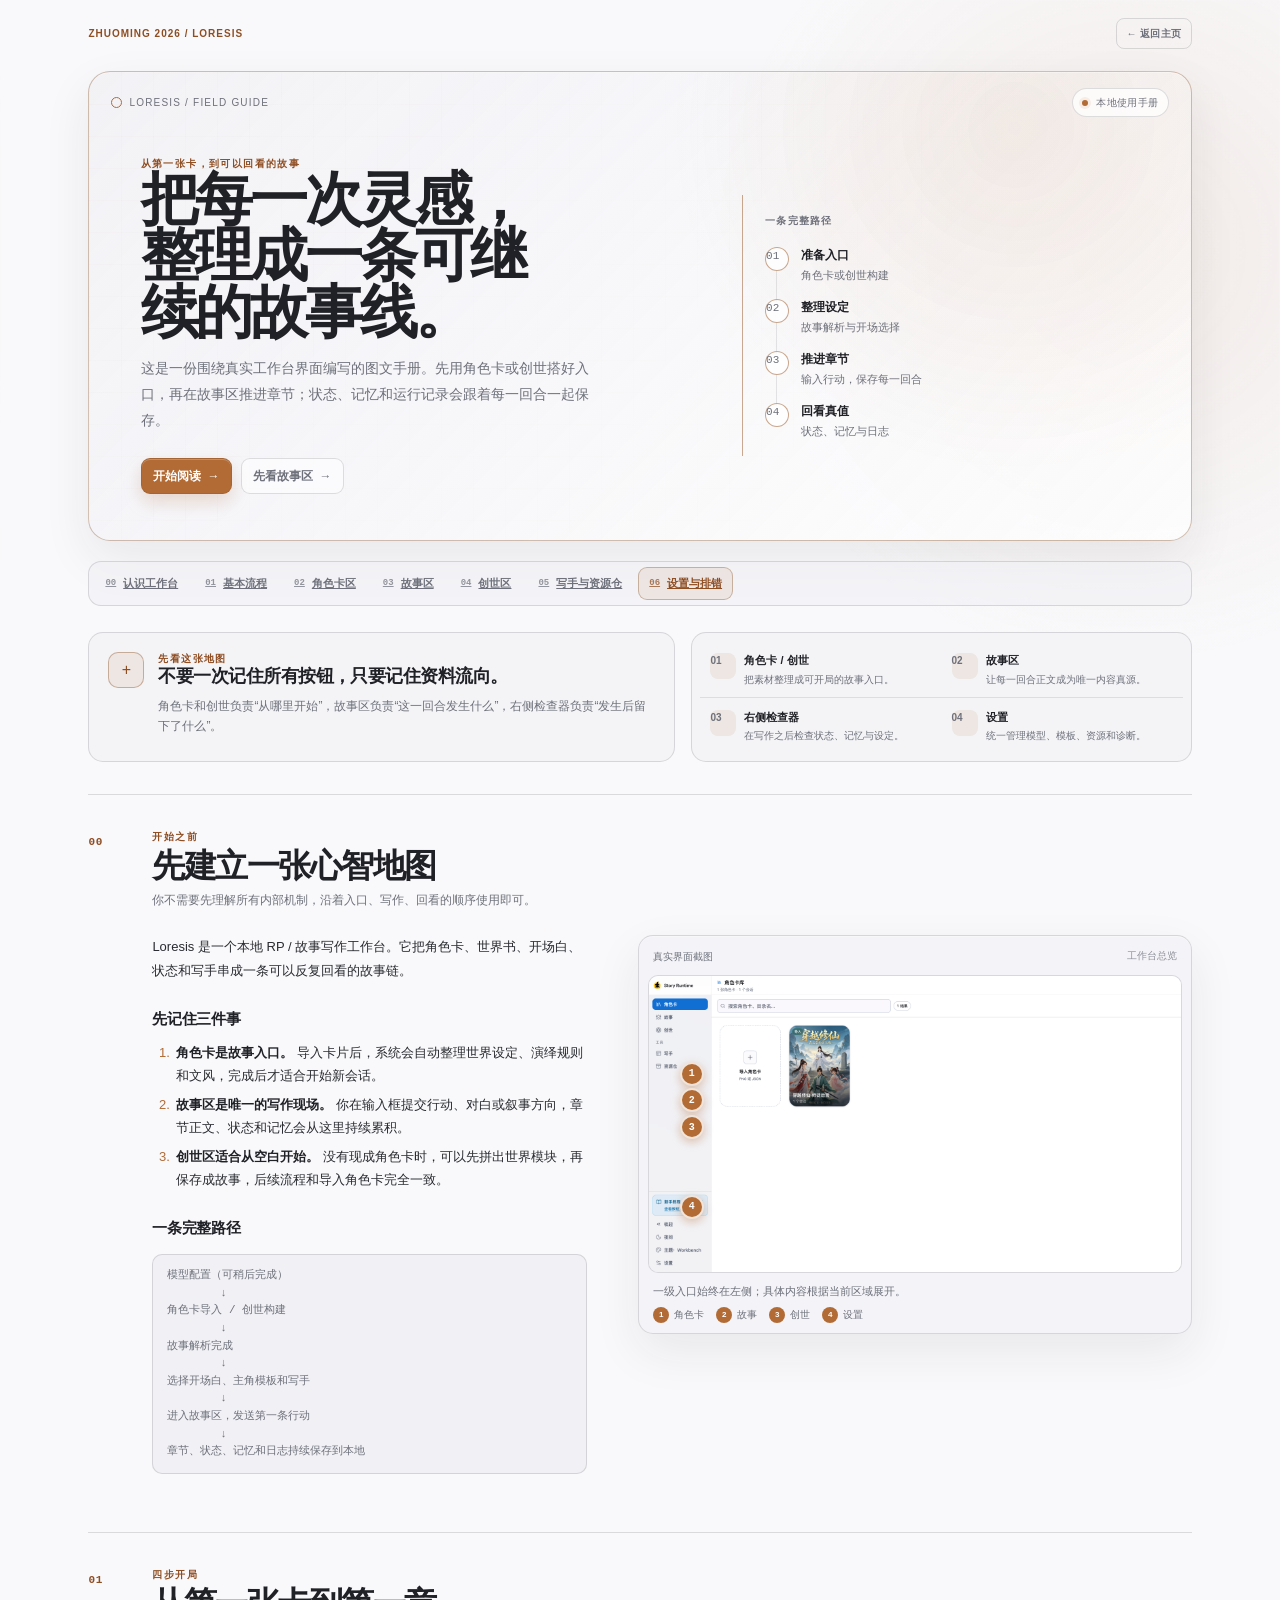
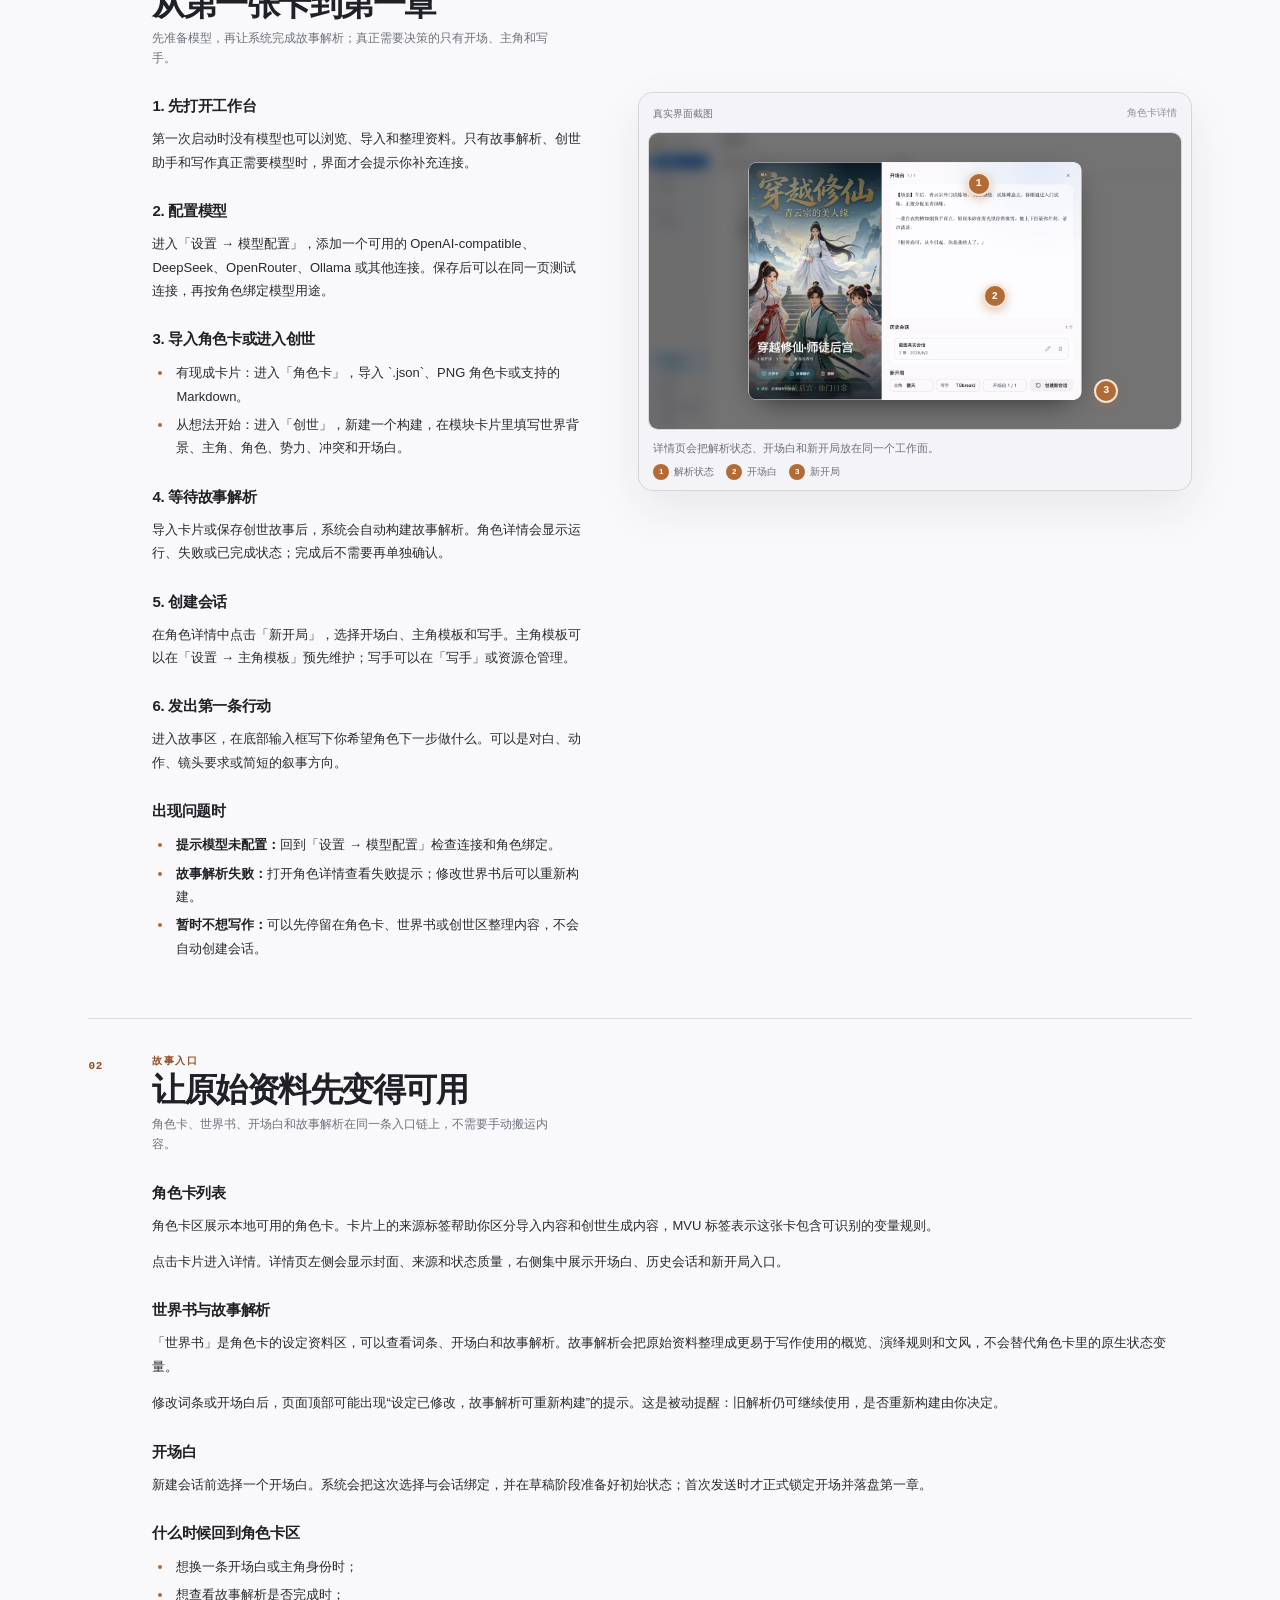
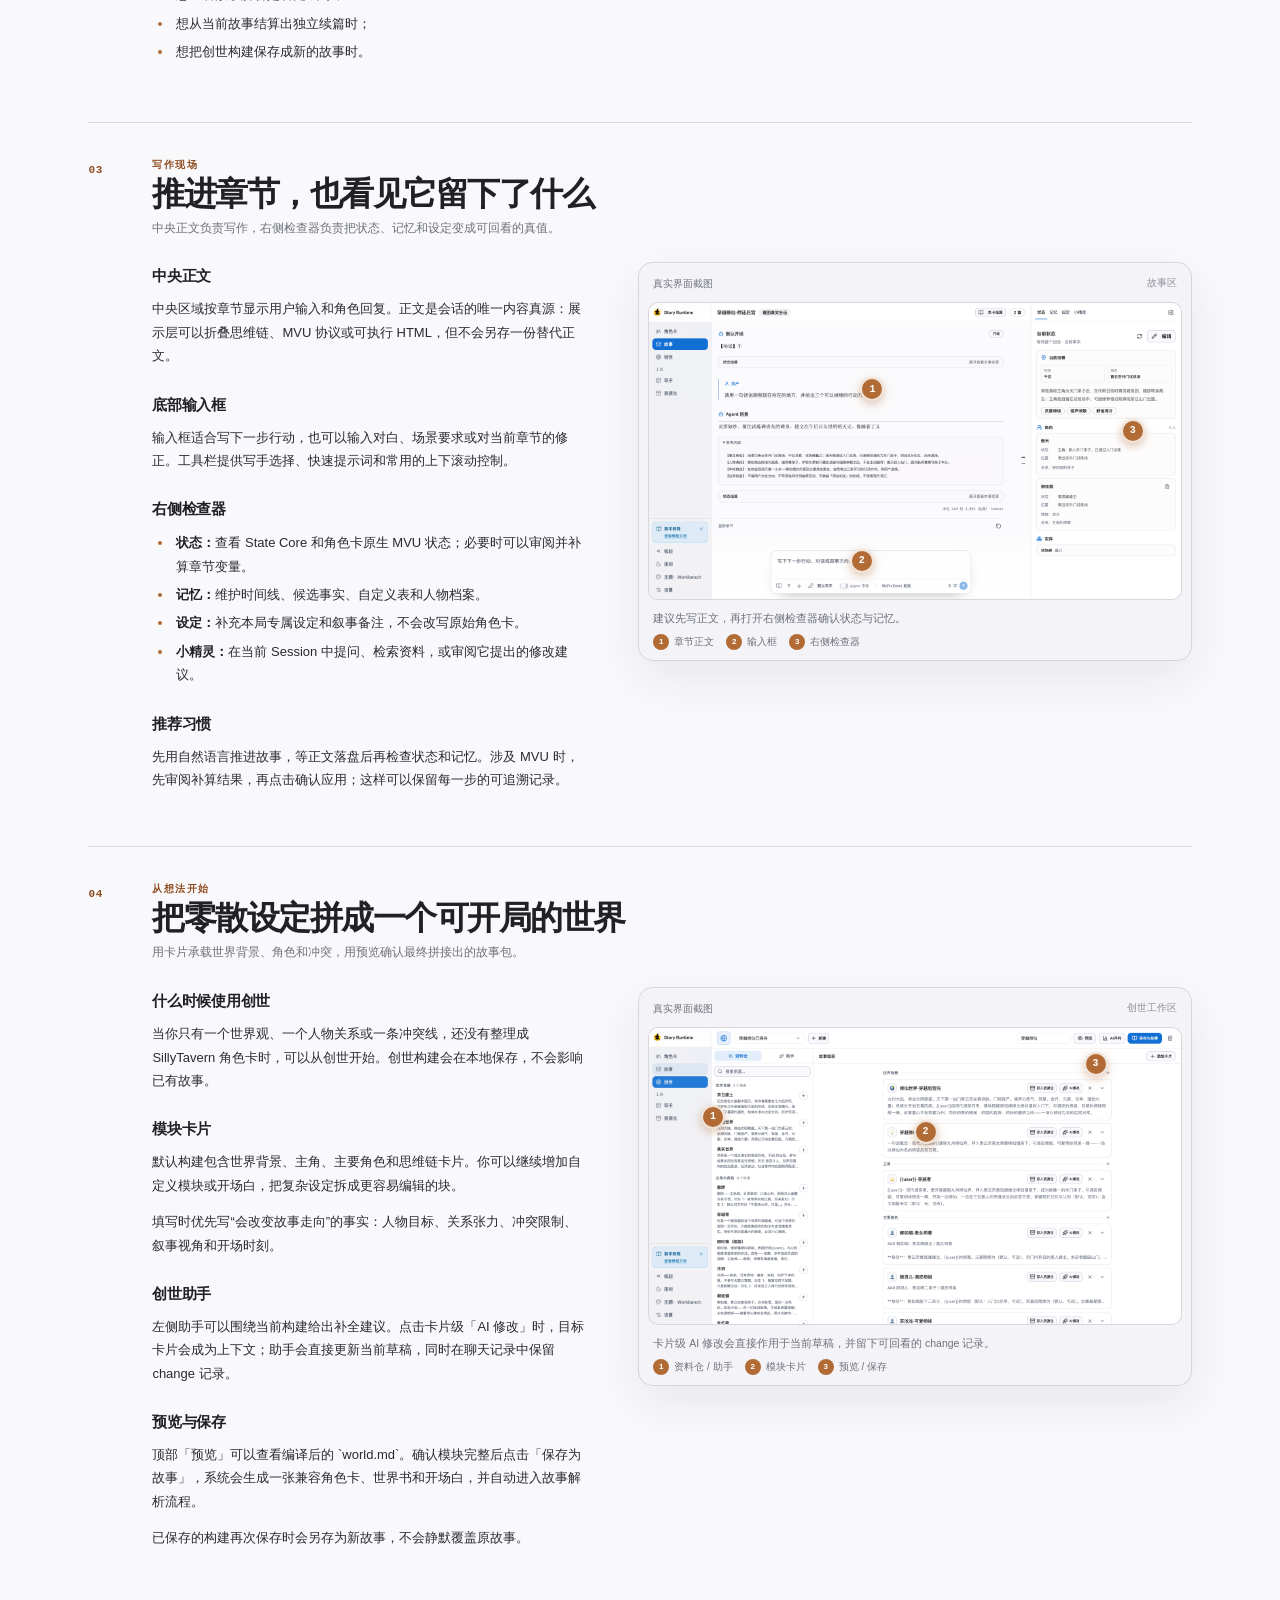
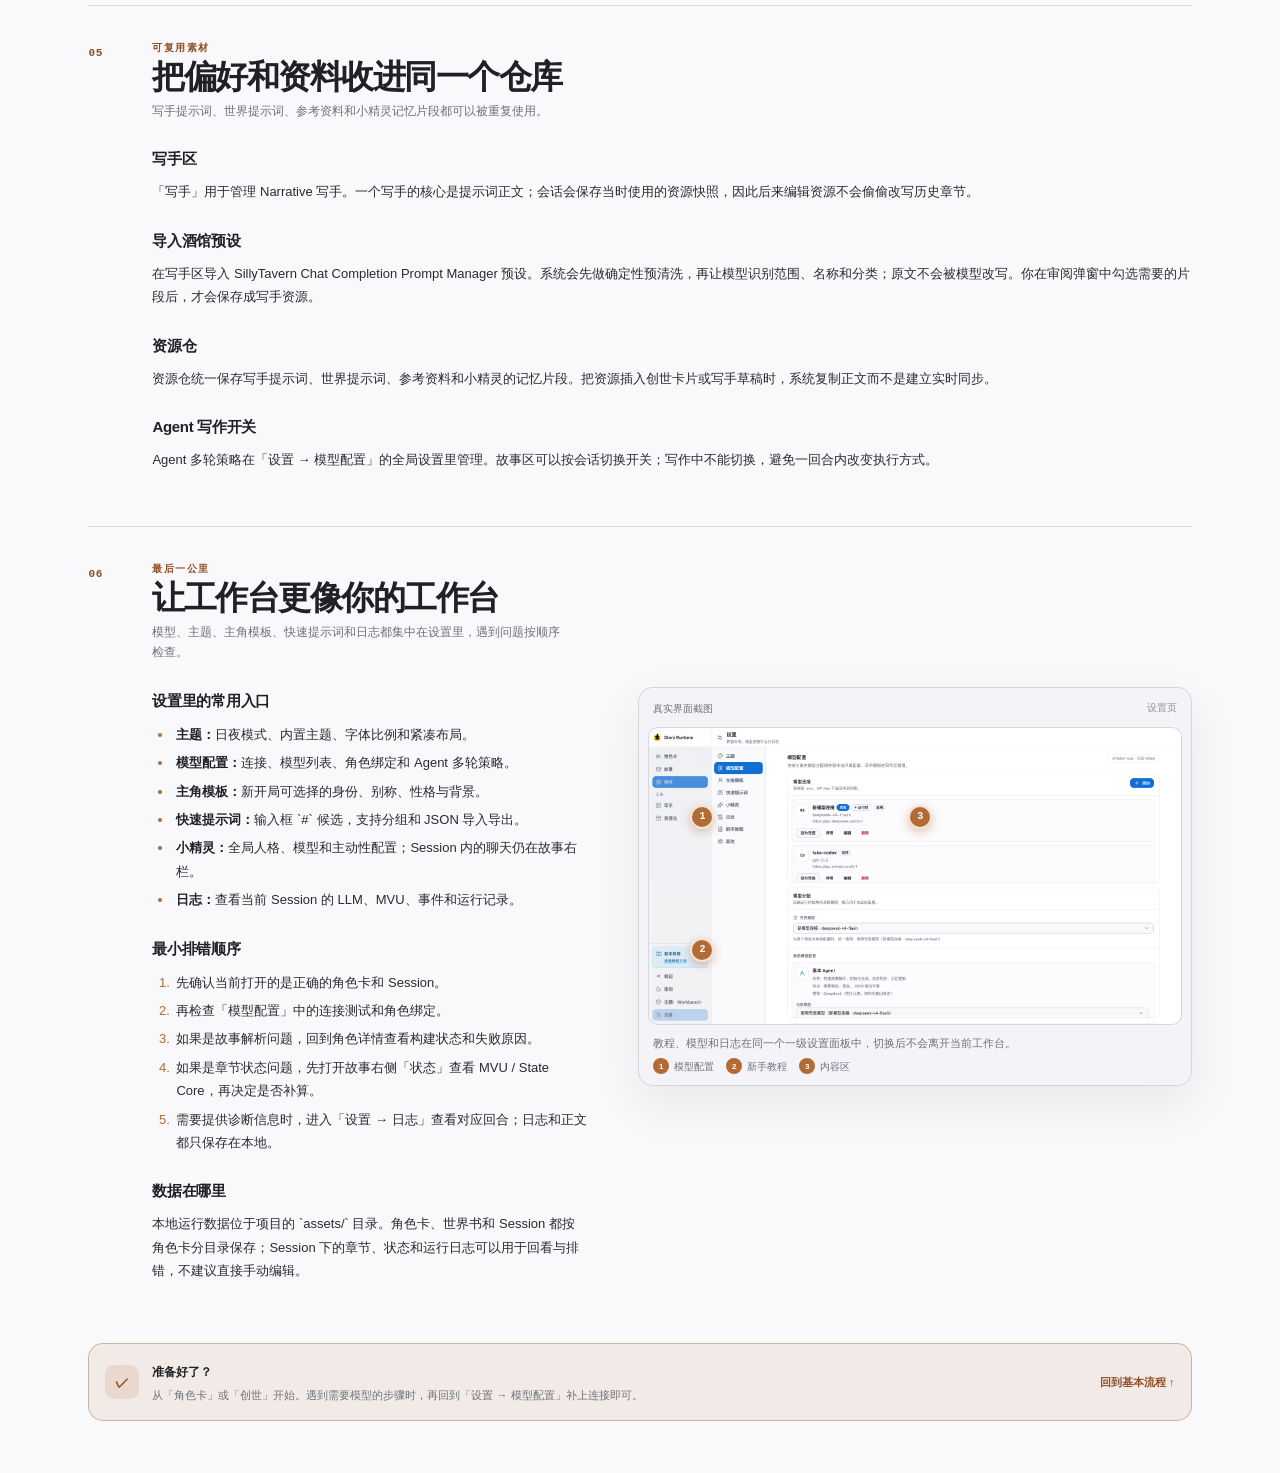
==== Loresis/index.html @ f92955c1 "feat: add Loresis static site" ====
<!doctype html>
<html lang="zh-CN">
  <head>
    <meta charset="UTF-8" />
    <meta name="viewport" content="width=device-width, initial-scale=1.0" />
    <meta name="description" content="Loresis 本地 RP 与故事写作工作台使用手册" />
    <title>Loresis · 本地使用手册</title>
    <style>
      :root {
        color-scheme: light dark;
        --ink: #202126;
        --muted: #6e717b;
        --line: rgba(32, 33, 38, 0.14);
        --surface: #f9f9fb;
        --surface-low: #f1f1f5;
        --surface-pane: rgba(255, 255, 255, 0.76);
        --accent: #b26b35;
        --accent-soft: rgba(178, 107, 53, 0.1);
        --accent-strong: #8f4d22;
        --shadow: 0 18px 48px rgba(32, 33, 38, 0.08);
      }

      @media (prefers-color-scheme: dark) {
        :root {
          --ink: #eeeef2;
          --muted: #a3a5af;
          --line: rgba(238, 238, 242, 0.15);
          --surface: #17181c;
          --surface-low: #222329;
          --surface-pane: rgba(34, 35, 41, 0.82);
          --accent: #d8925d;
          --accent-soft: rgba(216, 146, 93, 0.13);
          --accent-strong: #efb27e;
          --shadow: 0 18px 48px rgba(0, 0, 0, 0.24);
        }
      }

      * { box-sizing: border-box; }
      html { scroll-behavior: smooth; background: var(--surface); }
      body {
        min-width: 320px;
        margin: 0;
        color: var(--ink);
        background:
          radial-gradient(circle at 88% 4%, var(--accent-soft), transparent 26rem),
          var(--surface);
        font-family: -apple-system, BlinkMacSystemFont, "SF Pro Display", "Segoe UI", sans-serif;
        font-size: 14px;
        line-height: 1.7;
        text-rendering: optimizeLegibility;
      }

      .site-bar {
        display: flex;
        align-items: center;
        justify-content: space-between;
        gap: 16px;
        max-width: 1180px;
        margin: 0 auto;
        padding: 18px clamp(16px, 3vw, 52px) 0;
      }
      .site-brand,
      .site-home {
        color: var(--muted);
        font-size: 10px;
        font-weight: 700;
        letter-spacing: 0.1em;
        text-decoration: none;
        text-transform: uppercase;
      }
      .site-brand { color: var(--accent-strong); }
      .site-home { padding: 6px 9px; border: 1px solid var(--line); border-radius: 8px; letter-spacing: 0.04em; text-transform: none; transition: color 180ms ease, border-color 180ms ease, transform 180ms ease; }
      .site-home:hover { transform: translateY(-1px); border-color: color-mix(in srgb, var(--accent) 42%, var(--line)); color: var(--ink); }

      button, a { font: inherit; }
      button { cursor: pointer; }
      a { color: inherit; }

      .manual {
        position: relative;
        max-width: 1180px;
        margin: 0 auto;
        padding: 22px clamp(16px, 3vw, 52px) 52px;
        overflow: clip;
      }

      .ambient {
        position: absolute;
        z-index: -1;
        width: 360px;
        height: 360px;
        border-radius: 50%;
        filter: blur(58px);
        pointer-events: none;
        opacity: 0.18;
      }

      .ambient.one { top: 16px; right: -156px; background: var(--accent); }
      .ambient.two { top: 860px; left: -220px; background: var(--accent-strong); opacity: 0.08; }

      .hero {
        position: relative;
        overflow: hidden;
        border: 1px solid color-mix(in srgb, var(--accent) 26%, var(--line));
        border-radius: 22px;
        background:
          radial-gradient(circle at 84% 12%, var(--accent-soft), transparent 34%),
          linear-gradient(135deg, color-mix(in srgb, var(--surface-low) 90%, transparent), color-mix(in srgb, var(--surface-pane) 96%, transparent));
        box-shadow: var(--shadow), inset 0 1px 0 rgba(255, 255, 255, 0.32);
      }

      .hero::after {
        position: absolute;
        inset: 0;
        pointer-events: none;
        content: "";
        opacity: 0.34;
        background-image: linear-gradient(color-mix(in srgb, var(--accent) 7%, transparent) 1px, transparent 1px), linear-gradient(90deg, color-mix(in srgb, var(--accent) 7%, transparent) 1px, transparent 1px);
        background-size: 32px 32px;
        mask-image: linear-gradient(120deg, #000, transparent 78%);
      }

      .hero-topline,
      .hero-grid,
      .chapter-rail,
      .intro,
      .section,
      .footer { position: relative; z-index: 1; }

      .hero-topline {
        display: flex;
        align-items: center;
        justify-content: space-between;
        gap: 16px;
        padding: 16px 22px 0;
        color: var(--muted);
        font-size: 10px;
        letter-spacing: 0.12em;
        text-transform: uppercase;
      }

      .eyebrow, .status, .shot-topline span:first-child { display: inline-flex; align-items: center; gap: 7px; }
      .eyebrow::before { width: 9px; height: 9px; border: 1px solid var(--accent); border-radius: 50%; content: ""; }
      .status {
        gap: 8px;
        padding: 5px 9px;
        border: 1px solid var(--line);
        border-radius: 999px;
        background: var(--surface-pane);
        letter-spacing: 0.04em;
        text-transform: none;
      }
      .status::before { width: 6px; height: 6px; border-radius: 50%; background: var(--accent); box-shadow: 0 0 0 3px var(--accent-soft); content: ""; }

      .hero-grid {
        display: grid;
        grid-template-columns: minmax(0, 1.15fr) minmax(250px, 0.85fr);
        gap: clamp(26px, 5vw, 76px);
        align-items: stretch;
        padding: 40px clamp(22px, 4vw, 52px) 46px;
      }

      .hero-copy { max-width: 680px; }
      .kicker {
        margin: 0;
        color: var(--accent-strong);
        font-size: 10px;
        font-weight: 700;
        letter-spacing: 0.14em;
        line-height: 1.4;
        text-transform: uppercase;
      }
      h1, h2, h3, p { margin-top: 0; }
      h1 {
        max-width: 12ch;
        margin-bottom: 16px;
        font-size: clamp(32px, 4.5vw, 58px);
        font-weight: 700;
        letter-spacing: -0.055em;
        line-height: 0.98;
      }
      .hero-lead { max-width: 58ch; margin-bottom: 0; color: var(--muted); font-size: 14px; line-height: 1.85; }

      .hero-actions { display: flex; flex-wrap: wrap; gap: 9px; margin-top: 24px; }
      .button {
        display: inline-flex;
        align-items: center;
        gap: 7px;
        min-height: 34px;
        padding: 7px 11px;
        border: 1px solid var(--line);
        border-radius: 9px;
        color: var(--muted);
        background: color-mix(in srgb, var(--surface-pane) 72%, transparent);
        font-size: 12px;
        font-weight: 650;
        text-decoration: none;
        transition: transform 180ms cubic-bezier(0.16, 1, 0.3, 1), border-color 180ms ease, color 180ms ease, background 180ms ease;
      }
      .button.primary { border-color: color-mix(in srgb, var(--accent) 42%, var(--line)); color: #fff; background: var(--accent); box-shadow: 0 8px 18px color-mix(in srgb, var(--accent) 22%, transparent), inset 0 1px 0 rgba(255, 255, 255, 0.24); }
      .button:hover { transform: translateY(-1px); border-color: color-mix(in srgb, var(--accent) 42%, var(--line)); color: var(--ink); }
      .button.primary:hover { color: #fff; background: color-mix(in srgb, var(--accent) 88%, #000); }
      .button:active { transform: translateY(0) scale(0.98); }

      .path-map {
        align-self: center;
        padding: 17px 18px 17px 22px;
        border-left: 1px solid color-mix(in srgb, var(--accent) 45%, var(--line));
      }
      .path-label { margin-bottom: 16px; color: var(--muted); font-size: 10px; font-weight: 700; letter-spacing: 0.12em; text-transform: uppercase; }
      .path-step { position: relative; display: grid; grid-template-columns: 24px minmax(0, 1fr); gap: 12px; align-items: start; margin-top: 13px; }
      .path-step:first-of-type { margin-top: 0; }
      .path-step:not(:last-child)::after { position: absolute; top: 25px; bottom: -18px; left: 11px; width: 1px; background: color-mix(in srgb, var(--line) 76%, transparent); content: ""; }
      .path-number { position: relative; z-index: 1; display: grid; place-items: center; width: 24px; height: 24px; border: 1px solid color-mix(in srgb, var(--accent) 48%, var(--line)); border-radius: 50%; color: var(--accent-strong); background: var(--surface-pane); font-family: ui-monospace, SFMono-Regular, Menlo, monospace; font-size: 9px; }
      .path-step strong, .path-step span { display: block; }
      .path-step strong { font-size: 12px; font-weight: 700; }
      .path-step span { margin-top: 2px; color: var(--muted); font-size: 11px; line-height: 1.5; }

      .chapter-rail {
        display: flex;
        gap: 5px;
        margin: 20px 0 26px;
        padding: 5px;
        overflow-x: auto;
        border: 1px solid var(--line);
        border-radius: 13px;
        background: color-mix(in srgb, var(--surface-low) 62%, transparent);
        scrollbar-width: none;
      }
      .chapter-rail::-webkit-scrollbar { display: none; }
      .rail-item {
        display: inline-flex;
        flex: 0 0 auto;
        align-items: center;
        gap: 7px;
        min-height: 32px;
        padding: 6px 10px;
        border: 1px solid transparent;
        border-radius: 9px;
        color: var(--muted);
        background: transparent;
        font-size: 11px;
        font-weight: 650;
        transition: color 180ms ease, background 180ms ease, border-color 180ms ease;
      }
      .rail-item:hover { color: var(--ink); background: var(--surface-pane); }
      .rail-item.active { border-color: color-mix(in srgb, var(--accent) 28%, var(--line)); color: var(--accent-strong); background: var(--accent-soft); }
      .rail-number { font-family: ui-monospace, SFMono-Regular, Menlo, monospace; font-size: 9px; opacity: 0.72; }

      .intro { display: grid; grid-template-columns: minmax(0, 1.08fr) minmax(280px, 0.92fr); gap: 16px; margin-bottom: 32px; }
      .intro-note, .intro-list { border: 1px solid var(--line); border-radius: 15px; background: color-mix(in srgb, var(--surface-low) 55%, transparent); }
      .intro-note { display: grid; grid-template-columns: 36px minmax(0, 1fr); gap: 14px; padding: 19px; }
      .intro-mark { display: grid; place-items: center; width: 36px; height: 36px; border: 1px solid color-mix(in srgb, var(--accent) 32%, var(--line)); border-radius: 10px; color: var(--accent-strong); background: var(--accent-soft); font-size: 16px; }
      .intro-note h2 { margin-bottom: 8px; font-size: 18px; letter-spacing: -0.03em; line-height: 1.2; }
      .intro-note p:last-child { margin-bottom: 0; color: var(--muted); font-size: 12px; line-height: 1.72; }
      .intro-list { display: grid; grid-template-columns: repeat(2, minmax(0, 1fr)); padding: 8px; }
      .principle { display: grid; grid-template-columns: 26px minmax(0, 1fr); gap: 8px; padding: 10px; border-bottom: 1px solid color-mix(in srgb, var(--line) 76%, transparent); }
      .principle:nth-last-child(-n + 2) { border-bottom: 0; }
      .principle-mark { display: grid; place-items: center; width: 26px; height: 26px; border-radius: 8px; color: var(--accent-strong); background: var(--accent-soft); font-size: 11px; font-weight: 700; }
      .principle strong, .principle span { display: block; }
      .principle strong { font-size: 11px; font-weight: 700; }
      .principle span { margin-top: 2px; color: var(--muted); font-size: 10px; line-height: 1.5; }

      .section { scroll-margin-top: 18px; padding: 35px 0 42px; border-top: 1px solid var(--line); }
      .section-heading { display: grid; grid-template-columns: 48px minmax(0, 1fr); gap: 16px; align-items: start; }
      .section-number { padding-top: 3px; color: var(--accent-strong); font-family: ui-monospace, SFMono-Regular, Menlo, monospace; font-size: 11px; font-weight: 700; letter-spacing: 0.08em; }
      .section-title h2 { margin: 5px 0 7px; font-size: clamp(22px, 2.6vw, 34px); font-weight: 700; letter-spacing: -0.045em; line-height: 1.05; }
      .section-title > p:last-child { max-width: 62ch; margin-bottom: 0; color: var(--muted); font-size: 12px; line-height: 1.65; }
      .section-body { display: grid; grid-template-columns: minmax(0, 0.88fr) minmax(320px, 1.12fr); gap: clamp(20px, 4vw, 52px); align-items: start; margin-top: 24px; padding-left: 64px; }
      .section-body.single { grid-template-columns: minmax(0, 1fr); }

      .prose { min-width: 0; color: color-mix(in srgb, var(--ink) 88%, var(--muted)); font-size: 13px; line-height: 1.8; }
      .prose h3 { margin: 23px 0 8px; color: var(--ink); font-size: 15px; font-weight: 700; letter-spacing: -0.02em; }
      .prose h3:first-child { margin-top: 0; }
      .prose p { margin: 0 0 13px; }
      .prose ul, .prose ol { margin: 9px 0 16px; padding-left: 21px; }
      .prose li { margin: 5px 0; padding-left: 3px; }
      .prose li::marker { color: var(--accent); }
      .prose strong { color: var(--ink); font-weight: 700; }
      .prose code { padding: 2px 5px; border: 1px solid var(--line); border-radius: 5px; color: var(--accent-strong); background: var(--surface-low); font-size: 0.92em; }
      .prose pre { margin: 13px 0 16px; padding: 12px 14px; overflow-x: auto; border: 1px solid var(--line); border-radius: 10px; color: var(--muted); background: var(--surface-low); font-size: 11px; line-height: 1.6; }

      .shot { min-width: 0; margin: 0; padding: 9px; border: 1px solid var(--line); border-radius: 15px; background: color-mix(in srgb, var(--surface-low) 54%, transparent); box-shadow: var(--shadow), inset 0 1px 0 rgba(255, 255, 255, 0.25); }
      .shot-topline { display: flex; align-items: center; justify-content: space-between; gap: 10px; padding: 3px 5px 10px; color: var(--muted); font-size: 10px; }
      .shot-meta { overflow: hidden; color: color-mix(in srgb, var(--muted) 76%, transparent); font-family: ui-monospace, SFMono-Regular, Menlo, monospace; text-overflow: ellipsis; white-space: nowrap; }
      .shot-canvas { position: relative; overflow: hidden; min-height: 150px; border: 1px solid color-mix(in srgb, var(--line) 84%, transparent); border-radius: 10px; background: var(--surface-low); }
      .shot-canvas img { display: block; width: 100%; height: auto; min-height: 150px; object-fit: cover; }
      .shot-marker { position: absolute; display: grid; place-items: center; width: 24px; height: 24px; transform: translate(-50%, -50%); border: 2px solid rgba(255, 255, 255, 0.82); border-radius: 50%; color: #fff; background: var(--accent); box-shadow: 0 3px 10px color-mix(in srgb, var(--accent) 38%, transparent); font-family: ui-monospace, SFMono-Regular, Menlo, monospace; font-size: 10px; font-weight: 800; }
      .shot-fallback { display: grid; place-items: center; min-height: 190px; color: var(--muted); font-size: 11px; text-align: center; }
      .shot figcaption { display: grid; gap: 7px; padding: 10px 5px 1px; }
      .shot-caption { color: var(--muted); font-size: 10.5px; line-height: 1.55; }
      .shot-legend { display: flex; flex-wrap: wrap; gap: 6px 12px; color: var(--muted); font-size: 10px; }
      .shot-legend span { display: inline-flex; align-items: center; gap: 5px; }
      .shot-legend b { display: inline-grid; place-items: center; width: 16px; height: 16px; border-radius: 50%; color: #fff; background: var(--accent); font-size: 8px; }

      .footer { display: grid; grid-template-columns: 34px minmax(0, 1fr) auto; gap: 13px; align-items: center; margin-top: 6px; padding: 16px; border: 1px solid color-mix(in srgb, var(--accent) 26%, var(--line)); border-radius: 15px; background: var(--accent-soft); }
      .footer-mark { display: grid; place-items: center; width: 34px; height: 34px; border-radius: 9px; color: var(--accent-strong); background: color-mix(in srgb, var(--accent) 14%, transparent); font-weight: 800; }
      .footer strong { font-size: 12px; }
      .footer p { margin: 3px 0 0; color: var(--muted); font-size: 11px; line-height: 1.55; }
      .footer a { color: var(--accent-strong); font-size: 11px; font-weight: 700; text-decoration: none; white-space: nowrap; }
      .footer a:hover { text-decoration: underline; text-underline-offset: 3px; }

      @media (max-width: 860px) {
        .hero-grid, .intro { grid-template-columns: 1fr; }
        .path-map { max-width: 520px; border-top: 1px solid color-mix(in srgb, var(--accent) 24%, var(--line)); border-left: 0; padding: 20px 0 0; }
        .section-body { grid-template-columns: 1fr; padding-left: 0; }
      }

      @media (max-width: 560px) {
        .manual { padding: 12px 12px 34px; }
        .hero-topline { align-items: flex-start; flex-direction: column; padding: 14px 16px 0; }
        .hero-grid { padding: 29px 16px 25px; }
        h1 { max-width: 14ch; font-size: 36px; }
        .intro-list { grid-template-columns: 1fr; }
        .principle:nth-last-child(-n + 2) { border-bottom: 1px solid color-mix(in srgb, var(--line) 76%, transparent); }
        .principle:last-child { border-bottom: 0; }
        .section-heading { grid-template-columns: 36px minmax(0, 1fr); gap: 10px; }
        .footer { grid-template-columns: 34px minmax(0, 1fr); }
        .footer a { grid-column: 2; justify-self: start; }
      }

      @media (prefers-reduced-motion: reduce) {
        html { scroll-behavior: auto; }
        .button, .rail-item { transition: none; }
      }
    </style>
  </head>
  <body>
    <nav class="site-bar" aria-label="网站导航">
      <a class="site-brand" href="/">ZHUOMING 2026 / LORESIS</a>
      <a class="site-home" href="/">← 返回主页</a>
    </nav>
    <main class="manual" data-tutorial-manual>
      <div class="ambient one" aria-hidden="true"></div>
      <div class="ambient two" aria-hidden="true"></div>

      <header class="hero">
        <div class="hero-topline">
          <span class="eyebrow">LORESIS / FIELD GUIDE</span>
          <span class="status">本地使用手册</span>
        </div>
        <div class="hero-grid">
          <div class="hero-copy">
            <p class="kicker">从第一张卡，到可以回看的故事</p>
            <h1>把每一次灵感，整理成一条可继续的故事线。</h1>
            <p class="hero-lead">这是一份围绕真实工作台界面编写的图文手册。先用角色卡或创世搭好入口，再在故事区推进章节；状态、记忆和运行记录会跟着每一回合一起保存。</p>
            <div class="hero-actions">
              <a class="button primary" href="#manual-basic-flow">开始阅读 <span aria-hidden="true">→</span></a>
              <a class="button" href="#manual-story-zone">先看故事区 <span aria-hidden="true">→</span></a>
            </div>
          </div>
          <div class="path-map" aria-label="完整流程">
            <div class="path-label">一条完整路径</div>
            <div class="path-step"><span class="path-number">01</span><div><strong>准备入口</strong><span>角色卡或创世构建</span></div></div>
            <div class="path-step"><span class="path-number">02</span><div><strong>整理设定</strong><span>故事解析与开场选择</span></div></div>
            <div class="path-step"><span class="path-number">03</span><div><strong>推进章节</strong><span>输入行动，保存每一回合</span></div></div>
            <div class="path-step"><span class="path-number">04</span><div><strong>回看真值</strong><span>状态、记忆与日志</span></div></div>
          </div>
        </div>
      </header>

      <nav class="chapter-rail" aria-label="教程章节">
        <a class="rail-item active" href="#manual-overview"><span class="rail-number">00</span>认识工作台</a>
        <a class="rail-item" href="#manual-basic-flow"><span class="rail-number">01</span>基本流程</a>
        <a class="rail-item" href="#manual-card-zone"><span class="rail-number">02</span>角色卡区</a>
        <a class="rail-item" href="#manual-story-zone"><span class="rail-number">03</span>故事区</a>
        <a class="rail-item" href="#manual-genesis-zone"><span class="rail-number">04</span>创世区</a>
        <a class="rail-item" href="#manual-writer-resource"><span class="rail-number">05</span>写手与资源仓</a>
        <a class="rail-item" href="#manual-settings"><span class="rail-number">06</span>设置与排错</a>
      </nav>

      <section class="intro" aria-label="阅读提示">
        <div class="intro-note">
          <div class="intro-mark" aria-hidden="true">+</div>
          <div>
            <p class="kicker">先看这张地图</p>
            <h2>不要一次记住所有按钮，只要记住资料流向。</h2>
            <p>角色卡和创世负责“从哪里开始”，故事区负责“这一回合发生什么”，右侧检查器负责“发生后留下了什么”。</p>
          </div>
        </div>
        <div class="intro-list">
          <div class="principle"><span class="principle-mark">01</span><div><strong>角色卡 / 创世</strong><span>把素材整理成可开局的故事入口。</span></div></div>
          <div class="principle"><span class="principle-mark">02</span><div><strong>故事区</strong><span>让每一回合正文成为唯一内容真源。</span></div></div>
          <div class="principle"><span class="principle-mark">03</span><div><strong>右侧检查器</strong><span>在写作之后检查状态、记忆与设定。</span></div></div>
          <div class="principle"><span class="principle-mark">04</span><div><strong>设置</strong><span>统一管理模型、模板、资源和诊断。</span></div></div>
        </div>
      </section>

      <section class="section" id="manual-overview" data-manual-section>
        <div class="section-heading"><div class="section-number">00</div><div class="section-title"><p class="kicker">开始之前</p><h2>先建立一张心智地图</h2><p>你不需要先理解所有内部机制，沿着入口、写作、回看的顺序使用即可。</p></div></div>
        <div class="section-body">
          <div class="prose">
            <p>Loresis 是一个本地 RP / 故事写作工作台。它把角色卡、世界书、开场白、状态和写手串成一条可以反复回看的故事链。</p>
            <h3>先记住三件事</h3>
            <ol>
              <li><strong>角色卡是故事入口。</strong> 导入卡片后，系统会自动整理世界设定、演绎规则和文风，完成后才适合开始新会话。</li>
              <li><strong>故事区是唯一的写作现场。</strong> 你在输入框提交行动、对白或叙事方向，章节正文、状态和记忆会从这里持续累积。</li>
              <li><strong>创世区适合从空白开始。</strong> 没有现成角色卡时，可以先拼出世界模块，再保存成故事，后续流程和导入角色卡完全一致。</li>
            </ol>
            <h3>一条完整路径</h3>
            <pre>模型配置（可稍后完成）
        ↓
角色卡导入 / 创世构建
        ↓
故事解析完成
        ↓
选择开场白、主角模板和写手
        ↓
进入故事区，发送第一条行动
        ↓
章节、状态、记忆和日志持续保存到本地</pre>
          </div>
          <figure class="shot"><div class="shot-topline"><span>真实界面截图</span><span class="shot-meta">工作台总览</span></div><div class="shot-canvas"><img src="tutorial-assets/tutorial-workbench.png" alt="Loresis 工作台总览截图" /><span class="shot-marker" style="left:8%;top:33%">1</span><span class="shot-marker" style="left:8%;top:42%">2</span><span class="shot-marker" style="left:8%;top:51%">3</span><span class="shot-marker" style="left:8%;top:78%">4</span></div><figcaption><span class="shot-caption">一级入口始终在左侧；具体内容根据当前区域展开。</span><span class="shot-legend"><span><b>1</b>角色卡</span><span><b>2</b>故事</span><span><b>3</b>创世</span><span><b>4</b>设置</span></span></figcaption></figure>
        </div>
      </section>

      <section class="section" id="manual-basic-flow" data-manual-section>
        <div class="section-heading"><div class="section-number">01</div><div class="section-title"><p class="kicker">四步开局</p><h2>从第一张卡到第一章</h2><p>先准备模型，再让系统完成故事解析；真正需要决策的只有开场、主角和写手。</p></div></div>
        <div class="section-body">
          <div class="prose">
            <h3>1. 先打开工作台</h3><p>第一次启动时没有模型也可以浏览、导入和整理资料。只有故事解析、创世助手和写作真正需要模型时，界面才会提示你补充连接。</p>
            <h3>2. 配置模型</h3><p>进入「设置 → 模型配置」，添加一个可用的 OpenAI-compatible、DeepSeek、OpenRouter、Ollama 或其他连接。保存后可以在同一页测试连接，再按角色绑定模型用途。</p>
            <h3>3. 导入角色卡或进入创世</h3><ul><li>有现成卡片：进入「角色卡」，导入 `.json`、PNG 角色卡或支持的 Markdown。</li><li>从想法开始：进入「创世」，新建一个构建，在模块卡片里填写世界背景、主角、角色、势力、冲突和开场白。</li></ul>
            <h3>4. 等待故事解析</h3><p>导入卡片或保存创世故事后，系统会自动构建故事解析。角色详情会显示运行、失败或已完成状态；完成后不需要再单独确认。</p>
            <h3>5. 创建会话</h3><p>在角色详情中点击「新开局」，选择开场白、主角模板和写手。主角模板可以在「设置 → 主角模板」预先维护；写手可以在「写手」或资源仓管理。</p>
            <h3>6. 发出第一条行动</h3><p>进入故事区，在底部输入框写下你希望角色下一步做什么。可以是对白、动作、镜头要求或简短的叙事方向。</p>
            <h3>出现问题时</h3><ul><li><strong>提示模型未配置：</strong>回到「设置 → 模型配置」检查连接和角色绑定。</li><li><strong>故事解析失败：</strong>打开角色详情查看失败提示；修改世界书后可以重新构建。</li><li><strong>暂时不想写作：</strong>可以先停留在角色卡、世界书或创世区整理内容，不会自动创建会话。</li></ul>
          </div>
          <figure class="shot"><div class="shot-topline"><span>真实界面截图</span><span class="shot-meta">角色卡详情</span></div><div class="shot-canvas"><img src="tutorial-assets/tutorial-card-detail.png" alt="角色卡详情与故事解析状态截图" /><span class="shot-marker" style="left:62%;top:17%">1</span><span class="shot-marker" style="left:65%;top:55%">2</span><span class="shot-marker" style="left:86%;top:87%">3</span></div><figcaption><span class="shot-caption">详情页会把解析状态、开场白和新开局放在同一个工作面。</span><span class="shot-legend"><span><b>1</b>解析状态</span><span><b>2</b>开场白</span><span><b>3</b>新开局</span></span></figcaption></figure>
        </div>
      </section>

      <section class="section" id="manual-card-zone" data-manual-section>
        <div class="section-heading"><div class="section-number">02</div><div class="section-title"><p class="kicker">故事入口</p><h2>让原始资料先变得可用</h2><p>角色卡、世界书、开场白和故事解析在同一条入口链上，不需要手动搬运内容。</p></div></div>
        <div class="section-body single"><div class="prose">
          <h3>角色卡列表</h3><p>角色卡区展示本地可用的角色卡。卡片上的来源标签帮助你区分导入内容和创世生成内容，MVU 标签表示这张卡包含可识别的变量规则。</p>
          <p>点击卡片进入详情。详情页左侧会显示封面、来源和状态质量，右侧集中展示开场白、历史会话和新开局入口。</p>
          <h3>世界书与故事解析</h3><p>「世界书」是角色卡的设定资料区，可以查看词条、开场白和故事解析。故事解析会把原始资料整理成更易于写作使用的概览、演绎规则和文风，不会替代角色卡里的原生状态变量。</p>
          <p>修改词条或开场白后，页面顶部可能出现“设定已修改，故事解析可重新构建”的提示。这是被动提醒：旧解析仍可继续使用，是否重新构建由你决定。</p>
          <h3>开场白</h3><p>新建会话前选择一个开场白。系统会把这次选择与会话绑定，并在草稿阶段准备好初始状态；首次发送时才正式锁定开场并落盘第一章。</p>
          <h3>什么时候回到角色卡区</h3><ul><li>想换一条开场白或主角身份时；</li><li>想查看故事解析是否完成时；</li><li>想从当前故事结算出独立续篇时；</li><li>想把创世构建保存成新的故事时。</li></ul>
        </div></div>
      </section>

      <section class="section" id="manual-story-zone" data-manual-section>
        <div class="section-heading"><div class="section-number">03</div><div class="section-title"><p class="kicker">写作现场</p><h2>推进章节，也看见它留下了什么</h2><p>中央正文负责写作，右侧检查器负责把状态、记忆和设定变成可回看的真值。</p></div></div>
        <div class="section-body">
          <div class="prose">
            <h3>中央正文</h3><p>中央区域按章节显示用户输入和角色回复。正文是会话的唯一内容真源：展示层可以折叠思维链、MVU 协议或可执行 HTML，但不会另存一份替代正文。</p>
            <h3>底部输入框</h3><p>输入框适合写下一步行动，也可以输入对白、场景要求或对当前章节的修正。工具栏提供写手选择、快速提示词和常用的上下滚动控制。</p>
            <h3>右侧检查器</h3><ul><li><strong>状态：</strong>查看 State Core 和角色卡原生 MVU 状态；必要时可以审阅并补算章节变量。</li><li><strong>记忆：</strong>维护时间线、候选事实、自定义表和人物档案。</li><li><strong>设定：</strong>补充本局专属设定和叙事备注，不会改写原始角色卡。</li><li><strong>小精灵：</strong>在当前 Session 中提问、检索资料，或审阅它提出的修改建议。</li></ul>
            <h3>推荐习惯</h3><p>先用自然语言推进故事，等正文落盘后再检查状态和记忆。涉及 MVU 时，先审阅补算结果，再点击确认应用；这样可以保留每一步的可追溯记录。</p>
          </div>
          <figure class="shot"><div class="shot-topline"><span>真实界面截图</span><span class="shot-meta">故事区</span></div><div class="shot-canvas"><img src="tutorial-assets/tutorial-story-zone.png" alt="故事区章节流、输入框和右侧检查器截图" /><span class="shot-marker" style="left:42%;top:29%">1</span><span class="shot-marker" style="left:40%;top:87%">2</span><span class="shot-marker" style="left:91%;top:43%">3</span></div><figcaption><span class="shot-caption">建议先写正文，再打开右侧检查器确认状态与记忆。</span><span class="shot-legend"><span><b>1</b>章节正文</span><span><b>2</b>输入框</span><span><b>3</b>右侧检查器</span></span></figcaption></figure>
        </div>
      </section>

      <section class="section" id="manual-genesis-zone" data-manual-section>
        <div class="section-heading"><div class="section-number">04</div><div class="section-title"><p class="kicker">从想法开始</p><h2>把零散设定拼成一个可开局的世界</h2><p>用卡片承载世界背景、角色和冲突，用预览确认最终拼接出的故事包。</p></div></div>
        <div class="section-body">
          <div class="prose">
            <h3>什么时候使用创世</h3><p>当你只有一个世界观、一个人物关系或一条冲突线，还没有整理成 SillyTavern 角色卡时，可以从创世开始。创世构建会在本地保存，不会影响已有故事。</p>
            <h3>模块卡片</h3><p>默认构建包含世界背景、主角、主要角色和思维链卡片。你可以继续增加自定义模块或开场白，把复杂设定拆成更容易编辑的块。</p><p>填写时优先写“会改变故事走向”的事实：人物目标、关系张力、冲突限制、叙事视角和开场时刻。</p>
            <h3>创世助手</h3><p>左侧助手可以围绕当前构建给出补全建议。点击卡片级「AI 修改」时，目标卡片会成为上下文；助手会直接更新当前草稿，同时在聊天记录中保留 change 记录。</p>
            <h3>预览与保存</h3><p>顶部「预览」可以查看编译后的 `world.md`。确认模块完整后点击「保存为故事」，系统会生成一张兼容角色卡、世界书和开场白，并自动进入故事解析流程。</p><p>已保存的构建再次保存时会另存为新故事，不会静默覆盖原故事。</p>
          </div>
          <figure class="shot"><div class="shot-topline"><span>真实界面截图</span><span class="shot-meta">创世工作区</span></div><div class="shot-canvas"><img src="tutorial-assets/tutorial-genesis-zone.png" alt="创世区模块卡片与助手截图" /><span class="shot-marker" style="left:12%;top:30%">1</span><span class="shot-marker" style="left:52%;top:35%">2</span><span class="shot-marker" style="left:84%;top:12%">3</span></div><figcaption><span class="shot-caption">卡片级 AI 修改会直接作用于当前草稿，并留下可回看的 change 记录。</span><span class="shot-legend"><span><b>1</b>资料仓 / 助手</span><span><b>2</b>模块卡片</span><span><b>3</b>预览 / 保存</span></span></figcaption></figure>
        </div>
      </section>

      <section class="section" id="manual-writer-resource" data-manual-section>
        <div class="section-heading"><div class="section-number">05</div><div class="section-title"><p class="kicker">可复用素材</p><h2>把偏好和资料收进同一个仓库</h2><p>写手提示词、世界提示词、参考资料和小精灵记忆片段都可以被重复使用。</p></div></div>
        <div class="section-body single"><div class="prose">
          <h3>写手区</h3><p>「写手」用于管理 Narrative 写手。一个写手的核心是提示词正文；会话会保存当时使用的资源快照，因此后来编辑资源不会偷偷改写历史章节。</p>
          <h3>导入酒馆预设</h3><p>在写手区导入 SillyTavern Chat Completion Prompt Manager 预设。系统会先做确定性预清洗，再让模型识别范围、名称和分类；原文不会被模型改写。你在审阅弹窗中勾选需要的片段后，才会保存成写手资源。</p>
          <h3>资源仓</h3><p>资源仓统一保存写手提示词、世界提示词、参考资料和小精灵的记忆片段。把资源插入创世卡片或写手草稿时，系统复制正文而不是建立实时同步。</p>
          <h3>Agent 写作开关</h3><p>Agent 多轮策略在「设置 → 模型配置」的全局设置里管理。故事区可以按会话切换开关；写作中不能切换，避免一回合内改变执行方式。</p>
        </div></div>
      </section>

      <section class="section" id="manual-settings" data-manual-section>
        <div class="section-heading"><div class="section-number">06</div><div class="section-title"><p class="kicker">最后一公里</p><h2>让工作台更像你的工作台</h2><p>模型、主题、主角模板、快速提示词和日志都集中在设置里，遇到问题按顺序检查。</p></div></div>
        <div class="section-body">
          <div class="prose">
            <h3>设置里的常用入口</h3><ul><li><strong>主题：</strong>日夜模式、内置主题、字体比例和紧凑布局。</li><li><strong>模型配置：</strong>连接、模型列表、角色绑定和 Agent 多轮策略。</li><li><strong>主角模板：</strong>新开局可选择的身份、别称、性格与背景。</li><li><strong>快速提示词：</strong>输入框 `#` 候选，支持分组和 JSON 导入导出。</li><li><strong>小精灵：</strong>全局人格、模型和主动性配置；Session 内的聊天仍在故事右栏。</li><li><strong>日志：</strong>查看当前 Session 的 LLM、MVU、事件和运行记录。</li></ul>
            <h3>最小排错顺序</h3><ol><li>先确认当前打开的是正确的角色卡和 Session。</li><li>再检查「模型配置」中的连接测试和角色绑定。</li><li>如果是故事解析问题，回到角色详情查看构建状态和失败原因。</li><li>如果是章节状态问题，先打开故事右侧「状态」查看 MVU / State Core，再决定是否补算。</li><li>需要提供诊断信息时，进入「设置 → 日志」查看对应回合；日志和正文都只保存在本地。</li></ol>
            <h3>数据在哪里</h3><p>本地运行数据位于项目的 `assets/` 目录。角色卡、世界书和 Session 都按角色卡分目录保存；Session 下的章节、状态和运行日志可以用于回看与排错，不建议直接手动编辑。</p>
          </div>
          <figure class="shot"><div class="shot-topline"><span>真实界面截图</span><span class="shot-meta">设置页</span></div><div class="shot-canvas"><img src="tutorial-assets/tutorial-settings.png" alt="设置页模型配置和教程入口截图" /><span class="shot-marker" style="left:10%;top:30%">1</span><span class="shot-marker" style="left:10%;top:75%">2</span><span class="shot-marker" style="left:51%;top:30%">3</span></div><figcaption><span class="shot-caption">教程、模型和日志在同一个一级设置面板中，切换后不会离开当前工作台。</span><span class="shot-legend"><span><b>1</b>模型配置</span><span><b>2</b>新手教程</span><span><b>3</b>内容区</span></span></figcaption></figure>
        </div>
      </section>

      <footer class="footer">
        <div class="footer-mark" aria-hidden="true">✓</div>
        <div><strong>准备好了？</strong><p>从「角色卡」或「创世」开始。遇到需要模型的步骤时，再回到「设置 → 模型配置」补上连接即可。</p></div>
        <a href="#manual-basic-flow">回到基本流程 ↑</a>
      </footer>
    </main>

    <script>
      (() => {
        const manual = document.querySelector('[data-tutorial-manual]');
        if (!manual) return;

        const railItems = [...manual.querySelectorAll('.rail-item')];
        const sections = [...manual.querySelectorAll('[data-manual-section]')];
        const setActive = (id) => railItems.forEach((item) => item.classList.toggle('active', item.getAttribute('href') === `#${id}`));

        railItems.forEach((item) => item.addEventListener('click', () => setActive(item.getAttribute('href').slice(1))));
        if ('IntersectionObserver' in window) {
          const observer = new IntersectionObserver((entries) => {
            const visible = entries.filter((entry) => entry.isIntersecting).sort((a, b) => b.intersectionRatio - a.intersectionRatio);
            if (visible[0]?.target?.id) setActive(visible[0].target.id);
          }, { rootMargin: '-12% 0px -66% 0px', threshold: [0.12, 0.32, 0.6] });
          sections.forEach((section) => observer.observe(section));
        }

        manual.querySelectorAll('.shot-canvas img').forEach((image) => {
          image.addEventListener('error', () => {
            const fallback = document.createElement('div');
            fallback.className = 'shot-fallback';
            fallback.textContent = '截图素材暂不可用，请确认 tutorial-assets/ 已随文档放置。';
            image.replaceWith(fallback);
          }, { once: true });
        });
      })();
    </script>
  </body>
</html>
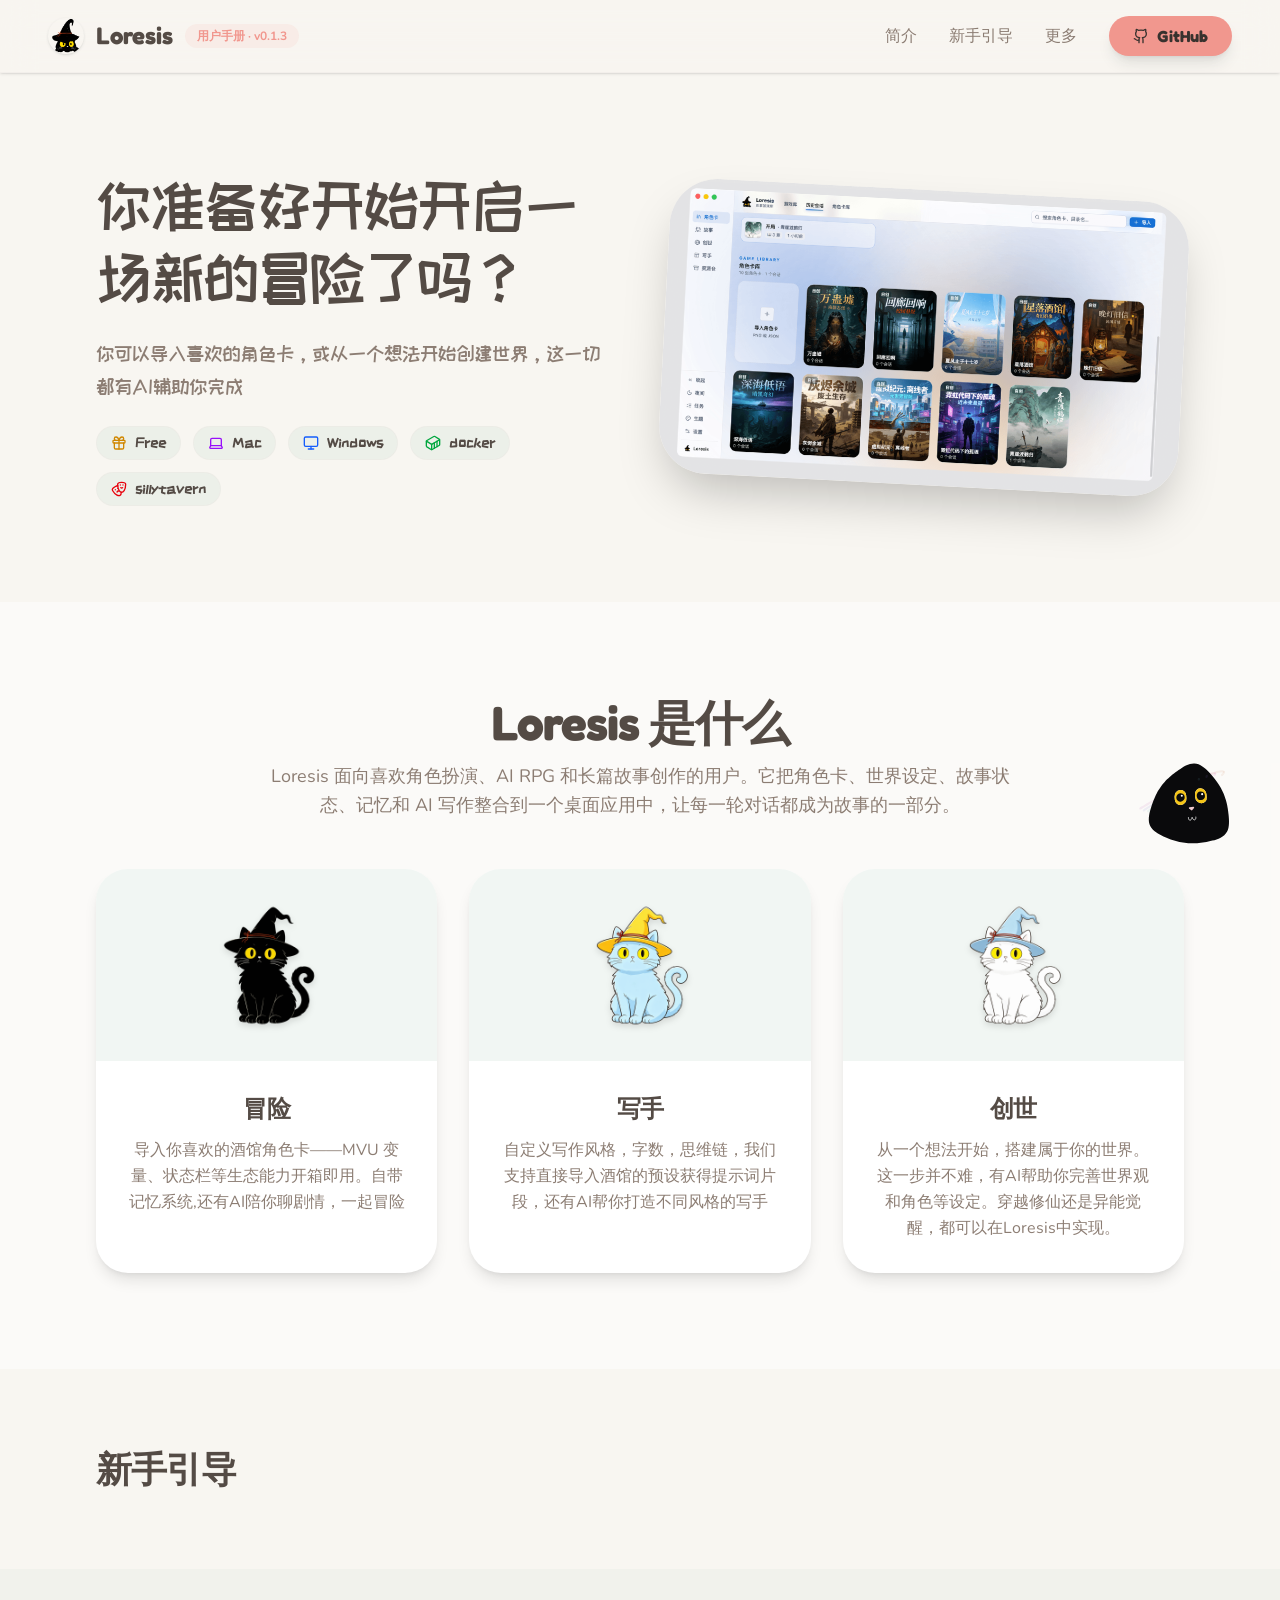
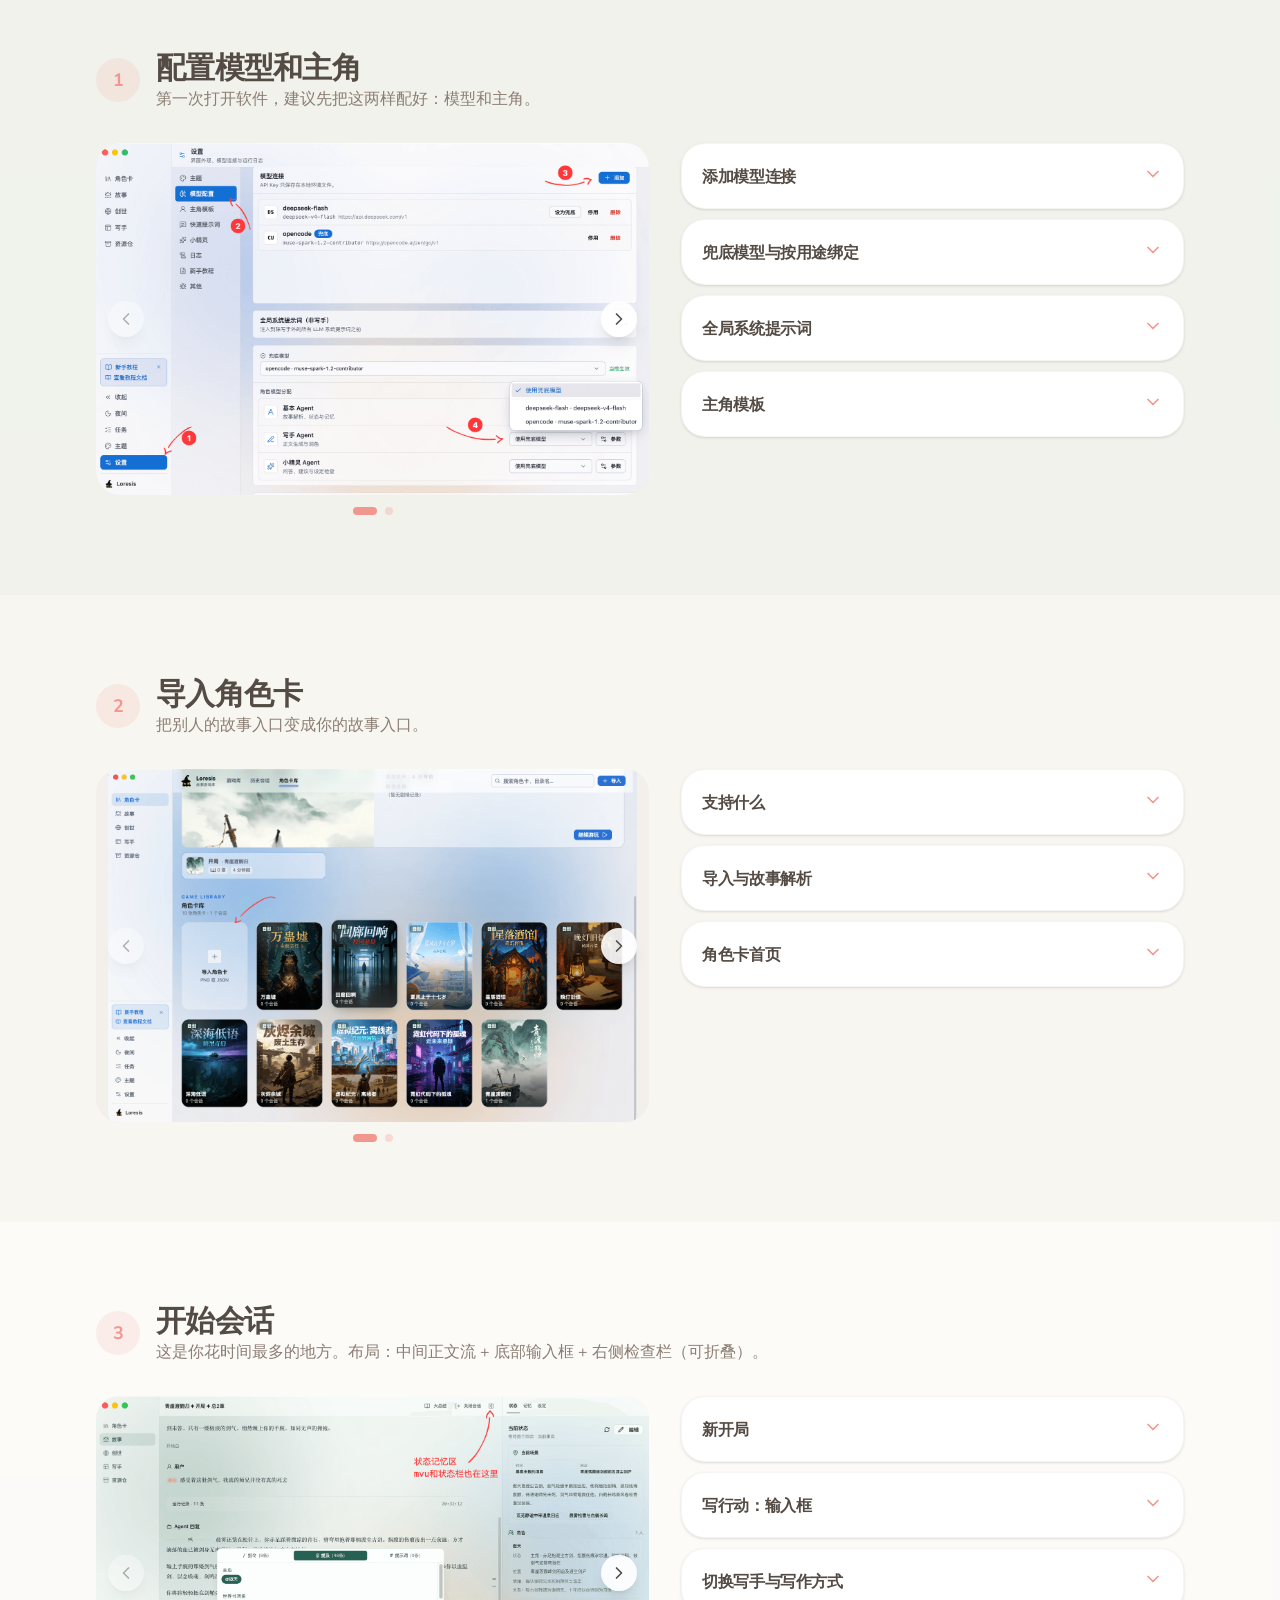
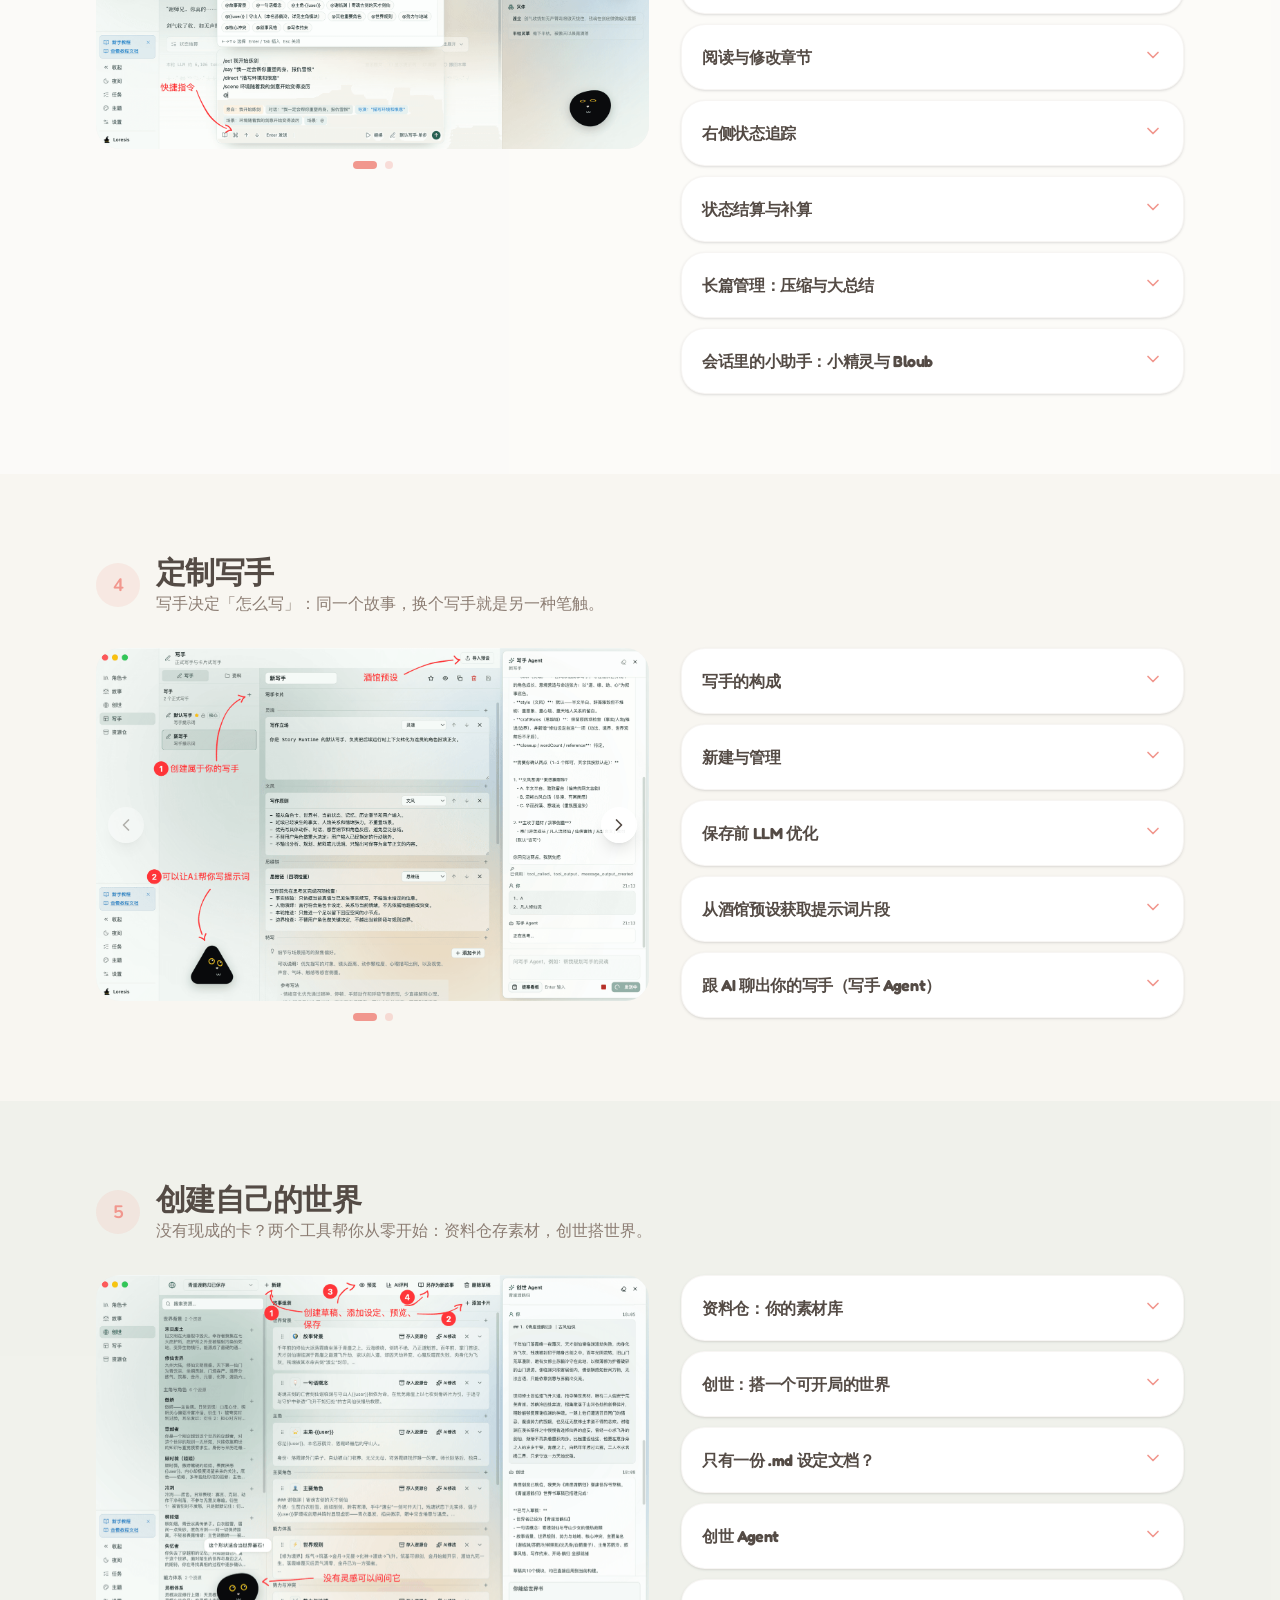
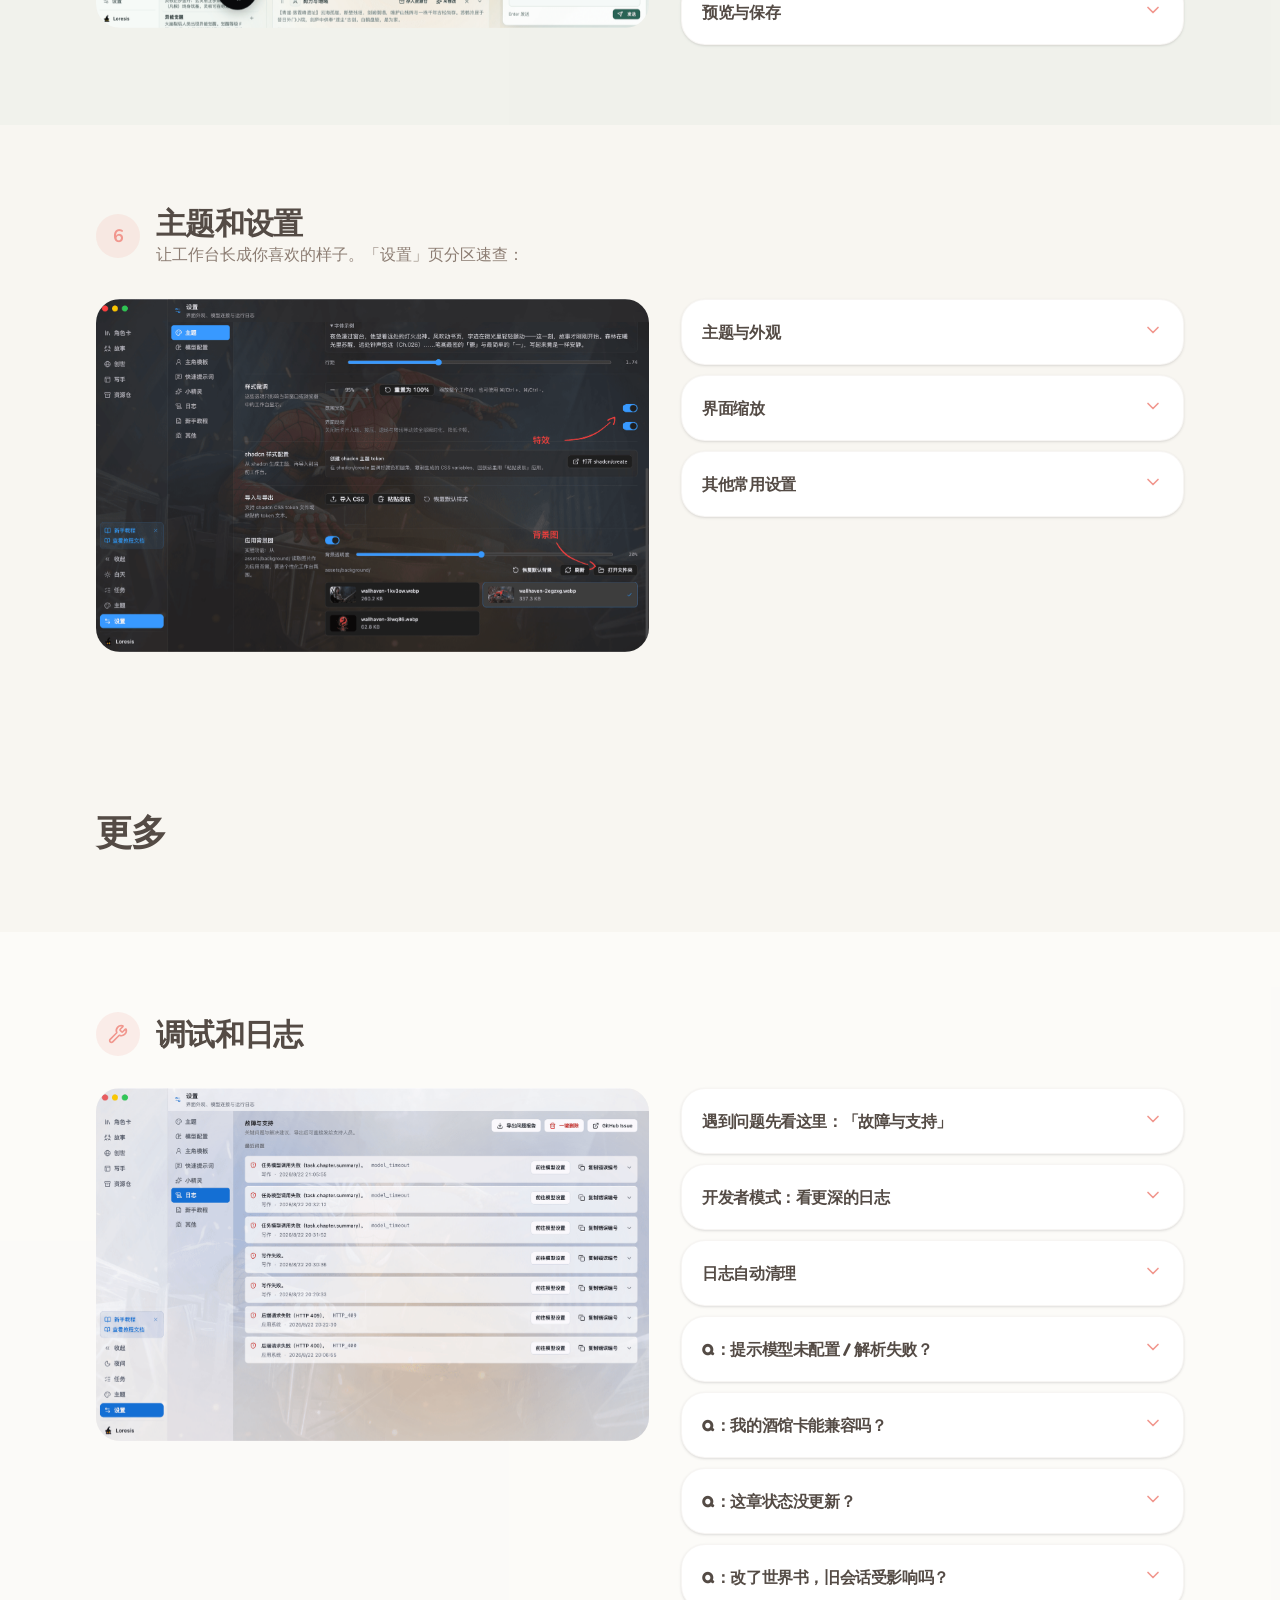
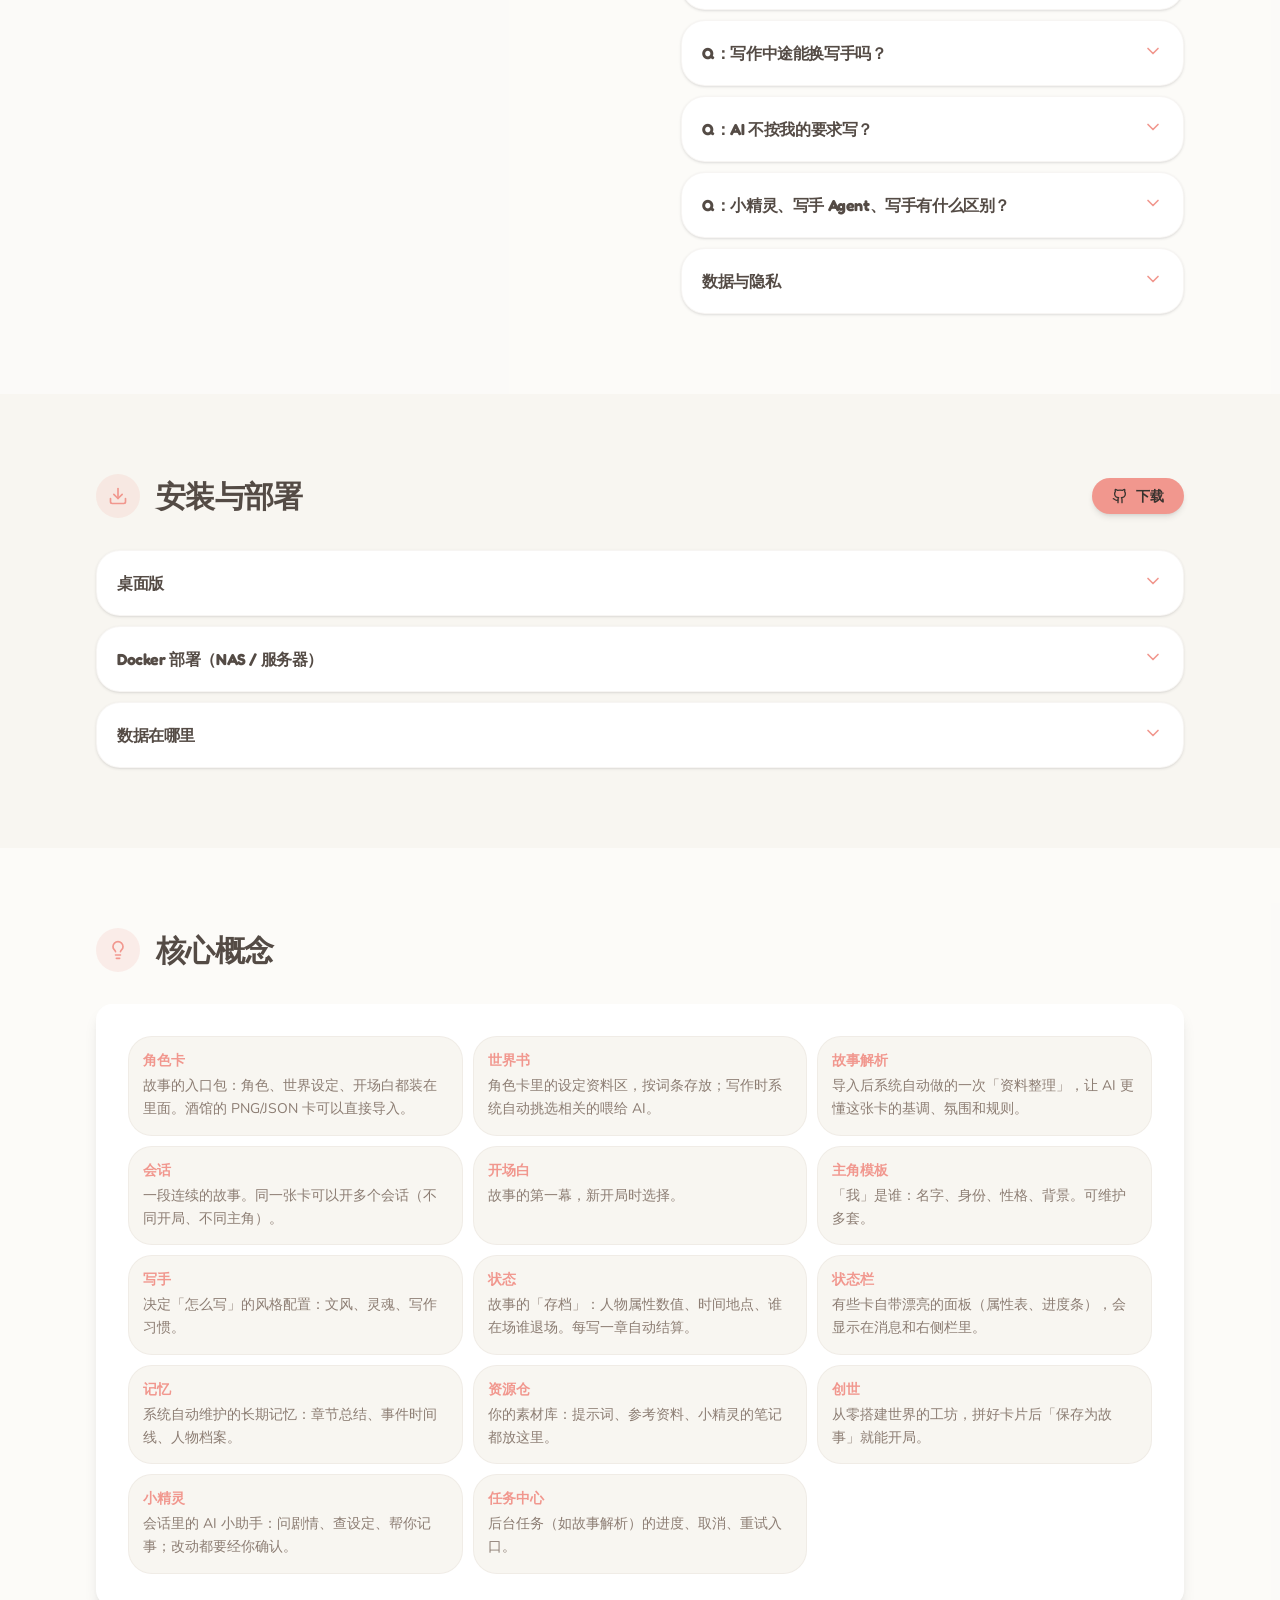
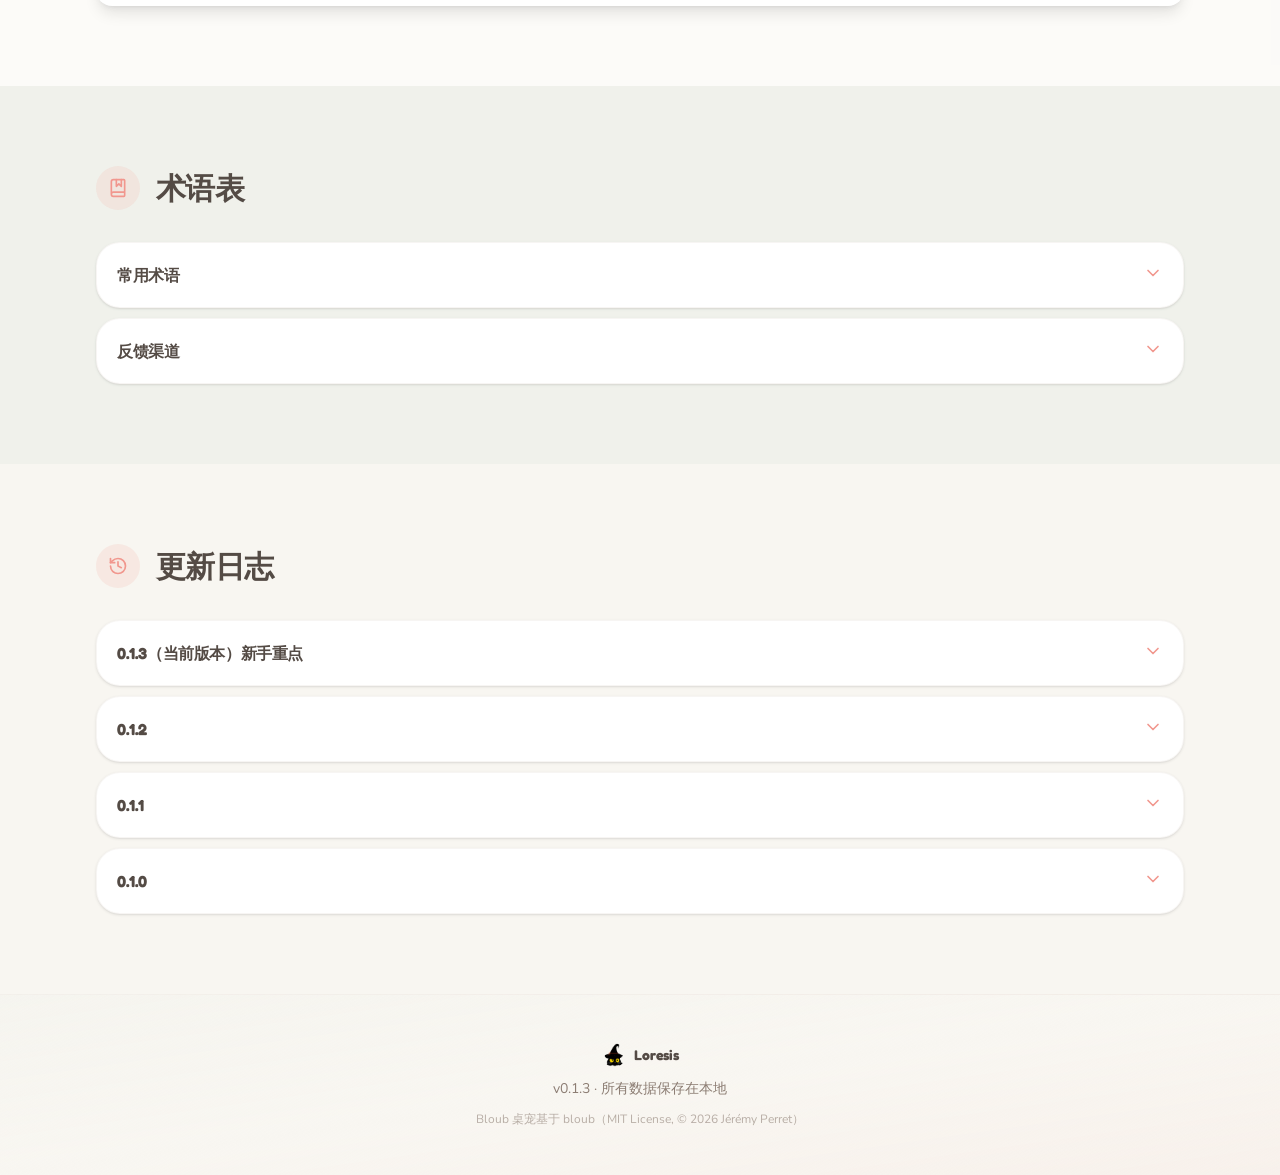
==== commit 5f64b600: "update Loresis site: rebuild pages and assets" ====
--- a/Loresis/index.html
+++ b/Loresis/index.html
@@ -1,529 +1 @@
-<!doctype html>
-<html lang="zh-CN">
-  <head>
-    <meta charset="UTF-8" />
-    <meta name="viewport" content="width=device-width, initial-scale=1.0" />
-    <meta name="description" content="Loresis 本地 RP 与故事写作工作台使用手册" />
-    <title>Loresis · 本地使用手册</title>
-    <style>
-      :root {
-        color-scheme: light dark;
-        --ink: #202126;
-        --muted: #6e717b;
-        --line: rgba(32, 33, 38, 0.14);
-        --surface: #f9f9fb;
-        --surface-low: #f1f1f5;
-        --surface-pane: rgba(255, 255, 255, 0.76);
-        --accent: #b26b35;
-        --accent-soft: rgba(178, 107, 53, 0.1);
-        --accent-strong: #8f4d22;
-        --shadow: 0 18px 48px rgba(32, 33, 38, 0.08);
-      }
-
-      @media (prefers-color-scheme: dark) {
-        :root {
-          --ink: #eeeef2;
-          --muted: #a3a5af;
-          --line: rgba(238, 238, 242, 0.15);
-          --surface: #17181c;
-          --surface-low: #222329;
-          --surface-pane: rgba(34, 35, 41, 0.82);
-          --accent: #d8925d;
-          --accent-soft: rgba(216, 146, 93, 0.13);
-          --accent-strong: #efb27e;
-          --shadow: 0 18px 48px rgba(0, 0, 0, 0.24);
-        }
-      }
-
-      * { box-sizing: border-box; }
-      html { scroll-behavior: smooth; background: var(--surface); }
-      body {
-        min-width: 320px;
-        margin: 0;
-        color: var(--ink);
-        background:
-          radial-gradient(circle at 88% 4%, var(--accent-soft), transparent 26rem),
-          var(--surface);
-        font-family: -apple-system, BlinkMacSystemFont, "SF Pro Display", "Segoe UI", sans-serif;
-        font-size: 14px;
-        line-height: 1.7;
-        text-rendering: optimizeLegibility;
-      }
-
-      .site-bar {
-        display: flex;
-        align-items: center;
-        justify-content: space-between;
-        gap: 16px;
-        max-width: 1180px;
-        margin: 0 auto;
-        padding: 18px clamp(16px, 3vw, 52px) 0;
-      }
-      .site-brand,
-      .site-home {
-        color: var(--muted);
-        font-size: 10px;
-        font-weight: 700;
-        letter-spacing: 0.1em;
-        text-decoration: none;
-        text-transform: uppercase;
-      }
-      .site-brand { color: var(--accent-strong); }
-      .site-home { padding: 6px 9px; border: 1px solid var(--line); border-radius: 8px; letter-spacing: 0.04em; text-transform: none; transition: color 180ms ease, border-color 180ms ease, transform 180ms ease; }
-      .site-home:hover { transform: translateY(-1px); border-color: color-mix(in srgb, var(--accent) 42%, var(--line)); color: var(--ink); }
-
-      button, a { font: inherit; }
-      button { cursor: pointer; }
-      a { color: inherit; }
-
-      .manual {
-        position: relative;
-        max-width: 1180px;
-        margin: 0 auto;
-        padding: 22px clamp(16px, 3vw, 52px) 52px;
-        overflow: clip;
-      }
-
-      .ambient {
-        position: absolute;
-        z-index: -1;
-        width: 360px;
-        height: 360px;
-        border-radius: 50%;
-        filter: blur(58px);
-        pointer-events: none;
-        opacity: 0.18;
-      }
-
-      .ambient.one { top: 16px; right: -156px; background: var(--accent); }
-      .ambient.two { top: 860px; left: -220px; background: var(--accent-strong); opacity: 0.08; }
-
-      .hero {
-        position: relative;
-        overflow: hidden;
-        border: 1px solid color-mix(in srgb, var(--accent) 26%, var(--line));
-        border-radius: 22px;
-        background:
-          radial-gradient(circle at 84% 12%, var(--accent-soft), transparent 34%),
-          linear-gradient(135deg, color-mix(in srgb, var(--surface-low) 90%, transparent), color-mix(in srgb, var(--surface-pane) 96%, transparent));
-        box-shadow: var(--shadow), inset 0 1px 0 rgba(255, 255, 255, 0.32);
-      }
-
-      .hero::after {
-        position: absolute;
-        inset: 0;
-        pointer-events: none;
-        content: "";
-        opacity: 0.34;
-        background-image: linear-gradient(color-mix(in srgb, var(--accent) 7%, transparent) 1px, transparent 1px), linear-gradient(90deg, color-mix(in srgb, var(--accent) 7%, transparent) 1px, transparent 1px);
-        background-size: 32px 32px;
-        mask-image: linear-gradient(120deg, #000, transparent 78%);
-      }
-
-      .hero-topline,
-      .hero-grid,
-      .chapter-rail,
-      .intro,
-      .section,
-      .footer { position: relative; z-index: 1; }
-
-      .hero-topline {
-        display: flex;
-        align-items: center;
-        justify-content: space-between;
-        gap: 16px;
-        padding: 16px 22px 0;
-        color: var(--muted);
-        font-size: 10px;
-        letter-spacing: 0.12em;
-        text-transform: uppercase;
-      }
-
-      .eyebrow, .status, .shot-topline span:first-child { display: inline-flex; align-items: center; gap: 7px; }
-      .eyebrow::before { width: 9px; height: 9px; border: 1px solid var(--accent); border-radius: 50%; content: ""; }
-      .status {
-        gap: 8px;
-        padding: 5px 9px;
-        border: 1px solid var(--line);
-        border-radius: 999px;
-        background: var(--surface-pane);
-        letter-spacing: 0.04em;
-        text-transform: none;
-      }
-      .status::before { width: 6px; height: 6px; border-radius: 50%; background: var(--accent); box-shadow: 0 0 0 3px var(--accent-soft); content: ""; }
-
-      .hero-grid {
-        display: grid;
-        grid-template-columns: minmax(0, 1.15fr) minmax(250px, 0.85fr);
-        gap: clamp(26px, 5vw, 76px);
-        align-items: stretch;
-        padding: 40px clamp(22px, 4vw, 52px) 46px;
-      }
-
-      .hero-copy { max-width: 680px; }
-      .kicker {
-        margin: 0;
-        color: var(--accent-strong);
-        font-size: 10px;
-        font-weight: 700;
-        letter-spacing: 0.14em;
-        line-height: 1.4;
-        text-transform: uppercase;
-      }
-      h1, h2, h3, p { margin-top: 0; }
-      h1 {
-        max-width: 12ch;
-        margin-bottom: 16px;
-        font-size: clamp(32px, 4.5vw, 58px);
-        font-weight: 700;
-        letter-spacing: -0.055em;
-        line-height: 0.98;
-      }
-      .hero-lead { max-width: 58ch; margin-bottom: 0; color: var(--muted); font-size: 14px; line-height: 1.85; }
-
-      .hero-actions { display: flex; flex-wrap: wrap; gap: 9px; margin-top: 24px; }
-      .button {
-        display: inline-flex;
-        align-items: center;
-        gap: 7px;
-        min-height: 34px;
-        padding: 7px 11px;
-        border: 1px solid var(--line);
-        border-radius: 9px;
-        color: var(--muted);
-        background: color-mix(in srgb, var(--surface-pane) 72%, transparent);
-        font-size: 12px;
-        font-weight: 650;
-        text-decoration: none;
-        transition: transform 180ms cubic-bezier(0.16, 1, 0.3, 1), border-color 180ms ease, color 180ms ease, background 180ms ease;
-      }
-      .button.primary { border-color: color-mix(in srgb, var(--accent) 42%, var(--line)); color: #fff; background: var(--accent); box-shadow: 0 8px 18px color-mix(in srgb, var(--accent) 22%, transparent), inset 0 1px 0 rgba(255, 255, 255, 0.24); }
-      .button:hover { transform: translateY(-1px); border-color: color-mix(in srgb, var(--accent) 42%, var(--line)); color: var(--ink); }
-      .button.primary:hover { color: #fff; background: color-mix(in srgb, var(--accent) 88%, #000); }
-      .button:active { transform: translateY(0) scale(0.98); }
-
-      .path-map {
-        align-self: center;
-        padding: 17px 18px 17px 22px;
-        border-left: 1px solid color-mix(in srgb, var(--accent) 45%, var(--line));
-      }
-      .path-label { margin-bottom: 16px; color: var(--muted); font-size: 10px; font-weight: 700; letter-spacing: 0.12em; text-transform: uppercase; }
-      .path-step { position: relative; display: grid; grid-template-columns: 24px minmax(0, 1fr); gap: 12px; align-items: start; margin-top: 13px; }
-      .path-step:first-of-type { margin-top: 0; }
-      .path-step:not(:last-child)::after { position: absolute; top: 25px; bottom: -18px; left: 11px; width: 1px; background: color-mix(in srgb, var(--line) 76%, transparent); content: ""; }
-      .path-number { position: relative; z-index: 1; display: grid; place-items: center; width: 24px; height: 24px; border: 1px solid color-mix(in srgb, var(--accent) 48%, var(--line)); border-radius: 50%; color: var(--accent-strong); background: var(--surface-pane); font-family: ui-monospace, SFMono-Regular, Menlo, monospace; font-size: 9px; }
-      .path-step strong, .path-step span { display: block; }
-      .path-step strong { font-size: 12px; font-weight: 700; }
-      .path-step span { margin-top: 2px; color: var(--muted); font-size: 11px; line-height: 1.5; }
-
-      .chapter-rail {
-        display: flex;
-        gap: 5px;
-        margin: 20px 0 26px;
-        padding: 5px;
-        overflow-x: auto;
-        border: 1px solid var(--line);
-        border-radius: 13px;
-        background: color-mix(in srgb, var(--surface-low) 62%, transparent);
-        scrollbar-width: none;
-      }
-      .chapter-rail::-webkit-scrollbar { display: none; }
-      .rail-item {
-        display: inline-flex;
-        flex: 0 0 auto;
-        align-items: center;
-        gap: 7px;
-        min-height: 32px;
-        padding: 6px 10px;
-        border: 1px solid transparent;
-        border-radius: 9px;
-        color: var(--muted);
-        background: transparent;
-        font-size: 11px;
-        font-weight: 650;
-        transition: color 180ms ease, background 180ms ease, border-color 180ms ease;
-      }
-      .rail-item:hover { color: var(--ink); background: var(--surface-pane); }
-      .rail-item.active { border-color: color-mix(in srgb, var(--accent) 28%, var(--line)); color: var(--accent-strong); background: var(--accent-soft); }
-      .rail-number { font-family: ui-monospace, SFMono-Regular, Menlo, monospace; font-size: 9px; opacity: 0.72; }
-
-      .intro { display: grid; grid-template-columns: minmax(0, 1.08fr) minmax(280px, 0.92fr); gap: 16px; margin-bottom: 32px; }
-      .intro-note, .intro-list { border: 1px solid var(--line); border-radius: 15px; background: color-mix(in srgb, var(--surface-low) 55%, transparent); }
-      .intro-note { display: grid; grid-template-columns: 36px minmax(0, 1fr); gap: 14px; padding: 19px; }
-      .intro-mark { display: grid; place-items: center; width: 36px; height: 36px; border: 1px solid color-mix(in srgb, var(--accent) 32%, var(--line)); border-radius: 10px; color: var(--accent-strong); background: var(--accent-soft); font-size: 16px; }
-      .intro-note h2 { margin-bottom: 8px; font-size: 18px; letter-spacing: -0.03em; line-height: 1.2; }
-      .intro-note p:last-child { margin-bottom: 0; color: var(--muted); font-size: 12px; line-height: 1.72; }
-      .intro-list { display: grid; grid-template-columns: repeat(2, minmax(0, 1fr)); padding: 8px; }
-      .principle { display: grid; grid-template-columns: 26px minmax(0, 1fr); gap: 8px; padding: 10px; border-bottom: 1px solid color-mix(in srgb, var(--line) 76%, transparent); }
-      .principle:nth-last-child(-n + 2) { border-bottom: 0; }
-      .principle-mark { display: grid; place-items: center; width: 26px; height: 26px; border-radius: 8px; color: var(--accent-strong); background: var(--accent-soft); font-size: 11px; font-weight: 700; }
-      .principle strong, .principle span { display: block; }
-      .principle strong { font-size: 11px; font-weight: 700; }
-      .principle span { margin-top: 2px; color: var(--muted); font-size: 10px; line-height: 1.5; }
-
-      .section { scroll-margin-top: 18px; padding: 35px 0 42px; border-top: 1px solid var(--line); }
-      .section-heading { display: grid; grid-template-columns: 48px minmax(0, 1fr); gap: 16px; align-items: start; }
-      .section-number { padding-top: 3px; color: var(--accent-strong); font-family: ui-monospace, SFMono-Regular, Menlo, monospace; font-size: 11px; font-weight: 700; letter-spacing: 0.08em; }
-      .section-title h2 { margin: 5px 0 7px; font-size: clamp(22px, 2.6vw, 34px); font-weight: 700; letter-spacing: -0.045em; line-height: 1.05; }
-      .section-title > p:last-child { max-width: 62ch; margin-bottom: 0; color: var(--muted); font-size: 12px; line-height: 1.65; }
-      .section-body { display: grid; grid-template-columns: minmax(0, 0.88fr) minmax(320px, 1.12fr); gap: clamp(20px, 4vw, 52px); align-items: start; margin-top: 24px; padding-left: 64px; }
-      .section-body.single { grid-template-columns: minmax(0, 1fr); }
-
-      .prose { min-width: 0; color: color-mix(in srgb, var(--ink) 88%, var(--muted)); font-size: 13px; line-height: 1.8; }
-      .prose h3 { margin: 23px 0 8px; color: var(--ink); font-size: 15px; font-weight: 700; letter-spacing: -0.02em; }
-      .prose h3:first-child { margin-top: 0; }
-      .prose p { margin: 0 0 13px; }
-      .prose ul, .prose ol { margin: 9px 0 16px; padding-left: 21px; }
-      .prose li { margin: 5px 0; padding-left: 3px; }
-      .prose li::marker { color: var(--accent); }
-      .prose strong { color: var(--ink); font-weight: 700; }
-      .prose code { padding: 2px 5px; border: 1px solid var(--line); border-radius: 5px; color: var(--accent-strong); background: var(--surface-low); font-size: 0.92em; }
-      .prose pre { margin: 13px 0 16px; padding: 12px 14px; overflow-x: auto; border: 1px solid var(--line); border-radius: 10px; color: var(--muted); background: var(--surface-low); font-size: 11px; line-height: 1.6; }
-
-      .shot { min-width: 0; margin: 0; padding: 9px; border: 1px solid var(--line); border-radius: 15px; background: color-mix(in srgb, var(--surface-low) 54%, transparent); box-shadow: var(--shadow), inset 0 1px 0 rgba(255, 255, 255, 0.25); }
-      .shot-topline { display: flex; align-items: center; justify-content: space-between; gap: 10px; padding: 3px 5px 10px; color: var(--muted); font-size: 10px; }
-      .shot-meta { overflow: hidden; color: color-mix(in srgb, var(--muted) 76%, transparent); font-family: ui-monospace, SFMono-Regular, Menlo, monospace; text-overflow: ellipsis; white-space: nowrap; }
-      .shot-canvas { position: relative; overflow: hidden; min-height: 150px; border: 1px solid color-mix(in srgb, var(--line) 84%, transparent); border-radius: 10px; background: var(--surface-low); }
-      .shot-canvas img { display: block; width: 100%; height: auto; min-height: 150px; object-fit: cover; }
-      .shot-marker { position: absolute; display: grid; place-items: center; width: 24px; height: 24px; transform: translate(-50%, -50%); border: 2px solid rgba(255, 255, 255, 0.82); border-radius: 50%; color: #fff; background: var(--accent); box-shadow: 0 3px 10px color-mix(in srgb, var(--accent) 38%, transparent); font-family: ui-monospace, SFMono-Regular, Menlo, monospace; font-size: 10px; font-weight: 800; }
-      .shot-fallback { display: grid; place-items: center; min-height: 190px; color: var(--muted); font-size: 11px; text-align: center; }
-      .shot figcaption { display: grid; gap: 7px; padding: 10px 5px 1px; }
-      .shot-caption { color: var(--muted); font-size: 10.5px; line-height: 1.55; }
-      .shot-legend { display: flex; flex-wrap: wrap; gap: 6px 12px; color: var(--muted); font-size: 10px; }
-      .shot-legend span { display: inline-flex; align-items: center; gap: 5px; }
-      .shot-legend b { display: inline-grid; place-items: center; width: 16px; height: 16px; border-radius: 50%; color: #fff; background: var(--accent); font-size: 8px; }
-
-      .footer { display: grid; grid-template-columns: 34px minmax(0, 1fr) auto; gap: 13px; align-items: center; margin-top: 6px; padding: 16px; border: 1px solid color-mix(in srgb, var(--accent) 26%, var(--line)); border-radius: 15px; background: var(--accent-soft); }
-      .footer-mark { display: grid; place-items: center; width: 34px; height: 34px; border-radius: 9px; color: var(--accent-strong); background: color-mix(in srgb, var(--accent) 14%, transparent); font-weight: 800; }
-      .footer strong { font-size: 12px; }
-      .footer p { margin: 3px 0 0; color: var(--muted); font-size: 11px; line-height: 1.55; }
-      .footer a { color: var(--accent-strong); font-size: 11px; font-weight: 700; text-decoration: none; white-space: nowrap; }
-      .footer a:hover { text-decoration: underline; text-underline-offset: 3px; }
-
-      @media (max-width: 860px) {
-        .hero-grid, .intro { grid-template-columns: 1fr; }
-        .path-map { max-width: 520px; border-top: 1px solid color-mix(in srgb, var(--accent) 24%, var(--line)); border-left: 0; padding: 20px 0 0; }
-        .section-body { grid-template-columns: 1fr; padding-left: 0; }
-      }
-
-      @media (max-width: 560px) {
-        .manual { padding: 12px 12px 34px; }
-        .hero-topline { align-items: flex-start; flex-direction: column; padding: 14px 16px 0; }
-        .hero-grid { padding: 29px 16px 25px; }
-        h1 { max-width: 14ch; font-size: 36px; }
-        .intro-list { grid-template-columns: 1fr; }
-        .principle:nth-last-child(-n + 2) { border-bottom: 1px solid color-mix(in srgb, var(--line) 76%, transparent); }
-        .principle:last-child { border-bottom: 0; }
-        .section-heading { grid-template-columns: 36px minmax(0, 1fr); gap: 10px; }
-        .footer { grid-template-columns: 34px minmax(0, 1fr); }
-        .footer a { grid-column: 2; justify-self: start; }
-      }
-
-      @media (prefers-reduced-motion: reduce) {
-        html { scroll-behavior: auto; }
-        .button, .rail-item { transition: none; }
-      }
-    </style>
-  </head>
-  <body>
-    <nav class="site-bar" aria-label="网站导航">
-      <a class="site-brand" href="/">ZHUOMING 2026 / LORESIS</a>
-      <a class="site-home" href="/">← 返回主页</a>
-    </nav>
-    <main class="manual" data-tutorial-manual>
-      <div class="ambient one" aria-hidden="true"></div>
-      <div class="ambient two" aria-hidden="true"></div>
-
-      <header class="hero">
-        <div class="hero-topline">
-          <span class="eyebrow">LORESIS / FIELD GUIDE</span>
-          <span class="status">本地使用手册</span>
-        </div>
-        <div class="hero-grid">
-          <div class="hero-copy">
-            <p class="kicker">从第一张卡，到可以回看的故事</p>
-            <h1>把每一次灵感，整理成一条可继续的故事线。</h1>
-            <p class="hero-lead">这是一份围绕真实工作台界面编写的图文手册。先用角色卡或创世搭好入口，再在故事区推进章节；状态、记忆和运行记录会跟着每一回合一起保存。</p>
-            <div class="hero-actions">
-              <a class="button primary" href="#manual-basic-flow">开始阅读 <span aria-hidden="true">→</span></a>
-              <a class="button" href="#manual-story-zone">先看故事区 <span aria-hidden="true">→</span></a>
-            </div>
-          </div>
-          <div class="path-map" aria-label="完整流程">
-            <div class="path-label">一条完整路径</div>
-            <div class="path-step"><span class="path-number">01</span><div><strong>准备入口</strong><span>角色卡或创世构建</span></div></div>
-            <div class="path-step"><span class="path-number">02</span><div><strong>整理设定</strong><span>故事解析与开场选择</span></div></div>
-            <div class="path-step"><span class="path-number">03</span><div><strong>推进章节</strong><span>输入行动，保存每一回合</span></div></div>
-            <div class="path-step"><span class="path-number">04</span><div><strong>回看真值</strong><span>状态、记忆与日志</span></div></div>
-          </div>
-        </div>
-      </header>
-
-      <nav class="chapter-rail" aria-label="教程章节">
-        <a class="rail-item active" href="#manual-overview"><span class="rail-number">00</span>认识工作台</a>
-        <a class="rail-item" href="#manual-basic-flow"><span class="rail-number">01</span>基本流程</a>
-        <a class="rail-item" href="#manual-card-zone"><span class="rail-number">02</span>角色卡区</a>
-        <a class="rail-item" href="#manual-story-zone"><span class="rail-number">03</span>故事区</a>
-        <a class="rail-item" href="#manual-genesis-zone"><span class="rail-number">04</span>创世区</a>
-        <a class="rail-item" href="#manual-writer-resource"><span class="rail-number">05</span>写手与资源仓</a>
-        <a class="rail-item" href="#manual-settings"><span class="rail-number">06</span>设置与排错</a>
-      </nav>
-
-      <section class="intro" aria-label="阅读提示">
-        <div class="intro-note">
-          <div class="intro-mark" aria-hidden="true">+</div>
-          <div>
-            <p class="kicker">先看这张地图</p>
-            <h2>不要一次记住所有按钮，只要记住资料流向。</h2>
-            <p>角色卡和创世负责“从哪里开始”，故事区负责“这一回合发生什么”，右侧检查器负责“发生后留下了什么”。</p>
-          </div>
-        </div>
-        <div class="intro-list">
-          <div class="principle"><span class="principle-mark">01</span><div><strong>角色卡 / 创世</strong><span>把素材整理成可开局的故事入口。</span></div></div>
-          <div class="principle"><span class="principle-mark">02</span><div><strong>故事区</strong><span>让每一回合正文成为唯一内容真源。</span></div></div>
-          <div class="principle"><span class="principle-mark">03</span><div><strong>右侧检查器</strong><span>在写作之后检查状态、记忆与设定。</span></div></div>
-          <div class="principle"><span class="principle-mark">04</span><div><strong>设置</strong><span>统一管理模型、模板、资源和诊断。</span></div></div>
-        </div>
-      </section>
-
-      <section class="section" id="manual-overview" data-manual-section>
-        <div class="section-heading"><div class="section-number">00</div><div class="section-title"><p class="kicker">开始之前</p><h2>先建立一张心智地图</h2><p>你不需要先理解所有内部机制，沿着入口、写作、回看的顺序使用即可。</p></div></div>
-        <div class="section-body">
-          <div class="prose">
-            <p>Loresis 是一个本地 RP / 故事写作工作台。它把角色卡、世界书、开场白、状态和写手串成一条可以反复回看的故事链。</p>
-            <h3>先记住三件事</h3>
-            <ol>
-              <li><strong>角色卡是故事入口。</strong> 导入卡片后，系统会自动整理世界设定、演绎规则和文风，完成后才适合开始新会话。</li>
-              <li><strong>故事区是唯一的写作现场。</strong> 你在输入框提交行动、对白或叙事方向，章节正文、状态和记忆会从这里持续累积。</li>
-              <li><strong>创世区适合从空白开始。</strong> 没有现成角色卡时，可以先拼出世界模块，再保存成故事，后续流程和导入角色卡完全一致。</li>
-            </ol>
-            <h3>一条完整路径</h3>
-            <pre>模型配置（可稍后完成）
-        ↓
-角色卡导入 / 创世构建
-        ↓
-故事解析完成
-        ↓
-选择开场白、主角模板和写手
-        ↓
-进入故事区，发送第一条行动
-        ↓
-章节、状态、记忆和日志持续保存到本地</pre>
-          </div>
-          <figure class="shot"><div class="shot-topline"><span>真实界面截图</span><span class="shot-meta">工作台总览</span></div><div class="shot-canvas"><img src="tutorial-assets/tutorial-workbench.png" alt="Loresis 工作台总览截图" /><span class="shot-marker" style="left:8%;top:33%">1</span><span class="shot-marker" style="left:8%;top:42%">2</span><span class="shot-marker" style="left:8%;top:51%">3</span><span class="shot-marker" style="left:8%;top:78%">4</span></div><figcaption><span class="shot-caption">一级入口始终在左侧；具体内容根据当前区域展开。</span><span class="shot-legend"><span><b>1</b>角色卡</span><span><b>2</b>故事</span><span><b>3</b>创世</span><span><b>4</b>设置</span></span></figcaption></figure>
-        </div>
-      </section>
-
-      <section class="section" id="manual-basic-flow" data-manual-section>
-        <div class="section-heading"><div class="section-number">01</div><div class="section-title"><p class="kicker">四步开局</p><h2>从第一张卡到第一章</h2><p>先准备模型，再让系统完成故事解析；真正需要决策的只有开场、主角和写手。</p></div></div>
-        <div class="section-body">
-          <div class="prose">
-            <h3>1. 先打开工作台</h3><p>第一次启动时没有模型也可以浏览、导入和整理资料。只有故事解析、创世助手和写作真正需要模型时，界面才会提示你补充连接。</p>
-            <h3>2. 配置模型</h3><p>进入「设置 → 模型配置」，添加一个可用的 OpenAI-compatible、DeepSeek、OpenRouter、Ollama 或其他连接。保存后可以在同一页测试连接，再按角色绑定模型用途。</p>
-            <h3>3. 导入角色卡或进入创世</h3><ul><li>有现成卡片：进入「角色卡」，导入 `.json`、PNG 角色卡或支持的 Markdown。</li><li>从想法开始：进入「创世」，新建一个构建，在模块卡片里填写世界背景、主角、角色、势力、冲突和开场白。</li></ul>
-            <h3>4. 等待故事解析</h3><p>导入卡片或保存创世故事后，系统会自动构建故事解析。角色详情会显示运行、失败或已完成状态；完成后不需要再单独确认。</p>
-            <h3>5. 创建会话</h3><p>在角色详情中点击「新开局」，选择开场白、主角模板和写手。主角模板可以在「设置 → 主角模板」预先维护；写手可以在「写手」或资源仓管理。</p>
-            <h3>6. 发出第一条行动</h3><p>进入故事区，在底部输入框写下你希望角色下一步做什么。可以是对白、动作、镜头要求或简短的叙事方向。</p>
-            <h3>出现问题时</h3><ul><li><strong>提示模型未配置：</strong>回到「设置 → 模型配置」检查连接和角色绑定。</li><li><strong>故事解析失败：</strong>打开角色详情查看失败提示；修改世界书后可以重新构建。</li><li><strong>暂时不想写作：</strong>可以先停留在角色卡、世界书或创世区整理内容，不会自动创建会话。</li></ul>
-          </div>
-          <figure class="shot"><div class="shot-topline"><span>真实界面截图</span><span class="shot-meta">角色卡详情</span></div><div class="shot-canvas"><img src="tutorial-assets/tutorial-card-detail.png" alt="角色卡详情与故事解析状态截图" /><span class="shot-marker" style="left:62%;top:17%">1</span><span class="shot-marker" style="left:65%;top:55%">2</span><span class="shot-marker" style="left:86%;top:87%">3</span></div><figcaption><span class="shot-caption">详情页会把解析状态、开场白和新开局放在同一个工作面。</span><span class="shot-legend"><span><b>1</b>解析状态</span><span><b>2</b>开场白</span><span><b>3</b>新开局</span></span></figcaption></figure>
-        </div>
-      </section>
-
-      <section class="section" id="manual-card-zone" data-manual-section>
-        <div class="section-heading"><div class="section-number">02</div><div class="section-title"><p class="kicker">故事入口</p><h2>让原始资料先变得可用</h2><p>角色卡、世界书、开场白和故事解析在同一条入口链上，不需要手动搬运内容。</p></div></div>
-        <div class="section-body single"><div class="prose">
-          <h3>角色卡列表</h3><p>角色卡区展示本地可用的角色卡。卡片上的来源标签帮助你区分导入内容和创世生成内容，MVU 标签表示这张卡包含可识别的变量规则。</p>
-          <p>点击卡片进入详情。详情页左侧会显示封面、来源和状态质量，右侧集中展示开场白、历史会话和新开局入口。</p>
-          <h3>世界书与故事解析</h3><p>「世界书」是角色卡的设定资料区，可以查看词条、开场白和故事解析。故事解析会把原始资料整理成更易于写作使用的概览、演绎规则和文风，不会替代角色卡里的原生状态变量。</p>
-          <p>修改词条或开场白后，页面顶部可能出现“设定已修改，故事解析可重新构建”的提示。这是被动提醒：旧解析仍可继续使用，是否重新构建由你决定。</p>
-          <h3>开场白</h3><p>新建会话前选择一个开场白。系统会把这次选择与会话绑定，并在草稿阶段准备好初始状态；首次发送时才正式锁定开场并落盘第一章。</p>
-          <h3>什么时候回到角色卡区</h3><ul><li>想换一条开场白或主角身份时；</li><li>想查看故事解析是否完成时；</li><li>想从当前故事结算出独立续篇时；</li><li>想把创世构建保存成新的故事时。</li></ul>
-        </div></div>
-      </section>
-
-      <section class="section" id="manual-story-zone" data-manual-section>
-        <div class="section-heading"><div class="section-number">03</div><div class="section-title"><p class="kicker">写作现场</p><h2>推进章节，也看见它留下了什么</h2><p>中央正文负责写作，右侧检查器负责把状态、记忆和设定变成可回看的真值。</p></div></div>
-        <div class="section-body">
-          <div class="prose">
-            <h3>中央正文</h3><p>中央区域按章节显示用户输入和角色回复。正文是会话的唯一内容真源：展示层可以折叠思维链、MVU 协议或可执行 HTML，但不会另存一份替代正文。</p>
-            <h3>底部输入框</h3><p>输入框适合写下一步行动，也可以输入对白、场景要求或对当前章节的修正。工具栏提供写手选择、快速提示词和常用的上下滚动控制。</p>
-            <h3>右侧检查器</h3><ul><li><strong>状态：</strong>查看 State Core 和角色卡原生 MVU 状态；必要时可以审阅并补算章节变量。</li><li><strong>记忆：</strong>维护时间线、候选事实、自定义表和人物档案。</li><li><strong>设定：</strong>补充本局专属设定和叙事备注，不会改写原始角色卡。</li><li><strong>小精灵：</strong>在当前 Session 中提问、检索资料，或审阅它提出的修改建议。</li></ul>
-            <h3>推荐习惯</h3><p>先用自然语言推进故事，等正文落盘后再检查状态和记忆。涉及 MVU 时，先审阅补算结果，再点击确认应用；这样可以保留每一步的可追溯记录。</p>
-          </div>
-          <figure class="shot"><div class="shot-topline"><span>真实界面截图</span><span class="shot-meta">故事区</span></div><div class="shot-canvas"><img src="tutorial-assets/tutorial-story-zone.png" alt="故事区章节流、输入框和右侧检查器截图" /><span class="shot-marker" style="left:42%;top:29%">1</span><span class="shot-marker" style="left:40%;top:87%">2</span><span class="shot-marker" style="left:91%;top:43%">3</span></div><figcaption><span class="shot-caption">建议先写正文，再打开右侧检查器确认状态与记忆。</span><span class="shot-legend"><span><b>1</b>章节正文</span><span><b>2</b>输入框</span><span><b>3</b>右侧检查器</span></span></figcaption></figure>
-        </div>
-      </section>
-
-      <section class="section" id="manual-genesis-zone" data-manual-section>
-        <div class="section-heading"><div class="section-number">04</div><div class="section-title"><p class="kicker">从想法开始</p><h2>把零散设定拼成一个可开局的世界</h2><p>用卡片承载世界背景、角色和冲突，用预览确认最终拼接出的故事包。</p></div></div>
-        <div class="section-body">
-          <div class="prose">
-            <h3>什么时候使用创世</h3><p>当你只有一个世界观、一个人物关系或一条冲突线，还没有整理成 SillyTavern 角色卡时，可以从创世开始。创世构建会在本地保存，不会影响已有故事。</p>
-            <h3>模块卡片</h3><p>默认构建包含世界背景、主角、主要角色和思维链卡片。你可以继续增加自定义模块或开场白，把复杂设定拆成更容易编辑的块。</p><p>填写时优先写“会改变故事走向”的事实：人物目标、关系张力、冲突限制、叙事视角和开场时刻。</p>
-            <h3>创世助手</h3><p>左侧助手可以围绕当前构建给出补全建议。点击卡片级「AI 修改」时，目标卡片会成为上下文；助手会直接更新当前草稿，同时在聊天记录中保留 change 记录。</p>
-            <h3>预览与保存</h3><p>顶部「预览」可以查看编译后的 `world.md`。确认模块完整后点击「保存为故事」，系统会生成一张兼容角色卡、世界书和开场白，并自动进入故事解析流程。</p><p>已保存的构建再次保存时会另存为新故事，不会静默覆盖原故事。</p>
-          </div>
-          <figure class="shot"><div class="shot-topline"><span>真实界面截图</span><span class="shot-meta">创世工作区</span></div><div class="shot-canvas"><img src="tutorial-assets/tutorial-genesis-zone.png" alt="创世区模块卡片与助手截图" /><span class="shot-marker" style="left:12%;top:30%">1</span><span class="shot-marker" style="left:52%;top:35%">2</span><span class="shot-marker" style="left:84%;top:12%">3</span></div><figcaption><span class="shot-caption">卡片级 AI 修改会直接作用于当前草稿，并留下可回看的 change 记录。</span><span class="shot-legend"><span><b>1</b>资料仓 / 助手</span><span><b>2</b>模块卡片</span><span><b>3</b>预览 / 保存</span></span></figcaption></figure>
-        </div>
-      </section>
-
-      <section class="section" id="manual-writer-resource" data-manual-section>
-        <div class="section-heading"><div class="section-number">05</div><div class="section-title"><p class="kicker">可复用素材</p><h2>把偏好和资料收进同一个仓库</h2><p>写手提示词、世界提示词、参考资料和小精灵记忆片段都可以被重复使用。</p></div></div>
-        <div class="section-body single"><div class="prose">
-          <h3>写手区</h3><p>「写手」用于管理 Narrative 写手。一个写手的核心是提示词正文；会话会保存当时使用的资源快照，因此后来编辑资源不会偷偷改写历史章节。</p>
-          <h3>导入酒馆预设</h3><p>在写手区导入 SillyTavern Chat Completion Prompt Manager 预设。系统会先做确定性预清洗，再让模型识别范围、名称和分类；原文不会被模型改写。你在审阅弹窗中勾选需要的片段后，才会保存成写手资源。</p>
-          <h3>资源仓</h3><p>资源仓统一保存写手提示词、世界提示词、参考资料和小精灵的记忆片段。把资源插入创世卡片或写手草稿时，系统复制正文而不是建立实时同步。</p>
-          <h3>Agent 写作开关</h3><p>Agent 多轮策略在「设置 → 模型配置」的全局设置里管理。故事区可以按会话切换开关；写作中不能切换，避免一回合内改变执行方式。</p>
-        </div></div>
-      </section>
-
-      <section class="section" id="manual-settings" data-manual-section>
-        <div class="section-heading"><div class="section-number">06</div><div class="section-title"><p class="kicker">最后一公里</p><h2>让工作台更像你的工作台</h2><p>模型、主题、主角模板、快速提示词和日志都集中在设置里，遇到问题按顺序检查。</p></div></div>
-        <div class="section-body">
-          <div class="prose">
-            <h3>设置里的常用入口</h3><ul><li><strong>主题：</strong>日夜模式、内置主题、字体比例和紧凑布局。</li><li><strong>模型配置：</strong>连接、模型列表、角色绑定和 Agent 多轮策略。</li><li><strong>主角模板：</strong>新开局可选择的身份、别称、性格与背景。</li><li><strong>快速提示词：</strong>输入框 `#` 候选，支持分组和 JSON 导入导出。</li><li><strong>小精灵：</strong>全局人格、模型和主动性配置；Session 内的聊天仍在故事右栏。</li><li><strong>日志：</strong>查看当前 Session 的 LLM、MVU、事件和运行记录。</li></ul>
-            <h3>最小排错顺序</h3><ol><li>先确认当前打开的是正确的角色卡和 Session。</li><li>再检查「模型配置」中的连接测试和角色绑定。</li><li>如果是故事解析问题，回到角色详情查看构建状态和失败原因。</li><li>如果是章节状态问题，先打开故事右侧「状态」查看 MVU / State Core，再决定是否补算。</li><li>需要提供诊断信息时，进入「设置 → 日志」查看对应回合；日志和正文都只保存在本地。</li></ol>
-            <h3>数据在哪里</h3><p>本地运行数据位于项目的 `assets/` 目录。角色卡、世界书和 Session 都按角色卡分目录保存；Session 下的章节、状态和运行日志可以用于回看与排错，不建议直接手动编辑。</p>
-          </div>
-          <figure class="shot"><div class="shot-topline"><span>真实界面截图</span><span class="shot-meta">设置页</span></div><div class="shot-canvas"><img src="tutorial-assets/tutorial-settings.png" alt="设置页模型配置和教程入口截图" /><span class="shot-marker" style="left:10%;top:30%">1</span><span class="shot-marker" style="left:10%;top:75%">2</span><span class="shot-marker" style="left:51%;top:30%">3</span></div><figcaption><span class="shot-caption">教程、模型和日志在同一个一级设置面板中，切换后不会离开当前工作台。</span><span class="shot-legend"><span><b>1</b>模型配置</span><span><b>2</b>新手教程</span><span><b>3</b>内容区</span></span></figcaption></figure>
-        </div>
-      </section>
-
-      <footer class="footer">
-        <div class="footer-mark" aria-hidden="true">✓</div>
-        <div><strong>准备好了？</strong><p>从「角色卡」或「创世」开始。遇到需要模型的步骤时，再回到「设置 → 模型配置」补上连接即可。</p></div>
-        <a href="#manual-basic-flow">回到基本流程 ↑</a>
-      </footer>
-    </main>
-
-    <script>
-      (() => {
-        const manual = document.querySelector('[data-tutorial-manual]');
-        if (!manual) return;
-
-        const railItems = [...manual.querySelectorAll('.rail-item')];
-        const sections = [...manual.querySelectorAll('[data-manual-section]')];
-        const setActive = (id) => railItems.forEach((item) => item.classList.toggle('active', item.getAttribute('href') === `#${id}`));
-
-        railItems.forEach((item) => item.addEventListener('click', () => setActive(item.getAttribute('href').slice(1))));
-        if ('IntersectionObserver' in window) {
-          const observer = new IntersectionObserver((entries) => {
-            const visible = entries.filter((entry) => entry.isIntersecting).sort((a, b) => b.intersectionRatio - a.intersectionRatio);
-            if (visible[0]?.target?.id) setActive(visible[0].target.id);
-          }, { rootMargin: '-12% 0px -66% 0px', threshold: [0.12, 0.32, 0.6] });
-          sections.forEach((section) => observer.observe(section));
-        }
-
-        manual.querySelectorAll('.shot-canvas img').forEach((image) => {
-          image.addEventListener('error', () => {
-            const fallback = document.createElement('div');
-            fallback.className = 'shot-fallback';
-            fallback.textContent = '截图素材暂不可用，请确认 tutorial-assets/ 已随文档放置。';
-            image.replaceWith(fallback);
-          }, { once: true });
-        });
-      })();
-    </script>
-  </body>
-</html>
+<!DOCTYPE html><html lang="zh-CN"> <head><meta charset="UTF-8"><meta name="viewport" content="width=device-width, initial-scale=1.0"><meta name="description" content="Loresis 是一个运行在你自己电脑上的 AI 角色扮演与故事创作工作台。每一轮对话都会成为故事的一部分，并被系统记住。"><meta name="theme-color" content="#E8A598"><link rel="icon" type="image/png" href="/Loresis/icons/icon.png"><link rel="canonical" href="/"><title>Loresis - AI 角色扮演与故事创作工作台 · 用户手册</title><link rel="preconnect" href="https://fonts.googleapis.com"><link rel="preconnect" href="https://fonts.gstatic.com" crossorigin><link href="https://fonts.googleapis.com/css2?family=Fredoka:wght@300..700&family=Nunito:ital,wght@0,200..1000;1,200..1000&family=Patrick+Hand&family=ZCOOL+KuaiLe&display=swap" rel="stylesheet"><script type="application/ld+json">{"@context":"https://schema.org","@type":"WebApplication","name":"Purrfectly Zen","description":"Cat-inspired meditation and mindfulness application","applicationCategory":"HealthApplication","operatingSystem":"Web","offers":{"@type":"Offer","price":"0","priceCurrency":"USD"}}</script><link rel="stylesheet" href="/Loresis/_astro/about.DUybV3-E.css"></head> <body>  <style>astro-island,astro-slot,astro-static-slot{display:contents}</style><script>(()=>{var e=async t=>{await(await t())()};(self.Astro||(self.Astro={})).load=e;window.dispatchEvent(new Event("astro:load"));})();</script><script>(()=>{var A=Object.defineProperty;var g=(i,o,a)=>o in i?A(i,o,{enumerable:!0,configurable:!0,writable:!0,value:a}):i[o]=a;var d=(i,o,a)=>g(i,typeof o!="symbol"?o+"":o,a);{let i={0:t=>m(t),1:t=>a(t),2:t=>new RegExp(t),3:t=>new Date(t),4:t=>new Map(a(t)),5:t=>new Set(a(t)),6:t=>BigInt(t),7:t=>new URL(t),8:t=>new Uint8Array(t),9:t=>new Uint16Array(t),10:t=>new Uint32Array(t),11:t=>1/0*t},o=t=>{let[l,e]=t;return l in i?i[l](e):void 0},a=t=>t.map(o),m=t=>typeof t!="object"||t===null?t:Object.fromEntries(Object.entries(t).map(([l,e])=>[l,o(e)]));class y extends HTMLElement{constructor(){super(...arguments);d(this,"Component");d(this,"hydrator");d(this,"hydrate",async()=>{var b;if(!this.hydrator||!this.isConnected)return;let e=(b=this.parentElement)==null?void 0:b.closest("astro-island[ssr]");if(e){e.addEventListener("astro:hydrate",this.hydrate,{once:!0});return}let c=this.querySelectorAll("astro-slot"),n={},h=this.querySelectorAll("template[data-astro-template]");for(let r of h){let s=r.closest(this.tagName);s!=null&&s.isSameNode(this)&&(n[r.getAttribute("data-astro-template")||"default"]=r.innerHTML,r.remove())}for(let r of c){let s=r.closest(this.tagName);s!=null&&s.isSameNode(this)&&(n[r.getAttribute("name")||"default"]=r.innerHTML)}let p;try{p=this.hasAttribute("props")?m(JSON.parse(this.getAttribute("props"))):{}}catch(r){let s=this.getAttribute("component-url")||"<unknown>",v=this.getAttribute("component-export");throw v&&(s+=` (export ${v})`),console.error(`[hydrate] Error parsing props for component ${s}`,this.getAttribute("props"),r),r}let u;await this.hydrator(this)(this.Component,p,n,{client:this.getAttribute("client")}),this.removeAttribute("ssr"),this.dispatchEvent(new CustomEvent("astro:hydrate"))});d(this,"unmount",()=>{this.isConnected||this.dispatchEvent(new CustomEvent("astro:unmount"))})}disconnectedCallback(){document.removeEventListener("astro:after-swap",this.unmount),document.addEventListener("astro:after-swap",this.unmount,{once:!0})}connectedCallback(){if(!this.hasAttribute("await-children")||document.readyState==="interactive"||document.readyState==="complete")this.childrenConnectedCallback();else{let e=()=>{document.removeEventListener("DOMContentLoaded",e),c.disconnect(),this.childrenConnectedCallback()},c=new MutationObserver(()=>{var n;((n=this.lastChild)==null?void 0:n.nodeType)===Node.COMMENT_NODE&&this.lastChild.nodeValue==="astro:end"&&(this.lastChild.remove(),e())});c.observe(this,{childList:!0}),document.addEventListener("DOMContentLoaded",e)}}async childrenConnectedCallback(){let e=this.getAttribute("before-hydration-url");e&&await import(e),this.start()}async start(){let e=JSON.parse(this.getAttribute("opts")),c=this.getAttribute("client");if(Astro[c]===void 0){window.addEventListener(`astro:${c}`,()=>this.start(),{once:!0});return}try{await Astro[c](async()=>{let n=this.getAttribute("renderer-url"),[h,{default:p}]=await Promise.all([import(this.getAttribute("component-url")),n?import(n):()=>()=>{}]),u=this.getAttribute("component-export")||"default";if(!u.includes("."))this.Component=h[u];else{this.Component=h;for(let f of u.split("."))this.Component=this.Component[f]}return this.hydrator=p,this.hydrate},e,this)}catch(n){console.error(`[astro-island] Error hydrating ${this.getAttribute("component-url")}`,n)}}attributeChangedCallback(){this.hydrate()}}d(y,"observedAttributes",["props"]),customElements.get("astro-island")||customElements.define("astro-island",y)}})();</script><astro-island uid="Z3vtxR" prefix="r1" component-url="/Loresis/_astro/ManualHome.BMdpD7ta.js" component-export="default" renderer-url="/Loresis/_astro/client.BlZe1zq3.js" props="{}" ssr client="load" opts="{&quot;name&quot;:&quot;ManualHome&quot;,&quot;value&quot;:true}" await-children><link rel="preload" as="image" href="/Loresis/icons/icon.png"/><link rel="preload" as="image" href="/Loresis/_astro/hero.GRxRDYw4.png"/><link rel="preload" as="image" href="/Loresis/_astro/%E9%BB%91%E8%89%B2%E5%8E%9F%E5%9E%8B.CmG_S5fn.png"/><link rel="preload" as="image" href="/Loresis/_astro/%E8%93%9D%E8%89%B2%E5%8E%9F%E5%9E%8B.D81BTw0Q.png"/><link rel="preload" as="image" href="/Loresis/_astro/%E7%99%BD%E8%89%B2%E5%8E%9F%E5%9E%8B.BMNDOplh.png"/><div class="bg-background selection:bg-primary/20 selection:text-primary-foreground min-h-screen"><nav class="bg-background/80 border-border/40 relative sticky top-0 z-50 flex w-full items-center justify-between border-b px-6 py-4 shadow-sm backdrop-blur-lg md:px-12"><a href="/Loresis/" class="text-primary flex items-center gap-3 transition-opacity hover:opacity-80"><img src="/Loresis/icons/icon.png" alt="Loresis" class="h-9 w-9 rounded-xl shadow-sm"/><span class="font-heading text-foreground text-2xl font-bold">Loresis</span><span class="bg-primary/10 text-primary hidden rounded-full px-3 py-1 text-xs font-bold sm:inline-block">用户手册 · v<!-- -->0.1.3</span></a><div class="hidden items-center gap-8 font-medium md:flex"><a href="#features" data-testid="link-preface" class="relative w-fit transition-colors text-muted-foreground hover:text-primary"><div>简介</div></a><a href="#guide" data-testid="link-guide" class="relative w-fit transition-colors text-muted-foreground hover:text-primary"><div>新手引导</div></a><a href="#more" data-testid="link-more" class="relative w-fit transition-colors text-muted-foreground hover:text-primary"><div>更多</div></a><a href="https://github.com/zhuoming2026/Loresis" target="_blank" rel="noreferrer"><button class="font-heading bg-primary text-primary-foreground hover:bg-primary/90 flex items-center gap-2 rounded-full px-6 py-2 font-bold shadow-lg transition-all hover:scale-105 hover:shadow-xl"><svg xmlns="http://www.w3.org/2000/svg" width="24" height="24" viewBox="0 0 24 24" fill="none" stroke="currentColor" stroke-width="2" stroke-linecap="round" stroke-linejoin="round" class="lucide lucide-github h-4 w-4" aria-hidden="true"><path d="M15 22v-4a4.8 4.8 0 0 0-1-3.5c3 0 6-2 6-5.5.08-1.25-.27-2.48-1-3.5.28-1.15.28-2.35 0-3.5 0 0-1 0-3 1.5-2.64-.5-5.36-.5-8 0C6 2 5 2 5 2c-.3 1.15-.3 2.35 0 3.5A5.403 5.403 0 0 0 4 9c0 3.5 3 5.5 6 5.5-.39.49-.68 1.05-.85 1.65-.17.6-.22 1.23-.15 1.85v4"></path><path d="M9 18c-4.51 2-5-2-7-2"></path></svg>GitHub</button></a></div><button class="text-foreground bg-primary/10 hover:bg-primary/25 rounded-full p-2 transition-colors md:hidden" data-testid="button-menu-toggle"><svg xmlns="http://www.w3.org/2000/svg" width="24" height="24" viewBox="0 0 24 24" fill="none" stroke="currentColor" stroke-width="2" stroke-linecap="round" stroke-linejoin="round" class="lucide lucide-menu" aria-hidden="true"><path d="M4 5h16"></path><path d="M4 12h16"></path><path d="M4 19h16"></path></svg></button></nav><section class="relative overflow-hidden px-6 py-16 md:px-12 md:py-24 lg:px-24"><div class="bg-primary/10 absolute top-[-10%] left-[-10%] -z-10 h-[500px] w-[500px] rounded-full blur-3xl"></div><div class="bg-accent/30 absolute right-[-5%] bottom-[10%] -z-10 h-[400px] w-[400px] rounded-full blur-3xl"></div><div class="relative z-10 mx-auto grid max-w-7xl items-center gap-10 lg:grid-cols-2 lg:gap-12"><div class="font-cute" style="opacity:0;transform:translateY(20px)"><h1 class="font-cute text-foreground mb-6 text-4xl leading-[1.2] font-normal md:text-6xl">你准备好开始开启一场新的冒险了吗？</h1><p class="text-muted-foreground max-w-xl text-lg leading-relaxed md:text-xl">你可以导入喜欢的角色卡，或从一个想法开始创建世界，这一切都有AI辅助你完成</p><div class="mt-6 flex flex-wrap gap-3" style="opacity:0"><div class="bg-secondary/30 border-border/40 flex items-center justify-center gap-2 rounded-full border px-3.5 py-1.5" style="opacity:0;transform:translateX(-10px)"><svg xmlns="http://www.w3.org/2000/svg" width="24" height="24" viewBox="0 0 24 24" fill="none" stroke="currentColor" stroke-width="2" stroke-linecap="round" stroke-linejoin="round" class="lucide lucide-gift h-4 w-4 flex-shrink-0 text-yellow-600" aria-hidden="true"><rect x="3" y="8" width="18" height="4" rx="1"></rect><path d="M12 8v13"></path><path d="M19 12v7a2 2 0 0 1-2 2H7a2 2 0 0 1-2-2v-7"></path><path d="M7.5 8a2.5 2.5 0 0 1 0-5A4.8 8 0 0 1 12 8a4.8 8 0 0 1 4.5-5 2.5 2.5 0 0 1 0 5"></path></svg><span class="text-foreground text-sm font-semibold">Free</span></div><div class="bg-secondary/30 border-border/40 flex items-center justify-center gap-2 rounded-full border px-3.5 py-1.5" style="opacity:0;transform:translateX(-10px)"><svg xmlns="http://www.w3.org/2000/svg" width="24" height="24" viewBox="0 0 24 24" fill="none" stroke="currentColor" stroke-width="2" stroke-linecap="round" stroke-linejoin="round" class="lucide lucide-laptop h-4 w-4 flex-shrink-0 text-purple-600" aria-hidden="true"><path d="M18 5a2 2 0 0 1 2 2v8.526a2 2 0 0 0 .212.897l1.068 2.127a1 1 0 0 1-.9 1.45H3.62a1 1 0 0 1-.9-1.45l1.068-2.127A2 2 0 0 0 4 15.526V7a2 2 0 0 1 2-2z"></path><path d="M20.054 15.987H3.946"></path></svg><span class="text-foreground text-sm font-semibold">Mac</span></div><div class="bg-secondary/30 border-border/40 flex items-center justify-center gap-2 rounded-full border px-3.5 py-1.5" style="opacity:0;transform:translateX(-10px)"><svg xmlns="http://www.w3.org/2000/svg" width="24" height="24" viewBox="0 0 24 24" fill="none" stroke="currentColor" stroke-width="2" stroke-linecap="round" stroke-linejoin="round" class="lucide lucide-monitor h-4 w-4 flex-shrink-0 text-blue-600" aria-hidden="true"><rect width="20" height="14" x="2" y="3" rx="2"></rect><line x1="8" x2="16" y1="21" y2="21"></line><line x1="12" x2="12" y1="17" y2="21"></line></svg><span class="text-foreground text-sm font-semibold">Windows</span></div><div class="bg-secondary/30 border-border/40 flex items-center justify-center gap-2 rounded-full border px-3.5 py-1.5" style="opacity:0;transform:translateX(-10px)"><svg xmlns="http://www.w3.org/2000/svg" width="24" height="24" viewBox="0 0 24 24" fill="none" stroke="currentColor" stroke-width="2" stroke-linecap="round" stroke-linejoin="round" class="lucide lucide-container h-4 w-4 flex-shrink-0 text-green-600" aria-hidden="true"><path d="M22 7.7c0-.6-.4-1.2-.8-1.5l-6.3-3.9a1.72 1.72 0 0 0-1.7 0l-10.3 6c-.5.2-.9.8-.9 1.4v6.6c0 .5.4 1.2.8 1.5l6.3 3.9a1.72 1.72 0 0 0 1.7 0l10.3-6c.5-.3.9-1 .9-1.5Z"></path><path d="M10 21.9V14L2.1 9.1"></path><path d="m10 14 11.9-6.9"></path><path d="M14 19.8v-8.1"></path><path d="M18 17.5V9.4"></path></svg><span class="text-foreground text-sm font-semibold">docker</span></div><div class="bg-secondary/30 border-border/40 flex items-center justify-center gap-2 rounded-full border px-3.5 py-1.5" style="opacity:0;transform:translateX(-10px)"><svg xmlns="http://www.w3.org/2000/svg" width="24" height="24" viewBox="0 0 24 24" fill="none" stroke="currentColor" stroke-width="2" stroke-linecap="round" stroke-linejoin="round" class="lucide lucide-drama h-4 w-4 flex-shrink-0 text-red-600" aria-hidden="true"><path d="M10 11h.01"></path><path d="M14 6h.01"></path><path d="M18 6h.01"></path><path d="M6.5 13.1h.01"></path><path d="M22 5c0 9-4 12-6 12s-6-3-6-12c0-2 2-3 6-3s6 1 6 3"></path><path d="M17.4 9.9c-.8.8-2 .8-2.8 0"></path><path d="M10.1 7.1C9 7.2 7.7 7.7 6 8.6c-3.5 2-4.7 3.9-3.7 5.6 4.5 7.8 9.5 8.4 11.2 7.4.9-.5 1.9-2.1 1.9-4.7"></path><path d="M9.1 16.5c.3-1.1 1.4-1.7 2.4-1.4"></path></svg><span class="text-foreground text-sm font-semibold">sillytavern</span></div></div></div><div class="relative z-10" style="opacity:0;transform:scale(0.85) rotate(5deg)"><img src="/Loresis/_astro/hero.GRxRDYw4.png" alt="Loresis 界面主视觉" class="h-auto w-full transform rounded-[3rem] shadow-2xl transition-transform duration-700 hover:rotate-0 md:rotate-3"/></div></div></section><section id="features" data-testid="manual-section-features" class="relative bg-white/50 px-6 py-24 md:px-12 lg:px-24"><div class="mx-auto max-w-7xl"><div class="mb-12 space-y-4 text-center"><h2 class="font-heading text-foreground text-4xl font-bold md:text-5xl">Loresis 是什么</h2><p class="text-muted-foreground mx-auto max-w-3xl text-lg leading-relaxed">Loresis 面向喜欢角色扮演、AI RPG 和长篇故事创作的用户。它把角色卡、世界设定、故事状态、记忆和 AI 写作整合到一个桌面应用中，让每一轮对话都成为故事的一部分。</p></div><div class="grid grid-cols-1 gap-8 md:grid-cols-3"><div data-testid="card-feature-冒险" style="opacity:0;transform:translateY(30px)"><div class="bg-card h-full overflow-hidden rounded-[2rem] border-none shadow-lg transition-shadow duration-300 hover:shadow-xl"><div class="bg-secondary/30 flex h-48 items-center justify-center p-8"><img src="/Loresis/_astro/%E9%BB%91%E8%89%B2%E5%8E%9F%E5%9E%8B.CmG_S5fn.png" alt="冒险" class="h-36 w-auto rounded-2xl object-contain drop-shadow-md"/></div><div class="flex flex-1 flex-col items-center p-8 text-center"><h3 class="font-heading text-foreground mb-3 text-2xl font-bold">冒险</h3><p class="text-muted-foreground leading-relaxed">导入你喜欢的酒馆角色卡——MVU 变量、状态栏等生态能力开箱即用。自带记忆系统,还有AI陪你聊剧情，一起冒险</p></div></div></div><div data-testid="card-feature-写手" style="opacity:0;transform:translateY(30px)"><div class="bg-card h-full overflow-hidden rounded-[2rem] border-none shadow-lg transition-shadow duration-300 hover:shadow-xl"><div class="bg-secondary/30 flex h-48 items-center justify-center p-8"><img src="/Loresis/_astro/%E8%93%9D%E8%89%B2%E5%8E%9F%E5%9E%8B.D81BTw0Q.png" alt="写手" class="h-36 w-auto rounded-2xl object-contain drop-shadow-md"/></div><div class="flex flex-1 flex-col items-center p-8 text-center"><h3 class="font-heading text-foreground mb-3 text-2xl font-bold">写手</h3><p class="text-muted-foreground leading-relaxed">自定义写作风格，字数，思维链，我们支持直接导入酒馆的预设获得提示词片段，还有AI帮你打造不同风格的写手</p></div></div></div><div data-testid="card-feature-创世" style="opacity:0;transform:translateY(30px)"><div class="bg-card h-full overflow-hidden rounded-[2rem] border-none shadow-lg transition-shadow duration-300 hover:shadow-xl"><div class="bg-secondary/30 flex h-48 items-center justify-center p-8"><img src="/Loresis/_astro/%E7%99%BD%E8%89%B2%E5%8E%9F%E5%9E%8B.BMNDOplh.png" alt="创世" class="h-36 w-auto rounded-2xl object-contain drop-shadow-md"/></div><div class="flex flex-1 flex-col items-center p-8 text-center"><h3 class="font-heading text-foreground mb-3 text-2xl font-bold">创世</h3><p class="text-muted-foreground leading-relaxed">从一个想法开始，搭建属于你的世界。这一步并不难，有AI帮助你完善世界观和角色等设定。穿越修仙还是异能觉醒，都可以在Loresis中实现。</p></div></div></div></div></div></section><section id="guide" data-testid="manual-section-guide" class="relative scroll-mt-24 px-6 py-16 md:px-12 md:py-20 lg:px-24 "><div class="mx-auto max-w-7xl"><h2 class="font-heading text-foreground text-3xl font-bold md:text-4xl">新手引导</h2></div></section><div style="opacity:0;transform:translateY(24px)"><section id="ch1" data-testid="manual-section-ch1" class="relative scroll-mt-24 px-6 py-16 md:px-12 md:py-20 lg:px-24 bg-secondary/20"><div class="mx-auto max-w-7xl"><div class="mb-8 flex items-center gap-4"><div class="bg-primary/15 text-primary flex h-11 w-11 flex-shrink-0 items-center justify-center rounded-full text-lg font-bold">1</div><div class="min-w-0 flex-1"><h2 class="font-heading text-foreground text-2xl font-bold md:text-3xl">配置模型和主角</h2><p class="text-muted-foreground mt-0.5">第一次打开软件，建议先把这两样配好：模型和主角。</p></div></div><div class="grid gap-8 lg:grid-cols-[1.1fr_1fr] lg:items-start"><div class="lg:sticky lg:top-28"><div><div class="relative"><div class="bg-muted/40 overflow-hidden rounded-xl"><div class="flex"><div class="min-w-0 flex-[0_0_100%]"><div class="flex aspect-[2570/1640] items-center justify-center"><img src="/Loresis/_astro/1-1.BqWzvf9p.png" alt="界面截图 1-1" loading="lazy" class="h-full w-full object-contain"/></div></div><div class="min-w-0 flex-[0_0_100%]"><div class="flex aspect-[2570/1640] items-center justify-center"><img src="/Loresis/_astro/1-2.BkZiQW2f.png" alt="界面截图 1-2" loading="lazy" class="h-full w-full object-contain"/></div></div></div></div><button disabled="" aria-label="上一张" class="bg-card/90 text-foreground hover:bg-card absolute top-1/2 left-3 flex h-9 w-9 -translate-y-1/2 items-center justify-center rounded-full shadow-lg transition-colors disabled:opacity-40"><svg xmlns="http://www.w3.org/2000/svg" width="24" height="24" viewBox="0 0 24 24" fill="none" stroke="currentColor" stroke-width="2" stroke-linecap="round" stroke-linejoin="round" class="lucide lucide-chevron-left h-5 w-5" aria-hidden="true"><path d="m15 18-6-6 6-6"></path></svg></button><button aria-label="下一张" class="bg-card/90 text-foreground hover:bg-card absolute top-1/2 right-3 flex h-9 w-9 -translate-y-1/2 items-center justify-center rounded-full shadow-lg transition-colors disabled:opacity-40"><svg xmlns="http://www.w3.org/2000/svg" width="24" height="24" viewBox="0 0 24 24" fill="none" stroke="currentColor" stroke-width="2" stroke-linecap="round" stroke-linejoin="round" class="lucide lucide-chevron-right h-5 w-5" aria-hidden="true"><path d="m9 18 6-6-6-6"></path></svg></button></div><div class="mt-3 flex justify-center gap-2"><button aria-label="跳到第 1 张" class="h-2 rounded-full transition-all bg-primary w-6"></button><button aria-label="跳到第 2 张" class="h-2 rounded-full transition-all bg-primary/30 w-2"></button></div></div></div><div class="space-y-2.5"><div class="border-border/40 bg-card overflow-hidden rounded-xl border shadow-sm"><button class="hover:bg-card/80 w-full p-4 text-left transition-colors sm:p-5"><div class="flex items-start justify-between gap-3"><h4 class="font-heading text-foreground font-bold">添加模型连接</h4><div class="text-primary flex-shrink-0"><svg xmlns="http://www.w3.org/2000/svg" width="24" height="24" viewBox="0 0 24 24" fill="none" stroke="currentColor" stroke-width="2" stroke-linecap="round" stroke-linejoin="round" class="lucide lucide-chevron-down h-5 w-5" aria-hidden="true"><path d="m6 9 6 6 6-6"></path></svg></div></div></button></div><div class="border-border/40 bg-card overflow-hidden rounded-xl border shadow-sm"><button class="hover:bg-card/80 w-full p-4 text-left transition-colors sm:p-5"><div class="flex items-start justify-between gap-3"><h4 class="font-heading text-foreground font-bold">兜底模型与按用途绑定</h4><div class="text-primary flex-shrink-0"><svg xmlns="http://www.w3.org/2000/svg" width="24" height="24" viewBox="0 0 24 24" fill="none" stroke="currentColor" stroke-width="2" stroke-linecap="round" stroke-linejoin="round" class="lucide lucide-chevron-down h-5 w-5" aria-hidden="true"><path d="m6 9 6 6 6-6"></path></svg></div></div></button></div><div class="border-border/40 bg-card overflow-hidden rounded-xl border shadow-sm"><button class="hover:bg-card/80 w-full p-4 text-left transition-colors sm:p-5"><div class="flex items-start justify-between gap-3"><h4 class="font-heading text-foreground font-bold">全局系统提示词</h4><div class="text-primary flex-shrink-0"><svg xmlns="http://www.w3.org/2000/svg" width="24" height="24" viewBox="0 0 24 24" fill="none" stroke="currentColor" stroke-width="2" stroke-linecap="round" stroke-linejoin="round" class="lucide lucide-chevron-down h-5 w-5" aria-hidden="true"><path d="m6 9 6 6 6-6"></path></svg></div></div></button></div><div class="border-border/40 bg-card overflow-hidden rounded-xl border shadow-sm"><button class="hover:bg-card/80 w-full p-4 text-left transition-colors sm:p-5"><div class="flex items-start justify-between gap-3"><h4 class="font-heading text-foreground font-bold">主角模板</h4><div class="text-primary flex-shrink-0"><svg xmlns="http://www.w3.org/2000/svg" width="24" height="24" viewBox="0 0 24 24" fill="none" stroke="currentColor" stroke-width="2" stroke-linecap="round" stroke-linejoin="round" class="lucide lucide-chevron-down h-5 w-5" aria-hidden="true"><path d="m6 9 6 6 6-6"></path></svg></div></div></button></div></div></div></div></section></div><div style="opacity:0;transform:translateY(24px)"><section id="ch2" data-testid="manual-section-ch2" class="relative scroll-mt-24 px-6 py-16 md:px-12 md:py-20 lg:px-24 "><div class="mx-auto max-w-7xl"><div class="mb-8 flex items-center gap-4"><div class="bg-primary/15 text-primary flex h-11 w-11 flex-shrink-0 items-center justify-center rounded-full text-lg font-bold">2</div><div class="min-w-0 flex-1"><h2 class="font-heading text-foreground text-2xl font-bold md:text-3xl">导入角色卡</h2><p class="text-muted-foreground mt-0.5">把别人的故事入口变成你的故事入口。</p></div></div><div class="grid gap-8 lg:grid-cols-[1.1fr_1fr] lg:items-start"><div class="lg:sticky lg:top-28"><div><div class="relative"><div class="bg-muted/40 overflow-hidden rounded-xl"><div class="flex"><div class="min-w-0 flex-[0_0_100%]"><div class="flex aspect-[2570/1640] items-center justify-center"><img src="/Loresis/_astro/2-1.BlBYrj1J.png" alt="界面截图 2-1" loading="lazy" class="h-full w-full object-contain"/></div></div><div class="min-w-0 flex-[0_0_100%]"><div class="flex aspect-[2570/1640] items-center justify-center"><img src="/Loresis/_astro/2-2.DgAOVO-7.png" alt="界面截图 2-2" loading="lazy" class="h-full w-full object-contain"/></div></div></div></div><button disabled="" aria-label="上一张" class="bg-card/90 text-foreground hover:bg-card absolute top-1/2 left-3 flex h-9 w-9 -translate-y-1/2 items-center justify-center rounded-full shadow-lg transition-colors disabled:opacity-40"><svg xmlns="http://www.w3.org/2000/svg" width="24" height="24" viewBox="0 0 24 24" fill="none" stroke="currentColor" stroke-width="2" stroke-linecap="round" stroke-linejoin="round" class="lucide lucide-chevron-left h-5 w-5" aria-hidden="true"><path d="m15 18-6-6 6-6"></path></svg></button><button aria-label="下一张" class="bg-card/90 text-foreground hover:bg-card absolute top-1/2 right-3 flex h-9 w-9 -translate-y-1/2 items-center justify-center rounded-full shadow-lg transition-colors disabled:opacity-40"><svg xmlns="http://www.w3.org/2000/svg" width="24" height="24" viewBox="0 0 24 24" fill="none" stroke="currentColor" stroke-width="2" stroke-linecap="round" stroke-linejoin="round" class="lucide lucide-chevron-right h-5 w-5" aria-hidden="true"><path d="m9 18 6-6-6-6"></path></svg></button></div><div class="mt-3 flex justify-center gap-2"><button aria-label="跳到第 1 张" class="h-2 rounded-full transition-all bg-primary w-6"></button><button aria-label="跳到第 2 张" class="h-2 rounded-full transition-all bg-primary/30 w-2"></button></div></div></div><div class="space-y-2.5"><div class="border-border/40 bg-card overflow-hidden rounded-xl border shadow-sm"><button class="hover:bg-card/80 w-full p-4 text-left transition-colors sm:p-5"><div class="flex items-start justify-between gap-3"><h4 class="font-heading text-foreground font-bold">支持什么</h4><div class="text-primary flex-shrink-0"><svg xmlns="http://www.w3.org/2000/svg" width="24" height="24" viewBox="0 0 24 24" fill="none" stroke="currentColor" stroke-width="2" stroke-linecap="round" stroke-linejoin="round" class="lucide lucide-chevron-down h-5 w-5" aria-hidden="true"><path d="m6 9 6 6 6-6"></path></svg></div></div></button></div><div class="border-border/40 bg-card overflow-hidden rounded-xl border shadow-sm"><button class="hover:bg-card/80 w-full p-4 text-left transition-colors sm:p-5"><div class="flex items-start justify-between gap-3"><h4 class="font-heading text-foreground font-bold">导入与故事解析</h4><div class="text-primary flex-shrink-0"><svg xmlns="http://www.w3.org/2000/svg" width="24" height="24" viewBox="0 0 24 24" fill="none" stroke="currentColor" stroke-width="2" stroke-linecap="round" stroke-linejoin="round" class="lucide lucide-chevron-down h-5 w-5" aria-hidden="true"><path d="m6 9 6 6 6-6"></path></svg></div></div></button></div><div class="border-border/40 bg-card overflow-hidden rounded-xl border shadow-sm"><button class="hover:bg-card/80 w-full p-4 text-left transition-colors sm:p-5"><div class="flex items-start justify-between gap-3"><h4 class="font-heading text-foreground font-bold">角色卡首页</h4><div class="text-primary flex-shrink-0"><svg xmlns="http://www.w3.org/2000/svg" width="24" height="24" viewBox="0 0 24 24" fill="none" stroke="currentColor" stroke-width="2" stroke-linecap="round" stroke-linejoin="round" class="lucide lucide-chevron-down h-5 w-5" aria-hidden="true"><path d="m6 9 6 6 6-6"></path></svg></div></div></button></div></div></div></div></section></div><div style="opacity:0;transform:translateY(24px)"><section id="ch3" data-testid="manual-section-ch3" class="relative scroll-mt-24 px-6 py-16 md:px-12 md:py-20 lg:px-24 bg-white/50"><div class="mx-auto max-w-7xl"><div class="mb-8 flex items-center gap-4"><div class="bg-primary/15 text-primary flex h-11 w-11 flex-shrink-0 items-center justify-center rounded-full text-lg font-bold">3</div><div class="min-w-0 flex-1"><h2 class="font-heading text-foreground text-2xl font-bold md:text-3xl">开始会话</h2><p class="text-muted-foreground mt-0.5">这是你花时间最多的地方。布局：中间正文流 + 底部输入框 + 右侧检查栏（可折叠）。</p></div></div><div class="grid gap-8 lg:grid-cols-[1.1fr_1fr] lg:items-start"><div class="lg:sticky lg:top-28"><div><div class="relative"><div class="bg-muted/40 overflow-hidden rounded-xl"><div class="flex"><div class="min-w-0 flex-[0_0_100%]"><div class="flex aspect-[2570/1640] items-center justify-center"><img src="/Loresis/_astro/3-1.DwOVDJyr.png" alt="界面截图 3-1" loading="lazy" class="h-full w-full object-contain"/></div></div><div class="min-w-0 flex-[0_0_100%]"><div class="flex aspect-[2570/1640] items-center justify-center"><img src="/Loresis/_astro/3-2.lJkMyiZU.png" alt="界面截图 3-2" loading="lazy" class="h-full w-full object-contain"/></div></div></div></div><button disabled="" aria-label="上一张" class="bg-card/90 text-foreground hover:bg-card absolute top-1/2 left-3 flex h-9 w-9 -translate-y-1/2 items-center justify-center rounded-full shadow-lg transition-colors disabled:opacity-40"><svg xmlns="http://www.w3.org/2000/svg" width="24" height="24" viewBox="0 0 24 24" fill="none" stroke="currentColor" stroke-width="2" stroke-linecap="round" stroke-linejoin="round" class="lucide lucide-chevron-left h-5 w-5" aria-hidden="true"><path d="m15 18-6-6 6-6"></path></svg></button><button aria-label="下一张" class="bg-card/90 text-foreground hover:bg-card absolute top-1/2 right-3 flex h-9 w-9 -translate-y-1/2 items-center justify-center rounded-full shadow-lg transition-colors disabled:opacity-40"><svg xmlns="http://www.w3.org/2000/svg" width="24" height="24" viewBox="0 0 24 24" fill="none" stroke="currentColor" stroke-width="2" stroke-linecap="round" stroke-linejoin="round" class="lucide lucide-chevron-right h-5 w-5" aria-hidden="true"><path d="m9 18 6-6-6-6"></path></svg></button></div><div class="mt-3 flex justify-center gap-2"><button aria-label="跳到第 1 张" class="h-2 rounded-full transition-all bg-primary w-6"></button><button aria-label="跳到第 2 张" class="h-2 rounded-full transition-all bg-primary/30 w-2"></button></div></div></div><div class="space-y-2.5"><div class="border-border/40 bg-card overflow-hidden rounded-xl border shadow-sm"><button class="hover:bg-card/80 w-full p-4 text-left transition-colors sm:p-5"><div class="flex items-start justify-between gap-3"><h4 class="font-heading text-foreground font-bold">新开局</h4><div class="text-primary flex-shrink-0"><svg xmlns="http://www.w3.org/2000/svg" width="24" height="24" viewBox="0 0 24 24" fill="none" stroke="currentColor" stroke-width="2" stroke-linecap="round" stroke-linejoin="round" class="lucide lucide-chevron-down h-5 w-5" aria-hidden="true"><path d="m6 9 6 6 6-6"></path></svg></div></div></button></div><div class="border-border/40 bg-card overflow-hidden rounded-xl border shadow-sm"><button class="hover:bg-card/80 w-full p-4 text-left transition-colors sm:p-5"><div class="flex items-start justify-between gap-3"><h4 class="font-heading text-foreground font-bold">写行动：输入框</h4><div class="text-primary flex-shrink-0"><svg xmlns="http://www.w3.org/2000/svg" width="24" height="24" viewBox="0 0 24 24" fill="none" stroke="currentColor" stroke-width="2" stroke-linecap="round" stroke-linejoin="round" class="lucide lucide-chevron-down h-5 w-5" aria-hidden="true"><path d="m6 9 6 6 6-6"></path></svg></div></div></button></div><div class="border-border/40 bg-card overflow-hidden rounded-xl border shadow-sm"><button class="hover:bg-card/80 w-full p-4 text-left transition-colors sm:p-5"><div class="flex items-start justify-between gap-3"><h4 class="font-heading text-foreground font-bold">切换写手与写作方式</h4><div class="text-primary flex-shrink-0"><svg xmlns="http://www.w3.org/2000/svg" width="24" height="24" viewBox="0 0 24 24" fill="none" stroke="currentColor" stroke-width="2" stroke-linecap="round" stroke-linejoin="round" class="lucide lucide-chevron-down h-5 w-5" aria-hidden="true"><path d="m6 9 6 6 6-6"></path></svg></div></div></button></div><div class="border-border/40 bg-card overflow-hidden rounded-xl border shadow-sm"><button class="hover:bg-card/80 w-full p-4 text-left transition-colors sm:p-5"><div class="flex items-start justify-between gap-3"><h4 class="font-heading text-foreground font-bold">阅读与修改章节</h4><div class="text-primary flex-shrink-0"><svg xmlns="http://www.w3.org/2000/svg" width="24" height="24" viewBox="0 0 24 24" fill="none" stroke="currentColor" stroke-width="2" stroke-linecap="round" stroke-linejoin="round" class="lucide lucide-chevron-down h-5 w-5" aria-hidden="true"><path d="m6 9 6 6 6-6"></path></svg></div></div></button></div><div class="border-border/40 bg-card overflow-hidden rounded-xl border shadow-sm"><button class="hover:bg-card/80 w-full p-4 text-left transition-colors sm:p-5"><div class="flex items-start justify-between gap-3"><h4 class="font-heading text-foreground font-bold">右侧状态追踪</h4><div class="text-primary flex-shrink-0"><svg xmlns="http://www.w3.org/2000/svg" width="24" height="24" viewBox="0 0 24 24" fill="none" stroke="currentColor" stroke-width="2" stroke-linecap="round" stroke-linejoin="round" class="lucide lucide-chevron-down h-5 w-5" aria-hidden="true"><path d="m6 9 6 6 6-6"></path></svg></div></div></button></div><div class="border-border/40 bg-card overflow-hidden rounded-xl border shadow-sm"><button class="hover:bg-card/80 w-full p-4 text-left transition-colors sm:p-5"><div class="flex items-start justify-between gap-3"><h4 class="font-heading text-foreground font-bold">状态结算与补算</h4><div class="text-primary flex-shrink-0"><svg xmlns="http://www.w3.org/2000/svg" width="24" height="24" viewBox="0 0 24 24" fill="none" stroke="currentColor" stroke-width="2" stroke-linecap="round" stroke-linejoin="round" class="lucide lucide-chevron-down h-5 w-5" aria-hidden="true"><path d="m6 9 6 6 6-6"></path></svg></div></div></button></div><div class="border-border/40 bg-card overflow-hidden rounded-xl border shadow-sm"><button class="hover:bg-card/80 w-full p-4 text-left transition-colors sm:p-5"><div class="flex items-start justify-between gap-3"><h4 class="font-heading text-foreground font-bold">长篇管理：压缩与大总结</h4><div class="text-primary flex-shrink-0"><svg xmlns="http://www.w3.org/2000/svg" width="24" height="24" viewBox="0 0 24 24" fill="none" stroke="currentColor" stroke-width="2" stroke-linecap="round" stroke-linejoin="round" class="lucide lucide-chevron-down h-5 w-5" aria-hidden="true"><path d="m6 9 6 6 6-6"></path></svg></div></div></button></div><div class="border-border/40 bg-card overflow-hidden rounded-xl border shadow-sm"><button class="hover:bg-card/80 w-full p-4 text-left transition-colors sm:p-5"><div class="flex items-start justify-between gap-3"><h4 class="font-heading text-foreground font-bold">会话里的小助手：小精灵与 Bloub</h4><div class="text-primary flex-shrink-0"><svg xmlns="http://www.w3.org/2000/svg" width="24" height="24" viewBox="0 0 24 24" fill="none" stroke="currentColor" stroke-width="2" stroke-linecap="round" stroke-linejoin="round" class="lucide lucide-chevron-down h-5 w-5" aria-hidden="true"><path d="m6 9 6 6 6-6"></path></svg></div></div></button></div></div></div></div></section></div><div style="opacity:0;transform:translateY(24px)"><section id="ch4" data-testid="manual-section-ch4" class="relative scroll-mt-24 px-6 py-16 md:px-12 md:py-20 lg:px-24 "><div class="mx-auto max-w-7xl"><div class="mb-8 flex items-center gap-4"><div class="bg-primary/15 text-primary flex h-11 w-11 flex-shrink-0 items-center justify-center rounded-full text-lg font-bold">4</div><div class="min-w-0 flex-1"><h2 class="font-heading text-foreground text-2xl font-bold md:text-3xl">定制写手</h2><p class="text-muted-foreground mt-0.5">写手决定「怎么写」：同一个故事，换个写手就是另一种笔触。</p></div></div><div class="grid gap-8 lg:grid-cols-[1.1fr_1fr] lg:items-start"><div class="lg:sticky lg:top-28"><div><div class="relative"><div class="bg-muted/40 overflow-hidden rounded-xl"><div class="flex"><div class="min-w-0 flex-[0_0_100%]"><div class="flex aspect-[2570/1640] items-center justify-center"><img src="/Loresis/_astro/4-1.k7iqKYMy.png" alt="界面截图 4-1" loading="lazy" class="h-full w-full object-contain"/></div></div><div class="min-w-0 flex-[0_0_100%]"><div class="flex aspect-[2570/1640] items-center justify-center"><img src="/Loresis/_astro/4-2.BIOiHRTs.png" alt="界面截图 4-2" loading="lazy" class="h-full w-full object-contain"/></div></div></div></div><button disabled="" aria-label="上一张" class="bg-card/90 text-foreground hover:bg-card absolute top-1/2 left-3 flex h-9 w-9 -translate-y-1/2 items-center justify-center rounded-full shadow-lg transition-colors disabled:opacity-40"><svg xmlns="http://www.w3.org/2000/svg" width="24" height="24" viewBox="0 0 24 24" fill="none" stroke="currentColor" stroke-width="2" stroke-linecap="round" stroke-linejoin="round" class="lucide lucide-chevron-left h-5 w-5" aria-hidden="true"><path d="m15 18-6-6 6-6"></path></svg></button><button aria-label="下一张" class="bg-card/90 text-foreground hover:bg-card absolute top-1/2 right-3 flex h-9 w-9 -translate-y-1/2 items-center justify-center rounded-full shadow-lg transition-colors disabled:opacity-40"><svg xmlns="http://www.w3.org/2000/svg" width="24" height="24" viewBox="0 0 24 24" fill="none" stroke="currentColor" stroke-width="2" stroke-linecap="round" stroke-linejoin="round" class="lucide lucide-chevron-right h-5 w-5" aria-hidden="true"><path d="m9 18 6-6-6-6"></path></svg></button></div><div class="mt-3 flex justify-center gap-2"><button aria-label="跳到第 1 张" class="h-2 rounded-full transition-all bg-primary w-6"></button><button aria-label="跳到第 2 张" class="h-2 rounded-full transition-all bg-primary/30 w-2"></button></div></div></div><div class="space-y-2.5"><div class="border-border/40 bg-card overflow-hidden rounded-xl border shadow-sm"><button class="hover:bg-card/80 w-full p-4 text-left transition-colors sm:p-5"><div class="flex items-start justify-between gap-3"><h4 class="font-heading text-foreground font-bold">写手的构成</h4><div class="text-primary flex-shrink-0"><svg xmlns="http://www.w3.org/2000/svg" width="24" height="24" viewBox="0 0 24 24" fill="none" stroke="currentColor" stroke-width="2" stroke-linecap="round" stroke-linejoin="round" class="lucide lucide-chevron-down h-5 w-5" aria-hidden="true"><path d="m6 9 6 6 6-6"></path></svg></div></div></button></div><div class="border-border/40 bg-card overflow-hidden rounded-xl border shadow-sm"><button class="hover:bg-card/80 w-full p-4 text-left transition-colors sm:p-5"><div class="flex items-start justify-between gap-3"><h4 class="font-heading text-foreground font-bold">新建与管理</h4><div class="text-primary flex-shrink-0"><svg xmlns="http://www.w3.org/2000/svg" width="24" height="24" viewBox="0 0 24 24" fill="none" stroke="currentColor" stroke-width="2" stroke-linecap="round" stroke-linejoin="round" class="lucide lucide-chevron-down h-5 w-5" aria-hidden="true"><path d="m6 9 6 6 6-6"></path></svg></div></div></button></div><div class="border-border/40 bg-card overflow-hidden rounded-xl border shadow-sm"><button class="hover:bg-card/80 w-full p-4 text-left transition-colors sm:p-5"><div class="flex items-start justify-between gap-3"><h4 class="font-heading text-foreground font-bold">保存前 LLM 优化</h4><div class="text-primary flex-shrink-0"><svg xmlns="http://www.w3.org/2000/svg" width="24" height="24" viewBox="0 0 24 24" fill="none" stroke="currentColor" stroke-width="2" stroke-linecap="round" stroke-linejoin="round" class="lucide lucide-chevron-down h-5 w-5" aria-hidden="true"><path d="m6 9 6 6 6-6"></path></svg></div></div></button></div><div class="border-border/40 bg-card overflow-hidden rounded-xl border shadow-sm"><button class="hover:bg-card/80 w-full p-4 text-left transition-colors sm:p-5"><div class="flex items-start justify-between gap-3"><h4 class="font-heading text-foreground font-bold">从酒馆预设获取提示词片段</h4><div class="text-primary flex-shrink-0"><svg xmlns="http://www.w3.org/2000/svg" width="24" height="24" viewBox="0 0 24 24" fill="none" stroke="currentColor" stroke-width="2" stroke-linecap="round" stroke-linejoin="round" class="lucide lucide-chevron-down h-5 w-5" aria-hidden="true"><path d="m6 9 6 6 6-6"></path></svg></div></div></button></div><div class="border-border/40 bg-card overflow-hidden rounded-xl border shadow-sm"><button class="hover:bg-card/80 w-full p-4 text-left transition-colors sm:p-5"><div class="flex items-start justify-between gap-3"><h4 class="font-heading text-foreground font-bold">跟 AI 聊出你的写手（写手 Agent）</h4><div class="text-primary flex-shrink-0"><svg xmlns="http://www.w3.org/2000/svg" width="24" height="24" viewBox="0 0 24 24" fill="none" stroke="currentColor" stroke-width="2" stroke-linecap="round" stroke-linejoin="round" class="lucide lucide-chevron-down h-5 w-5" aria-hidden="true"><path d="m6 9 6 6 6-6"></path></svg></div></div></button></div></div></div></div></section></div><div style="opacity:0;transform:translateY(24px)"><section id="ch5" data-testid="manual-section-ch5" class="relative scroll-mt-24 px-6 py-16 md:px-12 md:py-20 lg:px-24 bg-secondary/20"><div class="mx-auto max-w-7xl"><div class="mb-8 flex items-center gap-4"><div class="bg-primary/15 text-primary flex h-11 w-11 flex-shrink-0 items-center justify-center rounded-full text-lg font-bold">5</div><div class="min-w-0 flex-1"><h2 class="font-heading text-foreground text-2xl font-bold md:text-3xl">创建自己的世界</h2><p class="text-muted-foreground mt-0.5">没有现成的卡？两个工具帮你从零开始：资料仓存素材，创世搭世界。</p></div></div><div class="grid gap-8 lg:grid-cols-[1.1fr_1fr] lg:items-start"><div class="lg:sticky lg:top-28"><div><div class="relative"><div class="bg-muted/40 overflow-hidden rounded-xl"><div class="flex"><div class="min-w-0 flex-[0_0_100%]"><div class="flex aspect-[2570/1640] items-center justify-center"><img src="/Loresis/_astro/5-1.DhmiSZPF.png" alt="界面截图 5-1" loading="lazy" class="h-full w-full object-contain"/></div></div></div></div></div></div></div><div class="space-y-2.5"><div class="border-border/40 bg-card overflow-hidden rounded-xl border shadow-sm"><button class="hover:bg-card/80 w-full p-4 text-left transition-colors sm:p-5"><div class="flex items-start justify-between gap-3"><h4 class="font-heading text-foreground font-bold">资料仓：你的素材库</h4><div class="text-primary flex-shrink-0"><svg xmlns="http://www.w3.org/2000/svg" width="24" height="24" viewBox="0 0 24 24" fill="none" stroke="currentColor" stroke-width="2" stroke-linecap="round" stroke-linejoin="round" class="lucide lucide-chevron-down h-5 w-5" aria-hidden="true"><path d="m6 9 6 6 6-6"></path></svg></div></div></button></div><div class="border-border/40 bg-card overflow-hidden rounded-xl border shadow-sm"><button class="hover:bg-card/80 w-full p-4 text-left transition-colors sm:p-5"><div class="flex items-start justify-between gap-3"><h4 class="font-heading text-foreground font-bold">创世：搭一个可开局的世界</h4><div class="text-primary flex-shrink-0"><svg xmlns="http://www.w3.org/2000/svg" width="24" height="24" viewBox="0 0 24 24" fill="none" stroke="currentColor" stroke-width="2" stroke-linecap="round" stroke-linejoin="round" class="lucide lucide-chevron-down h-5 w-5" aria-hidden="true"><path d="m6 9 6 6 6-6"></path></svg></div></div></button></div><div class="border-border/40 bg-card overflow-hidden rounded-xl border shadow-sm"><button class="hover:bg-card/80 w-full p-4 text-left transition-colors sm:p-5"><div class="flex items-start justify-between gap-3"><h4 class="font-heading text-foreground font-bold">只有一份 .md 设定文档？</h4><div class="text-primary flex-shrink-0"><svg xmlns="http://www.w3.org/2000/svg" width="24" height="24" viewBox="0 0 24 24" fill="none" stroke="currentColor" stroke-width="2" stroke-linecap="round" stroke-linejoin="round" class="lucide lucide-chevron-down h-5 w-5" aria-hidden="true"><path d="m6 9 6 6 6-6"></path></svg></div></div></button></div><div class="border-border/40 bg-card overflow-hidden rounded-xl border shadow-sm"><button class="hover:bg-card/80 w-full p-4 text-left transition-colors sm:p-5"><div class="flex items-start justify-between gap-3"><h4 class="font-heading text-foreground font-bold">创世 Agent</h4><div class="text-primary flex-shrink-0"><svg xmlns="http://www.w3.org/2000/svg" width="24" height="24" viewBox="0 0 24 24" fill="none" stroke="currentColor" stroke-width="2" stroke-linecap="round" stroke-linejoin="round" class="lucide lucide-chevron-down h-5 w-5" aria-hidden="true"><path d="m6 9 6 6 6-6"></path></svg></div></div></button></div><div class="border-border/40 bg-card overflow-hidden rounded-xl border shadow-sm"><button class="hover:bg-card/80 w-full p-4 text-left transition-colors sm:p-5"><div class="flex items-start justify-between gap-3"><h4 class="font-heading text-foreground font-bold">预览与保存</h4><div class="text-primary flex-shrink-0"><svg xmlns="http://www.w3.org/2000/svg" width="24" height="24" viewBox="0 0 24 24" fill="none" stroke="currentColor" stroke-width="2" stroke-linecap="round" stroke-linejoin="round" class="lucide lucide-chevron-down h-5 w-5" aria-hidden="true"><path d="m6 9 6 6 6-6"></path></svg></div></div></button></div></div></div></div></section></div><div style="opacity:0;transform:translateY(24px)"><section id="ch6" data-testid="manual-section-ch6" class="relative scroll-mt-24 px-6 py-16 md:px-12 md:py-20 lg:px-24 "><div class="mx-auto max-w-7xl"><div class="mb-8 flex items-center gap-4"><div class="bg-primary/15 text-primary flex h-11 w-11 flex-shrink-0 items-center justify-center rounded-full text-lg font-bold">6</div><div class="min-w-0 flex-1"><h2 class="font-heading text-foreground text-2xl font-bold md:text-3xl">主题和设置</h2><p class="text-muted-foreground mt-0.5">让工作台长成你喜欢的样子。「设置」页分区速查：</p></div></div><div class="grid gap-8 lg:grid-cols-[1.1fr_1fr] lg:items-start"><div class="lg:sticky lg:top-28"><div><div class="relative"><div class="bg-muted/40 overflow-hidden rounded-xl"><div class="flex"><div class="min-w-0 flex-[0_0_100%]"><div class="flex aspect-[2570/1640] items-center justify-center"><img src="/Loresis/_astro/6-1.B5UZt7tM.png" alt="界面截图 6-1" loading="lazy" class="h-full w-full object-contain"/></div></div></div></div></div></div></div><div class="space-y-2.5"><div class="border-border/40 bg-card overflow-hidden rounded-xl border shadow-sm"><button class="hover:bg-card/80 w-full p-4 text-left transition-colors sm:p-5"><div class="flex items-start justify-between gap-3"><h4 class="font-heading text-foreground font-bold">主题与外观</h4><div class="text-primary flex-shrink-0"><svg xmlns="http://www.w3.org/2000/svg" width="24" height="24" viewBox="0 0 24 24" fill="none" stroke="currentColor" stroke-width="2" stroke-linecap="round" stroke-linejoin="round" class="lucide lucide-chevron-down h-5 w-5" aria-hidden="true"><path d="m6 9 6 6 6-6"></path></svg></div></div></button></div><div class="border-border/40 bg-card overflow-hidden rounded-xl border shadow-sm"><button class="hover:bg-card/80 w-full p-4 text-left transition-colors sm:p-5"><div class="flex items-start justify-between gap-3"><h4 class="font-heading text-foreground font-bold">界面缩放</h4><div class="text-primary flex-shrink-0"><svg xmlns="http://www.w3.org/2000/svg" width="24" height="24" viewBox="0 0 24 24" fill="none" stroke="currentColor" stroke-width="2" stroke-linecap="round" stroke-linejoin="round" class="lucide lucide-chevron-down h-5 w-5" aria-hidden="true"><path d="m6 9 6 6 6-6"></path></svg></div></div></button></div><div class="border-border/40 bg-card overflow-hidden rounded-xl border shadow-sm"><button class="hover:bg-card/80 w-full p-4 text-left transition-colors sm:p-5"><div class="flex items-start justify-between gap-3"><h4 class="font-heading text-foreground font-bold">其他常用设置</h4><div class="text-primary flex-shrink-0"><svg xmlns="http://www.w3.org/2000/svg" width="24" height="24" viewBox="0 0 24 24" fill="none" stroke="currentColor" stroke-width="2" stroke-linecap="round" stroke-linejoin="round" class="lucide lucide-chevron-down h-5 w-5" aria-hidden="true"><path d="m6 9 6 6 6-6"></path></svg></div></div></button></div></div></div></div></section></div><section id="more" data-testid="manual-section-more" class="relative scroll-mt-24 px-6 py-16 md:px-12 md:py-20 lg:px-24 "><div class="mx-auto max-w-7xl"><h2 class="font-heading text-foreground text-3xl font-bold md:text-4xl">更多</h2></div></section><div><div style="opacity:0;transform:translateY(24px)"><section id="more-debug" data-testid="manual-section-more-debug" class="relative scroll-mt-24 px-6 py-16 md:px-12 md:py-20 lg:px-24 bg-white/50"><div class="mx-auto max-w-7xl"><div class="mb-8 flex items-center gap-4"><div class="bg-primary/15 text-primary flex h-11 w-11 flex-shrink-0 items-center justify-center rounded-full text-lg font-bold"><svg xmlns="http://www.w3.org/2000/svg" width="24" height="24" viewBox="0 0 24 24" fill="none" stroke="currentColor" stroke-width="2" stroke-linecap="round" stroke-linejoin="round" class="lucide lucide-wrench h-5 w-5" aria-hidden="true"><path d="M14.7 6.3a1 1 0 0 0 0 1.4l1.6 1.6a1 1 0 0 0 1.4 0l3.106-3.105c.32-.322.863-.22.983.218a6 6 0 0 1-8.259 7.057l-7.91 7.91a1 1 0 0 1-2.999-3l7.91-7.91a6 6 0 0 1 7.057-8.259c.438.12.54.662.219.984z"></path></svg></div><div class="min-w-0 flex-1"><h2 class="font-heading text-foreground text-2xl font-bold md:text-3xl">调试和日志</h2></div></div><div class="grid gap-8 lg:grid-cols-[1.1fr_1fr] lg:items-start"><div class="lg:sticky lg:top-28"><div><div class="relative"><div class="bg-muted/40 overflow-hidden rounded-xl"><div class="flex"><div class="min-w-0 flex-[0_0_100%]"><div class="flex aspect-[2570/1640] items-center justify-center"><img src="/Loresis/_astro/7-1.BXpRR3s1.png" alt="界面截图 7-1" loading="lazy" class="h-full w-full object-contain"/></div></div></div></div></div></div></div><div class="space-y-2.5"><div class="border-border/40 bg-card overflow-hidden rounded-xl border shadow-sm"><button class="hover:bg-card/80 w-full p-4 text-left transition-colors sm:p-5"><div class="flex items-start justify-between gap-3"><h4 class="font-heading text-foreground font-bold">遇到问题先看这里：「故障与支持」</h4><div class="text-primary flex-shrink-0"><svg xmlns="http://www.w3.org/2000/svg" width="24" height="24" viewBox="0 0 24 24" fill="none" stroke="currentColor" stroke-width="2" stroke-linecap="round" stroke-linejoin="round" class="lucide lucide-chevron-down h-5 w-5" aria-hidden="true"><path d="m6 9 6 6 6-6"></path></svg></div></div></button></div><div class="border-border/40 bg-card overflow-hidden rounded-xl border shadow-sm"><button class="hover:bg-card/80 w-full p-4 text-left transition-colors sm:p-5"><div class="flex items-start justify-between gap-3"><h4 class="font-heading text-foreground font-bold">开发者模式：看更深的日志</h4><div class="text-primary flex-shrink-0"><svg xmlns="http://www.w3.org/2000/svg" width="24" height="24" viewBox="0 0 24 24" fill="none" stroke="currentColor" stroke-width="2" stroke-linecap="round" stroke-linejoin="round" class="lucide lucide-chevron-down h-5 w-5" aria-hidden="true"><path d="m6 9 6 6 6-6"></path></svg></div></div></button></div><div class="border-border/40 bg-card overflow-hidden rounded-xl border shadow-sm"><button class="hover:bg-card/80 w-full p-4 text-left transition-colors sm:p-5"><div class="flex items-start justify-between gap-3"><h4 class="font-heading text-foreground font-bold">日志自动清理</h4><div class="text-primary flex-shrink-0"><svg xmlns="http://www.w3.org/2000/svg" width="24" height="24" viewBox="0 0 24 24" fill="none" stroke="currentColor" stroke-width="2" stroke-linecap="round" stroke-linejoin="round" class="lucide lucide-chevron-down h-5 w-5" aria-hidden="true"><path d="m6 9 6 6 6-6"></path></svg></div></div></button></div><div class="border-border/40 bg-card overflow-hidden rounded-xl border shadow-sm"><button class="hover:bg-card/80 w-full p-4 text-left transition-colors sm:p-5"><div class="flex items-start justify-between gap-3"><h4 class="font-heading text-foreground font-bold">Q：提示模型未配置 / 解析失败？</h4><div class="text-primary flex-shrink-0"><svg xmlns="http://www.w3.org/2000/svg" width="24" height="24" viewBox="0 0 24 24" fill="none" stroke="currentColor" stroke-width="2" stroke-linecap="round" stroke-linejoin="round" class="lucide lucide-chevron-down h-5 w-5" aria-hidden="true"><path d="m6 9 6 6 6-6"></path></svg></div></div></button></div><div class="border-border/40 bg-card overflow-hidden rounded-xl border shadow-sm"><button class="hover:bg-card/80 w-full p-4 text-left transition-colors sm:p-5"><div class="flex items-start justify-between gap-3"><h4 class="font-heading text-foreground font-bold">Q：我的酒馆卡能兼容吗？</h4><div class="text-primary flex-shrink-0"><svg xmlns="http://www.w3.org/2000/svg" width="24" height="24" viewBox="0 0 24 24" fill="none" stroke="currentColor" stroke-width="2" stroke-linecap="round" stroke-linejoin="round" class="lucide lucide-chevron-down h-5 w-5" aria-hidden="true"><path d="m6 9 6 6 6-6"></path></svg></div></div></button></div><div class="border-border/40 bg-card overflow-hidden rounded-xl border shadow-sm"><button class="hover:bg-card/80 w-full p-4 text-left transition-colors sm:p-5"><div class="flex items-start justify-between gap-3"><h4 class="font-heading text-foreground font-bold">Q：这章状态没更新？</h4><div class="text-primary flex-shrink-0"><svg xmlns="http://www.w3.org/2000/svg" width="24" height="24" viewBox="0 0 24 24" fill="none" stroke="currentColor" stroke-width="2" stroke-linecap="round" stroke-linejoin="round" class="lucide lucide-chevron-down h-5 w-5" aria-hidden="true"><path d="m6 9 6 6 6-6"></path></svg></div></div></button></div><div class="border-border/40 bg-card overflow-hidden rounded-xl border shadow-sm"><button class="hover:bg-card/80 w-full p-4 text-left transition-colors sm:p-5"><div class="flex items-start justify-between gap-3"><h4 class="font-heading text-foreground font-bold">Q：改了世界书，旧会话受影响吗？</h4><div class="text-primary flex-shrink-0"><svg xmlns="http://www.w3.org/2000/svg" width="24" height="24" viewBox="0 0 24 24" fill="none" stroke="currentColor" stroke-width="2" stroke-linecap="round" stroke-linejoin="round" class="lucide lucide-chevron-down h-5 w-5" aria-hidden="true"><path d="m6 9 6 6 6-6"></path></svg></div></div></button></div><div class="border-border/40 bg-card overflow-hidden rounded-xl border shadow-sm"><button class="hover:bg-card/80 w-full p-4 text-left transition-colors sm:p-5"><div class="flex items-start justify-between gap-3"><h4 class="font-heading text-foreground font-bold">Q：写作中途能换写手吗？</h4><div class="text-primary flex-shrink-0"><svg xmlns="http://www.w3.org/2000/svg" width="24" height="24" viewBox="0 0 24 24" fill="none" stroke="currentColor" stroke-width="2" stroke-linecap="round" stroke-linejoin="round" class="lucide lucide-chevron-down h-5 w-5" aria-hidden="true"><path d="m6 9 6 6 6-6"></path></svg></div></div></button></div><div class="border-border/40 bg-card overflow-hidden rounded-xl border shadow-sm"><button class="hover:bg-card/80 w-full p-4 text-left transition-colors sm:p-5"><div class="flex items-start justify-between gap-3"><h4 class="font-heading text-foreground font-bold">Q：AI 不按我的要求写？</h4><div class="text-primary flex-shrink-0"><svg xmlns="http://www.w3.org/2000/svg" width="24" height="24" viewBox="0 0 24 24" fill="none" stroke="currentColor" stroke-width="2" stroke-linecap="round" stroke-linejoin="round" class="lucide lucide-chevron-down h-5 w-5" aria-hidden="true"><path d="m6 9 6 6 6-6"></path></svg></div></div></button></div><div class="border-border/40 bg-card overflow-hidden rounded-xl border shadow-sm"><button class="hover:bg-card/80 w-full p-4 text-left transition-colors sm:p-5"><div class="flex items-start justify-between gap-3"><h4 class="font-heading text-foreground font-bold">Q：小精灵、写手 Agent、写手有什么区别？</h4><div class="text-primary flex-shrink-0"><svg xmlns="http://www.w3.org/2000/svg" width="24" height="24" viewBox="0 0 24 24" fill="none" stroke="currentColor" stroke-width="2" stroke-linecap="round" stroke-linejoin="round" class="lucide lucide-chevron-down h-5 w-5" aria-hidden="true"><path d="m6 9 6 6 6-6"></path></svg></div></div></button></div><div class="border-border/40 bg-card overflow-hidden rounded-xl border shadow-sm"><button class="hover:bg-card/80 w-full p-4 text-left transition-colors sm:p-5"><div class="flex items-start justify-between gap-3"><h4 class="font-heading text-foreground font-bold">数据与隐私</h4><div class="text-primary flex-shrink-0"><svg xmlns="http://www.w3.org/2000/svg" width="24" height="24" viewBox="0 0 24 24" fill="none" stroke="currentColor" stroke-width="2" stroke-linecap="round" stroke-linejoin="round" class="lucide lucide-chevron-down h-5 w-5" aria-hidden="true"><path d="m6 9 6 6 6-6"></path></svg></div></div></button></div></div></div></div></section></div></div><div><div style="opacity:0;transform:translateY(24px)"><section id="more-install" data-testid="manual-section-more-install" class="relative scroll-mt-24 px-6 py-16 md:px-12 md:py-20 lg:px-24 "><div class="mx-auto max-w-7xl"><div class="mb-8 flex items-center gap-4"><div class="bg-primary/15 text-primary flex h-11 w-11 flex-shrink-0 items-center justify-center rounded-full text-lg font-bold"><svg xmlns="http://www.w3.org/2000/svg" width="24" height="24" viewBox="0 0 24 24" fill="none" stroke="currentColor" stroke-width="2" stroke-linecap="round" stroke-linejoin="round" class="lucide lucide-download h-5 w-5" aria-hidden="true"><path d="M12 15V3"></path><path d="M21 15v4a2 2 0 0 1-2 2H5a2 2 0 0 1-2-2v-4"></path><path d="m7 10 5 5 5-5"></path></svg></div><div class="min-w-0 flex-1"><h2 class="font-heading text-foreground text-2xl font-bold md:text-3xl">安装与部署</h2></div><div class="flex-shrink-0"><a href="https://github.com/zhuoming2026/Loresis/releases" target="_blank" rel="noreferrer"><button class="font-heading bg-primary text-primary-foreground hover:bg-primary/90 flex items-center gap-2 rounded-full px-5 py-2 text-sm font-bold shadow-md transition-all hover:scale-105 hover:shadow-lg"><svg xmlns="http://www.w3.org/2000/svg" width="24" height="24" viewBox="0 0 24 24" fill="none" stroke="currentColor" stroke-width="2" stroke-linecap="round" stroke-linejoin="round" class="lucide lucide-github h-4 w-4" aria-hidden="true"><path d="M15 22v-4a4.8 4.8 0 0 0-1-3.5c3 0 6-2 6-5.5.08-1.25-.27-2.48-1-3.5.28-1.15.28-2.35 0-3.5 0 0-1 0-3 1.5-2.64-.5-5.36-.5-8 0C6 2 5 2 5 2c-.3 1.15-.3 2.35 0 3.5A5.403 5.403 0 0 0 4 9c0 3.5 3 5.5 6 5.5-.39.49-.68 1.05-.85 1.65-.17.6-.22 1.23-.15 1.85v4"></path><path d="M9 18c-4.51 2-5-2-7-2"></path></svg>下载</button></a></div></div><div><div class="space-y-2.5"><div class="border-border/40 bg-card overflow-hidden rounded-xl border shadow-sm"><button class="hover:bg-card/80 w-full p-4 text-left transition-colors sm:p-5"><div class="flex items-start justify-between gap-3"><h4 class="font-heading text-foreground font-bold">桌面版</h4><div class="text-primary flex-shrink-0"><svg xmlns="http://www.w3.org/2000/svg" width="24" height="24" viewBox="0 0 24 24" fill="none" stroke="currentColor" stroke-width="2" stroke-linecap="round" stroke-linejoin="round" class="lucide lucide-chevron-down h-5 w-5" aria-hidden="true"><path d="m6 9 6 6 6-6"></path></svg></div></div></button></div><div class="border-border/40 bg-card overflow-hidden rounded-xl border shadow-sm"><button class="hover:bg-card/80 w-full p-4 text-left transition-colors sm:p-5"><div class="flex items-start justify-between gap-3"><h4 class="font-heading text-foreground font-bold">Docker 部署（NAS / 服务器）</h4><div class="text-primary flex-shrink-0"><svg xmlns="http://www.w3.org/2000/svg" width="24" height="24" viewBox="0 0 24 24" fill="none" stroke="currentColor" stroke-width="2" stroke-linecap="round" stroke-linejoin="round" class="lucide lucide-chevron-down h-5 w-5" aria-hidden="true"><path d="m6 9 6 6 6-6"></path></svg></div></div></button></div><div class="border-border/40 bg-card overflow-hidden rounded-xl border shadow-sm"><button class="hover:bg-card/80 w-full p-4 text-left transition-colors sm:p-5"><div class="flex items-start justify-between gap-3"><h4 class="font-heading text-foreground font-bold">数据在哪里</h4><div class="text-primary flex-shrink-0"><svg xmlns="http://www.w3.org/2000/svg" width="24" height="24" viewBox="0 0 24 24" fill="none" stroke="currentColor" stroke-width="2" stroke-linecap="round" stroke-linejoin="round" class="lucide lucide-chevron-down h-5 w-5" aria-hidden="true"><path d="m6 9 6 6 6-6"></path></svg></div></div></button></div></div></div></div></section></div></div><div><div style="opacity:0;transform:translateY(24px)"><section id="core-concepts" data-testid="manual-section-core-concepts" class="relative scroll-mt-24 px-6 py-16 md:px-12 md:py-20 lg:px-24 bg-white/50"><div class="mx-auto max-w-7xl"><div class="mb-8 flex items-center gap-4"><div class="bg-primary/15 text-primary flex h-11 w-11 flex-shrink-0 items-center justify-center rounded-full text-lg font-bold"><svg xmlns="http://www.w3.org/2000/svg" width="24" height="24" viewBox="0 0 24 24" fill="none" stroke="currentColor" stroke-width="2" stroke-linecap="round" stroke-linejoin="round" class="lucide lucide-lightbulb h-5 w-5" aria-hidden="true"><path d="M15 14c.2-1 .7-1.7 1.5-2.5 1-.9 1.5-2.2 1.5-3.5A6 6 0 0 0 6 8c0 1 .2 2.2 1.5 3.5.7.7 1.3 1.5 1.5 2.5"></path><path d="M9 18h6"></path><path d="M10 22h4"></path></svg></div><div class="min-w-0 flex-1"><h2 class="font-heading text-foreground text-2xl font-bold md:text-3xl">核心概念</h2></div></div><div class="bg-card rounded-2xl border-none p-6 shadow-lg sm:p-8"><div class="grid gap-2.5 sm:grid-cols-2 lg:grid-cols-3"><div class="bg-background border-border/60 rounded-xl border p-3.5"><p class="text-primary mb-1 text-sm font-bold">角色卡</p><p class="text-muted-foreground text-sm leading-relaxed">故事的入口包：角色、世界设定、开场白都装在里面。酒馆的 PNG/JSON 卡可以直接导入。</p></div><div class="bg-background border-border/60 rounded-xl border p-3.5"><p class="text-primary mb-1 text-sm font-bold">世界书</p><p class="text-muted-foreground text-sm leading-relaxed">角色卡里的设定资料区，按词条存放；写作时系统自动挑选相关的喂给 AI。</p></div><div class="bg-background border-border/60 rounded-xl border p-3.5"><p class="text-primary mb-1 text-sm font-bold">故事解析</p><p class="text-muted-foreground text-sm leading-relaxed">导入后系统自动做的一次「资料整理」，让 AI 更懂这张卡的基调、氛围和规则。</p></div><div class="bg-background border-border/60 rounded-xl border p-3.5"><p class="text-primary mb-1 text-sm font-bold">会话</p><p class="text-muted-foreground text-sm leading-relaxed">一段连续的故事。同一张卡可以开多个会话（不同开局、不同主角）。</p></div><div class="bg-background border-border/60 rounded-xl border p-3.5"><p class="text-primary mb-1 text-sm font-bold">开场白</p><p class="text-muted-foreground text-sm leading-relaxed">故事的第一幕，新开局时选择。</p></div><div class="bg-background border-border/60 rounded-xl border p-3.5"><p class="text-primary mb-1 text-sm font-bold">主角模板</p><p class="text-muted-foreground text-sm leading-relaxed">「我」是谁：名字、身份、性格、背景。可维护多套。</p></div><div class="bg-background border-border/60 rounded-xl border p-3.5"><p class="text-primary mb-1 text-sm font-bold">写手</p><p class="text-muted-foreground text-sm leading-relaxed">决定「怎么写」的风格配置：文风、灵魂、写作习惯。</p></div><div class="bg-background border-border/60 rounded-xl border p-3.5"><p class="text-primary mb-1 text-sm font-bold">状态</p><p class="text-muted-foreground text-sm leading-relaxed">故事的「存档」：人物属性数值、时间地点、谁在场谁退场。每写一章自动结算。</p></div><div class="bg-background border-border/60 rounded-xl border p-3.5"><p class="text-primary mb-1 text-sm font-bold">状态栏</p><p class="text-muted-foreground text-sm leading-relaxed">有些卡自带漂亮的面板（属性表、进度条），会显示在消息和右侧栏里。</p></div><div class="bg-background border-border/60 rounded-xl border p-3.5"><p class="text-primary mb-1 text-sm font-bold">记忆</p><p class="text-muted-foreground text-sm leading-relaxed">系统自动维护的长期记忆：章节总结、事件时间线、人物档案。</p></div><div class="bg-background border-border/60 rounded-xl border p-3.5"><p class="text-primary mb-1 text-sm font-bold">资源仓</p><p class="text-muted-foreground text-sm leading-relaxed">你的素材库：提示词、参考资料、小精灵的笔记都放这里。</p></div><div class="bg-background border-border/60 rounded-xl border p-3.5"><p class="text-primary mb-1 text-sm font-bold">创世</p><p class="text-muted-foreground text-sm leading-relaxed">从零搭建世界的工坊，拼好卡片后「保存为故事」就能开局。</p></div><div class="bg-background border-border/60 rounded-xl border p-3.5"><p class="text-primary mb-1 text-sm font-bold">小精灵</p><p class="text-muted-foreground text-sm leading-relaxed">会话里的 AI 小助手：问剧情、查设定、帮你记事；改动都要经你确认。</p></div><div class="bg-background border-border/60 rounded-xl border p-3.5"><p class="text-primary mb-1 text-sm font-bold">任务中心</p><p class="text-muted-foreground text-sm leading-relaxed">后台任务（如故事解析）的进度、取消、重试入口。</p></div></div></div></div></section></div><div style="opacity:0;transform:translateY(24px)"><section id="more-glossary" data-testid="manual-section-more-glossary" class="relative scroll-mt-24 px-6 py-16 md:px-12 md:py-20 lg:px-24 bg-secondary/20"><div class="mx-auto max-w-7xl"><div class="mb-8 flex items-center gap-4"><div class="bg-primary/15 text-primary flex h-11 w-11 flex-shrink-0 items-center justify-center rounded-full text-lg font-bold"><svg xmlns="http://www.w3.org/2000/svg" width="24" height="24" viewBox="0 0 24 24" fill="none" stroke="currentColor" stroke-width="2" stroke-linecap="round" stroke-linejoin="round" class="lucide lucide-book-marked h-5 w-5" aria-hidden="true"><path d="M10 2v8l3-3 3 3V2"></path><path d="M4 19.5v-15A2.5 2.5 0 0 1 6.5 2H19a1 1 0 0 1 1 1v18a1 1 0 0 1-1 1H6.5a1 1 0 0 1 0-5H20"></path></svg></div><div class="min-w-0 flex-1"><h2 class="font-heading text-foreground text-2xl font-bold md:text-3xl">术语表</h2></div></div><div><div class="space-y-2.5"><div class="border-border/40 bg-card overflow-hidden rounded-xl border shadow-sm"><button class="hover:bg-card/80 w-full p-4 text-left transition-colors sm:p-5"><div class="flex items-start justify-between gap-3"><h4 class="font-heading text-foreground font-bold">常用术语</h4><div class="text-primary flex-shrink-0"><svg xmlns="http://www.w3.org/2000/svg" width="24" height="24" viewBox="0 0 24 24" fill="none" stroke="currentColor" stroke-width="2" stroke-linecap="round" stroke-linejoin="round" class="lucide lucide-chevron-down h-5 w-5" aria-hidden="true"><path d="m6 9 6 6 6-6"></path></svg></div></div></button></div><div class="border-border/40 bg-card overflow-hidden rounded-xl border shadow-sm"><button class="hover:bg-card/80 w-full p-4 text-left transition-colors sm:p-5"><div class="flex items-start justify-between gap-3"><h4 class="font-heading text-foreground font-bold">反馈渠道</h4><div class="text-primary flex-shrink-0"><svg xmlns="http://www.w3.org/2000/svg" width="24" height="24" viewBox="0 0 24 24" fill="none" stroke="currentColor" stroke-width="2" stroke-linecap="round" stroke-linejoin="round" class="lucide lucide-chevron-down h-5 w-5" aria-hidden="true"><path d="m6 9 6 6 6-6"></path></svg></div></div></button></div></div></div></div></section></div></div><div><div style="opacity:0;transform:translateY(24px)"><section id="more-changelog" data-testid="manual-section-more-changelog" class="relative scroll-mt-24 px-6 py-16 md:px-12 md:py-20 lg:px-24 "><div class="mx-auto max-w-7xl"><div class="mb-8 flex items-center gap-4"><div class="bg-primary/15 text-primary flex h-11 w-11 flex-shrink-0 items-center justify-center rounded-full text-lg font-bold"><svg xmlns="http://www.w3.org/2000/svg" width="24" height="24" viewBox="0 0 24 24" fill="none" stroke="currentColor" stroke-width="2" stroke-linecap="round" stroke-linejoin="round" class="lucide lucide-history h-5 w-5" aria-hidden="true"><path d="M3 12a9 9 0 1 0 9-9 9.75 9.75 0 0 0-6.74 2.74L3 8"></path><path d="M3 3v5h5"></path><path d="M12 7v5l4 2"></path></svg></div><div class="min-w-0 flex-1"><h2 class="font-heading text-foreground text-2xl font-bold md:text-3xl">更新日志</h2></div></div><div><div class="space-y-2.5"><div class="border-border/40 bg-card overflow-hidden rounded-xl border shadow-sm"><button class="hover:bg-card/80 w-full p-4 text-left transition-colors sm:p-5"><div class="flex items-start justify-between gap-3"><h4 class="font-heading text-foreground font-bold">0.1.3（当前版本）新手重点</h4><div class="text-primary flex-shrink-0"><svg xmlns="http://www.w3.org/2000/svg" width="24" height="24" viewBox="0 0 24 24" fill="none" stroke="currentColor" stroke-width="2" stroke-linecap="round" stroke-linejoin="round" class="lucide lucide-chevron-down h-5 w-5" aria-hidden="true"><path d="m6 9 6 6 6-6"></path></svg></div></div></button></div><div class="border-border/40 bg-card overflow-hidden rounded-xl border shadow-sm"><button class="hover:bg-card/80 w-full p-4 text-left transition-colors sm:p-5"><div class="flex items-start justify-between gap-3"><h4 class="font-heading text-foreground font-bold">0.1.2</h4><div class="text-primary flex-shrink-0"><svg xmlns="http://www.w3.org/2000/svg" width="24" height="24" viewBox="0 0 24 24" fill="none" stroke="currentColor" stroke-width="2" stroke-linecap="round" stroke-linejoin="round" class="lucide lucide-chevron-down h-5 w-5" aria-hidden="true"><path d="m6 9 6 6 6-6"></path></svg></div></div></button></div><div class="border-border/40 bg-card overflow-hidden rounded-xl border shadow-sm"><button class="hover:bg-card/80 w-full p-4 text-left transition-colors sm:p-5"><div class="flex items-start justify-between gap-3"><h4 class="font-heading text-foreground font-bold">0.1.1</h4><div class="text-primary flex-shrink-0"><svg xmlns="http://www.w3.org/2000/svg" width="24" height="24" viewBox="0 0 24 24" fill="none" stroke="currentColor" stroke-width="2" stroke-linecap="round" stroke-linejoin="round" class="lucide lucide-chevron-down h-5 w-5" aria-hidden="true"><path d="m6 9 6 6 6-6"></path></svg></div></div></button></div><div class="border-border/40 bg-card overflow-hidden rounded-xl border shadow-sm"><button class="hover:bg-card/80 w-full p-4 text-left transition-colors sm:p-5"><div class="flex items-start justify-between gap-3"><h4 class="font-heading text-foreground font-bold">0.1.0</h4><div class="text-primary flex-shrink-0"><svg xmlns="http://www.w3.org/2000/svg" width="24" height="24" viewBox="0 0 24 24" fill="none" stroke="currentColor" stroke-width="2" stroke-linecap="round" stroke-linejoin="round" class="lucide lucide-chevron-down h-5 w-5" aria-hidden="true"><path d="m6 9 6 6 6-6"></path></svg></div></div></button></div></div></div></div></section></div></div><div class="fixed right-6 bottom-6 z-50" role="img" aria-label="Bloub 桌宠，可拖动" draggable="false" style="touch-action:none;-webkit-touch-callout:none;-webkit-user-select:none;user-select:none"><div class="group relative"><button aria-label="收起 Bloub" class="bg-card text-muted-foreground hover:text-destructive absolute -top-1 -right-1 z-10 flex h-6 w-6 items-center justify-center rounded-full opacity-0 shadow-md transition-opacity group-hover:opacity-100"><svg xmlns="http://www.w3.org/2000/svg" width="24" height="24" viewBox="0 0 24 24" fill="none" stroke="currentColor" stroke-width="2" stroke-linecap="round" stroke-linejoin="round" class="lucide lucide-x h-3.5 w-3.5" aria-hidden="true"><path d="M18 6 6 18"></path><path d="m6 6 12 12"></path></svg></button><button class="h-[132px] w-[132px] cursor-grab active:cursor-grabbing" aria-label="戳一下 Bloub" tabindex="0"><svg width="132" height="132" viewBox="-158 -158 316 316" role="img" aria-label="Loresis 小精灵 Bloub"><defs><mask id="bot-mask-gy1vh4" maskUnits="userSpaceOnUse" x="-158" y="-158" width="316" height="316"><path d="M100.19 0.33C100.19 3.6 100.03 6.88 99.71 10.13C99.39 13.38 98.9 16.63 98.27 19.84C97.63 23.04 96.83 26.23 95.88 29.36C94.93 32.48 93.83 35.58 92.58 38.6C91.33 41.62 89.92 44.59 88.38 47.47C86.84 50.35 85.15 53.17 83.33 55.89C81.52 58.6 79.56 61.24 77.49 63.77C75.42 66.29 73.21 68.73 70.9 71.04C68.59 73.35 66.15 75.56 63.63 77.63C61.1 79.7 58.46 81.66 55.74 83.48C53.03 85.29 50.21 86.98 47.33 88.52C44.45 90.06 41.47 91.47 38.46 92.72C35.44 93.97 32.34 95.07 29.22 96.02C26.09 96.97 22.9 97.77 19.7 98.41C16.49 99.04 13.24 99.53 9.99 99.85C6.74 100.17 3.45 100.33 0.19 100.33C-3.08 100.33 -6.36 100.17 -9.61 99.85C-12.87 99.53 -16.12 99.04 -19.32 98.41C-22.53 97.77 -25.71 96.97 -28.84 96.02C-31.97 95.07 -35.06 93.97 -38.08 92.72C-41.1 91.47 -44.07 90.06 -46.95 88.52C-49.83 86.98 -52.65 85.29 -55.37 83.48C-58.09 81.66 -60.73 79.7 -63.25 77.63C-65.78 75.56 -68.21 73.35 -70.52 71.04C-72.83 68.73 -75.04 66.29 -77.11 63.77C-79.19 61.24 -81.14 58.6 -82.96 55.89C-84.77 53.17 -86.46 50.35 -88 47.47C-89.54 44.59 -90.95 41.62 -92.2 38.6C-93.45 35.58 -94.56 32.48 -95.51 29.36C-96.46 26.23 -97.25 23.04 -97.89 19.84C-98.53 16.63 -99.01 13.38 -99.33 10.13C-99.65 6.88 -99.81 3.6 -99.81 0.33C-99.81 -2.94 -99.65 -6.22 -99.33 -9.47C-99.01 -12.72 -98.53 -15.98 -97.89 -19.18C-97.25 -22.38 -96.46 -25.57 -95.51 -28.7C-94.56 -31.83 -93.45 -34.92 -92.2 -37.94C-90.95 -40.96 -89.54 -43.93 -88 -46.81C-86.46 -49.69 -84.77 -52.51 -82.96 -55.23C-81.14 -57.94 -79.19 -60.58 -77.11 -63.11C-75.04 -65.64 -72.83 -68.07 -70.52 -70.38C-68.21 -72.69 -65.78 -74.9 -63.25 -76.97C-60.73 -79.04 -58.09 -81 -55.37 -82.82C-52.65 -84.63 -49.83 -86.32 -46.95 -87.86C-44.07 -89.4 -41.1 -90.81 -38.08 -92.06C-35.06 -93.31 -31.97 -94.42 -28.84 -95.37C-25.71 -96.31 -22.53 -97.11 -19.32 -97.75C-16.12 -98.39 -12.87 -98.87 -9.61 -99.19C-6.36 -99.51 -3.08 -99.67 0.19 -99.67C3.45 -99.67 6.74 -99.51 9.99 -99.19C13.24 -98.87 16.49 -98.39 19.7 -97.75C22.9 -97.11 26.09 -96.31 29.22 -95.37C32.34 -94.42 35.44 -93.31 38.46 -92.06C41.47 -90.81 44.45 -89.4 47.33 -87.86C50.21 -86.32 53.03 -84.63 55.74 -82.82C58.46 -81 61.1 -79.04 63.63 -76.97C66.15 -74.9 68.59 -72.69 70.9 -70.38C73.21 -68.07 75.42 -65.64 77.49 -63.11C79.56 -60.58 81.52 -57.94 83.33 -55.23C85.15 -52.51 86.84 -49.69 88.38 -46.81C89.92 -43.93 91.33 -40.96 92.58 -37.94C93.83 -34.92 94.93 -31.83 95.88 -28.7C96.83 -25.57 97.63 -22.38 98.27 -19.18C98.9 -15.98 99.39 -12.72 99.71 -9.47C100.03 -6.22 100.19 -2.94 100.19 0.33Z" fill="#fff"></path><path d="M-15.2 0A15.2 15.2 0 0 1 0 -15.2L0 -15.2A15.2 15.2 0 0 1 15.2 0L15.2 0A15.2 15.2 0 0 1 0 15.2L0 15.2A15.2 15.2 0 0 1 -15.2 0Z" transform="matrix(0.98,-0.1,0.08,0.99,-15.24,-9.69)" opacity="1" fill="#000"></path><path d="M-15.2 0A15.2 15.2 0 0 1 0 -15.2L0 -15.2A15.2 15.2 0 0 1 15.2 0L15.2 0A15.2 15.2 0 0 1 0 15.2L0 15.2A15.2 15.2 0 0 1 -15.2 0Z" transform="matrix(0.92,-0.03,0.08,0.99,39.27,-13.51)" opacity="1" fill="#000"></path></mask><mask id="bot-occlusion-gy1vh4" maskUnits="userSpaceOnUse" x="-158" y="-158" width="316" height="316"><rect x="-158" y="-158" width="316" height="316" fill="#000"></rect><path d="M-15.2 0A15.2 15.2 0 0 1 0 -15.2L0 -15.2A15.2 15.2 0 0 1 15.2 0L15.2 0A15.2 15.2 0 0 1 0 15.2L0 15.2A15.2 15.2 0 0 1 -15.2 0Z" transform="matrix(0.98,-0.1,0.08,0.99,-15.24,-9.69)" opacity="1" fill="#fff"></path><path d="M-15.2 0A15.2 15.2 0 0 1 0 -15.2L0 -15.2A15.2 15.2 0 0 1 15.2 0L15.2 0A15.2 15.2 0 0 1 0 15.2L0 15.2A15.2 15.2 0 0 1 -15.2 0Z" transform="matrix(0.92,-0.03,0.08,0.99,39.27,-13.51)" opacity="1" fill="#fff"></path></mask><clipPath id="bot-clip-gy1vh4"><path d="M100.19 0.33C100.19 3.6 100.03 6.88 99.71 10.13C99.39 13.38 98.9 16.63 98.27 19.84C97.63 23.04 96.83 26.23 95.88 29.36C94.93 32.48 93.83 35.58 92.58 38.6C91.33 41.62 89.92 44.59 88.38 47.47C86.84 50.35 85.15 53.17 83.33 55.89C81.52 58.6 79.56 61.24 77.49 63.77C75.42 66.29 73.21 68.73 70.9 71.04C68.59 73.35 66.15 75.56 63.63 77.63C61.1 79.7 58.46 81.66 55.74 83.48C53.03 85.29 50.21 86.98 47.33 88.52C44.45 90.06 41.47 91.47 38.46 92.72C35.44 93.97 32.34 95.07 29.22 96.02C26.09 96.97 22.9 97.77 19.7 98.41C16.49 99.04 13.24 99.53 9.99 99.85C6.74 100.17 3.45 100.33 0.19 100.33C-3.08 100.33 -6.36 100.17 -9.61 99.85C-12.87 99.53 -16.12 99.04 -19.32 98.41C-22.53 97.77 -25.71 96.97 -28.84 96.02C-31.97 95.07 -35.06 93.97 -38.08 92.72C-41.1 91.47 -44.07 90.06 -46.95 88.52C-49.83 86.98 -52.65 85.29 -55.37 83.48C-58.09 81.66 -60.73 79.7 -63.25 77.63C-65.78 75.56 -68.21 73.35 -70.52 71.04C-72.83 68.73 -75.04 66.29 -77.11 63.77C-79.19 61.24 -81.14 58.6 -82.96 55.89C-84.77 53.17 -86.46 50.35 -88 47.47C-89.54 44.59 -90.95 41.62 -92.2 38.6C-93.45 35.58 -94.56 32.48 -95.51 29.36C-96.46 26.23 -97.25 23.04 -97.89 19.84C-98.53 16.63 -99.01 13.38 -99.33 10.13C-99.65 6.88 -99.81 3.6 -99.81 0.33C-99.81 -2.94 -99.65 -6.22 -99.33 -9.47C-99.01 -12.72 -98.53 -15.98 -97.89 -19.18C-97.25 -22.38 -96.46 -25.57 -95.51 -28.7C-94.56 -31.83 -93.45 -34.92 -92.2 -37.94C-90.95 -40.96 -89.54 -43.93 -88 -46.81C-86.46 -49.69 -84.77 -52.51 -82.96 -55.23C-81.14 -57.94 -79.19 -60.58 -77.11 -63.11C-75.04 -65.64 -72.83 -68.07 -70.52 -70.38C-68.21 -72.69 -65.78 -74.9 -63.25 -76.97C-60.73 -79.04 -58.09 -81 -55.37 -82.82C-52.65 -84.63 -49.83 -86.32 -46.95 -87.86C-44.07 -89.4 -41.1 -90.81 -38.08 -92.06C-35.06 -93.31 -31.97 -94.42 -28.84 -95.37C-25.71 -96.31 -22.53 -97.11 -19.32 -97.75C-16.12 -98.39 -12.87 -98.87 -9.61 -99.19C-6.36 -99.51 -3.08 -99.67 0.19 -99.67C3.45 -99.67 6.74 -99.51 9.99 -99.19C13.24 -98.87 16.49 -98.39 19.7 -97.75C22.9 -97.11 26.09 -96.31 29.22 -95.37C32.34 -94.42 35.44 -93.31 38.46 -92.06C41.47 -90.81 44.45 -89.4 47.33 -87.86C50.21 -86.32 53.03 -84.63 55.74 -82.82C58.46 -81 61.1 -79.04 63.63 -76.97C66.15 -74.9 68.59 -72.69 70.9 -70.38C73.21 -68.07 75.42 -65.64 77.49 -63.11C79.56 -60.58 81.52 -57.94 83.33 -55.23C85.15 -52.51 86.84 -49.69 88.38 -46.81C89.92 -43.93 91.33 -40.96 92.58 -37.94C93.83 -34.92 94.93 -31.83 95.88 -28.7C96.83 -25.57 97.63 -22.38 98.27 -19.18C98.9 -15.98 99.39 -12.72 99.71 -9.47C100.03 -6.22 100.19 -2.94 100.19 0.33Z"></path></clipPath></defs><g fill="none" stroke-linecap="round"></g><g opacity="1"><path d="M100.19 0.33C100.19 3.6 100.03 6.88 99.71 10.13C99.39 13.38 98.9 16.63 98.27 19.84C97.63 23.04 96.83 26.23 95.88 29.36C94.93 32.48 93.83 35.58 92.58 38.6C91.33 41.62 89.92 44.59 88.38 47.47C86.84 50.35 85.15 53.17 83.33 55.89C81.52 58.6 79.56 61.24 77.49 63.77C75.42 66.29 73.21 68.73 70.9 71.04C68.59 73.35 66.15 75.56 63.63 77.63C61.1 79.7 58.46 81.66 55.74 83.48C53.03 85.29 50.21 86.98 47.33 88.52C44.45 90.06 41.47 91.47 38.46 92.72C35.44 93.97 32.34 95.07 29.22 96.02C26.09 96.97 22.9 97.77 19.7 98.41C16.49 99.04 13.24 99.53 9.99 99.85C6.74 100.17 3.45 100.33 0.19 100.33C-3.08 100.33 -6.36 100.17 -9.61 99.85C-12.87 99.53 -16.12 99.04 -19.32 98.41C-22.53 97.77 -25.71 96.97 -28.84 96.02C-31.97 95.07 -35.06 93.97 -38.08 92.72C-41.1 91.47 -44.07 90.06 -46.95 88.52C-49.83 86.98 -52.65 85.29 -55.37 83.48C-58.09 81.66 -60.73 79.7 -63.25 77.63C-65.78 75.56 -68.21 73.35 -70.52 71.04C-72.83 68.73 -75.04 66.29 -77.11 63.77C-79.19 61.24 -81.14 58.6 -82.96 55.89C-84.77 53.17 -86.46 50.35 -88 47.47C-89.54 44.59 -90.95 41.62 -92.2 38.6C-93.45 35.58 -94.56 32.48 -95.51 29.36C-96.46 26.23 -97.25 23.04 -97.89 19.84C-98.53 16.63 -99.01 13.38 -99.33 10.13C-99.65 6.88 -99.81 3.6 -99.81 0.33C-99.81 -2.94 -99.65 -6.22 -99.33 -9.47C-99.01 -12.72 -98.53 -15.98 -97.89 -19.18C-97.25 -22.38 -96.46 -25.57 -95.51 -28.7C-94.56 -31.83 -93.45 -34.92 -92.2 -37.94C-90.95 -40.96 -89.54 -43.93 -88 -46.81C-86.46 -49.69 -84.77 -52.51 -82.96 -55.23C-81.14 -57.94 -79.19 -60.58 -77.11 -63.11C-75.04 -65.64 -72.83 -68.07 -70.52 -70.38C-68.21 -72.69 -65.78 -74.9 -63.25 -76.97C-60.73 -79.04 -58.09 -81 -55.37 -82.82C-52.65 -84.63 -49.83 -86.32 -46.95 -87.86C-44.07 -89.4 -41.1 -90.81 -38.08 -92.06C-35.06 -93.31 -31.97 -94.42 -28.84 -95.37C-25.71 -96.31 -22.53 -97.11 -19.32 -97.75C-16.12 -98.39 -12.87 -98.87 -9.61 -99.19C-6.36 -99.51 -3.08 -99.67 0.19 -99.67C3.45 -99.67 6.74 -99.51 9.99 -99.19C13.24 -98.87 16.49 -98.39 19.7 -97.75C22.9 -97.11 26.09 -96.31 29.22 -95.37C32.34 -94.42 35.44 -93.31 38.46 -92.06C41.47 -90.81 44.45 -89.4 47.33 -87.86C50.21 -86.32 53.03 -84.63 55.74 -82.82C58.46 -81 61.1 -79.04 63.63 -76.97C66.15 -74.9 68.59 -72.69 70.9 -70.38C73.21 -68.07 75.42 -65.64 77.49 -63.11C79.56 -60.58 81.52 -57.94 83.33 -55.23C85.15 -52.51 86.84 -49.69 88.38 -46.81C89.92 -43.93 91.33 -40.96 92.58 -37.94C93.83 -34.92 94.93 -31.83 95.88 -28.7C96.83 -25.57 97.63 -22.38 98.27 -19.18C98.9 -15.98 99.39 -12.72 99.71 -9.47C100.03 -6.22 100.19 -2.94 100.19 0.33Z" fill="#ffffff" mask="url(#bot-occlusion-gy1vh4)" clip-path="url(#bot-clip-gy1vh4)"></path><g mask="url(#bot-mask-gy1vh4)"><rect x="-158" y="-158" width="316" height="316" fill="#0a0a0c"></rect></g><g clip-path="url(#bot-clip-gy1vh4)"><path d="M-0.05 -0.05L0.05 -0.05A0.02 0.02 0 0 1 0.06 -0.02L0.01 0.03A0.02 0.02 0 0 1 -0.01 0.03L-0.06 -0.02A0.02 0.02 0 0 1 -0.05 -0.05Z" transform="matrix(98.88,-6.94,3.76,97.26,14.64,22.52)" fill="#f0cacd" opacity="1"></path><path d="M0.09 -0.06C0.1 0.02 0.03 0.06 0 -0.06C-0.03 0.06 -0.1 0.02 -0.09 -0.06" transform="matrix(98.88,-6.94,-0.76,86.08,15.11,50.74)" fill="none" stroke="#ffffff" stroke-width="0.018" opacity="1" stroke-linecap="round"></path><path d="M-15.2 0A15.2 15.2 0 0 1 0 -15.2L0 -15.2A15.2 15.2 0 0 1 15.2 0L15.2 0A15.2 15.2 0 0 1 0 15.2L0 15.2A15.2 15.2 0 0 1 -15.2 0Z" transform="matrix(0.98,-0.1,0.08,0.99,-15.24,-9.69)" fill="#f5c518" opacity="1"></path><path d="M-15.2 0A15.2 15.2 0 0 1 0 -15.2L0 -15.2A15.2 15.2 0 0 1 15.2 0L15.2 0A15.2 15.2 0 0 1 0 15.2L0 15.2A15.2 15.2 0 0 1 -15.2 0Z" transform="matrix(0.92,-0.03,0.08,0.99,39.27,-13.51)" fill="#f5c518" opacity="1"></path><circle cx="0" cy="0" r="10.943052590570877" transform="matrix(0.98,-0.1,0.08,0.99,-15.24,-9.69)" fill="#0a0a0c" opacity="1"></circle><circle cx="0" cy="0" r="10.943052590570877" transform="matrix(0.92,-0.03,0.08,0.99,39.27,-13.51)" fill="#0a0a0c" opacity="1"></circle><circle cx="-11.960937575918425" cy="-13.845547858423206" r="2.6263326217370104" fill="#fff" opacity="1"></circle><circle cx="42.54802880235518" cy="-17.672322214188128" r="2.6263326217370104" fill="#fff" opacity="1"></circle></g></g><g></g><g fill="none" stroke-linecap="round"></g></svg></button></div></div><footer class="from-secondary/5 via-background to-primary/5 border-border/40 relative border-t bg-gradient-to-br px-6 py-12"><div class="text-muted-foreground mx-auto flex max-w-7xl flex-col items-center gap-3 text-center text-sm"><div class="flex items-center gap-2"><img src="/Loresis/icons/icon.png" alt="Loresis" class="h-6 w-6 rounded-md"/><span class="font-heading text-foreground font-bold">Loresis</span></div><p>v<!-- -->0.1.3<!-- --> · 所有数据保存在本地</p><p class="text-muted-foreground/60 text-xs">Bloub 桌宠基于 bloub（MIT License, © 2026 Jérémy Perret）</p></div></footer></div><!--astro:end--></astro-island>  </body></html>
--- a/Loresis/_astro/about.DUybV3-E.css
+++ b/Loresis/_astro/about.DUybV3-E.css
@@ -0,0 +1 @@
+/*! tailwindcss v4.3.3 | MIT License | https://tailwindcss.com */@layer properties{@supports (((-webkit-hyphens:none)) and (not (margin-trim:inline))) or ((-moz-orient:inline) and (not (color:rgb(from red r g b)))){*,:before,:after,::backdrop{--tw-translate-x:0;--tw-translate-y:0;--tw-translate-z:0;--tw-rotate-x:initial;--tw-rotate-y:initial;--tw-rotate-z:initial;--tw-skew-x:initial;--tw-skew-y:initial;--tw-space-y-reverse:0;--tw-border-style:solid;--tw-gradient-position:initial;--tw-gradient-from:#0000;--tw-gradient-via:#0000;--tw-gradient-to:#0000;--tw-gradient-stops:initial;--tw-gradient-via-stops:initial;--tw-gradient-from-position:0%;--tw-gradient-via-position:50%;--tw-gradient-to-position:100%;--tw-leading:initial;--tw-font-weight:initial;--tw-shadow:0 0 #0000;--tw-shadow-color:initial;--tw-shadow-alpha:100%;--tw-inset-shadow:0 0 #0000;--tw-inset-shadow-color:initial;--tw-inset-shadow-alpha:100%;--tw-ring-color:initial;--tw-ring-shadow:0 0 #0000;--tw-inset-ring-color:initial;--tw-inset-ring-shadow:0 0 #0000;--tw-ring-inset:initial;--tw-ring-offset-width:0px;--tw-ring-offset-color:#fff;--tw-ring-offset-shadow:0 0 #0000;--tw-blur:initial;--tw-brightness:initial;--tw-contrast:initial;--tw-grayscale:initial;--tw-hue-rotate:initial;--tw-invert:initial;--tw-opacity:initial;--tw-saturate:initial;--tw-sepia:initial;--tw-drop-shadow:initial;--tw-drop-shadow-color:initial;--tw-drop-shadow-alpha:100%;--tw-drop-shadow-size:initial;--tw-backdrop-blur:initial;--tw-backdrop-brightness:initial;--tw-backdrop-contrast:initial;--tw-backdrop-grayscale:initial;--tw-backdrop-hue-rotate:initial;--tw-backdrop-invert:initial;--tw-backdrop-opacity:initial;--tw-backdrop-saturate:initial;--tw-backdrop-sepia:initial;--tw-duration:initial;--tw-ease:initial;--tw-scale-x:1;--tw-scale-y:1;--tw-scale-z:1;--tw-tracking:initial}}}@layer theme{:root,:host{--font-sans:"Nunito", sans-serif;--font-mono:ui-monospace, SFMono-Regular, Menlo, Monaco, Consolas, "Liberation Mono", "Courier New", monospace;--color-red-100:oklch(93.6% .032 17.717);--color-red-400:oklch(70.4% .191 22.216);--color-red-500:oklch(63.7% .237 25.331);--color-red-600:oklch(57.7% .245 27.325);--color-orange-100:oklch(95.4% .038 75.164);--color-amber-100:oklch(96.2% .059 95.617);--color-amber-600:oklch(66.6% .179 58.318);--color-yellow-100:oklch(97.3% .071 103.193);--color-yellow-600:oklch(68.1% .162 75.834);--color-lime-100:oklch(96.7% .067 122.328);--color-green-100:oklch(96.2% .044 156.743);--color-green-600:oklch(62.7% .194 149.214);--color-emerald-100:oklch(95% .052 163.051);--color-teal-100:oklch(95.3% .051 180.801);--color-cyan-100:oklch(95.6% .045 203.388);--color-sky-100:oklch(95.1% .026 236.824);--color-blue-100:oklch(93.2% .032 255.585);--color-blue-600:oklch(54.6% .245 262.881);--color-indigo-100:oklch(93% .034 272.788);--color-violet-100:oklch(94.3% .029 294.588);--color-purple-100:oklch(94.6% .033 307.174);--color-purple-600:oklch(55.8% .288 302.321);--color-fuchsia-100:oklch(95.2% .037 318.852);--color-pink-100:oklch(94.8% .028 342.258);--color-rose-100:oklch(94.1% .03 12.58);--color-white:#fff;--spacing:.25rem;--container-sm:24rem;--container-md:28rem;--container-xl:36rem;--container-2xl:42rem;--container-3xl:48rem;--container-4xl:56rem;--container-6xl:72rem;--container-7xl:80rem;--text-xs:.75rem;--text-xs--line-height:calc(1 / .75);--text-sm:.875rem;--text-sm--line-height:calc(1.25 / .875);--text-lg:1.125rem;--text-lg--line-height:calc(1.75 / 1.125);--text-xl:1.25rem;--text-xl--line-height:calc(1.75 / 1.25);--text-2xl:1.5rem;--text-2xl--line-height:calc(2 / 1.5);--text-3xl:1.875rem;--text-3xl--line-height: 1.2 ;--text-4xl:2.25rem;--text-4xl--line-height:calc(2.5 / 2.25);--text-5xl:3rem;--text-5xl--line-height:1;--text-6xl:3.75rem;--text-6xl--line-height:1;--text-7xl:4.5rem;--text-7xl--line-height:1;--font-weight-normal:400;--font-weight-medium:500;--font-weight-semibold:600;--font-weight-bold:700;--tracking-tight:-.025em;--leading-relaxed:1.625;--radius-sm:.5rem;--radius-md:.75rem;--radius-lg:1rem;--radius-xl:1.5rem;--radius-2xl:1rem;--drop-shadow-md:0 3px 3px #0000001f;--ease-out:cubic-bezier(0, 0, .2, 1);--blur-lg:16px;--blur-xl:24px;--blur-3xl:64px;--default-transition-duration:.15s;--default-transition-timing-function:cubic-bezier(.4, 0, .2, 1);--default-font-family:"Nunito", sans-serif;--default-mono-font-family:var(--font-mono);--color-background:hsl(var(--background));--color-foreground:hsl(var(--foreground));--color-card:hsl(var(--card));--color-card-foreground:hsl(var(--card-foreground));--color-popover:hsl(var(--popover));--color-popover-foreground:hsl(var(--popover-foreground));--color-primary:hsl(var(--primary));--color-primary-foreground:hsl(var(--primary-foreground));--color-secondary:hsl(var(--secondary));--color-secondary-foreground:hsl(var(--secondary-foreground));--color-muted:hsl(var(--muted));--color-muted-foreground:hsl(var(--muted-foreground));--color-accent:hsl(var(--accent));--color-accent-foreground:hsl(var(--accent-foreground));--color-destructive:hsl(var(--destructive));--color-destructive-foreground:hsl(var(--destructive-foreground));--color-border:hsl(var(--border));--color-input:hsl(var(--input));--color-ring:hsl(var(--ring));--font-heading:"Fredoka", sans-serif;--font-hand:"Patrick Hand", cursive;--font-cute:"ZCOOL KuaiLe", "Patrick Hand", cursive}}@layer base{*,:after,:before,::backdrop{box-sizing:border-box;border:0 solid;margin:0;padding:0}::file-selector-button{box-sizing:border-box;border:0 solid;margin:0;padding:0}html,:host{-webkit-text-size-adjust:100%;tab-size:4;line-height:1.5;font-family:var(--default-font-family,-apple-system, BlinkMacSystemFont, "Segoe UI", Roboto, "Helvetica Neue", "Noto Sans", Arial, sans-serif, "Apple Color Emoji", "Segoe UI Emoji", "Segoe UI Symbol", "Noto Color Emoji");font-feature-settings:var(--default-font-feature-settings,normal);font-variation-settings:var(--default-font-variation-settings,normal);-webkit-tap-highlight-color:transparent}hr{height:0;color:inherit;border-top-width:1px}abbr:where([title]){-webkit-text-decoration:underline dotted;text-decoration:underline dotted}h1,h2,h3,h4,h5,h6{font-size:inherit;font-weight:inherit}a{color:inherit;-webkit-text-decoration:inherit;text-decoration:inherit}b,strong{font-weight:bolder}code,kbd,samp,pre{font-family:var(--default-mono-font-family,ui-monospace, SFMono-Regular, Menlo, Monaco, Consolas, "Liberation Mono", "Courier New", monospace);font-feature-settings:var(--default-mono-font-feature-settings,normal);font-variation-settings:var(--default-mono-font-variation-settings,normal);font-size:1em}small{font-size:80%}sub,sup{vertical-align:baseline;font-size:75%;line-height:0;position:relative}sub{bottom:-.25em}sup{top:-.5em}table{text-indent:0;border-color:inherit;border-collapse:collapse}:-moz-focusring:where(:not(iframe)){outline:auto}progress{vertical-align:baseline}summary{display:list-item}ol,ul,menu{list-style:none}img,svg,video,canvas,audio,iframe,embed,object{vertical-align:middle;display:block}img,video{max-width:100%;height:auto}button,input,select,optgroup,textarea{font:inherit;font-feature-settings:inherit;font-variation-settings:inherit;letter-spacing:inherit;color:inherit;opacity:1;background-color:#0000;border-radius:0}::file-selector-button{font:inherit;font-feature-settings:inherit;font-variation-settings:inherit;letter-spacing:inherit;color:inherit;opacity:1;background-color:#0000;border-radius:0}:where(select:is([multiple],[size])) optgroup{font-weight:bolder}:where(select:is([multiple],[size])) optgroup option{padding-inline-start:20px}::file-selector-button{margin-inline-end:4px}::placeholder{opacity:1}@supports (not ((-webkit-appearance:-apple-pay-button))) or (contain-intrinsic-size:1px){::placeholder{color:currentColor}@supports (color:color-mix(in lab,red,red)){::placeholder{color:color-mix(in oklab,currentcolor 50%,transparent)}}}textarea{resize:vertical}::-webkit-search-decoration{-webkit-appearance:none}::-webkit-date-and-time-value{min-height:1lh;text-align:inherit}::-webkit-datetime-edit{display:inline-flex}::-webkit-datetime-edit-fields-wrapper{padding:0}::-webkit-datetime-edit{padding-block:0}::-webkit-datetime-edit-year-field{padding-block:0}::-webkit-datetime-edit-month-field{padding-block:0}::-webkit-datetime-edit-day-field{padding-block:0}::-webkit-datetime-edit-hour-field{padding-block:0}::-webkit-datetime-edit-minute-field{padding-block:0}::-webkit-datetime-edit-second-field{padding-block:0}::-webkit-datetime-edit-millisecond-field{padding-block:0}::-webkit-datetime-edit-meridiem-field{padding-block:0}::-webkit-calendar-picker-indicator{line-height:1}:-moz-ui-invalid{box-shadow:none}button,input:where([type=button],[type=reset],[type=submit]){appearance:button}::file-selector-button{appearance:button}::-webkit-inner-spin-button{height:auto}::-webkit-outer-spin-button{height:auto}[hidden]:where(:not([hidden=until-found])){display:none!important}html{scroll-behavior:smooth}*{border-color:hsl(var(--border))}body{background-color:hsl(var(--background));color:hsl(var(--foreground));-webkit-font-smoothing:antialiased;-moz-osx-font-smoothing:grayscale;font-family:Nunito,sans-serif}h1,h2,h3,h4,h5,h6{--tw-font-weight:var(--font-weight-semibold);font-family:Fredoka,sans-serif;font-weight:var(--font-weight-semibold);--tw-tracking:var(--tracking-tight);letter-spacing:var(--tracking-tight)}}@layer components;@layer utilities{.collapse{visibility:collapse}.visible{visibility:visible}.absolute{position:absolute}.fixed{position:fixed}.relative{position:relative}.static{position:static}.sticky{position:sticky}.-top-1{top:calc(var(--spacing) * -1)}.-top-4{top:calc(var(--spacing) * -4)}.-top-16{top:calc(var(--spacing) * -16)}.top-0{top:0}.top-1\/2{top:50%}.top-\[-10\%\]{top:-10%}.top-\[-20\%\]{top:-20%}.top-full{top:100%}.-right-1{right:calc(var(--spacing) * -1)}.-right-4{right:calc(var(--spacing) * -4)}.right-0{right:0}.right-3{right:calc(var(--spacing) * 3)}.right-4{right:calc(var(--spacing) * 4)}.right-6{right:calc(var(--spacing) * 6)}.right-\[-5\%\]{right:-5%}.right-\[-10\%\]{right:-10%}.-bottom-1{bottom:calc(var(--spacing) * -1)}.-bottom-8{bottom:calc(var(--spacing) * -8)}.bottom-0{bottom:0}.bottom-6{bottom:calc(var(--spacing) * 6)}.bottom-\[-10\%\]{bottom:-10%}.bottom-\[10\%\]{bottom:10%}.-left-4{left:calc(var(--spacing) * -4)}.left-0{left:0}.left-1\/2{left:50%}.left-3{left:calc(var(--spacing) * 3)}.left-4{left:calc(var(--spacing) * 4)}.left-\[-5\%\]{left:-5%}.left-\[-10\%\]{left:-10%}.-z-10{z-index:-10}.z-10{z-index:10}.z-50{z-index:50}.mx-auto{margin-inline:auto}.my-8{margin-block:calc(var(--spacing) * 8)}.mt-0\.5{margin-top:calc(var(--spacing) * .5)}.mt-1{margin-top:var(--spacing)}.mt-2{margin-top:calc(var(--spacing) * 2)}.mt-3{margin-top:calc(var(--spacing) * 3)}.mt-4{margin-top:calc(var(--spacing) * 4)}.mt-6{margin-top:calc(var(--spacing) * 6)}.mt-8{margin-top:calc(var(--spacing) * 8)}.mt-12{margin-top:calc(var(--spacing) * 12)}.mb-1{margin-bottom:var(--spacing)}.mb-2{margin-bottom:calc(var(--spacing) * 2)}.mb-3{margin-bottom:calc(var(--spacing) * 3)}.mb-4{margin-bottom:calc(var(--spacing) * 4)}.mb-6{margin-bottom:calc(var(--spacing) * 6)}.mb-8{margin-bottom:calc(var(--spacing) * 8)}.mb-12{margin-bottom:calc(var(--spacing) * 12)}.mb-16{margin-bottom:calc(var(--spacing) * 16)}.block{display:block}.flex{display:flex}.grid{display:grid}.hidden{display:none}.inline{display:inline}.inline-block{display:inline-block}.table{display:table}.aspect-\[2570\/1640\]{aspect-ratio:2570/1640}.h-1{height:var(--spacing)}.h-2{height:calc(var(--spacing) * 2)}.h-3{height:calc(var(--spacing) * 3)}.h-3\.5{height:calc(var(--spacing) * 3.5)}.h-4{height:calc(var(--spacing) * 4)}.h-5{height:calc(var(--spacing) * 5)}.h-6{height:calc(var(--spacing) * 6)}.h-7{height:calc(var(--spacing) * 7)}.h-8{height:calc(var(--spacing) * 8)}.h-9{height:calc(var(--spacing) * 9)}.h-10{height:calc(var(--spacing) * 10)}.h-11{height:calc(var(--spacing) * 11)}.h-12{height:calc(var(--spacing) * 12)}.h-14{height:calc(var(--spacing) * 14)}.h-16{height:calc(var(--spacing) * 16)}.h-20{height:calc(var(--spacing) * 20)}.h-24{height:calc(var(--spacing) * 24)}.h-32{height:calc(var(--spacing) * 32)}.h-36{height:calc(var(--spacing) * 36)}.h-48{height:calc(var(--spacing) * 48)}.h-64{height:calc(var(--spacing) * 64)}.h-80{height:calc(var(--spacing) * 80)}.h-\[132px\]{height:132px}.h-\[400px\]{height:400px}.h-\[500px\]{height:500px}.h-auto{height:auto}.h-full{height:100%}.min-h-\[90vh\]{min-height:90vh}.min-h-screen{min-height:100vh}.w-2{width:calc(var(--spacing) * 2)}.w-3{width:calc(var(--spacing) * 3)}.w-3\.5{width:calc(var(--spacing) * 3.5)}.w-4{width:calc(var(--spacing) * 4)}.w-5{width:calc(var(--spacing) * 5)}.w-6{width:calc(var(--spacing) * 6)}.w-7{width:calc(var(--spacing) * 7)}.w-8{width:calc(var(--spacing) * 8)}.w-9{width:calc(var(--spacing) * 9)}.w-10{width:calc(var(--spacing) * 10)}.w-11{width:calc(var(--spacing) * 11)}.w-12{width:calc(var(--spacing) * 12)}.w-14{width:calc(var(--spacing) * 14)}.w-16{width:calc(var(--spacing) * 16)}.w-20{width:calc(var(--spacing) * 20)}.w-24{width:calc(var(--spacing) * 24)}.w-32{width:calc(var(--spacing) * 32)}.w-48{width:calc(var(--spacing) * 48)}.w-64{width:calc(var(--spacing) * 64)}.w-80{width:calc(var(--spacing) * 80)}.w-\[132px\]{width:132px}.w-\[400px\]{width:400px}.w-\[500px\]{width:500px}.w-\[calc\(100\%-2rem\)\]{width:calc(100% - 2rem)}.w-auto{width:auto}.w-fit{width:fit-content}.w-full{width:100%}.w-max{width:max-content}.w-px{width:1px}.max-w-2xl{max-width:var(--container-2xl)}.max-w-3xl{max-width:var(--container-3xl)}.max-w-4xl{max-width:var(--container-4xl)}.max-w-6xl{max-width:var(--container-6xl)}.max-w-7xl{max-width:var(--container-7xl)}.max-w-\[200px\]{max-width:200px}.max-w-\[240px\]{max-width:240px}.max-w-md{max-width:var(--container-md)}.max-w-sm{max-width:var(--container-sm)}.max-w-xl{max-width:var(--container-xl)}.min-w-0{min-width:0}.flex-1{flex:1}.flex-\[0_0_100\%\]{flex:0 0 100%}.flex-shrink-0{flex-shrink:0}.-translate-x-1\/2{--tw-translate-x: -50% ;translate:var(--tw-translate-x) var(--tw-translate-y)}.-translate-y-1\/2{--tw-translate-y: -50% ;translate:var(--tw-translate-x) var(--tw-translate-y)}.-rotate-2{rotate:-2deg}.rotate-45{rotate:45deg}.transform{transform:var(--tw-rotate-x,) var(--tw-rotate-y,) var(--tw-rotate-z,) var(--tw-skew-x,) var(--tw-skew-y,)}.cursor-grab{cursor:grab}.cursor-pointer{cursor:pointer}.resize-none{resize:none}.scroll-mt-24{scroll-margin-top:calc(var(--spacing) * 24)}.grid-cols-1{grid-template-columns:repeat(1,minmax(0,1fr))}.grid-cols-3{grid-template-columns:repeat(3,minmax(0,1fr))}.flex-col{flex-direction:column}.flex-wrap{flex-wrap:wrap}.items-center{align-items:center}.items-start{align-items:flex-start}.justify-between{justify-content:space-between}.justify-center{justify-content:center}.gap-1{gap:var(--spacing)}.gap-2{gap:calc(var(--spacing) * 2)}.gap-2\.5{gap:calc(var(--spacing) * 2.5)}.gap-3{gap:calc(var(--spacing) * 3)}.gap-4{gap:calc(var(--spacing) * 4)}.gap-6{gap:calc(var(--spacing) * 6)}.gap-8{gap:calc(var(--spacing) * 8)}.gap-10{gap:calc(var(--spacing) * 10)}.gap-12{gap:calc(var(--spacing) * 12)}:where(.space-y-2>:not(:last-child)){--tw-space-y-reverse:0;margin-block-start:calc(calc(var(--spacing) * 2) * var(--tw-space-y-reverse));margin-block-end:calc(calc(var(--spacing) * 2) * calc(1 - var(--tw-space-y-reverse)))}:where(.space-y-2\.5>:not(:last-child)){--tw-space-y-reverse:0;margin-block-start:calc(calc(var(--spacing) * 2.5) * var(--tw-space-y-reverse));margin-block-end:calc(calc(var(--spacing) * 2.5) * calc(1 - var(--tw-space-y-reverse)))}:where(.space-y-3>:not(:last-child)){--tw-space-y-reverse:0;margin-block-start:calc(calc(var(--spacing) * 3) * var(--tw-space-y-reverse));margin-block-end:calc(calc(var(--spacing) * 3) * calc(1 - var(--tw-space-y-reverse)))}:where(.space-y-4>:not(:last-child)){--tw-space-y-reverse:0;margin-block-start:calc(calc(var(--spacing) * 4) * var(--tw-space-y-reverse));margin-block-end:calc(calc(var(--spacing) * 4) * calc(1 - var(--tw-space-y-reverse)))}:where(.space-y-6>:not(:last-child)){--tw-space-y-reverse:0;margin-block-start:calc(calc(var(--spacing) * 6) * var(--tw-space-y-reverse));margin-block-end:calc(calc(var(--spacing) * 6) * calc(1 - var(--tw-space-y-reverse)))}:where(.space-y-8>:not(:last-child)){--tw-space-y-reverse:0;margin-block-start:calc(calc(var(--spacing) * 8) * var(--tw-space-y-reverse));margin-block-end:calc(calc(var(--spacing) * 8) * calc(1 - var(--tw-space-y-reverse)))}.overflow-hidden{overflow:hidden}.overflow-x-auto{overflow-x:auto}.rounded-2xl{border-radius:var(--radius-2xl)}.rounded-\[2rem\]{border-radius:2rem}.rounded-\[3rem\]{border-radius:3rem}.rounded-full{border-radius:3.40282e38px}.rounded-lg{border-radius:1rem}.rounded-md{border-radius:.75rem}.rounded-xl{border-radius:1.5rem}.border{border-style:var(--tw-border-style);border-width:1px}.border-2{border-style:var(--tw-border-style);border-width:2px}.border-8{border-style:var(--tw-border-style);border-width:8px}.border-t{border-top-style:var(--tw-border-style);border-top-width:1px}.border-r{border-right-style:var(--tw-border-style);border-right-width:1px}.border-b{border-bottom-style:var(--tw-border-style);border-bottom-width:1px}.border-none{--tw-border-style:none;border-style:none}.border-border,.border-border\/40{border-color:hsl(var(--border))}@supports (color:color-mix(in lab,red,red)){.border-border\/40{border-color:color-mix(in oklab,hsl(var(--border)) 40%,transparent)}}.border-border\/60{border-color:hsl(var(--border))}@supports (color:color-mix(in lab,red,red)){.border-border\/60{border-color:color-mix(in oklab,hsl(var(--border)) 60%,transparent)}}.border-primary,.border-primary\/20{border-color:hsl(var(--primary))}@supports (color:color-mix(in lab,red,red)){.border-primary\/20{border-color:color-mix(in oklab,hsl(var(--primary)) 20%,transparent)}}.border-primary\/30{border-color:hsl(var(--primary))}@supports (color:color-mix(in lab,red,red)){.border-primary\/30{border-color:color-mix(in oklab,hsl(var(--primary)) 30%,transparent)}}.border-transparent{border-color:#0000}.bg-accent\/10{background-color:hsl(var(--accent))}@supports (color:color-mix(in lab,red,red)){.bg-accent\/10{background-color:color-mix(in oklab,hsl(var(--accent)) 10%,transparent)}}.bg-accent\/30{background-color:hsl(var(--accent))}@supports (color:color-mix(in lab,red,red)){.bg-accent\/30{background-color:color-mix(in oklab,hsl(var(--accent)) 30%,transparent)}}.bg-accent\/60{background-color:hsl(var(--accent))}@supports (color:color-mix(in lab,red,red)){.bg-accent\/60{background-color:color-mix(in oklab,hsl(var(--accent)) 60%,transparent)}}.bg-amber-100{background-color:var(--color-amber-100)}.bg-background,.bg-background\/80{background-color:hsl(var(--background))}@supports (color:color-mix(in lab,red,red)){.bg-background\/80{background-color:color-mix(in oklab,hsl(var(--background)) 80%,transparent)}}.bg-blue-100{background-color:var(--color-blue-100)}.bg-border\/40{background-color:hsl(var(--border))}@supports (color:color-mix(in lab,red,red)){.bg-border\/40{background-color:color-mix(in oklab,hsl(var(--border)) 40%,transparent)}}.bg-card,.bg-card\/90{background-color:hsl(var(--card))}@supports (color:color-mix(in lab,red,red)){.bg-card\/90{background-color:color-mix(in oklab,hsl(var(--card)) 90%,transparent)}}.bg-card\/95{background-color:hsl(var(--card))}@supports (color:color-mix(in lab,red,red)){.bg-card\/95{background-color:color-mix(in oklab,hsl(var(--card)) 95%,transparent)}}.bg-cyan-100{background-color:var(--color-cyan-100)}.bg-destructive\/10{background-color:hsl(var(--destructive))}@supports (color:color-mix(in lab,red,red)){.bg-destructive\/10{background-color:color-mix(in oklab,hsl(var(--destructive)) 10%,transparent)}}.bg-emerald-100{background-color:var(--color-emerald-100)}.bg-fuchsia-100{background-color:var(--color-fuchsia-100)}.bg-green-100{background-color:var(--color-green-100)}.bg-indigo-100{background-color:var(--color-indigo-100)}.bg-lime-100{background-color:var(--color-lime-100)}.bg-muted\/40{background-color:hsl(var(--muted))}@supports (color:color-mix(in lab,red,red)){.bg-muted\/40{background-color:color-mix(in oklab,hsl(var(--muted)) 40%,transparent)}}.bg-muted\/60{background-color:hsl(var(--muted))}@supports (color:color-mix(in lab,red,red)){.bg-muted\/60{background-color:color-mix(in oklab,hsl(var(--muted)) 60%,transparent)}}.bg-orange-100{background-color:var(--color-orange-100)}.bg-pink-100{background-color:var(--color-pink-100)}.bg-primary,.bg-primary\/10{background-color:hsl(var(--primary))}@supports (color:color-mix(in lab,red,red)){.bg-primary\/10{background-color:color-mix(in oklab,hsl(var(--primary)) 10%,transparent)}}.bg-primary\/15{background-color:hsl(var(--primary))}@supports (color:color-mix(in lab,red,red)){.bg-primary\/15{background-color:color-mix(in oklab,hsl(var(--primary)) 15%,transparent)}}.bg-primary\/20{background-color:hsl(var(--primary))}@supports (color:color-mix(in lab,red,red)){.bg-primary\/20{background-color:color-mix(in oklab,hsl(var(--primary)) 20%,transparent)}}.bg-primary\/30{background-color:hsl(var(--primary))}@supports (color:color-mix(in lab,red,red)){.bg-primary\/30{background-color:color-mix(in oklab,hsl(var(--primary)) 30%,transparent)}}.bg-purple-100{background-color:var(--color-purple-100)}.bg-red-100{background-color:var(--color-red-100)}.bg-rose-100{background-color:var(--color-rose-100)}.bg-secondary\/20{background-color:hsl(var(--secondary))}@supports (color:color-mix(in lab,red,red)){.bg-secondary\/20{background-color:color-mix(in oklab,hsl(var(--secondary)) 20%,transparent)}}.bg-secondary\/30{background-color:hsl(var(--secondary))}@supports (color:color-mix(in lab,red,red)){.bg-secondary\/30{background-color:color-mix(in oklab,hsl(var(--secondary)) 30%,transparent)}}.bg-sky-100{background-color:var(--color-sky-100)}.bg-teal-100{background-color:var(--color-teal-100)}.bg-violet-100{background-color:var(--color-violet-100)}.bg-white\/50{background-color:#ffffff80}@supports (color:color-mix(in lab,red,red)){.bg-white\/50{background-color:color-mix(in oklab,var(--color-white) 50%,transparent)}}.bg-yellow-100{background-color:var(--color-yellow-100)}.bg-gradient-to-br{--tw-gradient-position:to bottom right in oklab;background-image:linear-gradient(var(--tw-gradient-stops))}.bg-gradient-to-r{--tw-gradient-position:to right in oklab;background-image:linear-gradient(var(--tw-gradient-stops))}.from-accent\/50{--tw-gradient-from:hsl(var(--accent))}@supports (color:color-mix(in lab,red,red)){.from-accent\/50{--tw-gradient-from:color-mix(in oklab, hsl(var(--accent)) 50%, transparent)}}.from-accent\/50{--tw-gradient-stops:var(--tw-gradient-via-stops,var(--tw-gradient-position), var(--tw-gradient-from) var(--tw-gradient-from-position), var(--tw-gradient-to) var(--tw-gradient-to-position))}.from-primary{--tw-gradient-from:hsl(var(--primary));--tw-gradient-stops:var(--tw-gradient-via-stops,var(--tw-gradient-position), var(--tw-gradient-from) var(--tw-gradient-from-position), var(--tw-gradient-to) var(--tw-gradient-to-position))}.from-primary\/5{--tw-gradient-from:hsl(var(--primary))}@supports (color:color-mix(in lab,red,red)){.from-primary\/5{--tw-gradient-from:color-mix(in oklab, hsl(var(--primary)) 5%, transparent)}}.from-primary\/5{--tw-gradient-stops:var(--tw-gradient-via-stops,var(--tw-gradient-position), var(--tw-gradient-from) var(--tw-gradient-from-position), var(--tw-gradient-to) var(--tw-gradient-to-position))}.from-primary\/10{--tw-gradient-from:hsl(var(--primary))}@supports (color:color-mix(in lab,red,red)){.from-primary\/10{--tw-gradient-from:color-mix(in oklab, hsl(var(--primary)) 10%, transparent)}}.from-primary\/10{--tw-gradient-stops:var(--tw-gradient-via-stops,var(--tw-gradient-position), var(--tw-gradient-from) var(--tw-gradient-from-position), var(--tw-gradient-to) var(--tw-gradient-to-position))}.from-secondary\/5{--tw-gradient-from:hsl(var(--secondary))}@supports (color:color-mix(in lab,red,red)){.from-secondary\/5{--tw-gradient-from:color-mix(in oklab, hsl(var(--secondary)) 5%, transparent)}}.from-secondary\/5{--tw-gradient-stops:var(--tw-gradient-via-stops,var(--tw-gradient-position), var(--tw-gradient-from) var(--tw-gradient-from-position), var(--tw-gradient-to) var(--tw-gradient-to-position))}.from-secondary\/10{--tw-gradient-from:hsl(var(--secondary))}@supports (color:color-mix(in lab,red,red)){.from-secondary\/10{--tw-gradient-from:color-mix(in oklab, hsl(var(--secondary)) 10%, transparent)}}.from-secondary\/10{--tw-gradient-stops:var(--tw-gradient-via-stops,var(--tw-gradient-position), var(--tw-gradient-from) var(--tw-gradient-from-position), var(--tw-gradient-to) var(--tw-gradient-to-position))}.via-background{--tw-gradient-via:hsl(var(--background));--tw-gradient-via-stops:var(--tw-gradient-position), var(--tw-gradient-from) var(--tw-gradient-from-position), var(--tw-gradient-via) var(--tw-gradient-via-position), var(--tw-gradient-to) var(--tw-gradient-to-position);--tw-gradient-stops:var(--tw-gradient-via-stops)}.to-accent{--tw-gradient-to:hsl(var(--accent));--tw-gradient-stops:var(--tw-gradient-via-stops,var(--tw-gradient-position), var(--tw-gradient-from) var(--tw-gradient-from-position), var(--tw-gradient-to) var(--tw-gradient-to-position))}.to-accent\/10{--tw-gradient-to:hsl(var(--accent))}@supports (color:color-mix(in lab,red,red)){.to-accent\/10{--tw-gradient-to:color-mix(in oklab, hsl(var(--accent)) 10%, transparent)}}.to-accent\/10{--tw-gradient-stops:var(--tw-gradient-via-stops,var(--tw-gradient-position), var(--tw-gradient-from) var(--tw-gradient-from-position), var(--tw-gradient-to) var(--tw-gradient-to-position))}.to-primary\/5{--tw-gradient-to:hsl(var(--primary))}@supports (color:color-mix(in lab,red,red)){.to-primary\/5{--tw-gradient-to:color-mix(in oklab, hsl(var(--primary)) 5%, transparent)}}.to-primary\/5{--tw-gradient-stops:var(--tw-gradient-via-stops,var(--tw-gradient-position), var(--tw-gradient-from) var(--tw-gradient-from-position), var(--tw-gradient-to) var(--tw-gradient-to-position))}.to-primary\/20{--tw-gradient-to:hsl(var(--primary))}@supports (color:color-mix(in lab,red,red)){.to-primary\/20{--tw-gradient-to:color-mix(in oklab, hsl(var(--primary)) 20%, transparent)}}.to-primary\/20{--tw-gradient-stops:var(--tw-gradient-via-stops,var(--tw-gradient-position), var(--tw-gradient-from) var(--tw-gradient-from-position), var(--tw-gradient-to) var(--tw-gradient-to-position))}.to-secondary\/5{--tw-gradient-to:hsl(var(--secondary))}@supports (color:color-mix(in lab,red,red)){.to-secondary\/5{--tw-gradient-to:color-mix(in oklab, hsl(var(--secondary)) 5%, transparent)}}.to-secondary\/5{--tw-gradient-stops:var(--tw-gradient-via-stops,var(--tw-gradient-position), var(--tw-gradient-from) var(--tw-gradient-from-position), var(--tw-gradient-to) var(--tw-gradient-to-position))}.fill-current{fill:currentColor}.object-contain{object-fit:contain}.object-cover{object-fit:cover}.p-0{padding:0}.p-2{padding:calc(var(--spacing) * 2)}.p-3\.5{padding:calc(var(--spacing) * 3.5)}.p-4{padding:calc(var(--spacing) * 4)}.p-6{padding:calc(var(--spacing) * 6)}.p-8{padding:calc(var(--spacing) * 8)}.p-12{padding:calc(var(--spacing) * 12)}.px-3{padding-inline:calc(var(--spacing) * 3)}.px-3\.5{padding-inline:calc(var(--spacing) * 3.5)}.px-4{padding-inline:calc(var(--spacing) * 4)}.px-5{padding-inline:calc(var(--spacing) * 5)}.px-6{padding-inline:calc(var(--spacing) * 6)}.px-8{padding-inline:calc(var(--spacing) * 8)}.py-1{padding-block:var(--spacing)}.py-1\.5{padding-block:calc(var(--spacing) * 1.5)}.py-2{padding-block:calc(var(--spacing) * 2)}.py-2\.5{padding-block:calc(var(--spacing) * 2.5)}.py-3{padding-block:calc(var(--spacing) * 3)}.py-4{padding-block:calc(var(--spacing) * 4)}.py-6{padding-block:calc(var(--spacing) * 6)}.py-12{padding-block:calc(var(--spacing) * 12)}.py-16{padding-block:calc(var(--spacing) * 16)}.py-24{padding-block:calc(var(--spacing) * 24)}.pt-4{padding-top:calc(var(--spacing) * 4)}.pt-6{padding-top:calc(var(--spacing) * 6)}.pl-7{padding-left:calc(var(--spacing) * 7)}.text-center{text-align:center}.text-left{text-align:left}.font-cute{font-family:ZCOOL KuaiLe,Patrick Hand,cursive}.font-hand{font-family:Patrick Hand,cursive}.font-heading{font-family:Fredoka,sans-serif}.font-sans{font-family:Nunito,sans-serif}.text-2xl{font-size:var(--text-2xl);line-height:var(--tw-leading,var(--text-2xl--line-height))}.text-3xl{font-size:var(--text-3xl);line-height:var(--tw-leading,var(--text-3xl--line-height))}.text-4xl{font-size:var(--text-4xl);line-height:var(--tw-leading,var(--text-4xl--line-height))}.text-5xl{font-size:var(--text-5xl);line-height:var(--tw-leading,var(--text-5xl--line-height))}.text-lg{font-size:var(--text-lg);line-height:var(--tw-leading,var(--text-lg--line-height))}.text-sm{font-size:var(--text-sm);line-height:var(--tw-leading,var(--text-sm--line-height))}.text-xl{font-size:var(--text-xl);line-height:var(--tw-leading,var(--text-xl--line-height))}.text-xs{font-size:var(--text-xs);line-height:var(--tw-leading,var(--text-xs--line-height))}.leading-\[1\.1\]{--tw-leading:1.1;line-height:1.1}.leading-\[1\.2\]{--tw-leading:1.2;line-height:1.2}.leading-relaxed{--tw-leading:var(--leading-relaxed);line-height:var(--leading-relaxed)}.font-bold{--tw-font-weight:var(--font-weight-bold);font-weight:var(--font-weight-bold)}.font-medium{--tw-font-weight:var(--font-weight-medium);font-weight:var(--font-weight-medium)}.font-normal{--tw-font-weight:var(--font-weight-normal);font-weight:var(--font-weight-normal)}.font-semibold{--tw-font-weight:var(--font-weight-semibold);font-weight:var(--font-weight-semibold)}.whitespace-pre-line{white-space:pre-line}.text-accent{color:hsl(var(--accent))}.text-amber-600{color:var(--color-amber-600)}.text-blue-600{color:var(--color-blue-600)}.text-destructive{color:hsl(var(--destructive))}.text-foreground,.text-foreground\/80{color:hsl(var(--foreground))}@supports (color:color-mix(in lab,red,red)){.text-foreground\/80{color:color-mix(in oklab,hsl(var(--foreground)) 80%,transparent)}}.text-foreground\/85{color:hsl(var(--foreground))}@supports (color:color-mix(in lab,red,red)){.text-foreground\/85{color:color-mix(in oklab,hsl(var(--foreground)) 85%,transparent)}}.text-green-600{color:var(--color-green-600)}.text-muted-foreground,.text-muted-foreground\/60{color:hsl(var(--muted-foreground))}@supports (color:color-mix(in lab,red,red)){.text-muted-foreground\/60{color:color-mix(in oklab,hsl(var(--muted-foreground)) 60%,transparent)}}.text-primary{color:hsl(var(--primary))}.text-primary-foreground{color:hsl(var(--primary-foreground))}.text-purple-600{color:var(--color-purple-600)}.text-red-400{color:var(--color-red-400)}.text-red-500{color:var(--color-red-500)}.text-red-600{color:var(--color-red-600)}.text-yellow-600{color:var(--color-yellow-600)}.italic{font-style:italic}.opacity-0{opacity:0}.shadow-2xl{--tw-shadow:0 25px 50px -12px var(--tw-shadow-color,#00000040);box-shadow:var(--tw-inset-shadow),var(--tw-inset-ring-shadow),var(--tw-ring-offset-shadow),var(--tw-ring-shadow),var(--tw-shadow)}.shadow-lg{--tw-shadow:0 10px 15px -3px var(--tw-shadow-color,#0000001a), 0 4px 6px -4px var(--tw-shadow-color,#0000001a);box-shadow:var(--tw-inset-shadow),var(--tw-inset-ring-shadow),var(--tw-ring-offset-shadow),var(--tw-ring-shadow),var(--tw-shadow)}.shadow-md{--tw-shadow:0 4px 6px -1px var(--tw-shadow-color,#0000001a), 0 2px 4px -2px var(--tw-shadow-color,#0000001a);box-shadow:var(--tw-inset-shadow),var(--tw-inset-ring-shadow),var(--tw-ring-offset-shadow),var(--tw-ring-shadow),var(--tw-shadow)}.shadow-sm{--tw-shadow:0 1px 3px 0 var(--tw-shadow-color,#0000001a), 0 1px 2px -1px var(--tw-shadow-color,#0000001a);box-shadow:var(--tw-inset-shadow),var(--tw-inset-ring-shadow),var(--tw-ring-offset-shadow),var(--tw-ring-shadow),var(--tw-shadow)}.blur-3xl{--tw-blur:blur(var(--blur-3xl));filter:var(--tw-blur,) var(--tw-brightness,) var(--tw-contrast,) var(--tw-grayscale,) var(--tw-hue-rotate,) var(--tw-invert,) var(--tw-saturate,) var(--tw-sepia,) var(--tw-drop-shadow,)}.blur-lg{--tw-blur:blur(var(--blur-lg));filter:var(--tw-blur,) var(--tw-brightness,) var(--tw-contrast,) var(--tw-grayscale,) var(--tw-hue-rotate,) var(--tw-invert,) var(--tw-saturate,) var(--tw-sepia,) var(--tw-drop-shadow,)}.drop-shadow-md{--tw-drop-shadow-size:drop-shadow(0 3px 3px var(--tw-drop-shadow-color,#0000001f));--tw-drop-shadow:drop-shadow(var(--drop-shadow-md));filter:var(--tw-blur,) var(--tw-brightness,) var(--tw-contrast,) var(--tw-grayscale,) var(--tw-hue-rotate,) var(--tw-invert,) var(--tw-saturate,) var(--tw-sepia,) var(--tw-drop-shadow,)}.backdrop-blur-lg{--tw-backdrop-blur:blur(var(--blur-lg));-webkit-backdrop-filter:var(--tw-backdrop-blur,) var(--tw-backdrop-brightness,) var(--tw-backdrop-contrast,) var(--tw-backdrop-grayscale,) var(--tw-backdrop-hue-rotate,) var(--tw-backdrop-invert,) var(--tw-backdrop-opacity,) var(--tw-backdrop-saturate,) var(--tw-backdrop-sepia,);backdrop-filter:var(--tw-backdrop-blur,) var(--tw-backdrop-brightness,) var(--tw-backdrop-contrast,) var(--tw-backdrop-grayscale,) var(--tw-backdrop-hue-rotate,) var(--tw-backdrop-invert,) var(--tw-backdrop-opacity,) var(--tw-backdrop-saturate,) var(--tw-backdrop-sepia,)}.backdrop-blur-xl{--tw-backdrop-blur:blur(var(--blur-xl));-webkit-backdrop-filter:var(--tw-backdrop-blur,) var(--tw-backdrop-brightness,) var(--tw-backdrop-contrast,) var(--tw-backdrop-grayscale,) var(--tw-backdrop-hue-rotate,) var(--tw-backdrop-invert,) var(--tw-backdrop-opacity,) var(--tw-backdrop-saturate,) var(--tw-backdrop-sepia,);backdrop-filter:var(--tw-backdrop-blur,) var(--tw-backdrop-brightness,) var(--tw-backdrop-contrast,) var(--tw-backdrop-grayscale,) var(--tw-backdrop-hue-rotate,) var(--tw-backdrop-invert,) var(--tw-backdrop-opacity,) var(--tw-backdrop-saturate,) var(--tw-backdrop-sepia,)}.transition{transition-property:color,background-color,border-color,outline-color,text-decoration-color,fill,stroke,--tw-gradient-from,--tw-gradient-via,--tw-gradient-to,opacity,box-shadow,transform,translate,scale,rotate,filter,-webkit-backdrop-filter,backdrop-filter,display,content-visibility,overlay,pointer-events;transition-timing-function:var(--tw-ease,var(--default-transition-timing-function));transition-duration:var(--tw-duration,var(--default-transition-duration))}.transition-all{transition-property:all;transition-timing-function:var(--tw-ease,var(--default-transition-timing-function));transition-duration:var(--tw-duration,var(--default-transition-duration))}.transition-colors{transition-property:color,background-color,border-color,outline-color,text-decoration-color,fill,stroke,--tw-gradient-from,--tw-gradient-via,--tw-gradient-to;transition-timing-function:var(--tw-ease,var(--default-transition-timing-function));transition-duration:var(--tw-duration,var(--default-transition-duration))}.transition-opacity{transition-property:opacity;transition-timing-function:var(--tw-ease,var(--default-transition-timing-function));transition-duration:var(--tw-duration,var(--default-transition-duration))}.transition-shadow{transition-property:box-shadow;transition-timing-function:var(--tw-ease,var(--default-transition-timing-function));transition-duration:var(--tw-duration,var(--default-transition-duration))}.transition-transform{transition-property:transform,translate,scale,rotate;transition-timing-function:var(--tw-ease,var(--default-transition-timing-function));transition-duration:var(--tw-duration,var(--default-transition-duration))}.duration-300{--tw-duration:.3s;transition-duration:.3s}.duration-700{--tw-duration:.7s;transition-duration:.7s}.ease-out{--tw-ease:var(--ease-out);transition-timing-function:var(--ease-out)}.group-hover\:bg-primary\/20:is(:where(.group):hover *){background-color:hsl(var(--primary))}@supports (color:color-mix(in lab,red,red)){.group-hover\:bg-primary\/20:is(:where(.group):hover *){background-color:color-mix(in oklab,hsl(var(--primary)) 20%,transparent)}}.group-hover\:opacity-100:is(:where(.group):hover *){opacity:1}.selection\:bg-primary\/20 ::selection{background-color:hsl(var(--primary))}@supports (color:color-mix(in lab,red,red)){.selection\:bg-primary\/20 ::selection{background-color:color-mix(in oklab,hsl(var(--primary)) 20%,transparent)}}.selection\:bg-primary\/20::selection{background-color:hsl(var(--primary))}@supports (color:color-mix(in lab,red,red)){.selection\:bg-primary\/20::selection{background-color:color-mix(in oklab,hsl(var(--primary)) 20%,transparent)}}.selection\:text-primary-foreground ::selection{color:hsl(var(--primary-foreground))}.selection\:text-primary-foreground::selection{color:hsl(var(--primary-foreground))}.placeholder\:text-muted-foreground\/50::placeholder{color:hsl(var(--muted-foreground))}@supports (color:color-mix(in lab,red,red)){.placeholder\:text-muted-foreground\/50::placeholder{color:color-mix(in oklab,hsl(var(--muted-foreground)) 50%,transparent)}}.hover\:scale-105:hover{--tw-scale-x:105%;--tw-scale-y:105%;--tw-scale-z:105%;scale:var(--tw-scale-x) var(--tw-scale-y)}.hover\:rotate-0:hover{rotate:0deg}.hover\:bg-card:hover,.hover\:bg-card\/80:hover{background-color:hsl(var(--card))}@supports (color:color-mix(in lab,red,red)){.hover\:bg-card\/80:hover{background-color:color-mix(in oklab,hsl(var(--card)) 80%,transparent)}}.hover\:bg-primary\/10:hover{background-color:hsl(var(--primary))}@supports (color:color-mix(in lab,red,red)){.hover\:bg-primary\/10:hover{background-color:color-mix(in oklab,hsl(var(--primary)) 10%,transparent)}}.hover\:bg-primary\/25:hover{background-color:hsl(var(--primary))}@supports (color:color-mix(in lab,red,red)){.hover\:bg-primary\/25:hover{background-color:color-mix(in oklab,hsl(var(--primary)) 25%,transparent)}}.hover\:bg-primary\/90:hover{background-color:hsl(var(--primary))}@supports (color:color-mix(in lab,red,red)){.hover\:bg-primary\/90:hover{background-color:color-mix(in oklab,hsl(var(--primary)) 90%,transparent)}}.hover\:bg-secondary\/20:hover{background-color:hsl(var(--secondary))}@supports (color:color-mix(in lab,red,red)){.hover\:bg-secondary\/20:hover{background-color:color-mix(in oklab,hsl(var(--secondary)) 20%,transparent)}}.hover\:bg-secondary\/50:hover{background-color:hsl(var(--secondary))}@supports (color:color-mix(in lab,red,red)){.hover\:bg-secondary\/50:hover{background-color:color-mix(in oklab,hsl(var(--secondary)) 50%,transparent)}}.hover\:text-destructive:hover{color:hsl(var(--destructive))}.hover\:text-primary:hover,.hover\:text-primary\/80:hover{color:hsl(var(--primary))}@supports (color:color-mix(in lab,red,red)){.hover\:text-primary\/80:hover{color:color-mix(in oklab,hsl(var(--primary)) 80%,transparent)}}.hover\:opacity-80:hover{opacity:.8}.hover\:shadow-lg:hover{--tw-shadow:0 10px 15px -3px var(--tw-shadow-color,#0000001a), 0 4px 6px -4px var(--tw-shadow-color,#0000001a);box-shadow:var(--tw-inset-shadow),var(--tw-inset-ring-shadow),var(--tw-ring-offset-shadow),var(--tw-ring-shadow),var(--tw-shadow)}.hover\:shadow-xl:hover{--tw-shadow:0 20px 25px -5px var(--tw-shadow-color,#0000001a), 0 8px 10px -6px var(--tw-shadow-color,#0000001a);box-shadow:var(--tw-inset-shadow),var(--tw-inset-ring-shadow),var(--tw-ring-offset-shadow),var(--tw-ring-shadow),var(--tw-shadow)}.focus\:border-primary:focus{border-color:hsl(var(--primary))}.focus\:ring-2:focus{--tw-ring-shadow:var(--tw-ring-inset,) 0 0 0 calc(2px + var(--tw-ring-offset-width)) var(--tw-ring-color,currentcolor);box-shadow:var(--tw-inset-shadow),var(--tw-inset-ring-shadow),var(--tw-ring-offset-shadow),var(--tw-ring-shadow),var(--tw-shadow)}.focus\:ring-primary\/50:focus{--tw-ring-color:hsl(var(--primary))}@supports (color:color-mix(in lab,red,red)){.focus\:ring-primary\/50:focus{--tw-ring-color:color-mix(in oklab, hsl(var(--primary)) 50%, transparent)}}.focus\:outline-none:focus{--tw-outline-style:none;outline-style:none}.active\:cursor-grabbing:active{cursor:grabbing}.disabled\:opacity-40:disabled{opacity:.4}@media(min-width:40rem){.sm\:inline-block{display:inline-block}.sm\:grid-cols-2{grid-template-columns:repeat(2,minmax(0,1fr))}.sm\:flex-row{flex-direction:row}.sm\:p-5{padding:calc(var(--spacing) * 5)}.sm\:p-8{padding:calc(var(--spacing) * 8)}}@media(min-width:48rem){.md\:-right-8{right:calc(var(--spacing) * -8)}.md\:left-10{left:calc(var(--spacing) * 10)}.md\:mt-0{margin-top:0}.md\:flex{display:flex}.md\:hidden{display:none}.md\:w-1\/2{width:50%}.md\:rotate-3{rotate:3deg}.md\:grid-cols-2{grid-template-columns:repeat(2,minmax(0,1fr))}.md\:grid-cols-3{grid-template-columns:repeat(3,minmax(0,1fr))}.md\:flex-row{flex-direction:row}.md\:gap-8{gap:calc(var(--spacing) * 8)}.md\:p-12{padding:calc(var(--spacing) * 12)}.md\:p-16{padding:calc(var(--spacing) * 16)}.md\:px-12{padding-inline:calc(var(--spacing) * 12)}.md\:py-20{padding-block:calc(var(--spacing) * 20)}.md\:py-24{padding-block:calc(var(--spacing) * 24)}.md\:text-3xl{font-size:var(--text-3xl);line-height:var(--tw-leading,var(--text-3xl--line-height))}.md\:text-4xl{font-size:var(--text-4xl);line-height:var(--tw-leading,var(--text-4xl--line-height))}.md\:text-5xl{font-size:var(--text-5xl);line-height:var(--tw-leading,var(--text-5xl--line-height))}.md\:text-6xl{font-size:var(--text-6xl);line-height:var(--tw-leading,var(--text-6xl--line-height))}.md\:text-7xl{font-size:var(--text-7xl);line-height:var(--tw-leading,var(--text-7xl--line-height))}.md\:text-xl{font-size:var(--text-xl);line-height:var(--tw-leading,var(--text-xl--line-height))}}@media(min-width:64rem){.lg\:sticky{position:sticky}.lg\:top-28{top:calc(var(--spacing) * 28)}.lg\:grid-cols-2{grid-template-columns:repeat(2,minmax(0,1fr))}.lg\:grid-cols-3{grid-template-columns:repeat(3,minmax(0,1fr))}.lg\:grid-cols-\[1\.1fr_1fr\]{grid-template-columns:1.1fr 1fr}.lg\:items-start{align-items:flex-start}.lg\:gap-12{gap:calc(var(--spacing) * 12)}.lg\:px-24{padding-inline:calc(var(--spacing) * 24)}}}:root{--background:40 33% 96%;--foreground:25 10% 30%;--primary:6 78% 75%;--primary-foreground:25 10% 20%;--secondary:140 25% 85%;--secondary-foreground:140 30% 25%;--card:0 0% 100%;--card-foreground:25 10% 30%;--popover:0 0% 100%;--popover-foreground:25 10% 30%;--muted:40 20% 90%;--muted-foreground:25 10% 50%;--accent:45 80% 90%;--accent-foreground:25 10% 30%;--destructive:0 84% 60%;--destructive-foreground:0 0% 98%;--border:40 20% 90%;--input:40 20% 90%;--ring:6 78% 75%;--radius:1rem}button,a,nav,[role=button],.no-select{-webkit-user-select:none;user-select:none}[role=presentation],.pointer-none,svg[aria-hidden=true],.absolute.blur-3xl,[class*=blob],[class*=pattern],svg:not([role=img]){pointer-events:none}.font-hand{font-family:var(--font-hand)}.font-cute{font-family:var(--font-cute)}@property --tw-translate-x{syntax:"*";inherits:false;initial-value:0}@property --tw-translate-y{syntax:"*";inherits:false;initial-value:0}@property --tw-translate-z{syntax:"*";inherits:false;initial-value:0}@property --tw-rotate-x{syntax:"*";inherits:false}@property --tw-rotate-y{syntax:"*";inherits:false}@property --tw-rotate-z{syntax:"*";inherits:false}@property --tw-skew-x{syntax:"*";inherits:false}@property --tw-skew-y{syntax:"*";inherits:false}@property --tw-space-y-reverse{syntax:"*";inherits:false;initial-value:0}@property --tw-border-style{syntax:"*";inherits:false;initial-value:solid}@property --tw-gradient-position{syntax:"*";inherits:false}@property --tw-gradient-from{syntax:"<color>";inherits:false;initial-value:#0000}@property --tw-gradient-via{syntax:"<color>";inherits:false;initial-value:#0000}@property --tw-gradient-to{syntax:"<color>";inherits:false;initial-value:#0000}@property --tw-gradient-stops{syntax:"*";inherits:false}@property --tw-gradient-via-stops{syntax:"*";inherits:false}@property --tw-gradient-from-position{syntax:"<length-percentage>";inherits:false;initial-value:0%}@property --tw-gradient-via-position{syntax:"<length-percentage>";inherits:false;initial-value:50%}@property --tw-gradient-to-position{syntax:"<length-percentage>";inherits:false;initial-value:100%}@property --tw-leading{syntax:"*";inherits:false}@property --tw-font-weight{syntax:"*";inherits:false}@property --tw-shadow{syntax:"*";inherits:false;initial-value:0 0 #0000}@property --tw-shadow-color{syntax:"*";inherits:false}@property --tw-shadow-alpha{syntax:"<percentage>";inherits:false;initial-value:100%}@property --tw-inset-shadow{syntax:"*";inherits:false;initial-value:0 0 #0000}@property --tw-inset-shadow-color{syntax:"*";inherits:false}@property --tw-inset-shadow-alpha{syntax:"<percentage>";inherits:false;initial-value:100%}@property --tw-ring-color{syntax:"*";inherits:false}@property --tw-ring-shadow{syntax:"*";inherits:false;initial-value:0 0 #0000}@property --tw-inset-ring-color{syntax:"*";inherits:false}@property --tw-inset-ring-shadow{syntax:"*";inherits:false;initial-value:0 0 #0000}@property --tw-ring-inset{syntax:"*";inherits:false}@property --tw-ring-offset-width{syntax:"<length>";inherits:false;initial-value:0}@property --tw-ring-offset-color{syntax:"*";inherits:false;initial-value:#fff}@property --tw-ring-offset-shadow{syntax:"*";inherits:false;initial-value:0 0 #0000}@property --tw-blur{syntax:"*";inherits:false}@property --tw-brightness{syntax:"*";inherits:false}@property --tw-contrast{syntax:"*";inherits:false}@property --tw-grayscale{syntax:"*";inherits:false}@property --tw-hue-rotate{syntax:"*";inherits:false}@property --tw-invert{syntax:"*";inherits:false}@property --tw-opacity{syntax:"*";inherits:false}@property --tw-saturate{syntax:"*";inherits:false}@property --tw-sepia{syntax:"*";inherits:false}@property --tw-drop-shadow{syntax:"*";inherits:false}@property --tw-drop-shadow-color{syntax:"*";inherits:false}@property --tw-drop-shadow-alpha{syntax:"<percentage>";inherits:false;initial-value:100%}@property --tw-drop-shadow-size{syntax:"*";inherits:false}@property --tw-backdrop-blur{syntax:"*";inherits:false}@property --tw-backdrop-brightness{syntax:"*";inherits:false}@property --tw-backdrop-contrast{syntax:"*";inherits:false}@property --tw-backdrop-grayscale{syntax:"*";inherits:false}@property --tw-backdrop-hue-rotate{syntax:"*";inherits:false}@property --tw-backdrop-invert{syntax:"*";inherits:false}@property --tw-backdrop-opacity{syntax:"*";inherits:false}@property --tw-backdrop-saturate{syntax:"*";inherits:false}@property --tw-backdrop-sepia{syntax:"*";inherits:false}@property --tw-duration{syntax:"*";inherits:false}@property --tw-ease{syntax:"*";inherits:false}@property --tw-scale-x{syntax:"*";inherits:false;initial-value:1}@property --tw-scale-y{syntax:"*";inherits:false;initial-value:1}@property --tw-scale-z{syntax:"*";inherits:false;initial-value:1}@property --tw-tracking{syntax:"*";inherits:false}
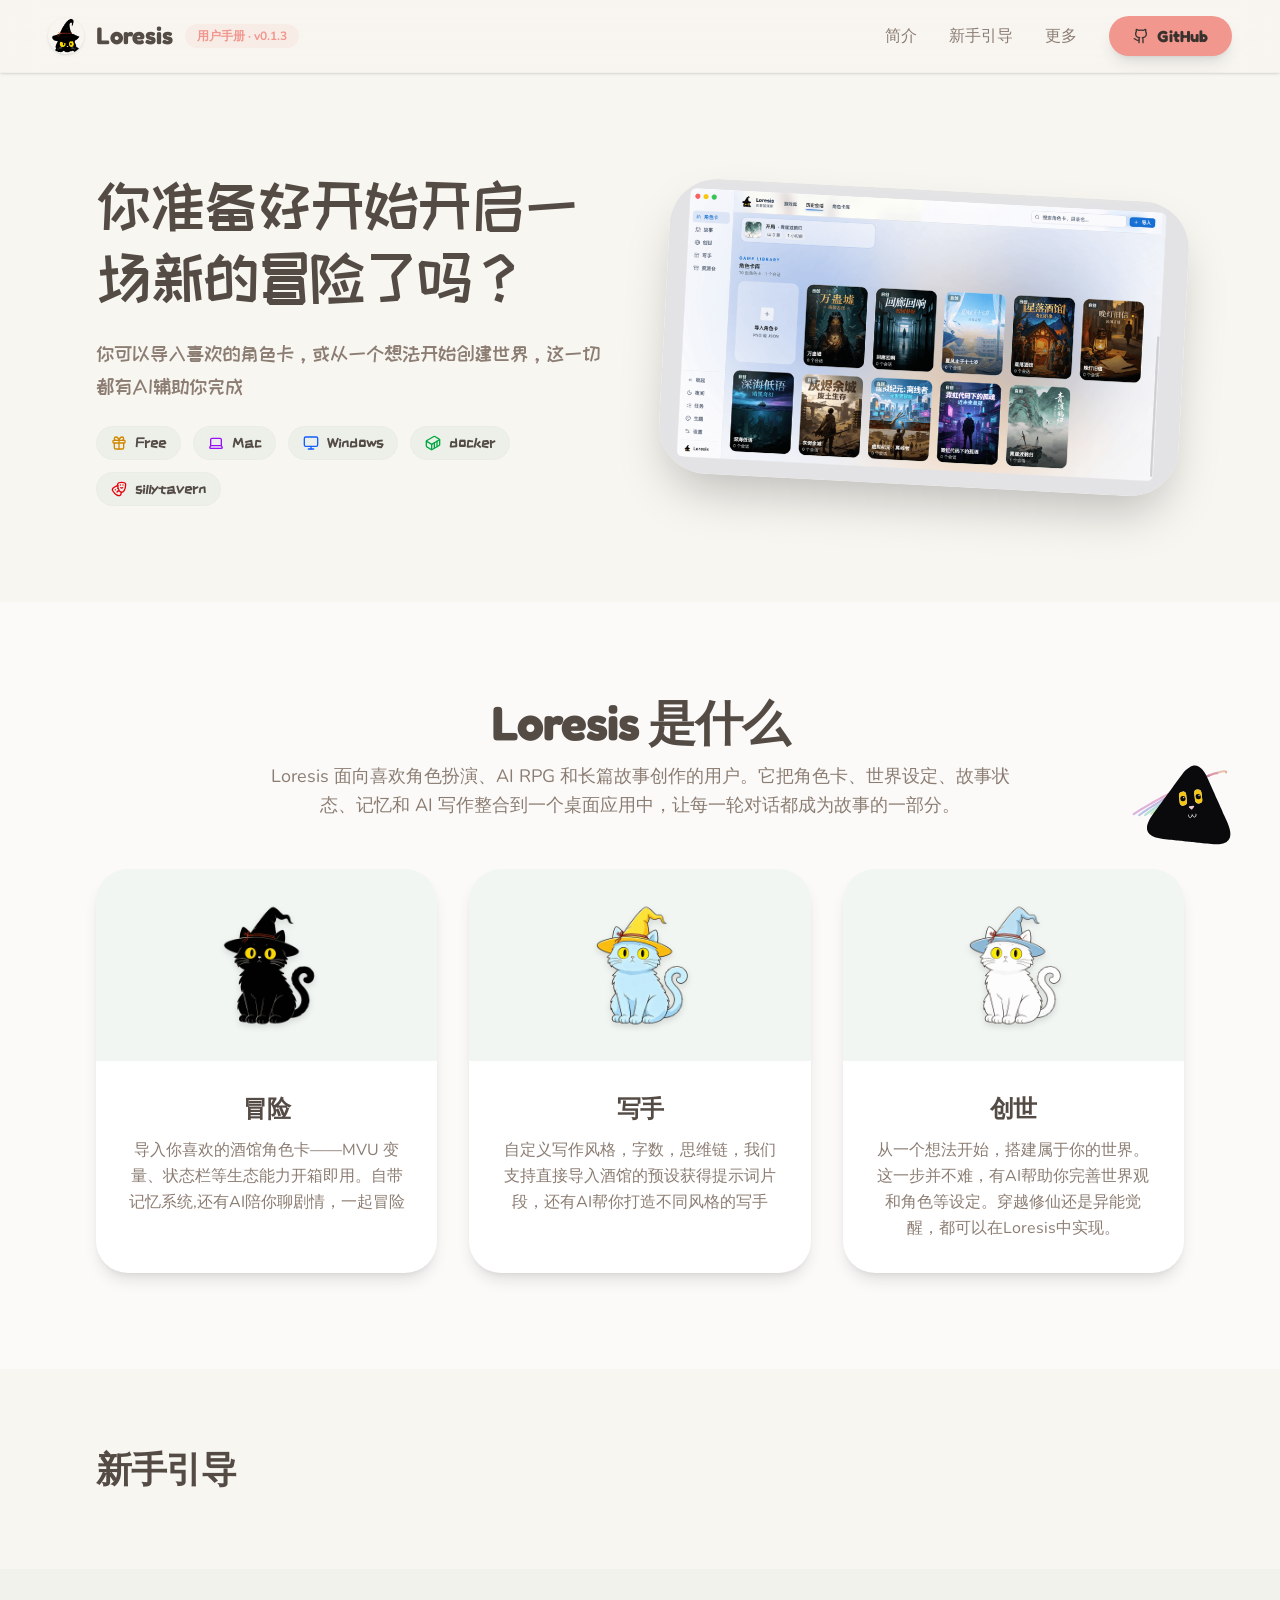
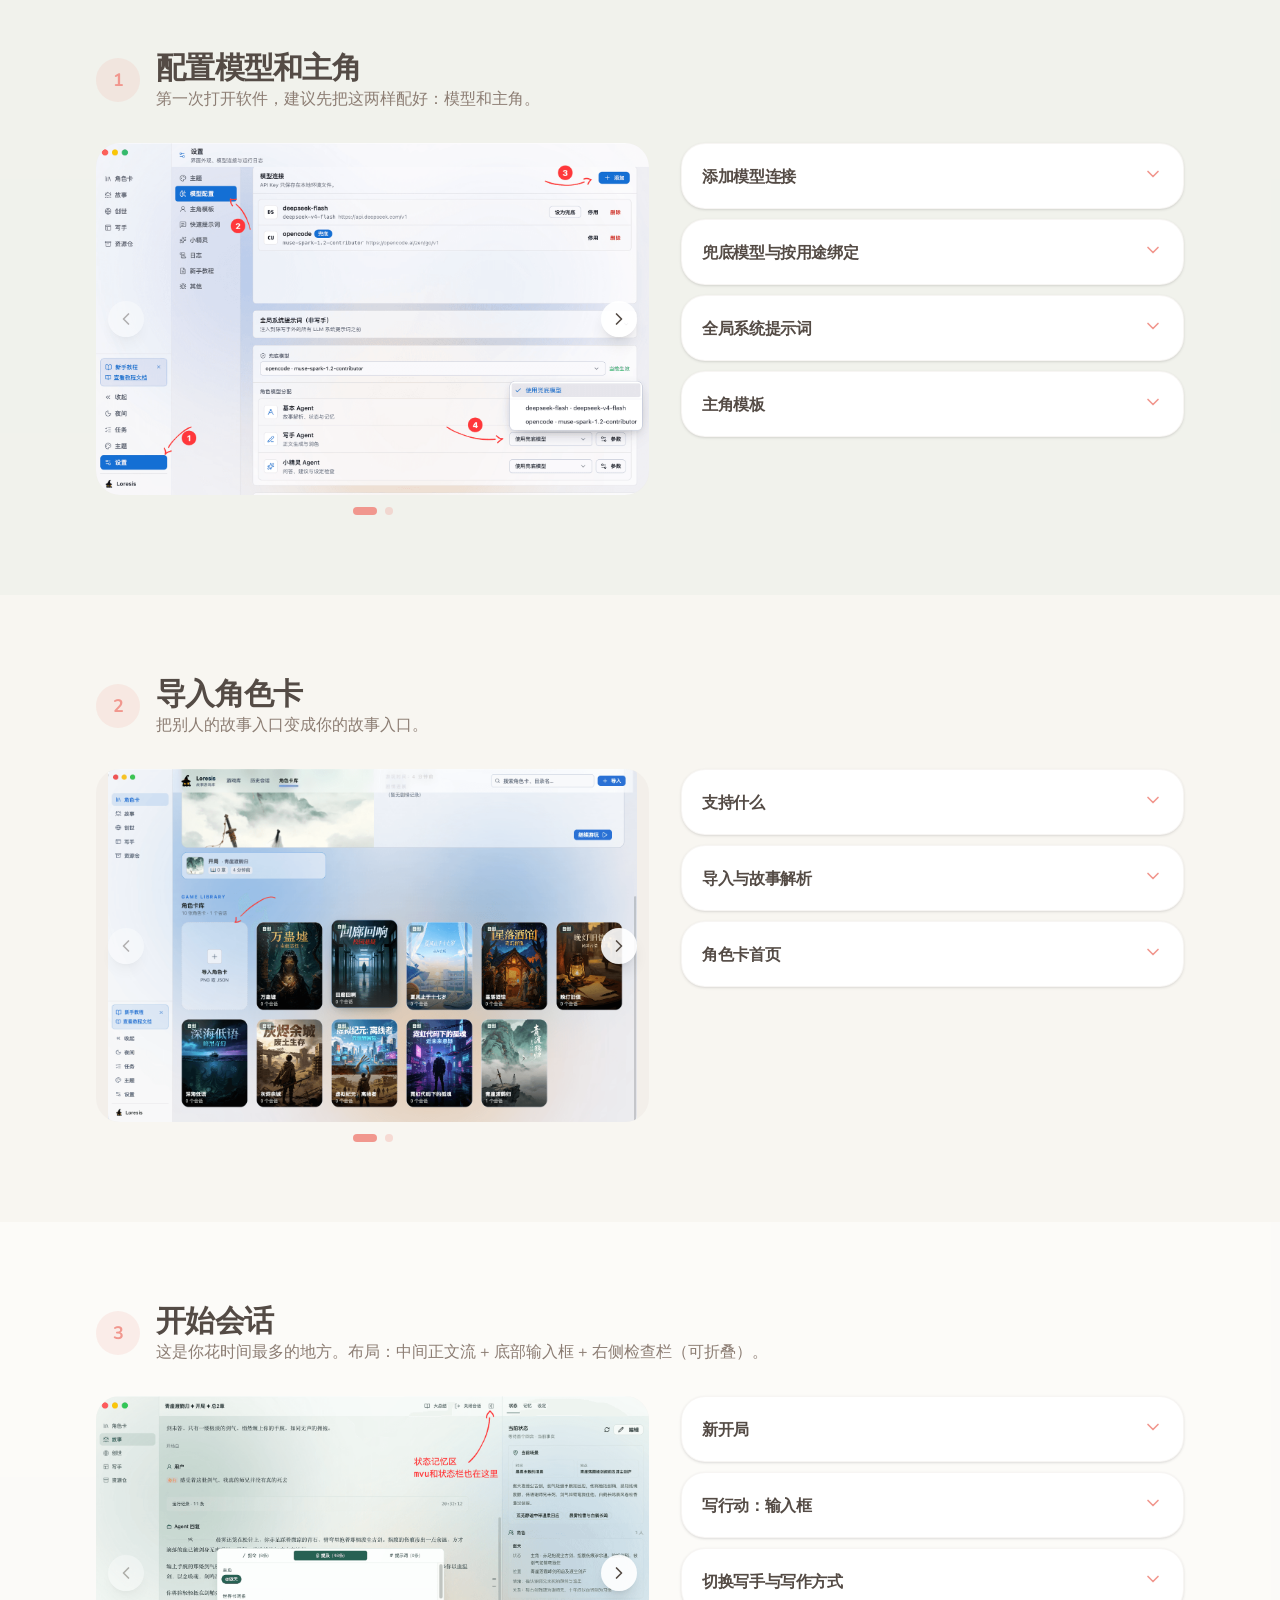
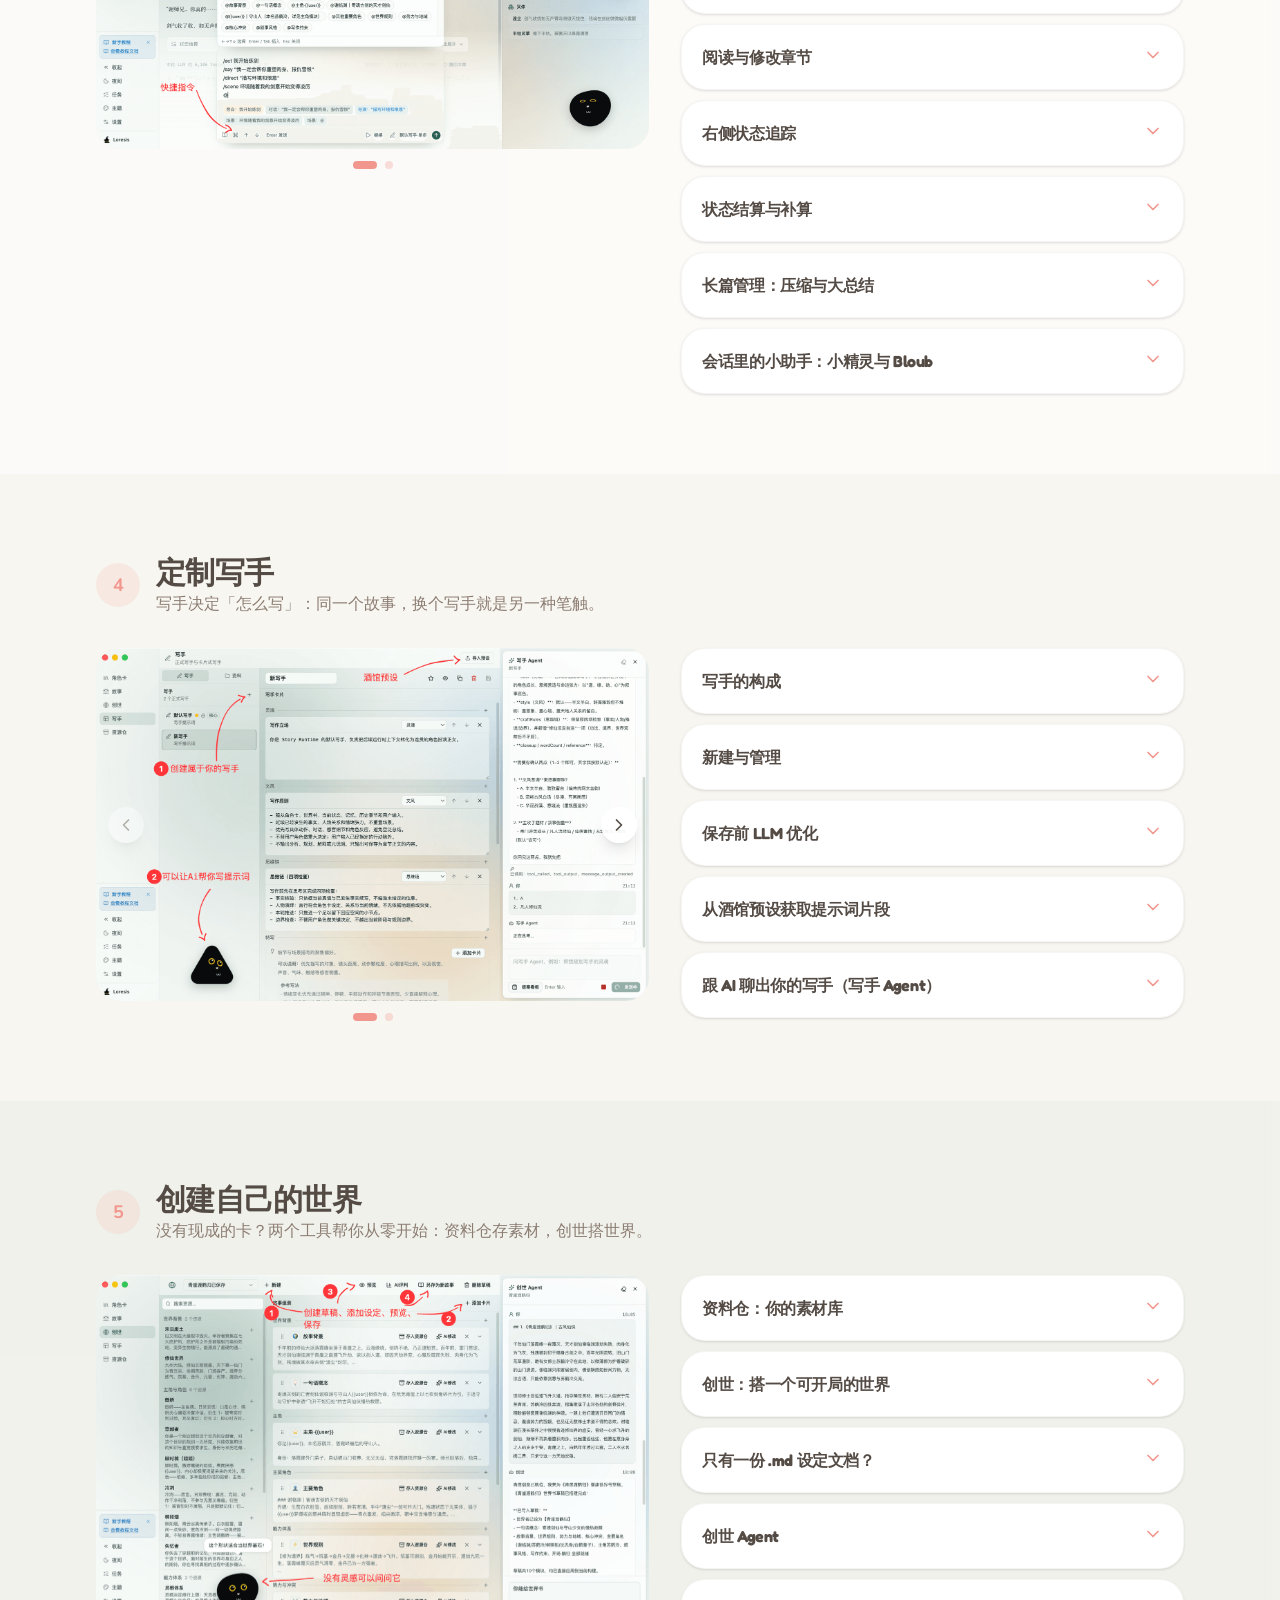
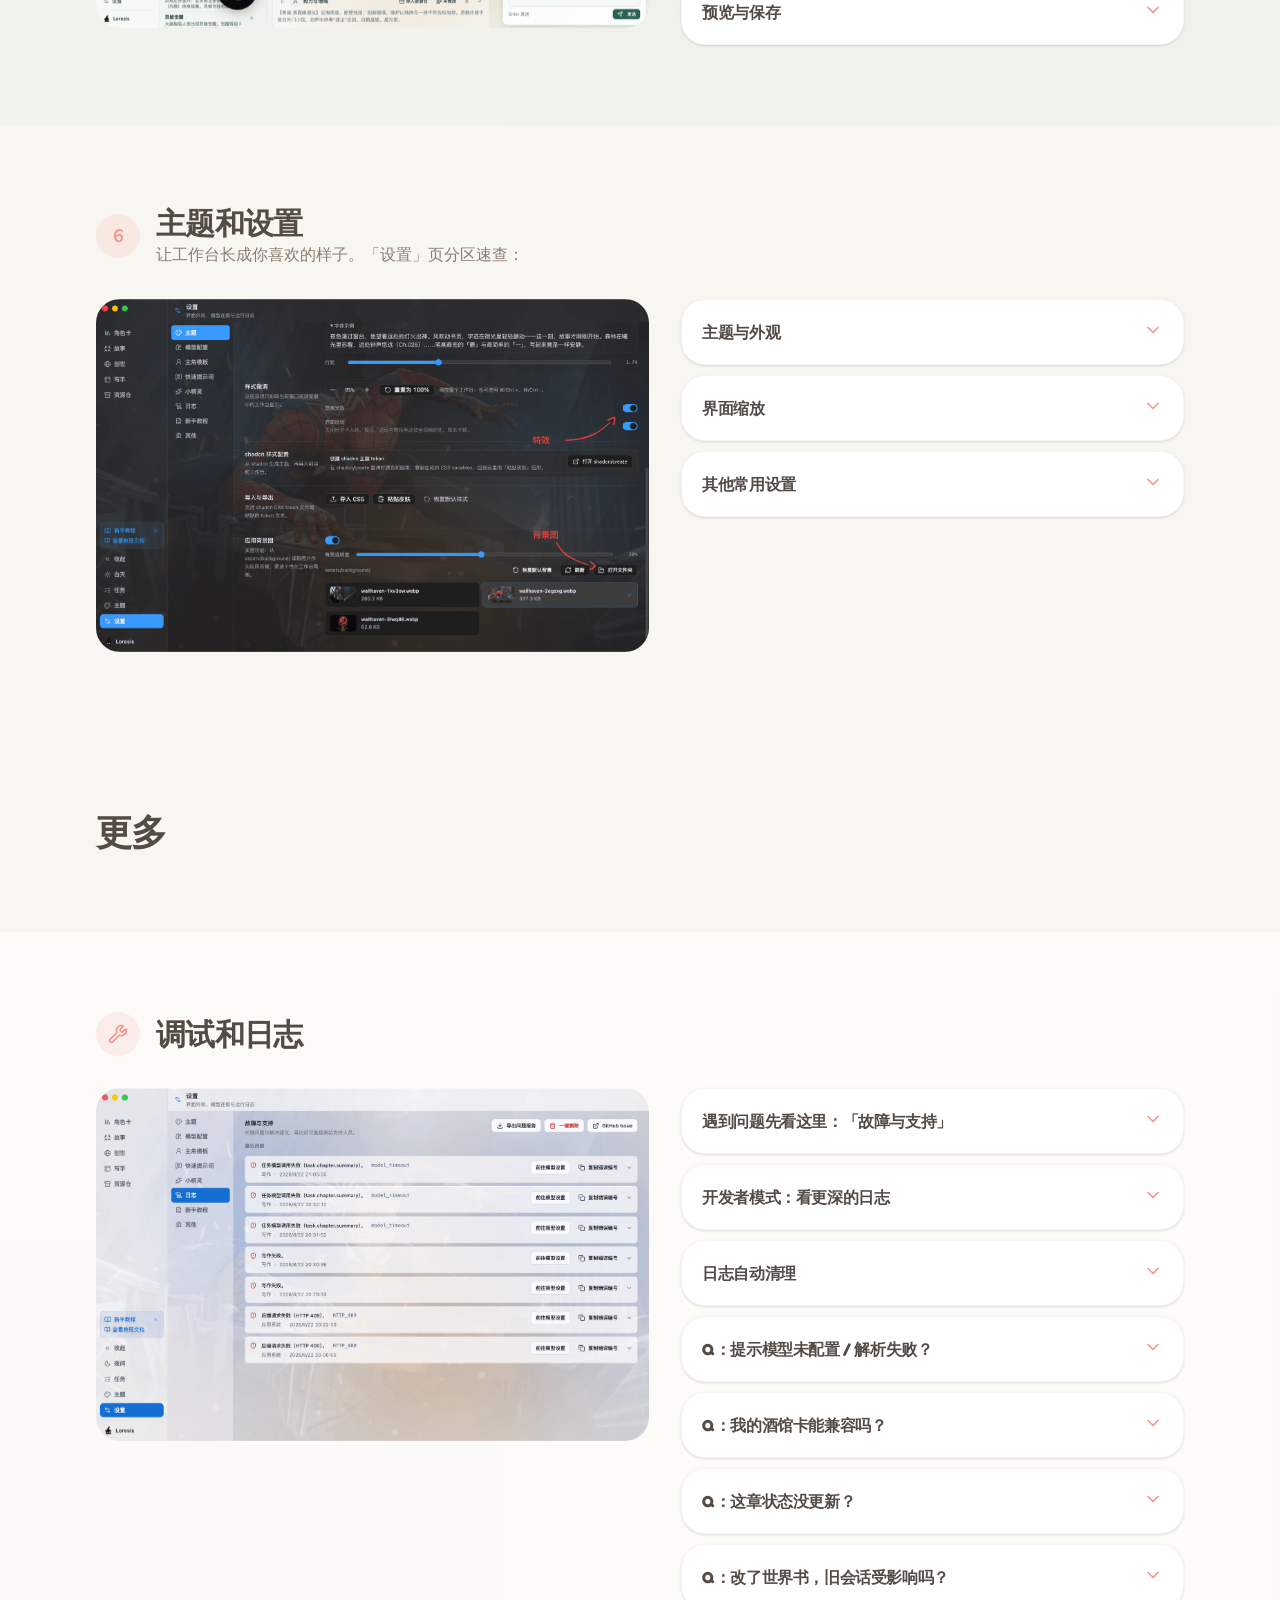
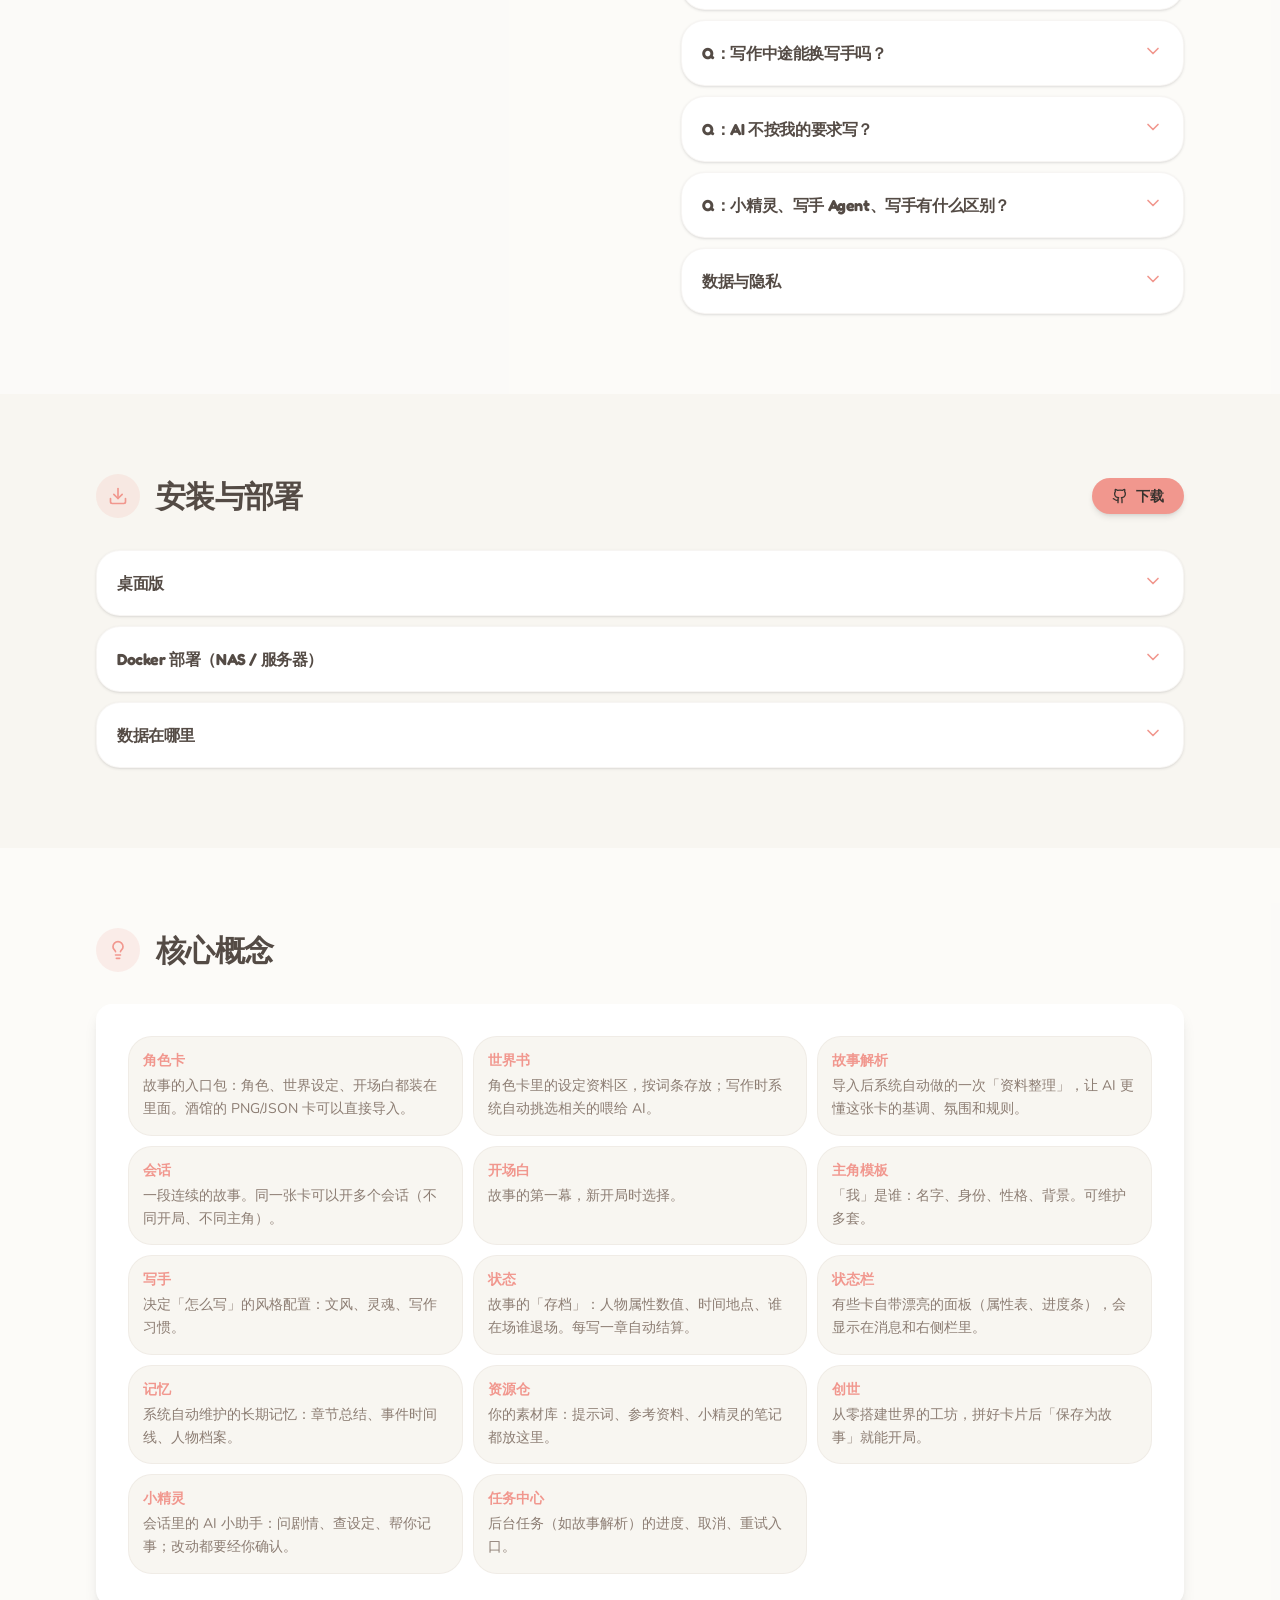
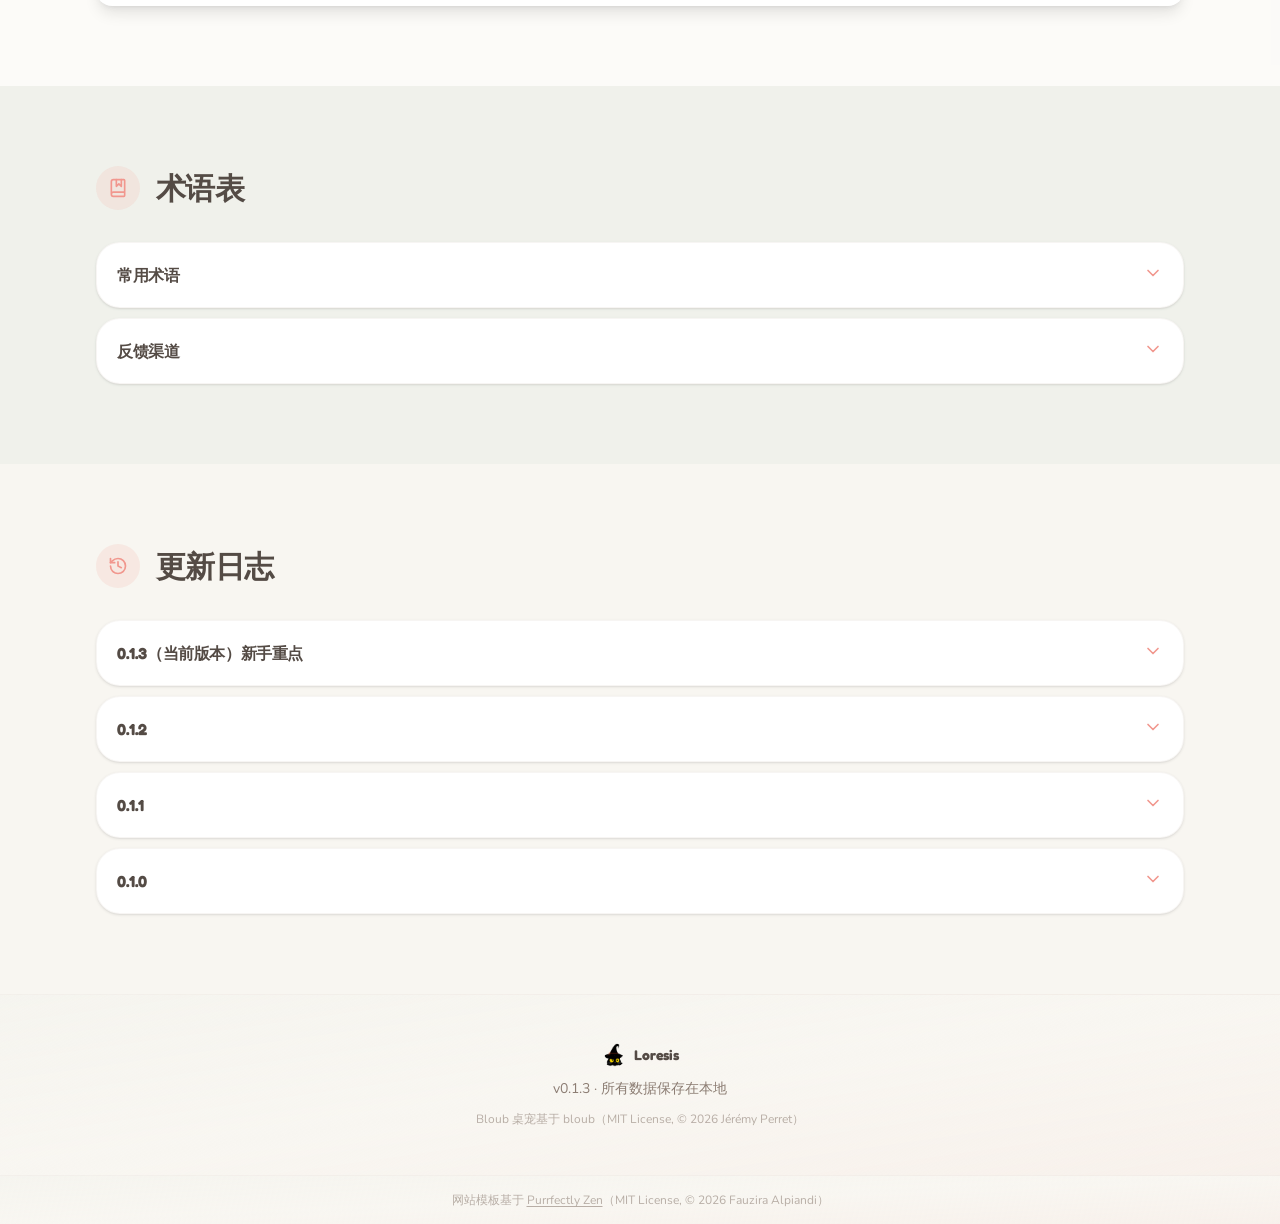
==== commit 80b90ef0: "add Purrfectly Zen template attribution to footers" ====
--- a/Loresis/index.html
+++ b/Loresis/index.html
@@ -1 +1 @@
-<!DOCTYPE html><html lang="zh-CN"> <head><meta charset="UTF-8"><meta name="viewport" content="width=device-width, initial-scale=1.0"><meta name="description" content="Loresis 是一个运行在你自己电脑上的 AI 角色扮演与故事创作工作台。每一轮对话都会成为故事的一部分，并被系统记住。"><meta name="theme-color" content="#E8A598"><link rel="icon" type="image/png" href="/Loresis/icons/icon.png"><link rel="canonical" href="/"><title>Loresis - AI 角色扮演与故事创作工作台 · 用户手册</title><link rel="preconnect" href="https://fonts.googleapis.com"><link rel="preconnect" href="https://fonts.gstatic.com" crossorigin><link href="https://fonts.googleapis.com/css2?family=Fredoka:wght@300..700&family=Nunito:ital,wght@0,200..1000;1,200..1000&family=Patrick+Hand&family=ZCOOL+KuaiLe&display=swap" rel="stylesheet"><script type="application/ld+json">{"@context":"https://schema.org","@type":"WebApplication","name":"Purrfectly Zen","description":"Cat-inspired meditation and mindfulness application","applicationCategory":"HealthApplication","operatingSystem":"Web","offers":{"@type":"Offer","price":"0","priceCurrency":"USD"}}</script><link rel="stylesheet" href="/Loresis/_astro/about.DUybV3-E.css"></head> <body>  <style>astro-island,astro-slot,astro-static-slot{display:contents}</style><script>(()=>{var e=async t=>{await(await t())()};(self.Astro||(self.Astro={})).load=e;window.dispatchEvent(new Event("astro:load"));})();</script><script>(()=>{var A=Object.defineProperty;var g=(i,o,a)=>o in i?A(i,o,{enumerable:!0,configurable:!0,writable:!0,value:a}):i[o]=a;var d=(i,o,a)=>g(i,typeof o!="symbol"?o+"":o,a);{let i={0:t=>m(t),1:t=>a(t),2:t=>new RegExp(t),3:t=>new Date(t),4:t=>new Map(a(t)),5:t=>new Set(a(t)),6:t=>BigInt(t),7:t=>new URL(t),8:t=>new Uint8Array(t),9:t=>new Uint16Array(t),10:t=>new Uint32Array(t),11:t=>1/0*t},o=t=>{let[l,e]=t;return l in i?i[l](e):void 0},a=t=>t.map(o),m=t=>typeof t!="object"||t===null?t:Object.fromEntries(Object.entries(t).map(([l,e])=>[l,o(e)]));class y extends HTMLElement{constructor(){super(...arguments);d(this,"Component");d(this,"hydrator");d(this,"hydrate",async()=>{var b;if(!this.hydrator||!this.isConnected)return;let e=(b=this.parentElement)==null?void 0:b.closest("astro-island[ssr]");if(e){e.addEventListener("astro:hydrate",this.hydrate,{once:!0});return}let c=this.querySelectorAll("astro-slot"),n={},h=this.querySelectorAll("template[data-astro-template]");for(let r of h){let s=r.closest(this.tagName);s!=null&&s.isSameNode(this)&&(n[r.getAttribute("data-astro-template")||"default"]=r.innerHTML,r.remove())}for(let r of c){let s=r.closest(this.tagName);s!=null&&s.isSameNode(this)&&(n[r.getAttribute("name")||"default"]=r.innerHTML)}let p;try{p=this.hasAttribute("props")?m(JSON.parse(this.getAttribute("props"))):{}}catch(r){let s=this.getAttribute("component-url")||"<unknown>",v=this.getAttribute("component-export");throw v&&(s+=` (export ${v})`),console.error(`[hydrate] Error parsing props for component ${s}`,this.getAttribute("props"),r),r}let u;await this.hydrator(this)(this.Component,p,n,{client:this.getAttribute("client")}),this.removeAttribute("ssr"),this.dispatchEvent(new CustomEvent("astro:hydrate"))});d(this,"unmount",()=>{this.isConnected||this.dispatchEvent(new CustomEvent("astro:unmount"))})}disconnectedCallback(){document.removeEventListener("astro:after-swap",this.unmount),document.addEventListener("astro:after-swap",this.unmount,{once:!0})}connectedCallback(){if(!this.hasAttribute("await-children")||document.readyState==="interactive"||document.readyState==="complete")this.childrenConnectedCallback();else{let e=()=>{document.removeEventListener("DOMContentLoaded",e),c.disconnect(),this.childrenConnectedCallback()},c=new MutationObserver(()=>{var n;((n=this.lastChild)==null?void 0:n.nodeType)===Node.COMMENT_NODE&&this.lastChild.nodeValue==="astro:end"&&(this.lastChild.remove(),e())});c.observe(this,{childList:!0}),document.addEventListener("DOMContentLoaded",e)}}async childrenConnectedCallback(){let e=this.getAttribute("before-hydration-url");e&&await import(e),this.start()}async start(){let e=JSON.parse(this.getAttribute("opts")),c=this.getAttribute("client");if(Astro[c]===void 0){window.addEventListener(`astro:${c}`,()=>this.start(),{once:!0});return}try{await Astro[c](async()=>{let n=this.getAttribute("renderer-url"),[h,{default:p}]=await Promise.all([import(this.getAttribute("component-url")),n?import(n):()=>()=>{}]),u=this.getAttribute("component-export")||"default";if(!u.includes("."))this.Component=h[u];else{this.Component=h;for(let f of u.split("."))this.Component=this.Component[f]}return this.hydrator=p,this.hydrate},e,this)}catch(n){console.error(`[astro-island] Error hydrating ${this.getAttribute("component-url")}`,n)}}attributeChangedCallback(){this.hydrate()}}d(y,"observedAttributes",["props"]),customElements.get("astro-island")||customElements.define("astro-island",y)}})();</script><astro-island uid="Z3vtxR" prefix="r1" component-url="/Loresis/_astro/ManualHome.BMdpD7ta.js" component-export="default" renderer-url="/Loresis/_astro/client.BlZe1zq3.js" props="{}" ssr client="load" opts="{&quot;name&quot;:&quot;ManualHome&quot;,&quot;value&quot;:true}" await-children><link rel="preload" as="image" href="/Loresis/icons/icon.png"/><link rel="preload" as="image" href="/Loresis/_astro/hero.GRxRDYw4.png"/><link rel="preload" as="image" href="/Loresis/_astro/%E9%BB%91%E8%89%B2%E5%8E%9F%E5%9E%8B.CmG_S5fn.png"/><link rel="preload" as="image" href="/Loresis/_astro/%E8%93%9D%E8%89%B2%E5%8E%9F%E5%9E%8B.D81BTw0Q.png"/><link rel="preload" as="image" href="/Loresis/_astro/%E7%99%BD%E8%89%B2%E5%8E%9F%E5%9E%8B.BMNDOplh.png"/><div class="bg-background selection:bg-primary/20 selection:text-primary-foreground min-h-screen"><nav class="bg-background/80 border-border/40 relative sticky top-0 z-50 flex w-full items-center justify-between border-b px-6 py-4 shadow-sm backdrop-blur-lg md:px-12"><a href="/Loresis/" class="text-primary flex items-center gap-3 transition-opacity hover:opacity-80"><img src="/Loresis/icons/icon.png" alt="Loresis" class="h-9 w-9 rounded-xl shadow-sm"/><span class="font-heading text-foreground text-2xl font-bold">Loresis</span><span class="bg-primary/10 text-primary hidden rounded-full px-3 py-1 text-xs font-bold sm:inline-block">用户手册 · v<!-- -->0.1.3</span></a><div class="hidden items-center gap-8 font-medium md:flex"><a href="#features" data-testid="link-preface" class="relative w-fit transition-colors text-muted-foreground hover:text-primary"><div>简介</div></a><a href="#guide" data-testid="link-guide" class="relative w-fit transition-colors text-muted-foreground hover:text-primary"><div>新手引导</div></a><a href="#more" data-testid="link-more" class="relative w-fit transition-colors text-muted-foreground hover:text-primary"><div>更多</div></a><a href="https://github.com/zhuoming2026/Loresis" target="_blank" rel="noreferrer"><button class="font-heading bg-primary text-primary-foreground hover:bg-primary/90 flex items-center gap-2 rounded-full px-6 py-2 font-bold shadow-lg transition-all hover:scale-105 hover:shadow-xl"><svg xmlns="http://www.w3.org/2000/svg" width="24" height="24" viewBox="0 0 24 24" fill="none" stroke="currentColor" stroke-width="2" stroke-linecap="round" stroke-linejoin="round" class="lucide lucide-github h-4 w-4" aria-hidden="true"><path d="M15 22v-4a4.8 4.8 0 0 0-1-3.5c3 0 6-2 6-5.5.08-1.25-.27-2.48-1-3.5.28-1.15.28-2.35 0-3.5 0 0-1 0-3 1.5-2.64-.5-5.36-.5-8 0C6 2 5 2 5 2c-.3 1.15-.3 2.35 0 3.5A5.403 5.403 0 0 0 4 9c0 3.5 3 5.5 6 5.5-.39.49-.68 1.05-.85 1.65-.17.6-.22 1.23-.15 1.85v4"></path><path d="M9 18c-4.51 2-5-2-7-2"></path></svg>GitHub</button></a></div><button class="text-foreground bg-primary/10 hover:bg-primary/25 rounded-full p-2 transition-colors md:hidden" data-testid="button-menu-toggle"><svg xmlns="http://www.w3.org/2000/svg" width="24" height="24" viewBox="0 0 24 24" fill="none" stroke="currentColor" stroke-width="2" stroke-linecap="round" stroke-linejoin="round" class="lucide lucide-menu" aria-hidden="true"><path d="M4 5h16"></path><path d="M4 12h16"></path><path d="M4 19h16"></path></svg></button></nav><section class="relative overflow-hidden px-6 py-16 md:px-12 md:py-24 lg:px-24"><div class="bg-primary/10 absolute top-[-10%] left-[-10%] -z-10 h-[500px] w-[500px] rounded-full blur-3xl"></div><div class="bg-accent/30 absolute right-[-5%] bottom-[10%] -z-10 h-[400px] w-[400px] rounded-full blur-3xl"></div><div class="relative z-10 mx-auto grid max-w-7xl items-center gap-10 lg:grid-cols-2 lg:gap-12"><div class="font-cute" style="opacity:0;transform:translateY(20px)"><h1 class="font-cute text-foreground mb-6 text-4xl leading-[1.2] font-normal md:text-6xl">你准备好开始开启一场新的冒险了吗？</h1><p class="text-muted-foreground max-w-xl text-lg leading-relaxed md:text-xl">你可以导入喜欢的角色卡，或从一个想法开始创建世界，这一切都有AI辅助你完成</p><div class="mt-6 flex flex-wrap gap-3" style="opacity:0"><div class="bg-secondary/30 border-border/40 flex items-center justify-center gap-2 rounded-full border px-3.5 py-1.5" style="opacity:0;transform:translateX(-10px)"><svg xmlns="http://www.w3.org/2000/svg" width="24" height="24" viewBox="0 0 24 24" fill="none" stroke="currentColor" stroke-width="2" stroke-linecap="round" stroke-linejoin="round" class="lucide lucide-gift h-4 w-4 flex-shrink-0 text-yellow-600" aria-hidden="true"><rect x="3" y="8" width="18" height="4" rx="1"></rect><path d="M12 8v13"></path><path d="M19 12v7a2 2 0 0 1-2 2H7a2 2 0 0 1-2-2v-7"></path><path d="M7.5 8a2.5 2.5 0 0 1 0-5A4.8 8 0 0 1 12 8a4.8 8 0 0 1 4.5-5 2.5 2.5 0 0 1 0 5"></path></svg><span class="text-foreground text-sm font-semibold">Free</span></div><div class="bg-secondary/30 border-border/40 flex items-center justify-center gap-2 rounded-full border px-3.5 py-1.5" style="opacity:0;transform:translateX(-10px)"><svg xmlns="http://www.w3.org/2000/svg" width="24" height="24" viewBox="0 0 24 24" fill="none" stroke="currentColor" stroke-width="2" stroke-linecap="round" stroke-linejoin="round" class="lucide lucide-laptop h-4 w-4 flex-shrink-0 text-purple-600" aria-hidden="true"><path d="M18 5a2 2 0 0 1 2 2v8.526a2 2 0 0 0 .212.897l1.068 2.127a1 1 0 0 1-.9 1.45H3.62a1 1 0 0 1-.9-1.45l1.068-2.127A2 2 0 0 0 4 15.526V7a2 2 0 0 1 2-2z"></path><path d="M20.054 15.987H3.946"></path></svg><span class="text-foreground text-sm font-semibold">Mac</span></div><div class="bg-secondary/30 border-border/40 flex items-center justify-center gap-2 rounded-full border px-3.5 py-1.5" style="opacity:0;transform:translateX(-10px)"><svg xmlns="http://www.w3.org/2000/svg" width="24" height="24" viewBox="0 0 24 24" fill="none" stroke="currentColor" stroke-width="2" stroke-linecap="round" stroke-linejoin="round" class="lucide lucide-monitor h-4 w-4 flex-shrink-0 text-blue-600" aria-hidden="true"><rect width="20" height="14" x="2" y="3" rx="2"></rect><line x1="8" x2="16" y1="21" y2="21"></line><line x1="12" x2="12" y1="17" y2="21"></line></svg><span class="text-foreground text-sm font-semibold">Windows</span></div><div class="bg-secondary/30 border-border/40 flex items-center justify-center gap-2 rounded-full border px-3.5 py-1.5" style="opacity:0;transform:translateX(-10px)"><svg xmlns="http://www.w3.org/2000/svg" width="24" height="24" viewBox="0 0 24 24" fill="none" stroke="currentColor" stroke-width="2" stroke-linecap="round" stroke-linejoin="round" class="lucide lucide-container h-4 w-4 flex-shrink-0 text-green-600" aria-hidden="true"><path d="M22 7.7c0-.6-.4-1.2-.8-1.5l-6.3-3.9a1.72 1.72 0 0 0-1.7 0l-10.3 6c-.5.2-.9.8-.9 1.4v6.6c0 .5.4 1.2.8 1.5l6.3 3.9a1.72 1.72 0 0 0 1.7 0l10.3-6c.5-.3.9-1 .9-1.5Z"></path><path d="M10 21.9V14L2.1 9.1"></path><path d="m10 14 11.9-6.9"></path><path d="M14 19.8v-8.1"></path><path d="M18 17.5V9.4"></path></svg><span class="text-foreground text-sm font-semibold">docker</span></div><div class="bg-secondary/30 border-border/40 flex items-center justify-center gap-2 rounded-full border px-3.5 py-1.5" style="opacity:0;transform:translateX(-10px)"><svg xmlns="http://www.w3.org/2000/svg" width="24" height="24" viewBox="0 0 24 24" fill="none" stroke="currentColor" stroke-width="2" stroke-linecap="round" stroke-linejoin="round" class="lucide lucide-drama h-4 w-4 flex-shrink-0 text-red-600" aria-hidden="true"><path d="M10 11h.01"></path><path d="M14 6h.01"></path><path d="M18 6h.01"></path><path d="M6.5 13.1h.01"></path><path d="M22 5c0 9-4 12-6 12s-6-3-6-12c0-2 2-3 6-3s6 1 6 3"></path><path d="M17.4 9.9c-.8.8-2 .8-2.8 0"></path><path d="M10.1 7.1C9 7.2 7.7 7.7 6 8.6c-3.5 2-4.7 3.9-3.7 5.6 4.5 7.8 9.5 8.4 11.2 7.4.9-.5 1.9-2.1 1.9-4.7"></path><path d="M9.1 16.5c.3-1.1 1.4-1.7 2.4-1.4"></path></svg><span class="text-foreground text-sm font-semibold">sillytavern</span></div></div></div><div class="relative z-10" style="opacity:0;transform:scale(0.85) rotate(5deg)"><img src="/Loresis/_astro/hero.GRxRDYw4.png" alt="Loresis 界面主视觉" class="h-auto w-full transform rounded-[3rem] shadow-2xl transition-transform duration-700 hover:rotate-0 md:rotate-3"/></div></div></section><section id="features" data-testid="manual-section-features" class="relative bg-white/50 px-6 py-24 md:px-12 lg:px-24"><div class="mx-auto max-w-7xl"><div class="mb-12 space-y-4 text-center"><h2 class="font-heading text-foreground text-4xl font-bold md:text-5xl">Loresis 是什么</h2><p class="text-muted-foreground mx-auto max-w-3xl text-lg leading-relaxed">Loresis 面向喜欢角色扮演、AI RPG 和长篇故事创作的用户。它把角色卡、世界设定、故事状态、记忆和 AI 写作整合到一个桌面应用中，让每一轮对话都成为故事的一部分。</p></div><div class="grid grid-cols-1 gap-8 md:grid-cols-3"><div data-testid="card-feature-冒险" style="opacity:0;transform:translateY(30px)"><div class="bg-card h-full overflow-hidden rounded-[2rem] border-none shadow-lg transition-shadow duration-300 hover:shadow-xl"><div class="bg-secondary/30 flex h-48 items-center justify-center p-8"><img src="/Loresis/_astro/%E9%BB%91%E8%89%B2%E5%8E%9F%E5%9E%8B.CmG_S5fn.png" alt="冒险" class="h-36 w-auto rounded-2xl object-contain drop-shadow-md"/></div><div class="flex flex-1 flex-col items-center p-8 text-center"><h3 class="font-heading text-foreground mb-3 text-2xl font-bold">冒险</h3><p class="text-muted-foreground leading-relaxed">导入你喜欢的酒馆角色卡——MVU 变量、状态栏等生态能力开箱即用。自带记忆系统,还有AI陪你聊剧情，一起冒险</p></div></div></div><div data-testid="card-feature-写手" style="opacity:0;transform:translateY(30px)"><div class="bg-card h-full overflow-hidden rounded-[2rem] border-none shadow-lg transition-shadow duration-300 hover:shadow-xl"><div class="bg-secondary/30 flex h-48 items-center justify-center p-8"><img src="/Loresis/_astro/%E8%93%9D%E8%89%B2%E5%8E%9F%E5%9E%8B.D81BTw0Q.png" alt="写手" class="h-36 w-auto rounded-2xl object-contain drop-shadow-md"/></div><div class="flex flex-1 flex-col items-center p-8 text-center"><h3 class="font-heading text-foreground mb-3 text-2xl font-bold">写手</h3><p class="text-muted-foreground leading-relaxed">自定义写作风格，字数，思维链，我们支持直接导入酒馆的预设获得提示词片段，还有AI帮你打造不同风格的写手</p></div></div></div><div data-testid="card-feature-创世" style="opacity:0;transform:translateY(30px)"><div class="bg-card h-full overflow-hidden rounded-[2rem] border-none shadow-lg transition-shadow duration-300 hover:shadow-xl"><div class="bg-secondary/30 flex h-48 items-center justify-center p-8"><img src="/Loresis/_astro/%E7%99%BD%E8%89%B2%E5%8E%9F%E5%9E%8B.BMNDOplh.png" alt="创世" class="h-36 w-auto rounded-2xl object-contain drop-shadow-md"/></div><div class="flex flex-1 flex-col items-center p-8 text-center"><h3 class="font-heading text-foreground mb-3 text-2xl font-bold">创世</h3><p class="text-muted-foreground leading-relaxed">从一个想法开始，搭建属于你的世界。这一步并不难，有AI帮助你完善世界观和角色等设定。穿越修仙还是异能觉醒，都可以在Loresis中实现。</p></div></div></div></div></div></section><section id="guide" data-testid="manual-section-guide" class="relative scroll-mt-24 px-6 py-16 md:px-12 md:py-20 lg:px-24 "><div class="mx-auto max-w-7xl"><h2 class="font-heading text-foreground text-3xl font-bold md:text-4xl">新手引导</h2></div></section><div style="opacity:0;transform:translateY(24px)"><section id="ch1" data-testid="manual-section-ch1" class="relative scroll-mt-24 px-6 py-16 md:px-12 md:py-20 lg:px-24 bg-secondary/20"><div class="mx-auto max-w-7xl"><div class="mb-8 flex items-center gap-4"><div class="bg-primary/15 text-primary flex h-11 w-11 flex-shrink-0 items-center justify-center rounded-full text-lg font-bold">1</div><div class="min-w-0 flex-1"><h2 class="font-heading text-foreground text-2xl font-bold md:text-3xl">配置模型和主角</h2><p class="text-muted-foreground mt-0.5">第一次打开软件，建议先把这两样配好：模型和主角。</p></div></div><div class="grid gap-8 lg:grid-cols-[1.1fr_1fr] lg:items-start"><div class="lg:sticky lg:top-28"><div><div class="relative"><div class="bg-muted/40 overflow-hidden rounded-xl"><div class="flex"><div class="min-w-0 flex-[0_0_100%]"><div class="flex aspect-[2570/1640] items-center justify-center"><img src="/Loresis/_astro/1-1.BqWzvf9p.png" alt="界面截图 1-1" loading="lazy" class="h-full w-full object-contain"/></div></div><div class="min-w-0 flex-[0_0_100%]"><div class="flex aspect-[2570/1640] items-center justify-center"><img src="/Loresis/_astro/1-2.BkZiQW2f.png" alt="界面截图 1-2" loading="lazy" class="h-full w-full object-contain"/></div></div></div></div><button disabled="" aria-label="上一张" class="bg-card/90 text-foreground hover:bg-card absolute top-1/2 left-3 flex h-9 w-9 -translate-y-1/2 items-center justify-center rounded-full shadow-lg transition-colors disabled:opacity-40"><svg xmlns="http://www.w3.org/2000/svg" width="24" height="24" viewBox="0 0 24 24" fill="none" stroke="currentColor" stroke-width="2" stroke-linecap="round" stroke-linejoin="round" class="lucide lucide-chevron-left h-5 w-5" aria-hidden="true"><path d="m15 18-6-6 6-6"></path></svg></button><button aria-label="下一张" class="bg-card/90 text-foreground hover:bg-card absolute top-1/2 right-3 flex h-9 w-9 -translate-y-1/2 items-center justify-center rounded-full shadow-lg transition-colors disabled:opacity-40"><svg xmlns="http://www.w3.org/2000/svg" width="24" height="24" viewBox="0 0 24 24" fill="none" stroke="currentColor" stroke-width="2" stroke-linecap="round" stroke-linejoin="round" class="lucide lucide-chevron-right h-5 w-5" aria-hidden="true"><path d="m9 18 6-6-6-6"></path></svg></button></div><div class="mt-3 flex justify-center gap-2"><button aria-label="跳到第 1 张" class="h-2 rounded-full transition-all bg-primary w-6"></button><button aria-label="跳到第 2 张" class="h-2 rounded-full transition-all bg-primary/30 w-2"></button></div></div></div><div class="space-y-2.5"><div class="border-border/40 bg-card overflow-hidden rounded-xl border shadow-sm"><button class="hover:bg-card/80 w-full p-4 text-left transition-colors sm:p-5"><div class="flex items-start justify-between gap-3"><h4 class="font-heading text-foreground font-bold">添加模型连接</h4><div class="text-primary flex-shrink-0"><svg xmlns="http://www.w3.org/2000/svg" width="24" height="24" viewBox="0 0 24 24" fill="none" stroke="currentColor" stroke-width="2" stroke-linecap="round" stroke-linejoin="round" class="lucide lucide-chevron-down h-5 w-5" aria-hidden="true"><path d="m6 9 6 6 6-6"></path></svg></div></div></button></div><div class="border-border/40 bg-card overflow-hidden rounded-xl border shadow-sm"><button class="hover:bg-card/80 w-full p-4 text-left transition-colors sm:p-5"><div class="flex items-start justify-between gap-3"><h4 class="font-heading text-foreground font-bold">兜底模型与按用途绑定</h4><div class="text-primary flex-shrink-0"><svg xmlns="http://www.w3.org/2000/svg" width="24" height="24" viewBox="0 0 24 24" fill="none" stroke="currentColor" stroke-width="2" stroke-linecap="round" stroke-linejoin="round" class="lucide lucide-chevron-down h-5 w-5" aria-hidden="true"><path d="m6 9 6 6 6-6"></path></svg></div></div></button></div><div class="border-border/40 bg-card overflow-hidden rounded-xl border shadow-sm"><button class="hover:bg-card/80 w-full p-4 text-left transition-colors sm:p-5"><div class="flex items-start justify-between gap-3"><h4 class="font-heading text-foreground font-bold">全局系统提示词</h4><div class="text-primary flex-shrink-0"><svg xmlns="http://www.w3.org/2000/svg" width="24" height="24" viewBox="0 0 24 24" fill="none" stroke="currentColor" stroke-width="2" stroke-linecap="round" stroke-linejoin="round" class="lucide lucide-chevron-down h-5 w-5" aria-hidden="true"><path d="m6 9 6 6 6-6"></path></svg></div></div></button></div><div class="border-border/40 bg-card overflow-hidden rounded-xl border shadow-sm"><button class="hover:bg-card/80 w-full p-4 text-left transition-colors sm:p-5"><div class="flex items-start justify-between gap-3"><h4 class="font-heading text-foreground font-bold">主角模板</h4><div class="text-primary flex-shrink-0"><svg xmlns="http://www.w3.org/2000/svg" width="24" height="24" viewBox="0 0 24 24" fill="none" stroke="currentColor" stroke-width="2" stroke-linecap="round" stroke-linejoin="round" class="lucide lucide-chevron-down h-5 w-5" aria-hidden="true"><path d="m6 9 6 6 6-6"></path></svg></div></div></button></div></div></div></div></section></div><div style="opacity:0;transform:translateY(24px)"><section id="ch2" data-testid="manual-section-ch2" class="relative scroll-mt-24 px-6 py-16 md:px-12 md:py-20 lg:px-24 "><div class="mx-auto max-w-7xl"><div class="mb-8 flex items-center gap-4"><div class="bg-primary/15 text-primary flex h-11 w-11 flex-shrink-0 items-center justify-center rounded-full text-lg font-bold">2</div><div class="min-w-0 flex-1"><h2 class="font-heading text-foreground text-2xl font-bold md:text-3xl">导入角色卡</h2><p class="text-muted-foreground mt-0.5">把别人的故事入口变成你的故事入口。</p></div></div><div class="grid gap-8 lg:grid-cols-[1.1fr_1fr] lg:items-start"><div class="lg:sticky lg:top-28"><div><div class="relative"><div class="bg-muted/40 overflow-hidden rounded-xl"><div class="flex"><div class="min-w-0 flex-[0_0_100%]"><div class="flex aspect-[2570/1640] items-center justify-center"><img src="/Loresis/_astro/2-1.BlBYrj1J.png" alt="界面截图 2-1" loading="lazy" class="h-full w-full object-contain"/></div></div><div class="min-w-0 flex-[0_0_100%]"><div class="flex aspect-[2570/1640] items-center justify-center"><img src="/Loresis/_astro/2-2.DgAOVO-7.png" alt="界面截图 2-2" loading="lazy" class="h-full w-full object-contain"/></div></div></div></div><button disabled="" aria-label="上一张" class="bg-card/90 text-foreground hover:bg-card absolute top-1/2 left-3 flex h-9 w-9 -translate-y-1/2 items-center justify-center rounded-full shadow-lg transition-colors disabled:opacity-40"><svg xmlns="http://www.w3.org/2000/svg" width="24" height="24" viewBox="0 0 24 24" fill="none" stroke="currentColor" stroke-width="2" stroke-linecap="round" stroke-linejoin="round" class="lucide lucide-chevron-left h-5 w-5" aria-hidden="true"><path d="m15 18-6-6 6-6"></path></svg></button><button aria-label="下一张" class="bg-card/90 text-foreground hover:bg-card absolute top-1/2 right-3 flex h-9 w-9 -translate-y-1/2 items-center justify-center rounded-full shadow-lg transition-colors disabled:opacity-40"><svg xmlns="http://www.w3.org/2000/svg" width="24" height="24" viewBox="0 0 24 24" fill="none" stroke="currentColor" stroke-width="2" stroke-linecap="round" stroke-linejoin="round" class="lucide lucide-chevron-right h-5 w-5" aria-hidden="true"><path d="m9 18 6-6-6-6"></path></svg></button></div><div class="mt-3 flex justify-center gap-2"><button aria-label="跳到第 1 张" class="h-2 rounded-full transition-all bg-primary w-6"></button><button aria-label="跳到第 2 张" class="h-2 rounded-full transition-all bg-primary/30 w-2"></button></div></div></div><div class="space-y-2.5"><div class="border-border/40 bg-card overflow-hidden rounded-xl border shadow-sm"><button class="hover:bg-card/80 w-full p-4 text-left transition-colors sm:p-5"><div class="flex items-start justify-between gap-3"><h4 class="font-heading text-foreground font-bold">支持什么</h4><div class="text-primary flex-shrink-0"><svg xmlns="http://www.w3.org/2000/svg" width="24" height="24" viewBox="0 0 24 24" fill="none" stroke="currentColor" stroke-width="2" stroke-linecap="round" stroke-linejoin="round" class="lucide lucide-chevron-down h-5 w-5" aria-hidden="true"><path d="m6 9 6 6 6-6"></path></svg></div></div></button></div><div class="border-border/40 bg-card overflow-hidden rounded-xl border shadow-sm"><button class="hover:bg-card/80 w-full p-4 text-left transition-colors sm:p-5"><div class="flex items-start justify-between gap-3"><h4 class="font-heading text-foreground font-bold">导入与故事解析</h4><div class="text-primary flex-shrink-0"><svg xmlns="http://www.w3.org/2000/svg" width="24" height="24" viewBox="0 0 24 24" fill="none" stroke="currentColor" stroke-width="2" stroke-linecap="round" stroke-linejoin="round" class="lucide lucide-chevron-down h-5 w-5" aria-hidden="true"><path d="m6 9 6 6 6-6"></path></svg></div></div></button></div><div class="border-border/40 bg-card overflow-hidden rounded-xl border shadow-sm"><button class="hover:bg-card/80 w-full p-4 text-left transition-colors sm:p-5"><div class="flex items-start justify-between gap-3"><h4 class="font-heading text-foreground font-bold">角色卡首页</h4><div class="text-primary flex-shrink-0"><svg xmlns="http://www.w3.org/2000/svg" width="24" height="24" viewBox="0 0 24 24" fill="none" stroke="currentColor" stroke-width="2" stroke-linecap="round" stroke-linejoin="round" class="lucide lucide-chevron-down h-5 w-5" aria-hidden="true"><path d="m6 9 6 6 6-6"></path></svg></div></div></button></div></div></div></div></section></div><div style="opacity:0;transform:translateY(24px)"><section id="ch3" data-testid="manual-section-ch3" class="relative scroll-mt-24 px-6 py-16 md:px-12 md:py-20 lg:px-24 bg-white/50"><div class="mx-auto max-w-7xl"><div class="mb-8 flex items-center gap-4"><div class="bg-primary/15 text-primary flex h-11 w-11 flex-shrink-0 items-center justify-center rounded-full text-lg font-bold">3</div><div class="min-w-0 flex-1"><h2 class="font-heading text-foreground text-2xl font-bold md:text-3xl">开始会话</h2><p class="text-muted-foreground mt-0.5">这是你花时间最多的地方。布局：中间正文流 + 底部输入框 + 右侧检查栏（可折叠）。</p></div></div><div class="grid gap-8 lg:grid-cols-[1.1fr_1fr] lg:items-start"><div class="lg:sticky lg:top-28"><div><div class="relative"><div class="bg-muted/40 overflow-hidden rounded-xl"><div class="flex"><div class="min-w-0 flex-[0_0_100%]"><div class="flex aspect-[2570/1640] items-center justify-center"><img src="/Loresis/_astro/3-1.DwOVDJyr.png" alt="界面截图 3-1" loading="lazy" class="h-full w-full object-contain"/></div></div><div class="min-w-0 flex-[0_0_100%]"><div class="flex aspect-[2570/1640] items-center justify-center"><img src="/Loresis/_astro/3-2.lJkMyiZU.png" alt="界面截图 3-2" loading="lazy" class="h-full w-full object-contain"/></div></div></div></div><button disabled="" aria-label="上一张" class="bg-card/90 text-foreground hover:bg-card absolute top-1/2 left-3 flex h-9 w-9 -translate-y-1/2 items-center justify-center rounded-full shadow-lg transition-colors disabled:opacity-40"><svg xmlns="http://www.w3.org/2000/svg" width="24" height="24" viewBox="0 0 24 24" fill="none" stroke="currentColor" stroke-width="2" stroke-linecap="round" stroke-linejoin="round" class="lucide lucide-chevron-left h-5 w-5" aria-hidden="true"><path d="m15 18-6-6 6-6"></path></svg></button><button aria-label="下一张" class="bg-card/90 text-foreground hover:bg-card absolute top-1/2 right-3 flex h-9 w-9 -translate-y-1/2 items-center justify-center rounded-full shadow-lg transition-colors disabled:opacity-40"><svg xmlns="http://www.w3.org/2000/svg" width="24" height="24" viewBox="0 0 24 24" fill="none" stroke="currentColor" stroke-width="2" stroke-linecap="round" stroke-linejoin="round" class="lucide lucide-chevron-right h-5 w-5" aria-hidden="true"><path d="m9 18 6-6-6-6"></path></svg></button></div><div class="mt-3 flex justify-center gap-2"><button aria-label="跳到第 1 张" class="h-2 rounded-full transition-all bg-primary w-6"></button><button aria-label="跳到第 2 张" class="h-2 rounded-full transition-all bg-primary/30 w-2"></button></div></div></div><div class="space-y-2.5"><div class="border-border/40 bg-card overflow-hidden rounded-xl border shadow-sm"><button class="hover:bg-card/80 w-full p-4 text-left transition-colors sm:p-5"><div class="flex items-start justify-between gap-3"><h4 class="font-heading text-foreground font-bold">新开局</h4><div class="text-primary flex-shrink-0"><svg xmlns="http://www.w3.org/2000/svg" width="24" height="24" viewBox="0 0 24 24" fill="none" stroke="currentColor" stroke-width="2" stroke-linecap="round" stroke-linejoin="round" class="lucide lucide-chevron-down h-5 w-5" aria-hidden="true"><path d="m6 9 6 6 6-6"></path></svg></div></div></button></div><div class="border-border/40 bg-card overflow-hidden rounded-xl border shadow-sm"><button class="hover:bg-card/80 w-full p-4 text-left transition-colors sm:p-5"><div class="flex items-start justify-between gap-3"><h4 class="font-heading text-foreground font-bold">写行动：输入框</h4><div class="text-primary flex-shrink-0"><svg xmlns="http://www.w3.org/2000/svg" width="24" height="24" viewBox="0 0 24 24" fill="none" stroke="currentColor" stroke-width="2" stroke-linecap="round" stroke-linejoin="round" class="lucide lucide-chevron-down h-5 w-5" aria-hidden="true"><path d="m6 9 6 6 6-6"></path></svg></div></div></button></div><div class="border-border/40 bg-card overflow-hidden rounded-xl border shadow-sm"><button class="hover:bg-card/80 w-full p-4 text-left transition-colors sm:p-5"><div class="flex items-start justify-between gap-3"><h4 class="font-heading text-foreground font-bold">切换写手与写作方式</h4><div class="text-primary flex-shrink-0"><svg xmlns="http://www.w3.org/2000/svg" width="24" height="24" viewBox="0 0 24 24" fill="none" stroke="currentColor" stroke-width="2" stroke-linecap="round" stroke-linejoin="round" class="lucide lucide-chevron-down h-5 w-5" aria-hidden="true"><path d="m6 9 6 6 6-6"></path></svg></div></div></button></div><div class="border-border/40 bg-card overflow-hidden rounded-xl border shadow-sm"><button class="hover:bg-card/80 w-full p-4 text-left transition-colors sm:p-5"><div class="flex items-start justify-between gap-3"><h4 class="font-heading text-foreground font-bold">阅读与修改章节</h4><div class="text-primary flex-shrink-0"><svg xmlns="http://www.w3.org/2000/svg" width="24" height="24" viewBox="0 0 24 24" fill="none" stroke="currentColor" stroke-width="2" stroke-linecap="round" stroke-linejoin="round" class="lucide lucide-chevron-down h-5 w-5" aria-hidden="true"><path d="m6 9 6 6 6-6"></path></svg></div></div></button></div><div class="border-border/40 bg-card overflow-hidden rounded-xl border shadow-sm"><button class="hover:bg-card/80 w-full p-4 text-left transition-colors sm:p-5"><div class="flex items-start justify-between gap-3"><h4 class="font-heading text-foreground font-bold">右侧状态追踪</h4><div class="text-primary flex-shrink-0"><svg xmlns="http://www.w3.org/2000/svg" width="24" height="24" viewBox="0 0 24 24" fill="none" stroke="currentColor" stroke-width="2" stroke-linecap="round" stroke-linejoin="round" class="lucide lucide-chevron-down h-5 w-5" aria-hidden="true"><path d="m6 9 6 6 6-6"></path></svg></div></div></button></div><div class="border-border/40 bg-card overflow-hidden rounded-xl border shadow-sm"><button class="hover:bg-card/80 w-full p-4 text-left transition-colors sm:p-5"><div class="flex items-start justify-between gap-3"><h4 class="font-heading text-foreground font-bold">状态结算与补算</h4><div class="text-primary flex-shrink-0"><svg xmlns="http://www.w3.org/2000/svg" width="24" height="24" viewBox="0 0 24 24" fill="none" stroke="currentColor" stroke-width="2" stroke-linecap="round" stroke-linejoin="round" class="lucide lucide-chevron-down h-5 w-5" aria-hidden="true"><path d="m6 9 6 6 6-6"></path></svg></div></div></button></div><div class="border-border/40 bg-card overflow-hidden rounded-xl border shadow-sm"><button class="hover:bg-card/80 w-full p-4 text-left transition-colors sm:p-5"><div class="flex items-start justify-between gap-3"><h4 class="font-heading text-foreground font-bold">长篇管理：压缩与大总结</h4><div class="text-primary flex-shrink-0"><svg xmlns="http://www.w3.org/2000/svg" width="24" height="24" viewBox="0 0 24 24" fill="none" stroke="currentColor" stroke-width="2" stroke-linecap="round" stroke-linejoin="round" class="lucide lucide-chevron-down h-5 w-5" aria-hidden="true"><path d="m6 9 6 6 6-6"></path></svg></div></div></button></div><div class="border-border/40 bg-card overflow-hidden rounded-xl border shadow-sm"><button class="hover:bg-card/80 w-full p-4 text-left transition-colors sm:p-5"><div class="flex items-start justify-between gap-3"><h4 class="font-heading text-foreground font-bold">会话里的小助手：小精灵与 Bloub</h4><div class="text-primary flex-shrink-0"><svg xmlns="http://www.w3.org/2000/svg" width="24" height="24" viewBox="0 0 24 24" fill="none" stroke="currentColor" stroke-width="2" stroke-linecap="round" stroke-linejoin="round" class="lucide lucide-chevron-down h-5 w-5" aria-hidden="true"><path d="m6 9 6 6 6-6"></path></svg></div></div></button></div></div></div></div></section></div><div style="opacity:0;transform:translateY(24px)"><section id="ch4" data-testid="manual-section-ch4" class="relative scroll-mt-24 px-6 py-16 md:px-12 md:py-20 lg:px-24 "><div class="mx-auto max-w-7xl"><div class="mb-8 flex items-center gap-4"><div class="bg-primary/15 text-primary flex h-11 w-11 flex-shrink-0 items-center justify-center rounded-full text-lg font-bold">4</div><div class="min-w-0 flex-1"><h2 class="font-heading text-foreground text-2xl font-bold md:text-3xl">定制写手</h2><p class="text-muted-foreground mt-0.5">写手决定「怎么写」：同一个故事，换个写手就是另一种笔触。</p></div></div><div class="grid gap-8 lg:grid-cols-[1.1fr_1fr] lg:items-start"><div class="lg:sticky lg:top-28"><div><div class="relative"><div class="bg-muted/40 overflow-hidden rounded-xl"><div class="flex"><div class="min-w-0 flex-[0_0_100%]"><div class="flex aspect-[2570/1640] items-center justify-center"><img src="/Loresis/_astro/4-1.k7iqKYMy.png" alt="界面截图 4-1" loading="lazy" class="h-full w-full object-contain"/></div></div><div class="min-w-0 flex-[0_0_100%]"><div class="flex aspect-[2570/1640] items-center justify-center"><img src="/Loresis/_astro/4-2.BIOiHRTs.png" alt="界面截图 4-2" loading="lazy" class="h-full w-full object-contain"/></div></div></div></div><button disabled="" aria-label="上一张" class="bg-card/90 text-foreground hover:bg-card absolute top-1/2 left-3 flex h-9 w-9 -translate-y-1/2 items-center justify-center rounded-full shadow-lg transition-colors disabled:opacity-40"><svg xmlns="http://www.w3.org/2000/svg" width="24" height="24" viewBox="0 0 24 24" fill="none" stroke="currentColor" stroke-width="2" stroke-linecap="round" stroke-linejoin="round" class="lucide lucide-chevron-left h-5 w-5" aria-hidden="true"><path d="m15 18-6-6 6-6"></path></svg></button><button aria-label="下一张" class="bg-card/90 text-foreground hover:bg-card absolute top-1/2 right-3 flex h-9 w-9 -translate-y-1/2 items-center justify-center rounded-full shadow-lg transition-colors disabled:opacity-40"><svg xmlns="http://www.w3.org/2000/svg" width="24" height="24" viewBox="0 0 24 24" fill="none" stroke="currentColor" stroke-width="2" stroke-linecap="round" stroke-linejoin="round" class="lucide lucide-chevron-right h-5 w-5" aria-hidden="true"><path d="m9 18 6-6-6-6"></path></svg></button></div><div class="mt-3 flex justify-center gap-2"><button aria-label="跳到第 1 张" class="h-2 rounded-full transition-all bg-primary w-6"></button><button aria-label="跳到第 2 张" class="h-2 rounded-full transition-all bg-primary/30 w-2"></button></div></div></div><div class="space-y-2.5"><div class="border-border/40 bg-card overflow-hidden rounded-xl border shadow-sm"><button class="hover:bg-card/80 w-full p-4 text-left transition-colors sm:p-5"><div class="flex items-start justify-between gap-3"><h4 class="font-heading text-foreground font-bold">写手的构成</h4><div class="text-primary flex-shrink-0"><svg xmlns="http://www.w3.org/2000/svg" width="24" height="24" viewBox="0 0 24 24" fill="none" stroke="currentColor" stroke-width="2" stroke-linecap="round" stroke-linejoin="round" class="lucide lucide-chevron-down h-5 w-5" aria-hidden="true"><path d="m6 9 6 6 6-6"></path></svg></div></div></button></div><div class="border-border/40 bg-card overflow-hidden rounded-xl border shadow-sm"><button class="hover:bg-card/80 w-full p-4 text-left transition-colors sm:p-5"><div class="flex items-start justify-between gap-3"><h4 class="font-heading text-foreground font-bold">新建与管理</h4><div class="text-primary flex-shrink-0"><svg xmlns="http://www.w3.org/2000/svg" width="24" height="24" viewBox="0 0 24 24" fill="none" stroke="currentColor" stroke-width="2" stroke-linecap="round" stroke-linejoin="round" class="lucide lucide-chevron-down h-5 w-5" aria-hidden="true"><path d="m6 9 6 6 6-6"></path></svg></div></div></button></div><div class="border-border/40 bg-card overflow-hidden rounded-xl border shadow-sm"><button class="hover:bg-card/80 w-full p-4 text-left transition-colors sm:p-5"><div class="flex items-start justify-between gap-3"><h4 class="font-heading text-foreground font-bold">保存前 LLM 优化</h4><div class="text-primary flex-shrink-0"><svg xmlns="http://www.w3.org/2000/svg" width="24" height="24" viewBox="0 0 24 24" fill="none" stroke="currentColor" stroke-width="2" stroke-linecap="round" stroke-linejoin="round" class="lucide lucide-chevron-down h-5 w-5" aria-hidden="true"><path d="m6 9 6 6 6-6"></path></svg></div></div></button></div><div class="border-border/40 bg-card overflow-hidden rounded-xl border shadow-sm"><button class="hover:bg-card/80 w-full p-4 text-left transition-colors sm:p-5"><div class="flex items-start justify-between gap-3"><h4 class="font-heading text-foreground font-bold">从酒馆预设获取提示词片段</h4><div class="text-primary flex-shrink-0"><svg xmlns="http://www.w3.org/2000/svg" width="24" height="24" viewBox="0 0 24 24" fill="none" stroke="currentColor" stroke-width="2" stroke-linecap="round" stroke-linejoin="round" class="lucide lucide-chevron-down h-5 w-5" aria-hidden="true"><path d="m6 9 6 6 6-6"></path></svg></div></div></button></div><div class="border-border/40 bg-card overflow-hidden rounded-xl border shadow-sm"><button class="hover:bg-card/80 w-full p-4 text-left transition-colors sm:p-5"><div class="flex items-start justify-between gap-3"><h4 class="font-heading text-foreground font-bold">跟 AI 聊出你的写手（写手 Agent）</h4><div class="text-primary flex-shrink-0"><svg xmlns="http://www.w3.org/2000/svg" width="24" height="24" viewBox="0 0 24 24" fill="none" stroke="currentColor" stroke-width="2" stroke-linecap="round" stroke-linejoin="round" class="lucide lucide-chevron-down h-5 w-5" aria-hidden="true"><path d="m6 9 6 6 6-6"></path></svg></div></div></button></div></div></div></div></section></div><div style="opacity:0;transform:translateY(24px)"><section id="ch5" data-testid="manual-section-ch5" class="relative scroll-mt-24 px-6 py-16 md:px-12 md:py-20 lg:px-24 bg-secondary/20"><div class="mx-auto max-w-7xl"><div class="mb-8 flex items-center gap-4"><div class="bg-primary/15 text-primary flex h-11 w-11 flex-shrink-0 items-center justify-center rounded-full text-lg font-bold">5</div><div class="min-w-0 flex-1"><h2 class="font-heading text-foreground text-2xl font-bold md:text-3xl">创建自己的世界</h2><p class="text-muted-foreground mt-0.5">没有现成的卡？两个工具帮你从零开始：资料仓存素材，创世搭世界。</p></div></div><div class="grid gap-8 lg:grid-cols-[1.1fr_1fr] lg:items-start"><div class="lg:sticky lg:top-28"><div><div class="relative"><div class="bg-muted/40 overflow-hidden rounded-xl"><div class="flex"><div class="min-w-0 flex-[0_0_100%]"><div class="flex aspect-[2570/1640] items-center justify-center"><img src="/Loresis/_astro/5-1.DhmiSZPF.png" alt="界面截图 5-1" loading="lazy" class="h-full w-full object-contain"/></div></div></div></div></div></div></div><div class="space-y-2.5"><div class="border-border/40 bg-card overflow-hidden rounded-xl border shadow-sm"><button class="hover:bg-card/80 w-full p-4 text-left transition-colors sm:p-5"><div class="flex items-start justify-between gap-3"><h4 class="font-heading text-foreground font-bold">资料仓：你的素材库</h4><div class="text-primary flex-shrink-0"><svg xmlns="http://www.w3.org/2000/svg" width="24" height="24" viewBox="0 0 24 24" fill="none" stroke="currentColor" stroke-width="2" stroke-linecap="round" stroke-linejoin="round" class="lucide lucide-chevron-down h-5 w-5" aria-hidden="true"><path d="m6 9 6 6 6-6"></path></svg></div></div></button></div><div class="border-border/40 bg-card overflow-hidden rounded-xl border shadow-sm"><button class="hover:bg-card/80 w-full p-4 text-left transition-colors sm:p-5"><div class="flex items-start justify-between gap-3"><h4 class="font-heading text-foreground font-bold">创世：搭一个可开局的世界</h4><div class="text-primary flex-shrink-0"><svg xmlns="http://www.w3.org/2000/svg" width="24" height="24" viewBox="0 0 24 24" fill="none" stroke="currentColor" stroke-width="2" stroke-linecap="round" stroke-linejoin="round" class="lucide lucide-chevron-down h-5 w-5" aria-hidden="true"><path d="m6 9 6 6 6-6"></path></svg></div></div></button></div><div class="border-border/40 bg-card overflow-hidden rounded-xl border shadow-sm"><button class="hover:bg-card/80 w-full p-4 text-left transition-colors sm:p-5"><div class="flex items-start justify-between gap-3"><h4 class="font-heading text-foreground font-bold">只有一份 .md 设定文档？</h4><div class="text-primary flex-shrink-0"><svg xmlns="http://www.w3.org/2000/svg" width="24" height="24" viewBox="0 0 24 24" fill="none" stroke="currentColor" stroke-width="2" stroke-linecap="round" stroke-linejoin="round" class="lucide lucide-chevron-down h-5 w-5" aria-hidden="true"><path d="m6 9 6 6 6-6"></path></svg></div></div></button></div><div class="border-border/40 bg-card overflow-hidden rounded-xl border shadow-sm"><button class="hover:bg-card/80 w-full p-4 text-left transition-colors sm:p-5"><div class="flex items-start justify-between gap-3"><h4 class="font-heading text-foreground font-bold">创世 Agent</h4><div class="text-primary flex-shrink-0"><svg xmlns="http://www.w3.org/2000/svg" width="24" height="24" viewBox="0 0 24 24" fill="none" stroke="currentColor" stroke-width="2" stroke-linecap="round" stroke-linejoin="round" class="lucide lucide-chevron-down h-5 w-5" aria-hidden="true"><path d="m6 9 6 6 6-6"></path></svg></div></div></button></div><div class="border-border/40 bg-card overflow-hidden rounded-xl border shadow-sm"><button class="hover:bg-card/80 w-full p-4 text-left transition-colors sm:p-5"><div class="flex items-start justify-between gap-3"><h4 class="font-heading text-foreground font-bold">预览与保存</h4><div class="text-primary flex-shrink-0"><svg xmlns="http://www.w3.org/2000/svg" width="24" height="24" viewBox="0 0 24 24" fill="none" stroke="currentColor" stroke-width="2" stroke-linecap="round" stroke-linejoin="round" class="lucide lucide-chevron-down h-5 w-5" aria-hidden="true"><path d="m6 9 6 6 6-6"></path></svg></div></div></button></div></div></div></div></section></div><div style="opacity:0;transform:translateY(24px)"><section id="ch6" data-testid="manual-section-ch6" class="relative scroll-mt-24 px-6 py-16 md:px-12 md:py-20 lg:px-24 "><div class="mx-auto max-w-7xl"><div class="mb-8 flex items-center gap-4"><div class="bg-primary/15 text-primary flex h-11 w-11 flex-shrink-0 items-center justify-center rounded-full text-lg font-bold">6</div><div class="min-w-0 flex-1"><h2 class="font-heading text-foreground text-2xl font-bold md:text-3xl">主题和设置</h2><p class="text-muted-foreground mt-0.5">让工作台长成你喜欢的样子。「设置」页分区速查：</p></div></div><div class="grid gap-8 lg:grid-cols-[1.1fr_1fr] lg:items-start"><div class="lg:sticky lg:top-28"><div><div class="relative"><div class="bg-muted/40 overflow-hidden rounded-xl"><div class="flex"><div class="min-w-0 flex-[0_0_100%]"><div class="flex aspect-[2570/1640] items-center justify-center"><img src="/Loresis/_astro/6-1.B5UZt7tM.png" alt="界面截图 6-1" loading="lazy" class="h-full w-full object-contain"/></div></div></div></div></div></div></div><div class="space-y-2.5"><div class="border-border/40 bg-card overflow-hidden rounded-xl border shadow-sm"><button class="hover:bg-card/80 w-full p-4 text-left transition-colors sm:p-5"><div class="flex items-start justify-between gap-3"><h4 class="font-heading text-foreground font-bold">主题与外观</h4><div class="text-primary flex-shrink-0"><svg xmlns="http://www.w3.org/2000/svg" width="24" height="24" viewBox="0 0 24 24" fill="none" stroke="currentColor" stroke-width="2" stroke-linecap="round" stroke-linejoin="round" class="lucide lucide-chevron-down h-5 w-5" aria-hidden="true"><path d="m6 9 6 6 6-6"></path></svg></div></div></button></div><div class="border-border/40 bg-card overflow-hidden rounded-xl border shadow-sm"><button class="hover:bg-card/80 w-full p-4 text-left transition-colors sm:p-5"><div class="flex items-start justify-between gap-3"><h4 class="font-heading text-foreground font-bold">界面缩放</h4><div class="text-primary flex-shrink-0"><svg xmlns="http://www.w3.org/2000/svg" width="24" height="24" viewBox="0 0 24 24" fill="none" stroke="currentColor" stroke-width="2" stroke-linecap="round" stroke-linejoin="round" class="lucide lucide-chevron-down h-5 w-5" aria-hidden="true"><path d="m6 9 6 6 6-6"></path></svg></div></div></button></div><div class="border-border/40 bg-card overflow-hidden rounded-xl border shadow-sm"><button class="hover:bg-card/80 w-full p-4 text-left transition-colors sm:p-5"><div class="flex items-start justify-between gap-3"><h4 class="font-heading text-foreground font-bold">其他常用设置</h4><div class="text-primary flex-shrink-0"><svg xmlns="http://www.w3.org/2000/svg" width="24" height="24" viewBox="0 0 24 24" fill="none" stroke="currentColor" stroke-width="2" stroke-linecap="round" stroke-linejoin="round" class="lucide lucide-chevron-down h-5 w-5" aria-hidden="true"><path d="m6 9 6 6 6-6"></path></svg></div></div></button></div></div></div></div></section></div><section id="more" data-testid="manual-section-more" class="relative scroll-mt-24 px-6 py-16 md:px-12 md:py-20 lg:px-24 "><div class="mx-auto max-w-7xl"><h2 class="font-heading text-foreground text-3xl font-bold md:text-4xl">更多</h2></div></section><div><div style="opacity:0;transform:translateY(24px)"><section id="more-debug" data-testid="manual-section-more-debug" class="relative scroll-mt-24 px-6 py-16 md:px-12 md:py-20 lg:px-24 bg-white/50"><div class="mx-auto max-w-7xl"><div class="mb-8 flex items-center gap-4"><div class="bg-primary/15 text-primary flex h-11 w-11 flex-shrink-0 items-center justify-center rounded-full text-lg font-bold"><svg xmlns="http://www.w3.org/2000/svg" width="24" height="24" viewBox="0 0 24 24" fill="none" stroke="currentColor" stroke-width="2" stroke-linecap="round" stroke-linejoin="round" class="lucide lucide-wrench h-5 w-5" aria-hidden="true"><path d="M14.7 6.3a1 1 0 0 0 0 1.4l1.6 1.6a1 1 0 0 0 1.4 0l3.106-3.105c.32-.322.863-.22.983.218a6 6 0 0 1-8.259 7.057l-7.91 7.91a1 1 0 0 1-2.999-3l7.91-7.91a6 6 0 0 1 7.057-8.259c.438.12.54.662.219.984z"></path></svg></div><div class="min-w-0 flex-1"><h2 class="font-heading text-foreground text-2xl font-bold md:text-3xl">调试和日志</h2></div></div><div class="grid gap-8 lg:grid-cols-[1.1fr_1fr] lg:items-start"><div class="lg:sticky lg:top-28"><div><div class="relative"><div class="bg-muted/40 overflow-hidden rounded-xl"><div class="flex"><div class="min-w-0 flex-[0_0_100%]"><div class="flex aspect-[2570/1640] items-center justify-center"><img src="/Loresis/_astro/7-1.BXpRR3s1.png" alt="界面截图 7-1" loading="lazy" class="h-full w-full object-contain"/></div></div></div></div></div></div></div><div class="space-y-2.5"><div class="border-border/40 bg-card overflow-hidden rounded-xl border shadow-sm"><button class="hover:bg-card/80 w-full p-4 text-left transition-colors sm:p-5"><div class="flex items-start justify-between gap-3"><h4 class="font-heading text-foreground font-bold">遇到问题先看这里：「故障与支持」</h4><div class="text-primary flex-shrink-0"><svg xmlns="http://www.w3.org/2000/svg" width="24" height="24" viewBox="0 0 24 24" fill="none" stroke="currentColor" stroke-width="2" stroke-linecap="round" stroke-linejoin="round" class="lucide lucide-chevron-down h-5 w-5" aria-hidden="true"><path d="m6 9 6 6 6-6"></path></svg></div></div></button></div><div class="border-border/40 bg-card overflow-hidden rounded-xl border shadow-sm"><button class="hover:bg-card/80 w-full p-4 text-left transition-colors sm:p-5"><div class="flex items-start justify-between gap-3"><h4 class="font-heading text-foreground font-bold">开发者模式：看更深的日志</h4><div class="text-primary flex-shrink-0"><svg xmlns="http://www.w3.org/2000/svg" width="24" height="24" viewBox="0 0 24 24" fill="none" stroke="currentColor" stroke-width="2" stroke-linecap="round" stroke-linejoin="round" class="lucide lucide-chevron-down h-5 w-5" aria-hidden="true"><path d="m6 9 6 6 6-6"></path></svg></div></div></button></div><div class="border-border/40 bg-card overflow-hidden rounded-xl border shadow-sm"><button class="hover:bg-card/80 w-full p-4 text-left transition-colors sm:p-5"><div class="flex items-start justify-between gap-3"><h4 class="font-heading text-foreground font-bold">日志自动清理</h4><div class="text-primary flex-shrink-0"><svg xmlns="http://www.w3.org/2000/svg" width="24" height="24" viewBox="0 0 24 24" fill="none" stroke="currentColor" stroke-width="2" stroke-linecap="round" stroke-linejoin="round" class="lucide lucide-chevron-down h-5 w-5" aria-hidden="true"><path d="m6 9 6 6 6-6"></path></svg></div></div></button></div><div class="border-border/40 bg-card overflow-hidden rounded-xl border shadow-sm"><button class="hover:bg-card/80 w-full p-4 text-left transition-colors sm:p-5"><div class="flex items-start justify-between gap-3"><h4 class="font-heading text-foreground font-bold">Q：提示模型未配置 / 解析失败？</h4><div class="text-primary flex-shrink-0"><svg xmlns="http://www.w3.org/2000/svg" width="24" height="24" viewBox="0 0 24 24" fill="none" stroke="currentColor" stroke-width="2" stroke-linecap="round" stroke-linejoin="round" class="lucide lucide-chevron-down h-5 w-5" aria-hidden="true"><path d="m6 9 6 6 6-6"></path></svg></div></div></button></div><div class="border-border/40 bg-card overflow-hidden rounded-xl border shadow-sm"><button class="hover:bg-card/80 w-full p-4 text-left transition-colors sm:p-5"><div class="flex items-start justify-between gap-3"><h4 class="font-heading text-foreground font-bold">Q：我的酒馆卡能兼容吗？</h4><div class="text-primary flex-shrink-0"><svg xmlns="http://www.w3.org/2000/svg" width="24" height="24" viewBox="0 0 24 24" fill="none" stroke="currentColor" stroke-width="2" stroke-linecap="round" stroke-linejoin="round" class="lucide lucide-chevron-down h-5 w-5" aria-hidden="true"><path d="m6 9 6 6 6-6"></path></svg></div></div></button></div><div class="border-border/40 bg-card overflow-hidden rounded-xl border shadow-sm"><button class="hover:bg-card/80 w-full p-4 text-left transition-colors sm:p-5"><div class="flex items-start justify-between gap-3"><h4 class="font-heading text-foreground font-bold">Q：这章状态没更新？</h4><div class="text-primary flex-shrink-0"><svg xmlns="http://www.w3.org/2000/svg" width="24" height="24" viewBox="0 0 24 24" fill="none" stroke="currentColor" stroke-width="2" stroke-linecap="round" stroke-linejoin="round" class="lucide lucide-chevron-down h-5 w-5" aria-hidden="true"><path d="m6 9 6 6 6-6"></path></svg></div></div></button></div><div class="border-border/40 bg-card overflow-hidden rounded-xl border shadow-sm"><button class="hover:bg-card/80 w-full p-4 text-left transition-colors sm:p-5"><div class="flex items-start justify-between gap-3"><h4 class="font-heading text-foreground font-bold">Q：改了世界书，旧会话受影响吗？</h4><div class="text-primary flex-shrink-0"><svg xmlns="http://www.w3.org/2000/svg" width="24" height="24" viewBox="0 0 24 24" fill="none" stroke="currentColor" stroke-width="2" stroke-linecap="round" stroke-linejoin="round" class="lucide lucide-chevron-down h-5 w-5" aria-hidden="true"><path d="m6 9 6 6 6-6"></path></svg></div></div></button></div><div class="border-border/40 bg-card overflow-hidden rounded-xl border shadow-sm"><button class="hover:bg-card/80 w-full p-4 text-left transition-colors sm:p-5"><div class="flex items-start justify-between gap-3"><h4 class="font-heading text-foreground font-bold">Q：写作中途能换写手吗？</h4><div class="text-primary flex-shrink-0"><svg xmlns="http://www.w3.org/2000/svg" width="24" height="24" viewBox="0 0 24 24" fill="none" stroke="currentColor" stroke-width="2" stroke-linecap="round" stroke-linejoin="round" class="lucide lucide-chevron-down h-5 w-5" aria-hidden="true"><path d="m6 9 6 6 6-6"></path></svg></div></div></button></div><div class="border-border/40 bg-card overflow-hidden rounded-xl border shadow-sm"><button class="hover:bg-card/80 w-full p-4 text-left transition-colors sm:p-5"><div class="flex items-start justify-between gap-3"><h4 class="font-heading text-foreground font-bold">Q：AI 不按我的要求写？</h4><div class="text-primary flex-shrink-0"><svg xmlns="http://www.w3.org/2000/svg" width="24" height="24" viewBox="0 0 24 24" fill="none" stroke="currentColor" stroke-width="2" stroke-linecap="round" stroke-linejoin="round" class="lucide lucide-chevron-down h-5 w-5" aria-hidden="true"><path d="m6 9 6 6 6-6"></path></svg></div></div></button></div><div class="border-border/40 bg-card overflow-hidden rounded-xl border shadow-sm"><button class="hover:bg-card/80 w-full p-4 text-left transition-colors sm:p-5"><div class="flex items-start justify-between gap-3"><h4 class="font-heading text-foreground font-bold">Q：小精灵、写手 Agent、写手有什么区别？</h4><div class="text-primary flex-shrink-0"><svg xmlns="http://www.w3.org/2000/svg" width="24" height="24" viewBox="0 0 24 24" fill="none" stroke="currentColor" stroke-width="2" stroke-linecap="round" stroke-linejoin="round" class="lucide lucide-chevron-down h-5 w-5" aria-hidden="true"><path d="m6 9 6 6 6-6"></path></svg></div></div></button></div><div class="border-border/40 bg-card overflow-hidden rounded-xl border shadow-sm"><button class="hover:bg-card/80 w-full p-4 text-left transition-colors sm:p-5"><div class="flex items-start justify-between gap-3"><h4 class="font-heading text-foreground font-bold">数据与隐私</h4><div class="text-primary flex-shrink-0"><svg xmlns="http://www.w3.org/2000/svg" width="24" height="24" viewBox="0 0 24 24" fill="none" stroke="currentColor" stroke-width="2" stroke-linecap="round" stroke-linejoin="round" class="lucide lucide-chevron-down h-5 w-5" aria-hidden="true"><path d="m6 9 6 6 6-6"></path></svg></div></div></button></div></div></div></div></section></div></div><div><div style="opacity:0;transform:translateY(24px)"><section id="more-install" data-testid="manual-section-more-install" class="relative scroll-mt-24 px-6 py-16 md:px-12 md:py-20 lg:px-24 "><div class="mx-auto max-w-7xl"><div class="mb-8 flex items-center gap-4"><div class="bg-primary/15 text-primary flex h-11 w-11 flex-shrink-0 items-center justify-center rounded-full text-lg font-bold"><svg xmlns="http://www.w3.org/2000/svg" width="24" height="24" viewBox="0 0 24 24" fill="none" stroke="currentColor" stroke-width="2" stroke-linecap="round" stroke-linejoin="round" class="lucide lucide-download h-5 w-5" aria-hidden="true"><path d="M12 15V3"></path><path d="M21 15v4a2 2 0 0 1-2 2H5a2 2 0 0 1-2-2v-4"></path><path d="m7 10 5 5 5-5"></path></svg></div><div class="min-w-0 flex-1"><h2 class="font-heading text-foreground text-2xl font-bold md:text-3xl">安装与部署</h2></div><div class="flex-shrink-0"><a href="https://github.com/zhuoming2026/Loresis/releases" target="_blank" rel="noreferrer"><button class="font-heading bg-primary text-primary-foreground hover:bg-primary/90 flex items-center gap-2 rounded-full px-5 py-2 text-sm font-bold shadow-md transition-all hover:scale-105 hover:shadow-lg"><svg xmlns="http://www.w3.org/2000/svg" width="24" height="24" viewBox="0 0 24 24" fill="none" stroke="currentColor" stroke-width="2" stroke-linecap="round" stroke-linejoin="round" class="lucide lucide-github h-4 w-4" aria-hidden="true"><path d="M15 22v-4a4.8 4.8 0 0 0-1-3.5c3 0 6-2 6-5.5.08-1.25-.27-2.48-1-3.5.28-1.15.28-2.35 0-3.5 0 0-1 0-3 1.5-2.64-.5-5.36-.5-8 0C6 2 5 2 5 2c-.3 1.15-.3 2.35 0 3.5A5.403 5.403 0 0 0 4 9c0 3.5 3 5.5 6 5.5-.39.49-.68 1.05-.85 1.65-.17.6-.22 1.23-.15 1.85v4"></path><path d="M9 18c-4.51 2-5-2-7-2"></path></svg>下载</button></a></div></div><div><div class="space-y-2.5"><div class="border-border/40 bg-card overflow-hidden rounded-xl border shadow-sm"><button class="hover:bg-card/80 w-full p-4 text-left transition-colors sm:p-5"><div class="flex items-start justify-between gap-3"><h4 class="font-heading text-foreground font-bold">桌面版</h4><div class="text-primary flex-shrink-0"><svg xmlns="http://www.w3.org/2000/svg" width="24" height="24" viewBox="0 0 24 24" fill="none" stroke="currentColor" stroke-width="2" stroke-linecap="round" stroke-linejoin="round" class="lucide lucide-chevron-down h-5 w-5" aria-hidden="true"><path d="m6 9 6 6 6-6"></path></svg></div></div></button></div><div class="border-border/40 bg-card overflow-hidden rounded-xl border shadow-sm"><button class="hover:bg-card/80 w-full p-4 text-left transition-colors sm:p-5"><div class="flex items-start justify-between gap-3"><h4 class="font-heading text-foreground font-bold">Docker 部署（NAS / 服务器）</h4><div class="text-primary flex-shrink-0"><svg xmlns="http://www.w3.org/2000/svg" width="24" height="24" viewBox="0 0 24 24" fill="none" stroke="currentColor" stroke-width="2" stroke-linecap="round" stroke-linejoin="round" class="lucide lucide-chevron-down h-5 w-5" aria-hidden="true"><path d="m6 9 6 6 6-6"></path></svg></div></div></button></div><div class="border-border/40 bg-card overflow-hidden rounded-xl border shadow-sm"><button class="hover:bg-card/80 w-full p-4 text-left transition-colors sm:p-5"><div class="flex items-start justify-between gap-3"><h4 class="font-heading text-foreground font-bold">数据在哪里</h4><div class="text-primary flex-shrink-0"><svg xmlns="http://www.w3.org/2000/svg" width="24" height="24" viewBox="0 0 24 24" fill="none" stroke="currentColor" stroke-width="2" stroke-linecap="round" stroke-linejoin="round" class="lucide lucide-chevron-down h-5 w-5" aria-hidden="true"><path d="m6 9 6 6 6-6"></path></svg></div></div></button></div></div></div></div></section></div></div><div><div style="opacity:0;transform:translateY(24px)"><section id="core-concepts" data-testid="manual-section-core-concepts" class="relative scroll-mt-24 px-6 py-16 md:px-12 md:py-20 lg:px-24 bg-white/50"><div class="mx-auto max-w-7xl"><div class="mb-8 flex items-center gap-4"><div class="bg-primary/15 text-primary flex h-11 w-11 flex-shrink-0 items-center justify-center rounded-full text-lg font-bold"><svg xmlns="http://www.w3.org/2000/svg" width="24" height="24" viewBox="0 0 24 24" fill="none" stroke="currentColor" stroke-width="2" stroke-linecap="round" stroke-linejoin="round" class="lucide lucide-lightbulb h-5 w-5" aria-hidden="true"><path d="M15 14c.2-1 .7-1.7 1.5-2.5 1-.9 1.5-2.2 1.5-3.5A6 6 0 0 0 6 8c0 1 .2 2.2 1.5 3.5.7.7 1.3 1.5 1.5 2.5"></path><path d="M9 18h6"></path><path d="M10 22h4"></path></svg></div><div class="min-w-0 flex-1"><h2 class="font-heading text-foreground text-2xl font-bold md:text-3xl">核心概念</h2></div></div><div class="bg-card rounded-2xl border-none p-6 shadow-lg sm:p-8"><div class="grid gap-2.5 sm:grid-cols-2 lg:grid-cols-3"><div class="bg-background border-border/60 rounded-xl border p-3.5"><p class="text-primary mb-1 text-sm font-bold">角色卡</p><p class="text-muted-foreground text-sm leading-relaxed">故事的入口包：角色、世界设定、开场白都装在里面。酒馆的 PNG/JSON 卡可以直接导入。</p></div><div class="bg-background border-border/60 rounded-xl border p-3.5"><p class="text-primary mb-1 text-sm font-bold">世界书</p><p class="text-muted-foreground text-sm leading-relaxed">角色卡里的设定资料区，按词条存放；写作时系统自动挑选相关的喂给 AI。</p></div><div class="bg-background border-border/60 rounded-xl border p-3.5"><p class="text-primary mb-1 text-sm font-bold">故事解析</p><p class="text-muted-foreground text-sm leading-relaxed">导入后系统自动做的一次「资料整理」，让 AI 更懂这张卡的基调、氛围和规则。</p></div><div class="bg-background border-border/60 rounded-xl border p-3.5"><p class="text-primary mb-1 text-sm font-bold">会话</p><p class="text-muted-foreground text-sm leading-relaxed">一段连续的故事。同一张卡可以开多个会话（不同开局、不同主角）。</p></div><div class="bg-background border-border/60 rounded-xl border p-3.5"><p class="text-primary mb-1 text-sm font-bold">开场白</p><p class="text-muted-foreground text-sm leading-relaxed">故事的第一幕，新开局时选择。</p></div><div class="bg-background border-border/60 rounded-xl border p-3.5"><p class="text-primary mb-1 text-sm font-bold">主角模板</p><p class="text-muted-foreground text-sm leading-relaxed">「我」是谁：名字、身份、性格、背景。可维护多套。</p></div><div class="bg-background border-border/60 rounded-xl border p-3.5"><p class="text-primary mb-1 text-sm font-bold">写手</p><p class="text-muted-foreground text-sm leading-relaxed">决定「怎么写」的风格配置：文风、灵魂、写作习惯。</p></div><div class="bg-background border-border/60 rounded-xl border p-3.5"><p class="text-primary mb-1 text-sm font-bold">状态</p><p class="text-muted-foreground text-sm leading-relaxed">故事的「存档」：人物属性数值、时间地点、谁在场谁退场。每写一章自动结算。</p></div><div class="bg-background border-border/60 rounded-xl border p-3.5"><p class="text-primary mb-1 text-sm font-bold">状态栏</p><p class="text-muted-foreground text-sm leading-relaxed">有些卡自带漂亮的面板（属性表、进度条），会显示在消息和右侧栏里。</p></div><div class="bg-background border-border/60 rounded-xl border p-3.5"><p class="text-primary mb-1 text-sm font-bold">记忆</p><p class="text-muted-foreground text-sm leading-relaxed">系统自动维护的长期记忆：章节总结、事件时间线、人物档案。</p></div><div class="bg-background border-border/60 rounded-xl border p-3.5"><p class="text-primary mb-1 text-sm font-bold">资源仓</p><p class="text-muted-foreground text-sm leading-relaxed">你的素材库：提示词、参考资料、小精灵的笔记都放这里。</p></div><div class="bg-background border-border/60 rounded-xl border p-3.5"><p class="text-primary mb-1 text-sm font-bold">创世</p><p class="text-muted-foreground text-sm leading-relaxed">从零搭建世界的工坊，拼好卡片后「保存为故事」就能开局。</p></div><div class="bg-background border-border/60 rounded-xl border p-3.5"><p class="text-primary mb-1 text-sm font-bold">小精灵</p><p class="text-muted-foreground text-sm leading-relaxed">会话里的 AI 小助手：问剧情、查设定、帮你记事；改动都要经你确认。</p></div><div class="bg-background border-border/60 rounded-xl border p-3.5"><p class="text-primary mb-1 text-sm font-bold">任务中心</p><p class="text-muted-foreground text-sm leading-relaxed">后台任务（如故事解析）的进度、取消、重试入口。</p></div></div></div></div></section></div><div style="opacity:0;transform:translateY(24px)"><section id="more-glossary" data-testid="manual-section-more-glossary" class="relative scroll-mt-24 px-6 py-16 md:px-12 md:py-20 lg:px-24 bg-secondary/20"><div class="mx-auto max-w-7xl"><div class="mb-8 flex items-center gap-4"><div class="bg-primary/15 text-primary flex h-11 w-11 flex-shrink-0 items-center justify-center rounded-full text-lg font-bold"><svg xmlns="http://www.w3.org/2000/svg" width="24" height="24" viewBox="0 0 24 24" fill="none" stroke="currentColor" stroke-width="2" stroke-linecap="round" stroke-linejoin="round" class="lucide lucide-book-marked h-5 w-5" aria-hidden="true"><path d="M10 2v8l3-3 3 3V2"></path><path d="M4 19.5v-15A2.5 2.5 0 0 1 6.5 2H19a1 1 0 0 1 1 1v18a1 1 0 0 1-1 1H6.5a1 1 0 0 1 0-5H20"></path></svg></div><div class="min-w-0 flex-1"><h2 class="font-heading text-foreground text-2xl font-bold md:text-3xl">术语表</h2></div></div><div><div class="space-y-2.5"><div class="border-border/40 bg-card overflow-hidden rounded-xl border shadow-sm"><button class="hover:bg-card/80 w-full p-4 text-left transition-colors sm:p-5"><div class="flex items-start justify-between gap-3"><h4 class="font-heading text-foreground font-bold">常用术语</h4><div class="text-primary flex-shrink-0"><svg xmlns="http://www.w3.org/2000/svg" width="24" height="24" viewBox="0 0 24 24" fill="none" stroke="currentColor" stroke-width="2" stroke-linecap="round" stroke-linejoin="round" class="lucide lucide-chevron-down h-5 w-5" aria-hidden="true"><path d="m6 9 6 6 6-6"></path></svg></div></div></button></div><div class="border-border/40 bg-card overflow-hidden rounded-xl border shadow-sm"><button class="hover:bg-card/80 w-full p-4 text-left transition-colors sm:p-5"><div class="flex items-start justify-between gap-3"><h4 class="font-heading text-foreground font-bold">反馈渠道</h4><div class="text-primary flex-shrink-0"><svg xmlns="http://www.w3.org/2000/svg" width="24" height="24" viewBox="0 0 24 24" fill="none" stroke="currentColor" stroke-width="2" stroke-linecap="round" stroke-linejoin="round" class="lucide lucide-chevron-down h-5 w-5" aria-hidden="true"><path d="m6 9 6 6 6-6"></path></svg></div></div></button></div></div></div></div></section></div></div><div><div style="opacity:0;transform:translateY(24px)"><section id="more-changelog" data-testid="manual-section-more-changelog" class="relative scroll-mt-24 px-6 py-16 md:px-12 md:py-20 lg:px-24 "><div class="mx-auto max-w-7xl"><div class="mb-8 flex items-center gap-4"><div class="bg-primary/15 text-primary flex h-11 w-11 flex-shrink-0 items-center justify-center rounded-full text-lg font-bold"><svg xmlns="http://www.w3.org/2000/svg" width="24" height="24" viewBox="0 0 24 24" fill="none" stroke="currentColor" stroke-width="2" stroke-linecap="round" stroke-linejoin="round" class="lucide lucide-history h-5 w-5" aria-hidden="true"><path d="M3 12a9 9 0 1 0 9-9 9.75 9.75 0 0 0-6.74 2.74L3 8"></path><path d="M3 3v5h5"></path><path d="M12 7v5l4 2"></path></svg></div><div class="min-w-0 flex-1"><h2 class="font-heading text-foreground text-2xl font-bold md:text-3xl">更新日志</h2></div></div><div><div class="space-y-2.5"><div class="border-border/40 bg-card overflow-hidden rounded-xl border shadow-sm"><button class="hover:bg-card/80 w-full p-4 text-left transition-colors sm:p-5"><div class="flex items-start justify-between gap-3"><h4 class="font-heading text-foreground font-bold">0.1.3（当前版本）新手重点</h4><div class="text-primary flex-shrink-0"><svg xmlns="http://www.w3.org/2000/svg" width="24" height="24" viewBox="0 0 24 24" fill="none" stroke="currentColor" stroke-width="2" stroke-linecap="round" stroke-linejoin="round" class="lucide lucide-chevron-down h-5 w-5" aria-hidden="true"><path d="m6 9 6 6 6-6"></path></svg></div></div></button></div><div class="border-border/40 bg-card overflow-hidden rounded-xl border shadow-sm"><button class="hover:bg-card/80 w-full p-4 text-left transition-colors sm:p-5"><div class="flex items-start justify-between gap-3"><h4 class="font-heading text-foreground font-bold">0.1.2</h4><div class="text-primary flex-shrink-0"><svg xmlns="http://www.w3.org/2000/svg" width="24" height="24" viewBox="0 0 24 24" fill="none" stroke="currentColor" stroke-width="2" stroke-linecap="round" stroke-linejoin="round" class="lucide lucide-chevron-down h-5 w-5" aria-hidden="true"><path d="m6 9 6 6 6-6"></path></svg></div></div></button></div><div class="border-border/40 bg-card overflow-hidden rounded-xl border shadow-sm"><button class="hover:bg-card/80 w-full p-4 text-left transition-colors sm:p-5"><div class="flex items-start justify-between gap-3"><h4 class="font-heading text-foreground font-bold">0.1.1</h4><div class="text-primary flex-shrink-0"><svg xmlns="http://www.w3.org/2000/svg" width="24" height="24" viewBox="0 0 24 24" fill="none" stroke="currentColor" stroke-width="2" stroke-linecap="round" stroke-linejoin="round" class="lucide lucide-chevron-down h-5 w-5" aria-hidden="true"><path d="m6 9 6 6 6-6"></path></svg></div></div></button></div><div class="border-border/40 bg-card overflow-hidden rounded-xl border shadow-sm"><button class="hover:bg-card/80 w-full p-4 text-left transition-colors sm:p-5"><div class="flex items-start justify-between gap-3"><h4 class="font-heading text-foreground font-bold">0.1.0</h4><div class="text-primary flex-shrink-0"><svg xmlns="http://www.w3.org/2000/svg" width="24" height="24" viewBox="0 0 24 24" fill="none" stroke="currentColor" stroke-width="2" stroke-linecap="round" stroke-linejoin="round" class="lucide lucide-chevron-down h-5 w-5" aria-hidden="true"><path d="m6 9 6 6 6-6"></path></svg></div></div></button></div></div></div></div></section></div></div><div class="fixed right-6 bottom-6 z-50" role="img" aria-label="Bloub 桌宠，可拖动" draggable="false" style="touch-action:none;-webkit-touch-callout:none;-webkit-user-select:none;user-select:none"><div class="group relative"><button aria-label="收起 Bloub" class="bg-card text-muted-foreground hover:text-destructive absolute -top-1 -right-1 z-10 flex h-6 w-6 items-center justify-center rounded-full opacity-0 shadow-md transition-opacity group-hover:opacity-100"><svg xmlns="http://www.w3.org/2000/svg" width="24" height="24" viewBox="0 0 24 24" fill="none" stroke="currentColor" stroke-width="2" stroke-linecap="round" stroke-linejoin="round" class="lucide lucide-x h-3.5 w-3.5" aria-hidden="true"><path d="M18 6 6 18"></path><path d="m6 6 12 12"></path></svg></button><button class="h-[132px] w-[132px] cursor-grab active:cursor-grabbing" aria-label="戳一下 Bloub" tabindex="0"><svg width="132" height="132" viewBox="-158 -158 316 316" role="img" aria-label="Loresis 小精灵 Bloub"><defs><mask id="bot-mask-gy1vh4" maskUnits="userSpaceOnUse" x="-158" y="-158" width="316" height="316"><path d="M100.19 0.33C100.19 3.6 100.03 6.88 99.71 10.13C99.39 13.38 98.9 16.63 98.27 19.84C97.63 23.04 96.83 26.23 95.88 29.36C94.93 32.48 93.83 35.58 92.58 38.6C91.33 41.62 89.92 44.59 88.38 47.47C86.84 50.35 85.15 53.17 83.33 55.89C81.52 58.6 79.56 61.24 77.49 63.77C75.42 66.29 73.21 68.73 70.9 71.04C68.59 73.35 66.15 75.56 63.63 77.63C61.1 79.7 58.46 81.66 55.74 83.48C53.03 85.29 50.21 86.98 47.33 88.52C44.45 90.06 41.47 91.47 38.46 92.72C35.44 93.97 32.34 95.07 29.22 96.02C26.09 96.97 22.9 97.77 19.7 98.41C16.49 99.04 13.24 99.53 9.99 99.85C6.74 100.17 3.45 100.33 0.19 100.33C-3.08 100.33 -6.36 100.17 -9.61 99.85C-12.87 99.53 -16.12 99.04 -19.32 98.41C-22.53 97.77 -25.71 96.97 -28.84 96.02C-31.97 95.07 -35.06 93.97 -38.08 92.72C-41.1 91.47 -44.07 90.06 -46.95 88.52C-49.83 86.98 -52.65 85.29 -55.37 83.48C-58.09 81.66 -60.73 79.7 -63.25 77.63C-65.78 75.56 -68.21 73.35 -70.52 71.04C-72.83 68.73 -75.04 66.29 -77.11 63.77C-79.19 61.24 -81.14 58.6 -82.96 55.89C-84.77 53.17 -86.46 50.35 -88 47.47C-89.54 44.59 -90.95 41.62 -92.2 38.6C-93.45 35.58 -94.56 32.48 -95.51 29.36C-96.46 26.23 -97.25 23.04 -97.89 19.84C-98.53 16.63 -99.01 13.38 -99.33 10.13C-99.65 6.88 -99.81 3.6 -99.81 0.33C-99.81 -2.94 -99.65 -6.22 -99.33 -9.47C-99.01 -12.72 -98.53 -15.98 -97.89 -19.18C-97.25 -22.38 -96.46 -25.57 -95.51 -28.7C-94.56 -31.83 -93.45 -34.92 -92.2 -37.94C-90.95 -40.96 -89.54 -43.93 -88 -46.81C-86.46 -49.69 -84.77 -52.51 -82.96 -55.23C-81.14 -57.94 -79.19 -60.58 -77.11 -63.11C-75.04 -65.64 -72.83 -68.07 -70.52 -70.38C-68.21 -72.69 -65.78 -74.9 -63.25 -76.97C-60.73 -79.04 -58.09 -81 -55.37 -82.82C-52.65 -84.63 -49.83 -86.32 -46.95 -87.86C-44.07 -89.4 -41.1 -90.81 -38.08 -92.06C-35.06 -93.31 -31.97 -94.42 -28.84 -95.37C-25.71 -96.31 -22.53 -97.11 -19.32 -97.75C-16.12 -98.39 -12.87 -98.87 -9.61 -99.19C-6.36 -99.51 -3.08 -99.67 0.19 -99.67C3.45 -99.67 6.74 -99.51 9.99 -99.19C13.24 -98.87 16.49 -98.39 19.7 -97.75C22.9 -97.11 26.09 -96.31 29.22 -95.37C32.34 -94.42 35.44 -93.31 38.46 -92.06C41.47 -90.81 44.45 -89.4 47.33 -87.86C50.21 -86.32 53.03 -84.63 55.74 -82.82C58.46 -81 61.1 -79.04 63.63 -76.97C66.15 -74.9 68.59 -72.69 70.9 -70.38C73.21 -68.07 75.42 -65.64 77.49 -63.11C79.56 -60.58 81.52 -57.94 83.33 -55.23C85.15 -52.51 86.84 -49.69 88.38 -46.81C89.92 -43.93 91.33 -40.96 92.58 -37.94C93.83 -34.92 94.93 -31.83 95.88 -28.7C96.83 -25.57 97.63 -22.38 98.27 -19.18C98.9 -15.98 99.39 -12.72 99.71 -9.47C100.03 -6.22 100.19 -2.94 100.19 0.33Z" fill="#fff"></path><path d="M-15.2 0A15.2 15.2 0 0 1 0 -15.2L0 -15.2A15.2 15.2 0 0 1 15.2 0L15.2 0A15.2 15.2 0 0 1 0 15.2L0 15.2A15.2 15.2 0 0 1 -15.2 0Z" transform="matrix(0.98,-0.1,0.08,0.99,-15.24,-9.69)" opacity="1" fill="#000"></path><path d="M-15.2 0A15.2 15.2 0 0 1 0 -15.2L0 -15.2A15.2 15.2 0 0 1 15.2 0L15.2 0A15.2 15.2 0 0 1 0 15.2L0 15.2A15.2 15.2 0 0 1 -15.2 0Z" transform="matrix(0.92,-0.03,0.08,0.99,39.27,-13.51)" opacity="1" fill="#000"></path></mask><mask id="bot-occlusion-gy1vh4" maskUnits="userSpaceOnUse" x="-158" y="-158" width="316" height="316"><rect x="-158" y="-158" width="316" height="316" fill="#000"></rect><path d="M-15.2 0A15.2 15.2 0 0 1 0 -15.2L0 -15.2A15.2 15.2 0 0 1 15.2 0L15.2 0A15.2 15.2 0 0 1 0 15.2L0 15.2A15.2 15.2 0 0 1 -15.2 0Z" transform="matrix(0.98,-0.1,0.08,0.99,-15.24,-9.69)" opacity="1" fill="#fff"></path><path d="M-15.2 0A15.2 15.2 0 0 1 0 -15.2L0 -15.2A15.2 15.2 0 0 1 15.2 0L15.2 0A15.2 15.2 0 0 1 0 15.2L0 15.2A15.2 15.2 0 0 1 -15.2 0Z" transform="matrix(0.92,-0.03,0.08,0.99,39.27,-13.51)" opacity="1" fill="#fff"></path></mask><clipPath id="bot-clip-gy1vh4"><path d="M100.19 0.33C100.19 3.6 100.03 6.88 99.71 10.13C99.39 13.38 98.9 16.63 98.27 19.84C97.63 23.04 96.83 26.23 95.88 29.36C94.93 32.48 93.83 35.58 92.58 38.6C91.33 41.62 89.92 44.59 88.38 47.47C86.84 50.35 85.15 53.17 83.33 55.89C81.52 58.6 79.56 61.24 77.49 63.77C75.42 66.29 73.21 68.73 70.9 71.04C68.59 73.35 66.15 75.56 63.63 77.63C61.1 79.7 58.46 81.66 55.74 83.48C53.03 85.29 50.21 86.98 47.33 88.52C44.45 90.06 41.47 91.47 38.46 92.72C35.44 93.97 32.34 95.07 29.22 96.02C26.09 96.97 22.9 97.77 19.7 98.41C16.49 99.04 13.24 99.53 9.99 99.85C6.74 100.17 3.45 100.33 0.19 100.33C-3.08 100.33 -6.36 100.17 -9.61 99.85C-12.87 99.53 -16.12 99.04 -19.32 98.41C-22.53 97.77 -25.71 96.97 -28.84 96.02C-31.97 95.07 -35.06 93.97 -38.08 92.72C-41.1 91.47 -44.07 90.06 -46.95 88.52C-49.83 86.98 -52.65 85.29 -55.37 83.48C-58.09 81.66 -60.73 79.7 -63.25 77.63C-65.78 75.56 -68.21 73.35 -70.52 71.04C-72.83 68.73 -75.04 66.29 -77.11 63.77C-79.19 61.24 -81.14 58.6 -82.96 55.89C-84.77 53.17 -86.46 50.35 -88 47.47C-89.54 44.59 -90.95 41.62 -92.2 38.6C-93.45 35.58 -94.56 32.48 -95.51 29.36C-96.46 26.23 -97.25 23.04 -97.89 19.84C-98.53 16.63 -99.01 13.38 -99.33 10.13C-99.65 6.88 -99.81 3.6 -99.81 0.33C-99.81 -2.94 -99.65 -6.22 -99.33 -9.47C-99.01 -12.72 -98.53 -15.98 -97.89 -19.18C-97.25 -22.38 -96.46 -25.57 -95.51 -28.7C-94.56 -31.83 -93.45 -34.92 -92.2 -37.94C-90.95 -40.96 -89.54 -43.93 -88 -46.81C-86.46 -49.69 -84.77 -52.51 -82.96 -55.23C-81.14 -57.94 -79.19 -60.58 -77.11 -63.11C-75.04 -65.64 -72.83 -68.07 -70.52 -70.38C-68.21 -72.69 -65.78 -74.9 -63.25 -76.97C-60.73 -79.04 -58.09 -81 -55.37 -82.82C-52.65 -84.63 -49.83 -86.32 -46.95 -87.86C-44.07 -89.4 -41.1 -90.81 -38.08 -92.06C-35.06 -93.31 -31.97 -94.42 -28.84 -95.37C-25.71 -96.31 -22.53 -97.11 -19.32 -97.75C-16.12 -98.39 -12.87 -98.87 -9.61 -99.19C-6.36 -99.51 -3.08 -99.67 0.19 -99.67C3.45 -99.67 6.74 -99.51 9.99 -99.19C13.24 -98.87 16.49 -98.39 19.7 -97.75C22.9 -97.11 26.09 -96.31 29.22 -95.37C32.34 -94.42 35.44 -93.31 38.46 -92.06C41.47 -90.81 44.45 -89.4 47.33 -87.86C50.21 -86.32 53.03 -84.63 55.74 -82.82C58.46 -81 61.1 -79.04 63.63 -76.97C66.15 -74.9 68.59 -72.69 70.9 -70.38C73.21 -68.07 75.42 -65.64 77.49 -63.11C79.56 -60.58 81.52 -57.94 83.33 -55.23C85.15 -52.51 86.84 -49.69 88.38 -46.81C89.92 -43.93 91.33 -40.96 92.58 -37.94C93.83 -34.92 94.93 -31.83 95.88 -28.7C96.83 -25.57 97.63 -22.38 98.27 -19.18C98.9 -15.98 99.39 -12.72 99.71 -9.47C100.03 -6.22 100.19 -2.94 100.19 0.33Z"></path></clipPath></defs><g fill="none" stroke-linecap="round"></g><g opacity="1"><path d="M100.19 0.33C100.19 3.6 100.03 6.88 99.71 10.13C99.39 13.38 98.9 16.63 98.27 19.84C97.63 23.04 96.83 26.23 95.88 29.36C94.93 32.48 93.83 35.58 92.58 38.6C91.33 41.62 89.92 44.59 88.38 47.47C86.84 50.35 85.15 53.17 83.33 55.89C81.52 58.6 79.56 61.24 77.49 63.77C75.42 66.29 73.21 68.73 70.9 71.04C68.59 73.35 66.15 75.56 63.63 77.63C61.1 79.7 58.46 81.66 55.74 83.48C53.03 85.29 50.21 86.98 47.33 88.52C44.45 90.06 41.47 91.47 38.46 92.72C35.44 93.97 32.34 95.07 29.22 96.02C26.09 96.97 22.9 97.77 19.7 98.41C16.49 99.04 13.24 99.53 9.99 99.85C6.74 100.17 3.45 100.33 0.19 100.33C-3.08 100.33 -6.36 100.17 -9.61 99.85C-12.87 99.53 -16.12 99.04 -19.32 98.41C-22.53 97.77 -25.71 96.97 -28.84 96.02C-31.97 95.07 -35.06 93.97 -38.08 92.72C-41.1 91.47 -44.07 90.06 -46.95 88.52C-49.83 86.98 -52.65 85.29 -55.37 83.48C-58.09 81.66 -60.73 79.7 -63.25 77.63C-65.78 75.56 -68.21 73.35 -70.52 71.04C-72.83 68.73 -75.04 66.29 -77.11 63.77C-79.19 61.24 -81.14 58.6 -82.96 55.89C-84.77 53.17 -86.46 50.35 -88 47.47C-89.54 44.59 -90.95 41.62 -92.2 38.6C-93.45 35.58 -94.56 32.48 -95.51 29.36C-96.46 26.23 -97.25 23.04 -97.89 19.84C-98.53 16.63 -99.01 13.38 -99.33 10.13C-99.65 6.88 -99.81 3.6 -99.81 0.33C-99.81 -2.94 -99.65 -6.22 -99.33 -9.47C-99.01 -12.72 -98.53 -15.98 -97.89 -19.18C-97.25 -22.38 -96.46 -25.57 -95.51 -28.7C-94.56 -31.83 -93.45 -34.92 -92.2 -37.94C-90.95 -40.96 -89.54 -43.93 -88 -46.81C-86.46 -49.69 -84.77 -52.51 -82.96 -55.23C-81.14 -57.94 -79.19 -60.58 -77.11 -63.11C-75.04 -65.64 -72.83 -68.07 -70.52 -70.38C-68.21 -72.69 -65.78 -74.9 -63.25 -76.97C-60.73 -79.04 -58.09 -81 -55.37 -82.82C-52.65 -84.63 -49.83 -86.32 -46.95 -87.86C-44.07 -89.4 -41.1 -90.81 -38.08 -92.06C-35.06 -93.31 -31.97 -94.42 -28.84 -95.37C-25.71 -96.31 -22.53 -97.11 -19.32 -97.75C-16.12 -98.39 -12.87 -98.87 -9.61 -99.19C-6.36 -99.51 -3.08 -99.67 0.19 -99.67C3.45 -99.67 6.74 -99.51 9.99 -99.19C13.24 -98.87 16.49 -98.39 19.7 -97.75C22.9 -97.11 26.09 -96.31 29.22 -95.37C32.34 -94.42 35.44 -93.31 38.46 -92.06C41.47 -90.81 44.45 -89.4 47.33 -87.86C50.21 -86.32 53.03 -84.63 55.74 -82.82C58.46 -81 61.1 -79.04 63.63 -76.97C66.15 -74.9 68.59 -72.69 70.9 -70.38C73.21 -68.07 75.42 -65.64 77.49 -63.11C79.56 -60.58 81.52 -57.94 83.33 -55.23C85.15 -52.51 86.84 -49.69 88.38 -46.81C89.92 -43.93 91.33 -40.96 92.58 -37.94C93.83 -34.92 94.93 -31.83 95.88 -28.7C96.83 -25.57 97.63 -22.38 98.27 -19.18C98.9 -15.98 99.39 -12.72 99.71 -9.47C100.03 -6.22 100.19 -2.94 100.19 0.33Z" fill="#ffffff" mask="url(#bot-occlusion-gy1vh4)" clip-path="url(#bot-clip-gy1vh4)"></path><g mask="url(#bot-mask-gy1vh4)"><rect x="-158" y="-158" width="316" height="316" fill="#0a0a0c"></rect></g><g clip-path="url(#bot-clip-gy1vh4)"><path d="M-0.05 -0.05L0.05 -0.05A0.02 0.02 0 0 1 0.06 -0.02L0.01 0.03A0.02 0.02 0 0 1 -0.01 0.03L-0.06 -0.02A0.02 0.02 0 0 1 -0.05 -0.05Z" transform="matrix(98.88,-6.94,3.76,97.26,14.64,22.52)" fill="#f0cacd" opacity="1"></path><path d="M0.09 -0.06C0.1 0.02 0.03 0.06 0 -0.06C-0.03 0.06 -0.1 0.02 -0.09 -0.06" transform="matrix(98.88,-6.94,-0.76,86.08,15.11,50.74)" fill="none" stroke="#ffffff" stroke-width="0.018" opacity="1" stroke-linecap="round"></path><path d="M-15.2 0A15.2 15.2 0 0 1 0 -15.2L0 -15.2A15.2 15.2 0 0 1 15.2 0L15.2 0A15.2 15.2 0 0 1 0 15.2L0 15.2A15.2 15.2 0 0 1 -15.2 0Z" transform="matrix(0.98,-0.1,0.08,0.99,-15.24,-9.69)" fill="#f5c518" opacity="1"></path><path d="M-15.2 0A15.2 15.2 0 0 1 0 -15.2L0 -15.2A15.2 15.2 0 0 1 15.2 0L15.2 0A15.2 15.2 0 0 1 0 15.2L0 15.2A15.2 15.2 0 0 1 -15.2 0Z" transform="matrix(0.92,-0.03,0.08,0.99,39.27,-13.51)" fill="#f5c518" opacity="1"></path><circle cx="0" cy="0" r="10.943052590570877" transform="matrix(0.98,-0.1,0.08,0.99,-15.24,-9.69)" fill="#0a0a0c" opacity="1"></circle><circle cx="0" cy="0" r="10.943052590570877" transform="matrix(0.92,-0.03,0.08,0.99,39.27,-13.51)" fill="#0a0a0c" opacity="1"></circle><circle cx="-11.960937575918425" cy="-13.845547858423206" r="2.6263326217370104" fill="#fff" opacity="1"></circle><circle cx="42.54802880235518" cy="-17.672322214188128" r="2.6263326217370104" fill="#fff" opacity="1"></circle></g></g><g></g><g fill="none" stroke-linecap="round"></g></svg></button></div></div><footer class="from-secondary/5 via-background to-primary/5 border-border/40 relative border-t bg-gradient-to-br px-6 py-12"><div class="text-muted-foreground mx-auto flex max-w-7xl flex-col items-center gap-3 text-center text-sm"><div class="flex items-center gap-2"><img src="/Loresis/icons/icon.png" alt="Loresis" class="h-6 w-6 rounded-md"/><span class="font-heading text-foreground font-bold">Loresis</span></div><p>v<!-- -->0.1.3<!-- --> · 所有数据保存在本地</p><p class="text-muted-foreground/60 text-xs">Bloub 桌宠基于 bloub（MIT License, © 2026 Jérémy Perret）</p></div></footer></div><!--astro:end--></astro-island>  </body></html>+<!DOCTYPE html><html lang="zh-CN"> <head><meta charset="UTF-8"><meta name="viewport" content="width=device-width, initial-scale=1.0"><meta name="description" content="Loresis 是一个运行在你自己电脑上的 AI 角色扮演与故事创作工作台。每一轮对话都会成为故事的一部分，并被系统记住。"><meta name="theme-color" content="#E8A598"><link rel="icon" type="image/png" href="/Loresis/icons/icon.png"><link rel="canonical" href="/"><title>Loresis - AI 角色扮演与故事创作工作台 · 用户手册</title><link rel="preconnect" href="https://fonts.googleapis.com"><link rel="preconnect" href="https://fonts.gstatic.com" crossorigin><link href="https://fonts.googleapis.com/css2?family=Fredoka:wght@300..700&family=Nunito:ital,wght@0,200..1000;1,200..1000&family=Patrick+Hand&family=ZCOOL+KuaiLe&display=swap" rel="stylesheet"><script type="application/ld+json">{"@context":"https://schema.org","@type":"WebApplication","name":"Purrfectly Zen","description":"Cat-inspired meditation and mindfulness application","applicationCategory":"HealthApplication","operatingSystem":"Web","offers":{"@type":"Offer","price":"0","priceCurrency":"USD"}}</script><link rel="stylesheet" href="/Loresis/_astro/about.DUybV3-E.css"></head> <body>  <style>astro-island,astro-slot,astro-static-slot{display:contents}</style><script>(()=>{var e=async t=>{await(await t())()};(self.Astro||(self.Astro={})).load=e;window.dispatchEvent(new Event("astro:load"));})();</script><script>(()=>{var A=Object.defineProperty;var g=(i,o,a)=>o in i?A(i,o,{enumerable:!0,configurable:!0,writable:!0,value:a}):i[o]=a;var d=(i,o,a)=>g(i,typeof o!="symbol"?o+"":o,a);{let i={0:t=>m(t),1:t=>a(t),2:t=>new RegExp(t),3:t=>new Date(t),4:t=>new Map(a(t)),5:t=>new Set(a(t)),6:t=>BigInt(t),7:t=>new URL(t),8:t=>new Uint8Array(t),9:t=>new Uint16Array(t),10:t=>new Uint32Array(t),11:t=>1/0*t},o=t=>{let[l,e]=t;return l in i?i[l](e):void 0},a=t=>t.map(o),m=t=>typeof t!="object"||t===null?t:Object.fromEntries(Object.entries(t).map(([l,e])=>[l,o(e)]));class y extends HTMLElement{constructor(){super(...arguments);d(this,"Component");d(this,"hydrator");d(this,"hydrate",async()=>{var b;if(!this.hydrator||!this.isConnected)return;let e=(b=this.parentElement)==null?void 0:b.closest("astro-island[ssr]");if(e){e.addEventListener("astro:hydrate",this.hydrate,{once:!0});return}let c=this.querySelectorAll("astro-slot"),n={},h=this.querySelectorAll("template[data-astro-template]");for(let r of h){let s=r.closest(this.tagName);s!=null&&s.isSameNode(this)&&(n[r.getAttribute("data-astro-template")||"default"]=r.innerHTML,r.remove())}for(let r of c){let s=r.closest(this.tagName);s!=null&&s.isSameNode(this)&&(n[r.getAttribute("name")||"default"]=r.innerHTML)}let p;try{p=this.hasAttribute("props")?m(JSON.parse(this.getAttribute("props"))):{}}catch(r){let s=this.getAttribute("component-url")||"<unknown>",v=this.getAttribute("component-export");throw v&&(s+=` (export ${v})`),console.error(`[hydrate] Error parsing props for component ${s}`,this.getAttribute("props"),r),r}let u;await this.hydrator(this)(this.Component,p,n,{client:this.getAttribute("client")}),this.removeAttribute("ssr"),this.dispatchEvent(new CustomEvent("astro:hydrate"))});d(this,"unmount",()=>{this.isConnected||this.dispatchEvent(new CustomEvent("astro:unmount"))})}disconnectedCallback(){document.removeEventListener("astro:after-swap",this.unmount),document.addEventListener("astro:after-swap",this.unmount,{once:!0})}connectedCallback(){if(!this.hasAttribute("await-children")||document.readyState==="interactive"||document.readyState==="complete")this.childrenConnectedCallback();else{let e=()=>{document.removeEventListener("DOMContentLoaded",e),c.disconnect(),this.childrenConnectedCallback()},c=new MutationObserver(()=>{var n;((n=this.lastChild)==null?void 0:n.nodeType)===Node.COMMENT_NODE&&this.lastChild.nodeValue==="astro:end"&&(this.lastChild.remove(),e())});c.observe(this,{childList:!0}),document.addEventListener("DOMContentLoaded",e)}}async childrenConnectedCallback(){let e=this.getAttribute("before-hydration-url");e&&await import(e),this.start()}async start(){let e=JSON.parse(this.getAttribute("opts")),c=this.getAttribute("client");if(Astro[c]===void 0){window.addEventListener(`astro:${c}`,()=>this.start(),{once:!0});return}try{await Astro[c](async()=>{let n=this.getAttribute("renderer-url"),[h,{default:p}]=await Promise.all([import(this.getAttribute("component-url")),n?import(n):()=>()=>{}]),u=this.getAttribute("component-export")||"default";if(!u.includes("."))this.Component=h[u];else{this.Component=h;for(let f of u.split("."))this.Component=this.Component[f]}return this.hydrator=p,this.hydrate},e,this)}catch(n){console.error(`[astro-island] Error hydrating ${this.getAttribute("component-url")}`,n)}}attributeChangedCallback(){this.hydrate()}}d(y,"observedAttributes",["props"]),customElements.get("astro-island")||customElements.define("astro-island",y)}})();</script><astro-island uid="Z3vtxR" prefix="r1" component-url="/Loresis/_astro/ManualHome.BMdpD7ta.js" component-export="default" renderer-url="/Loresis/_astro/client.BlZe1zq3.js" props="{}" ssr client="load" opts="{&quot;name&quot;:&quot;ManualHome&quot;,&quot;value&quot;:true}" await-children><link rel="preload" as="image" href="/Loresis/icons/icon.png"/><link rel="preload" as="image" href="/Loresis/_astro/hero.GRxRDYw4.png"/><link rel="preload" as="image" href="/Loresis/_astro/%E9%BB%91%E8%89%B2%E5%8E%9F%E5%9E%8B.CmG_S5fn.png"/><link rel="preload" as="image" href="/Loresis/_astro/%E8%93%9D%E8%89%B2%E5%8E%9F%E5%9E%8B.D81BTw0Q.png"/><link rel="preload" as="image" href="/Loresis/_astro/%E7%99%BD%E8%89%B2%E5%8E%9F%E5%9E%8B.BMNDOplh.png"/><div class="bg-background selection:bg-primary/20 selection:text-primary-foreground min-h-screen"><nav class="bg-background/80 border-border/40 relative sticky top-0 z-50 flex w-full items-center justify-between border-b px-6 py-4 shadow-sm backdrop-blur-lg md:px-12"><a href="/Loresis/" class="text-primary flex items-center gap-3 transition-opacity hover:opacity-80"><img src="/Loresis/icons/icon.png" alt="Loresis" class="h-9 w-9 rounded-xl shadow-sm"/><span class="font-heading text-foreground text-2xl font-bold">Loresis</span><span class="bg-primary/10 text-primary hidden rounded-full px-3 py-1 text-xs font-bold sm:inline-block">用户手册 · v<!-- -->0.1.3</span></a><div class="hidden items-center gap-8 font-medium md:flex"><a href="#features" data-testid="link-preface" class="relative w-fit transition-colors text-muted-foreground hover:text-primary"><div>简介</div></a><a href="#guide" data-testid="link-guide" class="relative w-fit transition-colors text-muted-foreground hover:text-primary"><div>新手引导</div></a><a href="#more" data-testid="link-more" class="relative w-fit transition-colors text-muted-foreground hover:text-primary"><div>更多</div></a><a href="https://github.com/zhuoming2026/Loresis" target="_blank" rel="noreferrer"><button class="font-heading bg-primary text-primary-foreground hover:bg-primary/90 flex items-center gap-2 rounded-full px-6 py-2 font-bold shadow-lg transition-all hover:scale-105 hover:shadow-xl"><svg xmlns="http://www.w3.org/2000/svg" width="24" height="24" viewBox="0 0 24 24" fill="none" stroke="currentColor" stroke-width="2" stroke-linecap="round" stroke-linejoin="round" class="lucide lucide-github h-4 w-4" aria-hidden="true"><path d="M15 22v-4a4.8 4.8 0 0 0-1-3.5c3 0 6-2 6-5.5.08-1.25-.27-2.48-1-3.5.28-1.15.28-2.35 0-3.5 0 0-1 0-3 1.5-2.64-.5-5.36-.5-8 0C6 2 5 2 5 2c-.3 1.15-.3 2.35 0 3.5A5.403 5.403 0 0 0 4 9c0 3.5 3 5.5 6 5.5-.39.49-.68 1.05-.85 1.65-.17.6-.22 1.23-.15 1.85v4"></path><path d="M9 18c-4.51 2-5-2-7-2"></path></svg>GitHub</button></a></div><button class="text-foreground bg-primary/10 hover:bg-primary/25 rounded-full p-2 transition-colors md:hidden" data-testid="button-menu-toggle"><svg xmlns="http://www.w3.org/2000/svg" width="24" height="24" viewBox="0 0 24 24" fill="none" stroke="currentColor" stroke-width="2" stroke-linecap="round" stroke-linejoin="round" class="lucide lucide-menu" aria-hidden="true"><path d="M4 5h16"></path><path d="M4 12h16"></path><path d="M4 19h16"></path></svg></button></nav><section class="relative overflow-hidden px-6 py-16 md:px-12 md:py-24 lg:px-24"><div class="bg-primary/10 absolute top-[-10%] left-[-10%] -z-10 h-[500px] w-[500px] rounded-full blur-3xl"></div><div class="bg-accent/30 absolute right-[-5%] bottom-[10%] -z-10 h-[400px] w-[400px] rounded-full blur-3xl"></div><div class="relative z-10 mx-auto grid max-w-7xl items-center gap-10 lg:grid-cols-2 lg:gap-12"><div class="font-cute" style="opacity:0;transform:translateY(20px)"><h1 class="font-cute text-foreground mb-6 text-4xl leading-[1.2] font-normal md:text-6xl">你准备好开始开启一场新的冒险了吗？</h1><p class="text-muted-foreground max-w-xl text-lg leading-relaxed md:text-xl">你可以导入喜欢的角色卡，或从一个想法开始创建世界，这一切都有AI辅助你完成</p><div class="mt-6 flex flex-wrap gap-3" style="opacity:0"><div class="bg-secondary/30 border-border/40 flex items-center justify-center gap-2 rounded-full border px-3.5 py-1.5" style="opacity:0;transform:translateX(-10px)"><svg xmlns="http://www.w3.org/2000/svg" width="24" height="24" viewBox="0 0 24 24" fill="none" stroke="currentColor" stroke-width="2" stroke-linecap="round" stroke-linejoin="round" class="lucide lucide-gift h-4 w-4 flex-shrink-0 text-yellow-600" aria-hidden="true"><rect x="3" y="8" width="18" height="4" rx="1"></rect><path d="M12 8v13"></path><path d="M19 12v7a2 2 0 0 1-2 2H7a2 2 0 0 1-2-2v-7"></path><path d="M7.5 8a2.5 2.5 0 0 1 0-5A4.8 8 0 0 1 12 8a4.8 8 0 0 1 4.5-5 2.5 2.5 0 0 1 0 5"></path></svg><span class="text-foreground text-sm font-semibold">Free</span></div><div class="bg-secondary/30 border-border/40 flex items-center justify-center gap-2 rounded-full border px-3.5 py-1.5" style="opacity:0;transform:translateX(-10px)"><svg xmlns="http://www.w3.org/2000/svg" width="24" height="24" viewBox="0 0 24 24" fill="none" stroke="currentColor" stroke-width="2" stroke-linecap="round" stroke-linejoin="round" class="lucide lucide-laptop h-4 w-4 flex-shrink-0 text-purple-600" aria-hidden="true"><path d="M18 5a2 2 0 0 1 2 2v8.526a2 2 0 0 0 .212.897l1.068 2.127a1 1 0 0 1-.9 1.45H3.62a1 1 0 0 1-.9-1.45l1.068-2.127A2 2 0 0 0 4 15.526V7a2 2 0 0 1 2-2z"></path><path d="M20.054 15.987H3.946"></path></svg><span class="text-foreground text-sm font-semibold">Mac</span></div><div class="bg-secondary/30 border-border/40 flex items-center justify-center gap-2 rounded-full border px-3.5 py-1.5" style="opacity:0;transform:translateX(-10px)"><svg xmlns="http://www.w3.org/2000/svg" width="24" height="24" viewBox="0 0 24 24" fill="none" stroke="currentColor" stroke-width="2" stroke-linecap="round" stroke-linejoin="round" class="lucide lucide-monitor h-4 w-4 flex-shrink-0 text-blue-600" aria-hidden="true"><rect width="20" height="14" x="2" y="3" rx="2"></rect><line x1="8" x2="16" y1="21" y2="21"></line><line x1="12" x2="12" y1="17" y2="21"></line></svg><span class="text-foreground text-sm font-semibold">Windows</span></div><div class="bg-secondary/30 border-border/40 flex items-center justify-center gap-2 rounded-full border px-3.5 py-1.5" style="opacity:0;transform:translateX(-10px)"><svg xmlns="http://www.w3.org/2000/svg" width="24" height="24" viewBox="0 0 24 24" fill="none" stroke="currentColor" stroke-width="2" stroke-linecap="round" stroke-linejoin="round" class="lucide lucide-container h-4 w-4 flex-shrink-0 text-green-600" aria-hidden="true"><path d="M22 7.7c0-.6-.4-1.2-.8-1.5l-6.3-3.9a1.72 1.72 0 0 0-1.7 0l-10.3 6c-.5.2-.9.8-.9 1.4v6.6c0 .5.4 1.2.8 1.5l6.3 3.9a1.72 1.72 0 0 0 1.7 0l10.3-6c.5-.3.9-1 .9-1.5Z"></path><path d="M10 21.9V14L2.1 9.1"></path><path d="m10 14 11.9-6.9"></path><path d="M14 19.8v-8.1"></path><path d="M18 17.5V9.4"></path></svg><span class="text-foreground text-sm font-semibold">docker</span></div><div class="bg-secondary/30 border-border/40 flex items-center justify-center gap-2 rounded-full border px-3.5 py-1.5" style="opacity:0;transform:translateX(-10px)"><svg xmlns="http://www.w3.org/2000/svg" width="24" height="24" viewBox="0 0 24 24" fill="none" stroke="currentColor" stroke-width="2" stroke-linecap="round" stroke-linejoin="round" class="lucide lucide-drama h-4 w-4 flex-shrink-0 text-red-600" aria-hidden="true"><path d="M10 11h.01"></path><path d="M14 6h.01"></path><path d="M18 6h.01"></path><path d="M6.5 13.1h.01"></path><path d="M22 5c0 9-4 12-6 12s-6-3-6-12c0-2 2-3 6-3s6 1 6 3"></path><path d="M17.4 9.9c-.8.8-2 .8-2.8 0"></path><path d="M10.1 7.1C9 7.2 7.7 7.7 6 8.6c-3.5 2-4.7 3.9-3.7 5.6 4.5 7.8 9.5 8.4 11.2 7.4.9-.5 1.9-2.1 1.9-4.7"></path><path d="M9.1 16.5c.3-1.1 1.4-1.7 2.4-1.4"></path></svg><span class="text-foreground text-sm font-semibold">sillytavern</span></div></div></div><div class="relative z-10" style="opacity:0;transform:scale(0.85) rotate(5deg)"><img src="/Loresis/_astro/hero.GRxRDYw4.png" alt="Loresis 界面主视觉" class="h-auto w-full transform rounded-[3rem] shadow-2xl transition-transform duration-700 hover:rotate-0 md:rotate-3"/></div></div></section><section id="features" data-testid="manual-section-features" class="relative bg-white/50 px-6 py-24 md:px-12 lg:px-24"><div class="mx-auto max-w-7xl"><div class="mb-12 space-y-4 text-center"><h2 class="font-heading text-foreground text-4xl font-bold md:text-5xl">Loresis 是什么</h2><p class="text-muted-foreground mx-auto max-w-3xl text-lg leading-relaxed">Loresis 面向喜欢角色扮演、AI RPG 和长篇故事创作的用户。它把角色卡、世界设定、故事状态、记忆和 AI 写作整合到一个桌面应用中，让每一轮对话都成为故事的一部分。</p></div><div class="grid grid-cols-1 gap-8 md:grid-cols-3"><div data-testid="card-feature-冒险" style="opacity:0;transform:translateY(30px)"><div class="bg-card h-full overflow-hidden rounded-[2rem] border-none shadow-lg transition-shadow duration-300 hover:shadow-xl"><div class="bg-secondary/30 flex h-48 items-center justify-center p-8"><img src="/Loresis/_astro/%E9%BB%91%E8%89%B2%E5%8E%9F%E5%9E%8B.CmG_S5fn.png" alt="冒险" class="h-36 w-auto rounded-2xl object-contain drop-shadow-md"/></div><div class="flex flex-1 flex-col items-center p-8 text-center"><h3 class="font-heading text-foreground mb-3 text-2xl font-bold">冒险</h3><p class="text-muted-foreground leading-relaxed">导入你喜欢的酒馆角色卡——MVU 变量、状态栏等生态能力开箱即用。自带记忆系统,还有AI陪你聊剧情，一起冒险</p></div></div></div><div data-testid="card-feature-写手" style="opacity:0;transform:translateY(30px)"><div class="bg-card h-full overflow-hidden rounded-[2rem] border-none shadow-lg transition-shadow duration-300 hover:shadow-xl"><div class="bg-secondary/30 flex h-48 items-center justify-center p-8"><img src="/Loresis/_astro/%E8%93%9D%E8%89%B2%E5%8E%9F%E5%9E%8B.D81BTw0Q.png" alt="写手" class="h-36 w-auto rounded-2xl object-contain drop-shadow-md"/></div><div class="flex flex-1 flex-col items-center p-8 text-center"><h3 class="font-heading text-foreground mb-3 text-2xl font-bold">写手</h3><p class="text-muted-foreground leading-relaxed">自定义写作风格，字数，思维链，我们支持直接导入酒馆的预设获得提示词片段，还有AI帮你打造不同风格的写手</p></div></div></div><div data-testid="card-feature-创世" style="opacity:0;transform:translateY(30px)"><div class="bg-card h-full overflow-hidden rounded-[2rem] border-none shadow-lg transition-shadow duration-300 hover:shadow-xl"><div class="bg-secondary/30 flex h-48 items-center justify-center p-8"><img src="/Loresis/_astro/%E7%99%BD%E8%89%B2%E5%8E%9F%E5%9E%8B.BMNDOplh.png" alt="创世" class="h-36 w-auto rounded-2xl object-contain drop-shadow-md"/></div><div class="flex flex-1 flex-col items-center p-8 text-center"><h3 class="font-heading text-foreground mb-3 text-2xl font-bold">创世</h3><p class="text-muted-foreground leading-relaxed">从一个想法开始，搭建属于你的世界。这一步并不难，有AI帮助你完善世界观和角色等设定。穿越修仙还是异能觉醒，都可以在Loresis中实现。</p></div></div></div></div></div></section><section id="guide" data-testid="manual-section-guide" class="relative scroll-mt-24 px-6 py-16 md:px-12 md:py-20 lg:px-24 "><div class="mx-auto max-w-7xl"><h2 class="font-heading text-foreground text-3xl font-bold md:text-4xl">新手引导</h2></div></section><div style="opacity:0;transform:translateY(24px)"><section id="ch1" data-testid="manual-section-ch1" class="relative scroll-mt-24 px-6 py-16 md:px-12 md:py-20 lg:px-24 bg-secondary/20"><div class="mx-auto max-w-7xl"><div class="mb-8 flex items-center gap-4"><div class="bg-primary/15 text-primary flex h-11 w-11 flex-shrink-0 items-center justify-center rounded-full text-lg font-bold">1</div><div class="min-w-0 flex-1"><h2 class="font-heading text-foreground text-2xl font-bold md:text-3xl">配置模型和主角</h2><p class="text-muted-foreground mt-0.5">第一次打开软件，建议先把这两样配好：模型和主角。</p></div></div><div class="grid gap-8 lg:grid-cols-[1.1fr_1fr] lg:items-start"><div class="lg:sticky lg:top-28"><div><div class="relative"><div class="bg-muted/40 overflow-hidden rounded-xl"><div class="flex"><div class="min-w-0 flex-[0_0_100%]"><div class="flex aspect-[2570/1640] items-center justify-center"><img src="/Loresis/_astro/1-1.BqWzvf9p.png" alt="界面截图 1-1" loading="lazy" class="h-full w-full object-contain"/></div></div><div class="min-w-0 flex-[0_0_100%]"><div class="flex aspect-[2570/1640] items-center justify-center"><img src="/Loresis/_astro/1-2.BkZiQW2f.png" alt="界面截图 1-2" loading="lazy" class="h-full w-full object-contain"/></div></div></div></div><button disabled="" aria-label="上一张" class="bg-card/90 text-foreground hover:bg-card absolute top-1/2 left-3 flex h-9 w-9 -translate-y-1/2 items-center justify-center rounded-full shadow-lg transition-colors disabled:opacity-40"><svg xmlns="http://www.w3.org/2000/svg" width="24" height="24" viewBox="0 0 24 24" fill="none" stroke="currentColor" stroke-width="2" stroke-linecap="round" stroke-linejoin="round" class="lucide lucide-chevron-left h-5 w-5" aria-hidden="true"><path d="m15 18-6-6 6-6"></path></svg></button><button aria-label="下一张" class="bg-card/90 text-foreground hover:bg-card absolute top-1/2 right-3 flex h-9 w-9 -translate-y-1/2 items-center justify-center rounded-full shadow-lg transition-colors disabled:opacity-40"><svg xmlns="http://www.w3.org/2000/svg" width="24" height="24" viewBox="0 0 24 24" fill="none" stroke="currentColor" stroke-width="2" stroke-linecap="round" stroke-linejoin="round" class="lucide lucide-chevron-right h-5 w-5" aria-hidden="true"><path d="m9 18 6-6-6-6"></path></svg></button></div><div class="mt-3 flex justify-center gap-2"><button aria-label="跳到第 1 张" class="h-2 rounded-full transition-all bg-primary w-6"></button><button aria-label="跳到第 2 张" class="h-2 rounded-full transition-all bg-primary/30 w-2"></button></div></div></div><div class="space-y-2.5"><div class="border-border/40 bg-card overflow-hidden rounded-xl border shadow-sm"><button class="hover:bg-card/80 w-full p-4 text-left transition-colors sm:p-5"><div class="flex items-start justify-between gap-3"><h4 class="font-heading text-foreground font-bold">添加模型连接</h4><div class="text-primary flex-shrink-0"><svg xmlns="http://www.w3.org/2000/svg" width="24" height="24" viewBox="0 0 24 24" fill="none" stroke="currentColor" stroke-width="2" stroke-linecap="round" stroke-linejoin="round" class="lucide lucide-chevron-down h-5 w-5" aria-hidden="true"><path d="m6 9 6 6 6-6"></path></svg></div></div></button></div><div class="border-border/40 bg-card overflow-hidden rounded-xl border shadow-sm"><button class="hover:bg-card/80 w-full p-4 text-left transition-colors sm:p-5"><div class="flex items-start justify-between gap-3"><h4 class="font-heading text-foreground font-bold">兜底模型与按用途绑定</h4><div class="text-primary flex-shrink-0"><svg xmlns="http://www.w3.org/2000/svg" width="24" height="24" viewBox="0 0 24 24" fill="none" stroke="currentColor" stroke-width="2" stroke-linecap="round" stroke-linejoin="round" class="lucide lucide-chevron-down h-5 w-5" aria-hidden="true"><path d="m6 9 6 6 6-6"></path></svg></div></div></button></div><div class="border-border/40 bg-card overflow-hidden rounded-xl border shadow-sm"><button class="hover:bg-card/80 w-full p-4 text-left transition-colors sm:p-5"><div class="flex items-start justify-between gap-3"><h4 class="font-heading text-foreground font-bold">全局系统提示词</h4><div class="text-primary flex-shrink-0"><svg xmlns="http://www.w3.org/2000/svg" width="24" height="24" viewBox="0 0 24 24" fill="none" stroke="currentColor" stroke-width="2" stroke-linecap="round" stroke-linejoin="round" class="lucide lucide-chevron-down h-5 w-5" aria-hidden="true"><path d="m6 9 6 6 6-6"></path></svg></div></div></button></div><div class="border-border/40 bg-card overflow-hidden rounded-xl border shadow-sm"><button class="hover:bg-card/80 w-full p-4 text-left transition-colors sm:p-5"><div class="flex items-start justify-between gap-3"><h4 class="font-heading text-foreground font-bold">主角模板</h4><div class="text-primary flex-shrink-0"><svg xmlns="http://www.w3.org/2000/svg" width="24" height="24" viewBox="0 0 24 24" fill="none" stroke="currentColor" stroke-width="2" stroke-linecap="round" stroke-linejoin="round" class="lucide lucide-chevron-down h-5 w-5" aria-hidden="true"><path d="m6 9 6 6 6-6"></path></svg></div></div></button></div></div></div></div></section></div><div style="opacity:0;transform:translateY(24px)"><section id="ch2" data-testid="manual-section-ch2" class="relative scroll-mt-24 px-6 py-16 md:px-12 md:py-20 lg:px-24 "><div class="mx-auto max-w-7xl"><div class="mb-8 flex items-center gap-4"><div class="bg-primary/15 text-primary flex h-11 w-11 flex-shrink-0 items-center justify-center rounded-full text-lg font-bold">2</div><div class="min-w-0 flex-1"><h2 class="font-heading text-foreground text-2xl font-bold md:text-3xl">导入角色卡</h2><p class="text-muted-foreground mt-0.5">把别人的故事入口变成你的故事入口。</p></div></div><div class="grid gap-8 lg:grid-cols-[1.1fr_1fr] lg:items-start"><div class="lg:sticky lg:top-28"><div><div class="relative"><div class="bg-muted/40 overflow-hidden rounded-xl"><div class="flex"><div class="min-w-0 flex-[0_0_100%]"><div class="flex aspect-[2570/1640] items-center justify-center"><img src="/Loresis/_astro/2-1.BlBYrj1J.png" alt="界面截图 2-1" loading="lazy" class="h-full w-full object-contain"/></div></div><div class="min-w-0 flex-[0_0_100%]"><div class="flex aspect-[2570/1640] items-center justify-center"><img src="/Loresis/_astro/2-2.DgAOVO-7.png" alt="界面截图 2-2" loading="lazy" class="h-full w-full object-contain"/></div></div></div></div><button disabled="" aria-label="上一张" class="bg-card/90 text-foreground hover:bg-card absolute top-1/2 left-3 flex h-9 w-9 -translate-y-1/2 items-center justify-center rounded-full shadow-lg transition-colors disabled:opacity-40"><svg xmlns="http://www.w3.org/2000/svg" width="24" height="24" viewBox="0 0 24 24" fill="none" stroke="currentColor" stroke-width="2" stroke-linecap="round" stroke-linejoin="round" class="lucide lucide-chevron-left h-5 w-5" aria-hidden="true"><path d="m15 18-6-6 6-6"></path></svg></button><button aria-label="下一张" class="bg-card/90 text-foreground hover:bg-card absolute top-1/2 right-3 flex h-9 w-9 -translate-y-1/2 items-center justify-center rounded-full shadow-lg transition-colors disabled:opacity-40"><svg xmlns="http://www.w3.org/2000/svg" width="24" height="24" viewBox="0 0 24 24" fill="none" stroke="currentColor" stroke-width="2" stroke-linecap="round" stroke-linejoin="round" class="lucide lucide-chevron-right h-5 w-5" aria-hidden="true"><path d="m9 18 6-6-6-6"></path></svg></button></div><div class="mt-3 flex justify-center gap-2"><button aria-label="跳到第 1 张" class="h-2 rounded-full transition-all bg-primary w-6"></button><button aria-label="跳到第 2 张" class="h-2 rounded-full transition-all bg-primary/30 w-2"></button></div></div></div><div class="space-y-2.5"><div class="border-border/40 bg-card overflow-hidden rounded-xl border shadow-sm"><button class="hover:bg-card/80 w-full p-4 text-left transition-colors sm:p-5"><div class="flex items-start justify-between gap-3"><h4 class="font-heading text-foreground font-bold">支持什么</h4><div class="text-primary flex-shrink-0"><svg xmlns="http://www.w3.org/2000/svg" width="24" height="24" viewBox="0 0 24 24" fill="none" stroke="currentColor" stroke-width="2" stroke-linecap="round" stroke-linejoin="round" class="lucide lucide-chevron-down h-5 w-5" aria-hidden="true"><path d="m6 9 6 6 6-6"></path></svg></div></div></button></div><div class="border-border/40 bg-card overflow-hidden rounded-xl border shadow-sm"><button class="hover:bg-card/80 w-full p-4 text-left transition-colors sm:p-5"><div class="flex items-start justify-between gap-3"><h4 class="font-heading text-foreground font-bold">导入与故事解析</h4><div class="text-primary flex-shrink-0"><svg xmlns="http://www.w3.org/2000/svg" width="24" height="24" viewBox="0 0 24 24" fill="none" stroke="currentColor" stroke-width="2" stroke-linecap="round" stroke-linejoin="round" class="lucide lucide-chevron-down h-5 w-5" aria-hidden="true"><path d="m6 9 6 6 6-6"></path></svg></div></div></button></div><div class="border-border/40 bg-card overflow-hidden rounded-xl border shadow-sm"><button class="hover:bg-card/80 w-full p-4 text-left transition-colors sm:p-5"><div class="flex items-start justify-between gap-3"><h4 class="font-heading text-foreground font-bold">角色卡首页</h4><div class="text-primary flex-shrink-0"><svg xmlns="http://www.w3.org/2000/svg" width="24" height="24" viewBox="0 0 24 24" fill="none" stroke="currentColor" stroke-width="2" stroke-linecap="round" stroke-linejoin="round" class="lucide lucide-chevron-down h-5 w-5" aria-hidden="true"><path d="m6 9 6 6 6-6"></path></svg></div></div></button></div></div></div></div></section></div><div style="opacity:0;transform:translateY(24px)"><section id="ch3" data-testid="manual-section-ch3" class="relative scroll-mt-24 px-6 py-16 md:px-12 md:py-20 lg:px-24 bg-white/50"><div class="mx-auto max-w-7xl"><div class="mb-8 flex items-center gap-4"><div class="bg-primary/15 text-primary flex h-11 w-11 flex-shrink-0 items-center justify-center rounded-full text-lg font-bold">3</div><div class="min-w-0 flex-1"><h2 class="font-heading text-foreground text-2xl font-bold md:text-3xl">开始会话</h2><p class="text-muted-foreground mt-0.5">这是你花时间最多的地方。布局：中间正文流 + 底部输入框 + 右侧检查栏（可折叠）。</p></div></div><div class="grid gap-8 lg:grid-cols-[1.1fr_1fr] lg:items-start"><div class="lg:sticky lg:top-28"><div><div class="relative"><div class="bg-muted/40 overflow-hidden rounded-xl"><div class="flex"><div class="min-w-0 flex-[0_0_100%]"><div class="flex aspect-[2570/1640] items-center justify-center"><img src="/Loresis/_astro/3-1.DwOVDJyr.png" alt="界面截图 3-1" loading="lazy" class="h-full w-full object-contain"/></div></div><div class="min-w-0 flex-[0_0_100%]"><div class="flex aspect-[2570/1640] items-center justify-center"><img src="/Loresis/_astro/3-2.lJkMyiZU.png" alt="界面截图 3-2" loading="lazy" class="h-full w-full object-contain"/></div></div></div></div><button disabled="" aria-label="上一张" class="bg-card/90 text-foreground hover:bg-card absolute top-1/2 left-3 flex h-9 w-9 -translate-y-1/2 items-center justify-center rounded-full shadow-lg transition-colors disabled:opacity-40"><svg xmlns="http://www.w3.org/2000/svg" width="24" height="24" viewBox="0 0 24 24" fill="none" stroke="currentColor" stroke-width="2" stroke-linecap="round" stroke-linejoin="round" class="lucide lucide-chevron-left h-5 w-5" aria-hidden="true"><path d="m15 18-6-6 6-6"></path></svg></button><button aria-label="下一张" class="bg-card/90 text-foreground hover:bg-card absolute top-1/2 right-3 flex h-9 w-9 -translate-y-1/2 items-center justify-center rounded-full shadow-lg transition-colors disabled:opacity-40"><svg xmlns="http://www.w3.org/2000/svg" width="24" height="24" viewBox="0 0 24 24" fill="none" stroke="currentColor" stroke-width="2" stroke-linecap="round" stroke-linejoin="round" class="lucide lucide-chevron-right h-5 w-5" aria-hidden="true"><path d="m9 18 6-6-6-6"></path></svg></button></div><div class="mt-3 flex justify-center gap-2"><button aria-label="跳到第 1 张" class="h-2 rounded-full transition-all bg-primary w-6"></button><button aria-label="跳到第 2 张" class="h-2 rounded-full transition-all bg-primary/30 w-2"></button></div></div></div><div class="space-y-2.5"><div class="border-border/40 bg-card overflow-hidden rounded-xl border shadow-sm"><button class="hover:bg-card/80 w-full p-4 text-left transition-colors sm:p-5"><div class="flex items-start justify-between gap-3"><h4 class="font-heading text-foreground font-bold">新开局</h4><div class="text-primary flex-shrink-0"><svg xmlns="http://www.w3.org/2000/svg" width="24" height="24" viewBox="0 0 24 24" fill="none" stroke="currentColor" stroke-width="2" stroke-linecap="round" stroke-linejoin="round" class="lucide lucide-chevron-down h-5 w-5" aria-hidden="true"><path d="m6 9 6 6 6-6"></path></svg></div></div></button></div><div class="border-border/40 bg-card overflow-hidden rounded-xl border shadow-sm"><button class="hover:bg-card/80 w-full p-4 text-left transition-colors sm:p-5"><div class="flex items-start justify-between gap-3"><h4 class="font-heading text-foreground font-bold">写行动：输入框</h4><div class="text-primary flex-shrink-0"><svg xmlns="http://www.w3.org/2000/svg" width="24" height="24" viewBox="0 0 24 24" fill="none" stroke="currentColor" stroke-width="2" stroke-linecap="round" stroke-linejoin="round" class="lucide lucide-chevron-down h-5 w-5" aria-hidden="true"><path d="m6 9 6 6 6-6"></path></svg></div></div></button></div><div class="border-border/40 bg-card overflow-hidden rounded-xl border shadow-sm"><button class="hover:bg-card/80 w-full p-4 text-left transition-colors sm:p-5"><div class="flex items-start justify-between gap-3"><h4 class="font-heading text-foreground font-bold">切换写手与写作方式</h4><div class="text-primary flex-shrink-0"><svg xmlns="http://www.w3.org/2000/svg" width="24" height="24" viewBox="0 0 24 24" fill="none" stroke="currentColor" stroke-width="2" stroke-linecap="round" stroke-linejoin="round" class="lucide lucide-chevron-down h-5 w-5" aria-hidden="true"><path d="m6 9 6 6 6-6"></path></svg></div></div></button></div><div class="border-border/40 bg-card overflow-hidden rounded-xl border shadow-sm"><button class="hover:bg-card/80 w-full p-4 text-left transition-colors sm:p-5"><div class="flex items-start justify-between gap-3"><h4 class="font-heading text-foreground font-bold">阅读与修改章节</h4><div class="text-primary flex-shrink-0"><svg xmlns="http://www.w3.org/2000/svg" width="24" height="24" viewBox="0 0 24 24" fill="none" stroke="currentColor" stroke-width="2" stroke-linecap="round" stroke-linejoin="round" class="lucide lucide-chevron-down h-5 w-5" aria-hidden="true"><path d="m6 9 6 6 6-6"></path></svg></div></div></button></div><div class="border-border/40 bg-card overflow-hidden rounded-xl border shadow-sm"><button class="hover:bg-card/80 w-full p-4 text-left transition-colors sm:p-5"><div class="flex items-start justify-between gap-3"><h4 class="font-heading text-foreground font-bold">右侧状态追踪</h4><div class="text-primary flex-shrink-0"><svg xmlns="http://www.w3.org/2000/svg" width="24" height="24" viewBox="0 0 24 24" fill="none" stroke="currentColor" stroke-width="2" stroke-linecap="round" stroke-linejoin="round" class="lucide lucide-chevron-down h-5 w-5" aria-hidden="true"><path d="m6 9 6 6 6-6"></path></svg></div></div></button></div><div class="border-border/40 bg-card overflow-hidden rounded-xl border shadow-sm"><button class="hover:bg-card/80 w-full p-4 text-left transition-colors sm:p-5"><div class="flex items-start justify-between gap-3"><h4 class="font-heading text-foreground font-bold">状态结算与补算</h4><div class="text-primary flex-shrink-0"><svg xmlns="http://www.w3.org/2000/svg" width="24" height="24" viewBox="0 0 24 24" fill="none" stroke="currentColor" stroke-width="2" stroke-linecap="round" stroke-linejoin="round" class="lucide lucide-chevron-down h-5 w-5" aria-hidden="true"><path d="m6 9 6 6 6-6"></path></svg></div></div></button></div><div class="border-border/40 bg-card overflow-hidden rounded-xl border shadow-sm"><button class="hover:bg-card/80 w-full p-4 text-left transition-colors sm:p-5"><div class="flex items-start justify-between gap-3"><h4 class="font-heading text-foreground font-bold">长篇管理：压缩与大总结</h4><div class="text-primary flex-shrink-0"><svg xmlns="http://www.w3.org/2000/svg" width="24" height="24" viewBox="0 0 24 24" fill="none" stroke="currentColor" stroke-width="2" stroke-linecap="round" stroke-linejoin="round" class="lucide lucide-chevron-down h-5 w-5" aria-hidden="true"><path d="m6 9 6 6 6-6"></path></svg></div></div></button></div><div class="border-border/40 bg-card overflow-hidden rounded-xl border shadow-sm"><button class="hover:bg-card/80 w-full p-4 text-left transition-colors sm:p-5"><div class="flex items-start justify-between gap-3"><h4 class="font-heading text-foreground font-bold">会话里的小助手：小精灵与 Bloub</h4><div class="text-primary flex-shrink-0"><svg xmlns="http://www.w3.org/2000/svg" width="24" height="24" viewBox="0 0 24 24" fill="none" stroke="currentColor" stroke-width="2" stroke-linecap="round" stroke-linejoin="round" class="lucide lucide-chevron-down h-5 w-5" aria-hidden="true"><path d="m6 9 6 6 6-6"></path></svg></div></div></button></div></div></div></div></section></div><div style="opacity:0;transform:translateY(24px)"><section id="ch4" data-testid="manual-section-ch4" class="relative scroll-mt-24 px-6 py-16 md:px-12 md:py-20 lg:px-24 "><div class="mx-auto max-w-7xl"><div class="mb-8 flex items-center gap-4"><div class="bg-primary/15 text-primary flex h-11 w-11 flex-shrink-0 items-center justify-center rounded-full text-lg font-bold">4</div><div class="min-w-0 flex-1"><h2 class="font-heading text-foreground text-2xl font-bold md:text-3xl">定制写手</h2><p class="text-muted-foreground mt-0.5">写手决定「怎么写」：同一个故事，换个写手就是另一种笔触。</p></div></div><div class="grid gap-8 lg:grid-cols-[1.1fr_1fr] lg:items-start"><div class="lg:sticky lg:top-28"><div><div class="relative"><div class="bg-muted/40 overflow-hidden rounded-xl"><div class="flex"><div class="min-w-0 flex-[0_0_100%]"><div class="flex aspect-[2570/1640] items-center justify-center"><img src="/Loresis/_astro/4-1.k7iqKYMy.png" alt="界面截图 4-1" loading="lazy" class="h-full w-full object-contain"/></div></div><div class="min-w-0 flex-[0_0_100%]"><div class="flex aspect-[2570/1640] items-center justify-center"><img src="/Loresis/_astro/4-2.BIOiHRTs.png" alt="界面截图 4-2" loading="lazy" class="h-full w-full object-contain"/></div></div></div></div><button disabled="" aria-label="上一张" class="bg-card/90 text-foreground hover:bg-card absolute top-1/2 left-3 flex h-9 w-9 -translate-y-1/2 items-center justify-center rounded-full shadow-lg transition-colors disabled:opacity-40"><svg xmlns="http://www.w3.org/2000/svg" width="24" height="24" viewBox="0 0 24 24" fill="none" stroke="currentColor" stroke-width="2" stroke-linecap="round" stroke-linejoin="round" class="lucide lucide-chevron-left h-5 w-5" aria-hidden="true"><path d="m15 18-6-6 6-6"></path></svg></button><button aria-label="下一张" class="bg-card/90 text-foreground hover:bg-card absolute top-1/2 right-3 flex h-9 w-9 -translate-y-1/2 items-center justify-center rounded-full shadow-lg transition-colors disabled:opacity-40"><svg xmlns="http://www.w3.org/2000/svg" width="24" height="24" viewBox="0 0 24 24" fill="none" stroke="currentColor" stroke-width="2" stroke-linecap="round" stroke-linejoin="round" class="lucide lucide-chevron-right h-5 w-5" aria-hidden="true"><path d="m9 18 6-6-6-6"></path></svg></button></div><div class="mt-3 flex justify-center gap-2"><button aria-label="跳到第 1 张" class="h-2 rounded-full transition-all bg-primary w-6"></button><button aria-label="跳到第 2 张" class="h-2 rounded-full transition-all bg-primary/30 w-2"></button></div></div></div><div class="space-y-2.5"><div class="border-border/40 bg-card overflow-hidden rounded-xl border shadow-sm"><button class="hover:bg-card/80 w-full p-4 text-left transition-colors sm:p-5"><div class="flex items-start justify-between gap-3"><h4 class="font-heading text-foreground font-bold">写手的构成</h4><div class="text-primary flex-shrink-0"><svg xmlns="http://www.w3.org/2000/svg" width="24" height="24" viewBox="0 0 24 24" fill="none" stroke="currentColor" stroke-width="2" stroke-linecap="round" stroke-linejoin="round" class="lucide lucide-chevron-down h-5 w-5" aria-hidden="true"><path d="m6 9 6 6 6-6"></path></svg></div></div></button></div><div class="border-border/40 bg-card overflow-hidden rounded-xl border shadow-sm"><button class="hover:bg-card/80 w-full p-4 text-left transition-colors sm:p-5"><div class="flex items-start justify-between gap-3"><h4 class="font-heading text-foreground font-bold">新建与管理</h4><div class="text-primary flex-shrink-0"><svg xmlns="http://www.w3.org/2000/svg" width="24" height="24" viewBox="0 0 24 24" fill="none" stroke="currentColor" stroke-width="2" stroke-linecap="round" stroke-linejoin="round" class="lucide lucide-chevron-down h-5 w-5" aria-hidden="true"><path d="m6 9 6 6 6-6"></path></svg></div></div></button></div><div class="border-border/40 bg-card overflow-hidden rounded-xl border shadow-sm"><button class="hover:bg-card/80 w-full p-4 text-left transition-colors sm:p-5"><div class="flex items-start justify-between gap-3"><h4 class="font-heading text-foreground font-bold">保存前 LLM 优化</h4><div class="text-primary flex-shrink-0"><svg xmlns="http://www.w3.org/2000/svg" width="24" height="24" viewBox="0 0 24 24" fill="none" stroke="currentColor" stroke-width="2" stroke-linecap="round" stroke-linejoin="round" class="lucide lucide-chevron-down h-5 w-5" aria-hidden="true"><path d="m6 9 6 6 6-6"></path></svg></div></div></button></div><div class="border-border/40 bg-card overflow-hidden rounded-xl border shadow-sm"><button class="hover:bg-card/80 w-full p-4 text-left transition-colors sm:p-5"><div class="flex items-start justify-between gap-3"><h4 class="font-heading text-foreground font-bold">从酒馆预设获取提示词片段</h4><div class="text-primary flex-shrink-0"><svg xmlns="http://www.w3.org/2000/svg" width="24" height="24" viewBox="0 0 24 24" fill="none" stroke="currentColor" stroke-width="2" stroke-linecap="round" stroke-linejoin="round" class="lucide lucide-chevron-down h-5 w-5" aria-hidden="true"><path d="m6 9 6 6 6-6"></path></svg></div></div></button></div><div class="border-border/40 bg-card overflow-hidden rounded-xl border shadow-sm"><button class="hover:bg-card/80 w-full p-4 text-left transition-colors sm:p-5"><div class="flex items-start justify-between gap-3"><h4 class="font-heading text-foreground font-bold">跟 AI 聊出你的写手（写手 Agent）</h4><div class="text-primary flex-shrink-0"><svg xmlns="http://www.w3.org/2000/svg" width="24" height="24" viewBox="0 0 24 24" fill="none" stroke="currentColor" stroke-width="2" stroke-linecap="round" stroke-linejoin="round" class="lucide lucide-chevron-down h-5 w-5" aria-hidden="true"><path d="m6 9 6 6 6-6"></path></svg></div></div></button></div></div></div></div></section></div><div style="opacity:0;transform:translateY(24px)"><section id="ch5" data-testid="manual-section-ch5" class="relative scroll-mt-24 px-6 py-16 md:px-12 md:py-20 lg:px-24 bg-secondary/20"><div class="mx-auto max-w-7xl"><div class="mb-8 flex items-center gap-4"><div class="bg-primary/15 text-primary flex h-11 w-11 flex-shrink-0 items-center justify-center rounded-full text-lg font-bold">5</div><div class="min-w-0 flex-1"><h2 class="font-heading text-foreground text-2xl font-bold md:text-3xl">创建自己的世界</h2><p class="text-muted-foreground mt-0.5">没有现成的卡？两个工具帮你从零开始：资料仓存素材，创世搭世界。</p></div></div><div class="grid gap-8 lg:grid-cols-[1.1fr_1fr] lg:items-start"><div class="lg:sticky lg:top-28"><div><div class="relative"><div class="bg-muted/40 overflow-hidden rounded-xl"><div class="flex"><div class="min-w-0 flex-[0_0_100%]"><div class="flex aspect-[2570/1640] items-center justify-center"><img src="/Loresis/_astro/5-1.DhmiSZPF.png" alt="界面截图 5-1" loading="lazy" class="h-full w-full object-contain"/></div></div></div></div></div></div></div><div class="space-y-2.5"><div class="border-border/40 bg-card overflow-hidden rounded-xl border shadow-sm"><button class="hover:bg-card/80 w-full p-4 text-left transition-colors sm:p-5"><div class="flex items-start justify-between gap-3"><h4 class="font-heading text-foreground font-bold">资料仓：你的素材库</h4><div class="text-primary flex-shrink-0"><svg xmlns="http://www.w3.org/2000/svg" width="24" height="24" viewBox="0 0 24 24" fill="none" stroke="currentColor" stroke-width="2" stroke-linecap="round" stroke-linejoin="round" class="lucide lucide-chevron-down h-5 w-5" aria-hidden="true"><path d="m6 9 6 6 6-6"></path></svg></div></div></button></div><div class="border-border/40 bg-card overflow-hidden rounded-xl border shadow-sm"><button class="hover:bg-card/80 w-full p-4 text-left transition-colors sm:p-5"><div class="flex items-start justify-between gap-3"><h4 class="font-heading text-foreground font-bold">创世：搭一个可开局的世界</h4><div class="text-primary flex-shrink-0"><svg xmlns="http://www.w3.org/2000/svg" width="24" height="24" viewBox="0 0 24 24" fill="none" stroke="currentColor" stroke-width="2" stroke-linecap="round" stroke-linejoin="round" class="lucide lucide-chevron-down h-5 w-5" aria-hidden="true"><path d="m6 9 6 6 6-6"></path></svg></div></div></button></div><div class="border-border/40 bg-card overflow-hidden rounded-xl border shadow-sm"><button class="hover:bg-card/80 w-full p-4 text-left transition-colors sm:p-5"><div class="flex items-start justify-between gap-3"><h4 class="font-heading text-foreground font-bold">只有一份 .md 设定文档？</h4><div class="text-primary flex-shrink-0"><svg xmlns="http://www.w3.org/2000/svg" width="24" height="24" viewBox="0 0 24 24" fill="none" stroke="currentColor" stroke-width="2" stroke-linecap="round" stroke-linejoin="round" class="lucide lucide-chevron-down h-5 w-5" aria-hidden="true"><path d="m6 9 6 6 6-6"></path></svg></div></div></button></div><div class="border-border/40 bg-card overflow-hidden rounded-xl border shadow-sm"><button class="hover:bg-card/80 w-full p-4 text-left transition-colors sm:p-5"><div class="flex items-start justify-between gap-3"><h4 class="font-heading text-foreground font-bold">创世 Agent</h4><div class="text-primary flex-shrink-0"><svg xmlns="http://www.w3.org/2000/svg" width="24" height="24" viewBox="0 0 24 24" fill="none" stroke="currentColor" stroke-width="2" stroke-linecap="round" stroke-linejoin="round" class="lucide lucide-chevron-down h-5 w-5" aria-hidden="true"><path d="m6 9 6 6 6-6"></path></svg></div></div></button></div><div class="border-border/40 bg-card overflow-hidden rounded-xl border shadow-sm"><button class="hover:bg-card/80 w-full p-4 text-left transition-colors sm:p-5"><div class="flex items-start justify-between gap-3"><h4 class="font-heading text-foreground font-bold">预览与保存</h4><div class="text-primary flex-shrink-0"><svg xmlns="http://www.w3.org/2000/svg" width="24" height="24" viewBox="0 0 24 24" fill="none" stroke="currentColor" stroke-width="2" stroke-linecap="round" stroke-linejoin="round" class="lucide lucide-chevron-down h-5 w-5" aria-hidden="true"><path d="m6 9 6 6 6-6"></path></svg></div></div></button></div></div></div></div></section></div><div style="opacity:0;transform:translateY(24px)"><section id="ch6" data-testid="manual-section-ch6" class="relative scroll-mt-24 px-6 py-16 md:px-12 md:py-20 lg:px-24 "><div class="mx-auto max-w-7xl"><div class="mb-8 flex items-center gap-4"><div class="bg-primary/15 text-primary flex h-11 w-11 flex-shrink-0 items-center justify-center rounded-full text-lg font-bold">6</div><div class="min-w-0 flex-1"><h2 class="font-heading text-foreground text-2xl font-bold md:text-3xl">主题和设置</h2><p class="text-muted-foreground mt-0.5">让工作台长成你喜欢的样子。「设置」页分区速查：</p></div></div><div class="grid gap-8 lg:grid-cols-[1.1fr_1fr] lg:items-start"><div class="lg:sticky lg:top-28"><div><div class="relative"><div class="bg-muted/40 overflow-hidden rounded-xl"><div class="flex"><div class="min-w-0 flex-[0_0_100%]"><div class="flex aspect-[2570/1640] items-center justify-center"><img src="/Loresis/_astro/6-1.B5UZt7tM.png" alt="界面截图 6-1" loading="lazy" class="h-full w-full object-contain"/></div></div></div></div></div></div></div><div class="space-y-2.5"><div class="border-border/40 bg-card overflow-hidden rounded-xl border shadow-sm"><button class="hover:bg-card/80 w-full p-4 text-left transition-colors sm:p-5"><div class="flex items-start justify-between gap-3"><h4 class="font-heading text-foreground font-bold">主题与外观</h4><div class="text-primary flex-shrink-0"><svg xmlns="http://www.w3.org/2000/svg" width="24" height="24" viewBox="0 0 24 24" fill="none" stroke="currentColor" stroke-width="2" stroke-linecap="round" stroke-linejoin="round" class="lucide lucide-chevron-down h-5 w-5" aria-hidden="true"><path d="m6 9 6 6 6-6"></path></svg></div></div></button></div><div class="border-border/40 bg-card overflow-hidden rounded-xl border shadow-sm"><button class="hover:bg-card/80 w-full p-4 text-left transition-colors sm:p-5"><div class="flex items-start justify-between gap-3"><h4 class="font-heading text-foreground font-bold">界面缩放</h4><div class="text-primary flex-shrink-0"><svg xmlns="http://www.w3.org/2000/svg" width="24" height="24" viewBox="0 0 24 24" fill="none" stroke="currentColor" stroke-width="2" stroke-linecap="round" stroke-linejoin="round" class="lucide lucide-chevron-down h-5 w-5" aria-hidden="true"><path d="m6 9 6 6 6-6"></path></svg></div></div></button></div><div class="border-border/40 bg-card overflow-hidden rounded-xl border shadow-sm"><button class="hover:bg-card/80 w-full p-4 text-left transition-colors sm:p-5"><div class="flex items-start justify-between gap-3"><h4 class="font-heading text-foreground font-bold">其他常用设置</h4><div class="text-primary flex-shrink-0"><svg xmlns="http://www.w3.org/2000/svg" width="24" height="24" viewBox="0 0 24 24" fill="none" stroke="currentColor" stroke-width="2" stroke-linecap="round" stroke-linejoin="round" class="lucide lucide-chevron-down h-5 w-5" aria-hidden="true"><path d="m6 9 6 6 6-6"></path></svg></div></div></button></div></div></div></div></section></div><section id="more" data-testid="manual-section-more" class="relative scroll-mt-24 px-6 py-16 md:px-12 md:py-20 lg:px-24 "><div class="mx-auto max-w-7xl"><h2 class="font-heading text-foreground text-3xl font-bold md:text-4xl">更多</h2></div></section><div><div style="opacity:0;transform:translateY(24px)"><section id="more-debug" data-testid="manual-section-more-debug" class="relative scroll-mt-24 px-6 py-16 md:px-12 md:py-20 lg:px-24 bg-white/50"><div class="mx-auto max-w-7xl"><div class="mb-8 flex items-center gap-4"><div class="bg-primary/15 text-primary flex h-11 w-11 flex-shrink-0 items-center justify-center rounded-full text-lg font-bold"><svg xmlns="http://www.w3.org/2000/svg" width="24" height="24" viewBox="0 0 24 24" fill="none" stroke="currentColor" stroke-width="2" stroke-linecap="round" stroke-linejoin="round" class="lucide lucide-wrench h-5 w-5" aria-hidden="true"><path d="M14.7 6.3a1 1 0 0 0 0 1.4l1.6 1.6a1 1 0 0 0 1.4 0l3.106-3.105c.32-.322.863-.22.983.218a6 6 0 0 1-8.259 7.057l-7.91 7.91a1 1 0 0 1-2.999-3l7.91-7.91a6 6 0 0 1 7.057-8.259c.438.12.54.662.219.984z"></path></svg></div><div class="min-w-0 flex-1"><h2 class="font-heading text-foreground text-2xl font-bold md:text-3xl">调试和日志</h2></div></div><div class="grid gap-8 lg:grid-cols-[1.1fr_1fr] lg:items-start"><div class="lg:sticky lg:top-28"><div><div class="relative"><div class="bg-muted/40 overflow-hidden rounded-xl"><div class="flex"><div class="min-w-0 flex-[0_0_100%]"><div class="flex aspect-[2570/1640] items-center justify-center"><img src="/Loresis/_astro/7-1.BXpRR3s1.png" alt="界面截图 7-1" loading="lazy" class="h-full w-full object-contain"/></div></div></div></div></div></div></div><div class="space-y-2.5"><div class="border-border/40 bg-card overflow-hidden rounded-xl border shadow-sm"><button class="hover:bg-card/80 w-full p-4 text-left transition-colors sm:p-5"><div class="flex items-start justify-between gap-3"><h4 class="font-heading text-foreground font-bold">遇到问题先看这里：「故障与支持」</h4><div class="text-primary flex-shrink-0"><svg xmlns="http://www.w3.org/2000/svg" width="24" height="24" viewBox="0 0 24 24" fill="none" stroke="currentColor" stroke-width="2" stroke-linecap="round" stroke-linejoin="round" class="lucide lucide-chevron-down h-5 w-5" aria-hidden="true"><path d="m6 9 6 6 6-6"></path></svg></div></div></button></div><div class="border-border/40 bg-card overflow-hidden rounded-xl border shadow-sm"><button class="hover:bg-card/80 w-full p-4 text-left transition-colors sm:p-5"><div class="flex items-start justify-between gap-3"><h4 class="font-heading text-foreground font-bold">开发者模式：看更深的日志</h4><div class="text-primary flex-shrink-0"><svg xmlns="http://www.w3.org/2000/svg" width="24" height="24" viewBox="0 0 24 24" fill="none" stroke="currentColor" stroke-width="2" stroke-linecap="round" stroke-linejoin="round" class="lucide lucide-chevron-down h-5 w-5" aria-hidden="true"><path d="m6 9 6 6 6-6"></path></svg></div></div></button></div><div class="border-border/40 bg-card overflow-hidden rounded-xl border shadow-sm"><button class="hover:bg-card/80 w-full p-4 text-left transition-colors sm:p-5"><div class="flex items-start justify-between gap-3"><h4 class="font-heading text-foreground font-bold">日志自动清理</h4><div class="text-primary flex-shrink-0"><svg xmlns="http://www.w3.org/2000/svg" width="24" height="24" viewBox="0 0 24 24" fill="none" stroke="currentColor" stroke-width="2" stroke-linecap="round" stroke-linejoin="round" class="lucide lucide-chevron-down h-5 w-5" aria-hidden="true"><path d="m6 9 6 6 6-6"></path></svg></div></div></button></div><div class="border-border/40 bg-card overflow-hidden rounded-xl border shadow-sm"><button class="hover:bg-card/80 w-full p-4 text-left transition-colors sm:p-5"><div class="flex items-start justify-between gap-3"><h4 class="font-heading text-foreground font-bold">Q：提示模型未配置 / 解析失败？</h4><div class="text-primary flex-shrink-0"><svg xmlns="http://www.w3.org/2000/svg" width="24" height="24" viewBox="0 0 24 24" fill="none" stroke="currentColor" stroke-width="2" stroke-linecap="round" stroke-linejoin="round" class="lucide lucide-chevron-down h-5 w-5" aria-hidden="true"><path d="m6 9 6 6 6-6"></path></svg></div></div></button></div><div class="border-border/40 bg-card overflow-hidden rounded-xl border shadow-sm"><button class="hover:bg-card/80 w-full p-4 text-left transition-colors sm:p-5"><div class="flex items-start justify-between gap-3"><h4 class="font-heading text-foreground font-bold">Q：我的酒馆卡能兼容吗？</h4><div class="text-primary flex-shrink-0"><svg xmlns="http://www.w3.org/2000/svg" width="24" height="24" viewBox="0 0 24 24" fill="none" stroke="currentColor" stroke-width="2" stroke-linecap="round" stroke-linejoin="round" class="lucide lucide-chevron-down h-5 w-5" aria-hidden="true"><path d="m6 9 6 6 6-6"></path></svg></div></div></button></div><div class="border-border/40 bg-card overflow-hidden rounded-xl border shadow-sm"><button class="hover:bg-card/80 w-full p-4 text-left transition-colors sm:p-5"><div class="flex items-start justify-between gap-3"><h4 class="font-heading text-foreground font-bold">Q：这章状态没更新？</h4><div class="text-primary flex-shrink-0"><svg xmlns="http://www.w3.org/2000/svg" width="24" height="24" viewBox="0 0 24 24" fill="none" stroke="currentColor" stroke-width="2" stroke-linecap="round" stroke-linejoin="round" class="lucide lucide-chevron-down h-5 w-5" aria-hidden="true"><path d="m6 9 6 6 6-6"></path></svg></div></div></button></div><div class="border-border/40 bg-card overflow-hidden rounded-xl border shadow-sm"><button class="hover:bg-card/80 w-full p-4 text-left transition-colors sm:p-5"><div class="flex items-start justify-between gap-3"><h4 class="font-heading text-foreground font-bold">Q：改了世界书，旧会话受影响吗？</h4><div class="text-primary flex-shrink-0"><svg xmlns="http://www.w3.org/2000/svg" width="24" height="24" viewBox="0 0 24 24" fill="none" stroke="currentColor" stroke-width="2" stroke-linecap="round" stroke-linejoin="round" class="lucide lucide-chevron-down h-5 w-5" aria-hidden="true"><path d="m6 9 6 6 6-6"></path></svg></div></div></button></div><div class="border-border/40 bg-card overflow-hidden rounded-xl border shadow-sm"><button class="hover:bg-card/80 w-full p-4 text-left transition-colors sm:p-5"><div class="flex items-start justify-between gap-3"><h4 class="font-heading text-foreground font-bold">Q：写作中途能换写手吗？</h4><div class="text-primary flex-shrink-0"><svg xmlns="http://www.w3.org/2000/svg" width="24" height="24" viewBox="0 0 24 24" fill="none" stroke="currentColor" stroke-width="2" stroke-linecap="round" stroke-linejoin="round" class="lucide lucide-chevron-down h-5 w-5" aria-hidden="true"><path d="m6 9 6 6 6-6"></path></svg></div></div></button></div><div class="border-border/40 bg-card overflow-hidden rounded-xl border shadow-sm"><button class="hover:bg-card/80 w-full p-4 text-left transition-colors sm:p-5"><div class="flex items-start justify-between gap-3"><h4 class="font-heading text-foreground font-bold">Q：AI 不按我的要求写？</h4><div class="text-primary flex-shrink-0"><svg xmlns="http://www.w3.org/2000/svg" width="24" height="24" viewBox="0 0 24 24" fill="none" stroke="currentColor" stroke-width="2" stroke-linecap="round" stroke-linejoin="round" class="lucide lucide-chevron-down h-5 w-5" aria-hidden="true"><path d="m6 9 6 6 6-6"></path></svg></div></div></button></div><div class="border-border/40 bg-card overflow-hidden rounded-xl border shadow-sm"><button class="hover:bg-card/80 w-full p-4 text-left transition-colors sm:p-5"><div class="flex items-start justify-between gap-3"><h4 class="font-heading text-foreground font-bold">Q：小精灵、写手 Agent、写手有什么区别？</h4><div class="text-primary flex-shrink-0"><svg xmlns="http://www.w3.org/2000/svg" width="24" height="24" viewBox="0 0 24 24" fill="none" stroke="currentColor" stroke-width="2" stroke-linecap="round" stroke-linejoin="round" class="lucide lucide-chevron-down h-5 w-5" aria-hidden="true"><path d="m6 9 6 6 6-6"></path></svg></div></div></button></div><div class="border-border/40 bg-card overflow-hidden rounded-xl border shadow-sm"><button class="hover:bg-card/80 w-full p-4 text-left transition-colors sm:p-5"><div class="flex items-start justify-between gap-3"><h4 class="font-heading text-foreground font-bold">数据与隐私</h4><div class="text-primary flex-shrink-0"><svg xmlns="http://www.w3.org/2000/svg" width="24" height="24" viewBox="0 0 24 24" fill="none" stroke="currentColor" stroke-width="2" stroke-linecap="round" stroke-linejoin="round" class="lucide lucide-chevron-down h-5 w-5" aria-hidden="true"><path d="m6 9 6 6 6-6"></path></svg></div></div></button></div></div></div></div></section></div></div><div><div style="opacity:0;transform:translateY(24px)"><section id="more-install" data-testid="manual-section-more-install" class="relative scroll-mt-24 px-6 py-16 md:px-12 md:py-20 lg:px-24 "><div class="mx-auto max-w-7xl"><div class="mb-8 flex items-center gap-4"><div class="bg-primary/15 text-primary flex h-11 w-11 flex-shrink-0 items-center justify-center rounded-full text-lg font-bold"><svg xmlns="http://www.w3.org/2000/svg" width="24" height="24" viewBox="0 0 24 24" fill="none" stroke="currentColor" stroke-width="2" stroke-linecap="round" stroke-linejoin="round" class="lucide lucide-download h-5 w-5" aria-hidden="true"><path d="M12 15V3"></path><path d="M21 15v4a2 2 0 0 1-2 2H5a2 2 0 0 1-2-2v-4"></path><path d="m7 10 5 5 5-5"></path></svg></div><div class="min-w-0 flex-1"><h2 class="font-heading text-foreground text-2xl font-bold md:text-3xl">安装与部署</h2></div><div class="flex-shrink-0"><a href="https://github.com/zhuoming2026/Loresis/releases" target="_blank" rel="noreferrer"><button class="font-heading bg-primary text-primary-foreground hover:bg-primary/90 flex items-center gap-2 rounded-full px-5 py-2 text-sm font-bold shadow-md transition-all hover:scale-105 hover:shadow-lg"><svg xmlns="http://www.w3.org/2000/svg" width="24" height="24" viewBox="0 0 24 24" fill="none" stroke="currentColor" stroke-width="2" stroke-linecap="round" stroke-linejoin="round" class="lucide lucide-github h-4 w-4" aria-hidden="true"><path d="M15 22v-4a4.8 4.8 0 0 0-1-3.5c3 0 6-2 6-5.5.08-1.25-.27-2.48-1-3.5.28-1.15.28-2.35 0-3.5 0 0-1 0-3 1.5-2.64-.5-5.36-.5-8 0C6 2 5 2 5 2c-.3 1.15-.3 2.35 0 3.5A5.403 5.403 0 0 0 4 9c0 3.5 3 5.5 6 5.5-.39.49-.68 1.05-.85 1.65-.17.6-.22 1.23-.15 1.85v4"></path><path d="M9 18c-4.51 2-5-2-7-2"></path></svg>下载</button></a></div></div><div><div class="space-y-2.5"><div class="border-border/40 bg-card overflow-hidden rounded-xl border shadow-sm"><button class="hover:bg-card/80 w-full p-4 text-left transition-colors sm:p-5"><div class="flex items-start justify-between gap-3"><h4 class="font-heading text-foreground font-bold">桌面版</h4><div class="text-primary flex-shrink-0"><svg xmlns="http://www.w3.org/2000/svg" width="24" height="24" viewBox="0 0 24 24" fill="none" stroke="currentColor" stroke-width="2" stroke-linecap="round" stroke-linejoin="round" class="lucide lucide-chevron-down h-5 w-5" aria-hidden="true"><path d="m6 9 6 6 6-6"></path></svg></div></div></button></div><div class="border-border/40 bg-card overflow-hidden rounded-xl border shadow-sm"><button class="hover:bg-card/80 w-full p-4 text-left transition-colors sm:p-5"><div class="flex items-start justify-between gap-3"><h4 class="font-heading text-foreground font-bold">Docker 部署（NAS / 服务器）</h4><div class="text-primary flex-shrink-0"><svg xmlns="http://www.w3.org/2000/svg" width="24" height="24" viewBox="0 0 24 24" fill="none" stroke="currentColor" stroke-width="2" stroke-linecap="round" stroke-linejoin="round" class="lucide lucide-chevron-down h-5 w-5" aria-hidden="true"><path d="m6 9 6 6 6-6"></path></svg></div></div></button></div><div class="border-border/40 bg-card overflow-hidden rounded-xl border shadow-sm"><button class="hover:bg-card/80 w-full p-4 text-left transition-colors sm:p-5"><div class="flex items-start justify-between gap-3"><h4 class="font-heading text-foreground font-bold">数据在哪里</h4><div class="text-primary flex-shrink-0"><svg xmlns="http://www.w3.org/2000/svg" width="24" height="24" viewBox="0 0 24 24" fill="none" stroke="currentColor" stroke-width="2" stroke-linecap="round" stroke-linejoin="round" class="lucide lucide-chevron-down h-5 w-5" aria-hidden="true"><path d="m6 9 6 6 6-6"></path></svg></div></div></button></div></div></div></div></section></div></div><div><div style="opacity:0;transform:translateY(24px)"><section id="core-concepts" data-testid="manual-section-core-concepts" class="relative scroll-mt-24 px-6 py-16 md:px-12 md:py-20 lg:px-24 bg-white/50"><div class="mx-auto max-w-7xl"><div class="mb-8 flex items-center gap-4"><div class="bg-primary/15 text-primary flex h-11 w-11 flex-shrink-0 items-center justify-center rounded-full text-lg font-bold"><svg xmlns="http://www.w3.org/2000/svg" width="24" height="24" viewBox="0 0 24 24" fill="none" stroke="currentColor" stroke-width="2" stroke-linecap="round" stroke-linejoin="round" class="lucide lucide-lightbulb h-5 w-5" aria-hidden="true"><path d="M15 14c.2-1 .7-1.7 1.5-2.5 1-.9 1.5-2.2 1.5-3.5A6 6 0 0 0 6 8c0 1 .2 2.2 1.5 3.5.7.7 1.3 1.5 1.5 2.5"></path><path d="M9 18h6"></path><path d="M10 22h4"></path></svg></div><div class="min-w-0 flex-1"><h2 class="font-heading text-foreground text-2xl font-bold md:text-3xl">核心概念</h2></div></div><div class="bg-card rounded-2xl border-none p-6 shadow-lg sm:p-8"><div class="grid gap-2.5 sm:grid-cols-2 lg:grid-cols-3"><div class="bg-background border-border/60 rounded-xl border p-3.5"><p class="text-primary mb-1 text-sm font-bold">角色卡</p><p class="text-muted-foreground text-sm leading-relaxed">故事的入口包：角色、世界设定、开场白都装在里面。酒馆的 PNG/JSON 卡可以直接导入。</p></div><div class="bg-background border-border/60 rounded-xl border p-3.5"><p class="text-primary mb-1 text-sm font-bold">世界书</p><p class="text-muted-foreground text-sm leading-relaxed">角色卡里的设定资料区，按词条存放；写作时系统自动挑选相关的喂给 AI。</p></div><div class="bg-background border-border/60 rounded-xl border p-3.5"><p class="text-primary mb-1 text-sm font-bold">故事解析</p><p class="text-muted-foreground text-sm leading-relaxed">导入后系统自动做的一次「资料整理」，让 AI 更懂这张卡的基调、氛围和规则。</p></div><div class="bg-background border-border/60 rounded-xl border p-3.5"><p class="text-primary mb-1 text-sm font-bold">会话</p><p class="text-muted-foreground text-sm leading-relaxed">一段连续的故事。同一张卡可以开多个会话（不同开局、不同主角）。</p></div><div class="bg-background border-border/60 rounded-xl border p-3.5"><p class="text-primary mb-1 text-sm font-bold">开场白</p><p class="text-muted-foreground text-sm leading-relaxed">故事的第一幕，新开局时选择。</p></div><div class="bg-background border-border/60 rounded-xl border p-3.5"><p class="text-primary mb-1 text-sm font-bold">主角模板</p><p class="text-muted-foreground text-sm leading-relaxed">「我」是谁：名字、身份、性格、背景。可维护多套。</p></div><div class="bg-background border-border/60 rounded-xl border p-3.5"><p class="text-primary mb-1 text-sm font-bold">写手</p><p class="text-muted-foreground text-sm leading-relaxed">决定「怎么写」的风格配置：文风、灵魂、写作习惯。</p></div><div class="bg-background border-border/60 rounded-xl border p-3.5"><p class="text-primary mb-1 text-sm font-bold">状态</p><p class="text-muted-foreground text-sm leading-relaxed">故事的「存档」：人物属性数值、时间地点、谁在场谁退场。每写一章自动结算。</p></div><div class="bg-background border-border/60 rounded-xl border p-3.5"><p class="text-primary mb-1 text-sm font-bold">状态栏</p><p class="text-muted-foreground text-sm leading-relaxed">有些卡自带漂亮的面板（属性表、进度条），会显示在消息和右侧栏里。</p></div><div class="bg-background border-border/60 rounded-xl border p-3.5"><p class="text-primary mb-1 text-sm font-bold">记忆</p><p class="text-muted-foreground text-sm leading-relaxed">系统自动维护的长期记忆：章节总结、事件时间线、人物档案。</p></div><div class="bg-background border-border/60 rounded-xl border p-3.5"><p class="text-primary mb-1 text-sm font-bold">资源仓</p><p class="text-muted-foreground text-sm leading-relaxed">你的素材库：提示词、参考资料、小精灵的笔记都放这里。</p></div><div class="bg-background border-border/60 rounded-xl border p-3.5"><p class="text-primary mb-1 text-sm font-bold">创世</p><p class="text-muted-foreground text-sm leading-relaxed">从零搭建世界的工坊，拼好卡片后「保存为故事」就能开局。</p></div><div class="bg-background border-border/60 rounded-xl border p-3.5"><p class="text-primary mb-1 text-sm font-bold">小精灵</p><p class="text-muted-foreground text-sm leading-relaxed">会话里的 AI 小助手：问剧情、查设定、帮你记事；改动都要经你确认。</p></div><div class="bg-background border-border/60 rounded-xl border p-3.5"><p class="text-primary mb-1 text-sm font-bold">任务中心</p><p class="text-muted-foreground text-sm leading-relaxed">后台任务（如故事解析）的进度、取消、重试入口。</p></div></div></div></div></section></div><div style="opacity:0;transform:translateY(24px)"><section id="more-glossary" data-testid="manual-section-more-glossary" class="relative scroll-mt-24 px-6 py-16 md:px-12 md:py-20 lg:px-24 bg-secondary/20"><div class="mx-auto max-w-7xl"><div class="mb-8 flex items-center gap-4"><div class="bg-primary/15 text-primary flex h-11 w-11 flex-shrink-0 items-center justify-center rounded-full text-lg font-bold"><svg xmlns="http://www.w3.org/2000/svg" width="24" height="24" viewBox="0 0 24 24" fill="none" stroke="currentColor" stroke-width="2" stroke-linecap="round" stroke-linejoin="round" class="lucide lucide-book-marked h-5 w-5" aria-hidden="true"><path d="M10 2v8l3-3 3 3V2"></path><path d="M4 19.5v-15A2.5 2.5 0 0 1 6.5 2H19a1 1 0 0 1 1 1v18a1 1 0 0 1-1 1H6.5a1 1 0 0 1 0-5H20"></path></svg></div><div class="min-w-0 flex-1"><h2 class="font-heading text-foreground text-2xl font-bold md:text-3xl">术语表</h2></div></div><div><div class="space-y-2.5"><div class="border-border/40 bg-card overflow-hidden rounded-xl border shadow-sm"><button class="hover:bg-card/80 w-full p-4 text-left transition-colors sm:p-5"><div class="flex items-start justify-between gap-3"><h4 class="font-heading text-foreground font-bold">常用术语</h4><div class="text-primary flex-shrink-0"><svg xmlns="http://www.w3.org/2000/svg" width="24" height="24" viewBox="0 0 24 24" fill="none" stroke="currentColor" stroke-width="2" stroke-linecap="round" stroke-linejoin="round" class="lucide lucide-chevron-down h-5 w-5" aria-hidden="true"><path d="m6 9 6 6 6-6"></path></svg></div></div></button></div><div class="border-border/40 bg-card overflow-hidden rounded-xl border shadow-sm"><button class="hover:bg-card/80 w-full p-4 text-left transition-colors sm:p-5"><div class="flex items-start justify-between gap-3"><h4 class="font-heading text-foreground font-bold">反馈渠道</h4><div class="text-primary flex-shrink-0"><svg xmlns="http://www.w3.org/2000/svg" width="24" height="24" viewBox="0 0 24 24" fill="none" stroke="currentColor" stroke-width="2" stroke-linecap="round" stroke-linejoin="round" class="lucide lucide-chevron-down h-5 w-5" aria-hidden="true"><path d="m6 9 6 6 6-6"></path></svg></div></div></button></div></div></div></div></section></div></div><div><div style="opacity:0;transform:translateY(24px)"><section id="more-changelog" data-testid="manual-section-more-changelog" class="relative scroll-mt-24 px-6 py-16 md:px-12 md:py-20 lg:px-24 "><div class="mx-auto max-w-7xl"><div class="mb-8 flex items-center gap-4"><div class="bg-primary/15 text-primary flex h-11 w-11 flex-shrink-0 items-center justify-center rounded-full text-lg font-bold"><svg xmlns="http://www.w3.org/2000/svg" width="24" height="24" viewBox="0 0 24 24" fill="none" stroke="currentColor" stroke-width="2" stroke-linecap="round" stroke-linejoin="round" class="lucide lucide-history h-5 w-5" aria-hidden="true"><path d="M3 12a9 9 0 1 0 9-9 9.75 9.75 0 0 0-6.74 2.74L3 8"></path><path d="M3 3v5h5"></path><path d="M12 7v5l4 2"></path></svg></div><div class="min-w-0 flex-1"><h2 class="font-heading text-foreground text-2xl font-bold md:text-3xl">更新日志</h2></div></div><div><div class="space-y-2.5"><div class="border-border/40 bg-card overflow-hidden rounded-xl border shadow-sm"><button class="hover:bg-card/80 w-full p-4 text-left transition-colors sm:p-5"><div class="flex items-start justify-between gap-3"><h4 class="font-heading text-foreground font-bold">0.1.3（当前版本）新手重点</h4><div class="text-primary flex-shrink-0"><svg xmlns="http://www.w3.org/2000/svg" width="24" height="24" viewBox="0 0 24 24" fill="none" stroke="currentColor" stroke-width="2" stroke-linecap="round" stroke-linejoin="round" class="lucide lucide-chevron-down h-5 w-5" aria-hidden="true"><path d="m6 9 6 6 6-6"></path></svg></div></div></button></div><div class="border-border/40 bg-card overflow-hidden rounded-xl border shadow-sm"><button class="hover:bg-card/80 w-full p-4 text-left transition-colors sm:p-5"><div class="flex items-start justify-between gap-3"><h4 class="font-heading text-foreground font-bold">0.1.2</h4><div class="text-primary flex-shrink-0"><svg xmlns="http://www.w3.org/2000/svg" width="24" height="24" viewBox="0 0 24 24" fill="none" stroke="currentColor" stroke-width="2" stroke-linecap="round" stroke-linejoin="round" class="lucide lucide-chevron-down h-5 w-5" aria-hidden="true"><path d="m6 9 6 6 6-6"></path></svg></div></div></button></div><div class="border-border/40 bg-card overflow-hidden rounded-xl border shadow-sm"><button class="hover:bg-card/80 w-full p-4 text-left transition-colors sm:p-5"><div class="flex items-start justify-between gap-3"><h4 class="font-heading text-foreground font-bold">0.1.1</h4><div class="text-primary flex-shrink-0"><svg xmlns="http://www.w3.org/2000/svg" width="24" height="24" viewBox="0 0 24 24" fill="none" stroke="currentColor" stroke-width="2" stroke-linecap="round" stroke-linejoin="round" class="lucide lucide-chevron-down h-5 w-5" aria-hidden="true"><path d="m6 9 6 6 6-6"></path></svg></div></div></button></div><div class="border-border/40 bg-card overflow-hidden rounded-xl border shadow-sm"><button class="hover:bg-card/80 w-full p-4 text-left transition-colors sm:p-5"><div class="flex items-start justify-between gap-3"><h4 class="font-heading text-foreground font-bold">0.1.0</h4><div class="text-primary flex-shrink-0"><svg xmlns="http://www.w3.org/2000/svg" width="24" height="24" viewBox="0 0 24 24" fill="none" stroke="currentColor" stroke-width="2" stroke-linecap="round" stroke-linejoin="round" class="lucide lucide-chevron-down h-5 w-5" aria-hidden="true"><path d="m6 9 6 6 6-6"></path></svg></div></div></button></div></div></div></div></section></div></div><div class="fixed right-6 bottom-6 z-50" role="img" aria-label="Bloub 桌宠，可拖动" draggable="false" style="touch-action:none;-webkit-touch-callout:none;-webkit-user-select:none;user-select:none"><div class="group relative"><button aria-label="收起 Bloub" class="bg-card text-muted-foreground hover:text-destructive absolute -top-1 -right-1 z-10 flex h-6 w-6 items-center justify-center rounded-full opacity-0 shadow-md transition-opacity group-hover:opacity-100"><svg xmlns="http://www.w3.org/2000/svg" width="24" height="24" viewBox="0 0 24 24" fill="none" stroke="currentColor" stroke-width="2" stroke-linecap="round" stroke-linejoin="round" class="lucide lucide-x h-3.5 w-3.5" aria-hidden="true"><path d="M18 6 6 18"></path><path d="m6 6 12 12"></path></svg></button><button class="h-[132px] w-[132px] cursor-grab active:cursor-grabbing" aria-label="戳一下 Bloub" tabindex="0"><svg width="132" height="132" viewBox="-158 -158 316 316" role="img" aria-label="Loresis 小精灵 Bloub"><defs><mask id="bot-mask-gy1vh4" maskUnits="userSpaceOnUse" x="-158" y="-158" width="316" height="316"><path d="M100.19 0.33C100.19 3.6 100.03 6.88 99.71 10.13C99.39 13.38 98.9 16.63 98.27 19.84C97.63 23.04 96.83 26.23 95.88 29.36C94.93 32.48 93.83 35.58 92.58 38.6C91.33 41.62 89.92 44.59 88.38 47.47C86.84 50.35 85.15 53.17 83.33 55.89C81.52 58.6 79.56 61.24 77.49 63.77C75.42 66.29 73.21 68.73 70.9 71.04C68.59 73.35 66.15 75.56 63.63 77.63C61.1 79.7 58.46 81.66 55.74 83.48C53.03 85.29 50.21 86.98 47.33 88.52C44.45 90.06 41.47 91.47 38.46 92.72C35.44 93.97 32.34 95.07 29.22 96.02C26.09 96.97 22.9 97.77 19.7 98.41C16.49 99.04 13.24 99.53 9.99 99.85C6.74 100.17 3.45 100.33 0.19 100.33C-3.08 100.33 -6.36 100.17 -9.61 99.85C-12.87 99.53 -16.12 99.04 -19.32 98.41C-22.53 97.77 -25.71 96.97 -28.84 96.02C-31.97 95.07 -35.06 93.97 -38.08 92.72C-41.1 91.47 -44.07 90.06 -46.95 88.52C-49.83 86.98 -52.65 85.29 -55.37 83.48C-58.09 81.66 -60.73 79.7 -63.25 77.63C-65.78 75.56 -68.21 73.35 -70.52 71.04C-72.83 68.73 -75.04 66.29 -77.11 63.77C-79.19 61.24 -81.14 58.6 -82.96 55.89C-84.77 53.17 -86.46 50.35 -88 47.47C-89.54 44.59 -90.95 41.62 -92.2 38.6C-93.45 35.58 -94.56 32.48 -95.51 29.36C-96.46 26.23 -97.25 23.04 -97.89 19.84C-98.53 16.63 -99.01 13.38 -99.33 10.13C-99.65 6.88 -99.81 3.6 -99.81 0.33C-99.81 -2.94 -99.65 -6.22 -99.33 -9.47C-99.01 -12.72 -98.53 -15.98 -97.89 -19.18C-97.25 -22.38 -96.46 -25.57 -95.51 -28.7C-94.56 -31.83 -93.45 -34.92 -92.2 -37.94C-90.95 -40.96 -89.54 -43.93 -88 -46.81C-86.46 -49.69 -84.77 -52.51 -82.96 -55.23C-81.14 -57.94 -79.19 -60.58 -77.11 -63.11C-75.04 -65.64 -72.83 -68.07 -70.52 -70.38C-68.21 -72.69 -65.78 -74.9 -63.25 -76.97C-60.73 -79.04 -58.09 -81 -55.37 -82.82C-52.65 -84.63 -49.83 -86.32 -46.95 -87.86C-44.07 -89.4 -41.1 -90.81 -38.08 -92.06C-35.06 -93.31 -31.97 -94.42 -28.84 -95.37C-25.71 -96.31 -22.53 -97.11 -19.32 -97.75C-16.12 -98.39 -12.87 -98.87 -9.61 -99.19C-6.36 -99.51 -3.08 -99.67 0.19 -99.67C3.45 -99.67 6.74 -99.51 9.99 -99.19C13.24 -98.87 16.49 -98.39 19.7 -97.75C22.9 -97.11 26.09 -96.31 29.22 -95.37C32.34 -94.42 35.44 -93.31 38.46 -92.06C41.47 -90.81 44.45 -89.4 47.33 -87.86C50.21 -86.32 53.03 -84.63 55.74 -82.82C58.46 -81 61.1 -79.04 63.63 -76.97C66.15 -74.9 68.59 -72.69 70.9 -70.38C73.21 -68.07 75.42 -65.64 77.49 -63.11C79.56 -60.58 81.52 -57.94 83.33 -55.23C85.15 -52.51 86.84 -49.69 88.38 -46.81C89.92 -43.93 91.33 -40.96 92.58 -37.94C93.83 -34.92 94.93 -31.83 95.88 -28.7C96.83 -25.57 97.63 -22.38 98.27 -19.18C98.9 -15.98 99.39 -12.72 99.71 -9.47C100.03 -6.22 100.19 -2.94 100.19 0.33Z" fill="#fff"></path><path d="M-15.2 0A15.2 15.2 0 0 1 0 -15.2L0 -15.2A15.2 15.2 0 0 1 15.2 0L15.2 0A15.2 15.2 0 0 1 0 15.2L0 15.2A15.2 15.2 0 0 1 -15.2 0Z" transform="matrix(0.98,-0.1,0.08,0.99,-15.24,-9.69)" opacity="1" fill="#000"></path><path d="M-15.2 0A15.2 15.2 0 0 1 0 -15.2L0 -15.2A15.2 15.2 0 0 1 15.2 0L15.2 0A15.2 15.2 0 0 1 0 15.2L0 15.2A15.2 15.2 0 0 1 -15.2 0Z" transform="matrix(0.92,-0.03,0.08,0.99,39.27,-13.51)" opacity="1" fill="#000"></path></mask><mask id="bot-occlusion-gy1vh4" maskUnits="userSpaceOnUse" x="-158" y="-158" width="316" height="316"><rect x="-158" y="-158" width="316" height="316" fill="#000"></rect><path d="M-15.2 0A15.2 15.2 0 0 1 0 -15.2L0 -15.2A15.2 15.2 0 0 1 15.2 0L15.2 0A15.2 15.2 0 0 1 0 15.2L0 15.2A15.2 15.2 0 0 1 -15.2 0Z" transform="matrix(0.98,-0.1,0.08,0.99,-15.24,-9.69)" opacity="1" fill="#fff"></path><path d="M-15.2 0A15.2 15.2 0 0 1 0 -15.2L0 -15.2A15.2 15.2 0 0 1 15.2 0L15.2 0A15.2 15.2 0 0 1 0 15.2L0 15.2A15.2 15.2 0 0 1 -15.2 0Z" transform="matrix(0.92,-0.03,0.08,0.99,39.27,-13.51)" opacity="1" fill="#fff"></path></mask><clipPath id="bot-clip-gy1vh4"><path d="M100.19 0.33C100.19 3.6 100.03 6.88 99.71 10.13C99.39 13.38 98.9 16.63 98.27 19.84C97.63 23.04 96.83 26.23 95.88 29.36C94.93 32.48 93.83 35.58 92.58 38.6C91.33 41.62 89.92 44.59 88.38 47.47C86.84 50.35 85.15 53.17 83.33 55.89C81.52 58.6 79.56 61.24 77.49 63.77C75.42 66.29 73.21 68.73 70.9 71.04C68.59 73.35 66.15 75.56 63.63 77.63C61.1 79.7 58.46 81.66 55.74 83.48C53.03 85.29 50.21 86.98 47.33 88.52C44.45 90.06 41.47 91.47 38.46 92.72C35.44 93.97 32.34 95.07 29.22 96.02C26.09 96.97 22.9 97.77 19.7 98.41C16.49 99.04 13.24 99.53 9.99 99.85C6.74 100.17 3.45 100.33 0.19 100.33C-3.08 100.33 -6.36 100.17 -9.61 99.85C-12.87 99.53 -16.12 99.04 -19.32 98.41C-22.53 97.77 -25.71 96.97 -28.84 96.02C-31.97 95.07 -35.06 93.97 -38.08 92.72C-41.1 91.47 -44.07 90.06 -46.95 88.52C-49.83 86.98 -52.65 85.29 -55.37 83.48C-58.09 81.66 -60.73 79.7 -63.25 77.63C-65.78 75.56 -68.21 73.35 -70.52 71.04C-72.83 68.73 -75.04 66.29 -77.11 63.77C-79.19 61.24 -81.14 58.6 -82.96 55.89C-84.77 53.17 -86.46 50.35 -88 47.47C-89.54 44.59 -90.95 41.62 -92.2 38.6C-93.45 35.58 -94.56 32.48 -95.51 29.36C-96.46 26.23 -97.25 23.04 -97.89 19.84C-98.53 16.63 -99.01 13.38 -99.33 10.13C-99.65 6.88 -99.81 3.6 -99.81 0.33C-99.81 -2.94 -99.65 -6.22 -99.33 -9.47C-99.01 -12.72 -98.53 -15.98 -97.89 -19.18C-97.25 -22.38 -96.46 -25.57 -95.51 -28.7C-94.56 -31.83 -93.45 -34.92 -92.2 -37.94C-90.95 -40.96 -89.54 -43.93 -88 -46.81C-86.46 -49.69 -84.77 -52.51 -82.96 -55.23C-81.14 -57.94 -79.19 -60.58 -77.11 -63.11C-75.04 -65.64 -72.83 -68.07 -70.52 -70.38C-68.21 -72.69 -65.78 -74.9 -63.25 -76.97C-60.73 -79.04 -58.09 -81 -55.37 -82.82C-52.65 -84.63 -49.83 -86.32 -46.95 -87.86C-44.07 -89.4 -41.1 -90.81 -38.08 -92.06C-35.06 -93.31 -31.97 -94.42 -28.84 -95.37C-25.71 -96.31 -22.53 -97.11 -19.32 -97.75C-16.12 -98.39 -12.87 -98.87 -9.61 -99.19C-6.36 -99.51 -3.08 -99.67 0.19 -99.67C3.45 -99.67 6.74 -99.51 9.99 -99.19C13.24 -98.87 16.49 -98.39 19.7 -97.75C22.9 -97.11 26.09 -96.31 29.22 -95.37C32.34 -94.42 35.44 -93.31 38.46 -92.06C41.47 -90.81 44.45 -89.4 47.33 -87.86C50.21 -86.32 53.03 -84.63 55.74 -82.82C58.46 -81 61.1 -79.04 63.63 -76.97C66.15 -74.9 68.59 -72.69 70.9 -70.38C73.21 -68.07 75.42 -65.64 77.49 -63.11C79.56 -60.58 81.52 -57.94 83.33 -55.23C85.15 -52.51 86.84 -49.69 88.38 -46.81C89.92 -43.93 91.33 -40.96 92.58 -37.94C93.83 -34.92 94.93 -31.83 95.88 -28.7C96.83 -25.57 97.63 -22.38 98.27 -19.18C98.9 -15.98 99.39 -12.72 99.71 -9.47C100.03 -6.22 100.19 -2.94 100.19 0.33Z"></path></clipPath></defs><g fill="none" stroke-linecap="round"></g><g opacity="1"><path d="M100.19 0.33C100.19 3.6 100.03 6.88 99.71 10.13C99.39 13.38 98.9 16.63 98.27 19.84C97.63 23.04 96.83 26.23 95.88 29.36C94.93 32.48 93.83 35.58 92.58 38.6C91.33 41.62 89.92 44.59 88.38 47.47C86.84 50.35 85.15 53.17 83.33 55.89C81.52 58.6 79.56 61.24 77.49 63.77C75.42 66.29 73.21 68.73 70.9 71.04C68.59 73.35 66.15 75.56 63.63 77.63C61.1 79.7 58.46 81.66 55.74 83.48C53.03 85.29 50.21 86.98 47.33 88.52C44.45 90.06 41.47 91.47 38.46 92.72C35.44 93.97 32.34 95.07 29.22 96.02C26.09 96.97 22.9 97.77 19.7 98.41C16.49 99.04 13.24 99.53 9.99 99.85C6.74 100.17 3.45 100.33 0.19 100.33C-3.08 100.33 -6.36 100.17 -9.61 99.85C-12.87 99.53 -16.12 99.04 -19.32 98.41C-22.53 97.77 -25.71 96.97 -28.84 96.02C-31.97 95.07 -35.06 93.97 -38.08 92.72C-41.1 91.47 -44.07 90.06 -46.95 88.52C-49.83 86.98 -52.65 85.29 -55.37 83.48C-58.09 81.66 -60.73 79.7 -63.25 77.63C-65.78 75.56 -68.21 73.35 -70.52 71.04C-72.83 68.73 -75.04 66.29 -77.11 63.77C-79.19 61.24 -81.14 58.6 -82.96 55.89C-84.77 53.17 -86.46 50.35 -88 47.47C-89.54 44.59 -90.95 41.62 -92.2 38.6C-93.45 35.58 -94.56 32.48 -95.51 29.36C-96.46 26.23 -97.25 23.04 -97.89 19.84C-98.53 16.63 -99.01 13.38 -99.33 10.13C-99.65 6.88 -99.81 3.6 -99.81 0.33C-99.81 -2.94 -99.65 -6.22 -99.33 -9.47C-99.01 -12.72 -98.53 -15.98 -97.89 -19.18C-97.25 -22.38 -96.46 -25.57 -95.51 -28.7C-94.56 -31.83 -93.45 -34.92 -92.2 -37.94C-90.95 -40.96 -89.54 -43.93 -88 -46.81C-86.46 -49.69 -84.77 -52.51 -82.96 -55.23C-81.14 -57.94 -79.19 -60.58 -77.11 -63.11C-75.04 -65.64 -72.83 -68.07 -70.52 -70.38C-68.21 -72.69 -65.78 -74.9 -63.25 -76.97C-60.73 -79.04 -58.09 -81 -55.37 -82.82C-52.65 -84.63 -49.83 -86.32 -46.95 -87.86C-44.07 -89.4 -41.1 -90.81 -38.08 -92.06C-35.06 -93.31 -31.97 -94.42 -28.84 -95.37C-25.71 -96.31 -22.53 -97.11 -19.32 -97.75C-16.12 -98.39 -12.87 -98.87 -9.61 -99.19C-6.36 -99.51 -3.08 -99.67 0.19 -99.67C3.45 -99.67 6.74 -99.51 9.99 -99.19C13.24 -98.87 16.49 -98.39 19.7 -97.75C22.9 -97.11 26.09 -96.31 29.22 -95.37C32.34 -94.42 35.44 -93.31 38.46 -92.06C41.47 -90.81 44.45 -89.4 47.33 -87.86C50.21 -86.32 53.03 -84.63 55.74 -82.82C58.46 -81 61.1 -79.04 63.63 -76.97C66.15 -74.9 68.59 -72.69 70.9 -70.38C73.21 -68.07 75.42 -65.64 77.49 -63.11C79.56 -60.58 81.52 -57.94 83.33 -55.23C85.15 -52.51 86.84 -49.69 88.38 -46.81C89.92 -43.93 91.33 -40.96 92.58 -37.94C93.83 -34.92 94.93 -31.83 95.88 -28.7C96.83 -25.57 97.63 -22.38 98.27 -19.18C98.9 -15.98 99.39 -12.72 99.71 -9.47C100.03 -6.22 100.19 -2.94 100.19 0.33Z" fill="#ffffff" mask="url(#bot-occlusion-gy1vh4)" clip-path="url(#bot-clip-gy1vh4)"></path><g mask="url(#bot-mask-gy1vh4)"><rect x="-158" y="-158" width="316" height="316" fill="#0a0a0c"></rect></g><g clip-path="url(#bot-clip-gy1vh4)"><path d="M-0.05 -0.05L0.05 -0.05A0.02 0.02 0 0 1 0.06 -0.02L0.01 0.03A0.02 0.02 0 0 1 -0.01 0.03L-0.06 -0.02A0.02 0.02 0 0 1 -0.05 -0.05Z" transform="matrix(98.88,-6.94,3.76,97.26,14.64,22.52)" fill="#f0cacd" opacity="1"></path><path d="M0.09 -0.06C0.1 0.02 0.03 0.06 0 -0.06C-0.03 0.06 -0.1 0.02 -0.09 -0.06" transform="matrix(98.88,-6.94,-0.76,86.08,15.11,50.74)" fill="none" stroke="#ffffff" stroke-width="0.018" opacity="1" stroke-linecap="round"></path><path d="M-15.2 0A15.2 15.2 0 0 1 0 -15.2L0 -15.2A15.2 15.2 0 0 1 15.2 0L15.2 0A15.2 15.2 0 0 1 0 15.2L0 15.2A15.2 15.2 0 0 1 -15.2 0Z" transform="matrix(0.98,-0.1,0.08,0.99,-15.24,-9.69)" fill="#f5c518" opacity="1"></path><path d="M-15.2 0A15.2 15.2 0 0 1 0 -15.2L0 -15.2A15.2 15.2 0 0 1 15.2 0L15.2 0A15.2 15.2 0 0 1 0 15.2L0 15.2A15.2 15.2 0 0 1 -15.2 0Z" transform="matrix(0.92,-0.03,0.08,0.99,39.27,-13.51)" fill="#f5c518" opacity="1"></path><circle cx="0" cy="0" r="10.943052590570877" transform="matrix(0.98,-0.1,0.08,0.99,-15.24,-9.69)" fill="#0a0a0c" opacity="1"></circle><circle cx="0" cy="0" r="10.943052590570877" transform="matrix(0.92,-0.03,0.08,0.99,39.27,-13.51)" fill="#0a0a0c" opacity="1"></circle><circle cx="-11.960937575918425" cy="-13.845547858423206" r="2.6263326217370104" fill="#fff" opacity="1"></circle><circle cx="42.54802880235518" cy="-17.672322214188128" r="2.6263326217370104" fill="#fff" opacity="1"></circle></g></g><g></g><g fill="none" stroke-linecap="round"></g></svg></button></div></div><footer class="from-secondary/5 via-background to-primary/5 border-border/40 relative border-t bg-gradient-to-br px-6 py-12"><div class="text-muted-foreground mx-auto flex max-w-7xl flex-col items-center gap-3 text-center text-sm"><div class="flex items-center gap-2"><img src="/Loresis/icons/icon.png" alt="Loresis" class="h-6 w-6 rounded-md"/><span class="font-heading text-foreground font-bold">Loresis</span></div><p>v<!-- -->0.1.3<!-- --> · 所有数据保存在本地</p><p class="text-muted-foreground/60 text-xs">Bloub 桌宠基于 bloub（MIT License, © 2026 Jérémy Perret）</p></div></footer></div><!--astro:end--></astro-island>  <footer class="from-secondary/5 via-background to-primary/5 border-border/40 relative border-t bg-gradient-to-br px-6 py-4"><p class="text-muted-foreground/60 mx-auto max-w-7xl text-center text-xs">网站模板基于 <a href="https://github.com/fauziralpiandi/purrfectly-zen-astro" target="_blank" rel="noopener noreferrer" style="text-decoration:underline;text-underline-offset:2px">Purrfectly Zen</a>（MIT License, © 2026 Fauzira Alpiandi）</p></footer></body></html>
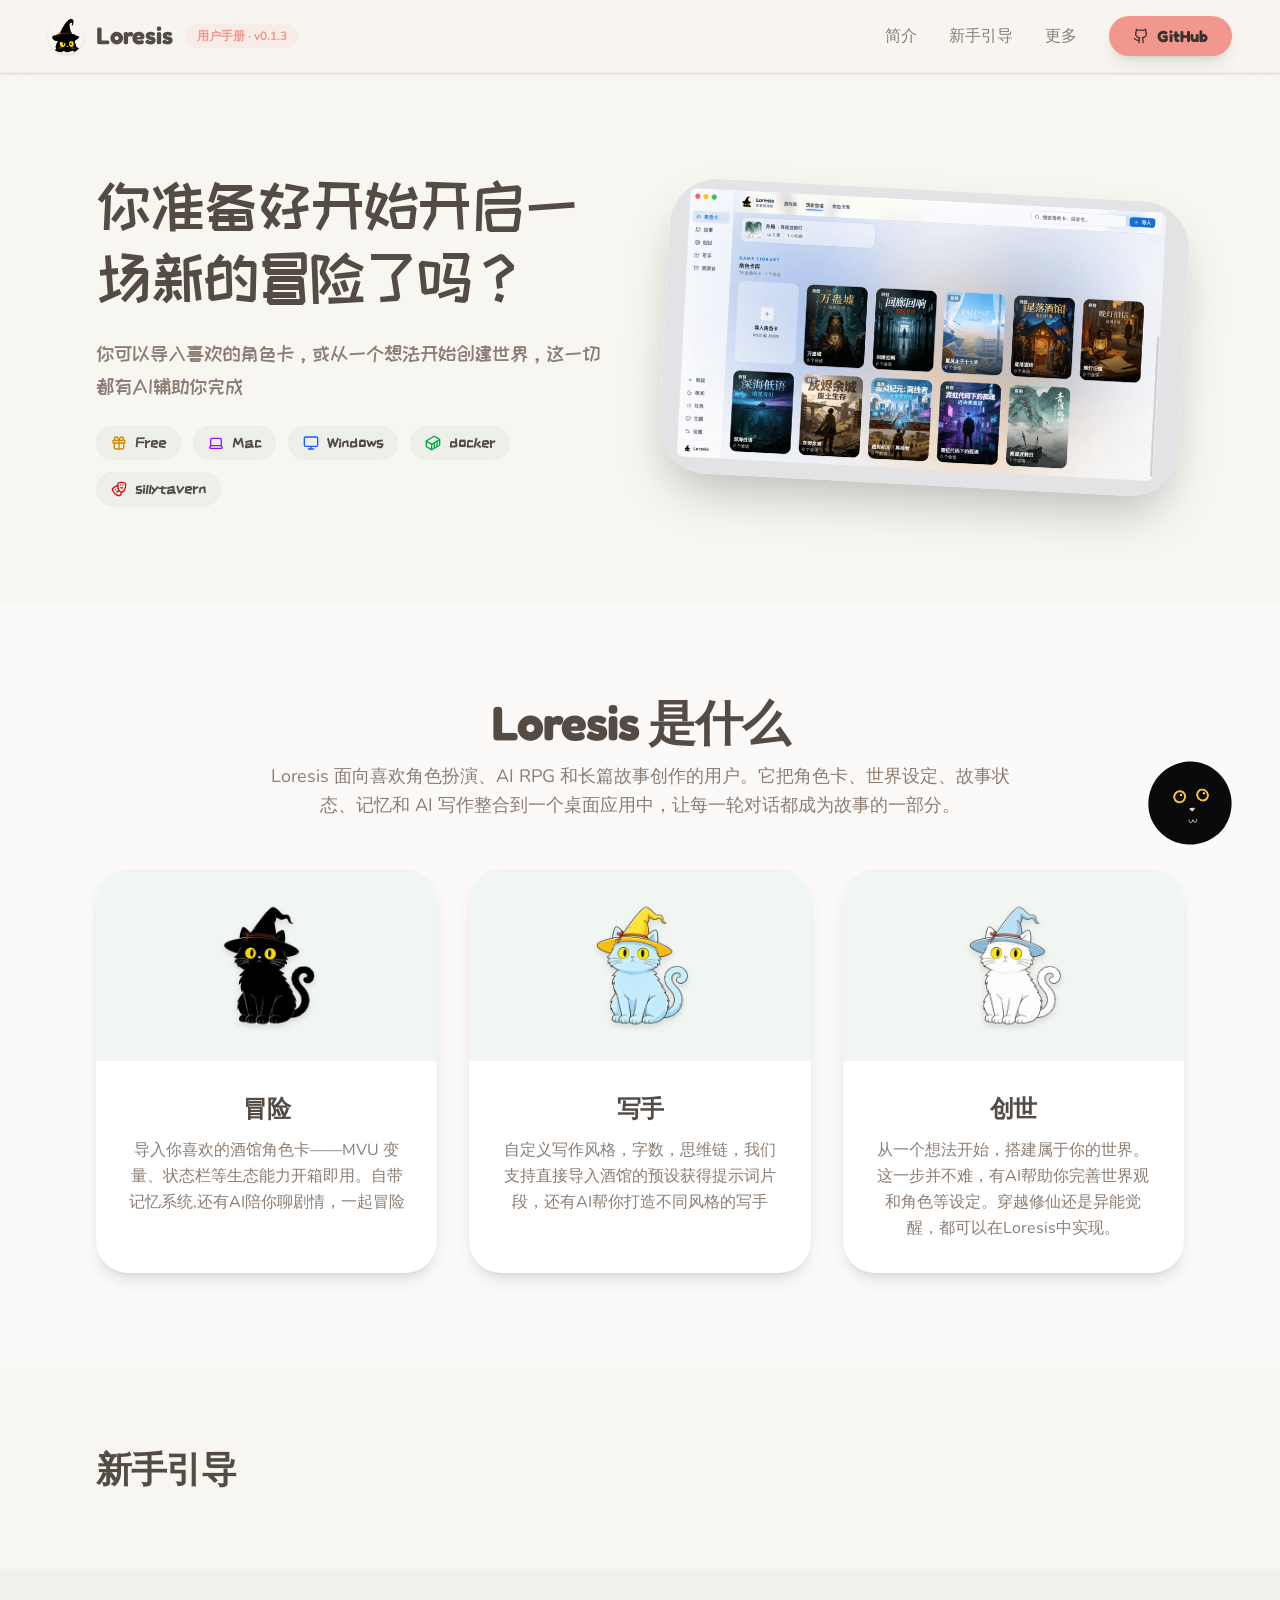
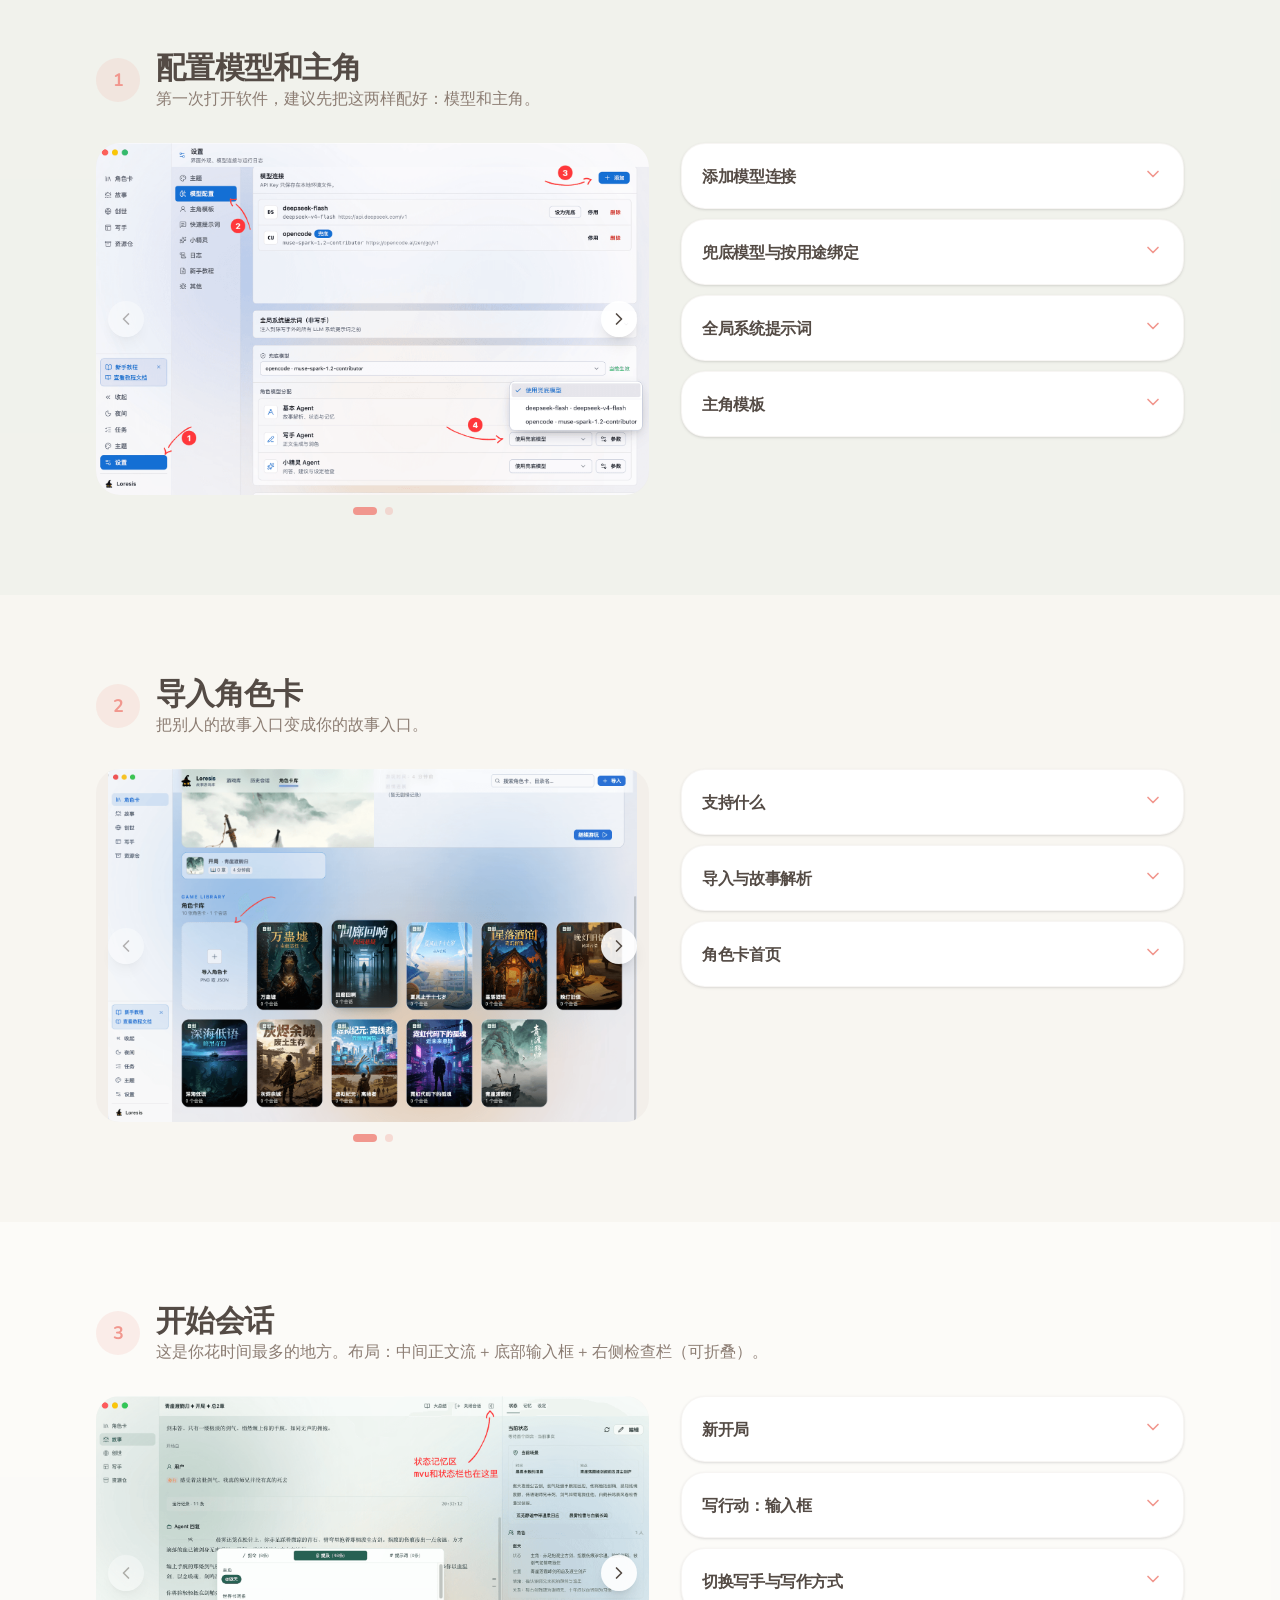
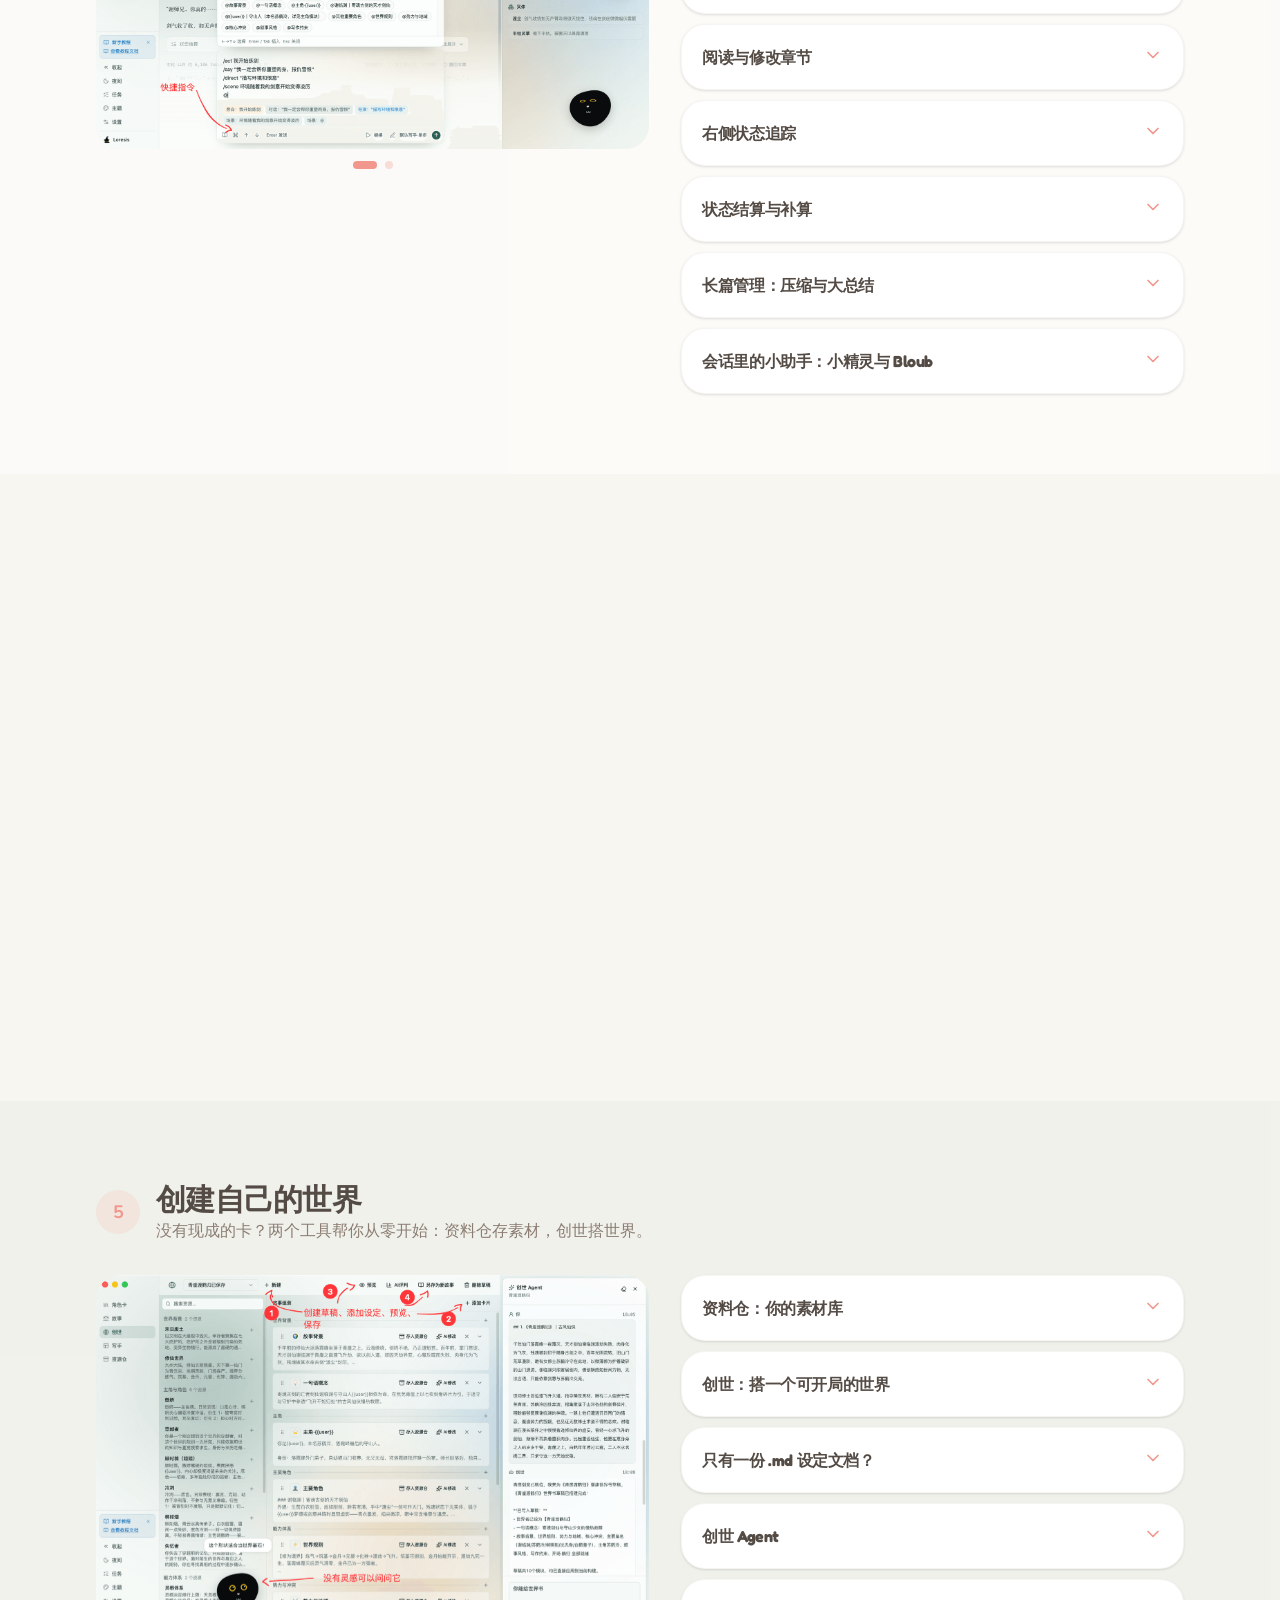
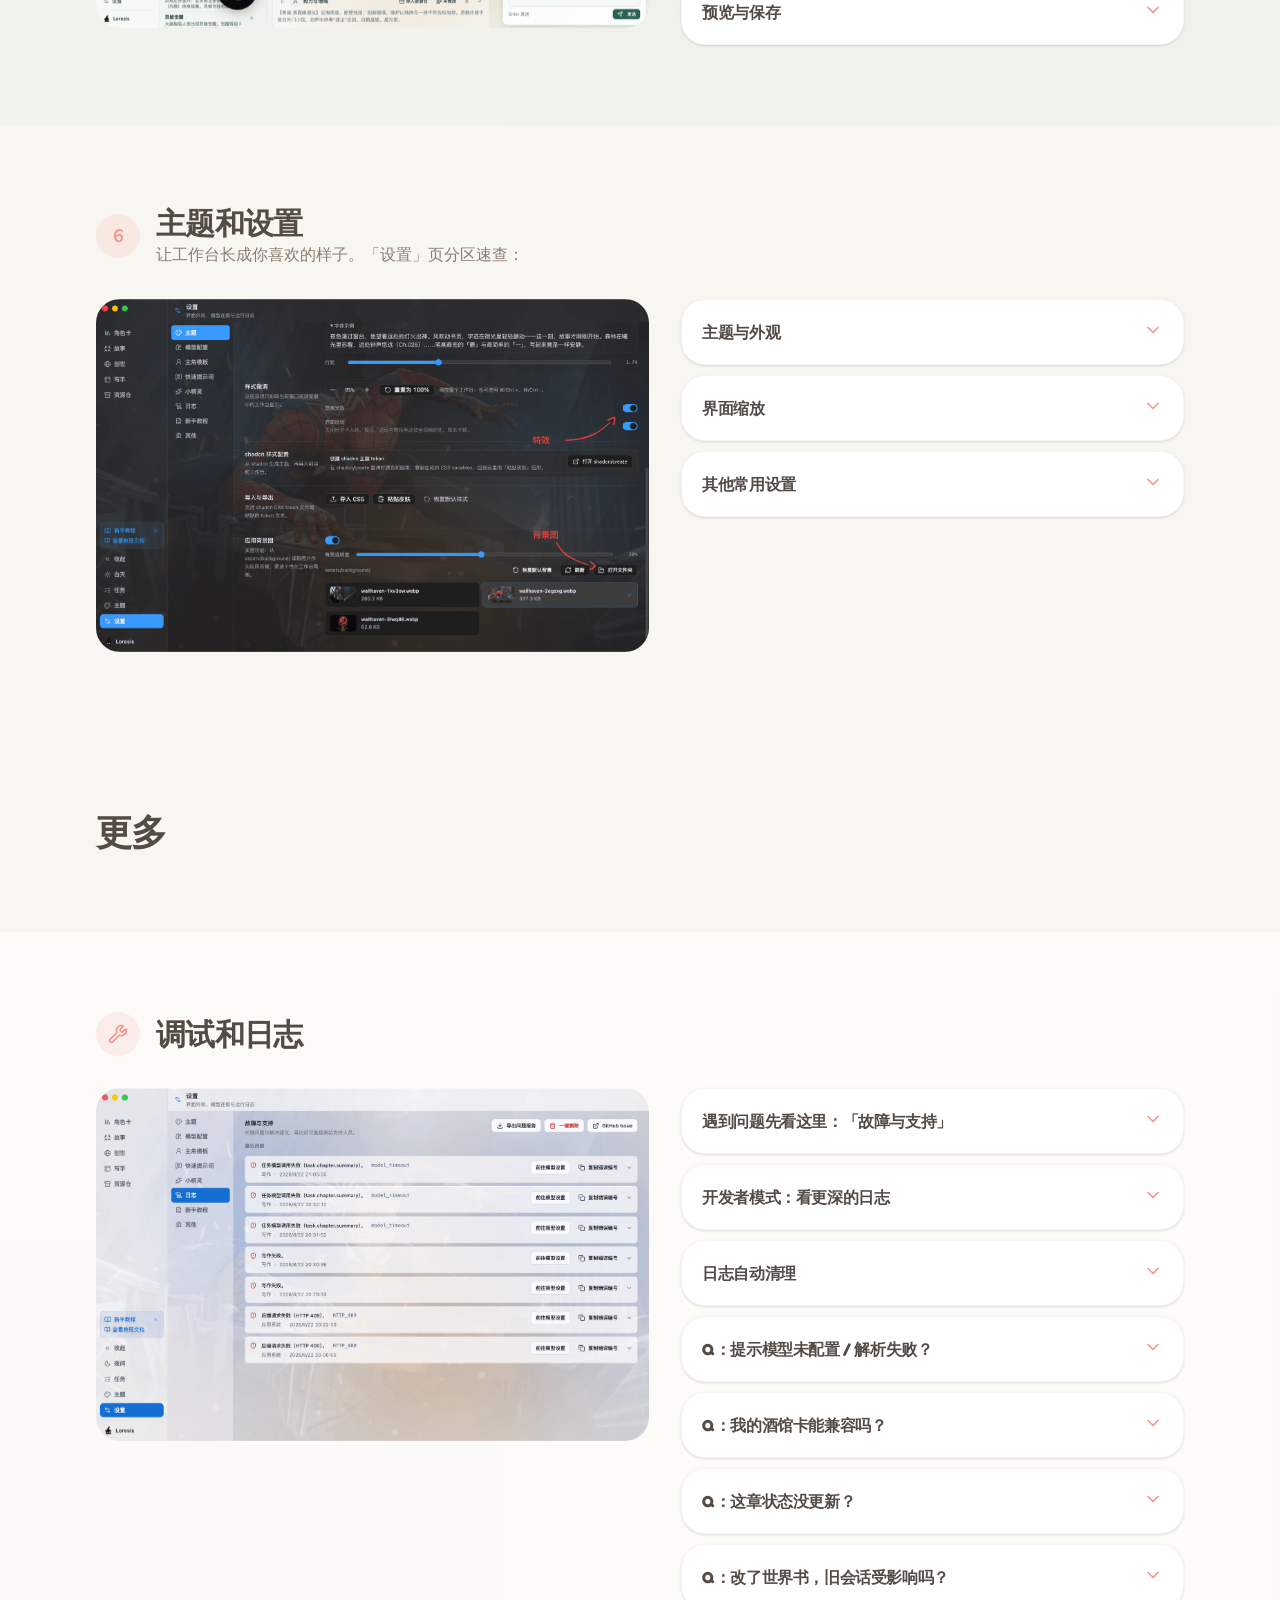
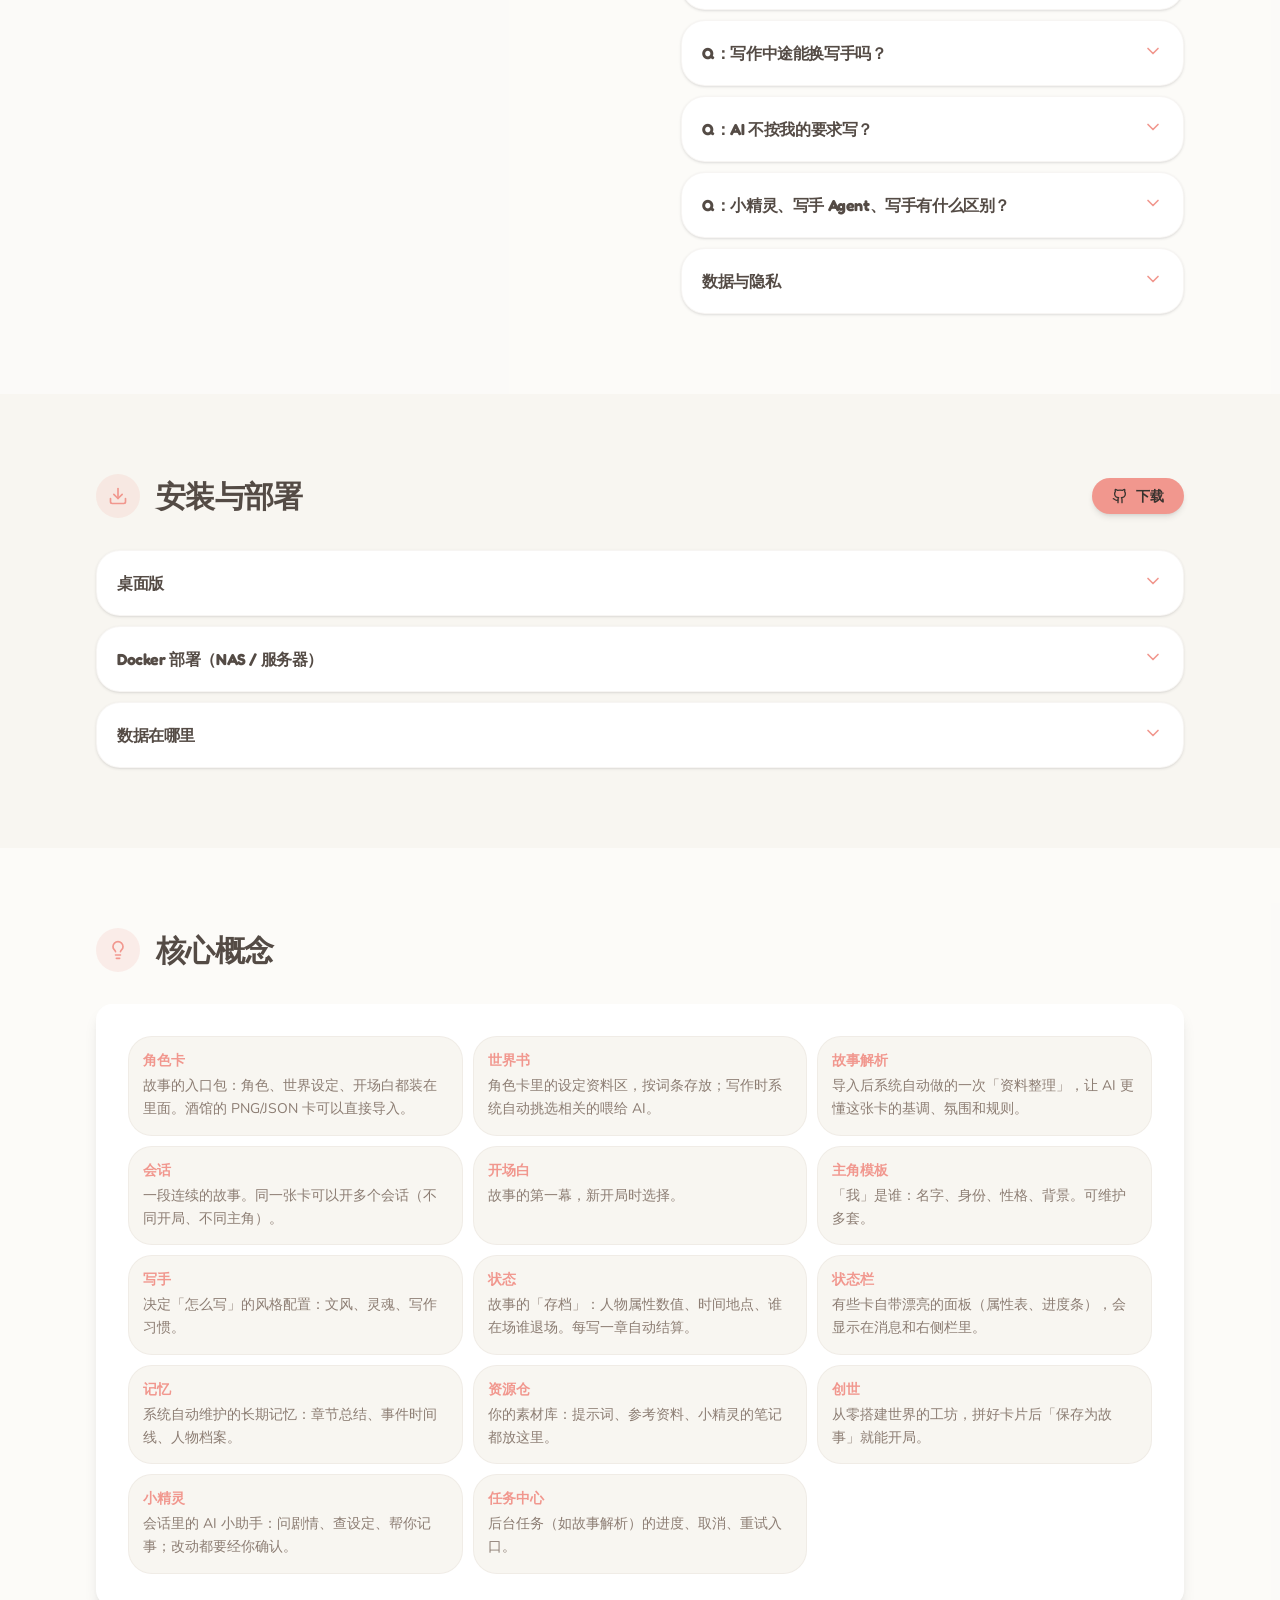
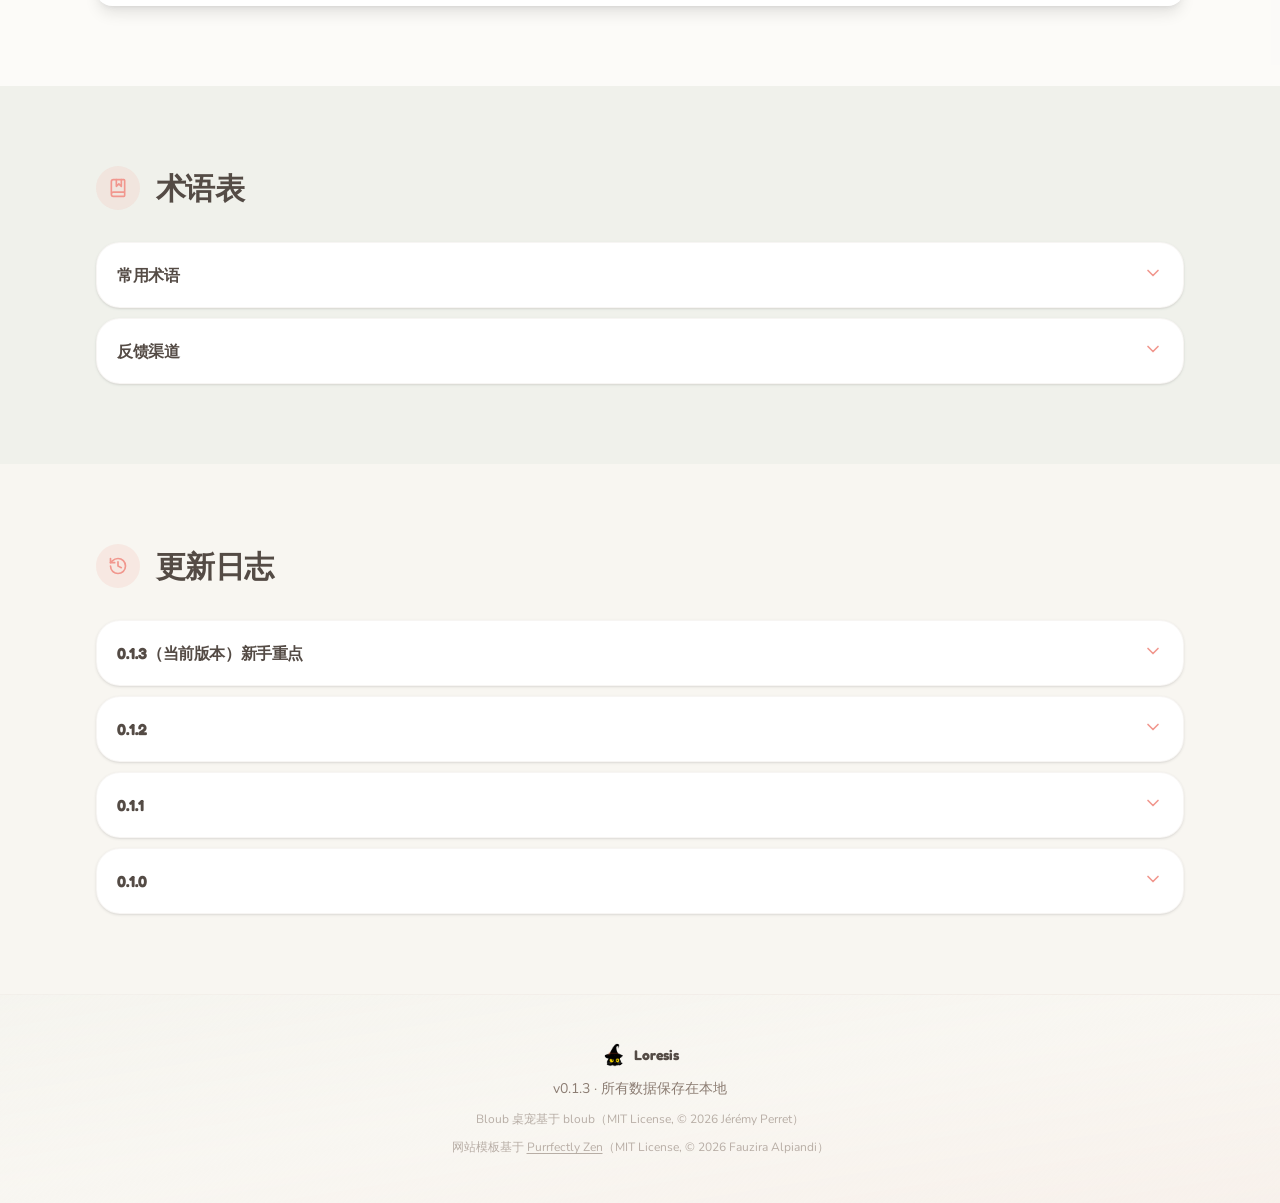
==== commit 8300c018: "move template attribution into main footer next to Bloub line" ====
--- a/Loresis/index.html
+++ b/Loresis/index.html
@@ -1 +1 @@
-<!DOCTYPE html><html lang="zh-CN"> <head><meta charset="UTF-8"><meta name="viewport" content="width=device-width, initial-scale=1.0"><meta name="description" content="Loresis 是一个运行在你自己电脑上的 AI 角色扮演与故事创作工作台。每一轮对话都会成为故事的一部分，并被系统记住。"><meta name="theme-color" content="#E8A598"><link rel="icon" type="image/png" href="/Loresis/icons/icon.png"><link rel="canonical" href="/"><title>Loresis - AI 角色扮演与故事创作工作台 · 用户手册</title><link rel="preconnect" href="https://fonts.googleapis.com"><link rel="preconnect" href="https://fonts.gstatic.com" crossorigin><link href="https://fonts.googleapis.com/css2?family=Fredoka:wght@300..700&family=Nunito:ital,wght@0,200..1000;1,200..1000&family=Patrick+Hand&family=ZCOOL+KuaiLe&display=swap" rel="stylesheet"><script type="application/ld+json">{"@context":"https://schema.org","@type":"WebApplication","name":"Purrfectly Zen","description":"Cat-inspired meditation and mindfulness application","applicationCategory":"HealthApplication","operatingSystem":"Web","offers":{"@type":"Offer","price":"0","priceCurrency":"USD"}}</script><link rel="stylesheet" href="/Loresis/_astro/about.DUybV3-E.css"></head> <body>  <style>astro-island,astro-slot,astro-static-slot{display:contents}</style><script>(()=>{var e=async t=>{await(await t())()};(self.Astro||(self.Astro={})).load=e;window.dispatchEvent(new Event("astro:load"));})();</script><script>(()=>{var A=Object.defineProperty;var g=(i,o,a)=>o in i?A(i,o,{enumerable:!0,configurable:!0,writable:!0,value:a}):i[o]=a;var d=(i,o,a)=>g(i,typeof o!="symbol"?o+"":o,a);{let i={0:t=>m(t),1:t=>a(t),2:t=>new RegExp(t),3:t=>new Date(t),4:t=>new Map(a(t)),5:t=>new Set(a(t)),6:t=>BigInt(t),7:t=>new URL(t),8:t=>new Uint8Array(t),9:t=>new Uint16Array(t),10:t=>new Uint32Array(t),11:t=>1/0*t},o=t=>{let[l,e]=t;return l in i?i[l](e):void 0},a=t=>t.map(o),m=t=>typeof t!="object"||t===null?t:Object.fromEntries(Object.entries(t).map(([l,e])=>[l,o(e)]));class y extends HTMLElement{constructor(){super(...arguments);d(this,"Component");d(this,"hydrator");d(this,"hydrate",async()=>{var b;if(!this.hydrator||!this.isConnected)return;let e=(b=this.parentElement)==null?void 0:b.closest("astro-island[ssr]");if(e){e.addEventListener("astro:hydrate",this.hydrate,{once:!0});return}let c=this.querySelectorAll("astro-slot"),n={},h=this.querySelectorAll("template[data-astro-template]");for(let r of h){let s=r.closest(this.tagName);s!=null&&s.isSameNode(this)&&(n[r.getAttribute("data-astro-template")||"default"]=r.innerHTML,r.remove())}for(let r of c){let s=r.closest(this.tagName);s!=null&&s.isSameNode(this)&&(n[r.getAttribute("name")||"default"]=r.innerHTML)}let p;try{p=this.hasAttribute("props")?m(JSON.parse(this.getAttribute("props"))):{}}catch(r){let s=this.getAttribute("component-url")||"<unknown>",v=this.getAttribute("component-export");throw v&&(s+=` (export ${v})`),console.error(`[hydrate] Error parsing props for component ${s}`,this.getAttribute("props"),r),r}let u;await this.hydrator(this)(this.Component,p,n,{client:this.getAttribute("client")}),this.removeAttribute("ssr"),this.dispatchEvent(new CustomEvent("astro:hydrate"))});d(this,"unmount",()=>{this.isConnected||this.dispatchEvent(new CustomEvent("astro:unmount"))})}disconnectedCallback(){document.removeEventListener("astro:after-swap",this.unmount),document.addEventListener("astro:after-swap",this.unmount,{once:!0})}connectedCallback(){if(!this.hasAttribute("await-children")||document.readyState==="interactive"||document.readyState==="complete")this.childrenConnectedCallback();else{let e=()=>{document.removeEventListener("DOMContentLoaded",e),c.disconnect(),this.childrenConnectedCallback()},c=new MutationObserver(()=>{var n;((n=this.lastChild)==null?void 0:n.nodeType)===Node.COMMENT_NODE&&this.lastChild.nodeValue==="astro:end"&&(this.lastChild.remove(),e())});c.observe(this,{childList:!0}),document.addEventListener("DOMContentLoaded",e)}}async childrenConnectedCallback(){let e=this.getAttribute("before-hydration-url");e&&await import(e),this.start()}async start(){let e=JSON.parse(this.getAttribute("opts")),c=this.getAttribute("client");if(Astro[c]===void 0){window.addEventListener(`astro:${c}`,()=>this.start(),{once:!0});return}try{await Astro[c](async()=>{let n=this.getAttribute("renderer-url"),[h,{default:p}]=await Promise.all([import(this.getAttribute("component-url")),n?import(n):()=>()=>{}]),u=this.getAttribute("component-export")||"default";if(!u.includes("."))this.Component=h[u];else{this.Component=h;for(let f of u.split("."))this.Component=this.Component[f]}return this.hydrator=p,this.hydrate},e,this)}catch(n){console.error(`[astro-island] Error hydrating ${this.getAttribute("component-url")}`,n)}}attributeChangedCallback(){this.hydrate()}}d(y,"observedAttributes",["props"]),customElements.get("astro-island")||customElements.define("astro-island",y)}})();</script><astro-island uid="Z3vtxR" prefix="r1" component-url="/Loresis/_astro/ManualHome.BMdpD7ta.js" component-export="default" renderer-url="/Loresis/_astro/client.BlZe1zq3.js" props="{}" ssr client="load" opts="{&quot;name&quot;:&quot;ManualHome&quot;,&quot;value&quot;:true}" await-children><link rel="preload" as="image" href="/Loresis/icons/icon.png"/><link rel="preload" as="image" href="/Loresis/_astro/hero.GRxRDYw4.png"/><link rel="preload" as="image" href="/Loresis/_astro/%E9%BB%91%E8%89%B2%E5%8E%9F%E5%9E%8B.CmG_S5fn.png"/><link rel="preload" as="image" href="/Loresis/_astro/%E8%93%9D%E8%89%B2%E5%8E%9F%E5%9E%8B.D81BTw0Q.png"/><link rel="preload" as="image" href="/Loresis/_astro/%E7%99%BD%E8%89%B2%E5%8E%9F%E5%9E%8B.BMNDOplh.png"/><div class="bg-background selection:bg-primary/20 selection:text-primary-foreground min-h-screen"><nav class="bg-background/80 border-border/40 relative sticky top-0 z-50 flex w-full items-center justify-between border-b px-6 py-4 shadow-sm backdrop-blur-lg md:px-12"><a href="/Loresis/" class="text-primary flex items-center gap-3 transition-opacity hover:opacity-80"><img src="/Loresis/icons/icon.png" alt="Loresis" class="h-9 w-9 rounded-xl shadow-sm"/><span class="font-heading text-foreground text-2xl font-bold">Loresis</span><span class="bg-primary/10 text-primary hidden rounded-full px-3 py-1 text-xs font-bold sm:inline-block">用户手册 · v<!-- -->0.1.3</span></a><div class="hidden items-center gap-8 font-medium md:flex"><a href="#features" data-testid="link-preface" class="relative w-fit transition-colors text-muted-foreground hover:text-primary"><div>简介</div></a><a href="#guide" data-testid="link-guide" class="relative w-fit transition-colors text-muted-foreground hover:text-primary"><div>新手引导</div></a><a href="#more" data-testid="link-more" class="relative w-fit transition-colors text-muted-foreground hover:text-primary"><div>更多</div></a><a href="https://github.com/zhuoming2026/Loresis" target="_blank" rel="noreferrer"><button class="font-heading bg-primary text-primary-foreground hover:bg-primary/90 flex items-center gap-2 rounded-full px-6 py-2 font-bold shadow-lg transition-all hover:scale-105 hover:shadow-xl"><svg xmlns="http://www.w3.org/2000/svg" width="24" height="24" viewBox="0 0 24 24" fill="none" stroke="currentColor" stroke-width="2" stroke-linecap="round" stroke-linejoin="round" class="lucide lucide-github h-4 w-4" aria-hidden="true"><path d="M15 22v-4a4.8 4.8 0 0 0-1-3.5c3 0 6-2 6-5.5.08-1.25-.27-2.48-1-3.5.28-1.15.28-2.35 0-3.5 0 0-1 0-3 1.5-2.64-.5-5.36-.5-8 0C6 2 5 2 5 2c-.3 1.15-.3 2.35 0 3.5A5.403 5.403 0 0 0 4 9c0 3.5 3 5.5 6 5.5-.39.49-.68 1.05-.85 1.65-.17.6-.22 1.23-.15 1.85v4"></path><path d="M9 18c-4.51 2-5-2-7-2"></path></svg>GitHub</button></a></div><button class="text-foreground bg-primary/10 hover:bg-primary/25 rounded-full p-2 transition-colors md:hidden" data-testid="button-menu-toggle"><svg xmlns="http://www.w3.org/2000/svg" width="24" height="24" viewBox="0 0 24 24" fill="none" stroke="currentColor" stroke-width="2" stroke-linecap="round" stroke-linejoin="round" class="lucide lucide-menu" aria-hidden="true"><path d="M4 5h16"></path><path d="M4 12h16"></path><path d="M4 19h16"></path></svg></button></nav><section class="relative overflow-hidden px-6 py-16 md:px-12 md:py-24 lg:px-24"><div class="bg-primary/10 absolute top-[-10%] left-[-10%] -z-10 h-[500px] w-[500px] rounded-full blur-3xl"></div><div class="bg-accent/30 absolute right-[-5%] bottom-[10%] -z-10 h-[400px] w-[400px] rounded-full blur-3xl"></div><div class="relative z-10 mx-auto grid max-w-7xl items-center gap-10 lg:grid-cols-2 lg:gap-12"><div class="font-cute" style="opacity:0;transform:translateY(20px)"><h1 class="font-cute text-foreground mb-6 text-4xl leading-[1.2] font-normal md:text-6xl">你准备好开始开启一场新的冒险了吗？</h1><p class="text-muted-foreground max-w-xl text-lg leading-relaxed md:text-xl">你可以导入喜欢的角色卡，或从一个想法开始创建世界，这一切都有AI辅助你完成</p><div class="mt-6 flex flex-wrap gap-3" style="opacity:0"><div class="bg-secondary/30 border-border/40 flex items-center justify-center gap-2 rounded-full border px-3.5 py-1.5" style="opacity:0;transform:translateX(-10px)"><svg xmlns="http://www.w3.org/2000/svg" width="24" height="24" viewBox="0 0 24 24" fill="none" stroke="currentColor" stroke-width="2" stroke-linecap="round" stroke-linejoin="round" class="lucide lucide-gift h-4 w-4 flex-shrink-0 text-yellow-600" aria-hidden="true"><rect x="3" y="8" width="18" height="4" rx="1"></rect><path d="M12 8v13"></path><path d="M19 12v7a2 2 0 0 1-2 2H7a2 2 0 0 1-2-2v-7"></path><path d="M7.5 8a2.5 2.5 0 0 1 0-5A4.8 8 0 0 1 12 8a4.8 8 0 0 1 4.5-5 2.5 2.5 0 0 1 0 5"></path></svg><span class="text-foreground text-sm font-semibold">Free</span></div><div class="bg-secondary/30 border-border/40 flex items-center justify-center gap-2 rounded-full border px-3.5 py-1.5" style="opacity:0;transform:translateX(-10px)"><svg xmlns="http://www.w3.org/2000/svg" width="24" height="24" viewBox="0 0 24 24" fill="none" stroke="currentColor" stroke-width="2" stroke-linecap="round" stroke-linejoin="round" class="lucide lucide-laptop h-4 w-4 flex-shrink-0 text-purple-600" aria-hidden="true"><path d="M18 5a2 2 0 0 1 2 2v8.526a2 2 0 0 0 .212.897l1.068 2.127a1 1 0 0 1-.9 1.45H3.62a1 1 0 0 1-.9-1.45l1.068-2.127A2 2 0 0 0 4 15.526V7a2 2 0 0 1 2-2z"></path><path d="M20.054 15.987H3.946"></path></svg><span class="text-foreground text-sm font-semibold">Mac</span></div><div class="bg-secondary/30 border-border/40 flex items-center justify-center gap-2 rounded-full border px-3.5 py-1.5" style="opacity:0;transform:translateX(-10px)"><svg xmlns="http://www.w3.org/2000/svg" width="24" height="24" viewBox="0 0 24 24" fill="none" stroke="currentColor" stroke-width="2" stroke-linecap="round" stroke-linejoin="round" class="lucide lucide-monitor h-4 w-4 flex-shrink-0 text-blue-600" aria-hidden="true"><rect width="20" height="14" x="2" y="3" rx="2"></rect><line x1="8" x2="16" y1="21" y2="21"></line><line x1="12" x2="12" y1="17" y2="21"></line></svg><span class="text-foreground text-sm font-semibold">Windows</span></div><div class="bg-secondary/30 border-border/40 flex items-center justify-center gap-2 rounded-full border px-3.5 py-1.5" style="opacity:0;transform:translateX(-10px)"><svg xmlns="http://www.w3.org/2000/svg" width="24" height="24" viewBox="0 0 24 24" fill="none" stroke="currentColor" stroke-width="2" stroke-linecap="round" stroke-linejoin="round" class="lucide lucide-container h-4 w-4 flex-shrink-0 text-green-600" aria-hidden="true"><path d="M22 7.7c0-.6-.4-1.2-.8-1.5l-6.3-3.9a1.72 1.72 0 0 0-1.7 0l-10.3 6c-.5.2-.9.8-.9 1.4v6.6c0 .5.4 1.2.8 1.5l6.3 3.9a1.72 1.72 0 0 0 1.7 0l10.3-6c.5-.3.9-1 .9-1.5Z"></path><path d="M10 21.9V14L2.1 9.1"></path><path d="m10 14 11.9-6.9"></path><path d="M14 19.8v-8.1"></path><path d="M18 17.5V9.4"></path></svg><span class="text-foreground text-sm font-semibold">docker</span></div><div class="bg-secondary/30 border-border/40 flex items-center justify-center gap-2 rounded-full border px-3.5 py-1.5" style="opacity:0;transform:translateX(-10px)"><svg xmlns="http://www.w3.org/2000/svg" width="24" height="24" viewBox="0 0 24 24" fill="none" stroke="currentColor" stroke-width="2" stroke-linecap="round" stroke-linejoin="round" class="lucide lucide-drama h-4 w-4 flex-shrink-0 text-red-600" aria-hidden="true"><path d="M10 11h.01"></path><path d="M14 6h.01"></path><path d="M18 6h.01"></path><path d="M6.5 13.1h.01"></path><path d="M22 5c0 9-4 12-6 12s-6-3-6-12c0-2 2-3 6-3s6 1 6 3"></path><path d="M17.4 9.9c-.8.8-2 .8-2.8 0"></path><path d="M10.1 7.1C9 7.2 7.7 7.7 6 8.6c-3.5 2-4.7 3.9-3.7 5.6 4.5 7.8 9.5 8.4 11.2 7.4.9-.5 1.9-2.1 1.9-4.7"></path><path d="M9.1 16.5c.3-1.1 1.4-1.7 2.4-1.4"></path></svg><span class="text-foreground text-sm font-semibold">sillytavern</span></div></div></div><div class="relative z-10" style="opacity:0;transform:scale(0.85) rotate(5deg)"><img src="/Loresis/_astro/hero.GRxRDYw4.png" alt="Loresis 界面主视觉" class="h-auto w-full transform rounded-[3rem] shadow-2xl transition-transform duration-700 hover:rotate-0 md:rotate-3"/></div></div></section><section id="features" data-testid="manual-section-features" class="relative bg-white/50 px-6 py-24 md:px-12 lg:px-24"><div class="mx-auto max-w-7xl"><div class="mb-12 space-y-4 text-center"><h2 class="font-heading text-foreground text-4xl font-bold md:text-5xl">Loresis 是什么</h2><p class="text-muted-foreground mx-auto max-w-3xl text-lg leading-relaxed">Loresis 面向喜欢角色扮演、AI RPG 和长篇故事创作的用户。它把角色卡、世界设定、故事状态、记忆和 AI 写作整合到一个桌面应用中，让每一轮对话都成为故事的一部分。</p></div><div class="grid grid-cols-1 gap-8 md:grid-cols-3"><div data-testid="card-feature-冒险" style="opacity:0;transform:translateY(30px)"><div class="bg-card h-full overflow-hidden rounded-[2rem] border-none shadow-lg transition-shadow duration-300 hover:shadow-xl"><div class="bg-secondary/30 flex h-48 items-center justify-center p-8"><img src="/Loresis/_astro/%E9%BB%91%E8%89%B2%E5%8E%9F%E5%9E%8B.CmG_S5fn.png" alt="冒险" class="h-36 w-auto rounded-2xl object-contain drop-shadow-md"/></div><div class="flex flex-1 flex-col items-center p-8 text-center"><h3 class="font-heading text-foreground mb-3 text-2xl font-bold">冒险</h3><p class="text-muted-foreground leading-relaxed">导入你喜欢的酒馆角色卡——MVU 变量、状态栏等生态能力开箱即用。自带记忆系统,还有AI陪你聊剧情，一起冒险</p></div></div></div><div data-testid="card-feature-写手" style="opacity:0;transform:translateY(30px)"><div class="bg-card h-full overflow-hidden rounded-[2rem] border-none shadow-lg transition-shadow duration-300 hover:shadow-xl"><div class="bg-secondary/30 flex h-48 items-center justify-center p-8"><img src="/Loresis/_astro/%E8%93%9D%E8%89%B2%E5%8E%9F%E5%9E%8B.D81BTw0Q.png" alt="写手" class="h-36 w-auto rounded-2xl object-contain drop-shadow-md"/></div><div class="flex flex-1 flex-col items-center p-8 text-center"><h3 class="font-heading text-foreground mb-3 text-2xl font-bold">写手</h3><p class="text-muted-foreground leading-relaxed">自定义写作风格，字数，思维链，我们支持直接导入酒馆的预设获得提示词片段，还有AI帮你打造不同风格的写手</p></div></div></div><div data-testid="card-feature-创世" style="opacity:0;transform:translateY(30px)"><div class="bg-card h-full overflow-hidden rounded-[2rem] border-none shadow-lg transition-shadow duration-300 hover:shadow-xl"><div class="bg-secondary/30 flex h-48 items-center justify-center p-8"><img src="/Loresis/_astro/%E7%99%BD%E8%89%B2%E5%8E%9F%E5%9E%8B.BMNDOplh.png" alt="创世" class="h-36 w-auto rounded-2xl object-contain drop-shadow-md"/></div><div class="flex flex-1 flex-col items-center p-8 text-center"><h3 class="font-heading text-foreground mb-3 text-2xl font-bold">创世</h3><p class="text-muted-foreground leading-relaxed">从一个想法开始，搭建属于你的世界。这一步并不难，有AI帮助你完善世界观和角色等设定。穿越修仙还是异能觉醒，都可以在Loresis中实现。</p></div></div></div></div></div></section><section id="guide" data-testid="manual-section-guide" class="relative scroll-mt-24 px-6 py-16 md:px-12 md:py-20 lg:px-24 "><div class="mx-auto max-w-7xl"><h2 class="font-heading text-foreground text-3xl font-bold md:text-4xl">新手引导</h2></div></section><div style="opacity:0;transform:translateY(24px)"><section id="ch1" data-testid="manual-section-ch1" class="relative scroll-mt-24 px-6 py-16 md:px-12 md:py-20 lg:px-24 bg-secondary/20"><div class="mx-auto max-w-7xl"><div class="mb-8 flex items-center gap-4"><div class="bg-primary/15 text-primary flex h-11 w-11 flex-shrink-0 items-center justify-center rounded-full text-lg font-bold">1</div><div class="min-w-0 flex-1"><h2 class="font-heading text-foreground text-2xl font-bold md:text-3xl">配置模型和主角</h2><p class="text-muted-foreground mt-0.5">第一次打开软件，建议先把这两样配好：模型和主角。</p></div></div><div class="grid gap-8 lg:grid-cols-[1.1fr_1fr] lg:items-start"><div class="lg:sticky lg:top-28"><div><div class="relative"><div class="bg-muted/40 overflow-hidden rounded-xl"><div class="flex"><div class="min-w-0 flex-[0_0_100%]"><div class="flex aspect-[2570/1640] items-center justify-center"><img src="/Loresis/_astro/1-1.BqWzvf9p.png" alt="界面截图 1-1" loading="lazy" class="h-full w-full object-contain"/></div></div><div class="min-w-0 flex-[0_0_100%]"><div class="flex aspect-[2570/1640] items-center justify-center"><img src="/Loresis/_astro/1-2.BkZiQW2f.png" alt="界面截图 1-2" loading="lazy" class="h-full w-full object-contain"/></div></div></div></div><button disabled="" aria-label="上一张" class="bg-card/90 text-foreground hover:bg-card absolute top-1/2 left-3 flex h-9 w-9 -translate-y-1/2 items-center justify-center rounded-full shadow-lg transition-colors disabled:opacity-40"><svg xmlns="http://www.w3.org/2000/svg" width="24" height="24" viewBox="0 0 24 24" fill="none" stroke="currentColor" stroke-width="2" stroke-linecap="round" stroke-linejoin="round" class="lucide lucide-chevron-left h-5 w-5" aria-hidden="true"><path d="m15 18-6-6 6-6"></path></svg></button><button aria-label="下一张" class="bg-card/90 text-foreground hover:bg-card absolute top-1/2 right-3 flex h-9 w-9 -translate-y-1/2 items-center justify-center rounded-full shadow-lg transition-colors disabled:opacity-40"><svg xmlns="http://www.w3.org/2000/svg" width="24" height="24" viewBox="0 0 24 24" fill="none" stroke="currentColor" stroke-width="2" stroke-linecap="round" stroke-linejoin="round" class="lucide lucide-chevron-right h-5 w-5" aria-hidden="true"><path d="m9 18 6-6-6-6"></path></svg></button></div><div class="mt-3 flex justify-center gap-2"><button aria-label="跳到第 1 张" class="h-2 rounded-full transition-all bg-primary w-6"></button><button aria-label="跳到第 2 张" class="h-2 rounded-full transition-all bg-primary/30 w-2"></button></div></div></div><div class="space-y-2.5"><div class="border-border/40 bg-card overflow-hidden rounded-xl border shadow-sm"><button class="hover:bg-card/80 w-full p-4 text-left transition-colors sm:p-5"><div class="flex items-start justify-between gap-3"><h4 class="font-heading text-foreground font-bold">添加模型连接</h4><div class="text-primary flex-shrink-0"><svg xmlns="http://www.w3.org/2000/svg" width="24" height="24" viewBox="0 0 24 24" fill="none" stroke="currentColor" stroke-width="2" stroke-linecap="round" stroke-linejoin="round" class="lucide lucide-chevron-down h-5 w-5" aria-hidden="true"><path d="m6 9 6 6 6-6"></path></svg></div></div></button></div><div class="border-border/40 bg-card overflow-hidden rounded-xl border shadow-sm"><button class="hover:bg-card/80 w-full p-4 text-left transition-colors sm:p-5"><div class="flex items-start justify-between gap-3"><h4 class="font-heading text-foreground font-bold">兜底模型与按用途绑定</h4><div class="text-primary flex-shrink-0"><svg xmlns="http://www.w3.org/2000/svg" width="24" height="24" viewBox="0 0 24 24" fill="none" stroke="currentColor" stroke-width="2" stroke-linecap="round" stroke-linejoin="round" class="lucide lucide-chevron-down h-5 w-5" aria-hidden="true"><path d="m6 9 6 6 6-6"></path></svg></div></div></button></div><div class="border-border/40 bg-card overflow-hidden rounded-xl border shadow-sm"><button class="hover:bg-card/80 w-full p-4 text-left transition-colors sm:p-5"><div class="flex items-start justify-between gap-3"><h4 class="font-heading text-foreground font-bold">全局系统提示词</h4><div class="text-primary flex-shrink-0"><svg xmlns="http://www.w3.org/2000/svg" width="24" height="24" viewBox="0 0 24 24" fill="none" stroke="currentColor" stroke-width="2" stroke-linecap="round" stroke-linejoin="round" class="lucide lucide-chevron-down h-5 w-5" aria-hidden="true"><path d="m6 9 6 6 6-6"></path></svg></div></div></button></div><div class="border-border/40 bg-card overflow-hidden rounded-xl border shadow-sm"><button class="hover:bg-card/80 w-full p-4 text-left transition-colors sm:p-5"><div class="flex items-start justify-between gap-3"><h4 class="font-heading text-foreground font-bold">主角模板</h4><div class="text-primary flex-shrink-0"><svg xmlns="http://www.w3.org/2000/svg" width="24" height="24" viewBox="0 0 24 24" fill="none" stroke="currentColor" stroke-width="2" stroke-linecap="round" stroke-linejoin="round" class="lucide lucide-chevron-down h-5 w-5" aria-hidden="true"><path d="m6 9 6 6 6-6"></path></svg></div></div></button></div></div></div></div></section></div><div style="opacity:0;transform:translateY(24px)"><section id="ch2" data-testid="manual-section-ch2" class="relative scroll-mt-24 px-6 py-16 md:px-12 md:py-20 lg:px-24 "><div class="mx-auto max-w-7xl"><div class="mb-8 flex items-center gap-4"><div class="bg-primary/15 text-primary flex h-11 w-11 flex-shrink-0 items-center justify-center rounded-full text-lg font-bold">2</div><div class="min-w-0 flex-1"><h2 class="font-heading text-foreground text-2xl font-bold md:text-3xl">导入角色卡</h2><p class="text-muted-foreground mt-0.5">把别人的故事入口变成你的故事入口。</p></div></div><div class="grid gap-8 lg:grid-cols-[1.1fr_1fr] lg:items-start"><div class="lg:sticky lg:top-28"><div><div class="relative"><div class="bg-muted/40 overflow-hidden rounded-xl"><div class="flex"><div class="min-w-0 flex-[0_0_100%]"><div class="flex aspect-[2570/1640] items-center justify-center"><img src="/Loresis/_astro/2-1.BlBYrj1J.png" alt="界面截图 2-1" loading="lazy" class="h-full w-full object-contain"/></div></div><div class="min-w-0 flex-[0_0_100%]"><div class="flex aspect-[2570/1640] items-center justify-center"><img src="/Loresis/_astro/2-2.DgAOVO-7.png" alt="界面截图 2-2" loading="lazy" class="h-full w-full object-contain"/></div></div></div></div><button disabled="" aria-label="上一张" class="bg-card/90 text-foreground hover:bg-card absolute top-1/2 left-3 flex h-9 w-9 -translate-y-1/2 items-center justify-center rounded-full shadow-lg transition-colors disabled:opacity-40"><svg xmlns="http://www.w3.org/2000/svg" width="24" height="24" viewBox="0 0 24 24" fill="none" stroke="currentColor" stroke-width="2" stroke-linecap="round" stroke-linejoin="round" class="lucide lucide-chevron-left h-5 w-5" aria-hidden="true"><path d="m15 18-6-6 6-6"></path></svg></button><button aria-label="下一张" class="bg-card/90 text-foreground hover:bg-card absolute top-1/2 right-3 flex h-9 w-9 -translate-y-1/2 items-center justify-center rounded-full shadow-lg transition-colors disabled:opacity-40"><svg xmlns="http://www.w3.org/2000/svg" width="24" height="24" viewBox="0 0 24 24" fill="none" stroke="currentColor" stroke-width="2" stroke-linecap="round" stroke-linejoin="round" class="lucide lucide-chevron-right h-5 w-5" aria-hidden="true"><path d="m9 18 6-6-6-6"></path></svg></button></div><div class="mt-3 flex justify-center gap-2"><button aria-label="跳到第 1 张" class="h-2 rounded-full transition-all bg-primary w-6"></button><button aria-label="跳到第 2 张" class="h-2 rounded-full transition-all bg-primary/30 w-2"></button></div></div></div><div class="space-y-2.5"><div class="border-border/40 bg-card overflow-hidden rounded-xl border shadow-sm"><button class="hover:bg-card/80 w-full p-4 text-left transition-colors sm:p-5"><div class="flex items-start justify-between gap-3"><h4 class="font-heading text-foreground font-bold">支持什么</h4><div class="text-primary flex-shrink-0"><svg xmlns="http://www.w3.org/2000/svg" width="24" height="24" viewBox="0 0 24 24" fill="none" stroke="currentColor" stroke-width="2" stroke-linecap="round" stroke-linejoin="round" class="lucide lucide-chevron-down h-5 w-5" aria-hidden="true"><path d="m6 9 6 6 6-6"></path></svg></div></div></button></div><div class="border-border/40 bg-card overflow-hidden rounded-xl border shadow-sm"><button class="hover:bg-card/80 w-full p-4 text-left transition-colors sm:p-5"><div class="flex items-start justify-between gap-3"><h4 class="font-heading text-foreground font-bold">导入与故事解析</h4><div class="text-primary flex-shrink-0"><svg xmlns="http://www.w3.org/2000/svg" width="24" height="24" viewBox="0 0 24 24" fill="none" stroke="currentColor" stroke-width="2" stroke-linecap="round" stroke-linejoin="round" class="lucide lucide-chevron-down h-5 w-5" aria-hidden="true"><path d="m6 9 6 6 6-6"></path></svg></div></div></button></div><div class="border-border/40 bg-card overflow-hidden rounded-xl border shadow-sm"><button class="hover:bg-card/80 w-full p-4 text-left transition-colors sm:p-5"><div class="flex items-start justify-between gap-3"><h4 class="font-heading text-foreground font-bold">角色卡首页</h4><div class="text-primary flex-shrink-0"><svg xmlns="http://www.w3.org/2000/svg" width="24" height="24" viewBox="0 0 24 24" fill="none" stroke="currentColor" stroke-width="2" stroke-linecap="round" stroke-linejoin="round" class="lucide lucide-chevron-down h-5 w-5" aria-hidden="true"><path d="m6 9 6 6 6-6"></path></svg></div></div></button></div></div></div></div></section></div><div style="opacity:0;transform:translateY(24px)"><section id="ch3" data-testid="manual-section-ch3" class="relative scroll-mt-24 px-6 py-16 md:px-12 md:py-20 lg:px-24 bg-white/50"><div class="mx-auto max-w-7xl"><div class="mb-8 flex items-center gap-4"><div class="bg-primary/15 text-primary flex h-11 w-11 flex-shrink-0 items-center justify-center rounded-full text-lg font-bold">3</div><div class="min-w-0 flex-1"><h2 class="font-heading text-foreground text-2xl font-bold md:text-3xl">开始会话</h2><p class="text-muted-foreground mt-0.5">这是你花时间最多的地方。布局：中间正文流 + 底部输入框 + 右侧检查栏（可折叠）。</p></div></div><div class="grid gap-8 lg:grid-cols-[1.1fr_1fr] lg:items-start"><div class="lg:sticky lg:top-28"><div><div class="relative"><div class="bg-muted/40 overflow-hidden rounded-xl"><div class="flex"><div class="min-w-0 flex-[0_0_100%]"><div class="flex aspect-[2570/1640] items-center justify-center"><img src="/Loresis/_astro/3-1.DwOVDJyr.png" alt="界面截图 3-1" loading="lazy" class="h-full w-full object-contain"/></div></div><div class="min-w-0 flex-[0_0_100%]"><div class="flex aspect-[2570/1640] items-center justify-center"><img src="/Loresis/_astro/3-2.lJkMyiZU.png" alt="界面截图 3-2" loading="lazy" class="h-full w-full object-contain"/></div></div></div></div><button disabled="" aria-label="上一张" class="bg-card/90 text-foreground hover:bg-card absolute top-1/2 left-3 flex h-9 w-9 -translate-y-1/2 items-center justify-center rounded-full shadow-lg transition-colors disabled:opacity-40"><svg xmlns="http://www.w3.org/2000/svg" width="24" height="24" viewBox="0 0 24 24" fill="none" stroke="currentColor" stroke-width="2" stroke-linecap="round" stroke-linejoin="round" class="lucide lucide-chevron-left h-5 w-5" aria-hidden="true"><path d="m15 18-6-6 6-6"></path></svg></button><button aria-label="下一张" class="bg-card/90 text-foreground hover:bg-card absolute top-1/2 right-3 flex h-9 w-9 -translate-y-1/2 items-center justify-center rounded-full shadow-lg transition-colors disabled:opacity-40"><svg xmlns="http://www.w3.org/2000/svg" width="24" height="24" viewBox="0 0 24 24" fill="none" stroke="currentColor" stroke-width="2" stroke-linecap="round" stroke-linejoin="round" class="lucide lucide-chevron-right h-5 w-5" aria-hidden="true"><path d="m9 18 6-6-6-6"></path></svg></button></div><div class="mt-3 flex justify-center gap-2"><button aria-label="跳到第 1 张" class="h-2 rounded-full transition-all bg-primary w-6"></button><button aria-label="跳到第 2 张" class="h-2 rounded-full transition-all bg-primary/30 w-2"></button></div></div></div><div class="space-y-2.5"><div class="border-border/40 bg-card overflow-hidden rounded-xl border shadow-sm"><button class="hover:bg-card/80 w-full p-4 text-left transition-colors sm:p-5"><div class="flex items-start justify-between gap-3"><h4 class="font-heading text-foreground font-bold">新开局</h4><div class="text-primary flex-shrink-0"><svg xmlns="http://www.w3.org/2000/svg" width="24" height="24" viewBox="0 0 24 24" fill="none" stroke="currentColor" stroke-width="2" stroke-linecap="round" stroke-linejoin="round" class="lucide lucide-chevron-down h-5 w-5" aria-hidden="true"><path d="m6 9 6 6 6-6"></path></svg></div></div></button></div><div class="border-border/40 bg-card overflow-hidden rounded-xl border shadow-sm"><button class="hover:bg-card/80 w-full p-4 text-left transition-colors sm:p-5"><div class="flex items-start justify-between gap-3"><h4 class="font-heading text-foreground font-bold">写行动：输入框</h4><div class="text-primary flex-shrink-0"><svg xmlns="http://www.w3.org/2000/svg" width="24" height="24" viewBox="0 0 24 24" fill="none" stroke="currentColor" stroke-width="2" stroke-linecap="round" stroke-linejoin="round" class="lucide lucide-chevron-down h-5 w-5" aria-hidden="true"><path d="m6 9 6 6 6-6"></path></svg></div></div></button></div><div class="border-border/40 bg-card overflow-hidden rounded-xl border shadow-sm"><button class="hover:bg-card/80 w-full p-4 text-left transition-colors sm:p-5"><div class="flex items-start justify-between gap-3"><h4 class="font-heading text-foreground font-bold">切换写手与写作方式</h4><div class="text-primary flex-shrink-0"><svg xmlns="http://www.w3.org/2000/svg" width="24" height="24" viewBox="0 0 24 24" fill="none" stroke="currentColor" stroke-width="2" stroke-linecap="round" stroke-linejoin="round" class="lucide lucide-chevron-down h-5 w-5" aria-hidden="true"><path d="m6 9 6 6 6-6"></path></svg></div></div></button></div><div class="border-border/40 bg-card overflow-hidden rounded-xl border shadow-sm"><button class="hover:bg-card/80 w-full p-4 text-left transition-colors sm:p-5"><div class="flex items-start justify-between gap-3"><h4 class="font-heading text-foreground font-bold">阅读与修改章节</h4><div class="text-primary flex-shrink-0"><svg xmlns="http://www.w3.org/2000/svg" width="24" height="24" viewBox="0 0 24 24" fill="none" stroke="currentColor" stroke-width="2" stroke-linecap="round" stroke-linejoin="round" class="lucide lucide-chevron-down h-5 w-5" aria-hidden="true"><path d="m6 9 6 6 6-6"></path></svg></div></div></button></div><div class="border-border/40 bg-card overflow-hidden rounded-xl border shadow-sm"><button class="hover:bg-card/80 w-full p-4 text-left transition-colors sm:p-5"><div class="flex items-start justify-between gap-3"><h4 class="font-heading text-foreground font-bold">右侧状态追踪</h4><div class="text-primary flex-shrink-0"><svg xmlns="http://www.w3.org/2000/svg" width="24" height="24" viewBox="0 0 24 24" fill="none" stroke="currentColor" stroke-width="2" stroke-linecap="round" stroke-linejoin="round" class="lucide lucide-chevron-down h-5 w-5" aria-hidden="true"><path d="m6 9 6 6 6-6"></path></svg></div></div></button></div><div class="border-border/40 bg-card overflow-hidden rounded-xl border shadow-sm"><button class="hover:bg-card/80 w-full p-4 text-left transition-colors sm:p-5"><div class="flex items-start justify-between gap-3"><h4 class="font-heading text-foreground font-bold">状态结算与补算</h4><div class="text-primary flex-shrink-0"><svg xmlns="http://www.w3.org/2000/svg" width="24" height="24" viewBox="0 0 24 24" fill="none" stroke="currentColor" stroke-width="2" stroke-linecap="round" stroke-linejoin="round" class="lucide lucide-chevron-down h-5 w-5" aria-hidden="true"><path d="m6 9 6 6 6-6"></path></svg></div></div></button></div><div class="border-border/40 bg-card overflow-hidden rounded-xl border shadow-sm"><button class="hover:bg-card/80 w-full p-4 text-left transition-colors sm:p-5"><div class="flex items-start justify-between gap-3"><h4 class="font-heading text-foreground font-bold">长篇管理：压缩与大总结</h4><div class="text-primary flex-shrink-0"><svg xmlns="http://www.w3.org/2000/svg" width="24" height="24" viewBox="0 0 24 24" fill="none" stroke="currentColor" stroke-width="2" stroke-linecap="round" stroke-linejoin="round" class="lucide lucide-chevron-down h-5 w-5" aria-hidden="true"><path d="m6 9 6 6 6-6"></path></svg></div></div></button></div><div class="border-border/40 bg-card overflow-hidden rounded-xl border shadow-sm"><button class="hover:bg-card/80 w-full p-4 text-left transition-colors sm:p-5"><div class="flex items-start justify-between gap-3"><h4 class="font-heading text-foreground font-bold">会话里的小助手：小精灵与 Bloub</h4><div class="text-primary flex-shrink-0"><svg xmlns="http://www.w3.org/2000/svg" width="24" height="24" viewBox="0 0 24 24" fill="none" stroke="currentColor" stroke-width="2" stroke-linecap="round" stroke-linejoin="round" class="lucide lucide-chevron-down h-5 w-5" aria-hidden="true"><path d="m6 9 6 6 6-6"></path></svg></div></div></button></div></div></div></div></section></div><div style="opacity:0;transform:translateY(24px)"><section id="ch4" data-testid="manual-section-ch4" class="relative scroll-mt-24 px-6 py-16 md:px-12 md:py-20 lg:px-24 "><div class="mx-auto max-w-7xl"><div class="mb-8 flex items-center gap-4"><div class="bg-primary/15 text-primary flex h-11 w-11 flex-shrink-0 items-center justify-center rounded-full text-lg font-bold">4</div><div class="min-w-0 flex-1"><h2 class="font-heading text-foreground text-2xl font-bold md:text-3xl">定制写手</h2><p class="text-muted-foreground mt-0.5">写手决定「怎么写」：同一个故事，换个写手就是另一种笔触。</p></div></div><div class="grid gap-8 lg:grid-cols-[1.1fr_1fr] lg:items-start"><div class="lg:sticky lg:top-28"><div><div class="relative"><div class="bg-muted/40 overflow-hidden rounded-xl"><div class="flex"><div class="min-w-0 flex-[0_0_100%]"><div class="flex aspect-[2570/1640] items-center justify-center"><img src="/Loresis/_astro/4-1.k7iqKYMy.png" alt="界面截图 4-1" loading="lazy" class="h-full w-full object-contain"/></div></div><div class="min-w-0 flex-[0_0_100%]"><div class="flex aspect-[2570/1640] items-center justify-center"><img src="/Loresis/_astro/4-2.BIOiHRTs.png" alt="界面截图 4-2" loading="lazy" class="h-full w-full object-contain"/></div></div></div></div><button disabled="" aria-label="上一张" class="bg-card/90 text-foreground hover:bg-card absolute top-1/2 left-3 flex h-9 w-9 -translate-y-1/2 items-center justify-center rounded-full shadow-lg transition-colors disabled:opacity-40"><svg xmlns="http://www.w3.org/2000/svg" width="24" height="24" viewBox="0 0 24 24" fill="none" stroke="currentColor" stroke-width="2" stroke-linecap="round" stroke-linejoin="round" class="lucide lucide-chevron-left h-5 w-5" aria-hidden="true"><path d="m15 18-6-6 6-6"></path></svg></button><button aria-label="下一张" class="bg-card/90 text-foreground hover:bg-card absolute top-1/2 right-3 flex h-9 w-9 -translate-y-1/2 items-center justify-center rounded-full shadow-lg transition-colors disabled:opacity-40"><svg xmlns="http://www.w3.org/2000/svg" width="24" height="24" viewBox="0 0 24 24" fill="none" stroke="currentColor" stroke-width="2" stroke-linecap="round" stroke-linejoin="round" class="lucide lucide-chevron-right h-5 w-5" aria-hidden="true"><path d="m9 18 6-6-6-6"></path></svg></button></div><div class="mt-3 flex justify-center gap-2"><button aria-label="跳到第 1 张" class="h-2 rounded-full transition-all bg-primary w-6"></button><button aria-label="跳到第 2 张" class="h-2 rounded-full transition-all bg-primary/30 w-2"></button></div></div></div><div class="space-y-2.5"><div class="border-border/40 bg-card overflow-hidden rounded-xl border shadow-sm"><button class="hover:bg-card/80 w-full p-4 text-left transition-colors sm:p-5"><div class="flex items-start justify-between gap-3"><h4 class="font-heading text-foreground font-bold">写手的构成</h4><div class="text-primary flex-shrink-0"><svg xmlns="http://www.w3.org/2000/svg" width="24" height="24" viewBox="0 0 24 24" fill="none" stroke="currentColor" stroke-width="2" stroke-linecap="round" stroke-linejoin="round" class="lucide lucide-chevron-down h-5 w-5" aria-hidden="true"><path d="m6 9 6 6 6-6"></path></svg></div></div></button></div><div class="border-border/40 bg-card overflow-hidden rounded-xl border shadow-sm"><button class="hover:bg-card/80 w-full p-4 text-left transition-colors sm:p-5"><div class="flex items-start justify-between gap-3"><h4 class="font-heading text-foreground font-bold">新建与管理</h4><div class="text-primary flex-shrink-0"><svg xmlns="http://www.w3.org/2000/svg" width="24" height="24" viewBox="0 0 24 24" fill="none" stroke="currentColor" stroke-width="2" stroke-linecap="round" stroke-linejoin="round" class="lucide lucide-chevron-down h-5 w-5" aria-hidden="true"><path d="m6 9 6 6 6-6"></path></svg></div></div></button></div><div class="border-border/40 bg-card overflow-hidden rounded-xl border shadow-sm"><button class="hover:bg-card/80 w-full p-4 text-left transition-colors sm:p-5"><div class="flex items-start justify-between gap-3"><h4 class="font-heading text-foreground font-bold">保存前 LLM 优化</h4><div class="text-primary flex-shrink-0"><svg xmlns="http://www.w3.org/2000/svg" width="24" height="24" viewBox="0 0 24 24" fill="none" stroke="currentColor" stroke-width="2" stroke-linecap="round" stroke-linejoin="round" class="lucide lucide-chevron-down h-5 w-5" aria-hidden="true"><path d="m6 9 6 6 6-6"></path></svg></div></div></button></div><div class="border-border/40 bg-card overflow-hidden rounded-xl border shadow-sm"><button class="hover:bg-card/80 w-full p-4 text-left transition-colors sm:p-5"><div class="flex items-start justify-between gap-3"><h4 class="font-heading text-foreground font-bold">从酒馆预设获取提示词片段</h4><div class="text-primary flex-shrink-0"><svg xmlns="http://www.w3.org/2000/svg" width="24" height="24" viewBox="0 0 24 24" fill="none" stroke="currentColor" stroke-width="2" stroke-linecap="round" stroke-linejoin="round" class="lucide lucide-chevron-down h-5 w-5" aria-hidden="true"><path d="m6 9 6 6 6-6"></path></svg></div></div></button></div><div class="border-border/40 bg-card overflow-hidden rounded-xl border shadow-sm"><button class="hover:bg-card/80 w-full p-4 text-left transition-colors sm:p-5"><div class="flex items-start justify-between gap-3"><h4 class="font-heading text-foreground font-bold">跟 AI 聊出你的写手（写手 Agent）</h4><div class="text-primary flex-shrink-0"><svg xmlns="http://www.w3.org/2000/svg" width="24" height="24" viewBox="0 0 24 24" fill="none" stroke="currentColor" stroke-width="2" stroke-linecap="round" stroke-linejoin="round" class="lucide lucide-chevron-down h-5 w-5" aria-hidden="true"><path d="m6 9 6 6 6-6"></path></svg></div></div></button></div></div></div></div></section></div><div style="opacity:0;transform:translateY(24px)"><section id="ch5" data-testid="manual-section-ch5" class="relative scroll-mt-24 px-6 py-16 md:px-12 md:py-20 lg:px-24 bg-secondary/20"><div class="mx-auto max-w-7xl"><div class="mb-8 flex items-center gap-4"><div class="bg-primary/15 text-primary flex h-11 w-11 flex-shrink-0 items-center justify-center rounded-full text-lg font-bold">5</div><div class="min-w-0 flex-1"><h2 class="font-heading text-foreground text-2xl font-bold md:text-3xl">创建自己的世界</h2><p class="text-muted-foreground mt-0.5">没有现成的卡？两个工具帮你从零开始：资料仓存素材，创世搭世界。</p></div></div><div class="grid gap-8 lg:grid-cols-[1.1fr_1fr] lg:items-start"><div class="lg:sticky lg:top-28"><div><div class="relative"><div class="bg-muted/40 overflow-hidden rounded-xl"><div class="flex"><div class="min-w-0 flex-[0_0_100%]"><div class="flex aspect-[2570/1640] items-center justify-center"><img src="/Loresis/_astro/5-1.DhmiSZPF.png" alt="界面截图 5-1" loading="lazy" class="h-full w-full object-contain"/></div></div></div></div></div></div></div><div class="space-y-2.5"><div class="border-border/40 bg-card overflow-hidden rounded-xl border shadow-sm"><button class="hover:bg-card/80 w-full p-4 text-left transition-colors sm:p-5"><div class="flex items-start justify-between gap-3"><h4 class="font-heading text-foreground font-bold">资料仓：你的素材库</h4><div class="text-primary flex-shrink-0"><svg xmlns="http://www.w3.org/2000/svg" width="24" height="24" viewBox="0 0 24 24" fill="none" stroke="currentColor" stroke-width="2" stroke-linecap="round" stroke-linejoin="round" class="lucide lucide-chevron-down h-5 w-5" aria-hidden="true"><path d="m6 9 6 6 6-6"></path></svg></div></div></button></div><div class="border-border/40 bg-card overflow-hidden rounded-xl border shadow-sm"><button class="hover:bg-card/80 w-full p-4 text-left transition-colors sm:p-5"><div class="flex items-start justify-between gap-3"><h4 class="font-heading text-foreground font-bold">创世：搭一个可开局的世界</h4><div class="text-primary flex-shrink-0"><svg xmlns="http://www.w3.org/2000/svg" width="24" height="24" viewBox="0 0 24 24" fill="none" stroke="currentColor" stroke-width="2" stroke-linecap="round" stroke-linejoin="round" class="lucide lucide-chevron-down h-5 w-5" aria-hidden="true"><path d="m6 9 6 6 6-6"></path></svg></div></div></button></div><div class="border-border/40 bg-card overflow-hidden rounded-xl border shadow-sm"><button class="hover:bg-card/80 w-full p-4 text-left transition-colors sm:p-5"><div class="flex items-start justify-between gap-3"><h4 class="font-heading text-foreground font-bold">只有一份 .md 设定文档？</h4><div class="text-primary flex-shrink-0"><svg xmlns="http://www.w3.org/2000/svg" width="24" height="24" viewBox="0 0 24 24" fill="none" stroke="currentColor" stroke-width="2" stroke-linecap="round" stroke-linejoin="round" class="lucide lucide-chevron-down h-5 w-5" aria-hidden="true"><path d="m6 9 6 6 6-6"></path></svg></div></div></button></div><div class="border-border/40 bg-card overflow-hidden rounded-xl border shadow-sm"><button class="hover:bg-card/80 w-full p-4 text-left transition-colors sm:p-5"><div class="flex items-start justify-between gap-3"><h4 class="font-heading text-foreground font-bold">创世 Agent</h4><div class="text-primary flex-shrink-0"><svg xmlns="http://www.w3.org/2000/svg" width="24" height="24" viewBox="0 0 24 24" fill="none" stroke="currentColor" stroke-width="2" stroke-linecap="round" stroke-linejoin="round" class="lucide lucide-chevron-down h-5 w-5" aria-hidden="true"><path d="m6 9 6 6 6-6"></path></svg></div></div></button></div><div class="border-border/40 bg-card overflow-hidden rounded-xl border shadow-sm"><button class="hover:bg-card/80 w-full p-4 text-left transition-colors sm:p-5"><div class="flex items-start justify-between gap-3"><h4 class="font-heading text-foreground font-bold">预览与保存</h4><div class="text-primary flex-shrink-0"><svg xmlns="http://www.w3.org/2000/svg" width="24" height="24" viewBox="0 0 24 24" fill="none" stroke="currentColor" stroke-width="2" stroke-linecap="round" stroke-linejoin="round" class="lucide lucide-chevron-down h-5 w-5" aria-hidden="true"><path d="m6 9 6 6 6-6"></path></svg></div></div></button></div></div></div></div></section></div><div style="opacity:0;transform:translateY(24px)"><section id="ch6" data-testid="manual-section-ch6" class="relative scroll-mt-24 px-6 py-16 md:px-12 md:py-20 lg:px-24 "><div class="mx-auto max-w-7xl"><div class="mb-8 flex items-center gap-4"><div class="bg-primary/15 text-primary flex h-11 w-11 flex-shrink-0 items-center justify-center rounded-full text-lg font-bold">6</div><div class="min-w-0 flex-1"><h2 class="font-heading text-foreground text-2xl font-bold md:text-3xl">主题和设置</h2><p class="text-muted-foreground mt-0.5">让工作台长成你喜欢的样子。「设置」页分区速查：</p></div></div><div class="grid gap-8 lg:grid-cols-[1.1fr_1fr] lg:items-start"><div class="lg:sticky lg:top-28"><div><div class="relative"><div class="bg-muted/40 overflow-hidden rounded-xl"><div class="flex"><div class="min-w-0 flex-[0_0_100%]"><div class="flex aspect-[2570/1640] items-center justify-center"><img src="/Loresis/_astro/6-1.B5UZt7tM.png" alt="界面截图 6-1" loading="lazy" class="h-full w-full object-contain"/></div></div></div></div></div></div></div><div class="space-y-2.5"><div class="border-border/40 bg-card overflow-hidden rounded-xl border shadow-sm"><button class="hover:bg-card/80 w-full p-4 text-left transition-colors sm:p-5"><div class="flex items-start justify-between gap-3"><h4 class="font-heading text-foreground font-bold">主题与外观</h4><div class="text-primary flex-shrink-0"><svg xmlns="http://www.w3.org/2000/svg" width="24" height="24" viewBox="0 0 24 24" fill="none" stroke="currentColor" stroke-width="2" stroke-linecap="round" stroke-linejoin="round" class="lucide lucide-chevron-down h-5 w-5" aria-hidden="true"><path d="m6 9 6 6 6-6"></path></svg></div></div></button></div><div class="border-border/40 bg-card overflow-hidden rounded-xl border shadow-sm"><button class="hover:bg-card/80 w-full p-4 text-left transition-colors sm:p-5"><div class="flex items-start justify-between gap-3"><h4 class="font-heading text-foreground font-bold">界面缩放</h4><div class="text-primary flex-shrink-0"><svg xmlns="http://www.w3.org/2000/svg" width="24" height="24" viewBox="0 0 24 24" fill="none" stroke="currentColor" stroke-width="2" stroke-linecap="round" stroke-linejoin="round" class="lucide lucide-chevron-down h-5 w-5" aria-hidden="true"><path d="m6 9 6 6 6-6"></path></svg></div></div></button></div><div class="border-border/40 bg-card overflow-hidden rounded-xl border shadow-sm"><button class="hover:bg-card/80 w-full p-4 text-left transition-colors sm:p-5"><div class="flex items-start justify-between gap-3"><h4 class="font-heading text-foreground font-bold">其他常用设置</h4><div class="text-primary flex-shrink-0"><svg xmlns="http://www.w3.org/2000/svg" width="24" height="24" viewBox="0 0 24 24" fill="none" stroke="currentColor" stroke-width="2" stroke-linecap="round" stroke-linejoin="round" class="lucide lucide-chevron-down h-5 w-5" aria-hidden="true"><path d="m6 9 6 6 6-6"></path></svg></div></div></button></div></div></div></div></section></div><section id="more" data-testid="manual-section-more" class="relative scroll-mt-24 px-6 py-16 md:px-12 md:py-20 lg:px-24 "><div class="mx-auto max-w-7xl"><h2 class="font-heading text-foreground text-3xl font-bold md:text-4xl">更多</h2></div></section><div><div style="opacity:0;transform:translateY(24px)"><section id="more-debug" data-testid="manual-section-more-debug" class="relative scroll-mt-24 px-6 py-16 md:px-12 md:py-20 lg:px-24 bg-white/50"><div class="mx-auto max-w-7xl"><div class="mb-8 flex items-center gap-4"><div class="bg-primary/15 text-primary flex h-11 w-11 flex-shrink-0 items-center justify-center rounded-full text-lg font-bold"><svg xmlns="http://www.w3.org/2000/svg" width="24" height="24" viewBox="0 0 24 24" fill="none" stroke="currentColor" stroke-width="2" stroke-linecap="round" stroke-linejoin="round" class="lucide lucide-wrench h-5 w-5" aria-hidden="true"><path d="M14.7 6.3a1 1 0 0 0 0 1.4l1.6 1.6a1 1 0 0 0 1.4 0l3.106-3.105c.32-.322.863-.22.983.218a6 6 0 0 1-8.259 7.057l-7.91 7.91a1 1 0 0 1-2.999-3l7.91-7.91a6 6 0 0 1 7.057-8.259c.438.12.54.662.219.984z"></path></svg></div><div class="min-w-0 flex-1"><h2 class="font-heading text-foreground text-2xl font-bold md:text-3xl">调试和日志</h2></div></div><div class="grid gap-8 lg:grid-cols-[1.1fr_1fr] lg:items-start"><div class="lg:sticky lg:top-28"><div><div class="relative"><div class="bg-muted/40 overflow-hidden rounded-xl"><div class="flex"><div class="min-w-0 flex-[0_0_100%]"><div class="flex aspect-[2570/1640] items-center justify-center"><img src="/Loresis/_astro/7-1.BXpRR3s1.png" alt="界面截图 7-1" loading="lazy" class="h-full w-full object-contain"/></div></div></div></div></div></div></div><div class="space-y-2.5"><div class="border-border/40 bg-card overflow-hidden rounded-xl border shadow-sm"><button class="hover:bg-card/80 w-full p-4 text-left transition-colors sm:p-5"><div class="flex items-start justify-between gap-3"><h4 class="font-heading text-foreground font-bold">遇到问题先看这里：「故障与支持」</h4><div class="text-primary flex-shrink-0"><svg xmlns="http://www.w3.org/2000/svg" width="24" height="24" viewBox="0 0 24 24" fill="none" stroke="currentColor" stroke-width="2" stroke-linecap="round" stroke-linejoin="round" class="lucide lucide-chevron-down h-5 w-5" aria-hidden="true"><path d="m6 9 6 6 6-6"></path></svg></div></div></button></div><div class="border-border/40 bg-card overflow-hidden rounded-xl border shadow-sm"><button class="hover:bg-card/80 w-full p-4 text-left transition-colors sm:p-5"><div class="flex items-start justify-between gap-3"><h4 class="font-heading text-foreground font-bold">开发者模式：看更深的日志</h4><div class="text-primary flex-shrink-0"><svg xmlns="http://www.w3.org/2000/svg" width="24" height="24" viewBox="0 0 24 24" fill="none" stroke="currentColor" stroke-width="2" stroke-linecap="round" stroke-linejoin="round" class="lucide lucide-chevron-down h-5 w-5" aria-hidden="true"><path d="m6 9 6 6 6-6"></path></svg></div></div></button></div><div class="border-border/40 bg-card overflow-hidden rounded-xl border shadow-sm"><button class="hover:bg-card/80 w-full p-4 text-left transition-colors sm:p-5"><div class="flex items-start justify-between gap-3"><h4 class="font-heading text-foreground font-bold">日志自动清理</h4><div class="text-primary flex-shrink-0"><svg xmlns="http://www.w3.org/2000/svg" width="24" height="24" viewBox="0 0 24 24" fill="none" stroke="currentColor" stroke-width="2" stroke-linecap="round" stroke-linejoin="round" class="lucide lucide-chevron-down h-5 w-5" aria-hidden="true"><path d="m6 9 6 6 6-6"></path></svg></div></div></button></div><div class="border-border/40 bg-card overflow-hidden rounded-xl border shadow-sm"><button class="hover:bg-card/80 w-full p-4 text-left transition-colors sm:p-5"><div class="flex items-start justify-between gap-3"><h4 class="font-heading text-foreground font-bold">Q：提示模型未配置 / 解析失败？</h4><div class="text-primary flex-shrink-0"><svg xmlns="http://www.w3.org/2000/svg" width="24" height="24" viewBox="0 0 24 24" fill="none" stroke="currentColor" stroke-width="2" stroke-linecap="round" stroke-linejoin="round" class="lucide lucide-chevron-down h-5 w-5" aria-hidden="true"><path d="m6 9 6 6 6-6"></path></svg></div></div></button></div><div class="border-border/40 bg-card overflow-hidden rounded-xl border shadow-sm"><button class="hover:bg-card/80 w-full p-4 text-left transition-colors sm:p-5"><div class="flex items-start justify-between gap-3"><h4 class="font-heading text-foreground font-bold">Q：我的酒馆卡能兼容吗？</h4><div class="text-primary flex-shrink-0"><svg xmlns="http://www.w3.org/2000/svg" width="24" height="24" viewBox="0 0 24 24" fill="none" stroke="currentColor" stroke-width="2" stroke-linecap="round" stroke-linejoin="round" class="lucide lucide-chevron-down h-5 w-5" aria-hidden="true"><path d="m6 9 6 6 6-6"></path></svg></div></div></button></div><div class="border-border/40 bg-card overflow-hidden rounded-xl border shadow-sm"><button class="hover:bg-card/80 w-full p-4 text-left transition-colors sm:p-5"><div class="flex items-start justify-between gap-3"><h4 class="font-heading text-foreground font-bold">Q：这章状态没更新？</h4><div class="text-primary flex-shrink-0"><svg xmlns="http://www.w3.org/2000/svg" width="24" height="24" viewBox="0 0 24 24" fill="none" stroke="currentColor" stroke-width="2" stroke-linecap="round" stroke-linejoin="round" class="lucide lucide-chevron-down h-5 w-5" aria-hidden="true"><path d="m6 9 6 6 6-6"></path></svg></div></div></button></div><div class="border-border/40 bg-card overflow-hidden rounded-xl border shadow-sm"><button class="hover:bg-card/80 w-full p-4 text-left transition-colors sm:p-5"><div class="flex items-start justify-between gap-3"><h4 class="font-heading text-foreground font-bold">Q：改了世界书，旧会话受影响吗？</h4><div class="text-primary flex-shrink-0"><svg xmlns="http://www.w3.org/2000/svg" width="24" height="24" viewBox="0 0 24 24" fill="none" stroke="currentColor" stroke-width="2" stroke-linecap="round" stroke-linejoin="round" class="lucide lucide-chevron-down h-5 w-5" aria-hidden="true"><path d="m6 9 6 6 6-6"></path></svg></div></div></button></div><div class="border-border/40 bg-card overflow-hidden rounded-xl border shadow-sm"><button class="hover:bg-card/80 w-full p-4 text-left transition-colors sm:p-5"><div class="flex items-start justify-between gap-3"><h4 class="font-heading text-foreground font-bold">Q：写作中途能换写手吗？</h4><div class="text-primary flex-shrink-0"><svg xmlns="http://www.w3.org/2000/svg" width="24" height="24" viewBox="0 0 24 24" fill="none" stroke="currentColor" stroke-width="2" stroke-linecap="round" stroke-linejoin="round" class="lucide lucide-chevron-down h-5 w-5" aria-hidden="true"><path d="m6 9 6 6 6-6"></path></svg></div></div></button></div><div class="border-border/40 bg-card overflow-hidden rounded-xl border shadow-sm"><button class="hover:bg-card/80 w-full p-4 text-left transition-colors sm:p-5"><div class="flex items-start justify-between gap-3"><h4 class="font-heading text-foreground font-bold">Q：AI 不按我的要求写？</h4><div class="text-primary flex-shrink-0"><svg xmlns="http://www.w3.org/2000/svg" width="24" height="24" viewBox="0 0 24 24" fill="none" stroke="currentColor" stroke-width="2" stroke-linecap="round" stroke-linejoin="round" class="lucide lucide-chevron-down h-5 w-5" aria-hidden="true"><path d="m6 9 6 6 6-6"></path></svg></div></div></button></div><div class="border-border/40 bg-card overflow-hidden rounded-xl border shadow-sm"><button class="hover:bg-card/80 w-full p-4 text-left transition-colors sm:p-5"><div class="flex items-start justify-between gap-3"><h4 class="font-heading text-foreground font-bold">Q：小精灵、写手 Agent、写手有什么区别？</h4><div class="text-primary flex-shrink-0"><svg xmlns="http://www.w3.org/2000/svg" width="24" height="24" viewBox="0 0 24 24" fill="none" stroke="currentColor" stroke-width="2" stroke-linecap="round" stroke-linejoin="round" class="lucide lucide-chevron-down h-5 w-5" aria-hidden="true"><path d="m6 9 6 6 6-6"></path></svg></div></div></button></div><div class="border-border/40 bg-card overflow-hidden rounded-xl border shadow-sm"><button class="hover:bg-card/80 w-full p-4 text-left transition-colors sm:p-5"><div class="flex items-start justify-between gap-3"><h4 class="font-heading text-foreground font-bold">数据与隐私</h4><div class="text-primary flex-shrink-0"><svg xmlns="http://www.w3.org/2000/svg" width="24" height="24" viewBox="0 0 24 24" fill="none" stroke="currentColor" stroke-width="2" stroke-linecap="round" stroke-linejoin="round" class="lucide lucide-chevron-down h-5 w-5" aria-hidden="true"><path d="m6 9 6 6 6-6"></path></svg></div></div></button></div></div></div></div></section></div></div><div><div style="opacity:0;transform:translateY(24px)"><section id="more-install" data-testid="manual-section-more-install" class="relative scroll-mt-24 px-6 py-16 md:px-12 md:py-20 lg:px-24 "><div class="mx-auto max-w-7xl"><div class="mb-8 flex items-center gap-4"><div class="bg-primary/15 text-primary flex h-11 w-11 flex-shrink-0 items-center justify-center rounded-full text-lg font-bold"><svg xmlns="http://www.w3.org/2000/svg" width="24" height="24" viewBox="0 0 24 24" fill="none" stroke="currentColor" stroke-width="2" stroke-linecap="round" stroke-linejoin="round" class="lucide lucide-download h-5 w-5" aria-hidden="true"><path d="M12 15V3"></path><path d="M21 15v4a2 2 0 0 1-2 2H5a2 2 0 0 1-2-2v-4"></path><path d="m7 10 5 5 5-5"></path></svg></div><div class="min-w-0 flex-1"><h2 class="font-heading text-foreground text-2xl font-bold md:text-3xl">安装与部署</h2></div><div class="flex-shrink-0"><a href="https://github.com/zhuoming2026/Loresis/releases" target="_blank" rel="noreferrer"><button class="font-heading bg-primary text-primary-foreground hover:bg-primary/90 flex items-center gap-2 rounded-full px-5 py-2 text-sm font-bold shadow-md transition-all hover:scale-105 hover:shadow-lg"><svg xmlns="http://www.w3.org/2000/svg" width="24" height="24" viewBox="0 0 24 24" fill="none" stroke="currentColor" stroke-width="2" stroke-linecap="round" stroke-linejoin="round" class="lucide lucide-github h-4 w-4" aria-hidden="true"><path d="M15 22v-4a4.8 4.8 0 0 0-1-3.5c3 0 6-2 6-5.5.08-1.25-.27-2.48-1-3.5.28-1.15.28-2.35 0-3.5 0 0-1 0-3 1.5-2.64-.5-5.36-.5-8 0C6 2 5 2 5 2c-.3 1.15-.3 2.35 0 3.5A5.403 5.403 0 0 0 4 9c0 3.5 3 5.5 6 5.5-.39.49-.68 1.05-.85 1.65-.17.6-.22 1.23-.15 1.85v4"></path><path d="M9 18c-4.51 2-5-2-7-2"></path></svg>下载</button></a></div></div><div><div class="space-y-2.5"><div class="border-border/40 bg-card overflow-hidden rounded-xl border shadow-sm"><button class="hover:bg-card/80 w-full p-4 text-left transition-colors sm:p-5"><div class="flex items-start justify-between gap-3"><h4 class="font-heading text-foreground font-bold">桌面版</h4><div class="text-primary flex-shrink-0"><svg xmlns="http://www.w3.org/2000/svg" width="24" height="24" viewBox="0 0 24 24" fill="none" stroke="currentColor" stroke-width="2" stroke-linecap="round" stroke-linejoin="round" class="lucide lucide-chevron-down h-5 w-5" aria-hidden="true"><path d="m6 9 6 6 6-6"></path></svg></div></div></button></div><div class="border-border/40 bg-card overflow-hidden rounded-xl border shadow-sm"><button class="hover:bg-card/80 w-full p-4 text-left transition-colors sm:p-5"><div class="flex items-start justify-between gap-3"><h4 class="font-heading text-foreground font-bold">Docker 部署（NAS / 服务器）</h4><div class="text-primary flex-shrink-0"><svg xmlns="http://www.w3.org/2000/svg" width="24" height="24" viewBox="0 0 24 24" fill="none" stroke="currentColor" stroke-width="2" stroke-linecap="round" stroke-linejoin="round" class="lucide lucide-chevron-down h-5 w-5" aria-hidden="true"><path d="m6 9 6 6 6-6"></path></svg></div></div></button></div><div class="border-border/40 bg-card overflow-hidden rounded-xl border shadow-sm"><button class="hover:bg-card/80 w-full p-4 text-left transition-colors sm:p-5"><div class="flex items-start justify-between gap-3"><h4 class="font-heading text-foreground font-bold">数据在哪里</h4><div class="text-primary flex-shrink-0"><svg xmlns="http://www.w3.org/2000/svg" width="24" height="24" viewBox="0 0 24 24" fill="none" stroke="currentColor" stroke-width="2" stroke-linecap="round" stroke-linejoin="round" class="lucide lucide-chevron-down h-5 w-5" aria-hidden="true"><path d="m6 9 6 6 6-6"></path></svg></div></div></button></div></div></div></div></section></div></div><div><div style="opacity:0;transform:translateY(24px)"><section id="core-concepts" data-testid="manual-section-core-concepts" class="relative scroll-mt-24 px-6 py-16 md:px-12 md:py-20 lg:px-24 bg-white/50"><div class="mx-auto max-w-7xl"><div class="mb-8 flex items-center gap-4"><div class="bg-primary/15 text-primary flex h-11 w-11 flex-shrink-0 items-center justify-center rounded-full text-lg font-bold"><svg xmlns="http://www.w3.org/2000/svg" width="24" height="24" viewBox="0 0 24 24" fill="none" stroke="currentColor" stroke-width="2" stroke-linecap="round" stroke-linejoin="round" class="lucide lucide-lightbulb h-5 w-5" aria-hidden="true"><path d="M15 14c.2-1 .7-1.7 1.5-2.5 1-.9 1.5-2.2 1.5-3.5A6 6 0 0 0 6 8c0 1 .2 2.2 1.5 3.5.7.7 1.3 1.5 1.5 2.5"></path><path d="M9 18h6"></path><path d="M10 22h4"></path></svg></div><div class="min-w-0 flex-1"><h2 class="font-heading text-foreground text-2xl font-bold md:text-3xl">核心概念</h2></div></div><div class="bg-card rounded-2xl border-none p-6 shadow-lg sm:p-8"><div class="grid gap-2.5 sm:grid-cols-2 lg:grid-cols-3"><div class="bg-background border-border/60 rounded-xl border p-3.5"><p class="text-primary mb-1 text-sm font-bold">角色卡</p><p class="text-muted-foreground text-sm leading-relaxed">故事的入口包：角色、世界设定、开场白都装在里面。酒馆的 PNG/JSON 卡可以直接导入。</p></div><div class="bg-background border-border/60 rounded-xl border p-3.5"><p class="text-primary mb-1 text-sm font-bold">世界书</p><p class="text-muted-foreground text-sm leading-relaxed">角色卡里的设定资料区，按词条存放；写作时系统自动挑选相关的喂给 AI。</p></div><div class="bg-background border-border/60 rounded-xl border p-3.5"><p class="text-primary mb-1 text-sm font-bold">故事解析</p><p class="text-muted-foreground text-sm leading-relaxed">导入后系统自动做的一次「资料整理」，让 AI 更懂这张卡的基调、氛围和规则。</p></div><div class="bg-background border-border/60 rounded-xl border p-3.5"><p class="text-primary mb-1 text-sm font-bold">会话</p><p class="text-muted-foreground text-sm leading-relaxed">一段连续的故事。同一张卡可以开多个会话（不同开局、不同主角）。</p></div><div class="bg-background border-border/60 rounded-xl border p-3.5"><p class="text-primary mb-1 text-sm font-bold">开场白</p><p class="text-muted-foreground text-sm leading-relaxed">故事的第一幕，新开局时选择。</p></div><div class="bg-background border-border/60 rounded-xl border p-3.5"><p class="text-primary mb-1 text-sm font-bold">主角模板</p><p class="text-muted-foreground text-sm leading-relaxed">「我」是谁：名字、身份、性格、背景。可维护多套。</p></div><div class="bg-background border-border/60 rounded-xl border p-3.5"><p class="text-primary mb-1 text-sm font-bold">写手</p><p class="text-muted-foreground text-sm leading-relaxed">决定「怎么写」的风格配置：文风、灵魂、写作习惯。</p></div><div class="bg-background border-border/60 rounded-xl border p-3.5"><p class="text-primary mb-1 text-sm font-bold">状态</p><p class="text-muted-foreground text-sm leading-relaxed">故事的「存档」：人物属性数值、时间地点、谁在场谁退场。每写一章自动结算。</p></div><div class="bg-background border-border/60 rounded-xl border p-3.5"><p class="text-primary mb-1 text-sm font-bold">状态栏</p><p class="text-muted-foreground text-sm leading-relaxed">有些卡自带漂亮的面板（属性表、进度条），会显示在消息和右侧栏里。</p></div><div class="bg-background border-border/60 rounded-xl border p-3.5"><p class="text-primary mb-1 text-sm font-bold">记忆</p><p class="text-muted-foreground text-sm leading-relaxed">系统自动维护的长期记忆：章节总结、事件时间线、人物档案。</p></div><div class="bg-background border-border/60 rounded-xl border p-3.5"><p class="text-primary mb-1 text-sm font-bold">资源仓</p><p class="text-muted-foreground text-sm leading-relaxed">你的素材库：提示词、参考资料、小精灵的笔记都放这里。</p></div><div class="bg-background border-border/60 rounded-xl border p-3.5"><p class="text-primary mb-1 text-sm font-bold">创世</p><p class="text-muted-foreground text-sm leading-relaxed">从零搭建世界的工坊，拼好卡片后「保存为故事」就能开局。</p></div><div class="bg-background border-border/60 rounded-xl border p-3.5"><p class="text-primary mb-1 text-sm font-bold">小精灵</p><p class="text-muted-foreground text-sm leading-relaxed">会话里的 AI 小助手：问剧情、查设定、帮你记事；改动都要经你确认。</p></div><div class="bg-background border-border/60 rounded-xl border p-3.5"><p class="text-primary mb-1 text-sm font-bold">任务中心</p><p class="text-muted-foreground text-sm leading-relaxed">后台任务（如故事解析）的进度、取消、重试入口。</p></div></div></div></div></section></div><div style="opacity:0;transform:translateY(24px)"><section id="more-glossary" data-testid="manual-section-more-glossary" class="relative scroll-mt-24 px-6 py-16 md:px-12 md:py-20 lg:px-24 bg-secondary/20"><div class="mx-auto max-w-7xl"><div class="mb-8 flex items-center gap-4"><div class="bg-primary/15 text-primary flex h-11 w-11 flex-shrink-0 items-center justify-center rounded-full text-lg font-bold"><svg xmlns="http://www.w3.org/2000/svg" width="24" height="24" viewBox="0 0 24 24" fill="none" stroke="currentColor" stroke-width="2" stroke-linecap="round" stroke-linejoin="round" class="lucide lucide-book-marked h-5 w-5" aria-hidden="true"><path d="M10 2v8l3-3 3 3V2"></path><path d="M4 19.5v-15A2.5 2.5 0 0 1 6.5 2H19a1 1 0 0 1 1 1v18a1 1 0 0 1-1 1H6.5a1 1 0 0 1 0-5H20"></path></svg></div><div class="min-w-0 flex-1"><h2 class="font-heading text-foreground text-2xl font-bold md:text-3xl">术语表</h2></div></div><div><div class="space-y-2.5"><div class="border-border/40 bg-card overflow-hidden rounded-xl border shadow-sm"><button class="hover:bg-card/80 w-full p-4 text-left transition-colors sm:p-5"><div class="flex items-start justify-between gap-3"><h4 class="font-heading text-foreground font-bold">常用术语</h4><div class="text-primary flex-shrink-0"><svg xmlns="http://www.w3.org/2000/svg" width="24" height="24" viewBox="0 0 24 24" fill="none" stroke="currentColor" stroke-width="2" stroke-linecap="round" stroke-linejoin="round" class="lucide lucide-chevron-down h-5 w-5" aria-hidden="true"><path d="m6 9 6 6 6-6"></path></svg></div></div></button></div><div class="border-border/40 bg-card overflow-hidden rounded-xl border shadow-sm"><button class="hover:bg-card/80 w-full p-4 text-left transition-colors sm:p-5"><div class="flex items-start justify-between gap-3"><h4 class="font-heading text-foreground font-bold">反馈渠道</h4><div class="text-primary flex-shrink-0"><svg xmlns="http://www.w3.org/2000/svg" width="24" height="24" viewBox="0 0 24 24" fill="none" stroke="currentColor" stroke-width="2" stroke-linecap="round" stroke-linejoin="round" class="lucide lucide-chevron-down h-5 w-5" aria-hidden="true"><path d="m6 9 6 6 6-6"></path></svg></div></div></button></div></div></div></div></section></div></div><div><div style="opacity:0;transform:translateY(24px)"><section id="more-changelog" data-testid="manual-section-more-changelog" class="relative scroll-mt-24 px-6 py-16 md:px-12 md:py-20 lg:px-24 "><div class="mx-auto max-w-7xl"><div class="mb-8 flex items-center gap-4"><div class="bg-primary/15 text-primary flex h-11 w-11 flex-shrink-0 items-center justify-center rounded-full text-lg font-bold"><svg xmlns="http://www.w3.org/2000/svg" width="24" height="24" viewBox="0 0 24 24" fill="none" stroke="currentColor" stroke-width="2" stroke-linecap="round" stroke-linejoin="round" class="lucide lucide-history h-5 w-5" aria-hidden="true"><path d="M3 12a9 9 0 1 0 9-9 9.75 9.75 0 0 0-6.74 2.74L3 8"></path><path d="M3 3v5h5"></path><path d="M12 7v5l4 2"></path></svg></div><div class="min-w-0 flex-1"><h2 class="font-heading text-foreground text-2xl font-bold md:text-3xl">更新日志</h2></div></div><div><div class="space-y-2.5"><div class="border-border/40 bg-card overflow-hidden rounded-xl border shadow-sm"><button class="hover:bg-card/80 w-full p-4 text-left transition-colors sm:p-5"><div class="flex items-start justify-between gap-3"><h4 class="font-heading text-foreground font-bold">0.1.3（当前版本）新手重点</h4><div class="text-primary flex-shrink-0"><svg xmlns="http://www.w3.org/2000/svg" width="24" height="24" viewBox="0 0 24 24" fill="none" stroke="currentColor" stroke-width="2" stroke-linecap="round" stroke-linejoin="round" class="lucide lucide-chevron-down h-5 w-5" aria-hidden="true"><path d="m6 9 6 6 6-6"></path></svg></div></div></button></div><div class="border-border/40 bg-card overflow-hidden rounded-xl border shadow-sm"><button class="hover:bg-card/80 w-full p-4 text-left transition-colors sm:p-5"><div class="flex items-start justify-between gap-3"><h4 class="font-heading text-foreground font-bold">0.1.2</h4><div class="text-primary flex-shrink-0"><svg xmlns="http://www.w3.org/2000/svg" width="24" height="24" viewBox="0 0 24 24" fill="none" stroke="currentColor" stroke-width="2" stroke-linecap="round" stroke-linejoin="round" class="lucide lucide-chevron-down h-5 w-5" aria-hidden="true"><path d="m6 9 6 6 6-6"></path></svg></div></div></button></div><div class="border-border/40 bg-card overflow-hidden rounded-xl border shadow-sm"><button class="hover:bg-card/80 w-full p-4 text-left transition-colors sm:p-5"><div class="flex items-start justify-between gap-3"><h4 class="font-heading text-foreground font-bold">0.1.1</h4><div class="text-primary flex-shrink-0"><svg xmlns="http://www.w3.org/2000/svg" width="24" height="24" viewBox="0 0 24 24" fill="none" stroke="currentColor" stroke-width="2" stroke-linecap="round" stroke-linejoin="round" class="lucide lucide-chevron-down h-5 w-5" aria-hidden="true"><path d="m6 9 6 6 6-6"></path></svg></div></div></button></div><div class="border-border/40 bg-card overflow-hidden rounded-xl border shadow-sm"><button class="hover:bg-card/80 w-full p-4 text-left transition-colors sm:p-5"><div class="flex items-start justify-between gap-3"><h4 class="font-heading text-foreground font-bold">0.1.0</h4><div class="text-primary flex-shrink-0"><svg xmlns="http://www.w3.org/2000/svg" width="24" height="24" viewBox="0 0 24 24" fill="none" stroke="currentColor" stroke-width="2" stroke-linecap="round" stroke-linejoin="round" class="lucide lucide-chevron-down h-5 w-5" aria-hidden="true"><path d="m6 9 6 6 6-6"></path></svg></div></div></button></div></div></div></div></section></div></div><div class="fixed right-6 bottom-6 z-50" role="img" aria-label="Bloub 桌宠，可拖动" draggable="false" style="touch-action:none;-webkit-touch-callout:none;-webkit-user-select:none;user-select:none"><div class="group relative"><button aria-label="收起 Bloub" class="bg-card text-muted-foreground hover:text-destructive absolute -top-1 -right-1 z-10 flex h-6 w-6 items-center justify-center rounded-full opacity-0 shadow-md transition-opacity group-hover:opacity-100"><svg xmlns="http://www.w3.org/2000/svg" width="24" height="24" viewBox="0 0 24 24" fill="none" stroke="currentColor" stroke-width="2" stroke-linecap="round" stroke-linejoin="round" class="lucide lucide-x h-3.5 w-3.5" aria-hidden="true"><path d="M18 6 6 18"></path><path d="m6 6 12 12"></path></svg></button><button class="h-[132px] w-[132px] cursor-grab active:cursor-grabbing" aria-label="戳一下 Bloub" tabindex="0"><svg width="132" height="132" viewBox="-158 -158 316 316" role="img" aria-label="Loresis 小精灵 Bloub"><defs><mask id="bot-mask-gy1vh4" maskUnits="userSpaceOnUse" x="-158" y="-158" width="316" height="316"><path d="M100.19 0.33C100.19 3.6 100.03 6.88 99.71 10.13C99.39 13.38 98.9 16.63 98.27 19.84C97.63 23.04 96.83 26.23 95.88 29.36C94.93 32.48 93.83 35.58 92.58 38.6C91.33 41.62 89.92 44.59 88.38 47.47C86.84 50.35 85.15 53.17 83.33 55.89C81.52 58.6 79.56 61.24 77.49 63.77C75.42 66.29 73.21 68.73 70.9 71.04C68.59 73.35 66.15 75.56 63.63 77.63C61.1 79.7 58.46 81.66 55.74 83.48C53.03 85.29 50.21 86.98 47.33 88.52C44.45 90.06 41.47 91.47 38.46 92.72C35.44 93.97 32.34 95.07 29.22 96.02C26.09 96.97 22.9 97.77 19.7 98.41C16.49 99.04 13.24 99.53 9.99 99.85C6.74 100.17 3.45 100.33 0.19 100.33C-3.08 100.33 -6.36 100.17 -9.61 99.85C-12.87 99.53 -16.12 99.04 -19.32 98.41C-22.53 97.77 -25.71 96.97 -28.84 96.02C-31.97 95.07 -35.06 93.97 -38.08 92.72C-41.1 91.47 -44.07 90.06 -46.95 88.52C-49.83 86.98 -52.65 85.29 -55.37 83.48C-58.09 81.66 -60.73 79.7 -63.25 77.63C-65.78 75.56 -68.21 73.35 -70.52 71.04C-72.83 68.73 -75.04 66.29 -77.11 63.77C-79.19 61.24 -81.14 58.6 -82.96 55.89C-84.77 53.17 -86.46 50.35 -88 47.47C-89.54 44.59 -90.95 41.62 -92.2 38.6C-93.45 35.58 -94.56 32.48 -95.51 29.36C-96.46 26.23 -97.25 23.04 -97.89 19.84C-98.53 16.63 -99.01 13.38 -99.33 10.13C-99.65 6.88 -99.81 3.6 -99.81 0.33C-99.81 -2.94 -99.65 -6.22 -99.33 -9.47C-99.01 -12.72 -98.53 -15.98 -97.89 -19.18C-97.25 -22.38 -96.46 -25.57 -95.51 -28.7C-94.56 -31.83 -93.45 -34.92 -92.2 -37.94C-90.95 -40.96 -89.54 -43.93 -88 -46.81C-86.46 -49.69 -84.77 -52.51 -82.96 -55.23C-81.14 -57.94 -79.19 -60.58 -77.11 -63.11C-75.04 -65.64 -72.83 -68.07 -70.52 -70.38C-68.21 -72.69 -65.78 -74.9 -63.25 -76.97C-60.73 -79.04 -58.09 -81 -55.37 -82.82C-52.65 -84.63 -49.83 -86.32 -46.95 -87.86C-44.07 -89.4 -41.1 -90.81 -38.08 -92.06C-35.06 -93.31 -31.97 -94.42 -28.84 -95.37C-25.71 -96.31 -22.53 -97.11 -19.32 -97.75C-16.12 -98.39 -12.87 -98.87 -9.61 -99.19C-6.36 -99.51 -3.08 -99.67 0.19 -99.67C3.45 -99.67 6.74 -99.51 9.99 -99.19C13.24 -98.87 16.49 -98.39 19.7 -97.75C22.9 -97.11 26.09 -96.31 29.22 -95.37C32.34 -94.42 35.44 -93.31 38.46 -92.06C41.47 -90.81 44.45 -89.4 47.33 -87.86C50.21 -86.32 53.03 -84.63 55.74 -82.82C58.46 -81 61.1 -79.04 63.63 -76.97C66.15 -74.9 68.59 -72.69 70.9 -70.38C73.21 -68.07 75.42 -65.64 77.49 -63.11C79.56 -60.58 81.52 -57.94 83.33 -55.23C85.15 -52.51 86.84 -49.69 88.38 -46.81C89.92 -43.93 91.33 -40.96 92.58 -37.94C93.83 -34.92 94.93 -31.83 95.88 -28.7C96.83 -25.57 97.63 -22.38 98.27 -19.18C98.9 -15.98 99.39 -12.72 99.71 -9.47C100.03 -6.22 100.19 -2.94 100.19 0.33Z" fill="#fff"></path><path d="M-15.2 0A15.2 15.2 0 0 1 0 -15.2L0 -15.2A15.2 15.2 0 0 1 15.2 0L15.2 0A15.2 15.2 0 0 1 0 15.2L0 15.2A15.2 15.2 0 0 1 -15.2 0Z" transform="matrix(0.98,-0.1,0.08,0.99,-15.24,-9.69)" opacity="1" fill="#000"></path><path d="M-15.2 0A15.2 15.2 0 0 1 0 -15.2L0 -15.2A15.2 15.2 0 0 1 15.2 0L15.2 0A15.2 15.2 0 0 1 0 15.2L0 15.2A15.2 15.2 0 0 1 -15.2 0Z" transform="matrix(0.92,-0.03,0.08,0.99,39.27,-13.51)" opacity="1" fill="#000"></path></mask><mask id="bot-occlusion-gy1vh4" maskUnits="userSpaceOnUse" x="-158" y="-158" width="316" height="316"><rect x="-158" y="-158" width="316" height="316" fill="#000"></rect><path d="M-15.2 0A15.2 15.2 0 0 1 0 -15.2L0 -15.2A15.2 15.2 0 0 1 15.2 0L15.2 0A15.2 15.2 0 0 1 0 15.2L0 15.2A15.2 15.2 0 0 1 -15.2 0Z" transform="matrix(0.98,-0.1,0.08,0.99,-15.24,-9.69)" opacity="1" fill="#fff"></path><path d="M-15.2 0A15.2 15.2 0 0 1 0 -15.2L0 -15.2A15.2 15.2 0 0 1 15.2 0L15.2 0A15.2 15.2 0 0 1 0 15.2L0 15.2A15.2 15.2 0 0 1 -15.2 0Z" transform="matrix(0.92,-0.03,0.08,0.99,39.27,-13.51)" opacity="1" fill="#fff"></path></mask><clipPath id="bot-clip-gy1vh4"><path d="M100.19 0.33C100.19 3.6 100.03 6.88 99.71 10.13C99.39 13.38 98.9 16.63 98.27 19.84C97.63 23.04 96.83 26.23 95.88 29.36C94.93 32.48 93.83 35.58 92.58 38.6C91.33 41.62 89.92 44.59 88.38 47.47C86.84 50.35 85.15 53.17 83.33 55.89C81.52 58.6 79.56 61.24 77.49 63.77C75.42 66.29 73.21 68.73 70.9 71.04C68.59 73.35 66.15 75.56 63.63 77.63C61.1 79.7 58.46 81.66 55.74 83.48C53.03 85.29 50.21 86.98 47.33 88.52C44.45 90.06 41.47 91.47 38.46 92.72C35.44 93.97 32.34 95.07 29.22 96.02C26.09 96.97 22.9 97.77 19.7 98.41C16.49 99.04 13.24 99.53 9.99 99.85C6.74 100.17 3.45 100.33 0.19 100.33C-3.08 100.33 -6.36 100.17 -9.61 99.85C-12.87 99.53 -16.12 99.04 -19.32 98.41C-22.53 97.77 -25.71 96.97 -28.84 96.02C-31.97 95.07 -35.06 93.97 -38.08 92.72C-41.1 91.47 -44.07 90.06 -46.95 88.52C-49.83 86.98 -52.65 85.29 -55.37 83.48C-58.09 81.66 -60.73 79.7 -63.25 77.63C-65.78 75.56 -68.21 73.35 -70.52 71.04C-72.83 68.73 -75.04 66.29 -77.11 63.77C-79.19 61.24 -81.14 58.6 -82.96 55.89C-84.77 53.17 -86.46 50.35 -88 47.47C-89.54 44.59 -90.95 41.62 -92.2 38.6C-93.45 35.58 -94.56 32.48 -95.51 29.36C-96.46 26.23 -97.25 23.04 -97.89 19.84C-98.53 16.63 -99.01 13.38 -99.33 10.13C-99.65 6.88 -99.81 3.6 -99.81 0.33C-99.81 -2.94 -99.65 -6.22 -99.33 -9.47C-99.01 -12.72 -98.53 -15.98 -97.89 -19.18C-97.25 -22.38 -96.46 -25.57 -95.51 -28.7C-94.56 -31.83 -93.45 -34.92 -92.2 -37.94C-90.95 -40.96 -89.54 -43.93 -88 -46.81C-86.46 -49.69 -84.77 -52.51 -82.96 -55.23C-81.14 -57.94 -79.19 -60.58 -77.11 -63.11C-75.04 -65.64 -72.83 -68.07 -70.52 -70.38C-68.21 -72.69 -65.78 -74.9 -63.25 -76.97C-60.73 -79.04 -58.09 -81 -55.37 -82.82C-52.65 -84.63 -49.83 -86.32 -46.95 -87.86C-44.07 -89.4 -41.1 -90.81 -38.08 -92.06C-35.06 -93.31 -31.97 -94.42 -28.84 -95.37C-25.71 -96.31 -22.53 -97.11 -19.32 -97.75C-16.12 -98.39 -12.87 -98.87 -9.61 -99.19C-6.36 -99.51 -3.08 -99.67 0.19 -99.67C3.45 -99.67 6.74 -99.51 9.99 -99.19C13.24 -98.87 16.49 -98.39 19.7 -97.75C22.9 -97.11 26.09 -96.31 29.22 -95.37C32.34 -94.42 35.44 -93.31 38.46 -92.06C41.47 -90.81 44.45 -89.4 47.33 -87.86C50.21 -86.32 53.03 -84.63 55.74 -82.82C58.46 -81 61.1 -79.04 63.63 -76.97C66.15 -74.9 68.59 -72.69 70.9 -70.38C73.21 -68.07 75.42 -65.64 77.49 -63.11C79.56 -60.58 81.52 -57.94 83.33 -55.23C85.15 -52.51 86.84 -49.69 88.38 -46.81C89.92 -43.93 91.33 -40.96 92.58 -37.94C93.83 -34.92 94.93 -31.83 95.88 -28.7C96.83 -25.57 97.63 -22.38 98.27 -19.18C98.9 -15.98 99.39 -12.72 99.71 -9.47C100.03 -6.22 100.19 -2.94 100.19 0.33Z"></path></clipPath></defs><g fill="none" stroke-linecap="round"></g><g opacity="1"><path d="M100.19 0.33C100.19 3.6 100.03 6.88 99.71 10.13C99.39 13.38 98.9 16.63 98.27 19.84C97.63 23.04 96.83 26.23 95.88 29.36C94.93 32.48 93.83 35.58 92.58 38.6C91.33 41.62 89.92 44.59 88.38 47.47C86.84 50.35 85.15 53.17 83.33 55.89C81.52 58.6 79.56 61.24 77.49 63.77C75.42 66.29 73.21 68.73 70.9 71.04C68.59 73.35 66.15 75.56 63.63 77.63C61.1 79.7 58.46 81.66 55.74 83.48C53.03 85.29 50.21 86.98 47.33 88.52C44.45 90.06 41.47 91.47 38.46 92.72C35.44 93.97 32.34 95.07 29.22 96.02C26.09 96.97 22.9 97.77 19.7 98.41C16.49 99.04 13.24 99.53 9.99 99.85C6.74 100.17 3.45 100.33 0.19 100.33C-3.08 100.33 -6.36 100.17 -9.61 99.85C-12.87 99.53 -16.12 99.04 -19.32 98.41C-22.53 97.77 -25.71 96.97 -28.84 96.02C-31.97 95.07 -35.06 93.97 -38.08 92.72C-41.1 91.47 -44.07 90.06 -46.95 88.52C-49.83 86.98 -52.65 85.29 -55.37 83.48C-58.09 81.66 -60.73 79.7 -63.25 77.63C-65.78 75.56 -68.21 73.35 -70.52 71.04C-72.83 68.73 -75.04 66.29 -77.11 63.77C-79.19 61.24 -81.14 58.6 -82.96 55.89C-84.77 53.17 -86.46 50.35 -88 47.47C-89.54 44.59 -90.95 41.62 -92.2 38.6C-93.45 35.58 -94.56 32.48 -95.51 29.36C-96.46 26.23 -97.25 23.04 -97.89 19.84C-98.53 16.63 -99.01 13.38 -99.33 10.13C-99.65 6.88 -99.81 3.6 -99.81 0.33C-99.81 -2.94 -99.65 -6.22 -99.33 -9.47C-99.01 -12.72 -98.53 -15.98 -97.89 -19.18C-97.25 -22.38 -96.46 -25.57 -95.51 -28.7C-94.56 -31.83 -93.45 -34.92 -92.2 -37.94C-90.95 -40.96 -89.54 -43.93 -88 -46.81C-86.46 -49.69 -84.77 -52.51 -82.96 -55.23C-81.14 -57.94 -79.19 -60.58 -77.11 -63.11C-75.04 -65.64 -72.83 -68.07 -70.52 -70.38C-68.21 -72.69 -65.78 -74.9 -63.25 -76.97C-60.73 -79.04 -58.09 -81 -55.37 -82.82C-52.65 -84.63 -49.83 -86.32 -46.95 -87.86C-44.07 -89.4 -41.1 -90.81 -38.08 -92.06C-35.06 -93.31 -31.97 -94.42 -28.84 -95.37C-25.71 -96.31 -22.53 -97.11 -19.32 -97.75C-16.12 -98.39 -12.87 -98.87 -9.61 -99.19C-6.36 -99.51 -3.08 -99.67 0.19 -99.67C3.45 -99.67 6.74 -99.51 9.99 -99.19C13.24 -98.87 16.49 -98.39 19.7 -97.75C22.9 -97.11 26.09 -96.31 29.22 -95.37C32.34 -94.42 35.44 -93.31 38.46 -92.06C41.47 -90.81 44.45 -89.4 47.33 -87.86C50.21 -86.32 53.03 -84.63 55.74 -82.82C58.46 -81 61.1 -79.04 63.63 -76.97C66.15 -74.9 68.59 -72.69 70.9 -70.38C73.21 -68.07 75.42 -65.64 77.49 -63.11C79.56 -60.58 81.52 -57.94 83.33 -55.23C85.15 -52.51 86.84 -49.69 88.38 -46.81C89.92 -43.93 91.33 -40.96 92.58 -37.94C93.83 -34.92 94.93 -31.83 95.88 -28.7C96.83 -25.57 97.63 -22.38 98.27 -19.18C98.9 -15.98 99.39 -12.72 99.71 -9.47C100.03 -6.22 100.19 -2.94 100.19 0.33Z" fill="#ffffff" mask="url(#bot-occlusion-gy1vh4)" clip-path="url(#bot-clip-gy1vh4)"></path><g mask="url(#bot-mask-gy1vh4)"><rect x="-158" y="-158" width="316" height="316" fill="#0a0a0c"></rect></g><g clip-path="url(#bot-clip-gy1vh4)"><path d="M-0.05 -0.05L0.05 -0.05A0.02 0.02 0 0 1 0.06 -0.02L0.01 0.03A0.02 0.02 0 0 1 -0.01 0.03L-0.06 -0.02A0.02 0.02 0 0 1 -0.05 -0.05Z" transform="matrix(98.88,-6.94,3.76,97.26,14.64,22.52)" fill="#f0cacd" opacity="1"></path><path d="M0.09 -0.06C0.1 0.02 0.03 0.06 0 -0.06C-0.03 0.06 -0.1 0.02 -0.09 -0.06" transform="matrix(98.88,-6.94,-0.76,86.08,15.11,50.74)" fill="none" stroke="#ffffff" stroke-width="0.018" opacity="1" stroke-linecap="round"></path><path d="M-15.2 0A15.2 15.2 0 0 1 0 -15.2L0 -15.2A15.2 15.2 0 0 1 15.2 0L15.2 0A15.2 15.2 0 0 1 0 15.2L0 15.2A15.2 15.2 0 0 1 -15.2 0Z" transform="matrix(0.98,-0.1,0.08,0.99,-15.24,-9.69)" fill="#f5c518" opacity="1"></path><path d="M-15.2 0A15.2 15.2 0 0 1 0 -15.2L0 -15.2A15.2 15.2 0 0 1 15.2 0L15.2 0A15.2 15.2 0 0 1 0 15.2L0 15.2A15.2 15.2 0 0 1 -15.2 0Z" transform="matrix(0.92,-0.03,0.08,0.99,39.27,-13.51)" fill="#f5c518" opacity="1"></path><circle cx="0" cy="0" r="10.943052590570877" transform="matrix(0.98,-0.1,0.08,0.99,-15.24,-9.69)" fill="#0a0a0c" opacity="1"></circle><circle cx="0" cy="0" r="10.943052590570877" transform="matrix(0.92,-0.03,0.08,0.99,39.27,-13.51)" fill="#0a0a0c" opacity="1"></circle><circle cx="-11.960937575918425" cy="-13.845547858423206" r="2.6263326217370104" fill="#fff" opacity="1"></circle><circle cx="42.54802880235518" cy="-17.672322214188128" r="2.6263326217370104" fill="#fff" opacity="1"></circle></g></g><g></g><g fill="none" stroke-linecap="round"></g></svg></button></div></div><footer class="from-secondary/5 via-background to-primary/5 border-border/40 relative border-t bg-gradient-to-br px-6 py-12"><div class="text-muted-foreground mx-auto flex max-w-7xl flex-col items-center gap-3 text-center text-sm"><div class="flex items-center gap-2"><img src="/Loresis/icons/icon.png" alt="Loresis" class="h-6 w-6 rounded-md"/><span class="font-heading text-foreground font-bold">Loresis</span></div><p>v<!-- -->0.1.3<!-- --> · 所有数据保存在本地</p><p class="text-muted-foreground/60 text-xs">Bloub 桌宠基于 bloub（MIT License, © 2026 Jérémy Perret）</p></div></footer></div><!--astro:end--></astro-island>  <footer class="from-secondary/5 via-background to-primary/5 border-border/40 relative border-t bg-gradient-to-br px-6 py-4"><p class="text-muted-foreground/60 mx-auto max-w-7xl text-center text-xs">网站模板基于 <a href="https://github.com/fauziralpiandi/purrfectly-zen-astro" target="_blank" rel="noopener noreferrer" style="text-decoration:underline;text-underline-offset:2px">Purrfectly Zen</a>（MIT License, © 2026 Fauzira Alpiandi）</p></footer></body></html>+<!DOCTYPE html><html lang="zh-CN"> <head><meta charset="UTF-8"><meta name="viewport" content="width=device-width, initial-scale=1.0"><meta name="description" content="Loresis 是一个运行在你自己电脑上的 AI 角色扮演与故事创作工作台。每一轮对话都会成为故事的一部分，并被系统记住。"><meta name="theme-color" content="#E8A598"><link rel="icon" type="image/png" href="/Loresis/icons/icon.png"><link rel="canonical" href="/"><title>Loresis - AI 角色扮演与故事创作工作台 · 用户手册</title><link rel="preconnect" href="https://fonts.googleapis.com"><link rel="preconnect" href="https://fonts.gstatic.com" crossorigin><link href="https://fonts.googleapis.com/css2?family=Fredoka:wght@300..700&family=Nunito:ital,wght@0,200..1000;1,200..1000&family=Patrick+Hand&family=ZCOOL+KuaiLe&display=swap" rel="stylesheet"><script type="application/ld+json">{"@context":"https://schema.org","@type":"WebApplication","name":"Purrfectly Zen","description":"Cat-inspired meditation and mindfulness application","applicationCategory":"HealthApplication","operatingSystem":"Web","offers":{"@type":"Offer","price":"0","priceCurrency":"USD"}}</script><link rel="stylesheet" href="/Loresis/_astro/about.DUybV3-E.css"></head> <body>  <style>astro-island,astro-slot,astro-static-slot{display:contents}</style><script>(()=>{var e=async t=>{await(await t())()};(self.Astro||(self.Astro={})).load=e;window.dispatchEvent(new Event("astro:load"));})();</script><script>(()=>{var A=Object.defineProperty;var g=(i,o,a)=>o in i?A(i,o,{enumerable:!0,configurable:!0,writable:!0,value:a}):i[o]=a;var d=(i,o,a)=>g(i,typeof o!="symbol"?o+"":o,a);{let i={0:t=>m(t),1:t=>a(t),2:t=>new RegExp(t),3:t=>new Date(t),4:t=>new Map(a(t)),5:t=>new Set(a(t)),6:t=>BigInt(t),7:t=>new URL(t),8:t=>new Uint8Array(t),9:t=>new Uint16Array(t),10:t=>new Uint32Array(t),11:t=>1/0*t},o=t=>{let[l,e]=t;return l in i?i[l](e):void 0},a=t=>t.map(o),m=t=>typeof t!="object"||t===null?t:Object.fromEntries(Object.entries(t).map(([l,e])=>[l,o(e)]));class y extends HTMLElement{constructor(){super(...arguments);d(this,"Component");d(this,"hydrator");d(this,"hydrate",async()=>{var b;if(!this.hydrator||!this.isConnected)return;let e=(b=this.parentElement)==null?void 0:b.closest("astro-island[ssr]");if(e){e.addEventListener("astro:hydrate",this.hydrate,{once:!0});return}let c=this.querySelectorAll("astro-slot"),n={},h=this.querySelectorAll("template[data-astro-template]");for(let r of h){let s=r.closest(this.tagName);s!=null&&s.isSameNode(this)&&(n[r.getAttribute("data-astro-template")||"default"]=r.innerHTML,r.remove())}for(let r of c){let s=r.closest(this.tagName);s!=null&&s.isSameNode(this)&&(n[r.getAttribute("name")||"default"]=r.innerHTML)}let p;try{p=this.hasAttribute("props")?m(JSON.parse(this.getAttribute("props"))):{}}catch(r){let s=this.getAttribute("component-url")||"<unknown>",v=this.getAttribute("component-export");throw v&&(s+=` (export ${v})`),console.error(`[hydrate] Error parsing props for component ${s}`,this.getAttribute("props"),r),r}let u;await this.hydrator(this)(this.Component,p,n,{client:this.getAttribute("client")}),this.removeAttribute("ssr"),this.dispatchEvent(new CustomEvent("astro:hydrate"))});d(this,"unmount",()=>{this.isConnected||this.dispatchEvent(new CustomEvent("astro:unmount"))})}disconnectedCallback(){document.removeEventListener("astro:after-swap",this.unmount),document.addEventListener("astro:after-swap",this.unmount,{once:!0})}connectedCallback(){if(!this.hasAttribute("await-children")||document.readyState==="interactive"||document.readyState==="complete")this.childrenConnectedCallback();else{let e=()=>{document.removeEventListener("DOMContentLoaded",e),c.disconnect(),this.childrenConnectedCallback()},c=new MutationObserver(()=>{var n;((n=this.lastChild)==null?void 0:n.nodeType)===Node.COMMENT_NODE&&this.lastChild.nodeValue==="astro:end"&&(this.lastChild.remove(),e())});c.observe(this,{childList:!0}),document.addEventListener("DOMContentLoaded",e)}}async childrenConnectedCallback(){let e=this.getAttribute("before-hydration-url");e&&await import(e),this.start()}async start(){let e=JSON.parse(this.getAttribute("opts")),c=this.getAttribute("client");if(Astro[c]===void 0){window.addEventListener(`astro:${c}`,()=>this.start(),{once:!0});return}try{await Astro[c](async()=>{let n=this.getAttribute("renderer-url"),[h,{default:p}]=await Promise.all([import(this.getAttribute("component-url")),n?import(n):()=>()=>{}]),u=this.getAttribute("component-export")||"default";if(!u.includes("."))this.Component=h[u];else{this.Component=h;for(let f of u.split("."))this.Component=this.Component[f]}return this.hydrator=p,this.hydrate},e,this)}catch(n){console.error(`[astro-island] Error hydrating ${this.getAttribute("component-url")}`,n)}}attributeChangedCallback(){this.hydrate()}}d(y,"observedAttributes",["props"]),customElements.get("astro-island")||customElements.define("astro-island",y)}})();</script><astro-island uid="Z3vtxR" prefix="r1" component-url="/Loresis/_astro/ManualHome.BMdpD7ta.js" component-export="default" renderer-url="/Loresis/_astro/client.BlZe1zq3.js" props="{}" ssr client="load" opts="{&quot;name&quot;:&quot;ManualHome&quot;,&quot;value&quot;:true}" await-children><link rel="preload" as="image" href="/Loresis/icons/icon.png"/><link rel="preload" as="image" href="/Loresis/_astro/hero.GRxRDYw4.png"/><link rel="preload" as="image" href="/Loresis/_astro/%E9%BB%91%E8%89%B2%E5%8E%9F%E5%9E%8B.CmG_S5fn.png"/><link rel="preload" as="image" href="/Loresis/_astro/%E8%93%9D%E8%89%B2%E5%8E%9F%E5%9E%8B.D81BTw0Q.png"/><link rel="preload" as="image" href="/Loresis/_astro/%E7%99%BD%E8%89%B2%E5%8E%9F%E5%9E%8B.BMNDOplh.png"/><div class="bg-background selection:bg-primary/20 selection:text-primary-foreground min-h-screen"><nav class="bg-background/80 border-border/40 relative sticky top-0 z-50 flex w-full items-center justify-between border-b px-6 py-4 shadow-sm backdrop-blur-lg md:px-12"><a href="/Loresis/" class="text-primary flex items-center gap-3 transition-opacity hover:opacity-80"><img src="/Loresis/icons/icon.png" alt="Loresis" class="h-9 w-9 rounded-xl shadow-sm"/><span class="font-heading text-foreground text-2xl font-bold">Loresis</span><span class="bg-primary/10 text-primary hidden rounded-full px-3 py-1 text-xs font-bold sm:inline-block">用户手册 · v<!-- -->0.1.3</span></a><div class="hidden items-center gap-8 font-medium md:flex"><a href="#features" data-testid="link-preface" class="relative w-fit transition-colors text-muted-foreground hover:text-primary"><div>简介</div></a><a href="#guide" data-testid="link-guide" class="relative w-fit transition-colors text-muted-foreground hover:text-primary"><div>新手引导</div></a><a href="#more" data-testid="link-more" class="relative w-fit transition-colors text-muted-foreground hover:text-primary"><div>更多</div></a><a href="https://github.com/zhuoming2026/Loresis" target="_blank" rel="noreferrer"><button class="font-heading bg-primary text-primary-foreground hover:bg-primary/90 flex items-center gap-2 rounded-full px-6 py-2 font-bold shadow-lg transition-all hover:scale-105 hover:shadow-xl"><svg xmlns="http://www.w3.org/2000/svg" width="24" height="24" viewBox="0 0 24 24" fill="none" stroke="currentColor" stroke-width="2" stroke-linecap="round" stroke-linejoin="round" class="lucide lucide-github h-4 w-4" aria-hidden="true"><path d="M15 22v-4a4.8 4.8 0 0 0-1-3.5c3 0 6-2 6-5.5.08-1.25-.27-2.48-1-3.5.28-1.15.28-2.35 0-3.5 0 0-1 0-3 1.5-2.64-.5-5.36-.5-8 0C6 2 5 2 5 2c-.3 1.15-.3 2.35 0 3.5A5.403 5.403 0 0 0 4 9c0 3.5 3 5.5 6 5.5-.39.49-.68 1.05-.85 1.65-.17.6-.22 1.23-.15 1.85v4"></path><path d="M9 18c-4.51 2-5-2-7-2"></path></svg>GitHub</button></a></div><button class="text-foreground bg-primary/10 hover:bg-primary/25 rounded-full p-2 transition-colors md:hidden" data-testid="button-menu-toggle"><svg xmlns="http://www.w3.org/2000/svg" width="24" height="24" viewBox="0 0 24 24" fill="none" stroke="currentColor" stroke-width="2" stroke-linecap="round" stroke-linejoin="round" class="lucide lucide-menu" aria-hidden="true"><path d="M4 5h16"></path><path d="M4 12h16"></path><path d="M4 19h16"></path></svg></button></nav><section class="relative overflow-hidden px-6 py-16 md:px-12 md:py-24 lg:px-24"><div class="bg-primary/10 absolute top-[-10%] left-[-10%] -z-10 h-[500px] w-[500px] rounded-full blur-3xl"></div><div class="bg-accent/30 absolute right-[-5%] bottom-[10%] -z-10 h-[400px] w-[400px] rounded-full blur-3xl"></div><div class="relative z-10 mx-auto grid max-w-7xl items-center gap-10 lg:grid-cols-2 lg:gap-12"><div class="font-cute" style="opacity:0;transform:translateY(20px)"><h1 class="font-cute text-foreground mb-6 text-4xl leading-[1.2] font-normal md:text-6xl">你准备好开始开启一场新的冒险了吗？</h1><p class="text-muted-foreground max-w-xl text-lg leading-relaxed md:text-xl">你可以导入喜欢的角色卡，或从一个想法开始创建世界，这一切都有AI辅助你完成</p><div class="mt-6 flex flex-wrap gap-3" style="opacity:0"><div class="bg-secondary/30 border-border/40 flex items-center justify-center gap-2 rounded-full border px-3.5 py-1.5" style="opacity:0;transform:translateX(-10px)"><svg xmlns="http://www.w3.org/2000/svg" width="24" height="24" viewBox="0 0 24 24" fill="none" stroke="currentColor" stroke-width="2" stroke-linecap="round" stroke-linejoin="round" class="lucide lucide-gift h-4 w-4 flex-shrink-0 text-yellow-600" aria-hidden="true"><rect x="3" y="8" width="18" height="4" rx="1"></rect><path d="M12 8v13"></path><path d="M19 12v7a2 2 0 0 1-2 2H7a2 2 0 0 1-2-2v-7"></path><path d="M7.5 8a2.5 2.5 0 0 1 0-5A4.8 8 0 0 1 12 8a4.8 8 0 0 1 4.5-5 2.5 2.5 0 0 1 0 5"></path></svg><span class="text-foreground text-sm font-semibold">Free</span></div><div class="bg-secondary/30 border-border/40 flex items-center justify-center gap-2 rounded-full border px-3.5 py-1.5" style="opacity:0;transform:translateX(-10px)"><svg xmlns="http://www.w3.org/2000/svg" width="24" height="24" viewBox="0 0 24 24" fill="none" stroke="currentColor" stroke-width="2" stroke-linecap="round" stroke-linejoin="round" class="lucide lucide-laptop h-4 w-4 flex-shrink-0 text-purple-600" aria-hidden="true"><path d="M18 5a2 2 0 0 1 2 2v8.526a2 2 0 0 0 .212.897l1.068 2.127a1 1 0 0 1-.9 1.45H3.62a1 1 0 0 1-.9-1.45l1.068-2.127A2 2 0 0 0 4 15.526V7a2 2 0 0 1 2-2z"></path><path d="M20.054 15.987H3.946"></path></svg><span class="text-foreground text-sm font-semibold">Mac</span></div><div class="bg-secondary/30 border-border/40 flex items-center justify-center gap-2 rounded-full border px-3.5 py-1.5" style="opacity:0;transform:translateX(-10px)"><svg xmlns="http://www.w3.org/2000/svg" width="24" height="24" viewBox="0 0 24 24" fill="none" stroke="currentColor" stroke-width="2" stroke-linecap="round" stroke-linejoin="round" class="lucide lucide-monitor h-4 w-4 flex-shrink-0 text-blue-600" aria-hidden="true"><rect width="20" height="14" x="2" y="3" rx="2"></rect><line x1="8" x2="16" y1="21" y2="21"></line><line x1="12" x2="12" y1="17" y2="21"></line></svg><span class="text-foreground text-sm font-semibold">Windows</span></div><div class="bg-secondary/30 border-border/40 flex items-center justify-center gap-2 rounded-full border px-3.5 py-1.5" style="opacity:0;transform:translateX(-10px)"><svg xmlns="http://www.w3.org/2000/svg" width="24" height="24" viewBox="0 0 24 24" fill="none" stroke="currentColor" stroke-width="2" stroke-linecap="round" stroke-linejoin="round" class="lucide lucide-container h-4 w-4 flex-shrink-0 text-green-600" aria-hidden="true"><path d="M22 7.7c0-.6-.4-1.2-.8-1.5l-6.3-3.9a1.72 1.72 0 0 0-1.7 0l-10.3 6c-.5.2-.9.8-.9 1.4v6.6c0 .5.4 1.2.8 1.5l6.3 3.9a1.72 1.72 0 0 0 1.7 0l10.3-6c.5-.3.9-1 .9-1.5Z"></path><path d="M10 21.9V14L2.1 9.1"></path><path d="m10 14 11.9-6.9"></path><path d="M14 19.8v-8.1"></path><path d="M18 17.5V9.4"></path></svg><span class="text-foreground text-sm font-semibold">docker</span></div><div class="bg-secondary/30 border-border/40 flex items-center justify-center gap-2 rounded-full border px-3.5 py-1.5" style="opacity:0;transform:translateX(-10px)"><svg xmlns="http://www.w3.org/2000/svg" width="24" height="24" viewBox="0 0 24 24" fill="none" stroke="currentColor" stroke-width="2" stroke-linecap="round" stroke-linejoin="round" class="lucide lucide-drama h-4 w-4 flex-shrink-0 text-red-600" aria-hidden="true"><path d="M10 11h.01"></path><path d="M14 6h.01"></path><path d="M18 6h.01"></path><path d="M6.5 13.1h.01"></path><path d="M22 5c0 9-4 12-6 12s-6-3-6-12c0-2 2-3 6-3s6 1 6 3"></path><path d="M17.4 9.9c-.8.8-2 .8-2.8 0"></path><path d="M10.1 7.1C9 7.2 7.7 7.7 6 8.6c-3.5 2-4.7 3.9-3.7 5.6 4.5 7.8 9.5 8.4 11.2 7.4.9-.5 1.9-2.1 1.9-4.7"></path><path d="M9.1 16.5c.3-1.1 1.4-1.7 2.4-1.4"></path></svg><span class="text-foreground text-sm font-semibold">sillytavern</span></div></div></div><div class="relative z-10" style="opacity:0;transform:scale(0.85) rotate(5deg)"><img src="/Loresis/_astro/hero.GRxRDYw4.png" alt="Loresis 界面主视觉" class="h-auto w-full transform rounded-[3rem] shadow-2xl transition-transform duration-700 hover:rotate-0 md:rotate-3"/></div></div></section><section id="features" data-testid="manual-section-features" class="relative bg-white/50 px-6 py-24 md:px-12 lg:px-24"><div class="mx-auto max-w-7xl"><div class="mb-12 space-y-4 text-center"><h2 class="font-heading text-foreground text-4xl font-bold md:text-5xl">Loresis 是什么</h2><p class="text-muted-foreground mx-auto max-w-3xl text-lg leading-relaxed">Loresis 面向喜欢角色扮演、AI RPG 和长篇故事创作的用户。它把角色卡、世界设定、故事状态、记忆和 AI 写作整合到一个桌面应用中，让每一轮对话都成为故事的一部分。</p></div><div class="grid grid-cols-1 gap-8 md:grid-cols-3"><div data-testid="card-feature-冒险" style="opacity:0;transform:translateY(30px)"><div class="bg-card h-full overflow-hidden rounded-[2rem] border-none shadow-lg transition-shadow duration-300 hover:shadow-xl"><div class="bg-secondary/30 flex h-48 items-center justify-center p-8"><img src="/Loresis/_astro/%E9%BB%91%E8%89%B2%E5%8E%9F%E5%9E%8B.CmG_S5fn.png" alt="冒险" class="h-36 w-auto rounded-2xl object-contain drop-shadow-md"/></div><div class="flex flex-1 flex-col items-center p-8 text-center"><h3 class="font-heading text-foreground mb-3 text-2xl font-bold">冒险</h3><p class="text-muted-foreground leading-relaxed">导入你喜欢的酒馆角色卡——MVU 变量、状态栏等生态能力开箱即用。自带记忆系统,还有AI陪你聊剧情，一起冒险</p></div></div></div><div data-testid="card-feature-写手" style="opacity:0;transform:translateY(30px)"><div class="bg-card h-full overflow-hidden rounded-[2rem] border-none shadow-lg transition-shadow duration-300 hover:shadow-xl"><div class="bg-secondary/30 flex h-48 items-center justify-center p-8"><img src="/Loresis/_astro/%E8%93%9D%E8%89%B2%E5%8E%9F%E5%9E%8B.D81BTw0Q.png" alt="写手" class="h-36 w-auto rounded-2xl object-contain drop-shadow-md"/></div><div class="flex flex-1 flex-col items-center p-8 text-center"><h3 class="font-heading text-foreground mb-3 text-2xl font-bold">写手</h3><p class="text-muted-foreground leading-relaxed">自定义写作风格，字数，思维链，我们支持直接导入酒馆的预设获得提示词片段，还有AI帮你打造不同风格的写手</p></div></div></div><div data-testid="card-feature-创世" style="opacity:0;transform:translateY(30px)"><div class="bg-card h-full overflow-hidden rounded-[2rem] border-none shadow-lg transition-shadow duration-300 hover:shadow-xl"><div class="bg-secondary/30 flex h-48 items-center justify-center p-8"><img src="/Loresis/_astro/%E7%99%BD%E8%89%B2%E5%8E%9F%E5%9E%8B.BMNDOplh.png" alt="创世" class="h-36 w-auto rounded-2xl object-contain drop-shadow-md"/></div><div class="flex flex-1 flex-col items-center p-8 text-center"><h3 class="font-heading text-foreground mb-3 text-2xl font-bold">创世</h3><p class="text-muted-foreground leading-relaxed">从一个想法开始，搭建属于你的世界。这一步并不难，有AI帮助你完善世界观和角色等设定。穿越修仙还是异能觉醒，都可以在Loresis中实现。</p></div></div></div></div></div></section><section id="guide" data-testid="manual-section-guide" class="relative scroll-mt-24 px-6 py-16 md:px-12 md:py-20 lg:px-24 "><div class="mx-auto max-w-7xl"><h2 class="font-heading text-foreground text-3xl font-bold md:text-4xl">新手引导</h2></div></section><div style="opacity:0;transform:translateY(24px)"><section id="ch1" data-testid="manual-section-ch1" class="relative scroll-mt-24 px-6 py-16 md:px-12 md:py-20 lg:px-24 bg-secondary/20"><div class="mx-auto max-w-7xl"><div class="mb-8 flex items-center gap-4"><div class="bg-primary/15 text-primary flex h-11 w-11 flex-shrink-0 items-center justify-center rounded-full text-lg font-bold">1</div><div class="min-w-0 flex-1"><h2 class="font-heading text-foreground text-2xl font-bold md:text-3xl">配置模型和主角</h2><p class="text-muted-foreground mt-0.5">第一次打开软件，建议先把这两样配好：模型和主角。</p></div></div><div class="grid gap-8 lg:grid-cols-[1.1fr_1fr] lg:items-start"><div class="lg:sticky lg:top-28"><div><div class="relative"><div class="bg-muted/40 overflow-hidden rounded-xl"><div class="flex"><div class="min-w-0 flex-[0_0_100%]"><div class="flex aspect-[2570/1640] items-center justify-center"><img src="/Loresis/_astro/1-1.BqWzvf9p.png" alt="界面截图 1-1" loading="lazy" class="h-full w-full object-contain"/></div></div><div class="min-w-0 flex-[0_0_100%]"><div class="flex aspect-[2570/1640] items-center justify-center"><img src="/Loresis/_astro/1-2.BkZiQW2f.png" alt="界面截图 1-2" loading="lazy" class="h-full w-full object-contain"/></div></div></div></div><button disabled="" aria-label="上一张" class="bg-card/90 text-foreground hover:bg-card absolute top-1/2 left-3 flex h-9 w-9 -translate-y-1/2 items-center justify-center rounded-full shadow-lg transition-colors disabled:opacity-40"><svg xmlns="http://www.w3.org/2000/svg" width="24" height="24" viewBox="0 0 24 24" fill="none" stroke="currentColor" stroke-width="2" stroke-linecap="round" stroke-linejoin="round" class="lucide lucide-chevron-left h-5 w-5" aria-hidden="true"><path d="m15 18-6-6 6-6"></path></svg></button><button aria-label="下一张" class="bg-card/90 text-foreground hover:bg-card absolute top-1/2 right-3 flex h-9 w-9 -translate-y-1/2 items-center justify-center rounded-full shadow-lg transition-colors disabled:opacity-40"><svg xmlns="http://www.w3.org/2000/svg" width="24" height="24" viewBox="0 0 24 24" fill="none" stroke="currentColor" stroke-width="2" stroke-linecap="round" stroke-linejoin="round" class="lucide lucide-chevron-right h-5 w-5" aria-hidden="true"><path d="m9 18 6-6-6-6"></path></svg></button></div><div class="mt-3 flex justify-center gap-2"><button aria-label="跳到第 1 张" class="h-2 rounded-full transition-all bg-primary w-6"></button><button aria-label="跳到第 2 张" class="h-2 rounded-full transition-all bg-primary/30 w-2"></button></div></div></div><div class="space-y-2.5"><div class="border-border/40 bg-card overflow-hidden rounded-xl border shadow-sm"><button class="hover:bg-card/80 w-full p-4 text-left transition-colors sm:p-5"><div class="flex items-start justify-between gap-3"><h4 class="font-heading text-foreground font-bold">添加模型连接</h4><div class="text-primary flex-shrink-0"><svg xmlns="http://www.w3.org/2000/svg" width="24" height="24" viewBox="0 0 24 24" fill="none" stroke="currentColor" stroke-width="2" stroke-linecap="round" stroke-linejoin="round" class="lucide lucide-chevron-down h-5 w-5" aria-hidden="true"><path d="m6 9 6 6 6-6"></path></svg></div></div></button></div><div class="border-border/40 bg-card overflow-hidden rounded-xl border shadow-sm"><button class="hover:bg-card/80 w-full p-4 text-left transition-colors sm:p-5"><div class="flex items-start justify-between gap-3"><h4 class="font-heading text-foreground font-bold">兜底模型与按用途绑定</h4><div class="text-primary flex-shrink-0"><svg xmlns="http://www.w3.org/2000/svg" width="24" height="24" viewBox="0 0 24 24" fill="none" stroke="currentColor" stroke-width="2" stroke-linecap="round" stroke-linejoin="round" class="lucide lucide-chevron-down h-5 w-5" aria-hidden="true"><path d="m6 9 6 6 6-6"></path></svg></div></div></button></div><div class="border-border/40 bg-card overflow-hidden rounded-xl border shadow-sm"><button class="hover:bg-card/80 w-full p-4 text-left transition-colors sm:p-5"><div class="flex items-start justify-between gap-3"><h4 class="font-heading text-foreground font-bold">全局系统提示词</h4><div class="text-primary flex-shrink-0"><svg xmlns="http://www.w3.org/2000/svg" width="24" height="24" viewBox="0 0 24 24" fill="none" stroke="currentColor" stroke-width="2" stroke-linecap="round" stroke-linejoin="round" class="lucide lucide-chevron-down h-5 w-5" aria-hidden="true"><path d="m6 9 6 6 6-6"></path></svg></div></div></button></div><div class="border-border/40 bg-card overflow-hidden rounded-xl border shadow-sm"><button class="hover:bg-card/80 w-full p-4 text-left transition-colors sm:p-5"><div class="flex items-start justify-between gap-3"><h4 class="font-heading text-foreground font-bold">主角模板</h4><div class="text-primary flex-shrink-0"><svg xmlns="http://www.w3.org/2000/svg" width="24" height="24" viewBox="0 0 24 24" fill="none" stroke="currentColor" stroke-width="2" stroke-linecap="round" stroke-linejoin="round" class="lucide lucide-chevron-down h-5 w-5" aria-hidden="true"><path d="m6 9 6 6 6-6"></path></svg></div></div></button></div></div></div></div></section></div><div style="opacity:0;transform:translateY(24px)"><section id="ch2" data-testid="manual-section-ch2" class="relative scroll-mt-24 px-6 py-16 md:px-12 md:py-20 lg:px-24 "><div class="mx-auto max-w-7xl"><div class="mb-8 flex items-center gap-4"><div class="bg-primary/15 text-primary flex h-11 w-11 flex-shrink-0 items-center justify-center rounded-full text-lg font-bold">2</div><div class="min-w-0 flex-1"><h2 class="font-heading text-foreground text-2xl font-bold md:text-3xl">导入角色卡</h2><p class="text-muted-foreground mt-0.5">把别人的故事入口变成你的故事入口。</p></div></div><div class="grid gap-8 lg:grid-cols-[1.1fr_1fr] lg:items-start"><div class="lg:sticky lg:top-28"><div><div class="relative"><div class="bg-muted/40 overflow-hidden rounded-xl"><div class="flex"><div class="min-w-0 flex-[0_0_100%]"><div class="flex aspect-[2570/1640] items-center justify-center"><img src="/Loresis/_astro/2-1.BlBYrj1J.png" alt="界面截图 2-1" loading="lazy" class="h-full w-full object-contain"/></div></div><div class="min-w-0 flex-[0_0_100%]"><div class="flex aspect-[2570/1640] items-center justify-center"><img src="/Loresis/_astro/2-2.DgAOVO-7.png" alt="界面截图 2-2" loading="lazy" class="h-full w-full object-contain"/></div></div></div></div><button disabled="" aria-label="上一张" class="bg-card/90 text-foreground hover:bg-card absolute top-1/2 left-3 flex h-9 w-9 -translate-y-1/2 items-center justify-center rounded-full shadow-lg transition-colors disabled:opacity-40"><svg xmlns="http://www.w3.org/2000/svg" width="24" height="24" viewBox="0 0 24 24" fill="none" stroke="currentColor" stroke-width="2" stroke-linecap="round" stroke-linejoin="round" class="lucide lucide-chevron-left h-5 w-5" aria-hidden="true"><path d="m15 18-6-6 6-6"></path></svg></button><button aria-label="下一张" class="bg-card/90 text-foreground hover:bg-card absolute top-1/2 right-3 flex h-9 w-9 -translate-y-1/2 items-center justify-center rounded-full shadow-lg transition-colors disabled:opacity-40"><svg xmlns="http://www.w3.org/2000/svg" width="24" height="24" viewBox="0 0 24 24" fill="none" stroke="currentColor" stroke-width="2" stroke-linecap="round" stroke-linejoin="round" class="lucide lucide-chevron-right h-5 w-5" aria-hidden="true"><path d="m9 18 6-6-6-6"></path></svg></button></div><div class="mt-3 flex justify-center gap-2"><button aria-label="跳到第 1 张" class="h-2 rounded-full transition-all bg-primary w-6"></button><button aria-label="跳到第 2 张" class="h-2 rounded-full transition-all bg-primary/30 w-2"></button></div></div></div><div class="space-y-2.5"><div class="border-border/40 bg-card overflow-hidden rounded-xl border shadow-sm"><button class="hover:bg-card/80 w-full p-4 text-left transition-colors sm:p-5"><div class="flex items-start justify-between gap-3"><h4 class="font-heading text-foreground font-bold">支持什么</h4><div class="text-primary flex-shrink-0"><svg xmlns="http://www.w3.org/2000/svg" width="24" height="24" viewBox="0 0 24 24" fill="none" stroke="currentColor" stroke-width="2" stroke-linecap="round" stroke-linejoin="round" class="lucide lucide-chevron-down h-5 w-5" aria-hidden="true"><path d="m6 9 6 6 6-6"></path></svg></div></div></button></div><div class="border-border/40 bg-card overflow-hidden rounded-xl border shadow-sm"><button class="hover:bg-card/80 w-full p-4 text-left transition-colors sm:p-5"><div class="flex items-start justify-between gap-3"><h4 class="font-heading text-foreground font-bold">导入与故事解析</h4><div class="text-primary flex-shrink-0"><svg xmlns="http://www.w3.org/2000/svg" width="24" height="24" viewBox="0 0 24 24" fill="none" stroke="currentColor" stroke-width="2" stroke-linecap="round" stroke-linejoin="round" class="lucide lucide-chevron-down h-5 w-5" aria-hidden="true"><path d="m6 9 6 6 6-6"></path></svg></div></div></button></div><div class="border-border/40 bg-card overflow-hidden rounded-xl border shadow-sm"><button class="hover:bg-card/80 w-full p-4 text-left transition-colors sm:p-5"><div class="flex items-start justify-between gap-3"><h4 class="font-heading text-foreground font-bold">角色卡首页</h4><div class="text-primary flex-shrink-0"><svg xmlns="http://www.w3.org/2000/svg" width="24" height="24" viewBox="0 0 24 24" fill="none" stroke="currentColor" stroke-width="2" stroke-linecap="round" stroke-linejoin="round" class="lucide lucide-chevron-down h-5 w-5" aria-hidden="true"><path d="m6 9 6 6 6-6"></path></svg></div></div></button></div></div></div></div></section></div><div style="opacity:0;transform:translateY(24px)"><section id="ch3" data-testid="manual-section-ch3" class="relative scroll-mt-24 px-6 py-16 md:px-12 md:py-20 lg:px-24 bg-white/50"><div class="mx-auto max-w-7xl"><div class="mb-8 flex items-center gap-4"><div class="bg-primary/15 text-primary flex h-11 w-11 flex-shrink-0 items-center justify-center rounded-full text-lg font-bold">3</div><div class="min-w-0 flex-1"><h2 class="font-heading text-foreground text-2xl font-bold md:text-3xl">开始会话</h2><p class="text-muted-foreground mt-0.5">这是你花时间最多的地方。布局：中间正文流 + 底部输入框 + 右侧检查栏（可折叠）。</p></div></div><div class="grid gap-8 lg:grid-cols-[1.1fr_1fr] lg:items-start"><div class="lg:sticky lg:top-28"><div><div class="relative"><div class="bg-muted/40 overflow-hidden rounded-xl"><div class="flex"><div class="min-w-0 flex-[0_0_100%]"><div class="flex aspect-[2570/1640] items-center justify-center"><img src="/Loresis/_astro/3-1.DwOVDJyr.png" alt="界面截图 3-1" loading="lazy" class="h-full w-full object-contain"/></div></div><div class="min-w-0 flex-[0_0_100%]"><div class="flex aspect-[2570/1640] items-center justify-center"><img src="/Loresis/_astro/3-2.lJkMyiZU.png" alt="界面截图 3-2" loading="lazy" class="h-full w-full object-contain"/></div></div></div></div><button disabled="" aria-label="上一张" class="bg-card/90 text-foreground hover:bg-card absolute top-1/2 left-3 flex h-9 w-9 -translate-y-1/2 items-center justify-center rounded-full shadow-lg transition-colors disabled:opacity-40"><svg xmlns="http://www.w3.org/2000/svg" width="24" height="24" viewBox="0 0 24 24" fill="none" stroke="currentColor" stroke-width="2" stroke-linecap="round" stroke-linejoin="round" class="lucide lucide-chevron-left h-5 w-5" aria-hidden="true"><path d="m15 18-6-6 6-6"></path></svg></button><button aria-label="下一张" class="bg-card/90 text-foreground hover:bg-card absolute top-1/2 right-3 flex h-9 w-9 -translate-y-1/2 items-center justify-center rounded-full shadow-lg transition-colors disabled:opacity-40"><svg xmlns="http://www.w3.org/2000/svg" width="24" height="24" viewBox="0 0 24 24" fill="none" stroke="currentColor" stroke-width="2" stroke-linecap="round" stroke-linejoin="round" class="lucide lucide-chevron-right h-5 w-5" aria-hidden="true"><path d="m9 18 6-6-6-6"></path></svg></button></div><div class="mt-3 flex justify-center gap-2"><button aria-label="跳到第 1 张" class="h-2 rounded-full transition-all bg-primary w-6"></button><button aria-label="跳到第 2 张" class="h-2 rounded-full transition-all bg-primary/30 w-2"></button></div></div></div><div class="space-y-2.5"><div class="border-border/40 bg-card overflow-hidden rounded-xl border shadow-sm"><button class="hover:bg-card/80 w-full p-4 text-left transition-colors sm:p-5"><div class="flex items-start justify-between gap-3"><h4 class="font-heading text-foreground font-bold">新开局</h4><div class="text-primary flex-shrink-0"><svg xmlns="http://www.w3.org/2000/svg" width="24" height="24" viewBox="0 0 24 24" fill="none" stroke="currentColor" stroke-width="2" stroke-linecap="round" stroke-linejoin="round" class="lucide lucide-chevron-down h-5 w-5" aria-hidden="true"><path d="m6 9 6 6 6-6"></path></svg></div></div></button></div><div class="border-border/40 bg-card overflow-hidden rounded-xl border shadow-sm"><button class="hover:bg-card/80 w-full p-4 text-left transition-colors sm:p-5"><div class="flex items-start justify-between gap-3"><h4 class="font-heading text-foreground font-bold">写行动：输入框</h4><div class="text-primary flex-shrink-0"><svg xmlns="http://www.w3.org/2000/svg" width="24" height="24" viewBox="0 0 24 24" fill="none" stroke="currentColor" stroke-width="2" stroke-linecap="round" stroke-linejoin="round" class="lucide lucide-chevron-down h-5 w-5" aria-hidden="true"><path d="m6 9 6 6 6-6"></path></svg></div></div></button></div><div class="border-border/40 bg-card overflow-hidden rounded-xl border shadow-sm"><button class="hover:bg-card/80 w-full p-4 text-left transition-colors sm:p-5"><div class="flex items-start justify-between gap-3"><h4 class="font-heading text-foreground font-bold">切换写手与写作方式</h4><div class="text-primary flex-shrink-0"><svg xmlns="http://www.w3.org/2000/svg" width="24" height="24" viewBox="0 0 24 24" fill="none" stroke="currentColor" stroke-width="2" stroke-linecap="round" stroke-linejoin="round" class="lucide lucide-chevron-down h-5 w-5" aria-hidden="true"><path d="m6 9 6 6 6-6"></path></svg></div></div></button></div><div class="border-border/40 bg-card overflow-hidden rounded-xl border shadow-sm"><button class="hover:bg-card/80 w-full p-4 text-left transition-colors sm:p-5"><div class="flex items-start justify-between gap-3"><h4 class="font-heading text-foreground font-bold">阅读与修改章节</h4><div class="text-primary flex-shrink-0"><svg xmlns="http://www.w3.org/2000/svg" width="24" height="24" viewBox="0 0 24 24" fill="none" stroke="currentColor" stroke-width="2" stroke-linecap="round" stroke-linejoin="round" class="lucide lucide-chevron-down h-5 w-5" aria-hidden="true"><path d="m6 9 6 6 6-6"></path></svg></div></div></button></div><div class="border-border/40 bg-card overflow-hidden rounded-xl border shadow-sm"><button class="hover:bg-card/80 w-full p-4 text-left transition-colors sm:p-5"><div class="flex items-start justify-between gap-3"><h4 class="font-heading text-foreground font-bold">右侧状态追踪</h4><div class="text-primary flex-shrink-0"><svg xmlns="http://www.w3.org/2000/svg" width="24" height="24" viewBox="0 0 24 24" fill="none" stroke="currentColor" stroke-width="2" stroke-linecap="round" stroke-linejoin="round" class="lucide lucide-chevron-down h-5 w-5" aria-hidden="true"><path d="m6 9 6 6 6-6"></path></svg></div></div></button></div><div class="border-border/40 bg-card overflow-hidden rounded-xl border shadow-sm"><button class="hover:bg-card/80 w-full p-4 text-left transition-colors sm:p-5"><div class="flex items-start justify-between gap-3"><h4 class="font-heading text-foreground font-bold">状态结算与补算</h4><div class="text-primary flex-shrink-0"><svg xmlns="http://www.w3.org/2000/svg" width="24" height="24" viewBox="0 0 24 24" fill="none" stroke="currentColor" stroke-width="2" stroke-linecap="round" stroke-linejoin="round" class="lucide lucide-chevron-down h-5 w-5" aria-hidden="true"><path d="m6 9 6 6 6-6"></path></svg></div></div></button></div><div class="border-border/40 bg-card overflow-hidden rounded-xl border shadow-sm"><button class="hover:bg-card/80 w-full p-4 text-left transition-colors sm:p-5"><div class="flex items-start justify-between gap-3"><h4 class="font-heading text-foreground font-bold">长篇管理：压缩与大总结</h4><div class="text-primary flex-shrink-0"><svg xmlns="http://www.w3.org/2000/svg" width="24" height="24" viewBox="0 0 24 24" fill="none" stroke="currentColor" stroke-width="2" stroke-linecap="round" stroke-linejoin="round" class="lucide lucide-chevron-down h-5 w-5" aria-hidden="true"><path d="m6 9 6 6 6-6"></path></svg></div></div></button></div><div class="border-border/40 bg-card overflow-hidden rounded-xl border shadow-sm"><button class="hover:bg-card/80 w-full p-4 text-left transition-colors sm:p-5"><div class="flex items-start justify-between gap-3"><h4 class="font-heading text-foreground font-bold">会话里的小助手：小精灵与 Bloub</h4><div class="text-primary flex-shrink-0"><svg xmlns="http://www.w3.org/2000/svg" width="24" height="24" viewBox="0 0 24 24" fill="none" stroke="currentColor" stroke-width="2" stroke-linecap="round" stroke-linejoin="round" class="lucide lucide-chevron-down h-5 w-5" aria-hidden="true"><path d="m6 9 6 6 6-6"></path></svg></div></div></button></div></div></div></div></section></div><div style="opacity:0;transform:translateY(24px)"><section id="ch4" data-testid="manual-section-ch4" class="relative scroll-mt-24 px-6 py-16 md:px-12 md:py-20 lg:px-24 "><div class="mx-auto max-w-7xl"><div class="mb-8 flex items-center gap-4"><div class="bg-primary/15 text-primary flex h-11 w-11 flex-shrink-0 items-center justify-center rounded-full text-lg font-bold">4</div><div class="min-w-0 flex-1"><h2 class="font-heading text-foreground text-2xl font-bold md:text-3xl">定制写手</h2><p class="text-muted-foreground mt-0.5">写手决定「怎么写」：同一个故事，换个写手就是另一种笔触。</p></div></div><div class="grid gap-8 lg:grid-cols-[1.1fr_1fr] lg:items-start"><div class="lg:sticky lg:top-28"><div><div class="relative"><div class="bg-muted/40 overflow-hidden rounded-xl"><div class="flex"><div class="min-w-0 flex-[0_0_100%]"><div class="flex aspect-[2570/1640] items-center justify-center"><img src="/Loresis/_astro/4-1.k7iqKYMy.png" alt="界面截图 4-1" loading="lazy" class="h-full w-full object-contain"/></div></div><div class="min-w-0 flex-[0_0_100%]"><div class="flex aspect-[2570/1640] items-center justify-center"><img src="/Loresis/_astro/4-2.BIOiHRTs.png" alt="界面截图 4-2" loading="lazy" class="h-full w-full object-contain"/></div></div></div></div><button disabled="" aria-label="上一张" class="bg-card/90 text-foreground hover:bg-card absolute top-1/2 left-3 flex h-9 w-9 -translate-y-1/2 items-center justify-center rounded-full shadow-lg transition-colors disabled:opacity-40"><svg xmlns="http://www.w3.org/2000/svg" width="24" height="24" viewBox="0 0 24 24" fill="none" stroke="currentColor" stroke-width="2" stroke-linecap="round" stroke-linejoin="round" class="lucide lucide-chevron-left h-5 w-5" aria-hidden="true"><path d="m15 18-6-6 6-6"></path></svg></button><button aria-label="下一张" class="bg-card/90 text-foreground hover:bg-card absolute top-1/2 right-3 flex h-9 w-9 -translate-y-1/2 items-center justify-center rounded-full shadow-lg transition-colors disabled:opacity-40"><svg xmlns="http://www.w3.org/2000/svg" width="24" height="24" viewBox="0 0 24 24" fill="none" stroke="currentColor" stroke-width="2" stroke-linecap="round" stroke-linejoin="round" class="lucide lucide-chevron-right h-5 w-5" aria-hidden="true"><path d="m9 18 6-6-6-6"></path></svg></button></div><div class="mt-3 flex justify-center gap-2"><button aria-label="跳到第 1 张" class="h-2 rounded-full transition-all bg-primary w-6"></button><button aria-label="跳到第 2 张" class="h-2 rounded-full transition-all bg-primary/30 w-2"></button></div></div></div><div class="space-y-2.5"><div class="border-border/40 bg-card overflow-hidden rounded-xl border shadow-sm"><button class="hover:bg-card/80 w-full p-4 text-left transition-colors sm:p-5"><div class="flex items-start justify-between gap-3"><h4 class="font-heading text-foreground font-bold">写手的构成</h4><div class="text-primary flex-shrink-0"><svg xmlns="http://www.w3.org/2000/svg" width="24" height="24" viewBox="0 0 24 24" fill="none" stroke="currentColor" stroke-width="2" stroke-linecap="round" stroke-linejoin="round" class="lucide lucide-chevron-down h-5 w-5" aria-hidden="true"><path d="m6 9 6 6 6-6"></path></svg></div></div></button></div><div class="border-border/40 bg-card overflow-hidden rounded-xl border shadow-sm"><button class="hover:bg-card/80 w-full p-4 text-left transition-colors sm:p-5"><div class="flex items-start justify-between gap-3"><h4 class="font-heading text-foreground font-bold">新建与管理</h4><div class="text-primary flex-shrink-0"><svg xmlns="http://www.w3.org/2000/svg" width="24" height="24" viewBox="0 0 24 24" fill="none" stroke="currentColor" stroke-width="2" stroke-linecap="round" stroke-linejoin="round" class="lucide lucide-chevron-down h-5 w-5" aria-hidden="true"><path d="m6 9 6 6 6-6"></path></svg></div></div></button></div><div class="border-border/40 bg-card overflow-hidden rounded-xl border shadow-sm"><button class="hover:bg-card/80 w-full p-4 text-left transition-colors sm:p-5"><div class="flex items-start justify-between gap-3"><h4 class="font-heading text-foreground font-bold">保存前 LLM 优化</h4><div class="text-primary flex-shrink-0"><svg xmlns="http://www.w3.org/2000/svg" width="24" height="24" viewBox="0 0 24 24" fill="none" stroke="currentColor" stroke-width="2" stroke-linecap="round" stroke-linejoin="round" class="lucide lucide-chevron-down h-5 w-5" aria-hidden="true"><path d="m6 9 6 6 6-6"></path></svg></div></div></button></div><div class="border-border/40 bg-card overflow-hidden rounded-xl border shadow-sm"><button class="hover:bg-card/80 w-full p-4 text-left transition-colors sm:p-5"><div class="flex items-start justify-between gap-3"><h4 class="font-heading text-foreground font-bold">从酒馆预设获取提示词片段</h4><div class="text-primary flex-shrink-0"><svg xmlns="http://www.w3.org/2000/svg" width="24" height="24" viewBox="0 0 24 24" fill="none" stroke="currentColor" stroke-width="2" stroke-linecap="round" stroke-linejoin="round" class="lucide lucide-chevron-down h-5 w-5" aria-hidden="true"><path d="m6 9 6 6 6-6"></path></svg></div></div></button></div><div class="border-border/40 bg-card overflow-hidden rounded-xl border shadow-sm"><button class="hover:bg-card/80 w-full p-4 text-left transition-colors sm:p-5"><div class="flex items-start justify-between gap-3"><h4 class="font-heading text-foreground font-bold">跟 AI 聊出你的写手（写手 Agent）</h4><div class="text-primary flex-shrink-0"><svg xmlns="http://www.w3.org/2000/svg" width="24" height="24" viewBox="0 0 24 24" fill="none" stroke="currentColor" stroke-width="2" stroke-linecap="round" stroke-linejoin="round" class="lucide lucide-chevron-down h-5 w-5" aria-hidden="true"><path d="m6 9 6 6 6-6"></path></svg></div></div></button></div></div></div></div></section></div><div style="opacity:0;transform:translateY(24px)"><section id="ch5" data-testid="manual-section-ch5" class="relative scroll-mt-24 px-6 py-16 md:px-12 md:py-20 lg:px-24 bg-secondary/20"><div class="mx-auto max-w-7xl"><div class="mb-8 flex items-center gap-4"><div class="bg-primary/15 text-primary flex h-11 w-11 flex-shrink-0 items-center justify-center rounded-full text-lg font-bold">5</div><div class="min-w-0 flex-1"><h2 class="font-heading text-foreground text-2xl font-bold md:text-3xl">创建自己的世界</h2><p class="text-muted-foreground mt-0.5">没有现成的卡？两个工具帮你从零开始：资料仓存素材，创世搭世界。</p></div></div><div class="grid gap-8 lg:grid-cols-[1.1fr_1fr] lg:items-start"><div class="lg:sticky lg:top-28"><div><div class="relative"><div class="bg-muted/40 overflow-hidden rounded-xl"><div class="flex"><div class="min-w-0 flex-[0_0_100%]"><div class="flex aspect-[2570/1640] items-center justify-center"><img src="/Loresis/_astro/5-1.DhmiSZPF.png" alt="界面截图 5-1" loading="lazy" class="h-full w-full object-contain"/></div></div></div></div></div></div></div><div class="space-y-2.5"><div class="border-border/40 bg-card overflow-hidden rounded-xl border shadow-sm"><button class="hover:bg-card/80 w-full p-4 text-left transition-colors sm:p-5"><div class="flex items-start justify-between gap-3"><h4 class="font-heading text-foreground font-bold">资料仓：你的素材库</h4><div class="text-primary flex-shrink-0"><svg xmlns="http://www.w3.org/2000/svg" width="24" height="24" viewBox="0 0 24 24" fill="none" stroke="currentColor" stroke-width="2" stroke-linecap="round" stroke-linejoin="round" class="lucide lucide-chevron-down h-5 w-5" aria-hidden="true"><path d="m6 9 6 6 6-6"></path></svg></div></div></button></div><div class="border-border/40 bg-card overflow-hidden rounded-xl border shadow-sm"><button class="hover:bg-card/80 w-full p-4 text-left transition-colors sm:p-5"><div class="flex items-start justify-between gap-3"><h4 class="font-heading text-foreground font-bold">创世：搭一个可开局的世界</h4><div class="text-primary flex-shrink-0"><svg xmlns="http://www.w3.org/2000/svg" width="24" height="24" viewBox="0 0 24 24" fill="none" stroke="currentColor" stroke-width="2" stroke-linecap="round" stroke-linejoin="round" class="lucide lucide-chevron-down h-5 w-5" aria-hidden="true"><path d="m6 9 6 6 6-6"></path></svg></div></div></button></div><div class="border-border/40 bg-card overflow-hidden rounded-xl border shadow-sm"><button class="hover:bg-card/80 w-full p-4 text-left transition-colors sm:p-5"><div class="flex items-start justify-between gap-3"><h4 class="font-heading text-foreground font-bold">只有一份 .md 设定文档？</h4><div class="text-primary flex-shrink-0"><svg xmlns="http://www.w3.org/2000/svg" width="24" height="24" viewBox="0 0 24 24" fill="none" stroke="currentColor" stroke-width="2" stroke-linecap="round" stroke-linejoin="round" class="lucide lucide-chevron-down h-5 w-5" aria-hidden="true"><path d="m6 9 6 6 6-6"></path></svg></div></div></button></div><div class="border-border/40 bg-card overflow-hidden rounded-xl border shadow-sm"><button class="hover:bg-card/80 w-full p-4 text-left transition-colors sm:p-5"><div class="flex items-start justify-between gap-3"><h4 class="font-heading text-foreground font-bold">创世 Agent</h4><div class="text-primary flex-shrink-0"><svg xmlns="http://www.w3.org/2000/svg" width="24" height="24" viewBox="0 0 24 24" fill="none" stroke="currentColor" stroke-width="2" stroke-linecap="round" stroke-linejoin="round" class="lucide lucide-chevron-down h-5 w-5" aria-hidden="true"><path d="m6 9 6 6 6-6"></path></svg></div></div></button></div><div class="border-border/40 bg-card overflow-hidden rounded-xl border shadow-sm"><button class="hover:bg-card/80 w-full p-4 text-left transition-colors sm:p-5"><div class="flex items-start justify-between gap-3"><h4 class="font-heading text-foreground font-bold">预览与保存</h4><div class="text-primary flex-shrink-0"><svg xmlns="http://www.w3.org/2000/svg" width="24" height="24" viewBox="0 0 24 24" fill="none" stroke="currentColor" stroke-width="2" stroke-linecap="round" stroke-linejoin="round" class="lucide lucide-chevron-down h-5 w-5" aria-hidden="true"><path d="m6 9 6 6 6-6"></path></svg></div></div></button></div></div></div></div></section></div><div style="opacity:0;transform:translateY(24px)"><section id="ch6" data-testid="manual-section-ch6" class="relative scroll-mt-24 px-6 py-16 md:px-12 md:py-20 lg:px-24 "><div class="mx-auto max-w-7xl"><div class="mb-8 flex items-center gap-4"><div class="bg-primary/15 text-primary flex h-11 w-11 flex-shrink-0 items-center justify-center rounded-full text-lg font-bold">6</div><div class="min-w-0 flex-1"><h2 class="font-heading text-foreground text-2xl font-bold md:text-3xl">主题和设置</h2><p class="text-muted-foreground mt-0.5">让工作台长成你喜欢的样子。「设置」页分区速查：</p></div></div><div class="grid gap-8 lg:grid-cols-[1.1fr_1fr] lg:items-start"><div class="lg:sticky lg:top-28"><div><div class="relative"><div class="bg-muted/40 overflow-hidden rounded-xl"><div class="flex"><div class="min-w-0 flex-[0_0_100%]"><div class="flex aspect-[2570/1640] items-center justify-center"><img src="/Loresis/_astro/6-1.B5UZt7tM.png" alt="界面截图 6-1" loading="lazy" class="h-full w-full object-contain"/></div></div></div></div></div></div></div><div class="space-y-2.5"><div class="border-border/40 bg-card overflow-hidden rounded-xl border shadow-sm"><button class="hover:bg-card/80 w-full p-4 text-left transition-colors sm:p-5"><div class="flex items-start justify-between gap-3"><h4 class="font-heading text-foreground font-bold">主题与外观</h4><div class="text-primary flex-shrink-0"><svg xmlns="http://www.w3.org/2000/svg" width="24" height="24" viewBox="0 0 24 24" fill="none" stroke="currentColor" stroke-width="2" stroke-linecap="round" stroke-linejoin="round" class="lucide lucide-chevron-down h-5 w-5" aria-hidden="true"><path d="m6 9 6 6 6-6"></path></svg></div></div></button></div><div class="border-border/40 bg-card overflow-hidden rounded-xl border shadow-sm"><button class="hover:bg-card/80 w-full p-4 text-left transition-colors sm:p-5"><div class="flex items-start justify-between gap-3"><h4 class="font-heading text-foreground font-bold">界面缩放</h4><div class="text-primary flex-shrink-0"><svg xmlns="http://www.w3.org/2000/svg" width="24" height="24" viewBox="0 0 24 24" fill="none" stroke="currentColor" stroke-width="2" stroke-linecap="round" stroke-linejoin="round" class="lucide lucide-chevron-down h-5 w-5" aria-hidden="true"><path d="m6 9 6 6 6-6"></path></svg></div></div></button></div><div class="border-border/40 bg-card overflow-hidden rounded-xl border shadow-sm"><button class="hover:bg-card/80 w-full p-4 text-left transition-colors sm:p-5"><div class="flex items-start justify-between gap-3"><h4 class="font-heading text-foreground font-bold">其他常用设置</h4><div class="text-primary flex-shrink-0"><svg xmlns="http://www.w3.org/2000/svg" width="24" height="24" viewBox="0 0 24 24" fill="none" stroke="currentColor" stroke-width="2" stroke-linecap="round" stroke-linejoin="round" class="lucide lucide-chevron-down h-5 w-5" aria-hidden="true"><path d="m6 9 6 6 6-6"></path></svg></div></div></button></div></div></div></div></section></div><section id="more" data-testid="manual-section-more" class="relative scroll-mt-24 px-6 py-16 md:px-12 md:py-20 lg:px-24 "><div class="mx-auto max-w-7xl"><h2 class="font-heading text-foreground text-3xl font-bold md:text-4xl">更多</h2></div></section><div><div style="opacity:0;transform:translateY(24px)"><section id="more-debug" data-testid="manual-section-more-debug" class="relative scroll-mt-24 px-6 py-16 md:px-12 md:py-20 lg:px-24 bg-white/50"><div class="mx-auto max-w-7xl"><div class="mb-8 flex items-center gap-4"><div class="bg-primary/15 text-primary flex h-11 w-11 flex-shrink-0 items-center justify-center rounded-full text-lg font-bold"><svg xmlns="http://www.w3.org/2000/svg" width="24" height="24" viewBox="0 0 24 24" fill="none" stroke="currentColor" stroke-width="2" stroke-linecap="round" stroke-linejoin="round" class="lucide lucide-wrench h-5 w-5" aria-hidden="true"><path d="M14.7 6.3a1 1 0 0 0 0 1.4l1.6 1.6a1 1 0 0 0 1.4 0l3.106-3.105c.32-.322.863-.22.983.218a6 6 0 0 1-8.259 7.057l-7.91 7.91a1 1 0 0 1-2.999-3l7.91-7.91a6 6 0 0 1 7.057-8.259c.438.12.54.662.219.984z"></path></svg></div><div class="min-w-0 flex-1"><h2 class="font-heading text-foreground text-2xl font-bold md:text-3xl">调试和日志</h2></div></div><div class="grid gap-8 lg:grid-cols-[1.1fr_1fr] lg:items-start"><div class="lg:sticky lg:top-28"><div><div class="relative"><div class="bg-muted/40 overflow-hidden rounded-xl"><div class="flex"><div class="min-w-0 flex-[0_0_100%]"><div class="flex aspect-[2570/1640] items-center justify-center"><img src="/Loresis/_astro/7-1.BXpRR3s1.png" alt="界面截图 7-1" loading="lazy" class="h-full w-full object-contain"/></div></div></div></div></div></div></div><div class="space-y-2.5"><div class="border-border/40 bg-card overflow-hidden rounded-xl border shadow-sm"><button class="hover:bg-card/80 w-full p-4 text-left transition-colors sm:p-5"><div class="flex items-start justify-between gap-3"><h4 class="font-heading text-foreground font-bold">遇到问题先看这里：「故障与支持」</h4><div class="text-primary flex-shrink-0"><svg xmlns="http://www.w3.org/2000/svg" width="24" height="24" viewBox="0 0 24 24" fill="none" stroke="currentColor" stroke-width="2" stroke-linecap="round" stroke-linejoin="round" class="lucide lucide-chevron-down h-5 w-5" aria-hidden="true"><path d="m6 9 6 6 6-6"></path></svg></div></div></button></div><div class="border-border/40 bg-card overflow-hidden rounded-xl border shadow-sm"><button class="hover:bg-card/80 w-full p-4 text-left transition-colors sm:p-5"><div class="flex items-start justify-between gap-3"><h4 class="font-heading text-foreground font-bold">开发者模式：看更深的日志</h4><div class="text-primary flex-shrink-0"><svg xmlns="http://www.w3.org/2000/svg" width="24" height="24" viewBox="0 0 24 24" fill="none" stroke="currentColor" stroke-width="2" stroke-linecap="round" stroke-linejoin="round" class="lucide lucide-chevron-down h-5 w-5" aria-hidden="true"><path d="m6 9 6 6 6-6"></path></svg></div></div></button></div><div class="border-border/40 bg-card overflow-hidden rounded-xl border shadow-sm"><button class="hover:bg-card/80 w-full p-4 text-left transition-colors sm:p-5"><div class="flex items-start justify-between gap-3"><h4 class="font-heading text-foreground font-bold">日志自动清理</h4><div class="text-primary flex-shrink-0"><svg xmlns="http://www.w3.org/2000/svg" width="24" height="24" viewBox="0 0 24 24" fill="none" stroke="currentColor" stroke-width="2" stroke-linecap="round" stroke-linejoin="round" class="lucide lucide-chevron-down h-5 w-5" aria-hidden="true"><path d="m6 9 6 6 6-6"></path></svg></div></div></button></div><div class="border-border/40 bg-card overflow-hidden rounded-xl border shadow-sm"><button class="hover:bg-card/80 w-full p-4 text-left transition-colors sm:p-5"><div class="flex items-start justify-between gap-3"><h4 class="font-heading text-foreground font-bold">Q：提示模型未配置 / 解析失败？</h4><div class="text-primary flex-shrink-0"><svg xmlns="http://www.w3.org/2000/svg" width="24" height="24" viewBox="0 0 24 24" fill="none" stroke="currentColor" stroke-width="2" stroke-linecap="round" stroke-linejoin="round" class="lucide lucide-chevron-down h-5 w-5" aria-hidden="true"><path d="m6 9 6 6 6-6"></path></svg></div></div></button></div><div class="border-border/40 bg-card overflow-hidden rounded-xl border shadow-sm"><button class="hover:bg-card/80 w-full p-4 text-left transition-colors sm:p-5"><div class="flex items-start justify-between gap-3"><h4 class="font-heading text-foreground font-bold">Q：我的酒馆卡能兼容吗？</h4><div class="text-primary flex-shrink-0"><svg xmlns="http://www.w3.org/2000/svg" width="24" height="24" viewBox="0 0 24 24" fill="none" stroke="currentColor" stroke-width="2" stroke-linecap="round" stroke-linejoin="round" class="lucide lucide-chevron-down h-5 w-5" aria-hidden="true"><path d="m6 9 6 6 6-6"></path></svg></div></div></button></div><div class="border-border/40 bg-card overflow-hidden rounded-xl border shadow-sm"><button class="hover:bg-card/80 w-full p-4 text-left transition-colors sm:p-5"><div class="flex items-start justify-between gap-3"><h4 class="font-heading text-foreground font-bold">Q：这章状态没更新？</h4><div class="text-primary flex-shrink-0"><svg xmlns="http://www.w3.org/2000/svg" width="24" height="24" viewBox="0 0 24 24" fill="none" stroke="currentColor" stroke-width="2" stroke-linecap="round" stroke-linejoin="round" class="lucide lucide-chevron-down h-5 w-5" aria-hidden="true"><path d="m6 9 6 6 6-6"></path></svg></div></div></button></div><div class="border-border/40 bg-card overflow-hidden rounded-xl border shadow-sm"><button class="hover:bg-card/80 w-full p-4 text-left transition-colors sm:p-5"><div class="flex items-start justify-between gap-3"><h4 class="font-heading text-foreground font-bold">Q：改了世界书，旧会话受影响吗？</h4><div class="text-primary flex-shrink-0"><svg xmlns="http://www.w3.org/2000/svg" width="24" height="24" viewBox="0 0 24 24" fill="none" stroke="currentColor" stroke-width="2" stroke-linecap="round" stroke-linejoin="round" class="lucide lucide-chevron-down h-5 w-5" aria-hidden="true"><path d="m6 9 6 6 6-6"></path></svg></div></div></button></div><div class="border-border/40 bg-card overflow-hidden rounded-xl border shadow-sm"><button class="hover:bg-card/80 w-full p-4 text-left transition-colors sm:p-5"><div class="flex items-start justify-between gap-3"><h4 class="font-heading text-foreground font-bold">Q：写作中途能换写手吗？</h4><div class="text-primary flex-shrink-0"><svg xmlns="http://www.w3.org/2000/svg" width="24" height="24" viewBox="0 0 24 24" fill="none" stroke="currentColor" stroke-width="2" stroke-linecap="round" stroke-linejoin="round" class="lucide lucide-chevron-down h-5 w-5" aria-hidden="true"><path d="m6 9 6 6 6-6"></path></svg></div></div></button></div><div class="border-border/40 bg-card overflow-hidden rounded-xl border shadow-sm"><button class="hover:bg-card/80 w-full p-4 text-left transition-colors sm:p-5"><div class="flex items-start justify-between gap-3"><h4 class="font-heading text-foreground font-bold">Q：AI 不按我的要求写？</h4><div class="text-primary flex-shrink-0"><svg xmlns="http://www.w3.org/2000/svg" width="24" height="24" viewBox="0 0 24 24" fill="none" stroke="currentColor" stroke-width="2" stroke-linecap="round" stroke-linejoin="round" class="lucide lucide-chevron-down h-5 w-5" aria-hidden="true"><path d="m6 9 6 6 6-6"></path></svg></div></div></button></div><div class="border-border/40 bg-card overflow-hidden rounded-xl border shadow-sm"><button class="hover:bg-card/80 w-full p-4 text-left transition-colors sm:p-5"><div class="flex items-start justify-between gap-3"><h4 class="font-heading text-foreground font-bold">Q：小精灵、写手 Agent、写手有什么区别？</h4><div class="text-primary flex-shrink-0"><svg xmlns="http://www.w3.org/2000/svg" width="24" height="24" viewBox="0 0 24 24" fill="none" stroke="currentColor" stroke-width="2" stroke-linecap="round" stroke-linejoin="round" class="lucide lucide-chevron-down h-5 w-5" aria-hidden="true"><path d="m6 9 6 6 6-6"></path></svg></div></div></button></div><div class="border-border/40 bg-card overflow-hidden rounded-xl border shadow-sm"><button class="hover:bg-card/80 w-full p-4 text-left transition-colors sm:p-5"><div class="flex items-start justify-between gap-3"><h4 class="font-heading text-foreground font-bold">数据与隐私</h4><div class="text-primary flex-shrink-0"><svg xmlns="http://www.w3.org/2000/svg" width="24" height="24" viewBox="0 0 24 24" fill="none" stroke="currentColor" stroke-width="2" stroke-linecap="round" stroke-linejoin="round" class="lucide lucide-chevron-down h-5 w-5" aria-hidden="true"><path d="m6 9 6 6 6-6"></path></svg></div></div></button></div></div></div></div></section></div></div><div><div style="opacity:0;transform:translateY(24px)"><section id="more-install" data-testid="manual-section-more-install" class="relative scroll-mt-24 px-6 py-16 md:px-12 md:py-20 lg:px-24 "><div class="mx-auto max-w-7xl"><div class="mb-8 flex items-center gap-4"><div class="bg-primary/15 text-primary flex h-11 w-11 flex-shrink-0 items-center justify-center rounded-full text-lg font-bold"><svg xmlns="http://www.w3.org/2000/svg" width="24" height="24" viewBox="0 0 24 24" fill="none" stroke="currentColor" stroke-width="2" stroke-linecap="round" stroke-linejoin="round" class="lucide lucide-download h-5 w-5" aria-hidden="true"><path d="M12 15V3"></path><path d="M21 15v4a2 2 0 0 1-2 2H5a2 2 0 0 1-2-2v-4"></path><path d="m7 10 5 5 5-5"></path></svg></div><div class="min-w-0 flex-1"><h2 class="font-heading text-foreground text-2xl font-bold md:text-3xl">安装与部署</h2></div><div class="flex-shrink-0"><a href="https://github.com/zhuoming2026/Loresis/releases" target="_blank" rel="noreferrer"><button class="font-heading bg-primary text-primary-foreground hover:bg-primary/90 flex items-center gap-2 rounded-full px-5 py-2 text-sm font-bold shadow-md transition-all hover:scale-105 hover:shadow-lg"><svg xmlns="http://www.w3.org/2000/svg" width="24" height="24" viewBox="0 0 24 24" fill="none" stroke="currentColor" stroke-width="2" stroke-linecap="round" stroke-linejoin="round" class="lucide lucide-github h-4 w-4" aria-hidden="true"><path d="M15 22v-4a4.8 4.8 0 0 0-1-3.5c3 0 6-2 6-5.5.08-1.25-.27-2.48-1-3.5.28-1.15.28-2.35 0-3.5 0 0-1 0-3 1.5-2.64-.5-5.36-.5-8 0C6 2 5 2 5 2c-.3 1.15-.3 2.35 0 3.5A5.403 5.403 0 0 0 4 9c0 3.5 3 5.5 6 5.5-.39.49-.68 1.05-.85 1.65-.17.6-.22 1.23-.15 1.85v4"></path><path d="M9 18c-4.51 2-5-2-7-2"></path></svg>下载</button></a></div></div><div><div class="space-y-2.5"><div class="border-border/40 bg-card overflow-hidden rounded-xl border shadow-sm"><button class="hover:bg-card/80 w-full p-4 text-left transition-colors sm:p-5"><div class="flex items-start justify-between gap-3"><h4 class="font-heading text-foreground font-bold">桌面版</h4><div class="text-primary flex-shrink-0"><svg xmlns="http://www.w3.org/2000/svg" width="24" height="24" viewBox="0 0 24 24" fill="none" stroke="currentColor" stroke-width="2" stroke-linecap="round" stroke-linejoin="round" class="lucide lucide-chevron-down h-5 w-5" aria-hidden="true"><path d="m6 9 6 6 6-6"></path></svg></div></div></button></div><div class="border-border/40 bg-card overflow-hidden rounded-xl border shadow-sm"><button class="hover:bg-card/80 w-full p-4 text-left transition-colors sm:p-5"><div class="flex items-start justify-between gap-3"><h4 class="font-heading text-foreground font-bold">Docker 部署（NAS / 服务器）</h4><div class="text-primary flex-shrink-0"><svg xmlns="http://www.w3.org/2000/svg" width="24" height="24" viewBox="0 0 24 24" fill="none" stroke="currentColor" stroke-width="2" stroke-linecap="round" stroke-linejoin="round" class="lucide lucide-chevron-down h-5 w-5" aria-hidden="true"><path d="m6 9 6 6 6-6"></path></svg></div></div></button></div><div class="border-border/40 bg-card overflow-hidden rounded-xl border shadow-sm"><button class="hover:bg-card/80 w-full p-4 text-left transition-colors sm:p-5"><div class="flex items-start justify-between gap-3"><h4 class="font-heading text-foreground font-bold">数据在哪里</h4><div class="text-primary flex-shrink-0"><svg xmlns="http://www.w3.org/2000/svg" width="24" height="24" viewBox="0 0 24 24" fill="none" stroke="currentColor" stroke-width="2" stroke-linecap="round" stroke-linejoin="round" class="lucide lucide-chevron-down h-5 w-5" aria-hidden="true"><path d="m6 9 6 6 6-6"></path></svg></div></div></button></div></div></div></div></section></div></div><div><div style="opacity:0;transform:translateY(24px)"><section id="core-concepts" data-testid="manual-section-core-concepts" class="relative scroll-mt-24 px-6 py-16 md:px-12 md:py-20 lg:px-24 bg-white/50"><div class="mx-auto max-w-7xl"><div class="mb-8 flex items-center gap-4"><div class="bg-primary/15 text-primary flex h-11 w-11 flex-shrink-0 items-center justify-center rounded-full text-lg font-bold"><svg xmlns="http://www.w3.org/2000/svg" width="24" height="24" viewBox="0 0 24 24" fill="none" stroke="currentColor" stroke-width="2" stroke-linecap="round" stroke-linejoin="round" class="lucide lucide-lightbulb h-5 w-5" aria-hidden="true"><path d="M15 14c.2-1 .7-1.7 1.5-2.5 1-.9 1.5-2.2 1.5-3.5A6 6 0 0 0 6 8c0 1 .2 2.2 1.5 3.5.7.7 1.3 1.5 1.5 2.5"></path><path d="M9 18h6"></path><path d="M10 22h4"></path></svg></div><div class="min-w-0 flex-1"><h2 class="font-heading text-foreground text-2xl font-bold md:text-3xl">核心概念</h2></div></div><div class="bg-card rounded-2xl border-none p-6 shadow-lg sm:p-8"><div class="grid gap-2.5 sm:grid-cols-2 lg:grid-cols-3"><div class="bg-background border-border/60 rounded-xl border p-3.5"><p class="text-primary mb-1 text-sm font-bold">角色卡</p><p class="text-muted-foreground text-sm leading-relaxed">故事的入口包：角色、世界设定、开场白都装在里面。酒馆的 PNG/JSON 卡可以直接导入。</p></div><div class="bg-background border-border/60 rounded-xl border p-3.5"><p class="text-primary mb-1 text-sm font-bold">世界书</p><p class="text-muted-foreground text-sm leading-relaxed">角色卡里的设定资料区，按词条存放；写作时系统自动挑选相关的喂给 AI。</p></div><div class="bg-background border-border/60 rounded-xl border p-3.5"><p class="text-primary mb-1 text-sm font-bold">故事解析</p><p class="text-muted-foreground text-sm leading-relaxed">导入后系统自动做的一次「资料整理」，让 AI 更懂这张卡的基调、氛围和规则。</p></div><div class="bg-background border-border/60 rounded-xl border p-3.5"><p class="text-primary mb-1 text-sm font-bold">会话</p><p class="text-muted-foreground text-sm leading-relaxed">一段连续的故事。同一张卡可以开多个会话（不同开局、不同主角）。</p></div><div class="bg-background border-border/60 rounded-xl border p-3.5"><p class="text-primary mb-1 text-sm font-bold">开场白</p><p class="text-muted-foreground text-sm leading-relaxed">故事的第一幕，新开局时选择。</p></div><div class="bg-background border-border/60 rounded-xl border p-3.5"><p class="text-primary mb-1 text-sm font-bold">主角模板</p><p class="text-muted-foreground text-sm leading-relaxed">「我」是谁：名字、身份、性格、背景。可维护多套。</p></div><div class="bg-background border-border/60 rounded-xl border p-3.5"><p class="text-primary mb-1 text-sm font-bold">写手</p><p class="text-muted-foreground text-sm leading-relaxed">决定「怎么写」的风格配置：文风、灵魂、写作习惯。</p></div><div class="bg-background border-border/60 rounded-xl border p-3.5"><p class="text-primary mb-1 text-sm font-bold">状态</p><p class="text-muted-foreground text-sm leading-relaxed">故事的「存档」：人物属性数值、时间地点、谁在场谁退场。每写一章自动结算。</p></div><div class="bg-background border-border/60 rounded-xl border p-3.5"><p class="text-primary mb-1 text-sm font-bold">状态栏</p><p class="text-muted-foreground text-sm leading-relaxed">有些卡自带漂亮的面板（属性表、进度条），会显示在消息和右侧栏里。</p></div><div class="bg-background border-border/60 rounded-xl border p-3.5"><p class="text-primary mb-1 text-sm font-bold">记忆</p><p class="text-muted-foreground text-sm leading-relaxed">系统自动维护的长期记忆：章节总结、事件时间线、人物档案。</p></div><div class="bg-background border-border/60 rounded-xl border p-3.5"><p class="text-primary mb-1 text-sm font-bold">资源仓</p><p class="text-muted-foreground text-sm leading-relaxed">你的素材库：提示词、参考资料、小精灵的笔记都放这里。</p></div><div class="bg-background border-border/60 rounded-xl border p-3.5"><p class="text-primary mb-1 text-sm font-bold">创世</p><p class="text-muted-foreground text-sm leading-relaxed">从零搭建世界的工坊，拼好卡片后「保存为故事」就能开局。</p></div><div class="bg-background border-border/60 rounded-xl border p-3.5"><p class="text-primary mb-1 text-sm font-bold">小精灵</p><p class="text-muted-foreground text-sm leading-relaxed">会话里的 AI 小助手：问剧情、查设定、帮你记事；改动都要经你确认。</p></div><div class="bg-background border-border/60 rounded-xl border p-3.5"><p class="text-primary mb-1 text-sm font-bold">任务中心</p><p class="text-muted-foreground text-sm leading-relaxed">后台任务（如故事解析）的进度、取消、重试入口。</p></div></div></div></div></section></div><div style="opacity:0;transform:translateY(24px)"><section id="more-glossary" data-testid="manual-section-more-glossary" class="relative scroll-mt-24 px-6 py-16 md:px-12 md:py-20 lg:px-24 bg-secondary/20"><div class="mx-auto max-w-7xl"><div class="mb-8 flex items-center gap-4"><div class="bg-primary/15 text-primary flex h-11 w-11 flex-shrink-0 items-center justify-center rounded-full text-lg font-bold"><svg xmlns="http://www.w3.org/2000/svg" width="24" height="24" viewBox="0 0 24 24" fill="none" stroke="currentColor" stroke-width="2" stroke-linecap="round" stroke-linejoin="round" class="lucide lucide-book-marked h-5 w-5" aria-hidden="true"><path d="M10 2v8l3-3 3 3V2"></path><path d="M4 19.5v-15A2.5 2.5 0 0 1 6.5 2H19a1 1 0 0 1 1 1v18a1 1 0 0 1-1 1H6.5a1 1 0 0 1 0-5H20"></path></svg></div><div class="min-w-0 flex-1"><h2 class="font-heading text-foreground text-2xl font-bold md:text-3xl">术语表</h2></div></div><div><div class="space-y-2.5"><div class="border-border/40 bg-card overflow-hidden rounded-xl border shadow-sm"><button class="hover:bg-card/80 w-full p-4 text-left transition-colors sm:p-5"><div class="flex items-start justify-between gap-3"><h4 class="font-heading text-foreground font-bold">常用术语</h4><div class="text-primary flex-shrink-0"><svg xmlns="http://www.w3.org/2000/svg" width="24" height="24" viewBox="0 0 24 24" fill="none" stroke="currentColor" stroke-width="2" stroke-linecap="round" stroke-linejoin="round" class="lucide lucide-chevron-down h-5 w-5" aria-hidden="true"><path d="m6 9 6 6 6-6"></path></svg></div></div></button></div><div class="border-border/40 bg-card overflow-hidden rounded-xl border shadow-sm"><button class="hover:bg-card/80 w-full p-4 text-left transition-colors sm:p-5"><div class="flex items-start justify-between gap-3"><h4 class="font-heading text-foreground font-bold">反馈渠道</h4><div class="text-primary flex-shrink-0"><svg xmlns="http://www.w3.org/2000/svg" width="24" height="24" viewBox="0 0 24 24" fill="none" stroke="currentColor" stroke-width="2" stroke-linecap="round" stroke-linejoin="round" class="lucide lucide-chevron-down h-5 w-5" aria-hidden="true"><path d="m6 9 6 6 6-6"></path></svg></div></div></button></div></div></div></div></section></div></div><div><div style="opacity:0;transform:translateY(24px)"><section id="more-changelog" data-testid="manual-section-more-changelog" class="relative scroll-mt-24 px-6 py-16 md:px-12 md:py-20 lg:px-24 "><div class="mx-auto max-w-7xl"><div class="mb-8 flex items-center gap-4"><div class="bg-primary/15 text-primary flex h-11 w-11 flex-shrink-0 items-center justify-center rounded-full text-lg font-bold"><svg xmlns="http://www.w3.org/2000/svg" width="24" height="24" viewBox="0 0 24 24" fill="none" stroke="currentColor" stroke-width="2" stroke-linecap="round" stroke-linejoin="round" class="lucide lucide-history h-5 w-5" aria-hidden="true"><path d="M3 12a9 9 0 1 0 9-9 9.75 9.75 0 0 0-6.74 2.74L3 8"></path><path d="M3 3v5h5"></path><path d="M12 7v5l4 2"></path></svg></div><div class="min-w-0 flex-1"><h2 class="font-heading text-foreground text-2xl font-bold md:text-3xl">更新日志</h2></div></div><div><div class="space-y-2.5"><div class="border-border/40 bg-card overflow-hidden rounded-xl border shadow-sm"><button class="hover:bg-card/80 w-full p-4 text-left transition-colors sm:p-5"><div class="flex items-start justify-between gap-3"><h4 class="font-heading text-foreground font-bold">0.1.3（当前版本）新手重点</h4><div class="text-primary flex-shrink-0"><svg xmlns="http://www.w3.org/2000/svg" width="24" height="24" viewBox="0 0 24 24" fill="none" stroke="currentColor" stroke-width="2" stroke-linecap="round" stroke-linejoin="round" class="lucide lucide-chevron-down h-5 w-5" aria-hidden="true"><path d="m6 9 6 6 6-6"></path></svg></div></div></button></div><div class="border-border/40 bg-card overflow-hidden rounded-xl border shadow-sm"><button class="hover:bg-card/80 w-full p-4 text-left transition-colors sm:p-5"><div class="flex items-start justify-between gap-3"><h4 class="font-heading text-foreground font-bold">0.1.2</h4><div class="text-primary flex-shrink-0"><svg xmlns="http://www.w3.org/2000/svg" width="24" height="24" viewBox="0 0 24 24" fill="none" stroke="currentColor" stroke-width="2" stroke-linecap="round" stroke-linejoin="round" class="lucide lucide-chevron-down h-5 w-5" aria-hidden="true"><path d="m6 9 6 6 6-6"></path></svg></div></div></button></div><div class="border-border/40 bg-card overflow-hidden rounded-xl border shadow-sm"><button class="hover:bg-card/80 w-full p-4 text-left transition-colors sm:p-5"><div class="flex items-start justify-between gap-3"><h4 class="font-heading text-foreground font-bold">0.1.1</h4><div class="text-primary flex-shrink-0"><svg xmlns="http://www.w3.org/2000/svg" width="24" height="24" viewBox="0 0 24 24" fill="none" stroke="currentColor" stroke-width="2" stroke-linecap="round" stroke-linejoin="round" class="lucide lucide-chevron-down h-5 w-5" aria-hidden="true"><path d="m6 9 6 6 6-6"></path></svg></div></div></button></div><div class="border-border/40 bg-card overflow-hidden rounded-xl border shadow-sm"><button class="hover:bg-card/80 w-full p-4 text-left transition-colors sm:p-5"><div class="flex items-start justify-between gap-3"><h4 class="font-heading text-foreground font-bold">0.1.0</h4><div class="text-primary flex-shrink-0"><svg xmlns="http://www.w3.org/2000/svg" width="24" height="24" viewBox="0 0 24 24" fill="none" stroke="currentColor" stroke-width="2" stroke-linecap="round" stroke-linejoin="round" class="lucide lucide-chevron-down h-5 w-5" aria-hidden="true"><path d="m6 9 6 6 6-6"></path></svg></div></div></button></div></div></div></div></section></div></div><div class="fixed right-6 bottom-6 z-50" role="img" aria-label="Bloub 桌宠，可拖动" draggable="false" style="touch-action:none;-webkit-touch-callout:none;-webkit-user-select:none;user-select:none"><div class="group relative"><button aria-label="收起 Bloub" class="bg-card text-muted-foreground hover:text-destructive absolute -top-1 -right-1 z-10 flex h-6 w-6 items-center justify-center rounded-full opacity-0 shadow-md transition-opacity group-hover:opacity-100"><svg xmlns="http://www.w3.org/2000/svg" width="24" height="24" viewBox="0 0 24 24" fill="none" stroke="currentColor" stroke-width="2" stroke-linecap="round" stroke-linejoin="round" class="lucide lucide-x h-3.5 w-3.5" aria-hidden="true"><path d="M18 6 6 18"></path><path d="m6 6 12 12"></path></svg></button><button class="h-[132px] w-[132px] cursor-grab active:cursor-grabbing" aria-label="戳一下 Bloub" tabindex="0"><svg width="132" height="132" viewBox="-158 -158 316 316" role="img" aria-label="Loresis 小精灵 Bloub"><defs><mask id="bot-mask-gy1vh4" maskUnits="userSpaceOnUse" x="-158" y="-158" width="316" height="316"><path d="M100.19 0.33C100.19 3.6 100.03 6.88 99.71 10.13C99.39 13.38 98.9 16.63 98.27 19.84C97.63 23.04 96.83 26.23 95.88 29.36C94.93 32.48 93.83 35.58 92.58 38.6C91.33 41.62 89.92 44.59 88.38 47.47C86.84 50.35 85.15 53.17 83.33 55.89C81.52 58.6 79.56 61.24 77.49 63.77C75.42 66.29 73.21 68.73 70.9 71.04C68.59 73.35 66.15 75.56 63.63 77.63C61.1 79.7 58.46 81.66 55.74 83.48C53.03 85.29 50.21 86.98 47.33 88.52C44.45 90.06 41.47 91.47 38.46 92.72C35.44 93.97 32.34 95.07 29.22 96.02C26.09 96.97 22.9 97.77 19.7 98.41C16.49 99.04 13.24 99.53 9.99 99.85C6.74 100.17 3.45 100.33 0.19 100.33C-3.08 100.33 -6.36 100.17 -9.61 99.85C-12.87 99.53 -16.12 99.04 -19.32 98.41C-22.53 97.77 -25.71 96.97 -28.84 96.02C-31.97 95.07 -35.06 93.97 -38.08 92.72C-41.1 91.47 -44.07 90.06 -46.95 88.52C-49.83 86.98 -52.65 85.29 -55.37 83.48C-58.09 81.66 -60.73 79.7 -63.25 77.63C-65.78 75.56 -68.21 73.35 -70.52 71.04C-72.83 68.73 -75.04 66.29 -77.11 63.77C-79.19 61.24 -81.14 58.6 -82.96 55.89C-84.77 53.17 -86.46 50.35 -88 47.47C-89.54 44.59 -90.95 41.62 -92.2 38.6C-93.45 35.58 -94.56 32.48 -95.51 29.36C-96.46 26.23 -97.25 23.04 -97.89 19.84C-98.53 16.63 -99.01 13.38 -99.33 10.13C-99.65 6.88 -99.81 3.6 -99.81 0.33C-99.81 -2.94 -99.65 -6.22 -99.33 -9.47C-99.01 -12.72 -98.53 -15.98 -97.89 -19.18C-97.25 -22.38 -96.46 -25.57 -95.51 -28.7C-94.56 -31.83 -93.45 -34.92 -92.2 -37.94C-90.95 -40.96 -89.54 -43.93 -88 -46.81C-86.46 -49.69 -84.77 -52.51 -82.96 -55.23C-81.14 -57.94 -79.19 -60.58 -77.11 -63.11C-75.04 -65.64 -72.83 -68.07 -70.52 -70.38C-68.21 -72.69 -65.78 -74.9 -63.25 -76.97C-60.73 -79.04 -58.09 -81 -55.37 -82.82C-52.65 -84.63 -49.83 -86.32 -46.95 -87.86C-44.07 -89.4 -41.1 -90.81 -38.08 -92.06C-35.06 -93.31 -31.97 -94.42 -28.84 -95.37C-25.71 -96.31 -22.53 -97.11 -19.32 -97.75C-16.12 -98.39 -12.87 -98.87 -9.61 -99.19C-6.36 -99.51 -3.08 -99.67 0.19 -99.67C3.45 -99.67 6.74 -99.51 9.99 -99.19C13.24 -98.87 16.49 -98.39 19.7 -97.75C22.9 -97.11 26.09 -96.31 29.22 -95.37C32.34 -94.42 35.44 -93.31 38.46 -92.06C41.47 -90.81 44.45 -89.4 47.33 -87.86C50.21 -86.32 53.03 -84.63 55.74 -82.82C58.46 -81 61.1 -79.04 63.63 -76.97C66.15 -74.9 68.59 -72.69 70.9 -70.38C73.21 -68.07 75.42 -65.64 77.49 -63.11C79.56 -60.58 81.52 -57.94 83.33 -55.23C85.15 -52.51 86.84 -49.69 88.38 -46.81C89.92 -43.93 91.33 -40.96 92.58 -37.94C93.83 -34.92 94.93 -31.83 95.88 -28.7C96.83 -25.57 97.63 -22.38 98.27 -19.18C98.9 -15.98 99.39 -12.72 99.71 -9.47C100.03 -6.22 100.19 -2.94 100.19 0.33Z" fill="#fff"></path><path d="M-15.2 0A15.2 15.2 0 0 1 0 -15.2L0 -15.2A15.2 15.2 0 0 1 15.2 0L15.2 0A15.2 15.2 0 0 1 0 15.2L0 15.2A15.2 15.2 0 0 1 -15.2 0Z" transform="matrix(0.98,-0.1,0.08,0.99,-15.24,-9.69)" opacity="1" fill="#000"></path><path d="M-15.2 0A15.2 15.2 0 0 1 0 -15.2L0 -15.2A15.2 15.2 0 0 1 15.2 0L15.2 0A15.2 15.2 0 0 1 0 15.2L0 15.2A15.2 15.2 0 0 1 -15.2 0Z" transform="matrix(0.92,-0.03,0.08,0.99,39.27,-13.51)" opacity="1" fill="#000"></path></mask><mask id="bot-occlusion-gy1vh4" maskUnits="userSpaceOnUse" x="-158" y="-158" width="316" height="316"><rect x="-158" y="-158" width="316" height="316" fill="#000"></rect><path d="M-15.2 0A15.2 15.2 0 0 1 0 -15.2L0 -15.2A15.2 15.2 0 0 1 15.2 0L15.2 0A15.2 15.2 0 0 1 0 15.2L0 15.2A15.2 15.2 0 0 1 -15.2 0Z" transform="matrix(0.98,-0.1,0.08,0.99,-15.24,-9.69)" opacity="1" fill="#fff"></path><path d="M-15.2 0A15.2 15.2 0 0 1 0 -15.2L0 -15.2A15.2 15.2 0 0 1 15.2 0L15.2 0A15.2 15.2 0 0 1 0 15.2L0 15.2A15.2 15.2 0 0 1 -15.2 0Z" transform="matrix(0.92,-0.03,0.08,0.99,39.27,-13.51)" opacity="1" fill="#fff"></path></mask><clipPath id="bot-clip-gy1vh4"><path d="M100.19 0.33C100.19 3.6 100.03 6.88 99.71 10.13C99.39 13.38 98.9 16.63 98.27 19.84C97.63 23.04 96.83 26.23 95.88 29.36C94.93 32.48 93.83 35.58 92.58 38.6C91.33 41.62 89.92 44.59 88.38 47.47C86.84 50.35 85.15 53.17 83.33 55.89C81.52 58.6 79.56 61.24 77.49 63.77C75.42 66.29 73.21 68.73 70.9 71.04C68.59 73.35 66.15 75.56 63.63 77.63C61.1 79.7 58.46 81.66 55.74 83.48C53.03 85.29 50.21 86.98 47.33 88.52C44.45 90.06 41.47 91.47 38.46 92.72C35.44 93.97 32.34 95.07 29.22 96.02C26.09 96.97 22.9 97.77 19.7 98.41C16.49 99.04 13.24 99.53 9.99 99.85C6.74 100.17 3.45 100.33 0.19 100.33C-3.08 100.33 -6.36 100.17 -9.61 99.85C-12.87 99.53 -16.12 99.04 -19.32 98.41C-22.53 97.77 -25.71 96.97 -28.84 96.02C-31.97 95.07 -35.06 93.97 -38.08 92.72C-41.1 91.47 -44.07 90.06 -46.95 88.52C-49.83 86.98 -52.65 85.29 -55.37 83.48C-58.09 81.66 -60.73 79.7 -63.25 77.63C-65.78 75.56 -68.21 73.35 -70.52 71.04C-72.83 68.73 -75.04 66.29 -77.11 63.77C-79.19 61.24 -81.14 58.6 -82.96 55.89C-84.77 53.17 -86.46 50.35 -88 47.47C-89.54 44.59 -90.95 41.62 -92.2 38.6C-93.45 35.58 -94.56 32.48 -95.51 29.36C-96.46 26.23 -97.25 23.04 -97.89 19.84C-98.53 16.63 -99.01 13.38 -99.33 10.13C-99.65 6.88 -99.81 3.6 -99.81 0.33C-99.81 -2.94 -99.65 -6.22 -99.33 -9.47C-99.01 -12.72 -98.53 -15.98 -97.89 -19.18C-97.25 -22.38 -96.46 -25.57 -95.51 -28.7C-94.56 -31.83 -93.45 -34.92 -92.2 -37.94C-90.95 -40.96 -89.54 -43.93 -88 -46.81C-86.46 -49.69 -84.77 -52.51 -82.96 -55.23C-81.14 -57.94 -79.19 -60.58 -77.11 -63.11C-75.04 -65.64 -72.83 -68.07 -70.52 -70.38C-68.21 -72.69 -65.78 -74.9 -63.25 -76.97C-60.73 -79.04 -58.09 -81 -55.37 -82.82C-52.65 -84.63 -49.83 -86.32 -46.95 -87.86C-44.07 -89.4 -41.1 -90.81 -38.08 -92.06C-35.06 -93.31 -31.97 -94.42 -28.84 -95.37C-25.71 -96.31 -22.53 -97.11 -19.32 -97.75C-16.12 -98.39 -12.87 -98.87 -9.61 -99.19C-6.36 -99.51 -3.08 -99.67 0.19 -99.67C3.45 -99.67 6.74 -99.51 9.99 -99.19C13.24 -98.87 16.49 -98.39 19.7 -97.75C22.9 -97.11 26.09 -96.31 29.22 -95.37C32.34 -94.42 35.44 -93.31 38.46 -92.06C41.47 -90.81 44.45 -89.4 47.33 -87.86C50.21 -86.32 53.03 -84.63 55.74 -82.82C58.46 -81 61.1 -79.04 63.63 -76.97C66.15 -74.9 68.59 -72.69 70.9 -70.38C73.21 -68.07 75.42 -65.64 77.49 -63.11C79.56 -60.58 81.52 -57.94 83.33 -55.23C85.15 -52.51 86.84 -49.69 88.38 -46.81C89.92 -43.93 91.33 -40.96 92.58 -37.94C93.83 -34.92 94.93 -31.83 95.88 -28.7C96.83 -25.57 97.63 -22.38 98.27 -19.18C98.9 -15.98 99.39 -12.72 99.71 -9.47C100.03 -6.22 100.19 -2.94 100.19 0.33Z"></path></clipPath></defs><g fill="none" stroke-linecap="round"></g><g opacity="1"><path d="M100.19 0.33C100.19 3.6 100.03 6.88 99.71 10.13C99.39 13.38 98.9 16.63 98.27 19.84C97.63 23.04 96.83 26.23 95.88 29.36C94.93 32.48 93.83 35.58 92.58 38.6C91.33 41.62 89.92 44.59 88.38 47.47C86.84 50.35 85.15 53.17 83.33 55.89C81.52 58.6 79.56 61.24 77.49 63.77C75.42 66.29 73.21 68.73 70.9 71.04C68.59 73.35 66.15 75.56 63.63 77.63C61.1 79.7 58.46 81.66 55.74 83.48C53.03 85.29 50.21 86.98 47.33 88.52C44.45 90.06 41.47 91.47 38.46 92.72C35.44 93.97 32.34 95.07 29.22 96.02C26.09 96.97 22.9 97.77 19.7 98.41C16.49 99.04 13.24 99.53 9.99 99.85C6.74 100.17 3.45 100.33 0.19 100.33C-3.08 100.33 -6.36 100.17 -9.61 99.85C-12.87 99.53 -16.12 99.04 -19.32 98.41C-22.53 97.77 -25.71 96.97 -28.84 96.02C-31.97 95.07 -35.06 93.97 -38.08 92.72C-41.1 91.47 -44.07 90.06 -46.95 88.52C-49.83 86.98 -52.65 85.29 -55.37 83.48C-58.09 81.66 -60.73 79.7 -63.25 77.63C-65.78 75.56 -68.21 73.35 -70.52 71.04C-72.83 68.73 -75.04 66.29 -77.11 63.77C-79.19 61.24 -81.14 58.6 -82.96 55.89C-84.77 53.17 -86.46 50.35 -88 47.47C-89.54 44.59 -90.95 41.62 -92.2 38.6C-93.45 35.58 -94.56 32.48 -95.51 29.36C-96.46 26.23 -97.25 23.04 -97.89 19.84C-98.53 16.63 -99.01 13.38 -99.33 10.13C-99.65 6.88 -99.81 3.6 -99.81 0.33C-99.81 -2.94 -99.65 -6.22 -99.33 -9.47C-99.01 -12.72 -98.53 -15.98 -97.89 -19.18C-97.25 -22.38 -96.46 -25.57 -95.51 -28.7C-94.56 -31.83 -93.45 -34.92 -92.2 -37.94C-90.95 -40.96 -89.54 -43.93 -88 -46.81C-86.46 -49.69 -84.77 -52.51 -82.96 -55.23C-81.14 -57.94 -79.19 -60.58 -77.11 -63.11C-75.04 -65.64 -72.83 -68.07 -70.52 -70.38C-68.21 -72.69 -65.78 -74.9 -63.25 -76.97C-60.73 -79.04 -58.09 -81 -55.37 -82.82C-52.65 -84.63 -49.83 -86.32 -46.95 -87.86C-44.07 -89.4 -41.1 -90.81 -38.08 -92.06C-35.06 -93.31 -31.97 -94.42 -28.84 -95.37C-25.71 -96.31 -22.53 -97.11 -19.32 -97.75C-16.12 -98.39 -12.87 -98.87 -9.61 -99.19C-6.36 -99.51 -3.08 -99.67 0.19 -99.67C3.45 -99.67 6.74 -99.51 9.99 -99.19C13.24 -98.87 16.49 -98.39 19.7 -97.75C22.9 -97.11 26.09 -96.31 29.22 -95.37C32.34 -94.42 35.44 -93.31 38.46 -92.06C41.47 -90.81 44.45 -89.4 47.33 -87.86C50.21 -86.32 53.03 -84.63 55.74 -82.82C58.46 -81 61.1 -79.04 63.63 -76.97C66.15 -74.9 68.59 -72.69 70.9 -70.38C73.21 -68.07 75.42 -65.64 77.49 -63.11C79.56 -60.58 81.52 -57.94 83.33 -55.23C85.15 -52.51 86.84 -49.69 88.38 -46.81C89.92 -43.93 91.33 -40.96 92.58 -37.94C93.83 -34.92 94.93 -31.83 95.88 -28.7C96.83 -25.57 97.63 -22.38 98.27 -19.18C98.9 -15.98 99.39 -12.72 99.71 -9.47C100.03 -6.22 100.19 -2.94 100.19 0.33Z" fill="#ffffff" mask="url(#bot-occlusion-gy1vh4)" clip-path="url(#bot-clip-gy1vh4)"></path><g mask="url(#bot-mask-gy1vh4)"><rect x="-158" y="-158" width="316" height="316" fill="#0a0a0c"></rect></g><g clip-path="url(#bot-clip-gy1vh4)"><path d="M-0.05 -0.05L0.05 -0.05A0.02 0.02 0 0 1 0.06 -0.02L0.01 0.03A0.02 0.02 0 0 1 -0.01 0.03L-0.06 -0.02A0.02 0.02 0 0 1 -0.05 -0.05Z" transform="matrix(98.88,-6.94,3.76,97.26,14.64,22.52)" fill="#f0cacd" opacity="1"></path><path d="M0.09 -0.06C0.1 0.02 0.03 0.06 0 -0.06C-0.03 0.06 -0.1 0.02 -0.09 -0.06" transform="matrix(98.88,-6.94,-0.76,86.08,15.11,50.74)" fill="none" stroke="#ffffff" stroke-width="0.018" opacity="1" stroke-linecap="round"></path><path d="M-15.2 0A15.2 15.2 0 0 1 0 -15.2L0 -15.2A15.2 15.2 0 0 1 15.2 0L15.2 0A15.2 15.2 0 0 1 0 15.2L0 15.2A15.2 15.2 0 0 1 -15.2 0Z" transform="matrix(0.98,-0.1,0.08,0.99,-15.24,-9.69)" fill="#f5c518" opacity="1"></path><path d="M-15.2 0A15.2 15.2 0 0 1 0 -15.2L0 -15.2A15.2 15.2 0 0 1 15.2 0L15.2 0A15.2 15.2 0 0 1 0 15.2L0 15.2A15.2 15.2 0 0 1 -15.2 0Z" transform="matrix(0.92,-0.03,0.08,0.99,39.27,-13.51)" fill="#f5c518" opacity="1"></path><circle cx="0" cy="0" r="10.943052590570877" transform="matrix(0.98,-0.1,0.08,0.99,-15.24,-9.69)" fill="#0a0a0c" opacity="1"></circle><circle cx="0" cy="0" r="10.943052590570877" transform="matrix(0.92,-0.03,0.08,0.99,39.27,-13.51)" fill="#0a0a0c" opacity="1"></circle><circle cx="-11.960937575918425" cy="-13.845547858423206" r="2.6263326217370104" fill="#fff" opacity="1"></circle><circle cx="42.54802880235518" cy="-17.672322214188128" r="2.6263326217370104" fill="#fff" opacity="1"></circle></g></g><g></g><g fill="none" stroke-linecap="round"></g></svg></button></div></div><footer class="from-secondary/5 via-background to-primary/5 border-border/40 relative border-t bg-gradient-to-br px-6 py-12"><div class="text-muted-foreground mx-auto flex max-w-7xl flex-col items-center gap-3 text-center text-sm"><div class="flex items-center gap-2"><img src="/Loresis/icons/icon.png" alt="Loresis" class="h-6 w-6 rounded-md"/><span class="font-heading text-foreground font-bold">Loresis</span></div><p>v<!-- -->0.1.3<!-- --> · 所有数据保存在本地</p><p class="text-muted-foreground/60 text-xs">Bloub 桌宠基于 bloub（MIT License, © 2026 Jérémy Perret）</p><p class="text-muted-foreground/60 text-xs">网站模板基于 <a href="https://github.com/fauziralpiandi/purrfectly-zen-astro" target="_blank" rel="noopener noreferrer" style="text-decoration:underline;text-underline-offset:2px">Purrfectly Zen</a>（MIT License, © 2026 Fauzira Alpiandi）</p></div></footer></div><!--astro:end--></astro-island>  </body></html>
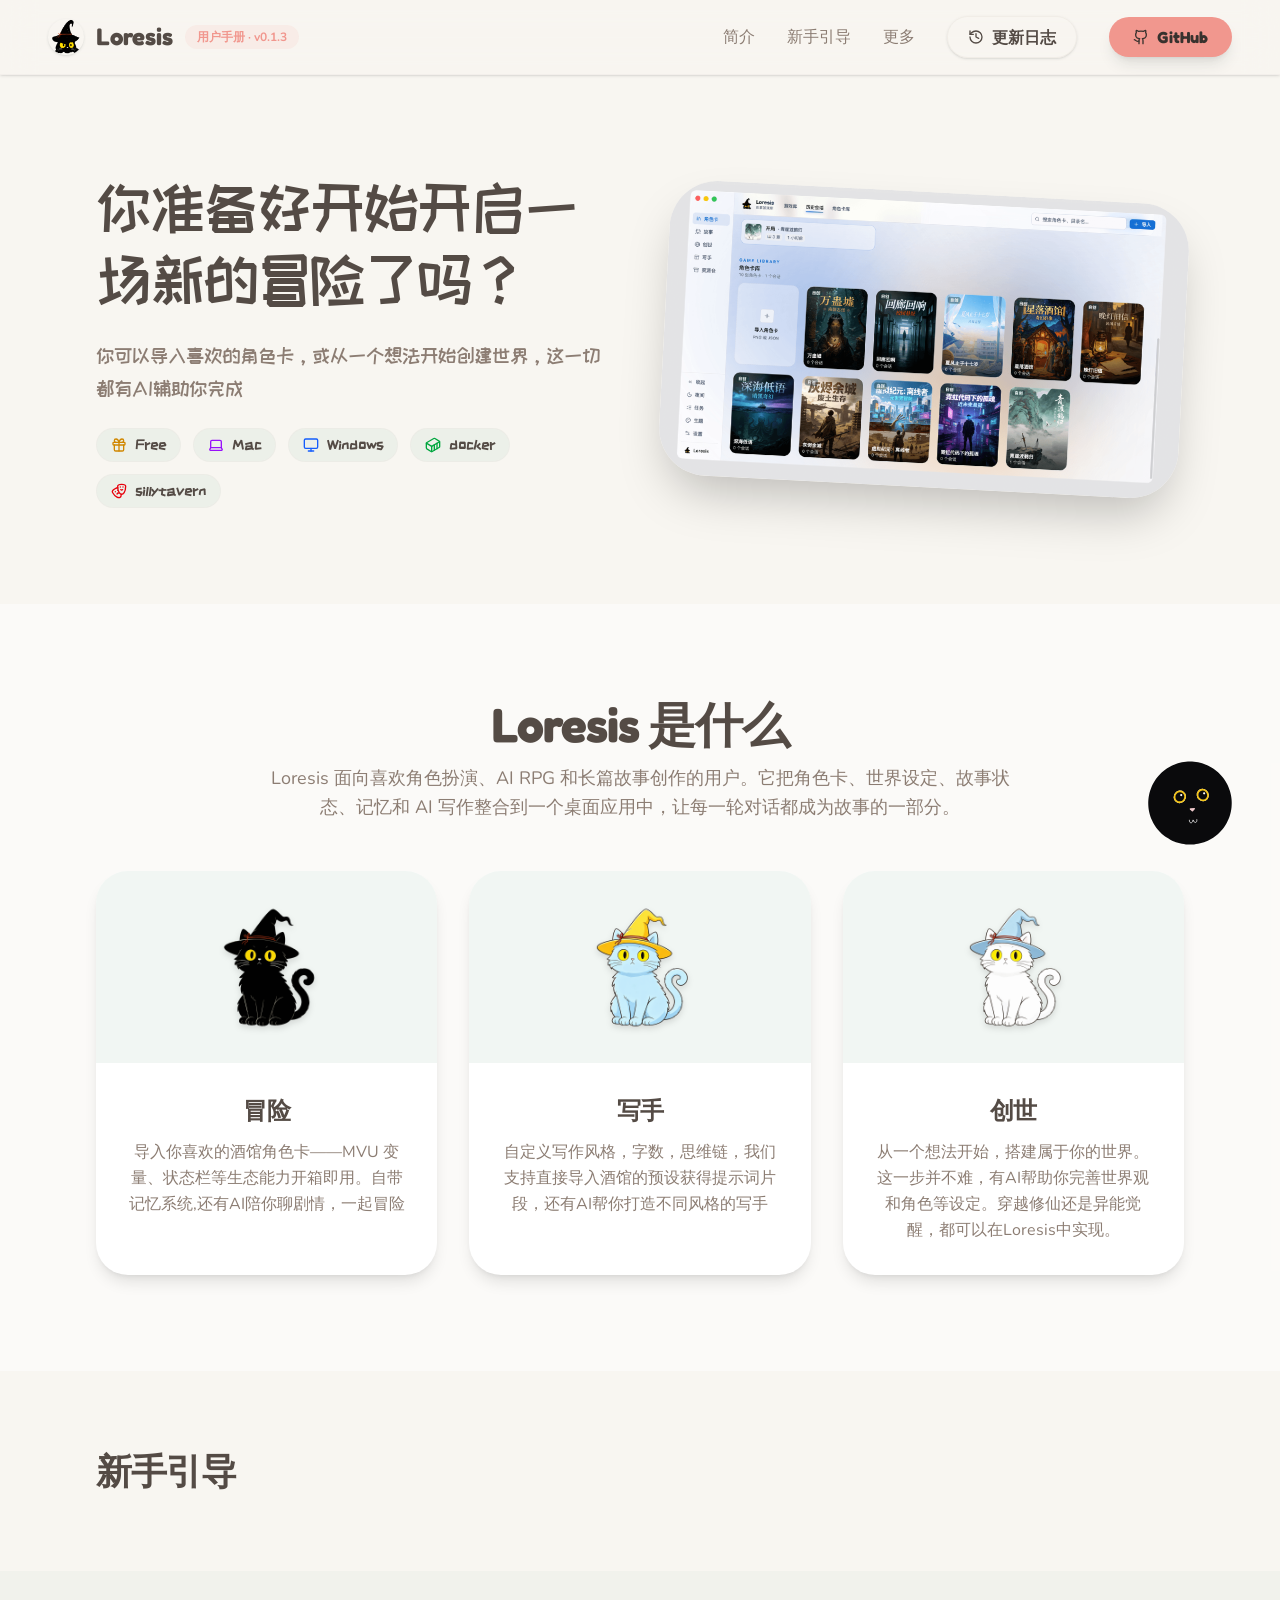
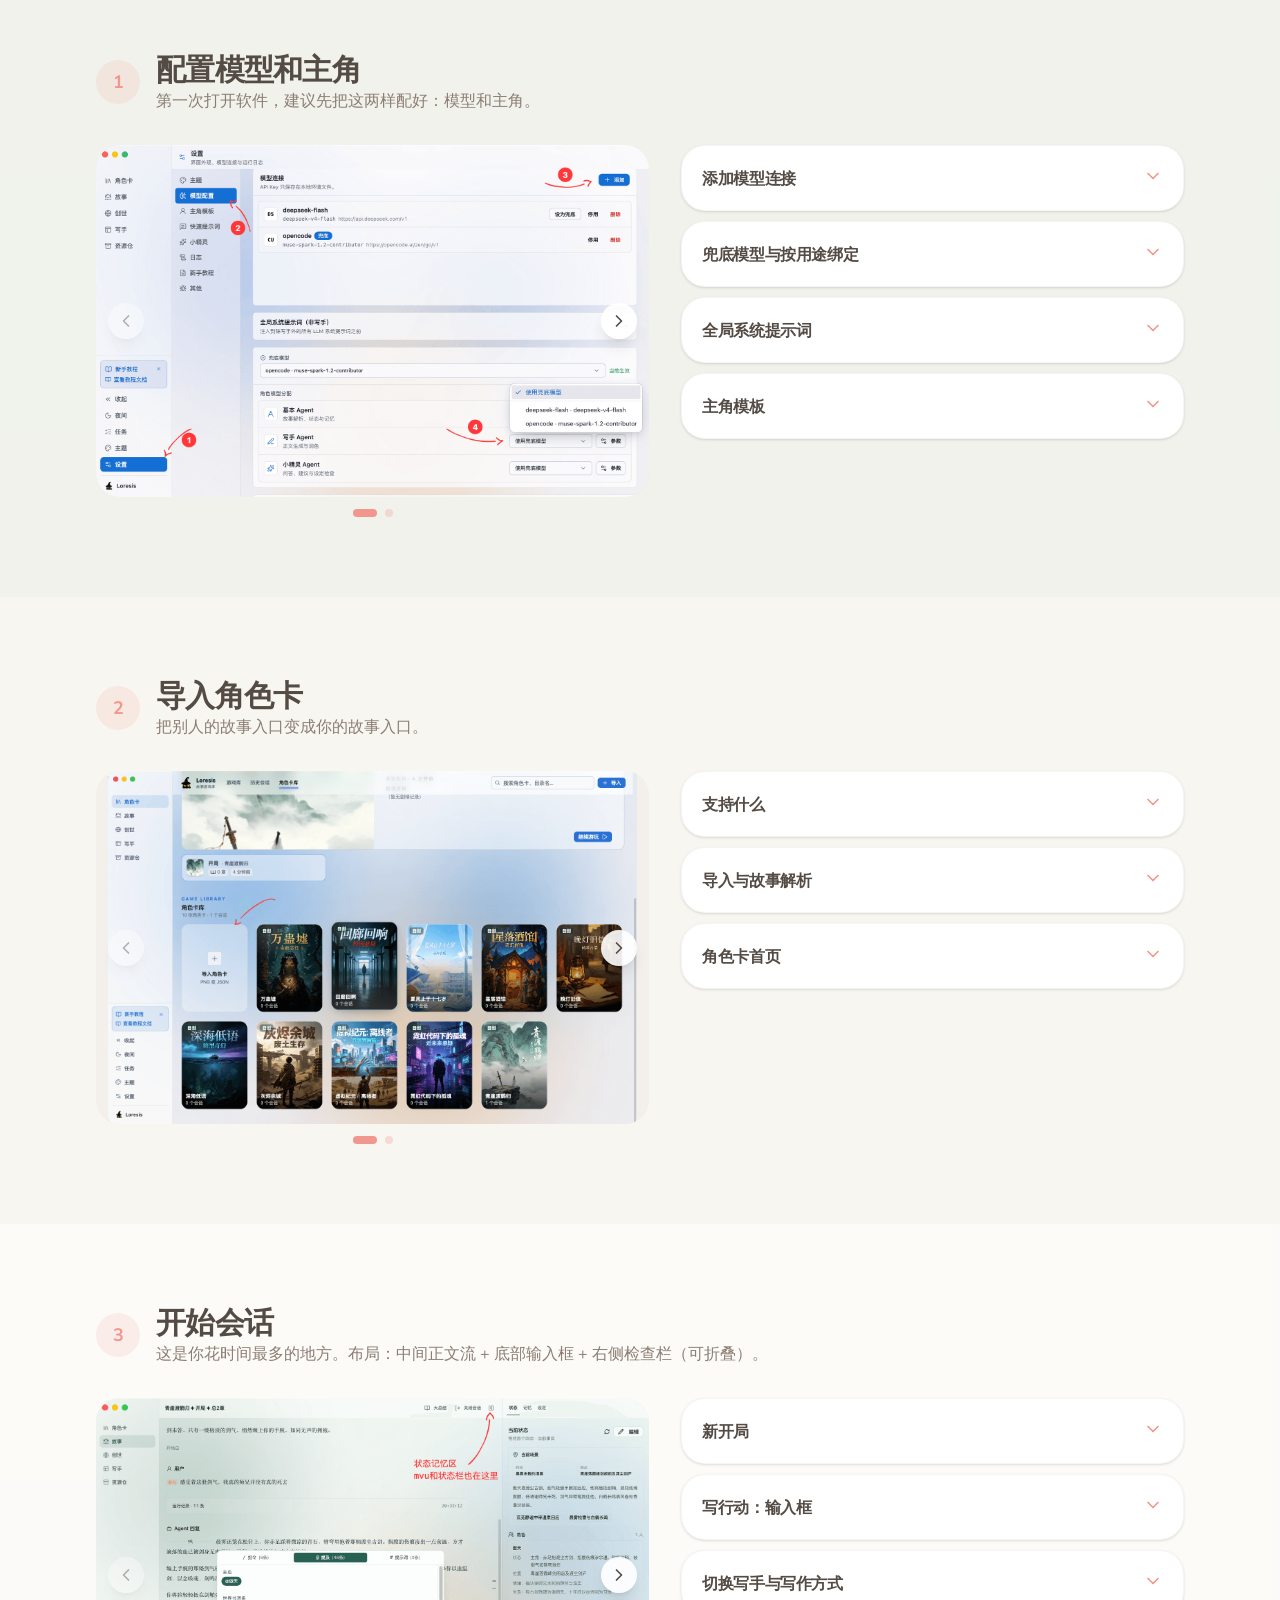
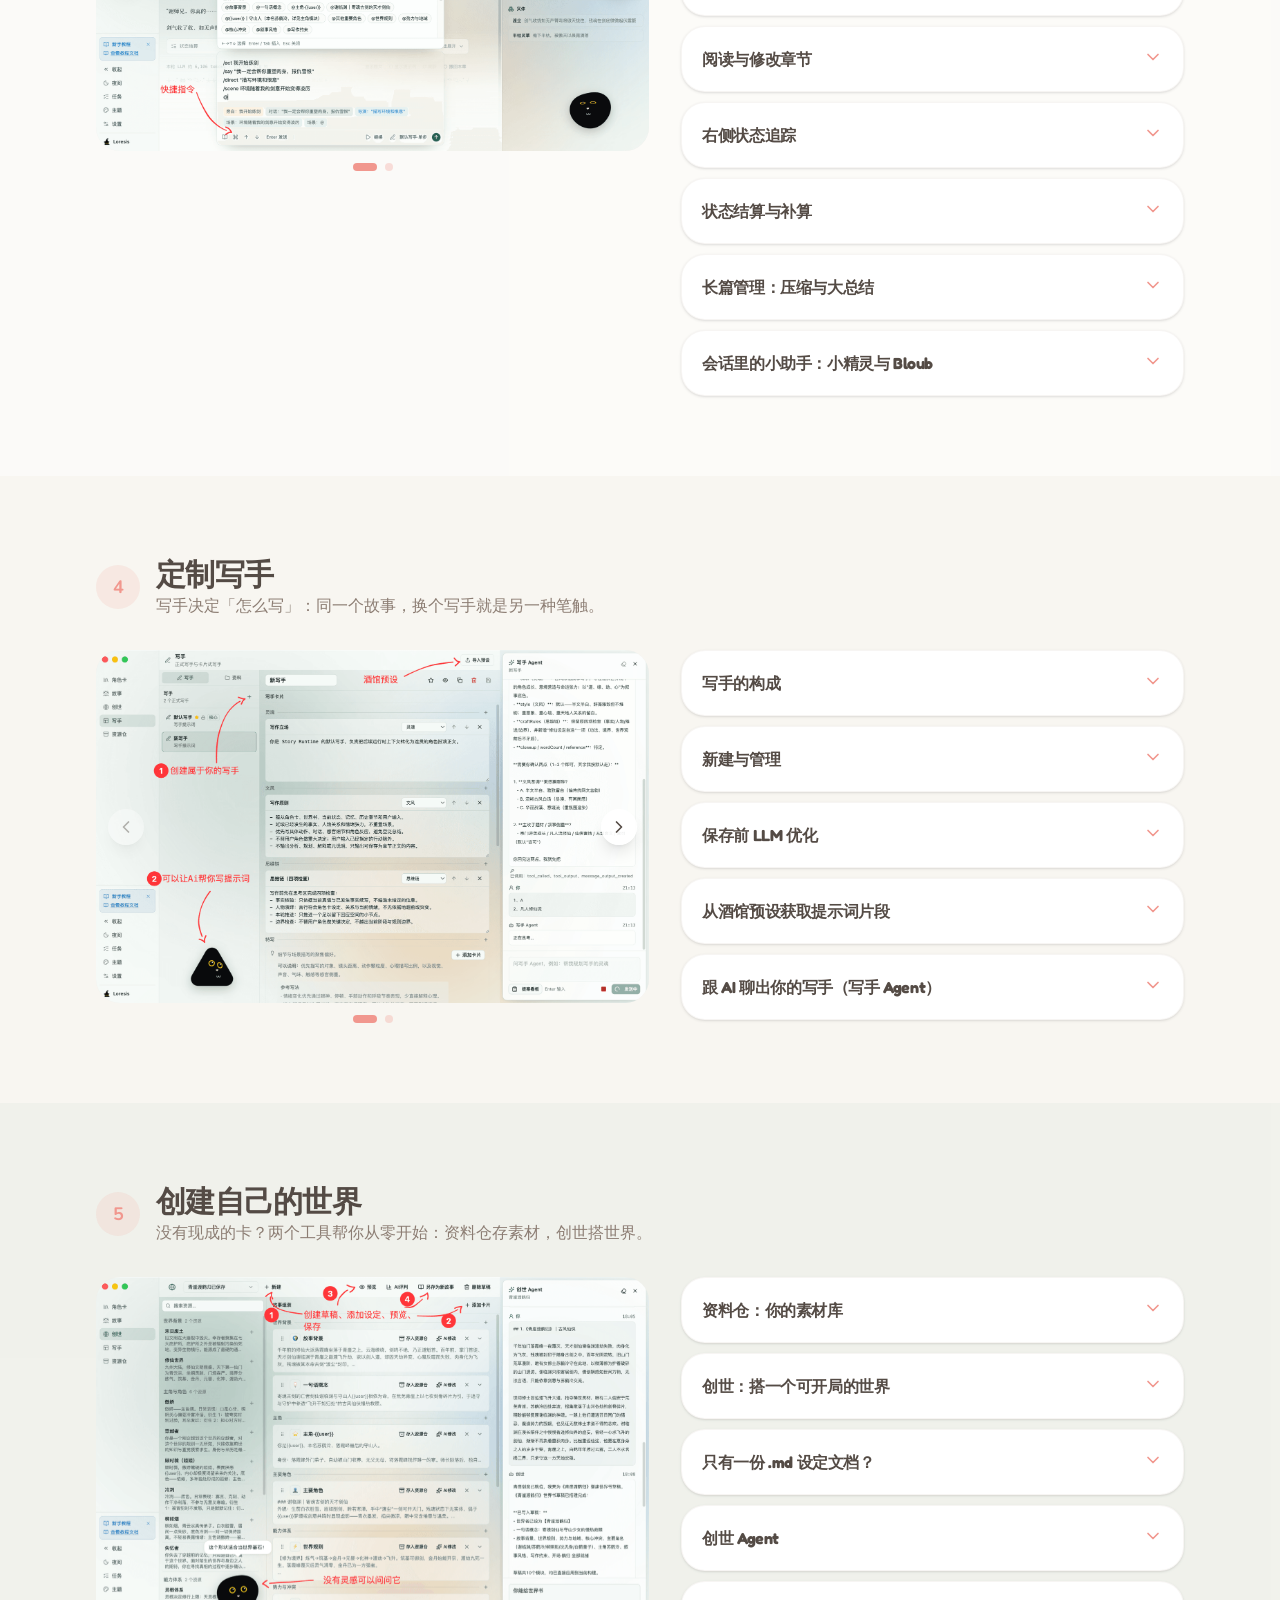
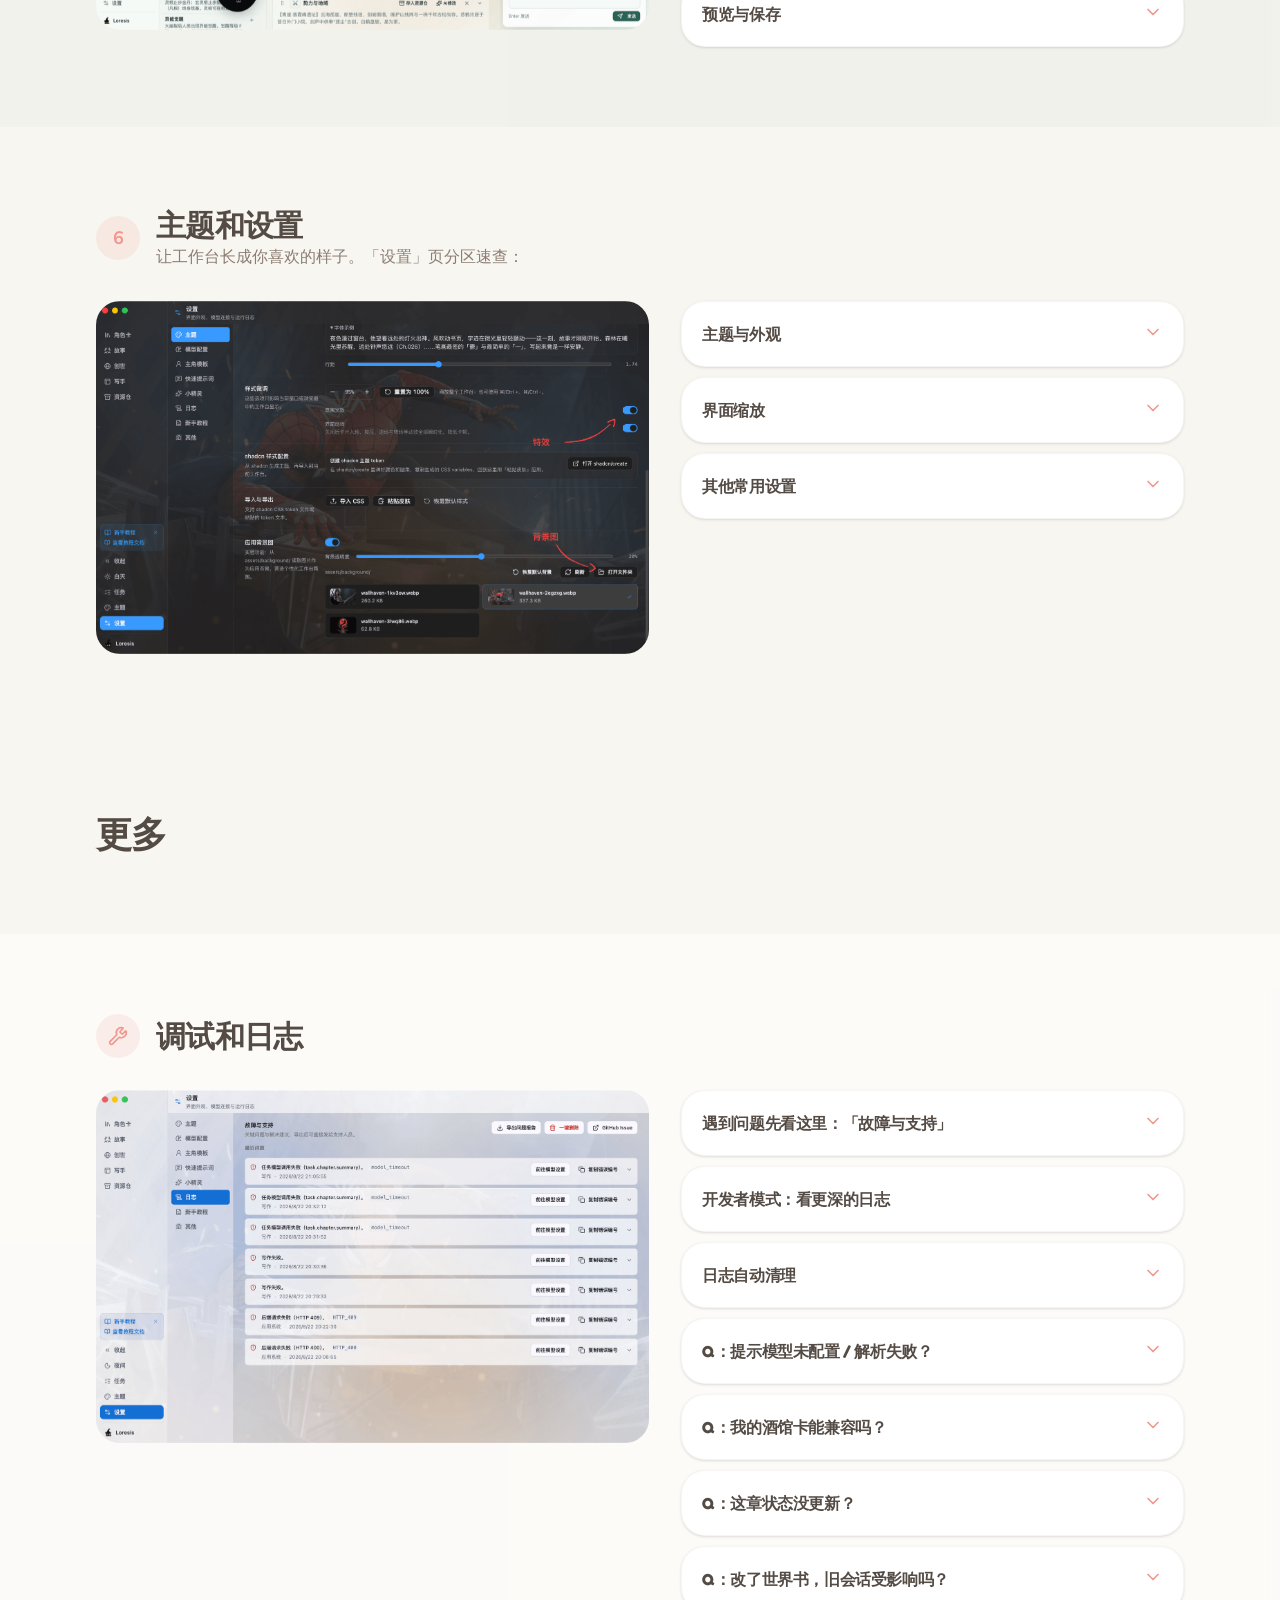
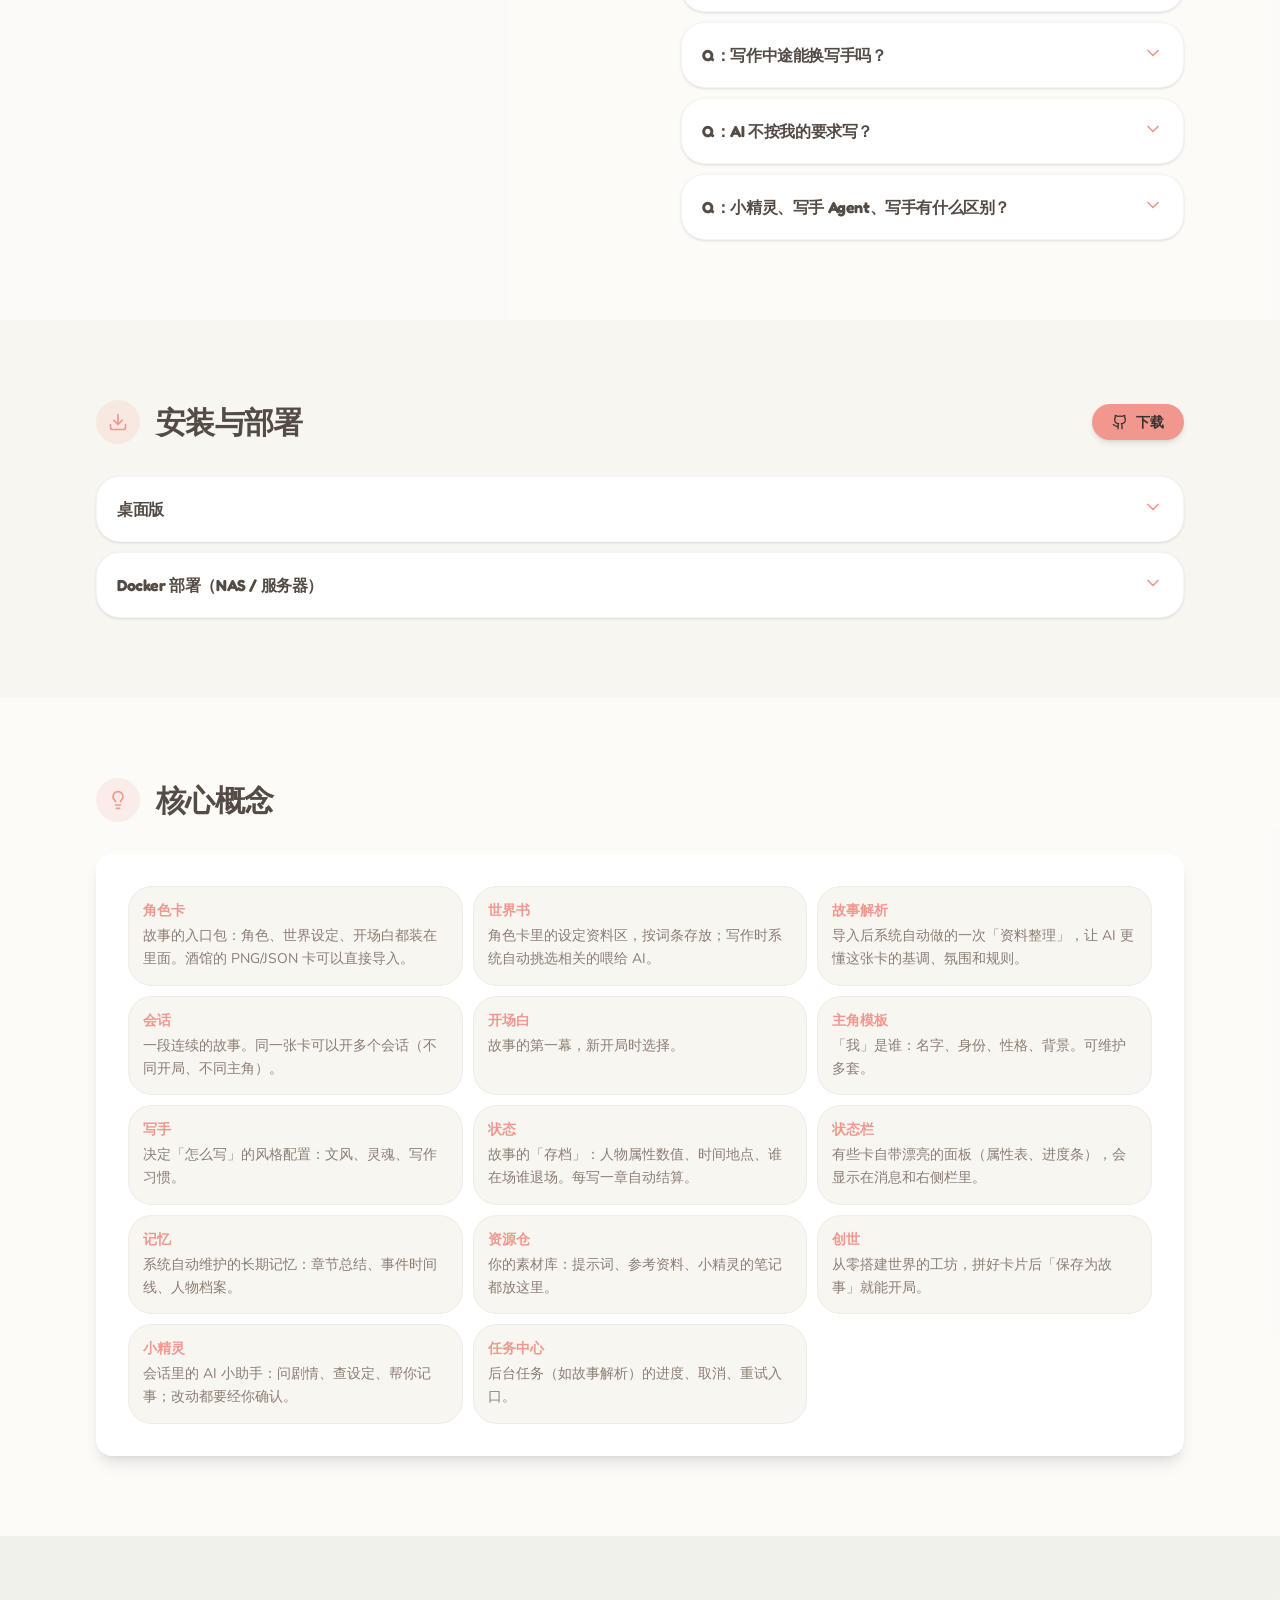
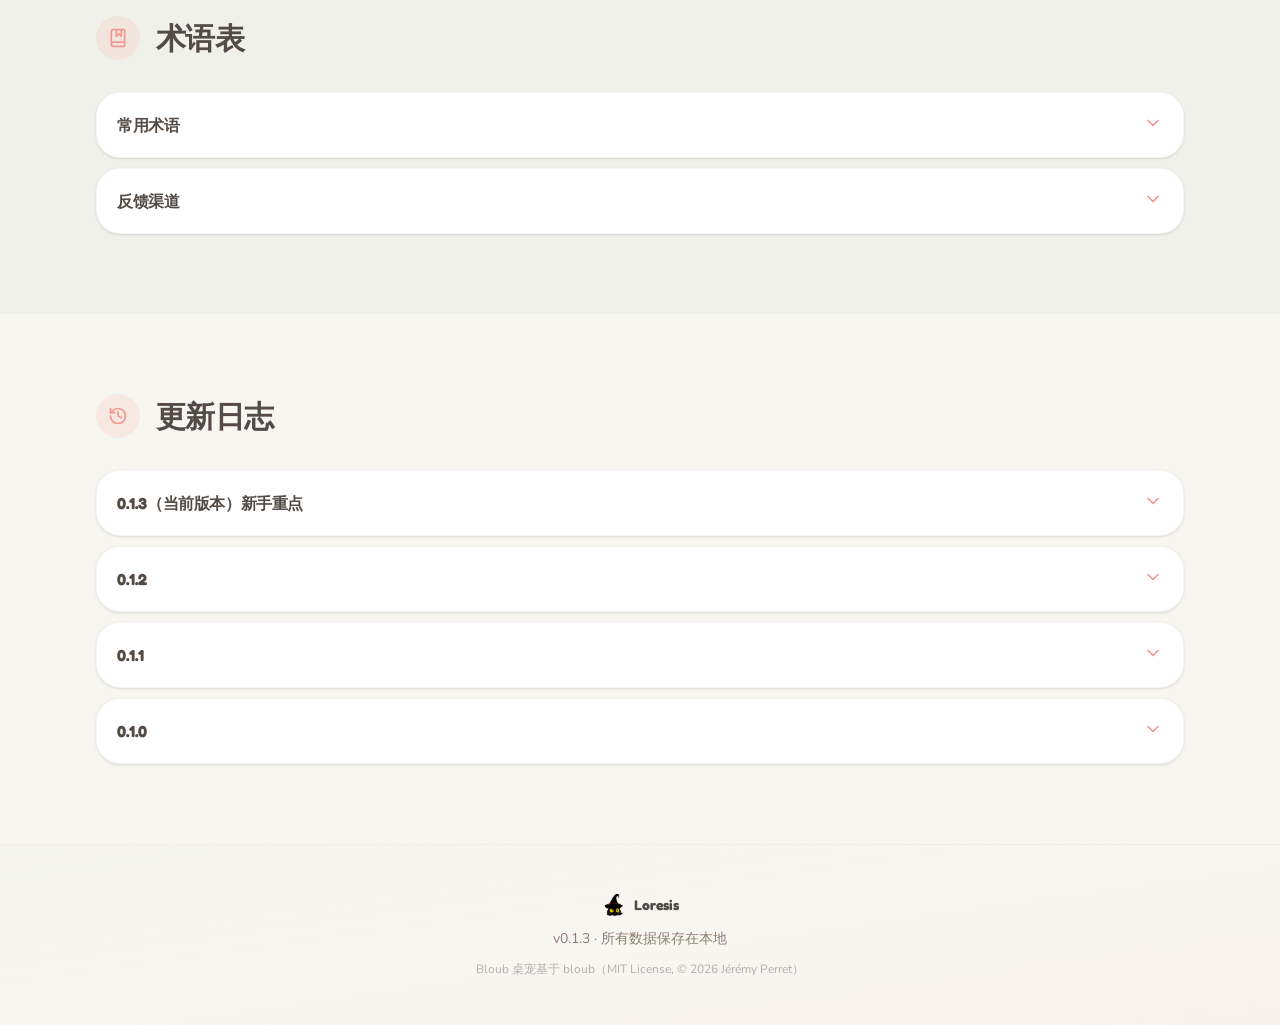
==== commit 8716d84c: "feat: 新增更新日志页面（v0.1.4）与手册顶栏入口" ====
--- a/Loresis/index.html
+++ b/Loresis/index.html
@@ -1 +1 @@
-<!DOCTYPE html><html lang="zh-CN"> <head><meta charset="UTF-8"><meta name="viewport" content="width=device-width, initial-scale=1.0"><meta name="description" content="Loresis 是一个运行在你自己电脑上的 AI 角色扮演与故事创作工作台。每一轮对话都会成为故事的一部分，并被系统记住。"><meta name="theme-color" content="#E8A598"><link rel="icon" type="image/png" href="/Loresis/icons/icon.png"><link rel="canonical" href="/"><title>Loresis - AI 角色扮演与故事创作工作台 · 用户手册</title><link rel="preconnect" href="https://fonts.googleapis.com"><link rel="preconnect" href="https://fonts.gstatic.com" crossorigin><link href="https://fonts.googleapis.com/css2?family=Fredoka:wght@300..700&family=Nunito:ital,wght@0,200..1000;1,200..1000&family=Patrick+Hand&family=ZCOOL+KuaiLe&display=swap" rel="stylesheet"><script type="application/ld+json">{"@context":"https://schema.org","@type":"WebApplication","name":"Purrfectly Zen","description":"Cat-inspired meditation and mindfulness application","applicationCategory":"HealthApplication","operatingSystem":"Web","offers":{"@type":"Offer","price":"0","priceCurrency":"USD"}}</script><link rel="stylesheet" href="/Loresis/_astro/about.DUybV3-E.css"></head> <body>  <style>astro-island,astro-slot,astro-static-slot{display:contents}</style><script>(()=>{var e=async t=>{await(await t())()};(self.Astro||(self.Astro={})).load=e;window.dispatchEvent(new Event("astro:load"));})();</script><script>(()=>{var A=Object.defineProperty;var g=(i,o,a)=>o in i?A(i,o,{enumerable:!0,configurable:!0,writable:!0,value:a}):i[o]=a;var d=(i,o,a)=>g(i,typeof o!="symbol"?o+"":o,a);{let i={0:t=>m(t),1:t=>a(t),2:t=>new RegExp(t),3:t=>new Date(t),4:t=>new Map(a(t)),5:t=>new Set(a(t)),6:t=>BigInt(t),7:t=>new URL(t),8:t=>new Uint8Array(t),9:t=>new Uint16Array(t),10:t=>new Uint32Array(t),11:t=>1/0*t},o=t=>{let[l,e]=t;return l in i?i[l](e):void 0},a=t=>t.map(o),m=t=>typeof t!="object"||t===null?t:Object.fromEntries(Object.entries(t).map(([l,e])=>[l,o(e)]));class y extends HTMLElement{constructor(){super(...arguments);d(this,"Component");d(this,"hydrator");d(this,"hydrate",async()=>{var b;if(!this.hydrator||!this.isConnected)return;let e=(b=this.parentElement)==null?void 0:b.closest("astro-island[ssr]");if(e){e.addEventListener("astro:hydrate",this.hydrate,{once:!0});return}let c=this.querySelectorAll("astro-slot"),n={},h=this.querySelectorAll("template[data-astro-template]");for(let r of h){let s=r.closest(this.tagName);s!=null&&s.isSameNode(this)&&(n[r.getAttribute("data-astro-template")||"default"]=r.innerHTML,r.remove())}for(let r of c){let s=r.closest(this.tagName);s!=null&&s.isSameNode(this)&&(n[r.getAttribute("name")||"default"]=r.innerHTML)}let p;try{p=this.hasAttribute("props")?m(JSON.parse(this.getAttribute("props"))):{}}catch(r){let s=this.getAttribute("component-url")||"<unknown>",v=this.getAttribute("component-export");throw v&&(s+=` (export ${v})`),console.error(`[hydrate] Error parsing props for component ${s}`,this.getAttribute("props"),r),r}let u;await this.hydrator(this)(this.Component,p,n,{client:this.getAttribute("client")}),this.removeAttribute("ssr"),this.dispatchEvent(new CustomEvent("astro:hydrate"))});d(this,"unmount",()=>{this.isConnected||this.dispatchEvent(new CustomEvent("astro:unmount"))})}disconnectedCallback(){document.removeEventListener("astro:after-swap",this.unmount),document.addEventListener("astro:after-swap",this.unmount,{once:!0})}connectedCallback(){if(!this.hasAttribute("await-children")||document.readyState==="interactive"||document.readyState==="complete")this.childrenConnectedCallback();else{let e=()=>{document.removeEventListener("DOMContentLoaded",e),c.disconnect(),this.childrenConnectedCallback()},c=new MutationObserver(()=>{var n;((n=this.lastChild)==null?void 0:n.nodeType)===Node.COMMENT_NODE&&this.lastChild.nodeValue==="astro:end"&&(this.lastChild.remove(),e())});c.observe(this,{childList:!0}),document.addEventListener("DOMContentLoaded",e)}}async childrenConnectedCallback(){let e=this.getAttribute("before-hydration-url");e&&await import(e),this.start()}async start(){let e=JSON.parse(this.getAttribute("opts")),c=this.getAttribute("client");if(Astro[c]===void 0){window.addEventListener(`astro:${c}`,()=>this.start(),{once:!0});return}try{await Astro[c](async()=>{let n=this.getAttribute("renderer-url"),[h,{default:p}]=await Promise.all([import(this.getAttribute("component-url")),n?import(n):()=>()=>{}]),u=this.getAttribute("component-export")||"default";if(!u.includes("."))this.Component=h[u];else{this.Component=h;for(let f of u.split("."))this.Component=this.Component[f]}return this.hydrator=p,this.hydrate},e,this)}catch(n){console.error(`[astro-island] Error hydrating ${this.getAttribute("component-url")}`,n)}}attributeChangedCallback(){this.hydrate()}}d(y,"observedAttributes",["props"]),customElements.get("astro-island")||customElements.define("astro-island",y)}})();</script><astro-island uid="Z3vtxR" prefix="r1" component-url="/Loresis/_astro/ManualHome.BMdpD7ta.js" component-export="default" renderer-url="/Loresis/_astro/client.BlZe1zq3.js" props="{}" ssr client="load" opts="{&quot;name&quot;:&quot;ManualHome&quot;,&quot;value&quot;:true}" await-children><link rel="preload" as="image" href="/Loresis/icons/icon.png"/><link rel="preload" as="image" href="/Loresis/_astro/hero.GRxRDYw4.png"/><link rel="preload" as="image" href="/Loresis/_astro/%E9%BB%91%E8%89%B2%E5%8E%9F%E5%9E%8B.CmG_S5fn.png"/><link rel="preload" as="image" href="/Loresis/_astro/%E8%93%9D%E8%89%B2%E5%8E%9F%E5%9E%8B.D81BTw0Q.png"/><link rel="preload" as="image" href="/Loresis/_astro/%E7%99%BD%E8%89%B2%E5%8E%9F%E5%9E%8B.BMNDOplh.png"/><div class="bg-background selection:bg-primary/20 selection:text-primary-foreground min-h-screen"><nav class="bg-background/80 border-border/40 relative sticky top-0 z-50 flex w-full items-center justify-between border-b px-6 py-4 shadow-sm backdrop-blur-lg md:px-12"><a href="/Loresis/" class="text-primary flex items-center gap-3 transition-opacity hover:opacity-80"><img src="/Loresis/icons/icon.png" alt="Loresis" class="h-9 w-9 rounded-xl shadow-sm"/><span class="font-heading text-foreground text-2xl font-bold">Loresis</span><span class="bg-primary/10 text-primary hidden rounded-full px-3 py-1 text-xs font-bold sm:inline-block">用户手册 · v<!-- -->0.1.3</span></a><div class="hidden items-center gap-8 font-medium md:flex"><a href="#features" data-testid="link-preface" class="relative w-fit transition-colors text-muted-foreground hover:text-primary"><div>简介</div></a><a href="#guide" data-testid="link-guide" class="relative w-fit transition-colors text-muted-foreground hover:text-primary"><div>新手引导</div></a><a href="#more" data-testid="link-more" class="relative w-fit transition-colors text-muted-foreground hover:text-primary"><div>更多</div></a><a href="https://github.com/zhuoming2026/Loresis" target="_blank" rel="noreferrer"><button class="font-heading bg-primary text-primary-foreground hover:bg-primary/90 flex items-center gap-2 rounded-full px-6 py-2 font-bold shadow-lg transition-all hover:scale-105 hover:shadow-xl"><svg xmlns="http://www.w3.org/2000/svg" width="24" height="24" viewBox="0 0 24 24" fill="none" stroke="currentColor" stroke-width="2" stroke-linecap="round" stroke-linejoin="round" class="lucide lucide-github h-4 w-4" aria-hidden="true"><path d="M15 22v-4a4.8 4.8 0 0 0-1-3.5c3 0 6-2 6-5.5.08-1.25-.27-2.48-1-3.5.28-1.15.28-2.35 0-3.5 0 0-1 0-3 1.5-2.64-.5-5.36-.5-8 0C6 2 5 2 5 2c-.3 1.15-.3 2.35 0 3.5A5.403 5.403 0 0 0 4 9c0 3.5 3 5.5 6 5.5-.39.49-.68 1.05-.85 1.65-.17.6-.22 1.23-.15 1.85v4"></path><path d="M9 18c-4.51 2-5-2-7-2"></path></svg>GitHub</button></a></div><button class="text-foreground bg-primary/10 hover:bg-primary/25 rounded-full p-2 transition-colors md:hidden" data-testid="button-menu-toggle"><svg xmlns="http://www.w3.org/2000/svg" width="24" height="24" viewBox="0 0 24 24" fill="none" stroke="currentColor" stroke-width="2" stroke-linecap="round" stroke-linejoin="round" class="lucide lucide-menu" aria-hidden="true"><path d="M4 5h16"></path><path d="M4 12h16"></path><path d="M4 19h16"></path></svg></button></nav><section class="relative overflow-hidden px-6 py-16 md:px-12 md:py-24 lg:px-24"><div class="bg-primary/10 absolute top-[-10%] left-[-10%] -z-10 h-[500px] w-[500px] rounded-full blur-3xl"></div><div class="bg-accent/30 absolute right-[-5%] bottom-[10%] -z-10 h-[400px] w-[400px] rounded-full blur-3xl"></div><div class="relative z-10 mx-auto grid max-w-7xl items-center gap-10 lg:grid-cols-2 lg:gap-12"><div class="font-cute" style="opacity:0;transform:translateY(20px)"><h1 class="font-cute text-foreground mb-6 text-4xl leading-[1.2] font-normal md:text-6xl">你准备好开始开启一场新的冒险了吗？</h1><p class="text-muted-foreground max-w-xl text-lg leading-relaxed md:text-xl">你可以导入喜欢的角色卡，或从一个想法开始创建世界，这一切都有AI辅助你完成</p><div class="mt-6 flex flex-wrap gap-3" style="opacity:0"><div class="bg-secondary/30 border-border/40 flex items-center justify-center gap-2 rounded-full border px-3.5 py-1.5" style="opacity:0;transform:translateX(-10px)"><svg xmlns="http://www.w3.org/2000/svg" width="24" height="24" viewBox="0 0 24 24" fill="none" stroke="currentColor" stroke-width="2" stroke-linecap="round" stroke-linejoin="round" class="lucide lucide-gift h-4 w-4 flex-shrink-0 text-yellow-600" aria-hidden="true"><rect x="3" y="8" width="18" height="4" rx="1"></rect><path d="M12 8v13"></path><path d="M19 12v7a2 2 0 0 1-2 2H7a2 2 0 0 1-2-2v-7"></path><path d="M7.5 8a2.5 2.5 0 0 1 0-5A4.8 8 0 0 1 12 8a4.8 8 0 0 1 4.5-5 2.5 2.5 0 0 1 0 5"></path></svg><span class="text-foreground text-sm font-semibold">Free</span></div><div class="bg-secondary/30 border-border/40 flex items-center justify-center gap-2 rounded-full border px-3.5 py-1.5" style="opacity:0;transform:translateX(-10px)"><svg xmlns="http://www.w3.org/2000/svg" width="24" height="24" viewBox="0 0 24 24" fill="none" stroke="currentColor" stroke-width="2" stroke-linecap="round" stroke-linejoin="round" class="lucide lucide-laptop h-4 w-4 flex-shrink-0 text-purple-600" aria-hidden="true"><path d="M18 5a2 2 0 0 1 2 2v8.526a2 2 0 0 0 .212.897l1.068 2.127a1 1 0 0 1-.9 1.45H3.62a1 1 0 0 1-.9-1.45l1.068-2.127A2 2 0 0 0 4 15.526V7a2 2 0 0 1 2-2z"></path><path d="M20.054 15.987H3.946"></path></svg><span class="text-foreground text-sm font-semibold">Mac</span></div><div class="bg-secondary/30 border-border/40 flex items-center justify-center gap-2 rounded-full border px-3.5 py-1.5" style="opacity:0;transform:translateX(-10px)"><svg xmlns="http://www.w3.org/2000/svg" width="24" height="24" viewBox="0 0 24 24" fill="none" stroke="currentColor" stroke-width="2" stroke-linecap="round" stroke-linejoin="round" class="lucide lucide-monitor h-4 w-4 flex-shrink-0 text-blue-600" aria-hidden="true"><rect width="20" height="14" x="2" y="3" rx="2"></rect><line x1="8" x2="16" y1="21" y2="21"></line><line x1="12" x2="12" y1="17" y2="21"></line></svg><span class="text-foreground text-sm font-semibold">Windows</span></div><div class="bg-secondary/30 border-border/40 flex items-center justify-center gap-2 rounded-full border px-3.5 py-1.5" style="opacity:0;transform:translateX(-10px)"><svg xmlns="http://www.w3.org/2000/svg" width="24" height="24" viewBox="0 0 24 24" fill="none" stroke="currentColor" stroke-width="2" stroke-linecap="round" stroke-linejoin="round" class="lucide lucide-container h-4 w-4 flex-shrink-0 text-green-600" aria-hidden="true"><path d="M22 7.7c0-.6-.4-1.2-.8-1.5l-6.3-3.9a1.72 1.72 0 0 0-1.7 0l-10.3 6c-.5.2-.9.8-.9 1.4v6.6c0 .5.4 1.2.8 1.5l6.3 3.9a1.72 1.72 0 0 0 1.7 0l10.3-6c.5-.3.9-1 .9-1.5Z"></path><path d="M10 21.9V14L2.1 9.1"></path><path d="m10 14 11.9-6.9"></path><path d="M14 19.8v-8.1"></path><path d="M18 17.5V9.4"></path></svg><span class="text-foreground text-sm font-semibold">docker</span></div><div class="bg-secondary/30 border-border/40 flex items-center justify-center gap-2 rounded-full border px-3.5 py-1.5" style="opacity:0;transform:translateX(-10px)"><svg xmlns="http://www.w3.org/2000/svg" width="24" height="24" viewBox="0 0 24 24" fill="none" stroke="currentColor" stroke-width="2" stroke-linecap="round" stroke-linejoin="round" class="lucide lucide-drama h-4 w-4 flex-shrink-0 text-red-600" aria-hidden="true"><path d="M10 11h.01"></path><path d="M14 6h.01"></path><path d="M18 6h.01"></path><path d="M6.5 13.1h.01"></path><path d="M22 5c0 9-4 12-6 12s-6-3-6-12c0-2 2-3 6-3s6 1 6 3"></path><path d="M17.4 9.9c-.8.8-2 .8-2.8 0"></path><path d="M10.1 7.1C9 7.2 7.7 7.7 6 8.6c-3.5 2-4.7 3.9-3.7 5.6 4.5 7.8 9.5 8.4 11.2 7.4.9-.5 1.9-2.1 1.9-4.7"></path><path d="M9.1 16.5c.3-1.1 1.4-1.7 2.4-1.4"></path></svg><span class="text-foreground text-sm font-semibold">sillytavern</span></div></div></div><div class="relative z-10" style="opacity:0;transform:scale(0.85) rotate(5deg)"><img src="/Loresis/_astro/hero.GRxRDYw4.png" alt="Loresis 界面主视觉" class="h-auto w-full transform rounded-[3rem] shadow-2xl transition-transform duration-700 hover:rotate-0 md:rotate-3"/></div></div></section><section id="features" data-testid="manual-section-features" class="relative bg-white/50 px-6 py-24 md:px-12 lg:px-24"><div class="mx-auto max-w-7xl"><div class="mb-12 space-y-4 text-center"><h2 class="font-heading text-foreground text-4xl font-bold md:text-5xl">Loresis 是什么</h2><p class="text-muted-foreground mx-auto max-w-3xl text-lg leading-relaxed">Loresis 面向喜欢角色扮演、AI RPG 和长篇故事创作的用户。它把角色卡、世界设定、故事状态、记忆和 AI 写作整合到一个桌面应用中，让每一轮对话都成为故事的一部分。</p></div><div class="grid grid-cols-1 gap-8 md:grid-cols-3"><div data-testid="card-feature-冒险" style="opacity:0;transform:translateY(30px)"><div class="bg-card h-full overflow-hidden rounded-[2rem] border-none shadow-lg transition-shadow duration-300 hover:shadow-xl"><div class="bg-secondary/30 flex h-48 items-center justify-center p-8"><img src="/Loresis/_astro/%E9%BB%91%E8%89%B2%E5%8E%9F%E5%9E%8B.CmG_S5fn.png" alt="冒险" class="h-36 w-auto rounded-2xl object-contain drop-shadow-md"/></div><div class="flex flex-1 flex-col items-center p-8 text-center"><h3 class="font-heading text-foreground mb-3 text-2xl font-bold">冒险</h3><p class="text-muted-foreground leading-relaxed">导入你喜欢的酒馆角色卡——MVU 变量、状态栏等生态能力开箱即用。自带记忆系统,还有AI陪你聊剧情，一起冒险</p></div></div></div><div data-testid="card-feature-写手" style="opacity:0;transform:translateY(30px)"><div class="bg-card h-full overflow-hidden rounded-[2rem] border-none shadow-lg transition-shadow duration-300 hover:shadow-xl"><div class="bg-secondary/30 flex h-48 items-center justify-center p-8"><img src="/Loresis/_astro/%E8%93%9D%E8%89%B2%E5%8E%9F%E5%9E%8B.D81BTw0Q.png" alt="写手" class="h-36 w-auto rounded-2xl object-contain drop-shadow-md"/></div><div class="flex flex-1 flex-col items-center p-8 text-center"><h3 class="font-heading text-foreground mb-3 text-2xl font-bold">写手</h3><p class="text-muted-foreground leading-relaxed">自定义写作风格，字数，思维链，我们支持直接导入酒馆的预设获得提示词片段，还有AI帮你打造不同风格的写手</p></div></div></div><div data-testid="card-feature-创世" style="opacity:0;transform:translateY(30px)"><div class="bg-card h-full overflow-hidden rounded-[2rem] border-none shadow-lg transition-shadow duration-300 hover:shadow-xl"><div class="bg-secondary/30 flex h-48 items-center justify-center p-8"><img src="/Loresis/_astro/%E7%99%BD%E8%89%B2%E5%8E%9F%E5%9E%8B.BMNDOplh.png" alt="创世" class="h-36 w-auto rounded-2xl object-contain drop-shadow-md"/></div><div class="flex flex-1 flex-col items-center p-8 text-center"><h3 class="font-heading text-foreground mb-3 text-2xl font-bold">创世</h3><p class="text-muted-foreground leading-relaxed">从一个想法开始，搭建属于你的世界。这一步并不难，有AI帮助你完善世界观和角色等设定。穿越修仙还是异能觉醒，都可以在Loresis中实现。</p></div></div></div></div></div></section><section id="guide" data-testid="manual-section-guide" class="relative scroll-mt-24 px-6 py-16 md:px-12 md:py-20 lg:px-24 "><div class="mx-auto max-w-7xl"><h2 class="font-heading text-foreground text-3xl font-bold md:text-4xl">新手引导</h2></div></section><div style="opacity:0;transform:translateY(24px)"><section id="ch1" data-testid="manual-section-ch1" class="relative scroll-mt-24 px-6 py-16 md:px-12 md:py-20 lg:px-24 bg-secondary/20"><div class="mx-auto max-w-7xl"><div class="mb-8 flex items-center gap-4"><div class="bg-primary/15 text-primary flex h-11 w-11 flex-shrink-0 items-center justify-center rounded-full text-lg font-bold">1</div><div class="min-w-0 flex-1"><h2 class="font-heading text-foreground text-2xl font-bold md:text-3xl">配置模型和主角</h2><p class="text-muted-foreground mt-0.5">第一次打开软件，建议先把这两样配好：模型和主角。</p></div></div><div class="grid gap-8 lg:grid-cols-[1.1fr_1fr] lg:items-start"><div class="lg:sticky lg:top-28"><div><div class="relative"><div class="bg-muted/40 overflow-hidden rounded-xl"><div class="flex"><div class="min-w-0 flex-[0_0_100%]"><div class="flex aspect-[2570/1640] items-center justify-center"><img src="/Loresis/_astro/1-1.BqWzvf9p.png" alt="界面截图 1-1" loading="lazy" class="h-full w-full object-contain"/></div></div><div class="min-w-0 flex-[0_0_100%]"><div class="flex aspect-[2570/1640] items-center justify-center"><img src="/Loresis/_astro/1-2.BkZiQW2f.png" alt="界面截图 1-2" loading="lazy" class="h-full w-full object-contain"/></div></div></div></div><button disabled="" aria-label="上一张" class="bg-card/90 text-foreground hover:bg-card absolute top-1/2 left-3 flex h-9 w-9 -translate-y-1/2 items-center justify-center rounded-full shadow-lg transition-colors disabled:opacity-40"><svg xmlns="http://www.w3.org/2000/svg" width="24" height="24" viewBox="0 0 24 24" fill="none" stroke="currentColor" stroke-width="2" stroke-linecap="round" stroke-linejoin="round" class="lucide lucide-chevron-left h-5 w-5" aria-hidden="true"><path d="m15 18-6-6 6-6"></path></svg></button><button aria-label="下一张" class="bg-card/90 text-foreground hover:bg-card absolute top-1/2 right-3 flex h-9 w-9 -translate-y-1/2 items-center justify-center rounded-full shadow-lg transition-colors disabled:opacity-40"><svg xmlns="http://www.w3.org/2000/svg" width="24" height="24" viewBox="0 0 24 24" fill="none" stroke="currentColor" stroke-width="2" stroke-linecap="round" stroke-linejoin="round" class="lucide lucide-chevron-right h-5 w-5" aria-hidden="true"><path d="m9 18 6-6-6-6"></path></svg></button></div><div class="mt-3 flex justify-center gap-2"><button aria-label="跳到第 1 张" class="h-2 rounded-full transition-all bg-primary w-6"></button><button aria-label="跳到第 2 张" class="h-2 rounded-full transition-all bg-primary/30 w-2"></button></div></div></div><div class="space-y-2.5"><div class="border-border/40 bg-card overflow-hidden rounded-xl border shadow-sm"><button class="hover:bg-card/80 w-full p-4 text-left transition-colors sm:p-5"><div class="flex items-start justify-between gap-3"><h4 class="font-heading text-foreground font-bold">添加模型连接</h4><div class="text-primary flex-shrink-0"><svg xmlns="http://www.w3.org/2000/svg" width="24" height="24" viewBox="0 0 24 24" fill="none" stroke="currentColor" stroke-width="2" stroke-linecap="round" stroke-linejoin="round" class="lucide lucide-chevron-down h-5 w-5" aria-hidden="true"><path d="m6 9 6 6 6-6"></path></svg></div></div></button></div><div class="border-border/40 bg-card overflow-hidden rounded-xl border shadow-sm"><button class="hover:bg-card/80 w-full p-4 text-left transition-colors sm:p-5"><div class="flex items-start justify-between gap-3"><h4 class="font-heading text-foreground font-bold">兜底模型与按用途绑定</h4><div class="text-primary flex-shrink-0"><svg xmlns="http://www.w3.org/2000/svg" width="24" height="24" viewBox="0 0 24 24" fill="none" stroke="currentColor" stroke-width="2" stroke-linecap="round" stroke-linejoin="round" class="lucide lucide-chevron-down h-5 w-5" aria-hidden="true"><path d="m6 9 6 6 6-6"></path></svg></div></div></button></div><div class="border-border/40 bg-card overflow-hidden rounded-xl border shadow-sm"><button class="hover:bg-card/80 w-full p-4 text-left transition-colors sm:p-5"><div class="flex items-start justify-between gap-3"><h4 class="font-heading text-foreground font-bold">全局系统提示词</h4><div class="text-primary flex-shrink-0"><svg xmlns="http://www.w3.org/2000/svg" width="24" height="24" viewBox="0 0 24 24" fill="none" stroke="currentColor" stroke-width="2" stroke-linecap="round" stroke-linejoin="round" class="lucide lucide-chevron-down h-5 w-5" aria-hidden="true"><path d="m6 9 6 6 6-6"></path></svg></div></div></button></div><div class="border-border/40 bg-card overflow-hidden rounded-xl border shadow-sm"><button class="hover:bg-card/80 w-full p-4 text-left transition-colors sm:p-5"><div class="flex items-start justify-between gap-3"><h4 class="font-heading text-foreground font-bold">主角模板</h4><div class="text-primary flex-shrink-0"><svg xmlns="http://www.w3.org/2000/svg" width="24" height="24" viewBox="0 0 24 24" fill="none" stroke="currentColor" stroke-width="2" stroke-linecap="round" stroke-linejoin="round" class="lucide lucide-chevron-down h-5 w-5" aria-hidden="true"><path d="m6 9 6 6 6-6"></path></svg></div></div></button></div></div></div></div></section></div><div style="opacity:0;transform:translateY(24px)"><section id="ch2" data-testid="manual-section-ch2" class="relative scroll-mt-24 px-6 py-16 md:px-12 md:py-20 lg:px-24 "><div class="mx-auto max-w-7xl"><div class="mb-8 flex items-center gap-4"><div class="bg-primary/15 text-primary flex h-11 w-11 flex-shrink-0 items-center justify-center rounded-full text-lg font-bold">2</div><div class="min-w-0 flex-1"><h2 class="font-heading text-foreground text-2xl font-bold md:text-3xl">导入角色卡</h2><p class="text-muted-foreground mt-0.5">把别人的故事入口变成你的故事入口。</p></div></div><div class="grid gap-8 lg:grid-cols-[1.1fr_1fr] lg:items-start"><div class="lg:sticky lg:top-28"><div><div class="relative"><div class="bg-muted/40 overflow-hidden rounded-xl"><div class="flex"><div class="min-w-0 flex-[0_0_100%]"><div class="flex aspect-[2570/1640] items-center justify-center"><img src="/Loresis/_astro/2-1.BlBYrj1J.png" alt="界面截图 2-1" loading="lazy" class="h-full w-full object-contain"/></div></div><div class="min-w-0 flex-[0_0_100%]"><div class="flex aspect-[2570/1640] items-center justify-center"><img src="/Loresis/_astro/2-2.DgAOVO-7.png" alt="界面截图 2-2" loading="lazy" class="h-full w-full object-contain"/></div></div></div></div><button disabled="" aria-label="上一张" class="bg-card/90 text-foreground hover:bg-card absolute top-1/2 left-3 flex h-9 w-9 -translate-y-1/2 items-center justify-center rounded-full shadow-lg transition-colors disabled:opacity-40"><svg xmlns="http://www.w3.org/2000/svg" width="24" height="24" viewBox="0 0 24 24" fill="none" stroke="currentColor" stroke-width="2" stroke-linecap="round" stroke-linejoin="round" class="lucide lucide-chevron-left h-5 w-5" aria-hidden="true"><path d="m15 18-6-6 6-6"></path></svg></button><button aria-label="下一张" class="bg-card/90 text-foreground hover:bg-card absolute top-1/2 right-3 flex h-9 w-9 -translate-y-1/2 items-center justify-center rounded-full shadow-lg transition-colors disabled:opacity-40"><svg xmlns="http://www.w3.org/2000/svg" width="24" height="24" viewBox="0 0 24 24" fill="none" stroke="currentColor" stroke-width="2" stroke-linecap="round" stroke-linejoin="round" class="lucide lucide-chevron-right h-5 w-5" aria-hidden="true"><path d="m9 18 6-6-6-6"></path></svg></button></div><div class="mt-3 flex justify-center gap-2"><button aria-label="跳到第 1 张" class="h-2 rounded-full transition-all bg-primary w-6"></button><button aria-label="跳到第 2 张" class="h-2 rounded-full transition-all bg-primary/30 w-2"></button></div></div></div><div class="space-y-2.5"><div class="border-border/40 bg-card overflow-hidden rounded-xl border shadow-sm"><button class="hover:bg-card/80 w-full p-4 text-left transition-colors sm:p-5"><div class="flex items-start justify-between gap-3"><h4 class="font-heading text-foreground font-bold">支持什么</h4><div class="text-primary flex-shrink-0"><svg xmlns="http://www.w3.org/2000/svg" width="24" height="24" viewBox="0 0 24 24" fill="none" stroke="currentColor" stroke-width="2" stroke-linecap="round" stroke-linejoin="round" class="lucide lucide-chevron-down h-5 w-5" aria-hidden="true"><path d="m6 9 6 6 6-6"></path></svg></div></div></button></div><div class="border-border/40 bg-card overflow-hidden rounded-xl border shadow-sm"><button class="hover:bg-card/80 w-full p-4 text-left transition-colors sm:p-5"><div class="flex items-start justify-between gap-3"><h4 class="font-heading text-foreground font-bold">导入与故事解析</h4><div class="text-primary flex-shrink-0"><svg xmlns="http://www.w3.org/2000/svg" width="24" height="24" viewBox="0 0 24 24" fill="none" stroke="currentColor" stroke-width="2" stroke-linecap="round" stroke-linejoin="round" class="lucide lucide-chevron-down h-5 w-5" aria-hidden="true"><path d="m6 9 6 6 6-6"></path></svg></div></div></button></div><div class="border-border/40 bg-card overflow-hidden rounded-xl border shadow-sm"><button class="hover:bg-card/80 w-full p-4 text-left transition-colors sm:p-5"><div class="flex items-start justify-between gap-3"><h4 class="font-heading text-foreground font-bold">角色卡首页</h4><div class="text-primary flex-shrink-0"><svg xmlns="http://www.w3.org/2000/svg" width="24" height="24" viewBox="0 0 24 24" fill="none" stroke="currentColor" stroke-width="2" stroke-linecap="round" stroke-linejoin="round" class="lucide lucide-chevron-down h-5 w-5" aria-hidden="true"><path d="m6 9 6 6 6-6"></path></svg></div></div></button></div></div></div></div></section></div><div style="opacity:0;transform:translateY(24px)"><section id="ch3" data-testid="manual-section-ch3" class="relative scroll-mt-24 px-6 py-16 md:px-12 md:py-20 lg:px-24 bg-white/50"><div class="mx-auto max-w-7xl"><div class="mb-8 flex items-center gap-4"><div class="bg-primary/15 text-primary flex h-11 w-11 flex-shrink-0 items-center justify-center rounded-full text-lg font-bold">3</div><div class="min-w-0 flex-1"><h2 class="font-heading text-foreground text-2xl font-bold md:text-3xl">开始会话</h2><p class="text-muted-foreground mt-0.5">这是你花时间最多的地方。布局：中间正文流 + 底部输入框 + 右侧检查栏（可折叠）。</p></div></div><div class="grid gap-8 lg:grid-cols-[1.1fr_1fr] lg:items-start"><div class="lg:sticky lg:top-28"><div><div class="relative"><div class="bg-muted/40 overflow-hidden rounded-xl"><div class="flex"><div class="min-w-0 flex-[0_0_100%]"><div class="flex aspect-[2570/1640] items-center justify-center"><img src="/Loresis/_astro/3-1.DwOVDJyr.png" alt="界面截图 3-1" loading="lazy" class="h-full w-full object-contain"/></div></div><div class="min-w-0 flex-[0_0_100%]"><div class="flex aspect-[2570/1640] items-center justify-center"><img src="/Loresis/_astro/3-2.lJkMyiZU.png" alt="界面截图 3-2" loading="lazy" class="h-full w-full object-contain"/></div></div></div></div><button disabled="" aria-label="上一张" class="bg-card/90 text-foreground hover:bg-card absolute top-1/2 left-3 flex h-9 w-9 -translate-y-1/2 items-center justify-center rounded-full shadow-lg transition-colors disabled:opacity-40"><svg xmlns="http://www.w3.org/2000/svg" width="24" height="24" viewBox="0 0 24 24" fill="none" stroke="currentColor" stroke-width="2" stroke-linecap="round" stroke-linejoin="round" class="lucide lucide-chevron-left h-5 w-5" aria-hidden="true"><path d="m15 18-6-6 6-6"></path></svg></button><button aria-label="下一张" class="bg-card/90 text-foreground hover:bg-card absolute top-1/2 right-3 flex h-9 w-9 -translate-y-1/2 items-center justify-center rounded-full shadow-lg transition-colors disabled:opacity-40"><svg xmlns="http://www.w3.org/2000/svg" width="24" height="24" viewBox="0 0 24 24" fill="none" stroke="currentColor" stroke-width="2" stroke-linecap="round" stroke-linejoin="round" class="lucide lucide-chevron-right h-5 w-5" aria-hidden="true"><path d="m9 18 6-6-6-6"></path></svg></button></div><div class="mt-3 flex justify-center gap-2"><button aria-label="跳到第 1 张" class="h-2 rounded-full transition-all bg-primary w-6"></button><button aria-label="跳到第 2 张" class="h-2 rounded-full transition-all bg-primary/30 w-2"></button></div></div></div><div class="space-y-2.5"><div class="border-border/40 bg-card overflow-hidden rounded-xl border shadow-sm"><button class="hover:bg-card/80 w-full p-4 text-left transition-colors sm:p-5"><div class="flex items-start justify-between gap-3"><h4 class="font-heading text-foreground font-bold">新开局</h4><div class="text-primary flex-shrink-0"><svg xmlns="http://www.w3.org/2000/svg" width="24" height="24" viewBox="0 0 24 24" fill="none" stroke="currentColor" stroke-width="2" stroke-linecap="round" stroke-linejoin="round" class="lucide lucide-chevron-down h-5 w-5" aria-hidden="true"><path d="m6 9 6 6 6-6"></path></svg></div></div></button></div><div class="border-border/40 bg-card overflow-hidden rounded-xl border shadow-sm"><button class="hover:bg-card/80 w-full p-4 text-left transition-colors sm:p-5"><div class="flex items-start justify-between gap-3"><h4 class="font-heading text-foreground font-bold">写行动：输入框</h4><div class="text-primary flex-shrink-0"><svg xmlns="http://www.w3.org/2000/svg" width="24" height="24" viewBox="0 0 24 24" fill="none" stroke="currentColor" stroke-width="2" stroke-linecap="round" stroke-linejoin="round" class="lucide lucide-chevron-down h-5 w-5" aria-hidden="true"><path d="m6 9 6 6 6-6"></path></svg></div></div></button></div><div class="border-border/40 bg-card overflow-hidden rounded-xl border shadow-sm"><button class="hover:bg-card/80 w-full p-4 text-left transition-colors sm:p-5"><div class="flex items-start justify-between gap-3"><h4 class="font-heading text-foreground font-bold">切换写手与写作方式</h4><div class="text-primary flex-shrink-0"><svg xmlns="http://www.w3.org/2000/svg" width="24" height="24" viewBox="0 0 24 24" fill="none" stroke="currentColor" stroke-width="2" stroke-linecap="round" stroke-linejoin="round" class="lucide lucide-chevron-down h-5 w-5" aria-hidden="true"><path d="m6 9 6 6 6-6"></path></svg></div></div></button></div><div class="border-border/40 bg-card overflow-hidden rounded-xl border shadow-sm"><button class="hover:bg-card/80 w-full p-4 text-left transition-colors sm:p-5"><div class="flex items-start justify-between gap-3"><h4 class="font-heading text-foreground font-bold">阅读与修改章节</h4><div class="text-primary flex-shrink-0"><svg xmlns="http://www.w3.org/2000/svg" width="24" height="24" viewBox="0 0 24 24" fill="none" stroke="currentColor" stroke-width="2" stroke-linecap="round" stroke-linejoin="round" class="lucide lucide-chevron-down h-5 w-5" aria-hidden="true"><path d="m6 9 6 6 6-6"></path></svg></div></div></button></div><div class="border-border/40 bg-card overflow-hidden rounded-xl border shadow-sm"><button class="hover:bg-card/80 w-full p-4 text-left transition-colors sm:p-5"><div class="flex items-start justify-between gap-3"><h4 class="font-heading text-foreground font-bold">右侧状态追踪</h4><div class="text-primary flex-shrink-0"><svg xmlns="http://www.w3.org/2000/svg" width="24" height="24" viewBox="0 0 24 24" fill="none" stroke="currentColor" stroke-width="2" stroke-linecap="round" stroke-linejoin="round" class="lucide lucide-chevron-down h-5 w-5" aria-hidden="true"><path d="m6 9 6 6 6-6"></path></svg></div></div></button></div><div class="border-border/40 bg-card overflow-hidden rounded-xl border shadow-sm"><button class="hover:bg-card/80 w-full p-4 text-left transition-colors sm:p-5"><div class="flex items-start justify-between gap-3"><h4 class="font-heading text-foreground font-bold">状态结算与补算</h4><div class="text-primary flex-shrink-0"><svg xmlns="http://www.w3.org/2000/svg" width="24" height="24" viewBox="0 0 24 24" fill="none" stroke="currentColor" stroke-width="2" stroke-linecap="round" stroke-linejoin="round" class="lucide lucide-chevron-down h-5 w-5" aria-hidden="true"><path d="m6 9 6 6 6-6"></path></svg></div></div></button></div><div class="border-border/40 bg-card overflow-hidden rounded-xl border shadow-sm"><button class="hover:bg-card/80 w-full p-4 text-left transition-colors sm:p-5"><div class="flex items-start justify-between gap-3"><h4 class="font-heading text-foreground font-bold">长篇管理：压缩与大总结</h4><div class="text-primary flex-shrink-0"><svg xmlns="http://www.w3.org/2000/svg" width="24" height="24" viewBox="0 0 24 24" fill="none" stroke="currentColor" stroke-width="2" stroke-linecap="round" stroke-linejoin="round" class="lucide lucide-chevron-down h-5 w-5" aria-hidden="true"><path d="m6 9 6 6 6-6"></path></svg></div></div></button></div><div class="border-border/40 bg-card overflow-hidden rounded-xl border shadow-sm"><button class="hover:bg-card/80 w-full p-4 text-left transition-colors sm:p-5"><div class="flex items-start justify-between gap-3"><h4 class="font-heading text-foreground font-bold">会话里的小助手：小精灵与 Bloub</h4><div class="text-primary flex-shrink-0"><svg xmlns="http://www.w3.org/2000/svg" width="24" height="24" viewBox="0 0 24 24" fill="none" stroke="currentColor" stroke-width="2" stroke-linecap="round" stroke-linejoin="round" class="lucide lucide-chevron-down h-5 w-5" aria-hidden="true"><path d="m6 9 6 6 6-6"></path></svg></div></div></button></div></div></div></div></section></div><div style="opacity:0;transform:translateY(24px)"><section id="ch4" data-testid="manual-section-ch4" class="relative scroll-mt-24 px-6 py-16 md:px-12 md:py-20 lg:px-24 "><div class="mx-auto max-w-7xl"><div class="mb-8 flex items-center gap-4"><div class="bg-primary/15 text-primary flex h-11 w-11 flex-shrink-0 items-center justify-center rounded-full text-lg font-bold">4</div><div class="min-w-0 flex-1"><h2 class="font-heading text-foreground text-2xl font-bold md:text-3xl">定制写手</h2><p class="text-muted-foreground mt-0.5">写手决定「怎么写」：同一个故事，换个写手就是另一种笔触。</p></div></div><div class="grid gap-8 lg:grid-cols-[1.1fr_1fr] lg:items-start"><div class="lg:sticky lg:top-28"><div><div class="relative"><div class="bg-muted/40 overflow-hidden rounded-xl"><div class="flex"><div class="min-w-0 flex-[0_0_100%]"><div class="flex aspect-[2570/1640] items-center justify-center"><img src="/Loresis/_astro/4-1.k7iqKYMy.png" alt="界面截图 4-1" loading="lazy" class="h-full w-full object-contain"/></div></div><div class="min-w-0 flex-[0_0_100%]"><div class="flex aspect-[2570/1640] items-center justify-center"><img src="/Loresis/_astro/4-2.BIOiHRTs.png" alt="界面截图 4-2" loading="lazy" class="h-full w-full object-contain"/></div></div></div></div><button disabled="" aria-label="上一张" class="bg-card/90 text-foreground hover:bg-card absolute top-1/2 left-3 flex h-9 w-9 -translate-y-1/2 items-center justify-center rounded-full shadow-lg transition-colors disabled:opacity-40"><svg xmlns="http://www.w3.org/2000/svg" width="24" height="24" viewBox="0 0 24 24" fill="none" stroke="currentColor" stroke-width="2" stroke-linecap="round" stroke-linejoin="round" class="lucide lucide-chevron-left h-5 w-5" aria-hidden="true"><path d="m15 18-6-6 6-6"></path></svg></button><button aria-label="下一张" class="bg-card/90 text-foreground hover:bg-card absolute top-1/2 right-3 flex h-9 w-9 -translate-y-1/2 items-center justify-center rounded-full shadow-lg transition-colors disabled:opacity-40"><svg xmlns="http://www.w3.org/2000/svg" width="24" height="24" viewBox="0 0 24 24" fill="none" stroke="currentColor" stroke-width="2" stroke-linecap="round" stroke-linejoin="round" class="lucide lucide-chevron-right h-5 w-5" aria-hidden="true"><path d="m9 18 6-6-6-6"></path></svg></button></div><div class="mt-3 flex justify-center gap-2"><button aria-label="跳到第 1 张" class="h-2 rounded-full transition-all bg-primary w-6"></button><button aria-label="跳到第 2 张" class="h-2 rounded-full transition-all bg-primary/30 w-2"></button></div></div></div><div class="space-y-2.5"><div class="border-border/40 bg-card overflow-hidden rounded-xl border shadow-sm"><button class="hover:bg-card/80 w-full p-4 text-left transition-colors sm:p-5"><div class="flex items-start justify-between gap-3"><h4 class="font-heading text-foreground font-bold">写手的构成</h4><div class="text-primary flex-shrink-0"><svg xmlns="http://www.w3.org/2000/svg" width="24" height="24" viewBox="0 0 24 24" fill="none" stroke="currentColor" stroke-width="2" stroke-linecap="round" stroke-linejoin="round" class="lucide lucide-chevron-down h-5 w-5" aria-hidden="true"><path d="m6 9 6 6 6-6"></path></svg></div></div></button></div><div class="border-border/40 bg-card overflow-hidden rounded-xl border shadow-sm"><button class="hover:bg-card/80 w-full p-4 text-left transition-colors sm:p-5"><div class="flex items-start justify-between gap-3"><h4 class="font-heading text-foreground font-bold">新建与管理</h4><div class="text-primary flex-shrink-0"><svg xmlns="http://www.w3.org/2000/svg" width="24" height="24" viewBox="0 0 24 24" fill="none" stroke="currentColor" stroke-width="2" stroke-linecap="round" stroke-linejoin="round" class="lucide lucide-chevron-down h-5 w-5" aria-hidden="true"><path d="m6 9 6 6 6-6"></path></svg></div></div></button></div><div class="border-border/40 bg-card overflow-hidden rounded-xl border shadow-sm"><button class="hover:bg-card/80 w-full p-4 text-left transition-colors sm:p-5"><div class="flex items-start justify-between gap-3"><h4 class="font-heading text-foreground font-bold">保存前 LLM 优化</h4><div class="text-primary flex-shrink-0"><svg xmlns="http://www.w3.org/2000/svg" width="24" height="24" viewBox="0 0 24 24" fill="none" stroke="currentColor" stroke-width="2" stroke-linecap="round" stroke-linejoin="round" class="lucide lucide-chevron-down h-5 w-5" aria-hidden="true"><path d="m6 9 6 6 6-6"></path></svg></div></div></button></div><div class="border-border/40 bg-card overflow-hidden rounded-xl border shadow-sm"><button class="hover:bg-card/80 w-full p-4 text-left transition-colors sm:p-5"><div class="flex items-start justify-between gap-3"><h4 class="font-heading text-foreground font-bold">从酒馆预设获取提示词片段</h4><div class="text-primary flex-shrink-0"><svg xmlns="http://www.w3.org/2000/svg" width="24" height="24" viewBox="0 0 24 24" fill="none" stroke="currentColor" stroke-width="2" stroke-linecap="round" stroke-linejoin="round" class="lucide lucide-chevron-down h-5 w-5" aria-hidden="true"><path d="m6 9 6 6 6-6"></path></svg></div></div></button></div><div class="border-border/40 bg-card overflow-hidden rounded-xl border shadow-sm"><button class="hover:bg-card/80 w-full p-4 text-left transition-colors sm:p-5"><div class="flex items-start justify-between gap-3"><h4 class="font-heading text-foreground font-bold">跟 AI 聊出你的写手（写手 Agent）</h4><div class="text-primary flex-shrink-0"><svg xmlns="http://www.w3.org/2000/svg" width="24" height="24" viewBox="0 0 24 24" fill="none" stroke="currentColor" stroke-width="2" stroke-linecap="round" stroke-linejoin="round" class="lucide lucide-chevron-down h-5 w-5" aria-hidden="true"><path d="m6 9 6 6 6-6"></path></svg></div></div></button></div></div></div></div></section></div><div style="opacity:0;transform:translateY(24px)"><section id="ch5" data-testid="manual-section-ch5" class="relative scroll-mt-24 px-6 py-16 md:px-12 md:py-20 lg:px-24 bg-secondary/20"><div class="mx-auto max-w-7xl"><div class="mb-8 flex items-center gap-4"><div class="bg-primary/15 text-primary flex h-11 w-11 flex-shrink-0 items-center justify-center rounded-full text-lg font-bold">5</div><div class="min-w-0 flex-1"><h2 class="font-heading text-foreground text-2xl font-bold md:text-3xl">创建自己的世界</h2><p class="text-muted-foreground mt-0.5">没有现成的卡？两个工具帮你从零开始：资料仓存素材，创世搭世界。</p></div></div><div class="grid gap-8 lg:grid-cols-[1.1fr_1fr] lg:items-start"><div class="lg:sticky lg:top-28"><div><div class="relative"><div class="bg-muted/40 overflow-hidden rounded-xl"><div class="flex"><div class="min-w-0 flex-[0_0_100%]"><div class="flex aspect-[2570/1640] items-center justify-center"><img src="/Loresis/_astro/5-1.DhmiSZPF.png" alt="界面截图 5-1" loading="lazy" class="h-full w-full object-contain"/></div></div></div></div></div></div></div><div class="space-y-2.5"><div class="border-border/40 bg-card overflow-hidden rounded-xl border shadow-sm"><button class="hover:bg-card/80 w-full p-4 text-left transition-colors sm:p-5"><div class="flex items-start justify-between gap-3"><h4 class="font-heading text-foreground font-bold">资料仓：你的素材库</h4><div class="text-primary flex-shrink-0"><svg xmlns="http://www.w3.org/2000/svg" width="24" height="24" viewBox="0 0 24 24" fill="none" stroke="currentColor" stroke-width="2" stroke-linecap="round" stroke-linejoin="round" class="lucide lucide-chevron-down h-5 w-5" aria-hidden="true"><path d="m6 9 6 6 6-6"></path></svg></div></div></button></div><div class="border-border/40 bg-card overflow-hidden rounded-xl border shadow-sm"><button class="hover:bg-card/80 w-full p-4 text-left transition-colors sm:p-5"><div class="flex items-start justify-between gap-3"><h4 class="font-heading text-foreground font-bold">创世：搭一个可开局的世界</h4><div class="text-primary flex-shrink-0"><svg xmlns="http://www.w3.org/2000/svg" width="24" height="24" viewBox="0 0 24 24" fill="none" stroke="currentColor" stroke-width="2" stroke-linecap="round" stroke-linejoin="round" class="lucide lucide-chevron-down h-5 w-5" aria-hidden="true"><path d="m6 9 6 6 6-6"></path></svg></div></div></button></div><div class="border-border/40 bg-card overflow-hidden rounded-xl border shadow-sm"><button class="hover:bg-card/80 w-full p-4 text-left transition-colors sm:p-5"><div class="flex items-start justify-between gap-3"><h4 class="font-heading text-foreground font-bold">只有一份 .md 设定文档？</h4><div class="text-primary flex-shrink-0"><svg xmlns="http://www.w3.org/2000/svg" width="24" height="24" viewBox="0 0 24 24" fill="none" stroke="currentColor" stroke-width="2" stroke-linecap="round" stroke-linejoin="round" class="lucide lucide-chevron-down h-5 w-5" aria-hidden="true"><path d="m6 9 6 6 6-6"></path></svg></div></div></button></div><div class="border-border/40 bg-card overflow-hidden rounded-xl border shadow-sm"><button class="hover:bg-card/80 w-full p-4 text-left transition-colors sm:p-5"><div class="flex items-start justify-between gap-3"><h4 class="font-heading text-foreground font-bold">创世 Agent</h4><div class="text-primary flex-shrink-0"><svg xmlns="http://www.w3.org/2000/svg" width="24" height="24" viewBox="0 0 24 24" fill="none" stroke="currentColor" stroke-width="2" stroke-linecap="round" stroke-linejoin="round" class="lucide lucide-chevron-down h-5 w-5" aria-hidden="true"><path d="m6 9 6 6 6-6"></path></svg></div></div></button></div><div class="border-border/40 bg-card overflow-hidden rounded-xl border shadow-sm"><button class="hover:bg-card/80 w-full p-4 text-left transition-colors sm:p-5"><div class="flex items-start justify-between gap-3"><h4 class="font-heading text-foreground font-bold">预览与保存</h4><div class="text-primary flex-shrink-0"><svg xmlns="http://www.w3.org/2000/svg" width="24" height="24" viewBox="0 0 24 24" fill="none" stroke="currentColor" stroke-width="2" stroke-linecap="round" stroke-linejoin="round" class="lucide lucide-chevron-down h-5 w-5" aria-hidden="true"><path d="m6 9 6 6 6-6"></path></svg></div></div></button></div></div></div></div></section></div><div style="opacity:0;transform:translateY(24px)"><section id="ch6" data-testid="manual-section-ch6" class="relative scroll-mt-24 px-6 py-16 md:px-12 md:py-20 lg:px-24 "><div class="mx-auto max-w-7xl"><div class="mb-8 flex items-center gap-4"><div class="bg-primary/15 text-primary flex h-11 w-11 flex-shrink-0 items-center justify-center rounded-full text-lg font-bold">6</div><div class="min-w-0 flex-1"><h2 class="font-heading text-foreground text-2xl font-bold md:text-3xl">主题和设置</h2><p class="text-muted-foreground mt-0.5">让工作台长成你喜欢的样子。「设置」页分区速查：</p></div></div><div class="grid gap-8 lg:grid-cols-[1.1fr_1fr] lg:items-start"><div class="lg:sticky lg:top-28"><div><div class="relative"><div class="bg-muted/40 overflow-hidden rounded-xl"><div class="flex"><div class="min-w-0 flex-[0_0_100%]"><div class="flex aspect-[2570/1640] items-center justify-center"><img src="/Loresis/_astro/6-1.B5UZt7tM.png" alt="界面截图 6-1" loading="lazy" class="h-full w-full object-contain"/></div></div></div></div></div></div></div><div class="space-y-2.5"><div class="border-border/40 bg-card overflow-hidden rounded-xl border shadow-sm"><button class="hover:bg-card/80 w-full p-4 text-left transition-colors sm:p-5"><div class="flex items-start justify-between gap-3"><h4 class="font-heading text-foreground font-bold">主题与外观</h4><div class="text-primary flex-shrink-0"><svg xmlns="http://www.w3.org/2000/svg" width="24" height="24" viewBox="0 0 24 24" fill="none" stroke="currentColor" stroke-width="2" stroke-linecap="round" stroke-linejoin="round" class="lucide lucide-chevron-down h-5 w-5" aria-hidden="true"><path d="m6 9 6 6 6-6"></path></svg></div></div></button></div><div class="border-border/40 bg-card overflow-hidden rounded-xl border shadow-sm"><button class="hover:bg-card/80 w-full p-4 text-left transition-colors sm:p-5"><div class="flex items-start justify-between gap-3"><h4 class="font-heading text-foreground font-bold">界面缩放</h4><div class="text-primary flex-shrink-0"><svg xmlns="http://www.w3.org/2000/svg" width="24" height="24" viewBox="0 0 24 24" fill="none" stroke="currentColor" stroke-width="2" stroke-linecap="round" stroke-linejoin="round" class="lucide lucide-chevron-down h-5 w-5" aria-hidden="true"><path d="m6 9 6 6 6-6"></path></svg></div></div></button></div><div class="border-border/40 bg-card overflow-hidden rounded-xl border shadow-sm"><button class="hover:bg-card/80 w-full p-4 text-left transition-colors sm:p-5"><div class="flex items-start justify-between gap-3"><h4 class="font-heading text-foreground font-bold">其他常用设置</h4><div class="text-primary flex-shrink-0"><svg xmlns="http://www.w3.org/2000/svg" width="24" height="24" viewBox="0 0 24 24" fill="none" stroke="currentColor" stroke-width="2" stroke-linecap="round" stroke-linejoin="round" class="lucide lucide-chevron-down h-5 w-5" aria-hidden="true"><path d="m6 9 6 6 6-6"></path></svg></div></div></button></div></div></div></div></section></div><section id="more" data-testid="manual-section-more" class="relative scroll-mt-24 px-6 py-16 md:px-12 md:py-20 lg:px-24 "><div class="mx-auto max-w-7xl"><h2 class="font-heading text-foreground text-3xl font-bold md:text-4xl">更多</h2></div></section><div><div style="opacity:0;transform:translateY(24px)"><section id="more-debug" data-testid="manual-section-more-debug" class="relative scroll-mt-24 px-6 py-16 md:px-12 md:py-20 lg:px-24 bg-white/50"><div class="mx-auto max-w-7xl"><div class="mb-8 flex items-center gap-4"><div class="bg-primary/15 text-primary flex h-11 w-11 flex-shrink-0 items-center justify-center rounded-full text-lg font-bold"><svg xmlns="http://www.w3.org/2000/svg" width="24" height="24" viewBox="0 0 24 24" fill="none" stroke="currentColor" stroke-width="2" stroke-linecap="round" stroke-linejoin="round" class="lucide lucide-wrench h-5 w-5" aria-hidden="true"><path d="M14.7 6.3a1 1 0 0 0 0 1.4l1.6 1.6a1 1 0 0 0 1.4 0l3.106-3.105c.32-.322.863-.22.983.218a6 6 0 0 1-8.259 7.057l-7.91 7.91a1 1 0 0 1-2.999-3l7.91-7.91a6 6 0 0 1 7.057-8.259c.438.12.54.662.219.984z"></path></svg></div><div class="min-w-0 flex-1"><h2 class="font-heading text-foreground text-2xl font-bold md:text-3xl">调试和日志</h2></div></div><div class="grid gap-8 lg:grid-cols-[1.1fr_1fr] lg:items-start"><div class="lg:sticky lg:top-28"><div><div class="relative"><div class="bg-muted/40 overflow-hidden rounded-xl"><div class="flex"><div class="min-w-0 flex-[0_0_100%]"><div class="flex aspect-[2570/1640] items-center justify-center"><img src="/Loresis/_astro/7-1.BXpRR3s1.png" alt="界面截图 7-1" loading="lazy" class="h-full w-full object-contain"/></div></div></div></div></div></div></div><div class="space-y-2.5"><div class="border-border/40 bg-card overflow-hidden rounded-xl border shadow-sm"><button class="hover:bg-card/80 w-full p-4 text-left transition-colors sm:p-5"><div class="flex items-start justify-between gap-3"><h4 class="font-heading text-foreground font-bold">遇到问题先看这里：「故障与支持」</h4><div class="text-primary flex-shrink-0"><svg xmlns="http://www.w3.org/2000/svg" width="24" height="24" viewBox="0 0 24 24" fill="none" stroke="currentColor" stroke-width="2" stroke-linecap="round" stroke-linejoin="round" class="lucide lucide-chevron-down h-5 w-5" aria-hidden="true"><path d="m6 9 6 6 6-6"></path></svg></div></div></button></div><div class="border-border/40 bg-card overflow-hidden rounded-xl border shadow-sm"><button class="hover:bg-card/80 w-full p-4 text-left transition-colors sm:p-5"><div class="flex items-start justify-between gap-3"><h4 class="font-heading text-foreground font-bold">开发者模式：看更深的日志</h4><div class="text-primary flex-shrink-0"><svg xmlns="http://www.w3.org/2000/svg" width="24" height="24" viewBox="0 0 24 24" fill="none" stroke="currentColor" stroke-width="2" stroke-linecap="round" stroke-linejoin="round" class="lucide lucide-chevron-down h-5 w-5" aria-hidden="true"><path d="m6 9 6 6 6-6"></path></svg></div></div></button></div><div class="border-border/40 bg-card overflow-hidden rounded-xl border shadow-sm"><button class="hover:bg-card/80 w-full p-4 text-left transition-colors sm:p-5"><div class="flex items-start justify-between gap-3"><h4 class="font-heading text-foreground font-bold">日志自动清理</h4><div class="text-primary flex-shrink-0"><svg xmlns="http://www.w3.org/2000/svg" width="24" height="24" viewBox="0 0 24 24" fill="none" stroke="currentColor" stroke-width="2" stroke-linecap="round" stroke-linejoin="round" class="lucide lucide-chevron-down h-5 w-5" aria-hidden="true"><path d="m6 9 6 6 6-6"></path></svg></div></div></button></div><div class="border-border/40 bg-card overflow-hidden rounded-xl border shadow-sm"><button class="hover:bg-card/80 w-full p-4 text-left transition-colors sm:p-5"><div class="flex items-start justify-between gap-3"><h4 class="font-heading text-foreground font-bold">Q：提示模型未配置 / 解析失败？</h4><div class="text-primary flex-shrink-0"><svg xmlns="http://www.w3.org/2000/svg" width="24" height="24" viewBox="0 0 24 24" fill="none" stroke="currentColor" stroke-width="2" stroke-linecap="round" stroke-linejoin="round" class="lucide lucide-chevron-down h-5 w-5" aria-hidden="true"><path d="m6 9 6 6 6-6"></path></svg></div></div></button></div><div class="border-border/40 bg-card overflow-hidden rounded-xl border shadow-sm"><button class="hover:bg-card/80 w-full p-4 text-left transition-colors sm:p-5"><div class="flex items-start justify-between gap-3"><h4 class="font-heading text-foreground font-bold">Q：我的酒馆卡能兼容吗？</h4><div class="text-primary flex-shrink-0"><svg xmlns="http://www.w3.org/2000/svg" width="24" height="24" viewBox="0 0 24 24" fill="none" stroke="currentColor" stroke-width="2" stroke-linecap="round" stroke-linejoin="round" class="lucide lucide-chevron-down h-5 w-5" aria-hidden="true"><path d="m6 9 6 6 6-6"></path></svg></div></div></button></div><div class="border-border/40 bg-card overflow-hidden rounded-xl border shadow-sm"><button class="hover:bg-card/80 w-full p-4 text-left transition-colors sm:p-5"><div class="flex items-start justify-between gap-3"><h4 class="font-heading text-foreground font-bold">Q：这章状态没更新？</h4><div class="text-primary flex-shrink-0"><svg xmlns="http://www.w3.org/2000/svg" width="24" height="24" viewBox="0 0 24 24" fill="none" stroke="currentColor" stroke-width="2" stroke-linecap="round" stroke-linejoin="round" class="lucide lucide-chevron-down h-5 w-5" aria-hidden="true"><path d="m6 9 6 6 6-6"></path></svg></div></div></button></div><div class="border-border/40 bg-card overflow-hidden rounded-xl border shadow-sm"><button class="hover:bg-card/80 w-full p-4 text-left transition-colors sm:p-5"><div class="flex items-start justify-between gap-3"><h4 class="font-heading text-foreground font-bold">Q：改了世界书，旧会话受影响吗？</h4><div class="text-primary flex-shrink-0"><svg xmlns="http://www.w3.org/2000/svg" width="24" height="24" viewBox="0 0 24 24" fill="none" stroke="currentColor" stroke-width="2" stroke-linecap="round" stroke-linejoin="round" class="lucide lucide-chevron-down h-5 w-5" aria-hidden="true"><path d="m6 9 6 6 6-6"></path></svg></div></div></button></div><div class="border-border/40 bg-card overflow-hidden rounded-xl border shadow-sm"><button class="hover:bg-card/80 w-full p-4 text-left transition-colors sm:p-5"><div class="flex items-start justify-between gap-3"><h4 class="font-heading text-foreground font-bold">Q：写作中途能换写手吗？</h4><div class="text-primary flex-shrink-0"><svg xmlns="http://www.w3.org/2000/svg" width="24" height="24" viewBox="0 0 24 24" fill="none" stroke="currentColor" stroke-width="2" stroke-linecap="round" stroke-linejoin="round" class="lucide lucide-chevron-down h-5 w-5" aria-hidden="true"><path d="m6 9 6 6 6-6"></path></svg></div></div></button></div><div class="border-border/40 bg-card overflow-hidden rounded-xl border shadow-sm"><button class="hover:bg-card/80 w-full p-4 text-left transition-colors sm:p-5"><div class="flex items-start justify-between gap-3"><h4 class="font-heading text-foreground font-bold">Q：AI 不按我的要求写？</h4><div class="text-primary flex-shrink-0"><svg xmlns="http://www.w3.org/2000/svg" width="24" height="24" viewBox="0 0 24 24" fill="none" stroke="currentColor" stroke-width="2" stroke-linecap="round" stroke-linejoin="round" class="lucide lucide-chevron-down h-5 w-5" aria-hidden="true"><path d="m6 9 6 6 6-6"></path></svg></div></div></button></div><div class="border-border/40 bg-card overflow-hidden rounded-xl border shadow-sm"><button class="hover:bg-card/80 w-full p-4 text-left transition-colors sm:p-5"><div class="flex items-start justify-between gap-3"><h4 class="font-heading text-foreground font-bold">Q：小精灵、写手 Agent、写手有什么区别？</h4><div class="text-primary flex-shrink-0"><svg xmlns="http://www.w3.org/2000/svg" width="24" height="24" viewBox="0 0 24 24" fill="none" stroke="currentColor" stroke-width="2" stroke-linecap="round" stroke-linejoin="round" class="lucide lucide-chevron-down h-5 w-5" aria-hidden="true"><path d="m6 9 6 6 6-6"></path></svg></div></div></button></div><div class="border-border/40 bg-card overflow-hidden rounded-xl border shadow-sm"><button class="hover:bg-card/80 w-full p-4 text-left transition-colors sm:p-5"><div class="flex items-start justify-between gap-3"><h4 class="font-heading text-foreground font-bold">数据与隐私</h4><div class="text-primary flex-shrink-0"><svg xmlns="http://www.w3.org/2000/svg" width="24" height="24" viewBox="0 0 24 24" fill="none" stroke="currentColor" stroke-width="2" stroke-linecap="round" stroke-linejoin="round" class="lucide lucide-chevron-down h-5 w-5" aria-hidden="true"><path d="m6 9 6 6 6-6"></path></svg></div></div></button></div></div></div></div></section></div></div><div><div style="opacity:0;transform:translateY(24px)"><section id="more-install" data-testid="manual-section-more-install" class="relative scroll-mt-24 px-6 py-16 md:px-12 md:py-20 lg:px-24 "><div class="mx-auto max-w-7xl"><div class="mb-8 flex items-center gap-4"><div class="bg-primary/15 text-primary flex h-11 w-11 flex-shrink-0 items-center justify-center rounded-full text-lg font-bold"><svg xmlns="http://www.w3.org/2000/svg" width="24" height="24" viewBox="0 0 24 24" fill="none" stroke="currentColor" stroke-width="2" stroke-linecap="round" stroke-linejoin="round" class="lucide lucide-download h-5 w-5" aria-hidden="true"><path d="M12 15V3"></path><path d="M21 15v4a2 2 0 0 1-2 2H5a2 2 0 0 1-2-2v-4"></path><path d="m7 10 5 5 5-5"></path></svg></div><div class="min-w-0 flex-1"><h2 class="font-heading text-foreground text-2xl font-bold md:text-3xl">安装与部署</h2></div><div class="flex-shrink-0"><a href="https://github.com/zhuoming2026/Loresis/releases" target="_blank" rel="noreferrer"><button class="font-heading bg-primary text-primary-foreground hover:bg-primary/90 flex items-center gap-2 rounded-full px-5 py-2 text-sm font-bold shadow-md transition-all hover:scale-105 hover:shadow-lg"><svg xmlns="http://www.w3.org/2000/svg" width="24" height="24" viewBox="0 0 24 24" fill="none" stroke="currentColor" stroke-width="2" stroke-linecap="round" stroke-linejoin="round" class="lucide lucide-github h-4 w-4" aria-hidden="true"><path d="M15 22v-4a4.8 4.8 0 0 0-1-3.5c3 0 6-2 6-5.5.08-1.25-.27-2.48-1-3.5.28-1.15.28-2.35 0-3.5 0 0-1 0-3 1.5-2.64-.5-5.36-.5-8 0C6 2 5 2 5 2c-.3 1.15-.3 2.35 0 3.5A5.403 5.403 0 0 0 4 9c0 3.5 3 5.5 6 5.5-.39.49-.68 1.05-.85 1.65-.17.6-.22 1.23-.15 1.85v4"></path><path d="M9 18c-4.51 2-5-2-7-2"></path></svg>下载</button></a></div></div><div><div class="space-y-2.5"><div class="border-border/40 bg-card overflow-hidden rounded-xl border shadow-sm"><button class="hover:bg-card/80 w-full p-4 text-left transition-colors sm:p-5"><div class="flex items-start justify-between gap-3"><h4 class="font-heading text-foreground font-bold">桌面版</h4><div class="text-primary flex-shrink-0"><svg xmlns="http://www.w3.org/2000/svg" width="24" height="24" viewBox="0 0 24 24" fill="none" stroke="currentColor" stroke-width="2" stroke-linecap="round" stroke-linejoin="round" class="lucide lucide-chevron-down h-5 w-5" aria-hidden="true"><path d="m6 9 6 6 6-6"></path></svg></div></div></button></div><div class="border-border/40 bg-card overflow-hidden rounded-xl border shadow-sm"><button class="hover:bg-card/80 w-full p-4 text-left transition-colors sm:p-5"><div class="flex items-start justify-between gap-3"><h4 class="font-heading text-foreground font-bold">Docker 部署（NAS / 服务器）</h4><div class="text-primary flex-shrink-0"><svg xmlns="http://www.w3.org/2000/svg" width="24" height="24" viewBox="0 0 24 24" fill="none" stroke="currentColor" stroke-width="2" stroke-linecap="round" stroke-linejoin="round" class="lucide lucide-chevron-down h-5 w-5" aria-hidden="true"><path d="m6 9 6 6 6-6"></path></svg></div></div></button></div><div class="border-border/40 bg-card overflow-hidden rounded-xl border shadow-sm"><button class="hover:bg-card/80 w-full p-4 text-left transition-colors sm:p-5"><div class="flex items-start justify-between gap-3"><h4 class="font-heading text-foreground font-bold">数据在哪里</h4><div class="text-primary flex-shrink-0"><svg xmlns="http://www.w3.org/2000/svg" width="24" height="24" viewBox="0 0 24 24" fill="none" stroke="currentColor" stroke-width="2" stroke-linecap="round" stroke-linejoin="round" class="lucide lucide-chevron-down h-5 w-5" aria-hidden="true"><path d="m6 9 6 6 6-6"></path></svg></div></div></button></div></div></div></div></section></div></div><div><div style="opacity:0;transform:translateY(24px)"><section id="core-concepts" data-testid="manual-section-core-concepts" class="relative scroll-mt-24 px-6 py-16 md:px-12 md:py-20 lg:px-24 bg-white/50"><div class="mx-auto max-w-7xl"><div class="mb-8 flex items-center gap-4"><div class="bg-primary/15 text-primary flex h-11 w-11 flex-shrink-0 items-center justify-center rounded-full text-lg font-bold"><svg xmlns="http://www.w3.org/2000/svg" width="24" height="24" viewBox="0 0 24 24" fill="none" stroke="currentColor" stroke-width="2" stroke-linecap="round" stroke-linejoin="round" class="lucide lucide-lightbulb h-5 w-5" aria-hidden="true"><path d="M15 14c.2-1 .7-1.7 1.5-2.5 1-.9 1.5-2.2 1.5-3.5A6 6 0 0 0 6 8c0 1 .2 2.2 1.5 3.5.7.7 1.3 1.5 1.5 2.5"></path><path d="M9 18h6"></path><path d="M10 22h4"></path></svg></div><div class="min-w-0 flex-1"><h2 class="font-heading text-foreground text-2xl font-bold md:text-3xl">核心概念</h2></div></div><div class="bg-card rounded-2xl border-none p-6 shadow-lg sm:p-8"><div class="grid gap-2.5 sm:grid-cols-2 lg:grid-cols-3"><div class="bg-background border-border/60 rounded-xl border p-3.5"><p class="text-primary mb-1 text-sm font-bold">角色卡</p><p class="text-muted-foreground text-sm leading-relaxed">故事的入口包：角色、世界设定、开场白都装在里面。酒馆的 PNG/JSON 卡可以直接导入。</p></div><div class="bg-background border-border/60 rounded-xl border p-3.5"><p class="text-primary mb-1 text-sm font-bold">世界书</p><p class="text-muted-foreground text-sm leading-relaxed">角色卡里的设定资料区，按词条存放；写作时系统自动挑选相关的喂给 AI。</p></div><div class="bg-background border-border/60 rounded-xl border p-3.5"><p class="text-primary mb-1 text-sm font-bold">故事解析</p><p class="text-muted-foreground text-sm leading-relaxed">导入后系统自动做的一次「资料整理」，让 AI 更懂这张卡的基调、氛围和规则。</p></div><div class="bg-background border-border/60 rounded-xl border p-3.5"><p class="text-primary mb-1 text-sm font-bold">会话</p><p class="text-muted-foreground text-sm leading-relaxed">一段连续的故事。同一张卡可以开多个会话（不同开局、不同主角）。</p></div><div class="bg-background border-border/60 rounded-xl border p-3.5"><p class="text-primary mb-1 text-sm font-bold">开场白</p><p class="text-muted-foreground text-sm leading-relaxed">故事的第一幕，新开局时选择。</p></div><div class="bg-background border-border/60 rounded-xl border p-3.5"><p class="text-primary mb-1 text-sm font-bold">主角模板</p><p class="text-muted-foreground text-sm leading-relaxed">「我」是谁：名字、身份、性格、背景。可维护多套。</p></div><div class="bg-background border-border/60 rounded-xl border p-3.5"><p class="text-primary mb-1 text-sm font-bold">写手</p><p class="text-muted-foreground text-sm leading-relaxed">决定「怎么写」的风格配置：文风、灵魂、写作习惯。</p></div><div class="bg-background border-border/60 rounded-xl border p-3.5"><p class="text-primary mb-1 text-sm font-bold">状态</p><p class="text-muted-foreground text-sm leading-relaxed">故事的「存档」：人物属性数值、时间地点、谁在场谁退场。每写一章自动结算。</p></div><div class="bg-background border-border/60 rounded-xl border p-3.5"><p class="text-primary mb-1 text-sm font-bold">状态栏</p><p class="text-muted-foreground text-sm leading-relaxed">有些卡自带漂亮的面板（属性表、进度条），会显示在消息和右侧栏里。</p></div><div class="bg-background border-border/60 rounded-xl border p-3.5"><p class="text-primary mb-1 text-sm font-bold">记忆</p><p class="text-muted-foreground text-sm leading-relaxed">系统自动维护的长期记忆：章节总结、事件时间线、人物档案。</p></div><div class="bg-background border-border/60 rounded-xl border p-3.5"><p class="text-primary mb-1 text-sm font-bold">资源仓</p><p class="text-muted-foreground text-sm leading-relaxed">你的素材库：提示词、参考资料、小精灵的笔记都放这里。</p></div><div class="bg-background border-border/60 rounded-xl border p-3.5"><p class="text-primary mb-1 text-sm font-bold">创世</p><p class="text-muted-foreground text-sm leading-relaxed">从零搭建世界的工坊，拼好卡片后「保存为故事」就能开局。</p></div><div class="bg-background border-border/60 rounded-xl border p-3.5"><p class="text-primary mb-1 text-sm font-bold">小精灵</p><p class="text-muted-foreground text-sm leading-relaxed">会话里的 AI 小助手：问剧情、查设定、帮你记事；改动都要经你确认。</p></div><div class="bg-background border-border/60 rounded-xl border p-3.5"><p class="text-primary mb-1 text-sm font-bold">任务中心</p><p class="text-muted-foreground text-sm leading-relaxed">后台任务（如故事解析）的进度、取消、重试入口。</p></div></div></div></div></section></div><div style="opacity:0;transform:translateY(24px)"><section id="more-glossary" data-testid="manual-section-more-glossary" class="relative scroll-mt-24 px-6 py-16 md:px-12 md:py-20 lg:px-24 bg-secondary/20"><div class="mx-auto max-w-7xl"><div class="mb-8 flex items-center gap-4"><div class="bg-primary/15 text-primary flex h-11 w-11 flex-shrink-0 items-center justify-center rounded-full text-lg font-bold"><svg xmlns="http://www.w3.org/2000/svg" width="24" height="24" viewBox="0 0 24 24" fill="none" stroke="currentColor" stroke-width="2" stroke-linecap="round" stroke-linejoin="round" class="lucide lucide-book-marked h-5 w-5" aria-hidden="true"><path d="M10 2v8l3-3 3 3V2"></path><path d="M4 19.5v-15A2.5 2.5 0 0 1 6.5 2H19a1 1 0 0 1 1 1v18a1 1 0 0 1-1 1H6.5a1 1 0 0 1 0-5H20"></path></svg></div><div class="min-w-0 flex-1"><h2 class="font-heading text-foreground text-2xl font-bold md:text-3xl">术语表</h2></div></div><div><div class="space-y-2.5"><div class="border-border/40 bg-card overflow-hidden rounded-xl border shadow-sm"><button class="hover:bg-card/80 w-full p-4 text-left transition-colors sm:p-5"><div class="flex items-start justify-between gap-3"><h4 class="font-heading text-foreground font-bold">常用术语</h4><div class="text-primary flex-shrink-0"><svg xmlns="http://www.w3.org/2000/svg" width="24" height="24" viewBox="0 0 24 24" fill="none" stroke="currentColor" stroke-width="2" stroke-linecap="round" stroke-linejoin="round" class="lucide lucide-chevron-down h-5 w-5" aria-hidden="true"><path d="m6 9 6 6 6-6"></path></svg></div></div></button></div><div class="border-border/40 bg-card overflow-hidden rounded-xl border shadow-sm"><button class="hover:bg-card/80 w-full p-4 text-left transition-colors sm:p-5"><div class="flex items-start justify-between gap-3"><h4 class="font-heading text-foreground font-bold">反馈渠道</h4><div class="text-primary flex-shrink-0"><svg xmlns="http://www.w3.org/2000/svg" width="24" height="24" viewBox="0 0 24 24" fill="none" stroke="currentColor" stroke-width="2" stroke-linecap="round" stroke-linejoin="round" class="lucide lucide-chevron-down h-5 w-5" aria-hidden="true"><path d="m6 9 6 6 6-6"></path></svg></div></div></button></div></div></div></div></section></div></div><div><div style="opacity:0;transform:translateY(24px)"><section id="more-changelog" data-testid="manual-section-more-changelog" class="relative scroll-mt-24 px-6 py-16 md:px-12 md:py-20 lg:px-24 "><div class="mx-auto max-w-7xl"><div class="mb-8 flex items-center gap-4"><div class="bg-primary/15 text-primary flex h-11 w-11 flex-shrink-0 items-center justify-center rounded-full text-lg font-bold"><svg xmlns="http://www.w3.org/2000/svg" width="24" height="24" viewBox="0 0 24 24" fill="none" stroke="currentColor" stroke-width="2" stroke-linecap="round" stroke-linejoin="round" class="lucide lucide-history h-5 w-5" aria-hidden="true"><path d="M3 12a9 9 0 1 0 9-9 9.75 9.75 0 0 0-6.74 2.74L3 8"></path><path d="M3 3v5h5"></path><path d="M12 7v5l4 2"></path></svg></div><div class="min-w-0 flex-1"><h2 class="font-heading text-foreground text-2xl font-bold md:text-3xl">更新日志</h2></div></div><div><div class="space-y-2.5"><div class="border-border/40 bg-card overflow-hidden rounded-xl border shadow-sm"><button class="hover:bg-card/80 w-full p-4 text-left transition-colors sm:p-5"><div class="flex items-start justify-between gap-3"><h4 class="font-heading text-foreground font-bold">0.1.3（当前版本）新手重点</h4><div class="text-primary flex-shrink-0"><svg xmlns="http://www.w3.org/2000/svg" width="24" height="24" viewBox="0 0 24 24" fill="none" stroke="currentColor" stroke-width="2" stroke-linecap="round" stroke-linejoin="round" class="lucide lucide-chevron-down h-5 w-5" aria-hidden="true"><path d="m6 9 6 6 6-6"></path></svg></div></div></button></div><div class="border-border/40 bg-card overflow-hidden rounded-xl border shadow-sm"><button class="hover:bg-card/80 w-full p-4 text-left transition-colors sm:p-5"><div class="flex items-start justify-between gap-3"><h4 class="font-heading text-foreground font-bold">0.1.2</h4><div class="text-primary flex-shrink-0"><svg xmlns="http://www.w3.org/2000/svg" width="24" height="24" viewBox="0 0 24 24" fill="none" stroke="currentColor" stroke-width="2" stroke-linecap="round" stroke-linejoin="round" class="lucide lucide-chevron-down h-5 w-5" aria-hidden="true"><path d="m6 9 6 6 6-6"></path></svg></div></div></button></div><div class="border-border/40 bg-card overflow-hidden rounded-xl border shadow-sm"><button class="hover:bg-card/80 w-full p-4 text-left transition-colors sm:p-5"><div class="flex items-start justify-between gap-3"><h4 class="font-heading text-foreground font-bold">0.1.1</h4><div class="text-primary flex-shrink-0"><svg xmlns="http://www.w3.org/2000/svg" width="24" height="24" viewBox="0 0 24 24" fill="none" stroke="currentColor" stroke-width="2" stroke-linecap="round" stroke-linejoin="round" class="lucide lucide-chevron-down h-5 w-5" aria-hidden="true"><path d="m6 9 6 6 6-6"></path></svg></div></div></button></div><div class="border-border/40 bg-card overflow-hidden rounded-xl border shadow-sm"><button class="hover:bg-card/80 w-full p-4 text-left transition-colors sm:p-5"><div class="flex items-start justify-between gap-3"><h4 class="font-heading text-foreground font-bold">0.1.0</h4><div class="text-primary flex-shrink-0"><svg xmlns="http://www.w3.org/2000/svg" width="24" height="24" viewBox="0 0 24 24" fill="none" stroke="currentColor" stroke-width="2" stroke-linecap="round" stroke-linejoin="round" class="lucide lucide-chevron-down h-5 w-5" aria-hidden="true"><path d="m6 9 6 6 6-6"></path></svg></div></div></button></div></div></div></div></section></div></div><div class="fixed right-6 bottom-6 z-50" role="img" aria-label="Bloub 桌宠，可拖动" draggable="false" style="touch-action:none;-webkit-touch-callout:none;-webkit-user-select:none;user-select:none"><div class="group relative"><button aria-label="收起 Bloub" class="bg-card text-muted-foreground hover:text-destructive absolute -top-1 -right-1 z-10 flex h-6 w-6 items-center justify-center rounded-full opacity-0 shadow-md transition-opacity group-hover:opacity-100"><svg xmlns="http://www.w3.org/2000/svg" width="24" height="24" viewBox="0 0 24 24" fill="none" stroke="currentColor" stroke-width="2" stroke-linecap="round" stroke-linejoin="round" class="lucide lucide-x h-3.5 w-3.5" aria-hidden="true"><path d="M18 6 6 18"></path><path d="m6 6 12 12"></path></svg></button><button class="h-[132px] w-[132px] cursor-grab active:cursor-grabbing" aria-label="戳一下 Bloub" tabindex="0"><svg width="132" height="132" viewBox="-158 -158 316 316" role="img" aria-label="Loresis 小精灵 Bloub"><defs><mask id="bot-mask-gy1vh4" maskUnits="userSpaceOnUse" x="-158" y="-158" width="316" height="316"><path d="M100.19 0.33C100.19 3.6 100.03 6.88 99.71 10.13C99.39 13.38 98.9 16.63 98.27 19.84C97.63 23.04 96.83 26.23 95.88 29.36C94.93 32.48 93.83 35.58 92.58 38.6C91.33 41.62 89.92 44.59 88.38 47.47C86.84 50.35 85.15 53.17 83.33 55.89C81.52 58.6 79.56 61.24 77.49 63.77C75.42 66.29 73.21 68.73 70.9 71.04C68.59 73.35 66.15 75.56 63.63 77.63C61.1 79.7 58.46 81.66 55.74 83.48C53.03 85.29 50.21 86.98 47.33 88.52C44.45 90.06 41.47 91.47 38.46 92.72C35.44 93.97 32.34 95.07 29.22 96.02C26.09 96.97 22.9 97.77 19.7 98.41C16.49 99.04 13.24 99.53 9.99 99.85C6.74 100.17 3.45 100.33 0.19 100.33C-3.08 100.33 -6.36 100.17 -9.61 99.85C-12.87 99.53 -16.12 99.04 -19.32 98.41C-22.53 97.77 -25.71 96.97 -28.84 96.02C-31.97 95.07 -35.06 93.97 -38.08 92.72C-41.1 91.47 -44.07 90.06 -46.95 88.52C-49.83 86.98 -52.65 85.29 -55.37 83.48C-58.09 81.66 -60.73 79.7 -63.25 77.63C-65.78 75.56 -68.21 73.35 -70.52 71.04C-72.83 68.73 -75.04 66.29 -77.11 63.77C-79.19 61.24 -81.14 58.6 -82.96 55.89C-84.77 53.17 -86.46 50.35 -88 47.47C-89.54 44.59 -90.95 41.62 -92.2 38.6C-93.45 35.58 -94.56 32.48 -95.51 29.36C-96.46 26.23 -97.25 23.04 -97.89 19.84C-98.53 16.63 -99.01 13.38 -99.33 10.13C-99.65 6.88 -99.81 3.6 -99.81 0.33C-99.81 -2.94 -99.65 -6.22 -99.33 -9.47C-99.01 -12.72 -98.53 -15.98 -97.89 -19.18C-97.25 -22.38 -96.46 -25.57 -95.51 -28.7C-94.56 -31.83 -93.45 -34.92 -92.2 -37.94C-90.95 -40.96 -89.54 -43.93 -88 -46.81C-86.46 -49.69 -84.77 -52.51 -82.96 -55.23C-81.14 -57.94 -79.19 -60.58 -77.11 -63.11C-75.04 -65.64 -72.83 -68.07 -70.52 -70.38C-68.21 -72.69 -65.78 -74.9 -63.25 -76.97C-60.73 -79.04 -58.09 -81 -55.37 -82.82C-52.65 -84.63 -49.83 -86.32 -46.95 -87.86C-44.07 -89.4 -41.1 -90.81 -38.08 -92.06C-35.06 -93.31 -31.97 -94.42 -28.84 -95.37C-25.71 -96.31 -22.53 -97.11 -19.32 -97.75C-16.12 -98.39 -12.87 -98.87 -9.61 -99.19C-6.36 -99.51 -3.08 -99.67 0.19 -99.67C3.45 -99.67 6.74 -99.51 9.99 -99.19C13.24 -98.87 16.49 -98.39 19.7 -97.75C22.9 -97.11 26.09 -96.31 29.22 -95.37C32.34 -94.42 35.44 -93.31 38.46 -92.06C41.47 -90.81 44.45 -89.4 47.33 -87.86C50.21 -86.32 53.03 -84.63 55.74 -82.82C58.46 -81 61.1 -79.04 63.63 -76.97C66.15 -74.9 68.59 -72.69 70.9 -70.38C73.21 -68.07 75.42 -65.64 77.49 -63.11C79.56 -60.58 81.52 -57.94 83.33 -55.23C85.15 -52.51 86.84 -49.69 88.38 -46.81C89.92 -43.93 91.33 -40.96 92.58 -37.94C93.83 -34.92 94.93 -31.83 95.88 -28.7C96.83 -25.57 97.63 -22.38 98.27 -19.18C98.9 -15.98 99.39 -12.72 99.71 -9.47C100.03 -6.22 100.19 -2.94 100.19 0.33Z" fill="#fff"></path><path d="M-15.2 0A15.2 15.2 0 0 1 0 -15.2L0 -15.2A15.2 15.2 0 0 1 15.2 0L15.2 0A15.2 15.2 0 0 1 0 15.2L0 15.2A15.2 15.2 0 0 1 -15.2 0Z" transform="matrix(0.98,-0.1,0.08,0.99,-15.24,-9.69)" opacity="1" fill="#000"></path><path d="M-15.2 0A15.2 15.2 0 0 1 0 -15.2L0 -15.2A15.2 15.2 0 0 1 15.2 0L15.2 0A15.2 15.2 0 0 1 0 15.2L0 15.2A15.2 15.2 0 0 1 -15.2 0Z" transform="matrix(0.92,-0.03,0.08,0.99,39.27,-13.51)" opacity="1" fill="#000"></path></mask><mask id="bot-occlusion-gy1vh4" maskUnits="userSpaceOnUse" x="-158" y="-158" width="316" height="316"><rect x="-158" y="-158" width="316" height="316" fill="#000"></rect><path d="M-15.2 0A15.2 15.2 0 0 1 0 -15.2L0 -15.2A15.2 15.2 0 0 1 15.2 0L15.2 0A15.2 15.2 0 0 1 0 15.2L0 15.2A15.2 15.2 0 0 1 -15.2 0Z" transform="matrix(0.98,-0.1,0.08,0.99,-15.24,-9.69)" opacity="1" fill="#fff"></path><path d="M-15.2 0A15.2 15.2 0 0 1 0 -15.2L0 -15.2A15.2 15.2 0 0 1 15.2 0L15.2 0A15.2 15.2 0 0 1 0 15.2L0 15.2A15.2 15.2 0 0 1 -15.2 0Z" transform="matrix(0.92,-0.03,0.08,0.99,39.27,-13.51)" opacity="1" fill="#fff"></path></mask><clipPath id="bot-clip-gy1vh4"><path d="M100.19 0.33C100.19 3.6 100.03 6.88 99.71 10.13C99.39 13.38 98.9 16.63 98.27 19.84C97.63 23.04 96.83 26.23 95.88 29.36C94.93 32.48 93.83 35.58 92.58 38.6C91.33 41.62 89.92 44.59 88.38 47.47C86.84 50.35 85.15 53.17 83.33 55.89C81.52 58.6 79.56 61.24 77.49 63.77C75.42 66.29 73.21 68.73 70.9 71.04C68.59 73.35 66.15 75.56 63.63 77.63C61.1 79.7 58.46 81.66 55.74 83.48C53.03 85.29 50.21 86.98 47.33 88.52C44.45 90.06 41.47 91.47 38.46 92.72C35.44 93.97 32.34 95.07 29.22 96.02C26.09 96.97 22.9 97.77 19.7 98.41C16.49 99.04 13.24 99.53 9.99 99.85C6.74 100.17 3.45 100.33 0.19 100.33C-3.08 100.33 -6.36 100.17 -9.61 99.85C-12.87 99.53 -16.12 99.04 -19.32 98.41C-22.53 97.77 -25.71 96.97 -28.84 96.02C-31.97 95.07 -35.06 93.97 -38.08 92.72C-41.1 91.47 -44.07 90.06 -46.95 88.52C-49.83 86.98 -52.65 85.29 -55.37 83.48C-58.09 81.66 -60.73 79.7 -63.25 77.63C-65.78 75.56 -68.21 73.35 -70.52 71.04C-72.83 68.73 -75.04 66.29 -77.11 63.77C-79.19 61.24 -81.14 58.6 -82.96 55.89C-84.77 53.17 -86.46 50.35 -88 47.47C-89.54 44.59 -90.95 41.62 -92.2 38.6C-93.45 35.58 -94.56 32.48 -95.51 29.36C-96.46 26.23 -97.25 23.04 -97.89 19.84C-98.53 16.63 -99.01 13.38 -99.33 10.13C-99.65 6.88 -99.81 3.6 -99.81 0.33C-99.81 -2.94 -99.65 -6.22 -99.33 -9.47C-99.01 -12.72 -98.53 -15.98 -97.89 -19.18C-97.25 -22.38 -96.46 -25.57 -95.51 -28.7C-94.56 -31.83 -93.45 -34.92 -92.2 -37.94C-90.95 -40.96 -89.54 -43.93 -88 -46.81C-86.46 -49.69 -84.77 -52.51 -82.96 -55.23C-81.14 -57.94 -79.19 -60.58 -77.11 -63.11C-75.04 -65.64 -72.83 -68.07 -70.52 -70.38C-68.21 -72.69 -65.78 -74.9 -63.25 -76.97C-60.73 -79.04 -58.09 -81 -55.37 -82.82C-52.65 -84.63 -49.83 -86.32 -46.95 -87.86C-44.07 -89.4 -41.1 -90.81 -38.08 -92.06C-35.06 -93.31 -31.97 -94.42 -28.84 -95.37C-25.71 -96.31 -22.53 -97.11 -19.32 -97.75C-16.12 -98.39 -12.87 -98.87 -9.61 -99.19C-6.36 -99.51 -3.08 -99.67 0.19 -99.67C3.45 -99.67 6.74 -99.51 9.99 -99.19C13.24 -98.87 16.49 -98.39 19.7 -97.75C22.9 -97.11 26.09 -96.31 29.22 -95.37C32.34 -94.42 35.44 -93.31 38.46 -92.06C41.47 -90.81 44.45 -89.4 47.33 -87.86C50.21 -86.32 53.03 -84.63 55.74 -82.82C58.46 -81 61.1 -79.04 63.63 -76.97C66.15 -74.9 68.59 -72.69 70.9 -70.38C73.21 -68.07 75.42 -65.64 77.49 -63.11C79.56 -60.58 81.52 -57.94 83.33 -55.23C85.15 -52.51 86.84 -49.69 88.38 -46.81C89.92 -43.93 91.33 -40.96 92.58 -37.94C93.83 -34.92 94.93 -31.83 95.88 -28.7C96.83 -25.57 97.63 -22.38 98.27 -19.18C98.9 -15.98 99.39 -12.72 99.71 -9.47C100.03 -6.22 100.19 -2.94 100.19 0.33Z"></path></clipPath></defs><g fill="none" stroke-linecap="round"></g><g opacity="1"><path d="M100.19 0.33C100.19 3.6 100.03 6.88 99.71 10.13C99.39 13.38 98.9 16.63 98.27 19.84C97.63 23.04 96.83 26.23 95.88 29.36C94.93 32.48 93.83 35.58 92.58 38.6C91.33 41.62 89.92 44.59 88.38 47.47C86.84 50.35 85.15 53.17 83.33 55.89C81.52 58.6 79.56 61.24 77.49 63.77C75.42 66.29 73.21 68.73 70.9 71.04C68.59 73.35 66.15 75.56 63.63 77.63C61.1 79.7 58.46 81.66 55.74 83.48C53.03 85.29 50.21 86.98 47.33 88.52C44.45 90.06 41.47 91.47 38.46 92.72C35.44 93.97 32.34 95.07 29.22 96.02C26.09 96.97 22.9 97.77 19.7 98.41C16.49 99.04 13.24 99.53 9.99 99.85C6.74 100.17 3.45 100.33 0.19 100.33C-3.08 100.33 -6.36 100.17 -9.61 99.85C-12.87 99.53 -16.12 99.04 -19.32 98.41C-22.53 97.77 -25.71 96.97 -28.84 96.02C-31.97 95.07 -35.06 93.97 -38.08 92.72C-41.1 91.47 -44.07 90.06 -46.95 88.52C-49.83 86.98 -52.65 85.29 -55.37 83.48C-58.09 81.66 -60.73 79.7 -63.25 77.63C-65.78 75.56 -68.21 73.35 -70.52 71.04C-72.83 68.73 -75.04 66.29 -77.11 63.77C-79.19 61.24 -81.14 58.6 -82.96 55.89C-84.77 53.17 -86.46 50.35 -88 47.47C-89.54 44.59 -90.95 41.62 -92.2 38.6C-93.45 35.58 -94.56 32.48 -95.51 29.36C-96.46 26.23 -97.25 23.04 -97.89 19.84C-98.53 16.63 -99.01 13.38 -99.33 10.13C-99.65 6.88 -99.81 3.6 -99.81 0.33C-99.81 -2.94 -99.65 -6.22 -99.33 -9.47C-99.01 -12.72 -98.53 -15.98 -97.89 -19.18C-97.25 -22.38 -96.46 -25.57 -95.51 -28.7C-94.56 -31.83 -93.45 -34.92 -92.2 -37.94C-90.95 -40.96 -89.54 -43.93 -88 -46.81C-86.46 -49.69 -84.77 -52.51 -82.96 -55.23C-81.14 -57.94 -79.19 -60.58 -77.11 -63.11C-75.04 -65.64 -72.83 -68.07 -70.52 -70.38C-68.21 -72.69 -65.78 -74.9 -63.25 -76.97C-60.73 -79.04 -58.09 -81 -55.37 -82.82C-52.65 -84.63 -49.83 -86.32 -46.95 -87.86C-44.07 -89.4 -41.1 -90.81 -38.08 -92.06C-35.06 -93.31 -31.97 -94.42 -28.84 -95.37C-25.71 -96.31 -22.53 -97.11 -19.32 -97.75C-16.12 -98.39 -12.87 -98.87 -9.61 -99.19C-6.36 -99.51 -3.08 -99.67 0.19 -99.67C3.45 -99.67 6.74 -99.51 9.99 -99.19C13.24 -98.87 16.49 -98.39 19.7 -97.75C22.9 -97.11 26.09 -96.31 29.22 -95.37C32.34 -94.42 35.44 -93.31 38.46 -92.06C41.47 -90.81 44.45 -89.4 47.33 -87.86C50.21 -86.32 53.03 -84.63 55.74 -82.82C58.46 -81 61.1 -79.04 63.63 -76.97C66.15 -74.9 68.59 -72.69 70.9 -70.38C73.21 -68.07 75.42 -65.64 77.49 -63.11C79.56 -60.58 81.52 -57.94 83.33 -55.23C85.15 -52.51 86.84 -49.69 88.38 -46.81C89.92 -43.93 91.33 -40.96 92.58 -37.94C93.83 -34.92 94.93 -31.83 95.88 -28.7C96.83 -25.57 97.63 -22.38 98.27 -19.18C98.9 -15.98 99.39 -12.72 99.71 -9.47C100.03 -6.22 100.19 -2.94 100.19 0.33Z" fill="#ffffff" mask="url(#bot-occlusion-gy1vh4)" clip-path="url(#bot-clip-gy1vh4)"></path><g mask="url(#bot-mask-gy1vh4)"><rect x="-158" y="-158" width="316" height="316" fill="#0a0a0c"></rect></g><g clip-path="url(#bot-clip-gy1vh4)"><path d="M-0.05 -0.05L0.05 -0.05A0.02 0.02 0 0 1 0.06 -0.02L0.01 0.03A0.02 0.02 0 0 1 -0.01 0.03L-0.06 -0.02A0.02 0.02 0 0 1 -0.05 -0.05Z" transform="matrix(98.88,-6.94,3.76,97.26,14.64,22.52)" fill="#f0cacd" opacity="1"></path><path d="M0.09 -0.06C0.1 0.02 0.03 0.06 0 -0.06C-0.03 0.06 -0.1 0.02 -0.09 -0.06" transform="matrix(98.88,-6.94,-0.76,86.08,15.11,50.74)" fill="none" stroke="#ffffff" stroke-width="0.018" opacity="1" stroke-linecap="round"></path><path d="M-15.2 0A15.2 15.2 0 0 1 0 -15.2L0 -15.2A15.2 15.2 0 0 1 15.2 0L15.2 0A15.2 15.2 0 0 1 0 15.2L0 15.2A15.2 15.2 0 0 1 -15.2 0Z" transform="matrix(0.98,-0.1,0.08,0.99,-15.24,-9.69)" fill="#f5c518" opacity="1"></path><path d="M-15.2 0A15.2 15.2 0 0 1 0 -15.2L0 -15.2A15.2 15.2 0 0 1 15.2 0L15.2 0A15.2 15.2 0 0 1 0 15.2L0 15.2A15.2 15.2 0 0 1 -15.2 0Z" transform="matrix(0.92,-0.03,0.08,0.99,39.27,-13.51)" fill="#f5c518" opacity="1"></path><circle cx="0" cy="0" r="10.943052590570877" transform="matrix(0.98,-0.1,0.08,0.99,-15.24,-9.69)" fill="#0a0a0c" opacity="1"></circle><circle cx="0" cy="0" r="10.943052590570877" transform="matrix(0.92,-0.03,0.08,0.99,39.27,-13.51)" fill="#0a0a0c" opacity="1"></circle><circle cx="-11.960937575918425" cy="-13.845547858423206" r="2.6263326217370104" fill="#fff" opacity="1"></circle><circle cx="42.54802880235518" cy="-17.672322214188128" r="2.6263326217370104" fill="#fff" opacity="1"></circle></g></g><g></g><g fill="none" stroke-linecap="round"></g></svg></button></div></div><footer class="from-secondary/5 via-background to-primary/5 border-border/40 relative border-t bg-gradient-to-br px-6 py-12"><div class="text-muted-foreground mx-auto flex max-w-7xl flex-col items-center gap-3 text-center text-sm"><div class="flex items-center gap-2"><img src="/Loresis/icons/icon.png" alt="Loresis" class="h-6 w-6 rounded-md"/><span class="font-heading text-foreground font-bold">Loresis</span></div><p>v<!-- -->0.1.3<!-- --> · 所有数据保存在本地</p><p class="text-muted-foreground/60 text-xs">Bloub 桌宠基于 bloub（MIT License, © 2026 Jérémy Perret）</p><p class="text-muted-foreground/60 text-xs">网站模板基于 <a href="https://github.com/fauziralpiandi/purrfectly-zen-astro" target="_blank" rel="noopener noreferrer" style="text-decoration:underline;text-underline-offset:2px">Purrfectly Zen</a>（MIT License, © 2026 Fauzira Alpiandi）</p></div></footer></div><!--astro:end--></astro-island>  </body></html>+<!DOCTYPE html><html lang="zh-CN"> <head><meta charset="UTF-8"><meta name="viewport" content="width=device-width, initial-scale=1.0"><meta name="description" content="Loresis 是一个运行在你自己电脑上的 AI 角色扮演与故事创作工作台。每一轮对话都会成为故事的一部分，并被系统记住。"><meta name="theme-color" content="#E8A598"><link rel="icon" type="image/png" href="/Loresis/icons/icon.png"><link rel="canonical" href="/"><title>Loresis - AI 角色扮演与故事创作工作台 · 用户手册</title><link rel="preconnect" href="https://fonts.googleapis.com"><link rel="preconnect" href="https://fonts.gstatic.com" crossorigin><link href="https://fonts.googleapis.com/css2?family=Fredoka:wght@300..700&family=Nunito:ital,wght@0,200..1000;1,200..1000&family=Patrick+Hand&family=ZCOOL+KuaiLe&display=swap" rel="stylesheet"><script type="application/ld+json">{"@context":"https://schema.org","@type":"WebApplication","name":"Purrfectly Zen","description":"Cat-inspired meditation and mindfulness application","applicationCategory":"HealthApplication","operatingSystem":"Web","offers":{"@type":"Offer","price":"0","priceCurrency":"USD"}}</script><link rel="stylesheet" href="/Loresis/_astro/about.D2nARhFu.css"></head> <body>  <style>astro-island,astro-slot,astro-static-slot{display:contents}</style><script>(()=>{var e=async t=>{await(await t())()};(self.Astro||(self.Astro={})).load=e;window.dispatchEvent(new Event("astro:load"));})();</script><script>(()=>{var A=Object.defineProperty;var g=(i,o,a)=>o in i?A(i,o,{enumerable:!0,configurable:!0,writable:!0,value:a}):i[o]=a;var d=(i,o,a)=>g(i,typeof o!="symbol"?o+"":o,a);{let i={0:t=>m(t),1:t=>a(t),2:t=>new RegExp(t),3:t=>new Date(t),4:t=>new Map(a(t)),5:t=>new Set(a(t)),6:t=>BigInt(t),7:t=>new URL(t),8:t=>new Uint8Array(t),9:t=>new Uint16Array(t),10:t=>new Uint32Array(t),11:t=>1/0*t},o=t=>{let[l,e]=t;return l in i?i[l](e):void 0},a=t=>t.map(o),m=t=>typeof t!="object"||t===null?t:Object.fromEntries(Object.entries(t).map(([l,e])=>[l,o(e)]));class y extends HTMLElement{constructor(){super(...arguments);d(this,"Component");d(this,"hydrator");d(this,"hydrate",async()=>{var b;if(!this.hydrator||!this.isConnected)return;let e=(b=this.parentElement)==null?void 0:b.closest("astro-island[ssr]");if(e){e.addEventListener("astro:hydrate",this.hydrate,{once:!0});return}let c=this.querySelectorAll("astro-slot"),n={},h=this.querySelectorAll("template[data-astro-template]");for(let r of h){let s=r.closest(this.tagName);s!=null&&s.isSameNode(this)&&(n[r.getAttribute("data-astro-template")||"default"]=r.innerHTML,r.remove())}for(let r of c){let s=r.closest(this.tagName);s!=null&&s.isSameNode(this)&&(n[r.getAttribute("name")||"default"]=r.innerHTML)}let p;try{p=this.hasAttribute("props")?m(JSON.parse(this.getAttribute("props"))):{}}catch(r){let s=this.getAttribute("component-url")||"<unknown>",v=this.getAttribute("component-export");throw v&&(s+=` (export ${v})`),console.error(`[hydrate] Error parsing props for component ${s}`,this.getAttribute("props"),r),r}let u;await this.hydrator(this)(this.Component,p,n,{client:this.getAttribute("client")}),this.removeAttribute("ssr"),this.dispatchEvent(new CustomEvent("astro:hydrate"))});d(this,"unmount",()=>{this.isConnected||this.dispatchEvent(new CustomEvent("astro:unmount"))})}disconnectedCallback(){document.removeEventListener("astro:after-swap",this.unmount),document.addEventListener("astro:after-swap",this.unmount,{once:!0})}connectedCallback(){if(!this.hasAttribute("await-children")||document.readyState==="interactive"||document.readyState==="complete")this.childrenConnectedCallback();else{let e=()=>{document.removeEventListener("DOMContentLoaded",e),c.disconnect(),this.childrenConnectedCallback()},c=new MutationObserver(()=>{var n;((n=this.lastChild)==null?void 0:n.nodeType)===Node.COMMENT_NODE&&this.lastChild.nodeValue==="astro:end"&&(this.lastChild.remove(),e())});c.observe(this,{childList:!0}),document.addEventListener("DOMContentLoaded",e)}}async childrenConnectedCallback(){let e=this.getAttribute("before-hydration-url");e&&await import(e),this.start()}async start(){let e=JSON.parse(this.getAttribute("opts")),c=this.getAttribute("client");if(Astro[c]===void 0){window.addEventListener(`astro:${c}`,()=>this.start(),{once:!0});return}try{await Astro[c](async()=>{let n=this.getAttribute("renderer-url"),[h,{default:p}]=await Promise.all([import(this.getAttribute("component-url")),n?import(n):()=>()=>{}]),u=this.getAttribute("component-export")||"default";if(!u.includes("."))this.Component=h[u];else{this.Component=h;for(let f of u.split("."))this.Component=this.Component[f]}return this.hydrator=p,this.hydrate},e,this)}catch(n){console.error(`[astro-island] Error hydrating ${this.getAttribute("component-url")}`,n)}}attributeChangedCallback(){this.hydrate()}}d(y,"observedAttributes",["props"]),customElements.get("astro-island")||customElements.define("astro-island",y)}})();</script><astro-island uid="1zL1j7" prefix="r1" component-url="/Loresis/_astro/ManualHome.DqFTnLX9.js" component-export="default" renderer-url="/Loresis/_astro/client.BlZe1zq3.js" props="{}" ssr client="load" opts="{&quot;name&quot;:&quot;ManualHome&quot;,&quot;value&quot;:true}" await-children><link rel="preload" as="image" href="/Loresis/icons/icon.png"/><link rel="preload" as="image" href="/Loresis/_astro/hero.GRxRDYw4.png"/><link rel="preload" as="image" href="/Loresis/_astro/%E9%BB%91%E8%89%B2%E5%8E%9F%E5%9E%8B.CmG_S5fn.png"/><link rel="preload" as="image" href="/Loresis/_astro/%E8%93%9D%E8%89%B2%E5%8E%9F%E5%9E%8B.D81BTw0Q.png"/><link rel="preload" as="image" href="/Loresis/_astro/%E7%99%BD%E8%89%B2%E5%8E%9F%E5%9E%8B.BMNDOplh.png"/><div class="bg-background selection:bg-primary/20 selection:text-primary-foreground min-h-screen"><nav class="bg-background/80 border-border/40 relative sticky top-0 z-50 flex w-full items-center justify-between border-b px-6 py-4 shadow-sm backdrop-blur-lg md:px-12"><a href="/Loresis/" class="text-primary flex items-center gap-3 transition-opacity hover:opacity-80"><img src="/Loresis/icons/icon.png" alt="Loresis" class="h-9 w-9 rounded-xl shadow-sm"/><span class="font-heading text-foreground text-2xl font-bold">Loresis</span><span class="bg-primary/10 text-primary hidden rounded-full px-3 py-1 text-xs font-bold sm:inline-block">用户手册 · v<!-- -->0.1.3</span></a><div class="hidden items-center gap-8 font-medium md:flex"><a href="#features" data-testid="link-preface" class="relative w-fit transition-colors text-muted-foreground hover:text-primary"><div>简介</div></a><a href="#guide" data-testid="link-guide" class="relative w-fit transition-colors text-muted-foreground hover:text-primary"><div>新手引导</div></a><a href="#more" data-testid="link-more" class="relative w-fit transition-colors text-muted-foreground hover:text-primary"><div>更多</div></a><a href="/Loresis/changelog" class="font-heading border-border/60 text-foreground hover:bg-primary/10 hover:text-primary flex items-center gap-2 rounded-full border px-5 py-2 font-bold shadow-sm transition-all hover:scale-105"><svg xmlns="http://www.w3.org/2000/svg" width="24" height="24" viewBox="0 0 24 24" fill="none" stroke="currentColor" stroke-width="2" stroke-linecap="round" stroke-linejoin="round" class="lucide lucide-history h-4 w-4" aria-hidden="true"><path d="M3 12a9 9 0 1 0 9-9 9.75 9.75 0 0 0-6.74 2.74L3 8"></path><path d="M3 3v5h5"></path><path d="M12 7v5l4 2"></path></svg>更新日志</a><a href="https://github.com/zhuoming2026/Loresis" target="_blank" rel="noreferrer"><button class="font-heading bg-primary text-primary-foreground hover:bg-primary/90 flex items-center gap-2 rounded-full px-6 py-2 font-bold shadow-lg transition-all hover:scale-105 hover:shadow-xl"><svg xmlns="http://www.w3.org/2000/svg" width="24" height="24" viewBox="0 0 24 24" fill="none" stroke="currentColor" stroke-width="2" stroke-linecap="round" stroke-linejoin="round" class="lucide lucide-github h-4 w-4" aria-hidden="true"><path d="M15 22v-4a4.8 4.8 0 0 0-1-3.5c3 0 6-2 6-5.5.08-1.25-.27-2.48-1-3.5.28-1.15.28-2.35 0-3.5 0 0-1 0-3 1.5-2.64-.5-5.36-.5-8 0C6 2 5 2 5 2c-.3 1.15-.3 2.35 0 3.5A5.403 5.403 0 0 0 4 9c0 3.5 3 5.5 6 5.5-.39.49-.68 1.05-.85 1.65-.17.6-.22 1.23-.15 1.85v4"></path><path d="M9 18c-4.51 2-5-2-7-2"></path></svg>GitHub</button></a></div><button class="text-foreground bg-primary/10 hover:bg-primary/25 rounded-full p-2 transition-colors md:hidden" data-testid="button-menu-toggle"><svg xmlns="http://www.w3.org/2000/svg" width="24" height="24" viewBox="0 0 24 24" fill="none" stroke="currentColor" stroke-width="2" stroke-linecap="round" stroke-linejoin="round" class="lucide lucide-menu" aria-hidden="true"><path d="M4 5h16"></path><path d="M4 12h16"></path><path d="M4 19h16"></path></svg></button></nav><section class="relative overflow-hidden px-6 py-16 md:px-12 md:py-24 lg:px-24"><div class="bg-primary/10 absolute top-[-10%] left-[-10%] -z-10 h-[500px] w-[500px] rounded-full blur-3xl"></div><div class="bg-accent/30 absolute right-[-5%] bottom-[10%] -z-10 h-[400px] w-[400px] rounded-full blur-3xl"></div><div class="relative z-10 mx-auto grid max-w-7xl items-center gap-10 lg:grid-cols-2 lg:gap-12"><div class="font-cute" style="opacity:0;transform:translateY(20px)"><h1 class="font-cute text-foreground mb-6 text-4xl leading-[1.2] font-normal md:text-6xl">你准备好开始开启一场新的冒险了吗？</h1><p class="text-muted-foreground max-w-xl text-lg leading-relaxed md:text-xl">你可以导入喜欢的角色卡，或从一个想法开始创建世界，这一切都有AI辅助你完成</p><div class="mt-6 flex flex-wrap gap-3" style="opacity:0"><div class="bg-secondary/30 border-border/40 flex items-center justify-center gap-2 rounded-full border px-3.5 py-1.5" style="opacity:0;transform:translateX(-10px)"><svg xmlns="http://www.w3.org/2000/svg" width="24" height="24" viewBox="0 0 24 24" fill="none" stroke="currentColor" stroke-width="2" stroke-linecap="round" stroke-linejoin="round" class="lucide lucide-gift h-4 w-4 flex-shrink-0 text-yellow-600" aria-hidden="true"><rect x="3" y="8" width="18" height="4" rx="1"></rect><path d="M12 8v13"></path><path d="M19 12v7a2 2 0 0 1-2 2H7a2 2 0 0 1-2-2v-7"></path><path d="M7.5 8a2.5 2.5 0 0 1 0-5A4.8 8 0 0 1 12 8a4.8 8 0 0 1 4.5-5 2.5 2.5 0 0 1 0 5"></path></svg><span class="text-foreground text-sm font-semibold">Free</span></div><div class="bg-secondary/30 border-border/40 flex items-center justify-center gap-2 rounded-full border px-3.5 py-1.5" style="opacity:0;transform:translateX(-10px)"><svg xmlns="http://www.w3.org/2000/svg" width="24" height="24" viewBox="0 0 24 24" fill="none" stroke="currentColor" stroke-width="2" stroke-linecap="round" stroke-linejoin="round" class="lucide lucide-laptop h-4 w-4 flex-shrink-0 text-purple-600" aria-hidden="true"><path d="M18 5a2 2 0 0 1 2 2v8.526a2 2 0 0 0 .212.897l1.068 2.127a1 1 0 0 1-.9 1.45H3.62a1 1 0 0 1-.9-1.45l1.068-2.127A2 2 0 0 0 4 15.526V7a2 2 0 0 1 2-2z"></path><path d="M20.054 15.987H3.946"></path></svg><span class="text-foreground text-sm font-semibold">Mac</span></div><div class="bg-secondary/30 border-border/40 flex items-center justify-center gap-2 rounded-full border px-3.5 py-1.5" style="opacity:0;transform:translateX(-10px)"><svg xmlns="http://www.w3.org/2000/svg" width="24" height="24" viewBox="0 0 24 24" fill="none" stroke="currentColor" stroke-width="2" stroke-linecap="round" stroke-linejoin="round" class="lucide lucide-monitor h-4 w-4 flex-shrink-0 text-blue-600" aria-hidden="true"><rect width="20" height="14" x="2" y="3" rx="2"></rect><line x1="8" x2="16" y1="21" y2="21"></line><line x1="12" x2="12" y1="17" y2="21"></line></svg><span class="text-foreground text-sm font-semibold">Windows</span></div><div class="bg-secondary/30 border-border/40 flex items-center justify-center gap-2 rounded-full border px-3.5 py-1.5" style="opacity:0;transform:translateX(-10px)"><svg xmlns="http://www.w3.org/2000/svg" width="24" height="24" viewBox="0 0 24 24" fill="none" stroke="currentColor" stroke-width="2" stroke-linecap="round" stroke-linejoin="round" class="lucide lucide-container h-4 w-4 flex-shrink-0 text-green-600" aria-hidden="true"><path d="M22 7.7c0-.6-.4-1.2-.8-1.5l-6.3-3.9a1.72 1.72 0 0 0-1.7 0l-10.3 6c-.5.2-.9.8-.9 1.4v6.6c0 .5.4 1.2.8 1.5l6.3 3.9a1.72 1.72 0 0 0 1.7 0l10.3-6c.5-.3.9-1 .9-1.5Z"></path><path d="M10 21.9V14L2.1 9.1"></path><path d="m10 14 11.9-6.9"></path><path d="M14 19.8v-8.1"></path><path d="M18 17.5V9.4"></path></svg><span class="text-foreground text-sm font-semibold">docker</span></div><div class="bg-secondary/30 border-border/40 flex items-center justify-center gap-2 rounded-full border px-3.5 py-1.5" style="opacity:0;transform:translateX(-10px)"><svg xmlns="http://www.w3.org/2000/svg" width="24" height="24" viewBox="0 0 24 24" fill="none" stroke="currentColor" stroke-width="2" stroke-linecap="round" stroke-linejoin="round" class="lucide lucide-drama h-4 w-4 flex-shrink-0 text-red-600" aria-hidden="true"><path d="M10 11h.01"></path><path d="M14 6h.01"></path><path d="M18 6h.01"></path><path d="M6.5 13.1h.01"></path><path d="M22 5c0 9-4 12-6 12s-6-3-6-12c0-2 2-3 6-3s6 1 6 3"></path><path d="M17.4 9.9c-.8.8-2 .8-2.8 0"></path><path d="M10.1 7.1C9 7.2 7.7 7.7 6 8.6c-3.5 2-4.7 3.9-3.7 5.6 4.5 7.8 9.5 8.4 11.2 7.4.9-.5 1.9-2.1 1.9-4.7"></path><path d="M9.1 16.5c.3-1.1 1.4-1.7 2.4-1.4"></path></svg><span class="text-foreground text-sm font-semibold">sillytavern</span></div></div></div><div class="relative z-10" style="opacity:0;transform:scale(0.85) rotate(5deg)"><img src="/Loresis/_astro/hero.GRxRDYw4.png" alt="Loresis 界面主视觉" class="h-auto w-full transform rounded-[3rem] shadow-2xl transition-transform duration-700 hover:rotate-0 md:rotate-3"/></div></div></section><section id="features" data-testid="manual-section-features" class="relative bg-white/50 px-6 py-24 md:px-12 lg:px-24"><div class="mx-auto max-w-7xl"><div class="mb-12 space-y-4 text-center"><h2 class="font-heading text-foreground text-4xl font-bold md:text-5xl">Loresis 是什么</h2><p class="text-muted-foreground mx-auto max-w-3xl text-lg leading-relaxed">Loresis 面向喜欢角色扮演、AI RPG 和长篇故事创作的用户。它把角色卡、世界设定、故事状态、记忆和 AI 写作整合到一个桌面应用中，让每一轮对话都成为故事的一部分。</p></div><div class="grid grid-cols-1 gap-8 md:grid-cols-3"><div data-testid="card-feature-冒险" style="opacity:0;transform:translateY(30px)"><div class="bg-card h-full overflow-hidden rounded-[2rem] border-none shadow-lg transition-shadow duration-300 hover:shadow-xl"><div class="bg-secondary/30 flex h-48 items-center justify-center p-8"><img src="/Loresis/_astro/%E9%BB%91%E8%89%B2%E5%8E%9F%E5%9E%8B.CmG_S5fn.png" alt="冒险" class="h-36 w-auto rounded-2xl object-contain drop-shadow-md"/></div><div class="flex flex-1 flex-col items-center p-8 text-center"><h3 class="font-heading text-foreground mb-3 text-2xl font-bold">冒险</h3><p class="text-muted-foreground leading-relaxed">导入你喜欢的酒馆角色卡——MVU 变量、状态栏等生态能力开箱即用。自带记忆系统,还有AI陪你聊剧情，一起冒险</p></div></div></div><div data-testid="card-feature-写手" style="opacity:0;transform:translateY(30px)"><div class="bg-card h-full overflow-hidden rounded-[2rem] border-none shadow-lg transition-shadow duration-300 hover:shadow-xl"><div class="bg-secondary/30 flex h-48 items-center justify-center p-8"><img src="/Loresis/_astro/%E8%93%9D%E8%89%B2%E5%8E%9F%E5%9E%8B.D81BTw0Q.png" alt="写手" class="h-36 w-auto rounded-2xl object-contain drop-shadow-md"/></div><div class="flex flex-1 flex-col items-center p-8 text-center"><h3 class="font-heading text-foreground mb-3 text-2xl font-bold">写手</h3><p class="text-muted-foreground leading-relaxed">自定义写作风格，字数，思维链，我们支持直接导入酒馆的预设获得提示词片段，还有AI帮你打造不同风格的写手</p></div></div></div><div data-testid="card-feature-创世" style="opacity:0;transform:translateY(30px)"><div class="bg-card h-full overflow-hidden rounded-[2rem] border-none shadow-lg transition-shadow duration-300 hover:shadow-xl"><div class="bg-secondary/30 flex h-48 items-center justify-center p-8"><img src="/Loresis/_astro/%E7%99%BD%E8%89%B2%E5%8E%9F%E5%9E%8B.BMNDOplh.png" alt="创世" class="h-36 w-auto rounded-2xl object-contain drop-shadow-md"/></div><div class="flex flex-1 flex-col items-center p-8 text-center"><h3 class="font-heading text-foreground mb-3 text-2xl font-bold">创世</h3><p class="text-muted-foreground leading-relaxed">从一个想法开始，搭建属于你的世界。这一步并不难，有AI帮助你完善世界观和角色等设定。穿越修仙还是异能觉醒，都可以在Loresis中实现。</p></div></div></div></div></div></section><section id="guide" data-testid="manual-section-guide" class="relative scroll-mt-24 px-6 py-16 md:px-12 md:py-20 lg:px-24 "><div class="mx-auto max-w-7xl"><h2 class="font-heading text-foreground text-3xl font-bold md:text-4xl">新手引导</h2></div></section><div style="opacity:0;transform:translateY(24px)"><section id="ch1" data-testid="manual-section-ch1" class="relative scroll-mt-24 px-6 py-16 md:px-12 md:py-20 lg:px-24 bg-secondary/20"><div class="mx-auto max-w-7xl"><div class="mb-8 flex items-center gap-4"><div class="bg-primary/15 text-primary flex h-11 w-11 flex-shrink-0 items-center justify-center rounded-full text-lg font-bold">1</div><div class="min-w-0 flex-1"><h2 class="font-heading text-foreground text-2xl font-bold md:text-3xl">配置模型和主角</h2><p class="text-muted-foreground mt-0.5">第一次打开软件，建议先把这两样配好：模型和主角。</p></div></div><div class="grid gap-8 lg:grid-cols-[1.1fr_1fr] lg:items-start"><div class="lg:sticky lg:top-28"><div><div class="relative"><div class="bg-muted/40 overflow-hidden rounded-xl"><div class="flex"><div class="min-w-0 flex-[0_0_100%]"><div class="flex aspect-[2570/1640] items-center justify-center"><img src="/Loresis/_astro/1-1.BqWzvf9p.png" alt="界面截图 1-1" loading="lazy" class="h-full w-full object-contain"/></div></div><div class="min-w-0 flex-[0_0_100%]"><div class="flex aspect-[2570/1640] items-center justify-center"><img src="/Loresis/_astro/1-2.BkZiQW2f.png" alt="界面截图 1-2" loading="lazy" class="h-full w-full object-contain"/></div></div></div></div><button disabled="" aria-label="上一张" class="bg-card/90 text-foreground hover:bg-card absolute top-1/2 left-3 flex h-9 w-9 -translate-y-1/2 items-center justify-center rounded-full shadow-lg transition-colors disabled:opacity-40"><svg xmlns="http://www.w3.org/2000/svg" width="24" height="24" viewBox="0 0 24 24" fill="none" stroke="currentColor" stroke-width="2" stroke-linecap="round" stroke-linejoin="round" class="lucide lucide-chevron-left h-5 w-5" aria-hidden="true"><path d="m15 18-6-6 6-6"></path></svg></button><button aria-label="下一张" class="bg-card/90 text-foreground hover:bg-card absolute top-1/2 right-3 flex h-9 w-9 -translate-y-1/2 items-center justify-center rounded-full shadow-lg transition-colors disabled:opacity-40"><svg xmlns="http://www.w3.org/2000/svg" width="24" height="24" viewBox="0 0 24 24" fill="none" stroke="currentColor" stroke-width="2" stroke-linecap="round" stroke-linejoin="round" class="lucide lucide-chevron-right h-5 w-5" aria-hidden="true"><path d="m9 18 6-6-6-6"></path></svg></button></div><div class="mt-3 flex justify-center gap-2"><button aria-label="跳到第 1 张" class="h-2 rounded-full transition-all bg-primary w-6"></button><button aria-label="跳到第 2 张" class="h-2 rounded-full transition-all bg-primary/30 w-2"></button></div></div></div><div class="space-y-2.5"><div class="border-border/40 bg-card overflow-hidden rounded-xl border shadow-sm"><button class="hover:bg-card/80 w-full p-4 text-left transition-colors sm:p-5"><div class="flex items-start justify-between gap-3"><h4 class="font-heading text-foreground font-bold">添加模型连接</h4><div class="text-primary flex-shrink-0"><svg xmlns="http://www.w3.org/2000/svg" width="24" height="24" viewBox="0 0 24 24" fill="none" stroke="currentColor" stroke-width="2" stroke-linecap="round" stroke-linejoin="round" class="lucide lucide-chevron-down h-5 w-5" aria-hidden="true"><path d="m6 9 6 6 6-6"></path></svg></div></div></button></div><div class="border-border/40 bg-card overflow-hidden rounded-xl border shadow-sm"><button class="hover:bg-card/80 w-full p-4 text-left transition-colors sm:p-5"><div class="flex items-start justify-between gap-3"><h4 class="font-heading text-foreground font-bold">兜底模型与按用途绑定</h4><div class="text-primary flex-shrink-0"><svg xmlns="http://www.w3.org/2000/svg" width="24" height="24" viewBox="0 0 24 24" fill="none" stroke="currentColor" stroke-width="2" stroke-linecap="round" stroke-linejoin="round" class="lucide lucide-chevron-down h-5 w-5" aria-hidden="true"><path d="m6 9 6 6 6-6"></path></svg></div></div></button></div><div class="border-border/40 bg-card overflow-hidden rounded-xl border shadow-sm"><button class="hover:bg-card/80 w-full p-4 text-left transition-colors sm:p-5"><div class="flex items-start justify-between gap-3"><h4 class="font-heading text-foreground font-bold">全局系统提示词</h4><div class="text-primary flex-shrink-0"><svg xmlns="http://www.w3.org/2000/svg" width="24" height="24" viewBox="0 0 24 24" fill="none" stroke="currentColor" stroke-width="2" stroke-linecap="round" stroke-linejoin="round" class="lucide lucide-chevron-down h-5 w-5" aria-hidden="true"><path d="m6 9 6 6 6-6"></path></svg></div></div></button></div><div class="border-border/40 bg-card overflow-hidden rounded-xl border shadow-sm"><button class="hover:bg-card/80 w-full p-4 text-left transition-colors sm:p-5"><div class="flex items-start justify-between gap-3"><h4 class="font-heading text-foreground font-bold">主角模板</h4><div class="text-primary flex-shrink-0"><svg xmlns="http://www.w3.org/2000/svg" width="24" height="24" viewBox="0 0 24 24" fill="none" stroke="currentColor" stroke-width="2" stroke-linecap="round" stroke-linejoin="round" class="lucide lucide-chevron-down h-5 w-5" aria-hidden="true"><path d="m6 9 6 6 6-6"></path></svg></div></div></button></div></div></div></div></section></div><div style="opacity:0;transform:translateY(24px)"><section id="ch2" data-testid="manual-section-ch2" class="relative scroll-mt-24 px-6 py-16 md:px-12 md:py-20 lg:px-24 "><div class="mx-auto max-w-7xl"><div class="mb-8 flex items-center gap-4"><div class="bg-primary/15 text-primary flex h-11 w-11 flex-shrink-0 items-center justify-center rounded-full text-lg font-bold">2</div><div class="min-w-0 flex-1"><h2 class="font-heading text-foreground text-2xl font-bold md:text-3xl">导入角色卡</h2><p class="text-muted-foreground mt-0.5">把别人的故事入口变成你的故事入口。</p></div></div><div class="grid gap-8 lg:grid-cols-[1.1fr_1fr] lg:items-start"><div class="lg:sticky lg:top-28"><div><div class="relative"><div class="bg-muted/40 overflow-hidden rounded-xl"><div class="flex"><div class="min-w-0 flex-[0_0_100%]"><div class="flex aspect-[2570/1640] items-center justify-center"><img src="/Loresis/_astro/2-1.BlBYrj1J.png" alt="界面截图 2-1" loading="lazy" class="h-full w-full object-contain"/></div></div><div class="min-w-0 flex-[0_0_100%]"><div class="flex aspect-[2570/1640] items-center justify-center"><img src="/Loresis/_astro/2-2.DgAOVO-7.png" alt="界面截图 2-2" loading="lazy" class="h-full w-full object-contain"/></div></div></div></div><button disabled="" aria-label="上一张" class="bg-card/90 text-foreground hover:bg-card absolute top-1/2 left-3 flex h-9 w-9 -translate-y-1/2 items-center justify-center rounded-full shadow-lg transition-colors disabled:opacity-40"><svg xmlns="http://www.w3.org/2000/svg" width="24" height="24" viewBox="0 0 24 24" fill="none" stroke="currentColor" stroke-width="2" stroke-linecap="round" stroke-linejoin="round" class="lucide lucide-chevron-left h-5 w-5" aria-hidden="true"><path d="m15 18-6-6 6-6"></path></svg></button><button aria-label="下一张" class="bg-card/90 text-foreground hover:bg-card absolute top-1/2 right-3 flex h-9 w-9 -translate-y-1/2 items-center justify-center rounded-full shadow-lg transition-colors disabled:opacity-40"><svg xmlns="http://www.w3.org/2000/svg" width="24" height="24" viewBox="0 0 24 24" fill="none" stroke="currentColor" stroke-width="2" stroke-linecap="round" stroke-linejoin="round" class="lucide lucide-chevron-right h-5 w-5" aria-hidden="true"><path d="m9 18 6-6-6-6"></path></svg></button></div><div class="mt-3 flex justify-center gap-2"><button aria-label="跳到第 1 张" class="h-2 rounded-full transition-all bg-primary w-6"></button><button aria-label="跳到第 2 张" class="h-2 rounded-full transition-all bg-primary/30 w-2"></button></div></div></div><div class="space-y-2.5"><div class="border-border/40 bg-card overflow-hidden rounded-xl border shadow-sm"><button class="hover:bg-card/80 w-full p-4 text-left transition-colors sm:p-5"><div class="flex items-start justify-between gap-3"><h4 class="font-heading text-foreground font-bold">支持什么</h4><div class="text-primary flex-shrink-0"><svg xmlns="http://www.w3.org/2000/svg" width="24" height="24" viewBox="0 0 24 24" fill="none" stroke="currentColor" stroke-width="2" stroke-linecap="round" stroke-linejoin="round" class="lucide lucide-chevron-down h-5 w-5" aria-hidden="true"><path d="m6 9 6 6 6-6"></path></svg></div></div></button></div><div class="border-border/40 bg-card overflow-hidden rounded-xl border shadow-sm"><button class="hover:bg-card/80 w-full p-4 text-left transition-colors sm:p-5"><div class="flex items-start justify-between gap-3"><h4 class="font-heading text-foreground font-bold">导入与故事解析</h4><div class="text-primary flex-shrink-0"><svg xmlns="http://www.w3.org/2000/svg" width="24" height="24" viewBox="0 0 24 24" fill="none" stroke="currentColor" stroke-width="2" stroke-linecap="round" stroke-linejoin="round" class="lucide lucide-chevron-down h-5 w-5" aria-hidden="true"><path d="m6 9 6 6 6-6"></path></svg></div></div></button></div><div class="border-border/40 bg-card overflow-hidden rounded-xl border shadow-sm"><button class="hover:bg-card/80 w-full p-4 text-left transition-colors sm:p-5"><div class="flex items-start justify-between gap-3"><h4 class="font-heading text-foreground font-bold">角色卡首页</h4><div class="text-primary flex-shrink-0"><svg xmlns="http://www.w3.org/2000/svg" width="24" height="24" viewBox="0 0 24 24" fill="none" stroke="currentColor" stroke-width="2" stroke-linecap="round" stroke-linejoin="round" class="lucide lucide-chevron-down h-5 w-5" aria-hidden="true"><path d="m6 9 6 6 6-6"></path></svg></div></div></button></div></div></div></div></section></div><div style="opacity:0;transform:translateY(24px)"><section id="ch3" data-testid="manual-section-ch3" class="relative scroll-mt-24 px-6 py-16 md:px-12 md:py-20 lg:px-24 bg-white/50"><div class="mx-auto max-w-7xl"><div class="mb-8 flex items-center gap-4"><div class="bg-primary/15 text-primary flex h-11 w-11 flex-shrink-0 items-center justify-center rounded-full text-lg font-bold">3</div><div class="min-w-0 flex-1"><h2 class="font-heading text-foreground text-2xl font-bold md:text-3xl">开始会话</h2><p class="text-muted-foreground mt-0.5">这是你花时间最多的地方。布局：中间正文流 + 底部输入框 + 右侧检查栏（可折叠）。</p></div></div><div class="grid gap-8 lg:grid-cols-[1.1fr_1fr] lg:items-start"><div class="lg:sticky lg:top-28"><div><div class="relative"><div class="bg-muted/40 overflow-hidden rounded-xl"><div class="flex"><div class="min-w-0 flex-[0_0_100%]"><div class="flex aspect-[2570/1640] items-center justify-center"><img src="/Loresis/_astro/3-1.DwOVDJyr.png" alt="界面截图 3-1" loading="lazy" class="h-full w-full object-contain"/></div></div><div class="min-w-0 flex-[0_0_100%]"><div class="flex aspect-[2570/1640] items-center justify-center"><img src="/Loresis/_astro/3-2.lJkMyiZU.png" alt="界面截图 3-2" loading="lazy" class="h-full w-full object-contain"/></div></div></div></div><button disabled="" aria-label="上一张" class="bg-card/90 text-foreground hover:bg-card absolute top-1/2 left-3 flex h-9 w-9 -translate-y-1/2 items-center justify-center rounded-full shadow-lg transition-colors disabled:opacity-40"><svg xmlns="http://www.w3.org/2000/svg" width="24" height="24" viewBox="0 0 24 24" fill="none" stroke="currentColor" stroke-width="2" stroke-linecap="round" stroke-linejoin="round" class="lucide lucide-chevron-left h-5 w-5" aria-hidden="true"><path d="m15 18-6-6 6-6"></path></svg></button><button aria-label="下一张" class="bg-card/90 text-foreground hover:bg-card absolute top-1/2 right-3 flex h-9 w-9 -translate-y-1/2 items-center justify-center rounded-full shadow-lg transition-colors disabled:opacity-40"><svg xmlns="http://www.w3.org/2000/svg" width="24" height="24" viewBox="0 0 24 24" fill="none" stroke="currentColor" stroke-width="2" stroke-linecap="round" stroke-linejoin="round" class="lucide lucide-chevron-right h-5 w-5" aria-hidden="true"><path d="m9 18 6-6-6-6"></path></svg></button></div><div class="mt-3 flex justify-center gap-2"><button aria-label="跳到第 1 张" class="h-2 rounded-full transition-all bg-primary w-6"></button><button aria-label="跳到第 2 张" class="h-2 rounded-full transition-all bg-primary/30 w-2"></button></div></div></div><div class="space-y-2.5"><div class="border-border/40 bg-card overflow-hidden rounded-xl border shadow-sm"><button class="hover:bg-card/80 w-full p-4 text-left transition-colors sm:p-5"><div class="flex items-start justify-between gap-3"><h4 class="font-heading text-foreground font-bold">新开局</h4><div class="text-primary flex-shrink-0"><svg xmlns="http://www.w3.org/2000/svg" width="24" height="24" viewBox="0 0 24 24" fill="none" stroke="currentColor" stroke-width="2" stroke-linecap="round" stroke-linejoin="round" class="lucide lucide-chevron-down h-5 w-5" aria-hidden="true"><path d="m6 9 6 6 6-6"></path></svg></div></div></button></div><div class="border-border/40 bg-card overflow-hidden rounded-xl border shadow-sm"><button class="hover:bg-card/80 w-full p-4 text-left transition-colors sm:p-5"><div class="flex items-start justify-between gap-3"><h4 class="font-heading text-foreground font-bold">写行动：输入框</h4><div class="text-primary flex-shrink-0"><svg xmlns="http://www.w3.org/2000/svg" width="24" height="24" viewBox="0 0 24 24" fill="none" stroke="currentColor" stroke-width="2" stroke-linecap="round" stroke-linejoin="round" class="lucide lucide-chevron-down h-5 w-5" aria-hidden="true"><path d="m6 9 6 6 6-6"></path></svg></div></div></button></div><div class="border-border/40 bg-card overflow-hidden rounded-xl border shadow-sm"><button class="hover:bg-card/80 w-full p-4 text-left transition-colors sm:p-5"><div class="flex items-start justify-between gap-3"><h4 class="font-heading text-foreground font-bold">切换写手与写作方式</h4><div class="text-primary flex-shrink-0"><svg xmlns="http://www.w3.org/2000/svg" width="24" height="24" viewBox="0 0 24 24" fill="none" stroke="currentColor" stroke-width="2" stroke-linecap="round" stroke-linejoin="round" class="lucide lucide-chevron-down h-5 w-5" aria-hidden="true"><path d="m6 9 6 6 6-6"></path></svg></div></div></button></div><div class="border-border/40 bg-card overflow-hidden rounded-xl border shadow-sm"><button class="hover:bg-card/80 w-full p-4 text-left transition-colors sm:p-5"><div class="flex items-start justify-between gap-3"><h4 class="font-heading text-foreground font-bold">阅读与修改章节</h4><div class="text-primary flex-shrink-0"><svg xmlns="http://www.w3.org/2000/svg" width="24" height="24" viewBox="0 0 24 24" fill="none" stroke="currentColor" stroke-width="2" stroke-linecap="round" stroke-linejoin="round" class="lucide lucide-chevron-down h-5 w-5" aria-hidden="true"><path d="m6 9 6 6 6-6"></path></svg></div></div></button></div><div class="border-border/40 bg-card overflow-hidden rounded-xl border shadow-sm"><button class="hover:bg-card/80 w-full p-4 text-left transition-colors sm:p-5"><div class="flex items-start justify-between gap-3"><h4 class="font-heading text-foreground font-bold">右侧状态追踪</h4><div class="text-primary flex-shrink-0"><svg xmlns="http://www.w3.org/2000/svg" width="24" height="24" viewBox="0 0 24 24" fill="none" stroke="currentColor" stroke-width="2" stroke-linecap="round" stroke-linejoin="round" class="lucide lucide-chevron-down h-5 w-5" aria-hidden="true"><path d="m6 9 6 6 6-6"></path></svg></div></div></button></div><div class="border-border/40 bg-card overflow-hidden rounded-xl border shadow-sm"><button class="hover:bg-card/80 w-full p-4 text-left transition-colors sm:p-5"><div class="flex items-start justify-between gap-3"><h4 class="font-heading text-foreground font-bold">状态结算与补算</h4><div class="text-primary flex-shrink-0"><svg xmlns="http://www.w3.org/2000/svg" width="24" height="24" viewBox="0 0 24 24" fill="none" stroke="currentColor" stroke-width="2" stroke-linecap="round" stroke-linejoin="round" class="lucide lucide-chevron-down h-5 w-5" aria-hidden="true"><path d="m6 9 6 6 6-6"></path></svg></div></div></button></div><div class="border-border/40 bg-card overflow-hidden rounded-xl border shadow-sm"><button class="hover:bg-card/80 w-full p-4 text-left transition-colors sm:p-5"><div class="flex items-start justify-between gap-3"><h4 class="font-heading text-foreground font-bold">长篇管理：压缩与大总结</h4><div class="text-primary flex-shrink-0"><svg xmlns="http://www.w3.org/2000/svg" width="24" height="24" viewBox="0 0 24 24" fill="none" stroke="currentColor" stroke-width="2" stroke-linecap="round" stroke-linejoin="round" class="lucide lucide-chevron-down h-5 w-5" aria-hidden="true"><path d="m6 9 6 6 6-6"></path></svg></div></div></button></div><div class="border-border/40 bg-card overflow-hidden rounded-xl border shadow-sm"><button class="hover:bg-card/80 w-full p-4 text-left transition-colors sm:p-5"><div class="flex items-start justify-between gap-3"><h4 class="font-heading text-foreground font-bold">会话里的小助手：小精灵与 Bloub</h4><div class="text-primary flex-shrink-0"><svg xmlns="http://www.w3.org/2000/svg" width="24" height="24" viewBox="0 0 24 24" fill="none" stroke="currentColor" stroke-width="2" stroke-linecap="round" stroke-linejoin="round" class="lucide lucide-chevron-down h-5 w-5" aria-hidden="true"><path d="m6 9 6 6 6-6"></path></svg></div></div></button></div></div></div></div></section></div><div style="opacity:0;transform:translateY(24px)"><section id="ch4" data-testid="manual-section-ch4" class="relative scroll-mt-24 px-6 py-16 md:px-12 md:py-20 lg:px-24 "><div class="mx-auto max-w-7xl"><div class="mb-8 flex items-center gap-4"><div class="bg-primary/15 text-primary flex h-11 w-11 flex-shrink-0 items-center justify-center rounded-full text-lg font-bold">4</div><div class="min-w-0 flex-1"><h2 class="font-heading text-foreground text-2xl font-bold md:text-3xl">定制写手</h2><p class="text-muted-foreground mt-0.5">写手决定「怎么写」：同一个故事，换个写手就是另一种笔触。</p></div></div><div class="grid gap-8 lg:grid-cols-[1.1fr_1fr] lg:items-start"><div class="lg:sticky lg:top-28"><div><div class="relative"><div class="bg-muted/40 overflow-hidden rounded-xl"><div class="flex"><div class="min-w-0 flex-[0_0_100%]"><div class="flex aspect-[2570/1640] items-center justify-center"><img src="/Loresis/_astro/4-1.k7iqKYMy.png" alt="界面截图 4-1" loading="lazy" class="h-full w-full object-contain"/></div></div><div class="min-w-0 flex-[0_0_100%]"><div class="flex aspect-[2570/1640] items-center justify-center"><img src="/Loresis/_astro/4-2.BIOiHRTs.png" alt="界面截图 4-2" loading="lazy" class="h-full w-full object-contain"/></div></div></div></div><button disabled="" aria-label="上一张" class="bg-card/90 text-foreground hover:bg-card absolute top-1/2 left-3 flex h-9 w-9 -translate-y-1/2 items-center justify-center rounded-full shadow-lg transition-colors disabled:opacity-40"><svg xmlns="http://www.w3.org/2000/svg" width="24" height="24" viewBox="0 0 24 24" fill="none" stroke="currentColor" stroke-width="2" stroke-linecap="round" stroke-linejoin="round" class="lucide lucide-chevron-left h-5 w-5" aria-hidden="true"><path d="m15 18-6-6 6-6"></path></svg></button><button aria-label="下一张" class="bg-card/90 text-foreground hover:bg-card absolute top-1/2 right-3 flex h-9 w-9 -translate-y-1/2 items-center justify-center rounded-full shadow-lg transition-colors disabled:opacity-40"><svg xmlns="http://www.w3.org/2000/svg" width="24" height="24" viewBox="0 0 24 24" fill="none" stroke="currentColor" stroke-width="2" stroke-linecap="round" stroke-linejoin="round" class="lucide lucide-chevron-right h-5 w-5" aria-hidden="true"><path d="m9 18 6-6-6-6"></path></svg></button></div><div class="mt-3 flex justify-center gap-2"><button aria-label="跳到第 1 张" class="h-2 rounded-full transition-all bg-primary w-6"></button><button aria-label="跳到第 2 张" class="h-2 rounded-full transition-all bg-primary/30 w-2"></button></div></div></div><div class="space-y-2.5"><div class="border-border/40 bg-card overflow-hidden rounded-xl border shadow-sm"><button class="hover:bg-card/80 w-full p-4 text-left transition-colors sm:p-5"><div class="flex items-start justify-between gap-3"><h4 class="font-heading text-foreground font-bold">写手的构成</h4><div class="text-primary flex-shrink-0"><svg xmlns="http://www.w3.org/2000/svg" width="24" height="24" viewBox="0 0 24 24" fill="none" stroke="currentColor" stroke-width="2" stroke-linecap="round" stroke-linejoin="round" class="lucide lucide-chevron-down h-5 w-5" aria-hidden="true"><path d="m6 9 6 6 6-6"></path></svg></div></div></button></div><div class="border-border/40 bg-card overflow-hidden rounded-xl border shadow-sm"><button class="hover:bg-card/80 w-full p-4 text-left transition-colors sm:p-5"><div class="flex items-start justify-between gap-3"><h4 class="font-heading text-foreground font-bold">新建与管理</h4><div class="text-primary flex-shrink-0"><svg xmlns="http://www.w3.org/2000/svg" width="24" height="24" viewBox="0 0 24 24" fill="none" stroke="currentColor" stroke-width="2" stroke-linecap="round" stroke-linejoin="round" class="lucide lucide-chevron-down h-5 w-5" aria-hidden="true"><path d="m6 9 6 6 6-6"></path></svg></div></div></button></div><div class="border-border/40 bg-card overflow-hidden rounded-xl border shadow-sm"><button class="hover:bg-card/80 w-full p-4 text-left transition-colors sm:p-5"><div class="flex items-start justify-between gap-3"><h4 class="font-heading text-foreground font-bold">保存前 LLM 优化</h4><div class="text-primary flex-shrink-0"><svg xmlns="http://www.w3.org/2000/svg" width="24" height="24" viewBox="0 0 24 24" fill="none" stroke="currentColor" stroke-width="2" stroke-linecap="round" stroke-linejoin="round" class="lucide lucide-chevron-down h-5 w-5" aria-hidden="true"><path d="m6 9 6 6 6-6"></path></svg></div></div></button></div><div class="border-border/40 bg-card overflow-hidden rounded-xl border shadow-sm"><button class="hover:bg-card/80 w-full p-4 text-left transition-colors sm:p-5"><div class="flex items-start justify-between gap-3"><h4 class="font-heading text-foreground font-bold">从酒馆预设获取提示词片段</h4><div class="text-primary flex-shrink-0"><svg xmlns="http://www.w3.org/2000/svg" width="24" height="24" viewBox="0 0 24 24" fill="none" stroke="currentColor" stroke-width="2" stroke-linecap="round" stroke-linejoin="round" class="lucide lucide-chevron-down h-5 w-5" aria-hidden="true"><path d="m6 9 6 6 6-6"></path></svg></div></div></button></div><div class="border-border/40 bg-card overflow-hidden rounded-xl border shadow-sm"><button class="hover:bg-card/80 w-full p-4 text-left transition-colors sm:p-5"><div class="flex items-start justify-between gap-3"><h4 class="font-heading text-foreground font-bold">跟 AI 聊出你的写手（写手 Agent）</h4><div class="text-primary flex-shrink-0"><svg xmlns="http://www.w3.org/2000/svg" width="24" height="24" viewBox="0 0 24 24" fill="none" stroke="currentColor" stroke-width="2" stroke-linecap="round" stroke-linejoin="round" class="lucide lucide-chevron-down h-5 w-5" aria-hidden="true"><path d="m6 9 6 6 6-6"></path></svg></div></div></button></div></div></div></div></section></div><div style="opacity:0;transform:translateY(24px)"><section id="ch5" data-testid="manual-section-ch5" class="relative scroll-mt-24 px-6 py-16 md:px-12 md:py-20 lg:px-24 bg-secondary/20"><div class="mx-auto max-w-7xl"><div class="mb-8 flex items-center gap-4"><div class="bg-primary/15 text-primary flex h-11 w-11 flex-shrink-0 items-center justify-center rounded-full text-lg font-bold">5</div><div class="min-w-0 flex-1"><h2 class="font-heading text-foreground text-2xl font-bold md:text-3xl">创建自己的世界</h2><p class="text-muted-foreground mt-0.5">没有现成的卡？两个工具帮你从零开始：资料仓存素材，创世搭世界。</p></div></div><div class="grid gap-8 lg:grid-cols-[1.1fr_1fr] lg:items-start"><div class="lg:sticky lg:top-28"><div><div class="relative"><div class="bg-muted/40 overflow-hidden rounded-xl"><div class="flex"><div class="min-w-0 flex-[0_0_100%]"><div class="flex aspect-[2570/1640] items-center justify-center"><img src="/Loresis/_astro/5-1.DhmiSZPF.png" alt="界面截图 5-1" loading="lazy" class="h-full w-full object-contain"/></div></div></div></div></div></div></div><div class="space-y-2.5"><div class="border-border/40 bg-card overflow-hidden rounded-xl border shadow-sm"><button class="hover:bg-card/80 w-full p-4 text-left transition-colors sm:p-5"><div class="flex items-start justify-between gap-3"><h4 class="font-heading text-foreground font-bold">资料仓：你的素材库</h4><div class="text-primary flex-shrink-0"><svg xmlns="http://www.w3.org/2000/svg" width="24" height="24" viewBox="0 0 24 24" fill="none" stroke="currentColor" stroke-width="2" stroke-linecap="round" stroke-linejoin="round" class="lucide lucide-chevron-down h-5 w-5" aria-hidden="true"><path d="m6 9 6 6 6-6"></path></svg></div></div></button></div><div class="border-border/40 bg-card overflow-hidden rounded-xl border shadow-sm"><button class="hover:bg-card/80 w-full p-4 text-left transition-colors sm:p-5"><div class="flex items-start justify-between gap-3"><h4 class="font-heading text-foreground font-bold">创世：搭一个可开局的世界</h4><div class="text-primary flex-shrink-0"><svg xmlns="http://www.w3.org/2000/svg" width="24" height="24" viewBox="0 0 24 24" fill="none" stroke="currentColor" stroke-width="2" stroke-linecap="round" stroke-linejoin="round" class="lucide lucide-chevron-down h-5 w-5" aria-hidden="true"><path d="m6 9 6 6 6-6"></path></svg></div></div></button></div><div class="border-border/40 bg-card overflow-hidden rounded-xl border shadow-sm"><button class="hover:bg-card/80 w-full p-4 text-left transition-colors sm:p-5"><div class="flex items-start justify-between gap-3"><h4 class="font-heading text-foreground font-bold">只有一份 .md 设定文档？</h4><div class="text-primary flex-shrink-0"><svg xmlns="http://www.w3.org/2000/svg" width="24" height="24" viewBox="0 0 24 24" fill="none" stroke="currentColor" stroke-width="2" stroke-linecap="round" stroke-linejoin="round" class="lucide lucide-chevron-down h-5 w-5" aria-hidden="true"><path d="m6 9 6 6 6-6"></path></svg></div></div></button></div><div class="border-border/40 bg-card overflow-hidden rounded-xl border shadow-sm"><button class="hover:bg-card/80 w-full p-4 text-left transition-colors sm:p-5"><div class="flex items-start justify-between gap-3"><h4 class="font-heading text-foreground font-bold">创世 Agent</h4><div class="text-primary flex-shrink-0"><svg xmlns="http://www.w3.org/2000/svg" width="24" height="24" viewBox="0 0 24 24" fill="none" stroke="currentColor" stroke-width="2" stroke-linecap="round" stroke-linejoin="round" class="lucide lucide-chevron-down h-5 w-5" aria-hidden="true"><path d="m6 9 6 6 6-6"></path></svg></div></div></button></div><div class="border-border/40 bg-card overflow-hidden rounded-xl border shadow-sm"><button class="hover:bg-card/80 w-full p-4 text-left transition-colors sm:p-5"><div class="flex items-start justify-between gap-3"><h4 class="font-heading text-foreground font-bold">预览与保存</h4><div class="text-primary flex-shrink-0"><svg xmlns="http://www.w3.org/2000/svg" width="24" height="24" viewBox="0 0 24 24" fill="none" stroke="currentColor" stroke-width="2" stroke-linecap="round" stroke-linejoin="round" class="lucide lucide-chevron-down h-5 w-5" aria-hidden="true"><path d="m6 9 6 6 6-6"></path></svg></div></div></button></div></div></div></div></section></div><div style="opacity:0;transform:translateY(24px)"><section id="ch6" data-testid="manual-section-ch6" class="relative scroll-mt-24 px-6 py-16 md:px-12 md:py-20 lg:px-24 "><div class="mx-auto max-w-7xl"><div class="mb-8 flex items-center gap-4"><div class="bg-primary/15 text-primary flex h-11 w-11 flex-shrink-0 items-center justify-center rounded-full text-lg font-bold">6</div><div class="min-w-0 flex-1"><h2 class="font-heading text-foreground text-2xl font-bold md:text-3xl">主题和设置</h2><p class="text-muted-foreground mt-0.5">让工作台长成你喜欢的样子。「设置」页分区速查：</p></div></div><div class="grid gap-8 lg:grid-cols-[1.1fr_1fr] lg:items-start"><div class="lg:sticky lg:top-28"><div><div class="relative"><div class="bg-muted/40 overflow-hidden rounded-xl"><div class="flex"><div class="min-w-0 flex-[0_0_100%]"><div class="flex aspect-[2570/1640] items-center justify-center"><img src="/Loresis/_astro/6-1.B5UZt7tM.png" alt="界面截图 6-1" loading="lazy" class="h-full w-full object-contain"/></div></div></div></div></div></div></div><div class="space-y-2.5"><div class="border-border/40 bg-card overflow-hidden rounded-xl border shadow-sm"><button class="hover:bg-card/80 w-full p-4 text-left transition-colors sm:p-5"><div class="flex items-start justify-between gap-3"><h4 class="font-heading text-foreground font-bold">主题与外观</h4><div class="text-primary flex-shrink-0"><svg xmlns="http://www.w3.org/2000/svg" width="24" height="24" viewBox="0 0 24 24" fill="none" stroke="currentColor" stroke-width="2" stroke-linecap="round" stroke-linejoin="round" class="lucide lucide-chevron-down h-5 w-5" aria-hidden="true"><path d="m6 9 6 6 6-6"></path></svg></div></div></button></div><div class="border-border/40 bg-card overflow-hidden rounded-xl border shadow-sm"><button class="hover:bg-card/80 w-full p-4 text-left transition-colors sm:p-5"><div class="flex items-start justify-between gap-3"><h4 class="font-heading text-foreground font-bold">界面缩放</h4><div class="text-primary flex-shrink-0"><svg xmlns="http://www.w3.org/2000/svg" width="24" height="24" viewBox="0 0 24 24" fill="none" stroke="currentColor" stroke-width="2" stroke-linecap="round" stroke-linejoin="round" class="lucide lucide-chevron-down h-5 w-5" aria-hidden="true"><path d="m6 9 6 6 6-6"></path></svg></div></div></button></div><div class="border-border/40 bg-card overflow-hidden rounded-xl border shadow-sm"><button class="hover:bg-card/80 w-full p-4 text-left transition-colors sm:p-5"><div class="flex items-start justify-between gap-3"><h4 class="font-heading text-foreground font-bold">其他常用设置</h4><div class="text-primary flex-shrink-0"><svg xmlns="http://www.w3.org/2000/svg" width="24" height="24" viewBox="0 0 24 24" fill="none" stroke="currentColor" stroke-width="2" stroke-linecap="round" stroke-linejoin="round" class="lucide lucide-chevron-down h-5 w-5" aria-hidden="true"><path d="m6 9 6 6 6-6"></path></svg></div></div></button></div></div></div></div></section></div><section id="more" data-testid="manual-section-more" class="relative scroll-mt-24 px-6 py-16 md:px-12 md:py-20 lg:px-24 "><div class="mx-auto max-w-7xl"><h2 class="font-heading text-foreground text-3xl font-bold md:text-4xl">更多</h2></div></section><div><div style="opacity:0;transform:translateY(24px)"><section id="more-debug" data-testid="manual-section-more-debug" class="relative scroll-mt-24 px-6 py-16 md:px-12 md:py-20 lg:px-24 bg-white/50"><div class="mx-auto max-w-7xl"><div class="mb-8 flex items-center gap-4"><div class="bg-primary/15 text-primary flex h-11 w-11 flex-shrink-0 items-center justify-center rounded-full text-lg font-bold"><svg xmlns="http://www.w3.org/2000/svg" width="24" height="24" viewBox="0 0 24 24" fill="none" stroke="currentColor" stroke-width="2" stroke-linecap="round" stroke-linejoin="round" class="lucide lucide-wrench h-5 w-5" aria-hidden="true"><path d="M14.7 6.3a1 1 0 0 0 0 1.4l1.6 1.6a1 1 0 0 0 1.4 0l3.106-3.105c.32-.322.863-.22.983.218a6 6 0 0 1-8.259 7.057l-7.91 7.91a1 1 0 0 1-2.999-3l7.91-7.91a6 6 0 0 1 7.057-8.259c.438.12.54.662.219.984z"></path></svg></div><div class="min-w-0 flex-1"><h2 class="font-heading text-foreground text-2xl font-bold md:text-3xl">调试和日志</h2></div></div><div class="grid gap-8 lg:grid-cols-[1.1fr_1fr] lg:items-start"><div class="lg:sticky lg:top-28"><div><div class="relative"><div class="bg-muted/40 overflow-hidden rounded-xl"><div class="flex"><div class="min-w-0 flex-[0_0_100%]"><div class="flex aspect-[2570/1640] items-center justify-center"><img src="/Loresis/_astro/7-1.BXpRR3s1.png" alt="界面截图 7-1" loading="lazy" class="h-full w-full object-contain"/></div></div></div></div></div></div></div><div class="space-y-2.5"><div class="border-border/40 bg-card overflow-hidden rounded-xl border shadow-sm"><button class="hover:bg-card/80 w-full p-4 text-left transition-colors sm:p-5"><div class="flex items-start justify-between gap-3"><h4 class="font-heading text-foreground font-bold">遇到问题先看这里：「故障与支持」</h4><div class="text-primary flex-shrink-0"><svg xmlns="http://www.w3.org/2000/svg" width="24" height="24" viewBox="0 0 24 24" fill="none" stroke="currentColor" stroke-width="2" stroke-linecap="round" stroke-linejoin="round" class="lucide lucide-chevron-down h-5 w-5" aria-hidden="true"><path d="m6 9 6 6 6-6"></path></svg></div></div></button></div><div class="border-border/40 bg-card overflow-hidden rounded-xl border shadow-sm"><button class="hover:bg-card/80 w-full p-4 text-left transition-colors sm:p-5"><div class="flex items-start justify-between gap-3"><h4 class="font-heading text-foreground font-bold">开发者模式：看更深的日志</h4><div class="text-primary flex-shrink-0"><svg xmlns="http://www.w3.org/2000/svg" width="24" height="24" viewBox="0 0 24 24" fill="none" stroke="currentColor" stroke-width="2" stroke-linecap="round" stroke-linejoin="round" class="lucide lucide-chevron-down h-5 w-5" aria-hidden="true"><path d="m6 9 6 6 6-6"></path></svg></div></div></button></div><div class="border-border/40 bg-card overflow-hidden rounded-xl border shadow-sm"><button class="hover:bg-card/80 w-full p-4 text-left transition-colors sm:p-5"><div class="flex items-start justify-between gap-3"><h4 class="font-heading text-foreground font-bold">日志自动清理</h4><div class="text-primary flex-shrink-0"><svg xmlns="http://www.w3.org/2000/svg" width="24" height="24" viewBox="0 0 24 24" fill="none" stroke="currentColor" stroke-width="2" stroke-linecap="round" stroke-linejoin="round" class="lucide lucide-chevron-down h-5 w-5" aria-hidden="true"><path d="m6 9 6 6 6-6"></path></svg></div></div></button></div><div class="border-border/40 bg-card overflow-hidden rounded-xl border shadow-sm"><button class="hover:bg-card/80 w-full p-4 text-left transition-colors sm:p-5"><div class="flex items-start justify-between gap-3"><h4 class="font-heading text-foreground font-bold">Q：提示模型未配置 / 解析失败？</h4><div class="text-primary flex-shrink-0"><svg xmlns="http://www.w3.org/2000/svg" width="24" height="24" viewBox="0 0 24 24" fill="none" stroke="currentColor" stroke-width="2" stroke-linecap="round" stroke-linejoin="round" class="lucide lucide-chevron-down h-5 w-5" aria-hidden="true"><path d="m6 9 6 6 6-6"></path></svg></div></div></button></div><div class="border-border/40 bg-card overflow-hidden rounded-xl border shadow-sm"><button class="hover:bg-card/80 w-full p-4 text-left transition-colors sm:p-5"><div class="flex items-start justify-between gap-3"><h4 class="font-heading text-foreground font-bold">Q：我的酒馆卡能兼容吗？</h4><div class="text-primary flex-shrink-0"><svg xmlns="http://www.w3.org/2000/svg" width="24" height="24" viewBox="0 0 24 24" fill="none" stroke="currentColor" stroke-width="2" stroke-linecap="round" stroke-linejoin="round" class="lucide lucide-chevron-down h-5 w-5" aria-hidden="true"><path d="m6 9 6 6 6-6"></path></svg></div></div></button></div><div class="border-border/40 bg-card overflow-hidden rounded-xl border shadow-sm"><button class="hover:bg-card/80 w-full p-4 text-left transition-colors sm:p-5"><div class="flex items-start justify-between gap-3"><h4 class="font-heading text-foreground font-bold">Q：这章状态没更新？</h4><div class="text-primary flex-shrink-0"><svg xmlns="http://www.w3.org/2000/svg" width="24" height="24" viewBox="0 0 24 24" fill="none" stroke="currentColor" stroke-width="2" stroke-linecap="round" stroke-linejoin="round" class="lucide lucide-chevron-down h-5 w-5" aria-hidden="true"><path d="m6 9 6 6 6-6"></path></svg></div></div></button></div><div class="border-border/40 bg-card overflow-hidden rounded-xl border shadow-sm"><button class="hover:bg-card/80 w-full p-4 text-left transition-colors sm:p-5"><div class="flex items-start justify-between gap-3"><h4 class="font-heading text-foreground font-bold">Q：改了世界书，旧会话受影响吗？</h4><div class="text-primary flex-shrink-0"><svg xmlns="http://www.w3.org/2000/svg" width="24" height="24" viewBox="0 0 24 24" fill="none" stroke="currentColor" stroke-width="2" stroke-linecap="round" stroke-linejoin="round" class="lucide lucide-chevron-down h-5 w-5" aria-hidden="true"><path d="m6 9 6 6 6-6"></path></svg></div></div></button></div><div class="border-border/40 bg-card overflow-hidden rounded-xl border shadow-sm"><button class="hover:bg-card/80 w-full p-4 text-left transition-colors sm:p-5"><div class="flex items-start justify-between gap-3"><h4 class="font-heading text-foreground font-bold">Q：写作中途能换写手吗？</h4><div class="text-primary flex-shrink-0"><svg xmlns="http://www.w3.org/2000/svg" width="24" height="24" viewBox="0 0 24 24" fill="none" stroke="currentColor" stroke-width="2" stroke-linecap="round" stroke-linejoin="round" class="lucide lucide-chevron-down h-5 w-5" aria-hidden="true"><path d="m6 9 6 6 6-6"></path></svg></div></div></button></div><div class="border-border/40 bg-card overflow-hidden rounded-xl border shadow-sm"><button class="hover:bg-card/80 w-full p-4 text-left transition-colors sm:p-5"><div class="flex items-start justify-between gap-3"><h4 class="font-heading text-foreground font-bold">Q：AI 不按我的要求写？</h4><div class="text-primary flex-shrink-0"><svg xmlns="http://www.w3.org/2000/svg" width="24" height="24" viewBox="0 0 24 24" fill="none" stroke="currentColor" stroke-width="2" stroke-linecap="round" stroke-linejoin="round" class="lucide lucide-chevron-down h-5 w-5" aria-hidden="true"><path d="m6 9 6 6 6-6"></path></svg></div></div></button></div><div class="border-border/40 bg-card overflow-hidden rounded-xl border shadow-sm"><button class="hover:bg-card/80 w-full p-4 text-left transition-colors sm:p-5"><div class="flex items-start justify-between gap-3"><h4 class="font-heading text-foreground font-bold">Q：小精灵、写手 Agent、写手有什么区别？</h4><div class="text-primary flex-shrink-0"><svg xmlns="http://www.w3.org/2000/svg" width="24" height="24" viewBox="0 0 24 24" fill="none" stroke="currentColor" stroke-width="2" stroke-linecap="round" stroke-linejoin="round" class="lucide lucide-chevron-down h-5 w-5" aria-hidden="true"><path d="m6 9 6 6 6-6"></path></svg></div></div></button></div></div></div></div></section></div></div><div><div style="opacity:0;transform:translateY(24px)"><section id="more-install" data-testid="manual-section-more-install" class="relative scroll-mt-24 px-6 py-16 md:px-12 md:py-20 lg:px-24 "><div class="mx-auto max-w-7xl"><div class="mb-8 flex items-center gap-4"><div class="bg-primary/15 text-primary flex h-11 w-11 flex-shrink-0 items-center justify-center rounded-full text-lg font-bold"><svg xmlns="http://www.w3.org/2000/svg" width="24" height="24" viewBox="0 0 24 24" fill="none" stroke="currentColor" stroke-width="2" stroke-linecap="round" stroke-linejoin="round" class="lucide lucide-download h-5 w-5" aria-hidden="true"><path d="M12 15V3"></path><path d="M21 15v4a2 2 0 0 1-2 2H5a2 2 0 0 1-2-2v-4"></path><path d="m7 10 5 5 5-5"></path></svg></div><div class="min-w-0 flex-1"><h2 class="font-heading text-foreground text-2xl font-bold md:text-3xl">安装与部署</h2></div><div class="flex-shrink-0"><a href="https://github.com/zhuoming2026/Loresis/releases" target="_blank" rel="noreferrer"><button class="font-heading bg-primary text-primary-foreground hover:bg-primary/90 flex items-center gap-2 rounded-full px-5 py-2 text-sm font-bold shadow-md transition-all hover:scale-105 hover:shadow-lg"><svg xmlns="http://www.w3.org/2000/svg" width="24" height="24" viewBox="0 0 24 24" fill="none" stroke="currentColor" stroke-width="2" stroke-linecap="round" stroke-linejoin="round" class="lucide lucide-github h-4 w-4" aria-hidden="true"><path d="M15 22v-4a4.8 4.8 0 0 0-1-3.5c3 0 6-2 6-5.5.08-1.25-.27-2.48-1-3.5.28-1.15.28-2.35 0-3.5 0 0-1 0-3 1.5-2.64-.5-5.36-.5-8 0C6 2 5 2 5 2c-.3 1.15-.3 2.35 0 3.5A5.403 5.403 0 0 0 4 9c0 3.5 3 5.5 6 5.5-.39.49-.68 1.05-.85 1.65-.17.6-.22 1.23-.15 1.85v4"></path><path d="M9 18c-4.51 2-5-2-7-2"></path></svg>下载</button></a></div></div><div><div class="space-y-2.5"><div class="border-border/40 bg-card overflow-hidden rounded-xl border shadow-sm"><button class="hover:bg-card/80 w-full p-4 text-left transition-colors sm:p-5"><div class="flex items-start justify-between gap-3"><h4 class="font-heading text-foreground font-bold">桌面版</h4><div class="text-primary flex-shrink-0"><svg xmlns="http://www.w3.org/2000/svg" width="24" height="24" viewBox="0 0 24 24" fill="none" stroke="currentColor" stroke-width="2" stroke-linecap="round" stroke-linejoin="round" class="lucide lucide-chevron-down h-5 w-5" aria-hidden="true"><path d="m6 9 6 6 6-6"></path></svg></div></div></button></div><div class="border-border/40 bg-card overflow-hidden rounded-xl border shadow-sm"><button class="hover:bg-card/80 w-full p-4 text-left transition-colors sm:p-5"><div class="flex items-start justify-between gap-3"><h4 class="font-heading text-foreground font-bold">Docker 部署（NAS / 服务器）</h4><div class="text-primary flex-shrink-0"><svg xmlns="http://www.w3.org/2000/svg" width="24" height="24" viewBox="0 0 24 24" fill="none" stroke="currentColor" stroke-width="2" stroke-linecap="round" stroke-linejoin="round" class="lucide lucide-chevron-down h-5 w-5" aria-hidden="true"><path d="m6 9 6 6 6-6"></path></svg></div></div></button></div></div></div></div></section></div></div><div><div style="opacity:0;transform:translateY(24px)"><section id="core-concepts" data-testid="manual-section-core-concepts" class="relative scroll-mt-24 px-6 py-16 md:px-12 md:py-20 lg:px-24 bg-white/50"><div class="mx-auto max-w-7xl"><div class="mb-8 flex items-center gap-4"><div class="bg-primary/15 text-primary flex h-11 w-11 flex-shrink-0 items-center justify-center rounded-full text-lg font-bold"><svg xmlns="http://www.w3.org/2000/svg" width="24" height="24" viewBox="0 0 24 24" fill="none" stroke="currentColor" stroke-width="2" stroke-linecap="round" stroke-linejoin="round" class="lucide lucide-lightbulb h-5 w-5" aria-hidden="true"><path d="M15 14c.2-1 .7-1.7 1.5-2.5 1-.9 1.5-2.2 1.5-3.5A6 6 0 0 0 6 8c0 1 .2 2.2 1.5 3.5.7.7 1.3 1.5 1.5 2.5"></path><path d="M9 18h6"></path><path d="M10 22h4"></path></svg></div><div class="min-w-0 flex-1"><h2 class="font-heading text-foreground text-2xl font-bold md:text-3xl">核心概念</h2></div></div><div class="bg-card rounded-2xl border-none p-6 shadow-lg sm:p-8"><div class="grid gap-2.5 sm:grid-cols-2 lg:grid-cols-3"><div class="bg-background border-border/60 rounded-xl border p-3.5"><p class="text-primary mb-1 text-sm font-bold">角色卡</p><p class="text-muted-foreground text-sm leading-relaxed">故事的入口包：角色、世界设定、开场白都装在里面。酒馆的 PNG/JSON 卡可以直接导入。</p></div><div class="bg-background border-border/60 rounded-xl border p-3.5"><p class="text-primary mb-1 text-sm font-bold">世界书</p><p class="text-muted-foreground text-sm leading-relaxed">角色卡里的设定资料区，按词条存放；写作时系统自动挑选相关的喂给 AI。</p></div><div class="bg-background border-border/60 rounded-xl border p-3.5"><p class="text-primary mb-1 text-sm font-bold">故事解析</p><p class="text-muted-foreground text-sm leading-relaxed">导入后系统自动做的一次「资料整理」，让 AI 更懂这张卡的基调、氛围和规则。</p></div><div class="bg-background border-border/60 rounded-xl border p-3.5"><p class="text-primary mb-1 text-sm font-bold">会话</p><p class="text-muted-foreground text-sm leading-relaxed">一段连续的故事。同一张卡可以开多个会话（不同开局、不同主角）。</p></div><div class="bg-background border-border/60 rounded-xl border p-3.5"><p class="text-primary mb-1 text-sm font-bold">开场白</p><p class="text-muted-foreground text-sm leading-relaxed">故事的第一幕，新开局时选择。</p></div><div class="bg-background border-border/60 rounded-xl border p-3.5"><p class="text-primary mb-1 text-sm font-bold">主角模板</p><p class="text-muted-foreground text-sm leading-relaxed">「我」是谁：名字、身份、性格、背景。可维护多套。</p></div><div class="bg-background border-border/60 rounded-xl border p-3.5"><p class="text-primary mb-1 text-sm font-bold">写手</p><p class="text-muted-foreground text-sm leading-relaxed">决定「怎么写」的风格配置：文风、灵魂、写作习惯。</p></div><div class="bg-background border-border/60 rounded-xl border p-3.5"><p class="text-primary mb-1 text-sm font-bold">状态</p><p class="text-muted-foreground text-sm leading-relaxed">故事的「存档」：人物属性数值、时间地点、谁在场谁退场。每写一章自动结算。</p></div><div class="bg-background border-border/60 rounded-xl border p-3.5"><p class="text-primary mb-1 text-sm font-bold">状态栏</p><p class="text-muted-foreground text-sm leading-relaxed">有些卡自带漂亮的面板（属性表、进度条），会显示在消息和右侧栏里。</p></div><div class="bg-background border-border/60 rounded-xl border p-3.5"><p class="text-primary mb-1 text-sm font-bold">记忆</p><p class="text-muted-foreground text-sm leading-relaxed">系统自动维护的长期记忆：章节总结、事件时间线、人物档案。</p></div><div class="bg-background border-border/60 rounded-xl border p-3.5"><p class="text-primary mb-1 text-sm font-bold">资源仓</p><p class="text-muted-foreground text-sm leading-relaxed">你的素材库：提示词、参考资料、小精灵的笔记都放这里。</p></div><div class="bg-background border-border/60 rounded-xl border p-3.5"><p class="text-primary mb-1 text-sm font-bold">创世</p><p class="text-muted-foreground text-sm leading-relaxed">从零搭建世界的工坊，拼好卡片后「保存为故事」就能开局。</p></div><div class="bg-background border-border/60 rounded-xl border p-3.5"><p class="text-primary mb-1 text-sm font-bold">小精灵</p><p class="text-muted-foreground text-sm leading-relaxed">会话里的 AI 小助手：问剧情、查设定、帮你记事；改动都要经你确认。</p></div><div class="bg-background border-border/60 rounded-xl border p-3.5"><p class="text-primary mb-1 text-sm font-bold">任务中心</p><p class="text-muted-foreground text-sm leading-relaxed">后台任务（如故事解析）的进度、取消、重试入口。</p></div></div></div></div></section></div><div style="opacity:0;transform:translateY(24px)"><section id="more-glossary" data-testid="manual-section-more-glossary" class="relative scroll-mt-24 px-6 py-16 md:px-12 md:py-20 lg:px-24 bg-secondary/20"><div class="mx-auto max-w-7xl"><div class="mb-8 flex items-center gap-4"><div class="bg-primary/15 text-primary flex h-11 w-11 flex-shrink-0 items-center justify-center rounded-full text-lg font-bold"><svg xmlns="http://www.w3.org/2000/svg" width="24" height="24" viewBox="0 0 24 24" fill="none" stroke="currentColor" stroke-width="2" stroke-linecap="round" stroke-linejoin="round" class="lucide lucide-book-marked h-5 w-5" aria-hidden="true"><path d="M10 2v8l3-3 3 3V2"></path><path d="M4 19.5v-15A2.5 2.5 0 0 1 6.5 2H19a1 1 0 0 1 1 1v18a1 1 0 0 1-1 1H6.5a1 1 0 0 1 0-5H20"></path></svg></div><div class="min-w-0 flex-1"><h2 class="font-heading text-foreground text-2xl font-bold md:text-3xl">术语表</h2></div></div><div><div class="space-y-2.5"><div class="border-border/40 bg-card overflow-hidden rounded-xl border shadow-sm"><button class="hover:bg-card/80 w-full p-4 text-left transition-colors sm:p-5"><div class="flex items-start justify-between gap-3"><h4 class="font-heading text-foreground font-bold">常用术语</h4><div class="text-primary flex-shrink-0"><svg xmlns="http://www.w3.org/2000/svg" width="24" height="24" viewBox="0 0 24 24" fill="none" stroke="currentColor" stroke-width="2" stroke-linecap="round" stroke-linejoin="round" class="lucide lucide-chevron-down h-5 w-5" aria-hidden="true"><path d="m6 9 6 6 6-6"></path></svg></div></div></button></div><div class="border-border/40 bg-card overflow-hidden rounded-xl border shadow-sm"><button class="hover:bg-card/80 w-full p-4 text-left transition-colors sm:p-5"><div class="flex items-start justify-between gap-3"><h4 class="font-heading text-foreground font-bold">反馈渠道</h4><div class="text-primary flex-shrink-0"><svg xmlns="http://www.w3.org/2000/svg" width="24" height="24" viewBox="0 0 24 24" fill="none" stroke="currentColor" stroke-width="2" stroke-linecap="round" stroke-linejoin="round" class="lucide lucide-chevron-down h-5 w-5" aria-hidden="true"><path d="m6 9 6 6 6-6"></path></svg></div></div></button></div></div></div></div></section></div></div><div><div style="opacity:0;transform:translateY(24px)"><section id="more-changelog" data-testid="manual-section-more-changelog" class="relative scroll-mt-24 px-6 py-16 md:px-12 md:py-20 lg:px-24 "><div class="mx-auto max-w-7xl"><div class="mb-8 flex items-center gap-4"><div class="bg-primary/15 text-primary flex h-11 w-11 flex-shrink-0 items-center justify-center rounded-full text-lg font-bold"><svg xmlns="http://www.w3.org/2000/svg" width="24" height="24" viewBox="0 0 24 24" fill="none" stroke="currentColor" stroke-width="2" stroke-linecap="round" stroke-linejoin="round" class="lucide lucide-history h-5 w-5" aria-hidden="true"><path d="M3 12a9 9 0 1 0 9-9 9.75 9.75 0 0 0-6.74 2.74L3 8"></path><path d="M3 3v5h5"></path><path d="M12 7v5l4 2"></path></svg></div><div class="min-w-0 flex-1"><h2 class="font-heading text-foreground text-2xl font-bold md:text-3xl">更新日志</h2></div></div><div><div class="space-y-2.5"><div class="border-border/40 bg-card overflow-hidden rounded-xl border shadow-sm"><button class="hover:bg-card/80 w-full p-4 text-left transition-colors sm:p-5"><div class="flex items-start justify-between gap-3"><h4 class="font-heading text-foreground font-bold">0.1.3（当前版本）新手重点</h4><div class="text-primary flex-shrink-0"><svg xmlns="http://www.w3.org/2000/svg" width="24" height="24" viewBox="0 0 24 24" fill="none" stroke="currentColor" stroke-width="2" stroke-linecap="round" stroke-linejoin="round" class="lucide lucide-chevron-down h-5 w-5" aria-hidden="true"><path d="m6 9 6 6 6-6"></path></svg></div></div></button></div><div class="border-border/40 bg-card overflow-hidden rounded-xl border shadow-sm"><button class="hover:bg-card/80 w-full p-4 text-left transition-colors sm:p-5"><div class="flex items-start justify-between gap-3"><h4 class="font-heading text-foreground font-bold">0.1.2</h4><div class="text-primary flex-shrink-0"><svg xmlns="http://www.w3.org/2000/svg" width="24" height="24" viewBox="0 0 24 24" fill="none" stroke="currentColor" stroke-width="2" stroke-linecap="round" stroke-linejoin="round" class="lucide lucide-chevron-down h-5 w-5" aria-hidden="true"><path d="m6 9 6 6 6-6"></path></svg></div></div></button></div><div class="border-border/40 bg-card overflow-hidden rounded-xl border shadow-sm"><button class="hover:bg-card/80 w-full p-4 text-left transition-colors sm:p-5"><div class="flex items-start justify-between gap-3"><h4 class="font-heading text-foreground font-bold">0.1.1</h4><div class="text-primary flex-shrink-0"><svg xmlns="http://www.w3.org/2000/svg" width="24" height="24" viewBox="0 0 24 24" fill="none" stroke="currentColor" stroke-width="2" stroke-linecap="round" stroke-linejoin="round" class="lucide lucide-chevron-down h-5 w-5" aria-hidden="true"><path d="m6 9 6 6 6-6"></path></svg></div></div></button></div><div class="border-border/40 bg-card overflow-hidden rounded-xl border shadow-sm"><button class="hover:bg-card/80 w-full p-4 text-left transition-colors sm:p-5"><div class="flex items-start justify-between gap-3"><h4 class="font-heading text-foreground font-bold">0.1.0</h4><div class="text-primary flex-shrink-0"><svg xmlns="http://www.w3.org/2000/svg" width="24" height="24" viewBox="0 0 24 24" fill="none" stroke="currentColor" stroke-width="2" stroke-linecap="round" stroke-linejoin="round" class="lucide lucide-chevron-down h-5 w-5" aria-hidden="true"><path d="m6 9 6 6 6-6"></path></svg></div></div></button></div></div></div></div></section></div></div><div class="fixed right-6 bottom-6 z-50" role="img" aria-label="Bloub 桌宠，可拖动" draggable="false" style="touch-action:none;-webkit-touch-callout:none;-webkit-user-select:none;user-select:none"><div class="group relative"><button aria-label="收起 Bloub" class="bg-card text-muted-foreground hover:text-destructive absolute -top-1 -right-1 z-10 flex h-6 w-6 items-center justify-center rounded-full opacity-0 shadow-md transition-opacity group-hover:opacity-100"><svg xmlns="http://www.w3.org/2000/svg" width="24" height="24" viewBox="0 0 24 24" fill="none" stroke="currentColor" stroke-width="2" stroke-linecap="round" stroke-linejoin="round" class="lucide lucide-x h-3.5 w-3.5" aria-hidden="true"><path d="M18 6 6 18"></path><path d="m6 6 12 12"></path></svg></button><button class="h-[132px] w-[132px] cursor-grab active:cursor-grabbing" aria-label="戳一下 Bloub" tabindex="0"><svg width="132" height="132" viewBox="-158 -158 316 316" role="img" aria-label="Loresis 小精灵 Bloub"><defs><mask id="bot-mask-m7cfmc" maskUnits="userSpaceOnUse" x="-158" y="-158" width="316" height="316"><path d="M100.19 0.33C100.19 3.6 100.03 6.88 99.71 10.13C99.39 13.38 98.9 16.63 98.27 19.84C97.63 23.04 96.83 26.23 95.88 29.36C94.93 32.48 93.83 35.58 92.58 38.6C91.33 41.62 89.92 44.59 88.38 47.47C86.84 50.35 85.15 53.17 83.33 55.89C81.52 58.6 79.56 61.24 77.49 63.77C75.42 66.29 73.21 68.73 70.9 71.04C68.59 73.35 66.15 75.56 63.63 77.63C61.1 79.7 58.46 81.66 55.74 83.48C53.03 85.29 50.21 86.98 47.33 88.52C44.45 90.06 41.47 91.47 38.46 92.72C35.44 93.97 32.34 95.07 29.22 96.02C26.09 96.97 22.9 97.77 19.7 98.41C16.49 99.04 13.24 99.53 9.99 99.85C6.74 100.17 3.45 100.33 0.19 100.33C-3.08 100.33 -6.36 100.17 -9.61 99.85C-12.87 99.53 -16.12 99.04 -19.32 98.41C-22.53 97.77 -25.71 96.97 -28.84 96.02C-31.97 95.07 -35.06 93.97 -38.08 92.72C-41.1 91.47 -44.07 90.06 -46.95 88.52C-49.83 86.98 -52.65 85.29 -55.37 83.48C-58.09 81.66 -60.73 79.7 -63.25 77.63C-65.78 75.56 -68.21 73.35 -70.52 71.04C-72.83 68.73 -75.04 66.29 -77.11 63.77C-79.19 61.24 -81.14 58.6 -82.96 55.89C-84.77 53.17 -86.46 50.35 -88 47.47C-89.54 44.59 -90.95 41.62 -92.2 38.6C-93.45 35.58 -94.56 32.48 -95.51 29.36C-96.46 26.23 -97.25 23.04 -97.89 19.84C-98.53 16.63 -99.01 13.38 -99.33 10.13C-99.65 6.88 -99.81 3.6 -99.81 0.33C-99.81 -2.94 -99.65 -6.22 -99.33 -9.47C-99.01 -12.72 -98.53 -15.98 -97.89 -19.18C-97.25 -22.38 -96.46 -25.57 -95.51 -28.7C-94.56 -31.83 -93.45 -34.92 -92.2 -37.94C-90.95 -40.96 -89.54 -43.93 -88 -46.81C-86.46 -49.69 -84.77 -52.51 -82.96 -55.23C-81.14 -57.94 -79.19 -60.58 -77.11 -63.11C-75.04 -65.64 -72.83 -68.07 -70.52 -70.38C-68.21 -72.69 -65.78 -74.9 -63.25 -76.97C-60.73 -79.04 -58.09 -81 -55.37 -82.82C-52.65 -84.63 -49.83 -86.32 -46.95 -87.86C-44.07 -89.4 -41.1 -90.81 -38.08 -92.06C-35.06 -93.31 -31.97 -94.42 -28.84 -95.37C-25.71 -96.31 -22.53 -97.11 -19.32 -97.75C-16.12 -98.39 -12.87 -98.87 -9.61 -99.19C-6.36 -99.51 -3.08 -99.67 0.19 -99.67C3.45 -99.67 6.74 -99.51 9.99 -99.19C13.24 -98.87 16.49 -98.39 19.7 -97.75C22.9 -97.11 26.09 -96.31 29.22 -95.37C32.34 -94.42 35.44 -93.31 38.46 -92.06C41.47 -90.81 44.45 -89.4 47.33 -87.86C50.21 -86.32 53.03 -84.63 55.74 -82.82C58.46 -81 61.1 -79.04 63.63 -76.97C66.15 -74.9 68.59 -72.69 70.9 -70.38C73.21 -68.07 75.42 -65.64 77.49 -63.11C79.56 -60.58 81.52 -57.94 83.33 -55.23C85.15 -52.51 86.84 -49.69 88.38 -46.81C89.92 -43.93 91.33 -40.96 92.58 -37.94C93.83 -34.92 94.93 -31.83 95.88 -28.7C96.83 -25.57 97.63 -22.38 98.27 -19.18C98.9 -15.98 99.39 -12.72 99.71 -9.47C100.03 -6.22 100.19 -2.94 100.19 0.33Z" fill="#fff"></path><path d="M-15.2 0A15.2 15.2 0 0 1 0 -15.2L0 -15.2A15.2 15.2 0 0 1 15.2 0L15.2 0A15.2 15.2 0 0 1 0 15.2L0 15.2A15.2 15.2 0 0 1 -15.2 0Z" transform="matrix(0.98,-0.1,0.08,0.99,-15.24,-9.69)" opacity="1" fill="#000"></path><path d="M-15.2 0A15.2 15.2 0 0 1 0 -15.2L0 -15.2A15.2 15.2 0 0 1 15.2 0L15.2 0A15.2 15.2 0 0 1 0 15.2L0 15.2A15.2 15.2 0 0 1 -15.2 0Z" transform="matrix(0.92,-0.03,0.08,0.99,39.27,-13.51)" opacity="1" fill="#000"></path></mask><mask id="bot-occlusion-m7cfmc" maskUnits="userSpaceOnUse" x="-158" y="-158" width="316" height="316"><rect x="-158" y="-158" width="316" height="316" fill="#000"></rect><path d="M-15.2 0A15.2 15.2 0 0 1 0 -15.2L0 -15.2A15.2 15.2 0 0 1 15.2 0L15.2 0A15.2 15.2 0 0 1 0 15.2L0 15.2A15.2 15.2 0 0 1 -15.2 0Z" transform="matrix(0.98,-0.1,0.08,0.99,-15.24,-9.69)" opacity="1" fill="#fff"></path><path d="M-15.2 0A15.2 15.2 0 0 1 0 -15.2L0 -15.2A15.2 15.2 0 0 1 15.2 0L15.2 0A15.2 15.2 0 0 1 0 15.2L0 15.2A15.2 15.2 0 0 1 -15.2 0Z" transform="matrix(0.92,-0.03,0.08,0.99,39.27,-13.51)" opacity="1" fill="#fff"></path></mask><clipPath id="bot-clip-m7cfmc"><path d="M100.19 0.33C100.19 3.6 100.03 6.88 99.71 10.13C99.39 13.38 98.9 16.63 98.27 19.84C97.63 23.04 96.83 26.23 95.88 29.36C94.93 32.48 93.83 35.58 92.58 38.6C91.33 41.62 89.92 44.59 88.38 47.47C86.84 50.35 85.15 53.17 83.33 55.89C81.52 58.6 79.56 61.24 77.49 63.77C75.42 66.29 73.21 68.73 70.9 71.04C68.59 73.35 66.15 75.56 63.63 77.63C61.1 79.7 58.46 81.66 55.74 83.48C53.03 85.29 50.21 86.98 47.33 88.52C44.45 90.06 41.47 91.47 38.46 92.72C35.44 93.97 32.34 95.07 29.22 96.02C26.09 96.97 22.9 97.77 19.7 98.41C16.49 99.04 13.24 99.53 9.99 99.85C6.74 100.17 3.45 100.33 0.19 100.33C-3.08 100.33 -6.36 100.17 -9.61 99.85C-12.87 99.53 -16.12 99.04 -19.32 98.41C-22.53 97.77 -25.71 96.97 -28.84 96.02C-31.97 95.07 -35.06 93.97 -38.08 92.72C-41.1 91.47 -44.07 90.06 -46.95 88.52C-49.83 86.98 -52.65 85.29 -55.37 83.48C-58.09 81.66 -60.73 79.7 -63.25 77.63C-65.78 75.56 -68.21 73.35 -70.52 71.04C-72.83 68.73 -75.04 66.29 -77.11 63.77C-79.19 61.24 -81.14 58.6 -82.96 55.89C-84.77 53.17 -86.46 50.35 -88 47.47C-89.54 44.59 -90.95 41.62 -92.2 38.6C-93.45 35.58 -94.56 32.48 -95.51 29.36C-96.46 26.23 -97.25 23.04 -97.89 19.84C-98.53 16.63 -99.01 13.38 -99.33 10.13C-99.65 6.88 -99.81 3.6 -99.81 0.33C-99.81 -2.94 -99.65 -6.22 -99.33 -9.47C-99.01 -12.72 -98.53 -15.98 -97.89 -19.18C-97.25 -22.38 -96.46 -25.57 -95.51 -28.7C-94.56 -31.83 -93.45 -34.92 -92.2 -37.94C-90.95 -40.96 -89.54 -43.93 -88 -46.81C-86.46 -49.69 -84.77 -52.51 -82.96 -55.23C-81.14 -57.94 -79.19 -60.58 -77.11 -63.11C-75.04 -65.64 -72.83 -68.07 -70.52 -70.38C-68.21 -72.69 -65.78 -74.9 -63.25 -76.97C-60.73 -79.04 -58.09 -81 -55.37 -82.82C-52.65 -84.63 -49.83 -86.32 -46.95 -87.86C-44.07 -89.4 -41.1 -90.81 -38.08 -92.06C-35.06 -93.31 -31.97 -94.42 -28.84 -95.37C-25.71 -96.31 -22.53 -97.11 -19.32 -97.75C-16.12 -98.39 -12.87 -98.87 -9.61 -99.19C-6.36 -99.51 -3.08 -99.67 0.19 -99.67C3.45 -99.67 6.74 -99.51 9.99 -99.19C13.24 -98.87 16.49 -98.39 19.7 -97.75C22.9 -97.11 26.09 -96.31 29.22 -95.37C32.34 -94.42 35.44 -93.31 38.46 -92.06C41.47 -90.81 44.45 -89.4 47.33 -87.86C50.21 -86.32 53.03 -84.63 55.74 -82.82C58.46 -81 61.1 -79.04 63.63 -76.97C66.15 -74.9 68.59 -72.69 70.9 -70.38C73.21 -68.07 75.42 -65.64 77.49 -63.11C79.56 -60.58 81.52 -57.94 83.33 -55.23C85.15 -52.51 86.84 -49.69 88.38 -46.81C89.92 -43.93 91.33 -40.96 92.58 -37.94C93.83 -34.92 94.93 -31.83 95.88 -28.7C96.83 -25.57 97.63 -22.38 98.27 -19.18C98.9 -15.98 99.39 -12.72 99.71 -9.47C100.03 -6.22 100.19 -2.94 100.19 0.33Z"></path></clipPath></defs><g fill="none" stroke-linecap="round"></g><g opacity="1"><path d="M100.19 0.33C100.19 3.6 100.03 6.88 99.71 10.13C99.39 13.38 98.9 16.63 98.27 19.84C97.63 23.04 96.83 26.23 95.88 29.36C94.93 32.48 93.83 35.58 92.58 38.6C91.33 41.62 89.92 44.59 88.38 47.47C86.84 50.35 85.15 53.17 83.33 55.89C81.52 58.6 79.56 61.24 77.49 63.77C75.42 66.29 73.21 68.73 70.9 71.04C68.59 73.35 66.15 75.56 63.63 77.63C61.1 79.7 58.46 81.66 55.74 83.48C53.03 85.29 50.21 86.98 47.33 88.52C44.45 90.06 41.47 91.47 38.46 92.72C35.44 93.97 32.34 95.07 29.22 96.02C26.09 96.97 22.9 97.77 19.7 98.41C16.49 99.04 13.24 99.53 9.99 99.85C6.74 100.17 3.45 100.33 0.19 100.33C-3.08 100.33 -6.36 100.17 -9.61 99.85C-12.87 99.53 -16.12 99.04 -19.32 98.41C-22.53 97.77 -25.71 96.97 -28.84 96.02C-31.97 95.07 -35.06 93.97 -38.08 92.72C-41.1 91.47 -44.07 90.06 -46.95 88.52C-49.83 86.98 -52.65 85.29 -55.37 83.48C-58.09 81.66 -60.73 79.7 -63.25 77.63C-65.78 75.56 -68.21 73.35 -70.52 71.04C-72.83 68.73 -75.04 66.29 -77.11 63.77C-79.19 61.24 -81.14 58.6 -82.96 55.89C-84.77 53.17 -86.46 50.35 -88 47.47C-89.54 44.59 -90.95 41.62 -92.2 38.6C-93.45 35.58 -94.56 32.48 -95.51 29.36C-96.46 26.23 -97.25 23.04 -97.89 19.84C-98.53 16.63 -99.01 13.38 -99.33 10.13C-99.65 6.88 -99.81 3.6 -99.81 0.33C-99.81 -2.94 -99.65 -6.22 -99.33 -9.47C-99.01 -12.72 -98.53 -15.98 -97.89 -19.18C-97.25 -22.38 -96.46 -25.57 -95.51 -28.7C-94.56 -31.83 -93.45 -34.92 -92.2 -37.94C-90.95 -40.96 -89.54 -43.93 -88 -46.81C-86.46 -49.69 -84.77 -52.51 -82.96 -55.23C-81.14 -57.94 -79.19 -60.58 -77.11 -63.11C-75.04 -65.64 -72.83 -68.07 -70.52 -70.38C-68.21 -72.69 -65.78 -74.9 -63.25 -76.97C-60.73 -79.04 -58.09 -81 -55.37 -82.82C-52.65 -84.63 -49.83 -86.32 -46.95 -87.86C-44.07 -89.4 -41.1 -90.81 -38.08 -92.06C-35.06 -93.31 -31.97 -94.42 -28.84 -95.37C-25.71 -96.31 -22.53 -97.11 -19.32 -97.75C-16.12 -98.39 -12.87 -98.87 -9.61 -99.19C-6.36 -99.51 -3.08 -99.67 0.19 -99.67C3.45 -99.67 6.74 -99.51 9.99 -99.19C13.24 -98.87 16.49 -98.39 19.7 -97.75C22.9 -97.11 26.09 -96.31 29.22 -95.37C32.34 -94.42 35.44 -93.31 38.46 -92.06C41.47 -90.81 44.45 -89.4 47.33 -87.86C50.21 -86.32 53.03 -84.63 55.74 -82.82C58.46 -81 61.1 -79.04 63.63 -76.97C66.15 -74.9 68.59 -72.69 70.9 -70.38C73.21 -68.07 75.42 -65.64 77.49 -63.11C79.56 -60.58 81.52 -57.94 83.33 -55.23C85.15 -52.51 86.84 -49.69 88.38 -46.81C89.92 -43.93 91.33 -40.96 92.58 -37.94C93.83 -34.92 94.93 -31.83 95.88 -28.7C96.83 -25.57 97.63 -22.38 98.27 -19.18C98.9 -15.98 99.39 -12.72 99.71 -9.47C100.03 -6.22 100.19 -2.94 100.19 0.33Z" fill="#ffffff" mask="url(#bot-occlusion-m7cfmc)" clip-path="url(#bot-clip-m7cfmc)"></path><g mask="url(#bot-mask-m7cfmc)"><rect x="-158" y="-158" width="316" height="316" fill="#0a0a0c"></rect></g><g clip-path="url(#bot-clip-m7cfmc)"><path d="M-0.05 -0.05L0.05 -0.05A0.02 0.02 0 0 1 0.06 -0.02L0.01 0.03A0.02 0.02 0 0 1 -0.01 0.03L-0.06 -0.02A0.02 0.02 0 0 1 -0.05 -0.05Z" transform="matrix(98.88,-6.94,3.76,97.26,14.64,22.52)" fill="#f0cacd" opacity="1"></path><path d="M0.09 -0.06C0.1 0.02 0.03 0.06 0 -0.06C-0.03 0.06 -0.1 0.02 -0.09 -0.06" transform="matrix(98.88,-6.94,-0.76,86.08,15.11,50.74)" fill="none" stroke="#ffffff" stroke-width="0.018" opacity="1" stroke-linecap="round"></path><path d="M-15.2 0A15.2 15.2 0 0 1 0 -15.2L0 -15.2A15.2 15.2 0 0 1 15.2 0L15.2 0A15.2 15.2 0 0 1 0 15.2L0 15.2A15.2 15.2 0 0 1 -15.2 0Z" transform="matrix(0.98,-0.1,0.08,0.99,-15.24,-9.69)" fill="#f5c518" opacity="1"></path><path d="M-15.2 0A15.2 15.2 0 0 1 0 -15.2L0 -15.2A15.2 15.2 0 0 1 15.2 0L15.2 0A15.2 15.2 0 0 1 0 15.2L0 15.2A15.2 15.2 0 0 1 -15.2 0Z" transform="matrix(0.92,-0.03,0.08,0.99,39.27,-13.51)" fill="#f5c518" opacity="1"></path><circle cx="0" cy="0" r="10.943052590570877" transform="matrix(0.98,-0.1,0.08,0.99,-15.24,-9.69)" fill="#0a0a0c" opacity="1"></circle><circle cx="0" cy="0" r="10.943052590570877" transform="matrix(0.92,-0.03,0.08,0.99,39.27,-13.51)" fill="#0a0a0c" opacity="1"></circle><circle cx="-11.960937575918425" cy="-13.845547858423206" r="2.6263326217370104" fill="#fff" opacity="1"></circle><circle cx="42.54802880235518" cy="-17.672322214188128" r="2.6263326217370104" fill="#fff" opacity="1"></circle></g></g><g></g><g fill="none" stroke-linecap="round"></g></svg></button></div></div><footer class="from-secondary/5 via-background to-primary/5 border-border/40 relative border-t bg-gradient-to-br px-6 py-12"><div class="text-muted-foreground mx-auto flex max-w-7xl flex-col items-center gap-3 text-center text-sm"><div class="flex items-center gap-2"><img src="/Loresis/icons/icon.png" alt="Loresis" class="h-6 w-6 rounded-md"/><span class="font-heading text-foreground font-bold">Loresis</span></div><p>v<!-- -->0.1.3<!-- --> · 所有数据保存在本地</p><p class="text-muted-foreground/60 text-xs">Bloub 桌宠基于 bloub（MIT License, © 2026 Jérémy Perret）</p></div></footer></div><!--astro:end--></astro-island>  </body></html>
--- a/Loresis/_astro/about.D2nARhFu.css
+++ b/Loresis/_astro/about.D2nARhFu.css
@@ -0,0 +1 @@
+/*! tailwindcss v4.3.3 | MIT License | https://tailwindcss.com */@layer properties{@supports (((-webkit-hyphens:none)) and (not (margin-trim:inline))) or ((-moz-orient:inline) and (not (color:rgb(from red r g b)))){*,:before,:after,::backdrop{--tw-translate-x:0;--tw-translate-y:0;--tw-translate-z:0;--tw-rotate-x:initial;--tw-rotate-y:initial;--tw-rotate-z:initial;--tw-skew-x:initial;--tw-skew-y:initial;--tw-space-y-reverse:0;--tw-border-style:solid;--tw-gradient-position:initial;--tw-gradient-from:#0000;--tw-gradient-via:#0000;--tw-gradient-to:#0000;--tw-gradient-stops:initial;--tw-gradient-via-stops:initial;--tw-gradient-from-position:0%;--tw-gradient-via-position:50%;--tw-gradient-to-position:100%;--tw-leading:initial;--tw-font-weight:initial;--tw-shadow:0 0 #0000;--tw-shadow-color:initial;--tw-shadow-alpha:100%;--tw-inset-shadow:0 0 #0000;--tw-inset-shadow-color:initial;--tw-inset-shadow-alpha:100%;--tw-ring-color:initial;--tw-ring-shadow:0 0 #0000;--tw-inset-ring-color:initial;--tw-inset-ring-shadow:0 0 #0000;--tw-ring-inset:initial;--tw-ring-offset-width:0px;--tw-ring-offset-color:#fff;--tw-ring-offset-shadow:0 0 #0000;--tw-blur:initial;--tw-brightness:initial;--tw-contrast:initial;--tw-grayscale:initial;--tw-hue-rotate:initial;--tw-invert:initial;--tw-opacity:initial;--tw-saturate:initial;--tw-sepia:initial;--tw-drop-shadow:initial;--tw-drop-shadow-color:initial;--tw-drop-shadow-alpha:100%;--tw-drop-shadow-size:initial;--tw-backdrop-blur:initial;--tw-backdrop-brightness:initial;--tw-backdrop-contrast:initial;--tw-backdrop-grayscale:initial;--tw-backdrop-hue-rotate:initial;--tw-backdrop-invert:initial;--tw-backdrop-opacity:initial;--tw-backdrop-saturate:initial;--tw-backdrop-sepia:initial;--tw-duration:initial;--tw-ease:initial;--tw-scale-x:1;--tw-scale-y:1;--tw-scale-z:1;--tw-tracking:initial}}}@layer theme{:root,:host{--font-sans:"Nunito", sans-serif;--font-mono:ui-monospace, SFMono-Regular, Menlo, Monaco, Consolas, "Liberation Mono", "Courier New", monospace;--color-red-100:oklch(93.6% .032 17.717);--color-red-400:oklch(70.4% .191 22.216);--color-red-500:oklch(63.7% .237 25.331);--color-red-600:oklch(57.7% .245 27.325);--color-orange-100:oklch(95.4% .038 75.164);--color-amber-100:oklch(96.2% .059 95.617);--color-amber-600:oklch(66.6% .179 58.318);--color-yellow-100:oklch(97.3% .071 103.193);--color-yellow-600:oklch(68.1% .162 75.834);--color-lime-100:oklch(96.7% .067 122.328);--color-green-100:oklch(96.2% .044 156.743);--color-green-600:oklch(62.7% .194 149.214);--color-emerald-100:oklch(95% .052 163.051);--color-teal-100:oklch(95.3% .051 180.801);--color-cyan-100:oklch(95.6% .045 203.388);--color-sky-100:oklch(95.1% .026 236.824);--color-blue-100:oklch(93.2% .032 255.585);--color-blue-600:oklch(54.6% .245 262.881);--color-indigo-100:oklch(93% .034 272.788);--color-violet-100:oklch(94.3% .029 294.588);--color-purple-100:oklch(94.6% .033 307.174);--color-purple-600:oklch(55.8% .288 302.321);--color-fuchsia-100:oklch(95.2% .037 318.852);--color-pink-100:oklch(94.8% .028 342.258);--color-rose-100:oklch(94.1% .03 12.58);--color-white:#fff;--spacing:.25rem;--container-sm:24rem;--container-md:28rem;--container-xl:36rem;--container-2xl:42rem;--container-3xl:48rem;--container-4xl:56rem;--container-6xl:72rem;--container-7xl:80rem;--text-xs:.75rem;--text-xs--line-height:calc(1 / .75);--text-sm:.875rem;--text-sm--line-height:calc(1.25 / .875);--text-base:1rem;--text-base--line-height: 1.5 ;--text-lg:1.125rem;--text-lg--line-height:calc(1.75 / 1.125);--text-xl:1.25rem;--text-xl--line-height:calc(1.75 / 1.25);--text-2xl:1.5rem;--text-2xl--line-height:calc(2 / 1.5);--text-3xl:1.875rem;--text-3xl--line-height: 1.2 ;--text-4xl:2.25rem;--text-4xl--line-height:calc(2.5 / 2.25);--text-5xl:3rem;--text-5xl--line-height:1;--text-6xl:3.75rem;--text-6xl--line-height:1;--text-7xl:4.5rem;--text-7xl--line-height:1;--font-weight-normal:400;--font-weight-medium:500;--font-weight-semibold:600;--font-weight-bold:700;--tracking-tight:-.025em;--leading-tight:1.25;--leading-snug:1.375;--leading-relaxed:1.625;--radius-sm:.5rem;--radius-md:.75rem;--radius-lg:1rem;--radius-xl:1.5rem;--radius-2xl:1rem;--drop-shadow-md:0 3px 3px #0000001f;--ease-out:cubic-bezier(0, 0, .2, 1);--blur-lg:16px;--blur-xl:24px;--blur-3xl:64px;--default-transition-duration:.15s;--default-transition-timing-function:cubic-bezier(.4, 0, .2, 1);--default-font-family:"Nunito", sans-serif;--default-mono-font-family:var(--font-mono);--color-background:hsl(var(--background));--color-foreground:hsl(var(--foreground));--color-card:hsl(var(--card));--color-card-foreground:hsl(var(--card-foreground));--color-popover:hsl(var(--popover));--color-popover-foreground:hsl(var(--popover-foreground));--color-primary:hsl(var(--primary));--color-primary-foreground:hsl(var(--primary-foreground));--color-secondary:hsl(var(--secondary));--color-secondary-foreground:hsl(var(--secondary-foreground));--color-muted:hsl(var(--muted));--color-muted-foreground:hsl(var(--muted-foreground));--color-accent:hsl(var(--accent));--color-accent-foreground:hsl(var(--accent-foreground));--color-destructive:hsl(var(--destructive));--color-destructive-foreground:hsl(var(--destructive-foreground));--color-border:hsl(var(--border));--color-input:hsl(var(--input));--color-ring:hsl(var(--ring));--font-heading:"Fredoka", sans-serif;--font-hand:"Patrick Hand", cursive;--font-cute:"ZCOOL KuaiLe", "Patrick Hand", cursive}}@layer base{*,:after,:before,::backdrop{box-sizing:border-box;border:0 solid;margin:0;padding:0}::file-selector-button{box-sizing:border-box;border:0 solid;margin:0;padding:0}html,:host{-webkit-text-size-adjust:100%;tab-size:4;line-height:1.5;font-family:var(--default-font-family,-apple-system, BlinkMacSystemFont, "Segoe UI", Roboto, "Helvetica Neue", "Noto Sans", Arial, sans-serif, "Apple Color Emoji", "Segoe UI Emoji", "Segoe UI Symbol", "Noto Color Emoji");font-feature-settings:var(--default-font-feature-settings,normal);font-variation-settings:var(--default-font-variation-settings,normal);-webkit-tap-highlight-color:transparent}hr{height:0;color:inherit;border-top-width:1px}abbr:where([title]){-webkit-text-decoration:underline dotted;text-decoration:underline dotted}h1,h2,h3,h4,h5,h6{font-size:inherit;font-weight:inherit}a{color:inherit;-webkit-text-decoration:inherit;text-decoration:inherit}b,strong{font-weight:bolder}code,kbd,samp,pre{font-family:var(--default-mono-font-family,ui-monospace, SFMono-Regular, Menlo, Monaco, Consolas, "Liberation Mono", "Courier New", monospace);font-feature-settings:var(--default-mono-font-feature-settings,normal);font-variation-settings:var(--default-mono-font-variation-settings,normal);font-size:1em}small{font-size:80%}sub,sup{vertical-align:baseline;font-size:75%;line-height:0;position:relative}sub{bottom:-.25em}sup{top:-.5em}table{text-indent:0;border-color:inherit;border-collapse:collapse}:-moz-focusring:where(:not(iframe)){outline:auto}progress{vertical-align:baseline}summary{display:list-item}ol,ul,menu{list-style:none}img,svg,video,canvas,audio,iframe,embed,object{vertical-align:middle;display:block}img,video{max-width:100%;height:auto}button,input,select,optgroup,textarea{font:inherit;font-feature-settings:inherit;font-variation-settings:inherit;letter-spacing:inherit;color:inherit;opacity:1;background-color:#0000;border-radius:0}::file-selector-button{font:inherit;font-feature-settings:inherit;font-variation-settings:inherit;letter-spacing:inherit;color:inherit;opacity:1;background-color:#0000;border-radius:0}:where(select:is([multiple],[size])) optgroup{font-weight:bolder}:where(select:is([multiple],[size])) optgroup option{padding-inline-start:20px}::file-selector-button{margin-inline-end:4px}::placeholder{opacity:1}@supports (not ((-webkit-appearance:-apple-pay-button))) or (contain-intrinsic-size:1px){::placeholder{color:currentColor}@supports (color:color-mix(in lab,red,red)){::placeholder{color:color-mix(in oklab,currentcolor 50%,transparent)}}}textarea{resize:vertical}::-webkit-search-decoration{-webkit-appearance:none}::-webkit-date-and-time-value{min-height:1lh;text-align:inherit}::-webkit-datetime-edit{display:inline-flex}::-webkit-datetime-edit-fields-wrapper{padding:0}::-webkit-datetime-edit{padding-block:0}::-webkit-datetime-edit-year-field{padding-block:0}::-webkit-datetime-edit-month-field{padding-block:0}::-webkit-datetime-edit-day-field{padding-block:0}::-webkit-datetime-edit-hour-field{padding-block:0}::-webkit-datetime-edit-minute-field{padding-block:0}::-webkit-datetime-edit-second-field{padding-block:0}::-webkit-datetime-edit-millisecond-field{padding-block:0}::-webkit-datetime-edit-meridiem-field{padding-block:0}::-webkit-calendar-picker-indicator{line-height:1}:-moz-ui-invalid{box-shadow:none}button,input:where([type=button],[type=reset],[type=submit]){appearance:button}::file-selector-button{appearance:button}::-webkit-inner-spin-button{height:auto}::-webkit-outer-spin-button{height:auto}[hidden]:where(:not([hidden=until-found])){display:none!important}html{scroll-behavior:smooth}*{border-color:hsl(var(--border))}body{background-color:hsl(var(--background));color:hsl(var(--foreground));-webkit-font-smoothing:antialiased;-moz-osx-font-smoothing:grayscale;font-family:Nunito,sans-serif}h1,h2,h3,h4,h5,h6{--tw-font-weight:var(--font-weight-semibold);font-family:Fredoka,sans-serif;font-weight:var(--font-weight-semibold);--tw-tracking:var(--tracking-tight);letter-spacing:var(--tracking-tight)}}@layer components;@layer utilities{.collapse{visibility:collapse}.visible{visibility:visible}.absolute{position:absolute}.fixed{position:fixed}.relative{position:relative}.static{position:static}.sticky{position:sticky}.-top-1{top:calc(var(--spacing) * -1)}.-top-4{top:calc(var(--spacing) * -4)}.-top-16{top:calc(var(--spacing) * -16)}.top-0{top:0}.top-1\/2{top:50%}.top-\[-10\%\]{top:-10%}.top-\[-20\%\]{top:-20%}.top-full{top:100%}.-right-1{right:calc(var(--spacing) * -1)}.-right-4{right:calc(var(--spacing) * -4)}.right-0{right:0}.right-3{right:calc(var(--spacing) * 3)}.right-4{right:calc(var(--spacing) * 4)}.right-6{right:calc(var(--spacing) * 6)}.right-\[-5\%\]{right:-5%}.right-\[-10\%\]{right:-10%}.-bottom-1{bottom:calc(var(--spacing) * -1)}.-bottom-8{bottom:calc(var(--spacing) * -8)}.bottom-0{bottom:0}.bottom-6{bottom:calc(var(--spacing) * 6)}.bottom-\[-10\%\]{bottom:-10%}.bottom-\[0\%\]{bottom:0%}.bottom-\[10\%\]{bottom:10%}.-left-4{left:calc(var(--spacing) * -4)}.left-0{left:0}.left-1\/2{left:50%}.left-3{left:calc(var(--spacing) * 3)}.left-4{left:calc(var(--spacing) * 4)}.left-\[-5\%\]{left:-5%}.left-\[-10\%\]{left:-10%}.-z-10{z-index:-10}.z-10{z-index:10}.z-50{z-index:50}.mx-auto{margin-inline:auto}.my-8{margin-block:calc(var(--spacing) * 8)}.mt-0\.5{margin-top:calc(var(--spacing) * .5)}.mt-1{margin-top:var(--spacing)}.mt-2{margin-top:calc(var(--spacing) * 2)}.mt-3{margin-top:calc(var(--spacing) * 3)}.mt-4{margin-top:calc(var(--spacing) * 4)}.mt-6{margin-top:calc(var(--spacing) * 6)}.mt-8{margin-top:calc(var(--spacing) * 8)}.mt-10{margin-top:calc(var(--spacing) * 10)}.mt-12{margin-top:calc(var(--spacing) * 12)}.mb-1{margin-bottom:var(--spacing)}.mb-2{margin-bottom:calc(var(--spacing) * 2)}.mb-3{margin-bottom:calc(var(--spacing) * 3)}.mb-4{margin-bottom:calc(var(--spacing) * 4)}.mb-5{margin-bottom:calc(var(--spacing) * 5)}.mb-6{margin-bottom:calc(var(--spacing) * 6)}.mb-8{margin-bottom:calc(var(--spacing) * 8)}.mb-12{margin-bottom:calc(var(--spacing) * 12)}.mb-16{margin-bottom:calc(var(--spacing) * 16)}.block{display:block}.flex{display:flex}.grid{display:grid}.hidden{display:none}.inline{display:inline}.inline-block{display:inline-block}.table{display:table}.aspect-\[2570\/1640\]{aspect-ratio:2570/1640}.h-1{height:var(--spacing)}.h-2{height:calc(var(--spacing) * 2)}.h-3{height:calc(var(--spacing) * 3)}.h-3\.5{height:calc(var(--spacing) * 3.5)}.h-4{height:calc(var(--spacing) * 4)}.h-5{height:calc(var(--spacing) * 5)}.h-6{height:calc(var(--spacing) * 6)}.h-7{height:calc(var(--spacing) * 7)}.h-8{height:calc(var(--spacing) * 8)}.h-9{height:calc(var(--spacing) * 9)}.h-10{height:calc(var(--spacing) * 10)}.h-11{height:calc(var(--spacing) * 11)}.h-12{height:calc(var(--spacing) * 12)}.h-14{height:calc(var(--spacing) * 14)}.h-16{height:calc(var(--spacing) * 16)}.h-20{height:calc(var(--spacing) * 20)}.h-24{height:calc(var(--spacing) * 24)}.h-32{height:calc(var(--spacing) * 32)}.h-36{height:calc(var(--spacing) * 36)}.h-48{height:calc(var(--spacing) * 48)}.h-64{height:calc(var(--spacing) * 64)}.h-80{height:calc(var(--spacing) * 80)}.h-\[132px\]{height:132px}.h-\[360px\]{height:360px}.h-\[400px\]{height:400px}.h-\[420px\]{height:420px}.h-\[500px\]{height:500px}.h-auto{height:auto}.h-full{height:100%}.h-px{height:1px}.min-h-\[90vh\]{min-height:90vh}.min-h-screen{min-height:100vh}.w-2{width:calc(var(--spacing) * 2)}.w-3{width:calc(var(--spacing) * 3)}.w-3\.5{width:calc(var(--spacing) * 3.5)}.w-4{width:calc(var(--spacing) * 4)}.w-5{width:calc(var(--spacing) * 5)}.w-6{width:calc(var(--spacing) * 6)}.w-7{width:calc(var(--spacing) * 7)}.w-8{width:calc(var(--spacing) * 8)}.w-9{width:calc(var(--spacing) * 9)}.w-10{width:calc(var(--spacing) * 10)}.w-11{width:calc(var(--spacing) * 11)}.w-12{width:calc(var(--spacing) * 12)}.w-14{width:calc(var(--spacing) * 14)}.w-16{width:calc(var(--spacing) * 16)}.w-20{width:calc(var(--spacing) * 20)}.w-24{width:calc(var(--spacing) * 24)}.w-32{width:calc(var(--spacing) * 32)}.w-48{width:calc(var(--spacing) * 48)}.w-64{width:calc(var(--spacing) * 64)}.w-80{width:calc(var(--spacing) * 80)}.w-\[132px\]{width:132px}.w-\[360px\]{width:360px}.w-\[400px\]{width:400px}.w-\[420px\]{width:420px}.w-\[500px\]{width:500px}.w-\[calc\(100\%-2rem\)\]{width:calc(100% - 2rem)}.w-auto{width:auto}.w-fit{width:fit-content}.w-full{width:100%}.w-max{width:max-content}.w-px{width:1px}.max-w-2xl{max-width:var(--container-2xl)}.max-w-3xl{max-width:var(--container-3xl)}.max-w-4xl{max-width:var(--container-4xl)}.max-w-6xl{max-width:var(--container-6xl)}.max-w-7xl{max-width:var(--container-7xl)}.max-w-\[200px\]{max-width:200px}.max-w-\[240px\]{max-width:240px}.max-w-md{max-width:var(--container-md)}.max-w-sm{max-width:var(--container-sm)}.max-w-xl{max-width:var(--container-xl)}.min-w-0{min-width:0}.flex-1{flex:1}.flex-\[0_0_100\%\]{flex:0 0 100%}.flex-shrink-0{flex-shrink:0}.-translate-x-1\/2{--tw-translate-x: -50% ;translate:var(--tw-translate-x) var(--tw-translate-y)}.-translate-y-1\/2{--tw-translate-y: -50% ;translate:var(--tw-translate-x) var(--tw-translate-y)}.-rotate-2{rotate:-2deg}.rotate-45{rotate:45deg}.transform{transform:var(--tw-rotate-x,) var(--tw-rotate-y,) var(--tw-rotate-z,) var(--tw-skew-x,) var(--tw-skew-y,)}.cursor-grab{cursor:grab}.cursor-pointer{cursor:pointer}.resize-none{resize:none}.scroll-mt-24{scroll-margin-top:calc(var(--spacing) * 24)}.scroll-mt-28{scroll-margin-top:calc(var(--spacing) * 28)}.grid-cols-1{grid-template-columns:repeat(1,minmax(0,1fr))}.grid-cols-3{grid-template-columns:repeat(3,minmax(0,1fr))}.flex-col{flex-direction:column}.flex-wrap{flex-wrap:wrap}.items-center{align-items:center}.items-start{align-items:flex-start}.justify-between{justify-content:space-between}.justify-center{justify-content:center}.gap-1{gap:var(--spacing)}.gap-1\.5{gap:calc(var(--spacing) * 1.5)}.gap-2{gap:calc(var(--spacing) * 2)}.gap-2\.5{gap:calc(var(--spacing) * 2.5)}.gap-3{gap:calc(var(--spacing) * 3)}.gap-4{gap:calc(var(--spacing) * 4)}.gap-5{gap:calc(var(--spacing) * 5)}.gap-6{gap:calc(var(--spacing) * 6)}.gap-8{gap:calc(var(--spacing) * 8)}.gap-10{gap:calc(var(--spacing) * 10)}.gap-12{gap:calc(var(--spacing) * 12)}:where(.space-y-2>:not(:last-child)){--tw-space-y-reverse:0;margin-block-start:calc(calc(var(--spacing) * 2) * var(--tw-space-y-reverse));margin-block-end:calc(calc(var(--spacing) * 2) * calc(1 - var(--tw-space-y-reverse)))}:where(.space-y-2\.5>:not(:last-child)){--tw-space-y-reverse:0;margin-block-start:calc(calc(var(--spacing) * 2.5) * var(--tw-space-y-reverse));margin-block-end:calc(calc(var(--spacing) * 2.5) * calc(1 - var(--tw-space-y-reverse)))}:where(.space-y-3>:not(:last-child)){--tw-space-y-reverse:0;margin-block-start:calc(calc(var(--spacing) * 3) * var(--tw-space-y-reverse));margin-block-end:calc(calc(var(--spacing) * 3) * calc(1 - var(--tw-space-y-reverse)))}:where(.space-y-4>:not(:last-child)){--tw-space-y-reverse:0;margin-block-start:calc(calc(var(--spacing) * 4) * var(--tw-space-y-reverse));margin-block-end:calc(calc(var(--spacing) * 4) * calc(1 - var(--tw-space-y-reverse)))}:where(.space-y-6>:not(:last-child)){--tw-space-y-reverse:0;margin-block-start:calc(calc(var(--spacing) * 6) * var(--tw-space-y-reverse));margin-block-end:calc(calc(var(--spacing) * 6) * calc(1 - var(--tw-space-y-reverse)))}:where(.space-y-8>:not(:last-child)){--tw-space-y-reverse:0;margin-block-start:calc(calc(var(--spacing) * 8) * var(--tw-space-y-reverse));margin-block-end:calc(calc(var(--spacing) * 8) * calc(1 - var(--tw-space-y-reverse)))}.overflow-hidden{overflow:hidden}.overflow-x-auto{overflow-x:auto}.rounded-2xl{border-radius:var(--radius-2xl)}.rounded-\[2rem\]{border-radius:2rem}.rounded-\[3rem\]{border-radius:3rem}.rounded-full{border-radius:3.40282e38px}.rounded-lg{border-radius:1rem}.rounded-md{border-radius:.75rem}.rounded-xl{border-radius:1.5rem}.rounded-r-xl{border-top-right-radius:1.5rem;border-bottom-right-radius:1.5rem}.border{border-style:var(--tw-border-style);border-width:1px}.border-2{border-style:var(--tw-border-style);border-width:2px}.border-8{border-style:var(--tw-border-style);border-width:8px}.border-t{border-top-style:var(--tw-border-style);border-top-width:1px}.border-r{border-right-style:var(--tw-border-style);border-right-width:1px}.border-b{border-bottom-style:var(--tw-border-style);border-bottom-width:1px}.border-l-4{border-left-style:var(--tw-border-style);border-left-width:4px}.border-none{--tw-border-style:none;border-style:none}.border-border,.border-border\/30{border-color:hsl(var(--border))}@supports (color:color-mix(in lab,red,red)){.border-border\/30{border-color:color-mix(in oklab,hsl(var(--border)) 30%,transparent)}}.border-border\/40{border-color:hsl(var(--border))}@supports (color:color-mix(in lab,red,red)){.border-border\/40{border-color:color-mix(in oklab,hsl(var(--border)) 40%,transparent)}}.border-border\/60{border-color:hsl(var(--border))}@supports (color:color-mix(in lab,red,red)){.border-border\/60{border-color:color-mix(in oklab,hsl(var(--border)) 60%,transparent)}}.border-primary,.border-primary\/20{border-color:hsl(var(--primary))}@supports (color:color-mix(in lab,red,red)){.border-primary\/20{border-color:color-mix(in oklab,hsl(var(--primary)) 20%,transparent)}}.border-primary\/30{border-color:hsl(var(--primary))}@supports (color:color-mix(in lab,red,red)){.border-primary\/30{border-color:color-mix(in oklab,hsl(var(--primary)) 30%,transparent)}}.border-primary\/40{border-color:hsl(var(--primary))}@supports (color:color-mix(in lab,red,red)){.border-primary\/40{border-color:color-mix(in oklab,hsl(var(--primary)) 40%,transparent)}}.border-transparent{border-color:#0000}.bg-accent\/10{background-color:hsl(var(--accent))}@supports (color:color-mix(in lab,red,red)){.bg-accent\/10{background-color:color-mix(in oklab,hsl(var(--accent)) 10%,transparent)}}.bg-accent\/30{background-color:hsl(var(--accent))}@supports (color:color-mix(in lab,red,red)){.bg-accent\/30{background-color:color-mix(in oklab,hsl(var(--accent)) 30%,transparent)}}.bg-accent\/60{background-color:hsl(var(--accent))}@supports (color:color-mix(in lab,red,red)){.bg-accent\/60{background-color:color-mix(in oklab,hsl(var(--accent)) 60%,transparent)}}.bg-amber-100{background-color:var(--color-amber-100)}.bg-background,.bg-background\/60{background-color:hsl(var(--background))}@supports (color:color-mix(in lab,red,red)){.bg-background\/60{background-color:color-mix(in oklab,hsl(var(--background)) 60%,transparent)}}.bg-background\/80{background-color:hsl(var(--background))}@supports (color:color-mix(in lab,red,red)){.bg-background\/80{background-color:color-mix(in oklab,hsl(var(--background)) 80%,transparent)}}.bg-blue-100{background-color:var(--color-blue-100)}.bg-border\/40{background-color:hsl(var(--border))}@supports (color:color-mix(in lab,red,red)){.bg-border\/40{background-color:color-mix(in oklab,hsl(var(--border)) 40%,transparent)}}.bg-border\/60{background-color:hsl(var(--border))}@supports (color:color-mix(in lab,red,red)){.bg-border\/60{background-color:color-mix(in oklab,hsl(var(--border)) 60%,transparent)}}.bg-card,.bg-card\/90{background-color:hsl(var(--card))}@supports (color:color-mix(in lab,red,red)){.bg-card\/90{background-color:color-mix(in oklab,hsl(var(--card)) 90%,transparent)}}.bg-card\/95{background-color:hsl(var(--card))}@supports (color:color-mix(in lab,red,red)){.bg-card\/95{background-color:color-mix(in oklab,hsl(var(--card)) 95%,transparent)}}.bg-cyan-100{background-color:var(--color-cyan-100)}.bg-destructive\/10{background-color:hsl(var(--destructive))}@supports (color:color-mix(in lab,red,red)){.bg-destructive\/10{background-color:color-mix(in oklab,hsl(var(--destructive)) 10%,transparent)}}.bg-emerald-100{background-color:var(--color-emerald-100)}.bg-fuchsia-100{background-color:var(--color-fuchsia-100)}.bg-green-100{background-color:var(--color-green-100)}.bg-indigo-100{background-color:var(--color-indigo-100)}.bg-lime-100{background-color:var(--color-lime-100)}.bg-muted\/40{background-color:hsl(var(--muted))}@supports (color:color-mix(in lab,red,red)){.bg-muted\/40{background-color:color-mix(in oklab,hsl(var(--muted)) 40%,transparent)}}.bg-muted\/60{background-color:hsl(var(--muted))}@supports (color:color-mix(in lab,red,red)){.bg-muted\/60{background-color:color-mix(in oklab,hsl(var(--muted)) 60%,transparent)}}.bg-orange-100{background-color:var(--color-orange-100)}.bg-pink-100{background-color:var(--color-pink-100)}.bg-primary,.bg-primary\/5{background-color:hsl(var(--primary))}@supports (color:color-mix(in lab,red,red)){.bg-primary\/5{background-color:color-mix(in oklab,hsl(var(--primary)) 5%,transparent)}}.bg-primary\/10{background-color:hsl(var(--primary))}@supports (color:color-mix(in lab,red,red)){.bg-primary\/10{background-color:color-mix(in oklab,hsl(var(--primary)) 10%,transparent)}}.bg-primary\/15{background-color:hsl(var(--primary))}@supports (color:color-mix(in lab,red,red)){.bg-primary\/15{background-color:color-mix(in oklab,hsl(var(--primary)) 15%,transparent)}}.bg-primary\/20{background-color:hsl(var(--primary))}@supports (color:color-mix(in lab,red,red)){.bg-primary\/20{background-color:color-mix(in oklab,hsl(var(--primary)) 20%,transparent)}}.bg-primary\/30{background-color:hsl(var(--primary))}@supports (color:color-mix(in lab,red,red)){.bg-primary\/30{background-color:color-mix(in oklab,hsl(var(--primary)) 30%,transparent)}}.bg-purple-100{background-color:var(--color-purple-100)}.bg-red-100{background-color:var(--color-red-100)}.bg-rose-100{background-color:var(--color-rose-100)}.bg-secondary\/20{background-color:hsl(var(--secondary))}@supports (color:color-mix(in lab,red,red)){.bg-secondary\/20{background-color:color-mix(in oklab,hsl(var(--secondary)) 20%,transparent)}}.bg-secondary\/30{background-color:hsl(var(--secondary))}@supports (color:color-mix(in lab,red,red)){.bg-secondary\/30{background-color:color-mix(in oklab,hsl(var(--secondary)) 30%,transparent)}}.bg-sky-100{background-color:var(--color-sky-100)}.bg-teal-100{background-color:var(--color-teal-100)}.bg-violet-100{background-color:var(--color-violet-100)}.bg-white\/50{background-color:#ffffff80}@supports (color:color-mix(in lab,red,red)){.bg-white\/50{background-color:color-mix(in oklab,var(--color-white) 50%,transparent)}}.bg-yellow-100{background-color:var(--color-yellow-100)}.bg-gradient-to-br{--tw-gradient-position:to bottom right in oklab;background-image:linear-gradient(var(--tw-gradient-stops))}.bg-gradient-to-r{--tw-gradient-position:to right in oklab;background-image:linear-gradient(var(--tw-gradient-stops))}.from-accent\/50{--tw-gradient-from:hsl(var(--accent))}@supports (color:color-mix(in lab,red,red)){.from-accent\/50{--tw-gradient-from:color-mix(in oklab, hsl(var(--accent)) 50%, transparent)}}.from-accent\/50{--tw-gradient-stops:var(--tw-gradient-via-stops,var(--tw-gradient-position), var(--tw-gradient-from) var(--tw-gradient-from-position), var(--tw-gradient-to) var(--tw-gradient-to-position))}.from-primary{--tw-gradient-from:hsl(var(--primary));--tw-gradient-stops:var(--tw-gradient-via-stops,var(--tw-gradient-position), var(--tw-gradient-from) var(--tw-gradient-from-position), var(--tw-gradient-to) var(--tw-gradient-to-position))}.from-primary\/5{--tw-gradient-from:hsl(var(--primary))}@supports (color:color-mix(in lab,red,red)){.from-primary\/5{--tw-gradient-from:color-mix(in oklab, hsl(var(--primary)) 5%, transparent)}}.from-primary\/5{--tw-gradient-stops:var(--tw-gradient-via-stops,var(--tw-gradient-position), var(--tw-gradient-from) var(--tw-gradient-from-position), var(--tw-gradient-to) var(--tw-gradient-to-position))}.from-primary\/10{--tw-gradient-from:hsl(var(--primary))}@supports (color:color-mix(in lab,red,red)){.from-primary\/10{--tw-gradient-from:color-mix(in oklab, hsl(var(--primary)) 10%, transparent)}}.from-primary\/10{--tw-gradient-stops:var(--tw-gradient-via-stops,var(--tw-gradient-position), var(--tw-gradient-from) var(--tw-gradient-from-position), var(--tw-gradient-to) var(--tw-gradient-to-position))}.from-secondary\/5{--tw-gradient-from:hsl(var(--secondary))}@supports (color:color-mix(in lab,red,red)){.from-secondary\/5{--tw-gradient-from:color-mix(in oklab, hsl(var(--secondary)) 5%, transparent)}}.from-secondary\/5{--tw-gradient-stops:var(--tw-gradient-via-stops,var(--tw-gradient-position), var(--tw-gradient-from) var(--tw-gradient-from-position), var(--tw-gradient-to) var(--tw-gradient-to-position))}.from-secondary\/10{--tw-gradient-from:hsl(var(--secondary))}@supports (color:color-mix(in lab,red,red)){.from-secondary\/10{--tw-gradient-from:color-mix(in oklab, hsl(var(--secondary)) 10%, transparent)}}.from-secondary\/10{--tw-gradient-stops:var(--tw-gradient-via-stops,var(--tw-gradient-position), var(--tw-gradient-from) var(--tw-gradient-from-position), var(--tw-gradient-to) var(--tw-gradient-to-position))}.via-background{--tw-gradient-via:hsl(var(--background));--tw-gradient-via-stops:var(--tw-gradient-position), var(--tw-gradient-from) var(--tw-gradient-from-position), var(--tw-gradient-via) var(--tw-gradient-via-position), var(--tw-gradient-to) var(--tw-gradient-to-position);--tw-gradient-stops:var(--tw-gradient-via-stops)}.to-accent{--tw-gradient-to:hsl(var(--accent));--tw-gradient-stops:var(--tw-gradient-via-stops,var(--tw-gradient-position), var(--tw-gradient-from) var(--tw-gradient-from-position), var(--tw-gradient-to) var(--tw-gradient-to-position))}.to-accent\/10{--tw-gradient-to:hsl(var(--accent))}@supports (color:color-mix(in lab,red,red)){.to-accent\/10{--tw-gradient-to:color-mix(in oklab, hsl(var(--accent)) 10%, transparent)}}.to-accent\/10{--tw-gradient-stops:var(--tw-gradient-via-stops,var(--tw-gradient-position), var(--tw-gradient-from) var(--tw-gradient-from-position), var(--tw-gradient-to) var(--tw-gradient-to-position))}.to-primary\/5{--tw-gradient-to:hsl(var(--primary))}@supports (color:color-mix(in lab,red,red)){.to-primary\/5{--tw-gradient-to:color-mix(in oklab, hsl(var(--primary)) 5%, transparent)}}.to-primary\/5{--tw-gradient-stops:var(--tw-gradient-via-stops,var(--tw-gradient-position), var(--tw-gradient-from) var(--tw-gradient-from-position), var(--tw-gradient-to) var(--tw-gradient-to-position))}.to-primary\/20{--tw-gradient-to:hsl(var(--primary))}@supports (color:color-mix(in lab,red,red)){.to-primary\/20{--tw-gradient-to:color-mix(in oklab, hsl(var(--primary)) 20%, transparent)}}.to-primary\/20{--tw-gradient-stops:var(--tw-gradient-via-stops,var(--tw-gradient-position), var(--tw-gradient-from) var(--tw-gradient-from-position), var(--tw-gradient-to) var(--tw-gradient-to-position))}.to-secondary\/5{--tw-gradient-to:hsl(var(--secondary))}@supports (color:color-mix(in lab,red,red)){.to-secondary\/5{--tw-gradient-to:color-mix(in oklab, hsl(var(--secondary)) 5%, transparent)}}.to-secondary\/5{--tw-gradient-stops:var(--tw-gradient-via-stops,var(--tw-gradient-position), var(--tw-gradient-from) var(--tw-gradient-from-position), var(--tw-gradient-to) var(--tw-gradient-to-position))}.fill-current{fill:currentColor}.object-contain{object-fit:contain}.object-cover{object-fit:cover}.p-0{padding:0}.p-2{padding:calc(var(--spacing) * 2)}.p-3\.5{padding:calc(var(--spacing) * 3.5)}.p-4{padding:calc(var(--spacing) * 4)}.p-5{padding:calc(var(--spacing) * 5)}.p-6{padding:calc(var(--spacing) * 6)}.p-8{padding:calc(var(--spacing) * 8)}.p-12{padding:calc(var(--spacing) * 12)}.px-3{padding-inline:calc(var(--spacing) * 3)}.px-3\.5{padding-inline:calc(var(--spacing) * 3.5)}.px-4{padding-inline:calc(var(--spacing) * 4)}.px-5{padding-inline:calc(var(--spacing) * 5)}.px-6{padding-inline:calc(var(--spacing) * 6)}.px-8{padding-inline:calc(var(--spacing) * 8)}.py-1{padding-block:var(--spacing)}.py-1\.5{padding-block:calc(var(--spacing) * 1.5)}.py-2{padding-block:calc(var(--spacing) * 2)}.py-2\.5{padding-block:calc(var(--spacing) * 2.5)}.py-3{padding-block:calc(var(--spacing) * 3)}.py-4{padding-block:calc(var(--spacing) * 4)}.py-6{padding-block:calc(var(--spacing) * 6)}.py-12{padding-block:calc(var(--spacing) * 12)}.py-14{padding-block:calc(var(--spacing) * 14)}.py-16{padding-block:calc(var(--spacing) * 16)}.py-24{padding-block:calc(var(--spacing) * 24)}.pt-4{padding-top:calc(var(--spacing) * 4)}.pt-6{padding-top:calc(var(--spacing) * 6)}.pt-8{padding-top:calc(var(--spacing) * 8)}.pb-20{padding-bottom:calc(var(--spacing) * 20)}.pl-7{padding-left:calc(var(--spacing) * 7)}.text-center{text-align:center}.text-left{text-align:left}.font-cute{font-family:ZCOOL KuaiLe,Patrick Hand,cursive}.font-hand{font-family:Patrick Hand,cursive}.font-heading{font-family:Fredoka,sans-serif}.font-sans{font-family:Nunito,sans-serif}.text-2xl{font-size:var(--text-2xl);line-height:var(--tw-leading,var(--text-2xl--line-height))}.text-3xl{font-size:var(--text-3xl);line-height:var(--tw-leading,var(--text-3xl--line-height))}.text-4xl{font-size:var(--text-4xl);line-height:var(--tw-leading,var(--text-4xl--line-height))}.text-5xl{font-size:var(--text-5xl);line-height:var(--tw-leading,var(--text-5xl--line-height))}.text-base{font-size:var(--text-base);line-height:var(--tw-leading,var(--text-base--line-height))}.text-lg{font-size:var(--text-lg);line-height:var(--tw-leading,var(--text-lg--line-height))}.text-sm{font-size:var(--text-sm);line-height:var(--tw-leading,var(--text-sm--line-height))}.text-xl{font-size:var(--text-xl);line-height:var(--tw-leading,var(--text-xl--line-height))}.text-xs{font-size:var(--text-xs);line-height:var(--tw-leading,var(--text-xs--line-height))}.leading-\[1\.1\]{--tw-leading:1.1;line-height:1.1}.leading-\[1\.2\]{--tw-leading:1.2;line-height:1.2}.leading-relaxed{--tw-leading:var(--leading-relaxed);line-height:var(--leading-relaxed)}.leading-snug{--tw-leading:var(--leading-snug);line-height:var(--leading-snug)}.leading-tight{--tw-leading:var(--leading-tight);line-height:var(--leading-tight)}.font-bold{--tw-font-weight:var(--font-weight-bold);font-weight:var(--font-weight-bold)}.font-medium{--tw-font-weight:var(--font-weight-medium);font-weight:var(--font-weight-medium)}.font-normal{--tw-font-weight:var(--font-weight-normal);font-weight:var(--font-weight-normal)}.font-semibold{--tw-font-weight:var(--font-weight-semibold);font-weight:var(--font-weight-semibold)}.whitespace-pre-line{white-space:pre-line}.text-accent{color:hsl(var(--accent))}.text-amber-600{color:var(--color-amber-600)}.text-blue-600{color:var(--color-blue-600)}.text-destructive{color:hsl(var(--destructive))}.text-foreground,.text-foreground\/80{color:hsl(var(--foreground))}@supports (color:color-mix(in lab,red,red)){.text-foreground\/80{color:color-mix(in oklab,hsl(var(--foreground)) 80%,transparent)}}.text-foreground\/85{color:hsl(var(--foreground))}@supports (color:color-mix(in lab,red,red)){.text-foreground\/85{color:color-mix(in oklab,hsl(var(--foreground)) 85%,transparent)}}.text-green-600{color:var(--color-green-600)}.text-muted-foreground,.text-muted-foreground\/60{color:hsl(var(--muted-foreground))}@supports (color:color-mix(in lab,red,red)){.text-muted-foreground\/60{color:color-mix(in oklab,hsl(var(--muted-foreground)) 60%,transparent)}}.text-primary{color:hsl(var(--primary))}.text-primary-foreground{color:hsl(var(--primary-foreground))}.text-purple-600{color:var(--color-purple-600)}.text-red-400{color:var(--color-red-400)}.text-red-500{color:var(--color-red-500)}.text-red-600{color:var(--color-red-600)}.text-yellow-600{color:var(--color-yellow-600)}.italic{font-style:italic}.opacity-0{opacity:0}.shadow-2xl{--tw-shadow:0 25px 50px -12px var(--tw-shadow-color,#00000040);box-shadow:var(--tw-inset-shadow),var(--tw-inset-ring-shadow),var(--tw-ring-offset-shadow),var(--tw-ring-shadow),var(--tw-shadow)}.shadow-lg{--tw-shadow:0 10px 15px -3px var(--tw-shadow-color,#0000001a), 0 4px 6px -4px var(--tw-shadow-color,#0000001a);box-shadow:var(--tw-inset-shadow),var(--tw-inset-ring-shadow),var(--tw-ring-offset-shadow),var(--tw-ring-shadow),var(--tw-shadow)}.shadow-md{--tw-shadow:0 4px 6px -1px var(--tw-shadow-color,#0000001a), 0 2px 4px -2px var(--tw-shadow-color,#0000001a);box-shadow:var(--tw-inset-shadow),var(--tw-inset-ring-shadow),var(--tw-ring-offset-shadow),var(--tw-ring-shadow),var(--tw-shadow)}.shadow-sm{--tw-shadow:0 1px 3px 0 var(--tw-shadow-color,#0000001a), 0 1px 2px -1px var(--tw-shadow-color,#0000001a);box-shadow:var(--tw-inset-shadow),var(--tw-inset-ring-shadow),var(--tw-ring-offset-shadow),var(--tw-ring-shadow),var(--tw-shadow)}.blur-3xl{--tw-blur:blur(var(--blur-3xl));filter:var(--tw-blur,) var(--tw-brightness,) var(--tw-contrast,) var(--tw-grayscale,) var(--tw-hue-rotate,) var(--tw-invert,) var(--tw-saturate,) var(--tw-sepia,) var(--tw-drop-shadow,)}.blur-lg{--tw-blur:blur(var(--blur-lg));filter:var(--tw-blur,) var(--tw-brightness,) var(--tw-contrast,) var(--tw-grayscale,) var(--tw-hue-rotate,) var(--tw-invert,) var(--tw-saturate,) var(--tw-sepia,) var(--tw-drop-shadow,)}.drop-shadow-md{--tw-drop-shadow-size:drop-shadow(0 3px 3px var(--tw-drop-shadow-color,#0000001f));--tw-drop-shadow:drop-shadow(var(--drop-shadow-md));filter:var(--tw-blur,) var(--tw-brightness,) var(--tw-contrast,) var(--tw-grayscale,) var(--tw-hue-rotate,) var(--tw-invert,) var(--tw-saturate,) var(--tw-sepia,) var(--tw-drop-shadow,)}.backdrop-blur-lg{--tw-backdrop-blur:blur(var(--blur-lg));-webkit-backdrop-filter:var(--tw-backdrop-blur,) var(--tw-backdrop-brightness,) var(--tw-backdrop-contrast,) var(--tw-backdrop-grayscale,) var(--tw-backdrop-hue-rotate,) var(--tw-backdrop-invert,) var(--tw-backdrop-opacity,) var(--tw-backdrop-saturate,) var(--tw-backdrop-sepia,);backdrop-filter:var(--tw-backdrop-blur,) var(--tw-backdrop-brightness,) var(--tw-backdrop-contrast,) var(--tw-backdrop-grayscale,) var(--tw-backdrop-hue-rotate,) var(--tw-backdrop-invert,) var(--tw-backdrop-opacity,) var(--tw-backdrop-saturate,) var(--tw-backdrop-sepia,)}.backdrop-blur-xl{--tw-backdrop-blur:blur(var(--blur-xl));-webkit-backdrop-filter:var(--tw-backdrop-blur,) var(--tw-backdrop-brightness,) var(--tw-backdrop-contrast,) var(--tw-backdrop-grayscale,) var(--tw-backdrop-hue-rotate,) var(--tw-backdrop-invert,) var(--tw-backdrop-opacity,) var(--tw-backdrop-saturate,) var(--tw-backdrop-sepia,);backdrop-filter:var(--tw-backdrop-blur,) var(--tw-backdrop-brightness,) var(--tw-backdrop-contrast,) var(--tw-backdrop-grayscale,) var(--tw-backdrop-hue-rotate,) var(--tw-backdrop-invert,) var(--tw-backdrop-opacity,) var(--tw-backdrop-saturate,) var(--tw-backdrop-sepia,)}.transition{transition-property:color,background-color,border-color,outline-color,text-decoration-color,fill,stroke,--tw-gradient-from,--tw-gradient-via,--tw-gradient-to,opacity,box-shadow,transform,translate,scale,rotate,filter,-webkit-backdrop-filter,backdrop-filter,display,content-visibility,overlay,pointer-events;transition-timing-function:var(--tw-ease,var(--default-transition-timing-function));transition-duration:var(--tw-duration,var(--default-transition-duration))}.transition-all{transition-property:all;transition-timing-function:var(--tw-ease,var(--default-transition-timing-function));transition-duration:var(--tw-duration,var(--default-transition-duration))}.transition-colors{transition-property:color,background-color,border-color,outline-color,text-decoration-color,fill,stroke,--tw-gradient-from,--tw-gradient-via,--tw-gradient-to;transition-timing-function:var(--tw-ease,var(--default-transition-timing-function));transition-duration:var(--tw-duration,var(--default-transition-duration))}.transition-opacity{transition-property:opacity;transition-timing-function:var(--tw-ease,var(--default-transition-timing-function));transition-duration:var(--tw-duration,var(--default-transition-duration))}.transition-shadow{transition-property:box-shadow;transition-timing-function:var(--tw-ease,var(--default-transition-timing-function));transition-duration:var(--tw-duration,var(--default-transition-duration))}.transition-transform{transition-property:transform,translate,scale,rotate;transition-timing-function:var(--tw-ease,var(--default-transition-timing-function));transition-duration:var(--tw-duration,var(--default-transition-duration))}.duration-300{--tw-duration:.3s;transition-duration:.3s}.duration-700{--tw-duration:.7s;transition-duration:.7s}.ease-out{--tw-ease:var(--ease-out);transition-timing-function:var(--ease-out)}.group-hover\:bg-primary\/20:is(:where(.group):hover *){background-color:hsl(var(--primary))}@supports (color:color-mix(in lab,red,red)){.group-hover\:bg-primary\/20:is(:where(.group):hover *){background-color:color-mix(in oklab,hsl(var(--primary)) 20%,transparent)}}.group-hover\:opacity-100:is(:where(.group):hover *){opacity:1}.selection\:bg-primary\/20 ::selection{background-color:hsl(var(--primary))}@supports (color:color-mix(in lab,red,red)){.selection\:bg-primary\/20 ::selection{background-color:color-mix(in oklab,hsl(var(--primary)) 20%,transparent)}}.selection\:bg-primary\/20::selection{background-color:hsl(var(--primary))}@supports (color:color-mix(in lab,red,red)){.selection\:bg-primary\/20::selection{background-color:color-mix(in oklab,hsl(var(--primary)) 20%,transparent)}}.selection\:text-primary-foreground ::selection{color:hsl(var(--primary-foreground))}.selection\:text-primary-foreground::selection{color:hsl(var(--primary-foreground))}.placeholder\:text-muted-foreground\/50::placeholder{color:hsl(var(--muted-foreground))}@supports (color:color-mix(in lab,red,red)){.placeholder\:text-muted-foreground\/50::placeholder{color:color-mix(in oklab,hsl(var(--muted-foreground)) 50%,transparent)}}.hover\:scale-105:hover{--tw-scale-x:105%;--tw-scale-y:105%;--tw-scale-z:105%;scale:var(--tw-scale-x) var(--tw-scale-y)}.hover\:rotate-0:hover{rotate:0deg}.hover\:bg-card:hover,.hover\:bg-card\/80:hover{background-color:hsl(var(--card))}@supports (color:color-mix(in lab,red,red)){.hover\:bg-card\/80:hover{background-color:color-mix(in oklab,hsl(var(--card)) 80%,transparent)}}.hover\:bg-primary\/10:hover{background-color:hsl(var(--primary))}@supports (color:color-mix(in lab,red,red)){.hover\:bg-primary\/10:hover{background-color:color-mix(in oklab,hsl(var(--primary)) 10%,transparent)}}.hover\:bg-primary\/15:hover{background-color:hsl(var(--primary))}@supports (color:color-mix(in lab,red,red)){.hover\:bg-primary\/15:hover{background-color:color-mix(in oklab,hsl(var(--primary)) 15%,transparent)}}.hover\:bg-primary\/25:hover{background-color:hsl(var(--primary))}@supports (color:color-mix(in lab,red,red)){.hover\:bg-primary\/25:hover{background-color:color-mix(in oklab,hsl(var(--primary)) 25%,transparent)}}.hover\:bg-primary\/90:hover{background-color:hsl(var(--primary))}@supports (color:color-mix(in lab,red,red)){.hover\:bg-primary\/90:hover{background-color:color-mix(in oklab,hsl(var(--primary)) 90%,transparent)}}.hover\:bg-secondary\/20:hover{background-color:hsl(var(--secondary))}@supports (color:color-mix(in lab,red,red)){.hover\:bg-secondary\/20:hover{background-color:color-mix(in oklab,hsl(var(--secondary)) 20%,transparent)}}.hover\:bg-secondary\/50:hover{background-color:hsl(var(--secondary))}@supports (color:color-mix(in lab,red,red)){.hover\:bg-secondary\/50:hover{background-color:color-mix(in oklab,hsl(var(--secondary)) 50%,transparent)}}.hover\:text-destructive:hover{color:hsl(var(--destructive))}.hover\:text-primary:hover,.hover\:text-primary\/80:hover{color:hsl(var(--primary))}@supports (color:color-mix(in lab,red,red)){.hover\:text-primary\/80:hover{color:color-mix(in oklab,hsl(var(--primary)) 80%,transparent)}}.hover\:opacity-80:hover{opacity:.8}.hover\:shadow-lg:hover{--tw-shadow:0 10px 15px -3px var(--tw-shadow-color,#0000001a), 0 4px 6px -4px var(--tw-shadow-color,#0000001a);box-shadow:var(--tw-inset-shadow),var(--tw-inset-ring-shadow),var(--tw-ring-offset-shadow),var(--tw-ring-shadow),var(--tw-shadow)}.hover\:shadow-xl:hover{--tw-shadow:0 20px 25px -5px var(--tw-shadow-color,#0000001a), 0 8px 10px -6px var(--tw-shadow-color,#0000001a);box-shadow:var(--tw-inset-shadow),var(--tw-inset-ring-shadow),var(--tw-ring-offset-shadow),var(--tw-ring-shadow),var(--tw-shadow)}.focus\:border-primary:focus{border-color:hsl(var(--primary))}.focus\:ring-2:focus{--tw-ring-shadow:var(--tw-ring-inset,) 0 0 0 calc(2px + var(--tw-ring-offset-width)) var(--tw-ring-color,currentcolor);box-shadow:var(--tw-inset-shadow),var(--tw-inset-ring-shadow),var(--tw-ring-offset-shadow),var(--tw-ring-shadow),var(--tw-shadow)}.focus\:ring-primary\/50:focus{--tw-ring-color:hsl(var(--primary))}@supports (color:color-mix(in lab,red,red)){.focus\:ring-primary\/50:focus{--tw-ring-color:color-mix(in oklab, hsl(var(--primary)) 50%, transparent)}}.focus\:outline-none:focus{--tw-outline-style:none;outline-style:none}.active\:cursor-grabbing:active{cursor:grabbing}.disabled\:opacity-40:disabled{opacity:.4}@media(min-width:40rem){.sm\:inline-block{display:inline-block}.sm\:grid-cols-2{grid-template-columns:repeat(2,minmax(0,1fr))}.sm\:flex-row{flex-direction:row}.sm\:p-5{padding:calc(var(--spacing) * 5)}.sm\:p-8{padding:calc(var(--spacing) * 8)}}@media(min-width:48rem){.md\:-right-8{right:calc(var(--spacing) * -8)}.md\:left-10{left:calc(var(--spacing) * 10)}.md\:mt-0{margin-top:0}.md\:flex{display:flex}.md\:hidden{display:none}.md\:w-1\/2{width:50%}.md\:rotate-3{rotate:3deg}.md\:grid-cols-2{grid-template-columns:repeat(2,minmax(0,1fr))}.md\:grid-cols-3{grid-template-columns:repeat(3,minmax(0,1fr))}.md\:flex-row{flex-direction:row}.md\:gap-8{gap:calc(var(--spacing) * 8)}.md\:p-8{padding:calc(var(--spacing) * 8)}.md\:p-10{padding:calc(var(--spacing) * 10)}.md\:p-12{padding:calc(var(--spacing) * 12)}.md\:p-16{padding:calc(var(--spacing) * 16)}.md\:px-12{padding-inline:calc(var(--spacing) * 12)}.md\:py-20{padding-block:calc(var(--spacing) * 20)}.md\:py-24{padding-block:calc(var(--spacing) * 24)}.md\:text-2xl{font-size:var(--text-2xl);line-height:var(--tw-leading,var(--text-2xl--line-height))}.md\:text-3xl{font-size:var(--text-3xl);line-height:var(--tw-leading,var(--text-3xl--line-height))}.md\:text-4xl{font-size:var(--text-4xl);line-height:var(--tw-leading,var(--text-4xl--line-height))}.md\:text-5xl{font-size:var(--text-5xl);line-height:var(--tw-leading,var(--text-5xl--line-height))}.md\:text-6xl{font-size:var(--text-6xl);line-height:var(--tw-leading,var(--text-6xl--line-height))}.md\:text-7xl{font-size:var(--text-7xl);line-height:var(--tw-leading,var(--text-7xl--line-height))}.md\:text-xl{font-size:var(--text-xl);line-height:var(--tw-leading,var(--text-xl--line-height))}}@media(min-width:64rem){.lg\:sticky{position:sticky}.lg\:top-28{top:calc(var(--spacing) * 28)}.lg\:grid-cols-2{grid-template-columns:repeat(2,minmax(0,1fr))}.lg\:grid-cols-3{grid-template-columns:repeat(3,minmax(0,1fr))}.lg\:grid-cols-\[1\.1fr_1fr\]{grid-template-columns:1.1fr 1fr}.lg\:items-start{align-items:flex-start}.lg\:gap-12{gap:calc(var(--spacing) * 12)}.lg\:px-24{padding-inline:calc(var(--spacing) * 24)}}}:root{--background:40 33% 96%;--foreground:25 10% 30%;--primary:6 78% 75%;--primary-foreground:25 10% 20%;--secondary:140 25% 85%;--secondary-foreground:140 30% 25%;--card:0 0% 100%;--card-foreground:25 10% 30%;--popover:0 0% 100%;--popover-foreground:25 10% 30%;--muted:40 20% 90%;--muted-foreground:25 10% 50%;--accent:45 80% 90%;--accent-foreground:25 10% 30%;--destructive:0 84% 60%;--destructive-foreground:0 0% 98%;--border:40 20% 90%;--input:40 20% 90%;--ring:6 78% 75%;--radius:1rem}button,a,nav,[role=button],.no-select{-webkit-user-select:none;user-select:none}[role=presentation],.pointer-none,svg[aria-hidden=true],.absolute.blur-3xl,[class*=blob],[class*=pattern],svg:not([role=img]){pointer-events:none}.font-hand{font-family:var(--font-hand)}.font-cute{font-family:var(--font-cute)}@property --tw-translate-x{syntax:"*";inherits:false;initial-value:0}@property --tw-translate-y{syntax:"*";inherits:false;initial-value:0}@property --tw-translate-z{syntax:"*";inherits:false;initial-value:0}@property --tw-rotate-x{syntax:"*";inherits:false}@property --tw-rotate-y{syntax:"*";inherits:false}@property --tw-rotate-z{syntax:"*";inherits:false}@property --tw-skew-x{syntax:"*";inherits:false}@property --tw-skew-y{syntax:"*";inherits:false}@property --tw-space-y-reverse{syntax:"*";inherits:false;initial-value:0}@property --tw-border-style{syntax:"*";inherits:false;initial-value:solid}@property --tw-gradient-position{syntax:"*";inherits:false}@property --tw-gradient-from{syntax:"<color>";inherits:false;initial-value:#0000}@property --tw-gradient-via{syntax:"<color>";inherits:false;initial-value:#0000}@property --tw-gradient-to{syntax:"<color>";inherits:false;initial-value:#0000}@property --tw-gradient-stops{syntax:"*";inherits:false}@property --tw-gradient-via-stops{syntax:"*";inherits:false}@property --tw-gradient-from-position{syntax:"<length-percentage>";inherits:false;initial-value:0%}@property --tw-gradient-via-position{syntax:"<length-percentage>";inherits:false;initial-value:50%}@property --tw-gradient-to-position{syntax:"<length-percentage>";inherits:false;initial-value:100%}@property --tw-leading{syntax:"*";inherits:false}@property --tw-font-weight{syntax:"*";inherits:false}@property --tw-shadow{syntax:"*";inherits:false;initial-value:0 0 #0000}@property --tw-shadow-color{syntax:"*";inherits:false}@property --tw-shadow-alpha{syntax:"<percentage>";inherits:false;initial-value:100%}@property --tw-inset-shadow{syntax:"*";inherits:false;initial-value:0 0 #0000}@property --tw-inset-shadow-color{syntax:"*";inherits:false}@property --tw-inset-shadow-alpha{syntax:"<percentage>";inherits:false;initial-value:100%}@property --tw-ring-color{syntax:"*";inherits:false}@property --tw-ring-shadow{syntax:"*";inherits:false;initial-value:0 0 #0000}@property --tw-inset-ring-color{syntax:"*";inherits:false}@property --tw-inset-ring-shadow{syntax:"*";inherits:false;initial-value:0 0 #0000}@property --tw-ring-inset{syntax:"*";inherits:false}@property --tw-ring-offset-width{syntax:"<length>";inherits:false;initial-value:0}@property --tw-ring-offset-color{syntax:"*";inherits:false;initial-value:#fff}@property --tw-ring-offset-shadow{syntax:"*";inherits:false;initial-value:0 0 #0000}@property --tw-blur{syntax:"*";inherits:false}@property --tw-brightness{syntax:"*";inherits:false}@property --tw-contrast{syntax:"*";inherits:false}@property --tw-grayscale{syntax:"*";inherits:false}@property --tw-hue-rotate{syntax:"*";inherits:false}@property --tw-invert{syntax:"*";inherits:false}@property --tw-opacity{syntax:"*";inherits:false}@property --tw-saturate{syntax:"*";inherits:false}@property --tw-sepia{syntax:"*";inherits:false}@property --tw-drop-shadow{syntax:"*";inherits:false}@property --tw-drop-shadow-color{syntax:"*";inherits:false}@property --tw-drop-shadow-alpha{syntax:"<percentage>";inherits:false;initial-value:100%}@property --tw-drop-shadow-size{syntax:"*";inherits:false}@property --tw-backdrop-blur{syntax:"*";inherits:false}@property --tw-backdrop-brightness{syntax:"*";inherits:false}@property --tw-backdrop-contrast{syntax:"*";inherits:false}@property --tw-backdrop-grayscale{syntax:"*";inherits:false}@property --tw-backdrop-hue-rotate{syntax:"*";inherits:false}@property --tw-backdrop-invert{syntax:"*";inherits:false}@property --tw-backdrop-opacity{syntax:"*";inherits:false}@property --tw-backdrop-saturate{syntax:"*";inherits:false}@property --tw-backdrop-sepia{syntax:"*";inherits:false}@property --tw-duration{syntax:"*";inherits:false}@property --tw-ease{syntax:"*";inherits:false}@property --tw-scale-x{syntax:"*";inherits:false;initial-value:1}@property --tw-scale-y{syntax:"*";inherits:false;initial-value:1}@property --tw-scale-z{syntax:"*";inherits:false;initial-value:1}@property --tw-tracking{syntax:"*";inherits:false}
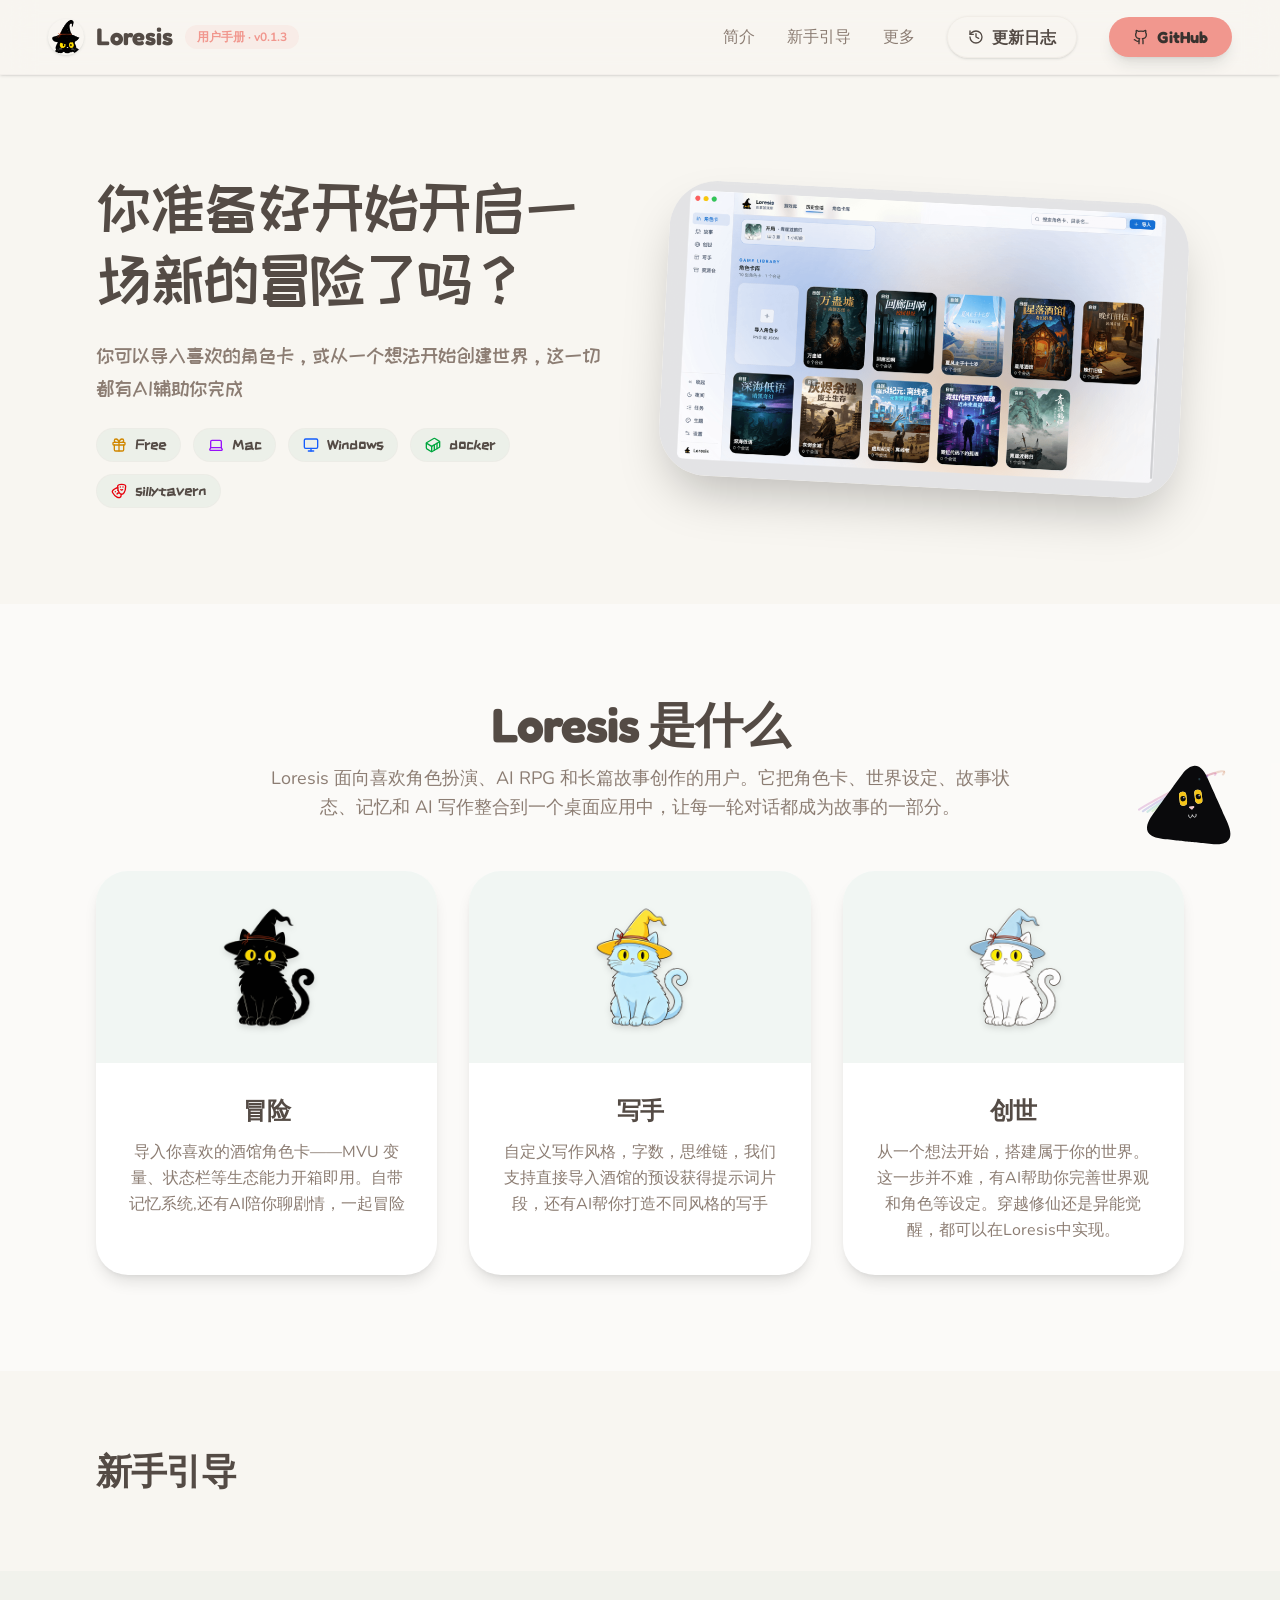
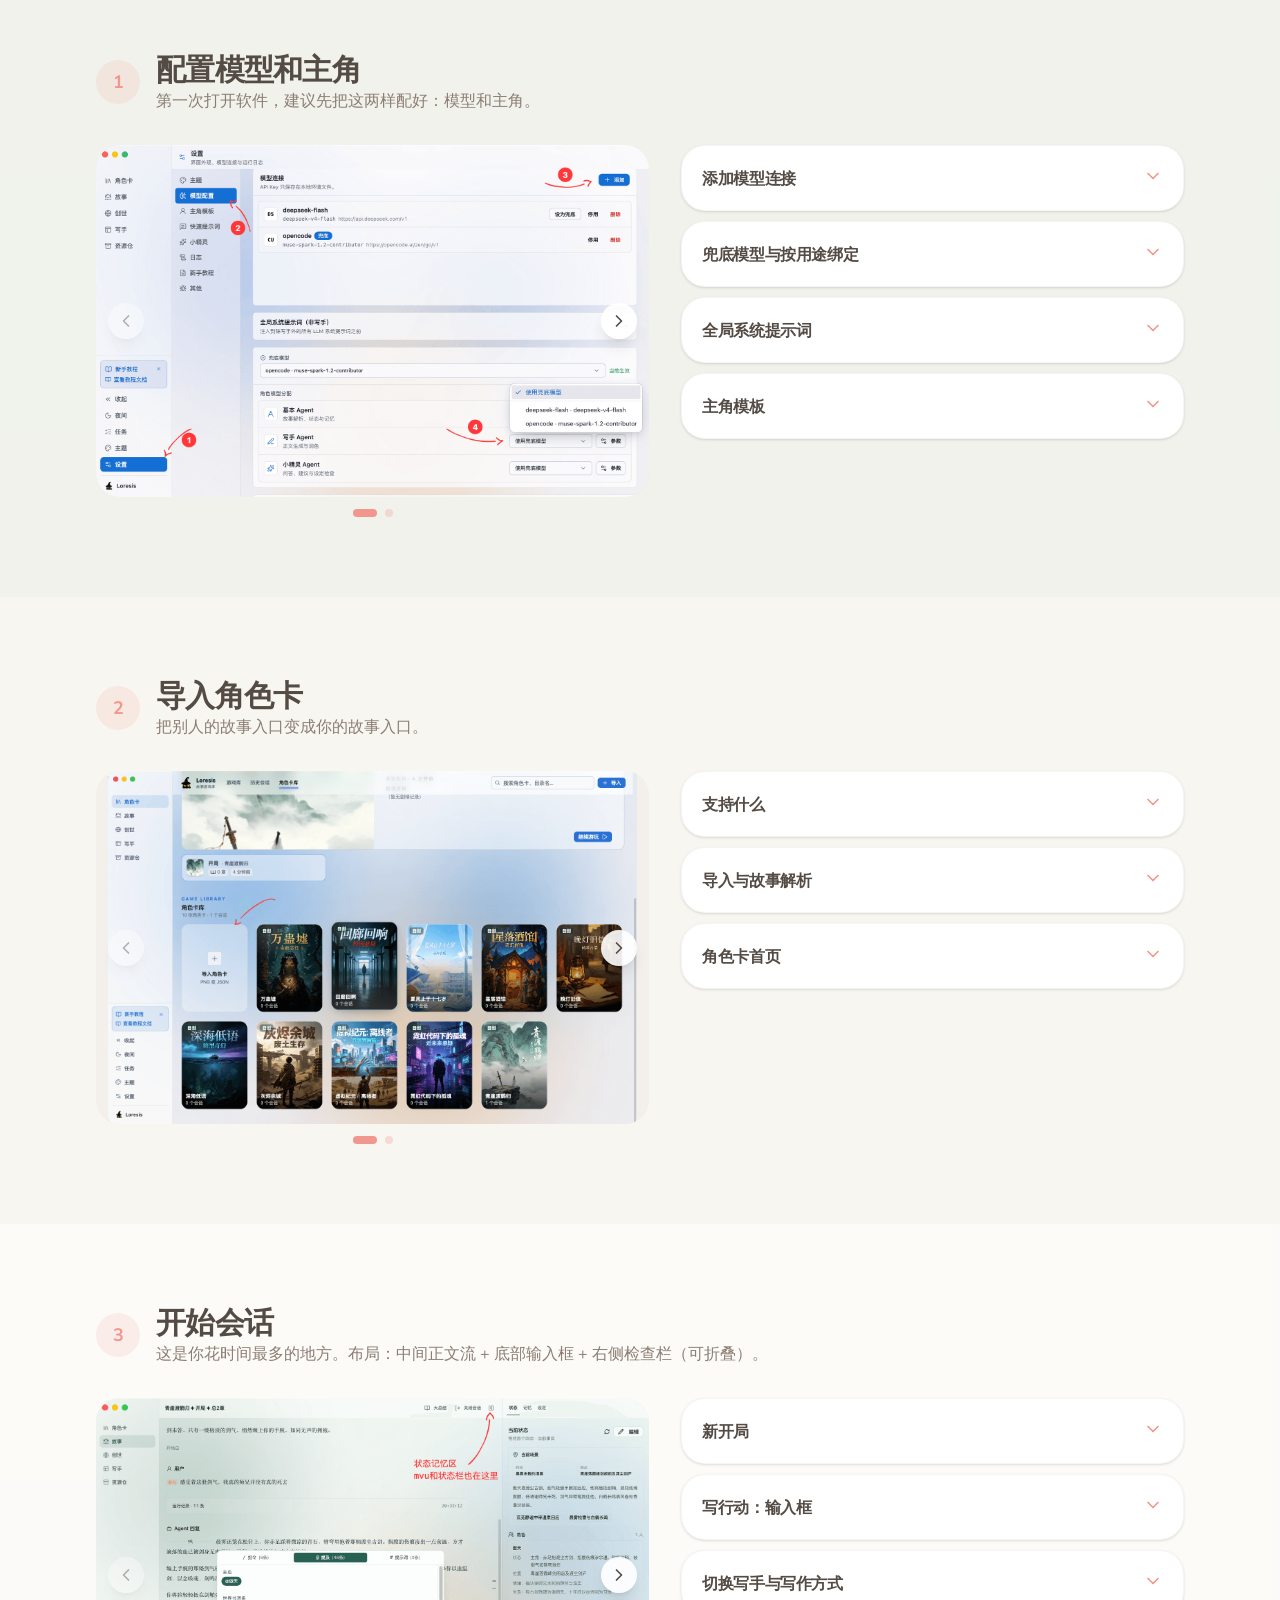
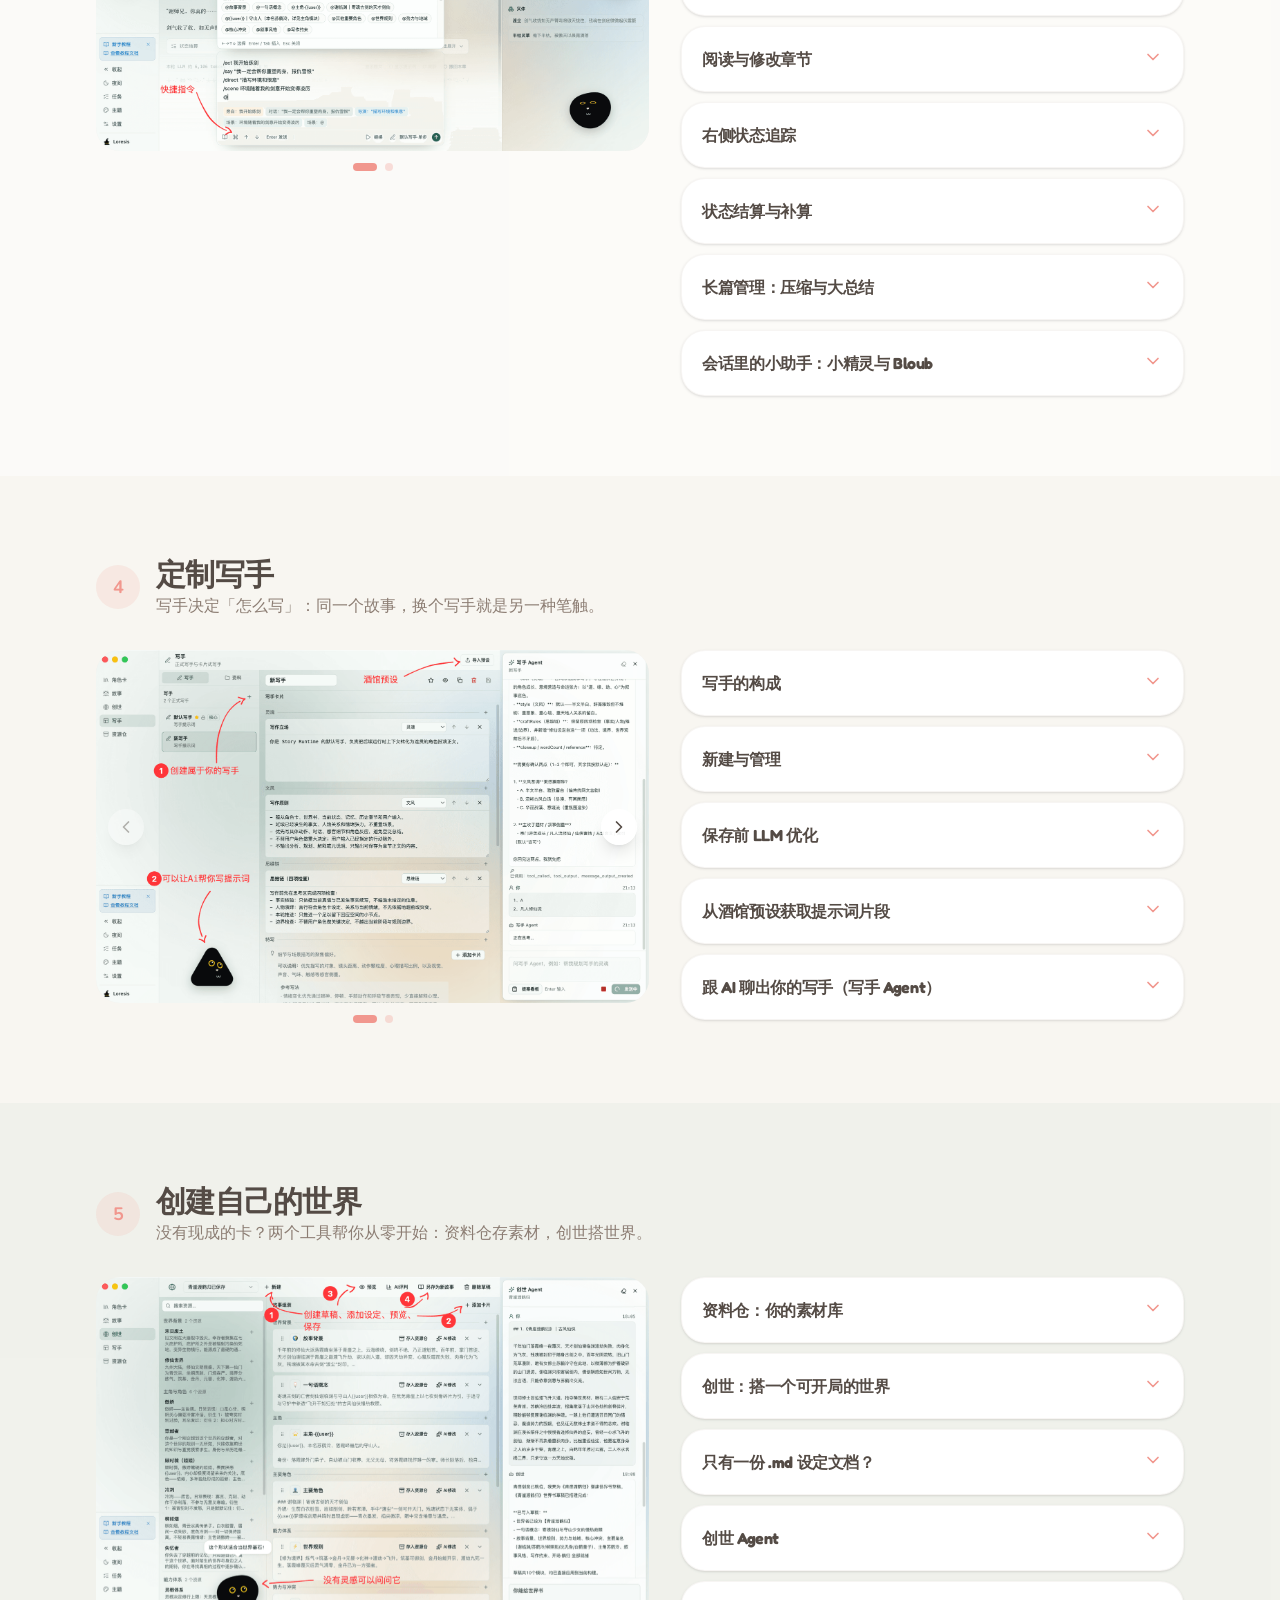
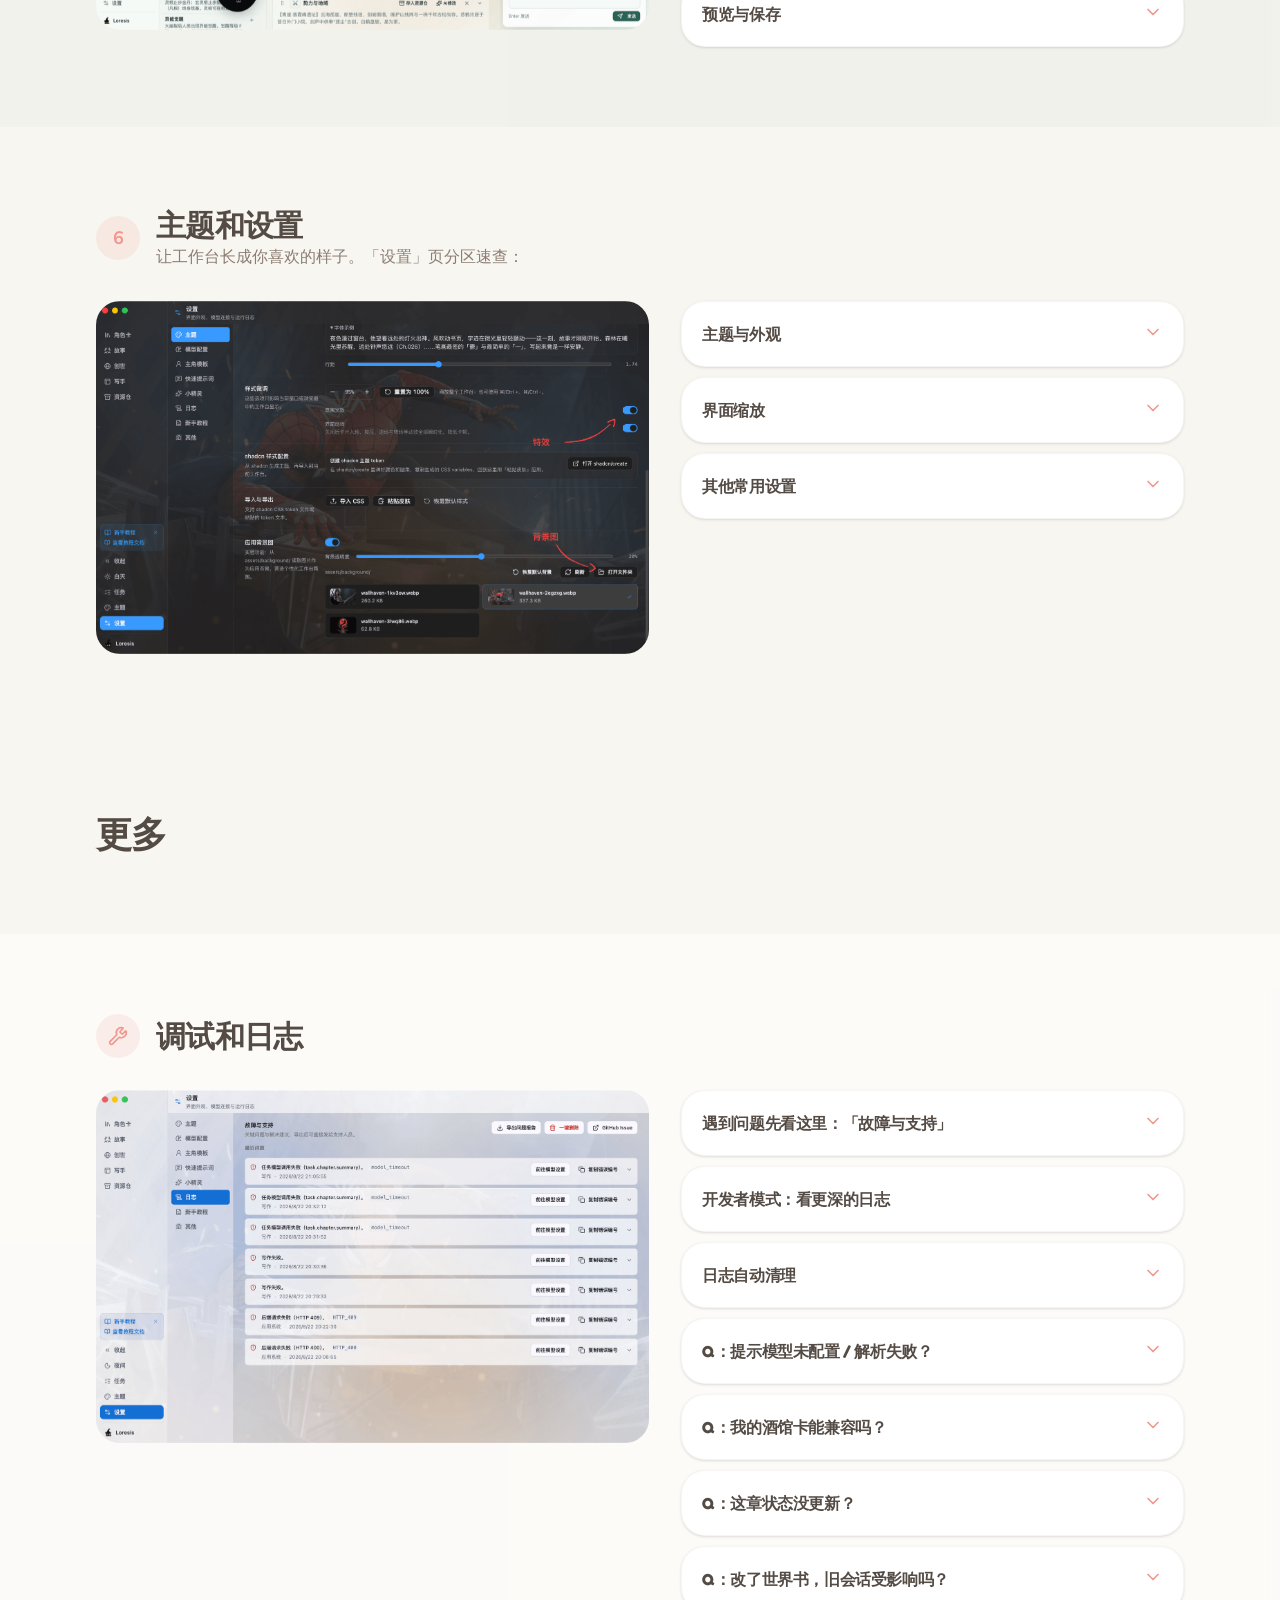
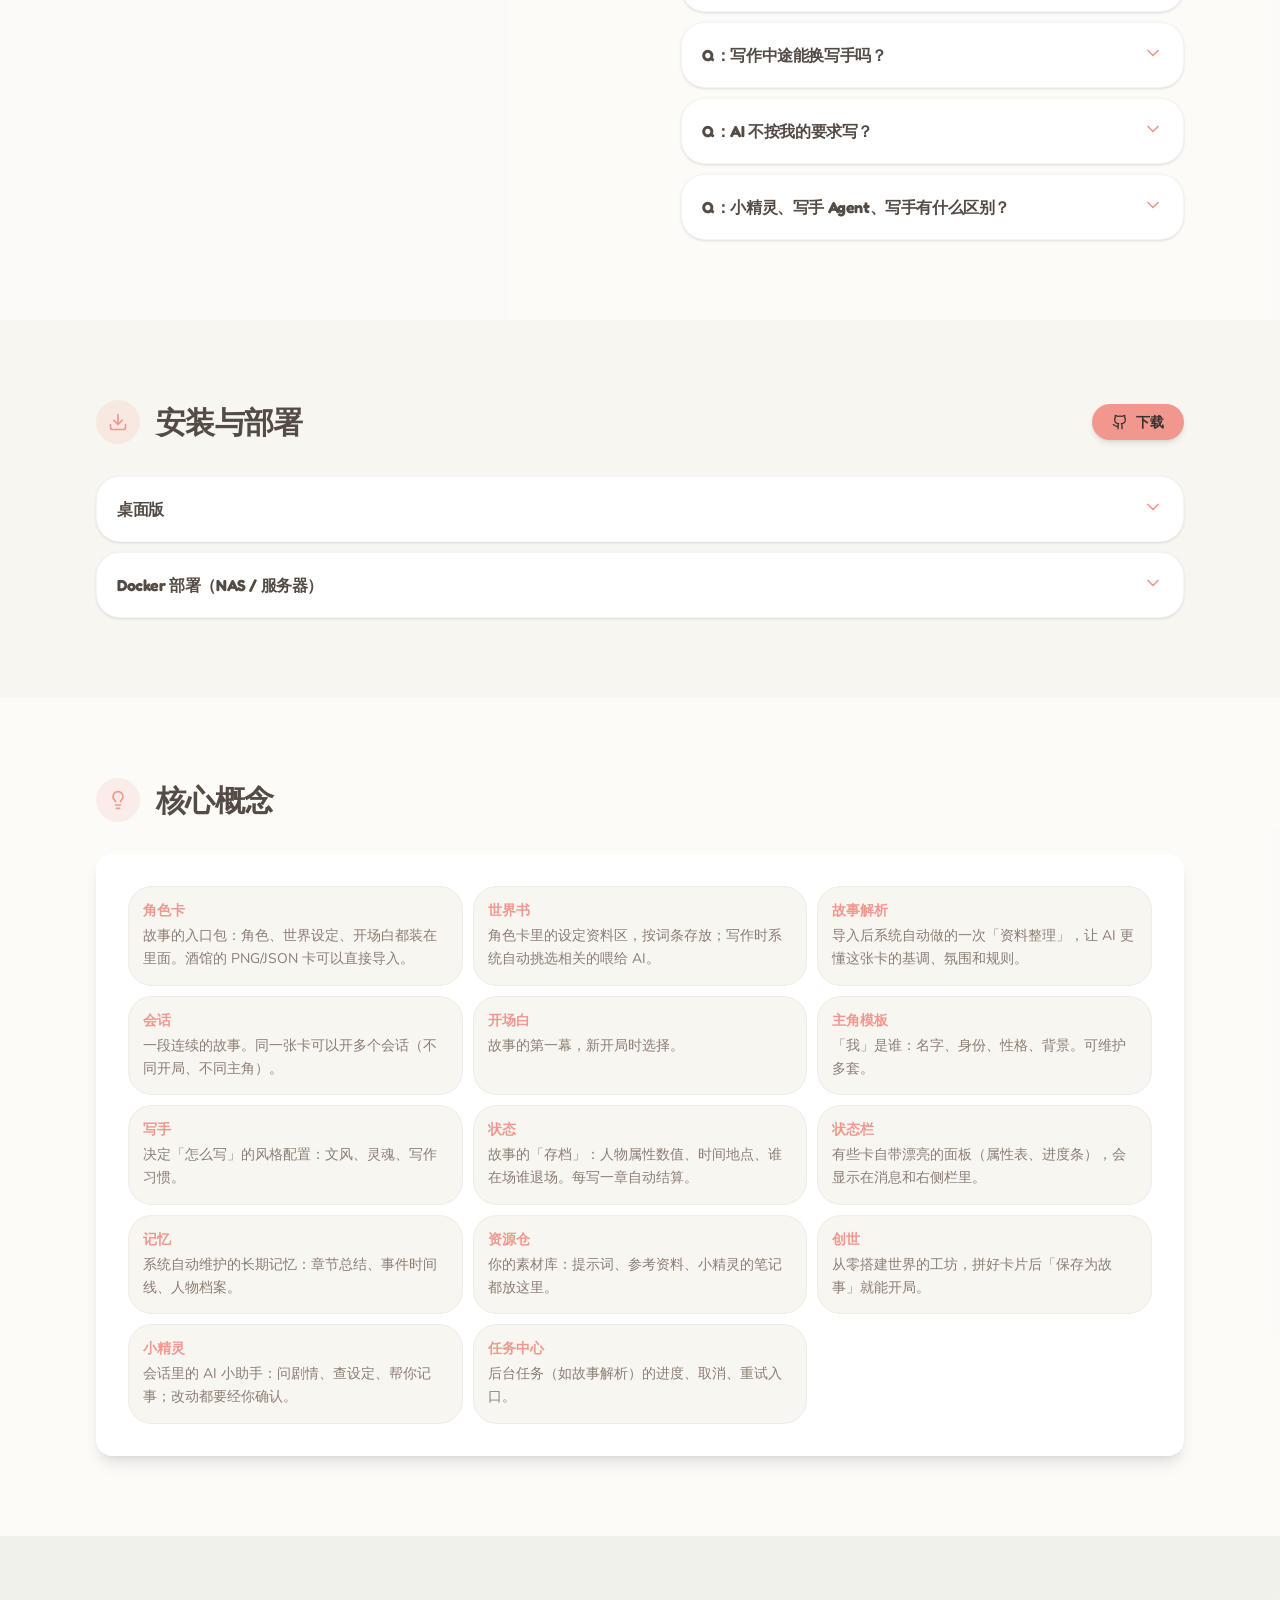
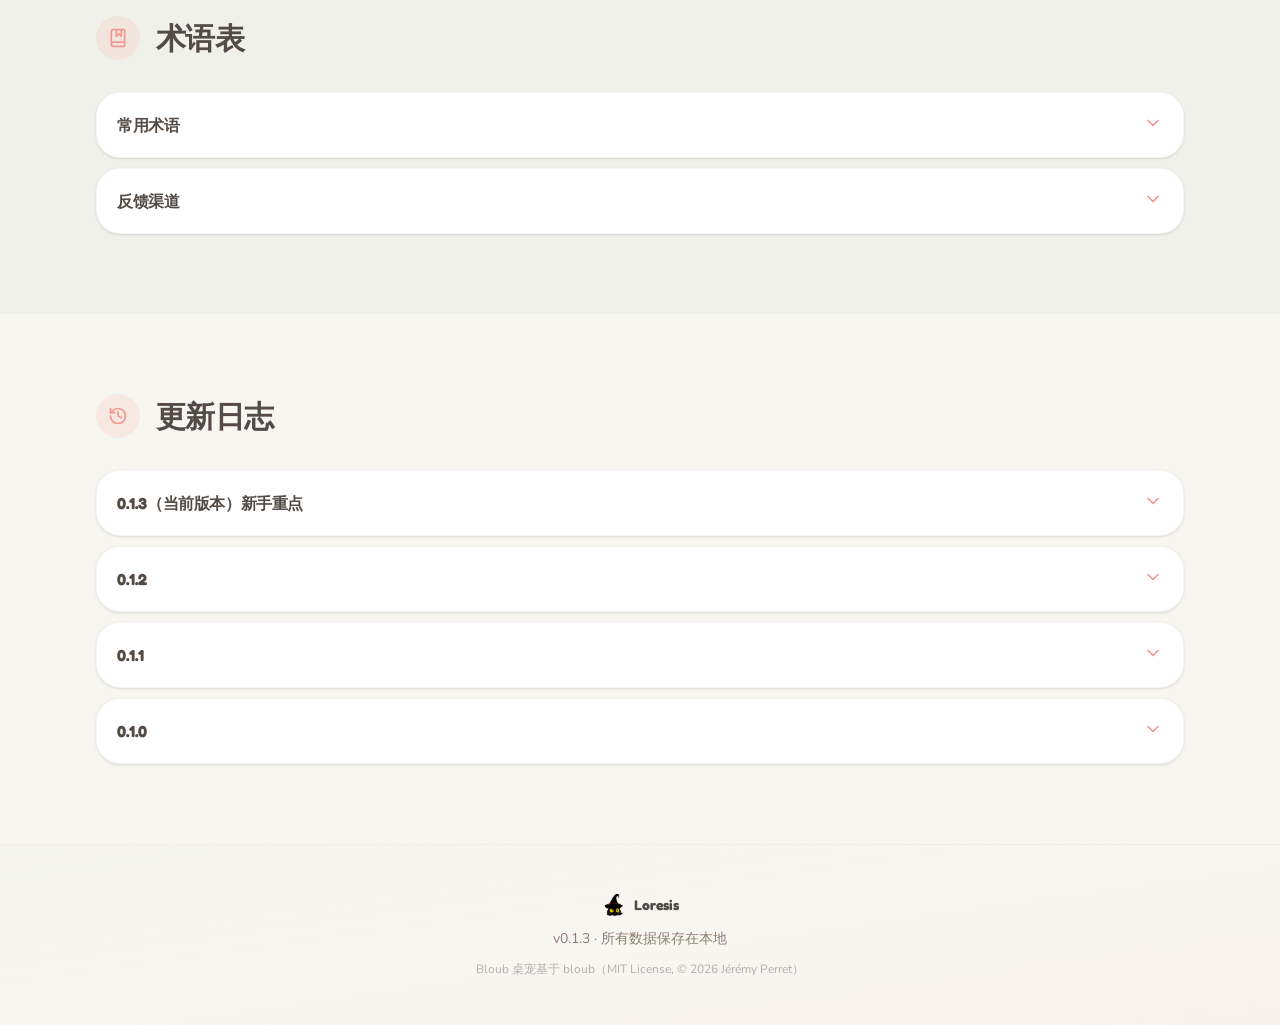
==== commit 53b7d24c: "feat: add web analytics and mark v0.1.4 released" ====
--- a/Loresis/index.html
+++ b/Loresis/index.html
@@ -1 +1 @@
-<!DOCTYPE html><html lang="zh-CN"> <head><meta charset="UTF-8"><meta name="viewport" content="width=device-width, initial-scale=1.0"><meta name="description" content="Loresis 是一个运行在你自己电脑上的 AI 角色扮演与故事创作工作台。每一轮对话都会成为故事的一部分，并被系统记住。"><meta name="theme-color" content="#E8A598"><link rel="icon" type="image/png" href="/Loresis/icons/icon.png"><link rel="canonical" href="/"><title>Loresis - AI 角色扮演与故事创作工作台 · 用户手册</title><link rel="preconnect" href="https://fonts.googleapis.com"><link rel="preconnect" href="https://fonts.gstatic.com" crossorigin><link href="https://fonts.googleapis.com/css2?family=Fredoka:wght@300..700&family=Nunito:ital,wght@0,200..1000;1,200..1000&family=Patrick+Hand&family=ZCOOL+KuaiLe&display=swap" rel="stylesheet"><script type="application/ld+json">{"@context":"https://schema.org","@type":"WebApplication","name":"Purrfectly Zen","description":"Cat-inspired meditation and mindfulness application","applicationCategory":"HealthApplication","operatingSystem":"Web","offers":{"@type":"Offer","price":"0","priceCurrency":"USD"}}</script><link rel="stylesheet" href="/Loresis/_astro/about.D2nARhFu.css"></head> <body>  <style>astro-island,astro-slot,astro-static-slot{display:contents}</style><script>(()=>{var e=async t=>{await(await t())()};(self.Astro||(self.Astro={})).load=e;window.dispatchEvent(new Event("astro:load"));})();</script><script>(()=>{var A=Object.defineProperty;var g=(i,o,a)=>o in i?A(i,o,{enumerable:!0,configurable:!0,writable:!0,value:a}):i[o]=a;var d=(i,o,a)=>g(i,typeof o!="symbol"?o+"":o,a);{let i={0:t=>m(t),1:t=>a(t),2:t=>new RegExp(t),3:t=>new Date(t),4:t=>new Map(a(t)),5:t=>new Set(a(t)),6:t=>BigInt(t),7:t=>new URL(t),8:t=>new Uint8Array(t),9:t=>new Uint16Array(t),10:t=>new Uint32Array(t),11:t=>1/0*t},o=t=>{let[l,e]=t;return l in i?i[l](e):void 0},a=t=>t.map(o),m=t=>typeof t!="object"||t===null?t:Object.fromEntries(Object.entries(t).map(([l,e])=>[l,o(e)]));class y extends HTMLElement{constructor(){super(...arguments);d(this,"Component");d(this,"hydrator");d(this,"hydrate",async()=>{var b;if(!this.hydrator||!this.isConnected)return;let e=(b=this.parentElement)==null?void 0:b.closest("astro-island[ssr]");if(e){e.addEventListener("astro:hydrate",this.hydrate,{once:!0});return}let c=this.querySelectorAll("astro-slot"),n={},h=this.querySelectorAll("template[data-astro-template]");for(let r of h){let s=r.closest(this.tagName);s!=null&&s.isSameNode(this)&&(n[r.getAttribute("data-astro-template")||"default"]=r.innerHTML,r.remove())}for(let r of c){let s=r.closest(this.tagName);s!=null&&s.isSameNode(this)&&(n[r.getAttribute("name")||"default"]=r.innerHTML)}let p;try{p=this.hasAttribute("props")?m(JSON.parse(this.getAttribute("props"))):{}}catch(r){let s=this.getAttribute("component-url")||"<unknown>",v=this.getAttribute("component-export");throw v&&(s+=` (export ${v})`),console.error(`[hydrate] Error parsing props for component ${s}`,this.getAttribute("props"),r),r}let u;await this.hydrator(this)(this.Component,p,n,{client:this.getAttribute("client")}),this.removeAttribute("ssr"),this.dispatchEvent(new CustomEvent("astro:hydrate"))});d(this,"unmount",()=>{this.isConnected||this.dispatchEvent(new CustomEvent("astro:unmount"))})}disconnectedCallback(){document.removeEventListener("astro:after-swap",this.unmount),document.addEventListener("astro:after-swap",this.unmount,{once:!0})}connectedCallback(){if(!this.hasAttribute("await-children")||document.readyState==="interactive"||document.readyState==="complete")this.childrenConnectedCallback();else{let e=()=>{document.removeEventListener("DOMContentLoaded",e),c.disconnect(),this.childrenConnectedCallback()},c=new MutationObserver(()=>{var n;((n=this.lastChild)==null?void 0:n.nodeType)===Node.COMMENT_NODE&&this.lastChild.nodeValue==="astro:end"&&(this.lastChild.remove(),e())});c.observe(this,{childList:!0}),document.addEventListener("DOMContentLoaded",e)}}async childrenConnectedCallback(){let e=this.getAttribute("before-hydration-url");e&&await import(e),this.start()}async start(){let e=JSON.parse(this.getAttribute("opts")),c=this.getAttribute("client");if(Astro[c]===void 0){window.addEventListener(`astro:${c}`,()=>this.start(),{once:!0});return}try{await Astro[c](async()=>{let n=this.getAttribute("renderer-url"),[h,{default:p}]=await Promise.all([import(this.getAttribute("component-url")),n?import(n):()=>()=>{}]),u=this.getAttribute("component-export")||"default";if(!u.includes("."))this.Component=h[u];else{this.Component=h;for(let f of u.split("."))this.Component=this.Component[f]}return this.hydrator=p,this.hydrate},e,this)}catch(n){console.error(`[astro-island] Error hydrating ${this.getAttribute("component-url")}`,n)}}attributeChangedCallback(){this.hydrate()}}d(y,"observedAttributes",["props"]),customElements.get("astro-island")||customElements.define("astro-island",y)}})();</script><astro-island uid="1zL1j7" prefix="r1" component-url="/Loresis/_astro/ManualHome.DqFTnLX9.js" component-export="default" renderer-url="/Loresis/_astro/client.BlZe1zq3.js" props="{}" ssr client="load" opts="{&quot;name&quot;:&quot;ManualHome&quot;,&quot;value&quot;:true}" await-children><link rel="preload" as="image" href="/Loresis/icons/icon.png"/><link rel="preload" as="image" href="/Loresis/_astro/hero.GRxRDYw4.png"/><link rel="preload" as="image" href="/Loresis/_astro/%E9%BB%91%E8%89%B2%E5%8E%9F%E5%9E%8B.CmG_S5fn.png"/><link rel="preload" as="image" href="/Loresis/_astro/%E8%93%9D%E8%89%B2%E5%8E%9F%E5%9E%8B.D81BTw0Q.png"/><link rel="preload" as="image" href="/Loresis/_astro/%E7%99%BD%E8%89%B2%E5%8E%9F%E5%9E%8B.BMNDOplh.png"/><div class="bg-background selection:bg-primary/20 selection:text-primary-foreground min-h-screen"><nav class="bg-background/80 border-border/40 relative sticky top-0 z-50 flex w-full items-center justify-between border-b px-6 py-4 shadow-sm backdrop-blur-lg md:px-12"><a href="/Loresis/" class="text-primary flex items-center gap-3 transition-opacity hover:opacity-80"><img src="/Loresis/icons/icon.png" alt="Loresis" class="h-9 w-9 rounded-xl shadow-sm"/><span class="font-heading text-foreground text-2xl font-bold">Loresis</span><span class="bg-primary/10 text-primary hidden rounded-full px-3 py-1 text-xs font-bold sm:inline-block">用户手册 · v<!-- -->0.1.3</span></a><div class="hidden items-center gap-8 font-medium md:flex"><a href="#features" data-testid="link-preface" class="relative w-fit transition-colors text-muted-foreground hover:text-primary"><div>简介</div></a><a href="#guide" data-testid="link-guide" class="relative w-fit transition-colors text-muted-foreground hover:text-primary"><div>新手引导</div></a><a href="#more" data-testid="link-more" class="relative w-fit transition-colors text-muted-foreground hover:text-primary"><div>更多</div></a><a href="/Loresis/changelog" class="font-heading border-border/60 text-foreground hover:bg-primary/10 hover:text-primary flex items-center gap-2 rounded-full border px-5 py-2 font-bold shadow-sm transition-all hover:scale-105"><svg xmlns="http://www.w3.org/2000/svg" width="24" height="24" viewBox="0 0 24 24" fill="none" stroke="currentColor" stroke-width="2" stroke-linecap="round" stroke-linejoin="round" class="lucide lucide-history h-4 w-4" aria-hidden="true"><path d="M3 12a9 9 0 1 0 9-9 9.75 9.75 0 0 0-6.74 2.74L3 8"></path><path d="M3 3v5h5"></path><path d="M12 7v5l4 2"></path></svg>更新日志</a><a href="https://github.com/zhuoming2026/Loresis" target="_blank" rel="noreferrer"><button class="font-heading bg-primary text-primary-foreground hover:bg-primary/90 flex items-center gap-2 rounded-full px-6 py-2 font-bold shadow-lg transition-all hover:scale-105 hover:shadow-xl"><svg xmlns="http://www.w3.org/2000/svg" width="24" height="24" viewBox="0 0 24 24" fill="none" stroke="currentColor" stroke-width="2" stroke-linecap="round" stroke-linejoin="round" class="lucide lucide-github h-4 w-4" aria-hidden="true"><path d="M15 22v-4a4.8 4.8 0 0 0-1-3.5c3 0 6-2 6-5.5.08-1.25-.27-2.48-1-3.5.28-1.15.28-2.35 0-3.5 0 0-1 0-3 1.5-2.64-.5-5.36-.5-8 0C6 2 5 2 5 2c-.3 1.15-.3 2.35 0 3.5A5.403 5.403 0 0 0 4 9c0 3.5 3 5.5 6 5.5-.39.49-.68 1.05-.85 1.65-.17.6-.22 1.23-.15 1.85v4"></path><path d="M9 18c-4.51 2-5-2-7-2"></path></svg>GitHub</button></a></div><button class="text-foreground bg-primary/10 hover:bg-primary/25 rounded-full p-2 transition-colors md:hidden" data-testid="button-menu-toggle"><svg xmlns="http://www.w3.org/2000/svg" width="24" height="24" viewBox="0 0 24 24" fill="none" stroke="currentColor" stroke-width="2" stroke-linecap="round" stroke-linejoin="round" class="lucide lucide-menu" aria-hidden="true"><path d="M4 5h16"></path><path d="M4 12h16"></path><path d="M4 19h16"></path></svg></button></nav><section class="relative overflow-hidden px-6 py-16 md:px-12 md:py-24 lg:px-24"><div class="bg-primary/10 absolute top-[-10%] left-[-10%] -z-10 h-[500px] w-[500px] rounded-full blur-3xl"></div><div class="bg-accent/30 absolute right-[-5%] bottom-[10%] -z-10 h-[400px] w-[400px] rounded-full blur-3xl"></div><div class="relative z-10 mx-auto grid max-w-7xl items-center gap-10 lg:grid-cols-2 lg:gap-12"><div class="font-cute" style="opacity:0;transform:translateY(20px)"><h1 class="font-cute text-foreground mb-6 text-4xl leading-[1.2] font-normal md:text-6xl">你准备好开始开启一场新的冒险了吗？</h1><p class="text-muted-foreground max-w-xl text-lg leading-relaxed md:text-xl">你可以导入喜欢的角色卡，或从一个想法开始创建世界，这一切都有AI辅助你完成</p><div class="mt-6 flex flex-wrap gap-3" style="opacity:0"><div class="bg-secondary/30 border-border/40 flex items-center justify-center gap-2 rounded-full border px-3.5 py-1.5" style="opacity:0;transform:translateX(-10px)"><svg xmlns="http://www.w3.org/2000/svg" width="24" height="24" viewBox="0 0 24 24" fill="none" stroke="currentColor" stroke-width="2" stroke-linecap="round" stroke-linejoin="round" class="lucide lucide-gift h-4 w-4 flex-shrink-0 text-yellow-600" aria-hidden="true"><rect x="3" y="8" width="18" height="4" rx="1"></rect><path d="M12 8v13"></path><path d="M19 12v7a2 2 0 0 1-2 2H7a2 2 0 0 1-2-2v-7"></path><path d="M7.5 8a2.5 2.5 0 0 1 0-5A4.8 8 0 0 1 12 8a4.8 8 0 0 1 4.5-5 2.5 2.5 0 0 1 0 5"></path></svg><span class="text-foreground text-sm font-semibold">Free</span></div><div class="bg-secondary/30 border-border/40 flex items-center justify-center gap-2 rounded-full border px-3.5 py-1.5" style="opacity:0;transform:translateX(-10px)"><svg xmlns="http://www.w3.org/2000/svg" width="24" height="24" viewBox="0 0 24 24" fill="none" stroke="currentColor" stroke-width="2" stroke-linecap="round" stroke-linejoin="round" class="lucide lucide-laptop h-4 w-4 flex-shrink-0 text-purple-600" aria-hidden="true"><path d="M18 5a2 2 0 0 1 2 2v8.526a2 2 0 0 0 .212.897l1.068 2.127a1 1 0 0 1-.9 1.45H3.62a1 1 0 0 1-.9-1.45l1.068-2.127A2 2 0 0 0 4 15.526V7a2 2 0 0 1 2-2z"></path><path d="M20.054 15.987H3.946"></path></svg><span class="text-foreground text-sm font-semibold">Mac</span></div><div class="bg-secondary/30 border-border/40 flex items-center justify-center gap-2 rounded-full border px-3.5 py-1.5" style="opacity:0;transform:translateX(-10px)"><svg xmlns="http://www.w3.org/2000/svg" width="24" height="24" viewBox="0 0 24 24" fill="none" stroke="currentColor" stroke-width="2" stroke-linecap="round" stroke-linejoin="round" class="lucide lucide-monitor h-4 w-4 flex-shrink-0 text-blue-600" aria-hidden="true"><rect width="20" height="14" x="2" y="3" rx="2"></rect><line x1="8" x2="16" y1="21" y2="21"></line><line x1="12" x2="12" y1="17" y2="21"></line></svg><span class="text-foreground text-sm font-semibold">Windows</span></div><div class="bg-secondary/30 border-border/40 flex items-center justify-center gap-2 rounded-full border px-3.5 py-1.5" style="opacity:0;transform:translateX(-10px)"><svg xmlns="http://www.w3.org/2000/svg" width="24" height="24" viewBox="0 0 24 24" fill="none" stroke="currentColor" stroke-width="2" stroke-linecap="round" stroke-linejoin="round" class="lucide lucide-container h-4 w-4 flex-shrink-0 text-green-600" aria-hidden="true"><path d="M22 7.7c0-.6-.4-1.2-.8-1.5l-6.3-3.9a1.72 1.72 0 0 0-1.7 0l-10.3 6c-.5.2-.9.8-.9 1.4v6.6c0 .5.4 1.2.8 1.5l6.3 3.9a1.72 1.72 0 0 0 1.7 0l10.3-6c.5-.3.9-1 .9-1.5Z"></path><path d="M10 21.9V14L2.1 9.1"></path><path d="m10 14 11.9-6.9"></path><path d="M14 19.8v-8.1"></path><path d="M18 17.5V9.4"></path></svg><span class="text-foreground text-sm font-semibold">docker</span></div><div class="bg-secondary/30 border-border/40 flex items-center justify-center gap-2 rounded-full border px-3.5 py-1.5" style="opacity:0;transform:translateX(-10px)"><svg xmlns="http://www.w3.org/2000/svg" width="24" height="24" viewBox="0 0 24 24" fill="none" stroke="currentColor" stroke-width="2" stroke-linecap="round" stroke-linejoin="round" class="lucide lucide-drama h-4 w-4 flex-shrink-0 text-red-600" aria-hidden="true"><path d="M10 11h.01"></path><path d="M14 6h.01"></path><path d="M18 6h.01"></path><path d="M6.5 13.1h.01"></path><path d="M22 5c0 9-4 12-6 12s-6-3-6-12c0-2 2-3 6-3s6 1 6 3"></path><path d="M17.4 9.9c-.8.8-2 .8-2.8 0"></path><path d="M10.1 7.1C9 7.2 7.7 7.7 6 8.6c-3.5 2-4.7 3.9-3.7 5.6 4.5 7.8 9.5 8.4 11.2 7.4.9-.5 1.9-2.1 1.9-4.7"></path><path d="M9.1 16.5c.3-1.1 1.4-1.7 2.4-1.4"></path></svg><span class="text-foreground text-sm font-semibold">sillytavern</span></div></div></div><div class="relative z-10" style="opacity:0;transform:scale(0.85) rotate(5deg)"><img src="/Loresis/_astro/hero.GRxRDYw4.png" alt="Loresis 界面主视觉" class="h-auto w-full transform rounded-[3rem] shadow-2xl transition-transform duration-700 hover:rotate-0 md:rotate-3"/></div></div></section><section id="features" data-testid="manual-section-features" class="relative bg-white/50 px-6 py-24 md:px-12 lg:px-24"><div class="mx-auto max-w-7xl"><div class="mb-12 space-y-4 text-center"><h2 class="font-heading text-foreground text-4xl font-bold md:text-5xl">Loresis 是什么</h2><p class="text-muted-foreground mx-auto max-w-3xl text-lg leading-relaxed">Loresis 面向喜欢角色扮演、AI RPG 和长篇故事创作的用户。它把角色卡、世界设定、故事状态、记忆和 AI 写作整合到一个桌面应用中，让每一轮对话都成为故事的一部分。</p></div><div class="grid grid-cols-1 gap-8 md:grid-cols-3"><div data-testid="card-feature-冒险" style="opacity:0;transform:translateY(30px)"><div class="bg-card h-full overflow-hidden rounded-[2rem] border-none shadow-lg transition-shadow duration-300 hover:shadow-xl"><div class="bg-secondary/30 flex h-48 items-center justify-center p-8"><img src="/Loresis/_astro/%E9%BB%91%E8%89%B2%E5%8E%9F%E5%9E%8B.CmG_S5fn.png" alt="冒险" class="h-36 w-auto rounded-2xl object-contain drop-shadow-md"/></div><div class="flex flex-1 flex-col items-center p-8 text-center"><h3 class="font-heading text-foreground mb-3 text-2xl font-bold">冒险</h3><p class="text-muted-foreground leading-relaxed">导入你喜欢的酒馆角色卡——MVU 变量、状态栏等生态能力开箱即用。自带记忆系统,还有AI陪你聊剧情，一起冒险</p></div></div></div><div data-testid="card-feature-写手" style="opacity:0;transform:translateY(30px)"><div class="bg-card h-full overflow-hidden rounded-[2rem] border-none shadow-lg transition-shadow duration-300 hover:shadow-xl"><div class="bg-secondary/30 flex h-48 items-center justify-center p-8"><img src="/Loresis/_astro/%E8%93%9D%E8%89%B2%E5%8E%9F%E5%9E%8B.D81BTw0Q.png" alt="写手" class="h-36 w-auto rounded-2xl object-contain drop-shadow-md"/></div><div class="flex flex-1 flex-col items-center p-8 text-center"><h3 class="font-heading text-foreground mb-3 text-2xl font-bold">写手</h3><p class="text-muted-foreground leading-relaxed">自定义写作风格，字数，思维链，我们支持直接导入酒馆的预设获得提示词片段，还有AI帮你打造不同风格的写手</p></div></div></div><div data-testid="card-feature-创世" style="opacity:0;transform:translateY(30px)"><div class="bg-card h-full overflow-hidden rounded-[2rem] border-none shadow-lg transition-shadow duration-300 hover:shadow-xl"><div class="bg-secondary/30 flex h-48 items-center justify-center p-8"><img src="/Loresis/_astro/%E7%99%BD%E8%89%B2%E5%8E%9F%E5%9E%8B.BMNDOplh.png" alt="创世" class="h-36 w-auto rounded-2xl object-contain drop-shadow-md"/></div><div class="flex flex-1 flex-col items-center p-8 text-center"><h3 class="font-heading text-foreground mb-3 text-2xl font-bold">创世</h3><p class="text-muted-foreground leading-relaxed">从一个想法开始，搭建属于你的世界。这一步并不难，有AI帮助你完善世界观和角色等设定。穿越修仙还是异能觉醒，都可以在Loresis中实现。</p></div></div></div></div></div></section><section id="guide" data-testid="manual-section-guide" class="relative scroll-mt-24 px-6 py-16 md:px-12 md:py-20 lg:px-24 "><div class="mx-auto max-w-7xl"><h2 class="font-heading text-foreground text-3xl font-bold md:text-4xl">新手引导</h2></div></section><div style="opacity:0;transform:translateY(24px)"><section id="ch1" data-testid="manual-section-ch1" class="relative scroll-mt-24 px-6 py-16 md:px-12 md:py-20 lg:px-24 bg-secondary/20"><div class="mx-auto max-w-7xl"><div class="mb-8 flex items-center gap-4"><div class="bg-primary/15 text-primary flex h-11 w-11 flex-shrink-0 items-center justify-center rounded-full text-lg font-bold">1</div><div class="min-w-0 flex-1"><h2 class="font-heading text-foreground text-2xl font-bold md:text-3xl">配置模型和主角</h2><p class="text-muted-foreground mt-0.5">第一次打开软件，建议先把这两样配好：模型和主角。</p></div></div><div class="grid gap-8 lg:grid-cols-[1.1fr_1fr] lg:items-start"><div class="lg:sticky lg:top-28"><div><div class="relative"><div class="bg-muted/40 overflow-hidden rounded-xl"><div class="flex"><div class="min-w-0 flex-[0_0_100%]"><div class="flex aspect-[2570/1640] items-center justify-center"><img src="/Loresis/_astro/1-1.BqWzvf9p.png" alt="界面截图 1-1" loading="lazy" class="h-full w-full object-contain"/></div></div><div class="min-w-0 flex-[0_0_100%]"><div class="flex aspect-[2570/1640] items-center justify-center"><img src="/Loresis/_astro/1-2.BkZiQW2f.png" alt="界面截图 1-2" loading="lazy" class="h-full w-full object-contain"/></div></div></div></div><button disabled="" aria-label="上一张" class="bg-card/90 text-foreground hover:bg-card absolute top-1/2 left-3 flex h-9 w-9 -translate-y-1/2 items-center justify-center rounded-full shadow-lg transition-colors disabled:opacity-40"><svg xmlns="http://www.w3.org/2000/svg" width="24" height="24" viewBox="0 0 24 24" fill="none" stroke="currentColor" stroke-width="2" stroke-linecap="round" stroke-linejoin="round" class="lucide lucide-chevron-left h-5 w-5" aria-hidden="true"><path d="m15 18-6-6 6-6"></path></svg></button><button aria-label="下一张" class="bg-card/90 text-foreground hover:bg-card absolute top-1/2 right-3 flex h-9 w-9 -translate-y-1/2 items-center justify-center rounded-full shadow-lg transition-colors disabled:opacity-40"><svg xmlns="http://www.w3.org/2000/svg" width="24" height="24" viewBox="0 0 24 24" fill="none" stroke="currentColor" stroke-width="2" stroke-linecap="round" stroke-linejoin="round" class="lucide lucide-chevron-right h-5 w-5" aria-hidden="true"><path d="m9 18 6-6-6-6"></path></svg></button></div><div class="mt-3 flex justify-center gap-2"><button aria-label="跳到第 1 张" class="h-2 rounded-full transition-all bg-primary w-6"></button><button aria-label="跳到第 2 张" class="h-2 rounded-full transition-all bg-primary/30 w-2"></button></div></div></div><div class="space-y-2.5"><div class="border-border/40 bg-card overflow-hidden rounded-xl border shadow-sm"><button class="hover:bg-card/80 w-full p-4 text-left transition-colors sm:p-5"><div class="flex items-start justify-between gap-3"><h4 class="font-heading text-foreground font-bold">添加模型连接</h4><div class="text-primary flex-shrink-0"><svg xmlns="http://www.w3.org/2000/svg" width="24" height="24" viewBox="0 0 24 24" fill="none" stroke="currentColor" stroke-width="2" stroke-linecap="round" stroke-linejoin="round" class="lucide lucide-chevron-down h-5 w-5" aria-hidden="true"><path d="m6 9 6 6 6-6"></path></svg></div></div></button></div><div class="border-border/40 bg-card overflow-hidden rounded-xl border shadow-sm"><button class="hover:bg-card/80 w-full p-4 text-left transition-colors sm:p-5"><div class="flex items-start justify-between gap-3"><h4 class="font-heading text-foreground font-bold">兜底模型与按用途绑定</h4><div class="text-primary flex-shrink-0"><svg xmlns="http://www.w3.org/2000/svg" width="24" height="24" viewBox="0 0 24 24" fill="none" stroke="currentColor" stroke-width="2" stroke-linecap="round" stroke-linejoin="round" class="lucide lucide-chevron-down h-5 w-5" aria-hidden="true"><path d="m6 9 6 6 6-6"></path></svg></div></div></button></div><div class="border-border/40 bg-card overflow-hidden rounded-xl border shadow-sm"><button class="hover:bg-card/80 w-full p-4 text-left transition-colors sm:p-5"><div class="flex items-start justify-between gap-3"><h4 class="font-heading text-foreground font-bold">全局系统提示词</h4><div class="text-primary flex-shrink-0"><svg xmlns="http://www.w3.org/2000/svg" width="24" height="24" viewBox="0 0 24 24" fill="none" stroke="currentColor" stroke-width="2" stroke-linecap="round" stroke-linejoin="round" class="lucide lucide-chevron-down h-5 w-5" aria-hidden="true"><path d="m6 9 6 6 6-6"></path></svg></div></div></button></div><div class="border-border/40 bg-card overflow-hidden rounded-xl border shadow-sm"><button class="hover:bg-card/80 w-full p-4 text-left transition-colors sm:p-5"><div class="flex items-start justify-between gap-3"><h4 class="font-heading text-foreground font-bold">主角模板</h4><div class="text-primary flex-shrink-0"><svg xmlns="http://www.w3.org/2000/svg" width="24" height="24" viewBox="0 0 24 24" fill="none" stroke="currentColor" stroke-width="2" stroke-linecap="round" stroke-linejoin="round" class="lucide lucide-chevron-down h-5 w-5" aria-hidden="true"><path d="m6 9 6 6 6-6"></path></svg></div></div></button></div></div></div></div></section></div><div style="opacity:0;transform:translateY(24px)"><section id="ch2" data-testid="manual-section-ch2" class="relative scroll-mt-24 px-6 py-16 md:px-12 md:py-20 lg:px-24 "><div class="mx-auto max-w-7xl"><div class="mb-8 flex items-center gap-4"><div class="bg-primary/15 text-primary flex h-11 w-11 flex-shrink-0 items-center justify-center rounded-full text-lg font-bold">2</div><div class="min-w-0 flex-1"><h2 class="font-heading text-foreground text-2xl font-bold md:text-3xl">导入角色卡</h2><p class="text-muted-foreground mt-0.5">把别人的故事入口变成你的故事入口。</p></div></div><div class="grid gap-8 lg:grid-cols-[1.1fr_1fr] lg:items-start"><div class="lg:sticky lg:top-28"><div><div class="relative"><div class="bg-muted/40 overflow-hidden rounded-xl"><div class="flex"><div class="min-w-0 flex-[0_0_100%]"><div class="flex aspect-[2570/1640] items-center justify-center"><img src="/Loresis/_astro/2-1.BlBYrj1J.png" alt="界面截图 2-1" loading="lazy" class="h-full w-full object-contain"/></div></div><div class="min-w-0 flex-[0_0_100%]"><div class="flex aspect-[2570/1640] items-center justify-center"><img src="/Loresis/_astro/2-2.DgAOVO-7.png" alt="界面截图 2-2" loading="lazy" class="h-full w-full object-contain"/></div></div></div></div><button disabled="" aria-label="上一张" class="bg-card/90 text-foreground hover:bg-card absolute top-1/2 left-3 flex h-9 w-9 -translate-y-1/2 items-center justify-center rounded-full shadow-lg transition-colors disabled:opacity-40"><svg xmlns="http://www.w3.org/2000/svg" width="24" height="24" viewBox="0 0 24 24" fill="none" stroke="currentColor" stroke-width="2" stroke-linecap="round" stroke-linejoin="round" class="lucide lucide-chevron-left h-5 w-5" aria-hidden="true"><path d="m15 18-6-6 6-6"></path></svg></button><button aria-label="下一张" class="bg-card/90 text-foreground hover:bg-card absolute top-1/2 right-3 flex h-9 w-9 -translate-y-1/2 items-center justify-center rounded-full shadow-lg transition-colors disabled:opacity-40"><svg xmlns="http://www.w3.org/2000/svg" width="24" height="24" viewBox="0 0 24 24" fill="none" stroke="currentColor" stroke-width="2" stroke-linecap="round" stroke-linejoin="round" class="lucide lucide-chevron-right h-5 w-5" aria-hidden="true"><path d="m9 18 6-6-6-6"></path></svg></button></div><div class="mt-3 flex justify-center gap-2"><button aria-label="跳到第 1 张" class="h-2 rounded-full transition-all bg-primary w-6"></button><button aria-label="跳到第 2 张" class="h-2 rounded-full transition-all bg-primary/30 w-2"></button></div></div></div><div class="space-y-2.5"><div class="border-border/40 bg-card overflow-hidden rounded-xl border shadow-sm"><button class="hover:bg-card/80 w-full p-4 text-left transition-colors sm:p-5"><div class="flex items-start justify-between gap-3"><h4 class="font-heading text-foreground font-bold">支持什么</h4><div class="text-primary flex-shrink-0"><svg xmlns="http://www.w3.org/2000/svg" width="24" height="24" viewBox="0 0 24 24" fill="none" stroke="currentColor" stroke-width="2" stroke-linecap="round" stroke-linejoin="round" class="lucide lucide-chevron-down h-5 w-5" aria-hidden="true"><path d="m6 9 6 6 6-6"></path></svg></div></div></button></div><div class="border-border/40 bg-card overflow-hidden rounded-xl border shadow-sm"><button class="hover:bg-card/80 w-full p-4 text-left transition-colors sm:p-5"><div class="flex items-start justify-between gap-3"><h4 class="font-heading text-foreground font-bold">导入与故事解析</h4><div class="text-primary flex-shrink-0"><svg xmlns="http://www.w3.org/2000/svg" width="24" height="24" viewBox="0 0 24 24" fill="none" stroke="currentColor" stroke-width="2" stroke-linecap="round" stroke-linejoin="round" class="lucide lucide-chevron-down h-5 w-5" aria-hidden="true"><path d="m6 9 6 6 6-6"></path></svg></div></div></button></div><div class="border-border/40 bg-card overflow-hidden rounded-xl border shadow-sm"><button class="hover:bg-card/80 w-full p-4 text-left transition-colors sm:p-5"><div class="flex items-start justify-between gap-3"><h4 class="font-heading text-foreground font-bold">角色卡首页</h4><div class="text-primary flex-shrink-0"><svg xmlns="http://www.w3.org/2000/svg" width="24" height="24" viewBox="0 0 24 24" fill="none" stroke="currentColor" stroke-width="2" stroke-linecap="round" stroke-linejoin="round" class="lucide lucide-chevron-down h-5 w-5" aria-hidden="true"><path d="m6 9 6 6 6-6"></path></svg></div></div></button></div></div></div></div></section></div><div style="opacity:0;transform:translateY(24px)"><section id="ch3" data-testid="manual-section-ch3" class="relative scroll-mt-24 px-6 py-16 md:px-12 md:py-20 lg:px-24 bg-white/50"><div class="mx-auto max-w-7xl"><div class="mb-8 flex items-center gap-4"><div class="bg-primary/15 text-primary flex h-11 w-11 flex-shrink-0 items-center justify-center rounded-full text-lg font-bold">3</div><div class="min-w-0 flex-1"><h2 class="font-heading text-foreground text-2xl font-bold md:text-3xl">开始会话</h2><p class="text-muted-foreground mt-0.5">这是你花时间最多的地方。布局：中间正文流 + 底部输入框 + 右侧检查栏（可折叠）。</p></div></div><div class="grid gap-8 lg:grid-cols-[1.1fr_1fr] lg:items-start"><div class="lg:sticky lg:top-28"><div><div class="relative"><div class="bg-muted/40 overflow-hidden rounded-xl"><div class="flex"><div class="min-w-0 flex-[0_0_100%]"><div class="flex aspect-[2570/1640] items-center justify-center"><img src="/Loresis/_astro/3-1.DwOVDJyr.png" alt="界面截图 3-1" loading="lazy" class="h-full w-full object-contain"/></div></div><div class="min-w-0 flex-[0_0_100%]"><div class="flex aspect-[2570/1640] items-center justify-center"><img src="/Loresis/_astro/3-2.lJkMyiZU.png" alt="界面截图 3-2" loading="lazy" class="h-full w-full object-contain"/></div></div></div></div><button disabled="" aria-label="上一张" class="bg-card/90 text-foreground hover:bg-card absolute top-1/2 left-3 flex h-9 w-9 -translate-y-1/2 items-center justify-center rounded-full shadow-lg transition-colors disabled:opacity-40"><svg xmlns="http://www.w3.org/2000/svg" width="24" height="24" viewBox="0 0 24 24" fill="none" stroke="currentColor" stroke-width="2" stroke-linecap="round" stroke-linejoin="round" class="lucide lucide-chevron-left h-5 w-5" aria-hidden="true"><path d="m15 18-6-6 6-6"></path></svg></button><button aria-label="下一张" class="bg-card/90 text-foreground hover:bg-card absolute top-1/2 right-3 flex h-9 w-9 -translate-y-1/2 items-center justify-center rounded-full shadow-lg transition-colors disabled:opacity-40"><svg xmlns="http://www.w3.org/2000/svg" width="24" height="24" viewBox="0 0 24 24" fill="none" stroke="currentColor" stroke-width="2" stroke-linecap="round" stroke-linejoin="round" class="lucide lucide-chevron-right h-5 w-5" aria-hidden="true"><path d="m9 18 6-6-6-6"></path></svg></button></div><div class="mt-3 flex justify-center gap-2"><button aria-label="跳到第 1 张" class="h-2 rounded-full transition-all bg-primary w-6"></button><button aria-label="跳到第 2 张" class="h-2 rounded-full transition-all bg-primary/30 w-2"></button></div></div></div><div class="space-y-2.5"><div class="border-border/40 bg-card overflow-hidden rounded-xl border shadow-sm"><button class="hover:bg-card/80 w-full p-4 text-left transition-colors sm:p-5"><div class="flex items-start justify-between gap-3"><h4 class="font-heading text-foreground font-bold">新开局</h4><div class="text-primary flex-shrink-0"><svg xmlns="http://www.w3.org/2000/svg" width="24" height="24" viewBox="0 0 24 24" fill="none" stroke="currentColor" stroke-width="2" stroke-linecap="round" stroke-linejoin="round" class="lucide lucide-chevron-down h-5 w-5" aria-hidden="true"><path d="m6 9 6 6 6-6"></path></svg></div></div></button></div><div class="border-border/40 bg-card overflow-hidden rounded-xl border shadow-sm"><button class="hover:bg-card/80 w-full p-4 text-left transition-colors sm:p-5"><div class="flex items-start justify-between gap-3"><h4 class="font-heading text-foreground font-bold">写行动：输入框</h4><div class="text-primary flex-shrink-0"><svg xmlns="http://www.w3.org/2000/svg" width="24" height="24" viewBox="0 0 24 24" fill="none" stroke="currentColor" stroke-width="2" stroke-linecap="round" stroke-linejoin="round" class="lucide lucide-chevron-down h-5 w-5" aria-hidden="true"><path d="m6 9 6 6 6-6"></path></svg></div></div></button></div><div class="border-border/40 bg-card overflow-hidden rounded-xl border shadow-sm"><button class="hover:bg-card/80 w-full p-4 text-left transition-colors sm:p-5"><div class="flex items-start justify-between gap-3"><h4 class="font-heading text-foreground font-bold">切换写手与写作方式</h4><div class="text-primary flex-shrink-0"><svg xmlns="http://www.w3.org/2000/svg" width="24" height="24" viewBox="0 0 24 24" fill="none" stroke="currentColor" stroke-width="2" stroke-linecap="round" stroke-linejoin="round" class="lucide lucide-chevron-down h-5 w-5" aria-hidden="true"><path d="m6 9 6 6 6-6"></path></svg></div></div></button></div><div class="border-border/40 bg-card overflow-hidden rounded-xl border shadow-sm"><button class="hover:bg-card/80 w-full p-4 text-left transition-colors sm:p-5"><div class="flex items-start justify-between gap-3"><h4 class="font-heading text-foreground font-bold">阅读与修改章节</h4><div class="text-primary flex-shrink-0"><svg xmlns="http://www.w3.org/2000/svg" width="24" height="24" viewBox="0 0 24 24" fill="none" stroke="currentColor" stroke-width="2" stroke-linecap="round" stroke-linejoin="round" class="lucide lucide-chevron-down h-5 w-5" aria-hidden="true"><path d="m6 9 6 6 6-6"></path></svg></div></div></button></div><div class="border-border/40 bg-card overflow-hidden rounded-xl border shadow-sm"><button class="hover:bg-card/80 w-full p-4 text-left transition-colors sm:p-5"><div class="flex items-start justify-between gap-3"><h4 class="font-heading text-foreground font-bold">右侧状态追踪</h4><div class="text-primary flex-shrink-0"><svg xmlns="http://www.w3.org/2000/svg" width="24" height="24" viewBox="0 0 24 24" fill="none" stroke="currentColor" stroke-width="2" stroke-linecap="round" stroke-linejoin="round" class="lucide lucide-chevron-down h-5 w-5" aria-hidden="true"><path d="m6 9 6 6 6-6"></path></svg></div></div></button></div><div class="border-border/40 bg-card overflow-hidden rounded-xl border shadow-sm"><button class="hover:bg-card/80 w-full p-4 text-left transition-colors sm:p-5"><div class="flex items-start justify-between gap-3"><h4 class="font-heading text-foreground font-bold">状态结算与补算</h4><div class="text-primary flex-shrink-0"><svg xmlns="http://www.w3.org/2000/svg" width="24" height="24" viewBox="0 0 24 24" fill="none" stroke="currentColor" stroke-width="2" stroke-linecap="round" stroke-linejoin="round" class="lucide lucide-chevron-down h-5 w-5" aria-hidden="true"><path d="m6 9 6 6 6-6"></path></svg></div></div></button></div><div class="border-border/40 bg-card overflow-hidden rounded-xl border shadow-sm"><button class="hover:bg-card/80 w-full p-4 text-left transition-colors sm:p-5"><div class="flex items-start justify-between gap-3"><h4 class="font-heading text-foreground font-bold">长篇管理：压缩与大总结</h4><div class="text-primary flex-shrink-0"><svg xmlns="http://www.w3.org/2000/svg" width="24" height="24" viewBox="0 0 24 24" fill="none" stroke="currentColor" stroke-width="2" stroke-linecap="round" stroke-linejoin="round" class="lucide lucide-chevron-down h-5 w-5" aria-hidden="true"><path d="m6 9 6 6 6-6"></path></svg></div></div></button></div><div class="border-border/40 bg-card overflow-hidden rounded-xl border shadow-sm"><button class="hover:bg-card/80 w-full p-4 text-left transition-colors sm:p-5"><div class="flex items-start justify-between gap-3"><h4 class="font-heading text-foreground font-bold">会话里的小助手：小精灵与 Bloub</h4><div class="text-primary flex-shrink-0"><svg xmlns="http://www.w3.org/2000/svg" width="24" height="24" viewBox="0 0 24 24" fill="none" stroke="currentColor" stroke-width="2" stroke-linecap="round" stroke-linejoin="round" class="lucide lucide-chevron-down h-5 w-5" aria-hidden="true"><path d="m6 9 6 6 6-6"></path></svg></div></div></button></div></div></div></div></section></div><div style="opacity:0;transform:translateY(24px)"><section id="ch4" data-testid="manual-section-ch4" class="relative scroll-mt-24 px-6 py-16 md:px-12 md:py-20 lg:px-24 "><div class="mx-auto max-w-7xl"><div class="mb-8 flex items-center gap-4"><div class="bg-primary/15 text-primary flex h-11 w-11 flex-shrink-0 items-center justify-center rounded-full text-lg font-bold">4</div><div class="min-w-0 flex-1"><h2 class="font-heading text-foreground text-2xl font-bold md:text-3xl">定制写手</h2><p class="text-muted-foreground mt-0.5">写手决定「怎么写」：同一个故事，换个写手就是另一种笔触。</p></div></div><div class="grid gap-8 lg:grid-cols-[1.1fr_1fr] lg:items-start"><div class="lg:sticky lg:top-28"><div><div class="relative"><div class="bg-muted/40 overflow-hidden rounded-xl"><div class="flex"><div class="min-w-0 flex-[0_0_100%]"><div class="flex aspect-[2570/1640] items-center justify-center"><img src="/Loresis/_astro/4-1.k7iqKYMy.png" alt="界面截图 4-1" loading="lazy" class="h-full w-full object-contain"/></div></div><div class="min-w-0 flex-[0_0_100%]"><div class="flex aspect-[2570/1640] items-center justify-center"><img src="/Loresis/_astro/4-2.BIOiHRTs.png" alt="界面截图 4-2" loading="lazy" class="h-full w-full object-contain"/></div></div></div></div><button disabled="" aria-label="上一张" class="bg-card/90 text-foreground hover:bg-card absolute top-1/2 left-3 flex h-9 w-9 -translate-y-1/2 items-center justify-center rounded-full shadow-lg transition-colors disabled:opacity-40"><svg xmlns="http://www.w3.org/2000/svg" width="24" height="24" viewBox="0 0 24 24" fill="none" stroke="currentColor" stroke-width="2" stroke-linecap="round" stroke-linejoin="round" class="lucide lucide-chevron-left h-5 w-5" aria-hidden="true"><path d="m15 18-6-6 6-6"></path></svg></button><button aria-label="下一张" class="bg-card/90 text-foreground hover:bg-card absolute top-1/2 right-3 flex h-9 w-9 -translate-y-1/2 items-center justify-center rounded-full shadow-lg transition-colors disabled:opacity-40"><svg xmlns="http://www.w3.org/2000/svg" width="24" height="24" viewBox="0 0 24 24" fill="none" stroke="currentColor" stroke-width="2" stroke-linecap="round" stroke-linejoin="round" class="lucide lucide-chevron-right h-5 w-5" aria-hidden="true"><path d="m9 18 6-6-6-6"></path></svg></button></div><div class="mt-3 flex justify-center gap-2"><button aria-label="跳到第 1 张" class="h-2 rounded-full transition-all bg-primary w-6"></button><button aria-label="跳到第 2 张" class="h-2 rounded-full transition-all bg-primary/30 w-2"></button></div></div></div><div class="space-y-2.5"><div class="border-border/40 bg-card overflow-hidden rounded-xl border shadow-sm"><button class="hover:bg-card/80 w-full p-4 text-left transition-colors sm:p-5"><div class="flex items-start justify-between gap-3"><h4 class="font-heading text-foreground font-bold">写手的构成</h4><div class="text-primary flex-shrink-0"><svg xmlns="http://www.w3.org/2000/svg" width="24" height="24" viewBox="0 0 24 24" fill="none" stroke="currentColor" stroke-width="2" stroke-linecap="round" stroke-linejoin="round" class="lucide lucide-chevron-down h-5 w-5" aria-hidden="true"><path d="m6 9 6 6 6-6"></path></svg></div></div></button></div><div class="border-border/40 bg-card overflow-hidden rounded-xl border shadow-sm"><button class="hover:bg-card/80 w-full p-4 text-left transition-colors sm:p-5"><div class="flex items-start justify-between gap-3"><h4 class="font-heading text-foreground font-bold">新建与管理</h4><div class="text-primary flex-shrink-0"><svg xmlns="http://www.w3.org/2000/svg" width="24" height="24" viewBox="0 0 24 24" fill="none" stroke="currentColor" stroke-width="2" stroke-linecap="round" stroke-linejoin="round" class="lucide lucide-chevron-down h-5 w-5" aria-hidden="true"><path d="m6 9 6 6 6-6"></path></svg></div></div></button></div><div class="border-border/40 bg-card overflow-hidden rounded-xl border shadow-sm"><button class="hover:bg-card/80 w-full p-4 text-left transition-colors sm:p-5"><div class="flex items-start justify-between gap-3"><h4 class="font-heading text-foreground font-bold">保存前 LLM 优化</h4><div class="text-primary flex-shrink-0"><svg xmlns="http://www.w3.org/2000/svg" width="24" height="24" viewBox="0 0 24 24" fill="none" stroke="currentColor" stroke-width="2" stroke-linecap="round" stroke-linejoin="round" class="lucide lucide-chevron-down h-5 w-5" aria-hidden="true"><path d="m6 9 6 6 6-6"></path></svg></div></div></button></div><div class="border-border/40 bg-card overflow-hidden rounded-xl border shadow-sm"><button class="hover:bg-card/80 w-full p-4 text-left transition-colors sm:p-5"><div class="flex items-start justify-between gap-3"><h4 class="font-heading text-foreground font-bold">从酒馆预设获取提示词片段</h4><div class="text-primary flex-shrink-0"><svg xmlns="http://www.w3.org/2000/svg" width="24" height="24" viewBox="0 0 24 24" fill="none" stroke="currentColor" stroke-width="2" stroke-linecap="round" stroke-linejoin="round" class="lucide lucide-chevron-down h-5 w-5" aria-hidden="true"><path d="m6 9 6 6 6-6"></path></svg></div></div></button></div><div class="border-border/40 bg-card overflow-hidden rounded-xl border shadow-sm"><button class="hover:bg-card/80 w-full p-4 text-left transition-colors sm:p-5"><div class="flex items-start justify-between gap-3"><h4 class="font-heading text-foreground font-bold">跟 AI 聊出你的写手（写手 Agent）</h4><div class="text-primary flex-shrink-0"><svg xmlns="http://www.w3.org/2000/svg" width="24" height="24" viewBox="0 0 24 24" fill="none" stroke="currentColor" stroke-width="2" stroke-linecap="round" stroke-linejoin="round" class="lucide lucide-chevron-down h-5 w-5" aria-hidden="true"><path d="m6 9 6 6 6-6"></path></svg></div></div></button></div></div></div></div></section></div><div style="opacity:0;transform:translateY(24px)"><section id="ch5" data-testid="manual-section-ch5" class="relative scroll-mt-24 px-6 py-16 md:px-12 md:py-20 lg:px-24 bg-secondary/20"><div class="mx-auto max-w-7xl"><div class="mb-8 flex items-center gap-4"><div class="bg-primary/15 text-primary flex h-11 w-11 flex-shrink-0 items-center justify-center rounded-full text-lg font-bold">5</div><div class="min-w-0 flex-1"><h2 class="font-heading text-foreground text-2xl font-bold md:text-3xl">创建自己的世界</h2><p class="text-muted-foreground mt-0.5">没有现成的卡？两个工具帮你从零开始：资料仓存素材，创世搭世界。</p></div></div><div class="grid gap-8 lg:grid-cols-[1.1fr_1fr] lg:items-start"><div class="lg:sticky lg:top-28"><div><div class="relative"><div class="bg-muted/40 overflow-hidden rounded-xl"><div class="flex"><div class="min-w-0 flex-[0_0_100%]"><div class="flex aspect-[2570/1640] items-center justify-center"><img src="/Loresis/_astro/5-1.DhmiSZPF.png" alt="界面截图 5-1" loading="lazy" class="h-full w-full object-contain"/></div></div></div></div></div></div></div><div class="space-y-2.5"><div class="border-border/40 bg-card overflow-hidden rounded-xl border shadow-sm"><button class="hover:bg-card/80 w-full p-4 text-left transition-colors sm:p-5"><div class="flex items-start justify-between gap-3"><h4 class="font-heading text-foreground font-bold">资料仓：你的素材库</h4><div class="text-primary flex-shrink-0"><svg xmlns="http://www.w3.org/2000/svg" width="24" height="24" viewBox="0 0 24 24" fill="none" stroke="currentColor" stroke-width="2" stroke-linecap="round" stroke-linejoin="round" class="lucide lucide-chevron-down h-5 w-5" aria-hidden="true"><path d="m6 9 6 6 6-6"></path></svg></div></div></button></div><div class="border-border/40 bg-card overflow-hidden rounded-xl border shadow-sm"><button class="hover:bg-card/80 w-full p-4 text-left transition-colors sm:p-5"><div class="flex items-start justify-between gap-3"><h4 class="font-heading text-foreground font-bold">创世：搭一个可开局的世界</h4><div class="text-primary flex-shrink-0"><svg xmlns="http://www.w3.org/2000/svg" width="24" height="24" viewBox="0 0 24 24" fill="none" stroke="currentColor" stroke-width="2" stroke-linecap="round" stroke-linejoin="round" class="lucide lucide-chevron-down h-5 w-5" aria-hidden="true"><path d="m6 9 6 6 6-6"></path></svg></div></div></button></div><div class="border-border/40 bg-card overflow-hidden rounded-xl border shadow-sm"><button class="hover:bg-card/80 w-full p-4 text-left transition-colors sm:p-5"><div class="flex items-start justify-between gap-3"><h4 class="font-heading text-foreground font-bold">只有一份 .md 设定文档？</h4><div class="text-primary flex-shrink-0"><svg xmlns="http://www.w3.org/2000/svg" width="24" height="24" viewBox="0 0 24 24" fill="none" stroke="currentColor" stroke-width="2" stroke-linecap="round" stroke-linejoin="round" class="lucide lucide-chevron-down h-5 w-5" aria-hidden="true"><path d="m6 9 6 6 6-6"></path></svg></div></div></button></div><div class="border-border/40 bg-card overflow-hidden rounded-xl border shadow-sm"><button class="hover:bg-card/80 w-full p-4 text-left transition-colors sm:p-5"><div class="flex items-start justify-between gap-3"><h4 class="font-heading text-foreground font-bold">创世 Agent</h4><div class="text-primary flex-shrink-0"><svg xmlns="http://www.w3.org/2000/svg" width="24" height="24" viewBox="0 0 24 24" fill="none" stroke="currentColor" stroke-width="2" stroke-linecap="round" stroke-linejoin="round" class="lucide lucide-chevron-down h-5 w-5" aria-hidden="true"><path d="m6 9 6 6 6-6"></path></svg></div></div></button></div><div class="border-border/40 bg-card overflow-hidden rounded-xl border shadow-sm"><button class="hover:bg-card/80 w-full p-4 text-left transition-colors sm:p-5"><div class="flex items-start justify-between gap-3"><h4 class="font-heading text-foreground font-bold">预览与保存</h4><div class="text-primary flex-shrink-0"><svg xmlns="http://www.w3.org/2000/svg" width="24" height="24" viewBox="0 0 24 24" fill="none" stroke="currentColor" stroke-width="2" stroke-linecap="round" stroke-linejoin="round" class="lucide lucide-chevron-down h-5 w-5" aria-hidden="true"><path d="m6 9 6 6 6-6"></path></svg></div></div></button></div></div></div></div></section></div><div style="opacity:0;transform:translateY(24px)"><section id="ch6" data-testid="manual-section-ch6" class="relative scroll-mt-24 px-6 py-16 md:px-12 md:py-20 lg:px-24 "><div class="mx-auto max-w-7xl"><div class="mb-8 flex items-center gap-4"><div class="bg-primary/15 text-primary flex h-11 w-11 flex-shrink-0 items-center justify-center rounded-full text-lg font-bold">6</div><div class="min-w-0 flex-1"><h2 class="font-heading text-foreground text-2xl font-bold md:text-3xl">主题和设置</h2><p class="text-muted-foreground mt-0.5">让工作台长成你喜欢的样子。「设置」页分区速查：</p></div></div><div class="grid gap-8 lg:grid-cols-[1.1fr_1fr] lg:items-start"><div class="lg:sticky lg:top-28"><div><div class="relative"><div class="bg-muted/40 overflow-hidden rounded-xl"><div class="flex"><div class="min-w-0 flex-[0_0_100%]"><div class="flex aspect-[2570/1640] items-center justify-center"><img src="/Loresis/_astro/6-1.B5UZt7tM.png" alt="界面截图 6-1" loading="lazy" class="h-full w-full object-contain"/></div></div></div></div></div></div></div><div class="space-y-2.5"><div class="border-border/40 bg-card overflow-hidden rounded-xl border shadow-sm"><button class="hover:bg-card/80 w-full p-4 text-left transition-colors sm:p-5"><div class="flex items-start justify-between gap-3"><h4 class="font-heading text-foreground font-bold">主题与外观</h4><div class="text-primary flex-shrink-0"><svg xmlns="http://www.w3.org/2000/svg" width="24" height="24" viewBox="0 0 24 24" fill="none" stroke="currentColor" stroke-width="2" stroke-linecap="round" stroke-linejoin="round" class="lucide lucide-chevron-down h-5 w-5" aria-hidden="true"><path d="m6 9 6 6 6-6"></path></svg></div></div></button></div><div class="border-border/40 bg-card overflow-hidden rounded-xl border shadow-sm"><button class="hover:bg-card/80 w-full p-4 text-left transition-colors sm:p-5"><div class="flex items-start justify-between gap-3"><h4 class="font-heading text-foreground font-bold">界面缩放</h4><div class="text-primary flex-shrink-0"><svg xmlns="http://www.w3.org/2000/svg" width="24" height="24" viewBox="0 0 24 24" fill="none" stroke="currentColor" stroke-width="2" stroke-linecap="round" stroke-linejoin="round" class="lucide lucide-chevron-down h-5 w-5" aria-hidden="true"><path d="m6 9 6 6 6-6"></path></svg></div></div></button></div><div class="border-border/40 bg-card overflow-hidden rounded-xl border shadow-sm"><button class="hover:bg-card/80 w-full p-4 text-left transition-colors sm:p-5"><div class="flex items-start justify-between gap-3"><h4 class="font-heading text-foreground font-bold">其他常用设置</h4><div class="text-primary flex-shrink-0"><svg xmlns="http://www.w3.org/2000/svg" width="24" height="24" viewBox="0 0 24 24" fill="none" stroke="currentColor" stroke-width="2" stroke-linecap="round" stroke-linejoin="round" class="lucide lucide-chevron-down h-5 w-5" aria-hidden="true"><path d="m6 9 6 6 6-6"></path></svg></div></div></button></div></div></div></div></section></div><section id="more" data-testid="manual-section-more" class="relative scroll-mt-24 px-6 py-16 md:px-12 md:py-20 lg:px-24 "><div class="mx-auto max-w-7xl"><h2 class="font-heading text-foreground text-3xl font-bold md:text-4xl">更多</h2></div></section><div><div style="opacity:0;transform:translateY(24px)"><section id="more-debug" data-testid="manual-section-more-debug" class="relative scroll-mt-24 px-6 py-16 md:px-12 md:py-20 lg:px-24 bg-white/50"><div class="mx-auto max-w-7xl"><div class="mb-8 flex items-center gap-4"><div class="bg-primary/15 text-primary flex h-11 w-11 flex-shrink-0 items-center justify-center rounded-full text-lg font-bold"><svg xmlns="http://www.w3.org/2000/svg" width="24" height="24" viewBox="0 0 24 24" fill="none" stroke="currentColor" stroke-width="2" stroke-linecap="round" stroke-linejoin="round" class="lucide lucide-wrench h-5 w-5" aria-hidden="true"><path d="M14.7 6.3a1 1 0 0 0 0 1.4l1.6 1.6a1 1 0 0 0 1.4 0l3.106-3.105c.32-.322.863-.22.983.218a6 6 0 0 1-8.259 7.057l-7.91 7.91a1 1 0 0 1-2.999-3l7.91-7.91a6 6 0 0 1 7.057-8.259c.438.12.54.662.219.984z"></path></svg></div><div class="min-w-0 flex-1"><h2 class="font-heading text-foreground text-2xl font-bold md:text-3xl">调试和日志</h2></div></div><div class="grid gap-8 lg:grid-cols-[1.1fr_1fr] lg:items-start"><div class="lg:sticky lg:top-28"><div><div class="relative"><div class="bg-muted/40 overflow-hidden rounded-xl"><div class="flex"><div class="min-w-0 flex-[0_0_100%]"><div class="flex aspect-[2570/1640] items-center justify-center"><img src="/Loresis/_astro/7-1.BXpRR3s1.png" alt="界面截图 7-1" loading="lazy" class="h-full w-full object-contain"/></div></div></div></div></div></div></div><div class="space-y-2.5"><div class="border-border/40 bg-card overflow-hidden rounded-xl border shadow-sm"><button class="hover:bg-card/80 w-full p-4 text-left transition-colors sm:p-5"><div class="flex items-start justify-between gap-3"><h4 class="font-heading text-foreground font-bold">遇到问题先看这里：「故障与支持」</h4><div class="text-primary flex-shrink-0"><svg xmlns="http://www.w3.org/2000/svg" width="24" height="24" viewBox="0 0 24 24" fill="none" stroke="currentColor" stroke-width="2" stroke-linecap="round" stroke-linejoin="round" class="lucide lucide-chevron-down h-5 w-5" aria-hidden="true"><path d="m6 9 6 6 6-6"></path></svg></div></div></button></div><div class="border-border/40 bg-card overflow-hidden rounded-xl border shadow-sm"><button class="hover:bg-card/80 w-full p-4 text-left transition-colors sm:p-5"><div class="flex items-start justify-between gap-3"><h4 class="font-heading text-foreground font-bold">开发者模式：看更深的日志</h4><div class="text-primary flex-shrink-0"><svg xmlns="http://www.w3.org/2000/svg" width="24" height="24" viewBox="0 0 24 24" fill="none" stroke="currentColor" stroke-width="2" stroke-linecap="round" stroke-linejoin="round" class="lucide lucide-chevron-down h-5 w-5" aria-hidden="true"><path d="m6 9 6 6 6-6"></path></svg></div></div></button></div><div class="border-border/40 bg-card overflow-hidden rounded-xl border shadow-sm"><button class="hover:bg-card/80 w-full p-4 text-left transition-colors sm:p-5"><div class="flex items-start justify-between gap-3"><h4 class="font-heading text-foreground font-bold">日志自动清理</h4><div class="text-primary flex-shrink-0"><svg xmlns="http://www.w3.org/2000/svg" width="24" height="24" viewBox="0 0 24 24" fill="none" stroke="currentColor" stroke-width="2" stroke-linecap="round" stroke-linejoin="round" class="lucide lucide-chevron-down h-5 w-5" aria-hidden="true"><path d="m6 9 6 6 6-6"></path></svg></div></div></button></div><div class="border-border/40 bg-card overflow-hidden rounded-xl border shadow-sm"><button class="hover:bg-card/80 w-full p-4 text-left transition-colors sm:p-5"><div class="flex items-start justify-between gap-3"><h4 class="font-heading text-foreground font-bold">Q：提示模型未配置 / 解析失败？</h4><div class="text-primary flex-shrink-0"><svg xmlns="http://www.w3.org/2000/svg" width="24" height="24" viewBox="0 0 24 24" fill="none" stroke="currentColor" stroke-width="2" stroke-linecap="round" stroke-linejoin="round" class="lucide lucide-chevron-down h-5 w-5" aria-hidden="true"><path d="m6 9 6 6 6-6"></path></svg></div></div></button></div><div class="border-border/40 bg-card overflow-hidden rounded-xl border shadow-sm"><button class="hover:bg-card/80 w-full p-4 text-left transition-colors sm:p-5"><div class="flex items-start justify-between gap-3"><h4 class="font-heading text-foreground font-bold">Q：我的酒馆卡能兼容吗？</h4><div class="text-primary flex-shrink-0"><svg xmlns="http://www.w3.org/2000/svg" width="24" height="24" viewBox="0 0 24 24" fill="none" stroke="currentColor" stroke-width="2" stroke-linecap="round" stroke-linejoin="round" class="lucide lucide-chevron-down h-5 w-5" aria-hidden="true"><path d="m6 9 6 6 6-6"></path></svg></div></div></button></div><div class="border-border/40 bg-card overflow-hidden rounded-xl border shadow-sm"><button class="hover:bg-card/80 w-full p-4 text-left transition-colors sm:p-5"><div class="flex items-start justify-between gap-3"><h4 class="font-heading text-foreground font-bold">Q：这章状态没更新？</h4><div class="text-primary flex-shrink-0"><svg xmlns="http://www.w3.org/2000/svg" width="24" height="24" viewBox="0 0 24 24" fill="none" stroke="currentColor" stroke-width="2" stroke-linecap="round" stroke-linejoin="round" class="lucide lucide-chevron-down h-5 w-5" aria-hidden="true"><path d="m6 9 6 6 6-6"></path></svg></div></div></button></div><div class="border-border/40 bg-card overflow-hidden rounded-xl border shadow-sm"><button class="hover:bg-card/80 w-full p-4 text-left transition-colors sm:p-5"><div class="flex items-start justify-between gap-3"><h4 class="font-heading text-foreground font-bold">Q：改了世界书，旧会话受影响吗？</h4><div class="text-primary flex-shrink-0"><svg xmlns="http://www.w3.org/2000/svg" width="24" height="24" viewBox="0 0 24 24" fill="none" stroke="currentColor" stroke-width="2" stroke-linecap="round" stroke-linejoin="round" class="lucide lucide-chevron-down h-5 w-5" aria-hidden="true"><path d="m6 9 6 6 6-6"></path></svg></div></div></button></div><div class="border-border/40 bg-card overflow-hidden rounded-xl border shadow-sm"><button class="hover:bg-card/80 w-full p-4 text-left transition-colors sm:p-5"><div class="flex items-start justify-between gap-3"><h4 class="font-heading text-foreground font-bold">Q：写作中途能换写手吗？</h4><div class="text-primary flex-shrink-0"><svg xmlns="http://www.w3.org/2000/svg" width="24" height="24" viewBox="0 0 24 24" fill="none" stroke="currentColor" stroke-width="2" stroke-linecap="round" stroke-linejoin="round" class="lucide lucide-chevron-down h-5 w-5" aria-hidden="true"><path d="m6 9 6 6 6-6"></path></svg></div></div></button></div><div class="border-border/40 bg-card overflow-hidden rounded-xl border shadow-sm"><button class="hover:bg-card/80 w-full p-4 text-left transition-colors sm:p-5"><div class="flex items-start justify-between gap-3"><h4 class="font-heading text-foreground font-bold">Q：AI 不按我的要求写？</h4><div class="text-primary flex-shrink-0"><svg xmlns="http://www.w3.org/2000/svg" width="24" height="24" viewBox="0 0 24 24" fill="none" stroke="currentColor" stroke-width="2" stroke-linecap="round" stroke-linejoin="round" class="lucide lucide-chevron-down h-5 w-5" aria-hidden="true"><path d="m6 9 6 6 6-6"></path></svg></div></div></button></div><div class="border-border/40 bg-card overflow-hidden rounded-xl border shadow-sm"><button class="hover:bg-card/80 w-full p-4 text-left transition-colors sm:p-5"><div class="flex items-start justify-between gap-3"><h4 class="font-heading text-foreground font-bold">Q：小精灵、写手 Agent、写手有什么区别？</h4><div class="text-primary flex-shrink-0"><svg xmlns="http://www.w3.org/2000/svg" width="24" height="24" viewBox="0 0 24 24" fill="none" stroke="currentColor" stroke-width="2" stroke-linecap="round" stroke-linejoin="round" class="lucide lucide-chevron-down h-5 w-5" aria-hidden="true"><path d="m6 9 6 6 6-6"></path></svg></div></div></button></div></div></div></div></section></div></div><div><div style="opacity:0;transform:translateY(24px)"><section id="more-install" data-testid="manual-section-more-install" class="relative scroll-mt-24 px-6 py-16 md:px-12 md:py-20 lg:px-24 "><div class="mx-auto max-w-7xl"><div class="mb-8 flex items-center gap-4"><div class="bg-primary/15 text-primary flex h-11 w-11 flex-shrink-0 items-center justify-center rounded-full text-lg font-bold"><svg xmlns="http://www.w3.org/2000/svg" width="24" height="24" viewBox="0 0 24 24" fill="none" stroke="currentColor" stroke-width="2" stroke-linecap="round" stroke-linejoin="round" class="lucide lucide-download h-5 w-5" aria-hidden="true"><path d="M12 15V3"></path><path d="M21 15v4a2 2 0 0 1-2 2H5a2 2 0 0 1-2-2v-4"></path><path d="m7 10 5 5 5-5"></path></svg></div><div class="min-w-0 flex-1"><h2 class="font-heading text-foreground text-2xl font-bold md:text-3xl">安装与部署</h2></div><div class="flex-shrink-0"><a href="https://github.com/zhuoming2026/Loresis/releases" target="_blank" rel="noreferrer"><button class="font-heading bg-primary text-primary-foreground hover:bg-primary/90 flex items-center gap-2 rounded-full px-5 py-2 text-sm font-bold shadow-md transition-all hover:scale-105 hover:shadow-lg"><svg xmlns="http://www.w3.org/2000/svg" width="24" height="24" viewBox="0 0 24 24" fill="none" stroke="currentColor" stroke-width="2" stroke-linecap="round" stroke-linejoin="round" class="lucide lucide-github h-4 w-4" aria-hidden="true"><path d="M15 22v-4a4.8 4.8 0 0 0-1-3.5c3 0 6-2 6-5.5.08-1.25-.27-2.48-1-3.5.28-1.15.28-2.35 0-3.5 0 0-1 0-3 1.5-2.64-.5-5.36-.5-8 0C6 2 5 2 5 2c-.3 1.15-.3 2.35 0 3.5A5.403 5.403 0 0 0 4 9c0 3.5 3 5.5 6 5.5-.39.49-.68 1.05-.85 1.65-.17.6-.22 1.23-.15 1.85v4"></path><path d="M9 18c-4.51 2-5-2-7-2"></path></svg>下载</button></a></div></div><div><div class="space-y-2.5"><div class="border-border/40 bg-card overflow-hidden rounded-xl border shadow-sm"><button class="hover:bg-card/80 w-full p-4 text-left transition-colors sm:p-5"><div class="flex items-start justify-between gap-3"><h4 class="font-heading text-foreground font-bold">桌面版</h4><div class="text-primary flex-shrink-0"><svg xmlns="http://www.w3.org/2000/svg" width="24" height="24" viewBox="0 0 24 24" fill="none" stroke="currentColor" stroke-width="2" stroke-linecap="round" stroke-linejoin="round" class="lucide lucide-chevron-down h-5 w-5" aria-hidden="true"><path d="m6 9 6 6 6-6"></path></svg></div></div></button></div><div class="border-border/40 bg-card overflow-hidden rounded-xl border shadow-sm"><button class="hover:bg-card/80 w-full p-4 text-left transition-colors sm:p-5"><div class="flex items-start justify-between gap-3"><h4 class="font-heading text-foreground font-bold">Docker 部署（NAS / 服务器）</h4><div class="text-primary flex-shrink-0"><svg xmlns="http://www.w3.org/2000/svg" width="24" height="24" viewBox="0 0 24 24" fill="none" stroke="currentColor" stroke-width="2" stroke-linecap="round" stroke-linejoin="round" class="lucide lucide-chevron-down h-5 w-5" aria-hidden="true"><path d="m6 9 6 6 6-6"></path></svg></div></div></button></div></div></div></div></section></div></div><div><div style="opacity:0;transform:translateY(24px)"><section id="core-concepts" data-testid="manual-section-core-concepts" class="relative scroll-mt-24 px-6 py-16 md:px-12 md:py-20 lg:px-24 bg-white/50"><div class="mx-auto max-w-7xl"><div class="mb-8 flex items-center gap-4"><div class="bg-primary/15 text-primary flex h-11 w-11 flex-shrink-0 items-center justify-center rounded-full text-lg font-bold"><svg xmlns="http://www.w3.org/2000/svg" width="24" height="24" viewBox="0 0 24 24" fill="none" stroke="currentColor" stroke-width="2" stroke-linecap="round" stroke-linejoin="round" class="lucide lucide-lightbulb h-5 w-5" aria-hidden="true"><path d="M15 14c.2-1 .7-1.7 1.5-2.5 1-.9 1.5-2.2 1.5-3.5A6 6 0 0 0 6 8c0 1 .2 2.2 1.5 3.5.7.7 1.3 1.5 1.5 2.5"></path><path d="M9 18h6"></path><path d="M10 22h4"></path></svg></div><div class="min-w-0 flex-1"><h2 class="font-heading text-foreground text-2xl font-bold md:text-3xl">核心概念</h2></div></div><div class="bg-card rounded-2xl border-none p-6 shadow-lg sm:p-8"><div class="grid gap-2.5 sm:grid-cols-2 lg:grid-cols-3"><div class="bg-background border-border/60 rounded-xl border p-3.5"><p class="text-primary mb-1 text-sm font-bold">角色卡</p><p class="text-muted-foreground text-sm leading-relaxed">故事的入口包：角色、世界设定、开场白都装在里面。酒馆的 PNG/JSON 卡可以直接导入。</p></div><div class="bg-background border-border/60 rounded-xl border p-3.5"><p class="text-primary mb-1 text-sm font-bold">世界书</p><p class="text-muted-foreground text-sm leading-relaxed">角色卡里的设定资料区，按词条存放；写作时系统自动挑选相关的喂给 AI。</p></div><div class="bg-background border-border/60 rounded-xl border p-3.5"><p class="text-primary mb-1 text-sm font-bold">故事解析</p><p class="text-muted-foreground text-sm leading-relaxed">导入后系统自动做的一次「资料整理」，让 AI 更懂这张卡的基调、氛围和规则。</p></div><div class="bg-background border-border/60 rounded-xl border p-3.5"><p class="text-primary mb-1 text-sm font-bold">会话</p><p class="text-muted-foreground text-sm leading-relaxed">一段连续的故事。同一张卡可以开多个会话（不同开局、不同主角）。</p></div><div class="bg-background border-border/60 rounded-xl border p-3.5"><p class="text-primary mb-1 text-sm font-bold">开场白</p><p class="text-muted-foreground text-sm leading-relaxed">故事的第一幕，新开局时选择。</p></div><div class="bg-background border-border/60 rounded-xl border p-3.5"><p class="text-primary mb-1 text-sm font-bold">主角模板</p><p class="text-muted-foreground text-sm leading-relaxed">「我」是谁：名字、身份、性格、背景。可维护多套。</p></div><div class="bg-background border-border/60 rounded-xl border p-3.5"><p class="text-primary mb-1 text-sm font-bold">写手</p><p class="text-muted-foreground text-sm leading-relaxed">决定「怎么写」的风格配置：文风、灵魂、写作习惯。</p></div><div class="bg-background border-border/60 rounded-xl border p-3.5"><p class="text-primary mb-1 text-sm font-bold">状态</p><p class="text-muted-foreground text-sm leading-relaxed">故事的「存档」：人物属性数值、时间地点、谁在场谁退场。每写一章自动结算。</p></div><div class="bg-background border-border/60 rounded-xl border p-3.5"><p class="text-primary mb-1 text-sm font-bold">状态栏</p><p class="text-muted-foreground text-sm leading-relaxed">有些卡自带漂亮的面板（属性表、进度条），会显示在消息和右侧栏里。</p></div><div class="bg-background border-border/60 rounded-xl border p-3.5"><p class="text-primary mb-1 text-sm font-bold">记忆</p><p class="text-muted-foreground text-sm leading-relaxed">系统自动维护的长期记忆：章节总结、事件时间线、人物档案。</p></div><div class="bg-background border-border/60 rounded-xl border p-3.5"><p class="text-primary mb-1 text-sm font-bold">资源仓</p><p class="text-muted-foreground text-sm leading-relaxed">你的素材库：提示词、参考资料、小精灵的笔记都放这里。</p></div><div class="bg-background border-border/60 rounded-xl border p-3.5"><p class="text-primary mb-1 text-sm font-bold">创世</p><p class="text-muted-foreground text-sm leading-relaxed">从零搭建世界的工坊，拼好卡片后「保存为故事」就能开局。</p></div><div class="bg-background border-border/60 rounded-xl border p-3.5"><p class="text-primary mb-1 text-sm font-bold">小精灵</p><p class="text-muted-foreground text-sm leading-relaxed">会话里的 AI 小助手：问剧情、查设定、帮你记事；改动都要经你确认。</p></div><div class="bg-background border-border/60 rounded-xl border p-3.5"><p class="text-primary mb-1 text-sm font-bold">任务中心</p><p class="text-muted-foreground text-sm leading-relaxed">后台任务（如故事解析）的进度、取消、重试入口。</p></div></div></div></div></section></div><div style="opacity:0;transform:translateY(24px)"><section id="more-glossary" data-testid="manual-section-more-glossary" class="relative scroll-mt-24 px-6 py-16 md:px-12 md:py-20 lg:px-24 bg-secondary/20"><div class="mx-auto max-w-7xl"><div class="mb-8 flex items-center gap-4"><div class="bg-primary/15 text-primary flex h-11 w-11 flex-shrink-0 items-center justify-center rounded-full text-lg font-bold"><svg xmlns="http://www.w3.org/2000/svg" width="24" height="24" viewBox="0 0 24 24" fill="none" stroke="currentColor" stroke-width="2" stroke-linecap="round" stroke-linejoin="round" class="lucide lucide-book-marked h-5 w-5" aria-hidden="true"><path d="M10 2v8l3-3 3 3V2"></path><path d="M4 19.5v-15A2.5 2.5 0 0 1 6.5 2H19a1 1 0 0 1 1 1v18a1 1 0 0 1-1 1H6.5a1 1 0 0 1 0-5H20"></path></svg></div><div class="min-w-0 flex-1"><h2 class="font-heading text-foreground text-2xl font-bold md:text-3xl">术语表</h2></div></div><div><div class="space-y-2.5"><div class="border-border/40 bg-card overflow-hidden rounded-xl border shadow-sm"><button class="hover:bg-card/80 w-full p-4 text-left transition-colors sm:p-5"><div class="flex items-start justify-between gap-3"><h4 class="font-heading text-foreground font-bold">常用术语</h4><div class="text-primary flex-shrink-0"><svg xmlns="http://www.w3.org/2000/svg" width="24" height="24" viewBox="0 0 24 24" fill="none" stroke="currentColor" stroke-width="2" stroke-linecap="round" stroke-linejoin="round" class="lucide lucide-chevron-down h-5 w-5" aria-hidden="true"><path d="m6 9 6 6 6-6"></path></svg></div></div></button></div><div class="border-border/40 bg-card overflow-hidden rounded-xl border shadow-sm"><button class="hover:bg-card/80 w-full p-4 text-left transition-colors sm:p-5"><div class="flex items-start justify-between gap-3"><h4 class="font-heading text-foreground font-bold">反馈渠道</h4><div class="text-primary flex-shrink-0"><svg xmlns="http://www.w3.org/2000/svg" width="24" height="24" viewBox="0 0 24 24" fill="none" stroke="currentColor" stroke-width="2" stroke-linecap="round" stroke-linejoin="round" class="lucide lucide-chevron-down h-5 w-5" aria-hidden="true"><path d="m6 9 6 6 6-6"></path></svg></div></div></button></div></div></div></div></section></div></div><div><div style="opacity:0;transform:translateY(24px)"><section id="more-changelog" data-testid="manual-section-more-changelog" class="relative scroll-mt-24 px-6 py-16 md:px-12 md:py-20 lg:px-24 "><div class="mx-auto max-w-7xl"><div class="mb-8 flex items-center gap-4"><div class="bg-primary/15 text-primary flex h-11 w-11 flex-shrink-0 items-center justify-center rounded-full text-lg font-bold"><svg xmlns="http://www.w3.org/2000/svg" width="24" height="24" viewBox="0 0 24 24" fill="none" stroke="currentColor" stroke-width="2" stroke-linecap="round" stroke-linejoin="round" class="lucide lucide-history h-5 w-5" aria-hidden="true"><path d="M3 12a9 9 0 1 0 9-9 9.75 9.75 0 0 0-6.74 2.74L3 8"></path><path d="M3 3v5h5"></path><path d="M12 7v5l4 2"></path></svg></div><div class="min-w-0 flex-1"><h2 class="font-heading text-foreground text-2xl font-bold md:text-3xl">更新日志</h2></div></div><div><div class="space-y-2.5"><div class="border-border/40 bg-card overflow-hidden rounded-xl border shadow-sm"><button class="hover:bg-card/80 w-full p-4 text-left transition-colors sm:p-5"><div class="flex items-start justify-between gap-3"><h4 class="font-heading text-foreground font-bold">0.1.3（当前版本）新手重点</h4><div class="text-primary flex-shrink-0"><svg xmlns="http://www.w3.org/2000/svg" width="24" height="24" viewBox="0 0 24 24" fill="none" stroke="currentColor" stroke-width="2" stroke-linecap="round" stroke-linejoin="round" class="lucide lucide-chevron-down h-5 w-5" aria-hidden="true"><path d="m6 9 6 6 6-6"></path></svg></div></div></button></div><div class="border-border/40 bg-card overflow-hidden rounded-xl border shadow-sm"><button class="hover:bg-card/80 w-full p-4 text-left transition-colors sm:p-5"><div class="flex items-start justify-between gap-3"><h4 class="font-heading text-foreground font-bold">0.1.2</h4><div class="text-primary flex-shrink-0"><svg xmlns="http://www.w3.org/2000/svg" width="24" height="24" viewBox="0 0 24 24" fill="none" stroke="currentColor" stroke-width="2" stroke-linecap="round" stroke-linejoin="round" class="lucide lucide-chevron-down h-5 w-5" aria-hidden="true"><path d="m6 9 6 6 6-6"></path></svg></div></div></button></div><div class="border-border/40 bg-card overflow-hidden rounded-xl border shadow-sm"><button class="hover:bg-card/80 w-full p-4 text-left transition-colors sm:p-5"><div class="flex items-start justify-between gap-3"><h4 class="font-heading text-foreground font-bold">0.1.1</h4><div class="text-primary flex-shrink-0"><svg xmlns="http://www.w3.org/2000/svg" width="24" height="24" viewBox="0 0 24 24" fill="none" stroke="currentColor" stroke-width="2" stroke-linecap="round" stroke-linejoin="round" class="lucide lucide-chevron-down h-5 w-5" aria-hidden="true"><path d="m6 9 6 6 6-6"></path></svg></div></div></button></div><div class="border-border/40 bg-card overflow-hidden rounded-xl border shadow-sm"><button class="hover:bg-card/80 w-full p-4 text-left transition-colors sm:p-5"><div class="flex items-start justify-between gap-3"><h4 class="font-heading text-foreground font-bold">0.1.0</h4><div class="text-primary flex-shrink-0"><svg xmlns="http://www.w3.org/2000/svg" width="24" height="24" viewBox="0 0 24 24" fill="none" stroke="currentColor" stroke-width="2" stroke-linecap="round" stroke-linejoin="round" class="lucide lucide-chevron-down h-5 w-5" aria-hidden="true"><path d="m6 9 6 6 6-6"></path></svg></div></div></button></div></div></div></div></section></div></div><div class="fixed right-6 bottom-6 z-50" role="img" aria-label="Bloub 桌宠，可拖动" draggable="false" style="touch-action:none;-webkit-touch-callout:none;-webkit-user-select:none;user-select:none"><div class="group relative"><button aria-label="收起 Bloub" class="bg-card text-muted-foreground hover:text-destructive absolute -top-1 -right-1 z-10 flex h-6 w-6 items-center justify-center rounded-full opacity-0 shadow-md transition-opacity group-hover:opacity-100"><svg xmlns="http://www.w3.org/2000/svg" width="24" height="24" viewBox="0 0 24 24" fill="none" stroke="currentColor" stroke-width="2" stroke-linecap="round" stroke-linejoin="round" class="lucide lucide-x h-3.5 w-3.5" aria-hidden="true"><path d="M18 6 6 18"></path><path d="m6 6 12 12"></path></svg></button><button class="h-[132px] w-[132px] cursor-grab active:cursor-grabbing" aria-label="戳一下 Bloub" tabindex="0"><svg width="132" height="132" viewBox="-158 -158 316 316" role="img" aria-label="Loresis 小精灵 Bloub"><defs><mask id="bot-mask-m7cfmc" maskUnits="userSpaceOnUse" x="-158" y="-158" width="316" height="316"><path d="M100.19 0.33C100.19 3.6 100.03 6.88 99.71 10.13C99.39 13.38 98.9 16.63 98.27 19.84C97.63 23.04 96.83 26.23 95.88 29.36C94.93 32.48 93.83 35.58 92.58 38.6C91.33 41.62 89.92 44.59 88.38 47.47C86.84 50.35 85.15 53.17 83.33 55.89C81.52 58.6 79.56 61.24 77.49 63.77C75.42 66.29 73.21 68.73 70.9 71.04C68.59 73.35 66.15 75.56 63.63 77.63C61.1 79.7 58.46 81.66 55.74 83.48C53.03 85.29 50.21 86.98 47.33 88.52C44.45 90.06 41.47 91.47 38.46 92.72C35.44 93.97 32.34 95.07 29.22 96.02C26.09 96.97 22.9 97.77 19.7 98.41C16.49 99.04 13.24 99.53 9.99 99.85C6.74 100.17 3.45 100.33 0.19 100.33C-3.08 100.33 -6.36 100.17 -9.61 99.85C-12.87 99.53 -16.12 99.04 -19.32 98.41C-22.53 97.77 -25.71 96.97 -28.84 96.02C-31.97 95.07 -35.06 93.97 -38.08 92.72C-41.1 91.47 -44.07 90.06 -46.95 88.52C-49.83 86.98 -52.65 85.29 -55.37 83.48C-58.09 81.66 -60.73 79.7 -63.25 77.63C-65.78 75.56 -68.21 73.35 -70.52 71.04C-72.83 68.73 -75.04 66.29 -77.11 63.77C-79.19 61.24 -81.14 58.6 -82.96 55.89C-84.77 53.17 -86.46 50.35 -88 47.47C-89.54 44.59 -90.95 41.62 -92.2 38.6C-93.45 35.58 -94.56 32.48 -95.51 29.36C-96.46 26.23 -97.25 23.04 -97.89 19.84C-98.53 16.63 -99.01 13.38 -99.33 10.13C-99.65 6.88 -99.81 3.6 -99.81 0.33C-99.81 -2.94 -99.65 -6.22 -99.33 -9.47C-99.01 -12.72 -98.53 -15.98 -97.89 -19.18C-97.25 -22.38 -96.46 -25.57 -95.51 -28.7C-94.56 -31.83 -93.45 -34.92 -92.2 -37.94C-90.95 -40.96 -89.54 -43.93 -88 -46.81C-86.46 -49.69 -84.77 -52.51 -82.96 -55.23C-81.14 -57.94 -79.19 -60.58 -77.11 -63.11C-75.04 -65.64 -72.83 -68.07 -70.52 -70.38C-68.21 -72.69 -65.78 -74.9 -63.25 -76.97C-60.73 -79.04 -58.09 -81 -55.37 -82.82C-52.65 -84.63 -49.83 -86.32 -46.95 -87.86C-44.07 -89.4 -41.1 -90.81 -38.08 -92.06C-35.06 -93.31 -31.97 -94.42 -28.84 -95.37C-25.71 -96.31 -22.53 -97.11 -19.32 -97.75C-16.12 -98.39 -12.87 -98.87 -9.61 -99.19C-6.36 -99.51 -3.08 -99.67 0.19 -99.67C3.45 -99.67 6.74 -99.51 9.99 -99.19C13.24 -98.87 16.49 -98.39 19.7 -97.75C22.9 -97.11 26.09 -96.31 29.22 -95.37C32.34 -94.42 35.44 -93.31 38.46 -92.06C41.47 -90.81 44.45 -89.4 47.33 -87.86C50.21 -86.32 53.03 -84.63 55.74 -82.82C58.46 -81 61.1 -79.04 63.63 -76.97C66.15 -74.9 68.59 -72.69 70.9 -70.38C73.21 -68.07 75.42 -65.64 77.49 -63.11C79.56 -60.58 81.52 -57.94 83.33 -55.23C85.15 -52.51 86.84 -49.69 88.38 -46.81C89.92 -43.93 91.33 -40.96 92.58 -37.94C93.83 -34.92 94.93 -31.83 95.88 -28.7C96.83 -25.57 97.63 -22.38 98.27 -19.18C98.9 -15.98 99.39 -12.72 99.71 -9.47C100.03 -6.22 100.19 -2.94 100.19 0.33Z" fill="#fff"></path><path d="M-15.2 0A15.2 15.2 0 0 1 0 -15.2L0 -15.2A15.2 15.2 0 0 1 15.2 0L15.2 0A15.2 15.2 0 0 1 0 15.2L0 15.2A15.2 15.2 0 0 1 -15.2 0Z" transform="matrix(0.98,-0.1,0.08,0.99,-15.24,-9.69)" opacity="1" fill="#000"></path><path d="M-15.2 0A15.2 15.2 0 0 1 0 -15.2L0 -15.2A15.2 15.2 0 0 1 15.2 0L15.2 0A15.2 15.2 0 0 1 0 15.2L0 15.2A15.2 15.2 0 0 1 -15.2 0Z" transform="matrix(0.92,-0.03,0.08,0.99,39.27,-13.51)" opacity="1" fill="#000"></path></mask><mask id="bot-occlusion-m7cfmc" maskUnits="userSpaceOnUse" x="-158" y="-158" width="316" height="316"><rect x="-158" y="-158" width="316" height="316" fill="#000"></rect><path d="M-15.2 0A15.2 15.2 0 0 1 0 -15.2L0 -15.2A15.2 15.2 0 0 1 15.2 0L15.2 0A15.2 15.2 0 0 1 0 15.2L0 15.2A15.2 15.2 0 0 1 -15.2 0Z" transform="matrix(0.98,-0.1,0.08,0.99,-15.24,-9.69)" opacity="1" fill="#fff"></path><path d="M-15.2 0A15.2 15.2 0 0 1 0 -15.2L0 -15.2A15.2 15.2 0 0 1 15.2 0L15.2 0A15.2 15.2 0 0 1 0 15.2L0 15.2A15.2 15.2 0 0 1 -15.2 0Z" transform="matrix(0.92,-0.03,0.08,0.99,39.27,-13.51)" opacity="1" fill="#fff"></path></mask><clipPath id="bot-clip-m7cfmc"><path d="M100.19 0.33C100.19 3.6 100.03 6.88 99.71 10.13C99.39 13.38 98.9 16.63 98.27 19.84C97.63 23.04 96.83 26.23 95.88 29.36C94.93 32.48 93.83 35.58 92.58 38.6C91.33 41.62 89.92 44.59 88.38 47.47C86.84 50.35 85.15 53.17 83.33 55.89C81.52 58.6 79.56 61.24 77.49 63.77C75.42 66.29 73.21 68.73 70.9 71.04C68.59 73.35 66.15 75.56 63.63 77.63C61.1 79.7 58.46 81.66 55.74 83.48C53.03 85.29 50.21 86.98 47.33 88.52C44.45 90.06 41.47 91.47 38.46 92.72C35.44 93.97 32.34 95.07 29.22 96.02C26.09 96.97 22.9 97.77 19.7 98.41C16.49 99.04 13.24 99.53 9.99 99.85C6.74 100.17 3.45 100.33 0.19 100.33C-3.08 100.33 -6.36 100.17 -9.61 99.85C-12.87 99.53 -16.12 99.04 -19.32 98.41C-22.53 97.77 -25.71 96.97 -28.84 96.02C-31.97 95.07 -35.06 93.97 -38.08 92.72C-41.1 91.47 -44.07 90.06 -46.95 88.52C-49.83 86.98 -52.65 85.29 -55.37 83.48C-58.09 81.66 -60.73 79.7 -63.25 77.63C-65.78 75.56 -68.21 73.35 -70.52 71.04C-72.83 68.73 -75.04 66.29 -77.11 63.77C-79.19 61.24 -81.14 58.6 -82.96 55.89C-84.77 53.17 -86.46 50.35 -88 47.47C-89.54 44.59 -90.95 41.62 -92.2 38.6C-93.45 35.58 -94.56 32.48 -95.51 29.36C-96.46 26.23 -97.25 23.04 -97.89 19.84C-98.53 16.63 -99.01 13.38 -99.33 10.13C-99.65 6.88 -99.81 3.6 -99.81 0.33C-99.81 -2.94 -99.65 -6.22 -99.33 -9.47C-99.01 -12.72 -98.53 -15.98 -97.89 -19.18C-97.25 -22.38 -96.46 -25.57 -95.51 -28.7C-94.56 -31.83 -93.45 -34.92 -92.2 -37.94C-90.95 -40.96 -89.54 -43.93 -88 -46.81C-86.46 -49.69 -84.77 -52.51 -82.96 -55.23C-81.14 -57.94 -79.19 -60.58 -77.11 -63.11C-75.04 -65.64 -72.83 -68.07 -70.52 -70.38C-68.21 -72.69 -65.78 -74.9 -63.25 -76.97C-60.73 -79.04 -58.09 -81 -55.37 -82.82C-52.65 -84.63 -49.83 -86.32 -46.95 -87.86C-44.07 -89.4 -41.1 -90.81 -38.08 -92.06C-35.06 -93.31 -31.97 -94.42 -28.84 -95.37C-25.71 -96.31 -22.53 -97.11 -19.32 -97.75C-16.12 -98.39 -12.87 -98.87 -9.61 -99.19C-6.36 -99.51 -3.08 -99.67 0.19 -99.67C3.45 -99.67 6.74 -99.51 9.99 -99.19C13.24 -98.87 16.49 -98.39 19.7 -97.75C22.9 -97.11 26.09 -96.31 29.22 -95.37C32.34 -94.42 35.44 -93.31 38.46 -92.06C41.47 -90.81 44.45 -89.4 47.33 -87.86C50.21 -86.32 53.03 -84.63 55.74 -82.82C58.46 -81 61.1 -79.04 63.63 -76.97C66.15 -74.9 68.59 -72.69 70.9 -70.38C73.21 -68.07 75.42 -65.64 77.49 -63.11C79.56 -60.58 81.52 -57.94 83.33 -55.23C85.15 -52.51 86.84 -49.69 88.38 -46.81C89.92 -43.93 91.33 -40.96 92.58 -37.94C93.83 -34.92 94.93 -31.83 95.88 -28.7C96.83 -25.57 97.63 -22.38 98.27 -19.18C98.9 -15.98 99.39 -12.72 99.71 -9.47C100.03 -6.22 100.19 -2.94 100.19 0.33Z"></path></clipPath></defs><g fill="none" stroke-linecap="round"></g><g opacity="1"><path d="M100.19 0.33C100.19 3.6 100.03 6.88 99.71 10.13C99.39 13.38 98.9 16.63 98.27 19.84C97.63 23.04 96.83 26.23 95.88 29.36C94.93 32.48 93.83 35.58 92.58 38.6C91.33 41.62 89.92 44.59 88.38 47.47C86.84 50.35 85.15 53.17 83.33 55.89C81.52 58.6 79.56 61.24 77.49 63.77C75.42 66.29 73.21 68.73 70.9 71.04C68.59 73.35 66.15 75.56 63.63 77.63C61.1 79.7 58.46 81.66 55.74 83.48C53.03 85.29 50.21 86.98 47.33 88.52C44.45 90.06 41.47 91.47 38.46 92.72C35.44 93.97 32.34 95.07 29.22 96.02C26.09 96.97 22.9 97.77 19.7 98.41C16.49 99.04 13.24 99.53 9.99 99.85C6.74 100.17 3.45 100.33 0.19 100.33C-3.08 100.33 -6.36 100.17 -9.61 99.85C-12.87 99.53 -16.12 99.04 -19.32 98.41C-22.53 97.77 -25.71 96.97 -28.84 96.02C-31.97 95.07 -35.06 93.97 -38.08 92.72C-41.1 91.47 -44.07 90.06 -46.95 88.52C-49.83 86.98 -52.65 85.29 -55.37 83.48C-58.09 81.66 -60.73 79.7 -63.25 77.63C-65.78 75.56 -68.21 73.35 -70.52 71.04C-72.83 68.73 -75.04 66.29 -77.11 63.77C-79.19 61.24 -81.14 58.6 -82.96 55.89C-84.77 53.17 -86.46 50.35 -88 47.47C-89.54 44.59 -90.95 41.62 -92.2 38.6C-93.45 35.58 -94.56 32.48 -95.51 29.36C-96.46 26.23 -97.25 23.04 -97.89 19.84C-98.53 16.63 -99.01 13.38 -99.33 10.13C-99.65 6.88 -99.81 3.6 -99.81 0.33C-99.81 -2.94 -99.65 -6.22 -99.33 -9.47C-99.01 -12.72 -98.53 -15.98 -97.89 -19.18C-97.25 -22.38 -96.46 -25.57 -95.51 -28.7C-94.56 -31.83 -93.45 -34.92 -92.2 -37.94C-90.95 -40.96 -89.54 -43.93 -88 -46.81C-86.46 -49.69 -84.77 -52.51 -82.96 -55.23C-81.14 -57.94 -79.19 -60.58 -77.11 -63.11C-75.04 -65.64 -72.83 -68.07 -70.52 -70.38C-68.21 -72.69 -65.78 -74.9 -63.25 -76.97C-60.73 -79.04 -58.09 -81 -55.37 -82.82C-52.65 -84.63 -49.83 -86.32 -46.95 -87.86C-44.07 -89.4 -41.1 -90.81 -38.08 -92.06C-35.06 -93.31 -31.97 -94.42 -28.84 -95.37C-25.71 -96.31 -22.53 -97.11 -19.32 -97.75C-16.12 -98.39 -12.87 -98.87 -9.61 -99.19C-6.36 -99.51 -3.08 -99.67 0.19 -99.67C3.45 -99.67 6.74 -99.51 9.99 -99.19C13.24 -98.87 16.49 -98.39 19.7 -97.75C22.9 -97.11 26.09 -96.31 29.22 -95.37C32.34 -94.42 35.44 -93.31 38.46 -92.06C41.47 -90.81 44.45 -89.4 47.33 -87.86C50.21 -86.32 53.03 -84.63 55.74 -82.82C58.46 -81 61.1 -79.04 63.63 -76.97C66.15 -74.9 68.59 -72.69 70.9 -70.38C73.21 -68.07 75.42 -65.64 77.49 -63.11C79.56 -60.58 81.52 -57.94 83.33 -55.23C85.15 -52.51 86.84 -49.69 88.38 -46.81C89.92 -43.93 91.33 -40.96 92.58 -37.94C93.83 -34.92 94.93 -31.83 95.88 -28.7C96.83 -25.57 97.63 -22.38 98.27 -19.18C98.9 -15.98 99.39 -12.72 99.71 -9.47C100.03 -6.22 100.19 -2.94 100.19 0.33Z" fill="#ffffff" mask="url(#bot-occlusion-m7cfmc)" clip-path="url(#bot-clip-m7cfmc)"></path><g mask="url(#bot-mask-m7cfmc)"><rect x="-158" y="-158" width="316" height="316" fill="#0a0a0c"></rect></g><g clip-path="url(#bot-clip-m7cfmc)"><path d="M-0.05 -0.05L0.05 -0.05A0.02 0.02 0 0 1 0.06 -0.02L0.01 0.03A0.02 0.02 0 0 1 -0.01 0.03L-0.06 -0.02A0.02 0.02 0 0 1 -0.05 -0.05Z" transform="matrix(98.88,-6.94,3.76,97.26,14.64,22.52)" fill="#f0cacd" opacity="1"></path><path d="M0.09 -0.06C0.1 0.02 0.03 0.06 0 -0.06C-0.03 0.06 -0.1 0.02 -0.09 -0.06" transform="matrix(98.88,-6.94,-0.76,86.08,15.11,50.74)" fill="none" stroke="#ffffff" stroke-width="0.018" opacity="1" stroke-linecap="round"></path><path d="M-15.2 0A15.2 15.2 0 0 1 0 -15.2L0 -15.2A15.2 15.2 0 0 1 15.2 0L15.2 0A15.2 15.2 0 0 1 0 15.2L0 15.2A15.2 15.2 0 0 1 -15.2 0Z" transform="matrix(0.98,-0.1,0.08,0.99,-15.24,-9.69)" fill="#f5c518" opacity="1"></path><path d="M-15.2 0A15.2 15.2 0 0 1 0 -15.2L0 -15.2A15.2 15.2 0 0 1 15.2 0L15.2 0A15.2 15.2 0 0 1 0 15.2L0 15.2A15.2 15.2 0 0 1 -15.2 0Z" transform="matrix(0.92,-0.03,0.08,0.99,39.27,-13.51)" fill="#f5c518" opacity="1"></path><circle cx="0" cy="0" r="10.943052590570877" transform="matrix(0.98,-0.1,0.08,0.99,-15.24,-9.69)" fill="#0a0a0c" opacity="1"></circle><circle cx="0" cy="0" r="10.943052590570877" transform="matrix(0.92,-0.03,0.08,0.99,39.27,-13.51)" fill="#0a0a0c" opacity="1"></circle><circle cx="-11.960937575918425" cy="-13.845547858423206" r="2.6263326217370104" fill="#fff" opacity="1"></circle><circle cx="42.54802880235518" cy="-17.672322214188128" r="2.6263326217370104" fill="#fff" opacity="1"></circle></g></g><g></g><g fill="none" stroke-linecap="round"></g></svg></button></div></div><footer class="from-secondary/5 via-background to-primary/5 border-border/40 relative border-t bg-gradient-to-br px-6 py-12"><div class="text-muted-foreground mx-auto flex max-w-7xl flex-col items-center gap-3 text-center text-sm"><div class="flex items-center gap-2"><img src="/Loresis/icons/icon.png" alt="Loresis" class="h-6 w-6 rounded-md"/><span class="font-heading text-foreground font-bold">Loresis</span></div><p>v<!-- -->0.1.3<!-- --> · 所有数据保存在本地</p><p class="text-muted-foreground/60 text-xs">Bloub 桌宠基于 bloub（MIT License, © 2026 Jérémy Perret）</p></div></footer></div><!--astro:end--></astro-island>  </body></html>+<!DOCTYPE html><html lang="zh-CN"> <head><meta charset="UTF-8"><meta name="viewport" content="width=device-width, initial-scale=1.0"><meta name="description" content="Loresis 是一个运行在你自己电脑上的 AI 角色扮演与故事创作工作台。每一轮对话都会成为故事的一部分，并被系统记住。"><meta name="theme-color" content="#E8A598"><link rel="icon" type="image/png" href="/Loresis/icons/icon.png"><link rel="canonical" href="/"><title>Loresis - AI 角色扮演与故事创作工作台 · 用户手册</title><link rel="preconnect" href="https://fonts.googleapis.com"><link rel="preconnect" href="https://fonts.gstatic.com" crossorigin><link href="https://fonts.googleapis.com/css2?family=Fredoka:wght@300..700&family=Nunito:ital,wght@0,200..1000;1,200..1000&family=Patrick+Hand&family=ZCOOL+KuaiLe&display=swap" rel="stylesheet"><!-- Cloudflare Web Analytics --><script type="module" src="https://static.cloudflareinsights.com/beacon.min.js" data-cf-beacon="{&quot;token&quot;: &quot;b15d4649b3b448faa16f866dac9f0a6b&quot;}"></script><!-- End Cloudflare Web Analytics --><script type="application/ld+json">{"@context":"https://schema.org","@type":"WebApplication","name":"Purrfectly Zen","description":"Cat-inspired meditation and mindfulness application","applicationCategory":"HealthApplication","operatingSystem":"Web","offers":{"@type":"Offer","price":"0","priceCurrency":"USD"}}</script><link rel="stylesheet" href="/Loresis/_astro/about.D2nARhFu.css"></head> <body>  <style>astro-island,astro-slot,astro-static-slot{display:contents}</style><script>(()=>{var e=async t=>{await(await t())()};(self.Astro||(self.Astro={})).load=e;window.dispatchEvent(new Event("astro:load"));})();</script><script>(()=>{var A=Object.defineProperty;var g=(i,o,a)=>o in i?A(i,o,{enumerable:!0,configurable:!0,writable:!0,value:a}):i[o]=a;var d=(i,o,a)=>g(i,typeof o!="symbol"?o+"":o,a);{let i={0:t=>m(t),1:t=>a(t),2:t=>new RegExp(t),3:t=>new Date(t),4:t=>new Map(a(t)),5:t=>new Set(a(t)),6:t=>BigInt(t),7:t=>new URL(t),8:t=>new Uint8Array(t),9:t=>new Uint16Array(t),10:t=>new Uint32Array(t),11:t=>1/0*t},o=t=>{let[l,e]=t;return l in i?i[l](e):void 0},a=t=>t.map(o),m=t=>typeof t!="object"||t===null?t:Object.fromEntries(Object.entries(t).map(([l,e])=>[l,o(e)]));class y extends HTMLElement{constructor(){super(...arguments);d(this,"Component");d(this,"hydrator");d(this,"hydrate",async()=>{var b;if(!this.hydrator||!this.isConnected)return;let e=(b=this.parentElement)==null?void 0:b.closest("astro-island[ssr]");if(e){e.addEventListener("astro:hydrate",this.hydrate,{once:!0});return}let c=this.querySelectorAll("astro-slot"),n={},h=this.querySelectorAll("template[data-astro-template]");for(let r of h){let s=r.closest(this.tagName);s!=null&&s.isSameNode(this)&&(n[r.getAttribute("data-astro-template")||"default"]=r.innerHTML,r.remove())}for(let r of c){let s=r.closest(this.tagName);s!=null&&s.isSameNode(this)&&(n[r.getAttribute("name")||"default"]=r.innerHTML)}let p;try{p=this.hasAttribute("props")?m(JSON.parse(this.getAttribute("props"))):{}}catch(r){let s=this.getAttribute("component-url")||"<unknown>",v=this.getAttribute("component-export");throw v&&(s+=` (export ${v})`),console.error(`[hydrate] Error parsing props for component ${s}`,this.getAttribute("props"),r),r}let u;await this.hydrator(this)(this.Component,p,n,{client:this.getAttribute("client")}),this.removeAttribute("ssr"),this.dispatchEvent(new CustomEvent("astro:hydrate"))});d(this,"unmount",()=>{this.isConnected||this.dispatchEvent(new CustomEvent("astro:unmount"))})}disconnectedCallback(){document.removeEventListener("astro:after-swap",this.unmount),document.addEventListener("astro:after-swap",this.unmount,{once:!0})}connectedCallback(){if(!this.hasAttribute("await-children")||document.readyState==="interactive"||document.readyState==="complete")this.childrenConnectedCallback();else{let e=()=>{document.removeEventListener("DOMContentLoaded",e),c.disconnect(),this.childrenConnectedCallback()},c=new MutationObserver(()=>{var n;((n=this.lastChild)==null?void 0:n.nodeType)===Node.COMMENT_NODE&&this.lastChild.nodeValue==="astro:end"&&(this.lastChild.remove(),e())});c.observe(this,{childList:!0}),document.addEventListener("DOMContentLoaded",e)}}async childrenConnectedCallback(){let e=this.getAttribute("before-hydration-url");e&&await import(e),this.start()}async start(){let e=JSON.parse(this.getAttribute("opts")),c=this.getAttribute("client");if(Astro[c]===void 0){window.addEventListener(`astro:${c}`,()=>this.start(),{once:!0});return}try{await Astro[c](async()=>{let n=this.getAttribute("renderer-url"),[h,{default:p}]=await Promise.all([import(this.getAttribute("component-url")),n?import(n):()=>()=>{}]),u=this.getAttribute("component-export")||"default";if(!u.includes("."))this.Component=h[u];else{this.Component=h;for(let f of u.split("."))this.Component=this.Component[f]}return this.hydrator=p,this.hydrate},e,this)}catch(n){console.error(`[astro-island] Error hydrating ${this.getAttribute("component-url")}`,n)}}attributeChangedCallback(){this.hydrate()}}d(y,"observedAttributes",["props"]),customElements.get("astro-island")||customElements.define("astro-island",y)}})();</script><astro-island uid="Z1Wjhv" prefix="r1" component-url="/Loresis/_astro/ManualHome.DqFTnLX9.js" component-export="default" renderer-url="/Loresis/_astro/client.BlZe1zq3.js" props="{}" ssr client="load" opts="{&quot;name&quot;:&quot;ManualHome&quot;,&quot;value&quot;:true}" await-children><link rel="preload" as="image" href="/Loresis/icons/icon.png"/><link rel="preload" as="image" href="/Loresis/_astro/hero.GRxRDYw4.png"/><link rel="preload" as="image" href="/Loresis/_astro/%E9%BB%91%E8%89%B2%E5%8E%9F%E5%9E%8B.CmG_S5fn.png"/><link rel="preload" as="image" href="/Loresis/_astro/%E8%93%9D%E8%89%B2%E5%8E%9F%E5%9E%8B.D81BTw0Q.png"/><link rel="preload" as="image" href="/Loresis/_astro/%E7%99%BD%E8%89%B2%E5%8E%9F%E5%9E%8B.BMNDOplh.png"/><div class="bg-background selection:bg-primary/20 selection:text-primary-foreground min-h-screen"><nav class="bg-background/80 border-border/40 relative sticky top-0 z-50 flex w-full items-center justify-between border-b px-6 py-4 shadow-sm backdrop-blur-lg md:px-12"><a href="/Loresis/" class="text-primary flex items-center gap-3 transition-opacity hover:opacity-80"><img src="/Loresis/icons/icon.png" alt="Loresis" class="h-9 w-9 rounded-xl shadow-sm"/><span class="font-heading text-foreground text-2xl font-bold">Loresis</span><span class="bg-primary/10 text-primary hidden rounded-full px-3 py-1 text-xs font-bold sm:inline-block">用户手册 · v<!-- -->0.1.3</span></a><div class="hidden items-center gap-8 font-medium md:flex"><a href="#features" data-testid="link-preface" class="relative w-fit transition-colors text-muted-foreground hover:text-primary"><div>简介</div></a><a href="#guide" data-testid="link-guide" class="relative w-fit transition-colors text-muted-foreground hover:text-primary"><div>新手引导</div></a><a href="#more" data-testid="link-more" class="relative w-fit transition-colors text-muted-foreground hover:text-primary"><div>更多</div></a><a href="/Loresis/changelog" class="font-heading border-border/60 text-foreground hover:bg-primary/10 hover:text-primary flex items-center gap-2 rounded-full border px-5 py-2 font-bold shadow-sm transition-all hover:scale-105"><svg xmlns="http://www.w3.org/2000/svg" width="24" height="24" viewBox="0 0 24 24" fill="none" stroke="currentColor" stroke-width="2" stroke-linecap="round" stroke-linejoin="round" class="lucide lucide-history h-4 w-4" aria-hidden="true"><path d="M3 12a9 9 0 1 0 9-9 9.75 9.75 0 0 0-6.74 2.74L3 8"></path><path d="M3 3v5h5"></path><path d="M12 7v5l4 2"></path></svg>更新日志</a><a href="https://github.com/zhuoming2026/Loresis" target="_blank" rel="noreferrer"><button class="font-heading bg-primary text-primary-foreground hover:bg-primary/90 flex items-center gap-2 rounded-full px-6 py-2 font-bold shadow-lg transition-all hover:scale-105 hover:shadow-xl"><svg xmlns="http://www.w3.org/2000/svg" width="24" height="24" viewBox="0 0 24 24" fill="none" stroke="currentColor" stroke-width="2" stroke-linecap="round" stroke-linejoin="round" class="lucide lucide-github h-4 w-4" aria-hidden="true"><path d="M15 22v-4a4.8 4.8 0 0 0-1-3.5c3 0 6-2 6-5.5.08-1.25-.27-2.48-1-3.5.28-1.15.28-2.35 0-3.5 0 0-1 0-3 1.5-2.64-.5-5.36-.5-8 0C6 2 5 2 5 2c-.3 1.15-.3 2.35 0 3.5A5.403 5.403 0 0 0 4 9c0 3.5 3 5.5 6 5.5-.39.49-.68 1.05-.85 1.65-.17.6-.22 1.23-.15 1.85v4"></path><path d="M9 18c-4.51 2-5-2-7-2"></path></svg>GitHub</button></a></div><button class="text-foreground bg-primary/10 hover:bg-primary/25 rounded-full p-2 transition-colors md:hidden" data-testid="button-menu-toggle"><svg xmlns="http://www.w3.org/2000/svg" width="24" height="24" viewBox="0 0 24 24" fill="none" stroke="currentColor" stroke-width="2" stroke-linecap="round" stroke-linejoin="round" class="lucide lucide-menu" aria-hidden="true"><path d="M4 5h16"></path><path d="M4 12h16"></path><path d="M4 19h16"></path></svg></button></nav><section class="relative overflow-hidden px-6 py-16 md:px-12 md:py-24 lg:px-24"><div class="bg-primary/10 absolute top-[-10%] left-[-10%] -z-10 h-[500px] w-[500px] rounded-full blur-3xl"></div><div class="bg-accent/30 absolute right-[-5%] bottom-[10%] -z-10 h-[400px] w-[400px] rounded-full blur-3xl"></div><div class="relative z-10 mx-auto grid max-w-7xl items-center gap-10 lg:grid-cols-2 lg:gap-12"><div class="font-cute" style="opacity:0;transform:translateY(20px)"><h1 class="font-cute text-foreground mb-6 text-4xl leading-[1.2] font-normal md:text-6xl">你准备好开始开启一场新的冒险了吗？</h1><p class="text-muted-foreground max-w-xl text-lg leading-relaxed md:text-xl">你可以导入喜欢的角色卡，或从一个想法开始创建世界，这一切都有AI辅助你完成</p><div class="mt-6 flex flex-wrap gap-3" style="opacity:0"><div class="bg-secondary/30 border-border/40 flex items-center justify-center gap-2 rounded-full border px-3.5 py-1.5" style="opacity:0;transform:translateX(-10px)"><svg xmlns="http://www.w3.org/2000/svg" width="24" height="24" viewBox="0 0 24 24" fill="none" stroke="currentColor" stroke-width="2" stroke-linecap="round" stroke-linejoin="round" class="lucide lucide-gift h-4 w-4 flex-shrink-0 text-yellow-600" aria-hidden="true"><rect x="3" y="8" width="18" height="4" rx="1"></rect><path d="M12 8v13"></path><path d="M19 12v7a2 2 0 0 1-2 2H7a2 2 0 0 1-2-2v-7"></path><path d="M7.5 8a2.5 2.5 0 0 1 0-5A4.8 8 0 0 1 12 8a4.8 8 0 0 1 4.5-5 2.5 2.5 0 0 1 0 5"></path></svg><span class="text-foreground text-sm font-semibold">Free</span></div><div class="bg-secondary/30 border-border/40 flex items-center justify-center gap-2 rounded-full border px-3.5 py-1.5" style="opacity:0;transform:translateX(-10px)"><svg xmlns="http://www.w3.org/2000/svg" width="24" height="24" viewBox="0 0 24 24" fill="none" stroke="currentColor" stroke-width="2" stroke-linecap="round" stroke-linejoin="round" class="lucide lucide-laptop h-4 w-4 flex-shrink-0 text-purple-600" aria-hidden="true"><path d="M18 5a2 2 0 0 1 2 2v8.526a2 2 0 0 0 .212.897l1.068 2.127a1 1 0 0 1-.9 1.45H3.62a1 1 0 0 1-.9-1.45l1.068-2.127A2 2 0 0 0 4 15.526V7a2 2 0 0 1 2-2z"></path><path d="M20.054 15.987H3.946"></path></svg><span class="text-foreground text-sm font-semibold">Mac</span></div><div class="bg-secondary/30 border-border/40 flex items-center justify-center gap-2 rounded-full border px-3.5 py-1.5" style="opacity:0;transform:translateX(-10px)"><svg xmlns="http://www.w3.org/2000/svg" width="24" height="24" viewBox="0 0 24 24" fill="none" stroke="currentColor" stroke-width="2" stroke-linecap="round" stroke-linejoin="round" class="lucide lucide-monitor h-4 w-4 flex-shrink-0 text-blue-600" aria-hidden="true"><rect width="20" height="14" x="2" y="3" rx="2"></rect><line x1="8" x2="16" y1="21" y2="21"></line><line x1="12" x2="12" y1="17" y2="21"></line></svg><span class="text-foreground text-sm font-semibold">Windows</span></div><div class="bg-secondary/30 border-border/40 flex items-center justify-center gap-2 rounded-full border px-3.5 py-1.5" style="opacity:0;transform:translateX(-10px)"><svg xmlns="http://www.w3.org/2000/svg" width="24" height="24" viewBox="0 0 24 24" fill="none" stroke="currentColor" stroke-width="2" stroke-linecap="round" stroke-linejoin="round" class="lucide lucide-container h-4 w-4 flex-shrink-0 text-green-600" aria-hidden="true"><path d="M22 7.7c0-.6-.4-1.2-.8-1.5l-6.3-3.9a1.72 1.72 0 0 0-1.7 0l-10.3 6c-.5.2-.9.8-.9 1.4v6.6c0 .5.4 1.2.8 1.5l6.3 3.9a1.72 1.72 0 0 0 1.7 0l10.3-6c.5-.3.9-1 .9-1.5Z"></path><path d="M10 21.9V14L2.1 9.1"></path><path d="m10 14 11.9-6.9"></path><path d="M14 19.8v-8.1"></path><path d="M18 17.5V9.4"></path></svg><span class="text-foreground text-sm font-semibold">docker</span></div><div class="bg-secondary/30 border-border/40 flex items-center justify-center gap-2 rounded-full border px-3.5 py-1.5" style="opacity:0;transform:translateX(-10px)"><svg xmlns="http://www.w3.org/2000/svg" width="24" height="24" viewBox="0 0 24 24" fill="none" stroke="currentColor" stroke-width="2" stroke-linecap="round" stroke-linejoin="round" class="lucide lucide-drama h-4 w-4 flex-shrink-0 text-red-600" aria-hidden="true"><path d="M10 11h.01"></path><path d="M14 6h.01"></path><path d="M18 6h.01"></path><path d="M6.5 13.1h.01"></path><path d="M22 5c0 9-4 12-6 12s-6-3-6-12c0-2 2-3 6-3s6 1 6 3"></path><path d="M17.4 9.9c-.8.8-2 .8-2.8 0"></path><path d="M10.1 7.1C9 7.2 7.7 7.7 6 8.6c-3.5 2-4.7 3.9-3.7 5.6 4.5 7.8 9.5 8.4 11.2 7.4.9-.5 1.9-2.1 1.9-4.7"></path><path d="M9.1 16.5c.3-1.1 1.4-1.7 2.4-1.4"></path></svg><span class="text-foreground text-sm font-semibold">sillytavern</span></div></div></div><div class="relative z-10" style="opacity:0;transform:scale(0.85) rotate(5deg)"><img src="/Loresis/_astro/hero.GRxRDYw4.png" alt="Loresis 界面主视觉" class="h-auto w-full transform rounded-[3rem] shadow-2xl transition-transform duration-700 hover:rotate-0 md:rotate-3"/></div></div></section><section id="features" data-testid="manual-section-features" class="relative bg-white/50 px-6 py-24 md:px-12 lg:px-24"><div class="mx-auto max-w-7xl"><div class="mb-12 space-y-4 text-center"><h2 class="font-heading text-foreground text-4xl font-bold md:text-5xl">Loresis 是什么</h2><p class="text-muted-foreground mx-auto max-w-3xl text-lg leading-relaxed">Loresis 面向喜欢角色扮演、AI RPG 和长篇故事创作的用户。它把角色卡、世界设定、故事状态、记忆和 AI 写作整合到一个桌面应用中，让每一轮对话都成为故事的一部分。</p></div><div class="grid grid-cols-1 gap-8 md:grid-cols-3"><div data-testid="card-feature-冒险" style="opacity:0;transform:translateY(30px)"><div class="bg-card h-full overflow-hidden rounded-[2rem] border-none shadow-lg transition-shadow duration-300 hover:shadow-xl"><div class="bg-secondary/30 flex h-48 items-center justify-center p-8"><img src="/Loresis/_astro/%E9%BB%91%E8%89%B2%E5%8E%9F%E5%9E%8B.CmG_S5fn.png" alt="冒险" class="h-36 w-auto rounded-2xl object-contain drop-shadow-md"/></div><div class="flex flex-1 flex-col items-center p-8 text-center"><h3 class="font-heading text-foreground mb-3 text-2xl font-bold">冒险</h3><p class="text-muted-foreground leading-relaxed">导入你喜欢的酒馆角色卡——MVU 变量、状态栏等生态能力开箱即用。自带记忆系统,还有AI陪你聊剧情，一起冒险</p></div></div></div><div data-testid="card-feature-写手" style="opacity:0;transform:translateY(30px)"><div class="bg-card h-full overflow-hidden rounded-[2rem] border-none shadow-lg transition-shadow duration-300 hover:shadow-xl"><div class="bg-secondary/30 flex h-48 items-center justify-center p-8"><img src="/Loresis/_astro/%E8%93%9D%E8%89%B2%E5%8E%9F%E5%9E%8B.D81BTw0Q.png" alt="写手" class="h-36 w-auto rounded-2xl object-contain drop-shadow-md"/></div><div class="flex flex-1 flex-col items-center p-8 text-center"><h3 class="font-heading text-foreground mb-3 text-2xl font-bold">写手</h3><p class="text-muted-foreground leading-relaxed">自定义写作风格，字数，思维链，我们支持直接导入酒馆的预设获得提示词片段，还有AI帮你打造不同风格的写手</p></div></div></div><div data-testid="card-feature-创世" style="opacity:0;transform:translateY(30px)"><div class="bg-card h-full overflow-hidden rounded-[2rem] border-none shadow-lg transition-shadow duration-300 hover:shadow-xl"><div class="bg-secondary/30 flex h-48 items-center justify-center p-8"><img src="/Loresis/_astro/%E7%99%BD%E8%89%B2%E5%8E%9F%E5%9E%8B.BMNDOplh.png" alt="创世" class="h-36 w-auto rounded-2xl object-contain drop-shadow-md"/></div><div class="flex flex-1 flex-col items-center p-8 text-center"><h3 class="font-heading text-foreground mb-3 text-2xl font-bold">创世</h3><p class="text-muted-foreground leading-relaxed">从一个想法开始，搭建属于你的世界。这一步并不难，有AI帮助你完善世界观和角色等设定。穿越修仙还是异能觉醒，都可以在Loresis中实现。</p></div></div></div></div></div></section><section id="guide" data-testid="manual-section-guide" class="relative scroll-mt-24 px-6 py-16 md:px-12 md:py-20 lg:px-24 "><div class="mx-auto max-w-7xl"><h2 class="font-heading text-foreground text-3xl font-bold md:text-4xl">新手引导</h2></div></section><div style="opacity:0;transform:translateY(24px)"><section id="ch1" data-testid="manual-section-ch1" class="relative scroll-mt-24 px-6 py-16 md:px-12 md:py-20 lg:px-24 bg-secondary/20"><div class="mx-auto max-w-7xl"><div class="mb-8 flex items-center gap-4"><div class="bg-primary/15 text-primary flex h-11 w-11 flex-shrink-0 items-center justify-center rounded-full text-lg font-bold">1</div><div class="min-w-0 flex-1"><h2 class="font-heading text-foreground text-2xl font-bold md:text-3xl">配置模型和主角</h2><p class="text-muted-foreground mt-0.5">第一次打开软件，建议先把这两样配好：模型和主角。</p></div></div><div class="grid gap-8 lg:grid-cols-[1.1fr_1fr] lg:items-start"><div class="lg:sticky lg:top-28"><div><div class="relative"><div class="bg-muted/40 overflow-hidden rounded-xl"><div class="flex"><div class="min-w-0 flex-[0_0_100%]"><div class="flex aspect-[2570/1640] items-center justify-center"><img src="/Loresis/_astro/1-1.BqWzvf9p.png" alt="界面截图 1-1" loading="lazy" class="h-full w-full object-contain"/></div></div><div class="min-w-0 flex-[0_0_100%]"><div class="flex aspect-[2570/1640] items-center justify-center"><img src="/Loresis/_astro/1-2.BkZiQW2f.png" alt="界面截图 1-2" loading="lazy" class="h-full w-full object-contain"/></div></div></div></div><button disabled="" aria-label="上一张" class="bg-card/90 text-foreground hover:bg-card absolute top-1/2 left-3 flex h-9 w-9 -translate-y-1/2 items-center justify-center rounded-full shadow-lg transition-colors disabled:opacity-40"><svg xmlns="http://www.w3.org/2000/svg" width="24" height="24" viewBox="0 0 24 24" fill="none" stroke="currentColor" stroke-width="2" stroke-linecap="round" stroke-linejoin="round" class="lucide lucide-chevron-left h-5 w-5" aria-hidden="true"><path d="m15 18-6-6 6-6"></path></svg></button><button aria-label="下一张" class="bg-card/90 text-foreground hover:bg-card absolute top-1/2 right-3 flex h-9 w-9 -translate-y-1/2 items-center justify-center rounded-full shadow-lg transition-colors disabled:opacity-40"><svg xmlns="http://www.w3.org/2000/svg" width="24" height="24" viewBox="0 0 24 24" fill="none" stroke="currentColor" stroke-width="2" stroke-linecap="round" stroke-linejoin="round" class="lucide lucide-chevron-right h-5 w-5" aria-hidden="true"><path d="m9 18 6-6-6-6"></path></svg></button></div><div class="mt-3 flex justify-center gap-2"><button aria-label="跳到第 1 张" class="h-2 rounded-full transition-all bg-primary w-6"></button><button aria-label="跳到第 2 张" class="h-2 rounded-full transition-all bg-primary/30 w-2"></button></div></div></div><div class="space-y-2.5"><div class="border-border/40 bg-card overflow-hidden rounded-xl border shadow-sm"><button class="hover:bg-card/80 w-full p-4 text-left transition-colors sm:p-5"><div class="flex items-start justify-between gap-3"><h4 class="font-heading text-foreground font-bold">添加模型连接</h4><div class="text-primary flex-shrink-0"><svg xmlns="http://www.w3.org/2000/svg" width="24" height="24" viewBox="0 0 24 24" fill="none" stroke="currentColor" stroke-width="2" stroke-linecap="round" stroke-linejoin="round" class="lucide lucide-chevron-down h-5 w-5" aria-hidden="true"><path d="m6 9 6 6 6-6"></path></svg></div></div></button></div><div class="border-border/40 bg-card overflow-hidden rounded-xl border shadow-sm"><button class="hover:bg-card/80 w-full p-4 text-left transition-colors sm:p-5"><div class="flex items-start justify-between gap-3"><h4 class="font-heading text-foreground font-bold">兜底模型与按用途绑定</h4><div class="text-primary flex-shrink-0"><svg xmlns="http://www.w3.org/2000/svg" width="24" height="24" viewBox="0 0 24 24" fill="none" stroke="currentColor" stroke-width="2" stroke-linecap="round" stroke-linejoin="round" class="lucide lucide-chevron-down h-5 w-5" aria-hidden="true"><path d="m6 9 6 6 6-6"></path></svg></div></div></button></div><div class="border-border/40 bg-card overflow-hidden rounded-xl border shadow-sm"><button class="hover:bg-card/80 w-full p-4 text-left transition-colors sm:p-5"><div class="flex items-start justify-between gap-3"><h4 class="font-heading text-foreground font-bold">全局系统提示词</h4><div class="text-primary flex-shrink-0"><svg xmlns="http://www.w3.org/2000/svg" width="24" height="24" viewBox="0 0 24 24" fill="none" stroke="currentColor" stroke-width="2" stroke-linecap="round" stroke-linejoin="round" class="lucide lucide-chevron-down h-5 w-5" aria-hidden="true"><path d="m6 9 6 6 6-6"></path></svg></div></div></button></div><div class="border-border/40 bg-card overflow-hidden rounded-xl border shadow-sm"><button class="hover:bg-card/80 w-full p-4 text-left transition-colors sm:p-5"><div class="flex items-start justify-between gap-3"><h4 class="font-heading text-foreground font-bold">主角模板</h4><div class="text-primary flex-shrink-0"><svg xmlns="http://www.w3.org/2000/svg" width="24" height="24" viewBox="0 0 24 24" fill="none" stroke="currentColor" stroke-width="2" stroke-linecap="round" stroke-linejoin="round" class="lucide lucide-chevron-down h-5 w-5" aria-hidden="true"><path d="m6 9 6 6 6-6"></path></svg></div></div></button></div></div></div></div></section></div><div style="opacity:0;transform:translateY(24px)"><section id="ch2" data-testid="manual-section-ch2" class="relative scroll-mt-24 px-6 py-16 md:px-12 md:py-20 lg:px-24 "><div class="mx-auto max-w-7xl"><div class="mb-8 flex items-center gap-4"><div class="bg-primary/15 text-primary flex h-11 w-11 flex-shrink-0 items-center justify-center rounded-full text-lg font-bold">2</div><div class="min-w-0 flex-1"><h2 class="font-heading text-foreground text-2xl font-bold md:text-3xl">导入角色卡</h2><p class="text-muted-foreground mt-0.5">把别人的故事入口变成你的故事入口。</p></div></div><div class="grid gap-8 lg:grid-cols-[1.1fr_1fr] lg:items-start"><div class="lg:sticky lg:top-28"><div><div class="relative"><div class="bg-muted/40 overflow-hidden rounded-xl"><div class="flex"><div class="min-w-0 flex-[0_0_100%]"><div class="flex aspect-[2570/1640] items-center justify-center"><img src="/Loresis/_astro/2-1.BlBYrj1J.png" alt="界面截图 2-1" loading="lazy" class="h-full w-full object-contain"/></div></div><div class="min-w-0 flex-[0_0_100%]"><div class="flex aspect-[2570/1640] items-center justify-center"><img src="/Loresis/_astro/2-2.DgAOVO-7.png" alt="界面截图 2-2" loading="lazy" class="h-full w-full object-contain"/></div></div></div></div><button disabled="" aria-label="上一张" class="bg-card/90 text-foreground hover:bg-card absolute top-1/2 left-3 flex h-9 w-9 -translate-y-1/2 items-center justify-center rounded-full shadow-lg transition-colors disabled:opacity-40"><svg xmlns="http://www.w3.org/2000/svg" width="24" height="24" viewBox="0 0 24 24" fill="none" stroke="currentColor" stroke-width="2" stroke-linecap="round" stroke-linejoin="round" class="lucide lucide-chevron-left h-5 w-5" aria-hidden="true"><path d="m15 18-6-6 6-6"></path></svg></button><button aria-label="下一张" class="bg-card/90 text-foreground hover:bg-card absolute top-1/2 right-3 flex h-9 w-9 -translate-y-1/2 items-center justify-center rounded-full shadow-lg transition-colors disabled:opacity-40"><svg xmlns="http://www.w3.org/2000/svg" width="24" height="24" viewBox="0 0 24 24" fill="none" stroke="currentColor" stroke-width="2" stroke-linecap="round" stroke-linejoin="round" class="lucide lucide-chevron-right h-5 w-5" aria-hidden="true"><path d="m9 18 6-6-6-6"></path></svg></button></div><div class="mt-3 flex justify-center gap-2"><button aria-label="跳到第 1 张" class="h-2 rounded-full transition-all bg-primary w-6"></button><button aria-label="跳到第 2 张" class="h-2 rounded-full transition-all bg-primary/30 w-2"></button></div></div></div><div class="space-y-2.5"><div class="border-border/40 bg-card overflow-hidden rounded-xl border shadow-sm"><button class="hover:bg-card/80 w-full p-4 text-left transition-colors sm:p-5"><div class="flex items-start justify-between gap-3"><h4 class="font-heading text-foreground font-bold">支持什么</h4><div class="text-primary flex-shrink-0"><svg xmlns="http://www.w3.org/2000/svg" width="24" height="24" viewBox="0 0 24 24" fill="none" stroke="currentColor" stroke-width="2" stroke-linecap="round" stroke-linejoin="round" class="lucide lucide-chevron-down h-5 w-5" aria-hidden="true"><path d="m6 9 6 6 6-6"></path></svg></div></div></button></div><div class="border-border/40 bg-card overflow-hidden rounded-xl border shadow-sm"><button class="hover:bg-card/80 w-full p-4 text-left transition-colors sm:p-5"><div class="flex items-start justify-between gap-3"><h4 class="font-heading text-foreground font-bold">导入与故事解析</h4><div class="text-primary flex-shrink-0"><svg xmlns="http://www.w3.org/2000/svg" width="24" height="24" viewBox="0 0 24 24" fill="none" stroke="currentColor" stroke-width="2" stroke-linecap="round" stroke-linejoin="round" class="lucide lucide-chevron-down h-5 w-5" aria-hidden="true"><path d="m6 9 6 6 6-6"></path></svg></div></div></button></div><div class="border-border/40 bg-card overflow-hidden rounded-xl border shadow-sm"><button class="hover:bg-card/80 w-full p-4 text-left transition-colors sm:p-5"><div class="flex items-start justify-between gap-3"><h4 class="font-heading text-foreground font-bold">角色卡首页</h4><div class="text-primary flex-shrink-0"><svg xmlns="http://www.w3.org/2000/svg" width="24" height="24" viewBox="0 0 24 24" fill="none" stroke="currentColor" stroke-width="2" stroke-linecap="round" stroke-linejoin="round" class="lucide lucide-chevron-down h-5 w-5" aria-hidden="true"><path d="m6 9 6 6 6-6"></path></svg></div></div></button></div></div></div></div></section></div><div style="opacity:0;transform:translateY(24px)"><section id="ch3" data-testid="manual-section-ch3" class="relative scroll-mt-24 px-6 py-16 md:px-12 md:py-20 lg:px-24 bg-white/50"><div class="mx-auto max-w-7xl"><div class="mb-8 flex items-center gap-4"><div class="bg-primary/15 text-primary flex h-11 w-11 flex-shrink-0 items-center justify-center rounded-full text-lg font-bold">3</div><div class="min-w-0 flex-1"><h2 class="font-heading text-foreground text-2xl font-bold md:text-3xl">开始会话</h2><p class="text-muted-foreground mt-0.5">这是你花时间最多的地方。布局：中间正文流 + 底部输入框 + 右侧检查栏（可折叠）。</p></div></div><div class="grid gap-8 lg:grid-cols-[1.1fr_1fr] lg:items-start"><div class="lg:sticky lg:top-28"><div><div class="relative"><div class="bg-muted/40 overflow-hidden rounded-xl"><div class="flex"><div class="min-w-0 flex-[0_0_100%]"><div class="flex aspect-[2570/1640] items-center justify-center"><img src="/Loresis/_astro/3-1.DwOVDJyr.png" alt="界面截图 3-1" loading="lazy" class="h-full w-full object-contain"/></div></div><div class="min-w-0 flex-[0_0_100%]"><div class="flex aspect-[2570/1640] items-center justify-center"><img src="/Loresis/_astro/3-2.lJkMyiZU.png" alt="界面截图 3-2" loading="lazy" class="h-full w-full object-contain"/></div></div></div></div><button disabled="" aria-label="上一张" class="bg-card/90 text-foreground hover:bg-card absolute top-1/2 left-3 flex h-9 w-9 -translate-y-1/2 items-center justify-center rounded-full shadow-lg transition-colors disabled:opacity-40"><svg xmlns="http://www.w3.org/2000/svg" width="24" height="24" viewBox="0 0 24 24" fill="none" stroke="currentColor" stroke-width="2" stroke-linecap="round" stroke-linejoin="round" class="lucide lucide-chevron-left h-5 w-5" aria-hidden="true"><path d="m15 18-6-6 6-6"></path></svg></button><button aria-label="下一张" class="bg-card/90 text-foreground hover:bg-card absolute top-1/2 right-3 flex h-9 w-9 -translate-y-1/2 items-center justify-center rounded-full shadow-lg transition-colors disabled:opacity-40"><svg xmlns="http://www.w3.org/2000/svg" width="24" height="24" viewBox="0 0 24 24" fill="none" stroke="currentColor" stroke-width="2" stroke-linecap="round" stroke-linejoin="round" class="lucide lucide-chevron-right h-5 w-5" aria-hidden="true"><path d="m9 18 6-6-6-6"></path></svg></button></div><div class="mt-3 flex justify-center gap-2"><button aria-label="跳到第 1 张" class="h-2 rounded-full transition-all bg-primary w-6"></button><button aria-label="跳到第 2 张" class="h-2 rounded-full transition-all bg-primary/30 w-2"></button></div></div></div><div class="space-y-2.5"><div class="border-border/40 bg-card overflow-hidden rounded-xl border shadow-sm"><button class="hover:bg-card/80 w-full p-4 text-left transition-colors sm:p-5"><div class="flex items-start justify-between gap-3"><h4 class="font-heading text-foreground font-bold">新开局</h4><div class="text-primary flex-shrink-0"><svg xmlns="http://www.w3.org/2000/svg" width="24" height="24" viewBox="0 0 24 24" fill="none" stroke="currentColor" stroke-width="2" stroke-linecap="round" stroke-linejoin="round" class="lucide lucide-chevron-down h-5 w-5" aria-hidden="true"><path d="m6 9 6 6 6-6"></path></svg></div></div></button></div><div class="border-border/40 bg-card overflow-hidden rounded-xl border shadow-sm"><button class="hover:bg-card/80 w-full p-4 text-left transition-colors sm:p-5"><div class="flex items-start justify-between gap-3"><h4 class="font-heading text-foreground font-bold">写行动：输入框</h4><div class="text-primary flex-shrink-0"><svg xmlns="http://www.w3.org/2000/svg" width="24" height="24" viewBox="0 0 24 24" fill="none" stroke="currentColor" stroke-width="2" stroke-linecap="round" stroke-linejoin="round" class="lucide lucide-chevron-down h-5 w-5" aria-hidden="true"><path d="m6 9 6 6 6-6"></path></svg></div></div></button></div><div class="border-border/40 bg-card overflow-hidden rounded-xl border shadow-sm"><button class="hover:bg-card/80 w-full p-4 text-left transition-colors sm:p-5"><div class="flex items-start justify-between gap-3"><h4 class="font-heading text-foreground font-bold">切换写手与写作方式</h4><div class="text-primary flex-shrink-0"><svg xmlns="http://www.w3.org/2000/svg" width="24" height="24" viewBox="0 0 24 24" fill="none" stroke="currentColor" stroke-width="2" stroke-linecap="round" stroke-linejoin="round" class="lucide lucide-chevron-down h-5 w-5" aria-hidden="true"><path d="m6 9 6 6 6-6"></path></svg></div></div></button></div><div class="border-border/40 bg-card overflow-hidden rounded-xl border shadow-sm"><button class="hover:bg-card/80 w-full p-4 text-left transition-colors sm:p-5"><div class="flex items-start justify-between gap-3"><h4 class="font-heading text-foreground font-bold">阅读与修改章节</h4><div class="text-primary flex-shrink-0"><svg xmlns="http://www.w3.org/2000/svg" width="24" height="24" viewBox="0 0 24 24" fill="none" stroke="currentColor" stroke-width="2" stroke-linecap="round" stroke-linejoin="round" class="lucide lucide-chevron-down h-5 w-5" aria-hidden="true"><path d="m6 9 6 6 6-6"></path></svg></div></div></button></div><div class="border-border/40 bg-card overflow-hidden rounded-xl border shadow-sm"><button class="hover:bg-card/80 w-full p-4 text-left transition-colors sm:p-5"><div class="flex items-start justify-between gap-3"><h4 class="font-heading text-foreground font-bold">右侧状态追踪</h4><div class="text-primary flex-shrink-0"><svg xmlns="http://www.w3.org/2000/svg" width="24" height="24" viewBox="0 0 24 24" fill="none" stroke="currentColor" stroke-width="2" stroke-linecap="round" stroke-linejoin="round" class="lucide lucide-chevron-down h-5 w-5" aria-hidden="true"><path d="m6 9 6 6 6-6"></path></svg></div></div></button></div><div class="border-border/40 bg-card overflow-hidden rounded-xl border shadow-sm"><button class="hover:bg-card/80 w-full p-4 text-left transition-colors sm:p-5"><div class="flex items-start justify-between gap-3"><h4 class="font-heading text-foreground font-bold">状态结算与补算</h4><div class="text-primary flex-shrink-0"><svg xmlns="http://www.w3.org/2000/svg" width="24" height="24" viewBox="0 0 24 24" fill="none" stroke="currentColor" stroke-width="2" stroke-linecap="round" stroke-linejoin="round" class="lucide lucide-chevron-down h-5 w-5" aria-hidden="true"><path d="m6 9 6 6 6-6"></path></svg></div></div></button></div><div class="border-border/40 bg-card overflow-hidden rounded-xl border shadow-sm"><button class="hover:bg-card/80 w-full p-4 text-left transition-colors sm:p-5"><div class="flex items-start justify-between gap-3"><h4 class="font-heading text-foreground font-bold">长篇管理：压缩与大总结</h4><div class="text-primary flex-shrink-0"><svg xmlns="http://www.w3.org/2000/svg" width="24" height="24" viewBox="0 0 24 24" fill="none" stroke="currentColor" stroke-width="2" stroke-linecap="round" stroke-linejoin="round" class="lucide lucide-chevron-down h-5 w-5" aria-hidden="true"><path d="m6 9 6 6 6-6"></path></svg></div></div></button></div><div class="border-border/40 bg-card overflow-hidden rounded-xl border shadow-sm"><button class="hover:bg-card/80 w-full p-4 text-left transition-colors sm:p-5"><div class="flex items-start justify-between gap-3"><h4 class="font-heading text-foreground font-bold">会话里的小助手：小精灵与 Bloub</h4><div class="text-primary flex-shrink-0"><svg xmlns="http://www.w3.org/2000/svg" width="24" height="24" viewBox="0 0 24 24" fill="none" stroke="currentColor" stroke-width="2" stroke-linecap="round" stroke-linejoin="round" class="lucide lucide-chevron-down h-5 w-5" aria-hidden="true"><path d="m6 9 6 6 6-6"></path></svg></div></div></button></div></div></div></div></section></div><div style="opacity:0;transform:translateY(24px)"><section id="ch4" data-testid="manual-section-ch4" class="relative scroll-mt-24 px-6 py-16 md:px-12 md:py-20 lg:px-24 "><div class="mx-auto max-w-7xl"><div class="mb-8 flex items-center gap-4"><div class="bg-primary/15 text-primary flex h-11 w-11 flex-shrink-0 items-center justify-center rounded-full text-lg font-bold">4</div><div class="min-w-0 flex-1"><h2 class="font-heading text-foreground text-2xl font-bold md:text-3xl">定制写手</h2><p class="text-muted-foreground mt-0.5">写手决定「怎么写」：同一个故事，换个写手就是另一种笔触。</p></div></div><div class="grid gap-8 lg:grid-cols-[1.1fr_1fr] lg:items-start"><div class="lg:sticky lg:top-28"><div><div class="relative"><div class="bg-muted/40 overflow-hidden rounded-xl"><div class="flex"><div class="min-w-0 flex-[0_0_100%]"><div class="flex aspect-[2570/1640] items-center justify-center"><img src="/Loresis/_astro/4-1.k7iqKYMy.png" alt="界面截图 4-1" loading="lazy" class="h-full w-full object-contain"/></div></div><div class="min-w-0 flex-[0_0_100%]"><div class="flex aspect-[2570/1640] items-center justify-center"><img src="/Loresis/_astro/4-2.BIOiHRTs.png" alt="界面截图 4-2" loading="lazy" class="h-full w-full object-contain"/></div></div></div></div><button disabled="" aria-label="上一张" class="bg-card/90 text-foreground hover:bg-card absolute top-1/2 left-3 flex h-9 w-9 -translate-y-1/2 items-center justify-center rounded-full shadow-lg transition-colors disabled:opacity-40"><svg xmlns="http://www.w3.org/2000/svg" width="24" height="24" viewBox="0 0 24 24" fill="none" stroke="currentColor" stroke-width="2" stroke-linecap="round" stroke-linejoin="round" class="lucide lucide-chevron-left h-5 w-5" aria-hidden="true"><path d="m15 18-6-6 6-6"></path></svg></button><button aria-label="下一张" class="bg-card/90 text-foreground hover:bg-card absolute top-1/2 right-3 flex h-9 w-9 -translate-y-1/2 items-center justify-center rounded-full shadow-lg transition-colors disabled:opacity-40"><svg xmlns="http://www.w3.org/2000/svg" width="24" height="24" viewBox="0 0 24 24" fill="none" stroke="currentColor" stroke-width="2" stroke-linecap="round" stroke-linejoin="round" class="lucide lucide-chevron-right h-5 w-5" aria-hidden="true"><path d="m9 18 6-6-6-6"></path></svg></button></div><div class="mt-3 flex justify-center gap-2"><button aria-label="跳到第 1 张" class="h-2 rounded-full transition-all bg-primary w-6"></button><button aria-label="跳到第 2 张" class="h-2 rounded-full transition-all bg-primary/30 w-2"></button></div></div></div><div class="space-y-2.5"><div class="border-border/40 bg-card overflow-hidden rounded-xl border shadow-sm"><button class="hover:bg-card/80 w-full p-4 text-left transition-colors sm:p-5"><div class="flex items-start justify-between gap-3"><h4 class="font-heading text-foreground font-bold">写手的构成</h4><div class="text-primary flex-shrink-0"><svg xmlns="http://www.w3.org/2000/svg" width="24" height="24" viewBox="0 0 24 24" fill="none" stroke="currentColor" stroke-width="2" stroke-linecap="round" stroke-linejoin="round" class="lucide lucide-chevron-down h-5 w-5" aria-hidden="true"><path d="m6 9 6 6 6-6"></path></svg></div></div></button></div><div class="border-border/40 bg-card overflow-hidden rounded-xl border shadow-sm"><button class="hover:bg-card/80 w-full p-4 text-left transition-colors sm:p-5"><div class="flex items-start justify-between gap-3"><h4 class="font-heading text-foreground font-bold">新建与管理</h4><div class="text-primary flex-shrink-0"><svg xmlns="http://www.w3.org/2000/svg" width="24" height="24" viewBox="0 0 24 24" fill="none" stroke="currentColor" stroke-width="2" stroke-linecap="round" stroke-linejoin="round" class="lucide lucide-chevron-down h-5 w-5" aria-hidden="true"><path d="m6 9 6 6 6-6"></path></svg></div></div></button></div><div class="border-border/40 bg-card overflow-hidden rounded-xl border shadow-sm"><button class="hover:bg-card/80 w-full p-4 text-left transition-colors sm:p-5"><div class="flex items-start justify-between gap-3"><h4 class="font-heading text-foreground font-bold">保存前 LLM 优化</h4><div class="text-primary flex-shrink-0"><svg xmlns="http://www.w3.org/2000/svg" width="24" height="24" viewBox="0 0 24 24" fill="none" stroke="currentColor" stroke-width="2" stroke-linecap="round" stroke-linejoin="round" class="lucide lucide-chevron-down h-5 w-5" aria-hidden="true"><path d="m6 9 6 6 6-6"></path></svg></div></div></button></div><div class="border-border/40 bg-card overflow-hidden rounded-xl border shadow-sm"><button class="hover:bg-card/80 w-full p-4 text-left transition-colors sm:p-5"><div class="flex items-start justify-between gap-3"><h4 class="font-heading text-foreground font-bold">从酒馆预设获取提示词片段</h4><div class="text-primary flex-shrink-0"><svg xmlns="http://www.w3.org/2000/svg" width="24" height="24" viewBox="0 0 24 24" fill="none" stroke="currentColor" stroke-width="2" stroke-linecap="round" stroke-linejoin="round" class="lucide lucide-chevron-down h-5 w-5" aria-hidden="true"><path d="m6 9 6 6 6-6"></path></svg></div></div></button></div><div class="border-border/40 bg-card overflow-hidden rounded-xl border shadow-sm"><button class="hover:bg-card/80 w-full p-4 text-left transition-colors sm:p-5"><div class="flex items-start justify-between gap-3"><h4 class="font-heading text-foreground font-bold">跟 AI 聊出你的写手（写手 Agent）</h4><div class="text-primary flex-shrink-0"><svg xmlns="http://www.w3.org/2000/svg" width="24" height="24" viewBox="0 0 24 24" fill="none" stroke="currentColor" stroke-width="2" stroke-linecap="round" stroke-linejoin="round" class="lucide lucide-chevron-down h-5 w-5" aria-hidden="true"><path d="m6 9 6 6 6-6"></path></svg></div></div></button></div></div></div></div></section></div><div style="opacity:0;transform:translateY(24px)"><section id="ch5" data-testid="manual-section-ch5" class="relative scroll-mt-24 px-6 py-16 md:px-12 md:py-20 lg:px-24 bg-secondary/20"><div class="mx-auto max-w-7xl"><div class="mb-8 flex items-center gap-4"><div class="bg-primary/15 text-primary flex h-11 w-11 flex-shrink-0 items-center justify-center rounded-full text-lg font-bold">5</div><div class="min-w-0 flex-1"><h2 class="font-heading text-foreground text-2xl font-bold md:text-3xl">创建自己的世界</h2><p class="text-muted-foreground mt-0.5">没有现成的卡？两个工具帮你从零开始：资料仓存素材，创世搭世界。</p></div></div><div class="grid gap-8 lg:grid-cols-[1.1fr_1fr] lg:items-start"><div class="lg:sticky lg:top-28"><div><div class="relative"><div class="bg-muted/40 overflow-hidden rounded-xl"><div class="flex"><div class="min-w-0 flex-[0_0_100%]"><div class="flex aspect-[2570/1640] items-center justify-center"><img src="/Loresis/_astro/5-1.DhmiSZPF.png" alt="界面截图 5-1" loading="lazy" class="h-full w-full object-contain"/></div></div></div></div></div></div></div><div class="space-y-2.5"><div class="border-border/40 bg-card overflow-hidden rounded-xl border shadow-sm"><button class="hover:bg-card/80 w-full p-4 text-left transition-colors sm:p-5"><div class="flex items-start justify-between gap-3"><h4 class="font-heading text-foreground font-bold">资料仓：你的素材库</h4><div class="text-primary flex-shrink-0"><svg xmlns="http://www.w3.org/2000/svg" width="24" height="24" viewBox="0 0 24 24" fill="none" stroke="currentColor" stroke-width="2" stroke-linecap="round" stroke-linejoin="round" class="lucide lucide-chevron-down h-5 w-5" aria-hidden="true"><path d="m6 9 6 6 6-6"></path></svg></div></div></button></div><div class="border-border/40 bg-card overflow-hidden rounded-xl border shadow-sm"><button class="hover:bg-card/80 w-full p-4 text-left transition-colors sm:p-5"><div class="flex items-start justify-between gap-3"><h4 class="font-heading text-foreground font-bold">创世：搭一个可开局的世界</h4><div class="text-primary flex-shrink-0"><svg xmlns="http://www.w3.org/2000/svg" width="24" height="24" viewBox="0 0 24 24" fill="none" stroke="currentColor" stroke-width="2" stroke-linecap="round" stroke-linejoin="round" class="lucide lucide-chevron-down h-5 w-5" aria-hidden="true"><path d="m6 9 6 6 6-6"></path></svg></div></div></button></div><div class="border-border/40 bg-card overflow-hidden rounded-xl border shadow-sm"><button class="hover:bg-card/80 w-full p-4 text-left transition-colors sm:p-5"><div class="flex items-start justify-between gap-3"><h4 class="font-heading text-foreground font-bold">只有一份 .md 设定文档？</h4><div class="text-primary flex-shrink-0"><svg xmlns="http://www.w3.org/2000/svg" width="24" height="24" viewBox="0 0 24 24" fill="none" stroke="currentColor" stroke-width="2" stroke-linecap="round" stroke-linejoin="round" class="lucide lucide-chevron-down h-5 w-5" aria-hidden="true"><path d="m6 9 6 6 6-6"></path></svg></div></div></button></div><div class="border-border/40 bg-card overflow-hidden rounded-xl border shadow-sm"><button class="hover:bg-card/80 w-full p-4 text-left transition-colors sm:p-5"><div class="flex items-start justify-between gap-3"><h4 class="font-heading text-foreground font-bold">创世 Agent</h4><div class="text-primary flex-shrink-0"><svg xmlns="http://www.w3.org/2000/svg" width="24" height="24" viewBox="0 0 24 24" fill="none" stroke="currentColor" stroke-width="2" stroke-linecap="round" stroke-linejoin="round" class="lucide lucide-chevron-down h-5 w-5" aria-hidden="true"><path d="m6 9 6 6 6-6"></path></svg></div></div></button></div><div class="border-border/40 bg-card overflow-hidden rounded-xl border shadow-sm"><button class="hover:bg-card/80 w-full p-4 text-left transition-colors sm:p-5"><div class="flex items-start justify-between gap-3"><h4 class="font-heading text-foreground font-bold">预览与保存</h4><div class="text-primary flex-shrink-0"><svg xmlns="http://www.w3.org/2000/svg" width="24" height="24" viewBox="0 0 24 24" fill="none" stroke="currentColor" stroke-width="2" stroke-linecap="round" stroke-linejoin="round" class="lucide lucide-chevron-down h-5 w-5" aria-hidden="true"><path d="m6 9 6 6 6-6"></path></svg></div></div></button></div></div></div></div></section></div><div style="opacity:0;transform:translateY(24px)"><section id="ch6" data-testid="manual-section-ch6" class="relative scroll-mt-24 px-6 py-16 md:px-12 md:py-20 lg:px-24 "><div class="mx-auto max-w-7xl"><div class="mb-8 flex items-center gap-4"><div class="bg-primary/15 text-primary flex h-11 w-11 flex-shrink-0 items-center justify-center rounded-full text-lg font-bold">6</div><div class="min-w-0 flex-1"><h2 class="font-heading text-foreground text-2xl font-bold md:text-3xl">主题和设置</h2><p class="text-muted-foreground mt-0.5">让工作台长成你喜欢的样子。「设置」页分区速查：</p></div></div><div class="grid gap-8 lg:grid-cols-[1.1fr_1fr] lg:items-start"><div class="lg:sticky lg:top-28"><div><div class="relative"><div class="bg-muted/40 overflow-hidden rounded-xl"><div class="flex"><div class="min-w-0 flex-[0_0_100%]"><div class="flex aspect-[2570/1640] items-center justify-center"><img src="/Loresis/_astro/6-1.B5UZt7tM.png" alt="界面截图 6-1" loading="lazy" class="h-full w-full object-contain"/></div></div></div></div></div></div></div><div class="space-y-2.5"><div class="border-border/40 bg-card overflow-hidden rounded-xl border shadow-sm"><button class="hover:bg-card/80 w-full p-4 text-left transition-colors sm:p-5"><div class="flex items-start justify-between gap-3"><h4 class="font-heading text-foreground font-bold">主题与外观</h4><div class="text-primary flex-shrink-0"><svg xmlns="http://www.w3.org/2000/svg" width="24" height="24" viewBox="0 0 24 24" fill="none" stroke="currentColor" stroke-width="2" stroke-linecap="round" stroke-linejoin="round" class="lucide lucide-chevron-down h-5 w-5" aria-hidden="true"><path d="m6 9 6 6 6-6"></path></svg></div></div></button></div><div class="border-border/40 bg-card overflow-hidden rounded-xl border shadow-sm"><button class="hover:bg-card/80 w-full p-4 text-left transition-colors sm:p-5"><div class="flex items-start justify-between gap-3"><h4 class="font-heading text-foreground font-bold">界面缩放</h4><div class="text-primary flex-shrink-0"><svg xmlns="http://www.w3.org/2000/svg" width="24" height="24" viewBox="0 0 24 24" fill="none" stroke="currentColor" stroke-width="2" stroke-linecap="round" stroke-linejoin="round" class="lucide lucide-chevron-down h-5 w-5" aria-hidden="true"><path d="m6 9 6 6 6-6"></path></svg></div></div></button></div><div class="border-border/40 bg-card overflow-hidden rounded-xl border shadow-sm"><button class="hover:bg-card/80 w-full p-4 text-left transition-colors sm:p-5"><div class="flex items-start justify-between gap-3"><h4 class="font-heading text-foreground font-bold">其他常用设置</h4><div class="text-primary flex-shrink-0"><svg xmlns="http://www.w3.org/2000/svg" width="24" height="24" viewBox="0 0 24 24" fill="none" stroke="currentColor" stroke-width="2" stroke-linecap="round" stroke-linejoin="round" class="lucide lucide-chevron-down h-5 w-5" aria-hidden="true"><path d="m6 9 6 6 6-6"></path></svg></div></div></button></div></div></div></div></section></div><section id="more" data-testid="manual-section-more" class="relative scroll-mt-24 px-6 py-16 md:px-12 md:py-20 lg:px-24 "><div class="mx-auto max-w-7xl"><h2 class="font-heading text-foreground text-3xl font-bold md:text-4xl">更多</h2></div></section><div><div style="opacity:0;transform:translateY(24px)"><section id="more-debug" data-testid="manual-section-more-debug" class="relative scroll-mt-24 px-6 py-16 md:px-12 md:py-20 lg:px-24 bg-white/50"><div class="mx-auto max-w-7xl"><div class="mb-8 flex items-center gap-4"><div class="bg-primary/15 text-primary flex h-11 w-11 flex-shrink-0 items-center justify-center rounded-full text-lg font-bold"><svg xmlns="http://www.w3.org/2000/svg" width="24" height="24" viewBox="0 0 24 24" fill="none" stroke="currentColor" stroke-width="2" stroke-linecap="round" stroke-linejoin="round" class="lucide lucide-wrench h-5 w-5" aria-hidden="true"><path d="M14.7 6.3a1 1 0 0 0 0 1.4l1.6 1.6a1 1 0 0 0 1.4 0l3.106-3.105c.32-.322.863-.22.983.218a6 6 0 0 1-8.259 7.057l-7.91 7.91a1 1 0 0 1-2.999-3l7.91-7.91a6 6 0 0 1 7.057-8.259c.438.12.54.662.219.984z"></path></svg></div><div class="min-w-0 flex-1"><h2 class="font-heading text-foreground text-2xl font-bold md:text-3xl">调试和日志</h2></div></div><div class="grid gap-8 lg:grid-cols-[1.1fr_1fr] lg:items-start"><div class="lg:sticky lg:top-28"><div><div class="relative"><div class="bg-muted/40 overflow-hidden rounded-xl"><div class="flex"><div class="min-w-0 flex-[0_0_100%]"><div class="flex aspect-[2570/1640] items-center justify-center"><img src="/Loresis/_astro/7-1.BXpRR3s1.png" alt="界面截图 7-1" loading="lazy" class="h-full w-full object-contain"/></div></div></div></div></div></div></div><div class="space-y-2.5"><div class="border-border/40 bg-card overflow-hidden rounded-xl border shadow-sm"><button class="hover:bg-card/80 w-full p-4 text-left transition-colors sm:p-5"><div class="flex items-start justify-between gap-3"><h4 class="font-heading text-foreground font-bold">遇到问题先看这里：「故障与支持」</h4><div class="text-primary flex-shrink-0"><svg xmlns="http://www.w3.org/2000/svg" width="24" height="24" viewBox="0 0 24 24" fill="none" stroke="currentColor" stroke-width="2" stroke-linecap="round" stroke-linejoin="round" class="lucide lucide-chevron-down h-5 w-5" aria-hidden="true"><path d="m6 9 6 6 6-6"></path></svg></div></div></button></div><div class="border-border/40 bg-card overflow-hidden rounded-xl border shadow-sm"><button class="hover:bg-card/80 w-full p-4 text-left transition-colors sm:p-5"><div class="flex items-start justify-between gap-3"><h4 class="font-heading text-foreground font-bold">开发者模式：看更深的日志</h4><div class="text-primary flex-shrink-0"><svg xmlns="http://www.w3.org/2000/svg" width="24" height="24" viewBox="0 0 24 24" fill="none" stroke="currentColor" stroke-width="2" stroke-linecap="round" stroke-linejoin="round" class="lucide lucide-chevron-down h-5 w-5" aria-hidden="true"><path d="m6 9 6 6 6-6"></path></svg></div></div></button></div><div class="border-border/40 bg-card overflow-hidden rounded-xl border shadow-sm"><button class="hover:bg-card/80 w-full p-4 text-left transition-colors sm:p-5"><div class="flex items-start justify-between gap-3"><h4 class="font-heading text-foreground font-bold">日志自动清理</h4><div class="text-primary flex-shrink-0"><svg xmlns="http://www.w3.org/2000/svg" width="24" height="24" viewBox="0 0 24 24" fill="none" stroke="currentColor" stroke-width="2" stroke-linecap="round" stroke-linejoin="round" class="lucide lucide-chevron-down h-5 w-5" aria-hidden="true"><path d="m6 9 6 6 6-6"></path></svg></div></div></button></div><div class="border-border/40 bg-card overflow-hidden rounded-xl border shadow-sm"><button class="hover:bg-card/80 w-full p-4 text-left transition-colors sm:p-5"><div class="flex items-start justify-between gap-3"><h4 class="font-heading text-foreground font-bold">Q：提示模型未配置 / 解析失败？</h4><div class="text-primary flex-shrink-0"><svg xmlns="http://www.w3.org/2000/svg" width="24" height="24" viewBox="0 0 24 24" fill="none" stroke="currentColor" stroke-width="2" stroke-linecap="round" stroke-linejoin="round" class="lucide lucide-chevron-down h-5 w-5" aria-hidden="true"><path d="m6 9 6 6 6-6"></path></svg></div></div></button></div><div class="border-border/40 bg-card overflow-hidden rounded-xl border shadow-sm"><button class="hover:bg-card/80 w-full p-4 text-left transition-colors sm:p-5"><div class="flex items-start justify-between gap-3"><h4 class="font-heading text-foreground font-bold">Q：我的酒馆卡能兼容吗？</h4><div class="text-primary flex-shrink-0"><svg xmlns="http://www.w3.org/2000/svg" width="24" height="24" viewBox="0 0 24 24" fill="none" stroke="currentColor" stroke-width="2" stroke-linecap="round" stroke-linejoin="round" class="lucide lucide-chevron-down h-5 w-5" aria-hidden="true"><path d="m6 9 6 6 6-6"></path></svg></div></div></button></div><div class="border-border/40 bg-card overflow-hidden rounded-xl border shadow-sm"><button class="hover:bg-card/80 w-full p-4 text-left transition-colors sm:p-5"><div class="flex items-start justify-between gap-3"><h4 class="font-heading text-foreground font-bold">Q：这章状态没更新？</h4><div class="text-primary flex-shrink-0"><svg xmlns="http://www.w3.org/2000/svg" width="24" height="24" viewBox="0 0 24 24" fill="none" stroke="currentColor" stroke-width="2" stroke-linecap="round" stroke-linejoin="round" class="lucide lucide-chevron-down h-5 w-5" aria-hidden="true"><path d="m6 9 6 6 6-6"></path></svg></div></div></button></div><div class="border-border/40 bg-card overflow-hidden rounded-xl border shadow-sm"><button class="hover:bg-card/80 w-full p-4 text-left transition-colors sm:p-5"><div class="flex items-start justify-between gap-3"><h4 class="font-heading text-foreground font-bold">Q：改了世界书，旧会话受影响吗？</h4><div class="text-primary flex-shrink-0"><svg xmlns="http://www.w3.org/2000/svg" width="24" height="24" viewBox="0 0 24 24" fill="none" stroke="currentColor" stroke-width="2" stroke-linecap="round" stroke-linejoin="round" class="lucide lucide-chevron-down h-5 w-5" aria-hidden="true"><path d="m6 9 6 6 6-6"></path></svg></div></div></button></div><div class="border-border/40 bg-card overflow-hidden rounded-xl border shadow-sm"><button class="hover:bg-card/80 w-full p-4 text-left transition-colors sm:p-5"><div class="flex items-start justify-between gap-3"><h4 class="font-heading text-foreground font-bold">Q：写作中途能换写手吗？</h4><div class="text-primary flex-shrink-0"><svg xmlns="http://www.w3.org/2000/svg" width="24" height="24" viewBox="0 0 24 24" fill="none" stroke="currentColor" stroke-width="2" stroke-linecap="round" stroke-linejoin="round" class="lucide lucide-chevron-down h-5 w-5" aria-hidden="true"><path d="m6 9 6 6 6-6"></path></svg></div></div></button></div><div class="border-border/40 bg-card overflow-hidden rounded-xl border shadow-sm"><button class="hover:bg-card/80 w-full p-4 text-left transition-colors sm:p-5"><div class="flex items-start justify-between gap-3"><h4 class="font-heading text-foreground font-bold">Q：AI 不按我的要求写？</h4><div class="text-primary flex-shrink-0"><svg xmlns="http://www.w3.org/2000/svg" width="24" height="24" viewBox="0 0 24 24" fill="none" stroke="currentColor" stroke-width="2" stroke-linecap="round" stroke-linejoin="round" class="lucide lucide-chevron-down h-5 w-5" aria-hidden="true"><path d="m6 9 6 6 6-6"></path></svg></div></div></button></div><div class="border-border/40 bg-card overflow-hidden rounded-xl border shadow-sm"><button class="hover:bg-card/80 w-full p-4 text-left transition-colors sm:p-5"><div class="flex items-start justify-between gap-3"><h4 class="font-heading text-foreground font-bold">Q：小精灵、写手 Agent、写手有什么区别？</h4><div class="text-primary flex-shrink-0"><svg xmlns="http://www.w3.org/2000/svg" width="24" height="24" viewBox="0 0 24 24" fill="none" stroke="currentColor" stroke-width="2" stroke-linecap="round" stroke-linejoin="round" class="lucide lucide-chevron-down h-5 w-5" aria-hidden="true"><path d="m6 9 6 6 6-6"></path></svg></div></div></button></div></div></div></div></section></div></div><div><div style="opacity:0;transform:translateY(24px)"><section id="more-install" data-testid="manual-section-more-install" class="relative scroll-mt-24 px-6 py-16 md:px-12 md:py-20 lg:px-24 "><div class="mx-auto max-w-7xl"><div class="mb-8 flex items-center gap-4"><div class="bg-primary/15 text-primary flex h-11 w-11 flex-shrink-0 items-center justify-center rounded-full text-lg font-bold"><svg xmlns="http://www.w3.org/2000/svg" width="24" height="24" viewBox="0 0 24 24" fill="none" stroke="currentColor" stroke-width="2" stroke-linecap="round" stroke-linejoin="round" class="lucide lucide-download h-5 w-5" aria-hidden="true"><path d="M12 15V3"></path><path d="M21 15v4a2 2 0 0 1-2 2H5a2 2 0 0 1-2-2v-4"></path><path d="m7 10 5 5 5-5"></path></svg></div><div class="min-w-0 flex-1"><h2 class="font-heading text-foreground text-2xl font-bold md:text-3xl">安装与部署</h2></div><div class="flex-shrink-0"><a href="https://github.com/zhuoming2026/Loresis/releases" target="_blank" rel="noreferrer"><button class="font-heading bg-primary text-primary-foreground hover:bg-primary/90 flex items-center gap-2 rounded-full px-5 py-2 text-sm font-bold shadow-md transition-all hover:scale-105 hover:shadow-lg"><svg xmlns="http://www.w3.org/2000/svg" width="24" height="24" viewBox="0 0 24 24" fill="none" stroke="currentColor" stroke-width="2" stroke-linecap="round" stroke-linejoin="round" class="lucide lucide-github h-4 w-4" aria-hidden="true"><path d="M15 22v-4a4.8 4.8 0 0 0-1-3.5c3 0 6-2 6-5.5.08-1.25-.27-2.48-1-3.5.28-1.15.28-2.35 0-3.5 0 0-1 0-3 1.5-2.64-.5-5.36-.5-8 0C6 2 5 2 5 2c-.3 1.15-.3 2.35 0 3.5A5.403 5.403 0 0 0 4 9c0 3.5 3 5.5 6 5.5-.39.49-.68 1.05-.85 1.65-.17.6-.22 1.23-.15 1.85v4"></path><path d="M9 18c-4.51 2-5-2-7-2"></path></svg>下载</button></a></div></div><div><div class="space-y-2.5"><div class="border-border/40 bg-card overflow-hidden rounded-xl border shadow-sm"><button class="hover:bg-card/80 w-full p-4 text-left transition-colors sm:p-5"><div class="flex items-start justify-between gap-3"><h4 class="font-heading text-foreground font-bold">桌面版</h4><div class="text-primary flex-shrink-0"><svg xmlns="http://www.w3.org/2000/svg" width="24" height="24" viewBox="0 0 24 24" fill="none" stroke="currentColor" stroke-width="2" stroke-linecap="round" stroke-linejoin="round" class="lucide lucide-chevron-down h-5 w-5" aria-hidden="true"><path d="m6 9 6 6 6-6"></path></svg></div></div></button></div><div class="border-border/40 bg-card overflow-hidden rounded-xl border shadow-sm"><button class="hover:bg-card/80 w-full p-4 text-left transition-colors sm:p-5"><div class="flex items-start justify-between gap-3"><h4 class="font-heading text-foreground font-bold">Docker 部署（NAS / 服务器）</h4><div class="text-primary flex-shrink-0"><svg xmlns="http://www.w3.org/2000/svg" width="24" height="24" viewBox="0 0 24 24" fill="none" stroke="currentColor" stroke-width="2" stroke-linecap="round" stroke-linejoin="round" class="lucide lucide-chevron-down h-5 w-5" aria-hidden="true"><path d="m6 9 6 6 6-6"></path></svg></div></div></button></div></div></div></div></section></div></div><div><div style="opacity:0;transform:translateY(24px)"><section id="core-concepts" data-testid="manual-section-core-concepts" class="relative scroll-mt-24 px-6 py-16 md:px-12 md:py-20 lg:px-24 bg-white/50"><div class="mx-auto max-w-7xl"><div class="mb-8 flex items-center gap-4"><div class="bg-primary/15 text-primary flex h-11 w-11 flex-shrink-0 items-center justify-center rounded-full text-lg font-bold"><svg xmlns="http://www.w3.org/2000/svg" width="24" height="24" viewBox="0 0 24 24" fill="none" stroke="currentColor" stroke-width="2" stroke-linecap="round" stroke-linejoin="round" class="lucide lucide-lightbulb h-5 w-5" aria-hidden="true"><path d="M15 14c.2-1 .7-1.7 1.5-2.5 1-.9 1.5-2.2 1.5-3.5A6 6 0 0 0 6 8c0 1 .2 2.2 1.5 3.5.7.7 1.3 1.5 1.5 2.5"></path><path d="M9 18h6"></path><path d="M10 22h4"></path></svg></div><div class="min-w-0 flex-1"><h2 class="font-heading text-foreground text-2xl font-bold md:text-3xl">核心概念</h2></div></div><div class="bg-card rounded-2xl border-none p-6 shadow-lg sm:p-8"><div class="grid gap-2.5 sm:grid-cols-2 lg:grid-cols-3"><div class="bg-background border-border/60 rounded-xl border p-3.5"><p class="text-primary mb-1 text-sm font-bold">角色卡</p><p class="text-muted-foreground text-sm leading-relaxed">故事的入口包：角色、世界设定、开场白都装在里面。酒馆的 PNG/JSON 卡可以直接导入。</p></div><div class="bg-background border-border/60 rounded-xl border p-3.5"><p class="text-primary mb-1 text-sm font-bold">世界书</p><p class="text-muted-foreground text-sm leading-relaxed">角色卡里的设定资料区，按词条存放；写作时系统自动挑选相关的喂给 AI。</p></div><div class="bg-background border-border/60 rounded-xl border p-3.5"><p class="text-primary mb-1 text-sm font-bold">故事解析</p><p class="text-muted-foreground text-sm leading-relaxed">导入后系统自动做的一次「资料整理」，让 AI 更懂这张卡的基调、氛围和规则。</p></div><div class="bg-background border-border/60 rounded-xl border p-3.5"><p class="text-primary mb-1 text-sm font-bold">会话</p><p class="text-muted-foreground text-sm leading-relaxed">一段连续的故事。同一张卡可以开多个会话（不同开局、不同主角）。</p></div><div class="bg-background border-border/60 rounded-xl border p-3.5"><p class="text-primary mb-1 text-sm font-bold">开场白</p><p class="text-muted-foreground text-sm leading-relaxed">故事的第一幕，新开局时选择。</p></div><div class="bg-background border-border/60 rounded-xl border p-3.5"><p class="text-primary mb-1 text-sm font-bold">主角模板</p><p class="text-muted-foreground text-sm leading-relaxed">「我」是谁：名字、身份、性格、背景。可维护多套。</p></div><div class="bg-background border-border/60 rounded-xl border p-3.5"><p class="text-primary mb-1 text-sm font-bold">写手</p><p class="text-muted-foreground text-sm leading-relaxed">决定「怎么写」的风格配置：文风、灵魂、写作习惯。</p></div><div class="bg-background border-border/60 rounded-xl border p-3.5"><p class="text-primary mb-1 text-sm font-bold">状态</p><p class="text-muted-foreground text-sm leading-relaxed">故事的「存档」：人物属性数值、时间地点、谁在场谁退场。每写一章自动结算。</p></div><div class="bg-background border-border/60 rounded-xl border p-3.5"><p class="text-primary mb-1 text-sm font-bold">状态栏</p><p class="text-muted-foreground text-sm leading-relaxed">有些卡自带漂亮的面板（属性表、进度条），会显示在消息和右侧栏里。</p></div><div class="bg-background border-border/60 rounded-xl border p-3.5"><p class="text-primary mb-1 text-sm font-bold">记忆</p><p class="text-muted-foreground text-sm leading-relaxed">系统自动维护的长期记忆：章节总结、事件时间线、人物档案。</p></div><div class="bg-background border-border/60 rounded-xl border p-3.5"><p class="text-primary mb-1 text-sm font-bold">资源仓</p><p class="text-muted-foreground text-sm leading-relaxed">你的素材库：提示词、参考资料、小精灵的笔记都放这里。</p></div><div class="bg-background border-border/60 rounded-xl border p-3.5"><p class="text-primary mb-1 text-sm font-bold">创世</p><p class="text-muted-foreground text-sm leading-relaxed">从零搭建世界的工坊，拼好卡片后「保存为故事」就能开局。</p></div><div class="bg-background border-border/60 rounded-xl border p-3.5"><p class="text-primary mb-1 text-sm font-bold">小精灵</p><p class="text-muted-foreground text-sm leading-relaxed">会话里的 AI 小助手：问剧情、查设定、帮你记事；改动都要经你确认。</p></div><div class="bg-background border-border/60 rounded-xl border p-3.5"><p class="text-primary mb-1 text-sm font-bold">任务中心</p><p class="text-muted-foreground text-sm leading-relaxed">后台任务（如故事解析）的进度、取消、重试入口。</p></div></div></div></div></section></div><div style="opacity:0;transform:translateY(24px)"><section id="more-glossary" data-testid="manual-section-more-glossary" class="relative scroll-mt-24 px-6 py-16 md:px-12 md:py-20 lg:px-24 bg-secondary/20"><div class="mx-auto max-w-7xl"><div class="mb-8 flex items-center gap-4"><div class="bg-primary/15 text-primary flex h-11 w-11 flex-shrink-0 items-center justify-center rounded-full text-lg font-bold"><svg xmlns="http://www.w3.org/2000/svg" width="24" height="24" viewBox="0 0 24 24" fill="none" stroke="currentColor" stroke-width="2" stroke-linecap="round" stroke-linejoin="round" class="lucide lucide-book-marked h-5 w-5" aria-hidden="true"><path d="M10 2v8l3-3 3 3V2"></path><path d="M4 19.5v-15A2.5 2.5 0 0 1 6.5 2H19a1 1 0 0 1 1 1v18a1 1 0 0 1-1 1H6.5a1 1 0 0 1 0-5H20"></path></svg></div><div class="min-w-0 flex-1"><h2 class="font-heading text-foreground text-2xl font-bold md:text-3xl">术语表</h2></div></div><div><div class="space-y-2.5"><div class="border-border/40 bg-card overflow-hidden rounded-xl border shadow-sm"><button class="hover:bg-card/80 w-full p-4 text-left transition-colors sm:p-5"><div class="flex items-start justify-between gap-3"><h4 class="font-heading text-foreground font-bold">常用术语</h4><div class="text-primary flex-shrink-0"><svg xmlns="http://www.w3.org/2000/svg" width="24" height="24" viewBox="0 0 24 24" fill="none" stroke="currentColor" stroke-width="2" stroke-linecap="round" stroke-linejoin="round" class="lucide lucide-chevron-down h-5 w-5" aria-hidden="true"><path d="m6 9 6 6 6-6"></path></svg></div></div></button></div><div class="border-border/40 bg-card overflow-hidden rounded-xl border shadow-sm"><button class="hover:bg-card/80 w-full p-4 text-left transition-colors sm:p-5"><div class="flex items-start justify-between gap-3"><h4 class="font-heading text-foreground font-bold">反馈渠道</h4><div class="text-primary flex-shrink-0"><svg xmlns="http://www.w3.org/2000/svg" width="24" height="24" viewBox="0 0 24 24" fill="none" stroke="currentColor" stroke-width="2" stroke-linecap="round" stroke-linejoin="round" class="lucide lucide-chevron-down h-5 w-5" aria-hidden="true"><path d="m6 9 6 6 6-6"></path></svg></div></div></button></div></div></div></div></section></div></div><div><div style="opacity:0;transform:translateY(24px)"><section id="more-changelog" data-testid="manual-section-more-changelog" class="relative scroll-mt-24 px-6 py-16 md:px-12 md:py-20 lg:px-24 "><div class="mx-auto max-w-7xl"><div class="mb-8 flex items-center gap-4"><div class="bg-primary/15 text-primary flex h-11 w-11 flex-shrink-0 items-center justify-center rounded-full text-lg font-bold"><svg xmlns="http://www.w3.org/2000/svg" width="24" height="24" viewBox="0 0 24 24" fill="none" stroke="currentColor" stroke-width="2" stroke-linecap="round" stroke-linejoin="round" class="lucide lucide-history h-5 w-5" aria-hidden="true"><path d="M3 12a9 9 0 1 0 9-9 9.75 9.75 0 0 0-6.74 2.74L3 8"></path><path d="M3 3v5h5"></path><path d="M12 7v5l4 2"></path></svg></div><div class="min-w-0 flex-1"><h2 class="font-heading text-foreground text-2xl font-bold md:text-3xl">更新日志</h2></div></div><div><div class="space-y-2.5"><div class="border-border/40 bg-card overflow-hidden rounded-xl border shadow-sm"><button class="hover:bg-card/80 w-full p-4 text-left transition-colors sm:p-5"><div class="flex items-start justify-between gap-3"><h4 class="font-heading text-foreground font-bold">0.1.3（当前版本）新手重点</h4><div class="text-primary flex-shrink-0"><svg xmlns="http://www.w3.org/2000/svg" width="24" height="24" viewBox="0 0 24 24" fill="none" stroke="currentColor" stroke-width="2" stroke-linecap="round" stroke-linejoin="round" class="lucide lucide-chevron-down h-5 w-5" aria-hidden="true"><path d="m6 9 6 6 6-6"></path></svg></div></div></button></div><div class="border-border/40 bg-card overflow-hidden rounded-xl border shadow-sm"><button class="hover:bg-card/80 w-full p-4 text-left transition-colors sm:p-5"><div class="flex items-start justify-between gap-3"><h4 class="font-heading text-foreground font-bold">0.1.2</h4><div class="text-primary flex-shrink-0"><svg xmlns="http://www.w3.org/2000/svg" width="24" height="24" viewBox="0 0 24 24" fill="none" stroke="currentColor" stroke-width="2" stroke-linecap="round" stroke-linejoin="round" class="lucide lucide-chevron-down h-5 w-5" aria-hidden="true"><path d="m6 9 6 6 6-6"></path></svg></div></div></button></div><div class="border-border/40 bg-card overflow-hidden rounded-xl border shadow-sm"><button class="hover:bg-card/80 w-full p-4 text-left transition-colors sm:p-5"><div class="flex items-start justify-between gap-3"><h4 class="font-heading text-foreground font-bold">0.1.1</h4><div class="text-primary flex-shrink-0"><svg xmlns="http://www.w3.org/2000/svg" width="24" height="24" viewBox="0 0 24 24" fill="none" stroke="currentColor" stroke-width="2" stroke-linecap="round" stroke-linejoin="round" class="lucide lucide-chevron-down h-5 w-5" aria-hidden="true"><path d="m6 9 6 6 6-6"></path></svg></div></div></button></div><div class="border-border/40 bg-card overflow-hidden rounded-xl border shadow-sm"><button class="hover:bg-card/80 w-full p-4 text-left transition-colors sm:p-5"><div class="flex items-start justify-between gap-3"><h4 class="font-heading text-foreground font-bold">0.1.0</h4><div class="text-primary flex-shrink-0"><svg xmlns="http://www.w3.org/2000/svg" width="24" height="24" viewBox="0 0 24 24" fill="none" stroke="currentColor" stroke-width="2" stroke-linecap="round" stroke-linejoin="round" class="lucide lucide-chevron-down h-5 w-5" aria-hidden="true"><path d="m6 9 6 6 6-6"></path></svg></div></div></button></div></div></div></div></section></div></div><div class="fixed right-6 bottom-6 z-50" role="img" aria-label="Bloub 桌宠，可拖动" draggable="false" style="touch-action:none;-webkit-touch-callout:none;-webkit-user-select:none;user-select:none"><div class="group relative"><button aria-label="收起 Bloub" class="bg-card text-muted-foreground hover:text-destructive absolute -top-1 -right-1 z-10 flex h-6 w-6 items-center justify-center rounded-full opacity-0 shadow-md transition-opacity group-hover:opacity-100"><svg xmlns="http://www.w3.org/2000/svg" width="24" height="24" viewBox="0 0 24 24" fill="none" stroke="currentColor" stroke-width="2" stroke-linecap="round" stroke-linejoin="round" class="lucide lucide-x h-3.5 w-3.5" aria-hidden="true"><path d="M18 6 6 18"></path><path d="m6 6 12 12"></path></svg></button><button class="h-[132px] w-[132px] cursor-grab active:cursor-grabbing" aria-label="戳一下 Bloub" tabindex="0"><svg width="132" height="132" viewBox="-158 -158 316 316" role="img" aria-label="Loresis 小精灵 Bloub"><defs><mask id="bot-mask-zslfuy" maskUnits="userSpaceOnUse" x="-158" y="-158" width="316" height="316"><path d="M100.19 0.33C100.19 3.6 100.03 6.88 99.71 10.13C99.39 13.38 98.9 16.63 98.27 19.84C97.63 23.04 96.83 26.23 95.88 29.36C94.93 32.48 93.83 35.58 92.58 38.6C91.33 41.62 89.92 44.59 88.38 47.47C86.84 50.35 85.15 53.17 83.33 55.89C81.52 58.6 79.56 61.24 77.49 63.77C75.42 66.29 73.21 68.73 70.9 71.04C68.59 73.35 66.15 75.56 63.63 77.63C61.1 79.7 58.46 81.66 55.74 83.48C53.03 85.29 50.21 86.98 47.33 88.52C44.45 90.06 41.47 91.47 38.46 92.72C35.44 93.97 32.34 95.07 29.22 96.02C26.09 96.97 22.9 97.77 19.7 98.41C16.49 99.04 13.24 99.53 9.99 99.85C6.74 100.17 3.45 100.33 0.19 100.33C-3.08 100.33 -6.36 100.17 -9.61 99.85C-12.87 99.53 -16.12 99.04 -19.32 98.41C-22.53 97.77 -25.71 96.97 -28.84 96.02C-31.97 95.07 -35.06 93.97 -38.08 92.72C-41.1 91.47 -44.07 90.06 -46.95 88.52C-49.83 86.98 -52.65 85.29 -55.37 83.48C-58.09 81.66 -60.73 79.7 -63.25 77.63C-65.78 75.56 -68.21 73.35 -70.52 71.04C-72.83 68.73 -75.04 66.29 -77.11 63.77C-79.19 61.24 -81.14 58.6 -82.96 55.89C-84.77 53.17 -86.46 50.35 -88 47.47C-89.54 44.59 -90.95 41.62 -92.2 38.6C-93.45 35.58 -94.56 32.48 -95.51 29.36C-96.46 26.23 -97.25 23.04 -97.89 19.84C-98.53 16.63 -99.01 13.38 -99.33 10.13C-99.65 6.88 -99.81 3.6 -99.81 0.33C-99.81 -2.94 -99.65 -6.22 -99.33 -9.47C-99.01 -12.72 -98.53 -15.98 -97.89 -19.18C-97.25 -22.38 -96.46 -25.57 -95.51 -28.7C-94.56 -31.83 -93.45 -34.92 -92.2 -37.94C-90.95 -40.96 -89.54 -43.93 -88 -46.81C-86.46 -49.69 -84.77 -52.51 -82.96 -55.23C-81.14 -57.94 -79.19 -60.58 -77.11 -63.11C-75.04 -65.64 -72.83 -68.07 -70.52 -70.38C-68.21 -72.69 -65.78 -74.9 -63.25 -76.97C-60.73 -79.04 -58.09 -81 -55.37 -82.82C-52.65 -84.63 -49.83 -86.32 -46.95 -87.86C-44.07 -89.4 -41.1 -90.81 -38.08 -92.06C-35.06 -93.31 -31.97 -94.42 -28.84 -95.37C-25.71 -96.31 -22.53 -97.11 -19.32 -97.75C-16.12 -98.39 -12.87 -98.87 -9.61 -99.19C-6.36 -99.51 -3.08 -99.67 0.19 -99.67C3.45 -99.67 6.74 -99.51 9.99 -99.19C13.24 -98.87 16.49 -98.39 19.7 -97.75C22.9 -97.11 26.09 -96.31 29.22 -95.37C32.34 -94.42 35.44 -93.31 38.46 -92.06C41.47 -90.81 44.45 -89.4 47.33 -87.86C50.21 -86.32 53.03 -84.63 55.74 -82.82C58.46 -81 61.1 -79.04 63.63 -76.97C66.15 -74.9 68.59 -72.69 70.9 -70.38C73.21 -68.07 75.42 -65.64 77.49 -63.11C79.56 -60.58 81.52 -57.94 83.33 -55.23C85.15 -52.51 86.84 -49.69 88.38 -46.81C89.92 -43.93 91.33 -40.96 92.58 -37.94C93.83 -34.92 94.93 -31.83 95.88 -28.7C96.83 -25.57 97.63 -22.38 98.27 -19.18C98.9 -15.98 99.39 -12.72 99.71 -9.47C100.03 -6.22 100.19 -2.94 100.19 0.33Z" fill="#fff"></path><path d="M-15.2 0A15.2 15.2 0 0 1 0 -15.2L0 -15.2A15.2 15.2 0 0 1 15.2 0L15.2 0A15.2 15.2 0 0 1 0 15.2L0 15.2A15.2 15.2 0 0 1 -15.2 0Z" transform="matrix(0.98,-0.1,0.08,0.99,-15.24,-9.69)" opacity="1" fill="#000"></path><path d="M-15.2 0A15.2 15.2 0 0 1 0 -15.2L0 -15.2A15.2 15.2 0 0 1 15.2 0L15.2 0A15.2 15.2 0 0 1 0 15.2L0 15.2A15.2 15.2 0 0 1 -15.2 0Z" transform="matrix(0.92,-0.03,0.08,0.99,39.27,-13.51)" opacity="1" fill="#000"></path></mask><mask id="bot-occlusion-zslfuy" maskUnits="userSpaceOnUse" x="-158" y="-158" width="316" height="316"><rect x="-158" y="-158" width="316" height="316" fill="#000"></rect><path d="M-15.2 0A15.2 15.2 0 0 1 0 -15.2L0 -15.2A15.2 15.2 0 0 1 15.2 0L15.2 0A15.2 15.2 0 0 1 0 15.2L0 15.2A15.2 15.2 0 0 1 -15.2 0Z" transform="matrix(0.98,-0.1,0.08,0.99,-15.24,-9.69)" opacity="1" fill="#fff"></path><path d="M-15.2 0A15.2 15.2 0 0 1 0 -15.2L0 -15.2A15.2 15.2 0 0 1 15.2 0L15.2 0A15.2 15.2 0 0 1 0 15.2L0 15.2A15.2 15.2 0 0 1 -15.2 0Z" transform="matrix(0.92,-0.03,0.08,0.99,39.27,-13.51)" opacity="1" fill="#fff"></path></mask><clipPath id="bot-clip-zslfuy"><path d="M100.19 0.33C100.19 3.6 100.03 6.88 99.71 10.13C99.39 13.38 98.9 16.63 98.27 19.84C97.63 23.04 96.83 26.23 95.88 29.36C94.93 32.48 93.83 35.58 92.58 38.6C91.33 41.62 89.92 44.59 88.38 47.47C86.84 50.35 85.15 53.17 83.33 55.89C81.52 58.6 79.56 61.24 77.49 63.77C75.42 66.29 73.21 68.73 70.9 71.04C68.59 73.35 66.15 75.56 63.63 77.63C61.1 79.7 58.46 81.66 55.74 83.48C53.03 85.29 50.21 86.98 47.33 88.52C44.45 90.06 41.47 91.47 38.46 92.72C35.44 93.97 32.34 95.07 29.22 96.02C26.09 96.97 22.9 97.77 19.7 98.41C16.49 99.04 13.24 99.53 9.99 99.85C6.74 100.17 3.45 100.33 0.19 100.33C-3.08 100.33 -6.36 100.17 -9.61 99.85C-12.87 99.53 -16.12 99.04 -19.32 98.41C-22.53 97.77 -25.71 96.97 -28.84 96.02C-31.97 95.07 -35.06 93.97 -38.08 92.72C-41.1 91.47 -44.07 90.06 -46.95 88.52C-49.83 86.98 -52.65 85.29 -55.37 83.48C-58.09 81.66 -60.73 79.7 -63.25 77.63C-65.78 75.56 -68.21 73.35 -70.52 71.04C-72.83 68.73 -75.04 66.29 -77.11 63.77C-79.19 61.24 -81.14 58.6 -82.96 55.89C-84.77 53.17 -86.46 50.35 -88 47.47C-89.54 44.59 -90.95 41.62 -92.2 38.6C-93.45 35.58 -94.56 32.48 -95.51 29.36C-96.46 26.23 -97.25 23.04 -97.89 19.84C-98.53 16.63 -99.01 13.38 -99.33 10.13C-99.65 6.88 -99.81 3.6 -99.81 0.33C-99.81 -2.94 -99.65 -6.22 -99.33 -9.47C-99.01 -12.72 -98.53 -15.98 -97.89 -19.18C-97.25 -22.38 -96.46 -25.57 -95.51 -28.7C-94.56 -31.83 -93.45 -34.92 -92.2 -37.94C-90.95 -40.96 -89.54 -43.93 -88 -46.81C-86.46 -49.69 -84.77 -52.51 -82.96 -55.23C-81.14 -57.94 -79.19 -60.58 -77.11 -63.11C-75.04 -65.64 -72.83 -68.07 -70.52 -70.38C-68.21 -72.69 -65.78 -74.9 -63.25 -76.97C-60.73 -79.04 -58.09 -81 -55.37 -82.82C-52.65 -84.63 -49.83 -86.32 -46.95 -87.86C-44.07 -89.4 -41.1 -90.81 -38.08 -92.06C-35.06 -93.31 -31.97 -94.42 -28.84 -95.37C-25.71 -96.31 -22.53 -97.11 -19.32 -97.75C-16.12 -98.39 -12.87 -98.87 -9.61 -99.19C-6.36 -99.51 -3.08 -99.67 0.19 -99.67C3.45 -99.67 6.74 -99.51 9.99 -99.19C13.24 -98.87 16.49 -98.39 19.7 -97.75C22.9 -97.11 26.09 -96.31 29.22 -95.37C32.34 -94.42 35.44 -93.31 38.46 -92.06C41.47 -90.81 44.45 -89.4 47.33 -87.86C50.21 -86.32 53.03 -84.63 55.74 -82.82C58.46 -81 61.1 -79.04 63.63 -76.97C66.15 -74.9 68.59 -72.69 70.9 -70.38C73.21 -68.07 75.42 -65.64 77.49 -63.11C79.56 -60.58 81.52 -57.94 83.33 -55.23C85.15 -52.51 86.84 -49.69 88.38 -46.81C89.92 -43.93 91.33 -40.96 92.58 -37.94C93.83 -34.92 94.93 -31.83 95.88 -28.7C96.83 -25.57 97.63 -22.38 98.27 -19.18C98.9 -15.98 99.39 -12.72 99.71 -9.47C100.03 -6.22 100.19 -2.94 100.19 0.33Z"></path></clipPath></defs><g fill="none" stroke-linecap="round"></g><g opacity="1"><path d="M100.19 0.33C100.19 3.6 100.03 6.88 99.71 10.13C99.39 13.38 98.9 16.63 98.27 19.84C97.63 23.04 96.83 26.23 95.88 29.36C94.93 32.48 93.83 35.58 92.58 38.6C91.33 41.62 89.92 44.59 88.38 47.47C86.84 50.35 85.15 53.17 83.33 55.89C81.52 58.6 79.56 61.24 77.49 63.77C75.42 66.29 73.21 68.73 70.9 71.04C68.59 73.35 66.15 75.56 63.63 77.63C61.1 79.7 58.46 81.66 55.74 83.48C53.03 85.29 50.21 86.98 47.33 88.52C44.45 90.06 41.47 91.47 38.46 92.72C35.44 93.97 32.34 95.07 29.22 96.02C26.09 96.97 22.9 97.77 19.7 98.41C16.49 99.04 13.24 99.53 9.99 99.85C6.74 100.17 3.45 100.33 0.19 100.33C-3.08 100.33 -6.36 100.17 -9.61 99.85C-12.87 99.53 -16.12 99.04 -19.32 98.41C-22.53 97.77 -25.71 96.97 -28.84 96.02C-31.97 95.07 -35.06 93.97 -38.08 92.72C-41.1 91.47 -44.07 90.06 -46.95 88.52C-49.83 86.98 -52.65 85.29 -55.37 83.48C-58.09 81.66 -60.73 79.7 -63.25 77.63C-65.78 75.56 -68.21 73.35 -70.52 71.04C-72.83 68.73 -75.04 66.29 -77.11 63.77C-79.19 61.24 -81.14 58.6 -82.96 55.89C-84.77 53.17 -86.46 50.35 -88 47.47C-89.54 44.59 -90.95 41.62 -92.2 38.6C-93.45 35.58 -94.56 32.48 -95.51 29.36C-96.46 26.23 -97.25 23.04 -97.89 19.84C-98.53 16.63 -99.01 13.38 -99.33 10.13C-99.65 6.88 -99.81 3.6 -99.81 0.33C-99.81 -2.94 -99.65 -6.22 -99.33 -9.47C-99.01 -12.72 -98.53 -15.98 -97.89 -19.18C-97.25 -22.38 -96.46 -25.57 -95.51 -28.7C-94.56 -31.83 -93.45 -34.92 -92.2 -37.94C-90.95 -40.96 -89.54 -43.93 -88 -46.81C-86.46 -49.69 -84.77 -52.51 -82.96 -55.23C-81.14 -57.94 -79.19 -60.58 -77.11 -63.11C-75.04 -65.64 -72.83 -68.07 -70.52 -70.38C-68.21 -72.69 -65.78 -74.9 -63.25 -76.97C-60.73 -79.04 -58.09 -81 -55.37 -82.82C-52.65 -84.63 -49.83 -86.32 -46.95 -87.86C-44.07 -89.4 -41.1 -90.81 -38.08 -92.06C-35.06 -93.31 -31.97 -94.42 -28.84 -95.37C-25.71 -96.31 -22.53 -97.11 -19.32 -97.75C-16.12 -98.39 -12.87 -98.87 -9.61 -99.19C-6.36 -99.51 -3.08 -99.67 0.19 -99.67C3.45 -99.67 6.74 -99.51 9.99 -99.19C13.24 -98.87 16.49 -98.39 19.7 -97.75C22.9 -97.11 26.09 -96.31 29.22 -95.37C32.34 -94.42 35.44 -93.31 38.46 -92.06C41.47 -90.81 44.45 -89.4 47.33 -87.86C50.21 -86.32 53.03 -84.63 55.74 -82.82C58.46 -81 61.1 -79.04 63.63 -76.97C66.15 -74.9 68.59 -72.69 70.9 -70.38C73.21 -68.07 75.42 -65.64 77.49 -63.11C79.56 -60.58 81.52 -57.94 83.33 -55.23C85.15 -52.51 86.84 -49.69 88.38 -46.81C89.92 -43.93 91.33 -40.96 92.58 -37.94C93.83 -34.92 94.93 -31.83 95.88 -28.7C96.83 -25.57 97.63 -22.38 98.27 -19.18C98.9 -15.98 99.39 -12.72 99.71 -9.47C100.03 -6.22 100.19 -2.94 100.19 0.33Z" fill="#ffffff" mask="url(#bot-occlusion-zslfuy)" clip-path="url(#bot-clip-zslfuy)"></path><g mask="url(#bot-mask-zslfuy)"><rect x="-158" y="-158" width="316" height="316" fill="#0a0a0c"></rect></g><g clip-path="url(#bot-clip-zslfuy)"><path d="M-0.05 -0.05L0.05 -0.05A0.02 0.02 0 0 1 0.06 -0.02L0.01 0.03A0.02 0.02 0 0 1 -0.01 0.03L-0.06 -0.02A0.02 0.02 0 0 1 -0.05 -0.05Z" transform="matrix(98.88,-6.94,3.76,97.26,14.64,22.52)" fill="#f0cacd" opacity="1"></path><path d="M0.09 -0.06C0.1 0.02 0.03 0.06 0 -0.06C-0.03 0.06 -0.1 0.02 -0.09 -0.06" transform="matrix(98.88,-6.94,-0.76,86.08,15.11,50.74)" fill="none" stroke="#ffffff" stroke-width="0.018" opacity="1" stroke-linecap="round"></path><path d="M-15.2 0A15.2 15.2 0 0 1 0 -15.2L0 -15.2A15.2 15.2 0 0 1 15.2 0L15.2 0A15.2 15.2 0 0 1 0 15.2L0 15.2A15.2 15.2 0 0 1 -15.2 0Z" transform="matrix(0.98,-0.1,0.08,0.99,-15.24,-9.69)" fill="#f5c518" opacity="1"></path><path d="M-15.2 0A15.2 15.2 0 0 1 0 -15.2L0 -15.2A15.2 15.2 0 0 1 15.2 0L15.2 0A15.2 15.2 0 0 1 0 15.2L0 15.2A15.2 15.2 0 0 1 -15.2 0Z" transform="matrix(0.92,-0.03,0.08,0.99,39.27,-13.51)" fill="#f5c518" opacity="1"></path><circle cx="0" cy="0" r="10.943052590570877" transform="matrix(0.98,-0.1,0.08,0.99,-15.24,-9.69)" fill="#0a0a0c" opacity="1"></circle><circle cx="0" cy="0" r="10.943052590570877" transform="matrix(0.92,-0.03,0.08,0.99,39.27,-13.51)" fill="#0a0a0c" opacity="1"></circle><circle cx="-11.960937575918425" cy="-13.845547858423206" r="2.6263326217370104" fill="#fff" opacity="1"></circle><circle cx="42.54802880235518" cy="-17.672322214188128" r="2.6263326217370104" fill="#fff" opacity="1"></circle></g></g><g></g><g fill="none" stroke-linecap="round"></g></svg></button></div></div><footer class="from-secondary/5 via-background to-primary/5 border-border/40 relative border-t bg-gradient-to-br px-6 py-12"><div class="text-muted-foreground mx-auto flex max-w-7xl flex-col items-center gap-3 text-center text-sm"><div class="flex items-center gap-2"><img src="/Loresis/icons/icon.png" alt="Loresis" class="h-6 w-6 rounded-md"/><span class="font-heading text-foreground font-bold">Loresis</span></div><p>v<!-- -->0.1.3<!-- --> · 所有数据保存在本地</p><p class="text-muted-foreground/60 text-xs">Bloub 桌宠基于 bloub（MIT License, © 2026 Jérémy Perret）</p></div></footer></div><!--astro:end--></astro-island>  </body></html>
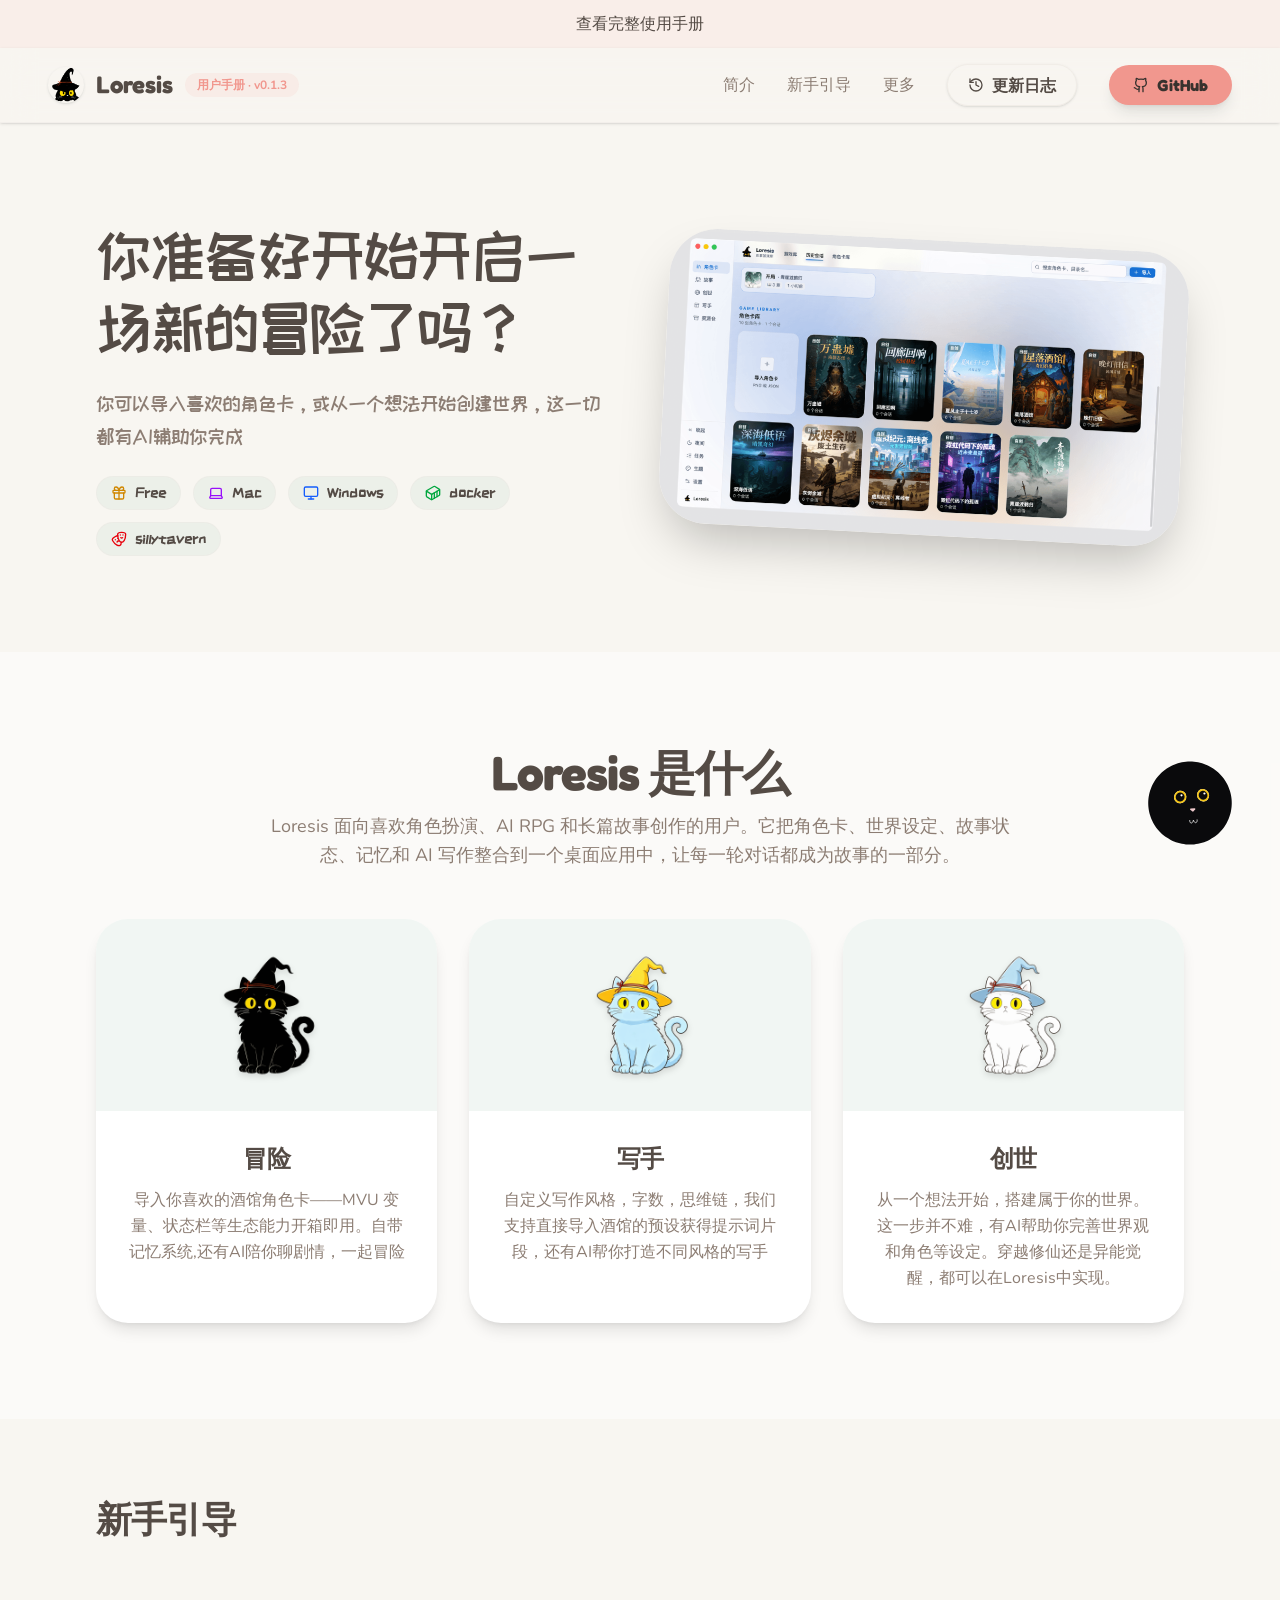
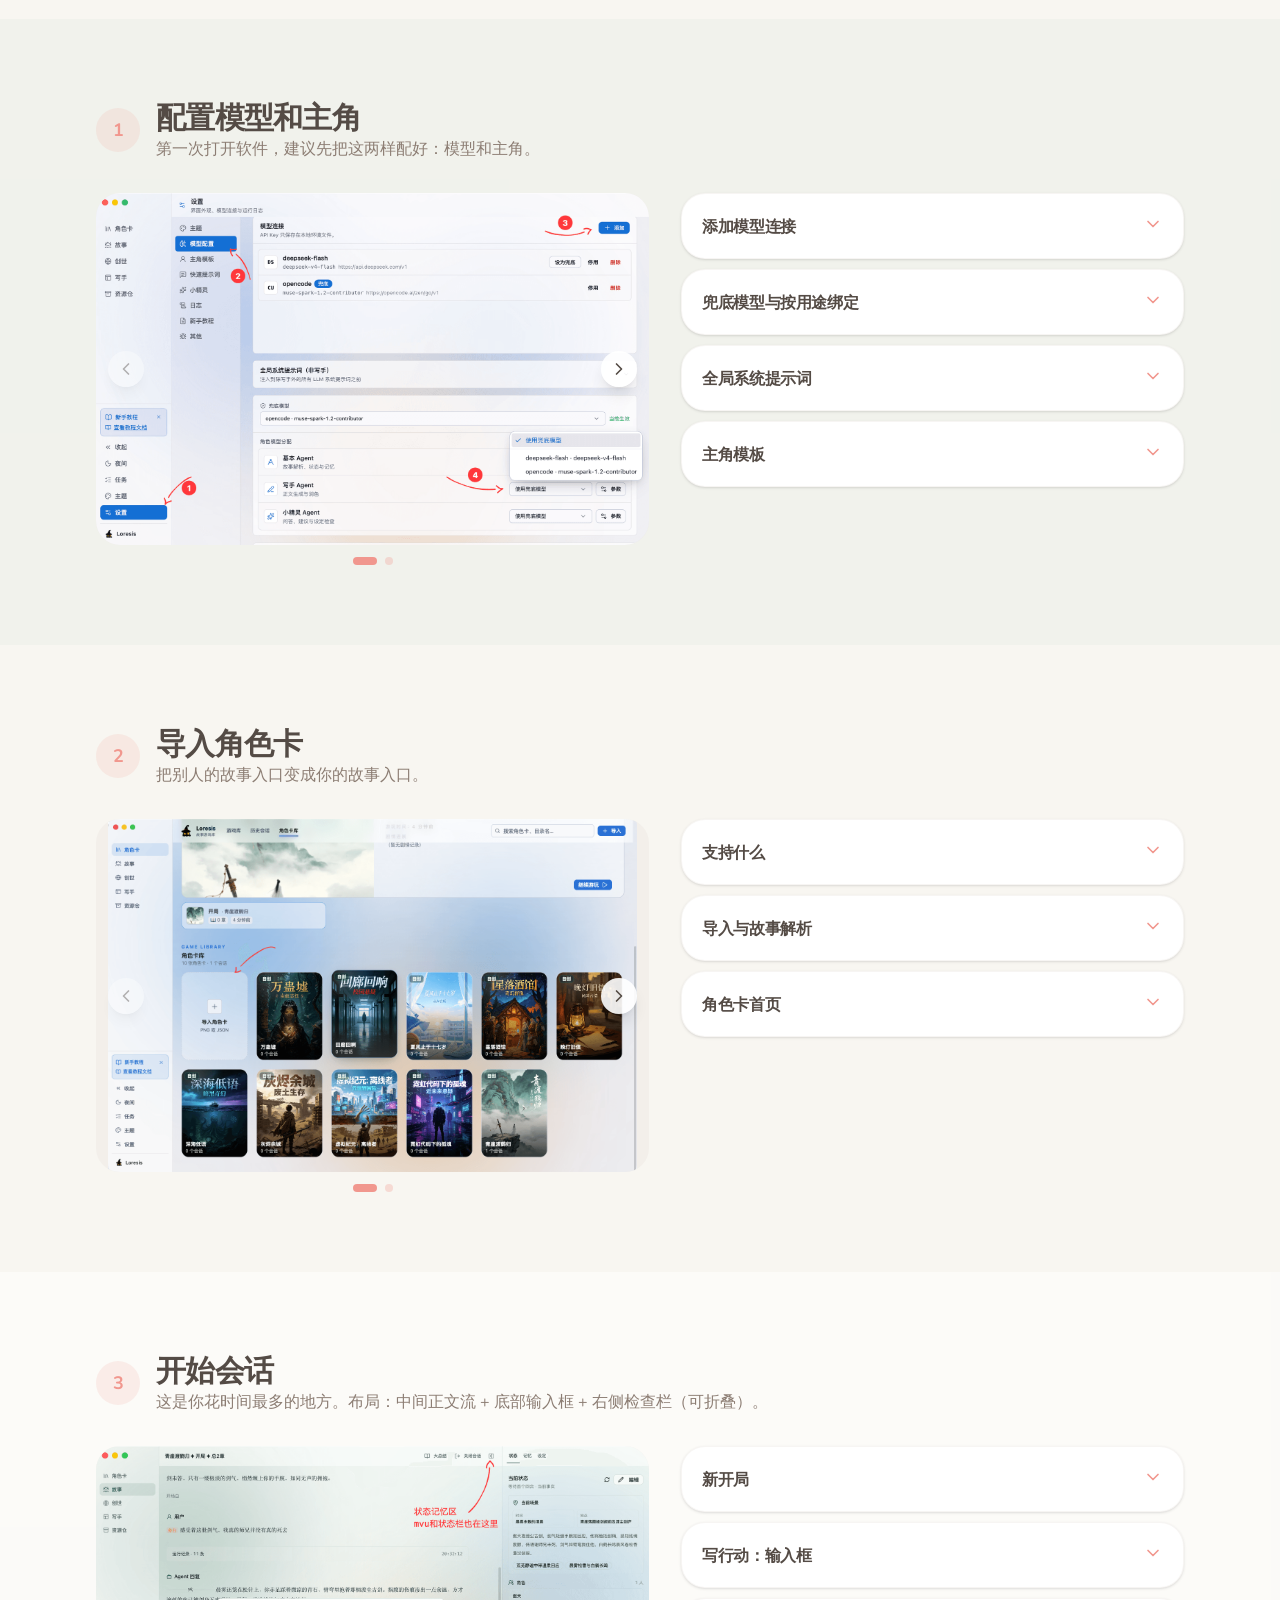
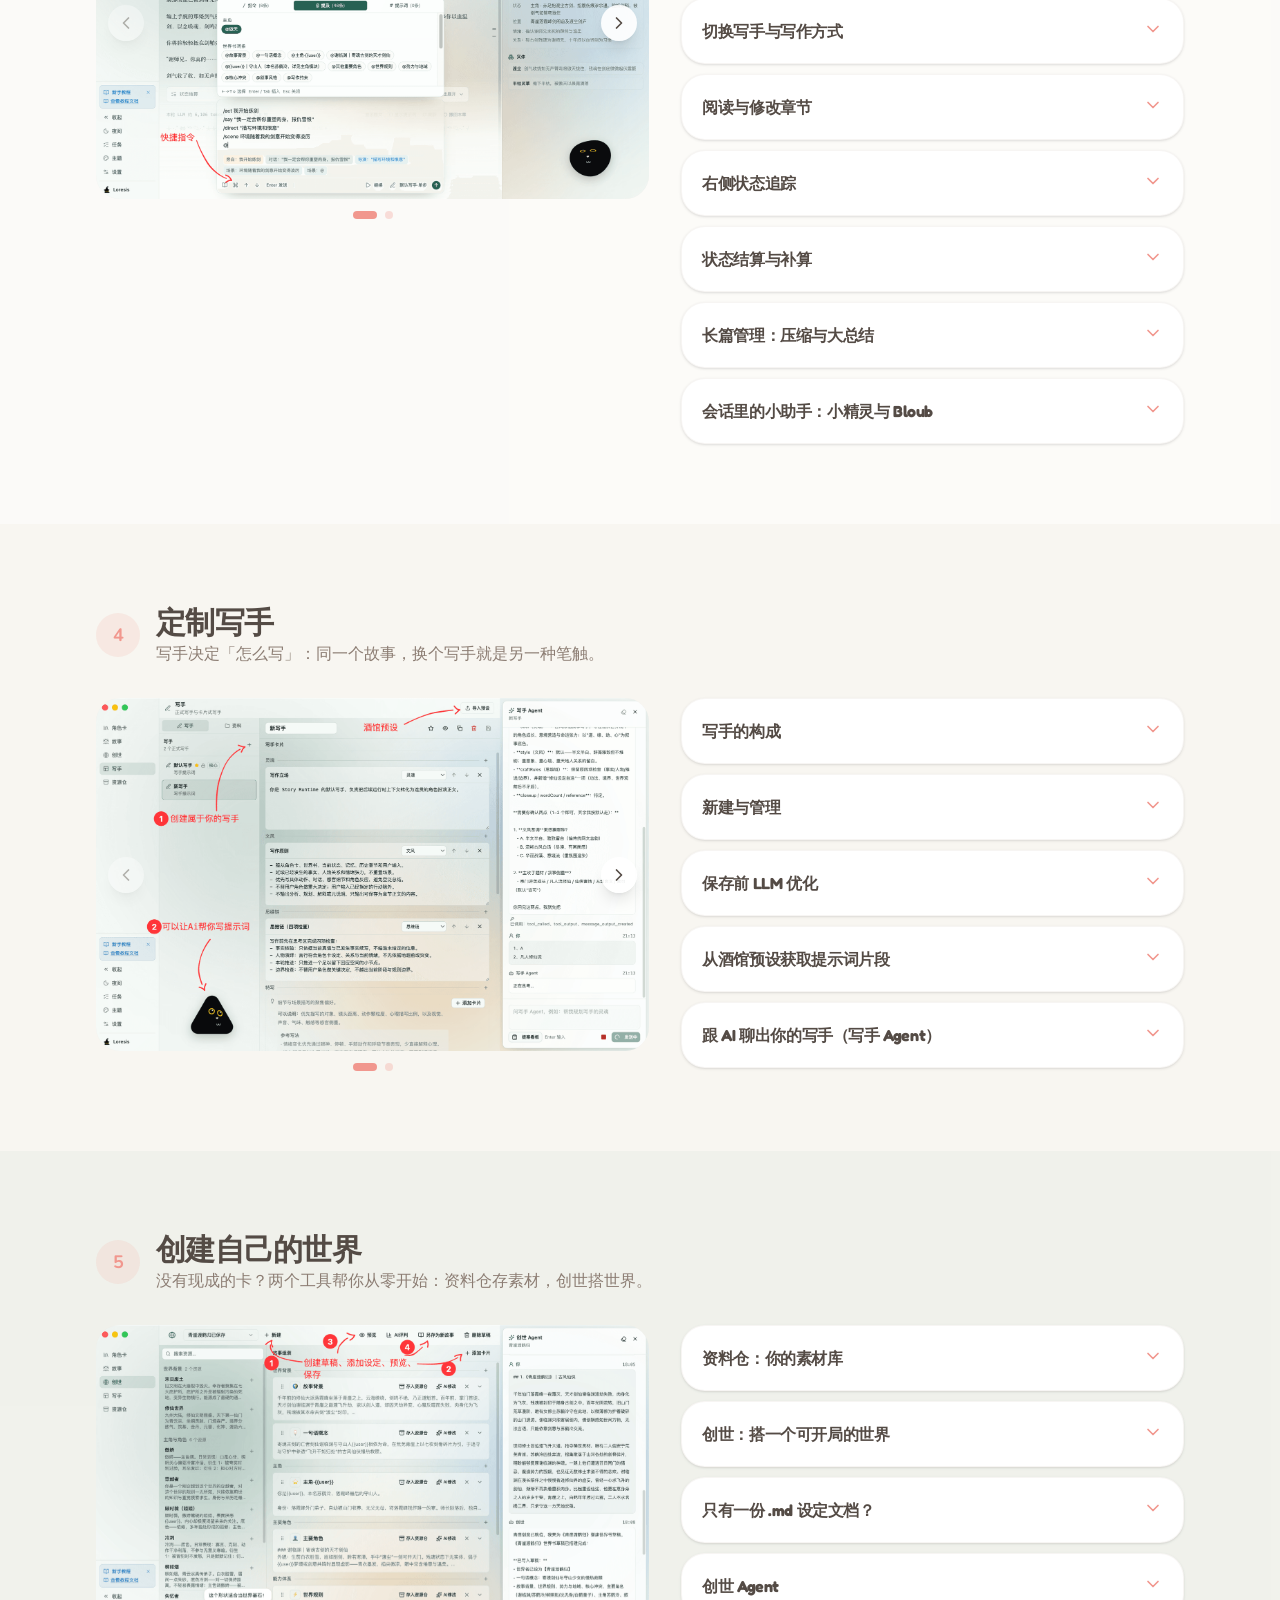
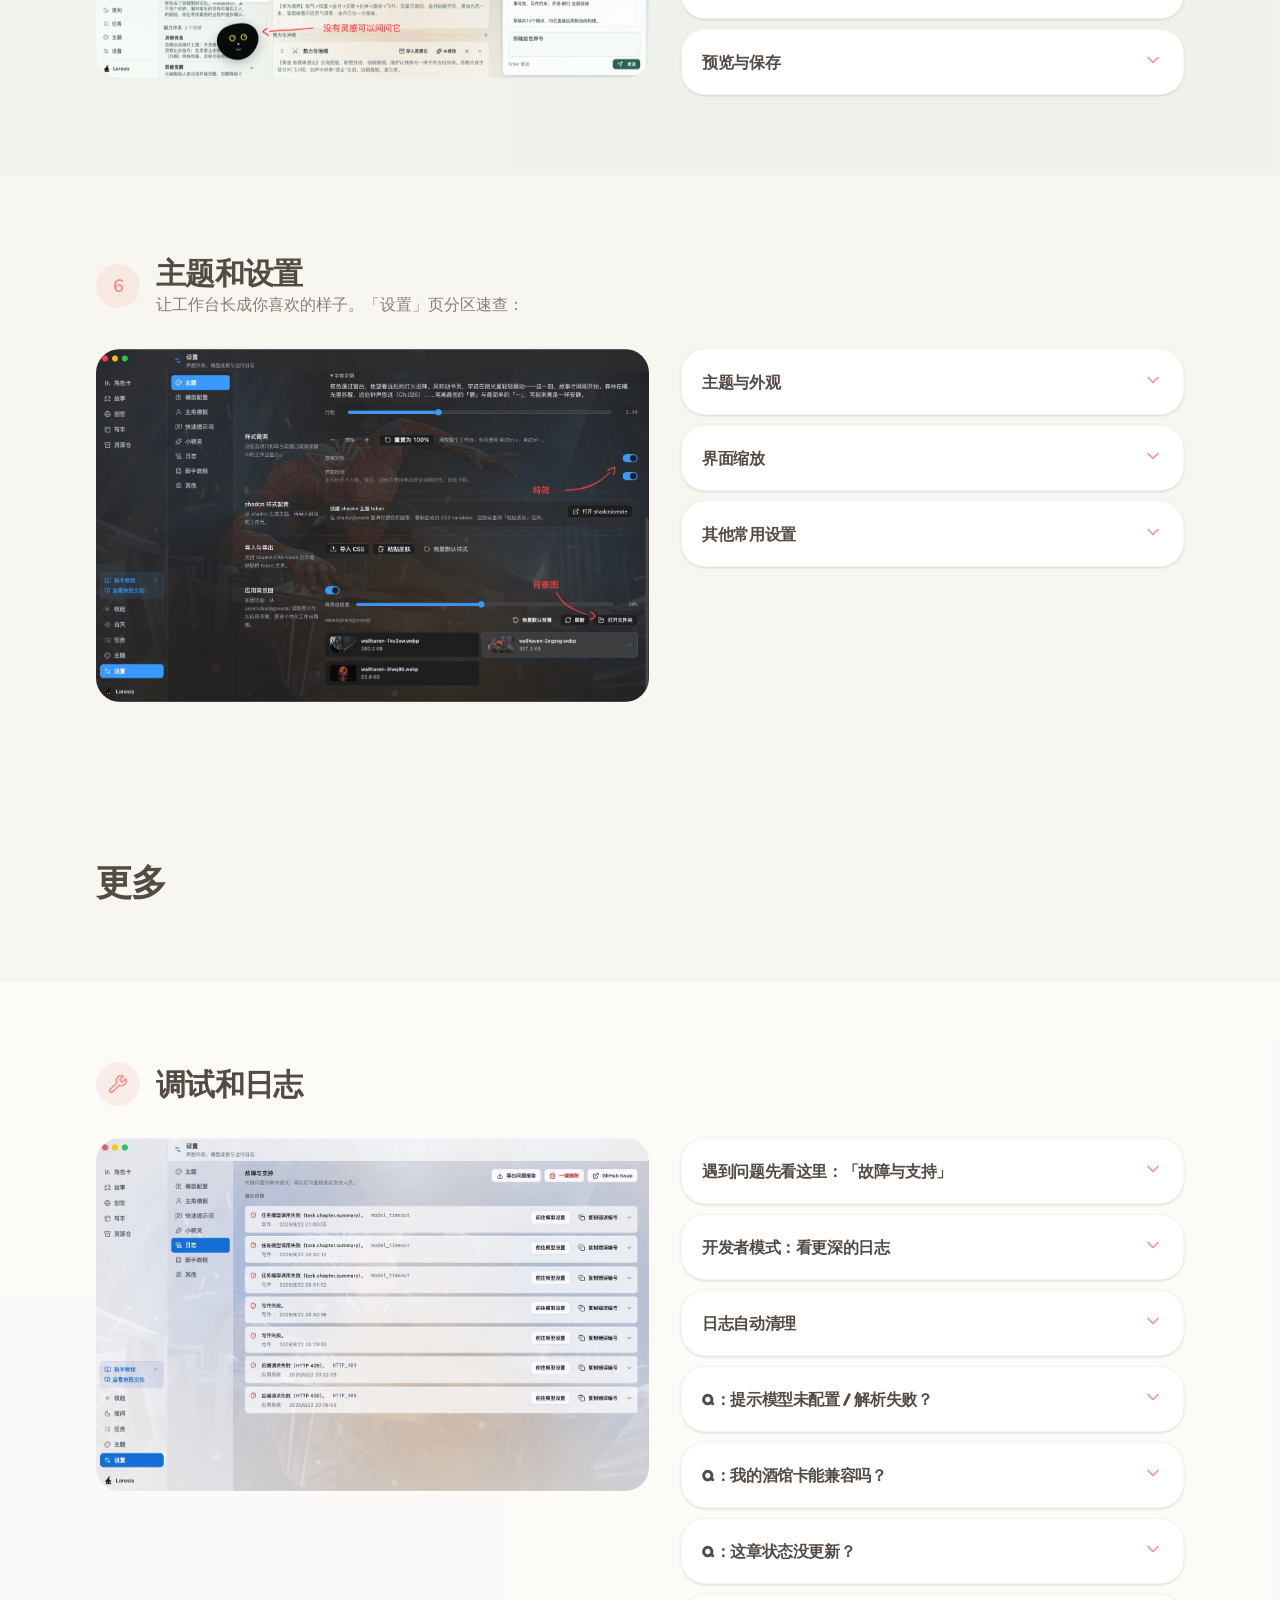
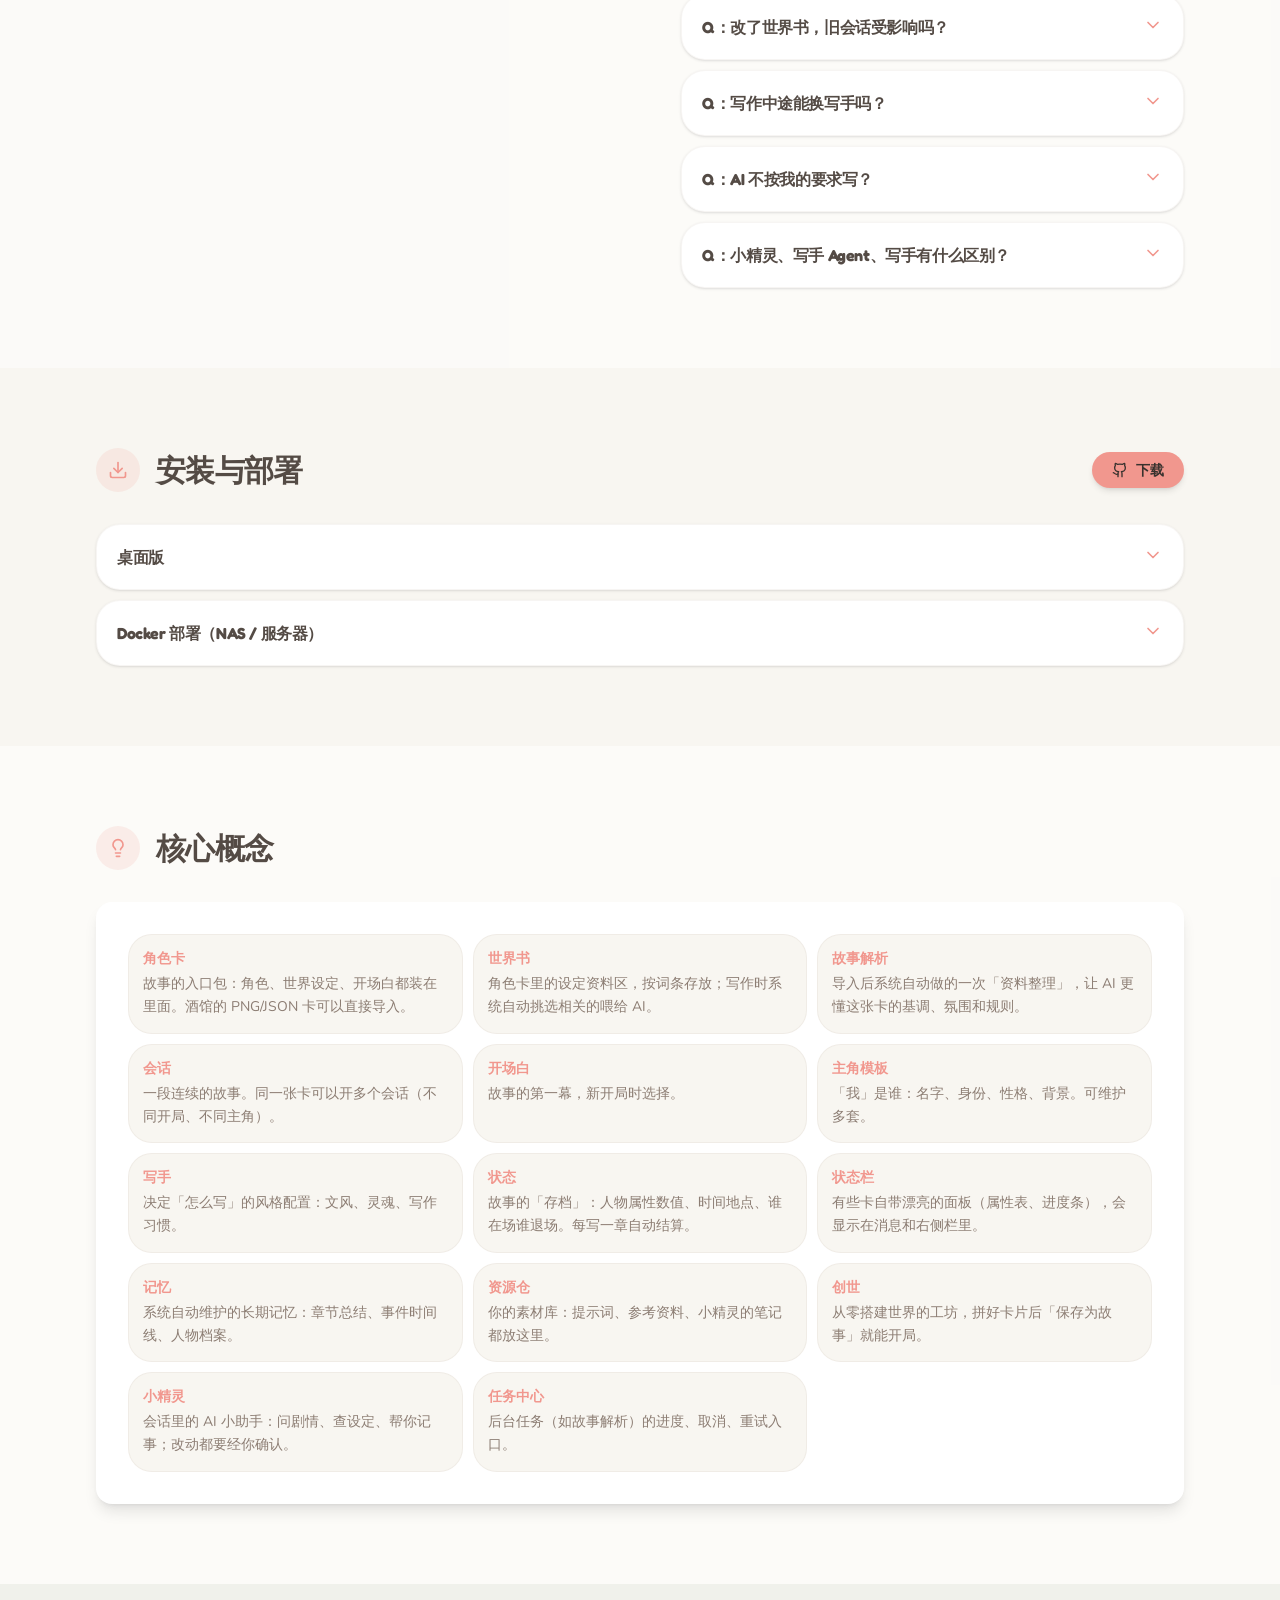
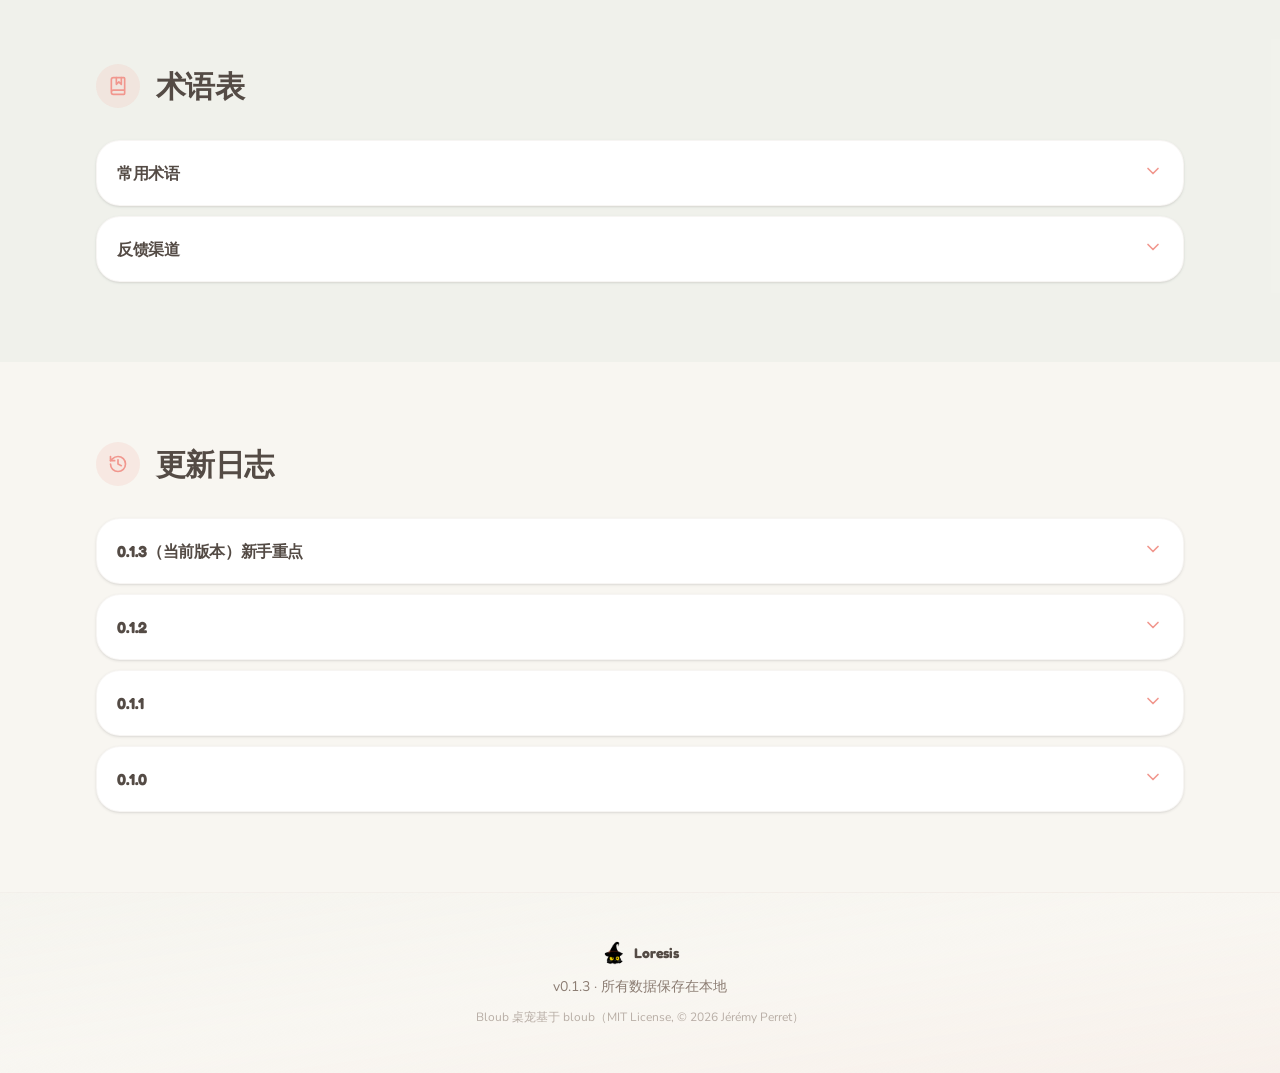
==== commit e033f544: "docs: publish updated manual and 0.1.5 preview" ====
--- a/Loresis/index.html
+++ b/Loresis/index.html
@@ -1 +1 @@
-<!DOCTYPE html><html lang="zh-CN"> <head><meta charset="UTF-8"><meta name="viewport" content="width=device-width, initial-scale=1.0"><meta name="description" content="Loresis 是一个运行在你自己电脑上的 AI 角色扮演与故事创作工作台。每一轮对话都会成为故事的一部分，并被系统记住。"><meta name="theme-color" content="#E8A598"><link rel="icon" type="image/png" href="/Loresis/icons/icon.png"><link rel="canonical" href="/"><title>Loresis - AI 角色扮演与故事创作工作台 · 用户手册</title><link rel="preconnect" href="https://fonts.googleapis.com"><link rel="preconnect" href="https://fonts.gstatic.com" crossorigin><link href="https://fonts.googleapis.com/css2?family=Fredoka:wght@300..700&family=Nunito:ital,wght@0,200..1000;1,200..1000&family=Patrick+Hand&family=ZCOOL+KuaiLe&display=swap" rel="stylesheet"><!-- Cloudflare Web Analytics --><script type="module" src="https://static.cloudflareinsights.com/beacon.min.js" data-cf-beacon="{&quot;token&quot;: &quot;b15d4649b3b448faa16f866dac9f0a6b&quot;}"></script><!-- End Cloudflare Web Analytics --><script type="application/ld+json">{"@context":"https://schema.org","@type":"WebApplication","name":"Purrfectly Zen","description":"Cat-inspired meditation and mindfulness application","applicationCategory":"HealthApplication","operatingSystem":"Web","offers":{"@type":"Offer","price":"0","priceCurrency":"USD"}}</script><link rel="stylesheet" href="/Loresis/_astro/about.D2nARhFu.css"></head> <body>  <style>astro-island,astro-slot,astro-static-slot{display:contents}</style><script>(()=>{var e=async t=>{await(await t())()};(self.Astro||(self.Astro={})).load=e;window.dispatchEvent(new Event("astro:load"));})();</script><script>(()=>{var A=Object.defineProperty;var g=(i,o,a)=>o in i?A(i,o,{enumerable:!0,configurable:!0,writable:!0,value:a}):i[o]=a;var d=(i,o,a)=>g(i,typeof o!="symbol"?o+"":o,a);{let i={0:t=>m(t),1:t=>a(t),2:t=>new RegExp(t),3:t=>new Date(t),4:t=>new Map(a(t)),5:t=>new Set(a(t)),6:t=>BigInt(t),7:t=>new URL(t),8:t=>new Uint8Array(t),9:t=>new Uint16Array(t),10:t=>new Uint32Array(t),11:t=>1/0*t},o=t=>{let[l,e]=t;return l in i?i[l](e):void 0},a=t=>t.map(o),m=t=>typeof t!="object"||t===null?t:Object.fromEntries(Object.entries(t).map(([l,e])=>[l,o(e)]));class y extends HTMLElement{constructor(){super(...arguments);d(this,"Component");d(this,"hydrator");d(this,"hydrate",async()=>{var b;if(!this.hydrator||!this.isConnected)return;let e=(b=this.parentElement)==null?void 0:b.closest("astro-island[ssr]");if(e){e.addEventListener("astro:hydrate",this.hydrate,{once:!0});return}let c=this.querySelectorAll("astro-slot"),n={},h=this.querySelectorAll("template[data-astro-template]");for(let r of h){let s=r.closest(this.tagName);s!=null&&s.isSameNode(this)&&(n[r.getAttribute("data-astro-template")||"default"]=r.innerHTML,r.remove())}for(let r of c){let s=r.closest(this.tagName);s!=null&&s.isSameNode(this)&&(n[r.getAttribute("name")||"default"]=r.innerHTML)}let p;try{p=this.hasAttribute("props")?m(JSON.parse(this.getAttribute("props"))):{}}catch(r){let s=this.getAttribute("component-url")||"<unknown>",v=this.getAttribute("component-export");throw v&&(s+=` (export ${v})`),console.error(`[hydrate] Error parsing props for component ${s}`,this.getAttribute("props"),r),r}let u;await this.hydrator(this)(this.Component,p,n,{client:this.getAttribute("client")}),this.removeAttribute("ssr"),this.dispatchEvent(new CustomEvent("astro:hydrate"))});d(this,"unmount",()=>{this.isConnected||this.dispatchEvent(new CustomEvent("astro:unmount"))})}disconnectedCallback(){document.removeEventListener("astro:after-swap",this.unmount),document.addEventListener("astro:after-swap",this.unmount,{once:!0})}connectedCallback(){if(!this.hasAttribute("await-children")||document.readyState==="interactive"||document.readyState==="complete")this.childrenConnectedCallback();else{let e=()=>{document.removeEventListener("DOMContentLoaded",e),c.disconnect(),this.childrenConnectedCallback()},c=new MutationObserver(()=>{var n;((n=this.lastChild)==null?void 0:n.nodeType)===Node.COMMENT_NODE&&this.lastChild.nodeValue==="astro:end"&&(this.lastChild.remove(),e())});c.observe(this,{childList:!0}),document.addEventListener("DOMContentLoaded",e)}}async childrenConnectedCallback(){let e=this.getAttribute("before-hydration-url");e&&await import(e),this.start()}async start(){let e=JSON.parse(this.getAttribute("opts")),c=this.getAttribute("client");if(Astro[c]===void 0){window.addEventListener(`astro:${c}`,()=>this.start(),{once:!0});return}try{await Astro[c](async()=>{let n=this.getAttribute("renderer-url"),[h,{default:p}]=await Promise.all([import(this.getAttribute("component-url")),n?import(n):()=>()=>{}]),u=this.getAttribute("component-export")||"default";if(!u.includes("."))this.Component=h[u];else{this.Component=h;for(let f of u.split("."))this.Component=this.Component[f]}return this.hydrator=p,this.hydrate},e,this)}catch(n){console.error(`[astro-island] Error hydrating ${this.getAttribute("component-url")}`,n)}}attributeChangedCallback(){this.hydrate()}}d(y,"observedAttributes",["props"]),customElements.get("astro-island")||customElements.define("astro-island",y)}})();</script><astro-island uid="Z1Wjhv" prefix="r1" component-url="/Loresis/_astro/ManualHome.DqFTnLX9.js" component-export="default" renderer-url="/Loresis/_astro/client.BlZe1zq3.js" props="{}" ssr client="load" opts="{&quot;name&quot;:&quot;ManualHome&quot;,&quot;value&quot;:true}" await-children><link rel="preload" as="image" href="/Loresis/icons/icon.png"/><link rel="preload" as="image" href="/Loresis/_astro/hero.GRxRDYw4.png"/><link rel="preload" as="image" href="/Loresis/_astro/%E9%BB%91%E8%89%B2%E5%8E%9F%E5%9E%8B.CmG_S5fn.png"/><link rel="preload" as="image" href="/Loresis/_astro/%E8%93%9D%E8%89%B2%E5%8E%9F%E5%9E%8B.D81BTw0Q.png"/><link rel="preload" as="image" href="/Loresis/_astro/%E7%99%BD%E8%89%B2%E5%8E%9F%E5%9E%8B.BMNDOplh.png"/><div class="bg-background selection:bg-primary/20 selection:text-primary-foreground min-h-screen"><nav class="bg-background/80 border-border/40 relative sticky top-0 z-50 flex w-full items-center justify-between border-b px-6 py-4 shadow-sm backdrop-blur-lg md:px-12"><a href="/Loresis/" class="text-primary flex items-center gap-3 transition-opacity hover:opacity-80"><img src="/Loresis/icons/icon.png" alt="Loresis" class="h-9 w-9 rounded-xl shadow-sm"/><span class="font-heading text-foreground text-2xl font-bold">Loresis</span><span class="bg-primary/10 text-primary hidden rounded-full px-3 py-1 text-xs font-bold sm:inline-block">用户手册 · v<!-- -->0.1.3</span></a><div class="hidden items-center gap-8 font-medium md:flex"><a href="#features" data-testid="link-preface" class="relative w-fit transition-colors text-muted-foreground hover:text-primary"><div>简介</div></a><a href="#guide" data-testid="link-guide" class="relative w-fit transition-colors text-muted-foreground hover:text-primary"><div>新手引导</div></a><a href="#more" data-testid="link-more" class="relative w-fit transition-colors text-muted-foreground hover:text-primary"><div>更多</div></a><a href="/Loresis/changelog" class="font-heading border-border/60 text-foreground hover:bg-primary/10 hover:text-primary flex items-center gap-2 rounded-full border px-5 py-2 font-bold shadow-sm transition-all hover:scale-105"><svg xmlns="http://www.w3.org/2000/svg" width="24" height="24" viewBox="0 0 24 24" fill="none" stroke="currentColor" stroke-width="2" stroke-linecap="round" stroke-linejoin="round" class="lucide lucide-history h-4 w-4" aria-hidden="true"><path d="M3 12a9 9 0 1 0 9-9 9.75 9.75 0 0 0-6.74 2.74L3 8"></path><path d="M3 3v5h5"></path><path d="M12 7v5l4 2"></path></svg>更新日志</a><a href="https://github.com/zhuoming2026/Loresis" target="_blank" rel="noreferrer"><button class="font-heading bg-primary text-primary-foreground hover:bg-primary/90 flex items-center gap-2 rounded-full px-6 py-2 font-bold shadow-lg transition-all hover:scale-105 hover:shadow-xl"><svg xmlns="http://www.w3.org/2000/svg" width="24" height="24" viewBox="0 0 24 24" fill="none" stroke="currentColor" stroke-width="2" stroke-linecap="round" stroke-linejoin="round" class="lucide lucide-github h-4 w-4" aria-hidden="true"><path d="M15 22v-4a4.8 4.8 0 0 0-1-3.5c3 0 6-2 6-5.5.08-1.25-.27-2.48-1-3.5.28-1.15.28-2.35 0-3.5 0 0-1 0-3 1.5-2.64-.5-5.36-.5-8 0C6 2 5 2 5 2c-.3 1.15-.3 2.35 0 3.5A5.403 5.403 0 0 0 4 9c0 3.5 3 5.5 6 5.5-.39.49-.68 1.05-.85 1.65-.17.6-.22 1.23-.15 1.85v4"></path><path d="M9 18c-4.51 2-5-2-7-2"></path></svg>GitHub</button></a></div><button class="text-foreground bg-primary/10 hover:bg-primary/25 rounded-full p-2 transition-colors md:hidden" data-testid="button-menu-toggle"><svg xmlns="http://www.w3.org/2000/svg" width="24" height="24" viewBox="0 0 24 24" fill="none" stroke="currentColor" stroke-width="2" stroke-linecap="round" stroke-linejoin="round" class="lucide lucide-menu" aria-hidden="true"><path d="M4 5h16"></path><path d="M4 12h16"></path><path d="M4 19h16"></path></svg></button></nav><section class="relative overflow-hidden px-6 py-16 md:px-12 md:py-24 lg:px-24"><div class="bg-primary/10 absolute top-[-10%] left-[-10%] -z-10 h-[500px] w-[500px] rounded-full blur-3xl"></div><div class="bg-accent/30 absolute right-[-5%] bottom-[10%] -z-10 h-[400px] w-[400px] rounded-full blur-3xl"></div><div class="relative z-10 mx-auto grid max-w-7xl items-center gap-10 lg:grid-cols-2 lg:gap-12"><div class="font-cute" style="opacity:0;transform:translateY(20px)"><h1 class="font-cute text-foreground mb-6 text-4xl leading-[1.2] font-normal md:text-6xl">你准备好开始开启一场新的冒险了吗？</h1><p class="text-muted-foreground max-w-xl text-lg leading-relaxed md:text-xl">你可以导入喜欢的角色卡，或从一个想法开始创建世界，这一切都有AI辅助你完成</p><div class="mt-6 flex flex-wrap gap-3" style="opacity:0"><div class="bg-secondary/30 border-border/40 flex items-center justify-center gap-2 rounded-full border px-3.5 py-1.5" style="opacity:0;transform:translateX(-10px)"><svg xmlns="http://www.w3.org/2000/svg" width="24" height="24" viewBox="0 0 24 24" fill="none" stroke="currentColor" stroke-width="2" stroke-linecap="round" stroke-linejoin="round" class="lucide lucide-gift h-4 w-4 flex-shrink-0 text-yellow-600" aria-hidden="true"><rect x="3" y="8" width="18" height="4" rx="1"></rect><path d="M12 8v13"></path><path d="M19 12v7a2 2 0 0 1-2 2H7a2 2 0 0 1-2-2v-7"></path><path d="M7.5 8a2.5 2.5 0 0 1 0-5A4.8 8 0 0 1 12 8a4.8 8 0 0 1 4.5-5 2.5 2.5 0 0 1 0 5"></path></svg><span class="text-foreground text-sm font-semibold">Free</span></div><div class="bg-secondary/30 border-border/40 flex items-center justify-center gap-2 rounded-full border px-3.5 py-1.5" style="opacity:0;transform:translateX(-10px)"><svg xmlns="http://www.w3.org/2000/svg" width="24" height="24" viewBox="0 0 24 24" fill="none" stroke="currentColor" stroke-width="2" stroke-linecap="round" stroke-linejoin="round" class="lucide lucide-laptop h-4 w-4 flex-shrink-0 text-purple-600" aria-hidden="true"><path d="M18 5a2 2 0 0 1 2 2v8.526a2 2 0 0 0 .212.897l1.068 2.127a1 1 0 0 1-.9 1.45H3.62a1 1 0 0 1-.9-1.45l1.068-2.127A2 2 0 0 0 4 15.526V7a2 2 0 0 1 2-2z"></path><path d="M20.054 15.987H3.946"></path></svg><span class="text-foreground text-sm font-semibold">Mac</span></div><div class="bg-secondary/30 border-border/40 flex items-center justify-center gap-2 rounded-full border px-3.5 py-1.5" style="opacity:0;transform:translateX(-10px)"><svg xmlns="http://www.w3.org/2000/svg" width="24" height="24" viewBox="0 0 24 24" fill="none" stroke="currentColor" stroke-width="2" stroke-linecap="round" stroke-linejoin="round" class="lucide lucide-monitor h-4 w-4 flex-shrink-0 text-blue-600" aria-hidden="true"><rect width="20" height="14" x="2" y="3" rx="2"></rect><line x1="8" x2="16" y1="21" y2="21"></line><line x1="12" x2="12" y1="17" y2="21"></line></svg><span class="text-foreground text-sm font-semibold">Windows</span></div><div class="bg-secondary/30 border-border/40 flex items-center justify-center gap-2 rounded-full border px-3.5 py-1.5" style="opacity:0;transform:translateX(-10px)"><svg xmlns="http://www.w3.org/2000/svg" width="24" height="24" viewBox="0 0 24 24" fill="none" stroke="currentColor" stroke-width="2" stroke-linecap="round" stroke-linejoin="round" class="lucide lucide-container h-4 w-4 flex-shrink-0 text-green-600" aria-hidden="true"><path d="M22 7.7c0-.6-.4-1.2-.8-1.5l-6.3-3.9a1.72 1.72 0 0 0-1.7 0l-10.3 6c-.5.2-.9.8-.9 1.4v6.6c0 .5.4 1.2.8 1.5l6.3 3.9a1.72 1.72 0 0 0 1.7 0l10.3-6c.5-.3.9-1 .9-1.5Z"></path><path d="M10 21.9V14L2.1 9.1"></path><path d="m10 14 11.9-6.9"></path><path d="M14 19.8v-8.1"></path><path d="M18 17.5V9.4"></path></svg><span class="text-foreground text-sm font-semibold">docker</span></div><div class="bg-secondary/30 border-border/40 flex items-center justify-center gap-2 rounded-full border px-3.5 py-1.5" style="opacity:0;transform:translateX(-10px)"><svg xmlns="http://www.w3.org/2000/svg" width="24" height="24" viewBox="0 0 24 24" fill="none" stroke="currentColor" stroke-width="2" stroke-linecap="round" stroke-linejoin="round" class="lucide lucide-drama h-4 w-4 flex-shrink-0 text-red-600" aria-hidden="true"><path d="M10 11h.01"></path><path d="M14 6h.01"></path><path d="M18 6h.01"></path><path d="M6.5 13.1h.01"></path><path d="M22 5c0 9-4 12-6 12s-6-3-6-12c0-2 2-3 6-3s6 1 6 3"></path><path d="M17.4 9.9c-.8.8-2 .8-2.8 0"></path><path d="M10.1 7.1C9 7.2 7.7 7.7 6 8.6c-3.5 2-4.7 3.9-3.7 5.6 4.5 7.8 9.5 8.4 11.2 7.4.9-.5 1.9-2.1 1.9-4.7"></path><path d="M9.1 16.5c.3-1.1 1.4-1.7 2.4-1.4"></path></svg><span class="text-foreground text-sm font-semibold">sillytavern</span></div></div></div><div class="relative z-10" style="opacity:0;transform:scale(0.85) rotate(5deg)"><img src="/Loresis/_astro/hero.GRxRDYw4.png" alt="Loresis 界面主视觉" class="h-auto w-full transform rounded-[3rem] shadow-2xl transition-transform duration-700 hover:rotate-0 md:rotate-3"/></div></div></section><section id="features" data-testid="manual-section-features" class="relative bg-white/50 px-6 py-24 md:px-12 lg:px-24"><div class="mx-auto max-w-7xl"><div class="mb-12 space-y-4 text-center"><h2 class="font-heading text-foreground text-4xl font-bold md:text-5xl">Loresis 是什么</h2><p class="text-muted-foreground mx-auto max-w-3xl text-lg leading-relaxed">Loresis 面向喜欢角色扮演、AI RPG 和长篇故事创作的用户。它把角色卡、世界设定、故事状态、记忆和 AI 写作整合到一个桌面应用中，让每一轮对话都成为故事的一部分。</p></div><div class="grid grid-cols-1 gap-8 md:grid-cols-3"><div data-testid="card-feature-冒险" style="opacity:0;transform:translateY(30px)"><div class="bg-card h-full overflow-hidden rounded-[2rem] border-none shadow-lg transition-shadow duration-300 hover:shadow-xl"><div class="bg-secondary/30 flex h-48 items-center justify-center p-8"><img src="/Loresis/_astro/%E9%BB%91%E8%89%B2%E5%8E%9F%E5%9E%8B.CmG_S5fn.png" alt="冒险" class="h-36 w-auto rounded-2xl object-contain drop-shadow-md"/></div><div class="flex flex-1 flex-col items-center p-8 text-center"><h3 class="font-heading text-foreground mb-3 text-2xl font-bold">冒险</h3><p class="text-muted-foreground leading-relaxed">导入你喜欢的酒馆角色卡——MVU 变量、状态栏等生态能力开箱即用。自带记忆系统,还有AI陪你聊剧情，一起冒险</p></div></div></div><div data-testid="card-feature-写手" style="opacity:0;transform:translateY(30px)"><div class="bg-card h-full overflow-hidden rounded-[2rem] border-none shadow-lg transition-shadow duration-300 hover:shadow-xl"><div class="bg-secondary/30 flex h-48 items-center justify-center p-8"><img src="/Loresis/_astro/%E8%93%9D%E8%89%B2%E5%8E%9F%E5%9E%8B.D81BTw0Q.png" alt="写手" class="h-36 w-auto rounded-2xl object-contain drop-shadow-md"/></div><div class="flex flex-1 flex-col items-center p-8 text-center"><h3 class="font-heading text-foreground mb-3 text-2xl font-bold">写手</h3><p class="text-muted-foreground leading-relaxed">自定义写作风格，字数，思维链，我们支持直接导入酒馆的预设获得提示词片段，还有AI帮你打造不同风格的写手</p></div></div></div><div data-testid="card-feature-创世" style="opacity:0;transform:translateY(30px)"><div class="bg-card h-full overflow-hidden rounded-[2rem] border-none shadow-lg transition-shadow duration-300 hover:shadow-xl"><div class="bg-secondary/30 flex h-48 items-center justify-center p-8"><img src="/Loresis/_astro/%E7%99%BD%E8%89%B2%E5%8E%9F%E5%9E%8B.BMNDOplh.png" alt="创世" class="h-36 w-auto rounded-2xl object-contain drop-shadow-md"/></div><div class="flex flex-1 flex-col items-center p-8 text-center"><h3 class="font-heading text-foreground mb-3 text-2xl font-bold">创世</h3><p class="text-muted-foreground leading-relaxed">从一个想法开始，搭建属于你的世界。这一步并不难，有AI帮助你完善世界观和角色等设定。穿越修仙还是异能觉醒，都可以在Loresis中实现。</p></div></div></div></div></div></section><section id="guide" data-testid="manual-section-guide" class="relative scroll-mt-24 px-6 py-16 md:px-12 md:py-20 lg:px-24 "><div class="mx-auto max-w-7xl"><h2 class="font-heading text-foreground text-3xl font-bold md:text-4xl">新手引导</h2></div></section><div style="opacity:0;transform:translateY(24px)"><section id="ch1" data-testid="manual-section-ch1" class="relative scroll-mt-24 px-6 py-16 md:px-12 md:py-20 lg:px-24 bg-secondary/20"><div class="mx-auto max-w-7xl"><div class="mb-8 flex items-center gap-4"><div class="bg-primary/15 text-primary flex h-11 w-11 flex-shrink-0 items-center justify-center rounded-full text-lg font-bold">1</div><div class="min-w-0 flex-1"><h2 class="font-heading text-foreground text-2xl font-bold md:text-3xl">配置模型和主角</h2><p class="text-muted-foreground mt-0.5">第一次打开软件，建议先把这两样配好：模型和主角。</p></div></div><div class="grid gap-8 lg:grid-cols-[1.1fr_1fr] lg:items-start"><div class="lg:sticky lg:top-28"><div><div class="relative"><div class="bg-muted/40 overflow-hidden rounded-xl"><div class="flex"><div class="min-w-0 flex-[0_0_100%]"><div class="flex aspect-[2570/1640] items-center justify-center"><img src="/Loresis/_astro/1-1.BqWzvf9p.png" alt="界面截图 1-1" loading="lazy" class="h-full w-full object-contain"/></div></div><div class="min-w-0 flex-[0_0_100%]"><div class="flex aspect-[2570/1640] items-center justify-center"><img src="/Loresis/_astro/1-2.BkZiQW2f.png" alt="界面截图 1-2" loading="lazy" class="h-full w-full object-contain"/></div></div></div></div><button disabled="" aria-label="上一张" class="bg-card/90 text-foreground hover:bg-card absolute top-1/2 left-3 flex h-9 w-9 -translate-y-1/2 items-center justify-center rounded-full shadow-lg transition-colors disabled:opacity-40"><svg xmlns="http://www.w3.org/2000/svg" width="24" height="24" viewBox="0 0 24 24" fill="none" stroke="currentColor" stroke-width="2" stroke-linecap="round" stroke-linejoin="round" class="lucide lucide-chevron-left h-5 w-5" aria-hidden="true"><path d="m15 18-6-6 6-6"></path></svg></button><button aria-label="下一张" class="bg-card/90 text-foreground hover:bg-card absolute top-1/2 right-3 flex h-9 w-9 -translate-y-1/2 items-center justify-center rounded-full shadow-lg transition-colors disabled:opacity-40"><svg xmlns="http://www.w3.org/2000/svg" width="24" height="24" viewBox="0 0 24 24" fill="none" stroke="currentColor" stroke-width="2" stroke-linecap="round" stroke-linejoin="round" class="lucide lucide-chevron-right h-5 w-5" aria-hidden="true"><path d="m9 18 6-6-6-6"></path></svg></button></div><div class="mt-3 flex justify-center gap-2"><button aria-label="跳到第 1 张" class="h-2 rounded-full transition-all bg-primary w-6"></button><button aria-label="跳到第 2 张" class="h-2 rounded-full transition-all bg-primary/30 w-2"></button></div></div></div><div class="space-y-2.5"><div class="border-border/40 bg-card overflow-hidden rounded-xl border shadow-sm"><button class="hover:bg-card/80 w-full p-4 text-left transition-colors sm:p-5"><div class="flex items-start justify-between gap-3"><h4 class="font-heading text-foreground font-bold">添加模型连接</h4><div class="text-primary flex-shrink-0"><svg xmlns="http://www.w3.org/2000/svg" width="24" height="24" viewBox="0 0 24 24" fill="none" stroke="currentColor" stroke-width="2" stroke-linecap="round" stroke-linejoin="round" class="lucide lucide-chevron-down h-5 w-5" aria-hidden="true"><path d="m6 9 6 6 6-6"></path></svg></div></div></button></div><div class="border-border/40 bg-card overflow-hidden rounded-xl border shadow-sm"><button class="hover:bg-card/80 w-full p-4 text-left transition-colors sm:p-5"><div class="flex items-start justify-between gap-3"><h4 class="font-heading text-foreground font-bold">兜底模型与按用途绑定</h4><div class="text-primary flex-shrink-0"><svg xmlns="http://www.w3.org/2000/svg" width="24" height="24" viewBox="0 0 24 24" fill="none" stroke="currentColor" stroke-width="2" stroke-linecap="round" stroke-linejoin="round" class="lucide lucide-chevron-down h-5 w-5" aria-hidden="true"><path d="m6 9 6 6 6-6"></path></svg></div></div></button></div><div class="border-border/40 bg-card overflow-hidden rounded-xl border shadow-sm"><button class="hover:bg-card/80 w-full p-4 text-left transition-colors sm:p-5"><div class="flex items-start justify-between gap-3"><h4 class="font-heading text-foreground font-bold">全局系统提示词</h4><div class="text-primary flex-shrink-0"><svg xmlns="http://www.w3.org/2000/svg" width="24" height="24" viewBox="0 0 24 24" fill="none" stroke="currentColor" stroke-width="2" stroke-linecap="round" stroke-linejoin="round" class="lucide lucide-chevron-down h-5 w-5" aria-hidden="true"><path d="m6 9 6 6 6-6"></path></svg></div></div></button></div><div class="border-border/40 bg-card overflow-hidden rounded-xl border shadow-sm"><button class="hover:bg-card/80 w-full p-4 text-left transition-colors sm:p-5"><div class="flex items-start justify-between gap-3"><h4 class="font-heading text-foreground font-bold">主角模板</h4><div class="text-primary flex-shrink-0"><svg xmlns="http://www.w3.org/2000/svg" width="24" height="24" viewBox="0 0 24 24" fill="none" stroke="currentColor" stroke-width="2" stroke-linecap="round" stroke-linejoin="round" class="lucide lucide-chevron-down h-5 w-5" aria-hidden="true"><path d="m6 9 6 6 6-6"></path></svg></div></div></button></div></div></div></div></section></div><div style="opacity:0;transform:translateY(24px)"><section id="ch2" data-testid="manual-section-ch2" class="relative scroll-mt-24 px-6 py-16 md:px-12 md:py-20 lg:px-24 "><div class="mx-auto max-w-7xl"><div class="mb-8 flex items-center gap-4"><div class="bg-primary/15 text-primary flex h-11 w-11 flex-shrink-0 items-center justify-center rounded-full text-lg font-bold">2</div><div class="min-w-0 flex-1"><h2 class="font-heading text-foreground text-2xl font-bold md:text-3xl">导入角色卡</h2><p class="text-muted-foreground mt-0.5">把别人的故事入口变成你的故事入口。</p></div></div><div class="grid gap-8 lg:grid-cols-[1.1fr_1fr] lg:items-start"><div class="lg:sticky lg:top-28"><div><div class="relative"><div class="bg-muted/40 overflow-hidden rounded-xl"><div class="flex"><div class="min-w-0 flex-[0_0_100%]"><div class="flex aspect-[2570/1640] items-center justify-center"><img src="/Loresis/_astro/2-1.BlBYrj1J.png" alt="界面截图 2-1" loading="lazy" class="h-full w-full object-contain"/></div></div><div class="min-w-0 flex-[0_0_100%]"><div class="flex aspect-[2570/1640] items-center justify-center"><img src="/Loresis/_astro/2-2.DgAOVO-7.png" alt="界面截图 2-2" loading="lazy" class="h-full w-full object-contain"/></div></div></div></div><button disabled="" aria-label="上一张" class="bg-card/90 text-foreground hover:bg-card absolute top-1/2 left-3 flex h-9 w-9 -translate-y-1/2 items-center justify-center rounded-full shadow-lg transition-colors disabled:opacity-40"><svg xmlns="http://www.w3.org/2000/svg" width="24" height="24" viewBox="0 0 24 24" fill="none" stroke="currentColor" stroke-width="2" stroke-linecap="round" stroke-linejoin="round" class="lucide lucide-chevron-left h-5 w-5" aria-hidden="true"><path d="m15 18-6-6 6-6"></path></svg></button><button aria-label="下一张" class="bg-card/90 text-foreground hover:bg-card absolute top-1/2 right-3 flex h-9 w-9 -translate-y-1/2 items-center justify-center rounded-full shadow-lg transition-colors disabled:opacity-40"><svg xmlns="http://www.w3.org/2000/svg" width="24" height="24" viewBox="0 0 24 24" fill="none" stroke="currentColor" stroke-width="2" stroke-linecap="round" stroke-linejoin="round" class="lucide lucide-chevron-right h-5 w-5" aria-hidden="true"><path d="m9 18 6-6-6-6"></path></svg></button></div><div class="mt-3 flex justify-center gap-2"><button aria-label="跳到第 1 张" class="h-2 rounded-full transition-all bg-primary w-6"></button><button aria-label="跳到第 2 张" class="h-2 rounded-full transition-all bg-primary/30 w-2"></button></div></div></div><div class="space-y-2.5"><div class="border-border/40 bg-card overflow-hidden rounded-xl border shadow-sm"><button class="hover:bg-card/80 w-full p-4 text-left transition-colors sm:p-5"><div class="flex items-start justify-between gap-3"><h4 class="font-heading text-foreground font-bold">支持什么</h4><div class="text-primary flex-shrink-0"><svg xmlns="http://www.w3.org/2000/svg" width="24" height="24" viewBox="0 0 24 24" fill="none" stroke="currentColor" stroke-width="2" stroke-linecap="round" stroke-linejoin="round" class="lucide lucide-chevron-down h-5 w-5" aria-hidden="true"><path d="m6 9 6 6 6-6"></path></svg></div></div></button></div><div class="border-border/40 bg-card overflow-hidden rounded-xl border shadow-sm"><button class="hover:bg-card/80 w-full p-4 text-left transition-colors sm:p-5"><div class="flex items-start justify-between gap-3"><h4 class="font-heading text-foreground font-bold">导入与故事解析</h4><div class="text-primary flex-shrink-0"><svg xmlns="http://www.w3.org/2000/svg" width="24" height="24" viewBox="0 0 24 24" fill="none" stroke="currentColor" stroke-width="2" stroke-linecap="round" stroke-linejoin="round" class="lucide lucide-chevron-down h-5 w-5" aria-hidden="true"><path d="m6 9 6 6 6-6"></path></svg></div></div></button></div><div class="border-border/40 bg-card overflow-hidden rounded-xl border shadow-sm"><button class="hover:bg-card/80 w-full p-4 text-left transition-colors sm:p-5"><div class="flex items-start justify-between gap-3"><h4 class="font-heading text-foreground font-bold">角色卡首页</h4><div class="text-primary flex-shrink-0"><svg xmlns="http://www.w3.org/2000/svg" width="24" height="24" viewBox="0 0 24 24" fill="none" stroke="currentColor" stroke-width="2" stroke-linecap="round" stroke-linejoin="round" class="lucide lucide-chevron-down h-5 w-5" aria-hidden="true"><path d="m6 9 6 6 6-6"></path></svg></div></div></button></div></div></div></div></section></div><div style="opacity:0;transform:translateY(24px)"><section id="ch3" data-testid="manual-section-ch3" class="relative scroll-mt-24 px-6 py-16 md:px-12 md:py-20 lg:px-24 bg-white/50"><div class="mx-auto max-w-7xl"><div class="mb-8 flex items-center gap-4"><div class="bg-primary/15 text-primary flex h-11 w-11 flex-shrink-0 items-center justify-center rounded-full text-lg font-bold">3</div><div class="min-w-0 flex-1"><h2 class="font-heading text-foreground text-2xl font-bold md:text-3xl">开始会话</h2><p class="text-muted-foreground mt-0.5">这是你花时间最多的地方。布局：中间正文流 + 底部输入框 + 右侧检查栏（可折叠）。</p></div></div><div class="grid gap-8 lg:grid-cols-[1.1fr_1fr] lg:items-start"><div class="lg:sticky lg:top-28"><div><div class="relative"><div class="bg-muted/40 overflow-hidden rounded-xl"><div class="flex"><div class="min-w-0 flex-[0_0_100%]"><div class="flex aspect-[2570/1640] items-center justify-center"><img src="/Loresis/_astro/3-1.DwOVDJyr.png" alt="界面截图 3-1" loading="lazy" class="h-full w-full object-contain"/></div></div><div class="min-w-0 flex-[0_0_100%]"><div class="flex aspect-[2570/1640] items-center justify-center"><img src="/Loresis/_astro/3-2.lJkMyiZU.png" alt="界面截图 3-2" loading="lazy" class="h-full w-full object-contain"/></div></div></div></div><button disabled="" aria-label="上一张" class="bg-card/90 text-foreground hover:bg-card absolute top-1/2 left-3 flex h-9 w-9 -translate-y-1/2 items-center justify-center rounded-full shadow-lg transition-colors disabled:opacity-40"><svg xmlns="http://www.w3.org/2000/svg" width="24" height="24" viewBox="0 0 24 24" fill="none" stroke="currentColor" stroke-width="2" stroke-linecap="round" stroke-linejoin="round" class="lucide lucide-chevron-left h-5 w-5" aria-hidden="true"><path d="m15 18-6-6 6-6"></path></svg></button><button aria-label="下一张" class="bg-card/90 text-foreground hover:bg-card absolute top-1/2 right-3 flex h-9 w-9 -translate-y-1/2 items-center justify-center rounded-full shadow-lg transition-colors disabled:opacity-40"><svg xmlns="http://www.w3.org/2000/svg" width="24" height="24" viewBox="0 0 24 24" fill="none" stroke="currentColor" stroke-width="2" stroke-linecap="round" stroke-linejoin="round" class="lucide lucide-chevron-right h-5 w-5" aria-hidden="true"><path d="m9 18 6-6-6-6"></path></svg></button></div><div class="mt-3 flex justify-center gap-2"><button aria-label="跳到第 1 张" class="h-2 rounded-full transition-all bg-primary w-6"></button><button aria-label="跳到第 2 张" class="h-2 rounded-full transition-all bg-primary/30 w-2"></button></div></div></div><div class="space-y-2.5"><div class="border-border/40 bg-card overflow-hidden rounded-xl border shadow-sm"><button class="hover:bg-card/80 w-full p-4 text-left transition-colors sm:p-5"><div class="flex items-start justify-between gap-3"><h4 class="font-heading text-foreground font-bold">新开局</h4><div class="text-primary flex-shrink-0"><svg xmlns="http://www.w3.org/2000/svg" width="24" height="24" viewBox="0 0 24 24" fill="none" stroke="currentColor" stroke-width="2" stroke-linecap="round" stroke-linejoin="round" class="lucide lucide-chevron-down h-5 w-5" aria-hidden="true"><path d="m6 9 6 6 6-6"></path></svg></div></div></button></div><div class="border-border/40 bg-card overflow-hidden rounded-xl border shadow-sm"><button class="hover:bg-card/80 w-full p-4 text-left transition-colors sm:p-5"><div class="flex items-start justify-between gap-3"><h4 class="font-heading text-foreground font-bold">写行动：输入框</h4><div class="text-primary flex-shrink-0"><svg xmlns="http://www.w3.org/2000/svg" width="24" height="24" viewBox="0 0 24 24" fill="none" stroke="currentColor" stroke-width="2" stroke-linecap="round" stroke-linejoin="round" class="lucide lucide-chevron-down h-5 w-5" aria-hidden="true"><path d="m6 9 6 6 6-6"></path></svg></div></div></button></div><div class="border-border/40 bg-card overflow-hidden rounded-xl border shadow-sm"><button class="hover:bg-card/80 w-full p-4 text-left transition-colors sm:p-5"><div class="flex items-start justify-between gap-3"><h4 class="font-heading text-foreground font-bold">切换写手与写作方式</h4><div class="text-primary flex-shrink-0"><svg xmlns="http://www.w3.org/2000/svg" width="24" height="24" viewBox="0 0 24 24" fill="none" stroke="currentColor" stroke-width="2" stroke-linecap="round" stroke-linejoin="round" class="lucide lucide-chevron-down h-5 w-5" aria-hidden="true"><path d="m6 9 6 6 6-6"></path></svg></div></div></button></div><div class="border-border/40 bg-card overflow-hidden rounded-xl border shadow-sm"><button class="hover:bg-card/80 w-full p-4 text-left transition-colors sm:p-5"><div class="flex items-start justify-between gap-3"><h4 class="font-heading text-foreground font-bold">阅读与修改章节</h4><div class="text-primary flex-shrink-0"><svg xmlns="http://www.w3.org/2000/svg" width="24" height="24" viewBox="0 0 24 24" fill="none" stroke="currentColor" stroke-width="2" stroke-linecap="round" stroke-linejoin="round" class="lucide lucide-chevron-down h-5 w-5" aria-hidden="true"><path d="m6 9 6 6 6-6"></path></svg></div></div></button></div><div class="border-border/40 bg-card overflow-hidden rounded-xl border shadow-sm"><button class="hover:bg-card/80 w-full p-4 text-left transition-colors sm:p-5"><div class="flex items-start justify-between gap-3"><h4 class="font-heading text-foreground font-bold">右侧状态追踪</h4><div class="text-primary flex-shrink-0"><svg xmlns="http://www.w3.org/2000/svg" width="24" height="24" viewBox="0 0 24 24" fill="none" stroke="currentColor" stroke-width="2" stroke-linecap="round" stroke-linejoin="round" class="lucide lucide-chevron-down h-5 w-5" aria-hidden="true"><path d="m6 9 6 6 6-6"></path></svg></div></div></button></div><div class="border-border/40 bg-card overflow-hidden rounded-xl border shadow-sm"><button class="hover:bg-card/80 w-full p-4 text-left transition-colors sm:p-5"><div class="flex items-start justify-between gap-3"><h4 class="font-heading text-foreground font-bold">状态结算与补算</h4><div class="text-primary flex-shrink-0"><svg xmlns="http://www.w3.org/2000/svg" width="24" height="24" viewBox="0 0 24 24" fill="none" stroke="currentColor" stroke-width="2" stroke-linecap="round" stroke-linejoin="round" class="lucide lucide-chevron-down h-5 w-5" aria-hidden="true"><path d="m6 9 6 6 6-6"></path></svg></div></div></button></div><div class="border-border/40 bg-card overflow-hidden rounded-xl border shadow-sm"><button class="hover:bg-card/80 w-full p-4 text-left transition-colors sm:p-5"><div class="flex items-start justify-between gap-3"><h4 class="font-heading text-foreground font-bold">长篇管理：压缩与大总结</h4><div class="text-primary flex-shrink-0"><svg xmlns="http://www.w3.org/2000/svg" width="24" height="24" viewBox="0 0 24 24" fill="none" stroke="currentColor" stroke-width="2" stroke-linecap="round" stroke-linejoin="round" class="lucide lucide-chevron-down h-5 w-5" aria-hidden="true"><path d="m6 9 6 6 6-6"></path></svg></div></div></button></div><div class="border-border/40 bg-card overflow-hidden rounded-xl border shadow-sm"><button class="hover:bg-card/80 w-full p-4 text-left transition-colors sm:p-5"><div class="flex items-start justify-between gap-3"><h4 class="font-heading text-foreground font-bold">会话里的小助手：小精灵与 Bloub</h4><div class="text-primary flex-shrink-0"><svg xmlns="http://www.w3.org/2000/svg" width="24" height="24" viewBox="0 0 24 24" fill="none" stroke="currentColor" stroke-width="2" stroke-linecap="round" stroke-linejoin="round" class="lucide lucide-chevron-down h-5 w-5" aria-hidden="true"><path d="m6 9 6 6 6-6"></path></svg></div></div></button></div></div></div></div></section></div><div style="opacity:0;transform:translateY(24px)"><section id="ch4" data-testid="manual-section-ch4" class="relative scroll-mt-24 px-6 py-16 md:px-12 md:py-20 lg:px-24 "><div class="mx-auto max-w-7xl"><div class="mb-8 flex items-center gap-4"><div class="bg-primary/15 text-primary flex h-11 w-11 flex-shrink-0 items-center justify-center rounded-full text-lg font-bold">4</div><div class="min-w-0 flex-1"><h2 class="font-heading text-foreground text-2xl font-bold md:text-3xl">定制写手</h2><p class="text-muted-foreground mt-0.5">写手决定「怎么写」：同一个故事，换个写手就是另一种笔触。</p></div></div><div class="grid gap-8 lg:grid-cols-[1.1fr_1fr] lg:items-start"><div class="lg:sticky lg:top-28"><div><div class="relative"><div class="bg-muted/40 overflow-hidden rounded-xl"><div class="flex"><div class="min-w-0 flex-[0_0_100%]"><div class="flex aspect-[2570/1640] items-center justify-center"><img src="/Loresis/_astro/4-1.k7iqKYMy.png" alt="界面截图 4-1" loading="lazy" class="h-full w-full object-contain"/></div></div><div class="min-w-0 flex-[0_0_100%]"><div class="flex aspect-[2570/1640] items-center justify-center"><img src="/Loresis/_astro/4-2.BIOiHRTs.png" alt="界面截图 4-2" loading="lazy" class="h-full w-full object-contain"/></div></div></div></div><button disabled="" aria-label="上一张" class="bg-card/90 text-foreground hover:bg-card absolute top-1/2 left-3 flex h-9 w-9 -translate-y-1/2 items-center justify-center rounded-full shadow-lg transition-colors disabled:opacity-40"><svg xmlns="http://www.w3.org/2000/svg" width="24" height="24" viewBox="0 0 24 24" fill="none" stroke="currentColor" stroke-width="2" stroke-linecap="round" stroke-linejoin="round" class="lucide lucide-chevron-left h-5 w-5" aria-hidden="true"><path d="m15 18-6-6 6-6"></path></svg></button><button aria-label="下一张" class="bg-card/90 text-foreground hover:bg-card absolute top-1/2 right-3 flex h-9 w-9 -translate-y-1/2 items-center justify-center rounded-full shadow-lg transition-colors disabled:opacity-40"><svg xmlns="http://www.w3.org/2000/svg" width="24" height="24" viewBox="0 0 24 24" fill="none" stroke="currentColor" stroke-width="2" stroke-linecap="round" stroke-linejoin="round" class="lucide lucide-chevron-right h-5 w-5" aria-hidden="true"><path d="m9 18 6-6-6-6"></path></svg></button></div><div class="mt-3 flex justify-center gap-2"><button aria-label="跳到第 1 张" class="h-2 rounded-full transition-all bg-primary w-6"></button><button aria-label="跳到第 2 张" class="h-2 rounded-full transition-all bg-primary/30 w-2"></button></div></div></div><div class="space-y-2.5"><div class="border-border/40 bg-card overflow-hidden rounded-xl border shadow-sm"><button class="hover:bg-card/80 w-full p-4 text-left transition-colors sm:p-5"><div class="flex items-start justify-between gap-3"><h4 class="font-heading text-foreground font-bold">写手的构成</h4><div class="text-primary flex-shrink-0"><svg xmlns="http://www.w3.org/2000/svg" width="24" height="24" viewBox="0 0 24 24" fill="none" stroke="currentColor" stroke-width="2" stroke-linecap="round" stroke-linejoin="round" class="lucide lucide-chevron-down h-5 w-5" aria-hidden="true"><path d="m6 9 6 6 6-6"></path></svg></div></div></button></div><div class="border-border/40 bg-card overflow-hidden rounded-xl border shadow-sm"><button class="hover:bg-card/80 w-full p-4 text-left transition-colors sm:p-5"><div class="flex items-start justify-between gap-3"><h4 class="font-heading text-foreground font-bold">新建与管理</h4><div class="text-primary flex-shrink-0"><svg xmlns="http://www.w3.org/2000/svg" width="24" height="24" viewBox="0 0 24 24" fill="none" stroke="currentColor" stroke-width="2" stroke-linecap="round" stroke-linejoin="round" class="lucide lucide-chevron-down h-5 w-5" aria-hidden="true"><path d="m6 9 6 6 6-6"></path></svg></div></div></button></div><div class="border-border/40 bg-card overflow-hidden rounded-xl border shadow-sm"><button class="hover:bg-card/80 w-full p-4 text-left transition-colors sm:p-5"><div class="flex items-start justify-between gap-3"><h4 class="font-heading text-foreground font-bold">保存前 LLM 优化</h4><div class="text-primary flex-shrink-0"><svg xmlns="http://www.w3.org/2000/svg" width="24" height="24" viewBox="0 0 24 24" fill="none" stroke="currentColor" stroke-width="2" stroke-linecap="round" stroke-linejoin="round" class="lucide lucide-chevron-down h-5 w-5" aria-hidden="true"><path d="m6 9 6 6 6-6"></path></svg></div></div></button></div><div class="border-border/40 bg-card overflow-hidden rounded-xl border shadow-sm"><button class="hover:bg-card/80 w-full p-4 text-left transition-colors sm:p-5"><div class="flex items-start justify-between gap-3"><h4 class="font-heading text-foreground font-bold">从酒馆预设获取提示词片段</h4><div class="text-primary flex-shrink-0"><svg xmlns="http://www.w3.org/2000/svg" width="24" height="24" viewBox="0 0 24 24" fill="none" stroke="currentColor" stroke-width="2" stroke-linecap="round" stroke-linejoin="round" class="lucide lucide-chevron-down h-5 w-5" aria-hidden="true"><path d="m6 9 6 6 6-6"></path></svg></div></div></button></div><div class="border-border/40 bg-card overflow-hidden rounded-xl border shadow-sm"><button class="hover:bg-card/80 w-full p-4 text-left transition-colors sm:p-5"><div class="flex items-start justify-between gap-3"><h4 class="font-heading text-foreground font-bold">跟 AI 聊出你的写手（写手 Agent）</h4><div class="text-primary flex-shrink-0"><svg xmlns="http://www.w3.org/2000/svg" width="24" height="24" viewBox="0 0 24 24" fill="none" stroke="currentColor" stroke-width="2" stroke-linecap="round" stroke-linejoin="round" class="lucide lucide-chevron-down h-5 w-5" aria-hidden="true"><path d="m6 9 6 6 6-6"></path></svg></div></div></button></div></div></div></div></section></div><div style="opacity:0;transform:translateY(24px)"><section id="ch5" data-testid="manual-section-ch5" class="relative scroll-mt-24 px-6 py-16 md:px-12 md:py-20 lg:px-24 bg-secondary/20"><div class="mx-auto max-w-7xl"><div class="mb-8 flex items-center gap-4"><div class="bg-primary/15 text-primary flex h-11 w-11 flex-shrink-0 items-center justify-center rounded-full text-lg font-bold">5</div><div class="min-w-0 flex-1"><h2 class="font-heading text-foreground text-2xl font-bold md:text-3xl">创建自己的世界</h2><p class="text-muted-foreground mt-0.5">没有现成的卡？两个工具帮你从零开始：资料仓存素材，创世搭世界。</p></div></div><div class="grid gap-8 lg:grid-cols-[1.1fr_1fr] lg:items-start"><div class="lg:sticky lg:top-28"><div><div class="relative"><div class="bg-muted/40 overflow-hidden rounded-xl"><div class="flex"><div class="min-w-0 flex-[0_0_100%]"><div class="flex aspect-[2570/1640] items-center justify-center"><img src="/Loresis/_astro/5-1.DhmiSZPF.png" alt="界面截图 5-1" loading="lazy" class="h-full w-full object-contain"/></div></div></div></div></div></div></div><div class="space-y-2.5"><div class="border-border/40 bg-card overflow-hidden rounded-xl border shadow-sm"><button class="hover:bg-card/80 w-full p-4 text-left transition-colors sm:p-5"><div class="flex items-start justify-between gap-3"><h4 class="font-heading text-foreground font-bold">资料仓：你的素材库</h4><div class="text-primary flex-shrink-0"><svg xmlns="http://www.w3.org/2000/svg" width="24" height="24" viewBox="0 0 24 24" fill="none" stroke="currentColor" stroke-width="2" stroke-linecap="round" stroke-linejoin="round" class="lucide lucide-chevron-down h-5 w-5" aria-hidden="true"><path d="m6 9 6 6 6-6"></path></svg></div></div></button></div><div class="border-border/40 bg-card overflow-hidden rounded-xl border shadow-sm"><button class="hover:bg-card/80 w-full p-4 text-left transition-colors sm:p-5"><div class="flex items-start justify-between gap-3"><h4 class="font-heading text-foreground font-bold">创世：搭一个可开局的世界</h4><div class="text-primary flex-shrink-0"><svg xmlns="http://www.w3.org/2000/svg" width="24" height="24" viewBox="0 0 24 24" fill="none" stroke="currentColor" stroke-width="2" stroke-linecap="round" stroke-linejoin="round" class="lucide lucide-chevron-down h-5 w-5" aria-hidden="true"><path d="m6 9 6 6 6-6"></path></svg></div></div></button></div><div class="border-border/40 bg-card overflow-hidden rounded-xl border shadow-sm"><button class="hover:bg-card/80 w-full p-4 text-left transition-colors sm:p-5"><div class="flex items-start justify-between gap-3"><h4 class="font-heading text-foreground font-bold">只有一份 .md 设定文档？</h4><div class="text-primary flex-shrink-0"><svg xmlns="http://www.w3.org/2000/svg" width="24" height="24" viewBox="0 0 24 24" fill="none" stroke="currentColor" stroke-width="2" stroke-linecap="round" stroke-linejoin="round" class="lucide lucide-chevron-down h-5 w-5" aria-hidden="true"><path d="m6 9 6 6 6-6"></path></svg></div></div></button></div><div class="border-border/40 bg-card overflow-hidden rounded-xl border shadow-sm"><button class="hover:bg-card/80 w-full p-4 text-left transition-colors sm:p-5"><div class="flex items-start justify-between gap-3"><h4 class="font-heading text-foreground font-bold">创世 Agent</h4><div class="text-primary flex-shrink-0"><svg xmlns="http://www.w3.org/2000/svg" width="24" height="24" viewBox="0 0 24 24" fill="none" stroke="currentColor" stroke-width="2" stroke-linecap="round" stroke-linejoin="round" class="lucide lucide-chevron-down h-5 w-5" aria-hidden="true"><path d="m6 9 6 6 6-6"></path></svg></div></div></button></div><div class="border-border/40 bg-card overflow-hidden rounded-xl border shadow-sm"><button class="hover:bg-card/80 w-full p-4 text-left transition-colors sm:p-5"><div class="flex items-start justify-between gap-3"><h4 class="font-heading text-foreground font-bold">预览与保存</h4><div class="text-primary flex-shrink-0"><svg xmlns="http://www.w3.org/2000/svg" width="24" height="24" viewBox="0 0 24 24" fill="none" stroke="currentColor" stroke-width="2" stroke-linecap="round" stroke-linejoin="round" class="lucide lucide-chevron-down h-5 w-5" aria-hidden="true"><path d="m6 9 6 6 6-6"></path></svg></div></div></button></div></div></div></div></section></div><div style="opacity:0;transform:translateY(24px)"><section id="ch6" data-testid="manual-section-ch6" class="relative scroll-mt-24 px-6 py-16 md:px-12 md:py-20 lg:px-24 "><div class="mx-auto max-w-7xl"><div class="mb-8 flex items-center gap-4"><div class="bg-primary/15 text-primary flex h-11 w-11 flex-shrink-0 items-center justify-center rounded-full text-lg font-bold">6</div><div class="min-w-0 flex-1"><h2 class="font-heading text-foreground text-2xl font-bold md:text-3xl">主题和设置</h2><p class="text-muted-foreground mt-0.5">让工作台长成你喜欢的样子。「设置」页分区速查：</p></div></div><div class="grid gap-8 lg:grid-cols-[1.1fr_1fr] lg:items-start"><div class="lg:sticky lg:top-28"><div><div class="relative"><div class="bg-muted/40 overflow-hidden rounded-xl"><div class="flex"><div class="min-w-0 flex-[0_0_100%]"><div class="flex aspect-[2570/1640] items-center justify-center"><img src="/Loresis/_astro/6-1.B5UZt7tM.png" alt="界面截图 6-1" loading="lazy" class="h-full w-full object-contain"/></div></div></div></div></div></div></div><div class="space-y-2.5"><div class="border-border/40 bg-card overflow-hidden rounded-xl border shadow-sm"><button class="hover:bg-card/80 w-full p-4 text-left transition-colors sm:p-5"><div class="flex items-start justify-between gap-3"><h4 class="font-heading text-foreground font-bold">主题与外观</h4><div class="text-primary flex-shrink-0"><svg xmlns="http://www.w3.org/2000/svg" width="24" height="24" viewBox="0 0 24 24" fill="none" stroke="currentColor" stroke-width="2" stroke-linecap="round" stroke-linejoin="round" class="lucide lucide-chevron-down h-5 w-5" aria-hidden="true"><path d="m6 9 6 6 6-6"></path></svg></div></div></button></div><div class="border-border/40 bg-card overflow-hidden rounded-xl border shadow-sm"><button class="hover:bg-card/80 w-full p-4 text-left transition-colors sm:p-5"><div class="flex items-start justify-between gap-3"><h4 class="font-heading text-foreground font-bold">界面缩放</h4><div class="text-primary flex-shrink-0"><svg xmlns="http://www.w3.org/2000/svg" width="24" height="24" viewBox="0 0 24 24" fill="none" stroke="currentColor" stroke-width="2" stroke-linecap="round" stroke-linejoin="round" class="lucide lucide-chevron-down h-5 w-5" aria-hidden="true"><path d="m6 9 6 6 6-6"></path></svg></div></div></button></div><div class="border-border/40 bg-card overflow-hidden rounded-xl border shadow-sm"><button class="hover:bg-card/80 w-full p-4 text-left transition-colors sm:p-5"><div class="flex items-start justify-between gap-3"><h4 class="font-heading text-foreground font-bold">其他常用设置</h4><div class="text-primary flex-shrink-0"><svg xmlns="http://www.w3.org/2000/svg" width="24" height="24" viewBox="0 0 24 24" fill="none" stroke="currentColor" stroke-width="2" stroke-linecap="round" stroke-linejoin="round" class="lucide lucide-chevron-down h-5 w-5" aria-hidden="true"><path d="m6 9 6 6 6-6"></path></svg></div></div></button></div></div></div></div></section></div><section id="more" data-testid="manual-section-more" class="relative scroll-mt-24 px-6 py-16 md:px-12 md:py-20 lg:px-24 "><div class="mx-auto max-w-7xl"><h2 class="font-heading text-foreground text-3xl font-bold md:text-4xl">更多</h2></div></section><div><div style="opacity:0;transform:translateY(24px)"><section id="more-debug" data-testid="manual-section-more-debug" class="relative scroll-mt-24 px-6 py-16 md:px-12 md:py-20 lg:px-24 bg-white/50"><div class="mx-auto max-w-7xl"><div class="mb-8 flex items-center gap-4"><div class="bg-primary/15 text-primary flex h-11 w-11 flex-shrink-0 items-center justify-center rounded-full text-lg font-bold"><svg xmlns="http://www.w3.org/2000/svg" width="24" height="24" viewBox="0 0 24 24" fill="none" stroke="currentColor" stroke-width="2" stroke-linecap="round" stroke-linejoin="round" class="lucide lucide-wrench h-5 w-5" aria-hidden="true"><path d="M14.7 6.3a1 1 0 0 0 0 1.4l1.6 1.6a1 1 0 0 0 1.4 0l3.106-3.105c.32-.322.863-.22.983.218a6 6 0 0 1-8.259 7.057l-7.91 7.91a1 1 0 0 1-2.999-3l7.91-7.91a6 6 0 0 1 7.057-8.259c.438.12.54.662.219.984z"></path></svg></div><div class="min-w-0 flex-1"><h2 class="font-heading text-foreground text-2xl font-bold md:text-3xl">调试和日志</h2></div></div><div class="grid gap-8 lg:grid-cols-[1.1fr_1fr] lg:items-start"><div class="lg:sticky lg:top-28"><div><div class="relative"><div class="bg-muted/40 overflow-hidden rounded-xl"><div class="flex"><div class="min-w-0 flex-[0_0_100%]"><div class="flex aspect-[2570/1640] items-center justify-center"><img src="/Loresis/_astro/7-1.BXpRR3s1.png" alt="界面截图 7-1" loading="lazy" class="h-full w-full object-contain"/></div></div></div></div></div></div></div><div class="space-y-2.5"><div class="border-border/40 bg-card overflow-hidden rounded-xl border shadow-sm"><button class="hover:bg-card/80 w-full p-4 text-left transition-colors sm:p-5"><div class="flex items-start justify-between gap-3"><h4 class="font-heading text-foreground font-bold">遇到问题先看这里：「故障与支持」</h4><div class="text-primary flex-shrink-0"><svg xmlns="http://www.w3.org/2000/svg" width="24" height="24" viewBox="0 0 24 24" fill="none" stroke="currentColor" stroke-width="2" stroke-linecap="round" stroke-linejoin="round" class="lucide lucide-chevron-down h-5 w-5" aria-hidden="true"><path d="m6 9 6 6 6-6"></path></svg></div></div></button></div><div class="border-border/40 bg-card overflow-hidden rounded-xl border shadow-sm"><button class="hover:bg-card/80 w-full p-4 text-left transition-colors sm:p-5"><div class="flex items-start justify-between gap-3"><h4 class="font-heading text-foreground font-bold">开发者模式：看更深的日志</h4><div class="text-primary flex-shrink-0"><svg xmlns="http://www.w3.org/2000/svg" width="24" height="24" viewBox="0 0 24 24" fill="none" stroke="currentColor" stroke-width="2" stroke-linecap="round" stroke-linejoin="round" class="lucide lucide-chevron-down h-5 w-5" aria-hidden="true"><path d="m6 9 6 6 6-6"></path></svg></div></div></button></div><div class="border-border/40 bg-card overflow-hidden rounded-xl border shadow-sm"><button class="hover:bg-card/80 w-full p-4 text-left transition-colors sm:p-5"><div class="flex items-start justify-between gap-3"><h4 class="font-heading text-foreground font-bold">日志自动清理</h4><div class="text-primary flex-shrink-0"><svg xmlns="http://www.w3.org/2000/svg" width="24" height="24" viewBox="0 0 24 24" fill="none" stroke="currentColor" stroke-width="2" stroke-linecap="round" stroke-linejoin="round" class="lucide lucide-chevron-down h-5 w-5" aria-hidden="true"><path d="m6 9 6 6 6-6"></path></svg></div></div></button></div><div class="border-border/40 bg-card overflow-hidden rounded-xl border shadow-sm"><button class="hover:bg-card/80 w-full p-4 text-left transition-colors sm:p-5"><div class="flex items-start justify-between gap-3"><h4 class="font-heading text-foreground font-bold">Q：提示模型未配置 / 解析失败？</h4><div class="text-primary flex-shrink-0"><svg xmlns="http://www.w3.org/2000/svg" width="24" height="24" viewBox="0 0 24 24" fill="none" stroke="currentColor" stroke-width="2" stroke-linecap="round" stroke-linejoin="round" class="lucide lucide-chevron-down h-5 w-5" aria-hidden="true"><path d="m6 9 6 6 6-6"></path></svg></div></div></button></div><div class="border-border/40 bg-card overflow-hidden rounded-xl border shadow-sm"><button class="hover:bg-card/80 w-full p-4 text-left transition-colors sm:p-5"><div class="flex items-start justify-between gap-3"><h4 class="font-heading text-foreground font-bold">Q：我的酒馆卡能兼容吗？</h4><div class="text-primary flex-shrink-0"><svg xmlns="http://www.w3.org/2000/svg" width="24" height="24" viewBox="0 0 24 24" fill="none" stroke="currentColor" stroke-width="2" stroke-linecap="round" stroke-linejoin="round" class="lucide lucide-chevron-down h-5 w-5" aria-hidden="true"><path d="m6 9 6 6 6-6"></path></svg></div></div></button></div><div class="border-border/40 bg-card overflow-hidden rounded-xl border shadow-sm"><button class="hover:bg-card/80 w-full p-4 text-left transition-colors sm:p-5"><div class="flex items-start justify-between gap-3"><h4 class="font-heading text-foreground font-bold">Q：这章状态没更新？</h4><div class="text-primary flex-shrink-0"><svg xmlns="http://www.w3.org/2000/svg" width="24" height="24" viewBox="0 0 24 24" fill="none" stroke="currentColor" stroke-width="2" stroke-linecap="round" stroke-linejoin="round" class="lucide lucide-chevron-down h-5 w-5" aria-hidden="true"><path d="m6 9 6 6 6-6"></path></svg></div></div></button></div><div class="border-border/40 bg-card overflow-hidden rounded-xl border shadow-sm"><button class="hover:bg-card/80 w-full p-4 text-left transition-colors sm:p-5"><div class="flex items-start justify-between gap-3"><h4 class="font-heading text-foreground font-bold">Q：改了世界书，旧会话受影响吗？</h4><div class="text-primary flex-shrink-0"><svg xmlns="http://www.w3.org/2000/svg" width="24" height="24" viewBox="0 0 24 24" fill="none" stroke="currentColor" stroke-width="2" stroke-linecap="round" stroke-linejoin="round" class="lucide lucide-chevron-down h-5 w-5" aria-hidden="true"><path d="m6 9 6 6 6-6"></path></svg></div></div></button></div><div class="border-border/40 bg-card overflow-hidden rounded-xl border shadow-sm"><button class="hover:bg-card/80 w-full p-4 text-left transition-colors sm:p-5"><div class="flex items-start justify-between gap-3"><h4 class="font-heading text-foreground font-bold">Q：写作中途能换写手吗？</h4><div class="text-primary flex-shrink-0"><svg xmlns="http://www.w3.org/2000/svg" width="24" height="24" viewBox="0 0 24 24" fill="none" stroke="currentColor" stroke-width="2" stroke-linecap="round" stroke-linejoin="round" class="lucide lucide-chevron-down h-5 w-5" aria-hidden="true"><path d="m6 9 6 6 6-6"></path></svg></div></div></button></div><div class="border-border/40 bg-card overflow-hidden rounded-xl border shadow-sm"><button class="hover:bg-card/80 w-full p-4 text-left transition-colors sm:p-5"><div class="flex items-start justify-between gap-3"><h4 class="font-heading text-foreground font-bold">Q：AI 不按我的要求写？</h4><div class="text-primary flex-shrink-0"><svg xmlns="http://www.w3.org/2000/svg" width="24" height="24" viewBox="0 0 24 24" fill="none" stroke="currentColor" stroke-width="2" stroke-linecap="round" stroke-linejoin="round" class="lucide lucide-chevron-down h-5 w-5" aria-hidden="true"><path d="m6 9 6 6 6-6"></path></svg></div></div></button></div><div class="border-border/40 bg-card overflow-hidden rounded-xl border shadow-sm"><button class="hover:bg-card/80 w-full p-4 text-left transition-colors sm:p-5"><div class="flex items-start justify-between gap-3"><h4 class="font-heading text-foreground font-bold">Q：小精灵、写手 Agent、写手有什么区别？</h4><div class="text-primary flex-shrink-0"><svg xmlns="http://www.w3.org/2000/svg" width="24" height="24" viewBox="0 0 24 24" fill="none" stroke="currentColor" stroke-width="2" stroke-linecap="round" stroke-linejoin="round" class="lucide lucide-chevron-down h-5 w-5" aria-hidden="true"><path d="m6 9 6 6 6-6"></path></svg></div></div></button></div></div></div></div></section></div></div><div><div style="opacity:0;transform:translateY(24px)"><section id="more-install" data-testid="manual-section-more-install" class="relative scroll-mt-24 px-6 py-16 md:px-12 md:py-20 lg:px-24 "><div class="mx-auto max-w-7xl"><div class="mb-8 flex items-center gap-4"><div class="bg-primary/15 text-primary flex h-11 w-11 flex-shrink-0 items-center justify-center rounded-full text-lg font-bold"><svg xmlns="http://www.w3.org/2000/svg" width="24" height="24" viewBox="0 0 24 24" fill="none" stroke="currentColor" stroke-width="2" stroke-linecap="round" stroke-linejoin="round" class="lucide lucide-download h-5 w-5" aria-hidden="true"><path d="M12 15V3"></path><path d="M21 15v4a2 2 0 0 1-2 2H5a2 2 0 0 1-2-2v-4"></path><path d="m7 10 5 5 5-5"></path></svg></div><div class="min-w-0 flex-1"><h2 class="font-heading text-foreground text-2xl font-bold md:text-3xl">安装与部署</h2></div><div class="flex-shrink-0"><a href="https://github.com/zhuoming2026/Loresis/releases" target="_blank" rel="noreferrer"><button class="font-heading bg-primary text-primary-foreground hover:bg-primary/90 flex items-center gap-2 rounded-full px-5 py-2 text-sm font-bold shadow-md transition-all hover:scale-105 hover:shadow-lg"><svg xmlns="http://www.w3.org/2000/svg" width="24" height="24" viewBox="0 0 24 24" fill="none" stroke="currentColor" stroke-width="2" stroke-linecap="round" stroke-linejoin="round" class="lucide lucide-github h-4 w-4" aria-hidden="true"><path d="M15 22v-4a4.8 4.8 0 0 0-1-3.5c3 0 6-2 6-5.5.08-1.25-.27-2.48-1-3.5.28-1.15.28-2.35 0-3.5 0 0-1 0-3 1.5-2.64-.5-5.36-.5-8 0C6 2 5 2 5 2c-.3 1.15-.3 2.35 0 3.5A5.403 5.403 0 0 0 4 9c0 3.5 3 5.5 6 5.5-.39.49-.68 1.05-.85 1.65-.17.6-.22 1.23-.15 1.85v4"></path><path d="M9 18c-4.51 2-5-2-7-2"></path></svg>下载</button></a></div></div><div><div class="space-y-2.5"><div class="border-border/40 bg-card overflow-hidden rounded-xl border shadow-sm"><button class="hover:bg-card/80 w-full p-4 text-left transition-colors sm:p-5"><div class="flex items-start justify-between gap-3"><h4 class="font-heading text-foreground font-bold">桌面版</h4><div class="text-primary flex-shrink-0"><svg xmlns="http://www.w3.org/2000/svg" width="24" height="24" viewBox="0 0 24 24" fill="none" stroke="currentColor" stroke-width="2" stroke-linecap="round" stroke-linejoin="round" class="lucide lucide-chevron-down h-5 w-5" aria-hidden="true"><path d="m6 9 6 6 6-6"></path></svg></div></div></button></div><div class="border-border/40 bg-card overflow-hidden rounded-xl border shadow-sm"><button class="hover:bg-card/80 w-full p-4 text-left transition-colors sm:p-5"><div class="flex items-start justify-between gap-3"><h4 class="font-heading text-foreground font-bold">Docker 部署（NAS / 服务器）</h4><div class="text-primary flex-shrink-0"><svg xmlns="http://www.w3.org/2000/svg" width="24" height="24" viewBox="0 0 24 24" fill="none" stroke="currentColor" stroke-width="2" stroke-linecap="round" stroke-linejoin="round" class="lucide lucide-chevron-down h-5 w-5" aria-hidden="true"><path d="m6 9 6 6 6-6"></path></svg></div></div></button></div></div></div></div></section></div></div><div><div style="opacity:0;transform:translateY(24px)"><section id="core-concepts" data-testid="manual-section-core-concepts" class="relative scroll-mt-24 px-6 py-16 md:px-12 md:py-20 lg:px-24 bg-white/50"><div class="mx-auto max-w-7xl"><div class="mb-8 flex items-center gap-4"><div class="bg-primary/15 text-primary flex h-11 w-11 flex-shrink-0 items-center justify-center rounded-full text-lg font-bold"><svg xmlns="http://www.w3.org/2000/svg" width="24" height="24" viewBox="0 0 24 24" fill="none" stroke="currentColor" stroke-width="2" stroke-linecap="round" stroke-linejoin="round" class="lucide lucide-lightbulb h-5 w-5" aria-hidden="true"><path d="M15 14c.2-1 .7-1.7 1.5-2.5 1-.9 1.5-2.2 1.5-3.5A6 6 0 0 0 6 8c0 1 .2 2.2 1.5 3.5.7.7 1.3 1.5 1.5 2.5"></path><path d="M9 18h6"></path><path d="M10 22h4"></path></svg></div><div class="min-w-0 flex-1"><h2 class="font-heading text-foreground text-2xl font-bold md:text-3xl">核心概念</h2></div></div><div class="bg-card rounded-2xl border-none p-6 shadow-lg sm:p-8"><div class="grid gap-2.5 sm:grid-cols-2 lg:grid-cols-3"><div class="bg-background border-border/60 rounded-xl border p-3.5"><p class="text-primary mb-1 text-sm font-bold">角色卡</p><p class="text-muted-foreground text-sm leading-relaxed">故事的入口包：角色、世界设定、开场白都装在里面。酒馆的 PNG/JSON 卡可以直接导入。</p></div><div class="bg-background border-border/60 rounded-xl border p-3.5"><p class="text-primary mb-1 text-sm font-bold">世界书</p><p class="text-muted-foreground text-sm leading-relaxed">角色卡里的设定资料区，按词条存放；写作时系统自动挑选相关的喂给 AI。</p></div><div class="bg-background border-border/60 rounded-xl border p-3.5"><p class="text-primary mb-1 text-sm font-bold">故事解析</p><p class="text-muted-foreground text-sm leading-relaxed">导入后系统自动做的一次「资料整理」，让 AI 更懂这张卡的基调、氛围和规则。</p></div><div class="bg-background border-border/60 rounded-xl border p-3.5"><p class="text-primary mb-1 text-sm font-bold">会话</p><p class="text-muted-foreground text-sm leading-relaxed">一段连续的故事。同一张卡可以开多个会话（不同开局、不同主角）。</p></div><div class="bg-background border-border/60 rounded-xl border p-3.5"><p class="text-primary mb-1 text-sm font-bold">开场白</p><p class="text-muted-foreground text-sm leading-relaxed">故事的第一幕，新开局时选择。</p></div><div class="bg-background border-border/60 rounded-xl border p-3.5"><p class="text-primary mb-1 text-sm font-bold">主角模板</p><p class="text-muted-foreground text-sm leading-relaxed">「我」是谁：名字、身份、性格、背景。可维护多套。</p></div><div class="bg-background border-border/60 rounded-xl border p-3.5"><p class="text-primary mb-1 text-sm font-bold">写手</p><p class="text-muted-foreground text-sm leading-relaxed">决定「怎么写」的风格配置：文风、灵魂、写作习惯。</p></div><div class="bg-background border-border/60 rounded-xl border p-3.5"><p class="text-primary mb-1 text-sm font-bold">状态</p><p class="text-muted-foreground text-sm leading-relaxed">故事的「存档」：人物属性数值、时间地点、谁在场谁退场。每写一章自动结算。</p></div><div class="bg-background border-border/60 rounded-xl border p-3.5"><p class="text-primary mb-1 text-sm font-bold">状态栏</p><p class="text-muted-foreground text-sm leading-relaxed">有些卡自带漂亮的面板（属性表、进度条），会显示在消息和右侧栏里。</p></div><div class="bg-background border-border/60 rounded-xl border p-3.5"><p class="text-primary mb-1 text-sm font-bold">记忆</p><p class="text-muted-foreground text-sm leading-relaxed">系统自动维护的长期记忆：章节总结、事件时间线、人物档案。</p></div><div class="bg-background border-border/60 rounded-xl border p-3.5"><p class="text-primary mb-1 text-sm font-bold">资源仓</p><p class="text-muted-foreground text-sm leading-relaxed">你的素材库：提示词、参考资料、小精灵的笔记都放这里。</p></div><div class="bg-background border-border/60 rounded-xl border p-3.5"><p class="text-primary mb-1 text-sm font-bold">创世</p><p class="text-muted-foreground text-sm leading-relaxed">从零搭建世界的工坊，拼好卡片后「保存为故事」就能开局。</p></div><div class="bg-background border-border/60 rounded-xl border p-3.5"><p class="text-primary mb-1 text-sm font-bold">小精灵</p><p class="text-muted-foreground text-sm leading-relaxed">会话里的 AI 小助手：问剧情、查设定、帮你记事；改动都要经你确认。</p></div><div class="bg-background border-border/60 rounded-xl border p-3.5"><p class="text-primary mb-1 text-sm font-bold">任务中心</p><p class="text-muted-foreground text-sm leading-relaxed">后台任务（如故事解析）的进度、取消、重试入口。</p></div></div></div></div></section></div><div style="opacity:0;transform:translateY(24px)"><section id="more-glossary" data-testid="manual-section-more-glossary" class="relative scroll-mt-24 px-6 py-16 md:px-12 md:py-20 lg:px-24 bg-secondary/20"><div class="mx-auto max-w-7xl"><div class="mb-8 flex items-center gap-4"><div class="bg-primary/15 text-primary flex h-11 w-11 flex-shrink-0 items-center justify-center rounded-full text-lg font-bold"><svg xmlns="http://www.w3.org/2000/svg" width="24" height="24" viewBox="0 0 24 24" fill="none" stroke="currentColor" stroke-width="2" stroke-linecap="round" stroke-linejoin="round" class="lucide lucide-book-marked h-5 w-5" aria-hidden="true"><path d="M10 2v8l3-3 3 3V2"></path><path d="M4 19.5v-15A2.5 2.5 0 0 1 6.5 2H19a1 1 0 0 1 1 1v18a1 1 0 0 1-1 1H6.5a1 1 0 0 1 0-5H20"></path></svg></div><div class="min-w-0 flex-1"><h2 class="font-heading text-foreground text-2xl font-bold md:text-3xl">术语表</h2></div></div><div><div class="space-y-2.5"><div class="border-border/40 bg-card overflow-hidden rounded-xl border shadow-sm"><button class="hover:bg-card/80 w-full p-4 text-left transition-colors sm:p-5"><div class="flex items-start justify-between gap-3"><h4 class="font-heading text-foreground font-bold">常用术语</h4><div class="text-primary flex-shrink-0"><svg xmlns="http://www.w3.org/2000/svg" width="24" height="24" viewBox="0 0 24 24" fill="none" stroke="currentColor" stroke-width="2" stroke-linecap="round" stroke-linejoin="round" class="lucide lucide-chevron-down h-5 w-5" aria-hidden="true"><path d="m6 9 6 6 6-6"></path></svg></div></div></button></div><div class="border-border/40 bg-card overflow-hidden rounded-xl border shadow-sm"><button class="hover:bg-card/80 w-full p-4 text-left transition-colors sm:p-5"><div class="flex items-start justify-between gap-3"><h4 class="font-heading text-foreground font-bold">反馈渠道</h4><div class="text-primary flex-shrink-0"><svg xmlns="http://www.w3.org/2000/svg" width="24" height="24" viewBox="0 0 24 24" fill="none" stroke="currentColor" stroke-width="2" stroke-linecap="round" stroke-linejoin="round" class="lucide lucide-chevron-down h-5 w-5" aria-hidden="true"><path d="m6 9 6 6 6-6"></path></svg></div></div></button></div></div></div></div></section></div></div><div><div style="opacity:0;transform:translateY(24px)"><section id="more-changelog" data-testid="manual-section-more-changelog" class="relative scroll-mt-24 px-6 py-16 md:px-12 md:py-20 lg:px-24 "><div class="mx-auto max-w-7xl"><div class="mb-8 flex items-center gap-4"><div class="bg-primary/15 text-primary flex h-11 w-11 flex-shrink-0 items-center justify-center rounded-full text-lg font-bold"><svg xmlns="http://www.w3.org/2000/svg" width="24" height="24" viewBox="0 0 24 24" fill="none" stroke="currentColor" stroke-width="2" stroke-linecap="round" stroke-linejoin="round" class="lucide lucide-history h-5 w-5" aria-hidden="true"><path d="M3 12a9 9 0 1 0 9-9 9.75 9.75 0 0 0-6.74 2.74L3 8"></path><path d="M3 3v5h5"></path><path d="M12 7v5l4 2"></path></svg></div><div class="min-w-0 flex-1"><h2 class="font-heading text-foreground text-2xl font-bold md:text-3xl">更新日志</h2></div></div><div><div class="space-y-2.5"><div class="border-border/40 bg-card overflow-hidden rounded-xl border shadow-sm"><button class="hover:bg-card/80 w-full p-4 text-left transition-colors sm:p-5"><div class="flex items-start justify-between gap-3"><h4 class="font-heading text-foreground font-bold">0.1.3（当前版本）新手重点</h4><div class="text-primary flex-shrink-0"><svg xmlns="http://www.w3.org/2000/svg" width="24" height="24" viewBox="0 0 24 24" fill="none" stroke="currentColor" stroke-width="2" stroke-linecap="round" stroke-linejoin="round" class="lucide lucide-chevron-down h-5 w-5" aria-hidden="true"><path d="m6 9 6 6 6-6"></path></svg></div></div></button></div><div class="border-border/40 bg-card overflow-hidden rounded-xl border shadow-sm"><button class="hover:bg-card/80 w-full p-4 text-left transition-colors sm:p-5"><div class="flex items-start justify-between gap-3"><h4 class="font-heading text-foreground font-bold">0.1.2</h4><div class="text-primary flex-shrink-0"><svg xmlns="http://www.w3.org/2000/svg" width="24" height="24" viewBox="0 0 24 24" fill="none" stroke="currentColor" stroke-width="2" stroke-linecap="round" stroke-linejoin="round" class="lucide lucide-chevron-down h-5 w-5" aria-hidden="true"><path d="m6 9 6 6 6-6"></path></svg></div></div></button></div><div class="border-border/40 bg-card overflow-hidden rounded-xl border shadow-sm"><button class="hover:bg-card/80 w-full p-4 text-left transition-colors sm:p-5"><div class="flex items-start justify-between gap-3"><h4 class="font-heading text-foreground font-bold">0.1.1</h4><div class="text-primary flex-shrink-0"><svg xmlns="http://www.w3.org/2000/svg" width="24" height="24" viewBox="0 0 24 24" fill="none" stroke="currentColor" stroke-width="2" stroke-linecap="round" stroke-linejoin="round" class="lucide lucide-chevron-down h-5 w-5" aria-hidden="true"><path d="m6 9 6 6 6-6"></path></svg></div></div></button></div><div class="border-border/40 bg-card overflow-hidden rounded-xl border shadow-sm"><button class="hover:bg-card/80 w-full p-4 text-left transition-colors sm:p-5"><div class="flex items-start justify-between gap-3"><h4 class="font-heading text-foreground font-bold">0.1.0</h4><div class="text-primary flex-shrink-0"><svg xmlns="http://www.w3.org/2000/svg" width="24" height="24" viewBox="0 0 24 24" fill="none" stroke="currentColor" stroke-width="2" stroke-linecap="round" stroke-linejoin="round" class="lucide lucide-chevron-down h-5 w-5" aria-hidden="true"><path d="m6 9 6 6 6-6"></path></svg></div></div></button></div></div></div></div></section></div></div><div class="fixed right-6 bottom-6 z-50" role="img" aria-label="Bloub 桌宠，可拖动" draggable="false" style="touch-action:none;-webkit-touch-callout:none;-webkit-user-select:none;user-select:none"><div class="group relative"><button aria-label="收起 Bloub" class="bg-card text-muted-foreground hover:text-destructive absolute -top-1 -right-1 z-10 flex h-6 w-6 items-center justify-center rounded-full opacity-0 shadow-md transition-opacity group-hover:opacity-100"><svg xmlns="http://www.w3.org/2000/svg" width="24" height="24" viewBox="0 0 24 24" fill="none" stroke="currentColor" stroke-width="2" stroke-linecap="round" stroke-linejoin="round" class="lucide lucide-x h-3.5 w-3.5" aria-hidden="true"><path d="M18 6 6 18"></path><path d="m6 6 12 12"></path></svg></button><button class="h-[132px] w-[132px] cursor-grab active:cursor-grabbing" aria-label="戳一下 Bloub" tabindex="0"><svg width="132" height="132" viewBox="-158 -158 316 316" role="img" aria-label="Loresis 小精灵 Bloub"><defs><mask id="bot-mask-zslfuy" maskUnits="userSpaceOnUse" x="-158" y="-158" width="316" height="316"><path d="M100.19 0.33C100.19 3.6 100.03 6.88 99.71 10.13C99.39 13.38 98.9 16.63 98.27 19.84C97.63 23.04 96.83 26.23 95.88 29.36C94.93 32.48 93.83 35.58 92.58 38.6C91.33 41.62 89.92 44.59 88.38 47.47C86.84 50.35 85.15 53.17 83.33 55.89C81.52 58.6 79.56 61.24 77.49 63.77C75.42 66.29 73.21 68.73 70.9 71.04C68.59 73.35 66.15 75.56 63.63 77.63C61.1 79.7 58.46 81.66 55.74 83.48C53.03 85.29 50.21 86.98 47.33 88.52C44.45 90.06 41.47 91.47 38.46 92.72C35.44 93.97 32.34 95.07 29.22 96.02C26.09 96.97 22.9 97.77 19.7 98.41C16.49 99.04 13.24 99.53 9.99 99.85C6.74 100.17 3.45 100.33 0.19 100.33C-3.08 100.33 -6.36 100.17 -9.61 99.85C-12.87 99.53 -16.12 99.04 -19.32 98.41C-22.53 97.77 -25.71 96.97 -28.84 96.02C-31.97 95.07 -35.06 93.97 -38.08 92.72C-41.1 91.47 -44.07 90.06 -46.95 88.52C-49.83 86.98 -52.65 85.29 -55.37 83.48C-58.09 81.66 -60.73 79.7 -63.25 77.63C-65.78 75.56 -68.21 73.35 -70.52 71.04C-72.83 68.73 -75.04 66.29 -77.11 63.77C-79.19 61.24 -81.14 58.6 -82.96 55.89C-84.77 53.17 -86.46 50.35 -88 47.47C-89.54 44.59 -90.95 41.62 -92.2 38.6C-93.45 35.58 -94.56 32.48 -95.51 29.36C-96.46 26.23 -97.25 23.04 -97.89 19.84C-98.53 16.63 -99.01 13.38 -99.33 10.13C-99.65 6.88 -99.81 3.6 -99.81 0.33C-99.81 -2.94 -99.65 -6.22 -99.33 -9.47C-99.01 -12.72 -98.53 -15.98 -97.89 -19.18C-97.25 -22.38 -96.46 -25.57 -95.51 -28.7C-94.56 -31.83 -93.45 -34.92 -92.2 -37.94C-90.95 -40.96 -89.54 -43.93 -88 -46.81C-86.46 -49.69 -84.77 -52.51 -82.96 -55.23C-81.14 -57.94 -79.19 -60.58 -77.11 -63.11C-75.04 -65.64 -72.83 -68.07 -70.52 -70.38C-68.21 -72.69 -65.78 -74.9 -63.25 -76.97C-60.73 -79.04 -58.09 -81 -55.37 -82.82C-52.65 -84.63 -49.83 -86.32 -46.95 -87.86C-44.07 -89.4 -41.1 -90.81 -38.08 -92.06C-35.06 -93.31 -31.97 -94.42 -28.84 -95.37C-25.71 -96.31 -22.53 -97.11 -19.32 -97.75C-16.12 -98.39 -12.87 -98.87 -9.61 -99.19C-6.36 -99.51 -3.08 -99.67 0.19 -99.67C3.45 -99.67 6.74 -99.51 9.99 -99.19C13.24 -98.87 16.49 -98.39 19.7 -97.75C22.9 -97.11 26.09 -96.31 29.22 -95.37C32.34 -94.42 35.44 -93.31 38.46 -92.06C41.47 -90.81 44.45 -89.4 47.33 -87.86C50.21 -86.32 53.03 -84.63 55.74 -82.82C58.46 -81 61.1 -79.04 63.63 -76.97C66.15 -74.9 68.59 -72.69 70.9 -70.38C73.21 -68.07 75.42 -65.64 77.49 -63.11C79.56 -60.58 81.52 -57.94 83.33 -55.23C85.15 -52.51 86.84 -49.69 88.38 -46.81C89.92 -43.93 91.33 -40.96 92.58 -37.94C93.83 -34.92 94.93 -31.83 95.88 -28.7C96.83 -25.57 97.63 -22.38 98.27 -19.18C98.9 -15.98 99.39 -12.72 99.71 -9.47C100.03 -6.22 100.19 -2.94 100.19 0.33Z" fill="#fff"></path><path d="M-15.2 0A15.2 15.2 0 0 1 0 -15.2L0 -15.2A15.2 15.2 0 0 1 15.2 0L15.2 0A15.2 15.2 0 0 1 0 15.2L0 15.2A15.2 15.2 0 0 1 -15.2 0Z" transform="matrix(0.98,-0.1,0.08,0.99,-15.24,-9.69)" opacity="1" fill="#000"></path><path d="M-15.2 0A15.2 15.2 0 0 1 0 -15.2L0 -15.2A15.2 15.2 0 0 1 15.2 0L15.2 0A15.2 15.2 0 0 1 0 15.2L0 15.2A15.2 15.2 0 0 1 -15.2 0Z" transform="matrix(0.92,-0.03,0.08,0.99,39.27,-13.51)" opacity="1" fill="#000"></path></mask><mask id="bot-occlusion-zslfuy" maskUnits="userSpaceOnUse" x="-158" y="-158" width="316" height="316"><rect x="-158" y="-158" width="316" height="316" fill="#000"></rect><path d="M-15.2 0A15.2 15.2 0 0 1 0 -15.2L0 -15.2A15.2 15.2 0 0 1 15.2 0L15.2 0A15.2 15.2 0 0 1 0 15.2L0 15.2A15.2 15.2 0 0 1 -15.2 0Z" transform="matrix(0.98,-0.1,0.08,0.99,-15.24,-9.69)" opacity="1" fill="#fff"></path><path d="M-15.2 0A15.2 15.2 0 0 1 0 -15.2L0 -15.2A15.2 15.2 0 0 1 15.2 0L15.2 0A15.2 15.2 0 0 1 0 15.2L0 15.2A15.2 15.2 0 0 1 -15.2 0Z" transform="matrix(0.92,-0.03,0.08,0.99,39.27,-13.51)" opacity="1" fill="#fff"></path></mask><clipPath id="bot-clip-zslfuy"><path d="M100.19 0.33C100.19 3.6 100.03 6.88 99.71 10.13C99.39 13.38 98.9 16.63 98.27 19.84C97.63 23.04 96.83 26.23 95.88 29.36C94.93 32.48 93.83 35.58 92.58 38.6C91.33 41.62 89.92 44.59 88.38 47.47C86.84 50.35 85.15 53.17 83.33 55.89C81.52 58.6 79.56 61.24 77.49 63.77C75.42 66.29 73.21 68.73 70.9 71.04C68.59 73.35 66.15 75.56 63.63 77.63C61.1 79.7 58.46 81.66 55.74 83.48C53.03 85.29 50.21 86.98 47.33 88.52C44.45 90.06 41.47 91.47 38.46 92.72C35.44 93.97 32.34 95.07 29.22 96.02C26.09 96.97 22.9 97.77 19.7 98.41C16.49 99.04 13.24 99.53 9.99 99.85C6.74 100.17 3.45 100.33 0.19 100.33C-3.08 100.33 -6.36 100.17 -9.61 99.85C-12.87 99.53 -16.12 99.04 -19.32 98.41C-22.53 97.77 -25.71 96.97 -28.84 96.02C-31.97 95.07 -35.06 93.97 -38.08 92.72C-41.1 91.47 -44.07 90.06 -46.95 88.52C-49.83 86.98 -52.65 85.29 -55.37 83.48C-58.09 81.66 -60.73 79.7 -63.25 77.63C-65.78 75.56 -68.21 73.35 -70.52 71.04C-72.83 68.73 -75.04 66.29 -77.11 63.77C-79.19 61.24 -81.14 58.6 -82.96 55.89C-84.77 53.17 -86.46 50.35 -88 47.47C-89.54 44.59 -90.95 41.62 -92.2 38.6C-93.45 35.58 -94.56 32.48 -95.51 29.36C-96.46 26.23 -97.25 23.04 -97.89 19.84C-98.53 16.63 -99.01 13.38 -99.33 10.13C-99.65 6.88 -99.81 3.6 -99.81 0.33C-99.81 -2.94 -99.65 -6.22 -99.33 -9.47C-99.01 -12.72 -98.53 -15.98 -97.89 -19.18C-97.25 -22.38 -96.46 -25.57 -95.51 -28.7C-94.56 -31.83 -93.45 -34.92 -92.2 -37.94C-90.95 -40.96 -89.54 -43.93 -88 -46.81C-86.46 -49.69 -84.77 -52.51 -82.96 -55.23C-81.14 -57.94 -79.19 -60.58 -77.11 -63.11C-75.04 -65.64 -72.83 -68.07 -70.52 -70.38C-68.21 -72.69 -65.78 -74.9 -63.25 -76.97C-60.73 -79.04 -58.09 -81 -55.37 -82.82C-52.65 -84.63 -49.83 -86.32 -46.95 -87.86C-44.07 -89.4 -41.1 -90.81 -38.08 -92.06C-35.06 -93.31 -31.97 -94.42 -28.84 -95.37C-25.71 -96.31 -22.53 -97.11 -19.32 -97.75C-16.12 -98.39 -12.87 -98.87 -9.61 -99.19C-6.36 -99.51 -3.08 -99.67 0.19 -99.67C3.45 -99.67 6.74 -99.51 9.99 -99.19C13.24 -98.87 16.49 -98.39 19.7 -97.75C22.9 -97.11 26.09 -96.31 29.22 -95.37C32.34 -94.42 35.44 -93.31 38.46 -92.06C41.47 -90.81 44.45 -89.4 47.33 -87.86C50.21 -86.32 53.03 -84.63 55.74 -82.82C58.46 -81 61.1 -79.04 63.63 -76.97C66.15 -74.9 68.59 -72.69 70.9 -70.38C73.21 -68.07 75.42 -65.64 77.49 -63.11C79.56 -60.58 81.52 -57.94 83.33 -55.23C85.15 -52.51 86.84 -49.69 88.38 -46.81C89.92 -43.93 91.33 -40.96 92.58 -37.94C93.83 -34.92 94.93 -31.83 95.88 -28.7C96.83 -25.57 97.63 -22.38 98.27 -19.18C98.9 -15.98 99.39 -12.72 99.71 -9.47C100.03 -6.22 100.19 -2.94 100.19 0.33Z"></path></clipPath></defs><g fill="none" stroke-linecap="round"></g><g opacity="1"><path d="M100.19 0.33C100.19 3.6 100.03 6.88 99.71 10.13C99.39 13.38 98.9 16.63 98.27 19.84C97.63 23.04 96.83 26.23 95.88 29.36C94.93 32.48 93.83 35.58 92.58 38.6C91.33 41.62 89.92 44.59 88.38 47.47C86.84 50.35 85.15 53.17 83.33 55.89C81.52 58.6 79.56 61.24 77.49 63.77C75.42 66.29 73.21 68.73 70.9 71.04C68.59 73.35 66.15 75.56 63.63 77.63C61.1 79.7 58.46 81.66 55.74 83.48C53.03 85.29 50.21 86.98 47.33 88.52C44.45 90.06 41.47 91.47 38.46 92.72C35.44 93.97 32.34 95.07 29.22 96.02C26.09 96.97 22.9 97.77 19.7 98.41C16.49 99.04 13.24 99.53 9.99 99.85C6.74 100.17 3.45 100.33 0.19 100.33C-3.08 100.33 -6.36 100.17 -9.61 99.85C-12.87 99.53 -16.12 99.04 -19.32 98.41C-22.53 97.77 -25.71 96.97 -28.84 96.02C-31.97 95.07 -35.06 93.97 -38.08 92.72C-41.1 91.47 -44.07 90.06 -46.95 88.52C-49.83 86.98 -52.65 85.29 -55.37 83.48C-58.09 81.66 -60.73 79.7 -63.25 77.63C-65.78 75.56 -68.21 73.35 -70.52 71.04C-72.83 68.73 -75.04 66.29 -77.11 63.77C-79.19 61.24 -81.14 58.6 -82.96 55.89C-84.77 53.17 -86.46 50.35 -88 47.47C-89.54 44.59 -90.95 41.62 -92.2 38.6C-93.45 35.58 -94.56 32.48 -95.51 29.36C-96.46 26.23 -97.25 23.04 -97.89 19.84C-98.53 16.63 -99.01 13.38 -99.33 10.13C-99.65 6.88 -99.81 3.6 -99.81 0.33C-99.81 -2.94 -99.65 -6.22 -99.33 -9.47C-99.01 -12.72 -98.53 -15.98 -97.89 -19.18C-97.25 -22.38 -96.46 -25.57 -95.51 -28.7C-94.56 -31.83 -93.45 -34.92 -92.2 -37.94C-90.95 -40.96 -89.54 -43.93 -88 -46.81C-86.46 -49.69 -84.77 -52.51 -82.96 -55.23C-81.14 -57.94 -79.19 -60.58 -77.11 -63.11C-75.04 -65.64 -72.83 -68.07 -70.52 -70.38C-68.21 -72.69 -65.78 -74.9 -63.25 -76.97C-60.73 -79.04 -58.09 -81 -55.37 -82.82C-52.65 -84.63 -49.83 -86.32 -46.95 -87.86C-44.07 -89.4 -41.1 -90.81 -38.08 -92.06C-35.06 -93.31 -31.97 -94.42 -28.84 -95.37C-25.71 -96.31 -22.53 -97.11 -19.32 -97.75C-16.12 -98.39 -12.87 -98.87 -9.61 -99.19C-6.36 -99.51 -3.08 -99.67 0.19 -99.67C3.45 -99.67 6.74 -99.51 9.99 -99.19C13.24 -98.87 16.49 -98.39 19.7 -97.75C22.9 -97.11 26.09 -96.31 29.22 -95.37C32.34 -94.42 35.44 -93.31 38.46 -92.06C41.47 -90.81 44.45 -89.4 47.33 -87.86C50.21 -86.32 53.03 -84.63 55.74 -82.82C58.46 -81 61.1 -79.04 63.63 -76.97C66.15 -74.9 68.59 -72.69 70.9 -70.38C73.21 -68.07 75.42 -65.64 77.49 -63.11C79.56 -60.58 81.52 -57.94 83.33 -55.23C85.15 -52.51 86.84 -49.69 88.38 -46.81C89.92 -43.93 91.33 -40.96 92.58 -37.94C93.83 -34.92 94.93 -31.83 95.88 -28.7C96.83 -25.57 97.63 -22.38 98.27 -19.18C98.9 -15.98 99.39 -12.72 99.71 -9.47C100.03 -6.22 100.19 -2.94 100.19 0.33Z" fill="#ffffff" mask="url(#bot-occlusion-zslfuy)" clip-path="url(#bot-clip-zslfuy)"></path><g mask="url(#bot-mask-zslfuy)"><rect x="-158" y="-158" width="316" height="316" fill="#0a0a0c"></rect></g><g clip-path="url(#bot-clip-zslfuy)"><path d="M-0.05 -0.05L0.05 -0.05A0.02 0.02 0 0 1 0.06 -0.02L0.01 0.03A0.02 0.02 0 0 1 -0.01 0.03L-0.06 -0.02A0.02 0.02 0 0 1 -0.05 -0.05Z" transform="matrix(98.88,-6.94,3.76,97.26,14.64,22.52)" fill="#f0cacd" opacity="1"></path><path d="M0.09 -0.06C0.1 0.02 0.03 0.06 0 -0.06C-0.03 0.06 -0.1 0.02 -0.09 -0.06" transform="matrix(98.88,-6.94,-0.76,86.08,15.11,50.74)" fill="none" stroke="#ffffff" stroke-width="0.018" opacity="1" stroke-linecap="round"></path><path d="M-15.2 0A15.2 15.2 0 0 1 0 -15.2L0 -15.2A15.2 15.2 0 0 1 15.2 0L15.2 0A15.2 15.2 0 0 1 0 15.2L0 15.2A15.2 15.2 0 0 1 -15.2 0Z" transform="matrix(0.98,-0.1,0.08,0.99,-15.24,-9.69)" fill="#f5c518" opacity="1"></path><path d="M-15.2 0A15.2 15.2 0 0 1 0 -15.2L0 -15.2A15.2 15.2 0 0 1 15.2 0L15.2 0A15.2 15.2 0 0 1 0 15.2L0 15.2A15.2 15.2 0 0 1 -15.2 0Z" transform="matrix(0.92,-0.03,0.08,0.99,39.27,-13.51)" fill="#f5c518" opacity="1"></path><circle cx="0" cy="0" r="10.943052590570877" transform="matrix(0.98,-0.1,0.08,0.99,-15.24,-9.69)" fill="#0a0a0c" opacity="1"></circle><circle cx="0" cy="0" r="10.943052590570877" transform="matrix(0.92,-0.03,0.08,0.99,39.27,-13.51)" fill="#0a0a0c" opacity="1"></circle><circle cx="-11.960937575918425" cy="-13.845547858423206" r="2.6263326217370104" fill="#fff" opacity="1"></circle><circle cx="42.54802880235518" cy="-17.672322214188128" r="2.6263326217370104" fill="#fff" opacity="1"></circle></g></g><g></g><g fill="none" stroke-linecap="round"></g></svg></button></div></div><footer class="from-secondary/5 via-background to-primary/5 border-border/40 relative border-t bg-gradient-to-br px-6 py-12"><div class="text-muted-foreground mx-auto flex max-w-7xl flex-col items-center gap-3 text-center text-sm"><div class="flex items-center gap-2"><img src="/Loresis/icons/icon.png" alt="Loresis" class="h-6 w-6 rounded-md"/><span class="font-heading text-foreground font-bold">Loresis</span></div><p>v<!-- -->0.1.3<!-- --> · 所有数据保存在本地</p><p class="text-muted-foreground/60 text-xs">Bloub 桌宠基于 bloub（MIT License, © 2026 Jérémy Perret）</p></div></footer></div><!--astro:end--></astro-island>  </body></html>+<!DOCTYPE html><html lang="zh-CN"> <head><meta charset="UTF-8"><meta name="viewport" content="width=device-width, initial-scale=1.0"><meta name="description" content="Loresis 是一个运行在你自己电脑上的 AI 角色扮演与故事创作工作台。每一轮对话都会成为故事的一部分，并被系统记住。"><meta name="theme-color" content="#E8A598"><link rel="icon" type="image/png" href="/Loresis/icons/icon.png"><link rel="canonical" href="/"><title>Loresis - AI 角色扮演与故事创作工作台 · 用户手册</title><link rel="preconnect" href="https://fonts.googleapis.com"><link rel="preconnect" href="https://fonts.gstatic.com" crossorigin><link href="https://fonts.googleapis.com/css2?family=Fredoka:wght@300..700&family=Nunito:ital,wght@0,200..1000;1,200..1000&family=Patrick+Hand&family=ZCOOL+KuaiLe&display=swap" rel="stylesheet"><!-- Cloudflare Web Analytics --><script type="module" src="https://static.cloudflareinsights.com/beacon.min.js" data-cf-beacon="{&quot;token&quot;: &quot;b15d4649b3b448faa16f866dac9f0a6b&quot;}"></script><!-- End Cloudflare Web Analytics --><script type="application/ld+json">{"@context":"https://schema.org","@type":"WebApplication","name":"Purrfectly Zen","description":"Cat-inspired meditation and mindfulness application","applicationCategory":"HealthApplication","operatingSystem":"Web","offers":{"@type":"Offer","price":"0","priceCurrency":"USD"}}</script><link rel="stylesheet" href="/Loresis/_astro/about.D2nARhFu.css"></head> <body><div style="text-align:center;padding:0.75rem;background:#f9eee9"><a href="/Loresis/manual/">查看完整使用手册</a></div>  <style>astro-island,astro-slot,astro-static-slot{display:contents}</style><script>(()=>{var e=async t=>{await(await t())()};(self.Astro||(self.Astro={})).load=e;window.dispatchEvent(new Event("astro:load"));})();</script><script>(()=>{var A=Object.defineProperty;var g=(i,o,a)=>o in i?A(i,o,{enumerable:!0,configurable:!0,writable:!0,value:a}):i[o]=a;var d=(i,o,a)=>g(i,typeof o!="symbol"?o+"":o,a);{let i={0:t=>m(t),1:t=>a(t),2:t=>new RegExp(t),3:t=>new Date(t),4:t=>new Map(a(t)),5:t=>new Set(a(t)),6:t=>BigInt(t),7:t=>new URL(t),8:t=>new Uint8Array(t),9:t=>new Uint16Array(t),10:t=>new Uint32Array(t),11:t=>1/0*t},o=t=>{let[l,e]=t;return l in i?i[l](e):void 0},a=t=>t.map(o),m=t=>typeof t!="object"||t===null?t:Object.fromEntries(Object.entries(t).map(([l,e])=>[l,o(e)]));class y extends HTMLElement{constructor(){super(...arguments);d(this,"Component");d(this,"hydrator");d(this,"hydrate",async()=>{var b;if(!this.hydrator||!this.isConnected)return;let e=(b=this.parentElement)==null?void 0:b.closest("astro-island[ssr]");if(e){e.addEventListener("astro:hydrate",this.hydrate,{once:!0});return}let c=this.querySelectorAll("astro-slot"),n={},h=this.querySelectorAll("template[data-astro-template]");for(let r of h){let s=r.closest(this.tagName);s!=null&&s.isSameNode(this)&&(n[r.getAttribute("data-astro-template")||"default"]=r.innerHTML,r.remove())}for(let r of c){let s=r.closest(this.tagName);s!=null&&s.isSameNode(this)&&(n[r.getAttribute("name")||"default"]=r.innerHTML)}let p;try{p=this.hasAttribute("props")?m(JSON.parse(this.getAttribute("props"))):{}}catch(r){let s=this.getAttribute("component-url")||"<unknown>",v=this.getAttribute("component-export");throw v&&(s+=` (export ${v})`),console.error(`[hydrate] Error parsing props for component ${s}`,this.getAttribute("props"),r),r}let u;await this.hydrator(this)(this.Component,p,n,{client:this.getAttribute("client")}),this.removeAttribute("ssr"),this.dispatchEvent(new CustomEvent("astro:hydrate"))});d(this,"unmount",()=>{this.isConnected||this.dispatchEvent(new CustomEvent("astro:unmount"))})}disconnectedCallback(){document.removeEventListener("astro:after-swap",this.unmount),document.addEventListener("astro:after-swap",this.unmount,{once:!0})}connectedCallback(){if(!this.hasAttribute("await-children")||document.readyState==="interactive"||document.readyState==="complete")this.childrenConnectedCallback();else{let e=()=>{document.removeEventListener("DOMContentLoaded",e),c.disconnect(),this.childrenConnectedCallback()},c=new MutationObserver(()=>{var n;((n=this.lastChild)==null?void 0:n.nodeType)===Node.COMMENT_NODE&&this.lastChild.nodeValue==="astro:end"&&(this.lastChild.remove(),e())});c.observe(this,{childList:!0}),document.addEventListener("DOMContentLoaded",e)}}async childrenConnectedCallback(){let e=this.getAttribute("before-hydration-url");e&&await import(e),this.start()}async start(){let e=JSON.parse(this.getAttribute("opts")),c=this.getAttribute("client");if(Astro[c]===void 0){window.addEventListener(`astro:${c}`,()=>this.start(),{once:!0});return}try{await Astro[c](async()=>{let n=this.getAttribute("renderer-url"),[h,{default:p}]=await Promise.all([import(this.getAttribute("component-url")),n?import(n):()=>()=>{}]),u=this.getAttribute("component-export")||"default";if(!u.includes("."))this.Component=h[u];else{this.Component=h;for(let f of u.split("."))this.Component=this.Component[f]}return this.hydrator=p,this.hydrate},e,this)}catch(n){console.error(`[astro-island] Error hydrating ${this.getAttribute("component-url")}`,n)}}attributeChangedCallback(){this.hydrate()}}d(y,"observedAttributes",["props"]),customElements.get("astro-island")||customElements.define("astro-island",y)}})();</script><astro-island uid="Z1Wjhv" prefix="r1" component-url="/Loresis/_astro/ManualHome.DqFTnLX9.js" component-export="default" renderer-url="/Loresis/_astro/client.BlZe1zq3.js" props="{}" ssr client="load" opts="{&quot;name&quot;:&quot;ManualHome&quot;,&quot;value&quot;:true}" await-children><link rel="preload" as="image" href="/Loresis/icons/icon.png"/><link rel="preload" as="image" href="/Loresis/_astro/hero.GRxRDYw4.png"/><link rel="preload" as="image" href="/Loresis/_astro/%E9%BB%91%E8%89%B2%E5%8E%9F%E5%9E%8B.CmG_S5fn.png"/><link rel="preload" as="image" href="/Loresis/_astro/%E8%93%9D%E8%89%B2%E5%8E%9F%E5%9E%8B.D81BTw0Q.png"/><link rel="preload" as="image" href="/Loresis/_astro/%E7%99%BD%E8%89%B2%E5%8E%9F%E5%9E%8B.BMNDOplh.png"/><div class="bg-background selection:bg-primary/20 selection:text-primary-foreground min-h-screen"><nav class="bg-background/80 border-border/40 relative sticky top-0 z-50 flex w-full items-center justify-between border-b px-6 py-4 shadow-sm backdrop-blur-lg md:px-12"><a href="/Loresis/" class="text-primary flex items-center gap-3 transition-opacity hover:opacity-80"><img src="/Loresis/icons/icon.png" alt="Loresis" class="h-9 w-9 rounded-xl shadow-sm"/><span class="font-heading text-foreground text-2xl font-bold">Loresis</span><span class="bg-primary/10 text-primary hidden rounded-full px-3 py-1 text-xs font-bold sm:inline-block">用户手册 · v<!-- -->0.1.3</span></a><div class="hidden items-center gap-8 font-medium md:flex"><a href="#features" data-testid="link-preface" class="relative w-fit transition-colors text-muted-foreground hover:text-primary"><div>简介</div></a><a href="#guide" data-testid="link-guide" class="relative w-fit transition-colors text-muted-foreground hover:text-primary"><div>新手引导</div></a><a href="#more" data-testid="link-more" class="relative w-fit transition-colors text-muted-foreground hover:text-primary"><div>更多</div></a><a href="/Loresis/changelog" class="font-heading border-border/60 text-foreground hover:bg-primary/10 hover:text-primary flex items-center gap-2 rounded-full border px-5 py-2 font-bold shadow-sm transition-all hover:scale-105"><svg xmlns="http://www.w3.org/2000/svg" width="24" height="24" viewBox="0 0 24 24" fill="none" stroke="currentColor" stroke-width="2" stroke-linecap="round" stroke-linejoin="round" class="lucide lucide-history h-4 w-4" aria-hidden="true"><path d="M3 12a9 9 0 1 0 9-9 9.75 9.75 0 0 0-6.74 2.74L3 8"></path><path d="M3 3v5h5"></path><path d="M12 7v5l4 2"></path></svg>更新日志</a><a href="https://github.com/zhuoming2026/Loresis" target="_blank" rel="noreferrer"><button class="font-heading bg-primary text-primary-foreground hover:bg-primary/90 flex items-center gap-2 rounded-full px-6 py-2 font-bold shadow-lg transition-all hover:scale-105 hover:shadow-xl"><svg xmlns="http://www.w3.org/2000/svg" width="24" height="24" viewBox="0 0 24 24" fill="none" stroke="currentColor" stroke-width="2" stroke-linecap="round" stroke-linejoin="round" class="lucide lucide-github h-4 w-4" aria-hidden="true"><path d="M15 22v-4a4.8 4.8 0 0 0-1-3.5c3 0 6-2 6-5.5.08-1.25-.27-2.48-1-3.5.28-1.15.28-2.35 0-3.5 0 0-1 0-3 1.5-2.64-.5-5.36-.5-8 0C6 2 5 2 5 2c-.3 1.15-.3 2.35 0 3.5A5.403 5.403 0 0 0 4 9c0 3.5 3 5.5 6 5.5-.39.49-.68 1.05-.85 1.65-.17.6-.22 1.23-.15 1.85v4"></path><path d="M9 18c-4.51 2-5-2-7-2"></path></svg>GitHub</button></a></div><button class="text-foreground bg-primary/10 hover:bg-primary/25 rounded-full p-2 transition-colors md:hidden" data-testid="button-menu-toggle"><svg xmlns="http://www.w3.org/2000/svg" width="24" height="24" viewBox="0 0 24 24" fill="none" stroke="currentColor" stroke-width="2" stroke-linecap="round" stroke-linejoin="round" class="lucide lucide-menu" aria-hidden="true"><path d="M4 5h16"></path><path d="M4 12h16"></path><path d="M4 19h16"></path></svg></button></nav><section class="relative overflow-hidden px-6 py-16 md:px-12 md:py-24 lg:px-24"><div class="bg-primary/10 absolute top-[-10%] left-[-10%] -z-10 h-[500px] w-[500px] rounded-full blur-3xl"></div><div class="bg-accent/30 absolute right-[-5%] bottom-[10%] -z-10 h-[400px] w-[400px] rounded-full blur-3xl"></div><div class="relative z-10 mx-auto grid max-w-7xl items-center gap-10 lg:grid-cols-2 lg:gap-12"><div class="font-cute" style="opacity:0;transform:translateY(20px)"><h1 class="font-cute text-foreground mb-6 text-4xl leading-[1.2] font-normal md:text-6xl">你准备好开始开启一场新的冒险了吗？</h1><p class="text-muted-foreground max-w-xl text-lg leading-relaxed md:text-xl">你可以导入喜欢的角色卡，或从一个想法开始创建世界，这一切都有AI辅助你完成</p><div class="mt-6 flex flex-wrap gap-3" style="opacity:0"><div class="bg-secondary/30 border-border/40 flex items-center justify-center gap-2 rounded-full border px-3.5 py-1.5" style="opacity:0;transform:translateX(-10px)"><svg xmlns="http://www.w3.org/2000/svg" width="24" height="24" viewBox="0 0 24 24" fill="none" stroke="currentColor" stroke-width="2" stroke-linecap="round" stroke-linejoin="round" class="lucide lucide-gift h-4 w-4 flex-shrink-0 text-yellow-600" aria-hidden="true"><rect x="3" y="8" width="18" height="4" rx="1"></rect><path d="M12 8v13"></path><path d="M19 12v7a2 2 0 0 1-2 2H7a2 2 0 0 1-2-2v-7"></path><path d="M7.5 8a2.5 2.5 0 0 1 0-5A4.8 8 0 0 1 12 8a4.8 8 0 0 1 4.5-5 2.5 2.5 0 0 1 0 5"></path></svg><span class="text-foreground text-sm font-semibold">Free</span></div><div class="bg-secondary/30 border-border/40 flex items-center justify-center gap-2 rounded-full border px-3.5 py-1.5" style="opacity:0;transform:translateX(-10px)"><svg xmlns="http://www.w3.org/2000/svg" width="24" height="24" viewBox="0 0 24 24" fill="none" stroke="currentColor" stroke-width="2" stroke-linecap="round" stroke-linejoin="round" class="lucide lucide-laptop h-4 w-4 flex-shrink-0 text-purple-600" aria-hidden="true"><path d="M18 5a2 2 0 0 1 2 2v8.526a2 2 0 0 0 .212.897l1.068 2.127a1 1 0 0 1-.9 1.45H3.62a1 1 0 0 1-.9-1.45l1.068-2.127A2 2 0 0 0 4 15.526V7a2 2 0 0 1 2-2z"></path><path d="M20.054 15.987H3.946"></path></svg><span class="text-foreground text-sm font-semibold">Mac</span></div><div class="bg-secondary/30 border-border/40 flex items-center justify-center gap-2 rounded-full border px-3.5 py-1.5" style="opacity:0;transform:translateX(-10px)"><svg xmlns="http://www.w3.org/2000/svg" width="24" height="24" viewBox="0 0 24 24" fill="none" stroke="currentColor" stroke-width="2" stroke-linecap="round" stroke-linejoin="round" class="lucide lucide-monitor h-4 w-4 flex-shrink-0 text-blue-600" aria-hidden="true"><rect width="20" height="14" x="2" y="3" rx="2"></rect><line x1="8" x2="16" y1="21" y2="21"></line><line x1="12" x2="12" y1="17" y2="21"></line></svg><span class="text-foreground text-sm font-semibold">Windows</span></div><div class="bg-secondary/30 border-border/40 flex items-center justify-center gap-2 rounded-full border px-3.5 py-1.5" style="opacity:0;transform:translateX(-10px)"><svg xmlns="http://www.w3.org/2000/svg" width="24" height="24" viewBox="0 0 24 24" fill="none" stroke="currentColor" stroke-width="2" stroke-linecap="round" stroke-linejoin="round" class="lucide lucide-container h-4 w-4 flex-shrink-0 text-green-600" aria-hidden="true"><path d="M22 7.7c0-.6-.4-1.2-.8-1.5l-6.3-3.9a1.72 1.72 0 0 0-1.7 0l-10.3 6c-.5.2-.9.8-.9 1.4v6.6c0 .5.4 1.2.8 1.5l6.3 3.9a1.72 1.72 0 0 0 1.7 0l10.3-6c.5-.3.9-1 .9-1.5Z"></path><path d="M10 21.9V14L2.1 9.1"></path><path d="m10 14 11.9-6.9"></path><path d="M14 19.8v-8.1"></path><path d="M18 17.5V9.4"></path></svg><span class="text-foreground text-sm font-semibold">docker</span></div><div class="bg-secondary/30 border-border/40 flex items-center justify-center gap-2 rounded-full border px-3.5 py-1.5" style="opacity:0;transform:translateX(-10px)"><svg xmlns="http://www.w3.org/2000/svg" width="24" height="24" viewBox="0 0 24 24" fill="none" stroke="currentColor" stroke-width="2" stroke-linecap="round" stroke-linejoin="round" class="lucide lucide-drama h-4 w-4 flex-shrink-0 text-red-600" aria-hidden="true"><path d="M10 11h.01"></path><path d="M14 6h.01"></path><path d="M18 6h.01"></path><path d="M6.5 13.1h.01"></path><path d="M22 5c0 9-4 12-6 12s-6-3-6-12c0-2 2-3 6-3s6 1 6 3"></path><path d="M17.4 9.9c-.8.8-2 .8-2.8 0"></path><path d="M10.1 7.1C9 7.2 7.7 7.7 6 8.6c-3.5 2-4.7 3.9-3.7 5.6 4.5 7.8 9.5 8.4 11.2 7.4.9-.5 1.9-2.1 1.9-4.7"></path><path d="M9.1 16.5c.3-1.1 1.4-1.7 2.4-1.4"></path></svg><span class="text-foreground text-sm font-semibold">sillytavern</span></div></div></div><div class="relative z-10" style="opacity:0;transform:scale(0.85) rotate(5deg)"><img src="/Loresis/_astro/hero.GRxRDYw4.png" alt="Loresis 界面主视觉" class="h-auto w-full transform rounded-[3rem] shadow-2xl transition-transform duration-700 hover:rotate-0 md:rotate-3"/></div></div></section><section id="features" data-testid="manual-section-features" class="relative bg-white/50 px-6 py-24 md:px-12 lg:px-24"><div class="mx-auto max-w-7xl"><div class="mb-12 space-y-4 text-center"><h2 class="font-heading text-foreground text-4xl font-bold md:text-5xl">Loresis 是什么</h2><p class="text-muted-foreground mx-auto max-w-3xl text-lg leading-relaxed">Loresis 面向喜欢角色扮演、AI RPG 和长篇故事创作的用户。它把角色卡、世界设定、故事状态、记忆和 AI 写作整合到一个桌面应用中，让每一轮对话都成为故事的一部分。</p></div><div class="grid grid-cols-1 gap-8 md:grid-cols-3"><div data-testid="card-feature-冒险" style="opacity:0;transform:translateY(30px)"><div class="bg-card h-full overflow-hidden rounded-[2rem] border-none shadow-lg transition-shadow duration-300 hover:shadow-xl"><div class="bg-secondary/30 flex h-48 items-center justify-center p-8"><img src="/Loresis/_astro/%E9%BB%91%E8%89%B2%E5%8E%9F%E5%9E%8B.CmG_S5fn.png" alt="冒险" class="h-36 w-auto rounded-2xl object-contain drop-shadow-md"/></div><div class="flex flex-1 flex-col items-center p-8 text-center"><h3 class="font-heading text-foreground mb-3 text-2xl font-bold">冒险</h3><p class="text-muted-foreground leading-relaxed">导入你喜欢的酒馆角色卡——MVU 变量、状态栏等生态能力开箱即用。自带记忆系统,还有AI陪你聊剧情，一起冒险</p></div></div></div><div data-testid="card-feature-写手" style="opacity:0;transform:translateY(30px)"><div class="bg-card h-full overflow-hidden rounded-[2rem] border-none shadow-lg transition-shadow duration-300 hover:shadow-xl"><div class="bg-secondary/30 flex h-48 items-center justify-center p-8"><img src="/Loresis/_astro/%E8%93%9D%E8%89%B2%E5%8E%9F%E5%9E%8B.D81BTw0Q.png" alt="写手" class="h-36 w-auto rounded-2xl object-contain drop-shadow-md"/></div><div class="flex flex-1 flex-col items-center p-8 text-center"><h3 class="font-heading text-foreground mb-3 text-2xl font-bold">写手</h3><p class="text-muted-foreground leading-relaxed">自定义写作风格，字数，思维链，我们支持直接导入酒馆的预设获得提示词片段，还有AI帮你打造不同风格的写手</p></div></div></div><div data-testid="card-feature-创世" style="opacity:0;transform:translateY(30px)"><div class="bg-card h-full overflow-hidden rounded-[2rem] border-none shadow-lg transition-shadow duration-300 hover:shadow-xl"><div class="bg-secondary/30 flex h-48 items-center justify-center p-8"><img src="/Loresis/_astro/%E7%99%BD%E8%89%B2%E5%8E%9F%E5%9E%8B.BMNDOplh.png" alt="创世" class="h-36 w-auto rounded-2xl object-contain drop-shadow-md"/></div><div class="flex flex-1 flex-col items-center p-8 text-center"><h3 class="font-heading text-foreground mb-3 text-2xl font-bold">创世</h3><p class="text-muted-foreground leading-relaxed">从一个想法开始，搭建属于你的世界。这一步并不难，有AI帮助你完善世界观和角色等设定。穿越修仙还是异能觉醒，都可以在Loresis中实现。</p></div></div></div></div></div></section><section id="guide" data-testid="manual-section-guide" class="relative scroll-mt-24 px-6 py-16 md:px-12 md:py-20 lg:px-24 "><div class="mx-auto max-w-7xl"><h2 class="font-heading text-foreground text-3xl font-bold md:text-4xl">新手引导</h2></div></section><div style="opacity:0;transform:translateY(24px)"><section id="ch1" data-testid="manual-section-ch1" class="relative scroll-mt-24 px-6 py-16 md:px-12 md:py-20 lg:px-24 bg-secondary/20"><div class="mx-auto max-w-7xl"><div class="mb-8 flex items-center gap-4"><div class="bg-primary/15 text-primary flex h-11 w-11 flex-shrink-0 items-center justify-center rounded-full text-lg font-bold">1</div><div class="min-w-0 flex-1"><h2 class="font-heading text-foreground text-2xl font-bold md:text-3xl">配置模型和主角</h2><p class="text-muted-foreground mt-0.5">第一次打开软件，建议先把这两样配好：模型和主角。</p></div></div><div class="grid gap-8 lg:grid-cols-[1.1fr_1fr] lg:items-start"><div class="lg:sticky lg:top-28"><div><div class="relative"><div class="bg-muted/40 overflow-hidden rounded-xl"><div class="flex"><div class="min-w-0 flex-[0_0_100%]"><div class="flex aspect-[2570/1640] items-center justify-center"><img src="/Loresis/_astro/1-1.BqWzvf9p.png" alt="界面截图 1-1" loading="lazy" class="h-full w-full object-contain"/></div></div><div class="min-w-0 flex-[0_0_100%]"><div class="flex aspect-[2570/1640] items-center justify-center"><img src="/Loresis/_astro/1-2.BkZiQW2f.png" alt="界面截图 1-2" loading="lazy" class="h-full w-full object-contain"/></div></div></div></div><button disabled="" aria-label="上一张" class="bg-card/90 text-foreground hover:bg-card absolute top-1/2 left-3 flex h-9 w-9 -translate-y-1/2 items-center justify-center rounded-full shadow-lg transition-colors disabled:opacity-40"><svg xmlns="http://www.w3.org/2000/svg" width="24" height="24" viewBox="0 0 24 24" fill="none" stroke="currentColor" stroke-width="2" stroke-linecap="round" stroke-linejoin="round" class="lucide lucide-chevron-left h-5 w-5" aria-hidden="true"><path d="m15 18-6-6 6-6"></path></svg></button><button aria-label="下一张" class="bg-card/90 text-foreground hover:bg-card absolute top-1/2 right-3 flex h-9 w-9 -translate-y-1/2 items-center justify-center rounded-full shadow-lg transition-colors disabled:opacity-40"><svg xmlns="http://www.w3.org/2000/svg" width="24" height="24" viewBox="0 0 24 24" fill="none" stroke="currentColor" stroke-width="2" stroke-linecap="round" stroke-linejoin="round" class="lucide lucide-chevron-right h-5 w-5" aria-hidden="true"><path d="m9 18 6-6-6-6"></path></svg></button></div><div class="mt-3 flex justify-center gap-2"><button aria-label="跳到第 1 张" class="h-2 rounded-full transition-all bg-primary w-6"></button><button aria-label="跳到第 2 张" class="h-2 rounded-full transition-all bg-primary/30 w-2"></button></div></div></div><div class="space-y-2.5"><div class="border-border/40 bg-card overflow-hidden rounded-xl border shadow-sm"><button class="hover:bg-card/80 w-full p-4 text-left transition-colors sm:p-5"><div class="flex items-start justify-between gap-3"><h4 class="font-heading text-foreground font-bold">添加模型连接</h4><div class="text-primary flex-shrink-0"><svg xmlns="http://www.w3.org/2000/svg" width="24" height="24" viewBox="0 0 24 24" fill="none" stroke="currentColor" stroke-width="2" stroke-linecap="round" stroke-linejoin="round" class="lucide lucide-chevron-down h-5 w-5" aria-hidden="true"><path d="m6 9 6 6 6-6"></path></svg></div></div></button></div><div class="border-border/40 bg-card overflow-hidden rounded-xl border shadow-sm"><button class="hover:bg-card/80 w-full p-4 text-left transition-colors sm:p-5"><div class="flex items-start justify-between gap-3"><h4 class="font-heading text-foreground font-bold">兜底模型与按用途绑定</h4><div class="text-primary flex-shrink-0"><svg xmlns="http://www.w3.org/2000/svg" width="24" height="24" viewBox="0 0 24 24" fill="none" stroke="currentColor" stroke-width="2" stroke-linecap="round" stroke-linejoin="round" class="lucide lucide-chevron-down h-5 w-5" aria-hidden="true"><path d="m6 9 6 6 6-6"></path></svg></div></div></button></div><div class="border-border/40 bg-card overflow-hidden rounded-xl border shadow-sm"><button class="hover:bg-card/80 w-full p-4 text-left transition-colors sm:p-5"><div class="flex items-start justify-between gap-3"><h4 class="font-heading text-foreground font-bold">全局系统提示词</h4><div class="text-primary flex-shrink-0"><svg xmlns="http://www.w3.org/2000/svg" width="24" height="24" viewBox="0 0 24 24" fill="none" stroke="currentColor" stroke-width="2" stroke-linecap="round" stroke-linejoin="round" class="lucide lucide-chevron-down h-5 w-5" aria-hidden="true"><path d="m6 9 6 6 6-6"></path></svg></div></div></button></div><div class="border-border/40 bg-card overflow-hidden rounded-xl border shadow-sm"><button class="hover:bg-card/80 w-full p-4 text-left transition-colors sm:p-5"><div class="flex items-start justify-between gap-3"><h4 class="font-heading text-foreground font-bold">主角模板</h4><div class="text-primary flex-shrink-0"><svg xmlns="http://www.w3.org/2000/svg" width="24" height="24" viewBox="0 0 24 24" fill="none" stroke="currentColor" stroke-width="2" stroke-linecap="round" stroke-linejoin="round" class="lucide lucide-chevron-down h-5 w-5" aria-hidden="true"><path d="m6 9 6 6 6-6"></path></svg></div></div></button></div></div></div></div></section></div><div style="opacity:0;transform:translateY(24px)"><section id="ch2" data-testid="manual-section-ch2" class="relative scroll-mt-24 px-6 py-16 md:px-12 md:py-20 lg:px-24 "><div class="mx-auto max-w-7xl"><div class="mb-8 flex items-center gap-4"><div class="bg-primary/15 text-primary flex h-11 w-11 flex-shrink-0 items-center justify-center rounded-full text-lg font-bold">2</div><div class="min-w-0 flex-1"><h2 class="font-heading text-foreground text-2xl font-bold md:text-3xl">导入角色卡</h2><p class="text-muted-foreground mt-0.5">把别人的故事入口变成你的故事入口。</p></div></div><div class="grid gap-8 lg:grid-cols-[1.1fr_1fr] lg:items-start"><div class="lg:sticky lg:top-28"><div><div class="relative"><div class="bg-muted/40 overflow-hidden rounded-xl"><div class="flex"><div class="min-w-0 flex-[0_0_100%]"><div class="flex aspect-[2570/1640] items-center justify-center"><img src="/Loresis/_astro/2-1.BlBYrj1J.png" alt="界面截图 2-1" loading="lazy" class="h-full w-full object-contain"/></div></div><div class="min-w-0 flex-[0_0_100%]"><div class="flex aspect-[2570/1640] items-center justify-center"><img src="/Loresis/_astro/2-2.DgAOVO-7.png" alt="界面截图 2-2" loading="lazy" class="h-full w-full object-contain"/></div></div></div></div><button disabled="" aria-label="上一张" class="bg-card/90 text-foreground hover:bg-card absolute top-1/2 left-3 flex h-9 w-9 -translate-y-1/2 items-center justify-center rounded-full shadow-lg transition-colors disabled:opacity-40"><svg xmlns="http://www.w3.org/2000/svg" width="24" height="24" viewBox="0 0 24 24" fill="none" stroke="currentColor" stroke-width="2" stroke-linecap="round" stroke-linejoin="round" class="lucide lucide-chevron-left h-5 w-5" aria-hidden="true"><path d="m15 18-6-6 6-6"></path></svg></button><button aria-label="下一张" class="bg-card/90 text-foreground hover:bg-card absolute top-1/2 right-3 flex h-9 w-9 -translate-y-1/2 items-center justify-center rounded-full shadow-lg transition-colors disabled:opacity-40"><svg xmlns="http://www.w3.org/2000/svg" width="24" height="24" viewBox="0 0 24 24" fill="none" stroke="currentColor" stroke-width="2" stroke-linecap="round" stroke-linejoin="round" class="lucide lucide-chevron-right h-5 w-5" aria-hidden="true"><path d="m9 18 6-6-6-6"></path></svg></button></div><div class="mt-3 flex justify-center gap-2"><button aria-label="跳到第 1 张" class="h-2 rounded-full transition-all bg-primary w-6"></button><button aria-label="跳到第 2 张" class="h-2 rounded-full transition-all bg-primary/30 w-2"></button></div></div></div><div class="space-y-2.5"><div class="border-border/40 bg-card overflow-hidden rounded-xl border shadow-sm"><button class="hover:bg-card/80 w-full p-4 text-left transition-colors sm:p-5"><div class="flex items-start justify-between gap-3"><h4 class="font-heading text-foreground font-bold">支持什么</h4><div class="text-primary flex-shrink-0"><svg xmlns="http://www.w3.org/2000/svg" width="24" height="24" viewBox="0 0 24 24" fill="none" stroke="currentColor" stroke-width="2" stroke-linecap="round" stroke-linejoin="round" class="lucide lucide-chevron-down h-5 w-5" aria-hidden="true"><path d="m6 9 6 6 6-6"></path></svg></div></div></button></div><div class="border-border/40 bg-card overflow-hidden rounded-xl border shadow-sm"><button class="hover:bg-card/80 w-full p-4 text-left transition-colors sm:p-5"><div class="flex items-start justify-between gap-3"><h4 class="font-heading text-foreground font-bold">导入与故事解析</h4><div class="text-primary flex-shrink-0"><svg xmlns="http://www.w3.org/2000/svg" width="24" height="24" viewBox="0 0 24 24" fill="none" stroke="currentColor" stroke-width="2" stroke-linecap="round" stroke-linejoin="round" class="lucide lucide-chevron-down h-5 w-5" aria-hidden="true"><path d="m6 9 6 6 6-6"></path></svg></div></div></button></div><div class="border-border/40 bg-card overflow-hidden rounded-xl border shadow-sm"><button class="hover:bg-card/80 w-full p-4 text-left transition-colors sm:p-5"><div class="flex items-start justify-between gap-3"><h4 class="font-heading text-foreground font-bold">角色卡首页</h4><div class="text-primary flex-shrink-0"><svg xmlns="http://www.w3.org/2000/svg" width="24" height="24" viewBox="0 0 24 24" fill="none" stroke="currentColor" stroke-width="2" stroke-linecap="round" stroke-linejoin="round" class="lucide lucide-chevron-down h-5 w-5" aria-hidden="true"><path d="m6 9 6 6 6-6"></path></svg></div></div></button></div></div></div></div></section></div><div style="opacity:0;transform:translateY(24px)"><section id="ch3" data-testid="manual-section-ch3" class="relative scroll-mt-24 px-6 py-16 md:px-12 md:py-20 lg:px-24 bg-white/50"><div class="mx-auto max-w-7xl"><div class="mb-8 flex items-center gap-4"><div class="bg-primary/15 text-primary flex h-11 w-11 flex-shrink-0 items-center justify-center rounded-full text-lg font-bold">3</div><div class="min-w-0 flex-1"><h2 class="font-heading text-foreground text-2xl font-bold md:text-3xl">开始会话</h2><p class="text-muted-foreground mt-0.5">这是你花时间最多的地方。布局：中间正文流 + 底部输入框 + 右侧检查栏（可折叠）。</p></div></div><div class="grid gap-8 lg:grid-cols-[1.1fr_1fr] lg:items-start"><div class="lg:sticky lg:top-28"><div><div class="relative"><div class="bg-muted/40 overflow-hidden rounded-xl"><div class="flex"><div class="min-w-0 flex-[0_0_100%]"><div class="flex aspect-[2570/1640] items-center justify-center"><img src="/Loresis/_astro/3-1.DwOVDJyr.png" alt="界面截图 3-1" loading="lazy" class="h-full w-full object-contain"/></div></div><div class="min-w-0 flex-[0_0_100%]"><div class="flex aspect-[2570/1640] items-center justify-center"><img src="/Loresis/_astro/3-2.lJkMyiZU.png" alt="界面截图 3-2" loading="lazy" class="h-full w-full object-contain"/></div></div></div></div><button disabled="" aria-label="上一张" class="bg-card/90 text-foreground hover:bg-card absolute top-1/2 left-3 flex h-9 w-9 -translate-y-1/2 items-center justify-center rounded-full shadow-lg transition-colors disabled:opacity-40"><svg xmlns="http://www.w3.org/2000/svg" width="24" height="24" viewBox="0 0 24 24" fill="none" stroke="currentColor" stroke-width="2" stroke-linecap="round" stroke-linejoin="round" class="lucide lucide-chevron-left h-5 w-5" aria-hidden="true"><path d="m15 18-6-6 6-6"></path></svg></button><button aria-label="下一张" class="bg-card/90 text-foreground hover:bg-card absolute top-1/2 right-3 flex h-9 w-9 -translate-y-1/2 items-center justify-center rounded-full shadow-lg transition-colors disabled:opacity-40"><svg xmlns="http://www.w3.org/2000/svg" width="24" height="24" viewBox="0 0 24 24" fill="none" stroke="currentColor" stroke-width="2" stroke-linecap="round" stroke-linejoin="round" class="lucide lucide-chevron-right h-5 w-5" aria-hidden="true"><path d="m9 18 6-6-6-6"></path></svg></button></div><div class="mt-3 flex justify-center gap-2"><button aria-label="跳到第 1 张" class="h-2 rounded-full transition-all bg-primary w-6"></button><button aria-label="跳到第 2 张" class="h-2 rounded-full transition-all bg-primary/30 w-2"></button></div></div></div><div class="space-y-2.5"><div class="border-border/40 bg-card overflow-hidden rounded-xl border shadow-sm"><button class="hover:bg-card/80 w-full p-4 text-left transition-colors sm:p-5"><div class="flex items-start justify-between gap-3"><h4 class="font-heading text-foreground font-bold">新开局</h4><div class="text-primary flex-shrink-0"><svg xmlns="http://www.w3.org/2000/svg" width="24" height="24" viewBox="0 0 24 24" fill="none" stroke="currentColor" stroke-width="2" stroke-linecap="round" stroke-linejoin="round" class="lucide lucide-chevron-down h-5 w-5" aria-hidden="true"><path d="m6 9 6 6 6-6"></path></svg></div></div></button></div><div class="border-border/40 bg-card overflow-hidden rounded-xl border shadow-sm"><button class="hover:bg-card/80 w-full p-4 text-left transition-colors sm:p-5"><div class="flex items-start justify-between gap-3"><h4 class="font-heading text-foreground font-bold">写行动：输入框</h4><div class="text-primary flex-shrink-0"><svg xmlns="http://www.w3.org/2000/svg" width="24" height="24" viewBox="0 0 24 24" fill="none" stroke="currentColor" stroke-width="2" stroke-linecap="round" stroke-linejoin="round" class="lucide lucide-chevron-down h-5 w-5" aria-hidden="true"><path d="m6 9 6 6 6-6"></path></svg></div></div></button></div><div class="border-border/40 bg-card overflow-hidden rounded-xl border shadow-sm"><button class="hover:bg-card/80 w-full p-4 text-left transition-colors sm:p-5"><div class="flex items-start justify-between gap-3"><h4 class="font-heading text-foreground font-bold">切换写手与写作方式</h4><div class="text-primary flex-shrink-0"><svg xmlns="http://www.w3.org/2000/svg" width="24" height="24" viewBox="0 0 24 24" fill="none" stroke="currentColor" stroke-width="2" stroke-linecap="round" stroke-linejoin="round" class="lucide lucide-chevron-down h-5 w-5" aria-hidden="true"><path d="m6 9 6 6 6-6"></path></svg></div></div></button></div><div class="border-border/40 bg-card overflow-hidden rounded-xl border shadow-sm"><button class="hover:bg-card/80 w-full p-4 text-left transition-colors sm:p-5"><div class="flex items-start justify-between gap-3"><h4 class="font-heading text-foreground font-bold">阅读与修改章节</h4><div class="text-primary flex-shrink-0"><svg xmlns="http://www.w3.org/2000/svg" width="24" height="24" viewBox="0 0 24 24" fill="none" stroke="currentColor" stroke-width="2" stroke-linecap="round" stroke-linejoin="round" class="lucide lucide-chevron-down h-5 w-5" aria-hidden="true"><path d="m6 9 6 6 6-6"></path></svg></div></div></button></div><div class="border-border/40 bg-card overflow-hidden rounded-xl border shadow-sm"><button class="hover:bg-card/80 w-full p-4 text-left transition-colors sm:p-5"><div class="flex items-start justify-between gap-3"><h4 class="font-heading text-foreground font-bold">右侧状态追踪</h4><div class="text-primary flex-shrink-0"><svg xmlns="http://www.w3.org/2000/svg" width="24" height="24" viewBox="0 0 24 24" fill="none" stroke="currentColor" stroke-width="2" stroke-linecap="round" stroke-linejoin="round" class="lucide lucide-chevron-down h-5 w-5" aria-hidden="true"><path d="m6 9 6 6 6-6"></path></svg></div></div></button></div><div class="border-border/40 bg-card overflow-hidden rounded-xl border shadow-sm"><button class="hover:bg-card/80 w-full p-4 text-left transition-colors sm:p-5"><div class="flex items-start justify-between gap-3"><h4 class="font-heading text-foreground font-bold">状态结算与补算</h4><div class="text-primary flex-shrink-0"><svg xmlns="http://www.w3.org/2000/svg" width="24" height="24" viewBox="0 0 24 24" fill="none" stroke="currentColor" stroke-width="2" stroke-linecap="round" stroke-linejoin="round" class="lucide lucide-chevron-down h-5 w-5" aria-hidden="true"><path d="m6 9 6 6 6-6"></path></svg></div></div></button></div><div class="border-border/40 bg-card overflow-hidden rounded-xl border shadow-sm"><button class="hover:bg-card/80 w-full p-4 text-left transition-colors sm:p-5"><div class="flex items-start justify-between gap-3"><h4 class="font-heading text-foreground font-bold">长篇管理：压缩与大总结</h4><div class="text-primary flex-shrink-0"><svg xmlns="http://www.w3.org/2000/svg" width="24" height="24" viewBox="0 0 24 24" fill="none" stroke="currentColor" stroke-width="2" stroke-linecap="round" stroke-linejoin="round" class="lucide lucide-chevron-down h-5 w-5" aria-hidden="true"><path d="m6 9 6 6 6-6"></path></svg></div></div></button></div><div class="border-border/40 bg-card overflow-hidden rounded-xl border shadow-sm"><button class="hover:bg-card/80 w-full p-4 text-left transition-colors sm:p-5"><div class="flex items-start justify-between gap-3"><h4 class="font-heading text-foreground font-bold">会话里的小助手：小精灵与 Bloub</h4><div class="text-primary flex-shrink-0"><svg xmlns="http://www.w3.org/2000/svg" width="24" height="24" viewBox="0 0 24 24" fill="none" stroke="currentColor" stroke-width="2" stroke-linecap="round" stroke-linejoin="round" class="lucide lucide-chevron-down h-5 w-5" aria-hidden="true"><path d="m6 9 6 6 6-6"></path></svg></div></div></button></div></div></div></div></section></div><div style="opacity:0;transform:translateY(24px)"><section id="ch4" data-testid="manual-section-ch4" class="relative scroll-mt-24 px-6 py-16 md:px-12 md:py-20 lg:px-24 "><div class="mx-auto max-w-7xl"><div class="mb-8 flex items-center gap-4"><div class="bg-primary/15 text-primary flex h-11 w-11 flex-shrink-0 items-center justify-center rounded-full text-lg font-bold">4</div><div class="min-w-0 flex-1"><h2 class="font-heading text-foreground text-2xl font-bold md:text-3xl">定制写手</h2><p class="text-muted-foreground mt-0.5">写手决定「怎么写」：同一个故事，换个写手就是另一种笔触。</p></div></div><div class="grid gap-8 lg:grid-cols-[1.1fr_1fr] lg:items-start"><div class="lg:sticky lg:top-28"><div><div class="relative"><div class="bg-muted/40 overflow-hidden rounded-xl"><div class="flex"><div class="min-w-0 flex-[0_0_100%]"><div class="flex aspect-[2570/1640] items-center justify-center"><img src="/Loresis/_astro/4-1.k7iqKYMy.png" alt="界面截图 4-1" loading="lazy" class="h-full w-full object-contain"/></div></div><div class="min-w-0 flex-[0_0_100%]"><div class="flex aspect-[2570/1640] items-center justify-center"><img src="/Loresis/_astro/4-2.BIOiHRTs.png" alt="界面截图 4-2" loading="lazy" class="h-full w-full object-contain"/></div></div></div></div><button disabled="" aria-label="上一张" class="bg-card/90 text-foreground hover:bg-card absolute top-1/2 left-3 flex h-9 w-9 -translate-y-1/2 items-center justify-center rounded-full shadow-lg transition-colors disabled:opacity-40"><svg xmlns="http://www.w3.org/2000/svg" width="24" height="24" viewBox="0 0 24 24" fill="none" stroke="currentColor" stroke-width="2" stroke-linecap="round" stroke-linejoin="round" class="lucide lucide-chevron-left h-5 w-5" aria-hidden="true"><path d="m15 18-6-6 6-6"></path></svg></button><button aria-label="下一张" class="bg-card/90 text-foreground hover:bg-card absolute top-1/2 right-3 flex h-9 w-9 -translate-y-1/2 items-center justify-center rounded-full shadow-lg transition-colors disabled:opacity-40"><svg xmlns="http://www.w3.org/2000/svg" width="24" height="24" viewBox="0 0 24 24" fill="none" stroke="currentColor" stroke-width="2" stroke-linecap="round" stroke-linejoin="round" class="lucide lucide-chevron-right h-5 w-5" aria-hidden="true"><path d="m9 18 6-6-6-6"></path></svg></button></div><div class="mt-3 flex justify-center gap-2"><button aria-label="跳到第 1 张" class="h-2 rounded-full transition-all bg-primary w-6"></button><button aria-label="跳到第 2 张" class="h-2 rounded-full transition-all bg-primary/30 w-2"></button></div></div></div><div class="space-y-2.5"><div class="border-border/40 bg-card overflow-hidden rounded-xl border shadow-sm"><button class="hover:bg-card/80 w-full p-4 text-left transition-colors sm:p-5"><div class="flex items-start justify-between gap-3"><h4 class="font-heading text-foreground font-bold">写手的构成</h4><div class="text-primary flex-shrink-0"><svg xmlns="http://www.w3.org/2000/svg" width="24" height="24" viewBox="0 0 24 24" fill="none" stroke="currentColor" stroke-width="2" stroke-linecap="round" stroke-linejoin="round" class="lucide lucide-chevron-down h-5 w-5" aria-hidden="true"><path d="m6 9 6 6 6-6"></path></svg></div></div></button></div><div class="border-border/40 bg-card overflow-hidden rounded-xl border shadow-sm"><button class="hover:bg-card/80 w-full p-4 text-left transition-colors sm:p-5"><div class="flex items-start justify-between gap-3"><h4 class="font-heading text-foreground font-bold">新建与管理</h4><div class="text-primary flex-shrink-0"><svg xmlns="http://www.w3.org/2000/svg" width="24" height="24" viewBox="0 0 24 24" fill="none" stroke="currentColor" stroke-width="2" stroke-linecap="round" stroke-linejoin="round" class="lucide lucide-chevron-down h-5 w-5" aria-hidden="true"><path d="m6 9 6 6 6-6"></path></svg></div></div></button></div><div class="border-border/40 bg-card overflow-hidden rounded-xl border shadow-sm"><button class="hover:bg-card/80 w-full p-4 text-left transition-colors sm:p-5"><div class="flex items-start justify-between gap-3"><h4 class="font-heading text-foreground font-bold">保存前 LLM 优化</h4><div class="text-primary flex-shrink-0"><svg xmlns="http://www.w3.org/2000/svg" width="24" height="24" viewBox="0 0 24 24" fill="none" stroke="currentColor" stroke-width="2" stroke-linecap="round" stroke-linejoin="round" class="lucide lucide-chevron-down h-5 w-5" aria-hidden="true"><path d="m6 9 6 6 6-6"></path></svg></div></div></button></div><div class="border-border/40 bg-card overflow-hidden rounded-xl border shadow-sm"><button class="hover:bg-card/80 w-full p-4 text-left transition-colors sm:p-5"><div class="flex items-start justify-between gap-3"><h4 class="font-heading text-foreground font-bold">从酒馆预设获取提示词片段</h4><div class="text-primary flex-shrink-0"><svg xmlns="http://www.w3.org/2000/svg" width="24" height="24" viewBox="0 0 24 24" fill="none" stroke="currentColor" stroke-width="2" stroke-linecap="round" stroke-linejoin="round" class="lucide lucide-chevron-down h-5 w-5" aria-hidden="true"><path d="m6 9 6 6 6-6"></path></svg></div></div></button></div><div class="border-border/40 bg-card overflow-hidden rounded-xl border shadow-sm"><button class="hover:bg-card/80 w-full p-4 text-left transition-colors sm:p-5"><div class="flex items-start justify-between gap-3"><h4 class="font-heading text-foreground font-bold">跟 AI 聊出你的写手（写手 Agent）</h4><div class="text-primary flex-shrink-0"><svg xmlns="http://www.w3.org/2000/svg" width="24" height="24" viewBox="0 0 24 24" fill="none" stroke="currentColor" stroke-width="2" stroke-linecap="round" stroke-linejoin="round" class="lucide lucide-chevron-down h-5 w-5" aria-hidden="true"><path d="m6 9 6 6 6-6"></path></svg></div></div></button></div></div></div></div></section></div><div style="opacity:0;transform:translateY(24px)"><section id="ch5" data-testid="manual-section-ch5" class="relative scroll-mt-24 px-6 py-16 md:px-12 md:py-20 lg:px-24 bg-secondary/20"><div class="mx-auto max-w-7xl"><div class="mb-8 flex items-center gap-4"><div class="bg-primary/15 text-primary flex h-11 w-11 flex-shrink-0 items-center justify-center rounded-full text-lg font-bold">5</div><div class="min-w-0 flex-1"><h2 class="font-heading text-foreground text-2xl font-bold md:text-3xl">创建自己的世界</h2><p class="text-muted-foreground mt-0.5">没有现成的卡？两个工具帮你从零开始：资料仓存素材，创世搭世界。</p></div></div><div class="grid gap-8 lg:grid-cols-[1.1fr_1fr] lg:items-start"><div class="lg:sticky lg:top-28"><div><div class="relative"><div class="bg-muted/40 overflow-hidden rounded-xl"><div class="flex"><div class="min-w-0 flex-[0_0_100%]"><div class="flex aspect-[2570/1640] items-center justify-center"><img src="/Loresis/_astro/5-1.DhmiSZPF.png" alt="界面截图 5-1" loading="lazy" class="h-full w-full object-contain"/></div></div></div></div></div></div></div><div class="space-y-2.5"><div class="border-border/40 bg-card overflow-hidden rounded-xl border shadow-sm"><button class="hover:bg-card/80 w-full p-4 text-left transition-colors sm:p-5"><div class="flex items-start justify-between gap-3"><h4 class="font-heading text-foreground font-bold">资料仓：你的素材库</h4><div class="text-primary flex-shrink-0"><svg xmlns="http://www.w3.org/2000/svg" width="24" height="24" viewBox="0 0 24 24" fill="none" stroke="currentColor" stroke-width="2" stroke-linecap="round" stroke-linejoin="round" class="lucide lucide-chevron-down h-5 w-5" aria-hidden="true"><path d="m6 9 6 6 6-6"></path></svg></div></div></button></div><div class="border-border/40 bg-card overflow-hidden rounded-xl border shadow-sm"><button class="hover:bg-card/80 w-full p-4 text-left transition-colors sm:p-5"><div class="flex items-start justify-between gap-3"><h4 class="font-heading text-foreground font-bold">创世：搭一个可开局的世界</h4><div class="text-primary flex-shrink-0"><svg xmlns="http://www.w3.org/2000/svg" width="24" height="24" viewBox="0 0 24 24" fill="none" stroke="currentColor" stroke-width="2" stroke-linecap="round" stroke-linejoin="round" class="lucide lucide-chevron-down h-5 w-5" aria-hidden="true"><path d="m6 9 6 6 6-6"></path></svg></div></div></button></div><div class="border-border/40 bg-card overflow-hidden rounded-xl border shadow-sm"><button class="hover:bg-card/80 w-full p-4 text-left transition-colors sm:p-5"><div class="flex items-start justify-between gap-3"><h4 class="font-heading text-foreground font-bold">只有一份 .md 设定文档？</h4><div class="text-primary flex-shrink-0"><svg xmlns="http://www.w3.org/2000/svg" width="24" height="24" viewBox="0 0 24 24" fill="none" stroke="currentColor" stroke-width="2" stroke-linecap="round" stroke-linejoin="round" class="lucide lucide-chevron-down h-5 w-5" aria-hidden="true"><path d="m6 9 6 6 6-6"></path></svg></div></div></button></div><div class="border-border/40 bg-card overflow-hidden rounded-xl border shadow-sm"><button class="hover:bg-card/80 w-full p-4 text-left transition-colors sm:p-5"><div class="flex items-start justify-between gap-3"><h4 class="font-heading text-foreground font-bold">创世 Agent</h4><div class="text-primary flex-shrink-0"><svg xmlns="http://www.w3.org/2000/svg" width="24" height="24" viewBox="0 0 24 24" fill="none" stroke="currentColor" stroke-width="2" stroke-linecap="round" stroke-linejoin="round" class="lucide lucide-chevron-down h-5 w-5" aria-hidden="true"><path d="m6 9 6 6 6-6"></path></svg></div></div></button></div><div class="border-border/40 bg-card overflow-hidden rounded-xl border shadow-sm"><button class="hover:bg-card/80 w-full p-4 text-left transition-colors sm:p-5"><div class="flex items-start justify-between gap-3"><h4 class="font-heading text-foreground font-bold">预览与保存</h4><div class="text-primary flex-shrink-0"><svg xmlns="http://www.w3.org/2000/svg" width="24" height="24" viewBox="0 0 24 24" fill="none" stroke="currentColor" stroke-width="2" stroke-linecap="round" stroke-linejoin="round" class="lucide lucide-chevron-down h-5 w-5" aria-hidden="true"><path d="m6 9 6 6 6-6"></path></svg></div></div></button></div></div></div></div></section></div><div style="opacity:0;transform:translateY(24px)"><section id="ch6" data-testid="manual-section-ch6" class="relative scroll-mt-24 px-6 py-16 md:px-12 md:py-20 lg:px-24 "><div class="mx-auto max-w-7xl"><div class="mb-8 flex items-center gap-4"><div class="bg-primary/15 text-primary flex h-11 w-11 flex-shrink-0 items-center justify-center rounded-full text-lg font-bold">6</div><div class="min-w-0 flex-1"><h2 class="font-heading text-foreground text-2xl font-bold md:text-3xl">主题和设置</h2><p class="text-muted-foreground mt-0.5">让工作台长成你喜欢的样子。「设置」页分区速查：</p></div></div><div class="grid gap-8 lg:grid-cols-[1.1fr_1fr] lg:items-start"><div class="lg:sticky lg:top-28"><div><div class="relative"><div class="bg-muted/40 overflow-hidden rounded-xl"><div class="flex"><div class="min-w-0 flex-[0_0_100%]"><div class="flex aspect-[2570/1640] items-center justify-center"><img src="/Loresis/_astro/6-1.B5UZt7tM.png" alt="界面截图 6-1" loading="lazy" class="h-full w-full object-contain"/></div></div></div></div></div></div></div><div class="space-y-2.5"><div class="border-border/40 bg-card overflow-hidden rounded-xl border shadow-sm"><button class="hover:bg-card/80 w-full p-4 text-left transition-colors sm:p-5"><div class="flex items-start justify-between gap-3"><h4 class="font-heading text-foreground font-bold">主题与外观</h4><div class="text-primary flex-shrink-0"><svg xmlns="http://www.w3.org/2000/svg" width="24" height="24" viewBox="0 0 24 24" fill="none" stroke="currentColor" stroke-width="2" stroke-linecap="round" stroke-linejoin="round" class="lucide lucide-chevron-down h-5 w-5" aria-hidden="true"><path d="m6 9 6 6 6-6"></path></svg></div></div></button></div><div class="border-border/40 bg-card overflow-hidden rounded-xl border shadow-sm"><button class="hover:bg-card/80 w-full p-4 text-left transition-colors sm:p-5"><div class="flex items-start justify-between gap-3"><h4 class="font-heading text-foreground font-bold">界面缩放</h4><div class="text-primary flex-shrink-0"><svg xmlns="http://www.w3.org/2000/svg" width="24" height="24" viewBox="0 0 24 24" fill="none" stroke="currentColor" stroke-width="2" stroke-linecap="round" stroke-linejoin="round" class="lucide lucide-chevron-down h-5 w-5" aria-hidden="true"><path d="m6 9 6 6 6-6"></path></svg></div></div></button></div><div class="border-border/40 bg-card overflow-hidden rounded-xl border shadow-sm"><button class="hover:bg-card/80 w-full p-4 text-left transition-colors sm:p-5"><div class="flex items-start justify-between gap-3"><h4 class="font-heading text-foreground font-bold">其他常用设置</h4><div class="text-primary flex-shrink-0"><svg xmlns="http://www.w3.org/2000/svg" width="24" height="24" viewBox="0 0 24 24" fill="none" stroke="currentColor" stroke-width="2" stroke-linecap="round" stroke-linejoin="round" class="lucide lucide-chevron-down h-5 w-5" aria-hidden="true"><path d="m6 9 6 6 6-6"></path></svg></div></div></button></div></div></div></div></section></div><section id="more" data-testid="manual-section-more" class="relative scroll-mt-24 px-6 py-16 md:px-12 md:py-20 lg:px-24 "><div class="mx-auto max-w-7xl"><h2 class="font-heading text-foreground text-3xl font-bold md:text-4xl">更多</h2></div></section><div><div style="opacity:0;transform:translateY(24px)"><section id="more-debug" data-testid="manual-section-more-debug" class="relative scroll-mt-24 px-6 py-16 md:px-12 md:py-20 lg:px-24 bg-white/50"><div class="mx-auto max-w-7xl"><div class="mb-8 flex items-center gap-4"><div class="bg-primary/15 text-primary flex h-11 w-11 flex-shrink-0 items-center justify-center rounded-full text-lg font-bold"><svg xmlns="http://www.w3.org/2000/svg" width="24" height="24" viewBox="0 0 24 24" fill="none" stroke="currentColor" stroke-width="2" stroke-linecap="round" stroke-linejoin="round" class="lucide lucide-wrench h-5 w-5" aria-hidden="true"><path d="M14.7 6.3a1 1 0 0 0 0 1.4l1.6 1.6a1 1 0 0 0 1.4 0l3.106-3.105c.32-.322.863-.22.983.218a6 6 0 0 1-8.259 7.057l-7.91 7.91a1 1 0 0 1-2.999-3l7.91-7.91a6 6 0 0 1 7.057-8.259c.438.12.54.662.219.984z"></path></svg></div><div class="min-w-0 flex-1"><h2 class="font-heading text-foreground text-2xl font-bold md:text-3xl">调试和日志</h2></div></div><div class="grid gap-8 lg:grid-cols-[1.1fr_1fr] lg:items-start"><div class="lg:sticky lg:top-28"><div><div class="relative"><div class="bg-muted/40 overflow-hidden rounded-xl"><div class="flex"><div class="min-w-0 flex-[0_0_100%]"><div class="flex aspect-[2570/1640] items-center justify-center"><img src="/Loresis/_astro/7-1.BXpRR3s1.png" alt="界面截图 7-1" loading="lazy" class="h-full w-full object-contain"/></div></div></div></div></div></div></div><div class="space-y-2.5"><div class="border-border/40 bg-card overflow-hidden rounded-xl border shadow-sm"><button class="hover:bg-card/80 w-full p-4 text-left transition-colors sm:p-5"><div class="flex items-start justify-between gap-3"><h4 class="font-heading text-foreground font-bold">遇到问题先看这里：「故障与支持」</h4><div class="text-primary flex-shrink-0"><svg xmlns="http://www.w3.org/2000/svg" width="24" height="24" viewBox="0 0 24 24" fill="none" stroke="currentColor" stroke-width="2" stroke-linecap="round" stroke-linejoin="round" class="lucide lucide-chevron-down h-5 w-5" aria-hidden="true"><path d="m6 9 6 6 6-6"></path></svg></div></div></button></div><div class="border-border/40 bg-card overflow-hidden rounded-xl border shadow-sm"><button class="hover:bg-card/80 w-full p-4 text-left transition-colors sm:p-5"><div class="flex items-start justify-between gap-3"><h4 class="font-heading text-foreground font-bold">开发者模式：看更深的日志</h4><div class="text-primary flex-shrink-0"><svg xmlns="http://www.w3.org/2000/svg" width="24" height="24" viewBox="0 0 24 24" fill="none" stroke="currentColor" stroke-width="2" stroke-linecap="round" stroke-linejoin="round" class="lucide lucide-chevron-down h-5 w-5" aria-hidden="true"><path d="m6 9 6 6 6-6"></path></svg></div></div></button></div><div class="border-border/40 bg-card overflow-hidden rounded-xl border shadow-sm"><button class="hover:bg-card/80 w-full p-4 text-left transition-colors sm:p-5"><div class="flex items-start justify-between gap-3"><h4 class="font-heading text-foreground font-bold">日志自动清理</h4><div class="text-primary flex-shrink-0"><svg xmlns="http://www.w3.org/2000/svg" width="24" height="24" viewBox="0 0 24 24" fill="none" stroke="currentColor" stroke-width="2" stroke-linecap="round" stroke-linejoin="round" class="lucide lucide-chevron-down h-5 w-5" aria-hidden="true"><path d="m6 9 6 6 6-6"></path></svg></div></div></button></div><div class="border-border/40 bg-card overflow-hidden rounded-xl border shadow-sm"><button class="hover:bg-card/80 w-full p-4 text-left transition-colors sm:p-5"><div class="flex items-start justify-between gap-3"><h4 class="font-heading text-foreground font-bold">Q：提示模型未配置 / 解析失败？</h4><div class="text-primary flex-shrink-0"><svg xmlns="http://www.w3.org/2000/svg" width="24" height="24" viewBox="0 0 24 24" fill="none" stroke="currentColor" stroke-width="2" stroke-linecap="round" stroke-linejoin="round" class="lucide lucide-chevron-down h-5 w-5" aria-hidden="true"><path d="m6 9 6 6 6-6"></path></svg></div></div></button></div><div class="border-border/40 bg-card overflow-hidden rounded-xl border shadow-sm"><button class="hover:bg-card/80 w-full p-4 text-left transition-colors sm:p-5"><div class="flex items-start justify-between gap-3"><h4 class="font-heading text-foreground font-bold">Q：我的酒馆卡能兼容吗？</h4><div class="text-primary flex-shrink-0"><svg xmlns="http://www.w3.org/2000/svg" width="24" height="24" viewBox="0 0 24 24" fill="none" stroke="currentColor" stroke-width="2" stroke-linecap="round" stroke-linejoin="round" class="lucide lucide-chevron-down h-5 w-5" aria-hidden="true"><path d="m6 9 6 6 6-6"></path></svg></div></div></button></div><div class="border-border/40 bg-card overflow-hidden rounded-xl border shadow-sm"><button class="hover:bg-card/80 w-full p-4 text-left transition-colors sm:p-5"><div class="flex items-start justify-between gap-3"><h4 class="font-heading text-foreground font-bold">Q：这章状态没更新？</h4><div class="text-primary flex-shrink-0"><svg xmlns="http://www.w3.org/2000/svg" width="24" height="24" viewBox="0 0 24 24" fill="none" stroke="currentColor" stroke-width="2" stroke-linecap="round" stroke-linejoin="round" class="lucide lucide-chevron-down h-5 w-5" aria-hidden="true"><path d="m6 9 6 6 6-6"></path></svg></div></div></button></div><div class="border-border/40 bg-card overflow-hidden rounded-xl border shadow-sm"><button class="hover:bg-card/80 w-full p-4 text-left transition-colors sm:p-5"><div class="flex items-start justify-between gap-3"><h4 class="font-heading text-foreground font-bold">Q：改了世界书，旧会话受影响吗？</h4><div class="text-primary flex-shrink-0"><svg xmlns="http://www.w3.org/2000/svg" width="24" height="24" viewBox="0 0 24 24" fill="none" stroke="currentColor" stroke-width="2" stroke-linecap="round" stroke-linejoin="round" class="lucide lucide-chevron-down h-5 w-5" aria-hidden="true"><path d="m6 9 6 6 6-6"></path></svg></div></div></button></div><div class="border-border/40 bg-card overflow-hidden rounded-xl border shadow-sm"><button class="hover:bg-card/80 w-full p-4 text-left transition-colors sm:p-5"><div class="flex items-start justify-between gap-3"><h4 class="font-heading text-foreground font-bold">Q：写作中途能换写手吗？</h4><div class="text-primary flex-shrink-0"><svg xmlns="http://www.w3.org/2000/svg" width="24" height="24" viewBox="0 0 24 24" fill="none" stroke="currentColor" stroke-width="2" stroke-linecap="round" stroke-linejoin="round" class="lucide lucide-chevron-down h-5 w-5" aria-hidden="true"><path d="m6 9 6 6 6-6"></path></svg></div></div></button></div><div class="border-border/40 bg-card overflow-hidden rounded-xl border shadow-sm"><button class="hover:bg-card/80 w-full p-4 text-left transition-colors sm:p-5"><div class="flex items-start justify-between gap-3"><h4 class="font-heading text-foreground font-bold">Q：AI 不按我的要求写？</h4><div class="text-primary flex-shrink-0"><svg xmlns="http://www.w3.org/2000/svg" width="24" height="24" viewBox="0 0 24 24" fill="none" stroke="currentColor" stroke-width="2" stroke-linecap="round" stroke-linejoin="round" class="lucide lucide-chevron-down h-5 w-5" aria-hidden="true"><path d="m6 9 6 6 6-6"></path></svg></div></div></button></div><div class="border-border/40 bg-card overflow-hidden rounded-xl border shadow-sm"><button class="hover:bg-card/80 w-full p-4 text-left transition-colors sm:p-5"><div class="flex items-start justify-between gap-3"><h4 class="font-heading text-foreground font-bold">Q：小精灵、写手 Agent、写手有什么区别？</h4><div class="text-primary flex-shrink-0"><svg xmlns="http://www.w3.org/2000/svg" width="24" height="24" viewBox="0 0 24 24" fill="none" stroke="currentColor" stroke-width="2" stroke-linecap="round" stroke-linejoin="round" class="lucide lucide-chevron-down h-5 w-5" aria-hidden="true"><path d="m6 9 6 6 6-6"></path></svg></div></div></button></div></div></div></div></section></div></div><div><div style="opacity:0;transform:translateY(24px)"><section id="more-install" data-testid="manual-section-more-install" class="relative scroll-mt-24 px-6 py-16 md:px-12 md:py-20 lg:px-24 "><div class="mx-auto max-w-7xl"><div class="mb-8 flex items-center gap-4"><div class="bg-primary/15 text-primary flex h-11 w-11 flex-shrink-0 items-center justify-center rounded-full text-lg font-bold"><svg xmlns="http://www.w3.org/2000/svg" width="24" height="24" viewBox="0 0 24 24" fill="none" stroke="currentColor" stroke-width="2" stroke-linecap="round" stroke-linejoin="round" class="lucide lucide-download h-5 w-5" aria-hidden="true"><path d="M12 15V3"></path><path d="M21 15v4a2 2 0 0 1-2 2H5a2 2 0 0 1-2-2v-4"></path><path d="m7 10 5 5 5-5"></path></svg></div><div class="min-w-0 flex-1"><h2 class="font-heading text-foreground text-2xl font-bold md:text-3xl">安装与部署</h2></div><div class="flex-shrink-0"><a href="https://github.com/zhuoming2026/Loresis/releases" target="_blank" rel="noreferrer"><button class="font-heading bg-primary text-primary-foreground hover:bg-primary/90 flex items-center gap-2 rounded-full px-5 py-2 text-sm font-bold shadow-md transition-all hover:scale-105 hover:shadow-lg"><svg xmlns="http://www.w3.org/2000/svg" width="24" height="24" viewBox="0 0 24 24" fill="none" stroke="currentColor" stroke-width="2" stroke-linecap="round" stroke-linejoin="round" class="lucide lucide-github h-4 w-4" aria-hidden="true"><path d="M15 22v-4a4.8 4.8 0 0 0-1-3.5c3 0 6-2 6-5.5.08-1.25-.27-2.48-1-3.5.28-1.15.28-2.35 0-3.5 0 0-1 0-3 1.5-2.64-.5-5.36-.5-8 0C6 2 5 2 5 2c-.3 1.15-.3 2.35 0 3.5A5.403 5.403 0 0 0 4 9c0 3.5 3 5.5 6 5.5-.39.49-.68 1.05-.85 1.65-.17.6-.22 1.23-.15 1.85v4"></path><path d="M9 18c-4.51 2-5-2-7-2"></path></svg>下载</button></a></div></div><div><div class="space-y-2.5"><div class="border-border/40 bg-card overflow-hidden rounded-xl border shadow-sm"><button class="hover:bg-card/80 w-full p-4 text-left transition-colors sm:p-5"><div class="flex items-start justify-between gap-3"><h4 class="font-heading text-foreground font-bold">桌面版</h4><div class="text-primary flex-shrink-0"><svg xmlns="http://www.w3.org/2000/svg" width="24" height="24" viewBox="0 0 24 24" fill="none" stroke="currentColor" stroke-width="2" stroke-linecap="round" stroke-linejoin="round" class="lucide lucide-chevron-down h-5 w-5" aria-hidden="true"><path d="m6 9 6 6 6-6"></path></svg></div></div></button></div><div class="border-border/40 bg-card overflow-hidden rounded-xl border shadow-sm"><button class="hover:bg-card/80 w-full p-4 text-left transition-colors sm:p-5"><div class="flex items-start justify-between gap-3"><h4 class="font-heading text-foreground font-bold">Docker 部署（NAS / 服务器）</h4><div class="text-primary flex-shrink-0"><svg xmlns="http://www.w3.org/2000/svg" width="24" height="24" viewBox="0 0 24 24" fill="none" stroke="currentColor" stroke-width="2" stroke-linecap="round" stroke-linejoin="round" class="lucide lucide-chevron-down h-5 w-5" aria-hidden="true"><path d="m6 9 6 6 6-6"></path></svg></div></div></button></div></div></div></div></section></div></div><div><div style="opacity:0;transform:translateY(24px)"><section id="core-concepts" data-testid="manual-section-core-concepts" class="relative scroll-mt-24 px-6 py-16 md:px-12 md:py-20 lg:px-24 bg-white/50"><div class="mx-auto max-w-7xl"><div class="mb-8 flex items-center gap-4"><div class="bg-primary/15 text-primary flex h-11 w-11 flex-shrink-0 items-center justify-center rounded-full text-lg font-bold"><svg xmlns="http://www.w3.org/2000/svg" width="24" height="24" viewBox="0 0 24 24" fill="none" stroke="currentColor" stroke-width="2" stroke-linecap="round" stroke-linejoin="round" class="lucide lucide-lightbulb h-5 w-5" aria-hidden="true"><path d="M15 14c.2-1 .7-1.7 1.5-2.5 1-.9 1.5-2.2 1.5-3.5A6 6 0 0 0 6 8c0 1 .2 2.2 1.5 3.5.7.7 1.3 1.5 1.5 2.5"></path><path d="M9 18h6"></path><path d="M10 22h4"></path></svg></div><div class="min-w-0 flex-1"><h2 class="font-heading text-foreground text-2xl font-bold md:text-3xl">核心概念</h2></div></div><div class="bg-card rounded-2xl border-none p-6 shadow-lg sm:p-8"><div class="grid gap-2.5 sm:grid-cols-2 lg:grid-cols-3"><div class="bg-background border-border/60 rounded-xl border p-3.5"><p class="text-primary mb-1 text-sm font-bold">角色卡</p><p class="text-muted-foreground text-sm leading-relaxed">故事的入口包：角色、世界设定、开场白都装在里面。酒馆的 PNG/JSON 卡可以直接导入。</p></div><div class="bg-background border-border/60 rounded-xl border p-3.5"><p class="text-primary mb-1 text-sm font-bold">世界书</p><p class="text-muted-foreground text-sm leading-relaxed">角色卡里的设定资料区，按词条存放；写作时系统自动挑选相关的喂给 AI。</p></div><div class="bg-background border-border/60 rounded-xl border p-3.5"><p class="text-primary mb-1 text-sm font-bold">故事解析</p><p class="text-muted-foreground text-sm leading-relaxed">导入后系统自动做的一次「资料整理」，让 AI 更懂这张卡的基调、氛围和规则。</p></div><div class="bg-background border-border/60 rounded-xl border p-3.5"><p class="text-primary mb-1 text-sm font-bold">会话</p><p class="text-muted-foreground text-sm leading-relaxed">一段连续的故事。同一张卡可以开多个会话（不同开局、不同主角）。</p></div><div class="bg-background border-border/60 rounded-xl border p-3.5"><p class="text-primary mb-1 text-sm font-bold">开场白</p><p class="text-muted-foreground text-sm leading-relaxed">故事的第一幕，新开局时选择。</p></div><div class="bg-background border-border/60 rounded-xl border p-3.5"><p class="text-primary mb-1 text-sm font-bold">主角模板</p><p class="text-muted-foreground text-sm leading-relaxed">「我」是谁：名字、身份、性格、背景。可维护多套。</p></div><div class="bg-background border-border/60 rounded-xl border p-3.5"><p class="text-primary mb-1 text-sm font-bold">写手</p><p class="text-muted-foreground text-sm leading-relaxed">决定「怎么写」的风格配置：文风、灵魂、写作习惯。</p></div><div class="bg-background border-border/60 rounded-xl border p-3.5"><p class="text-primary mb-1 text-sm font-bold">状态</p><p class="text-muted-foreground text-sm leading-relaxed">故事的「存档」：人物属性数值、时间地点、谁在场谁退场。每写一章自动结算。</p></div><div class="bg-background border-border/60 rounded-xl border p-3.5"><p class="text-primary mb-1 text-sm font-bold">状态栏</p><p class="text-muted-foreground text-sm leading-relaxed">有些卡自带漂亮的面板（属性表、进度条），会显示在消息和右侧栏里。</p></div><div class="bg-background border-border/60 rounded-xl border p-3.5"><p class="text-primary mb-1 text-sm font-bold">记忆</p><p class="text-muted-foreground text-sm leading-relaxed">系统自动维护的长期记忆：章节总结、事件时间线、人物档案。</p></div><div class="bg-background border-border/60 rounded-xl border p-3.5"><p class="text-primary mb-1 text-sm font-bold">资源仓</p><p class="text-muted-foreground text-sm leading-relaxed">你的素材库：提示词、参考资料、小精灵的笔记都放这里。</p></div><div class="bg-background border-border/60 rounded-xl border p-3.5"><p class="text-primary mb-1 text-sm font-bold">创世</p><p class="text-muted-foreground text-sm leading-relaxed">从零搭建世界的工坊，拼好卡片后「保存为故事」就能开局。</p></div><div class="bg-background border-border/60 rounded-xl border p-3.5"><p class="text-primary mb-1 text-sm font-bold">小精灵</p><p class="text-muted-foreground text-sm leading-relaxed">会话里的 AI 小助手：问剧情、查设定、帮你记事；改动都要经你确认。</p></div><div class="bg-background border-border/60 rounded-xl border p-3.5"><p class="text-primary mb-1 text-sm font-bold">任务中心</p><p class="text-muted-foreground text-sm leading-relaxed">后台任务（如故事解析）的进度、取消、重试入口。</p></div></div></div></div></section></div><div style="opacity:0;transform:translateY(24px)"><section id="more-glossary" data-testid="manual-section-more-glossary" class="relative scroll-mt-24 px-6 py-16 md:px-12 md:py-20 lg:px-24 bg-secondary/20"><div class="mx-auto max-w-7xl"><div class="mb-8 flex items-center gap-4"><div class="bg-primary/15 text-primary flex h-11 w-11 flex-shrink-0 items-center justify-center rounded-full text-lg font-bold"><svg xmlns="http://www.w3.org/2000/svg" width="24" height="24" viewBox="0 0 24 24" fill="none" stroke="currentColor" stroke-width="2" stroke-linecap="round" stroke-linejoin="round" class="lucide lucide-book-marked h-5 w-5" aria-hidden="true"><path d="M10 2v8l3-3 3 3V2"></path><path d="M4 19.5v-15A2.5 2.5 0 0 1 6.5 2H19a1 1 0 0 1 1 1v18a1 1 0 0 1-1 1H6.5a1 1 0 0 1 0-5H20"></path></svg></div><div class="min-w-0 flex-1"><h2 class="font-heading text-foreground text-2xl font-bold md:text-3xl">术语表</h2></div></div><div><div class="space-y-2.5"><div class="border-border/40 bg-card overflow-hidden rounded-xl border shadow-sm"><button class="hover:bg-card/80 w-full p-4 text-left transition-colors sm:p-5"><div class="flex items-start justify-between gap-3"><h4 class="font-heading text-foreground font-bold">常用术语</h4><div class="text-primary flex-shrink-0"><svg xmlns="http://www.w3.org/2000/svg" width="24" height="24" viewBox="0 0 24 24" fill="none" stroke="currentColor" stroke-width="2" stroke-linecap="round" stroke-linejoin="round" class="lucide lucide-chevron-down h-5 w-5" aria-hidden="true"><path d="m6 9 6 6 6-6"></path></svg></div></div></button></div><div class="border-border/40 bg-card overflow-hidden rounded-xl border shadow-sm"><button class="hover:bg-card/80 w-full p-4 text-left transition-colors sm:p-5"><div class="flex items-start justify-between gap-3"><h4 class="font-heading text-foreground font-bold">反馈渠道</h4><div class="text-primary flex-shrink-0"><svg xmlns="http://www.w3.org/2000/svg" width="24" height="24" viewBox="0 0 24 24" fill="none" stroke="currentColor" stroke-width="2" stroke-linecap="round" stroke-linejoin="round" class="lucide lucide-chevron-down h-5 w-5" aria-hidden="true"><path d="m6 9 6 6 6-6"></path></svg></div></div></button></div></div></div></div></section></div></div><div><div style="opacity:0;transform:translateY(24px)"><section id="more-changelog" data-testid="manual-section-more-changelog" class="relative scroll-mt-24 px-6 py-16 md:px-12 md:py-20 lg:px-24 "><div class="mx-auto max-w-7xl"><div class="mb-8 flex items-center gap-4"><div class="bg-primary/15 text-primary flex h-11 w-11 flex-shrink-0 items-center justify-center rounded-full text-lg font-bold"><svg xmlns="http://www.w3.org/2000/svg" width="24" height="24" viewBox="0 0 24 24" fill="none" stroke="currentColor" stroke-width="2" stroke-linecap="round" stroke-linejoin="round" class="lucide lucide-history h-5 w-5" aria-hidden="true"><path d="M3 12a9 9 0 1 0 9-9 9.75 9.75 0 0 0-6.74 2.74L3 8"></path><path d="M3 3v5h5"></path><path d="M12 7v5l4 2"></path></svg></div><div class="min-w-0 flex-1"><h2 class="font-heading text-foreground text-2xl font-bold md:text-3xl">更新日志</h2></div></div><div><div class="space-y-2.5"><div class="border-border/40 bg-card overflow-hidden rounded-xl border shadow-sm"><button class="hover:bg-card/80 w-full p-4 text-left transition-colors sm:p-5"><div class="flex items-start justify-between gap-3"><h4 class="font-heading text-foreground font-bold">0.1.3（当前版本）新手重点</h4><div class="text-primary flex-shrink-0"><svg xmlns="http://www.w3.org/2000/svg" width="24" height="24" viewBox="0 0 24 24" fill="none" stroke="currentColor" stroke-width="2" stroke-linecap="round" stroke-linejoin="round" class="lucide lucide-chevron-down h-5 w-5" aria-hidden="true"><path d="m6 9 6 6 6-6"></path></svg></div></div></button></div><div class="border-border/40 bg-card overflow-hidden rounded-xl border shadow-sm"><button class="hover:bg-card/80 w-full p-4 text-left transition-colors sm:p-5"><div class="flex items-start justify-between gap-3"><h4 class="font-heading text-foreground font-bold">0.1.2</h4><div class="text-primary flex-shrink-0"><svg xmlns="http://www.w3.org/2000/svg" width="24" height="24" viewBox="0 0 24 24" fill="none" stroke="currentColor" stroke-width="2" stroke-linecap="round" stroke-linejoin="round" class="lucide lucide-chevron-down h-5 w-5" aria-hidden="true"><path d="m6 9 6 6 6-6"></path></svg></div></div></button></div><div class="border-border/40 bg-card overflow-hidden rounded-xl border shadow-sm"><button class="hover:bg-card/80 w-full p-4 text-left transition-colors sm:p-5"><div class="flex items-start justify-between gap-3"><h4 class="font-heading text-foreground font-bold">0.1.1</h4><div class="text-primary flex-shrink-0"><svg xmlns="http://www.w3.org/2000/svg" width="24" height="24" viewBox="0 0 24 24" fill="none" stroke="currentColor" stroke-width="2" stroke-linecap="round" stroke-linejoin="round" class="lucide lucide-chevron-down h-5 w-5" aria-hidden="true"><path d="m6 9 6 6 6-6"></path></svg></div></div></button></div><div class="border-border/40 bg-card overflow-hidden rounded-xl border shadow-sm"><button class="hover:bg-card/80 w-full p-4 text-left transition-colors sm:p-5"><div class="flex items-start justify-between gap-3"><h4 class="font-heading text-foreground font-bold">0.1.0</h4><div class="text-primary flex-shrink-0"><svg xmlns="http://www.w3.org/2000/svg" width="24" height="24" viewBox="0 0 24 24" fill="none" stroke="currentColor" stroke-width="2" stroke-linecap="round" stroke-linejoin="round" class="lucide lucide-chevron-down h-5 w-5" aria-hidden="true"><path d="m6 9 6 6 6-6"></path></svg></div></div></button></div></div></div></div></section></div></div><div class="fixed right-6 bottom-6 z-50" role="img" aria-label="Bloub 桌宠，可拖动" draggable="false" style="touch-action:none;-webkit-touch-callout:none;-webkit-user-select:none;user-select:none"><div class="group relative"><button aria-label="收起 Bloub" class="bg-card text-muted-foreground hover:text-destructive absolute -top-1 -right-1 z-10 flex h-6 w-6 items-center justify-center rounded-full opacity-0 shadow-md transition-opacity group-hover:opacity-100"><svg xmlns="http://www.w3.org/2000/svg" width="24" height="24" viewBox="0 0 24 24" fill="none" stroke="currentColor" stroke-width="2" stroke-linecap="round" stroke-linejoin="round" class="lucide lucide-x h-3.5 w-3.5" aria-hidden="true"><path d="M18 6 6 18"></path><path d="m6 6 12 12"></path></svg></button><button class="h-[132px] w-[132px] cursor-grab active:cursor-grabbing" aria-label="戳一下 Bloub" tabindex="0"><svg width="132" height="132" viewBox="-158 -158 316 316" role="img" aria-label="Loresis 小精灵 Bloub"><defs><mask id="bot-mask-zslfuy" maskUnits="userSpaceOnUse" x="-158" y="-158" width="316" height="316"><path d="M100.19 0.33C100.19 3.6 100.03 6.88 99.71 10.13C99.39 13.38 98.9 16.63 98.27 19.84C97.63 23.04 96.83 26.23 95.88 29.36C94.93 32.48 93.83 35.58 92.58 38.6C91.33 41.62 89.92 44.59 88.38 47.47C86.84 50.35 85.15 53.17 83.33 55.89C81.52 58.6 79.56 61.24 77.49 63.77C75.42 66.29 73.21 68.73 70.9 71.04C68.59 73.35 66.15 75.56 63.63 77.63C61.1 79.7 58.46 81.66 55.74 83.48C53.03 85.29 50.21 86.98 47.33 88.52C44.45 90.06 41.47 91.47 38.46 92.72C35.44 93.97 32.34 95.07 29.22 96.02C26.09 96.97 22.9 97.77 19.7 98.41C16.49 99.04 13.24 99.53 9.99 99.85C6.74 100.17 3.45 100.33 0.19 100.33C-3.08 100.33 -6.36 100.17 -9.61 99.85C-12.87 99.53 -16.12 99.04 -19.32 98.41C-22.53 97.77 -25.71 96.97 -28.84 96.02C-31.97 95.07 -35.06 93.97 -38.08 92.72C-41.1 91.47 -44.07 90.06 -46.95 88.52C-49.83 86.98 -52.65 85.29 -55.37 83.48C-58.09 81.66 -60.73 79.7 -63.25 77.63C-65.78 75.56 -68.21 73.35 -70.52 71.04C-72.83 68.73 -75.04 66.29 -77.11 63.77C-79.19 61.24 -81.14 58.6 -82.96 55.89C-84.77 53.17 -86.46 50.35 -88 47.47C-89.54 44.59 -90.95 41.62 -92.2 38.6C-93.45 35.58 -94.56 32.48 -95.51 29.36C-96.46 26.23 -97.25 23.04 -97.89 19.84C-98.53 16.63 -99.01 13.38 -99.33 10.13C-99.65 6.88 -99.81 3.6 -99.81 0.33C-99.81 -2.94 -99.65 -6.22 -99.33 -9.47C-99.01 -12.72 -98.53 -15.98 -97.89 -19.18C-97.25 -22.38 -96.46 -25.57 -95.51 -28.7C-94.56 -31.83 -93.45 -34.92 -92.2 -37.94C-90.95 -40.96 -89.54 -43.93 -88 -46.81C-86.46 -49.69 -84.77 -52.51 -82.96 -55.23C-81.14 -57.94 -79.19 -60.58 -77.11 -63.11C-75.04 -65.64 -72.83 -68.07 -70.52 -70.38C-68.21 -72.69 -65.78 -74.9 -63.25 -76.97C-60.73 -79.04 -58.09 -81 -55.37 -82.82C-52.65 -84.63 -49.83 -86.32 -46.95 -87.86C-44.07 -89.4 -41.1 -90.81 -38.08 -92.06C-35.06 -93.31 -31.97 -94.42 -28.84 -95.37C-25.71 -96.31 -22.53 -97.11 -19.32 -97.75C-16.12 -98.39 -12.87 -98.87 -9.61 -99.19C-6.36 -99.51 -3.08 -99.67 0.19 -99.67C3.45 -99.67 6.74 -99.51 9.99 -99.19C13.24 -98.87 16.49 -98.39 19.7 -97.75C22.9 -97.11 26.09 -96.31 29.22 -95.37C32.34 -94.42 35.44 -93.31 38.46 -92.06C41.47 -90.81 44.45 -89.4 47.33 -87.86C50.21 -86.32 53.03 -84.63 55.74 -82.82C58.46 -81 61.1 -79.04 63.63 -76.97C66.15 -74.9 68.59 -72.69 70.9 -70.38C73.21 -68.07 75.42 -65.64 77.49 -63.11C79.56 -60.58 81.52 -57.94 83.33 -55.23C85.15 -52.51 86.84 -49.69 88.38 -46.81C89.92 -43.93 91.33 -40.96 92.58 -37.94C93.83 -34.92 94.93 -31.83 95.88 -28.7C96.83 -25.57 97.63 -22.38 98.27 -19.18C98.9 -15.98 99.39 -12.72 99.71 -9.47C100.03 -6.22 100.19 -2.94 100.19 0.33Z" fill="#fff"></path><path d="M-15.2 0A15.2 15.2 0 0 1 0 -15.2L0 -15.2A15.2 15.2 0 0 1 15.2 0L15.2 0A15.2 15.2 0 0 1 0 15.2L0 15.2A15.2 15.2 0 0 1 -15.2 0Z" transform="matrix(0.98,-0.1,0.08,0.99,-15.24,-9.69)" opacity="1" fill="#000"></path><path d="M-15.2 0A15.2 15.2 0 0 1 0 -15.2L0 -15.2A15.2 15.2 0 0 1 15.2 0L15.2 0A15.2 15.2 0 0 1 0 15.2L0 15.2A15.2 15.2 0 0 1 -15.2 0Z" transform="matrix(0.92,-0.03,0.08,0.99,39.27,-13.51)" opacity="1" fill="#000"></path></mask><mask id="bot-occlusion-zslfuy" maskUnits="userSpaceOnUse" x="-158" y="-158" width="316" height="316"><rect x="-158" y="-158" width="316" height="316" fill="#000"></rect><path d="M-15.2 0A15.2 15.2 0 0 1 0 -15.2L0 -15.2A15.2 15.2 0 0 1 15.2 0L15.2 0A15.2 15.2 0 0 1 0 15.2L0 15.2A15.2 15.2 0 0 1 -15.2 0Z" transform="matrix(0.98,-0.1,0.08,0.99,-15.24,-9.69)" opacity="1" fill="#fff"></path><path d="M-15.2 0A15.2 15.2 0 0 1 0 -15.2L0 -15.2A15.2 15.2 0 0 1 15.2 0L15.2 0A15.2 15.2 0 0 1 0 15.2L0 15.2A15.2 15.2 0 0 1 -15.2 0Z" transform="matrix(0.92,-0.03,0.08,0.99,39.27,-13.51)" opacity="1" fill="#fff"></path></mask><clipPath id="bot-clip-zslfuy"><path d="M100.19 0.33C100.19 3.6 100.03 6.88 99.71 10.13C99.39 13.38 98.9 16.63 98.27 19.84C97.63 23.04 96.83 26.23 95.88 29.36C94.93 32.48 93.83 35.58 92.58 38.6C91.33 41.62 89.92 44.59 88.38 47.47C86.84 50.35 85.15 53.17 83.33 55.89C81.52 58.6 79.56 61.24 77.49 63.77C75.42 66.29 73.21 68.73 70.9 71.04C68.59 73.35 66.15 75.56 63.63 77.63C61.1 79.7 58.46 81.66 55.74 83.48C53.03 85.29 50.21 86.98 47.33 88.52C44.45 90.06 41.47 91.47 38.46 92.72C35.44 93.97 32.34 95.07 29.22 96.02C26.09 96.97 22.9 97.77 19.7 98.41C16.49 99.04 13.24 99.53 9.99 99.85C6.74 100.17 3.45 100.33 0.19 100.33C-3.08 100.33 -6.36 100.17 -9.61 99.85C-12.87 99.53 -16.12 99.04 -19.32 98.41C-22.53 97.77 -25.71 96.97 -28.84 96.02C-31.97 95.07 -35.06 93.97 -38.08 92.72C-41.1 91.47 -44.07 90.06 -46.95 88.52C-49.83 86.98 -52.65 85.29 -55.37 83.48C-58.09 81.66 -60.73 79.7 -63.25 77.63C-65.78 75.56 -68.21 73.35 -70.52 71.04C-72.83 68.73 -75.04 66.29 -77.11 63.77C-79.19 61.24 -81.14 58.6 -82.96 55.89C-84.77 53.17 -86.46 50.35 -88 47.47C-89.54 44.59 -90.95 41.62 -92.2 38.6C-93.45 35.58 -94.56 32.48 -95.51 29.36C-96.46 26.23 -97.25 23.04 -97.89 19.84C-98.53 16.63 -99.01 13.38 -99.33 10.13C-99.65 6.88 -99.81 3.6 -99.81 0.33C-99.81 -2.94 -99.65 -6.22 -99.33 -9.47C-99.01 -12.72 -98.53 -15.98 -97.89 -19.18C-97.25 -22.38 -96.46 -25.57 -95.51 -28.7C-94.56 -31.83 -93.45 -34.92 -92.2 -37.94C-90.95 -40.96 -89.54 -43.93 -88 -46.81C-86.46 -49.69 -84.77 -52.51 -82.96 -55.23C-81.14 -57.94 -79.19 -60.58 -77.11 -63.11C-75.04 -65.64 -72.83 -68.07 -70.52 -70.38C-68.21 -72.69 -65.78 -74.9 -63.25 -76.97C-60.73 -79.04 -58.09 -81 -55.37 -82.82C-52.65 -84.63 -49.83 -86.32 -46.95 -87.86C-44.07 -89.4 -41.1 -90.81 -38.08 -92.06C-35.06 -93.31 -31.97 -94.42 -28.84 -95.37C-25.71 -96.31 -22.53 -97.11 -19.32 -97.75C-16.12 -98.39 -12.87 -98.87 -9.61 -99.19C-6.36 -99.51 -3.08 -99.67 0.19 -99.67C3.45 -99.67 6.74 -99.51 9.99 -99.19C13.24 -98.87 16.49 -98.39 19.7 -97.75C22.9 -97.11 26.09 -96.31 29.22 -95.37C32.34 -94.42 35.44 -93.31 38.46 -92.06C41.47 -90.81 44.45 -89.4 47.33 -87.86C50.21 -86.32 53.03 -84.63 55.74 -82.82C58.46 -81 61.1 -79.04 63.63 -76.97C66.15 -74.9 68.59 -72.69 70.9 -70.38C73.21 -68.07 75.42 -65.64 77.49 -63.11C79.56 -60.58 81.52 -57.94 83.33 -55.23C85.15 -52.51 86.84 -49.69 88.38 -46.81C89.92 -43.93 91.33 -40.96 92.58 -37.94C93.83 -34.92 94.93 -31.83 95.88 -28.7C96.83 -25.57 97.63 -22.38 98.27 -19.18C98.9 -15.98 99.39 -12.72 99.71 -9.47C100.03 -6.22 100.19 -2.94 100.19 0.33Z"></path></clipPath></defs><g fill="none" stroke-linecap="round"></g><g opacity="1"><path d="M100.19 0.33C100.19 3.6 100.03 6.88 99.71 10.13C99.39 13.38 98.9 16.63 98.27 19.84C97.63 23.04 96.83 26.23 95.88 29.36C94.93 32.48 93.83 35.58 92.58 38.6C91.33 41.62 89.92 44.59 88.38 47.47C86.84 50.35 85.15 53.17 83.33 55.89C81.52 58.6 79.56 61.24 77.49 63.77C75.42 66.29 73.21 68.73 70.9 71.04C68.59 73.35 66.15 75.56 63.63 77.63C61.1 79.7 58.46 81.66 55.74 83.48C53.03 85.29 50.21 86.98 47.33 88.52C44.45 90.06 41.47 91.47 38.46 92.72C35.44 93.97 32.34 95.07 29.22 96.02C26.09 96.97 22.9 97.77 19.7 98.41C16.49 99.04 13.24 99.53 9.99 99.85C6.74 100.17 3.45 100.33 0.19 100.33C-3.08 100.33 -6.36 100.17 -9.61 99.85C-12.87 99.53 -16.12 99.04 -19.32 98.41C-22.53 97.77 -25.71 96.97 -28.84 96.02C-31.97 95.07 -35.06 93.97 -38.08 92.72C-41.1 91.47 -44.07 90.06 -46.95 88.52C-49.83 86.98 -52.65 85.29 -55.37 83.48C-58.09 81.66 -60.73 79.7 -63.25 77.63C-65.78 75.56 -68.21 73.35 -70.52 71.04C-72.83 68.73 -75.04 66.29 -77.11 63.77C-79.19 61.24 -81.14 58.6 -82.96 55.89C-84.77 53.17 -86.46 50.35 -88 47.47C-89.54 44.59 -90.95 41.62 -92.2 38.6C-93.45 35.58 -94.56 32.48 -95.51 29.36C-96.46 26.23 -97.25 23.04 -97.89 19.84C-98.53 16.63 -99.01 13.38 -99.33 10.13C-99.65 6.88 -99.81 3.6 -99.81 0.33C-99.81 -2.94 -99.65 -6.22 -99.33 -9.47C-99.01 -12.72 -98.53 -15.98 -97.89 -19.18C-97.25 -22.38 -96.46 -25.57 -95.51 -28.7C-94.56 -31.83 -93.45 -34.92 -92.2 -37.94C-90.95 -40.96 -89.54 -43.93 -88 -46.81C-86.46 -49.69 -84.77 -52.51 -82.96 -55.23C-81.14 -57.94 -79.19 -60.58 -77.11 -63.11C-75.04 -65.64 -72.83 -68.07 -70.52 -70.38C-68.21 -72.69 -65.78 -74.9 -63.25 -76.97C-60.73 -79.04 -58.09 -81 -55.37 -82.82C-52.65 -84.63 -49.83 -86.32 -46.95 -87.86C-44.07 -89.4 -41.1 -90.81 -38.08 -92.06C-35.06 -93.31 -31.97 -94.42 -28.84 -95.37C-25.71 -96.31 -22.53 -97.11 -19.32 -97.75C-16.12 -98.39 -12.87 -98.87 -9.61 -99.19C-6.36 -99.51 -3.08 -99.67 0.19 -99.67C3.45 -99.67 6.74 -99.51 9.99 -99.19C13.24 -98.87 16.49 -98.39 19.7 -97.75C22.9 -97.11 26.09 -96.31 29.22 -95.37C32.34 -94.42 35.44 -93.31 38.46 -92.06C41.47 -90.81 44.45 -89.4 47.33 -87.86C50.21 -86.32 53.03 -84.63 55.74 -82.82C58.46 -81 61.1 -79.04 63.63 -76.97C66.15 -74.9 68.59 -72.69 70.9 -70.38C73.21 -68.07 75.42 -65.64 77.49 -63.11C79.56 -60.58 81.52 -57.94 83.33 -55.23C85.15 -52.51 86.84 -49.69 88.38 -46.81C89.92 -43.93 91.33 -40.96 92.58 -37.94C93.83 -34.92 94.93 -31.83 95.88 -28.7C96.83 -25.57 97.63 -22.38 98.27 -19.18C98.9 -15.98 99.39 -12.72 99.71 -9.47C100.03 -6.22 100.19 -2.94 100.19 0.33Z" fill="#ffffff" mask="url(#bot-occlusion-zslfuy)" clip-path="url(#bot-clip-zslfuy)"></path><g mask="url(#bot-mask-zslfuy)"><rect x="-158" y="-158" width="316" height="316" fill="#0a0a0c"></rect></g><g clip-path="url(#bot-clip-zslfuy)"><path d="M-0.05 -0.05L0.05 -0.05A0.02 0.02 0 0 1 0.06 -0.02L0.01 0.03A0.02 0.02 0 0 1 -0.01 0.03L-0.06 -0.02A0.02 0.02 0 0 1 -0.05 -0.05Z" transform="matrix(98.88,-6.94,3.76,97.26,14.64,22.52)" fill="#f0cacd" opacity="1"></path><path d="M0.09 -0.06C0.1 0.02 0.03 0.06 0 -0.06C-0.03 0.06 -0.1 0.02 -0.09 -0.06" transform="matrix(98.88,-6.94,-0.76,86.08,15.11,50.74)" fill="none" stroke="#ffffff" stroke-width="0.018" opacity="1" stroke-linecap="round"></path><path d="M-15.2 0A15.2 15.2 0 0 1 0 -15.2L0 -15.2A15.2 15.2 0 0 1 15.2 0L15.2 0A15.2 15.2 0 0 1 0 15.2L0 15.2A15.2 15.2 0 0 1 -15.2 0Z" transform="matrix(0.98,-0.1,0.08,0.99,-15.24,-9.69)" fill="#f5c518" opacity="1"></path><path d="M-15.2 0A15.2 15.2 0 0 1 0 -15.2L0 -15.2A15.2 15.2 0 0 1 15.2 0L15.2 0A15.2 15.2 0 0 1 0 15.2L0 15.2A15.2 15.2 0 0 1 -15.2 0Z" transform="matrix(0.92,-0.03,0.08,0.99,39.27,-13.51)" fill="#f5c518" opacity="1"></path><circle cx="0" cy="0" r="10.943052590570877" transform="matrix(0.98,-0.1,0.08,0.99,-15.24,-9.69)" fill="#0a0a0c" opacity="1"></circle><circle cx="0" cy="0" r="10.943052590570877" transform="matrix(0.92,-0.03,0.08,0.99,39.27,-13.51)" fill="#0a0a0c" opacity="1"></circle><circle cx="-11.960937575918425" cy="-13.845547858423206" r="2.6263326217370104" fill="#fff" opacity="1"></circle><circle cx="42.54802880235518" cy="-17.672322214188128" r="2.6263326217370104" fill="#fff" opacity="1"></circle></g></g><g></g><g fill="none" stroke-linecap="round"></g></svg></button></div></div><footer class="from-secondary/5 via-background to-primary/5 border-border/40 relative border-t bg-gradient-to-br px-6 py-12"><div class="text-muted-foreground mx-auto flex max-w-7xl flex-col items-center gap-3 text-center text-sm"><div class="flex items-center gap-2"><img src="/Loresis/icons/icon.png" alt="Loresis" class="h-6 w-6 rounded-md"/><span class="font-heading text-foreground font-bold">Loresis</span></div><p>v<!-- -->0.1.3<!-- --> · 所有数据保存在本地</p><p class="text-muted-foreground/60 text-xs">Bloub 桌宠基于 bloub（MIT License, © 2026 Jérémy Perret）</p></div></footer></div><!--astro:end--></astro-island>  </body></html>
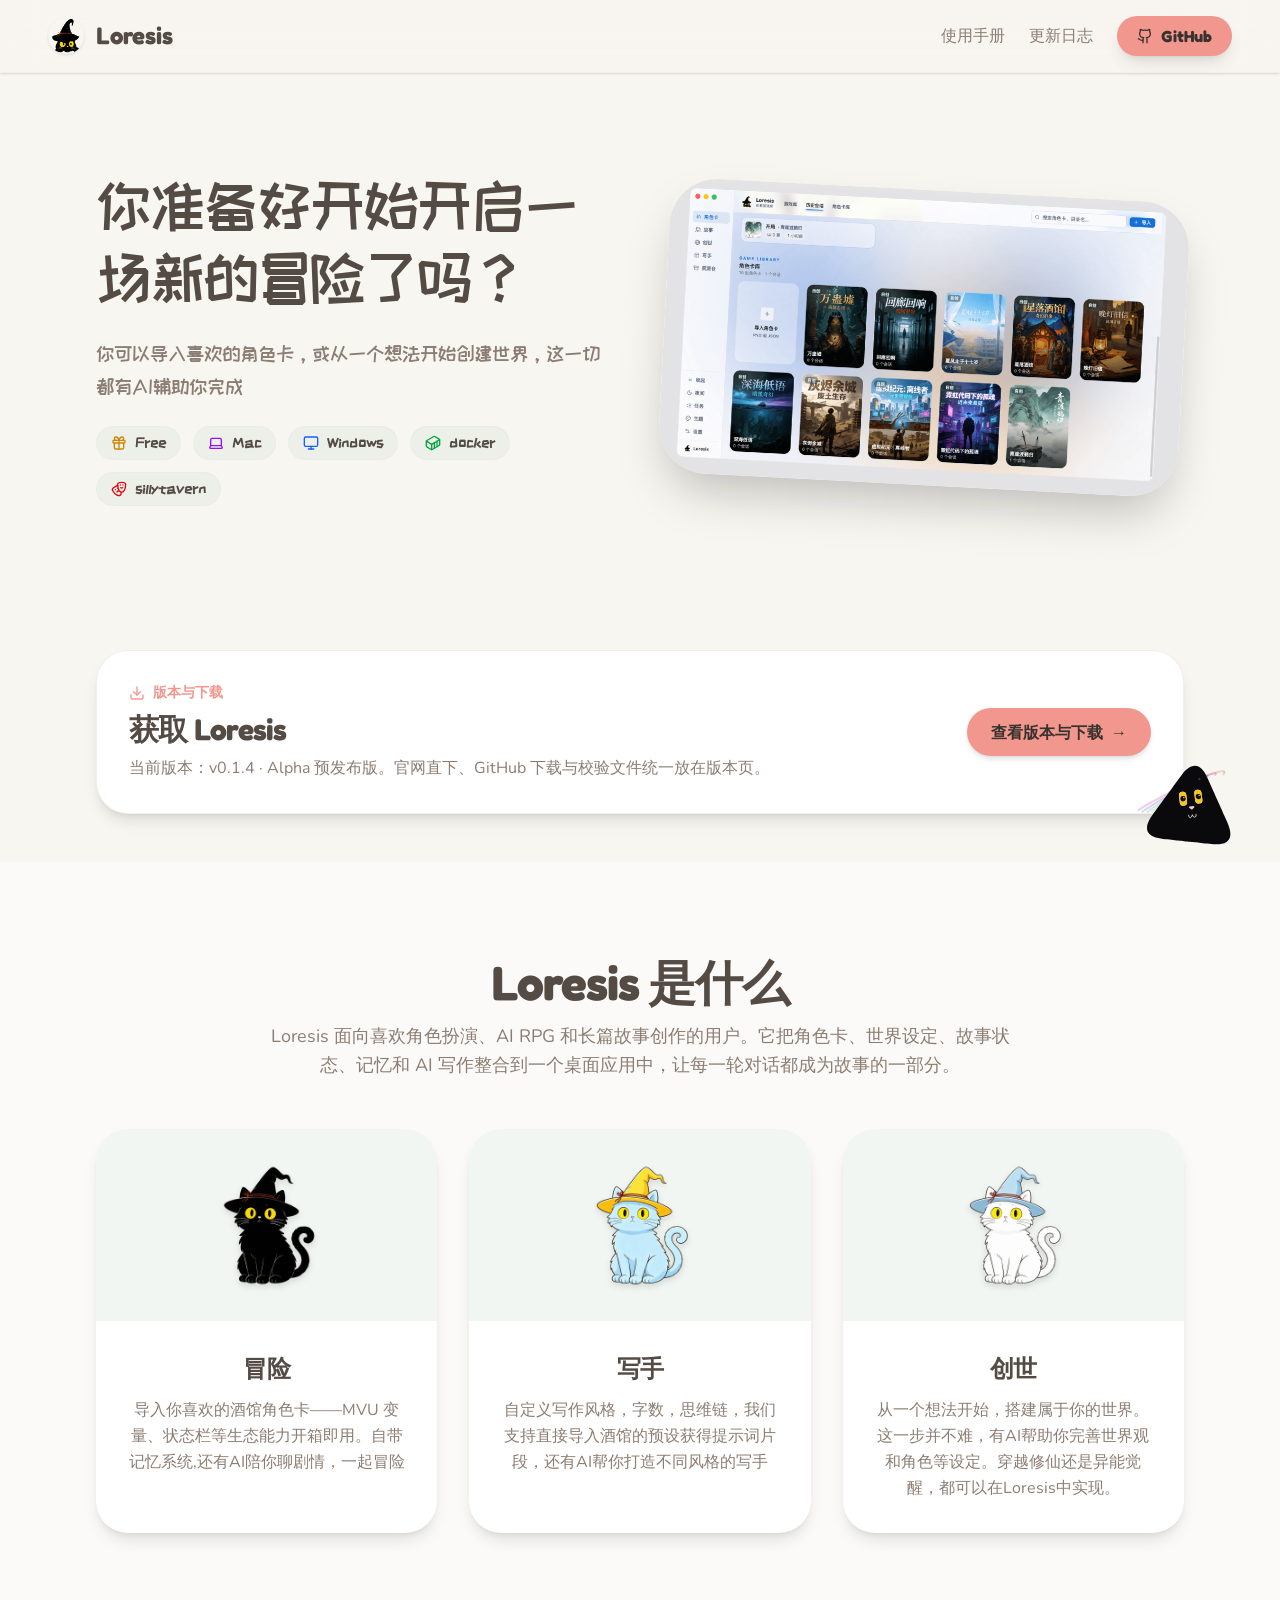
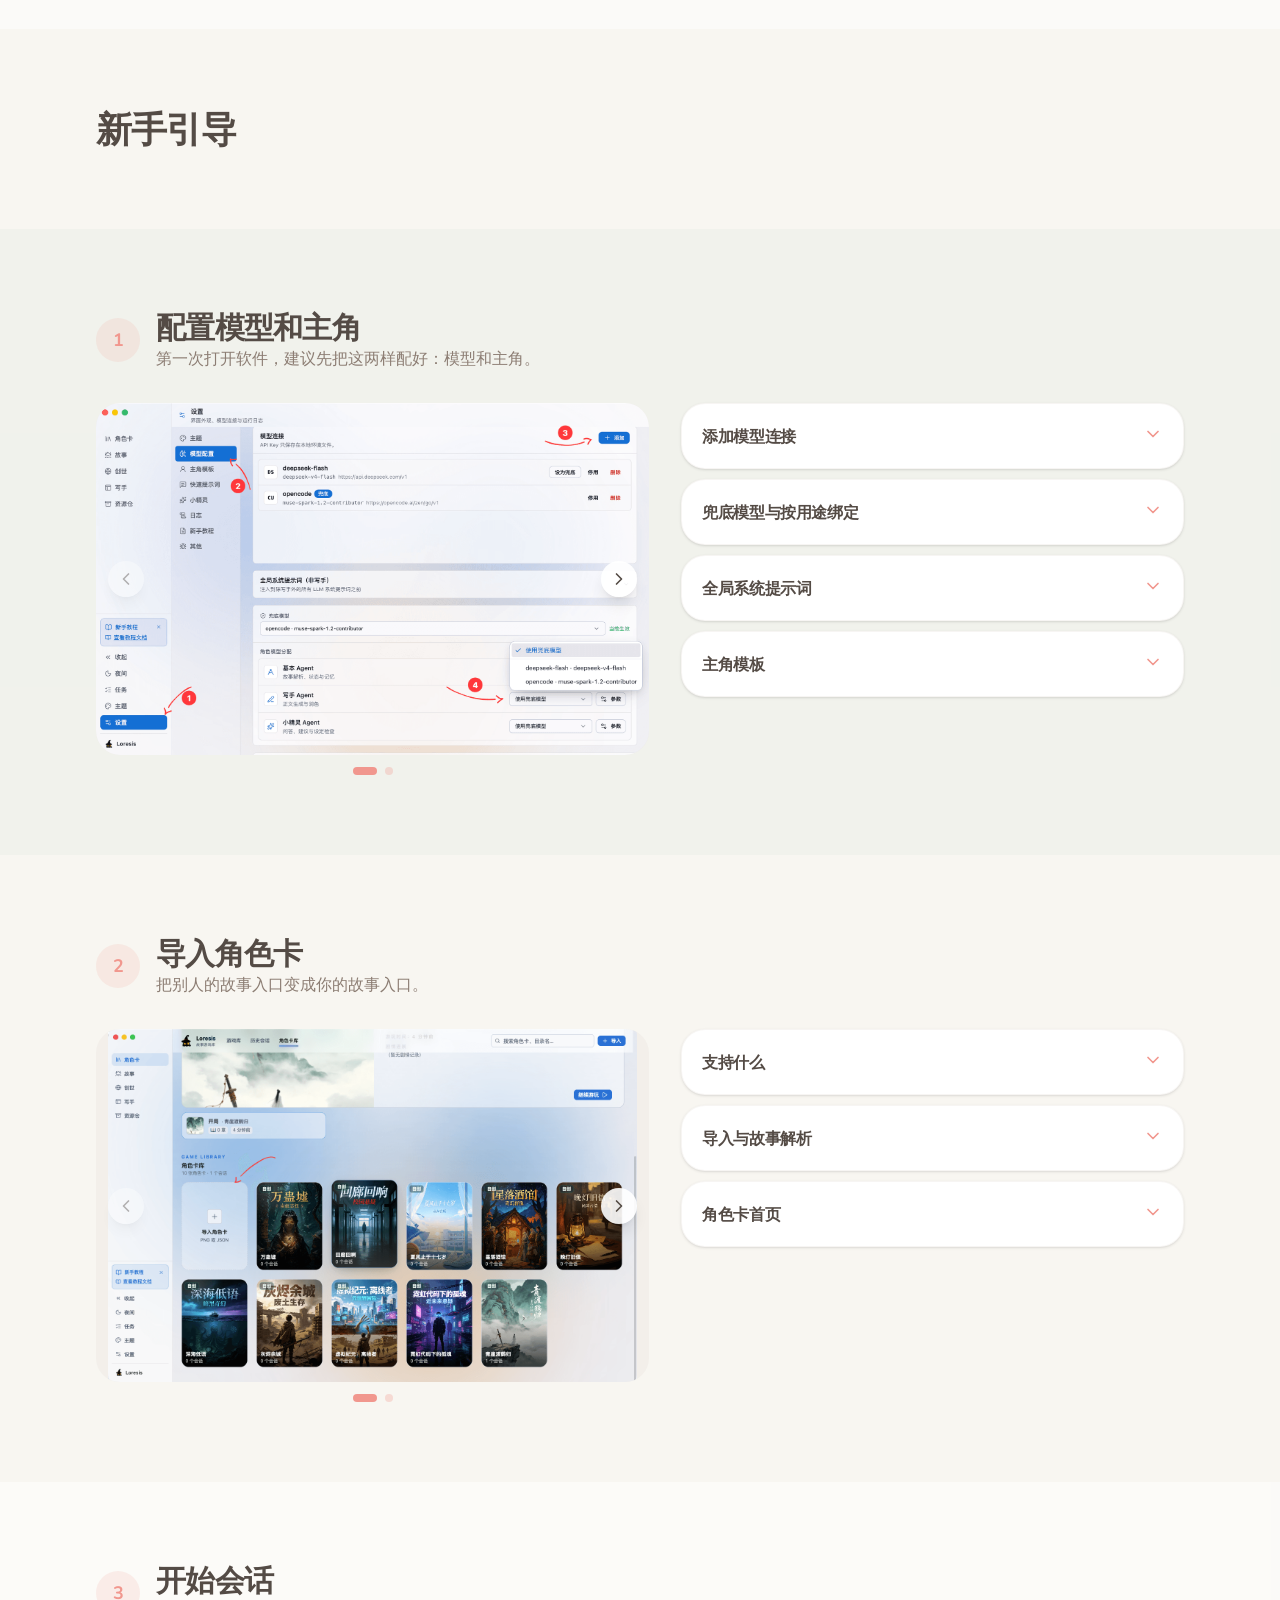
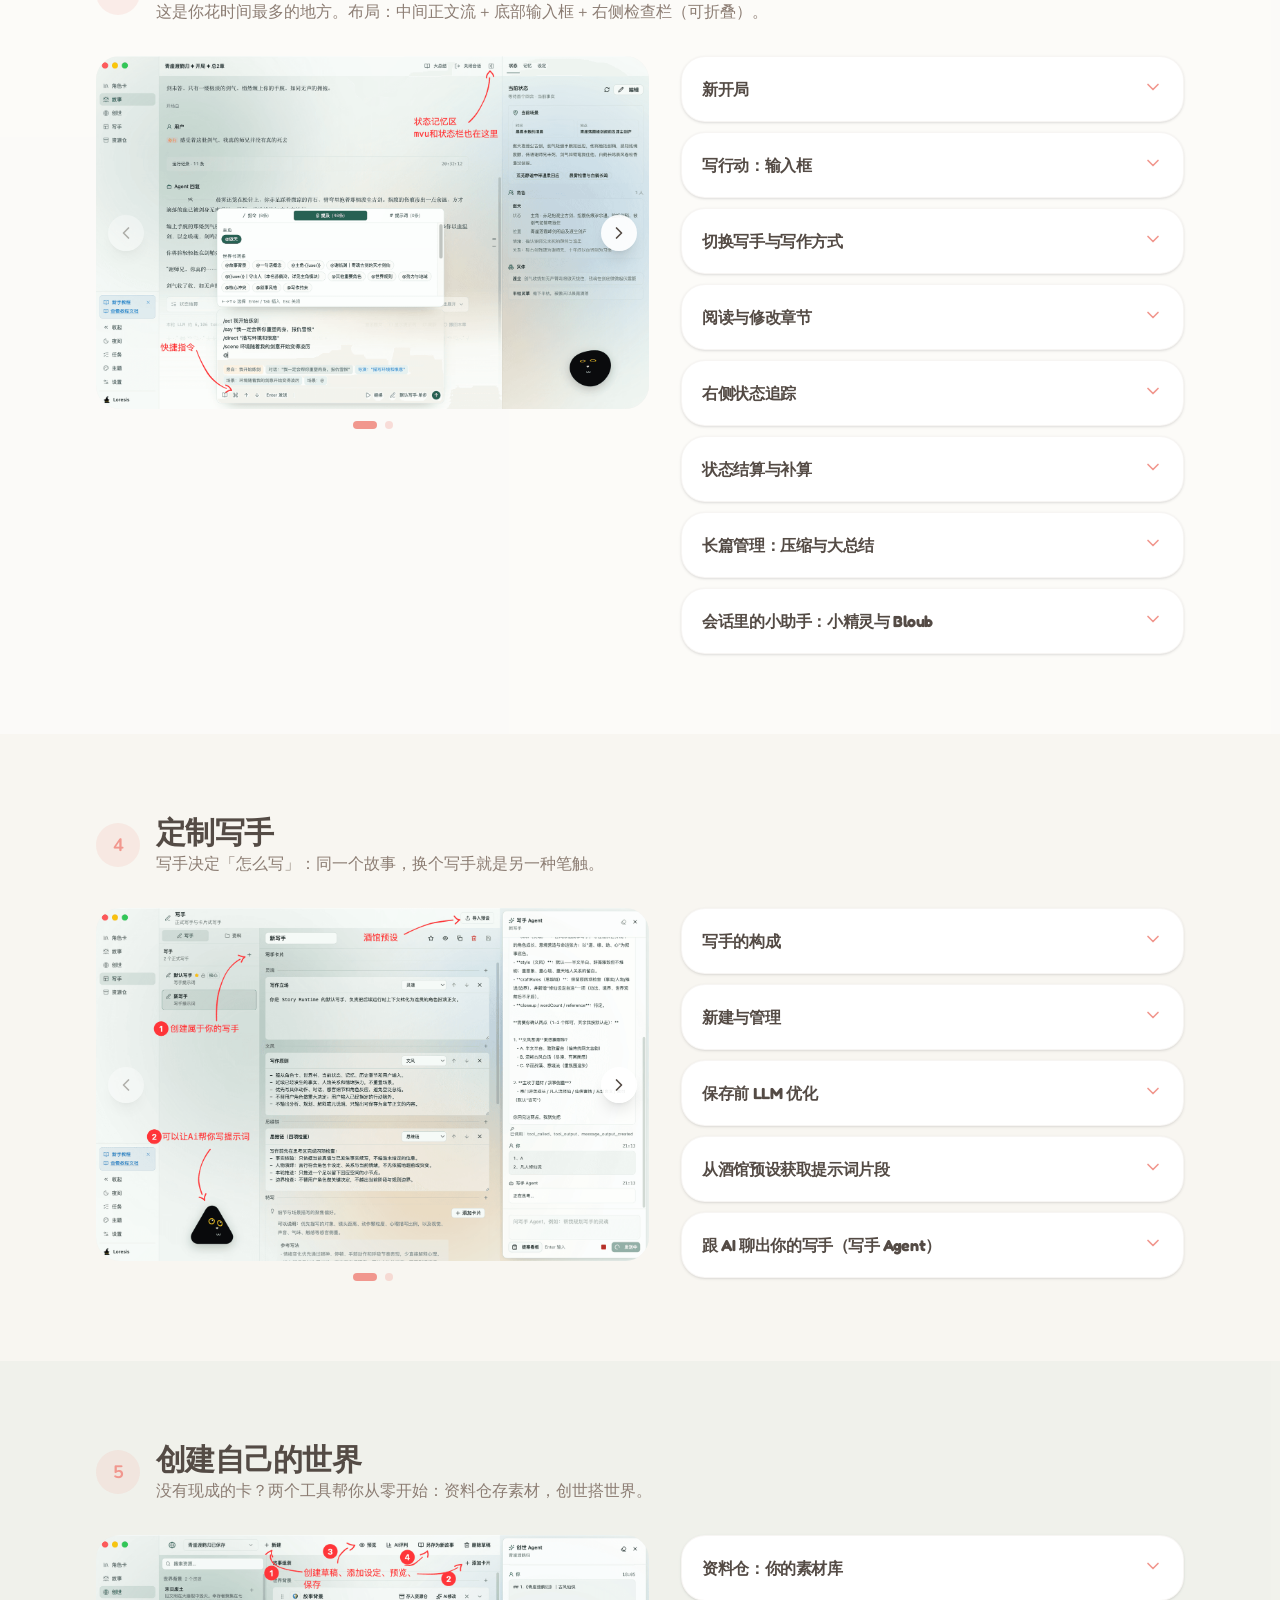
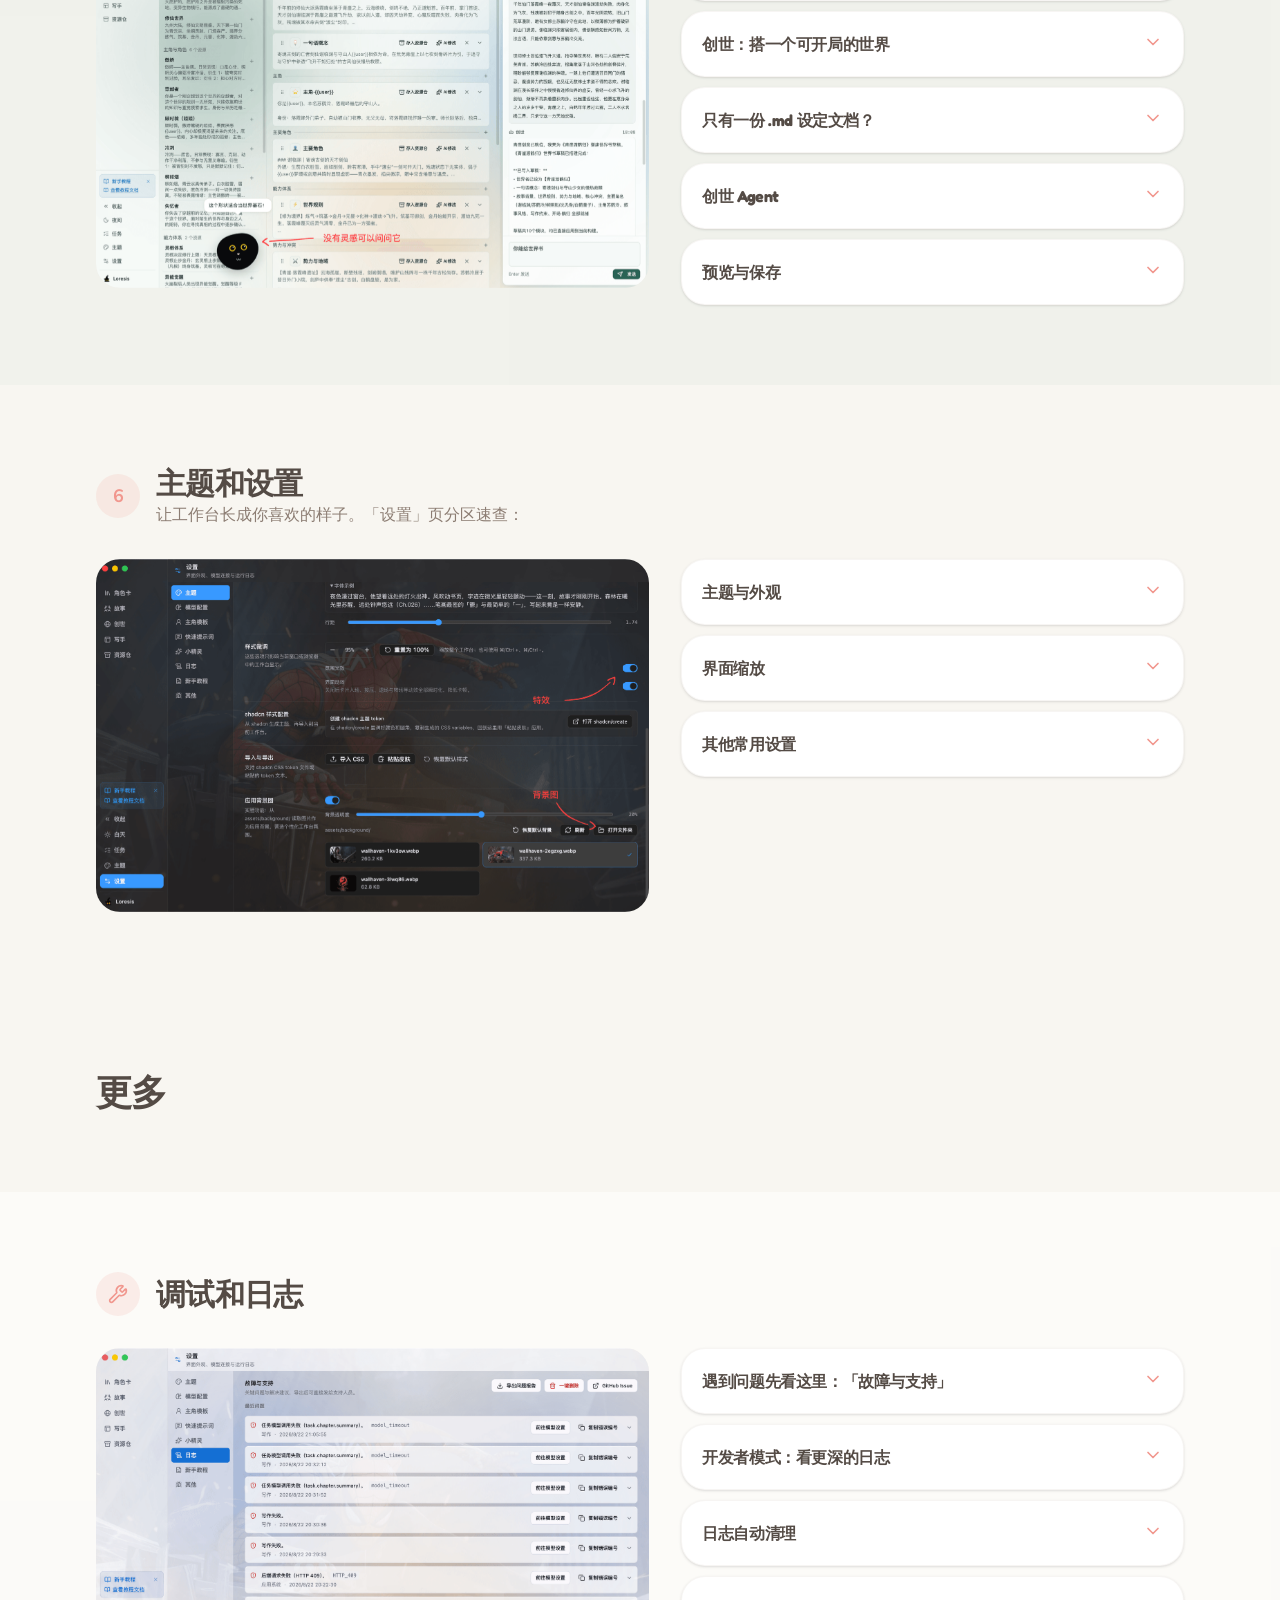
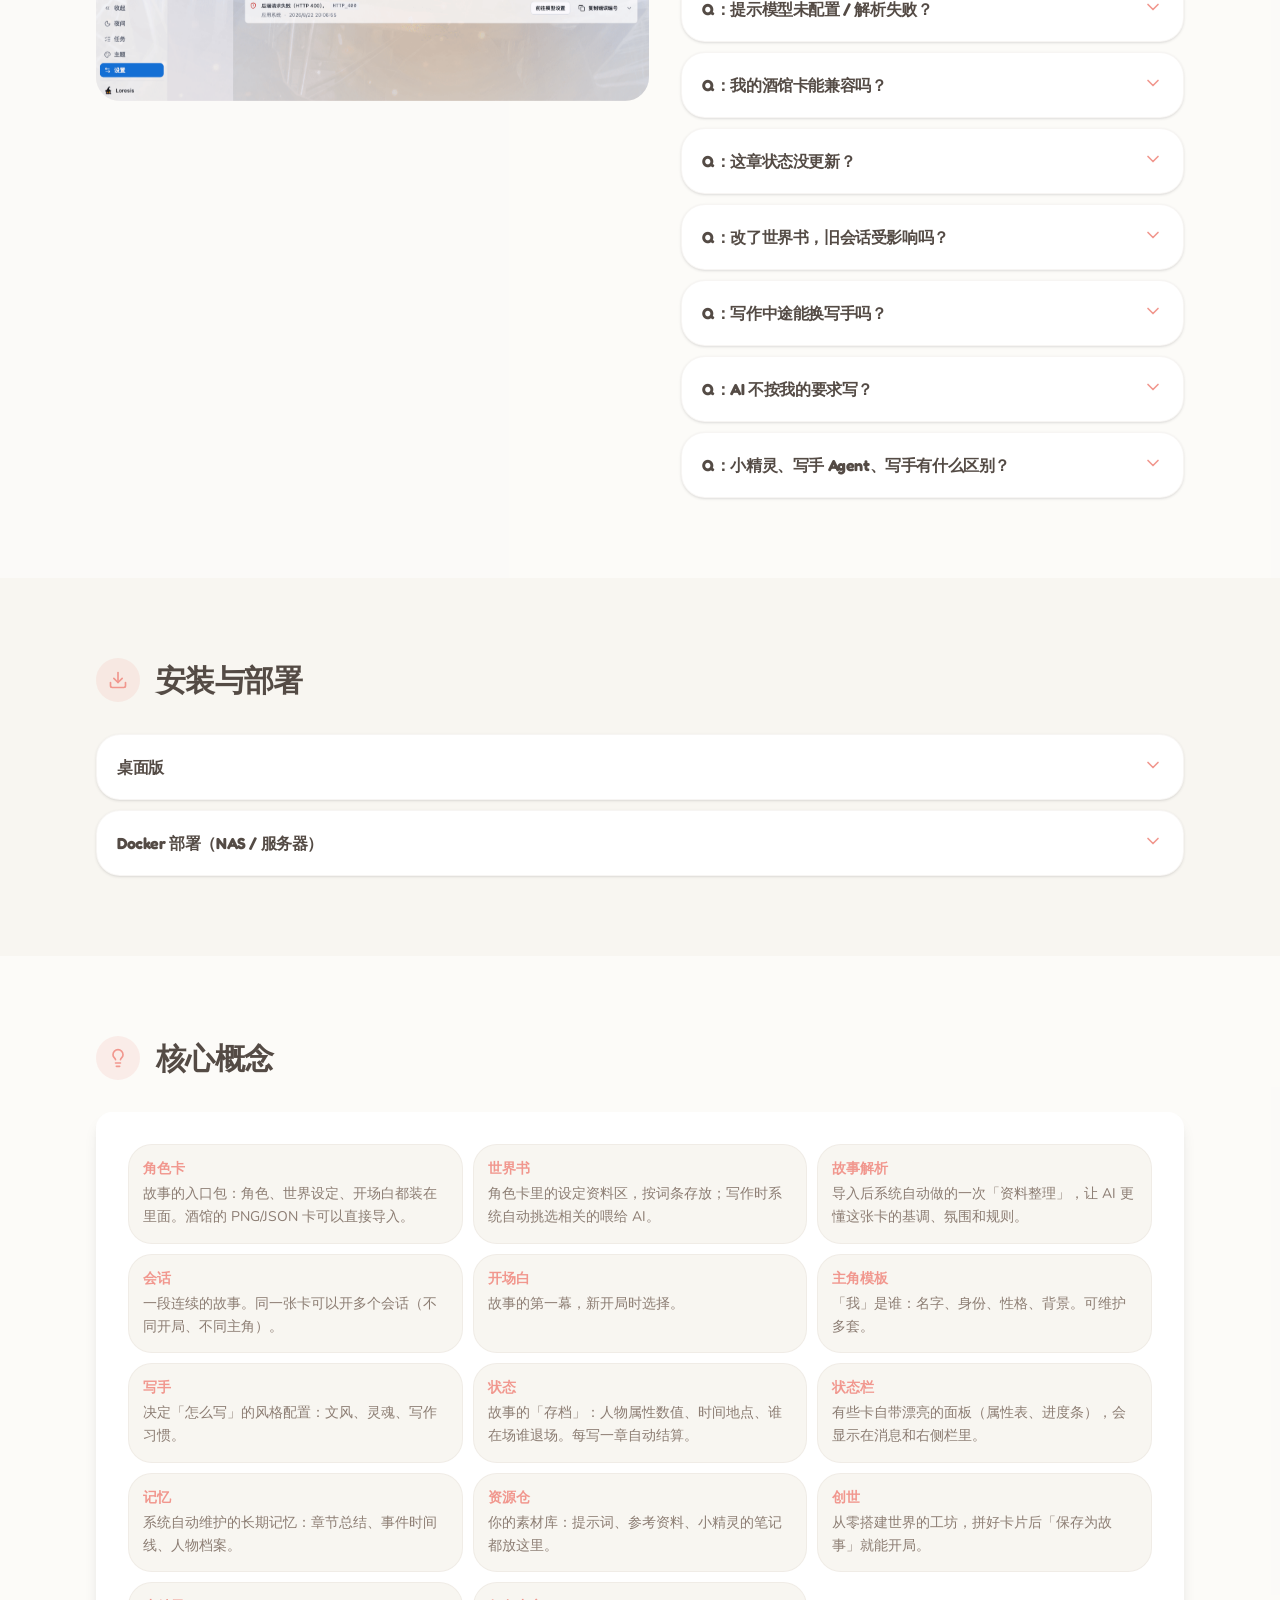
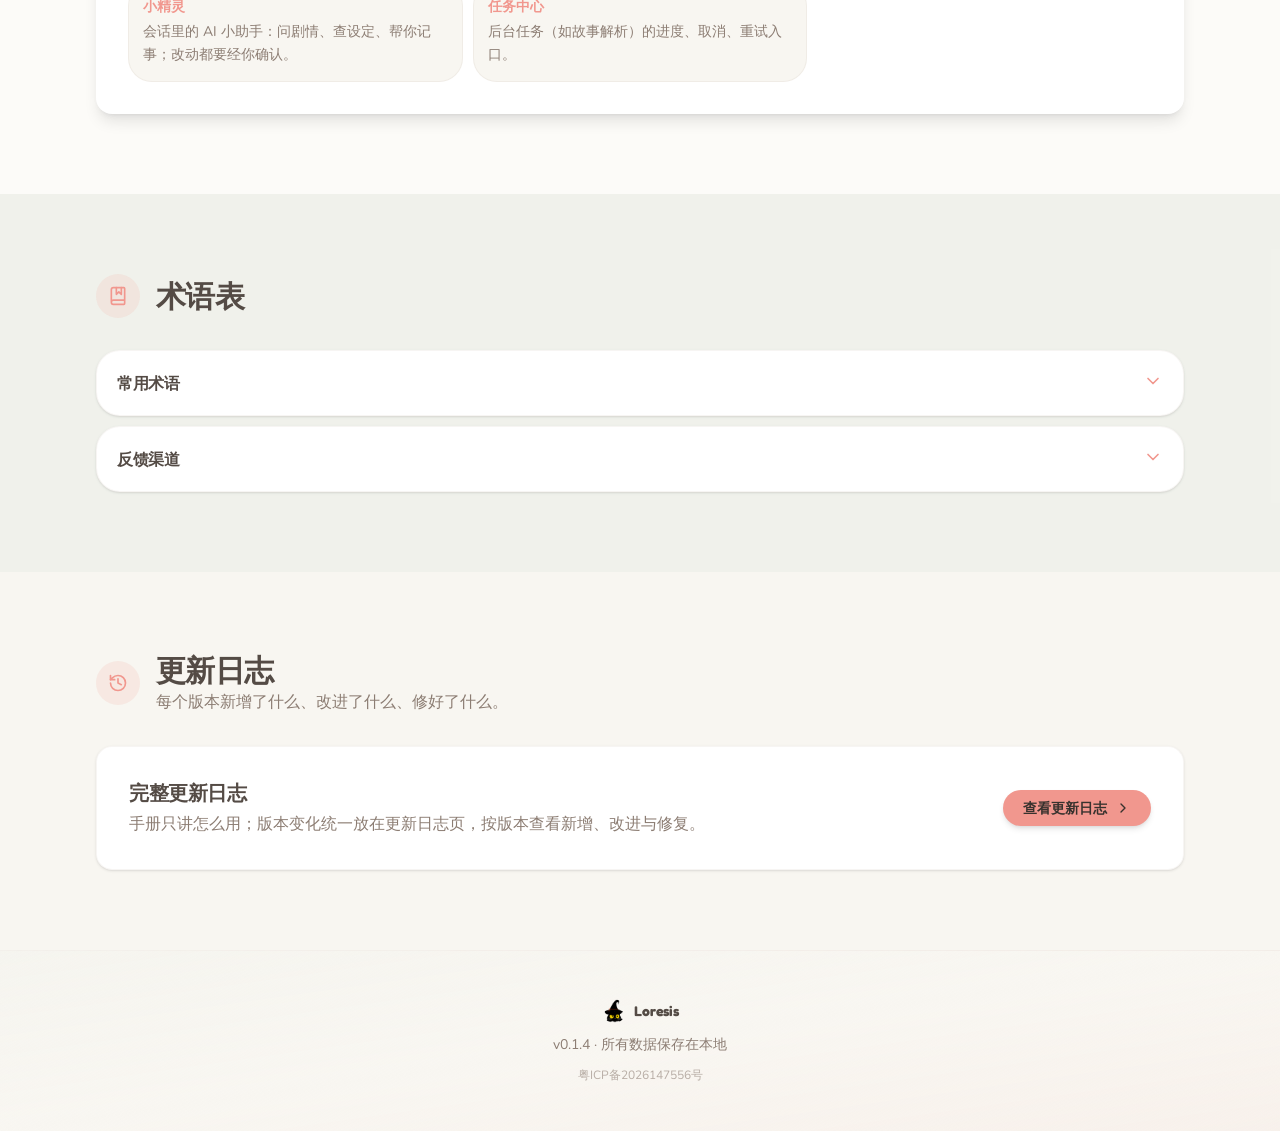
==== commit 0bd2f18f: "docs: publish 0.1.5 manual and changelog content" ====
--- a/Loresis/index.html
+++ b/Loresis/index.html
@@ -1 +1 @@
-<!DOCTYPE html><html lang="zh-CN"> <head><meta charset="UTF-8"><meta name="viewport" content="width=device-width, initial-scale=1.0"><meta name="description" content="Loresis 是一个运行在你自己电脑上的 AI 角色扮演与故事创作工作台。每一轮对话都会成为故事的一部分，并被系统记住。"><meta name="theme-color" content="#E8A598"><link rel="icon" type="image/png" href="/Loresis/icons/icon.png"><link rel="canonical" href="/"><title>Loresis - AI 角色扮演与故事创作工作台 · 用户手册</title><link rel="preconnect" href="https://fonts.googleapis.com"><link rel="preconnect" href="https://fonts.gstatic.com" crossorigin><link href="https://fonts.googleapis.com/css2?family=Fredoka:wght@300..700&family=Nunito:ital,wght@0,200..1000;1,200..1000&family=Patrick+Hand&family=ZCOOL+KuaiLe&display=swap" rel="stylesheet"><!-- Cloudflare Web Analytics --><script type="module" src="https://static.cloudflareinsights.com/beacon.min.js" data-cf-beacon="{&quot;token&quot;: &quot;b15d4649b3b448faa16f866dac9f0a6b&quot;}"></script><!-- End Cloudflare Web Analytics --><script type="application/ld+json">{"@context":"https://schema.org","@type":"WebApplication","name":"Purrfectly Zen","description":"Cat-inspired meditation and mindfulness application","applicationCategory":"HealthApplication","operatingSystem":"Web","offers":{"@type":"Offer","price":"0","priceCurrency":"USD"}}</script><link rel="stylesheet" href="/Loresis/_astro/about.D2nARhFu.css"></head> <body><div style="text-align:center;padding:0.75rem;background:#f9eee9"><a href="/Loresis/manual/">查看完整使用手册</a></div>  <style>astro-island,astro-slot,astro-static-slot{display:contents}</style><script>(()=>{var e=async t=>{await(await t())()};(self.Astro||(self.Astro={})).load=e;window.dispatchEvent(new Event("astro:load"));})();</script><script>(()=>{var A=Object.defineProperty;var g=(i,o,a)=>o in i?A(i,o,{enumerable:!0,configurable:!0,writable:!0,value:a}):i[o]=a;var d=(i,o,a)=>g(i,typeof o!="symbol"?o+"":o,a);{let i={0:t=>m(t),1:t=>a(t),2:t=>new RegExp(t),3:t=>new Date(t),4:t=>new Map(a(t)),5:t=>new Set(a(t)),6:t=>BigInt(t),7:t=>new URL(t),8:t=>new Uint8Array(t),9:t=>new Uint16Array(t),10:t=>new Uint32Array(t),11:t=>1/0*t},o=t=>{let[l,e]=t;return l in i?i[l](e):void 0},a=t=>t.map(o),m=t=>typeof t!="object"||t===null?t:Object.fromEntries(Object.entries(t).map(([l,e])=>[l,o(e)]));class y extends HTMLElement{constructor(){super(...arguments);d(this,"Component");d(this,"hydrator");d(this,"hydrate",async()=>{var b;if(!this.hydrator||!this.isConnected)return;let e=(b=this.parentElement)==null?void 0:b.closest("astro-island[ssr]");if(e){e.addEventListener("astro:hydrate",this.hydrate,{once:!0});return}let c=this.querySelectorAll("astro-slot"),n={},h=this.querySelectorAll("template[data-astro-template]");for(let r of h){let s=r.closest(this.tagName);s!=null&&s.isSameNode(this)&&(n[r.getAttribute("data-astro-template")||"default"]=r.innerHTML,r.remove())}for(let r of c){let s=r.closest(this.tagName);s!=null&&s.isSameNode(this)&&(n[r.getAttribute("name")||"default"]=r.innerHTML)}let p;try{p=this.hasAttribute("props")?m(JSON.parse(this.getAttribute("props"))):{}}catch(r){let s=this.getAttribute("component-url")||"<unknown>",v=this.getAttribute("component-export");throw v&&(s+=` (export ${v})`),console.error(`[hydrate] Error parsing props for component ${s}`,this.getAttribute("props"),r),r}let u;await this.hydrator(this)(this.Component,p,n,{client:this.getAttribute("client")}),this.removeAttribute("ssr"),this.dispatchEvent(new CustomEvent("astro:hydrate"))});d(this,"unmount",()=>{this.isConnected||this.dispatchEvent(new CustomEvent("astro:unmount"))})}disconnectedCallback(){document.removeEventListener("astro:after-swap",this.unmount),document.addEventListener("astro:after-swap",this.unmount,{once:!0})}connectedCallback(){if(!this.hasAttribute("await-children")||document.readyState==="interactive"||document.readyState==="complete")this.childrenConnectedCallback();else{let e=()=>{document.removeEventListener("DOMContentLoaded",e),c.disconnect(),this.childrenConnectedCallback()},c=new MutationObserver(()=>{var n;((n=this.lastChild)==null?void 0:n.nodeType)===Node.COMMENT_NODE&&this.lastChild.nodeValue==="astro:end"&&(this.lastChild.remove(),e())});c.observe(this,{childList:!0}),document.addEventListener("DOMContentLoaded",e)}}async childrenConnectedCallback(){let e=this.getAttribute("before-hydration-url");e&&await import(e),this.start()}async start(){let e=JSON.parse(this.getAttribute("opts")),c=this.getAttribute("client");if(Astro[c]===void 0){window.addEventListener(`astro:${c}`,()=>this.start(),{once:!0});return}try{await Astro[c](async()=>{let n=this.getAttribute("renderer-url"),[h,{default:p}]=await Promise.all([import(this.getAttribute("component-url")),n?import(n):()=>()=>{}]),u=this.getAttribute("component-export")||"default";if(!u.includes("."))this.Component=h[u];else{this.Component=h;for(let f of u.split("."))this.Component=this.Component[f]}return this.hydrator=p,this.hydrate},e,this)}catch(n){console.error(`[astro-island] Error hydrating ${this.getAttribute("component-url")}`,n)}}attributeChangedCallback(){this.hydrate()}}d(y,"observedAttributes",["props"]),customElements.get("astro-island")||customElements.define("astro-island",y)}})();</script><astro-island uid="Z1Wjhv" prefix="r1" component-url="/Loresis/_astro/ManualHome.DqFTnLX9.js" component-export="default" renderer-url="/Loresis/_astro/client.BlZe1zq3.js" props="{}" ssr client="load" opts="{&quot;name&quot;:&quot;ManualHome&quot;,&quot;value&quot;:true}" await-children><link rel="preload" as="image" href="/Loresis/icons/icon.png"/><link rel="preload" as="image" href="/Loresis/_astro/hero.GRxRDYw4.png"/><link rel="preload" as="image" href="/Loresis/_astro/%E9%BB%91%E8%89%B2%E5%8E%9F%E5%9E%8B.CmG_S5fn.png"/><link rel="preload" as="image" href="/Loresis/_astro/%E8%93%9D%E8%89%B2%E5%8E%9F%E5%9E%8B.D81BTw0Q.png"/><link rel="preload" as="image" href="/Loresis/_astro/%E7%99%BD%E8%89%B2%E5%8E%9F%E5%9E%8B.BMNDOplh.png"/><div class="bg-background selection:bg-primary/20 selection:text-primary-foreground min-h-screen"><nav class="bg-background/80 border-border/40 relative sticky top-0 z-50 flex w-full items-center justify-between border-b px-6 py-4 shadow-sm backdrop-blur-lg md:px-12"><a href="/Loresis/" class="text-primary flex items-center gap-3 transition-opacity hover:opacity-80"><img src="/Loresis/icons/icon.png" alt="Loresis" class="h-9 w-9 rounded-xl shadow-sm"/><span class="font-heading text-foreground text-2xl font-bold">Loresis</span><span class="bg-primary/10 text-primary hidden rounded-full px-3 py-1 text-xs font-bold sm:inline-block">用户手册 · v<!-- -->0.1.3</span></a><div class="hidden items-center gap-8 font-medium md:flex"><a href="#features" data-testid="link-preface" class="relative w-fit transition-colors text-muted-foreground hover:text-primary"><div>简介</div></a><a href="#guide" data-testid="link-guide" class="relative w-fit transition-colors text-muted-foreground hover:text-primary"><div>新手引导</div></a><a href="#more" data-testid="link-more" class="relative w-fit transition-colors text-muted-foreground hover:text-primary"><div>更多</div></a><a href="/Loresis/changelog" class="font-heading border-border/60 text-foreground hover:bg-primary/10 hover:text-primary flex items-center gap-2 rounded-full border px-5 py-2 font-bold shadow-sm transition-all hover:scale-105"><svg xmlns="http://www.w3.org/2000/svg" width="24" height="24" viewBox="0 0 24 24" fill="none" stroke="currentColor" stroke-width="2" stroke-linecap="round" stroke-linejoin="round" class="lucide lucide-history h-4 w-4" aria-hidden="true"><path d="M3 12a9 9 0 1 0 9-9 9.75 9.75 0 0 0-6.74 2.74L3 8"></path><path d="M3 3v5h5"></path><path d="M12 7v5l4 2"></path></svg>更新日志</a><a href="https://github.com/zhuoming2026/Loresis" target="_blank" rel="noreferrer"><button class="font-heading bg-primary text-primary-foreground hover:bg-primary/90 flex items-center gap-2 rounded-full px-6 py-2 font-bold shadow-lg transition-all hover:scale-105 hover:shadow-xl"><svg xmlns="http://www.w3.org/2000/svg" width="24" height="24" viewBox="0 0 24 24" fill="none" stroke="currentColor" stroke-width="2" stroke-linecap="round" stroke-linejoin="round" class="lucide lucide-github h-4 w-4" aria-hidden="true"><path d="M15 22v-4a4.8 4.8 0 0 0-1-3.5c3 0 6-2 6-5.5.08-1.25-.27-2.48-1-3.5.28-1.15.28-2.35 0-3.5 0 0-1 0-3 1.5-2.64-.5-5.36-.5-8 0C6 2 5 2 5 2c-.3 1.15-.3 2.35 0 3.5A5.403 5.403 0 0 0 4 9c0 3.5 3 5.5 6 5.5-.39.49-.68 1.05-.85 1.65-.17.6-.22 1.23-.15 1.85v4"></path><path d="M9 18c-4.51 2-5-2-7-2"></path></svg>GitHub</button></a></div><button class="text-foreground bg-primary/10 hover:bg-primary/25 rounded-full p-2 transition-colors md:hidden" data-testid="button-menu-toggle"><svg xmlns="http://www.w3.org/2000/svg" width="24" height="24" viewBox="0 0 24 24" fill="none" stroke="currentColor" stroke-width="2" stroke-linecap="round" stroke-linejoin="round" class="lucide lucide-menu" aria-hidden="true"><path d="M4 5h16"></path><path d="M4 12h16"></path><path d="M4 19h16"></path></svg></button></nav><section class="relative overflow-hidden px-6 py-16 md:px-12 md:py-24 lg:px-24"><div class="bg-primary/10 absolute top-[-10%] left-[-10%] -z-10 h-[500px] w-[500px] rounded-full blur-3xl"></div><div class="bg-accent/30 absolute right-[-5%] bottom-[10%] -z-10 h-[400px] w-[400px] rounded-full blur-3xl"></div><div class="relative z-10 mx-auto grid max-w-7xl items-center gap-10 lg:grid-cols-2 lg:gap-12"><div class="font-cute" style="opacity:0;transform:translateY(20px)"><h1 class="font-cute text-foreground mb-6 text-4xl leading-[1.2] font-normal md:text-6xl">你准备好开始开启一场新的冒险了吗？</h1><p class="text-muted-foreground max-w-xl text-lg leading-relaxed md:text-xl">你可以导入喜欢的角色卡，或从一个想法开始创建世界，这一切都有AI辅助你完成</p><div class="mt-6 flex flex-wrap gap-3" style="opacity:0"><div class="bg-secondary/30 border-border/40 flex items-center justify-center gap-2 rounded-full border px-3.5 py-1.5" style="opacity:0;transform:translateX(-10px)"><svg xmlns="http://www.w3.org/2000/svg" width="24" height="24" viewBox="0 0 24 24" fill="none" stroke="currentColor" stroke-width="2" stroke-linecap="round" stroke-linejoin="round" class="lucide lucide-gift h-4 w-4 flex-shrink-0 text-yellow-600" aria-hidden="true"><rect x="3" y="8" width="18" height="4" rx="1"></rect><path d="M12 8v13"></path><path d="M19 12v7a2 2 0 0 1-2 2H7a2 2 0 0 1-2-2v-7"></path><path d="M7.5 8a2.5 2.5 0 0 1 0-5A4.8 8 0 0 1 12 8a4.8 8 0 0 1 4.5-5 2.5 2.5 0 0 1 0 5"></path></svg><span class="text-foreground text-sm font-semibold">Free</span></div><div class="bg-secondary/30 border-border/40 flex items-center justify-center gap-2 rounded-full border px-3.5 py-1.5" style="opacity:0;transform:translateX(-10px)"><svg xmlns="http://www.w3.org/2000/svg" width="24" height="24" viewBox="0 0 24 24" fill="none" stroke="currentColor" stroke-width="2" stroke-linecap="round" stroke-linejoin="round" class="lucide lucide-laptop h-4 w-4 flex-shrink-0 text-purple-600" aria-hidden="true"><path d="M18 5a2 2 0 0 1 2 2v8.526a2 2 0 0 0 .212.897l1.068 2.127a1 1 0 0 1-.9 1.45H3.62a1 1 0 0 1-.9-1.45l1.068-2.127A2 2 0 0 0 4 15.526V7a2 2 0 0 1 2-2z"></path><path d="M20.054 15.987H3.946"></path></svg><span class="text-foreground text-sm font-semibold">Mac</span></div><div class="bg-secondary/30 border-border/40 flex items-center justify-center gap-2 rounded-full border px-3.5 py-1.5" style="opacity:0;transform:translateX(-10px)"><svg xmlns="http://www.w3.org/2000/svg" width="24" height="24" viewBox="0 0 24 24" fill="none" stroke="currentColor" stroke-width="2" stroke-linecap="round" stroke-linejoin="round" class="lucide lucide-monitor h-4 w-4 flex-shrink-0 text-blue-600" aria-hidden="true"><rect width="20" height="14" x="2" y="3" rx="2"></rect><line x1="8" x2="16" y1="21" y2="21"></line><line x1="12" x2="12" y1="17" y2="21"></line></svg><span class="text-foreground text-sm font-semibold">Windows</span></div><div class="bg-secondary/30 border-border/40 flex items-center justify-center gap-2 rounded-full border px-3.5 py-1.5" style="opacity:0;transform:translateX(-10px)"><svg xmlns="http://www.w3.org/2000/svg" width="24" height="24" viewBox="0 0 24 24" fill="none" stroke="currentColor" stroke-width="2" stroke-linecap="round" stroke-linejoin="round" class="lucide lucide-container h-4 w-4 flex-shrink-0 text-green-600" aria-hidden="true"><path d="M22 7.7c0-.6-.4-1.2-.8-1.5l-6.3-3.9a1.72 1.72 0 0 0-1.7 0l-10.3 6c-.5.2-.9.8-.9 1.4v6.6c0 .5.4 1.2.8 1.5l6.3 3.9a1.72 1.72 0 0 0 1.7 0l10.3-6c.5-.3.9-1 .9-1.5Z"></path><path d="M10 21.9V14L2.1 9.1"></path><path d="m10 14 11.9-6.9"></path><path d="M14 19.8v-8.1"></path><path d="M18 17.5V9.4"></path></svg><span class="text-foreground text-sm font-semibold">docker</span></div><div class="bg-secondary/30 border-border/40 flex items-center justify-center gap-2 rounded-full border px-3.5 py-1.5" style="opacity:0;transform:translateX(-10px)"><svg xmlns="http://www.w3.org/2000/svg" width="24" height="24" viewBox="0 0 24 24" fill="none" stroke="currentColor" stroke-width="2" stroke-linecap="round" stroke-linejoin="round" class="lucide lucide-drama h-4 w-4 flex-shrink-0 text-red-600" aria-hidden="true"><path d="M10 11h.01"></path><path d="M14 6h.01"></path><path d="M18 6h.01"></path><path d="M6.5 13.1h.01"></path><path d="M22 5c0 9-4 12-6 12s-6-3-6-12c0-2 2-3 6-3s6 1 6 3"></path><path d="M17.4 9.9c-.8.8-2 .8-2.8 0"></path><path d="M10.1 7.1C9 7.2 7.7 7.7 6 8.6c-3.5 2-4.7 3.9-3.7 5.6 4.5 7.8 9.5 8.4 11.2 7.4.9-.5 1.9-2.1 1.9-4.7"></path><path d="M9.1 16.5c.3-1.1 1.4-1.7 2.4-1.4"></path></svg><span class="text-foreground text-sm font-semibold">sillytavern</span></div></div></div><div class="relative z-10" style="opacity:0;transform:scale(0.85) rotate(5deg)"><img src="/Loresis/_astro/hero.GRxRDYw4.png" alt="Loresis 界面主视觉" class="h-auto w-full transform rounded-[3rem] shadow-2xl transition-transform duration-700 hover:rotate-0 md:rotate-3"/></div></div></section><section id="features" data-testid="manual-section-features" class="relative bg-white/50 px-6 py-24 md:px-12 lg:px-24"><div class="mx-auto max-w-7xl"><div class="mb-12 space-y-4 text-center"><h2 class="font-heading text-foreground text-4xl font-bold md:text-5xl">Loresis 是什么</h2><p class="text-muted-foreground mx-auto max-w-3xl text-lg leading-relaxed">Loresis 面向喜欢角色扮演、AI RPG 和长篇故事创作的用户。它把角色卡、世界设定、故事状态、记忆和 AI 写作整合到一个桌面应用中，让每一轮对话都成为故事的一部分。</p></div><div class="grid grid-cols-1 gap-8 md:grid-cols-3"><div data-testid="card-feature-冒险" style="opacity:0;transform:translateY(30px)"><div class="bg-card h-full overflow-hidden rounded-[2rem] border-none shadow-lg transition-shadow duration-300 hover:shadow-xl"><div class="bg-secondary/30 flex h-48 items-center justify-center p-8"><img src="/Loresis/_astro/%E9%BB%91%E8%89%B2%E5%8E%9F%E5%9E%8B.CmG_S5fn.png" alt="冒险" class="h-36 w-auto rounded-2xl object-contain drop-shadow-md"/></div><div class="flex flex-1 flex-col items-center p-8 text-center"><h3 class="font-heading text-foreground mb-3 text-2xl font-bold">冒险</h3><p class="text-muted-foreground leading-relaxed">导入你喜欢的酒馆角色卡——MVU 变量、状态栏等生态能力开箱即用。自带记忆系统,还有AI陪你聊剧情，一起冒险</p></div></div></div><div data-testid="card-feature-写手" style="opacity:0;transform:translateY(30px)"><div class="bg-card h-full overflow-hidden rounded-[2rem] border-none shadow-lg transition-shadow duration-300 hover:shadow-xl"><div class="bg-secondary/30 flex h-48 items-center justify-center p-8"><img src="/Loresis/_astro/%E8%93%9D%E8%89%B2%E5%8E%9F%E5%9E%8B.D81BTw0Q.png" alt="写手" class="h-36 w-auto rounded-2xl object-contain drop-shadow-md"/></div><div class="flex flex-1 flex-col items-center p-8 text-center"><h3 class="font-heading text-foreground mb-3 text-2xl font-bold">写手</h3><p class="text-muted-foreground leading-relaxed">自定义写作风格，字数，思维链，我们支持直接导入酒馆的预设获得提示词片段，还有AI帮你打造不同风格的写手</p></div></div></div><div data-testid="card-feature-创世" style="opacity:0;transform:translateY(30px)"><div class="bg-card h-full overflow-hidden rounded-[2rem] border-none shadow-lg transition-shadow duration-300 hover:shadow-xl"><div class="bg-secondary/30 flex h-48 items-center justify-center p-8"><img src="/Loresis/_astro/%E7%99%BD%E8%89%B2%E5%8E%9F%E5%9E%8B.BMNDOplh.png" alt="创世" class="h-36 w-auto rounded-2xl object-contain drop-shadow-md"/></div><div class="flex flex-1 flex-col items-center p-8 text-center"><h3 class="font-heading text-foreground mb-3 text-2xl font-bold">创世</h3><p class="text-muted-foreground leading-relaxed">从一个想法开始，搭建属于你的世界。这一步并不难，有AI帮助你完善世界观和角色等设定。穿越修仙还是异能觉醒，都可以在Loresis中实现。</p></div></div></div></div></div></section><section id="guide" data-testid="manual-section-guide" class="relative scroll-mt-24 px-6 py-16 md:px-12 md:py-20 lg:px-24 "><div class="mx-auto max-w-7xl"><h2 class="font-heading text-foreground text-3xl font-bold md:text-4xl">新手引导</h2></div></section><div style="opacity:0;transform:translateY(24px)"><section id="ch1" data-testid="manual-section-ch1" class="relative scroll-mt-24 px-6 py-16 md:px-12 md:py-20 lg:px-24 bg-secondary/20"><div class="mx-auto max-w-7xl"><div class="mb-8 flex items-center gap-4"><div class="bg-primary/15 text-primary flex h-11 w-11 flex-shrink-0 items-center justify-center rounded-full text-lg font-bold">1</div><div class="min-w-0 flex-1"><h2 class="font-heading text-foreground text-2xl font-bold md:text-3xl">配置模型和主角</h2><p class="text-muted-foreground mt-0.5">第一次打开软件，建议先把这两样配好：模型和主角。</p></div></div><div class="grid gap-8 lg:grid-cols-[1.1fr_1fr] lg:items-start"><div class="lg:sticky lg:top-28"><div><div class="relative"><div class="bg-muted/40 overflow-hidden rounded-xl"><div class="flex"><div class="min-w-0 flex-[0_0_100%]"><div class="flex aspect-[2570/1640] items-center justify-center"><img src="/Loresis/_astro/1-1.BqWzvf9p.png" alt="界面截图 1-1" loading="lazy" class="h-full w-full object-contain"/></div></div><div class="min-w-0 flex-[0_0_100%]"><div class="flex aspect-[2570/1640] items-center justify-center"><img src="/Loresis/_astro/1-2.BkZiQW2f.png" alt="界面截图 1-2" loading="lazy" class="h-full w-full object-contain"/></div></div></div></div><button disabled="" aria-label="上一张" class="bg-card/90 text-foreground hover:bg-card absolute top-1/2 left-3 flex h-9 w-9 -translate-y-1/2 items-center justify-center rounded-full shadow-lg transition-colors disabled:opacity-40"><svg xmlns="http://www.w3.org/2000/svg" width="24" height="24" viewBox="0 0 24 24" fill="none" stroke="currentColor" stroke-width="2" stroke-linecap="round" stroke-linejoin="round" class="lucide lucide-chevron-left h-5 w-5" aria-hidden="true"><path d="m15 18-6-6 6-6"></path></svg></button><button aria-label="下一张" class="bg-card/90 text-foreground hover:bg-card absolute top-1/2 right-3 flex h-9 w-9 -translate-y-1/2 items-center justify-center rounded-full shadow-lg transition-colors disabled:opacity-40"><svg xmlns="http://www.w3.org/2000/svg" width="24" height="24" viewBox="0 0 24 24" fill="none" stroke="currentColor" stroke-width="2" stroke-linecap="round" stroke-linejoin="round" class="lucide lucide-chevron-right h-5 w-5" aria-hidden="true"><path d="m9 18 6-6-6-6"></path></svg></button></div><div class="mt-3 flex justify-center gap-2"><button aria-label="跳到第 1 张" class="h-2 rounded-full transition-all bg-primary w-6"></button><button aria-label="跳到第 2 张" class="h-2 rounded-full transition-all bg-primary/30 w-2"></button></div></div></div><div class="space-y-2.5"><div class="border-border/40 bg-card overflow-hidden rounded-xl border shadow-sm"><button class="hover:bg-card/80 w-full p-4 text-left transition-colors sm:p-5"><div class="flex items-start justify-between gap-3"><h4 class="font-heading text-foreground font-bold">添加模型连接</h4><div class="text-primary flex-shrink-0"><svg xmlns="http://www.w3.org/2000/svg" width="24" height="24" viewBox="0 0 24 24" fill="none" stroke="currentColor" stroke-width="2" stroke-linecap="round" stroke-linejoin="round" class="lucide lucide-chevron-down h-5 w-5" aria-hidden="true"><path d="m6 9 6 6 6-6"></path></svg></div></div></button></div><div class="border-border/40 bg-card overflow-hidden rounded-xl border shadow-sm"><button class="hover:bg-card/80 w-full p-4 text-left transition-colors sm:p-5"><div class="flex items-start justify-between gap-3"><h4 class="font-heading text-foreground font-bold">兜底模型与按用途绑定</h4><div class="text-primary flex-shrink-0"><svg xmlns="http://www.w3.org/2000/svg" width="24" height="24" viewBox="0 0 24 24" fill="none" stroke="currentColor" stroke-width="2" stroke-linecap="round" stroke-linejoin="round" class="lucide lucide-chevron-down h-5 w-5" aria-hidden="true"><path d="m6 9 6 6 6-6"></path></svg></div></div></button></div><div class="border-border/40 bg-card overflow-hidden rounded-xl border shadow-sm"><button class="hover:bg-card/80 w-full p-4 text-left transition-colors sm:p-5"><div class="flex items-start justify-between gap-3"><h4 class="font-heading text-foreground font-bold">全局系统提示词</h4><div class="text-primary flex-shrink-0"><svg xmlns="http://www.w3.org/2000/svg" width="24" height="24" viewBox="0 0 24 24" fill="none" stroke="currentColor" stroke-width="2" stroke-linecap="round" stroke-linejoin="round" class="lucide lucide-chevron-down h-5 w-5" aria-hidden="true"><path d="m6 9 6 6 6-6"></path></svg></div></div></button></div><div class="border-border/40 bg-card overflow-hidden rounded-xl border shadow-sm"><button class="hover:bg-card/80 w-full p-4 text-left transition-colors sm:p-5"><div class="flex items-start justify-between gap-3"><h4 class="font-heading text-foreground font-bold">主角模板</h4><div class="text-primary flex-shrink-0"><svg xmlns="http://www.w3.org/2000/svg" width="24" height="24" viewBox="0 0 24 24" fill="none" stroke="currentColor" stroke-width="2" stroke-linecap="round" stroke-linejoin="round" class="lucide lucide-chevron-down h-5 w-5" aria-hidden="true"><path d="m6 9 6 6 6-6"></path></svg></div></div></button></div></div></div></div></section></div><div style="opacity:0;transform:translateY(24px)"><section id="ch2" data-testid="manual-section-ch2" class="relative scroll-mt-24 px-6 py-16 md:px-12 md:py-20 lg:px-24 "><div class="mx-auto max-w-7xl"><div class="mb-8 flex items-center gap-4"><div class="bg-primary/15 text-primary flex h-11 w-11 flex-shrink-0 items-center justify-center rounded-full text-lg font-bold">2</div><div class="min-w-0 flex-1"><h2 class="font-heading text-foreground text-2xl font-bold md:text-3xl">导入角色卡</h2><p class="text-muted-foreground mt-0.5">把别人的故事入口变成你的故事入口。</p></div></div><div class="grid gap-8 lg:grid-cols-[1.1fr_1fr] lg:items-start"><div class="lg:sticky lg:top-28"><div><div class="relative"><div class="bg-muted/40 overflow-hidden rounded-xl"><div class="flex"><div class="min-w-0 flex-[0_0_100%]"><div class="flex aspect-[2570/1640] items-center justify-center"><img src="/Loresis/_astro/2-1.BlBYrj1J.png" alt="界面截图 2-1" loading="lazy" class="h-full w-full object-contain"/></div></div><div class="min-w-0 flex-[0_0_100%]"><div class="flex aspect-[2570/1640] items-center justify-center"><img src="/Loresis/_astro/2-2.DgAOVO-7.png" alt="界面截图 2-2" loading="lazy" class="h-full w-full object-contain"/></div></div></div></div><button disabled="" aria-label="上一张" class="bg-card/90 text-foreground hover:bg-card absolute top-1/2 left-3 flex h-9 w-9 -translate-y-1/2 items-center justify-center rounded-full shadow-lg transition-colors disabled:opacity-40"><svg xmlns="http://www.w3.org/2000/svg" width="24" height="24" viewBox="0 0 24 24" fill="none" stroke="currentColor" stroke-width="2" stroke-linecap="round" stroke-linejoin="round" class="lucide lucide-chevron-left h-5 w-5" aria-hidden="true"><path d="m15 18-6-6 6-6"></path></svg></button><button aria-label="下一张" class="bg-card/90 text-foreground hover:bg-card absolute top-1/2 right-3 flex h-9 w-9 -translate-y-1/2 items-center justify-center rounded-full shadow-lg transition-colors disabled:opacity-40"><svg xmlns="http://www.w3.org/2000/svg" width="24" height="24" viewBox="0 0 24 24" fill="none" stroke="currentColor" stroke-width="2" stroke-linecap="round" stroke-linejoin="round" class="lucide lucide-chevron-right h-5 w-5" aria-hidden="true"><path d="m9 18 6-6-6-6"></path></svg></button></div><div class="mt-3 flex justify-center gap-2"><button aria-label="跳到第 1 张" class="h-2 rounded-full transition-all bg-primary w-6"></button><button aria-label="跳到第 2 张" class="h-2 rounded-full transition-all bg-primary/30 w-2"></button></div></div></div><div class="space-y-2.5"><div class="border-border/40 bg-card overflow-hidden rounded-xl border shadow-sm"><button class="hover:bg-card/80 w-full p-4 text-left transition-colors sm:p-5"><div class="flex items-start justify-between gap-3"><h4 class="font-heading text-foreground font-bold">支持什么</h4><div class="text-primary flex-shrink-0"><svg xmlns="http://www.w3.org/2000/svg" width="24" height="24" viewBox="0 0 24 24" fill="none" stroke="currentColor" stroke-width="2" stroke-linecap="round" stroke-linejoin="round" class="lucide lucide-chevron-down h-5 w-5" aria-hidden="true"><path d="m6 9 6 6 6-6"></path></svg></div></div></button></div><div class="border-border/40 bg-card overflow-hidden rounded-xl border shadow-sm"><button class="hover:bg-card/80 w-full p-4 text-left transition-colors sm:p-5"><div class="flex items-start justify-between gap-3"><h4 class="font-heading text-foreground font-bold">导入与故事解析</h4><div class="text-primary flex-shrink-0"><svg xmlns="http://www.w3.org/2000/svg" width="24" height="24" viewBox="0 0 24 24" fill="none" stroke="currentColor" stroke-width="2" stroke-linecap="round" stroke-linejoin="round" class="lucide lucide-chevron-down h-5 w-5" aria-hidden="true"><path d="m6 9 6 6 6-6"></path></svg></div></div></button></div><div class="border-border/40 bg-card overflow-hidden rounded-xl border shadow-sm"><button class="hover:bg-card/80 w-full p-4 text-left transition-colors sm:p-5"><div class="flex items-start justify-between gap-3"><h4 class="font-heading text-foreground font-bold">角色卡首页</h4><div class="text-primary flex-shrink-0"><svg xmlns="http://www.w3.org/2000/svg" width="24" height="24" viewBox="0 0 24 24" fill="none" stroke="currentColor" stroke-width="2" stroke-linecap="round" stroke-linejoin="round" class="lucide lucide-chevron-down h-5 w-5" aria-hidden="true"><path d="m6 9 6 6 6-6"></path></svg></div></div></button></div></div></div></div></section></div><div style="opacity:0;transform:translateY(24px)"><section id="ch3" data-testid="manual-section-ch3" class="relative scroll-mt-24 px-6 py-16 md:px-12 md:py-20 lg:px-24 bg-white/50"><div class="mx-auto max-w-7xl"><div class="mb-8 flex items-center gap-4"><div class="bg-primary/15 text-primary flex h-11 w-11 flex-shrink-0 items-center justify-center rounded-full text-lg font-bold">3</div><div class="min-w-0 flex-1"><h2 class="font-heading text-foreground text-2xl font-bold md:text-3xl">开始会话</h2><p class="text-muted-foreground mt-0.5">这是你花时间最多的地方。布局：中间正文流 + 底部输入框 + 右侧检查栏（可折叠）。</p></div></div><div class="grid gap-8 lg:grid-cols-[1.1fr_1fr] lg:items-start"><div class="lg:sticky lg:top-28"><div><div class="relative"><div class="bg-muted/40 overflow-hidden rounded-xl"><div class="flex"><div class="min-w-0 flex-[0_0_100%]"><div class="flex aspect-[2570/1640] items-center justify-center"><img src="/Loresis/_astro/3-1.DwOVDJyr.png" alt="界面截图 3-1" loading="lazy" class="h-full w-full object-contain"/></div></div><div class="min-w-0 flex-[0_0_100%]"><div class="flex aspect-[2570/1640] items-center justify-center"><img src="/Loresis/_astro/3-2.lJkMyiZU.png" alt="界面截图 3-2" loading="lazy" class="h-full w-full object-contain"/></div></div></div></div><button disabled="" aria-label="上一张" class="bg-card/90 text-foreground hover:bg-card absolute top-1/2 left-3 flex h-9 w-9 -translate-y-1/2 items-center justify-center rounded-full shadow-lg transition-colors disabled:opacity-40"><svg xmlns="http://www.w3.org/2000/svg" width="24" height="24" viewBox="0 0 24 24" fill="none" stroke="currentColor" stroke-width="2" stroke-linecap="round" stroke-linejoin="round" class="lucide lucide-chevron-left h-5 w-5" aria-hidden="true"><path d="m15 18-6-6 6-6"></path></svg></button><button aria-label="下一张" class="bg-card/90 text-foreground hover:bg-card absolute top-1/2 right-3 flex h-9 w-9 -translate-y-1/2 items-center justify-center rounded-full shadow-lg transition-colors disabled:opacity-40"><svg xmlns="http://www.w3.org/2000/svg" width="24" height="24" viewBox="0 0 24 24" fill="none" stroke="currentColor" stroke-width="2" stroke-linecap="round" stroke-linejoin="round" class="lucide lucide-chevron-right h-5 w-5" aria-hidden="true"><path d="m9 18 6-6-6-6"></path></svg></button></div><div class="mt-3 flex justify-center gap-2"><button aria-label="跳到第 1 张" class="h-2 rounded-full transition-all bg-primary w-6"></button><button aria-label="跳到第 2 张" class="h-2 rounded-full transition-all bg-primary/30 w-2"></button></div></div></div><div class="space-y-2.5"><div class="border-border/40 bg-card overflow-hidden rounded-xl border shadow-sm"><button class="hover:bg-card/80 w-full p-4 text-left transition-colors sm:p-5"><div class="flex items-start justify-between gap-3"><h4 class="font-heading text-foreground font-bold">新开局</h4><div class="text-primary flex-shrink-0"><svg xmlns="http://www.w3.org/2000/svg" width="24" height="24" viewBox="0 0 24 24" fill="none" stroke="currentColor" stroke-width="2" stroke-linecap="round" stroke-linejoin="round" class="lucide lucide-chevron-down h-5 w-5" aria-hidden="true"><path d="m6 9 6 6 6-6"></path></svg></div></div></button></div><div class="border-border/40 bg-card overflow-hidden rounded-xl border shadow-sm"><button class="hover:bg-card/80 w-full p-4 text-left transition-colors sm:p-5"><div class="flex items-start justify-between gap-3"><h4 class="font-heading text-foreground font-bold">写行动：输入框</h4><div class="text-primary flex-shrink-0"><svg xmlns="http://www.w3.org/2000/svg" width="24" height="24" viewBox="0 0 24 24" fill="none" stroke="currentColor" stroke-width="2" stroke-linecap="round" stroke-linejoin="round" class="lucide lucide-chevron-down h-5 w-5" aria-hidden="true"><path d="m6 9 6 6 6-6"></path></svg></div></div></button></div><div class="border-border/40 bg-card overflow-hidden rounded-xl border shadow-sm"><button class="hover:bg-card/80 w-full p-4 text-left transition-colors sm:p-5"><div class="flex items-start justify-between gap-3"><h4 class="font-heading text-foreground font-bold">切换写手与写作方式</h4><div class="text-primary flex-shrink-0"><svg xmlns="http://www.w3.org/2000/svg" width="24" height="24" viewBox="0 0 24 24" fill="none" stroke="currentColor" stroke-width="2" stroke-linecap="round" stroke-linejoin="round" class="lucide lucide-chevron-down h-5 w-5" aria-hidden="true"><path d="m6 9 6 6 6-6"></path></svg></div></div></button></div><div class="border-border/40 bg-card overflow-hidden rounded-xl border shadow-sm"><button class="hover:bg-card/80 w-full p-4 text-left transition-colors sm:p-5"><div class="flex items-start justify-between gap-3"><h4 class="font-heading text-foreground font-bold">阅读与修改章节</h4><div class="text-primary flex-shrink-0"><svg xmlns="http://www.w3.org/2000/svg" width="24" height="24" viewBox="0 0 24 24" fill="none" stroke="currentColor" stroke-width="2" stroke-linecap="round" stroke-linejoin="round" class="lucide lucide-chevron-down h-5 w-5" aria-hidden="true"><path d="m6 9 6 6 6-6"></path></svg></div></div></button></div><div class="border-border/40 bg-card overflow-hidden rounded-xl border shadow-sm"><button class="hover:bg-card/80 w-full p-4 text-left transition-colors sm:p-5"><div class="flex items-start justify-between gap-3"><h4 class="font-heading text-foreground font-bold">右侧状态追踪</h4><div class="text-primary flex-shrink-0"><svg xmlns="http://www.w3.org/2000/svg" width="24" height="24" viewBox="0 0 24 24" fill="none" stroke="currentColor" stroke-width="2" stroke-linecap="round" stroke-linejoin="round" class="lucide lucide-chevron-down h-5 w-5" aria-hidden="true"><path d="m6 9 6 6 6-6"></path></svg></div></div></button></div><div class="border-border/40 bg-card overflow-hidden rounded-xl border shadow-sm"><button class="hover:bg-card/80 w-full p-4 text-left transition-colors sm:p-5"><div class="flex items-start justify-between gap-3"><h4 class="font-heading text-foreground font-bold">状态结算与补算</h4><div class="text-primary flex-shrink-0"><svg xmlns="http://www.w3.org/2000/svg" width="24" height="24" viewBox="0 0 24 24" fill="none" stroke="currentColor" stroke-width="2" stroke-linecap="round" stroke-linejoin="round" class="lucide lucide-chevron-down h-5 w-5" aria-hidden="true"><path d="m6 9 6 6 6-6"></path></svg></div></div></button></div><div class="border-border/40 bg-card overflow-hidden rounded-xl border shadow-sm"><button class="hover:bg-card/80 w-full p-4 text-left transition-colors sm:p-5"><div class="flex items-start justify-between gap-3"><h4 class="font-heading text-foreground font-bold">长篇管理：压缩与大总结</h4><div class="text-primary flex-shrink-0"><svg xmlns="http://www.w3.org/2000/svg" width="24" height="24" viewBox="0 0 24 24" fill="none" stroke="currentColor" stroke-width="2" stroke-linecap="round" stroke-linejoin="round" class="lucide lucide-chevron-down h-5 w-5" aria-hidden="true"><path d="m6 9 6 6 6-6"></path></svg></div></div></button></div><div class="border-border/40 bg-card overflow-hidden rounded-xl border shadow-sm"><button class="hover:bg-card/80 w-full p-4 text-left transition-colors sm:p-5"><div class="flex items-start justify-between gap-3"><h4 class="font-heading text-foreground font-bold">会话里的小助手：小精灵与 Bloub</h4><div class="text-primary flex-shrink-0"><svg xmlns="http://www.w3.org/2000/svg" width="24" height="24" viewBox="0 0 24 24" fill="none" stroke="currentColor" stroke-width="2" stroke-linecap="round" stroke-linejoin="round" class="lucide lucide-chevron-down h-5 w-5" aria-hidden="true"><path d="m6 9 6 6 6-6"></path></svg></div></div></button></div></div></div></div></section></div><div style="opacity:0;transform:translateY(24px)"><section id="ch4" data-testid="manual-section-ch4" class="relative scroll-mt-24 px-6 py-16 md:px-12 md:py-20 lg:px-24 "><div class="mx-auto max-w-7xl"><div class="mb-8 flex items-center gap-4"><div class="bg-primary/15 text-primary flex h-11 w-11 flex-shrink-0 items-center justify-center rounded-full text-lg font-bold">4</div><div class="min-w-0 flex-1"><h2 class="font-heading text-foreground text-2xl font-bold md:text-3xl">定制写手</h2><p class="text-muted-foreground mt-0.5">写手决定「怎么写」：同一个故事，换个写手就是另一种笔触。</p></div></div><div class="grid gap-8 lg:grid-cols-[1.1fr_1fr] lg:items-start"><div class="lg:sticky lg:top-28"><div><div class="relative"><div class="bg-muted/40 overflow-hidden rounded-xl"><div class="flex"><div class="min-w-0 flex-[0_0_100%]"><div class="flex aspect-[2570/1640] items-center justify-center"><img src="/Loresis/_astro/4-1.k7iqKYMy.png" alt="界面截图 4-1" loading="lazy" class="h-full w-full object-contain"/></div></div><div class="min-w-0 flex-[0_0_100%]"><div class="flex aspect-[2570/1640] items-center justify-center"><img src="/Loresis/_astro/4-2.BIOiHRTs.png" alt="界面截图 4-2" loading="lazy" class="h-full w-full object-contain"/></div></div></div></div><button disabled="" aria-label="上一张" class="bg-card/90 text-foreground hover:bg-card absolute top-1/2 left-3 flex h-9 w-9 -translate-y-1/2 items-center justify-center rounded-full shadow-lg transition-colors disabled:opacity-40"><svg xmlns="http://www.w3.org/2000/svg" width="24" height="24" viewBox="0 0 24 24" fill="none" stroke="currentColor" stroke-width="2" stroke-linecap="round" stroke-linejoin="round" class="lucide lucide-chevron-left h-5 w-5" aria-hidden="true"><path d="m15 18-6-6 6-6"></path></svg></button><button aria-label="下一张" class="bg-card/90 text-foreground hover:bg-card absolute top-1/2 right-3 flex h-9 w-9 -translate-y-1/2 items-center justify-center rounded-full shadow-lg transition-colors disabled:opacity-40"><svg xmlns="http://www.w3.org/2000/svg" width="24" height="24" viewBox="0 0 24 24" fill="none" stroke="currentColor" stroke-width="2" stroke-linecap="round" stroke-linejoin="round" class="lucide lucide-chevron-right h-5 w-5" aria-hidden="true"><path d="m9 18 6-6-6-6"></path></svg></button></div><div class="mt-3 flex justify-center gap-2"><button aria-label="跳到第 1 张" class="h-2 rounded-full transition-all bg-primary w-6"></button><button aria-label="跳到第 2 张" class="h-2 rounded-full transition-all bg-primary/30 w-2"></button></div></div></div><div class="space-y-2.5"><div class="border-border/40 bg-card overflow-hidden rounded-xl border shadow-sm"><button class="hover:bg-card/80 w-full p-4 text-left transition-colors sm:p-5"><div class="flex items-start justify-between gap-3"><h4 class="font-heading text-foreground font-bold">写手的构成</h4><div class="text-primary flex-shrink-0"><svg xmlns="http://www.w3.org/2000/svg" width="24" height="24" viewBox="0 0 24 24" fill="none" stroke="currentColor" stroke-width="2" stroke-linecap="round" stroke-linejoin="round" class="lucide lucide-chevron-down h-5 w-5" aria-hidden="true"><path d="m6 9 6 6 6-6"></path></svg></div></div></button></div><div class="border-border/40 bg-card overflow-hidden rounded-xl border shadow-sm"><button class="hover:bg-card/80 w-full p-4 text-left transition-colors sm:p-5"><div class="flex items-start justify-between gap-3"><h4 class="font-heading text-foreground font-bold">新建与管理</h4><div class="text-primary flex-shrink-0"><svg xmlns="http://www.w3.org/2000/svg" width="24" height="24" viewBox="0 0 24 24" fill="none" stroke="currentColor" stroke-width="2" stroke-linecap="round" stroke-linejoin="round" class="lucide lucide-chevron-down h-5 w-5" aria-hidden="true"><path d="m6 9 6 6 6-6"></path></svg></div></div></button></div><div class="border-border/40 bg-card overflow-hidden rounded-xl border shadow-sm"><button class="hover:bg-card/80 w-full p-4 text-left transition-colors sm:p-5"><div class="flex items-start justify-between gap-3"><h4 class="font-heading text-foreground font-bold">保存前 LLM 优化</h4><div class="text-primary flex-shrink-0"><svg xmlns="http://www.w3.org/2000/svg" width="24" height="24" viewBox="0 0 24 24" fill="none" stroke="currentColor" stroke-width="2" stroke-linecap="round" stroke-linejoin="round" class="lucide lucide-chevron-down h-5 w-5" aria-hidden="true"><path d="m6 9 6 6 6-6"></path></svg></div></div></button></div><div class="border-border/40 bg-card overflow-hidden rounded-xl border shadow-sm"><button class="hover:bg-card/80 w-full p-4 text-left transition-colors sm:p-5"><div class="flex items-start justify-between gap-3"><h4 class="font-heading text-foreground font-bold">从酒馆预设获取提示词片段</h4><div class="text-primary flex-shrink-0"><svg xmlns="http://www.w3.org/2000/svg" width="24" height="24" viewBox="0 0 24 24" fill="none" stroke="currentColor" stroke-width="2" stroke-linecap="round" stroke-linejoin="round" class="lucide lucide-chevron-down h-5 w-5" aria-hidden="true"><path d="m6 9 6 6 6-6"></path></svg></div></div></button></div><div class="border-border/40 bg-card overflow-hidden rounded-xl border shadow-sm"><button class="hover:bg-card/80 w-full p-4 text-left transition-colors sm:p-5"><div class="flex items-start justify-between gap-3"><h4 class="font-heading text-foreground font-bold">跟 AI 聊出你的写手（写手 Agent）</h4><div class="text-primary flex-shrink-0"><svg xmlns="http://www.w3.org/2000/svg" width="24" height="24" viewBox="0 0 24 24" fill="none" stroke="currentColor" stroke-width="2" stroke-linecap="round" stroke-linejoin="round" class="lucide lucide-chevron-down h-5 w-5" aria-hidden="true"><path d="m6 9 6 6 6-6"></path></svg></div></div></button></div></div></div></div></section></div><div style="opacity:0;transform:translateY(24px)"><section id="ch5" data-testid="manual-section-ch5" class="relative scroll-mt-24 px-6 py-16 md:px-12 md:py-20 lg:px-24 bg-secondary/20"><div class="mx-auto max-w-7xl"><div class="mb-8 flex items-center gap-4"><div class="bg-primary/15 text-primary flex h-11 w-11 flex-shrink-0 items-center justify-center rounded-full text-lg font-bold">5</div><div class="min-w-0 flex-1"><h2 class="font-heading text-foreground text-2xl font-bold md:text-3xl">创建自己的世界</h2><p class="text-muted-foreground mt-0.5">没有现成的卡？两个工具帮你从零开始：资料仓存素材，创世搭世界。</p></div></div><div class="grid gap-8 lg:grid-cols-[1.1fr_1fr] lg:items-start"><div class="lg:sticky lg:top-28"><div><div class="relative"><div class="bg-muted/40 overflow-hidden rounded-xl"><div class="flex"><div class="min-w-0 flex-[0_0_100%]"><div class="flex aspect-[2570/1640] items-center justify-center"><img src="/Loresis/_astro/5-1.DhmiSZPF.png" alt="界面截图 5-1" loading="lazy" class="h-full w-full object-contain"/></div></div></div></div></div></div></div><div class="space-y-2.5"><div class="border-border/40 bg-card overflow-hidden rounded-xl border shadow-sm"><button class="hover:bg-card/80 w-full p-4 text-left transition-colors sm:p-5"><div class="flex items-start justify-between gap-3"><h4 class="font-heading text-foreground font-bold">资料仓：你的素材库</h4><div class="text-primary flex-shrink-0"><svg xmlns="http://www.w3.org/2000/svg" width="24" height="24" viewBox="0 0 24 24" fill="none" stroke="currentColor" stroke-width="2" stroke-linecap="round" stroke-linejoin="round" class="lucide lucide-chevron-down h-5 w-5" aria-hidden="true"><path d="m6 9 6 6 6-6"></path></svg></div></div></button></div><div class="border-border/40 bg-card overflow-hidden rounded-xl border shadow-sm"><button class="hover:bg-card/80 w-full p-4 text-left transition-colors sm:p-5"><div class="flex items-start justify-between gap-3"><h4 class="font-heading text-foreground font-bold">创世：搭一个可开局的世界</h4><div class="text-primary flex-shrink-0"><svg xmlns="http://www.w3.org/2000/svg" width="24" height="24" viewBox="0 0 24 24" fill="none" stroke="currentColor" stroke-width="2" stroke-linecap="round" stroke-linejoin="round" class="lucide lucide-chevron-down h-5 w-5" aria-hidden="true"><path d="m6 9 6 6 6-6"></path></svg></div></div></button></div><div class="border-border/40 bg-card overflow-hidden rounded-xl border shadow-sm"><button class="hover:bg-card/80 w-full p-4 text-left transition-colors sm:p-5"><div class="flex items-start justify-between gap-3"><h4 class="font-heading text-foreground font-bold">只有一份 .md 设定文档？</h4><div class="text-primary flex-shrink-0"><svg xmlns="http://www.w3.org/2000/svg" width="24" height="24" viewBox="0 0 24 24" fill="none" stroke="currentColor" stroke-width="2" stroke-linecap="round" stroke-linejoin="round" class="lucide lucide-chevron-down h-5 w-5" aria-hidden="true"><path d="m6 9 6 6 6-6"></path></svg></div></div></button></div><div class="border-border/40 bg-card overflow-hidden rounded-xl border shadow-sm"><button class="hover:bg-card/80 w-full p-4 text-left transition-colors sm:p-5"><div class="flex items-start justify-between gap-3"><h4 class="font-heading text-foreground font-bold">创世 Agent</h4><div class="text-primary flex-shrink-0"><svg xmlns="http://www.w3.org/2000/svg" width="24" height="24" viewBox="0 0 24 24" fill="none" stroke="currentColor" stroke-width="2" stroke-linecap="round" stroke-linejoin="round" class="lucide lucide-chevron-down h-5 w-5" aria-hidden="true"><path d="m6 9 6 6 6-6"></path></svg></div></div></button></div><div class="border-border/40 bg-card overflow-hidden rounded-xl border shadow-sm"><button class="hover:bg-card/80 w-full p-4 text-left transition-colors sm:p-5"><div class="flex items-start justify-between gap-3"><h4 class="font-heading text-foreground font-bold">预览与保存</h4><div class="text-primary flex-shrink-0"><svg xmlns="http://www.w3.org/2000/svg" width="24" height="24" viewBox="0 0 24 24" fill="none" stroke="currentColor" stroke-width="2" stroke-linecap="round" stroke-linejoin="round" class="lucide lucide-chevron-down h-5 w-5" aria-hidden="true"><path d="m6 9 6 6 6-6"></path></svg></div></div></button></div></div></div></div></section></div><div style="opacity:0;transform:translateY(24px)"><section id="ch6" data-testid="manual-section-ch6" class="relative scroll-mt-24 px-6 py-16 md:px-12 md:py-20 lg:px-24 "><div class="mx-auto max-w-7xl"><div class="mb-8 flex items-center gap-4"><div class="bg-primary/15 text-primary flex h-11 w-11 flex-shrink-0 items-center justify-center rounded-full text-lg font-bold">6</div><div class="min-w-0 flex-1"><h2 class="font-heading text-foreground text-2xl font-bold md:text-3xl">主题和设置</h2><p class="text-muted-foreground mt-0.5">让工作台长成你喜欢的样子。「设置」页分区速查：</p></div></div><div class="grid gap-8 lg:grid-cols-[1.1fr_1fr] lg:items-start"><div class="lg:sticky lg:top-28"><div><div class="relative"><div class="bg-muted/40 overflow-hidden rounded-xl"><div class="flex"><div class="min-w-0 flex-[0_0_100%]"><div class="flex aspect-[2570/1640] items-center justify-center"><img src="/Loresis/_astro/6-1.B5UZt7tM.png" alt="界面截图 6-1" loading="lazy" class="h-full w-full object-contain"/></div></div></div></div></div></div></div><div class="space-y-2.5"><div class="border-border/40 bg-card overflow-hidden rounded-xl border shadow-sm"><button class="hover:bg-card/80 w-full p-4 text-left transition-colors sm:p-5"><div class="flex items-start justify-between gap-3"><h4 class="font-heading text-foreground font-bold">主题与外观</h4><div class="text-primary flex-shrink-0"><svg xmlns="http://www.w3.org/2000/svg" width="24" height="24" viewBox="0 0 24 24" fill="none" stroke="currentColor" stroke-width="2" stroke-linecap="round" stroke-linejoin="round" class="lucide lucide-chevron-down h-5 w-5" aria-hidden="true"><path d="m6 9 6 6 6-6"></path></svg></div></div></button></div><div class="border-border/40 bg-card overflow-hidden rounded-xl border shadow-sm"><button class="hover:bg-card/80 w-full p-4 text-left transition-colors sm:p-5"><div class="flex items-start justify-between gap-3"><h4 class="font-heading text-foreground font-bold">界面缩放</h4><div class="text-primary flex-shrink-0"><svg xmlns="http://www.w3.org/2000/svg" width="24" height="24" viewBox="0 0 24 24" fill="none" stroke="currentColor" stroke-width="2" stroke-linecap="round" stroke-linejoin="round" class="lucide lucide-chevron-down h-5 w-5" aria-hidden="true"><path d="m6 9 6 6 6-6"></path></svg></div></div></button></div><div class="border-border/40 bg-card overflow-hidden rounded-xl border shadow-sm"><button class="hover:bg-card/80 w-full p-4 text-left transition-colors sm:p-5"><div class="flex items-start justify-between gap-3"><h4 class="font-heading text-foreground font-bold">其他常用设置</h4><div class="text-primary flex-shrink-0"><svg xmlns="http://www.w3.org/2000/svg" width="24" height="24" viewBox="0 0 24 24" fill="none" stroke="currentColor" stroke-width="2" stroke-linecap="round" stroke-linejoin="round" class="lucide lucide-chevron-down h-5 w-5" aria-hidden="true"><path d="m6 9 6 6 6-6"></path></svg></div></div></button></div></div></div></div></section></div><section id="more" data-testid="manual-section-more" class="relative scroll-mt-24 px-6 py-16 md:px-12 md:py-20 lg:px-24 "><div class="mx-auto max-w-7xl"><h2 class="font-heading text-foreground text-3xl font-bold md:text-4xl">更多</h2></div></section><div><div style="opacity:0;transform:translateY(24px)"><section id="more-debug" data-testid="manual-section-more-debug" class="relative scroll-mt-24 px-6 py-16 md:px-12 md:py-20 lg:px-24 bg-white/50"><div class="mx-auto max-w-7xl"><div class="mb-8 flex items-center gap-4"><div class="bg-primary/15 text-primary flex h-11 w-11 flex-shrink-0 items-center justify-center rounded-full text-lg font-bold"><svg xmlns="http://www.w3.org/2000/svg" width="24" height="24" viewBox="0 0 24 24" fill="none" stroke="currentColor" stroke-width="2" stroke-linecap="round" stroke-linejoin="round" class="lucide lucide-wrench h-5 w-5" aria-hidden="true"><path d="M14.7 6.3a1 1 0 0 0 0 1.4l1.6 1.6a1 1 0 0 0 1.4 0l3.106-3.105c.32-.322.863-.22.983.218a6 6 0 0 1-8.259 7.057l-7.91 7.91a1 1 0 0 1-2.999-3l7.91-7.91a6 6 0 0 1 7.057-8.259c.438.12.54.662.219.984z"></path></svg></div><div class="min-w-0 flex-1"><h2 class="font-heading text-foreground text-2xl font-bold md:text-3xl">调试和日志</h2></div></div><div class="grid gap-8 lg:grid-cols-[1.1fr_1fr] lg:items-start"><div class="lg:sticky lg:top-28"><div><div class="relative"><div class="bg-muted/40 overflow-hidden rounded-xl"><div class="flex"><div class="min-w-0 flex-[0_0_100%]"><div class="flex aspect-[2570/1640] items-center justify-center"><img src="/Loresis/_astro/7-1.BXpRR3s1.png" alt="界面截图 7-1" loading="lazy" class="h-full w-full object-contain"/></div></div></div></div></div></div></div><div class="space-y-2.5"><div class="border-border/40 bg-card overflow-hidden rounded-xl border shadow-sm"><button class="hover:bg-card/80 w-full p-4 text-left transition-colors sm:p-5"><div class="flex items-start justify-between gap-3"><h4 class="font-heading text-foreground font-bold">遇到问题先看这里：「故障与支持」</h4><div class="text-primary flex-shrink-0"><svg xmlns="http://www.w3.org/2000/svg" width="24" height="24" viewBox="0 0 24 24" fill="none" stroke="currentColor" stroke-width="2" stroke-linecap="round" stroke-linejoin="round" class="lucide lucide-chevron-down h-5 w-5" aria-hidden="true"><path d="m6 9 6 6 6-6"></path></svg></div></div></button></div><div class="border-border/40 bg-card overflow-hidden rounded-xl border shadow-sm"><button class="hover:bg-card/80 w-full p-4 text-left transition-colors sm:p-5"><div class="flex items-start justify-between gap-3"><h4 class="font-heading text-foreground font-bold">开发者模式：看更深的日志</h4><div class="text-primary flex-shrink-0"><svg xmlns="http://www.w3.org/2000/svg" width="24" height="24" viewBox="0 0 24 24" fill="none" stroke="currentColor" stroke-width="2" stroke-linecap="round" stroke-linejoin="round" class="lucide lucide-chevron-down h-5 w-5" aria-hidden="true"><path d="m6 9 6 6 6-6"></path></svg></div></div></button></div><div class="border-border/40 bg-card overflow-hidden rounded-xl border shadow-sm"><button class="hover:bg-card/80 w-full p-4 text-left transition-colors sm:p-5"><div class="flex items-start justify-between gap-3"><h4 class="font-heading text-foreground font-bold">日志自动清理</h4><div class="text-primary flex-shrink-0"><svg xmlns="http://www.w3.org/2000/svg" width="24" height="24" viewBox="0 0 24 24" fill="none" stroke="currentColor" stroke-width="2" stroke-linecap="round" stroke-linejoin="round" class="lucide lucide-chevron-down h-5 w-5" aria-hidden="true"><path d="m6 9 6 6 6-6"></path></svg></div></div></button></div><div class="border-border/40 bg-card overflow-hidden rounded-xl border shadow-sm"><button class="hover:bg-card/80 w-full p-4 text-left transition-colors sm:p-5"><div class="flex items-start justify-between gap-3"><h4 class="font-heading text-foreground font-bold">Q：提示模型未配置 / 解析失败？</h4><div class="text-primary flex-shrink-0"><svg xmlns="http://www.w3.org/2000/svg" width="24" height="24" viewBox="0 0 24 24" fill="none" stroke="currentColor" stroke-width="2" stroke-linecap="round" stroke-linejoin="round" class="lucide lucide-chevron-down h-5 w-5" aria-hidden="true"><path d="m6 9 6 6 6-6"></path></svg></div></div></button></div><div class="border-border/40 bg-card overflow-hidden rounded-xl border shadow-sm"><button class="hover:bg-card/80 w-full p-4 text-left transition-colors sm:p-5"><div class="flex items-start justify-between gap-3"><h4 class="font-heading text-foreground font-bold">Q：我的酒馆卡能兼容吗？</h4><div class="text-primary flex-shrink-0"><svg xmlns="http://www.w3.org/2000/svg" width="24" height="24" viewBox="0 0 24 24" fill="none" stroke="currentColor" stroke-width="2" stroke-linecap="round" stroke-linejoin="round" class="lucide lucide-chevron-down h-5 w-5" aria-hidden="true"><path d="m6 9 6 6 6-6"></path></svg></div></div></button></div><div class="border-border/40 bg-card overflow-hidden rounded-xl border shadow-sm"><button class="hover:bg-card/80 w-full p-4 text-left transition-colors sm:p-5"><div class="flex items-start justify-between gap-3"><h4 class="font-heading text-foreground font-bold">Q：这章状态没更新？</h4><div class="text-primary flex-shrink-0"><svg xmlns="http://www.w3.org/2000/svg" width="24" height="24" viewBox="0 0 24 24" fill="none" stroke="currentColor" stroke-width="2" stroke-linecap="round" stroke-linejoin="round" class="lucide lucide-chevron-down h-5 w-5" aria-hidden="true"><path d="m6 9 6 6 6-6"></path></svg></div></div></button></div><div class="border-border/40 bg-card overflow-hidden rounded-xl border shadow-sm"><button class="hover:bg-card/80 w-full p-4 text-left transition-colors sm:p-5"><div class="flex items-start justify-between gap-3"><h4 class="font-heading text-foreground font-bold">Q：改了世界书，旧会话受影响吗？</h4><div class="text-primary flex-shrink-0"><svg xmlns="http://www.w3.org/2000/svg" width="24" height="24" viewBox="0 0 24 24" fill="none" stroke="currentColor" stroke-width="2" stroke-linecap="round" stroke-linejoin="round" class="lucide lucide-chevron-down h-5 w-5" aria-hidden="true"><path d="m6 9 6 6 6-6"></path></svg></div></div></button></div><div class="border-border/40 bg-card overflow-hidden rounded-xl border shadow-sm"><button class="hover:bg-card/80 w-full p-4 text-left transition-colors sm:p-5"><div class="flex items-start justify-between gap-3"><h4 class="font-heading text-foreground font-bold">Q：写作中途能换写手吗？</h4><div class="text-primary flex-shrink-0"><svg xmlns="http://www.w3.org/2000/svg" width="24" height="24" viewBox="0 0 24 24" fill="none" stroke="currentColor" stroke-width="2" stroke-linecap="round" stroke-linejoin="round" class="lucide lucide-chevron-down h-5 w-5" aria-hidden="true"><path d="m6 9 6 6 6-6"></path></svg></div></div></button></div><div class="border-border/40 bg-card overflow-hidden rounded-xl border shadow-sm"><button class="hover:bg-card/80 w-full p-4 text-left transition-colors sm:p-5"><div class="flex items-start justify-between gap-3"><h4 class="font-heading text-foreground font-bold">Q：AI 不按我的要求写？</h4><div class="text-primary flex-shrink-0"><svg xmlns="http://www.w3.org/2000/svg" width="24" height="24" viewBox="0 0 24 24" fill="none" stroke="currentColor" stroke-width="2" stroke-linecap="round" stroke-linejoin="round" class="lucide lucide-chevron-down h-5 w-5" aria-hidden="true"><path d="m6 9 6 6 6-6"></path></svg></div></div></button></div><div class="border-border/40 bg-card overflow-hidden rounded-xl border shadow-sm"><button class="hover:bg-card/80 w-full p-4 text-left transition-colors sm:p-5"><div class="flex items-start justify-between gap-3"><h4 class="font-heading text-foreground font-bold">Q：小精灵、写手 Agent、写手有什么区别？</h4><div class="text-primary flex-shrink-0"><svg xmlns="http://www.w3.org/2000/svg" width="24" height="24" viewBox="0 0 24 24" fill="none" stroke="currentColor" stroke-width="2" stroke-linecap="round" stroke-linejoin="round" class="lucide lucide-chevron-down h-5 w-5" aria-hidden="true"><path d="m6 9 6 6 6-6"></path></svg></div></div></button></div></div></div></div></section></div></div><div><div style="opacity:0;transform:translateY(24px)"><section id="more-install" data-testid="manual-section-more-install" class="relative scroll-mt-24 px-6 py-16 md:px-12 md:py-20 lg:px-24 "><div class="mx-auto max-w-7xl"><div class="mb-8 flex items-center gap-4"><div class="bg-primary/15 text-primary flex h-11 w-11 flex-shrink-0 items-center justify-center rounded-full text-lg font-bold"><svg xmlns="http://www.w3.org/2000/svg" width="24" height="24" viewBox="0 0 24 24" fill="none" stroke="currentColor" stroke-width="2" stroke-linecap="round" stroke-linejoin="round" class="lucide lucide-download h-5 w-5" aria-hidden="true"><path d="M12 15V3"></path><path d="M21 15v4a2 2 0 0 1-2 2H5a2 2 0 0 1-2-2v-4"></path><path d="m7 10 5 5 5-5"></path></svg></div><div class="min-w-0 flex-1"><h2 class="font-heading text-foreground text-2xl font-bold md:text-3xl">安装与部署</h2></div><div class="flex-shrink-0"><a href="https://github.com/zhuoming2026/Loresis/releases" target="_blank" rel="noreferrer"><button class="font-heading bg-primary text-primary-foreground hover:bg-primary/90 flex items-center gap-2 rounded-full px-5 py-2 text-sm font-bold shadow-md transition-all hover:scale-105 hover:shadow-lg"><svg xmlns="http://www.w3.org/2000/svg" width="24" height="24" viewBox="0 0 24 24" fill="none" stroke="currentColor" stroke-width="2" stroke-linecap="round" stroke-linejoin="round" class="lucide lucide-github h-4 w-4" aria-hidden="true"><path d="M15 22v-4a4.8 4.8 0 0 0-1-3.5c3 0 6-2 6-5.5.08-1.25-.27-2.48-1-3.5.28-1.15.28-2.35 0-3.5 0 0-1 0-3 1.5-2.64-.5-5.36-.5-8 0C6 2 5 2 5 2c-.3 1.15-.3 2.35 0 3.5A5.403 5.403 0 0 0 4 9c0 3.5 3 5.5 6 5.5-.39.49-.68 1.05-.85 1.65-.17.6-.22 1.23-.15 1.85v4"></path><path d="M9 18c-4.51 2-5-2-7-2"></path></svg>下载</button></a></div></div><div><div class="space-y-2.5"><div class="border-border/40 bg-card overflow-hidden rounded-xl border shadow-sm"><button class="hover:bg-card/80 w-full p-4 text-left transition-colors sm:p-5"><div class="flex items-start justify-between gap-3"><h4 class="font-heading text-foreground font-bold">桌面版</h4><div class="text-primary flex-shrink-0"><svg xmlns="http://www.w3.org/2000/svg" width="24" height="24" viewBox="0 0 24 24" fill="none" stroke="currentColor" stroke-width="2" stroke-linecap="round" stroke-linejoin="round" class="lucide lucide-chevron-down h-5 w-5" aria-hidden="true"><path d="m6 9 6 6 6-6"></path></svg></div></div></button></div><div class="border-border/40 bg-card overflow-hidden rounded-xl border shadow-sm"><button class="hover:bg-card/80 w-full p-4 text-left transition-colors sm:p-5"><div class="flex items-start justify-between gap-3"><h4 class="font-heading text-foreground font-bold">Docker 部署（NAS / 服务器）</h4><div class="text-primary flex-shrink-0"><svg xmlns="http://www.w3.org/2000/svg" width="24" height="24" viewBox="0 0 24 24" fill="none" stroke="currentColor" stroke-width="2" stroke-linecap="round" stroke-linejoin="round" class="lucide lucide-chevron-down h-5 w-5" aria-hidden="true"><path d="m6 9 6 6 6-6"></path></svg></div></div></button></div></div></div></div></section></div></div><div><div style="opacity:0;transform:translateY(24px)"><section id="core-concepts" data-testid="manual-section-core-concepts" class="relative scroll-mt-24 px-6 py-16 md:px-12 md:py-20 lg:px-24 bg-white/50"><div class="mx-auto max-w-7xl"><div class="mb-8 flex items-center gap-4"><div class="bg-primary/15 text-primary flex h-11 w-11 flex-shrink-0 items-center justify-center rounded-full text-lg font-bold"><svg xmlns="http://www.w3.org/2000/svg" width="24" height="24" viewBox="0 0 24 24" fill="none" stroke="currentColor" stroke-width="2" stroke-linecap="round" stroke-linejoin="round" class="lucide lucide-lightbulb h-5 w-5" aria-hidden="true"><path d="M15 14c.2-1 .7-1.7 1.5-2.5 1-.9 1.5-2.2 1.5-3.5A6 6 0 0 0 6 8c0 1 .2 2.2 1.5 3.5.7.7 1.3 1.5 1.5 2.5"></path><path d="M9 18h6"></path><path d="M10 22h4"></path></svg></div><div class="min-w-0 flex-1"><h2 class="font-heading text-foreground text-2xl font-bold md:text-3xl">核心概念</h2></div></div><div class="bg-card rounded-2xl border-none p-6 shadow-lg sm:p-8"><div class="grid gap-2.5 sm:grid-cols-2 lg:grid-cols-3"><div class="bg-background border-border/60 rounded-xl border p-3.5"><p class="text-primary mb-1 text-sm font-bold">角色卡</p><p class="text-muted-foreground text-sm leading-relaxed">故事的入口包：角色、世界设定、开场白都装在里面。酒馆的 PNG/JSON 卡可以直接导入。</p></div><div class="bg-background border-border/60 rounded-xl border p-3.5"><p class="text-primary mb-1 text-sm font-bold">世界书</p><p class="text-muted-foreground text-sm leading-relaxed">角色卡里的设定资料区，按词条存放；写作时系统自动挑选相关的喂给 AI。</p></div><div class="bg-background border-border/60 rounded-xl border p-3.5"><p class="text-primary mb-1 text-sm font-bold">故事解析</p><p class="text-muted-foreground text-sm leading-relaxed">导入后系统自动做的一次「资料整理」，让 AI 更懂这张卡的基调、氛围和规则。</p></div><div class="bg-background border-border/60 rounded-xl border p-3.5"><p class="text-primary mb-1 text-sm font-bold">会话</p><p class="text-muted-foreground text-sm leading-relaxed">一段连续的故事。同一张卡可以开多个会话（不同开局、不同主角）。</p></div><div class="bg-background border-border/60 rounded-xl border p-3.5"><p class="text-primary mb-1 text-sm font-bold">开场白</p><p class="text-muted-foreground text-sm leading-relaxed">故事的第一幕，新开局时选择。</p></div><div class="bg-background border-border/60 rounded-xl border p-3.5"><p class="text-primary mb-1 text-sm font-bold">主角模板</p><p class="text-muted-foreground text-sm leading-relaxed">「我」是谁：名字、身份、性格、背景。可维护多套。</p></div><div class="bg-background border-border/60 rounded-xl border p-3.5"><p class="text-primary mb-1 text-sm font-bold">写手</p><p class="text-muted-foreground text-sm leading-relaxed">决定「怎么写」的风格配置：文风、灵魂、写作习惯。</p></div><div class="bg-background border-border/60 rounded-xl border p-3.5"><p class="text-primary mb-1 text-sm font-bold">状态</p><p class="text-muted-foreground text-sm leading-relaxed">故事的「存档」：人物属性数值、时间地点、谁在场谁退场。每写一章自动结算。</p></div><div class="bg-background border-border/60 rounded-xl border p-3.5"><p class="text-primary mb-1 text-sm font-bold">状态栏</p><p class="text-muted-foreground text-sm leading-relaxed">有些卡自带漂亮的面板（属性表、进度条），会显示在消息和右侧栏里。</p></div><div class="bg-background border-border/60 rounded-xl border p-3.5"><p class="text-primary mb-1 text-sm font-bold">记忆</p><p class="text-muted-foreground text-sm leading-relaxed">系统自动维护的长期记忆：章节总结、事件时间线、人物档案。</p></div><div class="bg-background border-border/60 rounded-xl border p-3.5"><p class="text-primary mb-1 text-sm font-bold">资源仓</p><p class="text-muted-foreground text-sm leading-relaxed">你的素材库：提示词、参考资料、小精灵的笔记都放这里。</p></div><div class="bg-background border-border/60 rounded-xl border p-3.5"><p class="text-primary mb-1 text-sm font-bold">创世</p><p class="text-muted-foreground text-sm leading-relaxed">从零搭建世界的工坊，拼好卡片后「保存为故事」就能开局。</p></div><div class="bg-background border-border/60 rounded-xl border p-3.5"><p class="text-primary mb-1 text-sm font-bold">小精灵</p><p class="text-muted-foreground text-sm leading-relaxed">会话里的 AI 小助手：问剧情、查设定、帮你记事；改动都要经你确认。</p></div><div class="bg-background border-border/60 rounded-xl border p-3.5"><p class="text-primary mb-1 text-sm font-bold">任务中心</p><p class="text-muted-foreground text-sm leading-relaxed">后台任务（如故事解析）的进度、取消、重试入口。</p></div></div></div></div></section></div><div style="opacity:0;transform:translateY(24px)"><section id="more-glossary" data-testid="manual-section-more-glossary" class="relative scroll-mt-24 px-6 py-16 md:px-12 md:py-20 lg:px-24 bg-secondary/20"><div class="mx-auto max-w-7xl"><div class="mb-8 flex items-center gap-4"><div class="bg-primary/15 text-primary flex h-11 w-11 flex-shrink-0 items-center justify-center rounded-full text-lg font-bold"><svg xmlns="http://www.w3.org/2000/svg" width="24" height="24" viewBox="0 0 24 24" fill="none" stroke="currentColor" stroke-width="2" stroke-linecap="round" stroke-linejoin="round" class="lucide lucide-book-marked h-5 w-5" aria-hidden="true"><path d="M10 2v8l3-3 3 3V2"></path><path d="M4 19.5v-15A2.5 2.5 0 0 1 6.5 2H19a1 1 0 0 1 1 1v18a1 1 0 0 1-1 1H6.5a1 1 0 0 1 0-5H20"></path></svg></div><div class="min-w-0 flex-1"><h2 class="font-heading text-foreground text-2xl font-bold md:text-3xl">术语表</h2></div></div><div><div class="space-y-2.5"><div class="border-border/40 bg-card overflow-hidden rounded-xl border shadow-sm"><button class="hover:bg-card/80 w-full p-4 text-left transition-colors sm:p-5"><div class="flex items-start justify-between gap-3"><h4 class="font-heading text-foreground font-bold">常用术语</h4><div class="text-primary flex-shrink-0"><svg xmlns="http://www.w3.org/2000/svg" width="24" height="24" viewBox="0 0 24 24" fill="none" stroke="currentColor" stroke-width="2" stroke-linecap="round" stroke-linejoin="round" class="lucide lucide-chevron-down h-5 w-5" aria-hidden="true"><path d="m6 9 6 6 6-6"></path></svg></div></div></button></div><div class="border-border/40 bg-card overflow-hidden rounded-xl border shadow-sm"><button class="hover:bg-card/80 w-full p-4 text-left transition-colors sm:p-5"><div class="flex items-start justify-between gap-3"><h4 class="font-heading text-foreground font-bold">反馈渠道</h4><div class="text-primary flex-shrink-0"><svg xmlns="http://www.w3.org/2000/svg" width="24" height="24" viewBox="0 0 24 24" fill="none" stroke="currentColor" stroke-width="2" stroke-linecap="round" stroke-linejoin="round" class="lucide lucide-chevron-down h-5 w-5" aria-hidden="true"><path d="m6 9 6 6 6-6"></path></svg></div></div></button></div></div></div></div></section></div></div><div><div style="opacity:0;transform:translateY(24px)"><section id="more-changelog" data-testid="manual-section-more-changelog" class="relative scroll-mt-24 px-6 py-16 md:px-12 md:py-20 lg:px-24 "><div class="mx-auto max-w-7xl"><div class="mb-8 flex items-center gap-4"><div class="bg-primary/15 text-primary flex h-11 w-11 flex-shrink-0 items-center justify-center rounded-full text-lg font-bold"><svg xmlns="http://www.w3.org/2000/svg" width="24" height="24" viewBox="0 0 24 24" fill="none" stroke="currentColor" stroke-width="2" stroke-linecap="round" stroke-linejoin="round" class="lucide lucide-history h-5 w-5" aria-hidden="true"><path d="M3 12a9 9 0 1 0 9-9 9.75 9.75 0 0 0-6.74 2.74L3 8"></path><path d="M3 3v5h5"></path><path d="M12 7v5l4 2"></path></svg></div><div class="min-w-0 flex-1"><h2 class="font-heading text-foreground text-2xl font-bold md:text-3xl">更新日志</h2></div></div><div><div class="space-y-2.5"><div class="border-border/40 bg-card overflow-hidden rounded-xl border shadow-sm"><button class="hover:bg-card/80 w-full p-4 text-left transition-colors sm:p-5"><div class="flex items-start justify-between gap-3"><h4 class="font-heading text-foreground font-bold">0.1.3（当前版本）新手重点</h4><div class="text-primary flex-shrink-0"><svg xmlns="http://www.w3.org/2000/svg" width="24" height="24" viewBox="0 0 24 24" fill="none" stroke="currentColor" stroke-width="2" stroke-linecap="round" stroke-linejoin="round" class="lucide lucide-chevron-down h-5 w-5" aria-hidden="true"><path d="m6 9 6 6 6-6"></path></svg></div></div></button></div><div class="border-border/40 bg-card overflow-hidden rounded-xl border shadow-sm"><button class="hover:bg-card/80 w-full p-4 text-left transition-colors sm:p-5"><div class="flex items-start justify-between gap-3"><h4 class="font-heading text-foreground font-bold">0.1.2</h4><div class="text-primary flex-shrink-0"><svg xmlns="http://www.w3.org/2000/svg" width="24" height="24" viewBox="0 0 24 24" fill="none" stroke="currentColor" stroke-width="2" stroke-linecap="round" stroke-linejoin="round" class="lucide lucide-chevron-down h-5 w-5" aria-hidden="true"><path d="m6 9 6 6 6-6"></path></svg></div></div></button></div><div class="border-border/40 bg-card overflow-hidden rounded-xl border shadow-sm"><button class="hover:bg-card/80 w-full p-4 text-left transition-colors sm:p-5"><div class="flex items-start justify-between gap-3"><h4 class="font-heading text-foreground font-bold">0.1.1</h4><div class="text-primary flex-shrink-0"><svg xmlns="http://www.w3.org/2000/svg" width="24" height="24" viewBox="0 0 24 24" fill="none" stroke="currentColor" stroke-width="2" stroke-linecap="round" stroke-linejoin="round" class="lucide lucide-chevron-down h-5 w-5" aria-hidden="true"><path d="m6 9 6 6 6-6"></path></svg></div></div></button></div><div class="border-border/40 bg-card overflow-hidden rounded-xl border shadow-sm"><button class="hover:bg-card/80 w-full p-4 text-left transition-colors sm:p-5"><div class="flex items-start justify-between gap-3"><h4 class="font-heading text-foreground font-bold">0.1.0</h4><div class="text-primary flex-shrink-0"><svg xmlns="http://www.w3.org/2000/svg" width="24" height="24" viewBox="0 0 24 24" fill="none" stroke="currentColor" stroke-width="2" stroke-linecap="round" stroke-linejoin="round" class="lucide lucide-chevron-down h-5 w-5" aria-hidden="true"><path d="m6 9 6 6 6-6"></path></svg></div></div></button></div></div></div></div></section></div></div><div class="fixed right-6 bottom-6 z-50" role="img" aria-label="Bloub 桌宠，可拖动" draggable="false" style="touch-action:none;-webkit-touch-callout:none;-webkit-user-select:none;user-select:none"><div class="group relative"><button aria-label="收起 Bloub" class="bg-card text-muted-foreground hover:text-destructive absolute -top-1 -right-1 z-10 flex h-6 w-6 items-center justify-center rounded-full opacity-0 shadow-md transition-opacity group-hover:opacity-100"><svg xmlns="http://www.w3.org/2000/svg" width="24" height="24" viewBox="0 0 24 24" fill="none" stroke="currentColor" stroke-width="2" stroke-linecap="round" stroke-linejoin="round" class="lucide lucide-x h-3.5 w-3.5" aria-hidden="true"><path d="M18 6 6 18"></path><path d="m6 6 12 12"></path></svg></button><button class="h-[132px] w-[132px] cursor-grab active:cursor-grabbing" aria-label="戳一下 Bloub" tabindex="0"><svg width="132" height="132" viewBox="-158 -158 316 316" role="img" aria-label="Loresis 小精灵 Bloub"><defs><mask id="bot-mask-zslfuy" maskUnits="userSpaceOnUse" x="-158" y="-158" width="316" height="316"><path d="M100.19 0.33C100.19 3.6 100.03 6.88 99.71 10.13C99.39 13.38 98.9 16.63 98.27 19.84C97.63 23.04 96.83 26.23 95.88 29.36C94.93 32.48 93.83 35.58 92.58 38.6C91.33 41.62 89.92 44.59 88.38 47.47C86.84 50.35 85.15 53.17 83.33 55.89C81.52 58.6 79.56 61.24 77.49 63.77C75.42 66.29 73.21 68.73 70.9 71.04C68.59 73.35 66.15 75.56 63.63 77.63C61.1 79.7 58.46 81.66 55.74 83.48C53.03 85.29 50.21 86.98 47.33 88.52C44.45 90.06 41.47 91.47 38.46 92.72C35.44 93.97 32.34 95.07 29.22 96.02C26.09 96.97 22.9 97.77 19.7 98.41C16.49 99.04 13.24 99.53 9.99 99.85C6.74 100.17 3.45 100.33 0.19 100.33C-3.08 100.33 -6.36 100.17 -9.61 99.85C-12.87 99.53 -16.12 99.04 -19.32 98.41C-22.53 97.77 -25.71 96.97 -28.84 96.02C-31.97 95.07 -35.06 93.97 -38.08 92.72C-41.1 91.47 -44.07 90.06 -46.95 88.52C-49.83 86.98 -52.65 85.29 -55.37 83.48C-58.09 81.66 -60.73 79.7 -63.25 77.63C-65.78 75.56 -68.21 73.35 -70.52 71.04C-72.83 68.73 -75.04 66.29 -77.11 63.77C-79.19 61.24 -81.14 58.6 -82.96 55.89C-84.77 53.17 -86.46 50.35 -88 47.47C-89.54 44.59 -90.95 41.62 -92.2 38.6C-93.45 35.58 -94.56 32.48 -95.51 29.36C-96.46 26.23 -97.25 23.04 -97.89 19.84C-98.53 16.63 -99.01 13.38 -99.33 10.13C-99.65 6.88 -99.81 3.6 -99.81 0.33C-99.81 -2.94 -99.65 -6.22 -99.33 -9.47C-99.01 -12.72 -98.53 -15.98 -97.89 -19.18C-97.25 -22.38 -96.46 -25.57 -95.51 -28.7C-94.56 -31.83 -93.45 -34.92 -92.2 -37.94C-90.95 -40.96 -89.54 -43.93 -88 -46.81C-86.46 -49.69 -84.77 -52.51 -82.96 -55.23C-81.14 -57.94 -79.19 -60.58 -77.11 -63.11C-75.04 -65.64 -72.83 -68.07 -70.52 -70.38C-68.21 -72.69 -65.78 -74.9 -63.25 -76.97C-60.73 -79.04 -58.09 -81 -55.37 -82.82C-52.65 -84.63 -49.83 -86.32 -46.95 -87.86C-44.07 -89.4 -41.1 -90.81 -38.08 -92.06C-35.06 -93.31 -31.97 -94.42 -28.84 -95.37C-25.71 -96.31 -22.53 -97.11 -19.32 -97.75C-16.12 -98.39 -12.87 -98.87 -9.61 -99.19C-6.36 -99.51 -3.08 -99.67 0.19 -99.67C3.45 -99.67 6.74 -99.51 9.99 -99.19C13.24 -98.87 16.49 -98.39 19.7 -97.75C22.9 -97.11 26.09 -96.31 29.22 -95.37C32.34 -94.42 35.44 -93.31 38.46 -92.06C41.47 -90.81 44.45 -89.4 47.33 -87.86C50.21 -86.32 53.03 -84.63 55.74 -82.82C58.46 -81 61.1 -79.04 63.63 -76.97C66.15 -74.9 68.59 -72.69 70.9 -70.38C73.21 -68.07 75.42 -65.64 77.49 -63.11C79.56 -60.58 81.52 -57.94 83.33 -55.23C85.15 -52.51 86.84 -49.69 88.38 -46.81C89.92 -43.93 91.33 -40.96 92.58 -37.94C93.83 -34.92 94.93 -31.83 95.88 -28.7C96.83 -25.57 97.63 -22.38 98.27 -19.18C98.9 -15.98 99.39 -12.72 99.71 -9.47C100.03 -6.22 100.19 -2.94 100.19 0.33Z" fill="#fff"></path><path d="M-15.2 0A15.2 15.2 0 0 1 0 -15.2L0 -15.2A15.2 15.2 0 0 1 15.2 0L15.2 0A15.2 15.2 0 0 1 0 15.2L0 15.2A15.2 15.2 0 0 1 -15.2 0Z" transform="matrix(0.98,-0.1,0.08,0.99,-15.24,-9.69)" opacity="1" fill="#000"></path><path d="M-15.2 0A15.2 15.2 0 0 1 0 -15.2L0 -15.2A15.2 15.2 0 0 1 15.2 0L15.2 0A15.2 15.2 0 0 1 0 15.2L0 15.2A15.2 15.2 0 0 1 -15.2 0Z" transform="matrix(0.92,-0.03,0.08,0.99,39.27,-13.51)" opacity="1" fill="#000"></path></mask><mask id="bot-occlusion-zslfuy" maskUnits="userSpaceOnUse" x="-158" y="-158" width="316" height="316"><rect x="-158" y="-158" width="316" height="316" fill="#000"></rect><path d="M-15.2 0A15.2 15.2 0 0 1 0 -15.2L0 -15.2A15.2 15.2 0 0 1 15.2 0L15.2 0A15.2 15.2 0 0 1 0 15.2L0 15.2A15.2 15.2 0 0 1 -15.2 0Z" transform="matrix(0.98,-0.1,0.08,0.99,-15.24,-9.69)" opacity="1" fill="#fff"></path><path d="M-15.2 0A15.2 15.2 0 0 1 0 -15.2L0 -15.2A15.2 15.2 0 0 1 15.2 0L15.2 0A15.2 15.2 0 0 1 0 15.2L0 15.2A15.2 15.2 0 0 1 -15.2 0Z" transform="matrix(0.92,-0.03,0.08,0.99,39.27,-13.51)" opacity="1" fill="#fff"></path></mask><clipPath id="bot-clip-zslfuy"><path d="M100.19 0.33C100.19 3.6 100.03 6.88 99.71 10.13C99.39 13.38 98.9 16.63 98.27 19.84C97.63 23.04 96.83 26.23 95.88 29.36C94.93 32.48 93.83 35.58 92.58 38.6C91.33 41.62 89.92 44.59 88.38 47.47C86.84 50.35 85.15 53.17 83.33 55.89C81.52 58.6 79.56 61.24 77.49 63.77C75.42 66.29 73.21 68.73 70.9 71.04C68.59 73.35 66.15 75.56 63.63 77.63C61.1 79.7 58.46 81.66 55.74 83.48C53.03 85.29 50.21 86.98 47.33 88.52C44.45 90.06 41.47 91.47 38.46 92.72C35.44 93.97 32.34 95.07 29.22 96.02C26.09 96.97 22.9 97.77 19.7 98.41C16.49 99.04 13.24 99.53 9.99 99.85C6.74 100.17 3.45 100.33 0.19 100.33C-3.08 100.33 -6.36 100.17 -9.61 99.85C-12.87 99.53 -16.12 99.04 -19.32 98.41C-22.53 97.77 -25.71 96.97 -28.84 96.02C-31.97 95.07 -35.06 93.97 -38.08 92.72C-41.1 91.47 -44.07 90.06 -46.95 88.52C-49.83 86.98 -52.65 85.29 -55.37 83.48C-58.09 81.66 -60.73 79.7 -63.25 77.63C-65.78 75.56 -68.21 73.35 -70.52 71.04C-72.83 68.73 -75.04 66.29 -77.11 63.77C-79.19 61.24 -81.14 58.6 -82.96 55.89C-84.77 53.17 -86.46 50.35 -88 47.47C-89.54 44.59 -90.95 41.62 -92.2 38.6C-93.45 35.58 -94.56 32.48 -95.51 29.36C-96.46 26.23 -97.25 23.04 -97.89 19.84C-98.53 16.63 -99.01 13.38 -99.33 10.13C-99.65 6.88 -99.81 3.6 -99.81 0.33C-99.81 -2.94 -99.65 -6.22 -99.33 -9.47C-99.01 -12.72 -98.53 -15.98 -97.89 -19.18C-97.25 -22.38 -96.46 -25.57 -95.51 -28.7C-94.56 -31.83 -93.45 -34.92 -92.2 -37.94C-90.95 -40.96 -89.54 -43.93 -88 -46.81C-86.46 -49.69 -84.77 -52.51 -82.96 -55.23C-81.14 -57.94 -79.19 -60.58 -77.11 -63.11C-75.04 -65.64 -72.83 -68.07 -70.52 -70.38C-68.21 -72.69 -65.78 -74.9 -63.25 -76.97C-60.73 -79.04 -58.09 -81 -55.37 -82.82C-52.65 -84.63 -49.83 -86.32 -46.95 -87.86C-44.07 -89.4 -41.1 -90.81 -38.08 -92.06C-35.06 -93.31 -31.97 -94.42 -28.84 -95.37C-25.71 -96.31 -22.53 -97.11 -19.32 -97.75C-16.12 -98.39 -12.87 -98.87 -9.61 -99.19C-6.36 -99.51 -3.08 -99.67 0.19 -99.67C3.45 -99.67 6.74 -99.51 9.99 -99.19C13.24 -98.87 16.49 -98.39 19.7 -97.75C22.9 -97.11 26.09 -96.31 29.22 -95.37C32.34 -94.42 35.44 -93.31 38.46 -92.06C41.47 -90.81 44.45 -89.4 47.33 -87.86C50.21 -86.32 53.03 -84.63 55.74 -82.82C58.46 -81 61.1 -79.04 63.63 -76.97C66.15 -74.9 68.59 -72.69 70.9 -70.38C73.21 -68.07 75.42 -65.64 77.49 -63.11C79.56 -60.58 81.52 -57.94 83.33 -55.23C85.15 -52.51 86.84 -49.69 88.38 -46.81C89.92 -43.93 91.33 -40.96 92.58 -37.94C93.83 -34.92 94.93 -31.83 95.88 -28.7C96.83 -25.57 97.63 -22.38 98.27 -19.18C98.9 -15.98 99.39 -12.72 99.71 -9.47C100.03 -6.22 100.19 -2.94 100.19 0.33Z"></path></clipPath></defs><g fill="none" stroke-linecap="round"></g><g opacity="1"><path d="M100.19 0.33C100.19 3.6 100.03 6.88 99.71 10.13C99.39 13.38 98.9 16.63 98.27 19.84C97.63 23.04 96.83 26.23 95.88 29.36C94.93 32.48 93.83 35.58 92.58 38.6C91.33 41.62 89.92 44.59 88.38 47.47C86.84 50.35 85.15 53.17 83.33 55.89C81.52 58.6 79.56 61.24 77.49 63.77C75.42 66.29 73.21 68.73 70.9 71.04C68.59 73.35 66.15 75.56 63.63 77.63C61.1 79.7 58.46 81.66 55.74 83.48C53.03 85.29 50.21 86.98 47.33 88.52C44.45 90.06 41.47 91.47 38.46 92.72C35.44 93.97 32.34 95.07 29.22 96.02C26.09 96.97 22.9 97.77 19.7 98.41C16.49 99.04 13.24 99.53 9.99 99.85C6.74 100.17 3.45 100.33 0.19 100.33C-3.08 100.33 -6.36 100.17 -9.61 99.85C-12.87 99.53 -16.12 99.04 -19.32 98.41C-22.53 97.77 -25.71 96.97 -28.84 96.02C-31.97 95.07 -35.06 93.97 -38.08 92.72C-41.1 91.47 -44.07 90.06 -46.95 88.52C-49.83 86.98 -52.65 85.29 -55.37 83.48C-58.09 81.66 -60.73 79.7 -63.25 77.63C-65.78 75.56 -68.21 73.35 -70.52 71.04C-72.83 68.73 -75.04 66.29 -77.11 63.77C-79.19 61.24 -81.14 58.6 -82.96 55.89C-84.77 53.17 -86.46 50.35 -88 47.47C-89.54 44.59 -90.95 41.62 -92.2 38.6C-93.45 35.58 -94.56 32.48 -95.51 29.36C-96.46 26.23 -97.25 23.04 -97.89 19.84C-98.53 16.63 -99.01 13.38 -99.33 10.13C-99.65 6.88 -99.81 3.6 -99.81 0.33C-99.81 -2.94 -99.65 -6.22 -99.33 -9.47C-99.01 -12.72 -98.53 -15.98 -97.89 -19.18C-97.25 -22.38 -96.46 -25.57 -95.51 -28.7C-94.56 -31.83 -93.45 -34.92 -92.2 -37.94C-90.95 -40.96 -89.54 -43.93 -88 -46.81C-86.46 -49.69 -84.77 -52.51 -82.96 -55.23C-81.14 -57.94 -79.19 -60.58 -77.11 -63.11C-75.04 -65.64 -72.83 -68.07 -70.52 -70.38C-68.21 -72.69 -65.78 -74.9 -63.25 -76.97C-60.73 -79.04 -58.09 -81 -55.37 -82.82C-52.65 -84.63 -49.83 -86.32 -46.95 -87.86C-44.07 -89.4 -41.1 -90.81 -38.08 -92.06C-35.06 -93.31 -31.97 -94.42 -28.84 -95.37C-25.71 -96.31 -22.53 -97.11 -19.32 -97.75C-16.12 -98.39 -12.87 -98.87 -9.61 -99.19C-6.36 -99.51 -3.08 -99.67 0.19 -99.67C3.45 -99.67 6.74 -99.51 9.99 -99.19C13.24 -98.87 16.49 -98.39 19.7 -97.75C22.9 -97.11 26.09 -96.31 29.22 -95.37C32.34 -94.42 35.44 -93.31 38.46 -92.06C41.47 -90.81 44.45 -89.4 47.33 -87.86C50.21 -86.32 53.03 -84.63 55.74 -82.82C58.46 -81 61.1 -79.04 63.63 -76.97C66.15 -74.9 68.59 -72.69 70.9 -70.38C73.21 -68.07 75.42 -65.64 77.49 -63.11C79.56 -60.58 81.52 -57.94 83.33 -55.23C85.15 -52.51 86.84 -49.69 88.38 -46.81C89.92 -43.93 91.33 -40.96 92.58 -37.94C93.83 -34.92 94.93 -31.83 95.88 -28.7C96.83 -25.57 97.63 -22.38 98.27 -19.18C98.9 -15.98 99.39 -12.72 99.71 -9.47C100.03 -6.22 100.19 -2.94 100.19 0.33Z" fill="#ffffff" mask="url(#bot-occlusion-zslfuy)" clip-path="url(#bot-clip-zslfuy)"></path><g mask="url(#bot-mask-zslfuy)"><rect x="-158" y="-158" width="316" height="316" fill="#0a0a0c"></rect></g><g clip-path="url(#bot-clip-zslfuy)"><path d="M-0.05 -0.05L0.05 -0.05A0.02 0.02 0 0 1 0.06 -0.02L0.01 0.03A0.02 0.02 0 0 1 -0.01 0.03L-0.06 -0.02A0.02 0.02 0 0 1 -0.05 -0.05Z" transform="matrix(98.88,-6.94,3.76,97.26,14.64,22.52)" fill="#f0cacd" opacity="1"></path><path d="M0.09 -0.06C0.1 0.02 0.03 0.06 0 -0.06C-0.03 0.06 -0.1 0.02 -0.09 -0.06" transform="matrix(98.88,-6.94,-0.76,86.08,15.11,50.74)" fill="none" stroke="#ffffff" stroke-width="0.018" opacity="1" stroke-linecap="round"></path><path d="M-15.2 0A15.2 15.2 0 0 1 0 -15.2L0 -15.2A15.2 15.2 0 0 1 15.2 0L15.2 0A15.2 15.2 0 0 1 0 15.2L0 15.2A15.2 15.2 0 0 1 -15.2 0Z" transform="matrix(0.98,-0.1,0.08,0.99,-15.24,-9.69)" fill="#f5c518" opacity="1"></path><path d="M-15.2 0A15.2 15.2 0 0 1 0 -15.2L0 -15.2A15.2 15.2 0 0 1 15.2 0L15.2 0A15.2 15.2 0 0 1 0 15.2L0 15.2A15.2 15.2 0 0 1 -15.2 0Z" transform="matrix(0.92,-0.03,0.08,0.99,39.27,-13.51)" fill="#f5c518" opacity="1"></path><circle cx="0" cy="0" r="10.943052590570877" transform="matrix(0.98,-0.1,0.08,0.99,-15.24,-9.69)" fill="#0a0a0c" opacity="1"></circle><circle cx="0" cy="0" r="10.943052590570877" transform="matrix(0.92,-0.03,0.08,0.99,39.27,-13.51)" fill="#0a0a0c" opacity="1"></circle><circle cx="-11.960937575918425" cy="-13.845547858423206" r="2.6263326217370104" fill="#fff" opacity="1"></circle><circle cx="42.54802880235518" cy="-17.672322214188128" r="2.6263326217370104" fill="#fff" opacity="1"></circle></g></g><g></g><g fill="none" stroke-linecap="round"></g></svg></button></div></div><footer class="from-secondary/5 via-background to-primary/5 border-border/40 relative border-t bg-gradient-to-br px-6 py-12"><div class="text-muted-foreground mx-auto flex max-w-7xl flex-col items-center gap-3 text-center text-sm"><div class="flex items-center gap-2"><img src="/Loresis/icons/icon.png" alt="Loresis" class="h-6 w-6 rounded-md"/><span class="font-heading text-foreground font-bold">Loresis</span></div><p>v<!-- -->0.1.3<!-- --> · 所有数据保存在本地</p><p class="text-muted-foreground/60 text-xs">Bloub 桌宠基于 bloub（MIT License, © 2026 Jérémy Perret）</p></div></footer></div><!--astro:end--></astro-island>  </body></html>+<!DOCTYPE html><html lang="zh-CN"> <head><meta charset="UTF-8"><meta name="viewport" content="width=device-width, initial-scale=1.0"><meta name="description" content="Loresis 是一个运行在你自己电脑上的 AI 角色扮演与故事创作工作台。每一轮对话都会成为故事的一部分，并被系统记住。"><meta name="theme-color" content="#E8A598"><link rel="icon" type="image/png" href="/Loresis/icons/icon.png"><link rel="canonical" href="/Loresis/"><title>Loresis - AI 角色扮演与故事创作工作台</title><link rel="preconnect" href="https://fonts.googleapis.com"><link rel="preconnect" href="https://fonts.gstatic.com" crossorigin><link href="https://fonts.googleapis.com/css2?family=Fredoka:wght@300..700&family=Nunito:ital,wght@0,200..1000;1,200..1000&family=Patrick+Hand&family=ZCOOL+KuaiLe&display=swap" rel="stylesheet"><!-- Cloudflare Web Analytics --><script type="module" src="https://static.cloudflareinsights.com/beacon.min.js" data-cf-beacon="{&quot;token&quot;: &quot;8fdc8ac66e17482e95b7b1775ba1a3df&quot;}"></script><!-- End Cloudflare Web Analytics --><script type="application/ld+json">{"@context":"https://schema.org","@type":"WebApplication","name":"Purrfectly Zen","description":"Cat-inspired meditation and mindfulness application","applicationCategory":"HealthApplication","operatingSystem":"Web","offers":{"@type":"Offer","price":"0","priceCurrency":"USD"}}</script><link rel="stylesheet" href="/Loresis/_astro/about.DmIeamP1.css"></head> <body>  <style>astro-island,astro-slot,astro-static-slot{display:contents}</style><script>(()=>{var e=async t=>{await(await t())()};(self.Astro||(self.Astro={})).load=e;window.dispatchEvent(new Event("astro:load"));})();</script><script>(()=>{var A=Object.defineProperty;var g=(i,o,a)=>o in i?A(i,o,{enumerable:!0,configurable:!0,writable:!0,value:a}):i[o]=a;var d=(i,o,a)=>g(i,typeof o!="symbol"?o+"":o,a);{let i={0:t=>m(t),1:t=>a(t),2:t=>new RegExp(t),3:t=>new Date(t),4:t=>new Map(a(t)),5:t=>new Set(a(t)),6:t=>BigInt(t),7:t=>new URL(t),8:t=>new Uint8Array(t),9:t=>new Uint16Array(t),10:t=>new Uint32Array(t),11:t=>1/0*t},o=t=>{let[l,e]=t;return l in i?i[l](e):void 0},a=t=>t.map(o),m=t=>typeof t!="object"||t===null?t:Object.fromEntries(Object.entries(t).map(([l,e])=>[l,o(e)]));class y extends HTMLElement{constructor(){super(...arguments);d(this,"Component");d(this,"hydrator");d(this,"hydrate",async()=>{var b;if(!this.hydrator||!this.isConnected)return;let e=(b=this.parentElement)==null?void 0:b.closest("astro-island[ssr]");if(e){e.addEventListener("astro:hydrate",this.hydrate,{once:!0});return}let c=this.querySelectorAll("astro-slot"),n={},h=this.querySelectorAll("template[data-astro-template]");for(let r of h){let s=r.closest(this.tagName);s!=null&&s.isSameNode(this)&&(n[r.getAttribute("data-astro-template")||"default"]=r.innerHTML,r.remove())}for(let r of c){let s=r.closest(this.tagName);s!=null&&s.isSameNode(this)&&(n[r.getAttribute("name")||"default"]=r.innerHTML)}let p;try{p=this.hasAttribute("props")?m(JSON.parse(this.getAttribute("props"))):{}}catch(r){let s=this.getAttribute("component-url")||"<unknown>",v=this.getAttribute("component-export");throw v&&(s+=` (export ${v})`),console.error(`[hydrate] Error parsing props for component ${s}`,this.getAttribute("props"),r),r}let u;await this.hydrator(this)(this.Component,p,n,{client:this.getAttribute("client")}),this.removeAttribute("ssr"),this.dispatchEvent(new CustomEvent("astro:hydrate"))});d(this,"unmount",()=>{this.isConnected||this.dispatchEvent(new CustomEvent("astro:unmount"))})}disconnectedCallback(){document.removeEventListener("astro:after-swap",this.unmount),document.addEventListener("astro:after-swap",this.unmount,{once:!0})}connectedCallback(){if(!this.hasAttribute("await-children")||document.readyState==="interactive"||document.readyState==="complete")this.childrenConnectedCallback();else{let e=()=>{document.removeEventListener("DOMContentLoaded",e),c.disconnect(),this.childrenConnectedCallback()},c=new MutationObserver(()=>{var n;((n=this.lastChild)==null?void 0:n.nodeType)===Node.COMMENT_NODE&&this.lastChild.nodeValue==="astro:end"&&(this.lastChild.remove(),e())});c.observe(this,{childList:!0}),document.addEventListener("DOMContentLoaded",e)}}async childrenConnectedCallback(){let e=this.getAttribute("before-hydration-url");e&&await import(e),this.start()}async start(){let e=JSON.parse(this.getAttribute("opts")),c=this.getAttribute("client");if(Astro[c]===void 0){window.addEventListener(`astro:${c}`,()=>this.start(),{once:!0});return}try{await Astro[c](async()=>{let n=this.getAttribute("renderer-url"),[h,{default:p}]=await Promise.all([import(this.getAttribute("component-url")),n?import(n):()=>()=>{}]),u=this.getAttribute("component-export")||"default";if(!u.includes("."))this.Component=h[u];else{this.Component=h;for(let f of u.split("."))this.Component=this.Component[f]}return this.hydrator=p,this.hydrate},e,this)}catch(n){console.error(`[astro-island] Error hydrating ${this.getAttribute("component-url")}`,n)}}attributeChangedCallback(){this.hydrate()}}d(y,"observedAttributes",["props"]),customElements.get("astro-island")||customElements.define("astro-island",y)}})();</script><astro-island uid="1uUn9z" prefix="r1" component-url="/Loresis/_astro/ManualHome.CnBX7KZh.js" component-export="default" renderer-url="/Loresis/_astro/client.BlZe1zq3.js" props="{}" ssr client="load" opts="{&quot;name&quot;:&quot;ManualHome&quot;,&quot;value&quot;:true}" await-children><link rel="preload" as="image" href="/Loresis/icons/icon.png"/><link rel="preload" as="image" href="/Loresis/_astro/hero.GRxRDYw4.png"/><link rel="preload" as="image" href="/Loresis/_astro/%E9%BB%91%E8%89%B2%E5%8E%9F%E5%9E%8B.CmG_S5fn.png"/><link rel="preload" as="image" href="/Loresis/_astro/%E8%93%9D%E8%89%B2%E5%8E%9F%E5%9E%8B.D81BTw0Q.png"/><link rel="preload" as="image" href="/Loresis/_astro/%E7%99%BD%E8%89%B2%E5%8E%9F%E5%9E%8B.BMNDOplh.png"/><div class="bg-background selection:bg-primary/20 selection:text-primary-foreground min-h-screen"><nav aria-label="主导航" class="bg-background/80 border-border/40 sticky top-0 z-50 flex w-full items-center justify-between border-b px-6 py-4 shadow-sm backdrop-blur-lg md:px-12"><a href="/Loresis/" class="text-primary flex items-center gap-3 transition-opacity hover:opacity-80"><img src="/Loresis/icons/icon.png" alt="" class="h-9 w-9 rounded-xl shadow-sm"/><span class="font-heading text-foreground text-2xl font-bold">Loresis</span></a><div class="ml-auto hidden items-center gap-6 font-medium md:flex"><a href="/Loresis/manual/" class="text-muted-foreground hover:text-primary font-medium transition-colors">使用手册</a><a href="/Loresis/changelog/" class="text-muted-foreground hover:text-primary font-medium transition-colors">更新日志</a><a href="https://github.com/zhuoming2026/Loresis" target="_blank" rel="noreferrer" class="font-heading bg-primary text-primary-foreground hover:bg-primary/90 flex items-center gap-2 rounded-full px-5 py-2 font-bold shadow-lg transition-all hover:scale-105 hover:shadow-xl"><svg xmlns="http://www.w3.org/2000/svg" width="24" height="24" viewBox="0 0 24 24" fill="none" stroke="currentColor" stroke-width="2" stroke-linecap="round" stroke-linejoin="round" class="lucide lucide-github h-4 w-4" aria-hidden="true"><path d="M15 22v-4a4.8 4.8 0 0 0-1-3.5c3 0 6-2 6-5.5.08-1.25-.27-2.48-1-3.5.28-1.15.28-2.35 0-3.5 0 0-1 0-3 1.5-2.64-.5-5.36-.5-8 0C6 2 5 2 5 2c-.3 1.15-.3 2.35 0 3.5A5.403 5.403 0 0 0 4 9c0 3.5 3 5.5 6 5.5-.39.49-.68 1.05-.85 1.65-.17.6-.22 1.23-.15 1.85v4"></path><path d="M9 18c-4.51 2-5-2-7-2"></path></svg>GitHub</a></div><button type="button" class="text-foreground bg-primary/10 hover:bg-primary/25 ml-auto rounded-full p-2 transition-colors md:hidden" aria-label="打开导航菜单" aria-expanded="false"><svg xmlns="http://www.w3.org/2000/svg" width="24" height="24" viewBox="0 0 24 24" fill="none" stroke="currentColor" stroke-width="2" stroke-linecap="round" stroke-linejoin="round" class="lucide lucide-menu" aria-hidden="true"><path d="M4 5h16"></path><path d="M4 12h16"></path><path d="M4 19h16"></path></svg></button></nav><section class="relative overflow-hidden px-6 py-16 md:px-12 md:py-24 lg:px-24"><div class="bg-primary/10 absolute top-[-10%] left-[-10%] -z-10 h-[500px] w-[500px] rounded-full blur-3xl"></div><div class="bg-accent/30 absolute right-[-5%] bottom-[10%] -z-10 h-[400px] w-[400px] rounded-full blur-3xl"></div><div class="relative z-10 mx-auto grid max-w-7xl items-center gap-10 lg:grid-cols-2 lg:gap-12"><div class="font-cute" style="opacity:0;transform:translateY(20px)"><h1 class="font-cute text-foreground mb-6 text-4xl leading-[1.2] font-normal md:text-6xl">你准备好开始开启一场新的冒险了吗？</h1><p class="text-muted-foreground max-w-xl text-lg leading-relaxed md:text-xl">你可以导入喜欢的角色卡，或从一个想法开始创建世界，这一切都有AI辅助你完成</p><div class="mt-6 flex flex-wrap gap-3" style="opacity:0"><div class="bg-secondary/30 border-border/40 flex items-center justify-center gap-2 rounded-full border px-3.5 py-1.5" style="opacity:0;transform:translateX(-10px)"><svg xmlns="http://www.w3.org/2000/svg" width="24" height="24" viewBox="0 0 24 24" fill="none" stroke="currentColor" stroke-width="2" stroke-linecap="round" stroke-linejoin="round" class="lucide lucide-gift h-4 w-4 flex-shrink-0 text-yellow-600" aria-hidden="true"><rect x="3" y="8" width="18" height="4" rx="1"></rect><path d="M12 8v13"></path><path d="M19 12v7a2 2 0 0 1-2 2H7a2 2 0 0 1-2-2v-7"></path><path d="M7.5 8a2.5 2.5 0 0 1 0-5A4.8 8 0 0 1 12 8a4.8 8 0 0 1 4.5-5 2.5 2.5 0 0 1 0 5"></path></svg><span class="text-foreground text-sm font-semibold">Free</span></div><div class="bg-secondary/30 border-border/40 flex items-center justify-center gap-2 rounded-full border px-3.5 py-1.5" style="opacity:0;transform:translateX(-10px)"><svg xmlns="http://www.w3.org/2000/svg" width="24" height="24" viewBox="0 0 24 24" fill="none" stroke="currentColor" stroke-width="2" stroke-linecap="round" stroke-linejoin="round" class="lucide lucide-laptop h-4 w-4 flex-shrink-0 text-purple-600" aria-hidden="true"><path d="M18 5a2 2 0 0 1 2 2v8.526a2 2 0 0 0 .212.897l1.068 2.127a1 1 0 0 1-.9 1.45H3.62a1 1 0 0 1-.9-1.45l1.068-2.127A2 2 0 0 0 4 15.526V7a2 2 0 0 1 2-2z"></path><path d="M20.054 15.987H3.946"></path></svg><span class="text-foreground text-sm font-semibold">Mac</span></div><div class="bg-secondary/30 border-border/40 flex items-center justify-center gap-2 rounded-full border px-3.5 py-1.5" style="opacity:0;transform:translateX(-10px)"><svg xmlns="http://www.w3.org/2000/svg" width="24" height="24" viewBox="0 0 24 24" fill="none" stroke="currentColor" stroke-width="2" stroke-linecap="round" stroke-linejoin="round" class="lucide lucide-monitor h-4 w-4 flex-shrink-0 text-blue-600" aria-hidden="true"><rect width="20" height="14" x="2" y="3" rx="2"></rect><line x1="8" x2="16" y1="21" y2="21"></line><line x1="12" x2="12" y1="17" y2="21"></line></svg><span class="text-foreground text-sm font-semibold">Windows</span></div><div class="bg-secondary/30 border-border/40 flex items-center justify-center gap-2 rounded-full border px-3.5 py-1.5" style="opacity:0;transform:translateX(-10px)"><svg xmlns="http://www.w3.org/2000/svg" width="24" height="24" viewBox="0 0 24 24" fill="none" stroke="currentColor" stroke-width="2" stroke-linecap="round" stroke-linejoin="round" class="lucide lucide-container h-4 w-4 flex-shrink-0 text-green-600" aria-hidden="true"><path d="M22 7.7c0-.6-.4-1.2-.8-1.5l-6.3-3.9a1.72 1.72 0 0 0-1.7 0l-10.3 6c-.5.2-.9.8-.9 1.4v6.6c0 .5.4 1.2.8 1.5l6.3 3.9a1.72 1.72 0 0 0 1.7 0l10.3-6c.5-.3.9-1 .9-1.5Z"></path><path d="M10 21.9V14L2.1 9.1"></path><path d="m10 14 11.9-6.9"></path><path d="M14 19.8v-8.1"></path><path d="M18 17.5V9.4"></path></svg><span class="text-foreground text-sm font-semibold">docker</span></div><div class="bg-secondary/30 border-border/40 flex items-center justify-center gap-2 rounded-full border px-3.5 py-1.5" style="opacity:0;transform:translateX(-10px)"><svg xmlns="http://www.w3.org/2000/svg" width="24" height="24" viewBox="0 0 24 24" fill="none" stroke="currentColor" stroke-width="2" stroke-linecap="round" stroke-linejoin="round" class="lucide lucide-drama h-4 w-4 flex-shrink-0 text-red-600" aria-hidden="true"><path d="M10 11h.01"></path><path d="M14 6h.01"></path><path d="M18 6h.01"></path><path d="M6.5 13.1h.01"></path><path d="M22 5c0 9-4 12-6 12s-6-3-6-12c0-2 2-3 6-3s6 1 6 3"></path><path d="M17.4 9.9c-.8.8-2 .8-2.8 0"></path><path d="M10.1 7.1C9 7.2 7.7 7.7 6 8.6c-3.5 2-4.7 3.9-3.7 5.6 4.5 7.8 9.5 8.4 11.2 7.4.9-.5 1.9-2.1 1.9-4.7"></path><path d="M9.1 16.5c.3-1.1 1.4-1.7 2.4-1.4"></path></svg><span class="text-foreground text-sm font-semibold">sillytavern</span></div></div></div><div class="relative z-10" style="opacity:0;transform:scale(0.85) rotate(5deg)"><img src="/Loresis/_astro/hero.GRxRDYw4.png" alt="Loresis 界面主视觉" class="h-auto w-full transform rounded-[3rem] shadow-2xl transition-transform duration-700 hover:rotate-0 md:rotate-3"/></div></div></section><section data-testid="home-download-entry" class="relative px-6 py-12 md:px-12 lg:px-24"><div class="mx-auto max-w-7xl"><div class="bg-card border-border/60 flex flex-col gap-5 rounded-[2rem] border p-6 shadow-lg sm:flex-row sm:items-center sm:justify-between sm:p-8"><div><div class="text-primary mb-2 flex items-center gap-2 text-sm font-bold"><svg xmlns="http://www.w3.org/2000/svg" width="24" height="24" viewBox="0 0 24 24" fill="none" stroke="currentColor" stroke-width="2" stroke-linecap="round" stroke-linejoin="round" class="lucide lucide-download h-4 w-4" aria-hidden="true"><path d="M12 15V3"></path><path d="M21 15v4a2 2 0 0 1-2 2H5a2 2 0 0 1-2-2v-4"></path><path d="m7 10 5 5 5-5"></path></svg>版本与下载</div><h2 class="font-heading text-foreground text-2xl font-bold md:text-3xl">获取 Loresis</h2><p class="text-muted-foreground mt-2 max-w-2xl leading-relaxed">当前版本：v<!-- -->0.1.4<!-- --> · Alpha 预发布版。官网直下、GitHub 下载与校验文件统一放在版本页。</p></div><a href="/Loresis/changelog/#download" data-testid="link-version-download" class="font-heading bg-primary text-primary-foreground hover:bg-primary/90 inline-flex flex-shrink-0 items-center justify-center gap-2 rounded-full px-6 py-3 font-bold shadow-md transition-all hover:scale-[1.02] hover:shadow-lg">查看版本与下载<span aria-hidden="true">→</span></a></div></div></section><section id="features" data-testid="manual-section-features" class="relative bg-white/50 px-6 py-24 md:px-12 lg:px-24"><div class="mx-auto max-w-7xl"><div class="mb-12 space-y-4 text-center"><h2 class="font-heading text-foreground text-4xl font-bold md:text-5xl">Loresis 是什么</h2><p class="text-muted-foreground mx-auto max-w-3xl text-lg leading-relaxed">Loresis 面向喜欢角色扮演、AI RPG 和长篇故事创作的用户。它把角色卡、世界设定、故事状态、记忆和 AI 写作整合到一个桌面应用中，让每一轮对话都成为故事的一部分。</p></div><div class="grid grid-cols-1 gap-8 md:grid-cols-3"><div data-testid="card-feature-冒险" style="opacity:0;transform:translateY(30px)"><div class="bg-card h-full overflow-hidden rounded-[2rem] border-none shadow-lg transition-shadow duration-300 hover:shadow-xl"><div class="bg-secondary/30 flex h-48 items-center justify-center p-8"><img src="/Loresis/_astro/%E9%BB%91%E8%89%B2%E5%8E%9F%E5%9E%8B.CmG_S5fn.png" alt="冒险" class="h-36 w-auto rounded-2xl object-contain drop-shadow-md"/></div><div class="flex flex-1 flex-col items-center p-8 text-center"><h3 class="font-heading text-foreground mb-3 text-2xl font-bold">冒险</h3><p class="text-muted-foreground leading-relaxed">导入你喜欢的酒馆角色卡——MVU 变量、状态栏等生态能力开箱即用。自带记忆系统,还有AI陪你聊剧情，一起冒险</p></div></div></div><div data-testid="card-feature-写手" style="opacity:0;transform:translateY(30px)"><div class="bg-card h-full overflow-hidden rounded-[2rem] border-none shadow-lg transition-shadow duration-300 hover:shadow-xl"><div class="bg-secondary/30 flex h-48 items-center justify-center p-8"><img src="/Loresis/_astro/%E8%93%9D%E8%89%B2%E5%8E%9F%E5%9E%8B.D81BTw0Q.png" alt="写手" class="h-36 w-auto rounded-2xl object-contain drop-shadow-md"/></div><div class="flex flex-1 flex-col items-center p-8 text-center"><h3 class="font-heading text-foreground mb-3 text-2xl font-bold">写手</h3><p class="text-muted-foreground leading-relaxed">自定义写作风格，字数，思维链，我们支持直接导入酒馆的预设获得提示词片段，还有AI帮你打造不同风格的写手</p></div></div></div><div data-testid="card-feature-创世" style="opacity:0;transform:translateY(30px)"><div class="bg-card h-full overflow-hidden rounded-[2rem] border-none shadow-lg transition-shadow duration-300 hover:shadow-xl"><div class="bg-secondary/30 flex h-48 items-center justify-center p-8"><img src="/Loresis/_astro/%E7%99%BD%E8%89%B2%E5%8E%9F%E5%9E%8B.BMNDOplh.png" alt="创世" class="h-36 w-auto rounded-2xl object-contain drop-shadow-md"/></div><div class="flex flex-1 flex-col items-center p-8 text-center"><h3 class="font-heading text-foreground mb-3 text-2xl font-bold">创世</h3><p class="text-muted-foreground leading-relaxed">从一个想法开始，搭建属于你的世界。这一步并不难，有AI帮助你完善世界观和角色等设定。穿越修仙还是异能觉醒，都可以在Loresis中实现。</p></div></div></div></div></div></section><section id="guide" data-testid="manual-section-guide" class="relative scroll-mt-24 px-6 py-16 md:px-12 md:py-20 lg:px-24 "><div class="mx-auto max-w-7xl"><h2 class="font-heading text-foreground text-3xl font-bold md:text-4xl">新手引导</h2></div></section><div style="opacity:0;transform:translateY(24px)"><section id="ch1" data-testid="manual-section-ch1" class="relative scroll-mt-24 px-6 py-16 md:px-12 md:py-20 lg:px-24 bg-secondary/20"><div class="mx-auto max-w-7xl"><div class="mb-8 flex items-center gap-4"><div class="bg-primary/15 text-primary flex h-11 w-11 flex-shrink-0 items-center justify-center rounded-full text-lg font-bold">1</div><div class="min-w-0 flex-1"><h2 class="font-heading text-foreground text-2xl font-bold md:text-3xl">配置模型和主角</h2><p class="text-muted-foreground mt-0.5">第一次打开软件，建议先把这两样配好：模型和主角。</p></div></div><div class="grid gap-8 lg:grid-cols-[1.1fr_1fr] lg:items-start"><div class="lg:sticky lg:top-28"><div><div class="relative"><div class="bg-muted/40 overflow-hidden rounded-xl"><div class="flex"><div class="min-w-0 flex-[0_0_100%]"><div class="flex aspect-[2570/1640] items-center justify-center"><img src="/Loresis/_astro/1-1.BqWzvf9p.png" alt="界面截图 1-1" loading="lazy" class="h-full w-full object-contain"/></div></div><div class="min-w-0 flex-[0_0_100%]"><div class="flex aspect-[2570/1640] items-center justify-center"><img src="/Loresis/_astro/1-2.BkZiQW2f.png" alt="界面截图 1-2" loading="lazy" class="h-full w-full object-contain"/></div></div></div></div><button disabled="" aria-label="上一张" class="bg-card/90 text-foreground hover:bg-card absolute top-1/2 left-3 flex h-9 w-9 -translate-y-1/2 items-center justify-center rounded-full shadow-lg transition-colors disabled:opacity-40"><svg xmlns="http://www.w3.org/2000/svg" width="24" height="24" viewBox="0 0 24 24" fill="none" stroke="currentColor" stroke-width="2" stroke-linecap="round" stroke-linejoin="round" class="lucide lucide-chevron-left h-5 w-5" aria-hidden="true"><path d="m15 18-6-6 6-6"></path></svg></button><button aria-label="下一张" class="bg-card/90 text-foreground hover:bg-card absolute top-1/2 right-3 flex h-9 w-9 -translate-y-1/2 items-center justify-center rounded-full shadow-lg transition-colors disabled:opacity-40"><svg xmlns="http://www.w3.org/2000/svg" width="24" height="24" viewBox="0 0 24 24" fill="none" stroke="currentColor" stroke-width="2" stroke-linecap="round" stroke-linejoin="round" class="lucide lucide-chevron-right h-5 w-5" aria-hidden="true"><path d="m9 18 6-6-6-6"></path></svg></button></div><div class="mt-3 flex justify-center gap-2"><button aria-label="跳到第 1 张" class="h-2 rounded-full transition-all bg-primary w-6"></button><button aria-label="跳到第 2 张" class="h-2 rounded-full transition-all bg-primary/30 w-2"></button></div></div></div><div class="space-y-2.5"><div class="border-border/40 bg-card overflow-hidden rounded-xl border shadow-sm"><button class="hover:bg-card/80 w-full p-4 text-left transition-colors sm:p-5"><div class="flex items-start justify-between gap-3"><h4 class="font-heading text-foreground font-bold">添加模型连接</h4><div class="text-primary flex-shrink-0"><svg xmlns="http://www.w3.org/2000/svg" width="24" height="24" viewBox="0 0 24 24" fill="none" stroke="currentColor" stroke-width="2" stroke-linecap="round" stroke-linejoin="round" class="lucide lucide-chevron-down h-5 w-5" aria-hidden="true"><path d="m6 9 6 6 6-6"></path></svg></div></div></button></div><div class="border-border/40 bg-card overflow-hidden rounded-xl border shadow-sm"><button class="hover:bg-card/80 w-full p-4 text-left transition-colors sm:p-5"><div class="flex items-start justify-between gap-3"><h4 class="font-heading text-foreground font-bold">兜底模型与按用途绑定</h4><div class="text-primary flex-shrink-0"><svg xmlns="http://www.w3.org/2000/svg" width="24" height="24" viewBox="0 0 24 24" fill="none" stroke="currentColor" stroke-width="2" stroke-linecap="round" stroke-linejoin="round" class="lucide lucide-chevron-down h-5 w-5" aria-hidden="true"><path d="m6 9 6 6 6-6"></path></svg></div></div></button></div><div class="border-border/40 bg-card overflow-hidden rounded-xl border shadow-sm"><button class="hover:bg-card/80 w-full p-4 text-left transition-colors sm:p-5"><div class="flex items-start justify-between gap-3"><h4 class="font-heading text-foreground font-bold">全局系统提示词</h4><div class="text-primary flex-shrink-0"><svg xmlns="http://www.w3.org/2000/svg" width="24" height="24" viewBox="0 0 24 24" fill="none" stroke="currentColor" stroke-width="2" stroke-linecap="round" stroke-linejoin="round" class="lucide lucide-chevron-down h-5 w-5" aria-hidden="true"><path d="m6 9 6 6 6-6"></path></svg></div></div></button></div><div class="border-border/40 bg-card overflow-hidden rounded-xl border shadow-sm"><button class="hover:bg-card/80 w-full p-4 text-left transition-colors sm:p-5"><div class="flex items-start justify-between gap-3"><h4 class="font-heading text-foreground font-bold">主角模板</h4><div class="text-primary flex-shrink-0"><svg xmlns="http://www.w3.org/2000/svg" width="24" height="24" viewBox="0 0 24 24" fill="none" stroke="currentColor" stroke-width="2" stroke-linecap="round" stroke-linejoin="round" class="lucide lucide-chevron-down h-5 w-5" aria-hidden="true"><path d="m6 9 6 6 6-6"></path></svg></div></div></button></div></div></div></div></section></div><div style="opacity:0;transform:translateY(24px)"><section id="ch2" data-testid="manual-section-ch2" class="relative scroll-mt-24 px-6 py-16 md:px-12 md:py-20 lg:px-24 "><div class="mx-auto max-w-7xl"><div class="mb-8 flex items-center gap-4"><div class="bg-primary/15 text-primary flex h-11 w-11 flex-shrink-0 items-center justify-center rounded-full text-lg font-bold">2</div><div class="min-w-0 flex-1"><h2 class="font-heading text-foreground text-2xl font-bold md:text-3xl">导入角色卡</h2><p class="text-muted-foreground mt-0.5">把别人的故事入口变成你的故事入口。</p></div></div><div class="grid gap-8 lg:grid-cols-[1.1fr_1fr] lg:items-start"><div class="lg:sticky lg:top-28"><div><div class="relative"><div class="bg-muted/40 overflow-hidden rounded-xl"><div class="flex"><div class="min-w-0 flex-[0_0_100%]"><div class="flex aspect-[2570/1640] items-center justify-center"><img src="/Loresis/_astro/2-1.BlBYrj1J.png" alt="界面截图 2-1" loading="lazy" class="h-full w-full object-contain"/></div></div><div class="min-w-0 flex-[0_0_100%]"><div class="flex aspect-[2570/1640] items-center justify-center"><img src="/Loresis/_astro/2-2.DgAOVO-7.png" alt="界面截图 2-2" loading="lazy" class="h-full w-full object-contain"/></div></div></div></div><button disabled="" aria-label="上一张" class="bg-card/90 text-foreground hover:bg-card absolute top-1/2 left-3 flex h-9 w-9 -translate-y-1/2 items-center justify-center rounded-full shadow-lg transition-colors disabled:opacity-40"><svg xmlns="http://www.w3.org/2000/svg" width="24" height="24" viewBox="0 0 24 24" fill="none" stroke="currentColor" stroke-width="2" stroke-linecap="round" stroke-linejoin="round" class="lucide lucide-chevron-left h-5 w-5" aria-hidden="true"><path d="m15 18-6-6 6-6"></path></svg></button><button aria-label="下一张" class="bg-card/90 text-foreground hover:bg-card absolute top-1/2 right-3 flex h-9 w-9 -translate-y-1/2 items-center justify-center rounded-full shadow-lg transition-colors disabled:opacity-40"><svg xmlns="http://www.w3.org/2000/svg" width="24" height="24" viewBox="0 0 24 24" fill="none" stroke="currentColor" stroke-width="2" stroke-linecap="round" stroke-linejoin="round" class="lucide lucide-chevron-right h-5 w-5" aria-hidden="true"><path d="m9 18 6-6-6-6"></path></svg></button></div><div class="mt-3 flex justify-center gap-2"><button aria-label="跳到第 1 张" class="h-2 rounded-full transition-all bg-primary w-6"></button><button aria-label="跳到第 2 张" class="h-2 rounded-full transition-all bg-primary/30 w-2"></button></div></div></div><div class="space-y-2.5"><div class="border-border/40 bg-card overflow-hidden rounded-xl border shadow-sm"><button class="hover:bg-card/80 w-full p-4 text-left transition-colors sm:p-5"><div class="flex items-start justify-between gap-3"><h4 class="font-heading text-foreground font-bold">支持什么</h4><div class="text-primary flex-shrink-0"><svg xmlns="http://www.w3.org/2000/svg" width="24" height="24" viewBox="0 0 24 24" fill="none" stroke="currentColor" stroke-width="2" stroke-linecap="round" stroke-linejoin="round" class="lucide lucide-chevron-down h-5 w-5" aria-hidden="true"><path d="m6 9 6 6 6-6"></path></svg></div></div></button></div><div class="border-border/40 bg-card overflow-hidden rounded-xl border shadow-sm"><button class="hover:bg-card/80 w-full p-4 text-left transition-colors sm:p-5"><div class="flex items-start justify-between gap-3"><h4 class="font-heading text-foreground font-bold">导入与故事解析</h4><div class="text-primary flex-shrink-0"><svg xmlns="http://www.w3.org/2000/svg" width="24" height="24" viewBox="0 0 24 24" fill="none" stroke="currentColor" stroke-width="2" stroke-linecap="round" stroke-linejoin="round" class="lucide lucide-chevron-down h-5 w-5" aria-hidden="true"><path d="m6 9 6 6 6-6"></path></svg></div></div></button></div><div class="border-border/40 bg-card overflow-hidden rounded-xl border shadow-sm"><button class="hover:bg-card/80 w-full p-4 text-left transition-colors sm:p-5"><div class="flex items-start justify-between gap-3"><h4 class="font-heading text-foreground font-bold">角色卡首页</h4><div class="text-primary flex-shrink-0"><svg xmlns="http://www.w3.org/2000/svg" width="24" height="24" viewBox="0 0 24 24" fill="none" stroke="currentColor" stroke-width="2" stroke-linecap="round" stroke-linejoin="round" class="lucide lucide-chevron-down h-5 w-5" aria-hidden="true"><path d="m6 9 6 6 6-6"></path></svg></div></div></button></div></div></div></div></section></div><div style="opacity:0;transform:translateY(24px)"><section id="ch3" data-testid="manual-section-ch3" class="relative scroll-mt-24 px-6 py-16 md:px-12 md:py-20 lg:px-24 bg-white/50"><div class="mx-auto max-w-7xl"><div class="mb-8 flex items-center gap-4"><div class="bg-primary/15 text-primary flex h-11 w-11 flex-shrink-0 items-center justify-center rounded-full text-lg font-bold">3</div><div class="min-w-0 flex-1"><h2 class="font-heading text-foreground text-2xl font-bold md:text-3xl">开始会话</h2><p class="text-muted-foreground mt-0.5">这是你花时间最多的地方。布局：中间正文流 + 底部输入框 + 右侧检查栏（可折叠）。</p></div></div><div class="grid gap-8 lg:grid-cols-[1.1fr_1fr] lg:items-start"><div class="lg:sticky lg:top-28"><div><div class="relative"><div class="bg-muted/40 overflow-hidden rounded-xl"><div class="flex"><div class="min-w-0 flex-[0_0_100%]"><div class="flex aspect-[2570/1640] items-center justify-center"><img src="/Loresis/_astro/3-1.DwOVDJyr.png" alt="界面截图 3-1" loading="lazy" class="h-full w-full object-contain"/></div></div><div class="min-w-0 flex-[0_0_100%]"><div class="flex aspect-[2570/1640] items-center justify-center"><img src="/Loresis/_astro/3-2.lJkMyiZU.png" alt="界面截图 3-2" loading="lazy" class="h-full w-full object-contain"/></div></div></div></div><button disabled="" aria-label="上一张" class="bg-card/90 text-foreground hover:bg-card absolute top-1/2 left-3 flex h-9 w-9 -translate-y-1/2 items-center justify-center rounded-full shadow-lg transition-colors disabled:opacity-40"><svg xmlns="http://www.w3.org/2000/svg" width="24" height="24" viewBox="0 0 24 24" fill="none" stroke="currentColor" stroke-width="2" stroke-linecap="round" stroke-linejoin="round" class="lucide lucide-chevron-left h-5 w-5" aria-hidden="true"><path d="m15 18-6-6 6-6"></path></svg></button><button aria-label="下一张" class="bg-card/90 text-foreground hover:bg-card absolute top-1/2 right-3 flex h-9 w-9 -translate-y-1/2 items-center justify-center rounded-full shadow-lg transition-colors disabled:opacity-40"><svg xmlns="http://www.w3.org/2000/svg" width="24" height="24" viewBox="0 0 24 24" fill="none" stroke="currentColor" stroke-width="2" stroke-linecap="round" stroke-linejoin="round" class="lucide lucide-chevron-right h-5 w-5" aria-hidden="true"><path d="m9 18 6-6-6-6"></path></svg></button></div><div class="mt-3 flex justify-center gap-2"><button aria-label="跳到第 1 张" class="h-2 rounded-full transition-all bg-primary w-6"></button><button aria-label="跳到第 2 张" class="h-2 rounded-full transition-all bg-primary/30 w-2"></button></div></div></div><div class="space-y-2.5"><div class="border-border/40 bg-card overflow-hidden rounded-xl border shadow-sm"><button class="hover:bg-card/80 w-full p-4 text-left transition-colors sm:p-5"><div class="flex items-start justify-between gap-3"><h4 class="font-heading text-foreground font-bold">新开局</h4><div class="text-primary flex-shrink-0"><svg xmlns="http://www.w3.org/2000/svg" width="24" height="24" viewBox="0 0 24 24" fill="none" stroke="currentColor" stroke-width="2" stroke-linecap="round" stroke-linejoin="round" class="lucide lucide-chevron-down h-5 w-5" aria-hidden="true"><path d="m6 9 6 6 6-6"></path></svg></div></div></button></div><div class="border-border/40 bg-card overflow-hidden rounded-xl border shadow-sm"><button class="hover:bg-card/80 w-full p-4 text-left transition-colors sm:p-5"><div class="flex items-start justify-between gap-3"><h4 class="font-heading text-foreground font-bold">写行动：输入框</h4><div class="text-primary flex-shrink-0"><svg xmlns="http://www.w3.org/2000/svg" width="24" height="24" viewBox="0 0 24 24" fill="none" stroke="currentColor" stroke-width="2" stroke-linecap="round" stroke-linejoin="round" class="lucide lucide-chevron-down h-5 w-5" aria-hidden="true"><path d="m6 9 6 6 6-6"></path></svg></div></div></button></div><div class="border-border/40 bg-card overflow-hidden rounded-xl border shadow-sm"><button class="hover:bg-card/80 w-full p-4 text-left transition-colors sm:p-5"><div class="flex items-start justify-between gap-3"><h4 class="font-heading text-foreground font-bold">切换写手与写作方式</h4><div class="text-primary flex-shrink-0"><svg xmlns="http://www.w3.org/2000/svg" width="24" height="24" viewBox="0 0 24 24" fill="none" stroke="currentColor" stroke-width="2" stroke-linecap="round" stroke-linejoin="round" class="lucide lucide-chevron-down h-5 w-5" aria-hidden="true"><path d="m6 9 6 6 6-6"></path></svg></div></div></button></div><div class="border-border/40 bg-card overflow-hidden rounded-xl border shadow-sm"><button class="hover:bg-card/80 w-full p-4 text-left transition-colors sm:p-5"><div class="flex items-start justify-between gap-3"><h4 class="font-heading text-foreground font-bold">阅读与修改章节</h4><div class="text-primary flex-shrink-0"><svg xmlns="http://www.w3.org/2000/svg" width="24" height="24" viewBox="0 0 24 24" fill="none" stroke="currentColor" stroke-width="2" stroke-linecap="round" stroke-linejoin="round" class="lucide lucide-chevron-down h-5 w-5" aria-hidden="true"><path d="m6 9 6 6 6-6"></path></svg></div></div></button></div><div class="border-border/40 bg-card overflow-hidden rounded-xl border shadow-sm"><button class="hover:bg-card/80 w-full p-4 text-left transition-colors sm:p-5"><div class="flex items-start justify-between gap-3"><h4 class="font-heading text-foreground font-bold">右侧状态追踪</h4><div class="text-primary flex-shrink-0"><svg xmlns="http://www.w3.org/2000/svg" width="24" height="24" viewBox="0 0 24 24" fill="none" stroke="currentColor" stroke-width="2" stroke-linecap="round" stroke-linejoin="round" class="lucide lucide-chevron-down h-5 w-5" aria-hidden="true"><path d="m6 9 6 6 6-6"></path></svg></div></div></button></div><div class="border-border/40 bg-card overflow-hidden rounded-xl border shadow-sm"><button class="hover:bg-card/80 w-full p-4 text-left transition-colors sm:p-5"><div class="flex items-start justify-between gap-3"><h4 class="font-heading text-foreground font-bold">状态结算与补算</h4><div class="text-primary flex-shrink-0"><svg xmlns="http://www.w3.org/2000/svg" width="24" height="24" viewBox="0 0 24 24" fill="none" stroke="currentColor" stroke-width="2" stroke-linecap="round" stroke-linejoin="round" class="lucide lucide-chevron-down h-5 w-5" aria-hidden="true"><path d="m6 9 6 6 6-6"></path></svg></div></div></button></div><div class="border-border/40 bg-card overflow-hidden rounded-xl border shadow-sm"><button class="hover:bg-card/80 w-full p-4 text-left transition-colors sm:p-5"><div class="flex items-start justify-between gap-3"><h4 class="font-heading text-foreground font-bold">长篇管理：压缩与大总结</h4><div class="text-primary flex-shrink-0"><svg xmlns="http://www.w3.org/2000/svg" width="24" height="24" viewBox="0 0 24 24" fill="none" stroke="currentColor" stroke-width="2" stroke-linecap="round" stroke-linejoin="round" class="lucide lucide-chevron-down h-5 w-5" aria-hidden="true"><path d="m6 9 6 6 6-6"></path></svg></div></div></button></div><div class="border-border/40 bg-card overflow-hidden rounded-xl border shadow-sm"><button class="hover:bg-card/80 w-full p-4 text-left transition-colors sm:p-5"><div class="flex items-start justify-between gap-3"><h4 class="font-heading text-foreground font-bold">会话里的小助手：小精灵与 Bloub</h4><div class="text-primary flex-shrink-0"><svg xmlns="http://www.w3.org/2000/svg" width="24" height="24" viewBox="0 0 24 24" fill="none" stroke="currentColor" stroke-width="2" stroke-linecap="round" stroke-linejoin="round" class="lucide lucide-chevron-down h-5 w-5" aria-hidden="true"><path d="m6 9 6 6 6-6"></path></svg></div></div></button></div></div></div></div></section></div><div style="opacity:0;transform:translateY(24px)"><section id="ch4" data-testid="manual-section-ch4" class="relative scroll-mt-24 px-6 py-16 md:px-12 md:py-20 lg:px-24 "><div class="mx-auto max-w-7xl"><div class="mb-8 flex items-center gap-4"><div class="bg-primary/15 text-primary flex h-11 w-11 flex-shrink-0 items-center justify-center rounded-full text-lg font-bold">4</div><div class="min-w-0 flex-1"><h2 class="font-heading text-foreground text-2xl font-bold md:text-3xl">定制写手</h2><p class="text-muted-foreground mt-0.5">写手决定「怎么写」：同一个故事，换个写手就是另一种笔触。</p></div></div><div class="grid gap-8 lg:grid-cols-[1.1fr_1fr] lg:items-start"><div class="lg:sticky lg:top-28"><div><div class="relative"><div class="bg-muted/40 overflow-hidden rounded-xl"><div class="flex"><div class="min-w-0 flex-[0_0_100%]"><div class="flex aspect-[2570/1640] items-center justify-center"><img src="/Loresis/_astro/4-1.k7iqKYMy.png" alt="界面截图 4-1" loading="lazy" class="h-full w-full object-contain"/></div></div><div class="min-w-0 flex-[0_0_100%]"><div class="flex aspect-[2570/1640] items-center justify-center"><img src="/Loresis/_astro/4-2.BIOiHRTs.png" alt="界面截图 4-2" loading="lazy" class="h-full w-full object-contain"/></div></div></div></div><button disabled="" aria-label="上一张" class="bg-card/90 text-foreground hover:bg-card absolute top-1/2 left-3 flex h-9 w-9 -translate-y-1/2 items-center justify-center rounded-full shadow-lg transition-colors disabled:opacity-40"><svg xmlns="http://www.w3.org/2000/svg" width="24" height="24" viewBox="0 0 24 24" fill="none" stroke="currentColor" stroke-width="2" stroke-linecap="round" stroke-linejoin="round" class="lucide lucide-chevron-left h-5 w-5" aria-hidden="true"><path d="m15 18-6-6 6-6"></path></svg></button><button aria-label="下一张" class="bg-card/90 text-foreground hover:bg-card absolute top-1/2 right-3 flex h-9 w-9 -translate-y-1/2 items-center justify-center rounded-full shadow-lg transition-colors disabled:opacity-40"><svg xmlns="http://www.w3.org/2000/svg" width="24" height="24" viewBox="0 0 24 24" fill="none" stroke="currentColor" stroke-width="2" stroke-linecap="round" stroke-linejoin="round" class="lucide lucide-chevron-right h-5 w-5" aria-hidden="true"><path d="m9 18 6-6-6-6"></path></svg></button></div><div class="mt-3 flex justify-center gap-2"><button aria-label="跳到第 1 张" class="h-2 rounded-full transition-all bg-primary w-6"></button><button aria-label="跳到第 2 张" class="h-2 rounded-full transition-all bg-primary/30 w-2"></button></div></div></div><div class="space-y-2.5"><div class="border-border/40 bg-card overflow-hidden rounded-xl border shadow-sm"><button class="hover:bg-card/80 w-full p-4 text-left transition-colors sm:p-5"><div class="flex items-start justify-between gap-3"><h4 class="font-heading text-foreground font-bold">写手的构成</h4><div class="text-primary flex-shrink-0"><svg xmlns="http://www.w3.org/2000/svg" width="24" height="24" viewBox="0 0 24 24" fill="none" stroke="currentColor" stroke-width="2" stroke-linecap="round" stroke-linejoin="round" class="lucide lucide-chevron-down h-5 w-5" aria-hidden="true"><path d="m6 9 6 6 6-6"></path></svg></div></div></button></div><div class="border-border/40 bg-card overflow-hidden rounded-xl border shadow-sm"><button class="hover:bg-card/80 w-full p-4 text-left transition-colors sm:p-5"><div class="flex items-start justify-between gap-3"><h4 class="font-heading text-foreground font-bold">新建与管理</h4><div class="text-primary flex-shrink-0"><svg xmlns="http://www.w3.org/2000/svg" width="24" height="24" viewBox="0 0 24 24" fill="none" stroke="currentColor" stroke-width="2" stroke-linecap="round" stroke-linejoin="round" class="lucide lucide-chevron-down h-5 w-5" aria-hidden="true"><path d="m6 9 6 6 6-6"></path></svg></div></div></button></div><div class="border-border/40 bg-card overflow-hidden rounded-xl border shadow-sm"><button class="hover:bg-card/80 w-full p-4 text-left transition-colors sm:p-5"><div class="flex items-start justify-between gap-3"><h4 class="font-heading text-foreground font-bold">保存前 LLM 优化</h4><div class="text-primary flex-shrink-0"><svg xmlns="http://www.w3.org/2000/svg" width="24" height="24" viewBox="0 0 24 24" fill="none" stroke="currentColor" stroke-width="2" stroke-linecap="round" stroke-linejoin="round" class="lucide lucide-chevron-down h-5 w-5" aria-hidden="true"><path d="m6 9 6 6 6-6"></path></svg></div></div></button></div><div class="border-border/40 bg-card overflow-hidden rounded-xl border shadow-sm"><button class="hover:bg-card/80 w-full p-4 text-left transition-colors sm:p-5"><div class="flex items-start justify-between gap-3"><h4 class="font-heading text-foreground font-bold">从酒馆预设获取提示词片段</h4><div class="text-primary flex-shrink-0"><svg xmlns="http://www.w3.org/2000/svg" width="24" height="24" viewBox="0 0 24 24" fill="none" stroke="currentColor" stroke-width="2" stroke-linecap="round" stroke-linejoin="round" class="lucide lucide-chevron-down h-5 w-5" aria-hidden="true"><path d="m6 9 6 6 6-6"></path></svg></div></div></button></div><div class="border-border/40 bg-card overflow-hidden rounded-xl border shadow-sm"><button class="hover:bg-card/80 w-full p-4 text-left transition-colors sm:p-5"><div class="flex items-start justify-between gap-3"><h4 class="font-heading text-foreground font-bold">跟 AI 聊出你的写手（写手 Agent）</h4><div class="text-primary flex-shrink-0"><svg xmlns="http://www.w3.org/2000/svg" width="24" height="24" viewBox="0 0 24 24" fill="none" stroke="currentColor" stroke-width="2" stroke-linecap="round" stroke-linejoin="round" class="lucide lucide-chevron-down h-5 w-5" aria-hidden="true"><path d="m6 9 6 6 6-6"></path></svg></div></div></button></div></div></div></div></section></div><div style="opacity:0;transform:translateY(24px)"><section id="ch5" data-testid="manual-section-ch5" class="relative scroll-mt-24 px-6 py-16 md:px-12 md:py-20 lg:px-24 bg-secondary/20"><div class="mx-auto max-w-7xl"><div class="mb-8 flex items-center gap-4"><div class="bg-primary/15 text-primary flex h-11 w-11 flex-shrink-0 items-center justify-center rounded-full text-lg font-bold">5</div><div class="min-w-0 flex-1"><h2 class="font-heading text-foreground text-2xl font-bold md:text-3xl">创建自己的世界</h2><p class="text-muted-foreground mt-0.5">没有现成的卡？两个工具帮你从零开始：资料仓存素材，创世搭世界。</p></div></div><div class="grid gap-8 lg:grid-cols-[1.1fr_1fr] lg:items-start"><div class="lg:sticky lg:top-28"><div><div class="relative"><div class="bg-muted/40 overflow-hidden rounded-xl"><div class="flex"><div class="min-w-0 flex-[0_0_100%]"><div class="flex aspect-[2570/1640] items-center justify-center"><img src="/Loresis/_astro/5-1.DhmiSZPF.png" alt="界面截图 5-1" loading="lazy" class="h-full w-full object-contain"/></div></div></div></div></div></div></div><div class="space-y-2.5"><div class="border-border/40 bg-card overflow-hidden rounded-xl border shadow-sm"><button class="hover:bg-card/80 w-full p-4 text-left transition-colors sm:p-5"><div class="flex items-start justify-between gap-3"><h4 class="font-heading text-foreground font-bold">资料仓：你的素材库</h4><div class="text-primary flex-shrink-0"><svg xmlns="http://www.w3.org/2000/svg" width="24" height="24" viewBox="0 0 24 24" fill="none" stroke="currentColor" stroke-width="2" stroke-linecap="round" stroke-linejoin="round" class="lucide lucide-chevron-down h-5 w-5" aria-hidden="true"><path d="m6 9 6 6 6-6"></path></svg></div></div></button></div><div class="border-border/40 bg-card overflow-hidden rounded-xl border shadow-sm"><button class="hover:bg-card/80 w-full p-4 text-left transition-colors sm:p-5"><div class="flex items-start justify-between gap-3"><h4 class="font-heading text-foreground font-bold">创世：搭一个可开局的世界</h4><div class="text-primary flex-shrink-0"><svg xmlns="http://www.w3.org/2000/svg" width="24" height="24" viewBox="0 0 24 24" fill="none" stroke="currentColor" stroke-width="2" stroke-linecap="round" stroke-linejoin="round" class="lucide lucide-chevron-down h-5 w-5" aria-hidden="true"><path d="m6 9 6 6 6-6"></path></svg></div></div></button></div><div class="border-border/40 bg-card overflow-hidden rounded-xl border shadow-sm"><button class="hover:bg-card/80 w-full p-4 text-left transition-colors sm:p-5"><div class="flex items-start justify-between gap-3"><h4 class="font-heading text-foreground font-bold">只有一份 .md 设定文档？</h4><div class="text-primary flex-shrink-0"><svg xmlns="http://www.w3.org/2000/svg" width="24" height="24" viewBox="0 0 24 24" fill="none" stroke="currentColor" stroke-width="2" stroke-linecap="round" stroke-linejoin="round" class="lucide lucide-chevron-down h-5 w-5" aria-hidden="true"><path d="m6 9 6 6 6-6"></path></svg></div></div></button></div><div class="border-border/40 bg-card overflow-hidden rounded-xl border shadow-sm"><button class="hover:bg-card/80 w-full p-4 text-left transition-colors sm:p-5"><div class="flex items-start justify-between gap-3"><h4 class="font-heading text-foreground font-bold">创世 Agent</h4><div class="text-primary flex-shrink-0"><svg xmlns="http://www.w3.org/2000/svg" width="24" height="24" viewBox="0 0 24 24" fill="none" stroke="currentColor" stroke-width="2" stroke-linecap="round" stroke-linejoin="round" class="lucide lucide-chevron-down h-5 w-5" aria-hidden="true"><path d="m6 9 6 6 6-6"></path></svg></div></div></button></div><div class="border-border/40 bg-card overflow-hidden rounded-xl border shadow-sm"><button class="hover:bg-card/80 w-full p-4 text-left transition-colors sm:p-5"><div class="flex items-start justify-between gap-3"><h4 class="font-heading text-foreground font-bold">预览与保存</h4><div class="text-primary flex-shrink-0"><svg xmlns="http://www.w3.org/2000/svg" width="24" height="24" viewBox="0 0 24 24" fill="none" stroke="currentColor" stroke-width="2" stroke-linecap="round" stroke-linejoin="round" class="lucide lucide-chevron-down h-5 w-5" aria-hidden="true"><path d="m6 9 6 6 6-6"></path></svg></div></div></button></div></div></div></div></section></div><div style="opacity:0;transform:translateY(24px)"><section id="ch6" data-testid="manual-section-ch6" class="relative scroll-mt-24 px-6 py-16 md:px-12 md:py-20 lg:px-24 "><div class="mx-auto max-w-7xl"><div class="mb-8 flex items-center gap-4"><div class="bg-primary/15 text-primary flex h-11 w-11 flex-shrink-0 items-center justify-center rounded-full text-lg font-bold">6</div><div class="min-w-0 flex-1"><h2 class="font-heading text-foreground text-2xl font-bold md:text-3xl">主题和设置</h2><p class="text-muted-foreground mt-0.5">让工作台长成你喜欢的样子。「设置」页分区速查：</p></div></div><div class="grid gap-8 lg:grid-cols-[1.1fr_1fr] lg:items-start"><div class="lg:sticky lg:top-28"><div><div class="relative"><div class="bg-muted/40 overflow-hidden rounded-xl"><div class="flex"><div class="min-w-0 flex-[0_0_100%]"><div class="flex aspect-[2570/1640] items-center justify-center"><img src="/Loresis/_astro/6-1.B5UZt7tM.png" alt="界面截图 6-1" loading="lazy" class="h-full w-full object-contain"/></div></div></div></div></div></div></div><div class="space-y-2.5"><div class="border-border/40 bg-card overflow-hidden rounded-xl border shadow-sm"><button class="hover:bg-card/80 w-full p-4 text-left transition-colors sm:p-5"><div class="flex items-start justify-between gap-3"><h4 class="font-heading text-foreground font-bold">主题与外观</h4><div class="text-primary flex-shrink-0"><svg xmlns="http://www.w3.org/2000/svg" width="24" height="24" viewBox="0 0 24 24" fill="none" stroke="currentColor" stroke-width="2" stroke-linecap="round" stroke-linejoin="round" class="lucide lucide-chevron-down h-5 w-5" aria-hidden="true"><path d="m6 9 6 6 6-6"></path></svg></div></div></button></div><div class="border-border/40 bg-card overflow-hidden rounded-xl border shadow-sm"><button class="hover:bg-card/80 w-full p-4 text-left transition-colors sm:p-5"><div class="flex items-start justify-between gap-3"><h4 class="font-heading text-foreground font-bold">界面缩放</h4><div class="text-primary flex-shrink-0"><svg xmlns="http://www.w3.org/2000/svg" width="24" height="24" viewBox="0 0 24 24" fill="none" stroke="currentColor" stroke-width="2" stroke-linecap="round" stroke-linejoin="round" class="lucide lucide-chevron-down h-5 w-5" aria-hidden="true"><path d="m6 9 6 6 6-6"></path></svg></div></div></button></div><div class="border-border/40 bg-card overflow-hidden rounded-xl border shadow-sm"><button class="hover:bg-card/80 w-full p-4 text-left transition-colors sm:p-5"><div class="flex items-start justify-between gap-3"><h4 class="font-heading text-foreground font-bold">其他常用设置</h4><div class="text-primary flex-shrink-0"><svg xmlns="http://www.w3.org/2000/svg" width="24" height="24" viewBox="0 0 24 24" fill="none" stroke="currentColor" stroke-width="2" stroke-linecap="round" stroke-linejoin="round" class="lucide lucide-chevron-down h-5 w-5" aria-hidden="true"><path d="m6 9 6 6 6-6"></path></svg></div></div></button></div></div></div></div></section></div><section id="more" data-testid="manual-section-more" class="relative scroll-mt-24 px-6 py-16 md:px-12 md:py-20 lg:px-24 "><div class="mx-auto max-w-7xl"><h2 class="font-heading text-foreground text-3xl font-bold md:text-4xl">更多</h2></div></section><div><div style="opacity:0;transform:translateY(24px)"><section id="more-debug" data-testid="manual-section-more-debug" class="relative scroll-mt-24 px-6 py-16 md:px-12 md:py-20 lg:px-24 bg-white/50"><div class="mx-auto max-w-7xl"><div class="mb-8 flex items-center gap-4"><div class="bg-primary/15 text-primary flex h-11 w-11 flex-shrink-0 items-center justify-center rounded-full text-lg font-bold"><svg xmlns="http://www.w3.org/2000/svg" width="24" height="24" viewBox="0 0 24 24" fill="none" stroke="currentColor" stroke-width="2" stroke-linecap="round" stroke-linejoin="round" class="lucide lucide-wrench h-5 w-5" aria-hidden="true"><path d="M14.7 6.3a1 1 0 0 0 0 1.4l1.6 1.6a1 1 0 0 0 1.4 0l3.106-3.105c.32-.322.863-.22.983.218a6 6 0 0 1-8.259 7.057l-7.91 7.91a1 1 0 0 1-2.999-3l7.91-7.91a6 6 0 0 1 7.057-8.259c.438.12.54.662.219.984z"></path></svg></div><div class="min-w-0 flex-1"><h2 class="font-heading text-foreground text-2xl font-bold md:text-3xl">调试和日志</h2></div></div><div class="grid gap-8 lg:grid-cols-[1.1fr_1fr] lg:items-start"><div class="lg:sticky lg:top-28"><div><div class="relative"><div class="bg-muted/40 overflow-hidden rounded-xl"><div class="flex"><div class="min-w-0 flex-[0_0_100%]"><div class="flex aspect-[2570/1640] items-center justify-center"><img src="/Loresis/_astro/7-1.BXpRR3s1.png" alt="界面截图 7-1" loading="lazy" class="h-full w-full object-contain"/></div></div></div></div></div></div></div><div class="space-y-2.5"><div class="border-border/40 bg-card overflow-hidden rounded-xl border shadow-sm"><button class="hover:bg-card/80 w-full p-4 text-left transition-colors sm:p-5"><div class="flex items-start justify-between gap-3"><h4 class="font-heading text-foreground font-bold">遇到问题先看这里：「故障与支持」</h4><div class="text-primary flex-shrink-0"><svg xmlns="http://www.w3.org/2000/svg" width="24" height="24" viewBox="0 0 24 24" fill="none" stroke="currentColor" stroke-width="2" stroke-linecap="round" stroke-linejoin="round" class="lucide lucide-chevron-down h-5 w-5" aria-hidden="true"><path d="m6 9 6 6 6-6"></path></svg></div></div></button></div><div class="border-border/40 bg-card overflow-hidden rounded-xl border shadow-sm"><button class="hover:bg-card/80 w-full p-4 text-left transition-colors sm:p-5"><div class="flex items-start justify-between gap-3"><h4 class="font-heading text-foreground font-bold">开发者模式：看更深的日志</h4><div class="text-primary flex-shrink-0"><svg xmlns="http://www.w3.org/2000/svg" width="24" height="24" viewBox="0 0 24 24" fill="none" stroke="currentColor" stroke-width="2" stroke-linecap="round" stroke-linejoin="round" class="lucide lucide-chevron-down h-5 w-5" aria-hidden="true"><path d="m6 9 6 6 6-6"></path></svg></div></div></button></div><div class="border-border/40 bg-card overflow-hidden rounded-xl border shadow-sm"><button class="hover:bg-card/80 w-full p-4 text-left transition-colors sm:p-5"><div class="flex items-start justify-between gap-3"><h4 class="font-heading text-foreground font-bold">日志自动清理</h4><div class="text-primary flex-shrink-0"><svg xmlns="http://www.w3.org/2000/svg" width="24" height="24" viewBox="0 0 24 24" fill="none" stroke="currentColor" stroke-width="2" stroke-linecap="round" stroke-linejoin="round" class="lucide lucide-chevron-down h-5 w-5" aria-hidden="true"><path d="m6 9 6 6 6-6"></path></svg></div></div></button></div><div class="border-border/40 bg-card overflow-hidden rounded-xl border shadow-sm"><button class="hover:bg-card/80 w-full p-4 text-left transition-colors sm:p-5"><div class="flex items-start justify-between gap-3"><h4 class="font-heading text-foreground font-bold">Q：提示模型未配置 / 解析失败？</h4><div class="text-primary flex-shrink-0"><svg xmlns="http://www.w3.org/2000/svg" width="24" height="24" viewBox="0 0 24 24" fill="none" stroke="currentColor" stroke-width="2" stroke-linecap="round" stroke-linejoin="round" class="lucide lucide-chevron-down h-5 w-5" aria-hidden="true"><path d="m6 9 6 6 6-6"></path></svg></div></div></button></div><div class="border-border/40 bg-card overflow-hidden rounded-xl border shadow-sm"><button class="hover:bg-card/80 w-full p-4 text-left transition-colors sm:p-5"><div class="flex items-start justify-between gap-3"><h4 class="font-heading text-foreground font-bold">Q：我的酒馆卡能兼容吗？</h4><div class="text-primary flex-shrink-0"><svg xmlns="http://www.w3.org/2000/svg" width="24" height="24" viewBox="0 0 24 24" fill="none" stroke="currentColor" stroke-width="2" stroke-linecap="round" stroke-linejoin="round" class="lucide lucide-chevron-down h-5 w-5" aria-hidden="true"><path d="m6 9 6 6 6-6"></path></svg></div></div></button></div><div class="border-border/40 bg-card overflow-hidden rounded-xl border shadow-sm"><button class="hover:bg-card/80 w-full p-4 text-left transition-colors sm:p-5"><div class="flex items-start justify-between gap-3"><h4 class="font-heading text-foreground font-bold">Q：这章状态没更新？</h4><div class="text-primary flex-shrink-0"><svg xmlns="http://www.w3.org/2000/svg" width="24" height="24" viewBox="0 0 24 24" fill="none" stroke="currentColor" stroke-width="2" stroke-linecap="round" stroke-linejoin="round" class="lucide lucide-chevron-down h-5 w-5" aria-hidden="true"><path d="m6 9 6 6 6-6"></path></svg></div></div></button></div><div class="border-border/40 bg-card overflow-hidden rounded-xl border shadow-sm"><button class="hover:bg-card/80 w-full p-4 text-left transition-colors sm:p-5"><div class="flex items-start justify-between gap-3"><h4 class="font-heading text-foreground font-bold">Q：改了世界书，旧会话受影响吗？</h4><div class="text-primary flex-shrink-0"><svg xmlns="http://www.w3.org/2000/svg" width="24" height="24" viewBox="0 0 24 24" fill="none" stroke="currentColor" stroke-width="2" stroke-linecap="round" stroke-linejoin="round" class="lucide lucide-chevron-down h-5 w-5" aria-hidden="true"><path d="m6 9 6 6 6-6"></path></svg></div></div></button></div><div class="border-border/40 bg-card overflow-hidden rounded-xl border shadow-sm"><button class="hover:bg-card/80 w-full p-4 text-left transition-colors sm:p-5"><div class="flex items-start justify-between gap-3"><h4 class="font-heading text-foreground font-bold">Q：写作中途能换写手吗？</h4><div class="text-primary flex-shrink-0"><svg xmlns="http://www.w3.org/2000/svg" width="24" height="24" viewBox="0 0 24 24" fill="none" stroke="currentColor" stroke-width="2" stroke-linecap="round" stroke-linejoin="round" class="lucide lucide-chevron-down h-5 w-5" aria-hidden="true"><path d="m6 9 6 6 6-6"></path></svg></div></div></button></div><div class="border-border/40 bg-card overflow-hidden rounded-xl border shadow-sm"><button class="hover:bg-card/80 w-full p-4 text-left transition-colors sm:p-5"><div class="flex items-start justify-between gap-3"><h4 class="font-heading text-foreground font-bold">Q：AI 不按我的要求写？</h4><div class="text-primary flex-shrink-0"><svg xmlns="http://www.w3.org/2000/svg" width="24" height="24" viewBox="0 0 24 24" fill="none" stroke="currentColor" stroke-width="2" stroke-linecap="round" stroke-linejoin="round" class="lucide lucide-chevron-down h-5 w-5" aria-hidden="true"><path d="m6 9 6 6 6-6"></path></svg></div></div></button></div><div class="border-border/40 bg-card overflow-hidden rounded-xl border shadow-sm"><button class="hover:bg-card/80 w-full p-4 text-left transition-colors sm:p-5"><div class="flex items-start justify-between gap-3"><h4 class="font-heading text-foreground font-bold">Q：小精灵、写手 Agent、写手有什么区别？</h4><div class="text-primary flex-shrink-0"><svg xmlns="http://www.w3.org/2000/svg" width="24" height="24" viewBox="0 0 24 24" fill="none" stroke="currentColor" stroke-width="2" stroke-linecap="round" stroke-linejoin="round" class="lucide lucide-chevron-down h-5 w-5" aria-hidden="true"><path d="m6 9 6 6 6-6"></path></svg></div></div></button></div></div></div></div></section></div></div><div><div style="opacity:0;transform:translateY(24px)"><section id="more-install" data-testid="manual-section-more-install" class="relative scroll-mt-24 px-6 py-16 md:px-12 md:py-20 lg:px-24 "><div class="mx-auto max-w-7xl"><div class="mb-8 flex items-center gap-4"><div class="bg-primary/15 text-primary flex h-11 w-11 flex-shrink-0 items-center justify-center rounded-full text-lg font-bold"><svg xmlns="http://www.w3.org/2000/svg" width="24" height="24" viewBox="0 0 24 24" fill="none" stroke="currentColor" stroke-width="2" stroke-linecap="round" stroke-linejoin="round" class="lucide lucide-download h-5 w-5" aria-hidden="true"><path d="M12 15V3"></path><path d="M21 15v4a2 2 0 0 1-2 2H5a2 2 0 0 1-2-2v-4"></path><path d="m7 10 5 5 5-5"></path></svg></div><div class="min-w-0 flex-1"><h2 class="font-heading text-foreground text-2xl font-bold md:text-3xl">安装与部署</h2></div></div><div><div class="space-y-2.5"><div class="border-border/40 bg-card overflow-hidden rounded-xl border shadow-sm"><button class="hover:bg-card/80 w-full p-4 text-left transition-colors sm:p-5"><div class="flex items-start justify-between gap-3"><h4 class="font-heading text-foreground font-bold">桌面版</h4><div class="text-primary flex-shrink-0"><svg xmlns="http://www.w3.org/2000/svg" width="24" height="24" viewBox="0 0 24 24" fill="none" stroke="currentColor" stroke-width="2" stroke-linecap="round" stroke-linejoin="round" class="lucide lucide-chevron-down h-5 w-5" aria-hidden="true"><path d="m6 9 6 6 6-6"></path></svg></div></div></button></div><div class="border-border/40 bg-card overflow-hidden rounded-xl border shadow-sm"><button class="hover:bg-card/80 w-full p-4 text-left transition-colors sm:p-5"><div class="flex items-start justify-between gap-3"><h4 class="font-heading text-foreground font-bold">Docker 部署（NAS / 服务器）</h4><div class="text-primary flex-shrink-0"><svg xmlns="http://www.w3.org/2000/svg" width="24" height="24" viewBox="0 0 24 24" fill="none" stroke="currentColor" stroke-width="2" stroke-linecap="round" stroke-linejoin="round" class="lucide lucide-chevron-down h-5 w-5" aria-hidden="true"><path d="m6 9 6 6 6-6"></path></svg></div></div></button></div></div></div></div></section></div></div><div><div style="opacity:0;transform:translateY(24px)"><section id="core-concepts" data-testid="manual-section-core-concepts" class="relative scroll-mt-24 px-6 py-16 md:px-12 md:py-20 lg:px-24 bg-white/50"><div class="mx-auto max-w-7xl"><div class="mb-8 flex items-center gap-4"><div class="bg-primary/15 text-primary flex h-11 w-11 flex-shrink-0 items-center justify-center rounded-full text-lg font-bold"><svg xmlns="http://www.w3.org/2000/svg" width="24" height="24" viewBox="0 0 24 24" fill="none" stroke="currentColor" stroke-width="2" stroke-linecap="round" stroke-linejoin="round" class="lucide lucide-lightbulb h-5 w-5" aria-hidden="true"><path d="M15 14c.2-1 .7-1.7 1.5-2.5 1-.9 1.5-2.2 1.5-3.5A6 6 0 0 0 6 8c0 1 .2 2.2 1.5 3.5.7.7 1.3 1.5 1.5 2.5"></path><path d="M9 18h6"></path><path d="M10 22h4"></path></svg></div><div class="min-w-0 flex-1"><h2 class="font-heading text-foreground text-2xl font-bold md:text-3xl">核心概念</h2></div></div><div class="bg-card rounded-2xl border-none p-6 shadow-lg sm:p-8"><div class="grid gap-2.5 sm:grid-cols-2 lg:grid-cols-3"><div class="bg-background border-border/60 rounded-xl border p-3.5"><p class="text-primary mb-1 text-sm font-bold">角色卡</p><p class="text-muted-foreground text-sm leading-relaxed">故事的入口包：角色、世界设定、开场白都装在里面。酒馆的 PNG/JSON 卡可以直接导入。</p></div><div class="bg-background border-border/60 rounded-xl border p-3.5"><p class="text-primary mb-1 text-sm font-bold">世界书</p><p class="text-muted-foreground text-sm leading-relaxed">角色卡里的设定资料区，按词条存放；写作时系统自动挑选相关的喂给 AI。</p></div><div class="bg-background border-border/60 rounded-xl border p-3.5"><p class="text-primary mb-1 text-sm font-bold">故事解析</p><p class="text-muted-foreground text-sm leading-relaxed">导入后系统自动做的一次「资料整理」，让 AI 更懂这张卡的基调、氛围和规则。</p></div><div class="bg-background border-border/60 rounded-xl border p-3.5"><p class="text-primary mb-1 text-sm font-bold">会话</p><p class="text-muted-foreground text-sm leading-relaxed">一段连续的故事。同一张卡可以开多个会话（不同开局、不同主角）。</p></div><div class="bg-background border-border/60 rounded-xl border p-3.5"><p class="text-primary mb-1 text-sm font-bold">开场白</p><p class="text-muted-foreground text-sm leading-relaxed">故事的第一幕，新开局时选择。</p></div><div class="bg-background border-border/60 rounded-xl border p-3.5"><p class="text-primary mb-1 text-sm font-bold">主角模板</p><p class="text-muted-foreground text-sm leading-relaxed">「我」是谁：名字、身份、性格、背景。可维护多套。</p></div><div class="bg-background border-border/60 rounded-xl border p-3.5"><p class="text-primary mb-1 text-sm font-bold">写手</p><p class="text-muted-foreground text-sm leading-relaxed">决定「怎么写」的风格配置：文风、灵魂、写作习惯。</p></div><div class="bg-background border-border/60 rounded-xl border p-3.5"><p class="text-primary mb-1 text-sm font-bold">状态</p><p class="text-muted-foreground text-sm leading-relaxed">故事的「存档」：人物属性数值、时间地点、谁在场谁退场。每写一章自动结算。</p></div><div class="bg-background border-border/60 rounded-xl border p-3.5"><p class="text-primary mb-1 text-sm font-bold">状态栏</p><p class="text-muted-foreground text-sm leading-relaxed">有些卡自带漂亮的面板（属性表、进度条），会显示在消息和右侧栏里。</p></div><div class="bg-background border-border/60 rounded-xl border p-3.5"><p class="text-primary mb-1 text-sm font-bold">记忆</p><p class="text-muted-foreground text-sm leading-relaxed">系统自动维护的长期记忆：章节总结、事件时间线、人物档案。</p></div><div class="bg-background border-border/60 rounded-xl border p-3.5"><p class="text-primary mb-1 text-sm font-bold">资源仓</p><p class="text-muted-foreground text-sm leading-relaxed">你的素材库：提示词、参考资料、小精灵的笔记都放这里。</p></div><div class="bg-background border-border/60 rounded-xl border p-3.5"><p class="text-primary mb-1 text-sm font-bold">创世</p><p class="text-muted-foreground text-sm leading-relaxed">从零搭建世界的工坊，拼好卡片后「保存为故事」就能开局。</p></div><div class="bg-background border-border/60 rounded-xl border p-3.5"><p class="text-primary mb-1 text-sm font-bold">小精灵</p><p class="text-muted-foreground text-sm leading-relaxed">会话里的 AI 小助手：问剧情、查设定、帮你记事；改动都要经你确认。</p></div><div class="bg-background border-border/60 rounded-xl border p-3.5"><p class="text-primary mb-1 text-sm font-bold">任务中心</p><p class="text-muted-foreground text-sm leading-relaxed">后台任务（如故事解析）的进度、取消、重试入口。</p></div></div></div></div></section></div><div style="opacity:0;transform:translateY(24px)"><section id="more-glossary" data-testid="manual-section-more-glossary" class="relative scroll-mt-24 px-6 py-16 md:px-12 md:py-20 lg:px-24 bg-secondary/20"><div class="mx-auto max-w-7xl"><div class="mb-8 flex items-center gap-4"><div class="bg-primary/15 text-primary flex h-11 w-11 flex-shrink-0 items-center justify-center rounded-full text-lg font-bold"><svg xmlns="http://www.w3.org/2000/svg" width="24" height="24" viewBox="0 0 24 24" fill="none" stroke="currentColor" stroke-width="2" stroke-linecap="round" stroke-linejoin="round" class="lucide lucide-book-marked h-5 w-5" aria-hidden="true"><path d="M10 2v8l3-3 3 3V2"></path><path d="M4 19.5v-15A2.5 2.5 0 0 1 6.5 2H19a1 1 0 0 1 1 1v18a1 1 0 0 1-1 1H6.5a1 1 0 0 1 0-5H20"></path></svg></div><div class="min-w-0 flex-1"><h2 class="font-heading text-foreground text-2xl font-bold md:text-3xl">术语表</h2></div></div><div><div class="space-y-2.5"><div class="border-border/40 bg-card overflow-hidden rounded-xl border shadow-sm"><button class="hover:bg-card/80 w-full p-4 text-left transition-colors sm:p-5"><div class="flex items-start justify-between gap-3"><h4 class="font-heading text-foreground font-bold">常用术语</h4><div class="text-primary flex-shrink-0"><svg xmlns="http://www.w3.org/2000/svg" width="24" height="24" viewBox="0 0 24 24" fill="none" stroke="currentColor" stroke-width="2" stroke-linecap="round" stroke-linejoin="round" class="lucide lucide-chevron-down h-5 w-5" aria-hidden="true"><path d="m6 9 6 6 6-6"></path></svg></div></div></button></div><div class="border-border/40 bg-card overflow-hidden rounded-xl border shadow-sm"><button class="hover:bg-card/80 w-full p-4 text-left transition-colors sm:p-5"><div class="flex items-start justify-between gap-3"><h4 class="font-heading text-foreground font-bold">反馈渠道</h4><div class="text-primary flex-shrink-0"><svg xmlns="http://www.w3.org/2000/svg" width="24" height="24" viewBox="0 0 24 24" fill="none" stroke="currentColor" stroke-width="2" stroke-linecap="round" stroke-linejoin="round" class="lucide lucide-chevron-down h-5 w-5" aria-hidden="true"><path d="m6 9 6 6 6-6"></path></svg></div></div></button></div></div></div></div></section></div></div><div><div style="opacity:0;transform:translateY(24px)"><section id="more-changelog" data-testid="manual-section-more-changelog" class="relative scroll-mt-24 px-6 py-16 md:px-12 md:py-20 lg:px-24 "><div class="mx-auto max-w-7xl"><div class="mb-8 flex items-center gap-4"><div class="bg-primary/15 text-primary flex h-11 w-11 flex-shrink-0 items-center justify-center rounded-full text-lg font-bold"><svg xmlns="http://www.w3.org/2000/svg" width="24" height="24" viewBox="0 0 24 24" fill="none" stroke="currentColor" stroke-width="2" stroke-linecap="round" stroke-linejoin="round" class="lucide lucide-history h-5 w-5" aria-hidden="true"><path d="M3 12a9 9 0 1 0 9-9 9.75 9.75 0 0 0-6.74 2.74L3 8"></path><path d="M3 3v5h5"></path><path d="M12 7v5l4 2"></path></svg></div><div class="min-w-0 flex-1"><h2 class="font-heading text-foreground text-2xl font-bold md:text-3xl">更新日志</h2><p class="text-muted-foreground mt-0.5">每个版本新增了什么、改进了什么、修好了什么。</p></div></div><a href="/Loresis/changelog/" data-testid="link-more-changelog" class="bg-card border-border/40 hover:border-primary/50 hover:bg-primary/5 group flex flex-col gap-5 rounded-2xl border p-6 shadow-sm transition-all hover:-translate-y-0.5 hover:shadow-md sm:flex-row sm:items-center sm:justify-between sm:p-8"><div class="min-w-0"><h3 class="font-heading text-foreground text-xl font-bold">完整更新日志</h3><p class="text-muted-foreground mt-1 leading-relaxed">手册只讲怎么用；版本变化统一放在更新日志页，按版本查看新增、改进与修复。</p></div><span class="font-heading bg-primary text-primary-foreground group-hover:bg-primary/90 flex flex-shrink-0 items-center gap-2 rounded-full px-5 py-2 text-sm font-bold shadow-md transition-all group-hover:scale-105 group-hover:shadow-lg">查看更新日志<svg xmlns="http://www.w3.org/2000/svg" width="24" height="24" viewBox="0 0 24 24" fill="none" stroke="currentColor" stroke-width="2" stroke-linecap="round" stroke-linejoin="round" class="lucide lucide-chevron-right h-4 w-4" aria-hidden="true"><path d="m9 18 6-6-6-6"></path></svg></span></a></div></section></div></div><div class="fixed right-6 bottom-6 z-50" role="img" aria-label="Bloub 桌宠，可拖动" draggable="false" style="touch-action:none;-webkit-touch-callout:none;-webkit-user-select:none;user-select:none"><div class="group relative"><button aria-label="收起 Bloub" class="bg-card text-muted-foreground hover:text-destructive absolute -top-1 -right-1 z-10 flex h-6 w-6 items-center justify-center rounded-full opacity-0 shadow-md transition-opacity group-hover:opacity-100"><svg xmlns="http://www.w3.org/2000/svg" width="24" height="24" viewBox="0 0 24 24" fill="none" stroke="currentColor" stroke-width="2" stroke-linecap="round" stroke-linejoin="round" class="lucide lucide-x h-3.5 w-3.5" aria-hidden="true"><path d="M18 6 6 18"></path><path d="m6 6 12 12"></path></svg></button><button class="h-[132px] w-[132px] cursor-grab active:cursor-grabbing" aria-label="戳一下 Bloub" tabindex="0"><svg width="132" height="132" viewBox="-158 -158 316 316" role="img" aria-label="Loresis 小精灵 Bloub"><defs><mask id="bot-mask-7cfzpl" maskUnits="userSpaceOnUse" x="-158" y="-158" width="316" height="316"><path d="M100.19 0.33C100.19 3.6 100.03 6.88 99.71 10.13C99.39 13.38 98.9 16.63 98.27 19.84C97.63 23.04 96.83 26.23 95.88 29.36C94.93 32.48 93.83 35.58 92.58 38.6C91.33 41.62 89.92 44.59 88.38 47.47C86.84 50.35 85.15 53.17 83.33 55.89C81.52 58.6 79.56 61.24 77.49 63.77C75.42 66.29 73.21 68.73 70.9 71.04C68.59 73.35 66.15 75.56 63.63 77.63C61.1 79.7 58.46 81.66 55.74 83.48C53.03 85.29 50.21 86.98 47.33 88.52C44.45 90.06 41.47 91.47 38.46 92.72C35.44 93.97 32.34 95.07 29.22 96.02C26.09 96.97 22.9 97.77 19.7 98.41C16.49 99.04 13.24 99.53 9.99 99.85C6.74 100.17 3.45 100.33 0.19 100.33C-3.08 100.33 -6.36 100.17 -9.61 99.85C-12.87 99.53 -16.12 99.04 -19.32 98.41C-22.53 97.77 -25.71 96.97 -28.84 96.02C-31.97 95.07 -35.06 93.97 -38.08 92.72C-41.1 91.47 -44.07 90.06 -46.95 88.52C-49.83 86.98 -52.65 85.29 -55.37 83.48C-58.09 81.66 -60.73 79.7 -63.25 77.63C-65.78 75.56 -68.21 73.35 -70.52 71.04C-72.83 68.73 -75.04 66.29 -77.11 63.77C-79.19 61.24 -81.14 58.6 -82.96 55.89C-84.77 53.17 -86.46 50.35 -88 47.47C-89.54 44.59 -90.95 41.62 -92.2 38.6C-93.45 35.58 -94.56 32.48 -95.51 29.36C-96.46 26.23 -97.25 23.04 -97.89 19.84C-98.53 16.63 -99.01 13.38 -99.33 10.13C-99.65 6.88 -99.81 3.6 -99.81 0.33C-99.81 -2.94 -99.65 -6.22 -99.33 -9.47C-99.01 -12.72 -98.53 -15.98 -97.89 -19.18C-97.25 -22.38 -96.46 -25.57 -95.51 -28.7C-94.56 -31.83 -93.45 -34.92 -92.2 -37.94C-90.95 -40.96 -89.54 -43.93 -88 -46.81C-86.46 -49.69 -84.77 -52.51 -82.96 -55.23C-81.14 -57.94 -79.19 -60.58 -77.11 -63.11C-75.04 -65.64 -72.83 -68.07 -70.52 -70.38C-68.21 -72.69 -65.78 -74.9 -63.25 -76.97C-60.73 -79.04 -58.09 -81 -55.37 -82.82C-52.65 -84.63 -49.83 -86.32 -46.95 -87.86C-44.07 -89.4 -41.1 -90.81 -38.08 -92.06C-35.06 -93.31 -31.97 -94.42 -28.84 -95.37C-25.71 -96.31 -22.53 -97.11 -19.32 -97.75C-16.12 -98.39 -12.87 -98.87 -9.61 -99.19C-6.36 -99.51 -3.08 -99.67 0.19 -99.67C3.45 -99.67 6.74 -99.51 9.99 -99.19C13.24 -98.87 16.49 -98.39 19.7 -97.75C22.9 -97.11 26.09 -96.31 29.22 -95.37C32.34 -94.42 35.44 -93.31 38.46 -92.06C41.47 -90.81 44.45 -89.4 47.33 -87.86C50.21 -86.32 53.03 -84.63 55.74 -82.82C58.46 -81 61.1 -79.04 63.63 -76.97C66.15 -74.9 68.59 -72.69 70.9 -70.38C73.21 -68.07 75.42 -65.64 77.49 -63.11C79.56 -60.58 81.52 -57.94 83.33 -55.23C85.15 -52.51 86.84 -49.69 88.38 -46.81C89.92 -43.93 91.33 -40.96 92.58 -37.94C93.83 -34.92 94.93 -31.83 95.88 -28.7C96.83 -25.57 97.63 -22.38 98.27 -19.18C98.9 -15.98 99.39 -12.72 99.71 -9.47C100.03 -6.22 100.19 -2.94 100.19 0.33Z" fill="#fff"></path><path d="M-15.2 0A15.2 15.2 0 0 1 0 -15.2L0 -15.2A15.2 15.2 0 0 1 15.2 0L15.2 0A15.2 15.2 0 0 1 0 15.2L0 15.2A15.2 15.2 0 0 1 -15.2 0Z" transform="matrix(0.98,-0.1,0.08,0.99,-15.24,-9.69)" opacity="1" fill="#000"></path><path d="M-15.2 0A15.2 15.2 0 0 1 0 -15.2L0 -15.2A15.2 15.2 0 0 1 15.2 0L15.2 0A15.2 15.2 0 0 1 0 15.2L0 15.2A15.2 15.2 0 0 1 -15.2 0Z" transform="matrix(0.92,-0.03,0.08,0.99,39.27,-13.51)" opacity="1" fill="#000"></path></mask><mask id="bot-occlusion-7cfzpl" maskUnits="userSpaceOnUse" x="-158" y="-158" width="316" height="316"><rect x="-158" y="-158" width="316" height="316" fill="#000"></rect><path d="M-15.2 0A15.2 15.2 0 0 1 0 -15.2L0 -15.2A15.2 15.2 0 0 1 15.2 0L15.2 0A15.2 15.2 0 0 1 0 15.2L0 15.2A15.2 15.2 0 0 1 -15.2 0Z" transform="matrix(0.98,-0.1,0.08,0.99,-15.24,-9.69)" opacity="1" fill="#fff"></path><path d="M-15.2 0A15.2 15.2 0 0 1 0 -15.2L0 -15.2A15.2 15.2 0 0 1 15.2 0L15.2 0A15.2 15.2 0 0 1 0 15.2L0 15.2A15.2 15.2 0 0 1 -15.2 0Z" transform="matrix(0.92,-0.03,0.08,0.99,39.27,-13.51)" opacity="1" fill="#fff"></path></mask><clipPath id="bot-clip-7cfzpl"><path d="M100.19 0.33C100.19 3.6 100.03 6.88 99.71 10.13C99.39 13.38 98.9 16.63 98.27 19.84C97.63 23.04 96.83 26.23 95.88 29.36C94.93 32.48 93.83 35.58 92.58 38.6C91.33 41.62 89.92 44.59 88.38 47.47C86.84 50.35 85.15 53.17 83.33 55.89C81.52 58.6 79.56 61.24 77.49 63.77C75.42 66.29 73.21 68.73 70.9 71.04C68.59 73.35 66.15 75.56 63.63 77.63C61.1 79.7 58.46 81.66 55.74 83.48C53.03 85.29 50.21 86.98 47.33 88.52C44.45 90.06 41.47 91.47 38.46 92.72C35.44 93.97 32.34 95.07 29.22 96.02C26.09 96.97 22.9 97.77 19.7 98.41C16.49 99.04 13.24 99.53 9.99 99.85C6.74 100.17 3.45 100.33 0.19 100.33C-3.08 100.33 -6.36 100.17 -9.61 99.85C-12.87 99.53 -16.12 99.04 -19.32 98.41C-22.53 97.77 -25.71 96.97 -28.84 96.02C-31.97 95.07 -35.06 93.97 -38.08 92.72C-41.1 91.47 -44.07 90.06 -46.95 88.52C-49.83 86.98 -52.65 85.29 -55.37 83.48C-58.09 81.66 -60.73 79.7 -63.25 77.63C-65.78 75.56 -68.21 73.35 -70.52 71.04C-72.83 68.73 -75.04 66.29 -77.11 63.77C-79.19 61.24 -81.14 58.6 -82.96 55.89C-84.77 53.17 -86.46 50.35 -88 47.47C-89.54 44.59 -90.95 41.62 -92.2 38.6C-93.45 35.58 -94.56 32.48 -95.51 29.36C-96.46 26.23 -97.25 23.04 -97.89 19.84C-98.53 16.63 -99.01 13.38 -99.33 10.13C-99.65 6.88 -99.81 3.6 -99.81 0.33C-99.81 -2.94 -99.65 -6.22 -99.33 -9.47C-99.01 -12.72 -98.53 -15.98 -97.89 -19.18C-97.25 -22.38 -96.46 -25.57 -95.51 -28.7C-94.56 -31.83 -93.45 -34.92 -92.2 -37.94C-90.95 -40.96 -89.54 -43.93 -88 -46.81C-86.46 -49.69 -84.77 -52.51 -82.96 -55.23C-81.14 -57.94 -79.19 -60.58 -77.11 -63.11C-75.04 -65.64 -72.83 -68.07 -70.52 -70.38C-68.21 -72.69 -65.78 -74.9 -63.25 -76.97C-60.73 -79.04 -58.09 -81 -55.37 -82.82C-52.65 -84.63 -49.83 -86.32 -46.95 -87.86C-44.07 -89.4 -41.1 -90.81 -38.08 -92.06C-35.06 -93.31 -31.97 -94.42 -28.84 -95.37C-25.71 -96.31 -22.53 -97.11 -19.32 -97.75C-16.12 -98.39 -12.87 -98.87 -9.61 -99.19C-6.36 -99.51 -3.08 -99.67 0.19 -99.67C3.45 -99.67 6.74 -99.51 9.99 -99.19C13.24 -98.87 16.49 -98.39 19.7 -97.75C22.9 -97.11 26.09 -96.31 29.22 -95.37C32.34 -94.42 35.44 -93.31 38.46 -92.06C41.47 -90.81 44.45 -89.4 47.33 -87.86C50.21 -86.32 53.03 -84.63 55.74 -82.82C58.46 -81 61.1 -79.04 63.63 -76.97C66.15 -74.9 68.59 -72.69 70.9 -70.38C73.21 -68.07 75.42 -65.64 77.49 -63.11C79.56 -60.58 81.52 -57.94 83.33 -55.23C85.15 -52.51 86.84 -49.69 88.38 -46.81C89.92 -43.93 91.33 -40.96 92.58 -37.94C93.83 -34.92 94.93 -31.83 95.88 -28.7C96.83 -25.57 97.63 -22.38 98.27 -19.18C98.9 -15.98 99.39 -12.72 99.71 -9.47C100.03 -6.22 100.19 -2.94 100.19 0.33Z"></path></clipPath></defs><g fill="none" stroke-linecap="round"></g><g opacity="1"><path d="M100.19 0.33C100.19 3.6 100.03 6.88 99.71 10.13C99.39 13.38 98.9 16.63 98.27 19.84C97.63 23.04 96.83 26.23 95.88 29.36C94.93 32.48 93.83 35.58 92.58 38.6C91.33 41.62 89.92 44.59 88.38 47.47C86.84 50.35 85.15 53.17 83.33 55.89C81.52 58.6 79.56 61.24 77.49 63.77C75.42 66.29 73.21 68.73 70.9 71.04C68.59 73.35 66.15 75.56 63.63 77.63C61.1 79.7 58.46 81.66 55.74 83.48C53.03 85.29 50.21 86.98 47.33 88.52C44.45 90.06 41.47 91.47 38.46 92.72C35.44 93.97 32.34 95.07 29.22 96.02C26.09 96.97 22.9 97.77 19.7 98.41C16.49 99.04 13.24 99.53 9.99 99.85C6.74 100.17 3.45 100.33 0.19 100.33C-3.08 100.33 -6.36 100.17 -9.61 99.85C-12.87 99.53 -16.12 99.04 -19.32 98.41C-22.53 97.77 -25.71 96.97 -28.84 96.02C-31.97 95.07 -35.06 93.97 -38.08 92.72C-41.1 91.47 -44.07 90.06 -46.95 88.52C-49.83 86.98 -52.65 85.29 -55.37 83.48C-58.09 81.66 -60.73 79.7 -63.25 77.63C-65.78 75.56 -68.21 73.35 -70.52 71.04C-72.83 68.73 -75.04 66.29 -77.11 63.77C-79.19 61.24 -81.14 58.6 -82.96 55.89C-84.77 53.17 -86.46 50.35 -88 47.47C-89.54 44.59 -90.95 41.62 -92.2 38.6C-93.45 35.58 -94.56 32.48 -95.51 29.36C-96.46 26.23 -97.25 23.04 -97.89 19.84C-98.53 16.63 -99.01 13.38 -99.33 10.13C-99.65 6.88 -99.81 3.6 -99.81 0.33C-99.81 -2.94 -99.65 -6.22 -99.33 -9.47C-99.01 -12.72 -98.53 -15.98 -97.89 -19.18C-97.25 -22.38 -96.46 -25.57 -95.51 -28.7C-94.56 -31.83 -93.45 -34.92 -92.2 -37.94C-90.95 -40.96 -89.54 -43.93 -88 -46.81C-86.46 -49.69 -84.77 -52.51 -82.96 -55.23C-81.14 -57.94 -79.19 -60.58 -77.11 -63.11C-75.04 -65.64 -72.83 -68.07 -70.52 -70.38C-68.21 -72.69 -65.78 -74.9 -63.25 -76.97C-60.73 -79.04 -58.09 -81 -55.37 -82.82C-52.65 -84.63 -49.83 -86.32 -46.95 -87.86C-44.07 -89.4 -41.1 -90.81 -38.08 -92.06C-35.06 -93.31 -31.97 -94.42 -28.84 -95.37C-25.71 -96.31 -22.53 -97.11 -19.32 -97.75C-16.12 -98.39 -12.87 -98.87 -9.61 -99.19C-6.36 -99.51 -3.08 -99.67 0.19 -99.67C3.45 -99.67 6.74 -99.51 9.99 -99.19C13.24 -98.87 16.49 -98.39 19.7 -97.75C22.9 -97.11 26.09 -96.31 29.22 -95.37C32.34 -94.42 35.44 -93.31 38.46 -92.06C41.47 -90.81 44.45 -89.4 47.33 -87.86C50.21 -86.32 53.03 -84.63 55.74 -82.82C58.46 -81 61.1 -79.04 63.63 -76.97C66.15 -74.9 68.59 -72.69 70.9 -70.38C73.21 -68.07 75.42 -65.64 77.49 -63.11C79.56 -60.58 81.52 -57.94 83.33 -55.23C85.15 -52.51 86.84 -49.69 88.38 -46.81C89.92 -43.93 91.33 -40.96 92.58 -37.94C93.83 -34.92 94.93 -31.83 95.88 -28.7C96.83 -25.57 97.63 -22.38 98.27 -19.18C98.9 -15.98 99.39 -12.72 99.71 -9.47C100.03 -6.22 100.19 -2.94 100.19 0.33Z" fill="#ffffff" mask="url(#bot-occlusion-7cfzpl)" clip-path="url(#bot-clip-7cfzpl)"></path><g mask="url(#bot-mask-7cfzpl)"><rect x="-158" y="-158" width="316" height="316" fill="#0a0a0c"></rect></g><g clip-path="url(#bot-clip-7cfzpl)"><path d="M-0.05 -0.05L0.05 -0.05A0.02 0.02 0 0 1 0.06 -0.02L0.01 0.03A0.02 0.02 0 0 1 -0.01 0.03L-0.06 -0.02A0.02 0.02 0 0 1 -0.05 -0.05Z" transform="matrix(98.88,-6.94,3.76,97.26,14.64,22.52)" fill="#f0cacd" opacity="1"></path><path d="M0.09 -0.06C0.1 0.02 0.03 0.06 0 -0.06C-0.03 0.06 -0.1 0.02 -0.09 -0.06" transform="matrix(98.88,-6.94,-0.76,86.08,15.11,50.74)" fill="none" stroke="#ffffff" stroke-width="0.018" opacity="1" stroke-linecap="round"></path><path d="M-15.2 0A15.2 15.2 0 0 1 0 -15.2L0 -15.2A15.2 15.2 0 0 1 15.2 0L15.2 0A15.2 15.2 0 0 1 0 15.2L0 15.2A15.2 15.2 0 0 1 -15.2 0Z" transform="matrix(0.98,-0.1,0.08,0.99,-15.24,-9.69)" fill="#f5c518" opacity="1"></path><path d="M-15.2 0A15.2 15.2 0 0 1 0 -15.2L0 -15.2A15.2 15.2 0 0 1 15.2 0L15.2 0A15.2 15.2 0 0 1 0 15.2L0 15.2A15.2 15.2 0 0 1 -15.2 0Z" transform="matrix(0.92,-0.03,0.08,0.99,39.27,-13.51)" fill="#f5c518" opacity="1"></path><circle cx="0" cy="0" r="10.943052590570877" transform="matrix(0.98,-0.1,0.08,0.99,-15.24,-9.69)" fill="#0a0a0c" opacity="1"></circle><circle cx="0" cy="0" r="10.943052590570877" transform="matrix(0.92,-0.03,0.08,0.99,39.27,-13.51)" fill="#0a0a0c" opacity="1"></circle><circle cx="-11.960937575918425" cy="-13.845547858423206" r="2.6263326217370104" fill="#fff" opacity="1"></circle><circle cx="42.54802880235518" cy="-17.672322214188128" r="2.6263326217370104" fill="#fff" opacity="1"></circle></g></g><g></g><g fill="none" stroke-linecap="round"></g></svg></button></div></div><footer class="from-secondary/5 via-background to-primary/5 border-border/40 relative border-t bg-gradient-to-br px-6 py-12"><div class="text-muted-foreground mx-auto flex max-w-7xl flex-col items-center gap-3 text-center text-sm"><div class="flex items-center gap-2"><img src="/Loresis/icons/icon.png" alt="Loresis" class="h-6 w-6 rounded-md"/><span class="font-heading text-foreground font-bold">Loresis</span></div><p>v<!-- -->0.1.4<!-- --> · 所有数据保存在本地</p><a href="https://beian.miit.gov.cn/" target="_blank" rel="noreferrer" class="text-muted-foreground/60 hover:text-primary text-xs transition-colors">粤ICP备2026147556号</a></div></footer></div><!--astro:end--></astro-island>   </body></html>
